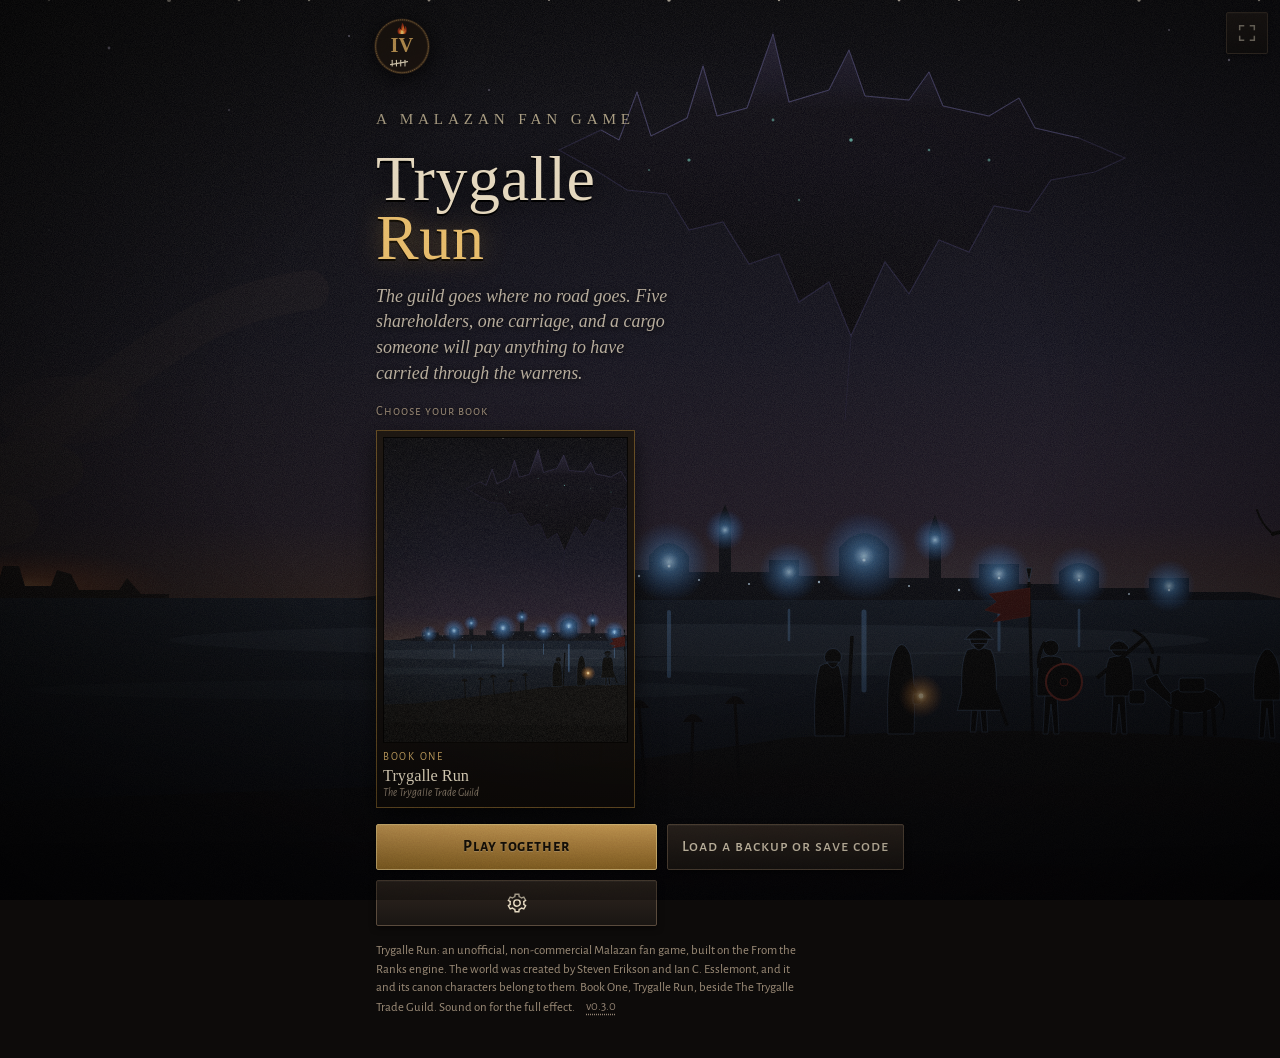
==== index.html @ 23ee40fe "Co-op on one wifi with no internet: direct WebRTC links, QR handshake (v0.3.0) Host on this wifi / J" ====
<!doctype html><html lang="en"><head>
<meta charset="utf-8">
<meta name="viewport" content="width=device-width,initial-scale=1,viewport-fit=cover">
<meta name="theme-color" content="#0d0b0a">
<meta name="description" content="Trygalle Run: a free Malazan fan game about the Trygalle Trade Guild. Squad tactics in real time with pause.">
<meta property="og:type" content="website">
<meta property="og:title" content="Trygalle Run">
<meta property="og:description" content="A free Malazan fan game: guild shareholders drive a carriage through the warrens, and fight to keep the cargo sealed.">
<meta name="mobile-web-app-capable" content="yes">
<meta name="apple-mobile-web-app-capable" content="yes">
<meta name="apple-mobile-web-app-status-bar-style" content="black-translucent">
<meta name="apple-mobile-web-app-title" content="Trygalle">
<link rel="manifest" href="manifest.webmanifest">
<link rel="icon" href="icon-192.png" sizes="192x192" type="image/png">
<link rel="apple-touch-icon" href="apple-touch-icon.png" sizes="180x180">
<title>Trygalle Run</title>
<link rel="preconnect" href="https://fonts.googleapis.com">
<link rel="preconnect" href="https://fonts.gstatic.com" crossorigin>
<link rel="stylesheet" href="https://fonts.googleapis.com/css2?family=IM+Fell+English+SC&family=IM+Fell+English:ital@0;1&family=Alegreya+Sans:ital,wght@0,400;0,500;0,700;1,400&family=Alegreya+Sans+SC:wght@500;700&display=swap">
<style>
:root{
  --ground:#0d0b0a; --panel:#1a1613; --panel2:#241e19; --panel3:#2f2620; --line:#3d332b; --line2:#5a4b3d;
  --ink:#e6dac2; --mute:#9c8c78; --dim:#948474; --brass:#c9973f; --brass2:#e8c073; --warren:#9a86e0; --warren2:#c9bbff;
  --blood:#a8332a; --blood2:#e0574a; --moss:#6f9f82; --ash:#bdb3a3;
  --display:'IM Fell English SC','Times New Roman',serif;
  --prose:'IM Fell English',Georgia,serif;
  --body:'Alegreya Sans','Segoe UI',system-ui,sans-serif;
  --label:'Alegreya Sans SC','Segoe UI',system-ui,sans-serif;
  --fs:1;
  color-scheme:dark;
}
html,body{height:100%;margin:0}
html{-webkit-text-size-adjust:100%;text-size-adjust:100%;font-size:calc(16px*var(--fs))} /* Settings > Text size scales every rem */
button,canvas,.tab{-webkit-user-select:none;user-select:none}
canvas{-webkit-touch-callout:none}
[hidden]{display:none!important}
body{background:var(--ground);color:var(--ink);font-family:var(--body);font-size:1rem;line-height:1.45;-webkit-tap-highlight-color:transparent;overflow-x:hidden}
body::before{content:"";position:fixed;inset:0;pointer-events:none;z-index:50;opacity:.13;mix-blend-mode:overlay;
  background-image:url("data:image/svg+xml;utf8,<svg xmlns='http://www.w3.org/2000/svg' width='220' height='220'><filter id='n'><feTurbulence type='fractalNoise' baseFrequency='.85' numOctaves='3' stitchTiles='stitch'/><feColorMatrix values='0 0 0 0 0 0 0 0 0 0 0 0 0 0 0 0 0 0 .9 0'/></filter><rect width='100%' height='100%' filter='url(%23n)'/></svg>");
  animation:grain 1.1s steps(4) infinite}
body::after{content:"";position:fixed;inset:0;pointer-events:none;z-index:49;background:radial-gradient(ellipse at 50% 45%,rgba(0,0,0,0) 45%,rgba(0,0,0,.55) 100%)}
@keyframes grain{0%{transform:translate(0,0)}25%{transform:translate(-3%,2%)}50%{transform:translate(2%,-3%)}75%{transform:translate(-2%,-1%)}100%{transform:translate(1%,3%)}}
#app{max-width:560px;margin:0 auto;padding-inline:max(16px,env(safe-area-inset-left,0px)) max(16px,env(safe-area-inset-right,0px));padding-block:calc(10px + env(safe-area-inset-top,0px)) calc(24px + env(safe-area-inset-bottom,0px));display:flex;flex-direction:column;gap:10px;min-height:100%;box-sizing:border-box;position:relative;z-index:1}
button{font:inherit;color:inherit}
.btn{position:relative;background:linear-gradient(180deg,var(--panel3),var(--panel));border:1px solid var(--line2);color:var(--ink);padding:9px 14px;border-radius:2px;min-height:42px;cursor:pointer;font-family:var(--label);font-weight:500;letter-spacing:.06em;box-shadow:inset 0 1px 0 rgba(255,255,255,.04),0 2px 6px rgba(0,0,0,.5);transition:border-color .15s,transform .08s}
.btn:hover{border-color:var(--brass)}
.btn:active{transform:translateY(1px)}
button:focus-visible,input:focus-visible,textarea:focus-visible{outline:2px solid var(--brass);outline-offset:2px}
.tab:focus-visible{outline-offset:-2px}
#modal:focus,#settings:focus,#chars:focus,#mg:focus,#artview:focus{outline:none} /* the dialog itself takes focus when it opens; its buttons show the ring */
.btn:disabled{opacity:.35;cursor:default;border-color:var(--line)}
.btn.primary{background:linear-gradient(180deg,#e0b262,#a97b2c);color:#1a1208;border-color:#f0cf86;font-weight:700;text-shadow:0 1px 0 rgba(255,255,255,.25)}
.btn.on{border-color:var(--warren);box-shadow:inset 0 0 0 1px var(--warren),0 0 14px rgba(154,134,224,.35);color:#fff}
.btn.icon{min-width:42px;padding:6px;display:grid;place-items:center}
.btn.icon svg{width:22px;height:22px;fill:none;stroke:currentColor;stroke-width:1.6}
/* the HUD: title (with its kicker) on the left and the buttons on the right; the sub line runs the full width under both */
.hud{display:grid;grid-template-columns:minmax(0,1fr) auto;column-gap:12px;align-items:end;border-bottom:1px solid var(--line2);padding-bottom:8px;position:relative}
.hud>div:first-child{display:contents}
.hud .kick{grid-column:1;grid-row:1}
.hud .loc{grid-column:1;grid-row:2}
.hud .sub{grid-column:1/-1;grid-row:3;margin-top:4px}
.hud .hudr{grid-column:2;grid-row:1/3;align-self:center}
.hud::after{content:"";position:absolute;left:0;right:0;bottom:-3px;height:1px;background:linear-gradient(90deg,transparent,var(--brass),transparent);opacity:.5}
.kick{font-family:var(--label);font-size:.78rem;letter-spacing:.14em;color:var(--brass);line-height:1.2;margin-bottom:1px}
.loc{font-family:var(--display);font-size:calc(1.4rem / var(--fs, 1));line-height:1.1;text-wrap:balance;text-shadow:0 2px 8px rgba(0,0,0,.8);overflow-wrap:break-word;hyphens:auto;-webkit-hyphens:auto} /* v13.47.1: a long name hyphenates (Whitefin-ders') instead of breaking anywhere */
.sub{font-family:var(--label);font-size:.8rem;color:var(--mute);letter-spacing:.08em}
.sub.warren{color:var(--warren)}
.qline{display:flex;justify-content:space-between;align-items:baseline;gap:12px}
.qline #quest{font-family:var(--prose);font-style:italic;font-size:.98rem;letter-spacing:0;color:var(--ash);line-height:1.3;text-wrap:pretty}
.qline #quest:not(:empty)::before{content:"◆";font-style:normal;font-size:.62em;color:var(--brass);margin-right:7px;vertical-align:.18em}
.qline #silver{color:var(--brass);white-space:nowrap;font-size:.85rem;display:inline-block;transform-origin:right center}
.qline #silver.sup{animation:silverUp .9s ease-out}.qline #silver.sdown{animation:silverDown .9s ease-out}
@keyframes silverUp{0%{color:#fff3c0;transform:scale(1.18);text-shadow:0 0 10px rgba(232,192,115,.8)}100%{color:var(--brass);transform:none;text-shadow:none}}
@keyframes silverDown{0%{color:#e8826a;transform:scale(1.12)}100%{color:var(--brass);transform:none}}
@media (prefers-reduced-motion:reduce){.qline #silver.sup,.qline #silver.sdown{animation:none}}
.hudr{display:flex;align-items:center;gap:8px;font-family:var(--label);font-size:calc(.85rem / var(--fs, 1));color:var(--brass);white-space:nowrap}
.cvwrap{width:100%;line-height:0;border:1px solid var(--line2);background:#060505;box-shadow:0 0 0 1px #000,0 12px 40px rgba(0,0,0,.7),inset 0 0 40px rgba(0,0,0,.8);position:relative;display:flex;justify-content:center;box-sizing:border-box}
#cv.pan{touch-action:none;cursor:grab}
.maprow{display:flex;align-items:center;justify-content:space-between;gap:10px;min-height:36px}
.btn.mini{min-height:36px;padding:4px 12px;font-size:.78rem;flex:0 0 auto}
.cvwrap.shake{animation:shake .32s}
@keyframes shake{0%,100%{transform:translate(0,0)}20%{transform:translate(-5px,3px)}40%{transform:translate(5px,-3px)}60%{transform:translate(-4px,-2px)}80%{transform:translate(3px,3px)}}
canvas{display:block;touch-action:manipulation;max-width:100%}
.hint{margin:0;font-family:var(--label);font-size:.78rem;color:var(--mute);letter-spacing:.05em}
.log{font-size:.9rem;color:var(--mute);display:flex;flex-direction:column;gap:3px;min-height:4.2em;max-height:7.8rem;overflow-y:auto;scrollbar-width:thin;scrollbar-color:var(--line2) transparent;padding-right:4px;font-family:var(--prose)}
.log div:first-child{color:var(--ink)}
.log em{color:var(--brass2);font-style:normal}
/* title */
#title{position:relative;box-sizing:border-box;min-height:calc(100vh - 34px);min-height:calc(100svh - 34px - env(safe-area-inset-top,0px) - env(safe-area-inset-bottom,0px));display:flex;flex-direction:column;justify-content:flex-end;gap:16px;padding-bottom:16px}
#titlecv{position:fixed;inset:0;width:100%;height:100%;z-index:0;background:#070606}
.title h1{font-family:var(--display);font-weight:400;font-size:clamp(2.8rem,12vw,4rem);line-height:.92;margin:0;letter-spacing:.01em;text-shadow:0 0 30px rgba(0,0,0,.9),0 2px 0 #000}
.title h1 span{display:block;color:var(--brass2);text-shadow:0 0 24px rgba(201,151,63,.45),0 2px 0 #000}
.title .tag{font-family:var(--prose);font-style:italic;color:var(--ash);font-size:1.12rem;margin:0;max-width:34ch;text-shadow:0 1px 6px #000}
.field{display:flex;flex-direction:column;gap:6px}
.field label{font-family:var(--label);font-size:.8rem;color:var(--mute);letter-spacing:.08em}
input[type=text],textarea{background:rgba(20,16,13,.85);border:1px solid var(--line2);color:var(--ink);font:inherit;font-size:max(16px,1em);padding:10px 12px;border-radius:2px;box-sizing:border-box;width:100%}
input[type=text]{min-height:44px}
input[type=range]{accent-color:var(--brass);width:100%}
textarea{font-family:ui-monospace,Menlo,Consolas,monospace;font-size:16px;line-height:1.3;min-height:90px;resize:vertical;word-break:break-all}
textarea#exp{height:90px;color:var(--mute)}
.row{display:flex;gap:10px;flex-wrap:wrap}
.fine{font-size:.8rem;color:var(--mute);margin:0;max-width:60ch}
/* narration */
.narr{font-family:var(--prose);font-size:1.13rem;line-height:1.62;max-width:62ch}
.narr p{margin:0 0 .9em}
.narr p:first-child::first-letter{font-family:var(--display);font-size:2.8em;float:left;line-height:.8;padding:6px 8px 0 0;color:var(--brass2)}
/* dialogue sheet */
#sheet{position:fixed;left:50%;bottom:0;transform:translateX(-50%);width:min(560px,100%);box-sizing:border-box;max-height:76%;overflow:auto;overscroll-behavior:contain;background:linear-gradient(180deg,#1e1915,#15110e);border-top:2px solid var(--brass);padding:16px 16px calc(18px + env(safe-area-inset-bottom,0px));box-shadow:0 -16px 60px rgba(0,0,0,.85);z-index:20;animation:rise .25s ease-out}
#sheet::before{content:"";position:absolute;left:0;right:0;top:2px;height:60px;background:linear-gradient(180deg,rgba(201,151,63,.08),transparent);pointer-events:none}
@keyframes rise{from{transform:translate(-50%,24px);opacity:0}to{transform:translate(-50%,0);opacity:1}}
.sp{font-family:var(--display);font-size:1.2rem;color:var(--brass2);margin-bottom:6px;display:flex;align-items:center;gap:10px}
.sp::after{content:"";flex:1;height:1px;background:linear-gradient(90deg,var(--line2),transparent)}
.txt{font-family:var(--prose);font-size:1.06rem;line-height:1.58}
.txt p{margin:0 0 .75em}
.txt.said{position:relative;max-height:3.3em;overflow:hidden;color:var(--mute)}.txt.said::after{content:'';position:absolute;left:0;right:0;bottom:0;height:2.2em;background:linear-gradient(rgba(27,22,18,0),#1a1511)}
.btn.sm.saidmore{margin:0 0 10px;min-height:36px;font-size:.74rem;color:var(--mute)}
.note{font-family:var(--label);font-size:.8rem;letter-spacing:.04em;padding:6px 10px;margin-bottom:10px;border-left:2px solid var(--warren);background:rgba(154,134,224,.08);color:#d9d0f5}
.note.good{border-color:var(--moss);background:rgba(111,159,130,.09);color:#cfe8d8}
.note.bad{border-color:var(--blood2);background:rgba(168,51,42,.12);color:#f0c9c2}
.choices{display:flex;flex-direction:column;gap:8px;margin-top:12px}
.choice{text-align:left;background:linear-gradient(180deg,var(--panel2),var(--panel));border:1px solid var(--line2);border-left:3px solid var(--line2);border-radius:2px;padding:11px 12px;cursor:pointer;font-family:var(--body);font-size:1rem;line-height:1.35;transition:border-color .15s,background .15s}
.choice:hover{border-color:var(--brass);background:linear-gradient(180deg,#2c241d,#1c1713)}
.tagk{display:inline-block;font-family:var(--label);font-size:.78rem;letter-spacing:.07em;color:var(--brass2);border:1px solid rgba(201,151,63,.45);padding:0 6px;border-radius:2px;margin-right:6px;vertical-align:1px}
.cardinline{display:flex;justify-content:center;margin:8px 0 12px}
.cardinline canvas{width:120px;height:180px;filter:drop-shadow(0 8px 16px rgba(0,0,0,.8))}
/* battle */
.order{display:flex;gap:5px;overflow-x:auto;padding-bottom:2px;scrollbar-width:none}
.chip{flex:0 0 auto;font-family:var(--label);font-size:.78rem;padding:3px 8px;border:1px solid var(--line);border-radius:2px;color:var(--mute);white-space:nowrap;background:rgba(0,0,0,.3)}
.chip.p{color:var(--ink)}
.chip.e{color:#e7a59a;border-color:#4a2622}
.chip.now{border-color:var(--brass);color:var(--brass2);box-shadow:0 0 10px rgba(201,151,63,.3)}
.chip.dead{text-decoration:line-through;opacity:.4}
.ubar{background:linear-gradient(180deg,var(--panel2),var(--panel));border:1px solid var(--line2);padding:10px 12px;display:flex;flex-direction:column;gap:8px;box-shadow:0 6px 20px rgba(0,0,0,.5)}
.boons{display:flex;flex-wrap:wrap;gap:4px 6px;margin:-4px 0 6px;font-family:var(--label);font-size:.72rem;letter-spacing:.04em}
.boon{display:inline-block;max-width:100%;padding:3px 8px;border:1px solid rgba(242,196,107,.45);border-radius:999px;background:rgba(242,196,107,.1);color:#f5e2b0;white-space:nowrap;overflow:hidden;text-overflow:ellipsis;box-shadow:0 0 10px rgba(242,196,107,.12)}
.note.boonnote{border-color:#8fa38a;background:rgba(143,163,138,.1);color:#dbe6d6}
.uhead{display:flex;flex-wrap:wrap;gap:4px 12px;align-items:baseline}
.uhead b{font-family:var(--display);font-weight:400;font-size:1.15rem;color:var(--brass2)}
.stat{font-family:var(--label);font-size:.8rem;color:var(--mute);font-variant-numeric:tabular-nums}
.stat.hp{color:var(--moss)} .stat.st{color:var(--warren)}
.abil{display:flex;flex-wrap:wrap;gap:6px}
.abil .btn{min-height:38px;padding:6px 10px;font-size:.85rem}
.bhint{font-size:.9rem;color:var(--mute);font-family:var(--prose)}
.bhint .warn{color:#f08a7c}
/* modal */
#modal,#settings,#chars{position:fixed;inset:0;background:rgba(6,5,4,.88);z-index:30;overflow:auto;overscroll-behavior:contain;padding:max(16px,env(safe-area-inset-top,0px)) max(12px,env(safe-area-inset-right,0px)) calc(24px + env(safe-area-inset-bottom,0px)) max(12px,env(safe-area-inset-left,0px));backdrop-filter:blur(2px)}
.mbox{max-width:560px;margin:0 auto;background:linear-gradient(180deg,#1d1814,#13100d);border:1px solid var(--line2);padding:14px 16px 18px;box-shadow:0 0 0 1px #000,0 30px 80px rgba(0,0,0,.9);position:relative}
.mbox::before{content:"";position:absolute;inset:6px;border:1px solid rgba(201,151,63,.18);pointer-events:none}
.tabs{display:flex;gap:2px;border-bottom:1px solid var(--line);margin-bottom:12px;overflow-x:auto;scrollbar-width:none}
.tabs::-webkit-scrollbar{display:none}
.tab{flex:0 0 auto;background:none;border:0;border-bottom:2px solid transparent;padding:8px 9px;min-height:42px;font-family:var(--label);letter-spacing:.05em;color:var(--mute);cursor:pointer;white-space:nowrap}
.tab:hover{color:var(--ink)}
.tab.on{color:var(--brass2);border-color:var(--brass)}
.kv{display:grid;grid-template-columns:1fr auto;gap:6px 16px;font-variant-numeric:tabular-nums}
.kv span:nth-child(odd){color:var(--mute)}
h2.m{font-family:var(--display);font-weight:400;font-size:1.35rem;margin:0;color:var(--brass2)}
.jl{margin:0;padding-left:1.1em;display:flex;flex-direction:column;gap:6px;font-size:.95rem;font-family:var(--prose)}
.end h2{font-family:var(--display);font-weight:400;font-size:2.2rem;margin:.4em 0 .1em;color:var(--brass2);text-shadow:0 0 30px rgba(201,151,63,.35)}
.end ul{padding-left:1.1em;display:flex;flex-direction:column;gap:6px;font-family:var(--prose)}
.pips{font-family:var(--label);font-size:.78rem;color:var(--brass);letter-spacing:.05em}
/* settings */
.set{display:flex;flex-direction:column;gap:14px}
.set .opt{display:grid;grid-template-columns:1fr auto;gap:4px 12px;align-items:center;border-bottom:1px solid var(--line);padding-bottom:10px}
.set .opt label{font-family:var(--label);letter-spacing:.05em}
.set .opt small{grid-column:1/-1;color:var(--mute);font-size:.8rem;line-height:1.35}
.set .opt input[type=range]{grid-column:1/-1}
.seg{display:flex;gap:0}
.seg .btn{min-height:44px;padding:4px 10px;font-size:.8rem;border-radius:0}
.seg .btn:first-child{border-radius:2px 0 0 2px}.seg .btn:last-child{border-radius:0 2px 2px 0}
.seg .btn.on{box-shadow:inset 0 0 0 1px var(--brass);border-color:var(--brass);color:var(--brass2)}
.gear{width:22px;height:22px}
/* character sheets */
.csheet{display:flex;flex-direction:column;gap:12px}
.cshead{display:grid;grid-template-columns:auto 1fr auto;gap:10px;align-items:center}
.cshead .nav{min-width:44px;font-size:1.4rem;font-family:var(--display)}
.portrait{position:relative;width:100%;aspect-ratio:4/3;background:#080706;border:1px solid var(--line2);overflow:hidden;box-shadow:inset 0 0 60px rgba(0,0,0,.9)}
.portrait canvas{width:100%;height:100%;display:block}
.portrait .plate{position:absolute;left:0;right:0;bottom:0;padding:12px 14px;background:linear-gradient(180deg,transparent,rgba(6,5,4,.92) 60%)}
.plate h3{margin:0;font-family:var(--display);font-weight:400;font-size:1.7rem;color:var(--brass2);text-shadow:0 2px 8px #000}
.plate .r{font-family:var(--label);font-size:.82rem;color:var(--ash);letter-spacing:.08em}
.plate .ep{font-family:var(--prose);font-style:italic;color:var(--mute);font-size:.95rem;margin-top:2px}
.dots{display:flex;justify-content:center;gap:8px}
.dots i{width:8px;height:8px;border-radius:50%;border:1px solid var(--line2);display:block}
.dots i.on{background:var(--brass);border-color:var(--brass2)}
.grid2{display:grid;grid-template-columns:1fr 1fr;gap:8px 14px}
.stbar{display:grid;grid-template-columns:64px 1fr 22px;gap:8px;align-items:center;font-family:var(--label);font-size:.85rem}
.stbar .bar{height:8px;background:#0a0807;border:1px solid #000;position:relative}
.stbar .bar i{position:absolute;inset:0;right:auto;background:linear-gradient(90deg,#8a6a2c,var(--brass2))}
.stbar .bar.w i{background:linear-gradient(90deg,#4d3f8a,var(--warren2))}
.stbar .bar.g i{background:linear-gradient(90deg,#3f6a52,#9fe0b8)}
.sec h4{margin:12px 0 6px;font-family:var(--label);font-weight:700;font-size:.78rem;letter-spacing:.14em;color:var(--brass);display:flex;align-items:center;gap:8px}
.sec h4::after{content:"";flex:1;height:1px;background:linear-gradient(90deg,var(--line2),transparent)}
.sec p{margin:0 0 .6em;font-family:var(--prose);font-size:1.02rem;line-height:1.55}
.sec p.q{color:var(--warren2);font-style:italic}
.sec ul{margin:0;padding-left:1.1em;display:flex;flex-direction:column;gap:4px;font-size:.95rem}
.abl{display:flex;flex-direction:column;gap:8px}
.abl div{border:1px solid var(--line);border-left:3px solid var(--brass);padding:8px 10px;background:rgba(0,0,0,.25)}
.abl b{font-family:var(--label);letter-spacing:.05em;color:var(--brass2)}
.abl span{display:block;font-size:.9rem;color:var(--mute);margin-top:2px}
.loymeter{display:grid;grid-template-columns:repeat(7,1fr);gap:3px;margin:6px 0 4px}
.loymeter i{height:9px;border:1px solid #000;background:#0a0807;display:block}
.loymeter i.neg{background:linear-gradient(180deg,#a8332a,#5a1c17)}
.loymeter i.pos{background:linear-gradient(180deg,#e8c073,#8a6a2c)}
.loymeter i.mid{background:#3d332b}
.banter{font-family:var(--prose);font-style:italic;color:var(--ink);border-left:2px solid var(--line2);padding:6px 12px;margin:8px 0 0;background:rgba(0,0,0,.2)}
/* the backdrop picture, and its caption set beneath it like a plate's legend, so the words never sit on the squad drawn along the bottom */
.scene{border:1px solid var(--line2);background:#0a0808;position:relative;overflow:hidden;box-shadow:inset 0 0 80px rgba(0,0,0,.9)}
.scene canvas{width:100%;height:240px;display:block}
.scene .cap{position:relative;padding:9px 14px 10px;line-height:1.35;font-family:var(--prose);font-style:italic;color:var(--ash);text-align:center;background:linear-gradient(180deg,#0d0a09,#0a0808);border-top:1px solid var(--line2)}
/* card overlay */
#cardfx{position:fixed;inset:0;z-index:40;background:#030303;display:flex;flex-direction:column;align-items:center;justify-content:flex-end;padding:0;opacity:0;transition:opacity .55s ease}
#cardfx.in{opacity:1}
#cardfx canvas{touch-action:none}
#cardfx canvas{position:absolute;inset:0;width:100%;height:100%}
#cardfx .cf{position:relative;z-index:2;padding:40px max(28px,env(safe-area-inset-right,0px)) calc(24px + env(safe-area-inset-bottom,0px)) max(28px,env(safe-area-inset-left,0px));box-sizing:border-box;background:linear-gradient(180deg,transparent,var(--tbl,rgba(3,3,3,.92)) 30%);width:100%;text-align:center;display:flex;flex-direction:column;gap:10px;align-items:center;opacity:0;transition:opacity .6s}
#cardfx .cf.show{opacity:1}
#cardfx .cf>*{max-width:520px} /* v7.4.1: the panel runs to the screen's edges and bottom (no strip of table showing round it); the words stay inset */
#cardfx .cn{font-family:var(--display);font-size:1.7rem;color:var(--brass2);text-shadow:0 0 30px rgba(201,151,63,.5)}
#cardfx .cfx{font-family:var(--label);letter-spacing:.06em;color:var(--warren2)}
#cardfx .ct{font-family:var(--prose);font-style:italic;color:var(--ash);max-width:40ch}
.flash{position:fixed;inset:0;background:#fff;z-index:45;pointer-events:none;opacity:0}
.flash.go{animation:flash .5s ease-out}
@keyframes flash{0%{opacity:.55}100%{opacity:0}}
.red{position:fixed;inset:0;pointer-events:none;z-index:44;box-shadow:inset 0 0 120px rgba(168,51,42,0);transition:box-shadow .4s}
.red.hurt{box-shadow:inset 0 0 140px rgba(168,51,42,.55)}
.reduce *{animation:none!important;transition:none!important}
@media (prefers-reduced-motion: reduce){.auto-motion *{animation:none!important;transition:none!important}}
body.reduce::before{animation:none!important}
@media (prefers-reduced-motion: reduce){body.auto-motion::before{animation:none!important}}
.objective{font-family:var(--prose);font-size:.85rem;color:#f2c46b;text-align:center;padding:4px 10px;border-bottom:1px solid rgba(232,192,115,.2);letter-spacing:.02em}
.picks{display:grid;gap:10px}.picks .pk{border:1px solid rgba(232,192,115,.2);padding:8px 10px;border-radius:6px}.picks .pk h4{margin:0 0 6px}.picks .opt2{display:grid;grid-template-columns:1fr 1fr;gap:8px}.picks .opt2 button{text-align:left;white-space:normal;line-height:1.3;padding:8px}.picks .opt2 button b{display:block;font-family:var(--display)}.picks .opt2 button.on{outline:2px solid var(--brass)}
.kit .row{gap:6px;flex-wrap:wrap}.kit .it{display:flex;justify-content:space-between;align-items:center;gap:8px;padding:6px 0;border-bottom:1px solid rgba(255,255,255,.06)}.kit .it small{display:block;opacity:.7}
.chcard{text-align:center;padding:40px 16px 20px}.chcard .num{font-family:var(--display);letter-spacing:.3em;text-transform:uppercase;color:var(--brass);font-size:.9rem}.chcard h1{font-family:var(--display);font-size:2.6rem;margin:6px 0 0;font-weight:400}.chcard .rule{width:80px;height:1px;background:var(--brass);margin:14px auto;opacity:.6}
.dice{margin:10px 0 4px;padding:10px 12px;border:1px solid rgba(201,151,63,.35);border-radius:6px;background:rgba(0,0,0,.35);display:grid;grid-template-columns:auto 1fr;grid-template-rows:auto auto;gap:2px 14px;align-items:center;cursor:pointer}
.dice .d20{grid-row:1/3;width:64px;height:64px;position:relative;transition:transform .2s}.dice .d20 svg{width:64px;height:64px;display:block}.dice .dn{position:absolute;inset:0;display:flex;align-items:center;justify-content:center;font-family:var(--display);font-size:1.6rem;color:var(--brass2);padding-top:6px}
.dice .d20.crit .dn{color:#f2c46b;text-shadow:0 0 12px #f2c46b}.dice .d20.fumble .dn{color:#e0574a}
.dice .dwho{font-family:var(--label);font-size:.78rem;letter-spacing:.07em;color:var(--mute)}
.dice .dres{font-family:var(--prose);font-size:1.05rem;min-height:1.4em}.dice .dm{color:var(--mute)}.dice .dv{font-family:var(--label);font-size:.78rem;letter-spacing:.08em;margin-left:8px}
.dice.ok .dv{color:#9fe0b8}.dice.bad .dv{color:#f08a7c}.dice.ok{border-color:rgba(159,224,184,.5)}.dice.bad{border-color:rgba(240,138,124,.5)}
.chip.ally{color:#b8c8e8;border-color:#2a3a56}
/* the update pill */
.upd{position:fixed;left:50%;top:calc(8px + env(safe-area-inset-top,0px));transform:translateX(-50%);z-index:60;display:flex;gap:6px;max-width:calc(100% - 24px);filter:drop-shadow(0 8px 20px rgba(0,0,0,.85));animation:rise .3s ease-out}
.upd .btn{white-space:nowrap}
.upd .btn.icon{font-size:1.3rem;line-height:1}
/* finale: the road, a page per squadmate, the end */
.fin{display:flex;flex-direction:column;gap:12px;min-height:calc(100vh - 40px);min-height:calc(100svh - 34px - env(safe-area-inset-top,0px) - env(safe-area-inset-bottom,0px))}
.fin .fin-k{font-family:var(--label);letter-spacing:.24em;text-transform:uppercase;color:var(--brass);font-size:.78rem;text-align:center;margin-top:8px;display:flex;align-items:center;gap:10px}
.fin .fin-k::before,.fin .fin-k::after{content:"";flex:1;height:1px;background:linear-gradient(90deg,transparent,var(--line2))}
.fin .fin-k::after{background:linear-gradient(90deg,var(--line2),transparent)}
.fin-title{font-family:var(--display);font-weight:400;font-size:clamp(2.3rem,11vw,3.3rem);line-height:.98;margin:0;text-align:center;color:var(--brass2);text-wrap:balance;text-shadow:0 0 30px rgba(201,151,63,.35),0 2px 0 #000}
.fin-card{display:flex;flex-direction:column;align-items:center;gap:12px}
.fin-por{position:relative;width:200px;height:260px;flex:0 0 auto;border:1px solid var(--line2);background:#060505;box-shadow:0 0 0 1px #000,0 16px 40px rgba(0,0,0,.8),inset 0 0 40px rgba(0,0,0,.9)}
.fin-por::after{content:"";position:absolute;inset:5px;border:1px solid rgba(201,151,63,.2);pointer-events:none}
.fin-por canvas{width:200px;height:260px;display:block}
.fin-por.gone canvas{filter:grayscale(1) brightness(.85) contrast(1.1)}
.fin-por.gone{border-color:var(--line)}
.fin-mark{position:absolute;top:8px;right:12px;font-family:var(--display);font-size:1.9rem;line-height:1;color:var(--ash);text-shadow:0 2px 8px #000}
.fin-mark.away{font-size:.95rem;letter-spacing:.2em;text-transform:uppercase;font-family:var(--label);top:12px;color:var(--mute)}
.fin-who{text-align:center;display:flex;flex-direction:column;gap:2px}
.fin-who h2{font-family:var(--display);font-weight:400;font-size:2rem;line-height:1.05;margin:0;color:var(--brass2);text-shadow:0 2px 8px #000}
.fin-who .r{font-family:var(--label);font-size:.85rem;color:var(--ash);letter-spacing:.08em}
.fin-h{font-family:var(--display);font-weight:400;font-size:1.4rem;line-height:1.2;color:var(--ink);text-align:center;margin:6px 0 0;text-wrap:balance}
.fin-txt{margin:0 auto}
.fin-sum{border:1px solid var(--line2);background:linear-gradient(180deg,var(--panel2),var(--panel));padding:12px 14px 14px;box-shadow:0 6px 20px rgba(0,0,0,.5);display:flex;flex-direction:column;gap:8px}
.fin-sum h3{margin:6px 0 0;font-family:var(--label);font-weight:700;font-size:.78rem;letter-spacing:.14em;text-transform:uppercase;color:var(--brass);display:flex;align-items:center;gap:8px}
.fin-sum h3::after{content:"";flex:1;height:1px;background:linear-gradient(90deg,var(--line2),transparent)}
.fin-road{list-style:none;margin:0;padding:0;display:flex;flex-direction:column;gap:6px}
.fin-road li{display:flex;flex-direction:column;border-left:2px solid var(--line2);padding-left:10px}
.fin-road li span{font-family:var(--label);font-size:.78rem;letter-spacing:.06em;color:var(--mute)}
.fin-road li b{font-family:var(--prose);font-weight:400;font-size:1.05rem;color:var(--ink)}
.fin-dead{margin:0;padding-left:1.1em;font-family:var(--prose);display:flex;flex-direction:column;gap:4px}
.fin-dead b{font-weight:400;color:var(--brass2)}
.fin-endline{font-family:var(--display);font-size:clamp(1.5rem,7vw,2rem);text-align:center;color:var(--brass2);margin:14px 0 0;text-wrap:balance;text-shadow:0 0 24px rgba(201,151,63,.3)}
.fin-endline em{font-style:italic;font-family:var(--prose)}
.fin-credit{text-align:center;margin:0 auto}
.fin-nav{display:flex;gap:10px;align-items:center;justify-content:space-between;position:sticky;bottom:0;margin-top:auto;padding:14px 0 calc(6px + env(safe-area-inset-bottom,0px));background:linear-gradient(180deg,rgba(13,11,10,0),var(--ground) 38%);z-index:2}
.fin-nav .btn{min-width:84px}
.fin-nav.last .btn{min-width:0}
.fin-pg{font-family:var(--label);font-size:.8rem;color:var(--mute);letter-spacing:.1em;flex:1;text-align:center;white-space:nowrap}
.fin .narr p + p{clear:left}
@media (min-width:520px){.fin-card{flex-direction:row;align-items:flex-end;justify-content:center;gap:18px}.fin-who{text-align:left;padding-bottom:8px}}
@media (max-width:519px){.scene .cap{font-size:.92rem;padding:8px 12px 9px}.scene canvas{height:220px}}
/* title buttons: the main action big, the rest under it */
.tbtns{display:grid;grid-template-columns:minmax(0,1fr) auto;gap:10px}
.tbtns .row2{grid-column:1/-1;display:grid;grid-auto-flow:column;grid-auto-columns:minmax(0,1fr);gap:10px}
.tbtns .btn{min-height:46px}
.tbtns .btn.icon{min-width:46px}
.btn.warn{border-color:var(--blood2);color:#f0c9c2}
.tmsg{margin:-8px 0 0;color:#f0c9c2;text-shadow:0 1px 4px #000}
.tbtns .btn.warn{background:linear-gradient(180deg,#4a1d19,#2c1210);font-weight:700}
.tmsg:empty,#instSlot:empty{display:none}
/* the title's full screen button, top right on a PC */
.tfull{position:fixed;top:calc(12px + env(safe-area-inset-top,0px));right:max(12px,env(safe-area-inset-right,0px));z-index:5;opacity:.75}
.tfull:hover{opacity:1}
/* the title's offer to install the game as a desktop app */
.inst{display:flex;align-items:center;gap:12px 16px;flex-wrap:wrap;padding:10px 12px;border:1px solid rgba(201,151,63,.45);background:linear-gradient(180deg,rgba(40,31,22,.92),rgba(22,17,13,.92));box-shadow:0 8px 24px rgba(0,0,0,.6)}
.inst > div:first-child{flex:1 1 240px;display:flex;flex-direction:column;gap:2px}
.inst b{font-family:var(--label);font-weight:700;letter-spacing:.06em;color:var(--brass2)}
.inst small{color:var(--ash);font-size:.84rem;line-height:1.35}
.inst .row{flex:0 0 auto;gap:8px}
.inst-ok{color:#9fe0b8}
/* the title's roster: one row per sergeant on this device, last played first */
.roster{display:flex;flex-direction:column;gap:8px}
.roster .rh{font-family:var(--label);font-size:.8rem;color:var(--mute);letter-spacing:.08em;text-shadow:0 1px 4px #000}
.sgtrow{display:grid;grid-template-columns:minmax(0,1fr) 46px;gap:6px}
.sgtrow .load{display:flex;flex-direction:column;align-items:flex-start;justify-content:center;gap:2px;text-align:left;min-height:58px;padding:8px 14px}
.sgtrow .load b{font-weight:700;font-size:1.02rem;letter-spacing:.04em;overflow:hidden;text-overflow:ellipsis;white-space:nowrap;max-width:100%}
.sgtrow .load small{font-size:.8rem;font-weight:500;letter-spacing:.04em;color:var(--mute);line-height:1.25}
.sgtrow .load.primary small{color:#3a2a10}
.sgtrow .load.warn{background:linear-gradient(180deg,#3a1a17,#241110);color:#f0c9c2;text-shadow:none;border-color:var(--blood2)}
.sgtrow .load.warn small{color:#d9a8a0}
.sgtrow .load:disabled{opacity:1}
.sgtrow .del{min-height:58px;font-size:1.3rem;color:var(--mute)}
.sgtrow .del.warn{color:#f0c9c2}
.sgtrow .del{touch-action:none;user-select:none;-webkit-user-select:none;-webkit-touch-callout:none}.sgtrow .del.holding{border-color:var(--blood2);background:#3a1a17}
.sgtrow .load.warn{background:linear-gradient(90deg,rgba(150,36,28,.6) calc(var(--hold,0)*100%),transparent calc(var(--hold,0)*100%)),linear-gradient(180deg,#3a1a17,#241110)} /* v8.0.3: the row fills while the × is held */
.fine .ver{white-space:nowrap;color:var(--dim);display:inline-block;margin:-12px 0 -12px 2px;background:none;border:0;padding:12px 6px;min-width:44px;min-height:44px;box-sizing:border-box;font:inherit;text-decoration:underline dotted;text-underline-offset:3px;cursor:pointer}
.gloss{margin-top:16px;border-top:1px solid var(--line)}
.gloss summary{min-height:44px;display:flex;align-items:center;cursor:pointer;font-family:var(--label);font-weight:700;letter-spacing:.14em;color:var(--brass);font-size:.78rem;list-style:none}
.gloss summary::-webkit-details-marker{display:none}
.gloss summary::after{content:'+';margin-left:auto;font-size:1.1rem;color:var(--mute)}
.gloss[open] summary::after{content:'−'}
.gloss dl{margin:2px 0 10px}
.gloss dt{font-family:var(--label);color:var(--brass2);letter-spacing:.04em;font-size:.9rem;margin-top:12px}
.gloss dd{margin:2px 0 0;font-family:var(--prose);font-size:.95rem;line-height:1.45;color:var(--ink)}
/* level-up picks: the descriptions are sentences, so they read in the body face, not small caps */
.picks .opt2 button{font-family:var(--body);font-weight:400;letter-spacing:0;font-size:.92rem;color:var(--ash);display:flex;flex-direction:column;gap:3px;justify-content:flex-start}
.picks .opt2 button b{font-weight:400;font-size:1.05rem;color:var(--brass2);letter-spacing:.02em}
.picks .opt2 button.on{outline:2px solid var(--brass);outline-offset:-1px;background:linear-gradient(180deg,#3a2e20,#221a13);color:var(--ink)}
.picks .pk h4{font-family:var(--display);font-weight:400;font-size:1.15rem;color:var(--ink)}
@media (max-width:379px){.picks .opt2{grid-template-columns:1fr}}
.jk{font-family:var(--label);letter-spacing:.14em;color:var(--brass);font-size:.8rem;margin:0 0 6px}
.jnow{font-family:var(--prose);font-style:italic;font-size:1.05rem;color:var(--ink);margin:0 0 4px;padding-left:12px;border-left:2px solid var(--brass)}
.jh{margin:14px 0 8px;font-family:var(--label);font-weight:700;font-size:.78rem;letter-spacing:.14em;color:var(--brass);display:flex;align-items:center;gap:8px}
.jh::after{content:"";flex:1;height:1px;background:linear-gradient(90deg,var(--line2),transparent)}
@media (max-width:379px){.tab{padding:8px 6px;font-size:.9rem;letter-spacing:.03em}}
/* ============ deeds, the route map, the count, a controller's focus ============ */
.route{border:1px solid var(--line2);background:#1c1610;margin:4px 0 10px}.route canvas{display:block;width:100%;height:auto;aspect-ratio:4/3}.route.sm canvas{aspect-ratio:3/2}
.deeds-road{list-style:none;margin:0;padding:0;display:flex;flex-direction:column;gap:8px}
.deeds-road li{display:grid;grid-template-columns:1fr auto;gap:2px 10px;border-bottom:1px solid var(--line);padding-bottom:6px}
.deeds-road span{font-family:var(--label);letter-spacing:.04em;color:var(--mute);font-size:.88rem}.deeds-road b{font-family:var(--label);color:var(--brass2);font-size:.85rem}
.deeds-road em{grid-column:1/-1;font-family:var(--prose);font-style:normal;font-size:.92rem;color:var(--ash)}.deeds-road em i{color:var(--dim)}
.kv.stats{margin-top:4px}.chsel .btn{min-width:0;flex:1 1 auto}
.dseg .btn{flex:1 1 0}.dseg{display:flex}
body.padfocus button:focus,body.padfocus .choice:focus{outline:2px solid var(--brass2);outline-offset:2px}
/* ============ minigames: the table overlay ============ */
#mg{position:fixed;inset:0;z-index:35;background:radial-gradient(ellipse at 50% 30%,rgba(40,28,18,.96),rgba(4,3,3,.98) 70%);overflow:auto;overscroll-behavior:contain;padding:max(12px,env(safe-area-inset-top,0px)) 12px calc(16px + env(safe-area-inset-bottom,0px));display:flex;justify-content:center;align-items:flex-start}
.mgbox{width:100%;max-width:640px;display:flex;flex-direction:column;gap:10px}
.mghead{display:flex;justify-content:space-between;align-items:flex-end;gap:12px;border-bottom:1px solid var(--line2);padding-bottom:8px}
.mgstage{position:relative;border:1px solid var(--line2);background:#060505;box-shadow:0 0 0 1px #000,0 12px 40px rgba(0,0,0,.7)}
#mgcv{display:block;width:100%;height:clamp(220px,38vh,380px);touch-action:manipulation}
.mgpanel{display:flex;flex-direction:column;gap:9px}
.mgsay{font-family:var(--prose);font-size:1.06rem;line-height:1.45;margin:0}
.mgsay b{font-family:var(--label);color:var(--brass2);font-weight:600;letter-spacing:.04em;margin-right:4px}
.mgbtns{gap:8px}.mgbtns .btn{flex:1 1 auto;min-height:46px}
.mgpanel .dim{color:var(--mute);font-size:.9em}
.bscore{display:grid;grid-template-columns:1fr 1fr;gap:8px}
.bs{position:relative;border:1px solid var(--line2);padding:6px 12px 9px;background:rgba(0,0,0,.35);overflow:hidden}
.bs.on{border-color:var(--brass);box-shadow:0 0 12px rgba(201,151,63,.25)}
.bs span{font-family:var(--label);font-size:.8rem;letter-spacing:.06em;color:var(--mute)}
.bs b{display:block;font-family:var(--display);font-size:1.7rem;line-height:1.1;color:var(--ink);font-weight:400}
.bs i{position:absolute;left:0;bottom:0;height:3px;background:linear-gradient(90deg,#a97b2c,#e8c073)}
.bs em{position:absolute;right:12px;top:50%;transform:translateY(-50%);font-style:normal;color:var(--brass2);font-family:var(--display);font-size:1.4rem}
.bgoal{margin:0}
.cpbar{display:flex;justify-content:space-between;gap:10px;flex-wrap:wrap;font-family:var(--label);font-size:.82rem;letter-spacing:.06em;color:var(--mute);border-bottom:1px solid var(--line);padding-bottom:6px}
.mgpanel .warnc{color:#f08a7c}.mgpanel .jc{color:#9fe0b8}.mgpanel .ac{color:#e0b28a}
.mgcheck{margin:0;font-family:var(--label);font-size:.8rem;letter-spacing:.04em;padding:5px 10px;border-left:2px solid var(--moss);background:rgba(111,159,130,.09);color:#cfe8d8}
.mgcheck.bad{border-color:var(--blood2);background:rgba(168,51,42,.12);color:#f0c9c2}
.mkcards{display:grid;grid-template-columns:1fr;gap:6px}
.mkcard{display:grid;grid-template-columns:auto 1fr;grid-template-rows:auto auto;gap:2px 10px;text-align:left;background:linear-gradient(180deg,var(--panel2),var(--panel));border:1px solid var(--line2);border-left:3px solid var(--line2);padding:8px 10px;cursor:pointer;color:var(--ink);font:inherit}
.mkcard.on{border-color:var(--brass);box-shadow:0 0 12px rgba(201,151,63,.25)}
.mkcard.ok{border-left-color:var(--moss)}.mkcard.bad{border-left-color:var(--blood2)}
.mkcard .mkn{grid-row:1/3;font-family:var(--display);font-size:1.4rem;color:var(--brass2);align-self:center;min-width:1em;text-align:center}
.mkcard .mkt{font-family:var(--prose);font-size:.95rem;line-height:1.35;color:var(--ash)}
.mkcard b{font-family:var(--label);font-weight:600;letter-spacing:.04em;color:var(--brass2);font-size:.9rem}.mkcard b i{color:var(--dim);font-weight:500}
.mkcard.ok b{color:#9fe0b8}.mkcard.bad b{color:#f08a7c}
.mkchips{display:flex;flex-wrap:wrap;gap:6px}.mkchips .btn.used{opacity:.45}.mkchips .mkk{display:none;margin-right:6px}
@media (hover:hover) and (pointer:fine){.mkchips .mkk{display:inline-block}}
@media (min-width:1000px) and (min-height:560px){.mkcards{grid-template-columns:1fr 1fr}.mgbox{max-width:980px}#mgcv{height:min(50vh,540px)}}
@media (min-width:1200px) and (min-height:560px){.mgbox:has(.mkcards){max-width:1240px}.mkcards{grid-template-columns:repeat(3,minmax(0,1fr))}} /* the masks: five guests in two rows, not three */
/* ============ a wide screen (a PC, or a tablet on its side): the map, the battlefield or the backdrop on the left,
   everything to read and press on the right. The same query is WIDEQ in the utilities. ============ */
kbd{display:inline-block;min-width:1.2em;padding:0 4px;margin:0 1px;border:1px solid var(--line2);border-bottom-width:2px;border-radius:3px;font-family:var(--label);font-size:.78rem;line-height:1.35;text-align:center;color:var(--ash);background:rgba(0,0,0,.3)}
.hint.keys{display:none;line-height:1.9}
@keyframes riseW{from{transform:translateX(18px);opacity:0}to{transform:none;opacity:1}}
/* v13.47.1: in the wide layout the side column is narrow, so the place name drops under the buttons and takes the full width (it broke mid-word, "Whitefinde/rs'", and battle names showed only "The …") */
@media (min-width:1000px) and (min-height:560px){.hud .kick{grid-column:1;grid-row:1;align-self:center}.hud .loc{grid-column:1/-1;grid-row:2;margin-top:4px}.hud .hudr{grid-row:1}.bhud .loc{display:block;-webkit-line-clamp:unset}}
@media (min-width:1000px) and (min-height:560px){
  :root{--side:clamp(360px,27vw,560px)}
  /* the whole width of the screen: the picture from the left edge, the column hard against the right */
  #app:has(> .cvwrap),#app:has(> .scene),#app:has(> .end){max-width:none;padding-inline:24px}
  #app:has(> .cvwrap),#app:has(> .scene){display:grid;grid-template-columns:minmax(0,1fr) var(--side);grid-template-rows:repeat(10,auto) 1fr;column-gap:28px;row-gap:0;align-content:start}
  #app > .cvwrap,#app > .scene{grid-column:1;grid-row:1 / -1;align-self:start;position:sticky;top:10px} /* the picture stays in view while the column beside it scrolls */
  #app:has(> .cvwrap) > :not(.cvwrap),#app:has(> .scene) > :not(.scene){grid-column:2;margin-bottom:12px}
  #app > .log{min-height:0;max-height:min(40vh,16rem);font-size:.95rem;gap:5px}
  /* a backdrop fills its side: the full width, and as tall as the window allows, down to a phone's proportions (a box no narrower
     than 1.4:1 is the same drawing a narrow phone shows, only bigger; wider than that the scene just has more room either side) */
  #app > .scene,.end > .scene{container-type:inline-size}
  #app > .scene canvas,.end > .scene canvas{height:min(calc(100vh - 20px - 3.3rem - 24px), 71.4cqw);max-height:none}
  #app > .scene .cap{font-size:1.05rem;padding:11px 18px 12px}
  /* the chapter's end: the backdrop on the left, the account on the right */
  .end{display:grid;grid-template-columns:minmax(0,1fr) var(--side);grid-template-rows:repeat(10,auto) 1fr;column-gap:28px}
  .end > .scene{grid-column:1;grid-row:1 / -1;align-self:start;position:sticky;top:10px}
  .end > :not(.scene){grid-column:2}
  .end > .sub:first-of-type{margin-top:0!important}
  /* the chapter card sits at the head of the right-hand column */
  .chcard{text-align:left;padding:6px 0 0}.chcard h1{font-size:2.3rem}.chcard .rule{margin:12px 0 4px}
  /* the dialogue: docked in the right-hand column under the header (dockSheet places it), not rising over the map */
  #sheet{left:auto;right:24px;top:16px;bottom:16px;width:var(--side);max-height:none;transform:none;border-top:1px solid var(--line2);border-left:2px solid var(--brass);animation:riseW .22s ease-out;box-shadow:-10px 0 50px rgba(0,0,0,.6),0 0 0 1px #000}
  #sheet .txt{font-size:1.08rem}
}
/* a big screen reads from further away: everything a step larger (Text size still scales on top of this) */
@media (min-width:1600px) and (min-height:860px){html{font-size:calc(17px*var(--fs))}}
@media (min-width:1900px) and (min-height:1000px){html{font-size:calc(18px*var(--fs))}}
@media (min-width:2400px) and (min-height:1300px){html{font-size:calc(20px*var(--fs))}}
.keyhelp small{line-height:2}.keyhelp b{font-weight:600;color:var(--ash);margin-right:4px}
/* a mouse: key hints under the map and the unit bar, and a number on each choice and ability for the number keys */
@media (hover:hover) and (pointer:fine){
  .hint.keys{display:block}
  .choices{counter-reset:ch}
  .choice::before{counter-increment:ch;content:counter(ch);display:inline-block;min-width:1.25em;margin-right:8px;padding:0 3px;border:1px solid var(--line2);border-bottom-width:2px;border-radius:3px;font-family:var(--label);font-size:.72rem;line-height:1.4;text-align:center;color:var(--mute);vertical-align:1px}
  .choices .choice:nth-child(n+10)::before{content:none}
  .choice:hover::before{color:var(--brass2);border-color:var(--brass)}
  .abil{counter-reset:ab}
  .abil [data-k]{padding-left:22px}
  .abil [data-k]::before{counter-increment:ab;content:counter(ab);position:absolute;left:6px;top:50%;transform:translateY(-50%);font-family:var(--label);font-size:.66rem;color:var(--dim)}
  .abil .btn.on::before{color:var(--warren2)}
}
/* v3.11 skill checks: who handles it, the odds, the six outcomes, and tricks (✦) */
.tagk.trk,.dtrk{color:#f2d48a;border-color:rgba(242,212,138,.7);text-shadow:0 0 8px rgba(242,196,107,.35)}
.choices.picker{gap:6px}
.pkwhat{font-family:var(--prose);font-style:italic;color:var(--ash);font-size:1rem;line-height:1.35;padding:2px 2px 4px;border-bottom:1px solid var(--line)}
.pkhead{font-family:var(--label);font-size:.82rem;letter-spacing:.08em;color:var(--brass);display:flex;flex-wrap:wrap;gap:4px 10px;align-items:baseline;margin-top:2px}
.pkhead span{color:var(--mute);letter-spacing:.05em}.pkhead b{font-weight:500}
.choice.who{display:grid;grid-template-columns:auto auto 1fr;grid-template-rows:auto auto;column-gap:10px;align-items:baseline;padding:9px 12px}
.choice.who::before{grid-column:1;grid-row:1/3;align-self:center;margin:0!important}
.choice.who .tagk{grid-column:2;grid-row:1/3;align-self:center;min-width:6.4em;text-align:center;margin:0}
.choice.who b{grid-column:3;grid-row:1;font-family:var(--label);font-weight:600;letter-spacing:.05em;font-size:.98rem}
.choice.who small{grid-column:3;grid-row:2;font-family:var(--label);font-size:.78rem;color:var(--mute);letter-spacing:.03em;line-height:1.3}
.choice.who.best{border-left-color:var(--brass2);box-shadow:inset 0 0 0 1px rgba(232,192,115,.25)}
.choice.who[disabled]{opacity:.45;cursor:default}
.choice.back{font-family:var(--label);font-size:.85rem;letter-spacing:.06em;color:var(--mute);padding:8px 12px;text-align:center}
.dice .deds{grid-column:1/-1;font-family:var(--label);font-size:.78rem;letter-spacing:.04em;color:var(--dim);line-height:1.35}
.dice .dact{grid-column:1/-1;display:flex;flex-wrap:wrap;gap:8px}.dice .dact:empty{display:none}
.dice .dtrk{font-family:var(--label);font-size:.78rem;letter-spacing:.06em;margin-left:6px}
.dice.trk{border-color:rgba(242,212,138,.5);box-shadow:0 0 18px rgba(242,196,107,.12)}
.dice.t-near .dv{color:#f2c46b}.dice.t-near{border-color:rgba(242,196,107,.55)}
.dice.t-clean .dv,.dice.t-crit .dv{color:#bdf0cf;text-shadow:0 0 10px rgba(159,224,184,.4)}
.dice.t-crit{border-color:#f2c46b;box-shadow:0 0 22px rgba(242,196,107,.25)}
.dice.t-fumble .dv{color:#ff8f80}
.btn.pullb,.btn.trk{border-color:rgba(242,212,138,.6);color:#f2d48a}
.note.trick{border-color:#f2c46b;background:rgba(242,196,107,.09);color:#f5e2b0}
.sec.trks .abl i{display:block;font-family:var(--prose);font-size:.88rem;color:var(--mute);margin-top:2px;line-height:1.35}
.sec.trks .abl small{font-family:var(--label);font-size:.78rem;color:var(--brass);font-weight:400;margin-left:4px}
#cardfx .cfold{font-family:var(--label);font-size:.8rem;color:var(--mute);margin-top:8px;padding:6px 8px;border:1px solid var(--line);border-radius:2px}
#cardfx .cfold b{color:var(--ink);font-weight:500}#cardfx .cfold .fold{color:#f2d48a}
#cardfx .cfrow{justify-content:center;flex-wrap:wrap;gap:8px;margin-top:10px}
/* v3.12 the gods' answer, carried wounds */
.sp.godsp{color:#f2d48a;text-shadow:0 0 14px rgba(242,196,107,.45);letter-spacing:.06em}
.txt.god{font-style:italic;color:#e9dfc9;border-left:2px solid rgba(242,196,107,.5);padding-left:12px;animation:godIn 1.6s ease-out both}
@keyframes godIn{from{opacity:0;filter:blur(3px)}to{opacity:1;filter:none}}
body.reduce .txt.god{animation:none}
.btn.sm{min-height:44px;padding:3px 10px;font-size:.78rem;margin-left:8px}
.kv.wounds span:nth-child(even){display:flex;align-items:center;flex-wrap:wrap;gap:4px}
/* v3.13 gear bonuses on the sheet */
.gbon{color:#f2c46b;font-size:.85em;margin-left:2px;letter-spacing:.02em}
.stbar .bar{position:relative}.stbar .bar i.gb{position:absolute;top:0;bottom:0;background:linear-gradient(90deg,#c9973f,#f2c46b);opacity:.85}
.allocrow{align-items:center;gap:10px;margin-bottom:8px;flex-wrap:wrap}
.pinup{display:flex;justify-content:center;margin:10px 0 14px}
.pinup canvas{width:min(360px,86%);height:auto;aspect-ratio:600/760;border-radius:3px;filter:drop-shadow(0 10px 18px rgba(0,0,0,.85))}
/* Through the Deck: visions. The talk UI, gone violet and grey, with an italic header, so a vision never reads as the Fourth's own present */
body.vision{--vio:#b9a8ff}
body.vision .vhud .kick{font-family:var(--label);letter-spacing:.18em;font-size:.78rem;color:var(--warren);text-transform:uppercase}
body.vision .vhud .loc{font-style:italic;color:#d9d0f4;font-family:var(--prose)}
body.vision .vhud .sub{font-style:italic;color:var(--warren2)}
body.vision .vhud::after{background:linear-gradient(90deg,transparent,var(--warren),transparent)}
body.vision .vscene canvas{filter:saturate(.55) contrast(1.05)}
body.vision .vscene{border-color:rgba(154,134,224,.45);box-shadow:inset 0 0 80px rgba(0,0,0,.9),0 0 24px rgba(120,90,220,.12)}
body.vision .vscene .cap{color:#c9c0e4;background:linear-gradient(180deg,#0e0b14,#0a0810);border-top-color:rgba(154,134,224,.3)}
.vtitle{position:absolute;left:0;right:0;top:0;height:240px;display:flex;flex-direction:column;align-items:center;justify-content:center;gap:6px;pointer-events:none;text-align:center;padding:0 16px;
  background:radial-gradient(ellipse at center,rgba(10,6,20,.82),rgba(10,6,20,.2) 70%);animation:vtitle 3.4s ease-out both}
.vtitle span{font-family:var(--label);letter-spacing:.22em;font-size:.78rem;color:var(--warren);text-transform:uppercase}
.vtitle b{font-family:var(--prose);font-style:italic;font-weight:400;font-size:1.35rem;color:#e6defa;text-shadow:0 0 18px rgba(154,134,224,.6)}
@keyframes vtitle{0%{opacity:0}18%{opacity:1}70%{opacity:1}100%{opacity:0}}
/* reduced motion keeps a short fade (opacity only): without it the title card would never leave the picture. Beats the blanket rules at :199-200 on specificity. */
body.reduce .vtitle{animation:vtitle 1.2s ease-out both!important}
@media (prefers-reduced-motion: reduce){.auto-motion .vtitle{animation:vtitle 1.2s ease-out both!important}}
@media (max-width:519px){.vtitle{height:220px}}
body.vision #sheet{background:linear-gradient(180deg,#1b1724,#120f18);border-color:rgba(154,134,224,.45)}
body.vision #sheet::before{background:linear-gradient(180deg,rgba(154,134,224,.1),transparent)}
body.vision #sheet .sp{font-style:italic;color:var(--warren2);font-family:var(--prose)}
body.vision #sheet .txt{color:#ddd5ea}
body.vision #sheet .choice{border-left-color:rgba(154,134,224,.6)}
.btn.vis{border-color:rgba(185,168,255,.6);color:#c9bbff}
#cardfx .btn.vis{box-shadow:0 0 14px rgba(154,134,224,.25)}
.vlist{list-style:none;padding-left:0}.vlist li{display:grid;grid-template-columns:minmax(0,1fr) auto;align-items:center;gap:8px}.vlist .btn.sm{margin-left:0;white-space:nowrap}
.vlist .vnm em{color:var(--warren2)}
.vlist .vnew{font-weight:normal;font-size:.8em;color:var(--warren2);border:1px solid currentColor;border-radius:3px;padding:0 4px;margin-left:4px;text-transform:uppercase;letter-spacing:.05em}
/* ============ the artwork canvas (19c/19d): pictures inline, the title's key art, the journal's maps, papers and faces, the item viewer ============ */
.art{display:inline-block;line-height:0;flex-shrink:0}
.art svg{display:block;width:100%;height:auto}
.titleart{position:fixed;inset:0;z-index:0;overflow:hidden;background:#07070d}
.titleart .art{position:absolute;inset:0;animation:tfade .7s ease}
@keyframes tfade{from{opacity:0}to{opacity:1}}
@keyframes k2-wheel{0%,100%{transform:rotate(-7deg)}50%{transform:rotate(7deg)}}
@keyframes k2-flap{0%,100%{transform:scaleY(1)}50%{transform:scaleY(.45)}}
.k2-wheel{animation:k2-wheel 26s ease-in-out infinite;transform-box:view-box;transform-origin:630px 360px}
.k2-wheel2{animation:k2-wheel 19s ease-in-out infinite reverse;transform-box:view-box;transform-origin:980px 300px}
.k2-flap{animation:k2-flap .9s ease-in-out infinite;transform-box:fill-box;transform-origin:center}
@media (prefers-reduced-motion: reduce){.titleart .art,.k2-wheel,.k2-wheel2,.k2-flap{animation:none}}
.titleart .art svg{position:absolute;top:50%;left:66%;width:max(100vw,177.78vh);height:max(56.25vw,100vh);transform:translate(-66%,-50%)}
.titleart::after{content:"";position:absolute;inset:0;background:linear-gradient(0deg,rgba(4,4,8,.78),rgba(4,4,8,.2) 38%,rgba(4,4,8,0) 60%)}
@media (max-width:519px) and (orientation:portrait){ /* phones: the whole key art across the top, so the squad and the Pale sit above the form, not behind it */
  .titleart .art svg{top:-44px;left:0;width:100vw;height:auto;transform:none;-webkit-mask-image:linear-gradient(#000 72%,transparent);mask-image:linear-gradient(#000 72%,transparent)}
  .titleart::after{background:linear-gradient(0deg,rgba(4,4,8,.6),rgba(4,4,8,0) 70%)}}
.worldmap{display:block;width:100%;height:auto;border-radius:8px;margin:8px 0 6px;border:1px solid rgba(201,151,63,.3)}
.meetl li{margin:6px 0}
/* Choose your book: the three books as covers on the title (29: shelfHTML) */
.shelf{display:flex;flex-direction:column;gap:8px}
.shelf .rh{font-family:var(--label);font-size:.8rem;color:var(--mute);letter-spacing:.08em;text-shadow:0 1px 4px #000}
.covers{display:grid;grid-template-columns:repeat(2,minmax(0,1fr));gap:10px}
.cover{all:unset;box-sizing:border-box;cursor:pointer;display:flex;flex-direction:column;gap:2px;min-width:0;padding:6px 6px 8px;border:1px solid rgba(201,151,63,.45);background:linear-gradient(180deg,rgba(32,25,18,.94),rgba(14,11,9,.94));box-shadow:0 8px 22px rgba(0,0,0,.6);transition:transform .18s ease,border-color .18s ease,box-shadow .18s ease}
.cover:hover,.cover:focus-visible{transform:translateY(-3px);border-color:var(--brass2);box-shadow:0 12px 28px rgba(0,0,0,.7),0 0 18px rgba(201,151,63,.25)}
.cover:focus-visible{outline:2px solid var(--brass2);outline-offset:2px}
.cover:active{transform:translateY(0)}
.cover .cimg{position:relative;display:block;aspect-ratio:4/5;overflow:hidden;background:radial-gradient(circle at 50% 40%,#2a2117,#0b0907);margin-bottom:4px;border:1px solid rgba(0,0,0,.6)}
.cover .cimg img{position:absolute;inset:0;width:100%;height:100%;object-fit:cover;object-position:60% 50%;display:block}
.cover .cimg i{position:absolute;inset:0;display:flex;align-items:center;justify-content:center;font-family:var(--display);font-style:normal;font-size:2.6rem;color:var(--brass2);text-shadow:0 0 18px rgba(201,151,63,.4)}
.cover .cimg em{position:absolute;left:4px;bottom:4px;font-style:normal;font-family:var(--label);font-size:.66rem;letter-spacing:.06em;padding:2px 5px;background:rgba(10,8,6,.85);color:var(--brass2);border:1px solid rgba(201,151,63,.45)}
.cover .cw{font-family:var(--label);font-size:.68rem;letter-spacing:.16em;text-transform:uppercase;color:var(--brass2);opacity:.9}
.cover b{font-family:var(--display);font-weight:400;font-size:1.02rem;line-height:1.05;color:#efe4cc}
.cover small{font-size:.7rem;color:var(--mute);line-height:1.2;font-style:italic}
@media (prefers-reduced-motion: reduce){.cover{transition:none}.cover:hover,.cover:focus-visible{transform:none}}
.sgtrow.nodel{grid-template-columns:minmax(0,1fr)}
.jbook{margin:0 0 2px;font-family:var(--label);font-size:.78rem;letter-spacing:.18em;text-transform:uppercase;color:var(--brass2);opacity:.85}
.chcard .bridge{font-family:var(--label);font-size:.82rem;letter-spacing:.12em;text-transform:uppercase;color:#cdbf9f;margin:6px 0 4px;opacity:.85}
.narr .echo{border-left:2px solid rgba(201,151,63,.55);padding-left:10px;font-style:italic;color:#d8cbb0}
.bookdeeds summary small{font-size:.8rem;opacity:.75;margin-left:6px}
.bookdeeds .route{margin-top:8px}
.jh small{font-size:.75rem;opacity:.7;margin-left:6px;letter-spacing:.05em}
.fallen li span{opacity:.75} .fallen li em{display:block;font-size:.82rem;opacity:.65}
.title .iosnote{margin:10px 0 0;padding:8px 10px;border-left:2px solid rgba(201,151,63,.6);background:rgba(20,15,10,.6)}
.title .series{font-family:var(--display);font-size:.95rem;letter-spacing:.32em;text-transform:uppercase;color:#cdbf9f;opacity:.85;margin:6px 0 4px;text-shadow:0 2px 6px #000}
.tpatch{width:64px;margin:0 0 -4px -6px;filter:drop-shadow(0 4px 12px rgba(0,0,0,.8))}.tpatch.tpatch2{width:132px}
.artscene .vista{display:block;width:100%}
.artscene.plate .vista svg{height:auto;max-height:calc(100vh - 20px - 3.3rem - 24px)} /* a chapter plate: its own shape, never cropped hard */
.fin .artscene .vista svg{height:auto} /* the road picture keeps its shape in the narrow finale column */
.artscene .vista svg{width:100%;height:240px;object-fit:cover}
.godsig{display:block;width:110px;margin:4px auto 8px;filter:drop-shadow(0 0 18px rgba(242,196,107,.25))}
/* item pictures at icon size: one 4:3 box, the picture letterboxed in it, the same frame for gear, munitions and keepsakes */
.art.ico{width:48px;height:36px;vertical-align:middle;margin-right:8px;border:1px solid var(--line);border-radius:2px;overflow:hidden;background:#0e0d0c;box-sizing:border-box}
.art.ico svg{width:100%;height:100%}
.art.ico.item{width:64px;height:48px}
.izb{min-height:44px;min-width:44px}
.kit .it{display:grid;grid-template-columns:auto minmax(0,1fr) auto;align-items:center;gap:4px 10px}.kit .it .ith{line-height:1.3}.kit .it > small{grid-column:1/-1}
@media (min-width:520px){.kit .it > small{grid-column:2/-1}}
.gearl{display:flex;gap:10px;align-items:center}
.abl div .abico{float:left;width:48px;height:36px;margin:2px 10px 2px 0}
.carries{display:flow-root}.carries .keep{float:right;width:120px;margin:0 0 8px 12px;border:1px solid var(--line);border-radius:2px;overflow:hidden}
.jmaps{display:grid;grid-template-columns:repeat(2,minmax(0,1fr));gap:10px;margin:6px 0 4px}
.jmap{display:flex;flex-direction:column;gap:3px;text-align:left;background:linear-gradient(180deg,var(--panel2),var(--panel));border:1px solid var(--line2);padding:6px 6px 9px;color:var(--ink);cursor:pointer;font:inherit}
.jmap:hover,.jmap:focus-visible{border-color:var(--brass)}
.jmap .thumb{aspect-ratio:4/3;overflow:hidden;width:100%}.jmap .thumb svg{width:100%;height:100%}
.jmap b{font-family:var(--label);font-size:.85rem;letter-spacing:.05em;color:var(--brass2);margin-top:3px}.jmap small{color:var(--mute);font-size:.8rem;line-height:1.3}
.jpapers{display:flex;flex-direction:column;gap:14px;margin:8px 0 6px}
.paper > div{box-shadow:0 10px 26px rgba(0,0,0,.6)!important;padding:22px 20px 24px!important;font-size:.92rem}
.paper > div > div:first-child{font-size:1.15rem!important}
.fin-paper{width:100%;max-width:440px;margin:22px auto 6px;box-sizing:border-box;align-self:center}
/* the Proclamation: its inline sizes were drawn for a 440px board; on a phone everything scales with the screen and stays inside the column */
.p-proclamation{width:100%;min-width:0}
.p-proclamation > div{width:100%;max-width:100%;box-sizing:border-box;padding:clamp(16px,5vw,26px) clamp(12px,4.5vw,22px) clamp(18px,5.5vw,28px)!important;gap:clamp(8px,2.6vw,14px)!important;overflow:hidden;overflow-wrap:break-word}
.p-proclamation > div > div:nth-child(1){font-size:clamp(.72rem,3.2vw,1.05rem)!important;letter-spacing:.28em!important}
.p-proclamation > div > div:nth-child(2){font-size:clamp(1.8rem,9.4vw,3.3rem)!important;letter-spacing:.02em!important;line-height:1!important}
.p-proclamation > div > div:nth-child(3) > div:not(:nth-child(2)){width:clamp(36px,14vw,70px)!important}
.p-proclamation > div > div:nth-child(5){font-size:clamp(2.1rem,11vw,3.6rem)!important}
.p-proclamation > div > p{font-size:clamp(.95rem,4.2vw,1.2rem)!important;line-height:1.45!important}
.p-proclamation > div > svg{width:clamp(64px,20vw,96px);height:auto}
.fin{overflow-x:hidden}
.fin-sum{min-width:0;box-sizing:border-box;width:100%}
.faces summary small{color:var(--brass);font-family:var(--label);margin-left:6px}
.jfaces{display:grid;grid-template-columns:repeat(auto-fill,minmax(130px,1fr));gap:10px;margin-top:8px}
.face{display:flex;flex-direction:column;align-items:center;text-align:center;gap:2px;border:1px solid var(--line);background:rgba(0,0,0,.22);padding:10px 8px}
.face .med{width:72px;margin-bottom:4px}.face b{font-family:var(--display);font-weight:400;font-size:1.05rem;color:var(--ink);line-height:1.1}
.face small{font-family:var(--label);font-size:.7rem;letter-spacing:.06em;color:var(--brass);line-height:1.3}.face i{font-family:var(--prose);font-size:.85rem;color:var(--mute);line-height:1.3;margin-top:2px}
#artview{position:fixed;inset:0;z-index:55;background:rgba(4,3,3,.96);display:flex;flex-direction:column;overscroll-behavior:contain}
#artview[hidden]{display:none}
.avbar{display:flex;justify-content:space-between;align-items:center;gap:10px;padding:max(10px,env(safe-area-inset-top,0px)) 12px 8px;font-family:var(--label);color:var(--brass2);letter-spacing:.05em}
.avbody{flex:1;overflow:auto;padding:0 12px calc(16px + env(safe-area-inset-bottom,0px));display:flex;justify-content:center;align-items:flex-start}
.avpic{width:min(100%,1600px)}.avpic svg{width:100%;height:auto}.avpic:not(.zoom) svg{max-height:calc(100vh - 64px)} /* fit: the whole map, key and compass, on one screen */
@media (max-width:519px){.artscene .vista svg{height:220px}}
@media (min-width:1000px) and (min-height:560px){.artscene .vista svg{height:min(calc(100vh - 20px - 3.3rem - 24px), 71.4cqw)}}
.kv > span:has(> .art.ico){display:flex;align-items:center}.kv:has(.art.ico){align-items:center}
.avpic.zoom{width:1600px;max-width:none}.avbody.zoomed{justify-content:flex-start}.avbtns{display:flex;gap:6px}
.leavet{position:fixed;left:50%;bottom:calc(28px + env(safe-area-inset-bottom,0px));transform:translateX(-50%);z-index:70;background:rgba(14,11,9,.95);border:1px solid var(--brass);color:var(--ink);font-family:var(--label);letter-spacing:.04em;padding:10px 16px;border-radius:2px;box-shadow:0 10px 30px rgba(0,0,0,.8);pointer-events:none;white-space:nowrap;animation:rise .25s ease-out}

/* the item viewer (3.15.2): tap a picture of gear, a munition or a keepsake */
#artview.iv{background:#060504}
.izb{background:none;border:0;padding:0;margin:0;color:inherit;font:inherit;cursor:zoom-in;display:inline-flex;align-items:center;text-align:left;-webkit-tap-highlight-color:transparent}
.izb:focus-visible{outline:2px solid var(--brass);outline-offset:2px}
.izb:hover .art,.izb:focus-visible .art{box-shadow:0 0 0 1px var(--brass),0 0 14px rgba(242,196,107,.25)}
.izrow span{text-decoration:underline dotted rgba(201,161,90,.55);text-underline-offset:3px}
.abl div .izb{float:left}.abl div .izb .abico{float:none}
.carries .izb{float:right}.carries .izb .keep{float:none;margin:0 0 8px 12px}
.ivbox{display:flex;gap:28px;align-items:flex-start;width:100%;max-width:1100px;margin:6px auto 0}
.ivpic{flex:0 0 min(56%,600px);border:1px solid var(--line2);background:#0e0d0c;box-shadow:0 14px 40px rgba(0,0,0,.6);border-radius:2px;overflow:hidden}
.ivpic svg{width:100%;height:auto}
.ivtext{flex:1;min-width:0;padding-top:4px}
.ivtext h3{font-family:var(--display);font-weight:400;font-size:2.1rem;line-height:1.1;color:var(--ink);margin:0 0 8px}
.ivstat{font-family:var(--label);color:var(--brass2);letter-spacing:.06em;margin:0 0 14px}
.ivline{font-family:var(--prose);font-size:1.18rem;line-height:1.6;color:var(--ink);margin:0 0 14px}
.ivwho{color:var(--mute);font-size:.95rem;line-height:1.45;margin:0}
@media (max-width:719px){.ivbox{flex-direction:column;gap:16px}.ivpic{flex:none;width:100%}.ivtext h3{font-size:1.7rem}}
/* v4.0: the Book picker on the new-sergeant form */
.bseg{flex-wrap:wrap;row-gap:4px}.bseg .btn{flex:1 1 0;min-width:calc(25% - 1px);display:flex;flex-direction:column;align-items:center;justify-content:center;gap:1px;line-height:1.15;min-height:52px}
.bseg .btn small{font-size:.68rem;opacity:.75;font-style:italic}
#impSel,#impSel2{width:100%;min-height:44px;background:#100d0b;color:inherit;border:1px solid rgba(201,151,63,.45);border-radius:2px;padding:6px 8px;font:inherit}
/* v4.0: the Chain (Book Two): water and the column, on the map header and in march conversations */
.chainpill{display:inline-flex;gap:8px;align-items:center;font-size:.78rem;color:#e8d8b8;white-space:nowrap}
.chainpill b{font-weight:600;color:#ffe0a0}.chainpill .dry b{color:#f08a7c}
.chainbox{margin:10px 0 4px;padding:10px 12px;border:1px solid rgba(201,151,63,.35);background:linear-gradient(180deg,rgba(60,40,18,.35),rgba(20,14,8,.35));border-radius:2px}
.chainbox .crow{display:flex;justify-content:space-between;gap:12px;font-size:.85rem}
.chainbox .bar{height:6px;margin:4px 0 8px;background:rgba(255,255,255,.08);position:relative;overflow:hidden}
.chainbox .bar i{position:absolute;left:0;top:0;bottom:0;background:linear-gradient(90deg,#6aa0c8,#9fd0e8)}
.chainbox .bar.col i{background:linear-gradient(90deg,#b8894a,#e8c070)}
.chainbox .road{font-size:.72rem;opacity:.75;letter-spacing:.04em;text-transform:uppercase}
/* v4.7.2 ways on: the buttons under the map that walk the squad to each trigger */
.wayrow{display:flex;align-items:center;gap:6px;margin:6px 0 0;overflow-x:auto;white-space:nowrap;scrollbar-width:none;-webkit-mask-image:linear-gradient(90deg,#000 90%,transparent);mask-image:linear-gradient(90deg,#000 90%,transparent);padding-right:18px}
.wayrow::-webkit-scrollbar{display:none}
.wayrow .wk{font-size:.68rem;letter-spacing:.08em;text-transform:uppercase;color:var(--brass2);opacity:.8;flex:0 0 auto}
.wayrow .way{flex:0 0 auto;min-height:36px;border-color:rgba(201,151,63,.6);color:#f1dfb4}
.wayrow .way.lead{background:linear-gradient(180deg,rgba(201,151,63,.32),rgba(120,84,30,.28));border-color:var(--brass);color:#ffe7b0;box-shadow:0 0 10px rgba(232,192,115,.25)}
/* v7.2 the roster (38c) */
.roster .rlack{font-family:var(--label);letter-spacing:.04em;color:var(--brass2);margin:4px 0 10px}
.roster .rlist{display:flex;flex-direction:column;gap:6px;margin-bottom:8px}
.roster .rrow{display:flex;align-items:center;gap:8px;justify-content:space-between;border:1px solid var(--line);padding:6px 8px;background:rgba(0,0,0,.18);min-width:0}
.roster .rrow.sel{border-color:var(--brass2);box-shadow:0 0 0 1px rgba(201,151,63,.35) inset}
.roster .rwho{min-width:0;flex:1}
.roster .rwho small{opacity:.75}
.roster .rmks{display:flex;flex-wrap:wrap;gap:4px;margin-top:3px}
.roster .rmk{font-family:var(--label);font-size:.72rem;letter-spacing:.06em;border:1px solid rgba(201,151,63,.4);color:var(--brass2);padding:0 5px;border-radius:2px}
.roster .rmk.core{opacity:.6}.roster .rmk.fill{color:#a8d8a0;border-color:rgba(140,200,130,.5)}.roster .rmk.at{opacity:.7}
.roster .rrow .btn{flex:none}.roster .btn.on{border-color:var(--brass2);color:var(--brass2)}
.roster .rask{border:1px solid var(--brass2);padding:8px 10px;margin:6px 0 10px;background:rgba(201,151,63,.07)}
.roster .rask p{margin:0 0 6px}

/* v7.3.3: the Roster button's count of who waits at camp */
.rbadge{display:inline-block;min-width:1.2em;padding:0 .3em;margin-left:.25em;border-radius:.6em;background:var(--brass);color:#1a140c;font-size:.75em;line-height:1.3em;text-align:center}
/* v8.1 items (14b): the Pack's kit by slot, the one stat line, a shop's ware line */
.packkit h5{margin:10px 0 4px;font-family:var(--label);font-size:.74rem;letter-spacing:.12em;color:var(--mute);font-weight:700;text-transform:uppercase}
.packkit .pkit{display:grid;grid-template-columns:auto minmax(0,1fr);gap:4px 10px;align-items:center;width:100%;text-align:left;background:none;border:0;border-bottom:1px solid rgba(255,255,255,.06);padding:6px 0;color:inherit;font:inherit;cursor:pointer}
.packkit div.pkit{cursor:default}
.packkit .pkit .art.ico.item{margin-right:0}
.packkit .pkt{display:flex;flex-direction:column;gap:2px;min-width:0;overflow-wrap:anywhere}
.packkit .pkt small{opacity:.7}.packkit .pkt small.worn{color:var(--brass2);opacity:.9}
.choice .ware{display:block;margin-top:4px;font-family:var(--label);font-size:.78rem;color:var(--mute);letter-spacing:.02em;overflow-wrap:anywhere}
.kit .ith .stat,.gearl .stat{overflow-wrap:anywhere}
.kit .ith .stat,.gearl .stat{display:block;margin-top:2px;line-height:1.35}
.gearl > span > b{display:block}
.kit .ith .swapw{display:block;font-size:.8rem;color:var(--brass2);opacity:.85}
/* v8.2: the backup reminder (35b), on the title and at a chapter's end */
.bkline{display:flex;gap:10px;align-items:center;justify-content:space-between;flex-wrap:wrap;margin:12px 0 4px;padding:8px 10px;border:1px solid var(--line2);border-radius:2px;background:rgba(20,16,13,.55)}
.bkline.due{border-color:var(--brass)}
.bkline .fine{flex:1 1 180px}

/* v10.2: soak and wound chips on the character sheet */
.csheet .chip.soak,.csheet .chip.wound{display:inline-block;font-size:.74rem;padding:0 6px;margin-left:6px;vertical-align:1px;letter-spacing:.05em}
.csheet .chip.wound{color:#f0b8a8;border-color:#6a3a30}
/* v13.48: the save warning and the crash panel (035c): over everything, clear of the notch, never wider than a phone; they stack */
#safetybox{position:fixed;left:50%;top:calc(56px + env(safe-area-inset-top,0px));transform:translateX(-50%);z-index:90;width:min(460px,calc(100% - 24px));display:flex;flex-direction:column;gap:8px;pointer-events:none}
.safety{pointer-events:auto;box-sizing:border-box;background:#1a1512;border:1px solid #8a6a3a;border-radius:8px;padding:12px 14px;color:#e8dcc8;filter:drop-shadow(0 8px 20px rgba(0,0,0,.85))}
.safety p{margin:0 0 10px;line-height:1.4}
.safety pre{margin:0 0 10px;max-height:9.5em;overflow:auto;white-space:pre-wrap;word-break:break-word;font-size:.72rem;line-height:1.35;background:#0d0b0a;border:1px solid #3a3028;border-radius:4px;padding:8px;user-select:text;-webkit-user-select:text}
.safety .row{display:flex;gap:8px;flex-wrap:wrap}
/* v13.50: what shows while the page loads (about six seconds on a slow phone); the first screen replaces it */
.bootline{position:fixed;inset:0;display:flex;flex-direction:column;align-items:center;justify-content:center;gap:10px;background:#0d0b0a;color:#c9a35a;font-family:Georgia,serif;text-align:center}
.bootline b{font-size:1.5rem;font-weight:normal;letter-spacing:.08em}
.bootline span{font-size:.9rem;color:#8a7c68;animation:bootpulse 1.6s ease-in-out infinite}
@keyframes bootpulse{50%{opacity:.45}}
@media (prefers-reduced-motion:reduce){.bootline span{animation:none}}

/* v13.62.0: the hold switch under a healing trick on the sheet */
.abl .holdbtn{display:block;margin-top:8px;font-size:.82rem;padding:6px 10px}
.abl .holdbtn[aria-pressed="true"]{border-color:var(--brass);color:var(--brass2)}
/* ---- Trygalle Run: the real-time carriage battle (989z) ---- */
body.rt #app{max-width:1100px}
.rtclock{font-variant-numeric:tabular-nums;color:var(--mute);font-family:var(--label);letter-spacing:.06em;margin-right:6px}
.rtdrift{display:flex;align-items:center;gap:8px;color:var(--mute);font-family:var(--label);font-size:.85rem;letter-spacing:.08em}
.rtdrift .lbl{text-transform:uppercase}
.rtdrift .bar{display:flex;gap:3px}
.rtdrift .bar i{width:10px;height:13px;background:var(--line);border-radius:1px}
.rtdrift .bar i.on{background:var(--brass)}.rtdrift .bar i.on.ash{background:var(--ash)}.rtdrift .bar i.on.fire{background:var(--blood2)}
.rtdrift .bar i.mark{outline:1px solid var(--mute);outline-offset:1px}
.rtdrift .dn{font-style:italic;letter-spacing:.02em}
.rtdrift .sp{flex:1}
.rtstage{position:relative;display:flex;justify-content:center;align-items:flex-start;border:1px solid var(--line2);background:#0a0908;box-shadow:0 6px 20px rgba(0,0,0,.5)}
.rtstage canvas{display:block;touch-action:none}
.rtbanner{position:absolute;top:8px;left:50%;transform:translateX(-50%);background:rgba(13,11,10,.9);border:1px solid var(--brass);padding:6px 14px;max-width:86%;text-align:center;pointer-events:none;font-family:var(--prose)}
.rtbanner b{color:var(--brass2);font-family:var(--label);letter-spacing:.08em;text-transform:uppercase;font-size:.8rem;margin-right:8px;font-weight:700}
.rtlog{position:absolute;left:10px;right:10px;bottom:8px;font-size:.85rem;line-height:1.35;pointer-events:none;text-shadow:0 1px 2px #000,0 0 6px #000;font-family:var(--prose)}
.rtlog div:not(:last-child){opacity:.6}
.rtover{position:absolute;inset:0;display:flex;align-items:center;justify-content:center;background:rgba(10,8,7,.72);padding:16px}
.rtover .ubar{max-width:440px;text-align:center;align-items:center;gap:12px;padding:18px}
.rtot{font-family:var(--display);font-size:1.9rem;color:var(--brass2)}.rtot.lose{color:var(--blood2)}
.rtover .txt{font-family:var(--prose);line-height:1.5}
.rtorders{display:flex;gap:8px;flex-wrap:wrap}
.rtorders .sp{flex:1}
.rtroster{display:grid;grid-template-columns:repeat(5,minmax(0,1fr));gap:6px}
.rtcard{text-align:left;padding:6px 8px;min-height:58px;display:flex;flex-direction:column;gap:3px;min-width:0;background:linear-gradient(180deg,var(--panel2),var(--panel));border:1px solid var(--line2);color:var(--ink);cursor:pointer;border-radius:2px}
.rtcard.sel{border-color:var(--brass);box-shadow:inset 0 0 0 1px var(--brass)}
.rtcard.down{opacity:.45}
.rtcard .top{display:flex;justify-content:space-between;gap:4px}
.rtcard .nm{font-family:var(--label);font-weight:700;white-space:nowrap;overflow:hidden;text-overflow:ellipsis}
.rtcard .rl{color:var(--mute);font-size:.72rem;text-transform:uppercase;letter-spacing:.06em}
.rtcard .grit{height:4px;background:var(--line);overflow:hidden}.rtcard .grit i{display:block;height:100%;background:#8fc29f}
.rtcard .st{font-size:.75rem;color:var(--mute);white-space:nowrap;overflow:hidden;text-overflow:ellipsis}.rtcard .st .w{color:var(--blood2)}
.rthelp{color:var(--mute);font-size:.82rem}
@media (max-width:520px){.rtorders{gap:5px;flex-wrap:nowrap}.rtorders .sp{display:none}.rtorders .btn{flex:1 1 auto;min-width:0;padding:8px 6px;font-size:.85rem}
  .rtroster{grid-template-columns:repeat(5,minmax(0,1fr));gap:4px}.rtcard{min-height:0;padding:5px 5px 6px}.rtcard .nm{font-size:.8rem}.rtcard .rl,.rtcard .st{display:none}.rthelp{display:none}
  .rtlog{font-size:.75rem;left:6px;right:6px;bottom:4px}.rtbanner{font-size:.85rem;padding:4px 10px;top:4px}}
/* ---- Trygalle Run: playing together (044) ---- */
.lobby{gap:14px;padding:18px}
.lobby .txt{font-family:var(--prose);line-height:1.5;margin:0}
.lobby .field{display:flex;flex-direction:column;gap:6px}
.lobby label{font-family:var(--label);letter-spacing:.06em;color:var(--mute)}
.lobby input,.lobby select{font:inherit;color:var(--ink);background:var(--panel);border:1px solid var(--line2);padding:9px 10px;min-height:42px;box-sizing:border-box;border-radius:2px}
.lobby input{min-width:0;flex:1}
#lbCode{text-transform:uppercase;letter-spacing:.3em;font-family:var(--label);font-weight:700;max-width:9em}
.lbrow{display:flex;gap:8px;flex-wrap:wrap;align-items:center}
.lbcode{display:flex;align-items:baseline;gap:14px}
.lbcode span{font-family:var(--label);color:var(--mute);letter-spacing:.08em;text-transform:uppercase;font-size:.8rem}
.lbcode b{font-family:var(--display);font-size:2.6rem;letter-spacing:.18em;color:var(--brass2)}
.lobby .rh{font-family:var(--label);letter-spacing:.08em;text-transform:uppercase;font-size:.8rem;color:var(--brass)}
.lbplayers{list-style:none;margin:0;padding:0;display:flex;flex-wrap:wrap;gap:6px}
.lbplayers li{border:1px solid var(--line2);background:var(--panel);padding:5px 10px;font-family:var(--label)}
.lbplayers small{color:var(--mute);margin-left:4px}
.lbcrew{display:grid;grid-template-columns:minmax(0,1fr) minmax(0,1.2fr);gap:8px 12px;align-items:center}
.lbcrew small{color:var(--mute)}
.lbcrew .own{font-family:var(--label)}
.lbmsg{min-height:1.2em;color:var(--brass2)}
.rtcard.other{opacity:.7;cursor:default}
/* playing on one wifi */
.lbwifi{display:flex;flex-direction:column;gap:10px;border-top:1px solid var(--line2);padding-top:14px;margin-top:6px}
.lbqr{display:flex;flex-direction:column;gap:8px;align-items:flex-start}
.lbqr .qr{width:min(78vw,300px);background:#fff;border-radius:4px;line-height:0}
.lbqr .qr svg{width:100%;height:auto;display:block}
.lbqr input{font-size:.8rem}
.lbmsg.bad{color:#e08a7a}
.lbscan{position:fixed;inset:0;z-index:50;background:rgba(0,0,0,.92);display:flex;flex-direction:column;align-items:center;justify-content:center;gap:14px;padding:16px}
.lbscan video{width:min(92vw,480px);max-height:70vh;border-radius:4px;background:#000}
.lbscan p{color:#eee;margin:0;font-family:var(--label);letter-spacing:.06em}
</style>
<style>[hidden]{display:none!important}body{margin:0}</style>
</head><body>

<noscript><p style="color:#e6dac2;background:#0d0b0a;font:18px/1.5 Georgia,serif;padding:24px">Trygalle Run is a game that runs in the browser, and it needs JavaScript turned on to play.</p></noscript>

<div id="app"><div class="bootline"><b>Trygalle Run</b><span>Harnessing the horses</span></div></div>
<div id="sheet" hidden></div>
<div id="modal" role="dialog" aria-modal="true" aria-label="Squad, journal and save" hidden></div>
<div id="settings" role="dialog" aria-modal="true" aria-label="Settings" hidden></div>
<div id="chars" role="dialog" aria-modal="true" aria-label="The squad" hidden></div>
<div id="cardfx" hidden></div>
<div id="mg" role="dialog" aria-modal="true" aria-label="A table game" hidden></div>
<div class="flash" id="flash"></div>
<div class="red" id="red"></div>
<script>
const VERSION = '0.3.0';

/* ============ utilities ============ */
const $ = s => document.querySelector(s);
const R = n => Math.floor(Math.random() * n);
const rnd = (a, b) => a + Math.random() * (b - a);
const roll = (n, s, p = 0) => { let t = p; for (let i = 0; i < n; i++) t += 1 + R(s); return t; };
const d20 = () => 1 + R(20);
const wait = ms => new Promise(r => setTimeout(r, ms * (typeof SET !== 'undefined' ? SET.speed : 1)));
const cheb = (a, b) => Math.max(Math.abs(a.x - b.x), Math.abs(a.y - b.y));
const DIRS = [[1,0],[-1,0],[0,1],[0,-1],[1,1],[1,-1],[-1,1],[-1,-1]];
const K = (x, y) => x + ',' + y;
const clamp = (v, a, b) => Math.max(a, Math.min(b, v));
/* numbers as a soldier says them: 'two', or 'Two' to start a sentence; past twelve, digits */
const numw = (n, cap) => { const w = ['no','one','two','three','four','five','six','seven','eight','nine','ten','eleven','twelve'][n] ?? String(n); return cap ? w[0].toUpperCase() + w.slice(1) : w; };
const lerp = (a, b, k) => a + (b - a) * k;
const ease = k => k < .5 ? 2*k*k : 1 - Math.pow(-2*k + 2, 2) / 2;
function hash(x, y, s = 0) { let h = (x * 374761393 + y * 668265263 + s * 982451653) | 0; h = Math.imul(h ^ (h >>> 13), 1274126177); return ((h ^ (h >>> 16)) >>> 0) / 4294967295; }
const esc = s => String(s).replace(/[&<>"]/g, c => ({'&':'&amp;','<':'&lt;','>':'&gt;','"':'&quot;'}[c]));
const GEAR = `<svg viewBox="0 0 24 24"><path d="M12 8.5a3.5 3.5 0 1 0 0 7 3.5 3.5 0 0 0 0-7z"/><path d="M19.4 13.5a7.9 7.9 0 0 0 0-3l2-1.5-2-3.4-2.4.9a8 8 0 0 0-2.6-1.5L14 2.5h-4l-.4 2.5a8 8 0 0 0-2.6 1.5l-2.4-.9-2 3.4 2 1.5a7.9 7.9 0 0 0 0 3l-2 1.5 2 3.4 2.4-.9a8 8 0 0 0 2.6 1.5l.4 2.5h4l.4-2.5a8 8 0 0 0 2.6-1.5l2.4.9 2-3.4-2-1.5z"/></svg>`;
/* a wide screen (a PC, or a tablet on its side) lays the map or backdrop out on the left and everything to read and press on the
   right; the same query sits in the CSS. A fine pointer (a mouse) gets "click" for "tap", key hints and hover outlines. */
const WIDEQ = '(min-width:1000px) and (min-height:560px)', WIDE_MQ = window.matchMedia(WIDEQ), WIDE = () => WIDE_MQ.matches;
const FINE_MQ = window.matchMedia('(hover:hover) and (pointer:fine)'), FINE = () => FINE_MQ.matches;
const tapWord = s => FINE() ? String(s).replace(/\bTap\b/g, 'Click').replace(/\btap\b/g, 'click').replace(/\bTapping\b/g, 'Clicking').replace(/\btapping\b/g, 'clicking') : s;
/* full screen on a PC: the browser's bars and the taskbar gone. F (or the button) turns it on and off; the browser's own Esc leaves it.
   With Settings > Full screen on, the first click or key of each visit goes full screen (browsers only allow it from a click or a key). */
const FULL_IN = `<svg viewBox="0 0 24 24"><path d="M4 9V4h5M15 4h5v5M20 15v5h-5M9 20H4v-5"/></svg>`, FULL_OUT = `<svg viewBox="0 0 24 24"><path d="M9 4v5H4M20 9h-5V4M15 20v-5h5M4 15h5v5"/></svg>`;
const fullOK = () => !!(document.fullscreenEnabled || document.webkitFullscreenEnabled) && FINE();
const isFull = () => !!(document.fullscreenElement || document.webkitFullscreenElement);
function toggleFull(on){ if (on === undefined) on = !isFull(); try {
  if (on && !isFull()) { const el = document.documentElement, p = (el.requestFullscreen || el.webkitRequestFullscreen).call(el, {navigationUI:'hide'}); if (p && p.catch) p.catch(() => {}); }
  else if (!on && isFull()) { const p = (document.exitFullscreen || document.webkitExitFullscreen).call(document); if (p && p.catch) p.catch(() => {}); } } catch(e) {} }
const fullBtn = id => fullOK() ? `<button class="btn icon" id="${id}" data-full aria-label="${isFull() ? 'Leave full screen' : 'Full screen'}" title="${isFull() ? 'Leave full screen' : 'Full screen'} (F)">${isFull() ? FULL_OUT : FULL_IN}</button>` : '';
/* a new page starts at its top: the window now, and again once the new page has laid out */
function toTop(){ const go = () => { try { window.scrollTo(0, 0); } catch(e) {} if (document.scrollingElement) document.scrollingElement.scrollTop = 0; }; go(); requestAnimationFrame(go); }
/* a squadmate who is in the squad but not here (Book Two: Tangle in the ramp's bank with Mincer's sappers): not on the map, not in the roll, not heard */
const AWAY = []; const mateAway = k => AWAY.some(f => { try { return f(k); } catch(e) { return false; } });

/* ============ settings ============ */
/* From the Ranks keeps its own saved data ('trygalle-run-*'). The two games share this site, so on the first run on a device every
   sergeant, setting and deed that Ashes of the Pale left here is copied across once, and nobody starts over. Ashes keeps its own copy. */
(function importAshes(){ try {
  const ls = localStorage, OLD = 'trygalle-run-none-', NEW = 'trygalle-run-';
  if (ls.getItem(NEW + 'imported') != null || ls.getItem(NEW + 'roster')) return; // once per device, and never over a From the Ranks roster
  const keys = []; for (let i = 0; i < ls.length; i++) { const k = ls.key(i); if (k && k.startsWith(OLD) && k !== OLD + 'install') keys.push(k); }
  keys.forEach(k => { const v = ls.getItem(k); if (v != null) ls.setItem(NEW + k.slice(OLD.length), v); });
  ls.setItem(NEW + 'imported', String(keys.length));
} catch(e) {} })();
const SKEY = 'trygalle-run-settings';
const SET = Object.assign({master:.8, music:.6, sfx:.8, amb:.6, shake:true, motion:'auto', fs:1, speed:1, dice:true, blood:true, map:'close', full:false, art:true},
  (() => { try { return JSON.parse(localStorage.getItem(SKEY)) || {}; } catch(e) { return {}; } })());
function saveSet(){ try { localStorage.setItem(SKEY, JSON.stringify(SET)); } catch(e) {} applySet(); }
function applySet(){
  document.documentElement.style.setProperty('--fs', SET.fs);
  document.body.classList.toggle('reduce', SET.motion === 'off');
  document.body.classList.toggle('auto-motion', SET.motion === 'auto');
  AUDIO.applyVolumes();
}
const REDUCE = () => SET.motion === 'off' || (SET.motion === 'auto' && matchMedia('(prefers-reduced-motion: reduce)').matches);


/* ============ audio engine (all procedural) ============ */
/* Everything is synthesised with WebAudio; there are no samples.
   AUDIO.setScene(kind) takes the kind the game asks for ('title', 'explore', 'tunnel', 'dark', 'battle', 'fete', 'lake',
   'end', or any ambience name a scene names: 'dusk', 'night', 'desert', 'siege', 'snow'…) and, from where the game is (the
   area, the talk backdrop, the battle's setting), picks a music cue and an ambience. Each runs as a layer; when either changes,
   the old layer fades out under the new one.
   Each book has its own voice (v6.8.0): a scale, a root, instruments, drums and a reverb. Book One is D Phrygian with flute,
   cello and glass; Book Two (Seven Cities) a Phrygian-dominant scale on E with a reed, an oud and frame drums; Book Three
   (the north, the winter) a low Aeolian on C with a choir, bells and a war drum. The title plays the voice of the book shown.
   AUDIO.play(name, ...args) fires a one-shot. Buses: music, sfx and ambience, each with a send to the shared reverb (a stone
   hall and an open-air one, cross-faded by where the squad stands), into master, a sub-sonic high-pass and a limiter. The
   context starts on the first gesture and is suspended while the page is hidden or the sound is muted. One timer does all
   the scheduling, and only while it can be heard.
   The sound pass (series polish §4): one theme for the whole series, eight notes in scale degrees, so every book's scale bends
   it into its own mode (THEME, below). The title sings its first half once, a chapter opens on its head, a finale closes on
   its last four notes and a bell, a mortal fight opens on a drum roll and the lead's falling fifth, and the series ends on the
   whole of it (the coda): Book Ten's voice, slowly, with Book One's flute answering. Stingers duck the running cue for their
   length. Three battle styles per voice, picked by the fight's id (a stable hash), so a fight always sounds the same. Each
   voice has a trim per cue (in dB, measured by tools/mix_test.mjs) so the books sit within a decibel of each other. */
const AUDIO = (() => {
  let ac = null, offline = false, master, busMus, busSfx, busAmb, wetMus, wetSfx, wetAmb, musSend, sfxTo, sfxWet, gHall, gOpen, cueDry, cueWet, codaTill = 0;
  let want = null, pend = false, hush = false, mus = null, amb = null, fading = [], timer = null, muteT = 0, space = 'hall';
  let bufs = {}, recent = {};
  const warned = {};
  /* ---- the voices: one per book ---- */
  const VOICES = {
    gotm:{scale:[0, 1, 3, 5, 7, 8, 10], root:73.42, pad:'saw', wet:.3, drum:'kit', lead:'horn', bellK:1, // D Phrygian
      inst:{title:['glass', 'flute'], calm:['flute', 'cello', 'glass'], end:['flute', 'glass', 'cello']},
      bpm:{title:54, calm:60, end:50, dread:52, battle:96, dark:84}},
    dg:{scale:[0, 1, 4, 5, 7, 8, 10], root:82.41, pad:'thin', wet:.2, drum:'frame', lead:'reed', bellK:0, // E Phrygian dominant (hijaz)
      inst:{title:['reed', 'oud'], calm:['oud', 'reed', 'flute'], end:['reed', 'oud', 'glass']},
      bpm:{title:58, calm:64, end:52, dread:54, battle:104, dark:88},
      pats:['K.s.K.S.', 'K..sK.S.', 'K.S.k.S.', 'K.s.Ks.S'], fills:['K.S.KSSS', 'KsSsK.SS', 'K.SSK.SS'], ost:'XxxX.xXx'},
    moi:{scale:[0, 2, 3, 5, 7, 8, 10], root:65.41, pad:'choir', wet:.45, drum:'war', lead:'lowhorn', bellK:1.4, // C Aeolian
      inst:{title:['choir', 'bell'], calm:['cello', 'choir', 'bell'], end:['choir', 'bell', 'flute']},
      bpm:{title:50, calm:56, end:48, dread:50, battle:88, dark:80},
      pats:['K.......', 'K...K...', 'K.....S.', 'K..k..s.'], fills:['K.S.K.SS', 'K...KSSS'], ost:'X...x.X.'},
    /* v7.0 Book Four (Seven Cities again, a year on, harder and drier): Phrygian dominant on C#2, a reed line and the oud, frame drums
       hit sparer and harder, a pad with sand in it (a low noise hiss under the saw and triangle), very little room */
    hoc:{scale:[0, 1, 4, 5, 7, 8, 10], root:69.30, pad:'sand', wet:.14, drum:'frame', lead:'reed', bellK:0, // C# Phrygian dominant
      inst:{title:['reed', 'oud'], calm:['oud', 'reed'], end:['reed', 'oud', 'glass']},
      bpm:{title:56, calm:60, end:50, dread:52, battle:100, dark:86},
      pats:['K..sK..S', 'K...K.S.', 'K.s.K.SS', 'K..SK.s.'], fills:['K.SSK.SS', 'KSKSK.SS'], ost:'X.xX..x.'},
    /* v8.0 Book Five (Lether: canals, stone, river fog, a kingdom that counts everything): Dorian on B1, lower than every other book, a low
       horn and a bell, war drums, a pad with water under it (a slow low-passed swell under the saw and triangle), stone-room reverb */
    mt:{scale:[0, 2, 3, 5, 7, 9, 10], root:61.74, pad:'tide', wet:.36, drum:'war', lead:'lowhorn', bellK:1.2, // B Dorian
      inst:{title:['bell', 'cello'], calm:['cello', 'glass', 'bell'], end:['bell', 'cello', 'flute']},
      bpm:{title:52, calm:58, end:48, dread:50, battle:92, dark:82},
      pats:['K...K.s.', 'K..sK...', 'K.....S.', 'K..k.Ss.'], fills:['K.S.K.SS', 'K..SKSSS'], ost:'X..x.X..'},
    /* v9.0 Book Six (Seven Cities for the last time: fire, fever and the sea home): Locrian on D#2, the only book with a flattened fifth, so it
       never quite rests; reed over a sand pad, frame drums sparse and heavy, more room than Book Four (the sea is in it) */
    bh:{scale:[0, 1, 3, 5, 6, 8, 10], root:77.78, pad:'sand', wet:.26, drum:'frame', lead:'reed', bellK:.6, // D# Locrian
      inst:{title:['reed', 'glass'], calm:['oud', 'reed', 'glass'], end:['reed', 'glass', 'cello']},
      bpm:{title:52, calm:58, end:48, dread:50, battle:98, dark:84},
      pats:['K...K.S.', 'K..sK..S', 'K.....S.', 'K..SK...'], fills:['K.S.K.SS', 'KSKSK.SS'], ost:'X..xX...'},
    /* v10.0 Book Seven (Lether invaded: burned ships, night marches, a capital that fears its neighbours): Aeolian on C2, between Book Five's
       Lether and the Malazans' Seven Cities; Book Five's tide pad and low horn, war drums that march (the backbeat on 3), a cello and a bell */
    rg:{scale:[0, 2, 3, 5, 7, 8, 10], root:65.41, pad:'tide', wet:.3, drum:'war', lead:'lowhorn', bellK:.9, // C Aeolian
      inst:{title:['cello', 'bell'], calm:['cello', 'glass', 'flute'], end:['bell', 'cello', 'glass']},
      bpm:{title:50, calm:56, end:46, dread:50, battle:96, dark:84},
      pats:['K...S...', 'K..kS...', 'K.....S.', 'K.k.S..s'], fills:['K.S.K.SS', 'K..SKSSS'], ost:'X...X.x.'},
    /* v11.0 Book Eight (Darujhistan again, years on: old soldiers, a paper with their names on it, and a city of bells): Dorian on D2, Book One's
       root, so the city sounds like the city; the choir pad of Book Three's dead, the bell louder than in any book (the toll), Book One's kit and horn */
    tth:{scale:[0, 2, 3, 5, 7, 9, 10], root:73.42, pad:'choir', wet:.38, drum:'kit', lead:'horn', bellK:1.8, // D Dorian
      inst:{title:['bell', 'choir'], calm:['cello', 'bell', 'flute'], end:['bell', 'choir', 'cello']},
      bpm:{title:48, calm:56, end:44, dread:50, battle:94, dark:82},
      pats:['K...S...', 'K..sK...', 'K.....S.', 'K..k.Ss.'], fills:['K.S.K.SS', 'K..SKSSS'], ost:'X..x..X.'},
    /* v12.0 Book Nine (the long march east into the Wastes: dust, short rations, an army not told why): Phrygian on A#1, the lowest root in
       the series, the sand pad thinned by wind, war drums at a marching walk with the backbeat dropped, the low horn and a reed over it */
    dod:{scale:[0, 1, 3, 5, 7, 8, 10], root:58.27, pad:'sand', wet:.28, drum:'war', lead:'lowhorn', bellK:.5, // A# Phrygian
      inst:{title:['reed', 'cello'], calm:['cello', 'reed', 'glass'], end:['cello', 'bell', 'reed']},
      bpm:{title:48, calm:54, end:44, dread:50, battle:96, dark:84},
      pats:['K...K...', 'K..kK...', 'K.....S.', 'K.k.K..s'], fills:['K.S.K.SS', 'K..SKSSS'], ost:'X...x...'},
    /* v13.0 Book Ten (the last: a desert of glass crossed by night, the long way round, and the end of it): the series ends in Book One's
       key, D, one step brighter than its Phrygian (Aeolian); the thin pad of Book Two's desert, war drums slowed almost to a walk with the
       backbeat dropped, Book One's horn for the lead, and a bell louder than Book Nine's for the barrows */
    tcg:{scale:[0, 2, 3, 5, 7, 8, 10], root:73.42, pad:'thin', wet:.34, drum:'war', lead:'horn', bellK:1.2, // D Aeolian
      inst:{title:['glass', 'cello'], calm:['glass', 'cello', 'flute'], end:['bell', 'glass', 'flute']},
      bpm:{title:46, calm:52, end:42, dread:48, battle:94, dark:80},
      pats:['K.......', 'K...K...', 'K.....S.', 'K..kK...'], fills:['K.S.K.SS', 'K..SKSSS'], ost:'X.......'},
  };
  /* the two other battle styles per voice (series polish §4): battle2 a heavier, slower tread over a falling bass; battle3 a quicker
     drive over a climbing one, whose horn now and then quotes the theme. Each has its own drums and ostinato. The ostinato's letters:
     X an accent, x a soft note, b a step up, f the fifth, o the octave, . nothing */
  const ALT = {
    gotm:[{pats:['K.....S.', 'K..K..S.', 'K.....S.', 'K..K..Ss'], fills:['K..SK.SS', 'K.SSKSSS'], ost:'X..xX..f'},
          {pats:['KkK.S.Kk', 'KkK.S.K.', 'KkK.SsKk', 'KkK.S..s'], fills:['KkS.KSSS', 'K.SSKkSS'], ost:'XxbxXxfx'}],
    dg:[{pats:['K.S.KK.S', 'K.s.KK.S', 'K.S.KKsS', 'K.S.KK.s'], fills:['KSKSKKSS', 'K.SSKKSS'], ost:'X.fxX.fx'}, // saidi
        {pats:['KsS.KsS.', 'KsS.KsSs', 'K.S.KsS.', 'KsS.K.Ss'], fills:['KSSSKSSS', 'K.SSKSSS'], ost:'XbXxXbXx'}], // malfuf, quick
    moi:[{pats:['K..kK...', 'K...K..k', 'K..kK..s', 'K...K.S.'], fills:['K.K.KKSS', 'KKK.KSSS'], ost:'X..fX..o'},
         {pats:['K.S.K.S.', 'K.S.K..S', 'K.s.K.S.', 'K.S.KsS.'], fills:['K.SSK.SS', 'KSKSKSSS'], ost:'X.x.Xfx.'}],
    hoc:[{pats:['K.S..KS.', 'K.S..KSs', 'K.s..KS.', 'K.S..KS.'], fills:['K.SSKKSS', 'KSKSK.SS'], ost:'X.x..Xb.'}, // maqsum
         {pats:['KK.S.K.S', 'KK.S.KsS', 'KK.s.K.S', 'KK.S.K..'], fills:['KKSSKKSS', 'K.SSKSSS'], ost:'XX.fX.x.'}],
    mt:[{pats:['K.....K.', 'K..s..K.', 'K.....Ks', 'K..s..K.'], fills:['K.S.KSSS', 'K..SKSSS'], ost:'X..fX...'},
        {pats:['K.k.S.k.', 'K.k.S...', 'K.k.S.ks', 'K...S.k.'], fills:['K.SSK.SS', 'KkSSKSSS'], ost:'XxfxXxox'}],
    bh:[{pats:['K..S.K..', 'K..S.K.s', 'K..s.K..', 'K..S.KS.'], fills:['K.S.KSSS', 'KSKSK.SS'], ost:'X..bX...'},
        {pats:['K.SKK.S.', 'K.SKK.Ss', 'K.sKK.S.', 'K.SKK..S'], fills:['KSSKKSSS', 'K.SSKKSS'], ost:'XbxXXbx.'}],
    rg:[{pats:['K..kS..k', 'K..kS...', 'K..kS.sk', 'K...S..k'], fills:['K.SSK.SS', 'K..SKSSS'], ost:'X..xX.f.'},
        {pats:['KK..S...', 'KK..S..s', 'KK..S.k.', 'KK..Ss..'], fills:['KK.SKSSS', 'K.S.KSSS'], ost:'XX..Xfx.'}],
    tth:[{pats:['K.S..KS.', 'K.S..KSs', 'K..S.KS.', 'K.S..K.S'], fills:['K.SSKSSS', 'KSKSK.SS'], ost:'X.x.fxX.'},
         {pats:['K...S..K', 'K..KS...', 'K...S.KK', 'K..KS..s'], fills:['K.S.KSSS', 'KKSSKSSS'], ost:'X..xXo.x'}],
    dod:[{pats:['K.......', 'K.....k.', 'K...k...', 'K.....kk'], fills:['K.k.K.SS', 'K..kKSSS'], ost:'X...f...'}, // a walk: the march east
         {pats:['K.k.K.k.', 'K.k.K.kk', 'K.k.Kk..', 'K.k.K.S.'], fills:['KkKkK.SS', 'K.SSKSSS'], ost:'Xx.xXf.x'}],
    tcg:[{pats:['K...K.k.', 'K...K...', 'K..kK...', 'K...K.s.'], fills:['K.S.K.SS', 'K..SKSSS'], ost:'X...X.f.'},
         {pats:['K.S.K...', 'K.S.K..s', 'K.S.Kk..', 'K.S.K.S.'], fills:['K.SSKSSS', 'KSKSK.SS'], ost:'X.xfX.xo'}],
  };
  /* the trims, in dB per cue (tools/mix_test.mjs measures them): mostly the choir pads of Books Three and Eight, which sing over the rest */
  const TRIM = {gotm:{title:-.5, calm:.5, end:.5, dread:.5, battle2:.5, battle3:-.5}, dg:{battle:2, battle2:-.5, battle3:2, dark:1},
    moi:{title:-2.5, calm:-3, end:-3, dread:-3, battle:-1, battle2:-2, dark:-1}, hoc:{calm:-.5, battle:1.5, battle2:1, battle3:1, dark:1},
    mt:{battle:-.5, battle2:-.5, battle3:1.5, dark:-.5}, bh:{title:.5, end:.5, battle:1.5, battle2:1.5, battle3:.5, dark:2}, rg:{battle:1, battle2:.5, dark:.5},
    tth:{title:-3, calm:-3, end:-3.5, dread:-3, battle2:-.5, dark:-.5}, dod:{calm:.5, battle:-1, battle2:.5, battle3:-1}, tcg:{title:-.5, end:-.5, battle2:-.5}};
  Object.keys(VOICES).forEach(k => { VOICES[k].key = k; VOICES[k].alt = ALT[k]; VOICES[k].trim = TRIM[k] || {}; });
  let V = VOICES.gotm;
  const f = (deg, oct = 0) => V.root * Math.pow(2, (V.scale[((deg % 7) + 7) % 7] + 12 * (Math.floor(deg / 7) + oct)) / 12);
  function voiceKey(){ try { return (typeof S !== 'undefined' && S ? S.book || BOOK : typeof BOOK !== 'undefined' && BOOK) || BOOK; } catch(e) { return 'gotm'; } }
  const rnd = (a, b) => a + Math.random() * (b - a), pick = a => a[Math.floor(Math.random() * a.length)], chance = p => Math.random() < p, P = () => rnd(-.8, .8);
  /* v13.61.1 (David, Nov 20, 2026: "sound tends to get scratchy or have little clicks"). The clock the page reads is behind the clock the sound runs on,
     by a buffer or more on a phone. A sound started "now" was already a little in the past when it reached the speaker, so its few-millisecond fade-in had
     been skipped and it began at full level: a click. Everything is now scheduled a moment ahead (LEAD), and a fade-in is never allowed to start in the past. */
  let LEAD = .045; // set from the device's own buffer when the sound starts: a bigger buffer, a longer lead (at most an eighth of a second)
  const leadFor = c => { try { return Math.min(.12, Math.max(.045, (c.baseLatency || 0) * 2 + .02)); } catch (e) { return .045; } };
  const now = () => ac.currentTime + LEAD;
  const live = () => !!ac && (offline || ac.state === 'running');
  const muted = () => !(SET.master > 0) || !(SET.music > 0 || SET.sfx > 0 || SET.amb > 0);
  const vol = k => Math.max(0, Math.min(1, +SET[k] || 0));
  const res = () => { try { const p = ac.resume(); if (p && p.then) p.then(sync, () => {}); } catch(e) {} };
  const sus = () => { try { const p = ac.suspend(); if (p && p.catch) p.catch(() => {}); } catch(e) {} };
  const warn = (k, m) => { if (!warned[k]) { warned[k] = 1; console.warn('AUDIO: ' + m); } };

  /* ---- the graph ---- */
  function gn(v, to){ const g = ac.createGain(); g.gain.value = v; if (to) g.connect(to); return g; }
  function F(type, fr, q, to){ const n = ac.createBiquadFilter(); n.type = type; n.frequency.value = fr; if (q != null) n.Q.value = q; if (to) n.connect(to); return n; }
  function init(){
    if (ac) return true;
    const C = window.AudioContext || window.webkitAudioContext; if (!C) return false;
    try { ac = new C(); } catch(e) { return false; }
    LEAD = leadFor(ac); build(); ac.onstatechange = sync; return true;
  }
  function build(){
    const lim = ac.createDynamicsCompressor(); // a limiter: catches stacked explosions, leaves everything else alone
    lim.threshold.value = -6; lim.knee.value = 4; lim.ratio.value = 12; lim.attack.value = .002; lim.release.value = .2; lim.connect(ac.destination);
    master = gn(0, F('highpass', 30, .7, lim));
    const hall = ac.createConvolver(); hall.buffer = ir(2.6, 6.5, .43); hall.connect(gn(.5, master)); gHall = gn(space === 'hall' ? 1 : 0, hall);
    const open = ac.createConvolver(); open.buffer = ir(.9, 9, .3); open.connect(gn(.42, master)); gOpen = gn(space === 'open' ? 1 : 0, open);
    const verbIn = gn(1); verbIn.connect(gHall); verbIn.connect(gOpen);
    busMus = gn(0, master); busSfx = gn(0, master); busAmb = gn(0, master);
    wetMus = gn(0, verbIn); wetSfx = gn(0, verbIn); wetAmb = gn(0, verbIn);
    musSend = gn(V.wet, wetMus); sfxTo = busSfx; sfxWet = gn(.35, wetSfx);
    cueDry = gn(1, busMus); cueWet = gn(1, wetMus); // the music cues run through here, so a stinger can duck them; the stingers go round it
    applyVolumes();
  }
  function ir(sec, decay, dull){ // a space: decaying noise that loses its top end as it dies. The hall is long and dark; the open air short and thin
    const sr = ac.sampleRate, n = Math.floor(sr * sec), b = ac.createBuffer(2, n, sr);
    for (let c = 0; c < 2; c++) { const d = b.getChannelData(c); let l = 0;
      for (let i = 0; i < n; i++) { const u = i / n; l += (.5 - dull * u) * (Math.random() * 2 - 1 - l); d[i] = l * Math.exp(-decay * u) * Math.min(1, i / (sr * .015)); } }
    return b;
  }
  function setSpace(s, sec = 1.5){ if (s === space || !ac) { space = s; return; } space = s; glide(gHall.gain, s === 'hall' ? 1 : 0, sec); glide(gOpen.gain, s === 'open' ? 1 : 0, sec); }
  /* noise: w white, b brown, p pink. Mono two-second buffers for one-shots (started at a random point, so no two are
     alike); stereo beds for ambience, whose tail is cross-faded into the head so the loop has no seam. */
  function noiseBuf(kind, ch, sec){
    const sr = ac.sampleRate, n = Math.floor(sr * sec), x = Math.floor(sr * .3), b = ac.createBuffer(ch, n, sr), tmp = new Float32Array(n + x);
    for (let c = 0; c < ch; c++) {
      const d = b.getChannelData(c); let l = 0, b0 = 0, b1 = 0, b2 = 0, b3 = 0, b4 = 0, b5 = 0, b6 = 0, ss = 0;
      for (let i = 0; i < n + x; i++) { const w = Math.random() * 2 - 1; let y;
        if (kind === 'b') { l = (l + .02 * w) / 1.02; y = l; }
        else if (kind === 'p') { b0 = .99886 * b0 + w * .0555179; b1 = .99332 * b1 + w * .0750759; b2 = .969 * b2 + w * .153852; b3 = .8665 * b3 + w * .3104856; b4 = .55 * b4 + w * .5329522; b5 = -.7616 * b5 - w * .016898; y = b0 + b1 + b2 + b3 + b4 + b5 + b6 + w * .5362; b6 = w * .115926; }
        else y = w;
        tmp[i] = y; ss += y * y; }
      const k = (kind === 'w' ? .577 : kind === 'b' ? .2 : .3) / Math.sqrt(ss / (n + x));
      for (let i = x; i < n; i++) d[i] = tmp[i] * k;
      for (let i = 0; i < x; i++) { const u = i / x; d[i] = (tmp[i] * Math.sqrt(u) + tmp[n + i] * Math.sqrt(1 - u)) * k; }
    }
    return b;
  }
  const mono = k => bufs[k] || (bufs[k] = noiseBuf(k, 1, 2));
  const wide = k => bufs[k + '2'] || (bufs[k + '2'] = noiseBuf(k, 2, 4.5));

  /* ---- voices: every one is enveloped from and back to silence, and cleans itself up when it ends ---- */
  function env(g, t, a, peak, d){ t = Math.max(t, ac.currentTime + .006); g.gain.value = 0; g.gain.setValueAtTime(0, t); g.gain.linearRampToValueAtTime(peak, t + a); g.gain.exponentialRampToValueAtTime(.0001, t + a + d); }
  function vout(head, t, a, v, d, to, pan, wet){
    const g = ac.createGain(); env(g, t, a, v, d); head.connect(g); let o = g;
    if (pan && ac.createStereoPanner) { o = ac.createStereoPanner(); o.pan.value = Math.max(-1, Math.min(1, pan)); g.connect(o); }
    o.connect(to); if (wet) o.connect(wet);
    return () => { try { o.disconnect(); if (o !== g) g.disconnect(); } catch(e) {} };
  }
  function tone(fr, {type = 'sine', a = .01, d = .3, v = .3, t = now(), to = sfxTo, wet = null, slide = null, filt = null, det = 0, pan = 0, vib = 0, am = null} = {}){
    const o = ac.createOscillator(), end = t + a + d + .05, extra = []; o.type = type; o.frequency.setValueAtTime(fr, t); if (det) o.detune.value = det;
    if (slide) o.frequency.exponentialRampToValueAtTime(Math.max(20, slide), t + a + d);
    let head = o;
    if (filt) { const fl = F(filt.type || 'lowpass', filt.f, filt.q || .7); if (filt.pk) { fl.frequency.setValueAtTime(filt.f, t); fl.frequency.exponentialRampToValueAtTime(filt.pk, t + a + .001); fl.frequency.exponentialRampToValueAtTime(filt.e || filt.f, t + a + d); } head.connect(fl); head = fl; extra.push(fl); }
    if (vib) { const l = ac.createOscillator(), lg = gn(0); l.frequency.value = rnd(4.6, 5.6); lg.gain.setValueAtTime(0, t); lg.gain.linearRampToValueAtTime(vib, t + a + d * .5); l.connect(lg); lg.connect(o.detune); l.start(t); l.stop(end); extra.push(l, lg); }
    if (am) { const l = ac.createOscillator(), lg = gn(am[1]), mg = gn(1 - am[1]); l.frequency.value = am[0]; l.connect(lg); lg.connect(mg.gain); head.connect(mg); head = mg; l.start(t); l.stop(end); extra.push(l, lg, mg); }
    const off = vout(head, t, a, v, d, to, pan, wet);
    o.start(t); o.stop(end); o.onended = () => { off(); extra.forEach(n => { try { n.disconnect(); } catch(e) {} }); try { o.disconnect(); } catch(e) {} };
    return o;
  }
  function noise({a = .005, d = .2, v = .4, t = now(), f: fr = 1200, q = 1, type = 'bandpass', slide = null, to = sfxTo, wet = null, buf = 'w', pan = 0} = {}){
    const s = ac.createBufferSource(), b = mono(buf), fl = F(type, fr, q), end = t + a + d + .05; s.buffer = b; s.loop = true;
    fl.frequency.setValueAtTime(fr, t); if (slide) fl.frequency.exponentialRampToValueAtTime(Math.max(30, slide), t + a + d);
    s.connect(fl); const off = vout(fl, t, a, v, d, to, pan, wet);
    s.start(t, Math.random() * (b.duration - .5)); s.stop(end); s.onended = () => { off(); try { s.disconnect(); fl.disconnect(); } catch(e) {} };
  }
  /* a sung note: detuned saws through two formants (an open 'ah') and a dull body, with a slow vibrato */
  function sung(fr, {t = now(), a = .35, d = 1.5, v = .1, to = sfxTo, wet = null, pan = 0} = {}){
    const g = ac.createGain(); env(g, t, a, v, d); let o = g; if (pan && ac.createStereoPanner) { o = ac.createStereoPanner(); o.pan.value = pan; g.connect(o); } o.connect(to); if (wet) o.connect(wet);
    const f1 = F('bandpass', 720, 5, g), f2 = F('bandpass', 1180, 6, g), f3 = F('lowpass', 900, .5, g), end = t + a + d + .1, ns = [f1, f2, f3, g, o]; let n = 0;
    [-1, 1].forEach(s => { const x = ac.createOscillator(), l = ac.createOscillator(), lg = gn(9); x.type = 'sawtooth'; x.frequency.value = fr; x.detune.value = s * rnd(5, 9);
      l.frequency.value = rnd(4.4, 5.4); l.connect(lg); lg.connect(x.detune); x.connect(f1); x.connect(f2); x.connect(f3); x.start(t); l.start(t); x.stop(end); l.stop(end); n++; ns.push(x, l, lg);
      x.onended = () => { if (--n === 0) ns.forEach(k => { try { k.disconnect(); } catch(e) {} }); }; });
  }

  /* ---- sound effects ---- */
  const SFX = {
    click(){ const t = now(); tone(rnd(860, 940), {t, type:'square', a:.002, d:.04, v:.05, filt:{f:1800}}); noise({t, d:.012, v:.06, f:2600, q:1.5}); },
    open(){ const t = now(); noise({t, a:.02, d:.2, v:.13, f:1600, slide:900, q:1.2, buf:'p'}); tone(f(0, 2), {t:t + .03, type:'triangle', a:.01, d:.25, v:.035, wet:sfxWet}); }, // a page turned, a flap lifted
    close(){ const t = now(); noise({t, a:.08, d:.1, v:.12, f:900, slide:500, q:1.2, buf:'p'}); tone(f(-3, 2), {t, type:'triangle', a:.02, d:.18, v:.025}); },
    save(){ const t = now(); for (let i = 0; i < 5; i++) noise({t:t + i * rnd(.07, .11), d:rnd(.03, .05), v:rnd(.08, .14), f:rnd(1900, 2600), q:3, pan:rnd(-.2, .2)}); tone(f(4, 2), {t:t + .5, type:'triangle', a:.01, d:.3, v:.03}); }, // a quill, and a dot at the end
    pick(){ const t = now(); [[0, 0], [4, .07]].forEach(([d, dt]) => tone(f(d, 2), {t:t + dt, type:'triangle', a:.005, d:.35, v:.08, wet:sfxWet})); noise({t, d:.03, v:.15, f:2800, q:2}); },
    step(){ const t = now(), p = rnd(-.15, .15); noise({t, a:.004, d:rnd(.05, .08), v:rnd(.2, .26), f:rnd(550, 800), q:.8, type:'lowpass', pan:p}); noise({t, a:.002, d:.025, v:.035, f:rnd(1400, 1900), q:1.2, pan:p}); },
    sword(){ const t = now(), p = rnd(-.2, .2), m = rnd(.92, 1.08);
      noise({t, a:.002, d:.07, v:.42, f:2100 * m, q:.9, pan:p});
      [[1, .07, .45], [2.63, .04, .3], [4.1, .02, .18]].forEach(([r, v, d]) => tone(980 * m * r, {t, a:.002, d, v, pan:p, wet:sfxWet}));
      tone(150, {t, d:.14, v:.35, slide:60}); noise({t, a:.002, d:.1, v:.35, f:450, q:.8, type:'lowpass', pan:p}); },
    blunt(){ const t = now(), p = rnd(-.2, .2); noise({t, a:.002, d:.1, v:.65, f:520, q:.7, type:'lowpass', buf:'b', pan:p}); tone(rnd(100, 120), {t, d:.2, v:.45, slide:48, pan:p}); noise({t, a:.001, d:.02, v:.2, f:1500, q:1, pan:p}); tone(260, {t, type:'triangle', d:.06, v:.12, slide:120, pan:p}); }, // a mace, a cudgel, a fist like a mallet
    spear(){ const t = now(), p = rnd(-.2, .2), m = rnd(.95, 1.05); noise({t, a:.002, d:.05, v:.32, f:2700 * m, q:1.2, pan:p}); tone(1500 * m, {t, type:'triangle', a:.002, d:.07, v:.09, slide:650, pan:p}); noise({t:t + .025, a:.002, d:.1, v:.36, f:420, q:.8, type:'lowpass', pan:p}); tone(140, {t:t + .025, d:.12, v:.28, slide:60}); }, // a point going in
    claw(){ const t = now(), p = rnd(-.25, .25); for (let i = 0; i < 3; i++) noise({t:t + i * .045, a:.002, d:.07, v:.3, f:rnd(1700, 2100), slide:800, q:1.4, pan:p + i * .08}); tone(rnd(150, 175), {t, type:'sawtooth', a:.01, d:.16, v:.1, slide:90, filt:{f:520}, pan:p}); noise({t:t + .05, a:.003, d:.09, v:.3, f:480, type:'lowpass', pan:p}); }, // something with claws or teeth
    sling(){ const t = now(), p = rnd(-.3, .3); noise({t, a:.08, d:.1, v:.14, f:800, slide:1600, q:2, pan:-p}); noise({t:t + .16, a:.002, d:.09, v:.42, f:450, q:.8, type:'lowpass', pan:p}); tone(190, {t:t + .16, d:.1, v:.3, slide:80, pan:p}); },
    miss(){ const t = now(), p = rnd(-.4, .4); noise({t, a:.07, d:.08, v:.42, f:450, slide:1500, q:1.6, pan:p}); noise({t:t + .1, a:.01, d:.16, v:.3, f:1500, slide:500, q:1.6, pan:-p}); },
    bow(){ const t = now(); noise({t, d:.04, v:.4, f:1100, type:'lowpass'}); tone(220, {t, type:'triangle', d:.2, v:.2, slide:110}); tone(440, {t, type:'triangle', d:.1, v:.07, slide:230}); noise({t:t + .02, a:.03, d:.22, v:.13, f:2400, slide:800, q:2.5}); },
    hurt(){ const t = now(), p = rnd(-.2, .2); noise({t, a:.002, d:.09, v:.6, f:650, q:.6, pan:p}); tone(rnd(170, 200), {t, type:'sawtooth', a:.005, d:.16, v:.2, slide:85, filt:{f:1200}, pan:p}); tone(95, {t, d:.16, v:.3, slide:45}); },
    death(){ const t = now(); tone(210, {t, type:'sawtooth', a:.02, d:.8, v:.13, slide:70, filt:{f:700, q:2}}); tone(110, {t, d:.7, v:.22, slide:38}); noise({t, a:.05, d:.6, v:.14, f:500, slide:120, type:'lowpass', buf:'b'}); noise({t:t + .28, a:.004, d:.22, v:.4, f:650, type:'lowpass'}); },
    boom(big = 1){ const t = now(); noise({t, a:.004, d:.8 * big, v:.9, f:2600, slide:70, type:'lowpass', buf:'b', wet:sfxWet}); tone(70, {t, d:.8 * big, v:.45, slide:28}); noise({t, a:.002, d:.16, v:.4, f:1400, q:.7}); noise({t:t + .04, d:.5 * big, v:.16, f:3200, slide:1100, q:.7, wet:sfxWet}); },
    /* the Moranth munitions, each its own (v6.8.0): a sharper is a crack and a spray of iron; a cusser is the ground thinking about it; a smoker is a pop and a long hiss */
    sharper(){ const t = now(); noise({t, a:.001, d:.14, v:.95, f:3400, slide:300, type:'lowpass', wet:sfxWet}); tone(95, {t, d:.32, v:.4, slide:38}); noise({t, a:.001, d:.05, v:.5, f:1800, q:.6});
      for (let i = 0; i < 6; i++) noise({t:t + rnd(.03, .25), a:.004, d:rnd(.05, .1), v:rnd(.06, .14), f:rnd(3000, 5500), slide:rnd(900, 1500), q:3, pan:P()}); },
    cusser(){ const t = now(); noise({t, a:.004, d:1.5, v:1, f:2400, slide:50, type:'lowpass', buf:'b', wet:sfxWet}); tone(48, {t, d:1.4, v:.55, slide:22}); tone(72, {t, type:'triangle', d:.5, v:.3, slide:30}); noise({t, a:.002, d:.2, v:.5, f:1300, q:.7});
      noise({t:t + .05, d:.9, v:.2, f:3000, slide:900, q:.7, wet:sfxWet}); tone(2900, {t:t + .1, a:.05, d:1.6, v:.03, slide:2500}); // the ring in the ears afterwards
      for (let i = 0; i < 9; i++) noise({t:t + rnd(.3, 1.3), d:rnd(.015, .03), v:rnd(.05, .14), f:rnd(900, 2200), q:2.5, pan:P(), wet:sfxWet}); },
    smoker(){ const t = now(); noise({t, a:.002, d:.04, v:.35, f:1100, q:1}); noise({t:t + .03, a:.08, d:1.7, v:.33, f:600, slide:1500, q:.8, type:'bandpass', buf:'p', wet:sfxWet}); noise({t:t + .1, a:.3, d:1.2, v:.12, f:300, type:'lowpass', buf:'b'}); },
    burner(){ const t = now(); noise({t, a:.05, d:.9, v:.55, f:900, slide:300, q:.8, type:'lowpass', buf:'b'}); noise({t, a:.08, d:1.1, v:.14, f:2000, q:1.2}); for (let i = 0; i < 7; i++) noise({t:t + rnd(.1, 1), d:.012, v:rnd(.08, .16), f:rnd(1400, 2800), q:2, pan:P()}); },
    /* the warrens (v6.8.0): Thyr's fire, Omtose Phellack's ice, Hood's grey, Serc's air. Meanas stays 'shadow', Denul 'heal', the old 'magic' is Mockra's shimmer */
    magic(){ const t = now(); [0, 2, 4, 7].forEach((d, i) => tone(f(d + 7, 2), {t:t + i * .06, a:.02, d:.5, v:.12, wet:sfxWet, pan:(i - 1.5) * .25})); noise({t, a:.1, d:.6, v:.07, f:3600, q:4, wet:sfxWet}); },
    shadow(){ const t = now(); tone(440, {t, type:'sawtooth', a:.05, d:.6, v:.12, slide:110, filt:{f:900, q:3}, wet:sfxWet}); noise({t, a:.08, d:.7, v:.15, f:1200, slide:200, q:2, wet:sfxWet}); },
    fire(){ const t = now(); noise({t, a:.08, d:.55, v:.45, f:700, slide:2600, q:1.2, buf:'p', wet:sfxWet}); noise({t:t + .05, a:.1, d:.7, v:.2, f:300, type:'lowpass', buf:'b'}); for (let i = 0; i < 6; i++) noise({t:t + rnd(.15, .8), d:rnd(.006, .02), v:rnd(.06, .14), f:rnd(1500, 3200), q:2, pan:P()}); },
    ice(){ const t = now(); noise({t, a:.001, d:.04, v:.5, f:4200, q:1.5}); tone(3100, {t, a:.002, d:.7, v:.04, slide:2300, wet:sfxWet}); [0, 4, 7].forEach((d, i) => tone(f(d, 4), {t:t + .05 + i * .07, a:.02, d:1.3, v:.03, det:rnd(-8, 8), wet:sfxWet, pan:(i - 1) * .4})); noise({t:t + .02, a:.05, d:.5, v:.12, f:1800, slide:600, q:3, wet:sfxWet}); },
    grey(){ const t = now(); tone(f(0, 1), {t, type:'sawtooth', a:.06, d:.8, v:.1, filt:{f:380, pk:900, e:300, q:2}, vib:6, wet:sfxWet}); noise({t, a:.2, d:.9, v:.26, f:280, type:'lowpass', buf:'b', wet:sfxWet}); tone(2300, {t:t + .05, a:.12, d:.6, v:.022, slide:1600, wet:sfxWet}); noise({t:t + .3, a:.1, d:.5, v:.06, f:1500, q:5, wet:sfxWet}); }, // Hood's warren: hollow, and something high and wrong in it
    air(){ const t = now(); noise({t, a:.12, d:.7, v:.34, f:1500, slide:450, q:1.1, pan:-.6}); noise({t:t + .08, a:.12, d:.7, v:.3, f:1300, slide:400, q:1.1, pan:.6}); tone(900, {t, type:'triangle', a:.1, d:.5, v:.03, slide:300}); },
    heal(){ const t = now(); [0, 4, 7, 11].forEach((d, i) => tone(f(d, 3), {t:t + i * .09, type:'triangle', a:.02, d:.7, v:.09, wet:sfxWet})); },
    shuffle(){ const t = now(); for (let i = 0; i < 6; i++) noise({t:t + i * .07 + rnd(0, .02), d:.05, v:.28, f:rnd(1600, 2300), q:2, pan:rnd(-.3, .3)}); },
    flip(){ const t = now(); noise({t, d:.09, v:.4, f:1700, q:1.5}); tone(f(0, 3), {t:t + .05, a:.02, d:.35, v:.08, wet:sfxWet}); },
    reveal(){ const t = now(); [1, 2, 3.01, 4.7].forEach((h, i) => tone(f(0, 1) * h, {t, a:.02, d:2.6 - i * .4, v:.22 / (i + 1), wet:sfxWet})); noise({t, a:.3, d:1.6, v:.07, f:2400, q:3, wet:sfxWet}); },
    /* the Houses (v6.8.0): a figure for each when the turned card is read */
    house(h = ''){ const t = now() + .4, H = String(h);
      if (/Dark/.test(H)) { [0, 3].forEach(d => tone(f(d, 0), {t, type:'sawtooth', a:.5, d:2.6, v:.07, filt:{f:260, pk:520, e:220}, to:busMus, wet:musSend})); }
      else if (/Shadow/.test(H)) { [0, .35, .7].forEach((dt, i) => tone(f(1, 3) * (i === 1 ? 1.03 : 1), {t:t + dt, a:.03, d:1.2, v:.05, det:rnd(-15, 15), to:busMus, wet:musSend, pan:P() * .6})); noise({t, a:.3, d:1.5, v:.05, f:1400, q:6, to:busMus, wet:musSend}); }
      else if (/Death/.test(H)) { toll(t, f(0, 1), .11, busMus); toll(t + 1.6, f(0, 0), .08, busMus); }
      else if (/Life/.test(H)) { [0, 2, 4, 7].forEach((d, i) => tone(f(d, 2), {t:t + i * .18, type:'triangle', a:.05, d:1.4, v:.07, vib:6, to:busMus, wet:musSend})); }
      else if (/Light/.test(H)) { [7, 11, 14].forEach((d, i) => tone(f(d, 2), {t:t + i * .1, a:.02, d:1.8, v:.05, to:busMus, wet:musSend})); }
      else if (/Chains/.test(H)) { for (let i = 0; i < 4; i++) { const u = t + i * rnd(.14, .2), b = rnd(1500, 2100); [[1, .05, .3], [2.4, .02, .15]].forEach(([r, v, d]) => tone(b * r, {t:u, a:.002, d, v, to:busMus, wet:musSend, pan:P() * .5})); } noise({t, a:.05, d:.5, v:.3, f:200, type:'lowpass', buf:'b', to:busMus}); tone(f(0, 0), {t, type:'sawtooth', a:.1, d:1.6, v:.05, filt:{f:300}, to:busMus, wet:musSend}); }
      else if (/Unaligned/.test(H)) { [[2100, 0], [2650, .11]].forEach(([fr, dt]) => tone(fr * rnd(.98, 1.02), {t:t + dt, a:.002, d:.3, v:.06, to:busMus, wet:musSend})); tone(f(4, 2), {t:t + .3, type:'triangle', a:.05, d:1.1, v:.05, to:busMus, wet:musSend}); }
      else if (/Hold|Fulcra/.test(H)) { [0, .16, .3].forEach((dt, i) => { noise({t:t + dt, a:.002, d:.06, v:.22 - i * .05, f:1800 - i * 300, q:3, to:busMus, wet:musSend}); tone(f(i ? 4 : 0, 1), {t:t + dt, type:'triangle', a:.003, d:.5, v:.05, to:busMus, wet:musSend}); }); tone(f(0, 0), {t:t + .4, type:'sawtooth', a:.2, d:2, v:.04, filt:{f:320}, to:busMus, wet:musSend}); } // v8.0 a tile of the Holds laid on stone: three knocks and a low note
      else noise({t, a:.4, d:1, v:.03, f:1000, q:2, to:busMus, wet:musSend}); }, // the unpainted card: gesso and grain
    slam(){ const t = now(); tone(60, {t, d:1.1, v:.6, slide:24}); tone(130, {t, type:'triangle', d:.35, v:.25, slide:55}); noise({t, a:.003, d:.9, v:.7, f:1600, slide:70, type:'lowpass', buf:'b', wet:sfxWet}); noise({t, a:.002, d:.12, v:.35, f:900, q:.8});
      for (let i = 0; i < 6; i++) noise({t:t + rnd(.08, .7), d:.03, v:rnd(.05, .12), f:rnd(900, 2200), q:2, pan:P()}); },
    up(){ const t = now(); [0, 3, 7, 10, 14].forEach((d, i) => tone(f(d, 2), {t:t + i * .1, type:'triangle', a:.02, d:.8, v:.13, wet:sfxWet})); },
    trick(){ const t = now(); [0, 4, 7, 14].forEach((d, i) => tone(f(d, 2), {t:t + i * .07, a:.01, d:.9, v:.09, wet:sfxWet, pan:(i - 1.5) * .3})); noise({t, a:.05, d:.5, v:.05, f:3000, q:4, wet:sfxWet}); },
    coin(){ const t = now(), m = rnd(.95, 1.05); [[2100, .1, .22], [3350, .05, .16], [5200, .018, .08]].forEach(([fr, v, d]) => tone(fr * m, {t, a:.002, d, v})); [[2350, .06, .18], [3700, .03, .12]].forEach(([fr, v, d]) => tone(fr * m, {t:t + .07, a:.002, d, v})); },
    win(){ const t = now(); [[0, 0], [3, .2], [7, .4], [5, .7], [7, 1]].forEach(([d, dt]) => tone(f(d, 1), {t:t + dt, type:'triangle', a:.03, d:1.1, v:.18, to:busMus, wet:musSend})); },
    lose(){ const t = now(); [0, 1, 5].forEach(d => { tone(f(d, 0), {t, type:'sawtooth', a:.4, d:3, v:.11, filt:{f:500}, to:busMus, wet:musSend}); tone(f(d, 1), {t, type:'sawtooth', a:.5, d:2.6, v:.04, filt:{f:900}, to:busMus, wet:musSend}); }); },
    /* stingers (v6.8.0), in the book's voice: a chapter opening; a key choice made */
    chapter(){ const t = now() + .05, L = sting(8); duck(7);
      DRUM[V.drum].K(L, t, 1); pad(L, t, [0, 4], 6, V.key === 'moi' ? .07 : .06, 600);
      const end = themeLine(L, t + .5, 0, 4, .5, themeInst()); if (V.bellK) toll(end, f(0, 1), .06 * V.bellK, L.far); }, // the theme's head (v14 sound pass; it was a random motif)
    /* the sound pass (series polish §4): a mortal fight begins (a low roll that swells, then the lead's falling fifth); a book's finale opens
       (the theme's last four notes and a bell); and the series ends (the coda: the whole theme, slowly, in Book Ten's voice, Book One's flute answering) */
    mortal(){ const t = now() + .05, L = sting(6.5), D = DRUM[V.drum] || DRUM.kit; duck(6);
      noise({t, a:1.4, d:.5, v:.16, f:220, type:'lowpass', buf:'b', to:L.near}); // the skin, under the roll
      for (let i = 0; i < 16; i++) { const u = t + 1.45 * (1 - Math.pow(1 - i / 16, 1.3)), k = .25 + .55 * i / 15; tone(rnd(58, 64), {t:u, a:.003, d:.22, v:.3 * k, slide:36, to:L.near, pan:rnd(-.1, .1)}); }
      D.K(L, t + 1.55, 1.2); pad(L, t + 1.55, [0], 4.5, .05, 420);
      lead(L, t + 1.6, f(4, 1), 1.1, .09); lead(L, t + 2.75, f(0, 1), 2.6, .095); D.K(L, t + 2.75, .8); },
    finale(){ const t = now() + .1, L = sting(9.5); duck(9);
      pad(L, t, [-2, 2], 3.2, .055, 600); pad(L, t + 2.9, [0, 4], 6, .055, 600);
      const bt = .62, arrive = t + .3 + THEME.slice(4, 7).reduce((a, n) => a + n[1], 0) * bt; themeLine(L, t + .3, 4, 8, bt, themeInst());
      toll(arrive, f(0, 1), .07 * Math.max(.8, V.bellK), L.far); },
    coda(){ if (now() < codaTill) return; const W = V, t = now() + .2, life = 30, L = sting(life); codaTill = t + life - 2; duck(life - .5, .2);
      V = VOICES.tcg; const inst = themeInst(), bt = .95, rest = .25;
      pad(L, t, [0, 4], 7.2, .055, 600); let u = themeLine(L, t + .6, 0, 4, bt, inst); // Book Ten: the first half
      pad(L, u, [-2, 2], 5.4, .05, 650); V = VOICES.gotm; let w = themeLine(L, u + rest, 0, 4, bt * .72, 'flute', .9); V = VOICES.tcg; // Book One's flute answers, in its own Phrygian on the same D
      const bt2 = bt * 1.15, home = w + rest + THEME.slice(4, 7).reduce((a, n) => a + n[1], 0) * bt2;
      pad(L, w, [-2, 2], home - w + .4, .05, 600); u = themeLine(L, w + rest, 4, 8, bt2, inst); toll(home, f(0, 1), .075, L.far); // the second half, slower, and home
      pad(L, home, [0, 4], u - home + 7.5, .055, 650); V = VOICES.gotm; themeLine(L, u - .4, 4, 8, bt * .9, 'flute', .85); V = VOICES.tcg; // the flute, once more, to the end
      toll(u - .4 + THEME.slice(4, 7).reduce((a, n) => a + n[1], 0) * bt * .9, f(0, 0), .08, L.far); V = W; },
    choice(){ const t = now(), L = sting(5);
      [0, 1].forEach((d, i) => tone(f(d, 0), {t, type:'sawtooth', a:.5, d:2.6, v:.055, filt:{f:300, pk:520, e:240}, to:L.near, pan:(i - .5) * .4})); if (V.key === 'moi') sung(f(0, 1), {t:t + .2, a:.6, d:2.2, v:.045, to:L.near}); toll(t + .9, f(-3, 1), .045, L.far); },
    dice(ok){ const t = now(); noise({t, d:.06, v:.3, f:2300, q:2}); noise({t:t + .08, d:.06, v:.25, f:2000, q:2}); tone(ok ? f(7, 2) : f(1, 1), {t:t + .2, type:'triangle', a:.02, d:.5, v:.12}); },
    growl(){ const t = now(); tone(78, {t, type:'sawtooth', a:.18, d:1.3, v:.3, slide:52, filt:{f:300, pk:750, e:260, q:3}, am:[27, .45]}); tone(156, {t, type:'sawtooth', a:.2, d:1.1, v:.07, slide:104, filt:{f:600, q:4}, am:[31, .4]}); noise({t, a:.12, d:1.2, v:.2, f:380, q:1.2, buf:'b', wet:sfxWet}); },
    /* Hackle, the Weasel Clan's cattle-dog (Book Two): a bark is a pitched burst through a mouth-shaped band, falling; n of them, quick */
    bark(n = 2){ const t0 = now(), p = rnd(-.25, .25), m = rnd(.92, 1.08);
      for (let i = 0; i < n; i++) { const t = t0 + i * rnd(.17, .23), k = i ? rnd(.94, 1) : 1;
        tone(rnd(360, 400) * m * k, {t, type:'sawtooth', a:.006, d:.12, v:.24, slide:200 * m, filt:{type:'bandpass', f:800, pk:1500, e:650, q:2.2}, pan:p, wet:sfxWet});
        tone(rnd(180, 200) * m * k, {t, type:'square', a:.005, d:.09, v:.09, slide:120, filt:{f:650}, pan:p});
        noise({t, a:.003, d:.08, v:.2, f:1250 * m, q:1.3, pan:p}); } },
    yelp(){ const t = now(), p = rnd(-.25, .25); tone(rnd(950, 1080), {t, type:'sawtooth', a:.004, d:.17, v:.13, slide:500, filt:{type:'bandpass', f:1400, q:2}, pan:p}); noise({t, a:.002, d:.07, v:.1, f:2200, q:2, pan:p}); },
    whine(){ const t = now(); tone(700, {t, type:'triangle', a:.08, d:.5, v:.09, slide:900, vib:28, filt:{f:1900}}); tone(900, {t:t + .5, type:'triangle', a:.04, d:.7, v:.08, slide:520, vib:34, filt:{f:1700}}); tone(1800, {t, type:'sine', a:.1, d:.9, v:.02, slide:1100}); },
    snarl(){ const t = now(); tone(118, {t, type:'sawtooth', a:.12, d:.9, v:.2, slide:96, filt:{f:480, pk:950, e:420, q:4}, am:[36, .55]}); tone(236, {t, type:'sawtooth', a:.14, d:.7, v:.05, slide:190, filt:{f:900, q:5}, am:[41, .5]}); noise({t, a:.08, d:.8, v:.13, f:720, q:1.5, wet:sfxWet}); },
    /* Book Two's games: water running from one skin to another; and the four voices under the ground (a pentatonic, low and old) */
    pour(){ const t = now(); noise({t, a:.08, d:.45, v:.16, f:900, slide:1500, q:3, type:'bandpass', buf:'p'}); for (let i = 0; i < 6; i++) tone(rnd(700, 1300), {t:t + rnd(.05, .45), type:'sine', a:.005, d:.06, v:.03, slide:rnd(400, 600)}); },
    stone(k = 0){ const t = now(), fr = [196, 233.1, 293.7, 349.2][k % 4]; tone(fr, {t, type:'triangle', a:.02, d:.9, v:.16, wet:sfxWet}); tone(fr * 2, {t, type:'sine', a:.03, d:.6, v:.04, wet:sfxWet}); tone(fr / 2, {t, type:'sine', a:.05, d:1.1, v:.08}); },
    /* the Land's Teeth (Book Two, Keth): the ground growling up under someone, and then its jaws: stone on stone, and a crack of bone */
    rumble(){ const t = now(); noise({t, a:.22, d:.5, v:.55, f:170, slide:340, type:'lowpass', buf:'b', wet:sfxWet}); tone(46, {t, type:'sawtooth', a:.18, d:.6, v:.2, slide:36, filt:{f:230}, am:[17, .5]});
      for (let i = 0; i < 7; i++) noise({t:t + rnd(.05, .5), d:.02, v:rnd(.05, .12), f:rnd(700, 1600), q:2, pan:P()}); },
    chomp(){ const t = now(); noise({t, a:.002, d:.22, v:.75, f:1100, slide:180, type:'lowpass', buf:'b', wet:sfxWet}); tone(88, {t, d:.32, v:.45, slide:38}); tone(140, {t, type:'triangle', d:.12, v:.18, slide:70});
      for (let i = 0; i < 6; i++) noise({t:t + i*.016 + rnd(0, .01), d:.022, v:rnd(.18, .34), f:rnd(1700, 3300), q:2.5, pan:P()}); tone(rnd(1300, 1500), {t:t + .01, type:'triangle', a:.001, d:.05, v:.07}); },
    howl(){ const t = now(); tone(390, {t, type:'triangle', a:.35, d:.9, v:.11, slide:640, vib:22, filt:{f:2000}, wet:sfxWet}); tone(640, {t:t + 1.1, type:'triangle', a:.06, d:1.5, v:.1, slide:330, vib:30, filt:{f:1800}, wet:sfxWet}); tone(1280, {t:t + .4, type:'sine', a:.4, d:1.6, v:.025, slide:700, wet:sfxWet}); },
  };
  function play(k, ...a){
    const fn = SFX[k];
    if (!fn) return warn(k, 'no sound named "' + k + '"');
    if (!ac) return;
    const stinger = k === 'win' || k === 'lose';
    if (stinger) settle();
    const musical = stinger || k === 'house' || k === 'chapter' || k === 'choice' || k === 'mortal' || k === 'finale' || k === 'coda';
    if (!live() || muted() || !(vol(musical ? 'music' : 'sfx') > 0)) return;
    const t = now(), p = recent[k], r = recent[k] = p && t - p.t < .06 ? {t:p.t, n:p.n + 1} : {t, n:0};
    if (r.n > 2) return; // a burst of the same sound in one instant (a blast hitting five foes) is heard once, not five times louder
    const was = sfxTo; if (r.n) sfxTo = gn(r.n === 1 ? .5 : .3, busSfx);
    try { fn(...a); } catch(e) {}
    if (r.n) { const g = sfxTo; setTimeout(() => { try { g.disconnect(); } catch(e) {} }, 5000); }
    sfxTo = was;
  }
  /* which sound a landed blow makes, from the attacker's verb: 'brings the long mace down on' is blunt, 'drives a spear at' a point, 'claws at' teeth */
  function blow(verb = '', ranged = false){
    const v = String(verb);
    if (/hand of ice|cold hand/.test(v)) return 'ice';
    if (/fire at|burning/.test(v)) return 'fire';
    if (/grey|sorcer|ground up/.test(v)) return 'grey';
    if (/sling/.test(v)) return 'sling';
    if (/loose|shoot|bolt|quarrel|arrow|bow|javelin/.test(v)) return 'bow';
    if (/mace|cudgel|mallet|hammer|fist|mattock|pick |club|pot at/.test(v)) return 'blunt';
    if (/claw|tear|bite|reaches|drops on|unfolds|grinds|takes apart|closes a/.test(v)) return 'claw';
    if (/spear|lance|pike|halberd|thrust|stab|knife|knifes|flint|sickle/.test(v)) return 'spear';
    return ranged ? 'bow' : 'sword';
  }

  /* ---- layers: a music cue or an ambience, with a near input (dry, a little reverb) and a far one (dull, mostly reverb) ---- */
  function layer(bus, wet, key, wn){
    const L = {key, keep:new Set(), dry:gn(0, bus), wet:gn(0, wet)};
    L.near = gn(1, L.dry); L.near.connect(gn(wn, L.wet));
    L.far = F('lowpass', 2400, .5); L.far.connect(gn(.35, L.dry)); L.far.connect(L.wet);
    return L;
  }
  function glide(p, v, s){ // ramp from wherever it is now. Chrome drops a sample to zero if a running ramp is plainly cancelled, and restarts from a finished ramp's end on cancelAndHold, so hold only a ramp that is still running
    const t = now(); s = Math.max(.02, s); if (p._e > t && p.cancelAndHoldAtTime) p.cancelAndHoldAtTime(t); else { p.cancelScheduledValues(t); p.setValueAtTime(p.value, t); } p.linearRampToValueAtTime(v, t + s); p._e = t + s; }
  function fadeTo(L, v, s){ glide(L.dry.gain, v, s); glide(L.wet.gain, v, s); }
  function retire(L, s){
    if (!L) return; L.step = null; fadeTo(L, 0, s); L.end = now() + s + .05; fading.push(L);
    const slow = fading.filter(x => !x.quick); if (slow.length > 3) { const o = slow[0]; o.quick = true; fadeTo(o, 0, .05); o.end = now() + .07; } // rapid scene changes: cut the oldest short, but never with a click
  }
  function kill(L){ const t = now(); L.keep.forEach(n => { try { n.stop(t); } catch(e) {} }); L.keep.clear(); [L.dry, L.wet, L.near, L.far].forEach(n => { try { n.disconnect(); } catch(e) {} }); }
  function reap(t){ fading = fading.filter(L => { if (t < L.end) return true; kill(L); return false; }); }
  function settle(){ if (mus && fighting(mus.key)) { retire(mus, 2.5); mus = null; hush = true; } } // a fight is over: let its music go
  function sting(life){ // a short-lived music layer for a stinger: up at once, gone after life seconds
    const L = layer(busMus, wetMus, 'sting', V.wet), t = now(); [L.dry.gain, L.wet.gain].forEach(p => { p.setValueAtTime(1, t); p.setValueAtTime(1, t + life - 1.5); p.linearRampToValueAtTime(0, t + life); p._e = t + life; }); L.end = t + life + .05; fading.push(L); return L; }
  function duck(life, k = .35){ // the running cue steps back under a stinger for its length, and comes back up after
    const t = now(); [cueDry.gain, cueWet.gain].forEach(p => { if (p._e > t && p.cancelAndHoldAtTime) p.cancelAndHoldAtTime(t); else { p.cancelScheduledValues(t); p.setValueAtTime(p.value, t); }
      p.linearRampToValueAtTime(k, t + .25); p.setValueAtTime(k, t + Math.max(.3, life - 1.5)); p.linearRampToValueAtTime(1, t + life + .5); p._e = t + life + .5; }); }

  /* ---- music: generative, in the book's voice ---- */
  const MOT = [[0,-1,0,2],[4,3,1,0],[7,5,4,3],[0,3,4,7],[2,1,0,-3],[4,7,8,7],[0,0,3,2],[7,8,10,7],[4,5,4,1],[0,1,0,-2],[3,2,1,0],[5,4,1,0]];
  const PL = [[[0,4],[0,3],[-2,2],[-1,3]], [[0,4],[1,5],[0,4],[-2,2]], [[-2,2],[-1,3],[0,4],[0,4]], [[0,4],[-1,3],[1,5],[0,4]]];
  const PE = [[[0,2,4],[-2,0,2],[-1,1,3],[0,2,4]], [[0,2,4],[1,3,5],[-2,0,2],[0,2,4]], [[-2,0,2],[-1,1,3],[0,2,4],[0,4]]];
  const PB = [[[0,4],[1,5],[0,3],[-2,1]], [[0,4],[0,4],[1,5],[-1,3]], [[0,4],[-2,2],[1,5],[0,4]]];
  const PD = [[[0,1],[0,4],[-3,1],[0,1]], [[0,4],[1,5],[-3,1],[-2,1]], [[0,1,4],[-3,1],[0,4],[1,5]]];
  const PB2 = [[[0,4],[-1,3],[-2,2],[-3,1]], [[0,4],[-2,2],[-3,1],[-1,3]], [[0,4],[0,4],[-2,2],[-1,3]]]; // battle2: the bass walks down
  const PB3 = [[[0,4],[1,5],[3,7],[1,5]], [[0,4],[2,6],[3,7],[-1,3]], [[0,4],[3,7],[1,5],[0,4]]]; // battle3: it climbs
  function pad(L, t, degs, dur, v, cut){ // Book One: detuned saws, spread left and right, the filter opening and closing with the swell. Book Two: thinner, a triangle under the saw. Book Three: sung, through the choir's formants
    const kind = V.pad, g = gn(0, L.near), end = t + dur; let n = 0; const ns = [g];
    if (kind === 'sand') noise({t, a:dur * .45, d:dur * .5, v:v * .45, f:cut * 2.2, q:.5, type:'bandpass', to:L.near, buf:'p'}); // Book Four: the sand under the chord
    if (kind === 'tide') noise({t, a:dur * .55, d:dur * .45, v:v * .55, f:cut * .7, q:.4, type:'lowpass', to:L.near, buf:'p'}); // Book Five: the canal under the chord
    g.gain.setValueAtTime(0, t); g.gain.linearRampToValueAtTime(v * (kind === 'choir' ? 1.6 : 1), t + dur * .4); g.gain.linearRampToValueAtTime(0, end);
    let heads;
    if (kind === 'choir') { heads = [F('bandpass', 700, 4, g), F('bandpass', 1150, 5, g), F('lowpass', cut * .8, .5, g)]; }
    else { const fl = F('lowpass', cut * .5, .5, g); fl.frequency.setValueAtTime(cut * .5, t); fl.frequency.linearRampToValueAtTime(cut, t + dur * .45); fl.frequency.linearRampToValueAtTime(cut * .55, end); heads = [fl]; }
    ns.push(...heads);
    degs.forEach((d, i) => [-1, 1].forEach(s => { const o = ac.createOscillator(); o.type = (kind === 'thin' || kind === 'sand' || kind === 'tide') && s > 0 ? 'triangle' : 'sawtooth'; o.frequency.value = f(d); o.detune.value = s * rnd(kind === 'thin' || kind === 'sand' ? 7 : 4, kind === 'thin' || kind === 'sand' ? 13 : 8);
      let h = o; if (ac.createStereoPanner) { h = ac.createStereoPanner(); h.pan.value = s * (.25 + .15 * i); o.connect(h); } heads.forEach(x => h.connect(x));
      if (kind === 'choir') { const l = ac.createOscillator(), lg = gn(7); l.frequency.value = rnd(4.2, 5.2); l.connect(lg); lg.connect(o.detune); l.start(t); l.stop(end + .05); ns.push(l, lg); }
      o.start(t); o.stop(end + .05); n++; L.keep.add(o);
      o.onended = () => { L.keep.delete(o); try { o.disconnect(); if (h !== o) h.disconnect(); } catch(e) {} if (--n === 0) ns.forEach(x => { try { x.disconnect(); } catch(e) {} }); }; }));
  }
  function glass(L, t, fr, v){ tone(fr, {t, a:.03, d:2.8, v, to:L.far, pan:P() * .5}); tone(fr * 2.005, {t, a:.03, d:1.4, v:v * .3, to:L.far}); }
  function toll(t, fr, v, to){ [[.5, 1, 6], [1, .8, 4], [1.19, .45, 3], [1.5, .3, 2.4], [2, .35, 2], [2.52, .16, 1.3], [3.01, .1, .9]].forEach(([r, k, d]) => tone(fr * r, {t, a:.004, d, v:v * k, to, det:rnd(-4, 4)})); } // a bell with a minor third in it
  function reed(L, t, fr, dur, v){ tone(fr * .95, {t, type:'sawtooth', a:.015, d:.08, v:v * .6, slide:fr, filt:{type:'bandpass', f:900, q:2.5}, to:L.near}); tone(fr, {t:t + .06, type:'sawtooth', a:.05, d:dur, v, filt:{type:'bandpass', f:950, q:2.2}, vib:14, to:L.near}); tone(fr * 2.01, {t:t + .06, a:.08, d:dur * .8, v:v * .18, vib:10, to:L.near}); } // a grace note, then the note, nasal and bending
  function oud(L, t, fr, dur, v){ const p = rnd(-.2, .2); tone(fr, {t, type:'triangle', a:.003, d:dur, v, filt:{f:700, pk:2800, e:500, q:1}, det:rnd(-5, 5), to:L.near, pan:p}); tone(fr, {t:t + .004, type:'sawtooth', a:.003, d:dur * .5, v:v * .35, filt:{f:500, pk:1800, e:400}, det:8, to:L.near, pan:p}); noise({t, d:.02, v:v * .5, f:3000, q:1.5, to:L.near, pan:p}); if (chance(.3)) tone(fr / 2, {t:t + dur * .5, type:'triangle', a:.003, d:dur * .5, v:v * .5, filt:{f:600, pk:2000, e:450}, to:L.near, pan:p}); }
  function melodyAs(inst, L, t, d, bl){
    if (inst === 'cello') tone(f(d, 1), {t, type:'sawtooth', a:.35, d:bl * 2.6, v:.075, filt:{f:300, pk:1000, e:380, q:.8}, vib:9, to:L.near});
    else if (inst === 'glass') glass(L, t, f(d, 3), .04);
    else if (inst === 'reed') reed(L, t, f(d, 2), bl * 2.2, .07);
    else if (inst === 'oud') oud(L, t, f(d, 2), bl * 1.6, .13);
    else if (inst === 'choir') sung(f(d, 1), {t, a:.4, d:bl * 2.6, v:.07, to:L.near, pan:P() * .3});
    else if (inst === 'bell') toll(t, f(d, 1), .05, L.far);
    else { tone(f(d, 2), {t, type:'triangle', a:.08, d:bl * 2.2, v:.14, vib:7, to:L.near}); tone(f(d, 2), {t:t + .02, a:.1, d:bl * 2.2, v:.05, det:6, to:L.near}); }
  }
  const melody = (L, t, d, bl) => melodyAs(L.inst, L, t, d, bl);
  /* the theme: a soldier's line, eight notes as [scale degree, beats]. Up from the root to the fifth and back to the fourth (a question),
     then down the step to the second, under the root to the seventh, and home. Dotted, like a march; the scale does the rest: Book One's
     Phrygian flattens the second, Seven Cities' hijaz raises the third, Book Six's Locrian leaves the fifth unsure of itself */
  const THEME = [[0, 1.5], [2, .5], [4, 2], [3, 2], [2, 1.5], [1, .5], [-1, 2], [0, 3]];
  const SING = ['flute', 'reed', 'choir', 'cello', 'oud'];
  const themeInst = () => [...V.inst.title, ...V.inst.calm].find(i => SING.includes(i)) || 'cello'; // the voice's singer: Book One's flute, Seven Cities' reed, the choir, the cello
  function sing(inst, L, t, d, dur, k = 1){ // one note of the theme, held for dur seconds
    if (inst === 'cello') tone(f(d, 1), {t, type:'sawtooth', a:.22, d:dur * 1.15, v:.08 * k, filt:{f:300, pk:1000, e:380, q:.8}, vib:9, to:L.near});
    else if (inst === 'reed') reed(L, t, f(d, 2), dur * 1.05, .075 * k);
    else if (inst === 'oud') oud(L, t, f(d, 2), Math.max(.6, dur), .14 * k);
    else if (inst === 'choir') sung(f(d, 1), {t, a:Math.min(.3, dur * .4), d:dur * 1.1, v:.075 * k, to:L.near, pan:P() * .3});
    else { tone(f(d, 2), {t, type:'triangle', a:.06, d:dur * 1.2, v:.15 * k, vib:7, to:L.near}); tone(f(d, 2), {t:t + .02, a:.08, d:dur * 1.2, v:.05 * k, det:6, to:L.near}); } // the flute
  }
  function themeLine(L, t, a, b, bt, inst, k = 1){ let u = t; THEME.slice(a, b).forEach(([d, n]) => { sing(inst, L, u, d, n * bt, k); u += n * bt; }); return u; } // notes a..b-1, a beat of bt seconds; returns when the last note ends
  function section(L){ // what the next few bars do: play, thin out, or rest, so a long session breathes
    const S0 = L.st.secs.filter(s => !(s[0] === 'rest' && L.sec === 'rest')); let r = Math.random() * S0.reduce((a, s) => a + s[1], 0);
    const s = S0.find(s => (r -= s[1]) <= 0) || S0[0];
    L.sec = s[0]; L.left = s[2] - 1; L.prog = pick(L.st.prog); L.inst = pick(L.st.inst || ['flute']); L.motif = pick(MOT); L.mi = 0;
    if (L.st.pats) { L.pat = pick(L.st.pats); L.fill = pick(L.st.fills); }
  }
  function lyric(L, t, b){ // title, explore and the endings: a pad every two bars, a line that comes and goes, a bell far off
    const P0 = L.st, bl = L.len, head = L.key === 'title' && b === 8 && !L.themed; // the title sings the theme's first half, once, two bars in
    if (b % 8 === 0) { if (!(L.left-- > 0)) section(L); if (head) { L.sec = 'full'; L.prog = [[-2,2],[0,4],[-2,2],[-1,3]]; } const ch = L.ch = L.prog[(b >> 3) % L.prog.length];
      if (L.sec !== 'rest') pad(L, t, ch, bl * 8 + .5, P0.pv * (L.sec === 'thin' ? .75 : 1), P0.cut);
      else if (chance(.6)) pad(L, t, [ch[0]], bl * 8 + .5, P0.pv * .6, P0.cut * .7); }
    if (head) { L.themed = true; L.hold = b + 8; themeLine(L, t, 0, 4, bl, themeInst(), .9); }
    if (b < L.hold) return; // nothing else sings over it
    if (b % 2 === 0) { const d = L.motif[L.mi];
      if (L.sec === 'full' && chance(P0.dens)) melody(L, t, d, bl);
      else if (L.sec === 'thin' && b % 4 === 0 && chance(P0.dens * .5)) (V.key === 'dg' || V.key === 'hoc' ? oud(L, t, f(d, 3), bl, .05) : glass(L, t, f(d, 3), .03));
      if (++L.mi >= 4) { L.mi = 0; if (chance(.5)) L.motif = pick(MOT); } }
    if (V.bellK && b % P0.bellEvery === P0.bellAt && chance(P0.bell)) toll(t, f(pick(P0.bellDeg), 1), P0.bv * V.bellK, L.far);
    else if (!V.bellK && b % P0.bellEvery === P0.bellAt && chance(P0.bell * .6)) DRUM.frame.S(L, t, .5); // Book Two: a finger cymbal where Book One has a bell
  }
  function heart(L, t, v){ [[0, 1], [.24, .7]].forEach(([dt, k]) => { tone(66, {t:t + dt, a:.004, d:.2, v:.32 * v * k, slide:42, to:L.near}); noise({t:t + dt, a:.004, d:.07, v:.12 * v * k, f:300, type:'lowpass', to:L.near}); }); }
  function dread(L, t, b){ // dark talk: no drums, a slow heart, clusters, a high note that is slightly wrong
    const bl = L.len;
    if (b % 8 === 0) { if (!(L.left-- > 0)) section(L); const ch = L.ch = L.prog[(b >> 3) % L.prog.length], rest = L.sec === 'rest'; pad(L, t, rest ? [ch[0]] : ch, bl * 8 + .5, rest ? .045 : .06, rest ? 280 : 450); }
    if (L.sec === 'pulse' && b % 2 === 0) heart(L, t, b % 8 === 0 ? 1 : .75);
    if (L.sec !== 'rest' && b % 4 === 2 && chance(.3)) glass(L, t, f(pick([1, 4, 5, 8, 11]), 2) * (chance(.35) ? 1.03 : 1), .03);
    if (V.key === 'moi' && L.sec === 'still' && b % 8 === 4 && chance(.5)) sung(f(pick([0, 1, 5]), 0), {t, a:1.2, d:2.5, v:.035, to:L.far});
    if (b % 16 === 8 && chance(.3)) noise({t, a:bl * 3, d:.08, v:.07, f:220, slide:900, type:'lowpass', buf:'b', to:L.near}); // a swell that stops dead
  }
  /* the drums, by voice: Book One's kick and tom; Book Two's frame drum, dum and tak; Book Three's war drum and a rattle on the rim */
  const DRUM = {
    kit:{K(L, t, v){ tone(115, {t, a:.002, d:.32, v:.6 * v, slide:42, to:L.near}); noise({t, a:.002, d:.07, v:.3 * v, f:900, q:.7, type:'lowpass', to:L.near}); },
      S(L, t, v){ tone(195, {t, a:.002, d:.18, v:.3 * v, slide:118, to:L.near}); noise({t, a:.002, d:.06, v:.18 * v, f:1400, q:1, to:L.near}); }},
    frame:{K(L, t, v){ tone(92, {t, a:.002, d:.26, v:.55 * v, slide:58, to:L.near}); noise({t, a:.002, d:.05, v:.16 * v, f:500, q:.8, type:'lowpass', to:L.near}); },
      S(L, t, v){ noise({t, a:.001, d:.05, v:.3 * v, f:2600, q:1.4, to:L.near, pan:.15}); tone(620, {t, a:.001, d:.04, v:.12 * v, slide:300, to:L.near, pan:.15}); }},
    war:{K(L, t, v){ tone(56, {t, a:.003, d:.6, v:.58 * v, slide:30, to:L.near}); noise({t, a:.002, d:.25, v:.3 * v, f:320, q:.7, type:'lowpass', buf:'b', to:L.near}); noise({t, a:.001, d:.04, v:.12 * v, f:1200, q:1, to:L.near}); },
      S(L, t, v){ noise({t, a:.001, d:.12, v:.22 * v, f:1800, q:.8, to:L.near, pan:-.15}); tone(240, {t, a:.001, d:.1, v:.14 * v, slide:140, to:L.near, pan:-.15}); }},
  };
  function horn(L, t, fr, dur, v){ tone(fr, {t, type:'sawtooth', a:.07, d:dur, v, filt:{f:260, pk:1400, e:420, q:1.1}, vib:6, to:L.near}); tone(fr * 1.004, {t, type:'sawtooth', a:.09, d:dur, v:v * .6, filt:{f:240, pk:1100, e:380}, to:L.near, pan:.3}); }
  function lead(L, t, fr, dur, v){ if (V.lead === 'reed') reed(L, t, fr * 2, dur, v * 1.1); else if (V.lead === 'lowhorn') { horn(L, t, fr / 2, dur * 1.2, v * 1.2); if (chance(.3)) sung(fr, {t, a:.3, d:dur, v:v * .6, to:L.far}); } else horn(L, t, fr, dur, v); }
  function battle(L, t, s){ // eighth notes: drums, a low ostinato, a horn over it, and bars where it all drops out
    const P0 = L.st, st = s % 8, bar = s >> 3, e = L.len, D = DRUM[V.drum] || DRUM.kit;
    if (st === 0 && bar % 2 === 0) { if (!(L.left-- > 0)) section(L); L.ch = L.prog[(bar >> 1) % L.prog.length]; pad(L, t, L.ch, e * 16 + .4, P0.pv * (L.sec === 'break' ? 1.3 : 1), P0.cut); }
    const c = (L.sec === 'break' ? 'K.......' : bar % 4 === 3 ? L.fill : L.pat)[st];
    if (c === 'K' || c === 'k') D.K(L, t, c === 'K' ? 1 : .6); else if (c === 'S' || c === 's') D.S(L, t, c === 'S' ? 1 : .55);
    if (L.sec !== 'break') { const o = P0.ost[st]; if (o && o !== '.') tone(f(L.ch[0] + (OSTEP[o] || 0), 1), {t, type:'sawtooth', a:.006, d:e * .85, v:o === 'X' ? .045 : .03, filt:{f:180, pk:o === 'X' ? 1200 : 800, e:220, q:1.4}, to:L.near}); }
    const le = P0.leadEvery || 4; // battle2's horn moves in half notes
    if (st % le === 0) { if (L.sec === 'full' && chance(P0.dens)) lead(L, t, f(L.motif[L.mi], 1), e * 3.6 * le / 4, P0.hv); if (++L.mi >= 4) { L.mi = 0; if (chance(.5)) L.motif = P0.quote && chance(P0.quote) ? THEME.slice(0, 4).map(n => n[0]) : pick(MOT); } }
  }
  const STYLE = {
    title:{bpm:54, fn:lyric, lvl:2, wet:.45, prog:PL, pv:.06, cut:600, dens:.42, inst:['glass','flute'], bell:.7, bellEvery:8, bellAt:4, bellDeg:[0], bv:.07, secs:[['full',4,3],['thin',3,3],['rest',2,2]]},
    calm:{bpm:60, fn:lyric, lvl:2.4, wet:.4, prog:PL, pv:.065, cut:650, dens:.38, inst:['flute','cello','glass'], bell:.5, bellEvery:16, bellAt:12, bellDeg:[0,-3], bv:.05, secs:[['full',5,4],['thin',4,3],['rest',2,2]]},
    end:{bpm:50, fn:lyric, lvl:1.6, wet:.45, prog:PE, pv:.06, cut:700, dens:.55, inst:['flute','glass','cello'], bell:.6, bellEvery:16, bellAt:0, bellDeg:[0], bv:.06, secs:[['full',6,4],['thin',3,3],['rest',1,1]]},
    dread:{bpm:52, fn:dread, lvl:1.7, wet:.5, prog:PD, secs:[['pulse',4,3],['still',3,3],['rest',2,2]]},
    battle:{bpm:96, sub:2, fn:battle, lvl:1.5, wet:.28, prog:PB, pv:.055, cut:800, dens:.55, hv:.07, ost:'XxxXxxXx',
      pats:['K...K.S.','K..K..S.','K.K...S.','K...K.Ss'], fills:['K.S.KSSS','K.sSK.SS','KsS.KsSS'], secs:[['full',5,4],['drive',3,2],['break',1,1]]},
    dark:{bpm:84, sub:2, fn:battle, lvl:1.6, wet:.35, prog:PD, pv:.06, cut:600, dens:.4, hv:.065, ost:'X.x.Xbx.',
      pats:['K......k','K...K...','K..k..S.','K...k.s.'], fills:['K.k.K.SS','K..sK.SS'], secs:[['full',4,4],['drive',3,2],['break',2,1]]},
    /* the sound pass: two more fights per voice (their drums and ostinati are the voice's ALT). battle2 treads, a tenth slower, over a bass
       that falls; battle3 drives, a little quicker, over one that climbs, and its horn now and then takes up the theme's head */
    battle2:{bpm:86, sub:2, fn:battle, alt:0, lvl:1.5, wet:.3, prog:PB2, pv:.06, cut:700, dens:.6, hv:.075, leadEvery:8, secs:[['full',4,4],['drive',3,2],['break',1,1]]},
    battle3:{bpm:104, sub:2, fn:battle, alt:1, lvl:1.5, wet:.26, prog:PB3, pv:.05, cut:900, dens:.6, hv:.07, quote:.35, secs:[['full',5,4],['drive',3,2],['break',1,1]]},
  };
  const OSTEP = {b:1, f:4, o:7};
  function style(key){ // the base style, in the current voice, at the voice's trim
    const b = STYLE[key], o = Object.assign({}, b); o.bpm = (V.bpm && V.bpm[key]) || (b.alt != null && V.bpm ? Math.round(V.bpm.battle * (b.alt ? 1.08 : .9)) : b.bpm); if (V.inst && V.inst[key]) o.inst = V.inst[key];
    if (b.alt != null) { const A = (V.alt || ALT.gotm)[b.alt]; o.pats = A.pats; o.fills = A.fills; o.ost = A.ost; }
    else if (b.pats && V.pats) { o.pats = V.pats; o.fills = V.fills; o.ost = V.ost; }
    o.lvl = (b.lvl || 1) * Math.pow(10, ((V.trim || {})[key] || 0) / 20); return o;
  }
  const fightCue = id => { let h = 2166136261; for (const c of String(id)) h = Math.imul(h ^ c.charCodeAt(0), 16777619); return ['battle', 'battle2', 'battle3'][(h >>> 0) % 3]; }; // a stable hash of the fight's id: the same fight, the same music
  const fighting = k => /^battle|^dark$/.test(k || '');
  function startMusic(key, fin){
    const st = style(key), L = layer(cueDry, cueWet, key, st.wet);
    Object.assign(L, {st, fn:st.fn, i:0, left:0, next:now() + .08, len:60 / st.bpm / (st.sub || 1), step:musicStep});
    fadeTo(L, st.lvl || 1, fin); return L;
  }
  function musicStep(L, t, look){ if (L.next < t - .3) L.next = t + .05; while (L.next < look) { if (vol('music') > 0) L.fn(L, L.next, L.i); L.next += L.len; L.i++; } }

  /* ---- ambience: stereo noise beds and drones, plus events at random intervals ---- */
  function bed(L, {buf = 'b', type = 'bandpass', f: fr = 400, q = .7, v = .3, drift = 0, rate = .07}){
    const s = ac.createBufferSource(), fl = F(type, fr, q), g = gn(v, L.near); s.buffer = wide(buf); s.loop = true; s.playbackRate.value = rnd(.94, 1.06);
    s.connect(fl); fl.connect(g); s.start(now(), Math.random() * 3); L.keep.add(s);
    if (drift) { const o = ac.createOscillator(); o.frequency.value = rate * rnd(.8, 1.25); o.connect(gn(drift, fl.frequency)); o.start(); L.keep.add(o); }
    return {g, fl, v, f:fr};
  }
  function drone(L, fr, v, cut, type = 'sine'){ const o = ac.createOscillator(); o.type = type; o.frequency.value = fr; let h = o; if (cut) { h = F('lowpass', cut, .7); o.connect(h); } h.connect(gn(v, L.near)); o.start(); L.keep.add(o); }
  const on = (L, spec) => Object.keys(spec).forEach(k => L.ev.push({fn:EV[k], m:spec[k]}));
  const EV = {
    gust(L, t){ const w = L.wind; if (!w) return; const hold = rnd(1.5, 4); w.g.gain.setTargetAtTime(w.v * rnd(1.4, 2.2), t, rnd(.6, 1.4)); w.g.gain.setTargetAtTime(w.v, t + hold, rnd(1, 2.2)); w.fl.frequency.setTargetAtTime(w.f * rnd(1.2, 1.7), t, 1); w.fl.frequency.setTargetAtTime(w.f, t + hold, 1.8); },
    ember(L, t){ noise({t, d:rnd(.02, .05), v:rnd(.03, .07), f:rnd(1500, 3000), q:3, to:L.near, pan:P()}); },
    drip(L, t){ tone(rnd(1300, 2500), {t, a:.002, d:.16, v:rnd(.05, .09), slide:rnd(500, 800), to:L.far, pan:P()}); },
    pebble(L, t){ const p = P(); for (let i = 0, n = 2 + R(3); i < n; i++) noise({t:t + i * rnd(.05, .14), d:.015, v:rnd(.03, .06), f:rnd(1600, 2800), q:4, to:L.far, pan:p}); },
    rumble(L, t){ noise({t, a:1.5, d:2.5, v:.3, f:140, q:.7, type:'lowpass', buf:'b', to:L.near}); },
    whisper(L, t){ tone(f(R(7), 3), {t, a:.6, d:1.4, v:.04, to:L.far, det:rnd(-15, 15), pan:P()}); if (chance(.5)) noise({t:t + .2, a:.25, d:.7, v:.04, f:rnd(1700, 2600), q:7, to:L.far, pan:P()}); },
    breath(L, t){ noise({t, a:1.6, d:1.8, v:.14, f:340, q:.8, type:'lowpass', buf:'b', to:L.near}); },
    crackle(L, t){ for (let i = 0, n = 2 + R(5); i < n; i++) noise({t:t + rnd(0, .6), d:rnd(.004, .018), v:rnd(.04, .1), f:rnd(1100, 2800), q:1.5, to:L.near, pan:rnd(-.3, .3)}); },
    clink(L, t){ const b = rnd(900, 1400), p = P(); [[1, .03, .25], [2.76, .014, .14], [4.2, .005, .07]].forEach(([r, v, d]) => tone(b * r, {t, a:.004, d, v, to:L.far, pan:p})); },
    hammer(L, t){ const b = rnd(800, 1100), p = P(), gap = rnd(.5, .6); for (let i = 0, n = 3 + R(3); i < n; i++) [[1, .035, .3], [2.76, .014, .15]].forEach(([r, v, d]) => tone(b * r, {t:t + i * gap, a:.002, d, v, to:L.far, pan:p})); },
    voices(L, t){ const p = P(); for (let i = 0, n = 2 + R(4); i < n; i++) noise({t:t + i * rnd(.14, .3), a:.04, d:rnd(.1, .28), v:rnd(.022, .045), f:rnd(350, 900), q:rnd(4, 7), to:L.near, pan:p}); },
    shout(L, t){ const p = P(); for (let i = 0, n = 1 + R(3); i < n; i++) noise({t:t + i * rnd(.3, .6), a:.02, d:rnd(.2, .4), v:rnd(.03, .05), f:rnd(500, 1000), q:5, to:L.far, pan:p}); }, // far off, over a wall
    cheer(L, t){ noise({t, a:.8, d:1.6, v:.06, f:rnd(600, 900), q:.9, to:L.near}); for (let i = 0; i < 6; i++) noise({t:t + rnd(0, 1.2), a:.05, d:rnd(.15, .35), v:rnd(.02, .04), f:rnd(500, 1100), q:5, to:L.near, pan:P()}); },
    pipes(L, t){ const base = R(3), p = P(); for (let i = 0, n = 3 + R(3); i < n; i++) tone(f(base + [0, 2, 4, 3, 1][i], 3), {t:t + i * .22, type:'triangle', a:.04, d:.3, v:.025, to:L.far, det:rnd(-7, 7), pan:p}); },
    fdrum(L, t){ const p = P(); for (let i = 0, n = 4 + R(4); i < n; i++) { const u = t + i * .42 + (i % 2 ? .07 : 0); tone(140, {t:u, d:.18, v:.09, slide:85, to:L.far, pan:p}); noise({t:u, d:.05, v:.05, f:700, type:'lowpass', to:L.far, pan:p}); } },
    wardrum(L, t){ const p = P(); for (let i = 0, n = 3 + R(3); i < n; i++) { const u = t + i * rnd(.7, .9); tone(60, {t:u, a:.003, d:.5, v:.1, slide:34, to:L.far, pan:p}); noise({t:u, a:.002, d:.15, v:.05, f:300, type:'lowpass', buf:'b', to:L.far, pan:p}); } }, // the besiegers' drums, a long way off
    warhorn(L, t){ const p = P(); tone(rnd(95, 115), {t, type:'sawtooth', a:.3, d:1.8, v:.03, filt:{f:300, pk:700, e:300, q:1.5}, vib:4, to:L.far, pan:p}); },
    lap(L, t){ noise({t, a:.08, d:rnd(.5, .9), v:rnd(.07, .12), f:rnd(700, 1000), slide:180, type:'lowpass', buf:'b', to:L.near, pan:P()}); },
    wave(L, t){ noise({t, a:rnd(1.2, 2), d:rnd(1.5, 2.5), v:rnd(.12, .2), f:rnd(900, 1400), slide:300, type:'lowpass', buf:'p', to:L.near, pan:P() * .6}); noise({t:t + 1.4, a:.1, d:1.2, v:.08, f:2200, q:.8, buf:'w', to:L.near}); },
    gull(L, t){ const p = P(); [0, .28].forEach(d => tone(rnd(1500, 1800), {t:t + d, type:'sawtooth', a:.02, d:.22, v:.018, slide:900, filt:{f:2200, q:2}, to:L.far, pan:p})); },
    creak(L, t){ tone(rnd(70, 110), {t, type:'sawtooth', a:.25, d:rnd(.5, .9), v:.03, slide:rnd(60, 90), filt:{type:'bandpass', f:rnd(500, 800), q:5}, vib:25, to:L.near, pan:P()}); },
    wagon(L, t){ const p = P(); tone(rnd(55, 80), {t, type:'sawtooth', a:.4, d:rnd(1, 1.6), v:.025, slide:rnd(50, 70), filt:{type:'bandpass', f:rnd(400, 650), q:4}, vib:18, to:L.far, pan:p}); noise({t, a:.5, d:1.5, v:.06, f:220, type:'lowpass', buf:'b', to:L.far, pan:p}); for (let i = 0; i < 3; i++) noise({t:t + rnd(.2, 1.4), d:.03, v:.03, f:rnd(900, 1500), q:2, to:L.far, pan:p}); },
    low(L, t){ const p = P(), fr = rnd(110, 150); tone(fr, {t, type:'sawtooth', a:.25, d:rnd(.8, 1.3), v:.028, slide:fr * .8, filt:{type:'bandpass', f:420, pk:700, e:380, q:2.5}, vib:12, to:L.far, pan:p}); }, // cattle, a long way down the column
    wail(L, t){ tone(rnd(480, 560), {t, type:'triangle', a:.5, d:1.6, v:.012, slide:rnd(300, 360), vib:20, filt:{f:1400}, to:L.far, pan:P()}); }, // somebody, far off. Never nearer than this
    cicada(L, t){ const fr = rnd(2800, 3600), p = P(); tone(fr, {t, a:.4, d:rnd(1.5, 3), v:.012, am:[rnd(38, 55), .8], filt:{type:'bandpass', f:fr, q:3}, to:L.far, pan:p}); },
    cricket(L, t){ const fr = rnd(3900, 4400), p = P(); for (let i = 0, n = 3 + R(3); i < n; i++) tone(fr, {t:t + i * .045, a:.004, d:.02, v:.008, to:L.far, pan:p}); },
    bird(L, t){ const p = P(), b = rnd(2300, 3200); for (let i = 0, n = 2 + R(4); i < n; i++) tone(b * rnd(.9, 1.15), {t:t + i * rnd(.09, .17), a:.006, d:rnd(.05, .1), v:.012, slide:b * rnd(.7, 1.4), to:L.far, pan:p}); },
    crow(L, t){ const p = P(); for (let i = 0, n = 1 + R(3); i < n; i++) tone(rnd(600, 720), {t:t + i * rnd(.35, .5), type:'sawtooth', a:.02, d:.2, v:.02, slide:rnd(400, 480), filt:{type:'bandpass', f:1100, q:2.5}, am:[rnd(28, 40), .5], to:L.far, pan:p}); },
    owl(L, t){ const p = P(); tone(380, {t, a:.05, d:.3, v:.025, slide:350, to:L.far, pan:p}); tone(370, {t:t + .55, a:.08, d:.55, v:.03, slide:330, to:L.far, pan:p}); },
    hawk(L, t){ tone(rnd(2200, 2600), {t, type:'triangle', a:.05, d:.8, v:.012, slide:rnd(1500, 1800), to:L.far, pan:P()}); },
    hooves(L, t){ const p = P(); for (let i = 0, n = 6 + R(6); i < n; i++) noise({t:t + i * .19 + (i % 2) * .05, d:.03, v:.035, f:rnd(800, 1200), q:2, to:L.far, pan:p}); },
    herd(L, t){ const p = P(); for (let i = 0, n = 10 + R(10); i < n; i++) noise({t:t + i * rnd(.08, .16), d:.04, v:rnd(.02, .04), f:rnd(500, 900), q:1.5, type:'lowpass', to:L.far, pan:p + rnd(-.2, .2)}); if (chance(.5)) EV.low(L, t + rnd(0, 1)); }, // the bhederin, moving
    dog(L, t){ const p = P(); for (let i = 0, n = 1 + R(3); i < n; i++) { const fr = rnd(420, 520); tone(fr, {t:t + i * rnd(.3, .45), type:'sawtooth', a:.01, d:.12, v:.02, slide:fr * .7, filt:{type:'bandpass', f:1000, q:2}, to:L.far, pan:p}); } },
    jackal(L, t){ const p = P(); tone(rnd(700, 800), {t, type:'triangle', a:.2, d:.6, v:.014, slide:rnd(1000, 1200), vib:20, filt:{f:2000}, to:L.far, pan:p}); for (let i = 0; i < 3; i++) tone(rnd(550, 650), {t:t + .8 + i * .18, type:'sawtooth', a:.01, d:.1, v:.012, slide:400, filt:{type:'bandpass', f:1200, q:2}, to:L.far, pan:p}); },
    bell(L, t){ toll(t, f(pick([0, -3]), 1), .05, L.far); },
    ice(L, t){ const p = P(); noise({t, d:.03, v:.08, f:rnd(2000, 3200), q:2, to:L.near, pan:p}); tone(rnd(2600, 3200), {t, a:.002, d:.45, v:.012, slide:rnd(2000, 2400), to:L.far, pan:p}); },
    thunder(L, t){ noise({t, a:.05, d:rnd(2.5, 4), v:.35, f:rnd(120, 200), slide:60, q:.7, type:'lowpass', buf:'b', to:L.near, wet:wetAmb}); noise({t, a:.02, d:.3, v:.1, f:700, q:.8, type:'lowpass', to:L.near}); },
    flap(L, t){ for (let i = 0, n = 2 + R(3); i < n; i++) noise({t:t + i * rnd(.07, .12), d:.06, v:.06, f:rnd(400, 700), type:'lowpass', to:L.near}); },
    /* the sound pass's places: Letheras's canals, Darujhistan after dark, the glass desert, the Wastes */
    slap(L, t){ const p = P(); noise({t, a:.004, d:rnd(.08, .16), v:rnd(.07, .13), f:rnd(500, 800), q:.9, type:'lowpass', buf:'b', to:L.near, pan:p}); if (chance(.6)) noise({t:t + rnd(.12, .25), a:.03, d:rnd(.3, .6), v:rnd(.04, .07), f:rnd(900, 1400), slide:400, q:1.2, buf:'p', to:L.near, pan:p}); }, // water against stone, and the slop after it
    pole(L, t){ const p = P(), fr = rnd(170, 230); for (let i = 0, n = 1 + R(2); i < n; i++) { const u = t + i * rnd(.35, .6); tone(fr, {t:u, type:'triangle', a:.002, d:.16, v:.05, slide:fr * .8, to:L.far, pan:p}); noise({t:u, a:.001, d:.04, v:.05, f:rnd(700, 1000), q:3, to:L.far, pan:p}); } }, // a punt-pole knocking a hull, somewhere along the canal
    window(L, t){ const p = P(); for (let i = 0, n = 2 + R(4); i < n; i++) noise({t:t + i * rnd(.16, .32), a:.05, d:rnd(.12, .3), v:rnd(.018, .035), f:rnd(300, 650), q:rnd(5, 8), to:L.far, pan:p}); if (chance(.25)) noise({t:t + rnd(.5, 1.2), a:.02, d:rnd(.3, .5), v:.02, f:rnd(700, 1000), q:6, to:L.far, pan:p}); }, // voices behind a shutter; somebody laughs
    citybell(L, t){ toll(t, 98 * (chance(.5) ? 1 : .75), .045, L.far); if (chance(.4)) toll(t + rnd(2.5, 3.5), 98 * .75, .03, L.far); }, // a bell across the city, and sometimes its answer
    tick(L, t){ const p = P(); for (let i = 0, n = 1 + R(3); i < n; i++) noise({t:t + i * rnd(.03, .2), a:.001, d:rnd(.004, .012), v:rnd(.03, .07), f:rnd(4000, 7000), q:3, to:L.near, pan:p + rnd(-.15, .15)}); }, // glass cracking a little as it gives up the day's heat
    ring(L, t){ const p = P(), fr = rnd(2600, 5200); tone(fr, {t, a:.002, d:rnd(1.2, 2.4), v:rnd(.007, .013), to:L.far, pan:p}); tone(fr * 2.76, {t, a:.002, d:.6, v:.004, to:L.far, pan:p}); }, // a long splinter of it ringing
    wings(L, t){ const p = P(); for (let i = 0, n = 4 + R(4); i < n; i++) noise({t:t + i * rnd(.15, .2), a:.01, d:.07, v:.045 * (1 - i / 9), f:rnd(350, 550), type:'lowpass', to:L.far, pan:p + i * .03}); }, // something big taking off, a long way out
    dust(L, t){ const p = P(); noise({t, a:rnd(2, 3), d:rnd(2.5, 3.5), v:.11, f:rnd(200, 280), type:'lowpass', buf:'b', to:L.far, pan:p * .5}); for (let i = 0; i < 3; i++) noise({t:t + rnd(.8, 3.5), d:.02, v:rnd(.008, .016), f:rnd(1500, 2400), q:3, to:L.far, pan:p}); }, // the column's dust: feet, wheels and harness, a league back
    hum(L, t){ tone(f(0, -1) * 2, {t, type:'sine', a:2, d:4, v:.05, det:rnd(-10, 10), to:L.near}); tone(f(4, 0), {t:t + 1, a:2.5, d:3.5, v:.02, det:rnd(-12, 12), to:L.far, pan:P()}); }, // the Spawn: a note too low to be a note
  };
  const AMB_LVL = {wind:.5, camp:.56, camp_night:.75, plain:.7, dusk:.7, hills:.53, storm:.63, city_night:.75, lake:.8, tunnel:.75, dark:.75, inn:1.5,
    desert:.62, desert_dusk:.68, desert_night:.75, column:.62, column_night:.72, oasis:.75, forest:.7, forest_night:.78, river:.7, river_night:.74, sea:.68, sea_night:.72, siege:.7, siege_night:.75, burning:.7,
    snow:.6, snow_night:.68, burnt:.62, burnt_night:.7, herds:.68, rain:.62, barrow:.75, coral:.72, spawn:.75,
    canal:.72, daru_night:.95, glass:1.2, wastes:.55}; // so that each sits a few dB under the music (the sound pass's four matched by ear-weighted loudness to city_night, desert_night and plain)
  const SPACE = {tunnel:'hall', dark:'hall', interior:'hall', inn:'hall', barrow:'hall', coral:'hall', spawn:'hall', burning:'hall', siege:'open', fete:'open'}; // which reverb the place has; outdoors is 'open'
  const AMB = {
    wind(L){ L.wind = bed(L, {f:320, q:.8, v:.5, drift:180}); on(L, {gust:11, ember:1.1}); },
    camp(L){ L.wind = bed(L, {f:300, q:.8, v:.36, drift:120}); on(L, {gust:13, clink:8, hammer:28, voices:6, ember:3}); },
    camp_night(L){ L.wind = bed(L, {f:260, q:.8, v:.3, drift:100}); on(L, {gust:15, crackle:1.4, cricket:1.6, voices:10, clink:22, owl:45}); },
    interior(L){ bed(L, {type:'lowpass', f:220, v:.3}); on(L, {creak:12, flap:16, voices:18}); },
    inn(L){ bed(L, {f:420, q:.6, v:.16, drift:60}); on(L, {voices:.55, clink:3.2, crackle:1.8, cheer:28}); },
    plain(L){ L.wind = bed(L, {f:300, q:.7, v:.26, drift:120}); bed(L, {buf:'p', f:1500, q:.5, v:.07, drift:500, rate:.11}); on(L, {gust:8, bird:5, hawk:45}); },
    dusk(L){ L.wind = bed(L, {f:280, q:.7, v:.26, drift:120}); bed(L, {buf:'p', f:1400, q:.5, v:.06, drift:450, rate:.1}); on(L, {gust:10, bird:16, cricket:3.5}); },
    night(L){ L.wind = bed(L, {f:260, v:.18}); bed(L, {buf:'p', f:1300, q:.5, v:.04, drift:400, rate:.09}); on(L, {cricket:.7, owl:32, gust:18}); },
    hills(L){ L.wind = bed(L, {f:380, q:.8, v:.42, drift:200}); bed(L, {buf:'p', f:1600, q:.5, v:.035}); on(L, {gust:7, hawk:30, bird:22}); },
    city(L){ bed(L, {f:480, q:.5, v:.22, drift:120, rate:.05}); on(L, {voices:1.6, hooves:13, clink:9, dog:38, bell:50}); },
    city_night(L){ L.wind = bed(L, {f:280, q:.8, v:.3, drift:120}); on(L, {gust:14, dog:28, bell:55, creak:22, voices:14}); },
    tunnel(L){ bed(L, {type:'lowpass', f:240, v:.55}); drone(L, 49, .06); on(L, {drip:2.4, pebble:11, rumble:32}); },
    dark(L){ bed(L, {type:'lowpass', f:160, v:.5}); drone(L, 36.7, .1); drone(L, 73.4, .05, 170, 'sawtooth'); on(L, {drip:4, whisper:5.5, breath:13}); },
    storm(L){ L.wind = bed(L, {f:360, q:.8, v:.42, drift:200, rate:.13}); bed(L, {buf:'p', f:2300, q:3, v:.05, drift:700, rate:.23}); drone(L, 36.7, .07); on(L, {gust:4, ice:2.6}); },
    fete(L){ bed(L, {f:520, q:.6, v:.26, drift:160, rate:.13}); on(L, {voices:.42, pipes:4.2, cheer:22, fdrum:16}); },
    lake(L){ bed(L, {type:'lowpass', f:380, q:.6, v:.34, drift:140, rate:.09}); on(L, {lap:1.8, gull:8, creak:13}); },
    /* Book Two (v6.8.0): Seven Cities. Dry wind with sand in it, heat, insects; the Chain heard as wagons, cattle and hooves, and somebody far off, never nearer */
    desert(L){ L.wind = bed(L, {f:520, q:.6, v:.3, drift:260, rate:.06}); bed(L, {buf:'w', type:'highpass', f:4500, q:.5, v:.035, drift:900, rate:.17}); on(L, {gust:9, cicada:4, hawk:40, crow:55}); },
    desert_dusk(L){ L.wind = bed(L, {f:420, q:.7, v:.26, drift:200}); bed(L, {buf:'w', type:'highpass', f:4800, q:.5, v:.02, drift:600, rate:.15}); on(L, {gust:11, cicada:7, cricket:4, jackal:60}); },
    desert_night(L){ L.wind = bed(L, {f:300, q:.8, v:.2, drift:140}); on(L, {gust:16, cricket:1.2, jackal:38, owl:70}); },
    column(L){ L.wind = bed(L, {f:480, q:.6, v:.24, drift:220, rate:.06}); bed(L, {buf:'b', type:'lowpass', f:260, v:.14, drift:60, rate:.04}); on(L, {gust:10, wagon:7, low:9, hooves:12, voices:11, wail:75, cicada:9}); },
    column_night(L){ L.wind = bed(L, {f:280, q:.8, v:.22, drift:120}); on(L, {gust:15, crackle:2, low:14, wagon:18, voices:12, cricket:2, wail:90, dog:40}); },
    oasis(L){ L.wind = bed(L, {f:380, q:.7, v:.2, drift:160}); bed(L, {buf:'p', type:'lowpass', f:900, v:.08, drift:200, rate:.1}); on(L, {gust:12, lap:3, bird:6, cicada:8, voices:16}); },
    forest(L){ L.wind = bed(L, {buf:'p', f:1900, q:.6, v:.22, drift:700, rate:.08}); bed(L, {f:300, q:.8, v:.12, drift:80}); on(L, {gust:9, bird:3, creak:14, crow:28, pebble:30}); },
    forest_night(L){ L.wind = bed(L, {buf:'p', f:1500, q:.6, v:.16, drift:500, rate:.07}); on(L, {gust:13, creak:11, owl:20, cricket:1.5, crackle:30}); },
    river(L){ bed(L, {buf:'p', type:'lowpass', f:1800, v:.26, drift:300, rate:.12}); bed(L, {buf:'b', type:'lowpass', f:200, v:.2, drift:40, rate:.05}); L.wind = bed(L, {f:380, q:.7, v:.12, drift:140}); on(L, {lap:1.2, gust:14, bird:9, creak:20}); },
    river_night(L){ bed(L, {buf:'p', type:'lowpass', f:1500, v:.22, drift:250, rate:.1}); bed(L, {buf:'b', type:'lowpass', f:180, v:.18, drift:40, rate:.05}); on(L, {lap:1.5, cricket:1.4, owl:30, creak:18}); },
    sea(L){ bed(L, {buf:'p', type:'lowpass', f:1200, v:.22, drift:300, rate:.08}); L.wind = bed(L, {f:400, q:.6, v:.22, drift:180, rate:.07}); on(L, {wave:5, gull:7, gust:12, creak:9, clink:24}); },
    sea_night(L){ bed(L, {buf:'p', type:'lowpass', f:1000, v:.2, drift:250, rate:.07}); L.wind = bed(L, {f:320, q:.7, v:.2, drift:140}); on(L, {wave:6, gust:14, creak:10, bell:60}); },
    siege(L){ bed(L, {f:460, q:.5, v:.2, drift:120, rate:.05}); L.wind = bed(L, {f:340, q:.8, v:.16, drift:140}); on(L, {voices:3, shout:7, hammer:14, wardrum:26, warhorn:50, gust:12, crow:30, bell:70}); },
    siege_night(L){ L.wind = bed(L, {f:280, q:.8, v:.26, drift:120}); on(L, {gust:13, shout:12, wardrum:22, crackle:4, creak:20, dog:40, warhorn:70}); },
    burning(L){ L.wind = bed(L, {f:340, q:.8, v:.26, drift:140}); bed(L, {buf:'b', type:'lowpass', f:300, v:.16, drift:60, rate:.06}); on(L, {gust:10, crackle:.9, ember:1.5, shout:9, rumble:24, dog:45}); },
    /* Book Three (v6.8.0): the north. Snow wind with ice in it; the burnt lands; the herds; rain on the plain; Coral under its dark, the Spawn over the sea */
    snow(L){ L.wind = bed(L, {f:360, q:.8, v:.4, drift:220, rate:.09}); bed(L, {buf:'w', type:'highpass', f:5000, q:.5, v:.03, drift:1000, rate:.2}); on(L, {gust:6, ice:5, crow:40}); },
    snow_night(L){ L.wind = bed(L, {f:300, q:.8, v:.34, drift:180, rate:.08}); bed(L, {buf:'w', type:'highpass', f:5200, q:.5, v:.025, drift:800, rate:.18}); drone(L, 36.7, .04); on(L, {gust:8, ice:7, owl:80}); },
    burnt(L){ L.wind = bed(L, {f:340, q:.7, v:.34, drift:200}); on(L, {gust:9, crackle:5, ember:2.5, crow:12, flap:30}); },
    burnt_night(L){ L.wind = bed(L, {f:280, q:.8, v:.28, drift:140}); on(L, {gust:12, ember:2, crackle:7, whisper:40, owl:60}); },
    herds(L){ L.wind = bed(L, {f:320, q:.7, v:.26, drift:140}); bed(L, {buf:'p', f:1500, q:.5, v:.06, drift:500, rate:.11}); on(L, {gust:9, herd:9, low:6, bird:12, hawk:40, voices:30}); },
    rain(L){ bed(L, {buf:'w', type:'lowpass', f:2600, q:.5, v:.26, drift:600, rate:.09}); bed(L, {buf:'p', type:'lowpass', f:900, v:.1, drift:200, rate:.07}); L.wind = bed(L, {f:300, q:.8, v:.16, drift:120}); on(L, {drip:1.6, gust:12, thunder:34}); },
    barrow(L){ bed(L, {type:'lowpass', f:180, v:.45}); drone(L, 36.7, .08); L.wind = bed(L, {f:260, q:.8, v:.14, drift:100}); on(L, {gust:16, whisper:7, breath:16, pebble:18, drip:12}); },
    coral(L){ bed(L, {buf:'p', type:'lowpass', f:900, v:.16, drift:200, rate:.06}); bed(L, {type:'lowpass', f:170, v:.3}); drone(L, 32.7, .08); on(L, {wave:9, whisper:9, breath:18, shout:28, wardrum:40, creak:16}); },
    /* the sound pass (series polish §4): Letheras's canals (Books Five and Seven): water slapping stone, a pole on a hull, far bells.
       Darujhistan after dark (Books One and Eight): the gas's hiss and its low hum, a bell across the city, voices from windows.
       The glass desert (Book Ten): a thin wind, the glass ticking and ringing as it cools, no birds. The Wastes (Book Nine): dry wind,
       almost nothing alive, wings a long way out, the column's dust behind */
    canal(L){ bed(L, {buf:'p', type:'lowpass', f:650, v:.2, drift:150, rate:.08}); bed(L, {buf:'b', type:'lowpass', f:220, v:.13, drift:40, rate:.05}); L.wind = bed(L, {f:340, q:.8, v:.1, drift:120}); on(L, {slap:1.5, pole:13, bell:26, creak:17, voices:22, drip:8, gust:18}); },
    daru_night(L){ L.wind = bed(L, {f:260, q:.8, v:.18, drift:100}); bed(L, {buf:'p', f:2600, q:3, v:.03, drift:250, rate:.03}); drone(L, 98, .016); drone(L, 98.7, .011); on(L, {gust:18, window:8, citybell:34, dog:42, creak:24, hooves:50}); }, // the hiss is the gas, the beat in the hum is two lamps not quite together
    glass(L){ L.wind = bed(L, {f:900, q:1.3, v:.17, drift:420, rate:.07}); bed(L, {buf:'w', type:'highpass', f:6000, q:.5, v:.016, drift:1500, rate:.13}); on(L, {gust:9, tick:1.2, ring:5.5}); },
    wastes(L){ L.wind = bed(L, {f:420, q:.6, v:.32, drift:240, rate:.05}); bed(L, {buf:'w', type:'highpass', f:3800, q:.5, v:.02, drift:600, rate:.09}); bed(L, {buf:'b', type:'lowpass', f:160, v:.11, drift:50, rate:.03}); on(L, {gust:7, wings:40, dust:15, hawk:95}); },
    spawn(L){ bed(L, {type:'lowpass', f:150, v:.4}); drone(L, 32.7, .1); drone(L, 65.4, .04, 180, 'sawtooth'); L.wind = bed(L, {f:320, q:.8, v:.14, drift:140}); on(L, {hum:9, gust:14, whisper:12, wave:14}); },
  };
  function startAmb(key, fin){
    const L = layer(busAmb, wetAmb, key, .22); L.ev = []; (AMB[key] || AMB.wind)(L);
    L.ev.forEach(e => e.at = now() + rnd(.3, 1) * e.m); L.step = ambStep; fadeTo(L, AMB_LVL[key] || 1, fin); setSpace(SPACE[key] || 'open', 2); return L;
  }
  function ambStep(L, t, look){ L.ev.forEach(e => { if (e.at < t - .3) e.at = t + rnd(.1, 1) * e.m; while (e.at < look) { if (vol('amb') > 0) try { e.fn(L, Math.max(e.at, t)); } catch(x) {} e.at += e.m * rnd(.35, 1.65); } }); }

  /* ---- what to play where ---- */
  /* a talk scene's backdrop, a map's decor and a battle's setting each name a place; PLACE turns the names into an ambience. Unknown names fall to their book's open country */
  const PLACE = {
    camp:'camp', camp_night:'camp_night', fire:'camp_night', tent:'interior', room:'interior', inn:'inn', plain:'plain', plain_dusk:'dusk', plain_night:'night', plain_andii:'night', plain_glass:'plain', plain_grey:'dusk',
    hills:'hills', hills_dusk:'dusk', hills_night:'night', hills_hounds:'night', hills_kill:'hills', hills_puppet:'dusk', hills_rake:'night', hills_rent:'hills', quorl_hill:'hills', road_east:'hills', quorl_sky:'hills', dragon_sky:'storm', rhivi_barrow:'barrow',
    city_street:'city', city_dusk:'city', city_day:'city', alley_night:'daru_night', alley_crimson:'daru_night', roof:'daru_night', roof_night:'daru_night', roof_andii:'daru_night', roof_shapes:'daru_night', cellar:'tunnel', tunnel:'tunnel', dark:'dark',
    fete_garden:'plain', fete_street:'city', fete_street_night:'daru_night', fete_crossing:'city', fete_hall:'interior', ship:'lake', chintro:'camp', vision:'dark', garden_storm:'storm', garden_after:'dusk', lakefront_dawn:'lake', lakefront:'lake', pale:'camp', estate_night:'daru_night', estate_terrace:'daru_night', jaghut:'dark',
    // Book Two
    b2_hissar_burning:'burning', hissar:'burning', b2_harbour_fog:'sea', b2_harbour_night:'sea_night', b2_silanda:'sea', b2_coltaine_tent:'interior', b2_odhan_day:'desert', b2_odhan_dusk:'desert_dusk', b2_odhan_riders:'desert', odhan:'desert', odhan_night:'desert_night',
    b2_well:'desert_night', b2_caravan_well:'desert_dusk', b2_basin:'desert_dusk', b2_dry_march:'desert', b2_dryj_dusk:'desert_dusk', b2_dryj_spring:'oasis', b2_kherahn:'desert', b2_nenoth_dusk:'desert_dusk', b2_geleen_moon:'desert_night', geleen:'desert_night',
    b2_camp_dawn:'column', b2_camp_night:'column_night', b2_camp_pits:'column', b2_balahn:'column', b2_charge:'column', b2_after:'column_night', b2_odhan_column:'column',
    b2_sekala_cross:'river', b2_sekala_west:'river', b2_sekala_dug:'river', b2_sekala_eve:'river_night', b2_sekala_after:'river', b2_sekala_blown:'river', b2_dojal:'river', river:'river',
    b2_vathar:'river', b2_vathar_cross:'river', b2_vathar_dawn:'river', b2_vathar_dusk:'river_night', b2_vathar_eve:'river_night', b2_vathar_late:'river_night', b2_vathar_night:'river_night', vathar:'river',
    b2_gelor:'hills', b2_gelor_after:'desert_dusk', b2_gelor_dusk:'desert_dusk', ridge:'hills', b2_sanimon:'hills', b2_sanimon_chiefs:'hills', b2_sanimon_dawn:'hills', b2_sanimon_field:'column', b2_sanimon_hills:'hills',
    b2_forest:'forest', forest:'forest', b2_barrow:'barrow', barrow:'barrow', b2_spirits:'dark', b2_tunnel:'tunnel', b2tunnel:'tunnel', b2_trygalle:'desert_night',
    b2_aren_city_dawn:'city', b2_aren_city_day:'city', b2_aren_city_dusk:'city_night', b2_aren_noon:'siege', b2_aren_sortie:'siege', b2_aren_walls:'siege', b2_aren_way:'desert', b2_aren_way_dusk:'desert_dusk', b2_tower:'siege', b2_finale:'sea', aren:'siege',
    // Book Three
    b3_pale_camp:'camp', b3_pale_dawn:'camp', b3_pale_grey:'camp', b3_pale_night:'camp_night', b3camp:'camp', b3camp_night:'camp_night', b3_c1_divide:'hills', b3_c1_parley:'plain', b3_c1_parley_after:'plain', b3_c1_rhivi:'herds', b3_c1_tunnels:'tunnel',
    b3_c2_camp_night:'camp_night', b3_c2_far:'plain', b3_c2_far_dusk:'dusk', b3_c2_far_night:'night', b3_c2_flood:'river', b3_c2_flood_night:'river_night', b3_c2_ford:'river', b3_c2_herds:'herds', b3_c2_herds_dawn:'herds', b3_c2_herds_rain:'rain', b3_c2_hill:'hills', b3_c2_strides:'plain', b3_c2_plain:'plain', b3_c2_plain_night:'night', b3_plain:'plain', b3_plain_dusk:'dusk', b3_plain_night:'night', b3plain:'plain', b3plain_night:'night',
    b3_c3_court:'interior', b3_c3_dragon:'siege', b3_c3_field:'siege', b3_c3_thrall:'interior', b3_c3_walls_dawn:'siege', b3_c3_walls_night:'siege_night', b3_c3_city:'siege', b3_c3_city_night:'siege_night', b3_capustan:'siege', b3_capustan_night:'siege_night', b3city:'siege', b3_tent:'interior',
    b3_c4_cold_night:'snow_night', b3_c4_dawn:'snow', b3_c4_founders:'interior', b3_c4_gathering:'snow', b3_c4_prisoners:'camp', b3_c4_camp:'camp', b3_c4_camp_night:'camp_night',
    b3_c5_burnt:'burnt', b3_c5_camp:'camp', b3_c5_catlin:'plain', b3_catlin:'plain', b3_c5_drowned:'river', b3_c5_domin:'burnt', b3_c5_domin_night:'burnt_night', b3_domin:'burnt', b3_domin_night:'burnt_night', b3domin:'burnt', b3domin_night:'burnt_night', b3_rain:'rain',
    b3_c6_barges:'river', b3_c6_downriver:'river', b3_c6_entrench:'hills', b3_entrench:'hills', b3_c6_flight:'storm', b3_c6_host:'camp', b3_c6_ledge:'hills', b3_c6_lift:'hills', b3_c6_lift_empty:'hills', b3_c6_maurik:'plain', b3_maurik:'plain', b3_c6_road:'plain', b3_c6_slips_night:'night',
    b3_c6_mountain:'snow', b3_c6_mountain_night:'snow_night', b3_c6_river:'river', b3_c6_bankb:'river', b3_c6_campb:'camp', b3_c6_ridgeb:'hills',
    // Book Four (70): the reading places and the decors the chapters will use; anything else b4_ falls to the desert
    b4_aren_yard:'city_night', b4_aren:'city', b4_aren_night:'city_night', b4_barracks:'city_night', b4_graveyard:'city_night', b4aren:'city', b4aren_night:'city_night',
    b4_road_fire:'desert_night', b4_road:'desert', b4_road_dusk:'desert_dusk', b4_fall:'desert_dusk', b4road:'desert', b4road_night:'desert_night', b4_march:'column', b4_march_dusk:'column_night',
    b4_feast:'camp_night', b4_ford:'river', b4_ford_night:'river_night', b4ford:'river', b4_khundryl:'hills', b4_butte:'hills',
    b4_seti_fire:'column_night', b4_camp:'column', b4_camp_night:'column_night', b4camp:'column', b4camp_night:'column_night', b4_hills:'hills', b4_barrows:'barrow',
    b4_wall:'storm', b4_wall_fire:'desert_night', b4wall:'storm', b4_raraku:'desert', b4_raraku_night:'desert_night', b4raraku:'desert', b4raraku_night:'desert_night', b4_seep:'oasis',
    b4_picket:'desert_night', b4_panarak:'siege', b4_panarak_night:'siege_night', b4picket:'desert_night', b4_trenches:'siege_night',
    b4_coral:'coral', b4_coral_dawn:'sea', b4coral:'coral', b4_flood:'sea', b4_finale:'sea_night',
    // Book Five (80): the seven reading places and the decors the chapters will use; anything else b5_ falls to the river country
    b5_barracks:'city_night', b5_letheras:'canal', b5_letheras_night:'city_night', b5_canal:'canal', b5_canal_night:'canal', b5_drownings:'canal', b5_market:'city', b5letheras:'city', b5letheras_night:'city_night',
    b5_trate_harbour:'sea', b5_trate:'sea', b5_trate_night:'sea_night', b5_wreck:'sea', b5_harbour:'sea', b5trate:'sea',
    b5_landing:'river_night', b5_landing_day:'river', b5_barges:'river', b5_river:'river', b5landing:'river', b5_fire:'river_night',
    b5_highfort:'hills', b5_rampart:'siege', b5_rampart_night:'siege_night', b5_gully:'hills', b5highfort:'hills',
    b5_road_south:'burnt', b5_road:'plain', b5_road_night:'night', b5_burnt:'burnt', b5_cache:'camp', b5road:'plain', b5_march:'column', b5_march_dusk:'column_night',
    b5_branskeep:'hills', b5_channel:'siege', b5_keep:'siege', b5_keep_night:'siege_night', b5branskeep:'hills', b5_barrow:'barrow',
    b5_letheras_fall:'siege', b5_bridge:'city', b5_finale:'city_night',
    // Book Six (100): the backdrops the engine borrows; chapters add their own
    b6_odhan_night:'desert_night', b6_ghatan_walls:'siege', b6_ghatan_fire:'burning', b6_barrows:'barrow', b6_coast:'sea_night', b6_plague_village:'rain', b6_gdanisban_rain:'rain',
    b6_kokakal:'sea', b6_sky:'night', b6_hanar_ara:'plain', b6_sea:'sea', b6_malaz:'city', b6_camp_night:'night',
    b6_c2_coast:'burnt', b6_c2_coast_night:'burnt_night', b6_c4_town:'siege', b6_c4_town_night:'siege_night', // Book Six's own grounds (Nov 15), sounding as the grounds they replaced (b3_c5_domin, b3_c3_city)
    // Book Five's chapters: Letheras (81) in the city, Trate (82) on the sea, Kraig's Landing (83) on the river
    b5_c1_barracks:'city_night', b5_c1_lowwalk:'canal', b5_c1_canal:'canal', b5_c1_walk:'city', b5_c1_court:'interior', b5_c1_festival:'city_night', b5_c1_pittown:'city_night',
    b5_c2_quay:'sea', b5_c2_wharf:'sea', b5_c2_wrecks:'sea_night', b5_c2_hulk:'sea_night', b5_c2_hold:'interior', b5_c2_strand:'sea_night',
    // Kraig's Landing (83) on the river: the dock and the camp, the barges and the bank at night
    b5_c3_dock:'river', b5_c3_barges:'river_night', b5_c3_bank:'river_night', b5_c3_greenfire:'river_night', b5_c3_tents:'river', b5_c3_collapse:'river_night',
    // High Fort (84): the forest road, the west rampart and the field, Dry Gully at night, the battle, the wood, the road south
    b5_c4_road:'forest', b5_c4_forest:'forest', b5_c4_wood:'forest_night', b5_c4_rampart:'siege', b5_c4_field:'hills', b5_c4_gully:'night', b5_c4_lightning:'siege', b5_c4_surrender:'plain',
    // the road south (85): the burned country and its farms, the cache, the camp at Brans Keep
    b5_c5_road:'burnt', b5_c5_burned:'burnt', b5_c5_farm:'burnt', b5_c5_cache:'camp', b5_c5_keep:'camp', b5_c5_arrival:'hills',
    // Brans Keep (86): the lines on the eve, the lake shore, the dry channel in battle, the hills behind the keep, the Dissent road, the barrow
    b5_c6_lines:'camp_night', b5_c6_eve:'camp_night', b5_c6_shore:'lake', b5_c6_channel:'siege', b5_c6_pillars:'siege', b5_c6_break:'siege', b5_c6_hills:'hills', b5_c6_dissent:'plain', b5_c6_barrow:'barrow',
    // Letheras falls (87): the Drownings District at night, the footbridge by night and by day, the walls, the sorcery, under the arch, the Low Walk after
    b5_c7_streets:'city_night', b5_c7_night:'burning', b5_c7_canalnight:'canal', b5_c7_canal:'canal', b5_c7_lowwalk:'canal', b5_c7_barricade:'siege', b5_c7_walls:'city', b5_c7_sorcery:'dark', b5_c7_under:'canal', b5_c7_walk:'canal', b5_c7_finale:'city_night',
    // the sound pass (series polish §4): the canals of Letheras (Books Five and Seven), Darujhistan after dark (Book Eight), the Wastes (Book Nine), the glass (Book Ten)
    b7_c2_bridge:'canal', b7_c2_alley:'canal', b7_c7_after:'canal', b7_letheras:'canal',
    b8_daru_night:'daru_night', b8_c1_roofs:'daru_night',
    b9_wastes:'wastes', b9_wastes_night:'wastes', b9_c4_wastes:'wastes', b9_c5_wastes:'wastes', b9_c4_wash:'wastes', b9_c5_wash:'wastes', b9_c5_plain:'wastes', b9_c7_road:'wastes', b9_retreat:'wastes',
    b10_glass:'glass', b10_glass_night:'glass', b10_traces:'glass', b10_c3_ground:'glass', b10_c5_ground:'glass', b10_c5_wet:'lake',
    b3_c7_barrow:'barrow', b3_c7_coral:'coral', b3_coral:'coral', b3_c7_finale:'sea', b3_c7_hill:'hills', b3_c7_hill_dusk:'dusk', b3_c7_sea:'sea', b3_c7_shore_night:'sea_night', b3_c7_spawn:'spawn', b3_c7_field:'hills',
  };
  function placeAmb(name, dark){
    if (!name) return null; const n = String(name); if (AMB[n]) return n; if (PLACE[n]) return PLACE[n];
    const base = n.replace(/_(night|dusk|dawn|day|eve|late|after)$/, ''); if (PLACE[base]) { const a = PLACE[base]; return /_night$|_eve$|_late$/.test(n) ? NIGHT[a] || a : a; }
    if (/^b2|^dg|odhan|hissar|aren/.test(n)) return dark ? 'desert_night' : /dusk/.test(n) ? 'desert_dusk' : 'desert';
    if (/^b3|^moi/.test(n)) return dark || /night/.test(n) ? 'night' : /dusk/.test(n) ? 'dusk' : 'plain';
    if (/^b4|^hoc/.test(n)) return dark || /night/.test(n) ? 'desert_night' : /dusk/.test(n) ? 'desert_dusk' : 'desert'; // Book Four: the Holy Desert
    if (/^b5|^mt/.test(n)) return dark || /night/.test(n) ? 'river_night' : /dusk/.test(n) ? 'dusk' : 'river'; // Book Five: Lether's river country
    if (/^b6|^bh/.test(n)) return dark || /night/.test(n) ? 'desert_night' : /dusk/.test(n) ? 'desert_dusk' : 'desert'; // Book Six: the Odhans, until a place says otherwise
    if (/^b8|^tth/.test(n)) return /wall|burning|fire/.test(n) ? 'burning' : /lake|shore/.test(n) ? (dark || /night/.test(n) ? 'sea_night' : 'lake') : /daru|gadrobi|door|city|street|morning/.test(n) ? (dark || /night/.test(n) ? 'daru_night' : 'city') : /barrow/.test(n) ? 'barrow' : /camp|caravan/.test(n) ? (dark || /night/.test(n) ? 'camp_night' : 'camp') : /coral/.test(n) ? 'city_night' : /fields|lamatath|road/.test(n) ? (dark || /night|dusk/.test(n) ? 'night' : 'plain') : dark || /night/.test(n) ? 'night' : 'plain'; // Book Eight: Darujhistan and the road east, by the place's word
    if (/^b10|^tcg/.test(n)) return /burning|fire/.test(n) ? 'burning' : /barrow/.test(n) ? 'barrow' : /lake/.test(n) ? 'lake' : /coast|shore|beach|ship/.test(n) ? (dark || /night/.test(n) ? 'sea_night' : 'sea') : /battle|line|field|ridge|feint/.test(n) ? (dark || /night|dark/.test(n) ? 'siege_night' : 'siege') : /glass|crossing|traces/.test(n) ? (dark || /night/.test(n) ? 'desert_night' : 'desert') : /camp|train|burial|horse/.test(n) ? (dark || /night/.test(n) ? 'camp_night' : 'camp') : /south|column|road|march/.test(n) ? (dark || /night/.test(n) ? 'column_night' : 'column') : /kolanse|field|farm/.test(n) ? 'dusk' : dark || /night/.test(n) ? 'night' : 'plain'; // Book Ten: the glass, the long way round, the coast, the battles, the barrows
    if (/^b9|^dod/.test(n)) return /burning|fire/.test(n) ? 'burning' : /letheras|barracks|city|street/.test(n) ? (dark || /night/.test(n) ? 'city_night' : 'city') : /battle|line|dust|rearguard|field/.test(n) ? (dark || /night|dark/.test(n) ? 'siege_night' : 'siege') : /dark|retreat/.test(n) ? 'night' : /muster|camp|wagons|train/.test(n) ? (dark || /night/.test(n) ? 'camp_night' : 'camp') : /column|road|march/.test(n) ? (dark || /night/.test(n) ? 'column_night' : 'column') : dark || /night/.test(n) ? 'night' : 'plain'; // Book Nine: Letheras, the column, the Wastes, by the place's word
    if (/^b7|^rg/.test(n)) return /burning|fire/.test(n) ? 'burning' : /coast|shore|beach/.test(n) ? (dark || /night/.test(n) ? 'sea_night' : 'sea') : /letheras|barracks|city|street/.test(n) ? (dark || /night/.test(n) ? 'city_night' : 'city') : /camp|kravos|muster/.test(n) ? (dark || /night/.test(n) ? 'camp_night' : 'camp') : /field|ridge|battle/.test(n) ? 'siege' : /farm|village/.test(n) ? (dark || /night/.test(n) ? 'night' : 'plain') : dark || /night/.test(n) ? 'river_night' : 'river'; // Book Seven: Lether, by the place's word
    return null;
  }
  const NIGHT = {plain:'night', dusk:'night', hills:'night', city:'city_night', camp:'camp_night', desert:'desert_night', desert_dusk:'desert_night', column:'column_night', river:'river_night', sea:'sea_night', siege:'siege_night', forest:'forest_night', snow:'snow_night', burnt:'burnt_night', herds:'night'};
  const DECOR_AMB = {pale:'camp', camp_night:'camp_night', plain:'plain', plain_dusk:'dusk', plain_night:'night', hills:'hills', hills_dusk:'dusk', city_dusk:'city', city_night:'daru_night', roof_night:'daru_night', cellar:'tunnel'};
  const AREA_AMB = {b10_c2_rise:'glass', b10_c2_dusk:'glass', b10_c4_march:'glass'}; // a map whose decor is shared with ground off the glass (Book Ten's edge, and the crossing in Chapter Four)
  function where(){ try { return {v:view, sk:G && G.sceneKind, decor:view === 'explore' ? AREA().decor : null, area:view === 'explore' ? AREA().id : null, b:view === 'battle' && S ? BATTLES[S.battle] : null, id:S && S.battle, ch:S ? S.chapter : 0}; } catch(e) { return {}; } }
  function battleAmb(w){ const d = w.b || {}, st = d.style;
    if (st === 'hissar') return 'burning';
    if (st && st.startsWith('odhan')) return d.dark || st === 'odhan_night' ? 'desert_night' : 'desert';
    if (st === 'terrace' || st === 'garden' || w.id === 'house_guards') return 'fete';
    if (st === 'dock') return 'lake'; if (st === 'cellar') return 'tunnel'; if (st === 'storm') return 'storm';
    if (st === 'city' || st === 'roof') return d.dark ? 'daru_night' : 'city'; // only Darujhistan fights in the street styles
    const p = placeAmb(st, d.dark); if (p) return d.dark ? NIGHT[p] || p : p;
    return d.dark ? 'dark' : d.open ? 'night' : w.ch === 1 ? 'camp_night' : 'tunnel'; }
  function cue(kind){
    const w = where();
    switch (kind) {
      case 'title': return {mus:'title', amb:V.key === 'dg' || V.key === 'hoc' ? 'desert' : V.key === 'moi' ? 'snow' : V.key === 'mt' ? 'river_night' : V.key === 'bh' ? 'desert_night' : V.key === 'rg' ? 'sea_night' : V.key === 'tth' ? 'daru_night' : V.key === 'dod' ? 'wastes' : V.key === 'tcg' ? 'glass' : 'wind'};
      case 'end': return {mus:'end', amb:V.key === 'dg' ? 'sea' : V.key === 'moi' || V.key === 'hoc' ? 'sea_night' : V.key === 'mt' ? 'city_night' : V.key === 'bh' ? 'sea_night' : V.key === 'rg' ? 'city_night' : V.key === 'tth' ? 'lake' : V.key === 'dod' ? 'night' : V.key === 'tcg' ? 'barrow' : 'wind'};
      case 'battle': return {mus:w.id ? fightCue(w.id) : 'battle', amb:battleAmb(w)};
      case 'dark': return w.v === 'battle' ? {mus:'dark', amb:battleAmb(w)} : {mus:'dread', amb:w.sk === 'garden_storm' ? 'storm' : placeAmb(w.sk, true) === 'barrow' ? 'barrow' : w.sk === 'b3_c7_spawn' ? 'spawn' : 'dark'};
      case 'tunnel': return {mus:'calm', amb:'tunnel'};
      case 'fete': return {mus:'calm', amb:'fete'};
      case 'lake': return {mus:'calm', amb:'lake'};
      case 'explore': return {mus:'calm', amb:w.v === 'explore' ? AREA_AMB[w.area] || DECOR_AMB[w.decor] || placeAmb(w.decor) || 'wind' : w.v === 'intro' && !w.ch ? 'wind' : placeAmb(w.sk) || 'wind'};
    }
    if (AMB[kind]) return {mus:'calm', amb:kind}; // a scene that names its own ambience: 'dusk', 'night', 'desert', 'siege'…
    const p = placeAmb(kind); if (p) return {mus:'calm', amb:p};
    warn('s:' + kind, 'no cue for scene "' + kind + '"'); return {mus:'calm', amb:'wind'};
  }
  function revoiceNow(){ const k = voiceKey(); if (VOICES[k] && VOICES[k] !== V) { V = VOICES[k]; if (ac) { glide(musSend.gain, V.wet, 1); if (mus) { retire(mus, 2); mus = null; } } return true; } return false; }
  function apply(){
    if (!want) return; revoiceNow(); const c = cue(want);
    if (!hush && (!mus || mus.key !== c.mus)) { const fight = fighting(c.mus); retire(mus, fight ? .8 : 2.5); mus = startMusic(c.mus, fight ? .15 : 2.5); }
    if (!amb || amb.key !== c.amb) { retire(amb, 2.2); amb = startAmb(c.amb, 2.2); }
  }
  function tick(){ if (!live()) return; const t = now(), look = t + .45; [mus, amb].forEach(L => { if (L && L.step) try { L.step(L, t, look); } catch(e) {} }); reap(t); }
  function sync(){ // run the scheduler exactly while the context is running, visible and not muted
    if (!ac) return;
    if (live() && !muted() && (offline || !document.hidden)) { if (!timer && !offline) timer = setInterval(tick, 120); apply(); tick(); }
    else if (timer) { clearInterval(timer); timer = null; }
  }
  function setScene(kind){ want = kind; hush = false; if (!pend) { pend = true; Promise.resolve().then(() => { pend = false; sync(); }); } } // several calls in one task settle on the last

  /* ---- volumes, unlocking, background ---- */
  function applyVolumes(){
    if (!ac) return;
    const set = (p, v) => offline ? (p.value = v) : glide(p, v, .06); // offline (the tests): no ramp, the first sound counts
    set(master.gain, vol('master')); [[busMus, wetMus, 'music'], [busSfx, wetSfx, 'sfx'], [busAmb, wetAmb, 'amb']].forEach(([b, w, k]) => { set(b.gain, vol(k)); set(w.gain, vol(k)); });
    if (offline) return;
    clearTimeout(muteT);
    if (muted()) muteT = setTimeout(() => { if (muted() && ac.state === 'running') sus(); }, 150); // after the fade: a muted game costs nothing
    else if (ac.state !== 'running' && !document.hidden) res();
    sync();
  }
  function unlock(){
    if (!init() || offline || ac.state === 'running' || document.hidden || muted()) return;
    try { const s = ac.createBufferSource(); s.buffer = ac.createBuffer(1, 1, 22050); s.connect(ac.destination); s.onended = () => s.disconnect(); s.start(0); } catch(e) {} // iOS wants a sound started inside the gesture
    res();
  }
  function vis(){ if (!ac || offline) return; if (document.hidden) { if (ac.state === 'running') sus(); } else if (!muted()) res(); sync(); }
  document.addEventListener('visibilitychange', vis); window.addEventListener('pagehide', vis); window.addEventListener('pageshow', vis);
  const _dev = {attach(c){ ac = c; offline = true; bufs = {}; recent = {}; codaTill = 0; mus = amb = null; fading = []; want = null; hush = false; build(); }, tick, sync, cue, placeAmb, battleAmb,
    force(m, a){ if (m) mus = startMusic(m, .01); if (a) amb = startAmb(a, .01); },
    advance(sec){ [mus, amb].forEach(L => { if (L && L.step) L.step(L, now(), now() + sec); }); }, // offline tests: schedule sec seconds of whatever is playing
    theme(bt = .7){ const t = now() + .1, L = sting(15); pad(L, t, [0, 4], 4.8, .055, 600); pad(L, t + 4.4, [-2, 2], 4, .05, 600); pad(L, t + 8, [0, 4], 6, .055, 600); themeLine(L, t + .3, 0, 8, bt, themeInst()); }, // the whole theme in the current voice, for listening
    voice(k){ if (VOICES[k]) { V = VOICES[k]; if (ac) musSend.gain.value = V.wet; } return V.key; },
    get names(){ return {sfx:Object.keys(SFX), amb:Object.keys(AMB), mus:Object.keys(STYLE), voices:Object.keys(VOICES), places:Object.keys(PLACE)}; },
    get state(){ return {want, mus:mus && mus.key, amb:amb && amb.key, voice:V.key, space, fading:fading.length, timer:!!timer, hush, ctx:ac && ac.state}; }};
  return {unlock, play, blow, setScene, applyVolumes, revoice(){ if (revoiceNow() && want && ac) setScene(want); }, _dev, get ready(){ return live(); }};
})();
['pointerdown', 'pointerup', 'touchend', 'click', 'keydown'].forEach(ev => window.addEventListener(ev, () => AUDIO.unlock(), {passive:true, capture:true}));

/* ============ data ============ */
const TPL = {
  sgt:{name:'',role:'Sergeant',sig:'S',col:'#d6a24a',hp:22,ac:14,atk:4,dmg:[1,8,2],rng:1,mv:4,init:1,st:{might:2,wits:2,guile:1},ab:['rally','shove','salve'],
    epithet:'Fourth Squad, Seventh Company',origin:'Unta, Quon Tali',age:34,service:'Eleven years, marines',height:'Middling. Stands like something taller.',
    weapon:'Malazan longsword, notched twice, and a knife nobody has seen drawn',armour:'Boiled leather over quilting, iron cap, a shield picked up at Nathilog and never put down',
    bio:`Eleven years in the marines, three of them under Dujek. Knows which orders to follow slowly and which to follow at a run, and has never once confused the two in front of an officer.`,
    bio2:`Came up through the Untan garrison, transferred out after a promotion that was offered in place of an apology. Has buried two sergeants and refused to be the third until the company ran out of alternatives. Keeps the squad's pay ledger honest and its munitions count honester.`,
    traits:['Reads every order twice','Never sits with a back to the tent flap','Remembers the names of the dead, all of them','Drinks only after, never during'],
    gear:['Pay ledger, waterproofed','Second Army whistle, no longer used','Field kit: needle, thread, a bone saw Ohl disapproves of'],
    get quest(){ return squadQuest('sgt', `The Fourth came through the siege with all five still breathing. Somewhere in Onearm's Host, somebody has noticed.`); }},
  brisk:{name:'Brisk',role:'Corporal · Heavy infantry',sig:'B',col:'#cfc6b4',hp:26,ac:16,atk:4,dmg:[1,8,2],rng:1,mv:3,init:0,st:{might:3,wits:0,guile:0},ab:['bash','salve'],
    epithet:'"Shields, rations, and very little else."',origin:'Cawn, Quon Tali',age:29,service:'Nine years, six of them heavy infantry',height:'Tall. Wider than the doorway she is standing in.',
    weapon:'Short spear, iron-shod, and a rimmed shield that has stopped more than spears',armour:'Chain hauberk, scale gorget, greaves. Everything is scratched. Nothing is dented',
    bio:`Heavy infantry turned marine, which she considers a demotion in everything but pay. Believes in shields, rations, and very little else. Says fewer words in a week than Kettle does before breakfast.`,
    bio2:`Grew up loading barges on the Cawn docks with her brother Tavrin, called Tav, who joined the Second the year she joined the Third. She has not seen him since the Cawn wharf. She has not stopped looking. Her loyalty is slow to give and does not come back once spent.`,
    traits:['Sleeps standing, or looks like it','Will not throw a munition. Will not stand near Kettle when she does','Counts rations aloud','Prays to no one, salutes Hood anyway'],
    gear:['A letter from Tav, three years old, sealed','Whetstone','Hardtack, an unreasonable quantity'],
    get quest(){ return squadQuest('brisk', `Her brother marched with the Second Army. He isn't on any list yet, living or dead. Brisk checks the pits when nobody is watching.`); },
    banter:[`"Sergeant." That is the entire conversation, and it does not sound like a greeting.`,`"You give the orders. I'll tell you when they're stupid. Deal's held so far."`,`"Nine years I've been waiting for a sergeant worth the shield. Don't get killed. It'd be inconvenient."`],
    rel:{kettle:'Stands upwind of her. Always.',tuft:'Watches her in fights like a shield-wall watches the sky.',ohl:'Lets him talk. He is the only one she lets.',ellis:'Counted her into the rations before she had reached the wagon. Walks on her open side on the march, and has never said why.'}},
  kettle:{name:'Kettle',role:'Sapper · Moranth munitions',sig:'K',col:'#e07a45',hp:16,ac:13,atk:3,dmg:[1,8,0],rng:5,mv:4,init:2,st:{might:1,wits:2,guile:2},ab:['sharper','burner','cusser','salve'],
    epithet:'Soot to the elbows. Counts munitions like prayers.',origin:'Falar, the Strike Isles',age:26,service:'Six years, all of them sapper',height:'Short. Faster than she looks.',
    weapon:'Heavy crossbow for people, with a munitions cradle bolted under the stock. Sharpers, burners and one cusser for everything else',armour:'Leather jerkin, singed. A helmet she wears only when Brisk is looking',
    bio:`Falari, red-haired under the soot, with the sapper's habit of standing a little too close to things that are about to explode. Counts munitions the way priests count prayers, and with the same expression. Crossbow for everything a munition would waste.`,
    bio2:`Ran contraband for a Falari smuggler before the Empire made the arrangement unprofitable and the marines made it a career. Learned Moranth munitions from a sapper called Chub who lost three fingers demonstrating them and considered it a fair trade. Kettle has all her fingers. She mentions this often.`,
    traits:['Talks to munitions. Names the cussers','Bad at lying. Good at making it not matter','Cheats at bones and admits it if asked','Has never dropped anything. Has thrown a great deal'],
    gear:['Munitions ledger, every one accounted for','Trip-cord, a tin of tallow for wax plugs, a stoppered phial of acid she carries upright','A spoon she will not explain'],
    get quest(){ return squadQuest('kettle', `Owes a Moranth quartermaster something she won't name. The Moranth remember debts, and Kettle keeps checking the sky for quorls.`); },
    banter:[`"You want the count, Sergeant, ask Brisk. She's who you trust with numbers, apparently."`,`"Two sharpers, one burner, one cusser. Same as this morning. You can stop asking."`,`"You keep pointing me at things and I'll keep making them stop being things. That's love, in the sapper trade."`],
    rel:{brisk:'Calls her "the wall." Not to her face. Brisk knows.',tuft:'Shares a tent with her. Has stopped asking about the nightmares.',ohl:'He stitched her hand at Nathilog. She owes him and pays in tobacco.',ellis:'Trades her trip-cord for arrows and has never once asked what the cord is for. For Kettle, not asking is a kind of vow.'}},
  tuft:{name:'Tuft',role:'Squad mage · Meanas',sig:'T',col:'#a08de0',hp:14,ac:12,atk:4,dmg:[1,6,1],rng:4,mv:4,init:1,st:{might:0,wits:2,guile:3},ab:['phantom','mockra','salve'],magic:true,
    epithet:'Quiet, and too young for her eyes.',origin:'Malaz City, the Mouse Quarter',age:19,service:'Fourteen months. Feels longer to everyone.',height:'Slight. Vanishes into a crowd of two.',
    weapon:'Shadow-lash at range, a whisper in the wrong ear up close, and a Deck of Dragons she says is for luck',armour:'A grey cloak that is sometimes not there when you look at it',
    bio:`Shadow-lash at range, illusions up close, and a battered Deck of Dragons in her sleeve that she reads when she thinks no one is watching, which is a thing a Meanas mage should be better at judging.`,
    bio2:`A Mouse Quarter foundling who found her warren the way children in that quarter find most things, by accident and at night. She was ten the night the new mage cadre came through the Quarter, with soldiers at their backs, killing every mage who wasn't on a register, nine years before Pale, and she lived by being small and very quiet, which she has been ever since. Was taken into the cadre at sixteen, spent a season attached to the High Mage's staff, and requested transfer to a marine squad with a letter that said nothing and a face that said the rest. Nobody in the Fourth has asked. Ohl came closest.`,
    traits:['Goes very still when someone says "High Mage"','Never draws a card for herself','Sleeps with a lamp lit','Laughs at exactly one thing: Kettle'],
    gear:['Deck of Dragons, wooden cards, the paint worn from the House of Shadow','A grey ribbon','A cadre badge she does not wear'],
    get quest(){ return squadQuest('tuft', `Something happened on the High Mage's staff that her transfer letter did not mention. The squad has not asked her what. The journal in the tunnels may answer it for them.`); },
    banter:[`She has taken to standing where you can't see her when she casts. It isn't tactical.`,`"The cards say nothing about you, Sergeant. I checked. That's a compliment from the Deck."`,`"When I was cadre, they used us like munitions. You use me like a marine. I'd like to keep it that way."`],
    rel:{brisk:'Stays behind the shield without being told. Brisk noticed.',kettle:'The only one she talks to after dark.',ohl:'He came closest to asking. She said "not yet" before he had finished. He has not tried again.',ellis:'Waits for her to say when to put the cards away. Ellis will not draw, but she watches every reading, and she always knows when.'}},
  ohl:{name:'Ohl',role:'Healer · Denul',sig:'O',col:'#7fb394',hp:16,ac:13,atk:2,dmg:[1,6,0],rng:1,mv:4,init:0,st:{might:1,wits:3,guile:0},ab:['mend','wash','stanch','salve'],magic:true,
    epithet:'Denul is a standing argument with Hood.',origin:'Ehrlitan, Seven Cities',age:58,service:'Twenty-two years, three armies',height:'Stooped. Was tall once and remembers it.',
    weapon:'A cudgel he calls a walking stick, and Denul, which he calls an argument',armour:'A healer\'s robe over an old hauberk. The robe has been washed. The hauberk has not',
    bio:`Old and patient, out of Seven Cities. Says Denul is less a warren than a standing argument with Hood, and that he is losing it one soldier at a time, but slowly. His hands do not shake. His voice does, sometimes, at night.`,
    bio2:`Was a temple healer in Ehrlitan when the Malazans took the city, and chose the conquerors' army over the conquered priesthood because the army had more wounded and fewer sermons. Served the Second under Dujek before Dujek was the whole army. Has patched every member of the Fourth at least once, and Kettle nine times.`,
    traits:['Reads a list at night. It is long','Will not let a soldier die alone, including enemies','Brews a tea that is technically medicine','Argues with Hood aloud, in Ehrlii, when it is going badly'],
    gear:['The list. Oilcloth. Two hundred and eleven names','Needles, gut, a Denul-blessed bone saw','Tea, and the means to make it anywhere'],
    get quest(){ return squadQuest('ohl', `Keeps a list of every soldier he couldn't save. He reads it at night. He has not added a name from the Fourth yet, and intends to die before he does.`); },
    banter:[`"I have served under sergeants who thought soldiers were munitions. They are on my list too, some of them."`,`"Drink the tea, Sergeant. It's not poison. It's just unpleasant. That's the medicine in it."`,`"Twenty-two years and this is the squad I'd have Hood take last. Don't tell them. Brisk would be unbearable."`],
    rel:{brisk:'Calls her "child." She allows it.',kettle:'Nine stitchings. He is fond of her and would deny it under oath.',tuft:'Worries. Says nothing. Watches the lamp.',ellis:'Toc asked the sergeant to let him look at her hand. He is waiting to be let, and he is better at waiting than she is at refusing.'}},
  ellis:{name:'Ellis',role:'Scout · Claw-trained',sig:'E',col:'#8fb3a0',hp:13,ac:13,atk:4,dmg:[1,6,1],rng:5,mv:6,init:3,st:{might:0,wits:2,guile:3},ab:['mark','salve'],
    epithet:'Cut loose on the plain. Kept the bow.',origin:'Genabaris, the river quarter',age:24,service:'Six years, the Claw\'s scouts. Ended on the Rhivi Plain.',height:'Slight, and stands like a bowstring.',
    weapon:'Rhivi horn bow, a skinning knife, and a glove she took off once, to show you, and put back on',armour:'Plains leathers dyed to grass. Nothing that rings',
    bio:`Quiet, exact, and funnier than she looks, which is not difficult. Reads ground the way Tuft reads cards and trusts it more. Was Toc the Younger's scout until the plain took the captain and Toc told her the Claw was done with her.`,
    bio2:`Recruited off a Genabaris dock at eighteen by a man who never gave his name and taught her to walk without leaving anything behind. Spent six years counting other people's sentries for the Claw. Burned her hand at Pale pulling a courier out of a tent that was already gone, and has worn a glove since. Does not talk about the courier. Does not talk about the Claw either, except once, and then briefly.`,
    traits:['Sleeps at the edge of the light, facing out','Will not draw a card. Will watch you draw one','Counts horses before people, and apologises for it','Laughs without any sound at all'],
    gear:['Forty arrows, fletched grey','A Claw scout\'s whistle, cord cut','Salve for the hand, which she rations'],
    get quest(){ return squadQuest('ellis', `Toc said the Claw was done with her. The Claw has not said so. Somewhere in Darujhistan there is a house with her name in a ledger, and she means to find out which way it is written.`); },
    banter:[`"You took me on because a one-eyed Claw told you to. I'd think about that, Sergeant."`,`"Six years I counted sentries for people who never said thank you. This lot say it. I'm not used to it. Don't stop."`,`"If the Claw come for me, they'll come at night and they'll come quiet. I'll hear them. I'm telling you so you'll know it wasn't your fault."`],
    rel:{brisk:'Brisk watched her walk for a day and then stopped watching. That is a promotion.',kettle:'They trade: arrows for trip-cord, and neither has said what for.',tuft:'Ellis watches her the way she watched sentries. Tuft has noticed and, oddly, does not mind.',ohl:'He asked about the glove. She said "later." He wrote nothing down, and she noticed.'}},
  vell:{name:'Vell',role:'Rope man · Guild journeyman',sig:'V',col:'#b0a0c8',hp:15,ac:13,atk:4,dmg:[1,4,1],rng:1,mv:6,init:4,st:{might:1,wits:1,guile:3},attacks:2, dmg2:[1,4,1], verb2:'puts the other knife into', ab:['grapple','salve'],
    epithet:'"I carry rope. That\'s all I do."',origin:'Darujhistan, the Daru District',age:17,service:'Four years carrying rope for Ocelot\'s clan. A week with the Fourth.',height:'Not tall yet. All elbows. Lands like a cat.',
    weapon:'A rope-and-hook, forty feet of tarred line, and two Guild knives he is still learning which end of',armour:'A Guild runner\'s coat the colour of slate at night, and three sets of Ohl\'s stitches',
    bio:`A journeyman of the Assassins' Guild who has never killed anybody, and says so to everyone, by way of introduction. Strings the lines the clans cross the roofs on. Talks when he is frightened, which is often, and climbs when he is more frightened than that.`,
    bio2:`Born in a Daru stairwell, taken onto the roofs at thirteen because he was light and didn't look down. The Fourth stood between him and a Tiste Andii on a roof one night, for no reason anyone could give him, and he has been trying to work out what he owes for it ever since. The Guild keeps its debts longer than anyone. So, it turns out, does Vell.`,
    traits:['Counts the roofs between here and anywhere','Ties knots in whatever is in his hands','Says his own name three times when nervous','Has never once looked down'],
    gear:['Forty feet of tarred line and a three-tined hook','A Guild runner\'s whistle, which he is not supposed to have any more','A Daru copper with a hole in it, for luck, on a string'],
    get quest(){ return squadQuest('vell', `The Guild knows a Malazan squad held a roof for him, and that he walks with it now. Some of the clans call that a debt paid. Some of them call it something else. Vell means to find out which, before one of them finds him.`); },
    banter:[`"You could have stepped aside. Everybody steps aside. I keep asking myself what I'm for, that you didn't."`,`"In the Guild they'd have charged me for the rope. You lot just ask if I've eaten."`,`"I'll get you onto any roof in this city, Sergeant. Off it's harder. Off is the part people forget."`],
    rel:{brisk:'Brisk carried him off the Daru roof. He has decided she is the safest place in the world, and stands behind her shield without being told.',kettle:'She asked how much the hook weighs, and then how far it would carry a sharper. He has been afraid of her ever since, and adores her.',tuft:'She wears the cloak the Andii left on his hook. He doesn\'t ask for it back.',ohl:'Ohl stitched him on the roof and has been checking the stitches ever since, which Vell finds embarrassing and secretly wonderful.',ellis:'He has heard about the scout who went looking for her captain. He keeps her place, he says, and means it.'}},
};
/* "Unfinished business" on the sheets: the opening line (base) until a chapter settles it, so a sheet read in Chapter 7 doesn't contradict Chapter 7 */
function squadQuest(id, base){
  const s = (typeof S !== 'undefined' && S) || null, f = (s && s.f) || {}, ch = (s && s.chapter) || 0;
  if (id === 'sgt' && f.c7_dujek) return `Somewhere in Onearm's Host, somebody noticed. It was Dujek Onearm, and he said so. He also said he notices a great many things, and most of them are latrines.`;
  if (id === 'brisk') {
    if (f.c7_tav) return `Tav, of Cawn. Fourth Regiment. Living. She read it on the Moranth's rolls with her finger, down the columns, not skipping. ${f.c7_letter === 'brisk' ? `Then she opened the letter. He still owes her four coppers.` : `The letter is still sealed.`}`;
    if (ch >= 2) return `Her brother marched with the Second Army. He isn't on any list yet, living or dead. Brisk reads every list she comes near, and the letter stays sealed.`;
  }
  if (id === 'kettle') {
    if (f.c7_debt === 'paid' || f.c7_debt === 'spent') return `Square with the Moranth. A quartermaster called Ch'kess wrote it on a slate, and the chit is on a thong at her throat. The spoon is explained now. She still won't explain it.`;
    if (f.c7_debt === 'owed') return `The Moranth quartermaster has a name now, Ch'kess, and a slate. Kettle told it "not yet," and it wrote that down too. Chub said she'd know the one that matters.`;
  }
  if (id === 'tuft') {
    if (f.c7_tuftCut || f.c6_tuft === 'glove') return `She dropped the High Mage's badge into an otataral glove. Meanas is quiet in her. She is nobody's, and still surprised how light that is.`;
    if (f.c6_tuft === 'shadow') return `A Hound of Shadow bit through the High Mage's thread at the Fete. She says it was polite. Ohl says it was a thumb turning a page.`;
    if (f.c6_tuft === 'dark') return `A tall man in a black dragon mask looked at her badge once, and it went cold. She says the house was polite, the way you say a thing you have decided to believe.`;
    if (f.c6_tuft === 'kept') return `She did what the grey cloak said at the Fete, and something looked out of her eyes. She is still with the Fourth. So is whatever was looking.`;
    if (s && s.ending) return `Something happened on the High Mage's staff that her transfer letter did not mention. Nobody has asked her what.${f.knowTruth ? ` Varrow's journal came close: the cadre moved before the Spawn attacked, on an order relayed through the staff she was on.` : f.partial ? ` Varrow's journal gave up one name before the ink ran, and she stopped moving when she heard it.` : ''}${f.c1_plant ? ` Tattersail wondered what he thinks he still has of hers.` : ''}`;
  }
  if (id === 'ohl' && Object.keys((s && s.dead) || {}).length) return `Keeps a list of every soldier he couldn't save. It has the Fourth on it now, in his own hand. He meant to die before he wrote one of them. He didn't manage it.`;
  if (id === 'vell') {
    if (f.c7_vell) return `The Guild's word came to him on the quay, through Harl: a crossbowman called Hollin, and *paid up*. Vell doesn't feel paid up. He keeps the name inside his coat, with the others he has started to keep.`;
    if (f.c6_guildPassed) return `He stood between the Fourth and the Guild on Simtal's terrace, and Harl let the squad by, in front of the clan. There's no going back up those roofs now. He has found, to his surprise, that he doesn't want to.`;
    if (ch >= 5) return `The Guild knows a Malazan squad held a roof for him, and that he walks with it now. He hasn't been back to the Daru roofs to find out what they call that. He'd rather find out on his own feet than off the end of somebody else's line.`;
  }
  if (id === 'ellis' && f.c7_ledgerRead) {
    if (f.c7_ledgerBurnt && f.c7_ledger !== 'lost') return `She found the ledger behind the green door and put her burned hand into the fire for the page. The fire kept the one word that said which way it was written.`;
    if (f.c7_ledger === 'lost') return `She found the ledger behind the green door. It says lost, entry closed: they wrote her dead, in a neat hand. She doesn't feel closed.`;
    if (f.c7_ledger === 'retained') return `She found the ledger behind the green door. It says retained, useful through the Fourth. The Claw was not done with her after all.`;
    return `She found the ledger behind the green door. It says not retained. The Claw let go of her at the Pale, for the hand; Toc only told her what they had already written down.`;
  }
  return base;
}
const PORDER = ['sgt','brisk','kettle','tuft','ohl'];
const VERB = {sgt:'cuts at',brisk:'drives her spear at',kettle:'looses a quarrel at',tuft:'lashes shadow at',ohl:'cracks a cudgel at',ellis:'puts an arrow into',vell:'puts a knife into'};
const FOES = {
  deserter:{name:'Deserter',sig:'D',hp:11,ac:12,atk:3,dmg:[1,6,1],rng:1,mv:4,init:1,verb:'hacks at'},
  xbow:{name:'Deserter crossbow',sig:'X',hp:8,ac:11,atk:3,dmg:[1,8,0],rng:5,mv:3,init:2,verb:'shoots at'},
  stone:{name:'The Stonebound',sig:'Ω',hp:48,ac:14,atk:5,dmg:[2,6,2],rng:1,mv:3,init:0,boss:true,verb:'hammers'},
  shade:{name:'Shade',sig:'s',hp:7,ac:13,atk:3,dmg:[1,6,0],rng:1,mv:5,init:3,verb:'claws at'},
};
const CARDS = { // the Herald, the Crown and the Wain are added by Chapters 5, 7 and 6 (registerChapter, at start)
  oponn:{name:'Oponn, the Twins',house:'Unaligned',hue:'#e8c073',txt:`The jesters of chance, back to back. "The Lady's pulling," Tuft says. "For now."`,fx:'+1 to your squad\'s attacks, throws and skill checks this chapter.'},
  obelisk:{name:'Obelisk',house:'Unaligned',hue:'#bdb3a3',txt:`A standing stone, unaligned and older than anyone's gods. "Something endures," Tuft says, as if that were good news.`,fx:'+4 maximum health for every squadmate this chapter.'},
  knight:{name:'Knight of High House Dark',house:'High House Dark',hue:'#7d7fc9',txt:`A tall figure with a black sword, turned away. Tuft puts the card back fast. "He's watching the city. Not us. Probably."`,fx:'Enemies take −1 to hit this chapter.'},
  assassin:{name:'Assassin of High House Shadow',house:'High House Shadow',hue:'#9a86e0',txt:`A figure half in shadow, rope and knives. Tuft grins for the first time in days.`,fx:'Your squad lands critical hits on 19–20.'},
  /* the Sceptre and the Orb only ever turn up as the cards that refuse her */
  sceptre:{name:'Sceptre',house:'Unaligned',hue:'#bdb3a3',txt:'A rod of office, tilted, with nobody\'s hand on it.',fx:'None. It refuses her.'},
  orb:{name:'Orb',house:'Unaligned',hue:'#bdb3a3',txt:'A grey sphere hanging in the dark, with a point of light in it that isn\'t the lamp\'s.',fx:'None. It refuses her.'},
  blank:{name:'The unpainted card',house:'—',hue:'#d8d0c0',txt:'No house. No figure. Gesso and grain, and nothing on it yet.',fx:'None. It isn\'t anyone\'s yet.'},
};
const LEVELS = [0,100,250,450,700,1000,1400,1900,2230,2560,2890,3220,3550,3880,4210,4540,4870,5200,5530,5860,6190,6520,6850,7180,7510,7840,8170,8500]; // levels 1..28 (Book Ten's Third 24..28, its Letherii 16..20; Books One, Two and Five stop at 8; Books Three and Four run 8..15; Book Six 12..18; Book Seven's Third 16..21, its Letherii 8..12; Book Eight 16..21; Book Nine's Third 19..24, its Letherii 11..16)
const lvCap = () => (typeof S !== 'undefined' && S && S.book === 'tcg') ? (S.thread === 'l' ? 20 : 28) : (typeof S !== 'undefined' && S && S.book === 'dod') ? (S.thread === 'l' ? 16 : 24) : (typeof S !== 'undefined' && S && S.book === 'tth') ? 21 : (typeof S !== 'undefined' && S && S.book === 'rg') ? (S.thread === 'l' ? 12 : 21) : (typeof S !== 'undefined' && S && S.book === 'bh') ? 18 : (typeof S !== 'undefined' && S && (S.book === 'moi' || S.book === 'hoc')) ? 15 : 8; // Books Three and Four run 8..15 (60, 70); Books One, Two and Five stop at 8 (80)
/* a caster's strain cap grows with the squad: 6, then 7 at level 4 and 8 at level 7 (15: lvT) */
const strMax = () => 6 + (typeof lvT === 'function' ? lvT() : 0);

/* explore map: # rubble  . ground  , ash  R ruin  ~ crater  = tents  T tunnel  P burial pit
   Terrain kit (25b, v13.22): a light touch: broken stone heaped against the north-east wall (3), boots worn into the ash by the tunnel mouth (:),
   Pell's crates (8); a regular at the pits and a sapper sorting stone (folk, on AREAS.pale). */
const PALE = [
  "################",
  "#.T..,..RR.3333#",
  "#.::.,..RR....3#",
  "#.RR..........3#",
  "#.RR..,,....R..#",
  "#PP....~~~~..,.#",
  "#PP,...~~~~....#",
  "#......,,,..RR.#",
  "#.R.,.......RR.#",
  "#.R...===......#",
  "#.....===..,..8#",
  "################"];
const NPCS = [
  {id:'tat',name:'Tattersail',kind:'tat',col:'#a08de0',x:7,y:8,node:()=>'tat_map',fresh:()=>!S.f.quest},
  {id:'pell',name:'Quartermaster Pell',kind:'pell',col:'#d6a24a',x:12,y:9,node:()=>'pell'},
  {id:'garrow',name:'Garrow',kind:'garrow',col:'#b9ad98',x:3,y:6,node:()=>S.f.garrow?'garrow_again':'garrow',fresh:()=>!S.f.garrow,still:true},
  {id:'claw',name:'Grey cloak',kind:'claw',col:'#8d8a86',x:11,y:5,node:()=>S.f.clawMet?'claw_again':'claw',show:()=>!S.f.clawFooled && !S.f.gotSatchel,fresh:()=>!S.f.clawMet},
  /* coming back up with the satchel, he is waiting at the tunnel mouth instead */
  {id:'claw_mouth',name:'Grey cloak',kind:'claw',col:'#8d8a86',x:3,y:1,node:()=>'claw2',show:()=>!S.f.clawFooled && !!S.f.gotSatchel && !S.ending,still:true},
];
/* explore areas. walk = tile chars you can stand on; triggers = tile char -> dialogue node when stepped on; decor = which drawExplore dressing to use */
const AREAS = {
  pale:{id:'pale', title:'The Pale · north quarter', sub:'', hint:'Tap ground to move · tap a figure to talk · the tunnel mouth is top left', map:PALE, walk:'.,T:', triggers:{T:'mouth'},
    folk:[{x:3, y:7, kind:'b2soldier', name:'A regular with a shovel', line:'Captain says this is the last pit. Captain said that about the last pit.', wander:1},
        {x:12, y:2, kind:'sapper', name:'A sapper sorting stone', line:'Good dressed stone, this. Somebody will want it for a wall one day. Somebody always wants a wall.'}],
      npcs:NPCS, start:{x:5,y:8}, decor:'pale',
    quest:()=>S.f.gotSatchel ? `Bring Varrow's satchel to Tattersail` : S.f.quest ? `Recover Varrow's satchel from the north tunnels` : ''},
};
const CHAPTERS = {}; // n -> chapter module (CH1, CH2, ...), registered at boot
const ITEMS = {};     // gear items, merged from chapters
/* the Measure each soldier's role grows: +1 to the first at level 4, +1 to the second at level 8 (15: lvStat) */
const STATUP = {sgt:['wits','might'], brisk:['might','wits'], kettle:['wits','might'], tuft:['guile','wits'], ohl:['wits','might'], ellis:['guile','wits'], vell:['guile','might']};
/* ability picks: level 3 = a named talent per squadmate; levels 5, 7 (and in Book Three 9, 11, 13, 15) = veteran picks shared by all */
const PICKS = {
  3:{ sgt:[['discipline','Marine Discipline','Every squadmate wears +1 armour. Eleven years of telling people where to stand.'],['sappers_eye','Sapper\'s Eye','The squad rolls +2 initiative, and the sergeant\'s free swings hit +2.']],
      brisk:[['shieldwall','Shield Wall','Squadmates standing next to Brisk get +2 armour.'],['holdline','Hold the Line','Brisk\'s free swings are unlimited and hit +2.']],
      kettle:[['longfuse','Crossbow Cradle','A munitions cradle on the heavy crossbow: sharpers, burners, smokers and cussers never scatter, and reach one tile further.'],['quorl','Quorl Signal','Once a fight: a Moranth drop. A sharper from the sky, anywhere within 5, not from the satchel.']],
      tuft:[['shadowstep','Shadow Step','Step through Meanas to any open tile within 4. No free swings. Strain 1.'],['shadowlash','Shadow Lash','Meanas at an enemy within 5 that leaps on to the nearest enemy within 2 of the last one struck, 2 less each leap: three enemies, four from level 7, five from level 14. Never a squadmate. Strain 4.']],
      ohl:[['triage','Field Triage','Mend heals +3 and reaches 4 tiles.'],['argument','Argument with Hood','Once a fight: a downed squadmate within 2 stands up at 6 health. Strain 3.']],
      ellis:[['quickshot','Quick Shot','Once a fight: two arrows at one target within reach.'],['ghost','Ghost Step','Enemies take −2 to hit Ellis. Six years of not being where the sentry looked.']],
      vell:[['ropeswing','Rope Swing','Once a turn, without using his action: swing to any open tile within 3 (further as the squad levels). No free swings.'],['snare','Snare','Whatever the hook hauls in is tangled in the line: −2 to hit and −2 armour through its next turn.']] },
  vet:[['iron','Iron','+6 health.'],['keen','Keen','+1 to hit.'],['fleet','Fleet','+1 move.'],['nerve','Nerve','+1 initiative, and +1 to every skill check this soldier rolls.'],['stout','Stout','+1 armour.'],['edge','Edge','+1 damage on every blow.'],
    /* v13.53.0 (David, Nov 19, 2026): a second rank from level 17, each open once its first is held */
    ['iron2','Iron II','+6 health again.'],['keen2','Keen II','+1 to hit again.'],['fleet2','Fleet II','+1 move again.'],['nerve2','Nerve II','+1 initiative and +1 to every skill check again.'],['stout2','Stout II','+1 armour again.'],['edge2','Edge II','+1 damage on every blow again.']],
};
/* v13.5 (David, Nov 14, 2026, design C; series-polish-plan.md §0c.3): a second talent at level 12, a choice of two: the level-3 talent
   passed over, or the one written for the soldier's role (t2Role, 015). Kept as ids in S.picks like any other pick. */
PICKS.t2 = {
  oldhand:['oldhand', 'Old Hand', 'Rally can be called once more each fight. They have heard the voice before, and it has always meant they lived.'],
  fieldsurgeon:['fieldsurgeon', 'Field Surgeon', 'Stanch also leaves a dressing that heals a little at the start of each of the squadmate\'s next three turns (2, and 1 more for every four squad levels past the first). Stitched, packed and talked to.'],
  anvil:['anvil', 'Anvil', 'Once a fight, without using the action: until the next turn, every blow aimed at a squadmate standing next to this one lands on this one instead.'],
  stakeline:['stakeline', 'Stake Line', 'Once a fight: a line of three sharpened stakes and cord across open ground within 4. An enemy that steps onto it stops there, its move done. No munition in it.'],
  handover:['handover', 'Hand Over Hand', 'Whatever the hook hauls in takes a free blow from the one hauling as it arrives.'],
  setbutt:['setbutt', 'Set the Butt', 'Once a round, the first enemy to step next to this soldier takes a free thrust as it comes.'],
  twiceblessed:['twiceblessed', 'Twice Blessed', 'The gift comes once more each fight: the Twins, the old woman\'s bargain, or the Worm\'s giving back.'],
  flurry:['flurry', 'Flurry', 'The first time each fight this soldier strikes with both hands, each hand strikes twice: four blows.'],
  fullcircle:['fullcircle', 'Full Circle', 'The Threshing sweep strikes every enemy standing next to him, not two.'],
  shatter:['shatter', 'Shatter', 'The Breaker\'s broken guard is 3 worse, not 2, and lasts a round longer.'],
  followthrough:['followthrough', 'Follow Through', 'He keeps his own free swing when he turns or drives an enemy.'],
  deepcut:['deepcut', 'Deep Cut', 'The Hoof-knife\'s wound bleeds for five rounds, not three.'],
  calledshot:['calledshot', 'Called Shot', 'An enemy this soldier marks also loses 2 armour while the Mark holds.'],
  deepwarren:['deepwarren', 'Deep Warren', 'Every spell costs 1 less strain (never under 1). Years of going in, and coming back.'],
};
/* v4.0 books. Each book has its own chapters 1..7 (and its own end lines and teasers); the globals CHAPTERS, CHEND and CHTEASE
   always hold the book being played, swapped by setBook() (15). Areas, fights, foes, nodes and scenes are shared by id, so a
   later book's ids carry a prefix (b2_ for Deadhouse Gates). */
const BOOKS = {
  gotm:{id:'gotm', n:1, word:'One', title:'Gardens of the Moon', name:'Ashes of the Pale', h1:['Ashes', 'of the Pale'], squad:'Fourth Squad', unit:'the Fourth', tag:'Onearm\'s Host holds the ruins of Pale. Five marines are sent below them, and then south.', titleArt:'title/key', patch:'insignia/patch',
    blurb:'Genabackis, beside Gardens of the Moon. The Fourth Squad under Onearm\'s Host, from the Pale to the Fete in Darujhistan.'},
  dg:{id:'dg', n:2, word:'Two', title:'Deadhouse Gates', name:'The Chain of Dogs', h1:['The Chain', 'of Dogs'], squad:'Third Squad', unit:'the squad', tag:'Hissar burns. Coltaine\'s Seventh turns for Aren with forty thousand refugees at its back. Five soldiers walk the Chain.', titleArt:'title/dg', titleScene:'chain', patch:'insignia/dg',
    blurb:'Seven Cities, a few months after the Fete and an ocean west of Darujhistan, beside Deadhouse Gates. A new squad of the Seventh on the Chain of Dogs, from the fall of Hissar toward Aren. Plays on its own.'},
  /* v6.0: Book Three. The Fourth again, on the road south with Onearm's Host and Brood. Its blurb and title art are filled in by 060_book3.js */
  moi:{id:'moi', n:3, word:'Three', title:'Memories of Ice', name:'The Fair Exchange', h1:['The Fair', 'Exchange'], squad:'Fourth Squad', unit:'the Fourth', tag:'Outlawed, the Empress says, the Host marches beside the enemy it fought for ten years. Five marines go south with it, into a country that has eaten itself.', titleArt:'title/moi', titleScene:'moi', patch:'insignia/patch',
    blurb:'Genabackis, the spring after the Fete, beside Memories of Ice.'},
  /* v7.0: Book Four. Book Two's squad in the Adjunct's Fourteenth, from Aren to Raraku. Its blurb, title art and 'coming' are filled in by 070_book4.js */
  hoc:{id:'hoc', n:4, word:'Four', title:'House of Chains', name:'Unblooded', h1:['', 'Unblooded'], squad:'Third Squad', unit:'the squad', tag:'The Adjunct\'s army has never fought. Five who walked the Chain of Dogs are put in its ranks, and it marches north for Raraku.', titleArt:'title/hoc', titleScene:'hoc', patch:'insignia/hoc',
    blurb:'Seven Cities, months after the Chain, beside House of Chains.'},
  /* v8.0: Book Five. A new Letherii squad of the Whitefinder Battalion, from Letheras north to High Fort and back. Its blurb, title art and 'coming' are filled in by 080_book5.js */
  mt:{id:'mt', n:5, word:'Five', title:'Midnight Tides', name:'Indebted', h1:['', 'Indebted'], squad:'Sixth Company', unit:'the squad', tag:'Lether counts everything. The Edur come south, and five soldiers who owe more than they will ever earn are sent north to meet them.', titleArt:'title/mt', titleScene:'mt', patch:'insignia/mt',
    blurb:'Lether, beside Midnight Tides.'},
};
/* the books the title offers: a book whose chapters are not written yet (B.coming) stays off the shelf, the picker and Deeds (70) */
const shelfBooks = () => Object.values(BOOKS).filter(B => !B.coming);
const BOOKSNAP = {gotm:{ch:{}, end:{}, tease:{}}, dg:{ch:{}, end:{}, tease:{}}, moi:{ch:{}, end:{}, tease:{}, tpl:{}}, hoc:{ch:{}, end:{}, tease:{}, tpl:{}}, mt:{ch:{}, end:{}, tease:{}}, bh:{ch:{}, end:{}, tease:{}}, rg:{ch:{}, end:{}, tease:{}}, tth:{ch:{}, end:{}, tease:{}}, dod:{ch:{}, end:{}, tease:{}}, tcg:{ch:{}, end:{}, tease:{}}};
let BOOK = 'gotm';
const REG_CLASH = []; // ids a chapter registered over another chapter's (the lint fails on any)
function registerChapter(n, CH, book = 'gotm'){
  CH.book = book;
  [['areas', AREAS, (CH.areas || []).map(a => a.id)], ['battles', BATTLES, Object.keys(CH.battles || {})], ['foes', FOES, Object.keys(CH.foes || {})], ['dlg', DLG, Object.keys(CH.dlg || {})], ['scenes', SCENES, Object.keys(CH.scenes || {})]]
    .forEach(([k, have, ids]) => ids.forEach(id => { if (book !== 'gotm' && id in have) REG_CLASH.push(`${book} ch${n} ${k}.${id}`); }));
  if (book !== BOOK) { const b = BOOKSNAP[book]; b.ch[n] = CH; if (CH.end) b.end[n] = CH.end; if (CH.tease) b.tease[n] = CH.tease; } // another book's chapter: kept aside until setBook()
  else CHAPTERS[n] = CH;
  if (CH.areas && !CH.area) CH.area = CH.areas[0];
  (CH.areas || (CH.area ? [CH.area] : [])).forEach(a => { AREAS[a.id] = Object.assign({decor:a.decor || 'camp_night'}, a); });
  if (CH.battles) Object.assign(BATTLES, CH.battles);
  if (CH.foes) Object.assign(FOES, CH.foes);
  if (CH.gear) Object.assign(ITEMS, CH.gear);
  if (CH.card) CARDS[CH.card.id] = CH.card;
  if (CH.dlg) Object.assign(DLG, CH.dlg);
  if (CH.scenes) Object.assign(SCENES, CH.scenes);
  if (CH.quests) Object.assign(QUESTS, CH.quests);
  if (book === BOOK) { if (CH.end) CHEND[n] = CH.end; if (CH.tease) CHTEASE[n] = CH.tease; }
}

const BATTLES = {
  deserters:{title:'North sapper tunnel',warrenText:'Warrens steady down here.',warren:{meanas:1,denul:1},music:'battle',
    map:["..#..#..","........",".##....#","........","...##...","........","#.......","..#..##.","........","........"],
    party:[[3,8],[4,8],[2,9],[5,9],[3,9],[4,9]],
    foes:[['deserter',1,1],['deserter',4,1],['deserter',6,1],['xbow',3,0]],xp:100,after:'deep1',
    /* Kettle's sharper (the approach): it brings down the timber they were prying at, and the dust off every beam with it, for a round;
       and the tunnel carries the bang on past the bend, to Moreau's gallery (he picks his ground) and the junction (S.f.noisy: the Stonebound is awake, +10 health) */
    preText:'The timber they were prying at comes down the rest of the way, and the dust comes off every beam with it: nobody shoots into or out of their end of the tunnel until it settles. The bang goes on without it, down the tunnel and round the bend, further than anyone meant it to.',
    preFx:B => { preTile(3, 1, '#', 'timber'); [[3,0],[4,0],[2,1],[4,1],[5,1],[3,2],[4,2]].forEach(([x, y]) => preSmoke(x, y, 1)); },
    /* the second ground: Moreau's gallery, shored lanes between the posts, a crossbow at the far end, and one of them round behind by the old crawl */
    stage2:{title:'The officers\' gallery',
      text:()=>`Past the timber the tunnel bends into a gallery, shored and dry, where a row of officers came down the night the sky fell to watch the mines laid, and stayed. They have been laid out along the wall, every purse-string cut.${SQUAD().includes('ohl') ? ` Ohl looks along the faces. He knows two of them. He doesn't say which.` : ''}

${S.f.p_desertHalf ? `The two who backed away into the dark didn't run. They went to fetch their sergeant: a grey man with his badge cut off clean, who puts down the purse he was counting and picks up a sword instead.` :
  S.f.p_garrowCrossed ? `Their sergeant is a grey man with his badge cut off clean. "One of mine's gone up the tunnel with Garrow's name in his mouth," he says. "So nobody's going up after him."` :
  S.f.noisy ? `Your sapper's sharper told the whole gallery you were coming. Their sergeant, a grey man with his badge cut off clean, has had time to pick his ground, and he has picked it well.` :
  `Their sergeant is a grey man with his badge cut off clean, counting a dead captain's purse by a stub of candle. He finishes counting before he stands.`} ${S.f.knowDeserters ? `Garrow gave you his name at the pits. Moreau.` : `Somebody behind him calls him Moreau.`}${S.f.noisy && SQUAD().includes('kettle') ? `

"Tunnels carry," Kettle says, too quietly, to nobody. "First thing they teach you at the Moranth sheds. You throw in a tunnel, you're not throwing at four men. You're throwing at everything the tunnel touches." She knew it when she threw it. You can hear her knowing it.` : ''}`,
      map:["#..##..#","#......#","#.#..#.#","#......#","#.#..#.#","#......#","#.#..#.#","#......#","##....##","#......."],
      party:[[3,8],[4,8],[2,9],[5,9],[3,9],[4,9]],
      foes:[['moreau',3,1],['deserter',1,3],['xbow',5,0]],
      waves:[{round:2,foes:[['deserter',7,9]],text:'One of them has come round by the old sapper crawl. He is behind you.'}],xp:50}},
  /* the approach first, the Stonebound second: the junction is the prologue's climax and Varrow's satchel has to follow it directly,
     so the extra ground is the last thirty paces of tunnel, where Kurald Galain has pooled and the shades come off the walls */
  stone:{title:'The drowned stretch',warrenText:'Kurald Galain pools here · Meanas stirs · Denul thins',warren:{meanas:1.3,denul:0.8},dark:true,music:'dark',
    map:["##....##","##....##","........","##....##","##.#..##","##....##","........","##....##","##....##","##....##"],
    party:[[3,8],[4,8],[2,9],[5,9],[3,9],[4,9]],
    foes:[['shade',2,0],['shade',5,1],['shade',3,3]],
    waves:[{round:2,foes:[['shade',0,6],['shade',7,6]],text:'The dark comes out of the side passages, low, on both flanks.'}],xp:50,after:'journal',
    stage2:{title:'Collapsed junction',warrenText:'Kurald Galain seeps in · Meanas surges · Denul falters',warren:{meanas:1.5,denul:0.6},
      text:()=>`The last shade goes back into the dark it came out of, and the dark lets it. The lanterns have gone the colour of weak tea. Ahead, the sapper tunnel opens into the junction, and Varrow is three paces inside it, under his beam, with the strap still wrapped round his hand.

You are halfway to him when the floor in the middle of the junction stands up.${S.f.noisy ? ` It was never asleep. It let you come this far. It has had since your sharper went off to pull itself together out of the junction floor, and it has taken more of the floor than it needed.` : ''}${SQUAD().includes('brisk') ? ` Brisk's shield comes up. "Sergeant."` : ''}`,
      map:["#......#","..#..#..","........","........",".#....#.","........","...##...","........","........","#......#"],
      party:[[3,8],[4,8],[2,9],[5,9],[3,9],[4,9]],
      foes:[['stone',3,2],['shade',1,3],['shade',6,3]],xp:150}},
};


/* ============ v8.1 items: one stat line for every piece, everywhere; two trinket slots ============
   Every place that shows a piece of gear (the squad sheet's Kit and Arms, the item view, the Pack, the traders and shops, the
   "Found" toast) builds its numbers with itemStatLine(g, who), in one order and one set of words:
     Weapon · 1d10+2 damage · +1 hit · reach 2 · armour −1        Armour · armour +2 · health +3 · heavy (hot at noon)
     Trinket · Wits +1 · +1 move · Once a fight: …
   "range" is a bow's or a sling's reach in tiles (it.rng on a ranged piece); "reach" is a spear's or a halberd's (it.reach: it strikes
   from that many tiles). A weapon with its own damage (it.dmg) shows it; one without says the wearer's own damage, or, for a soldier,
   their dice. Shown for a soldier, a weapon's damage says what they hit for now if it differs: "1d10+2 damage (now 1d8+2)".
   A piece's special (what code does for it, by id) is it.special if the item has one, else ITEM_SPECIAL below.
   Slots: GEAR_SLOTS. A trinket can go in either of two (the trinket and trinket2 keys of S.gear[id]); the same piece is never worn twice.
   Code that asks "does X wear Y" goes through wears(id, g); "who wears Y" wornBy(g); "take Y off whoever" unwear(g). Never read
   a trinket key of a soldier's gear directly (the lint fails on it). */
const GEAR_SLOTS = {weapon:['weapon'], armour:['armour'], trinket:['trinket', 'trinket2']};
const SLOT_WORD = {weapon:'Weapon', armour:'Armour', trinket:'Trinket'};
const slotKeys = g => (ITEMS[g] && GEAR_SLOTS[ITEMS[g].slot]) || [];
const wears = (u, g) => { const id = typeof u === 'string' ? u : u && !u.ally && u.side !== 'e' ? u.id : null; // a soldier id, or a unit in a fight
  return !!(id && typeof S !== 'undefined' && S && S.gear && S.gear[id] && Object.values(S.gear[id]).includes(g)); };
const wornBy = g => ((S && S.squad) || []).find(w => wears(w, g)) || null;
const wornSlot = (id, g) => { const gg = (S && S.gear && S.gear[id]) || {}; return Object.keys(gg).find(k => gg[k] === g) || null; };
const freeSlot = (id, g) => { const gg = (S && S.gear && S.gear[id]) || {}; return slotKeys(g).find(k => !gg[k]) || null; };
/* take a piece off everyone, the parked included */
function unwear(g){ if (!S) return; [S.gear, S.parked].forEach(G => Object.values(G || {}).forEach(gg => Object.keys(gg || {}).forEach(k => { if (gg[k] === g) delete gg[k]; }))); }
/* the dice, as the game writes them */
const diceW = d => d ? `${d[0]}d${d[1]}${d[2] > 0 ? '+' + d[2] : d[2] < 0 ? '−' + (-d[2]) : ''}` : '';
const sgnW = n => (n < 0 ? '−' : '+') + Math.abs(n);
/* what a soldier's weapon hits for, before levels and Edge: the worn weapon's own damage, or their own */
function baseDmg(id){ const t = TPL[id]; if (!t) return null; const w = S && S.gear && S.gear[id] && S.gear[id].weapon, it = w && ITEMS[w]; return (it && it.dmg) || t.dmg; }
/* the specials: what the game does for a piece, by id, in one short true line. Kept here, not on the chapters' item blocks; an item's own
   it.special wins. "Carried" pieces work from the pack; the rest work worn. (Book Two's traders used to keep their own words, B2_SPECIAL.) */
const ITEM_SPECIAL = {
  /* Book One */
  hoodrep:'Once a chapter: a blow that would drop its wearer leaves them standing at 1 health',
  heater:'+1 to lock shields on the Line, in Chapter One',
  houndtooth:'+1 reading where the Hounds went, in Chapter Two',
  clawknife:'In the sergeant\'s hand: +1 on one hard check in Chapter Two',
  roadleather:'+1 talking past the pikemen in the Chapter Three streets',
  otatglove:'On the sergeant: +1 holding on against the pull, in Chapter Five',
  clawpen:'Carried: +2 on one check with the clerk, in Chapter Seven',
  /* Book Two */
  b2_fetish:'Once a chapter: a spell the fouled warren would spoil comes out clean',
  b2_robe:'No heat in a noon fight, mail or no mail',
  b2_plank:'Once a fight, when its wearer is hit: 3 damage back to whoever struck',
  b2_coldknife:'A blow it lands up close slows the enemy on its next turn',
  b2_tskin:'Once a chapter: a rest costs no water',
  /* Book Three */
  b3_c1_charm:'Worn by anyone: a rest lowers the dread by 1 more',
  b3_c2_bundle:'+1 hit while the squad is haunted (shaken: the first two rounds)',
  b3_c4_ropehooks:'The Wolves\' Rope reaches 1 further for its wearer',
  b3_c4_flint:'+3 damage against K\'ell Hunters',
  b3_c5_knife:'+2 damage against Seerdomin and K\'ell Hunters',
  b3_c5_skin:'Carried: a rest lowers the dread by 1 more',
  b3_c6_feather:'Worn by anyone: the squad is never taken by surprise',
  b3_c7_greymail:'The first blow on its wearer in a fight lands 2 lighter',
  /* Book Four */
  b4_c1_finger:'Its wearer starts a fight steady (+2 to the first blow) while the company\'s nerve is 5 or more',
  b4_c1_redsash:() => `On ${TPL.redblade ? TPL.redblade.name : 'Ramin'}: +1 hit`,
  b4_c2_milestone:'The first blow its wearer lands in a fight does +1 damage',
  b4_c4_lampball:'Once a book: thrown, range 4, it bursts and the ground burns for 3 rounds. Then it is gone',
  b4_c4_salve:'The first healing its wearer takes in a fight heals 2 more',
  b4_c5_seaglass:'In the dust: its wearer\'s first shot reaches 1 further',
  b4_c5_veil:'In the dust: its wearer loses half as much range, and sorcery sputters half as much',
  b4_c6_dogslayer:'+1 hit against the Dogslayers',
  b4_c6_pickethorn:'Once a book: blow it, and two regulars of the 9th join the fight',
  b4_c7_tear:'The first hit its wearer lands in a fight does 2 more',
};
/* who a special is for, when it only works on one soldier (Allocate weighs it for them alone) */
const ITEM_SPECIAL_WHO = {b4_c1_redsash:'redblade', otatglove:'sgt', clawknife:'sgt'};
function itemSpecial(g){ const it = ITEMS[g]; if (!it) return ''; const s = it.special != null ? it.special : [ITEM_SPECIAL[g], typeof IX_SPECIAL !== 'undefined' ? IX_SPECIAL[g] : null].map(t => typeof t === 'function' ? t() : t).filter(Boolean).map(t => String(t).replace(/\.$/, '')).join('; '); return (typeof s === 'function' ? s() : s) || ''; }
/* a special that works from the pack, not on the wearer */
const specialCarried = g => /^Carried:/.test(itemSpecial(g));
/* the line. who: a soldier's id, to show their damage and what they hit for now */
function itemStatLine(g, who){ const it = ITEMS[g]; if (!it) return ''; const p = [SLOT_WORD[it.slot] || 'Gear'], t = who && TPL[who] ? TPL[who] : null;
  if (it.slot === 'weapon') {
    const mine = it.dmg || (t && t.dmg), now = t ? (wears(who, g) ? mine : baseDmg(who)) : null;
    p.push(mine ? `${diceW(mine)} damage${now && diceW(now) !== diceW(mine) ? ` (now ${diceW(now)})` : ''}` : 'the wearer\'s own damage'); }
  else if (it.dmg) p.push(`${diceW(it.dmg)} damage`);
  if (it.atk) p.push(`${sgnW(it.atk)} hit`);
  if (it.reach) p.push(`strikes ${1 + (it.rng || 0)} tiles away`); else if (it.rng) p.push(`range ${sgnW(it.rng)}`);
  if (it.ac) p.push(`armour ${sgnW(it.ac)}`);
  if (it.hp) p.push(`health ${sgnW(it.hp)}`);
  if (it.mv) p.push(`${sgnW(it.mv)} move`);
  if (it.stat) ['might', 'wits', 'guile'].forEach(k => { if (it.stat[k]) p.push(`${STATN[k]} ${sgnW(it.stat[k])}`); });
  if (it.heavy) p.push('heavy (hot at noon)');
  const sp = itemSpecial(g); if (sp) p.push(sp);
  if (p.length === 1) p.push('a keepsake, nothing more');
  return p.join(' · '); }
/* the short form for a toast: the slot and the main number */
function itemStatShort(g){ const it = ITEMS[g]; if (!it) return ''; const sp = itemSpecial(g), l = itemStatLine(g).split(' · ').slice(1).filter(x => x !== sp && !/^a keepsake/.test(x));
  return [SLOT_WORD[it.slot], ...l.slice(0, 2), ...(!l.length && sp ? ['something more: look at it in the Pack'] : [])].join(' · '); }
/* who wears it, in words, for the Pack and the item view */
function wornWords(g){ const w = wornBy(g); return w ? `worn by ${w === 'sgt' ? 'you' : NAME(w)}` : 'in the pack'; }
/* the Pack's kit: every piece carried, by slot, with its line and who wears it; a tap opens the item view */
function packKitHTML(){ const kit = [...new Set((S && S.kit) || [])].filter(g => ITEMS[g]); if (!kit.length) return '';
  return `<h4 class="jh">Kit</h4><div class="packkit">${['weapon', 'armour', 'trinket'].map(sl => { const these = kit.filter(g => ITEMS[g].slot === sl); if (!these.length) return '';
    return `<h5>${SLOT_WORD[sl]}s</h5>${these.map(g => { const it = ITEMS[g], tap = ARTON() && ART['item/' + g];
      return `<${tap ? `button type="button" data-iz="item/${g}" aria-label="Look at ${esc(it.name)}"` : 'div'} class="pkit">${art('item/' + g, 'ico item')}<span class="pkt"><b>${esc(it.name)}</b><span class="stat">${esc(itemStatLine(g))}</span><small class="${wornBy(g) ? 'worn' : ''}">${esc(wornWords(g)[0].toUpperCase() + wornWords(g).slice(1))}</small></span></${tap ? 'button' : 'div'}>`; }).join('')}`; }).join('')}</div>`; }

/* ============ state ============ */
const KEY = 'trygalle-run-v1';
let S = null;          // saved game state
let B = null;          // live battle
let view = 'title';
let G = {ctx:null, T:32, cv:null, cols:16, rows:12};
let notes = [];
let walking = false;

function newState(name){
  name = name || 'Hask'; return migrate({v:1, sid:sidFor(name), name, scene:'intro', node:null, bg:null, silver:15, xp:0, lvl:1, card:null,
    inv:{sharper:2, burner:1, cusser:1, salve:1, smoker:0},
    loy:{brisk:0,kettle:0,tuft:0,ohl:0}, f:{}, pos:{x:5,y:8},
    trail:[{x:4,y:8},{x:6,y:8},{x:4,y:9},{x:5,y:9}], log:[], ending:null, battle:null, bopt:null});
}
/* fill in fields added after v1 saves, so old saves keep working */
function migrate(s){
  s.book ??= BOOK; setBook(s.book); // v4.0: which book this save is in; the chapters, end lines and the sergeant's history follow it
  if (s.scene === 'end') s.scene = 'chend'; // the oldest saves called the chapter-end page 'end'
  s.tuftVisions ??= [...(s.seenVisions || [])]; // v3.16: the visions Tuft saw at a reading; older saves did not tell them apart from journal replays
  s.chapter ??= 0; s.area ??= 'pale'; s.squad ??= [...PORDER]; s.kit ??= []; s.picksDue ??= []; s.chapters ??= {};
  s.gear ??= {}; s.picks ??= {}; Object.keys(TPL).forEach(id => { s.gear[id] ??= {}; s.picks[id] ??= []; }); s.squad.forEach(id => { s.loy[id] ??= 0; });
  if (s.ending && !(0 in s.chapters)) s.chapters[0] = s.ending;
  s.dead ??= {};
  s.tricks ??= {}; s.rattled ??= {}; s.push ??= 0; // v3.11: tricks won on hard checks, a natural 1's rattle, the Lord's push
  s.inv ??= {}; s.inv.smoker ??= 0; // v3.7.1: smokers. Saves already past Hedge's cellar in Chapter 3 get the two he handed over there.
  // v13.4 (David, Nov 12): the Mockra Whisper is Tuft's from the start, so a Tuft who took it as her level-3 talent chooses again (Shadow Step or Shadow Lash)
  [s, ...Object.values(s.th || {})].forEach(t => { const p = t && t.picks && t.picks.tuft; if (!p || !p.includes('mockra')) return; t.picks.tuft = p.filter(k => k !== 'mockra');
    if ((t.lvl || s.lvl || 1) >= 3) { t.picksDue ??= []; if (!t.picksDue.includes(3)) t.picksDue.push(3); } });
  // v13.52.0: a save made before every soldier had a level-3 talent and a level-12 choice of two is asked once for the ones it now owes (Book Six's four; the hooks, the lances, Keth, Tallow, Hessa)
  if (!s.t52Asked && !(typeof window !== 'undefined' && window.FTR_AUTOPICK)) { s.t52Asked = 1; [s, ...Object.values(s.th || {})].forEach(t => { if (!t || !Array.isArray(t.squad) || !t.picks) return; const o = t === s ? s : Object.assign({}, s, t);
    t.picksDue ??= []; picksOwed(o).filter(l => l === 3 || l === 12).forEach(l => { if (!t.picksDue.includes(l)) t.picksDue.push(l); }); t.picksDue.sort((x, y) => x - y); }); }
  // v13.53.0: a save already past level 17 is asked once for the second-rank veteran picks it now owes
  if (!s.v2Asked && !(typeof window !== 'undefined' && window.FTR_AUTOPICK)) { s.v2Asked = 1; [s, ...Object.values(s.th || {})].forEach(t => { if (!t || !Array.isArray(t.squad) || !t.picks) return; const o = t === s ? s : Object.assign({}, s, t);
    t.picksDue ??= []; VET_LVLS.filter(l => l >= 17 && (o.lvl || 1) >= l && o.squad.some(k => TPL[k] && vetOwedAt(o, k, l)) && !t.picksDue.includes(l)).forEach(l => t.picksDue.push(l)); t.picksDue.sort((x, y) => x - y); }); }
  // v13.5: a save already at level 12 or past it is asked for the second talent (picksOwed checks who still owes it)
  [s, ...Object.values(s.th || {})].forEach(t => { if (!t || !t.picks || (t.lvl || s.lvl || 1) < 12 || t.t2Asked) return; t.t2Asked = 1; t.picksDue ??= []; if (!t.picksDue.includes(12)) t.picksDue.push(12); });
  if (s.book !== 'gotm') return s; // the fixes below are for Book One saves only
  if (!s.f.gotSmokers && (s.chapter > 3 || (s.fxd && s.fxd.c3_work_hedge))) { s.inv.smoker += 2; s.f.gotSmokers = 1; }
  // v3.7.3: the Phoenix's door moved off the crossing, up the alley into the Daru District; a save standing in its old doorway steps back into the street
  // v3.7.4: Kettle never fires Chub's cusser (Maud) in an ordinary fight. A save that spent her before the barrow gets her back, so the barrow and Ch'kess still have her.
  if (!s.f.maudBack && (s.chapter || 0) <= 5 && !s.f.c5_cusserUsed && !(s.inv.cusser > 0)) { s.inv.cusser = 1; s.f.maudBack = 1; }
  // v3.7.4: the Worry Gate map was mirrored so the gate is west, the way you walk in from the hills; a save standing there is mirrored with it
  if (s.area === 'worry_gate' && s.pos && !s.f.gateMirrored) { s.pos = {x:15 - s.pos.x, y:s.pos.y}; s.trail = (s.trail || []).map(p => ({x:15 - p.x, y:p.y})); }
  s.f.gateMirrored = 1;
  if (s.area === 'gadrobi_cross' && s.pos && s.pos.x === 5 && s.pos.y === 1) s.pos = {x:5, y:2};
  return s;
}
/* swap the book being played: CHAPTERS, CHEND and CHTEASE (37) hold one book at a time, and so does the sergeant's own history (TPL.sgt) */
function setBook(b){
  b = BOOKS[b] ? b : BOOK; if (b === BOOK) return;
  const out = BOOKSNAP[BOOK]; out.ch = {...CHAPTERS}; out.end = {...CHEND}; out.tease = {...CHTEASE}; out.sgt = Object.getOwnPropertyDescriptors(TPL.sgt);
  [CHAPTERS, CHEND, CHTEASE].forEach(o => Object.keys(o).forEach(k => delete o[k]));
  const inn = BOOKSNAP[b]; Object.assign(CHAPTERS, inn.ch); Object.assign(CHEND, inn.end); Object.assign(CHTEASE, inn.tease);
  if (inn.sgt) TPL.sgt = Object.defineProperties({}, inn.sgt);
  BOOK = b; if (typeof PORTRAIT_CACHE !== 'undefined') PORTRAIT_CACHE.clear(); try { AUDIO.revoice(); } catch(e) {} // the music takes the book's voice (v6.8.0)
}
const inBook = b => (S ? S.book || BOOK : BOOK) === b;
/* difficulty, per sergeant: Story (gentler foes, easier checks), Soldier (as written), Bridgeburner (harder). Changeable any time. */
const DIFFS = {story:{name:'Story', hp:.75, dmg:.7, atk:-1, dc:-2, blurb:'Softer fights, easier checks, enemies without tricks, and the gods always answer. For the story.'},
  soldier:{name:'Soldier', hp:1, dmg:1, atk:0, dc:0, blurb:'The book as written. Enemies have their tricks; each god answers once a chapter.'},
  bridgeburner:{name:'Bridgeburner', hp:1.25, dmg:1.2, atk:1, dc:1, carry:true, blurb:'Tougher foes that hit harder, less forgiving checks, and wounds that carry from fight to fight until the squad rests.'}};
const DIFF = () => DIFFS[(S && S.diff) || 'soldier'] || DIFFS.soldier;
/* the count, kept on the save: the finale and the Deeds page read it */
function tally(k, n = 1){ if (!S) return; S.stats ??= {}; S.stats[k] = (S.stats[k] || 0) + n; }
const SQUAD = () => S.squad;
/* the squad's healer, if one is with it: Ohl in Book One, Marrow in Book Two, Mirrel in Book Four, Ammet the army surgeon in Book Five */
const HEALER = () => S && S.squad ? ['ohl', 'marrow', 'mirrel', 'ammet'].find(id => S.squad.includes(id)) || null : null;
/* a squadmate's abilities: the template's, plus Kettle's smokers once she has ever had any */
const kitAb = id => { const ab = [...TPL[id].ab]; if (id === 'kettle' && S && ((S.inv && S.inv.smoker > 0) || (S.f && S.f.gotSmokers))) ab.splice(ab.indexOf('cusser') + 1, 0, 'smoker'); return ab; };
/* a new squadmate. If the squad has already earned its level-3 habits, the recruit picks hers before the next conversation. */
function recruit(id){ if (!TPL[id] || S.squad.includes(id)) return; S.squad.push(id); S.loy[id] ??= 0; S.gear[id] ??= {}; S.picks[id] ??= [];
  if (talentOwed(S, id) && !S.picksDue.includes(3)) S.picksDue.push(3);
  vetCatchUp(id);
  note(`${NAME(id)} joins the Fourth.`, 'good'); AUDIO.play('up'); save(); }
/* v7.2.2 (David, Oct 27: a recruit joins at the sergeant's level, with its rewards): the squad's level is shared; what each soldier
   brings from it is the talent at 3 (chosen, openPicks) and one veteran pick at each of 5, 7, 9, 11, 13 and 15. A soldier who joins late,
   or comes back from camp after a level-up, is given the veteran picks for the levels passed at once (Iron, Keen, Fleet… in order), in every
   book; before, only Books Three and Four did it, and only on a first join. picksOwed(s): the levels someone walking still owes (b3PicksDue). */
const VET_LVLS = [5,7,9,11,13,15,17,19,21,23,25,27]; // v13.53.0: six more, for the second rank
const vetOpts = (s, k) => PICKS.vet.filter(v => !(s.picks[k] || []).includes(v[0]) && (!v[0].endsWith('2') || (s.picks[k] || []).includes(v[0].slice(0, -1)))); // what this soldier may take now
/* the test tools' seam (tools/page.mjs FTR_AUTOPICK): the flow tests of Books Six to Ten were written when no pick fell past level 15. Under the seam the second
   rank is taken in order as far as a soldier's first rank allows, and its levels are never queued, so no pick screen opens in the middle of those tests. */
const vetSeam = () => typeof window !== 'undefined' && !!window.FTR_AUTOPICK;
function vetSeamTake(s){ (s.squad || []).filter(k => TPL[k]).forEach(k => { s.picks ??= {}; s.picks[k] ??= []; let n = VET_LVLS.filter(l => l >= 17 && (s.lvl || 1) >= l).length - s.picks[k].filter(p => /2$/.test(p) && PICKS.vet.some(v => v[0] === p)).length;
  for (; n > 0; n--) { const o = vetOpts(s, k).filter(v => v[0].endsWith('2'))[0]; if (!o) break; s.picks[k].push(o[0]); } }); }
const vetNeed = (s, k) => VET_LVLS.filter(l => (s.lvl || 1) >= l).length - vetCount(s, k);
const vetCount = (s, k) => (((s.picks || {})[k]) || []).filter(p => PICKS.vet.some(v => v[0] === p)).length;
const talentOwed = (s, k) => (s.lvl || 1) >= 3 && !!PICKS[3][k] && !(typeof window !== 'undefined' && window.FTR_AUTOPICK && ['mehet', 'ottar', 'brannoc', 'ressa'].includes(k)) && /* the test tools' seam: Book Six's four had no talent before v13.52.0, and the flow tests written then are not about picks */ !(((s.picks || {})[k]) || []).some(p => PICKS[3][k].some(o => o[0] === p));
const vetOwedAt = (s, k, l) => (s.lvl || 1) >= l && VET_LVLS.includes(l) && vetCount(s, k) <= VET_LVLS.indexOf(l);
/* v13.5: the level-12 talent (014 PICKS.t2). The role is read from the kit: sergeant, healer, heavy, sapper, bow, caster. */
function t2Role(k){ const ab = (TPL[k] && TPL[k].ab) || []; if (k === 'sgt') return 'oldhand'; if (ab.includes('mend')) return 'fieldsurgeon'; if (typeof KIT_T2 !== 'undefined' && KIT_T2[k]) return KIT_T2[k]; if (ab.includes('bash') || (typeof KIT_ANVIL !== 'undefined' && KIT_ANVIL.includes(k))) return 'anvil'; if (ab.includes('grapple')) return 'handover'; if (ab.includes('b2_lance')) return 'setbutt';
  if (ab.includes('sharper')) return 'stakeline'; if (ab.includes('mark')) return 'calledshot'; if (ab.some(a => AB[a] && AB[a].strain && !['mend','wash','stanch'].includes(a))) return 'deepwarren'; return null; }
const T2IDS = () => Object.keys(PICKS.t2);
function t2Opts(s, k){ const t3 = PICKS[3][k]; if (!t3) return []; const mine = ((s.picks || {})[k]) || [], took = t3.find(o => mine.includes(o[0]));
  if (!took) return []; const out = t3.filter(o => o[0] !== took[0]); const r = t2Role(k); if (r) out.push(PICKS.t2[r]); return out; }
const t2Owed = (s, k) => (s.lvl || 1) >= 12 && !!PICKS[3][k] && !talentOwed(s, k) && (() => { const o = t2Opts(s, k), mine = ((s.picks || {})[k]) || []; return o.length && !o.some(x => mine.includes(x[0])) && !mine.some(p => T2IDS().includes(p)); })();
function picksOwed(s){ const sq = (s.squad || []).filter(k => TPL[k]), due = [];
  if (sq.some(k => talentOwed(s, k))) due.push(3);
  if (sq.some(k => t2Owed(s, k))) due.push(12);
  if (vetSeam()) vetSeamTake(s);
  VET_LVLS.forEach(l => { if (vetSeam() && l >= 17) return; if (sq.some(k => vetOwedAt(s, k, l))) due.push(l); });
  return due; }
function vetCatchUp(id){ if (!S || !TPL[id] || id === 'sgt') return; S.picks[id] ??= [];
  const seam = typeof window !== 'undefined' && window.FTR_AUTOPICK; // the test tools' seam (tools/page.mjs): flow tests that are not about picks take them in order, as the game did before v13.52.0
  for (let n = 0; n < 4; n++) { const need = vetNeed(S, id), o = vetOpts(S, id).map(v => v[0]); if (need <= 0 || !o.length) return;
    if (need >= o.length) { o.forEach(k => S.picks[id].push(k)); continue; } // every pick open to them: nothing to choose
    if (seam) { o.slice(0, need).forEach(k => S.picks[id].push(k)); continue; }
    /* v13.52.0 (David, Nov 19, 2026: "having the upgrades chosen manually will help"): the levels passed are owed, and the pick screen asks for them all at once (037 openPicks) */
    S.picksDue ??= []; VET_LVLS.filter(l => vetOwedAt(S, id, l) && !S.picksDue.includes(l)).forEach(l => S.picksDue.push(l)); S.picksDue.sort((a, b) => a - b); return; } }
/* a squadmate who leaves by choice, for somewhere of their own (Ellis, to find Toc): no 'gone' flag, a plain note */
function letGo(id, why){ if (!S.squad.includes(id) || id === 'sgt') return; S.squad = S.squad.filter(x => x !== id); S.gear[id] = {}; S.trail = S.trail.slice(0, Math.max(1, S.squad.length - 1)); note(why || `${NAME(id)} goes ${id === 'ohl' ? 'his' : 'her'} own way.`); save(); }
function unrecruit(id){ if (!S.squad.includes(id) || id === 'sgt') return; S.squad = S.squad.filter(x => x !== id); S.f[id + 'Gone'] = 1; S.trail = S.trail.slice(0, Math.max(1, S.squad.length - 1)); note(`${NAME(id)} is gone.`, 'bad'); save(); }
/* a squadmate who fell in a mortal fight: gone from the squad for good, remembered in S.dead. The battle writes the note. */
function kill(id){ if (id === 'sgt' || !S.squad.includes(id)) return; S.squad = S.squad.filter(x => x !== id); S.dead ??= {}; S.dead[id] = {ch:S.chapter, where:(B && B.def && B.def.title) || ''}; S.gear[id] = {}; S.trail = S.trail.slice(0, Math.max(1, S.squad.length - 1)); save(); }
/* Ohl's list: the two hundred and eleven, and everyone added since */
const listCount = () => 211 + (S.f.c2_key === 'light' ? 1 : 0) + (S.f.c4_key === 'aside' ? 1 : 0) + Object.keys(S.dead || {}).length + (S.f.listAdds || 0);
const has = (id, k) => (S.picks[id] || []).includes(k);
/* stat with gear and veteran picks folded in */
/* the role's Measure, grown at levels 4 and 8 */
let lvStat = (id, stat) => { const u = STATUP[id], l = (S && S.lvl) || 1; return !u ? 0 : (u[0] === stat && l >= 4 ? 1 : 0) + (u[1] === stat && l >= 8 ? 1 : 0) + (u[0] === stat && l >= 12 ? 1 : 0); };
function statOf(id, stat){ let v = TPL[id].st[stat] + lvStat(id, stat); Object.values(S.gear[id] || {}).forEach(g => { const it = ITEMS[g]; if (it && it.stat && it.stat[stat]) v += it.stat[stat]; }); if (has(id,'nerve')) v += 1; if (has(id,'nerve2')) v += 1; return v; }
function gain(id){ const it = ITEMS[id]; if (!it || S.kit.includes(id)) return; S.kit.push(id); note(`Found: ${it.name} (${itemStatShort(id)}).`, 'good'); AUDIO.play('pick');
  // auto-equip into an empty slot, on whoever it suits best (31c)
  const who = placeGear(id); if (who) note(`${NAME(who)} takes it: it suits ${who === 'sgt' ? 'you' : NAME(who)} best of those with a free hand for it.`, 'good'); }
function equip(who, id, key){ const it = ITEMS[id]; if (!it) return; unwear(id); S.gear[who] ??= {}; S.gear[who][equipSlot(who, id, key)] = id; save(); } // 38c's equip replaces this (by role)
/* the slot a piece goes into: the one asked for, else a free one, else (two trinkets on) the one worth least to this soldier */
function equipSlot(who, id, key){ const ks = slotKeys(id); if (key && ks.includes(key)) return key; const f = freeSlot(who, id); if (f) return f;
  return ks.slice().sort((a, b) => (typeof gearValue === 'function' ? gearValue(who, S.gear[who][a]) - gearValue(who, S.gear[who][b]) : 0))[0]; }
function unequip(who, slot){ delete S.gear[who][slot]; save(); }
const NAME = id => id === 'sgt' ? S.name : TPL[id].name;
/* saves: one slot per sergeant, so more than one person can play on the same device. The roster lists them, last played first.
   Each game carries its slot id (S.sid); a sergeant's slot lives at KEY + ':' + sid. */
const RKEY = 'trygalle-run-roster', slotKey = id => KEY + ':' + id;
const sameName = (a, b) => String(a || '').trim().toLowerCase() === String(b || '').trim().toLowerCase();
const newSid = () => Date.now().toString(36) + Math.random().toString(36).slice(2, 6);
/* what the title shows for a sergeant without opening their save: chapter, where they stand, level, when last played */
function rosterMeta(s){ const a = typeof AREAS !== 'undefined' && AREAS[s.area], t = a && a.title ? splitTitle(a.title)[1] : '';
  return {id:s.sid, book:s.book && s.book !== 'gotm' ? s.book : undefined, name:s.name || 'Hask', ch:s.chapter || 0, lvl:s.lvl || 1, where:t, done:!!(s.chapters && s.chapters[7] != null), diff:s.diff && s.diff !== 'soldier' ? s.diff : undefined, upd:Date.now()}; }
function roster(){
  let r = null; try { r = JSON.parse(localStorage.getItem(RKEY)); } catch(e) { return {list:[]}; }
  if (r && Array.isArray(r.list)) return r;
  r = {list:[]}; // the first run of v3.7.7: the one save this device had becomes the first sergeant on the roster
  try { const old = JSON.parse(localStorage.getItem(KEY));
    if (old && old.v === 1) { old.sid ??= newSid(); const js = JSON.stringify(old); localStorage.setItem(slotKey(old.sid), js); if (localStorage.getItem(slotKey(old.sid)) === js) { r.list.push(rosterMeta(old)); localStorage.setItem(RKEY, JSON.stringify(r)); localStorage.removeItem(KEY); } return r; }
    localStorage.setItem(RKEY, JSON.stringify(r)); } catch(e) {}
  return r;
}
const sidFor = name => { const e = roster().list.find(e => sameName(e.name, name)); return e ? e.id : newSid(); };
function save(){ if (!S) return; S.stats ??= {}; if (S.stats.silverSeen == null) S.stats.silverSeen = S.silver; else if (S.silver !== S.stats.silverSeen) { const d = S.silver - S.stats.silverSeen; S.stats[d > 0 ? 'silverIn' : 'silverOut'] = (S.stats[d > 0 ? 'silverIn' : 'silverOut'] || 0) + Math.abs(d); S.stats.silverSeen = S.silver; }
  try { S.sid ??= sidFor(S.name); localStorage.setItem(slotKey(S.sid), JSON.stringify(S));
  const r = roster(); r.list = [rosterMeta(S), ...r.list.filter(e => e.id !== S.sid)]; localStorage.setItem(RKEY, JSON.stringify(r)); if (typeof saveWorked === 'function') saveWorked(); } catch(e) { if (typeof saveFailed === 'function') saveFailed(); } updSilver(); // v13.48: a refused save is said out loud (035c)
  if (typeof askPersist === 'function') askPersist(); } // v8.2: the first save asks the browser to keep this site's storage (35b)
/* the silver on the HUD follows the purse: on every save and every conversation step, with a flash for which way it went */
let silverShown = null;
function updSilver(){ const el = typeof document !== 'undefined' && document.getElementById('silver'); if (!el || !S) return;
  const t = `${S.silver} silver`; if (el.textContent === t) { silverShown = S.silver; return; }
  el.textContent = t; if (silverShown != null && silverShown !== S.silver) { el.classList.remove('sup', 'sdown'); void el.offsetWidth; el.classList.add(S.silver > silverShown ? 'sup' : 'sdown'); }
  silverShown = S.silver; }
function loadSlot(id){ try { const s = localStorage.getItem(slotKey(id)); if (!s) return null; const o = JSON.parse(s); o.sid = id; return o; } catch(e) { return null; } }
function dropSlot(id){ try { localStorage.removeItem(slotKey(id)); const r = roster(); r.list = r.list.filter(e => e.id !== id); localStorage.setItem(RKEY, JSON.stringify(r)); } catch(e) {} }
function elog(m){ S.log.unshift(m); S.log = S.log.slice(0, 6); if (view === 'explore') updExplore(); }
const loyLabel = n => (['Resentful','Wary','Uneasy','Steady','Warm','Loyal','Devoted'][n+3]); // how a squadmate stands with the sergeant, for the sheets and the finale
function loy(id, n){ S.loy[id] = Math.max(-3, Math.min(3, S.loy[id] + n)); notes.push({t:`${NAME(id)} ${n > 0 ? 'approves' : 'disapproves'}.`, c:n > 0 ? 'good' : 'bad'}); }
function note(t, c=''){ notes.push({t, c}); }
function gainXP(n){
  S.xp += n; const before = S.lvl; let l = 1; while (l < Math.min(lvCap(), LEVELS.length) && S.xp >= LEVELS[l]) l++; S.lvl = Math.max(l, before);
  if (before < 5 && S.lvl >= 5 && S.tricks) Object.entries(S.tricks).forEach(([k, t]) => { if (TRICKS[k] && TRICKS[k].use === 'chapter' && t.left != null) t.left++; }); // level 5: one more charge, this chapter too
  if (S.lvl > before) { AUDIO.play('up'); for (let k = before + 1; k <= S.lvl; k++) if ([3,5,7,9,11,12,13,15,17,19,21,23,25,27].includes(k) && !(k >= 17 && vetSeam())) S.picksDue.push(k); if (vetSeam()) vetSeamTake(S); }
  return S.lvl > before;
}
/* what a level gives, past the first. Every level: +4 health and +1 to hit. Levels 3, 5 and 7: +1 damage on every blow.
   Levels 4 and 8: +1 armour. And the squad's own hands get better at it: the heals and Rally grow with lvB() (31). */
const lvB = () => Math.max(0, ((S && S.lvl) || 1) - 1);
const lvDmg = (l = (S && S.lvl) || 1) => [3,5,7,10,13,16,19,22,25].filter(k => l >= k).length; // 10 and 13: Book Three's veterans; 16: Book Six's; 19: Book Seven's Third; 22: Book Nine's Third (160); 25: Book Ten's Third (180; David, Nov 10)
const lvAc = (l = (S && S.lvl) || 1) => [4,8,12,16,20,23,27].filter(k => l >= k).length; // 20: Book Seven's Third (120); 23: Book Nine's Third (160); 27: Book Ten's Third (180; David, Nov 10)
/* tiers for the rest of the skills and spells: reach, duration, how hard a boss must roll to shrug it off. lvT: +1 at levels 4 and 7; lvAt(n): from level n */
const lvT = (l = (S && S.lvl) || 1) => [4,7,11,14].filter(k => l >= k).length;
const lvAt = n => ((S && S.lvl) || 1) >= n ? 1 : 0;
function lvlNote(){ const l = S.lvl, extra = {3:'+1 damage on every blow', 4:'+1 armour, +1 to the Measure each soldier\'s role leans on, a longer reach and a bigger strain limit for the spells', 5:'+1 damage on every blow, longer Veils and darks, and one more use of every chapter trick', 6:'Rally twice a fight, and the talents get sharper', 7:'+1 damage on every blow, and the spells reach further and hold longer', 8:'+1 armour, and +1 to each soldier\'s second Measure', 9:'a veteran pick for everyone', 10:'+1 damage on every blow', 11:'a veteran pick, and the spells reach further, hold longer and strain less', 12:'+1 armour, and +1 more to the Measure each soldier\'s role leans on', 13:'+1 damage on every blow, and a veteran pick', 14:'the spells reach further again, and a bigger strain limit', 15:'a last veteran pick: the most anyone in the Fourth has ever been', 16:'+1 damage on every blow, and +1 armour', 19:'+1 damage on every blow', 20:'+1 armour', 22:'+1 damage on every blow', 23:'+1 armour'}[l];
  return `The squad reaches level ${l}: +4 health and +1 to hit for everyone${extra ? `, and ${extra}` : ''}. Every skill and spell grows with it.`; }


/* ============ skill checks ============
   A check names a stat and a DC. The player picks who handles it (the likeliest is lit), the choice shows the odds, and every bonus
   has a name: the roller's stat, loyalty, a rattle, the Lord's push, Oponn, and whatever the scene adds (c.edges). A roll lands in
   one of six places: a natural 20, clean (made it by 5 or more), made it, "yes, but" (missed by 1 or 2: it goes through, at a cost),
   failed, a natural 1. A hard check (c.trick) teaches whoever makes it a trick (16b). S.lastRoll keeps the last roll, so the story
   can say who did it: by({tuft:'…', kettle:'…', _:'…'}) and {who} in the text. */
const STATN = {might:'Might', wits:'Wits', guile:'Guile'};
const ROLL = () => (S && S.lastRoll) || {};
const by = m => { const w = ROLL().who; return w && m[w] != null ? m[w] : m._ != null ? m._ : ''; };
const nearMiss = () => ROLL().tier === 'near';
const cleanRoll = () => ROLL().tier === 'clean' || ROLL().tier === 'crit';
/* who may try: the squad, less anyone the choice rules out (c.not) and anyone the trick on offer won't sit with. A third entry in
   c.check names the only one who can (the sergeant's own arms, Kettle's satchel). */
function checkers(c){
  const who = c.check[2]; if (who) return [SQUAD().includes(who) ? who : 'sgt'];
  const T = c.trick && TRICKS[c.trick], no = [...(c.not || []), ...((T && T.not) || [])];
  const ids = SQUAD().filter(id => !no.includes(id) && !mateAway(id)); return ids.length ? ids : ['sgt'];
}
/* v10.2 §4 (David, Nov 6, 2026, option A): the second stat backs someone up. The one other squadmate in the walking squad (not at camp,
   away, or dead) whose second stat (STATUP[id][1]) is the stat being rolled, the highest in it, adds +2. Never on a ✦ trick check. */
function backupFor(c, id){
  if (!c || !c.check || c.trick || !S) return null; const st = c.check[0];
  const hs = SQUAD().filter(h => h !== id && TPL[h] && STATUP[h] && STATUP[h][1] === st && !mateAway(h) && !(S.dead && S.dead[h]));
  return hs.length ? hs.reduce((b, h) => statOf(h, st) > statOf(b, st) ? h : b) : null; }
/* the named bonuses one roller brings to one check */
function edgesFor(c, id){
  const out = [];
  { const h = backupFor(c, id); if (h) out.push([`with ${NAME(h)}`, 2]); }
  if (id !== 'sgt' && (S.loy[id] || 0) >= 2) out.push([`${NAME(id)} trusts you`, 1]);
  if (id !== 'sgt' && (S.loy[id] || 0) <= -2) out.push([`${NAME(id)} is sore at you`, -1]);
  if (S.rattled && S.rattled[id]) out.push(['rattled', -1]);
  if (S.push) out.push(['the Lord\'s push', -2]);
  if (S.card === 'oponn') out.push(['Oponn', 1]);
  if (c.edges) { try { (c.edges(id) || []).forEach(e => { if (e && e[1]) out.push([e[0], e[1]]); }); } catch(e) { console.warn('edges', e); } }
  return out;
}
const sumEdges = es => es.reduce((a, e) => a + e[1], 0);
const modFor = (c, id) => statOf(id, c.check[0]) + sumEdges(edgesFor(c, id));
const dcOf = c => c.check[1] + DIFF().dc;
/* the chance of making it, in percent: a natural 20 always does, a natural 1 never does, the Crown rolls twice */
function oddsOf(c, id){ const dc = dcOf(c), m = modFor(c, id); let n = 0; for (let r = 1; r <= 20; r++) if (r === 20 || (r !== 1 && r + m >= dc)) n++;
  const p = n / 20; return Math.round((S.card === 'crown' ? 1 - (1 - p) * (1 - p) : p) * 100); }
const oddsWord = p => p >= 85 ? 'near certain' : p >= 65 ? 'likely' : p >= 45 ? 'even odds' : p >= 25 ? 'long odds' : 'a prayer';
/* the likeliest hand for a check (the first in squad order on a tie) */
function roller(stat, who, c){ c = c || {check:[stat, 10, who]}; const ids = checkers(c); let best = ids[0];
  ids.forEach(id => { if (modFor(c, id) > modFor(c, best)) best = id; }); return best; }
/* one roll. Spends a rattle and the Lord's push. Without a choice (the minigames) it also notes and counts itself, as it always did. */
function check(stat, dc, who, c){
  const bare = !c; c = c || {check:[stat, dc, who]};
  const id = who || roller(stat, null, c), D = dcOf(c), edges = edgesFor(c, id), base = statOf(id, stat), mod = base + sumEdges(edges);
  if (S.rattled) delete S.rattled[id]; if (S.push) S.push = 0;
  const r = rollAgain({stat, label:STATN[stat] || stat, dc:D, who:id, help:backupFor(c, id), base, edges, mod, trick:c.trick || null, near:c.near !== false && !c.trick});
  if (bare) { note(SET.dice ? `${r.label} check (DC ${D}): ${NAME(id)} rolls ${r.nat} + ${mod} = ${r.tot} · ${r.ok ? 'success' : 'failure'}` : `${r.label} check: ${NAME(id)} · ${r.ok ? 'success' : 'failure'}`, r.ok ? 'good' : 'bad'); tally(r.ok ? 'checksOk' : 'checksFail'); }
  return r;
}
/* the dice for a roll (again, for the Lady's Pull): the same hand and bonuses, new bones */
function rollAgain(r){
  const crown = S.card === 'crown', r1 = d20(), r2 = crown ? d20() : 0, nat = Math.max(r1, r2), tot = nat + r.mod, margin = tot - r.dc;
  const ok = nat === 20 || (nat !== 1 && tot >= r.dc);
  const tier = nat === 20 ? 'crit' : nat === 1 ? 'fumble' : ok ? (margin >= 5 ? 'clean' : 'ok') : (margin >= -2 && r.near ? 'near' : 'fail');
  return Object.assign({}, r, {crown, r1, r2, nat, tot, margin, ok, tier, pass:ok || tier === 'near'});
}
const TIERW = {crit:'a natural 20', clean:'clean', ok:'success', near:'yes, but…', fail:'failure', fumble:'a natural 1'};
/* the outcome, once the dice have stopped: xp for clean work, the cost of a "yes, but", a rattle for a natural 1, a trick for a hard one */
/* a "yes, but" with no cost of its own is paid by whoever rolled it, in a coin that fits any scene: a hard-won Might check costs skin
   (health off the start of the next fight, never below 1), a near thing of Wits or Guile leaves them rattled. Never silver: a scene that
   costs money says so in its own near:. */
const bruiseN = () => 3 + lvT();
function bruise(id, n){ if (!id) return; S.bruised ??= {}; S.bruised[id] = (S.bruised[id] || 0) + n; }
/* v7.0.1: a check is rolled once. Its result is kept (S.rolled, cleared when a chapter starts, so a replay can try it again), and a
   node shown again does not offer the same check a second time, unless the choice says again:true or it is the node's only way out.
   Without this a check at a cart or a figure on the map could be tried until it came up, and paid each time it did. */
const rolledKey = (id, c) => `${id}|${c.check[0]}|${c.t}`;
const rolledHere = (id, c) => !!(c.check && !c.again && S.rolled && S.rolled[rolledKey(id, c)]);
function settleRoll(r, c){
  if (S.node && c && c.check) { S.rolled ??= {}; S.rolled[rolledKey(S.node, c)] = r.pass ? 1 : 2; }
  S.rattled ??= {}; S.lastRoll = {who:r.who, stat:r.stat, tier:r.tier, ok:r.ok, pass:r.pass, margin:r.margin, nat:r.nat}; // first, so a choice's own extras can read ROLL()
  tally(r.pass ? 'checksOk' : 'checksFail'); if (r.tier === 'clean' || r.tier === 'crit') tally('checksClean'); if (r.tier === 'near') tally('checksNear');
  const extra = (x, cls) => { if (!x) return; try { if (x.fx) x.fx(); } catch(e) { console.warn('check extra', e); } if (x.t) note(typeof x.t === 'function' ? x.t() : x.t, cls); };
  if (r.tier === 'crit') { gainXP(20); note(`A natural 20 for ${NAME(r.who)}. ${S && S.book === 'mt' ? 'The Errant smiles' : 'Oponn smiles'}, for now. +20 xp.`, 'good'); extra(c.crit || c.clean, 'good'); }
  else if (r.tier === 'clean') { gainXP(10); note(`Clean work from ${NAME(r.who)}. +10 xp.`, 'good'); extra(c.clean, 'good'); }
  else if (r.tier === 'near') {
    if (c.near && (c.near.fx || c.near.t)) extra(c.near, 'bad');
    else if (r.stat === 'might') { const n = bruiseN(); bruise(r.who, n); note(`Yes, but ${NAME(r.who)} pays for it in skin: ${n} health down at the start of the next fight.`, 'bad'); }
    else { S.rattled[r.who] = 1; note(`Yes, but it takes it out of ${NAME(r.who)}: rattled, −1 on their next check.`, 'bad'); } }
  else if (r.tier === 'fumble') { S.rattled[r.who] = 1; note(`A natural 1. ${NAME(r.who)} is rattled: −1 on their next check.`, 'bad'); extra(c.fumble, 'bad'); }
  if (r.ok && c.trick) earnTrick(c.trick, r.who);
  save();
}
/* the die: a d20 tumbles in the sheet, settles on the roll, then the story goes on. Tap to hurry it. After a miss, a squad that
   carries the Lady's Pull can spin the coin once: the dice go again, and the Lord pushes back on the next check. */
function rollDice(r, done, spun){
  const sh = $('#sheet'); const old = $('#dice'); if (old) old.remove();
  const el = document.createElement('div'); el.id = 'dice'; el.className = 'dice' + (r.trick ? ' trk' : '');
  const eds = SET.dice ? [`${r.label.toLowerCase()} ${r.base >= 0 ? '+' : '−'}${Math.abs(r.base)}`, ...r.edges.map(e => `${e[0]} ${e[1] > 0 ? '+' : '−'}${Math.abs(e[1])}`)].join(' · ') : '';
  el.innerHTML = `<div class="dwho">${esc(NAME(r.who))}${r.help ? `, with ${esc(NAME(r.help))} (+2)` : ''} · ${r.label} ${r.dc}${r.trick ? ` · <span class="dtrk">✦ ${esc(TRICKS[r.trick].name)}</span>` : ''}</div><div class="d20"><svg viewBox="0 0 100 100" aria-hidden="true"><polygon points="50,4 92,28 92,72 50,96 8,72 8,28" fill="#1a1613" stroke="#c9973f" stroke-width="2"/><polygon points="50,4 92,28 50,40 8,28" fill="rgba(201,151,63,.12)"/><polygon points="50,40 92,28 92,72 50,96 8,72 8,28" fill="none" stroke="rgba(201,151,63,.5)" stroke-width="1"/><line x1="50" y1="40" x2="50" y2="96" stroke="rgba(201,151,63,.5)"/></svg><span class="dn">20</span></div><div class="dres"></div>${eds ? `<div class="deds">${esc(eds)}</div>` : ''}<div class="dact"></div>`;
  sh.appendChild(el); el.scrollIntoView({block:'nearest'});
  const n = el.querySelector('.dn'), res = el.querySelector('.dres'), die = el.querySelector('.d20'), act = el.querySelector('.dact');
  const t0 = performance.now(), dur = REDUCE() ? 200 : 950; let fin = false, gone = false;
  AUDIO.play('shuffle');
  const leave = () => { if (gone) return; gone = true; if (el.isConnected) el.remove(); done(r); };
  const settle = () => { if (fin) return; fin = true; n.textContent = r.nat; die.style.transform = '';
    die.classList.add(r.tier === 'crit' ? 'crit' : r.tier === 'fumble' ? 'fumble' : 'set'); el.classList.add(r.pass ? 'ok' : 'bad', 't-' + r.tier);
    const two = r.crown && SET.dice ? ` <span class="dm">(the Crown: ${r.r1} and ${r.r2})</span>` : '';
    res.innerHTML = `${SET.dice ? `${r.nat} <span class="dm">${r.mod >= 0 ? '+' : '−'} ${Math.abs(r.mod)}</span> = <b>${r.tot}</b>${two} ` : ''}<span class="dv">${TIERW[r.tier]}</span>${r.ok && r.trick ? ` <span class="dtrk">✦ ${esc(NAME(r.who))} learns ${esc(TRICKS[r.trick].name)}</span>` : ''}`;
    AUDIO.play('dice', r.pass); if (r.tier === 'crit' && !REDUCE()) { const f = $('#flash'); if (f) { f.classList.remove('go'); void f.offsetWidth; f.classList.add('go'); } }
    const pull = !spun && (r.tier === 'fail' || r.tier === 'fumble' || r.tier === 'near') && typeof trickLeft === 'function' && trickLeft('pull') > 0;
    if (pull) { act.innerHTML = `<button class="btn pullb" id="dPull">Spin the coin · the Lady's Pull (${trickLeft('pull')} left)</button><button class="btn" id="dStand">Let it stand</button>`;
      $('#dPull').onclick = e => { e.stopPropagation(); spendTrick('pull'); AUDIO.play('coin'); gone = true; el.remove();
        const r2 = rollAgain(r); S.push = 1; note(`${NAME(trickBy('pull'))} spins the coin. The Lady pulls; the Lord will push back on the next check (−2).`, ''); rollDice(r2, done, true); };
      $('#dStand').onclick = e => { e.stopPropagation(); leave(); };
      el.onclick = leave; return; }
    setTimeout(leave, REDUCE() ? 500 : 2200); };
  const tick = () => { if (fin) return; const k = (performance.now() - t0) / dur; if (k >= 1) return settle(); n.textContent = 1 + R(20); die.style.transform = `rotate(${Math.sin(k*40)*18}deg) scale(${1 + Math.sin(k*Math.PI)*.15})`; setTimeout(tick, 45 + k*90); };
  el.onclick = () => { if (!fin) settle(); else leave(); }; tick();
}
/* IM Fell draws a straight " as a closing curly quote, so the story gets real ones: opening at the start of a run or after a space or
   bracket, or after a dash or asterisk when a word follows; closing everywhere else. Apostrophes and single quotes too: after a letter
   or digit (it's, the quorls' wings, <em>Hood</em>'s) a closing ’; at the start of a word an opening ‘, unless it is a dropped letter
   ('em, 'cause); anything else ’. Only the text between tags is touched, never a tag or its attributes, and the letter before a quote is
   carried across inline tags (em, b, i, span) but not across a block (p, li, div, br…). Empty paragraphs are dropped (in fmt). */
const SQ_ELIDE = /^(em|cause|tis|twas|til|n)\b/i, SQ_BLOCK = /^<\/?(p|div|li|ul|ol|h\d|br|dt|dd|dl|td|tr|th|table|button|label|summary|details|section|header|footer|textarea|canvas)\b/i;
const smartq = t => { let prev = '';
  return String(t).split(/(<[^>]*>)/).map((x, i) => {
    if (i % 2) { if (SQ_BLOCK.test(x)) prev = ''; return x; }
    if (!x) return x;
    let y = x.replace(/(^|[\s(\[])"(?=\S)/g, '$1“').replace(/([—–*])"(?=[\w*'‘])/g, '$1“').replace(/"/g, '”');
    y = y.replace(/'/g, (q, at, str) => { const p = at ? str[at - 1] : prev, n = str[at + 1] || '';
      if (/[\p{L}\p{N}]/u.test(p)) return '’';
      if (/\d/.test(n)) return '’'; // '90s
      if (/[\p{L}\p{N}]/u.test(n) && !SQ_ELIDE.test(str.slice(at + 1))) return '‘';
      return /[\p{L}\p{N}]/u.test(n) ? '’' : (p === '' || /[\s(\[—–“]/.test(p)) && /[*‘]/.test(n) ? '‘' : '’'; });
    prev = y.slice(-1); return y; }).join(''); };
/* the house dash is closed (word—word, "Tell him—"); a few chapters type it spaced. Story text only (fmt): the spaces go. */
const closeDash = p => p.replace(/(\S) —(?: (?=\S)|(?=["”’']|$))/g, '$1—');
const fmt = t => t.replace(/\{sgt\}/g, esc(S.name)).replace(/\{who\}/g, () => esc(NAME(ROLL().who && (SQUAD().includes(ROLL().who) || ROLL().who === 'sgt') ? ROLL().who : 'sgt'))).split(/\n\n/).filter(p => p.trim()).map(p => `<p>${smartq(closeDash(p)).replace(/\*(.+?)\*/g,'<em>$1</em>')}</p>`).join('');

/* the tag on a check: ✦ for a hard one with a trick in it, the stat, the likeliest hand, and the odds (as a number with the roll
   numbers on, as a word without) */
function checkTag(c){
  const id = roller(c.check[0], c.check[2], c), p = oddsOf(c, id), T = c.trick && TRICKS[c.trick] && !(S.tricks && S.tricks[c.trick]) ? TRICKS[c.trick] : null;
  return `<span class="tagk ${T ? 'trk' : ''}">${T ? '✦ ' : ''}${STATN[c.check[0]]}${SET.dice ? ' ' + dcOf(c) : ''} · ${esc(NAME(id))} ${SET.dice ? p + '%' : oddsWord(p)}</span>`;
}
let curCh = [];
/* v6.12.0: words said once in a sitting. G.said keeps, for one sitting of the sheet (until it closes, or a map or a fight comes
   between), the words every node showed. A node whose words come up again unchanged (a hub a branch has come back to) shows its
   `again` line instead, where the writer gave one (a string or a function), or else its words folded to their first line with
   "Read it again" under; and a choice that only asks a thing already heard (its node's every way out comes straight back here, and
   its words would be the same) is not offered again, unless it is the only choice left. */
const saidWords = n => (fmt(n.txt) + (n.after ? fmt(n.after) : '')).replace(/\d+/g, '#'); // a count that moved (silver, a tally) is still the same words
function topicHeard(id, c, offers){ // offers: where this node's other choices go; a heard node whose every way out is one of those, or back here, has nothing left to give
  if (!G.said || typeof c.go !== 'string' || c.check || c.fx || !(c.go in G.said)) return false;
  try { const t = DLG[c.go](); if (saidWords(t) !== G.said[c.go]) return false;
    const ways = (t.ch || []).filter(x => !x.req || x.req()); return ways.length > 0 && ways.every(x => typeof x.go === 'string' && !x.check && (x.go === id || offers.has(x.go))); } catch(e) { return false; }
}
function talk(id){
  if (S.picksDue && S.picksDue.length) return openPicks(() => talk(id));
  const n = DLG[id]();
  S.node = id; save();
  if (n.fx) { S.fxd = S.fxd || {}; if (n.fxAgain || !S.fxd[id]) { S.fxd[id] = 1; keyWatch(n.fx); } } // v13.45.0: fxAgain, for an fx that sets a flag only once its condition holds (run once, a visit before the condition left the flag unset for good)
  if (n.scene) { sceneShell(n.scene); }
  const sh = $('#sheet'); sh.hidden = false;
  const noteHtml = notes.map(x => `<div class="note ${x.c}">${esc(x.t)}</div>`).join(''); notes = [];
  curCh = n.ch.filter(c => !c.req || c.req());
  { const fresh = curCh.filter(c => !rolledHere(id, c)); if (fresh.length) curCh = fresh; } // a check already rolled here is not offered again
  /* v12.0.4: G.heard keeps, for the whole run of the page (not the save), the words each node last showed whole. Coming back to a
     node from the map ("Give me a moment", "Not now") with its words unchanged folds them as a hub return does, so a long speech
     is not read out again in full; "Read it again" still opens it. */
  G.said = G.said || {}; G.heard = G.heard || {}; const words = saidWords(n), said = (G.said[id] === words || G.heard[id] === words) && n.again !== false;
  G.heard[id] = words;
  if (curCh.length > 1) { const offers = new Set(curCh.map(c => c.go).filter(g => typeof g === 'string')), keep = curCh.filter(c => !topicHeard(id, c, offers)); if (keep.length) curCh = keep; }
  G.said[id] = words;
  let unspoken = ''; try { unspoken = unspokenLine(id, curCh, n); } catch(e) { console.warn('unspoken', e); } // somebody here still has something to say (30)
  const body = !said ? `<div class="txt">${fmt(n.txt)}</div>${n.html || ''}${n.after ? `<div class="txt">${fmt(n.after)}</div>` : ''}`
    : n.again != null ? `<div class="txt">${fmt(typeof n.again === 'function' ? n.again() : n.again)}</div>${n.html || ''}`
    : `<div class="txt said" id="saidTxt">${fmt(n.txt)}${n.after ? fmt(n.after) : ''}</div><button class="btn sm saidmore" type="button" id="saidMore">Read it again</button>${n.html || ''}`;
  sh.innerHTML = `<div class="sp">${esc(n.sp || '')}</div>${noteHtml}${body}${unspoken ? `<div class="txt unspoken">${fmt(unspoken)}</div>` : ''}
    <div class="choices">${curCh.map((c,i) => {
      const tag = c.check ? checkTag(c) : c.tag ? `<span class="tagk">${esc(c.tag)}</span>` : '';
      const ware = c.ware && typeof itemStatLine === 'function' && ITEMS[c.ware] ? `<small class="ware">${esc(itemStatLine(c.ware))}</small>` : ''; // v8.1: a shop's piece says what it does (14b)
      return `<button class="choice" id="ch${i}" data-i="${i}">${tag}${smartq(esc(c.t).replace(/&quot;/g,'"'))}${ware}</button>`; }).join('')}</div>`;
  const more = $('#saidMore'); if (more) more.onclick = () => { const t = $('#saidTxt'); if (t) t.classList.remove('said'); more.remove(); };
  sh.scrollTop = 0;
  if (n.oncard) inlineCard($('#icard'), n.oncard[0], n.oncard[1]);
  if (n.onshow) { try { n.onshow(); } catch(e) { console.warn('onshow', e); } } // a node's own drawing (a painting, a map)
  bindChoices();
  dockSheet();
  updSilver(); // a node's own fx can pay or charge after the save above
}
function bindChoices(){
  const sh = $('#sheet');
  sh.querySelectorAll('.choice').forEach(b => b.onclick = () => { AUDIO.play('click'); choose(curCh[+b.dataset.i]); });
  const first = sh.querySelector('.choice'); if (first && !('ontouchstart' in window)) first.focus({preventScroll:true});
}
function goTo(tgt){ if (!tgt) { const was = S.node; closeSheet(); if (view === 'scene') { console.warn('backdrop leave: ' + was); startExplore(); } return; } /* a plain 'leave' never strands the squad on a backdrop */
  if (typeof tgt === 'function') { closeSheet(); tgt(); return; } talk(tgt); }
/* a choice's own effect; a munition it spends ("uses 1 sharper") counts as thrown on the Deeds page, as one thrown in a fight does.
   Gifts ("for good") and the "yes, but" losses (they run elsewhere) don't. */
const MUNIS = ['sharper', 'burner', 'cusser', 'smoker'];
/* the chapter's key flag (c3_key, b2_c3_key, b3_c3_key); when a choice sets it, a low chord marks the moment (v6.8.0) */
const keyFlag = () => S ? ((S.book === 'dg' ? 'b2_' : S.book === 'moi' ? 'b3_' : S.book === 'hoc' ? 'b4_' : S.book === 'mt' ? 'b5_' : S.book === 'bh' ? 'b6_' : S.book === 'rg' ? 'b7_' : S.book === 'tth' ? 'b8_' : S.book === 'dod' ? 'b9_' : S.book === 'tcg' ? 'b10_' : '') + 'c' + (S.chapter || 0) + '_key') : null;
function keyWatch(fn){ const k = keyFlag(), was = k && S.f ? S.f[k] : undefined; fn(); if (k && S && S.f && !was && S.f[k]) AUDIO.play('choice'); }
function runFx(c){
  if (!c.fx) return;
  const had = MUNIS.map(k => (S && S.inv && S.inv[k]) || 0);
  keyWatch(c.fx);
  if (!S || !S.inv || /for good/.test(typeof c.tag === 'string' ? c.tag : '')) return;
  MUNIS.forEach((k, i) => { const d = had[i] - (S.inv[k] || 0); if (d > 0) tally('thrown_' + k, d); });
}
function choose(c){
  if (!c.check) { runFx(c); return goTo(c.go); }
  const ids = checkers(c);
  if (c.check[2] || ids.length <= 1) return rollFor(c, ids[0]);
  openPicker(c, ids);
}
/* who handles it: every squadmate who can try, with their odds and what is helping or hurting; the likeliest is lit */
function openPicker(c, ids){
  const box = $('#sheet').querySelector('.choices'); if (!box) return rollFor(c, ids[0]);
  const best = roller(c.check[0], null, c), T = c.trick && TRICKS[c.trick], all = SQUAD(), no = all.filter(id => !ids.includes(id));
  const why = id => { const es = edgesFor(c, id); return [`${STATN[c.check[0]].toLowerCase()} ${statOf(id, c.check[0]) >= 0 ? '+' : '−'}${Math.abs(statOf(id, c.check[0]))}`, ...es.map(e => `${e[0]} ${e[1] > 0 ? '+' : '−'}${Math.abs(e[1])}`)].join(' · '); };
  box.classList.add('picker');
  box.innerHTML = `<div class="pkwhat">${smartq(esc(c.t).replace(/&quot;/g,'"'))}</div>
    <div class="pkhead">Who handles it? <span>${STATN[c.check[0]]}${SET.dice ? ' ' + dcOf(c) : ''}${T && !(S.tricks && S.tricks[c.trick]) ? ` · <b class="dtrk">✦ whoever makes it learns ${esc(T.name)}</b>` : ''}</span></div>
    ${ids.map(id => { const p = oddsOf(c, id); return `<button class="choice who ${id === best ? 'best' : ''}" data-who="${id}"><span class="tagk">${SET.dice ? p + '% · ' : ''}${oddsWord(p)}</span><b>${esc(NAME(id))}</b><small>${esc(why(id))}</small></button>`; }).join('')}
    ${no.map(id => `<button class="choice who" disabled><b>${esc(NAME(id))}</b><small>${esc((T && T.notWhy && T.notWhy[id]) || (c.notWhy && c.notWhy[id]) || 'not this one')}</small></button>`).join('')}
    <button class="choice back" data-back="1">Back</button>`;
  box.querySelectorAll('[data-who]').forEach(b => b.onclick = () => { AUDIO.play('click'); rollFor(c, b.dataset.who); });
  box.querySelector('[data-back]').onclick = () => { AUDIO.play('click'); box.classList.remove('picker'); if (G.said) delete G.said[S.node]; if (G.heard) delete G.heard[S.node]; talk(S.node); }; // the same words again, not folded
  const b0 = box.querySelector('.best') || box.querySelector('[data-who]'); if (b0 && !('ontouchstart' in window)) b0.focus({preventScroll:true});
  b0 && b0.scrollIntoView({block:'nearest'});
}
function rollFor(c, who){
  runFx(c);
  const r = check(c.check[0], c.check[1], who, c);
  $('#sheet').querySelectorAll('.choice').forEach(b => b.disabled = true);
  rollDice(r, fr => { settleRoll(fr, c); goTo(fr.pass ? c.go : c.fail); });
}
function closeSheet(){
  $('#sheet').hidden = true; S.node = null; G.said = null; // a new sitting next time
  if (notes.length && view === 'explore') { notes.forEach(n => elog(n.t)); notes = []; }
  if (view === 'explore') updExplore();
  save();
}
/* a backdrop for talk nodes that happen away from the explore map */
const SCENES = {
  tunnel:{loc:'Under the Pale', sub:'North sapper tunnels', cap:'Lantern light, cold air, and the smell of old stone.', amb:'tunnel'},
  dark:{loc:'Under the Pale', sub:'Kurald Galain leaks through the stone', warren:true, cap:'The lantern light has to push through the dark like water.', amb:'dark'},
  camp_night:{loc:'The Pale', sub:'The camp at night', get cap(){ return typeof S !== 'undefined' && S && S.f && S.f.c1_hounds && S.chapter === 1 ? 'Tent lines under a bruised sky, and the cadre row still burning.' : 'Tent lines under a bruised sky. The cadre row has one lamp lit.'; }, amb:'explore'},
  tent:{loc:'Tattersail\'s tent', sub:'The cadre row', cap:'Candle smoke, wet canvas, and cards that will not lie still.', amb:'explore'},
  fire:{loc:'The Bridgeburners\' fire', sub:'East picket', cap:'A fire bigger than yours, and soldiers who do not look up when you arrive. They saw you coming a mile off.', amb:'explore'},
  plain:{loc:'The Rhivi Plain', sub:'Grass to every horizon', cap:'The wagon, the guide, and six days of grass.', amb:'explore'},
  plain_dusk:{loc:'The Rhivi Plain', sub:'Dusk', cap:'The light goes long and red across the grass, and the grass does not care.', amb:'explore'},
  plain_night:{loc:'The Rhivi Plain', sub:'Night', cap:'Stars all the way down to the ground. Nothing between you and them.', amb:'explore'},
  hills:{loc:'The Gadrobi Hills', sub:'Brown hills, folded', cap:'Barrow mounds like knuckles under the grass. The city a smudge behind you. Nothing moves that you can see.', amb:'explore'},
  hills_dusk:{loc:'The Gadrobi Hills', sub:'Dusk', cap:'The hills go red and then brown and then nothing. The opened barrow breathes cold up out of the ground.', amb:'explore'},
  hills_night:{loc:'The Gadrobi Hills', sub:'Night', cap:'No stars over the long barrow, where there should be stars. Frost on the grass, the folds of the hills going black, and nothing on them that you can see.', amb:'dark'},
  hills_puppet:{loc:'The Gadrobi Hills', sub:'Night · the next hill', cap:'No stars over the barrow. There should be. Something on the next hill is the size of a child and is not one.', amb:'dark'},
  hills_rent:{loc:'The Gadrobi Hills', sub:'Night · the rent', warren:true, cap:'A slit of grey down the hillside from the puppet\'s feet to the bottom of the fold, curling at the edges, and everything loose on the grass going into it.', amb:'dark'},
  city_street:{loc:'Darujhistan', sub:'The city of blue fire', cap:'Gas lamps burning blue down every street, and a black mountain hanging over the lake that the city has stopped looking up at.', amb:'explore'},
  city_dusk:{loc:'Darujhistan', sub:'Under the walls · dusk', cap:'The lamps coming on one at a time, a little tongue of blue in each glass, and out over the lake, black against the last of the light, a mountain hanging.', amb:'explore'},
  city_day:{loc:'Darujhistan', sub:'The morning after the Fete', cap:'Full light, the lamps out in their glass, last night\'s smoke lying in the streets like a dog that won\'t move, and over the lake a sky with nothing in it.', amb:'explore'},
  inn:{loc:'The Phoenix Inn', sub:'The Daru District', cap:'Low beams, spilled wine, a fat man in a red waistcoat, and every thief in the city pretending not to watch the door.', amb:'explore'},
  cellar:{loc:'Under the intersection', sub:'The gas conduits', cap:'Cut stone, a lantern, a smell like a struck match, and crates with Moranth seals stacked where no crate should be.', amb:'tunnel'},
  room:{loc:'The dye-shop', sub:'An upstairs room, Daru District', cap:'Skeins of blue and madder hung to dry, one lamp, one chair, and a woman already expecting you.', amb:'explore'},
  roof_night:{loc:'Darujhistan', sub:'The rooftops · night', cap:'Flat roofs and planks, chimneys, a skylight, the lake mist coming up between the buildings, and a black mountain over all of it with no light in its windows.', amb:'explore'},
  roof_andii:{loc:'Darujhistan', sub:'The rooftops · night · Kurald Galain', warren:true, cap:'Tall shapes with silver hair on the far ridges, and one stepping across onto the next roof without hurrying, with a dark sword held low and the cold coming off it like cold off a well.', amb:'explore'},
  roof:{loc:'Darujhistan', sub:'A rooftop above the dig · dawn', cap:'Tiles wet with lake mist, the blue fire going out lamp by lamp, a kitchen chimney starting to smoke, and the black mountain over the lake catching none of the light.', amb:'explore'},
  roof_shapes:{loc:'Darujhistan', sub:'A rooftop above the dig · dawn', cap:'In the grey after the last lamp goes out: figures, crouched along every ridge across the city, dozens of them, all facing the same way, like crows in a field before rain.', amb:'explore'},
  /* Chapters 6 and 7 (the chapters overwrite these with their own text at registration) */
  fete_street:{loc:'Darujhistan', sub:'The Gedderone Fete · dusk', cap:'Lanterns strung across every street, masks on every face, and a black mountain over the lake that no one mentions.', amb:'explore'},
  fete_hall:{loc:'Lady Simtal\'s estate', sub:'The hall', cap:'Chandeliers, masks, music, and a very tall guest by a pillar who does not dance.', amb:'explore'},
  fete_garden:{loc:'Lady Simtal\'s estate', sub:'The garden', cap:'Hedges, lanterns in the trees, a fountain, and something small and black growing in turned earth.', amb:'explore'},
  garden_storm:{loc:'Lady Simtal\'s estate', sub:'The garden · Omtose Phellack', warren:true, cap:'Frost goes across the lawn in rings. The lanterns go out one after another.', amb:'dark'},
  dragon_sky:{loc:'Darujhistan', sub:'The sky over the city', warren:true, cap:'Two dragons over the roofs, and one of them is not a dragon.', amb:'dark'},
  alley_night:{loc:'Darujhistan', sub:'An alley off the Daru District', cap:'Wet stone, one blue lamp, a doorway, and somebody standing in it.', amb:'dark'},
  lakefront_dawn:{loc:'Darujhistan', sub:'The Lakefront · dawn', cap:'Docks, the lake, a ship at the pier, and a sky with nothing in it.', amb:'explore'},
  quorl_hill:{loc:'East of Darujhistan', sub:'A hill on Jatem\'s Worry', cap:'Quorls on the grass, Black Moranth in chitin, and the city small behind.', amb:'explore'},
  road_east:{loc:'Genabackis', sub:'The road north-east', cap:'A column on a road through brown hills, very far off, and banners.', amb:'explore'},
  ship:{loc:'Lake Azur', sub:'A deck', cap:'Grey water, a sail, and the city getting smaller.', amb:'explore'},
};
/* ambience for the new scenes: the Fete has a crowd and pipes, the lake has water and gulls */
const sceneAmb = (kind, amb) => amb === 'explore' && ['fete_street','fete_street_night','fete_crossing','fete_hall'].includes(kind) ? 'fete' : amb === 'explore' && kind === 'fete_garden' && !feteDawn() ? 'fete' : amb === 'explore' && ['lakefront_dawn','ship'].includes(kind) ? 'lake' : amb;
function sceneShell(kind){
  if (kind === 'explore') { if (view !== 'explore') { startExplore(); } return; }
  S.bg = kind;
  if (view === 'scene' && G.sceneKind === kind) return;
  view = 'scene'; B = null; G.sceneKind = kind; const sc = SCENES[kind] || SCENES.tunnel; AUDIO.setScene(sceneAmb(kind, sc.amb || kind));
  toTop(); $('#app').innerHTML = `<header class="hud"><div><div class="loc">${sc.loc}</div><div class="sub ${sc.warren ? 'warren' : ''}">${sc.sub}</div></div><div class="hudr">${hudButtons()}</div></header>
    <div class="scene"><canvas id="scv" width="560" height="240"></canvas><div class="cap">${sc.cap}</div></div>`;
  bindHud();
}

/* ============ tricks: what a hard check teaches ============
   Ten of them, one or two a chapter from the Prologue to the Fete, each behind an optional hard check (DC 15–17, a ✦ on the choice).
   Whoever makes the roll carries the trick (S.tricks[k] = {who, ch, left}). 'fight' tricks work once a fight; 'chapter' tricks have
   charges that come back at the start of every chapter. The battle half of each lives in 31b. 'elder' tricks draw on an Elder warren
   (Kurald Galain, Omtose Phellack), which otataral does not quell, so they still work in a nomagic fight. */
const TRICKS = {
  fold:{name:'Tattersail\'s Fold', ch:0, use:'chapter', n:1, where:'Tattersail\'s tent',
    lore:'A cadre mage\'s trick with the Deck: fold the turned card back into the spread and let another come up. Tattersail does it without looking. The Deck lets her, mostly.',
    get fx(){ return `${trickTimes('fold')} a chapter: when Tuft turns the chapter's card, draw again and keep either. One more use from level 5.`; }},
  line:{name:'The Line', ch:1, use:'fight', ab:'t_line', where:'the cadre row, the night of the Hounds',
    lore:'Shields locked rim to rim across a tent row, with something out of Shadow on the other side of them. Paran remembered it. So did the shields.',
    get fx(){ return `Once a fight: the bearer and every squadmate beside them take +${3 + lvT()} armour and cannot be flanked until the bearer's next turn. Grows with level.`; }},
  song:{name:'Rhivi Spirit-Song', ch:2, use:'fight', ab:'t_song', where:'the Rhivi outriders on the plain',
    lore:'The words the Rhivi sing over their dead, so the spirits of the grass will carry them. Sung for the living, they carry something else.',
    fx:'Once a fight: every squadmate within 4 heals 1d6+2, and 1 more for each squad level past the first, wakes from any daze, and steps out of any fire under them.'},
  pull:{name:'The Lady\'s Pull', ch:3, use:'chapter', n:2, ab:'t_pull', where:'the Phoenix Inn, watching a boy spin a coin',
    lore:'Oponn are twins, back to back. The Lady pulls and the Lord pushes, and nobody who has felt the one has escaped the other.',
    get fx(){ return `${trickTimes('pull')} a chapter: spin the coin after a failed check and roll it again, or before an attack and roll it twice, keeping the better. The Lord pushes back: the squad's next check is −2. One more use from level 5.`; }},
  bluefire:{name:'Blue Fire', ch:3, use:'chapter', n:2, ab:'t_bluefire', where:'Hedge\'s cellar under the gas mains',
    lore:'A pig\'s bladder of Darujhistan\'s lamp-gas, tied off, with a sapper\'s fuse in the neck. Hedge calls it "the city\'s own sharper." Fiddler calls it something else.',
    get fx(){ return `${trickTimes('bluefire')} a chapter: throw it, range 4. 2d6${lvDmg() ? '+' + lvDmg() : ''} to everything in a 3×3, squad included, and everything caught is dazzled: −3 to hit through the next round. Grows with level.`; }},
  cant:{name:'Claw Hand-Cant', ch:4, use:'fight', ab:'t_cant', where:'Kalam\'s roof',
    lore:'The Claw talks with its fingers: a flick for watch, a curl for here, a cut across the palm that means this one, now. Kalam showed it once and said he hadn\'t.',
    get fx(){ const n = 1 + lvT(); return `Once a fight, and it does not use the bearer's action: sign an enemy within 6. The next ${n > 1 ? ['','','two','three'][n] + ' hits' : 'hit'} on it this round ${n > 1 ? 'are criticals' : 'is a critical'}. Grows with level.`; }},
  rope:{name:'The Rope\'s Way', ch:4, use:'fight', ab:'t_rope', where:'the rope-line across the roofs',
    lore:'The Patron of Assassins is called the Rope. On the roofs of Darujhistan there are lines strung between the chimneys that nobody admits to stringing, and the ones who use them do not fall.',
    get fx(){ return `Once a fight, and it does not use the bearer's action: swap places with any squadmate within ${5 + lvT()}. No free swings. Grows with level.`; }},
  otataral:{name:'Otataral Dust', ch:5, use:'chapter', n:2, ab:'t_otataral', not:['tuft','ohl'], where:'the ward-stone the Adjunct\'s sword cut',
    notWhy:{tuft:'won\'t touch it. Meanas goes quiet near it', ohl:'won\'t touch it. Denul goes thin near it'},
    lore:'Red dust mined at the edge of the Otataral Desert, in Seven Cities. The Adjunct\'s sword is made of it. The cut she left in the ward-stone was still shedding it.',
    get fx(){ return `${trickTimes('otataral')} a chapter: a pinch thrown at an enemy within ${3 + lvT()}. For the rest of the fight its sorcery fails: no lances, no slams, no shadow-bolts, one blow a turn. Elder sorcery shrugs it off: the Jaghut's ice is Omtose Phellack. Grows with level. Tuft and Ohl will not carry it.`; }},
  dark:{name:'A Courtesy of Darkness', ch:6, use:'fight', ab:'t_dark', sorcery:true, elder:true, where:'the terrace at Lady Simtal\'s',
    lore:'A tall guest in a black dragon mask inclined his head, once, the way the Tiste Andii do to someone whose face they know. Something of Kurald Galain came with the nod and has not left.',
    get fx(){ return `Once a fight: a 3×3 of Andii dark within 5, for ${2 + lvAt(5)} rounds. Nothing shoots into it, out of it or through it, and enemies standing in it are −2 to hit. Grows with level. Elder sorcery: otataral does not touch it.`; }},
  rime:{name:'Omtose Rime', ch:6, use:'fight', ab:'t_rime', sorcery:true, elder:true, where:'the Tyrant\'s frost on the garden lawn',
    lore:'Jaghut ice, Omtose Phellack, the warren of the old cold. A ring of it went across the lawn and stopped at the bearer\'s boots, and a little of it stayed.',
    get fx(){ return `Once a fight: an enemy within 4 is rimed. It loses its next turn (a boss shakes that off on ${12 + 2*lvT()}+), and every hit on it does +${2 + lvT()} through the next round. Grows with level. Elder sorcery: otataral does not touch it.`; }},
};
/* who carries trick k, if they are still with the squad */
const trickBy = k => { const t = S && S.tricks && S.tricks[k]; return t && SQUAD().includes(t.who) ? t.who : null; };
/* uses left: a 'fight' trick is 1 while carried (the fight tracks its own use); a 'chapter' trick counts charges */
/* a chapter trick's charges: one more from level 5 */
const trickN = k => (TRICKS[k] && TRICKS[k].n || 0) + lvAt(5);
const trickTimes = k => ['Never','Once','Twice','Three times','Four times'][trickN(k)] || `${trickN(k)} times`;
function trickLeft(k){ const T = TRICKS[k], t = S && S.tricks && S.tricks[k]; if (!T || !t || !trickBy(k)) return 0; return T.use === 'chapter' ? Math.max(0, t.left ?? trickN(k)) : 1; }
function spendTrick(k){ const T = TRICKS[k], t = S.tricks && S.tricks[k]; if (!T || !t) return; if (T.use === 'chapter') t.left = Math.max(0, (t.left ?? trickN(k)) - 1); tally('tricksUsed'); save(); }
function earnTrick(k, who){
  const T = TRICKS[k]; if (!T) return; S.tricks ??= {}; if (S.tricks[k]) return;
  S.tricks[k] = {who, ch:S.chapter || 0, left:T.n != null ? trickN(k) : null}; tally('tricks'); AUDIO.play('trick');
  note(`✦ ${NAME(who)} learns a trick: ${T.name}. ${T.fx}`, 'trick');
}
/* a new chapter: every charged trick comes back full */
function refillTricks(){ Object.entries((S && S.tricks) || {}).forEach(([k, t]) => { const T = TRICKS[k]; if (T && T.use === 'chapter') t.left = trickN(k); }); }
/* the battle abilities a squadmate brings from their tricks */
const trickAbs = id => Object.keys((S && S.tricks) || {}).filter(k => S.tricks[k].who === id && TRICKS[k] && TRICKS[k].ab).map(k => TRICKS[k].ab);
/* the tricks a squadmate carries, for the sheet */
const tricksOf = id => Object.keys((S && S.tricks) || {}).filter(k => S.tricks[k].who === id && TRICKS[k]);
/* a chapter's card: drawn from that chapter's pool, which is kept so Tattersail's Fold can draw from it again */
function dealCard(pool){ S.cardPool = pool.slice(); return pool[R(pool.length)]; }

/* ============ drawing helpers ============ */
function shade(hex, amt){ const n = parseInt(hex.slice(1),16); let r=n>>16, g=(n>>8)&255, b=n&255;
  const f = v => Math.max(0, Math.min(255, Math.round(v + (amt < 0 ? v*amt : (255-v)*amt)))); return `rgb(${f(r)},${f(g)},${f(b)})`; }
function rgba(hex, a){ const n = parseInt(hex.slice(1),16); return `rgba(${n>>16},${(n>>8)&255},${n&255},${a})`; }
function glow(ctx, x, y, r, col, a){ const g = ctx.createRadialGradient(x, y, 0, x, y, r); g.addColorStop(0, rgba(col, a)); g.addColorStop(1, rgba(col, 0)); ctx.fillStyle = g; ctx.fillRect(x - r, y - r, r*2, r*2); }
function poly(ctx, pts, fill, stroke){ ctx.beginPath(); pts.forEach((p,i) => i ? ctx.lineTo(p[0],p[1]) : ctx.moveTo(p[0],p[1])); ctx.closePath(); if (fill) { ctx.fillStyle = fill; ctx.fill(); } if (stroke) { ctx.strokeStyle = stroke; ctx.stroke(); } }
function ell(ctx, x, y, rx, ry, fill, rot = 0){ ctx.beginPath(); ctx.ellipse(x, y, rx, ry, rot, 0, 7); ctx.fillStyle = fill; ctx.fill(); }
/* a Hound of Shadow, side on, facing +x, feet on y = 0, about 56 units nose to tail and 19 at the shoulder.
   o: {body, rim (hex), eye (hex), gait (-1..1 stride), eyeA (glow strength)} */
function drawHound(ctx, o = {}){
  const body = o.body || '#1c1916', rim = o.rim || '#9a86e0', g = o.gait || 0, dark = shade(body.length === 7 ? body : '#1c1916', -.45);
  const leg = (x0, y0, x1, y1, x2, y2, w, c) => { ctx.strokeStyle = c; ctx.lineCap = 'round'; ctx.lineJoin = 'round'; ctx.lineWidth = w; ctx.beginPath(); ctx.moveTo(x0, y0); ctx.lineTo(x1, y1); ctx.lineTo(x2, y2); ctx.stroke(); ctx.lineWidth = w*.8; ctx.beginPath(); ctx.moveTo(x2 - 1, y2 - .3); ctx.lineTo(x2 + 1.6, y2 - .3); ctx.stroke(); };
  leg(10, -9, 12 - g*2, -4.5, 13 + g*3, -.6, 3, dark); leg(-15, -10, -19 + g*2, -4.5, -15 - g*3, -.6, 3.4, dark); // the far legs
  const g2 = ctx.createLinearGradient(0, -19, 0, -5); g2.addColorStop(0, shade(body.length === 7 ? body : '#1c1916', .18)); g2.addColorStop(1, dark); ctx.fillStyle = g2;
  ctx.beginPath(); [[-27,-5.5],[-23,-10.6],[-15,-14],[-6,-14.6],[3,-18.6],[9,-18.2],[13,-15.6],[16,-13.2],[19.5,-13.6],[24,-11.8],[28,-10],[28.4,-8.4],[24.6,-7],[20,-6.2],[15,-7.2],[11,-6],[6,-7.6],[-3,-9.2],[-9,-9.8],[-15,-9.2],[-19.5,-9.6],[-23,-8.6]].forEach(([x, y], i) => i ? ctx.lineTo(x, y) : ctx.moveTo(x, y)); ctx.closePath(); ctx.fill();
  ctx.fillStyle = body; for (let i=0;i<5;i++){ const x = 1 + i*2.4; ctx.beginPath(); ctx.moveTo(x - 1.4, -17 - i*.3); ctx.lineTo(x + .2, -20.4 - (i%2)*.8); ctx.lineTo(x + 1.2, -17.2 - i*.2); ctx.fill(); } // hackles
  poly(ctx, [[17.2,-13.4],[18,-17.8],[19.8,-13.6]], body); // an ear, flat back
  leg(8, -10, 8.6 + g*1.5, -4.8, 9 - g*3, -.6, 3.4, body); leg(-13, -11, -17.5 - g*1.5, -5, -13.5 + g*3, -.6, 3.8, body); // the near legs
  ctx.strokeStyle = rgba(rim, .35); ctx.lineWidth = .8; ctx.beginPath(); ctx.moveTo(-15, -14); ctx.lineTo(-6, -14.6); ctx.lineTo(3, -18.6); ctx.lineTo(9, -18.2); ctx.lineTo(13, -15.6); ctx.lineTo(19.5, -13.6); ctx.lineTo(28, -10); ctx.stroke(); // shadow-light along the back
  ctx.fillStyle = '#0a0606'; ctx.beginPath(); ctx.moveTo(21, -7.4); ctx.lineTo(28.2, -8.6); ctx.lineTo(27.6, -7.6); ctx.lineTo(22, -6.4); ctx.fill(); ctx.fillStyle = '#e8dcc4'; for (let i=0;i<4;i++) ctx.fillRect(22.4 + i*1.4, -8 + i*-.15, .6, 1.1); // the jaw, the teeth
  const ea = o.eyeA ?? 1; ctx.fillStyle = rgba(o.eye || '#ffb040', .95*ea); ctx.fillRect(21.6, -12.4, 2, 1.3); glow(ctx, 22.6, -11.8, 5, o.eye || '#ffb040', .45*ea);
}


/* v13.51.0: the animals drawn as animals (David, Nov 18, 2026: "improve the artwork of the jheck wolves, horses and other animals").
   Two shared drawers, so every wolf, dog, horse and ox in the game has the same bones under it:
   drawWolf: a wolf or a dog side on, shaded, for the walking and fighting figures (the Hound of Shadow keeps its own, 017).
   beastHorse / beastOx: one-colour silhouettes for the scene art, where a horse is a few pixels of dusk. */

/* a wolf, side on, facing +x, feet on y = 0, about 57 units nose to tail and 17 at the shoulder (the Hound's frame, 017).
   o: {fur, dark, pale (hex): the coat, its saddle and far legs, its belly and muzzle; g: stride -1..1; eye (hex); snarl: teeth showing;
       lean: 0..1, ribs and a tucked belly (a camp dog); tail: 'low' (a wolf's) | 'high' (a dog's, curled over); ear: 'down' drops the far ear; grey: 0..1, an old muzzle} */
function drawWolf(ctx, o = {}){
  const fur = o.fur || '#7c7870', dark = o.dark || shade(fur, -.42), pale = o.pale || shade(fur, .34), g = o.g || 0, lean = o.lean || 0;
  ctx.save(); ctx.lineCap = 'round'; ctx.lineJoin = 'round';
  const leg = (pts, w, c, paw) => { ctx.strokeStyle = c; ctx.lineWidth = w; ctx.beginPath(); pts.forEach(([x, y], i) => i ? ctx.lineTo(x, y) : ctx.moveTo(x, y)); ctx.stroke();
    const [fx, fy] = pts[pts.length - 1]; ctx.strokeStyle = paw; ctx.lineWidth = w*.72; ctx.beginPath(); ctx.moveTo(fx - .3, fy + .1); ctx.lineTo(fx + 1.5, fy + .1); ctx.stroke(); };
  /* the far legs: a foreleg straight under the shoulder, a hind leg with the hock set back */
  leg([[10.4, -9], [11.4 - g*1.6, -4.8], [11.8 + g*3.2, -.7]], 2.5, dark, shade(dark, -.2));
  leg([[-14.6, -10], [-18.6 + g*1.6, -5.2], [-15.6 - g*3.2, -.7]], 2.8, dark, shade(dark, -.2));
  /* the tail */
  ctx.fillStyle = fur; ctx.beginPath();
  if (o.tail === 'high') { ctx.moveTo(-20.6, -13.4); ctx.quadraticCurveTo(-27.6, -17.4 - g*.6, -25.6, -22.6); ctx.quadraticCurveTo(-22.6, -24.6, -21.2, -21.6); ctx.quadraticCurveTo(-23.8, -21.8, -23.6, -18.6); ctx.quadraticCurveTo(-22.6, -14.4, -19.4, -11.6); }
  else { ctx.moveTo(-20.4, -13.6); ctx.quadraticCurveTo(-29.4, -13.6, -31.6, -5.2 + g*.8); ctx.quadraticCurveTo(-31.4, -2.6, -29.2, -2.8 + g*.8); ctx.quadraticCurveTo(-25.6, -7.2, -19.6, -8.8); }
  ctx.closePath(); ctx.fill();
  if (o.tail !== 'high') { ctx.fillStyle = rgba(dark, .55); ctx.beginPath(); ctx.moveTo(-28.6, -8.6); ctx.quadraticCurveTo(-31.4, -5.6, -31.4, -4 + g*.8); ctx.quadraticCurveTo(-30.6, -2.6, -29.2, -2.8 + g*.8); ctx.quadraticCurveTo(-28.4, -5.4, -28.6, -8.6); ctx.fill(); } // the dark tip
  /* the body: a deep chest, a tucked waist, the head carried level and forward */
  const by = -7.4 - lean*1.3; // the belly line rises on a lean one
  const body = () => { ctx.beginPath(); ctx.moveTo(-21.6, -8.6); ctx.quadraticCurveTo(-22.6, -12.6, -19.6, -14.2); ctx.quadraticCurveTo(-13, -15.9, -6, -15.2); ctx.quadraticCurveTo(0, -15.2, 4.6, -17.2); // the croup, the back, up to the withers
    ctx.quadraticCurveTo(8.4, -18.2, 12.4, -17.2); ctx.lineTo(16.6, -17.4); ctx.quadraticCurveTo(19.2, -17, 20.6, -15.2); // the neck's ruff, the skull
    ctx.lineTo(25.6, -13.4); ctx.quadraticCurveTo(27.4, -13, 27.2, -11.8); ctx.lineTo(25.8, -10.6); ctx.lineTo(20.6, -10); // the stop, the muzzle, the nose, the lip
    ctx.quadraticCurveTo(18, -9, 16.4, -8.6); ctx.quadraticCurveTo(14.6, -5.2, 10.6, -4.6); ctx.quadraticCurveTo(7.6, -4.6, 5.6, -6); // the jaw, the throat's ruff, the brisket
    ctx.quadraticCurveTo(-2, by + .4, -10, by - 1.6); ctx.quadraticCurveTo(-14.6, by - 1.2, -17.6, -6.6); ctx.quadraticCurveTo(-20.6, -6.4, -21.6, -8.6); ctx.closePath(); }; // the belly, the tuck, the haunch
  const gr = ctx.createLinearGradient(0, -18, 0, -5); gr.addColorStop(0, dark); gr.addColorStop(.3, fur); gr.addColorStop(.72, fur); gr.addColorStop(1, pale); body(); ctx.fillStyle = gr; ctx.fill();
  ctx.save(); body(); ctx.clip();
    ctx.fillStyle = rgba(pale, .8); ctx.beginPath(); ctx.moveTo(27.4, -12); ctx.lineTo(20.6, -12.2); ctx.quadraticCurveTo(15.6, -11.6, 14.4, -8); ctx.quadraticCurveTo(12.6, -6.6, 5.6, -7.2); ctx.lineTo(5.6, -3); ctx.lineTo(27.4, -3); ctx.closePath(); ctx.fill(); // pale under the jaw, the throat and the chest
    ctx.fillStyle = rgba(dark, .5); ctx.beginPath(); ctx.moveTo(-20, -15); ctx.quadraticCurveTo(-8, -17, 4.6, -18.4); ctx.lineTo(13, -18.2); ctx.lineTo(12, -15.6); ctx.quadraticCurveTo(2, -13.2, -8, -13.4); ctx.quadraticCurveTo(-15, -13, -20, -12); ctx.closePath(); ctx.fill(); // the saddle
    ctx.strokeStyle = rgba(dark, .5); ctx.lineWidth = .7; ctx.beginPath(); for (let i = 0; i < 7; i++){ const x = 3.4 + i*1.5; ctx.moveTo(x, -16.6 + i*.5); ctx.lineTo(x - 1.5, -12.4 + i*.7); } ctx.stroke(); // the ruff, in hanks down the neck
    ctx.strokeStyle = rgba(pale, .3); ctx.lineWidth = .6; ctx.beginPath(); for (let i = 0; i < 6; i++){ const x = -19 + i*1.5; ctx.moveTo(x, -12.4 + i*.2); ctx.lineTo(x - 1.2, -8.6 + i*.1); } ctx.stroke(); // the haunch's long fur
    if (lean > 0) { ctx.strokeStyle = rgba(dark, .5*lean); ctx.lineWidth = .7; ctx.beginPath(); for (let i = 0; i < 5; i++){ const x = -6.4 + i*2.3; ctx.moveTo(x, -13.4); ctx.quadraticCurveTo(x - 1.4, -10.6, x - .4, by - .4); } ctx.stroke();
      ctx.strokeStyle = rgba(pale, .28*lean); ctx.beginPath(); for (let i = 0; i < 5; i++){ const x = -5.6 + i*2.3; ctx.moveTo(x, -13.2); ctx.quadraticCurveTo(x - 1.4, -10.6, x - .4, by - .4); } ctx.stroke(); } // every rib
    if (o.grey) { ctx.fillStyle = rgba('#d8d4cc', .7*o.grey); ctx.beginPath(); ctx.moveTo(19.6, -16.4); ctx.lineTo(28, -14); ctx.lineTo(28, -9); ctx.lineTo(18.6, -9); ctx.closePath(); ctx.fill(); } // grey to the muzzle
  ctx.restore();
  /* the ears: the far one behind and darker, the near one pricked */
  if (o.ear === 'down') poly(ctx, [[14.6, -17.2], [12.2, -16.4], [13.6, -13.8]], dark); else poly(ctx, [[13.2, -17.2], [13.6, -21.4], [15.8, -17.2]], dark);
  poly(ctx, [[15.2, -17.2], [16.6, -22.2], [18.9, -16.8]], fur); poly(ctx, [[16, -17.6], [16.7, -20.6], [17.9, -17.4]], rgba('#2a1c18', .55));
  /* the near legs: thicker, the coat's own colour, pale at the paw */
  leg([[8.2, -9.6], [8.6 + g*1.6, -4.9], [8.8 - g*3.2, -.7]], 3, fur, pale);
  ctx.fillStyle = fur; ctx.beginPath(); ctx.ellipse(-15, -10.2, 4.4, 3.6, -.5, 0, Math.PI*2); ctx.fill(); // the thigh, over the leg's top
  leg([[-13.6, -9.6], [-18 - g*1.6, -5.2], [-14.6 + g*3.2, -.7]], 3.2, fur, pale);
  /* the face */
  ctx.fillStyle = '#0c0a09'; ctx.beginPath(); ctx.ellipse(26.7, -12.5, 1.15, .95, 0, 0, Math.PI*2); ctx.fill(); // the nose
  ctx.strokeStyle = 'rgba(12,8,6,.85)'; ctx.lineWidth = .7; ctx.beginPath(); ctx.moveTo(26.2, -11.1); ctx.lineTo(21, -10.5 - (o.snarl ? .5 : 0)); ctx.stroke(); // the mouth
  if (o.snarl) { ctx.fillStyle = '#16100e'; ctx.beginPath(); ctx.moveTo(21, -11.4); ctx.lineTo(26.4, -11.4); ctx.lineTo(25.8, -9.6); ctx.lineTo(21.4, -9.2); ctx.closePath(); ctx.fill(); ctx.fillStyle = '#ece4d0'; for (let i = 0; i < 4; i++) ctx.fillRect(21.8 + i*1.15, -11.3, .55, 1 + (i === 3 ? .7 : 0)); }
  ctx.fillStyle = 'rgba(14,10,8,.7)'; ctx.beginPath(); ctx.moveTo(18.6, -15.3); ctx.lineTo(21.4, -14.6); ctx.lineTo(18.8, -14.3); ctx.closePath(); ctx.fill(); // the eye's dark rim
  ctx.fillStyle = o.eye || '#e8c860'; ctx.beginPath(); ctx.ellipse(19.9, -14.75, .85, .6, .2, 0, Math.PI*2); ctx.fill(); ctx.fillStyle = '#0a0806'; ctx.fillRect(19.7, -15.05, .5, .6);
  ctx.strokeStyle = rgba(pale, .35); ctx.lineWidth = .6; ctx.beginPath(); ctx.moveTo(-19, -14.4); ctx.quadraticCurveTo(-8, -16.2, 4.6, -17.6); ctx.quadraticCurveTo(8.4, -18.4, 12.4, -17.5); ctx.stroke(); // light along the back
  ctx.restore();
}

/* a horse as one flat shape, side on, facing +x, feet on y = 0, the barrel about 11 long and the withers 8.6 up: the measure the scene art's
   old ovals-on-sticks used, so it drops into their places. The caller scales and flips it.
   o: {g: stride -1..1; run: 1 stretched at the gallop, 2 gathered under; down: head to the ground; up: head thrown high; tail: false for a docked one;
       bare: true leaves the neck and head off (a rider's own code draws them)} */
function beastHorse(x, col, o = {}){
  const g = o.g || 0; x.save(); x.fillStyle = col; x.strokeStyle = col; x.lineCap = 'round'; x.lineJoin = 'round';
  const leg = (a, b, c, w) => { x.lineWidth = w; x.beginPath(); x.moveTo(a[0], a[1]); x.lineTo(b[0], b[1]); x.stroke(); x.lineWidth = w*.5; x.beginPath(); x.moveTo(b[0], b[1]); x.lineTo(c[0], c[1] - .3); x.stroke();
    x.lineWidth = w*.62; x.beginPath(); x.moveTo(c[0], c[1] - .24); x.lineTo(c[0] + .36, c[1] - .24); x.stroke(); };
  if (o.run === 1) { leg([3.9, -5.2], [6.2, -3.8], [8.6, -2.4], 1.15); leg([3.3, -5.2], [5.2, -3], [7.2, -1], 1.15); leg([-4, -5.6], [-6.4, -3.6], [-8.8, -2], 1.3); leg([-3.4, -5.4], [-5.4, -2.8], [-7.4, -.6], 1.3); }
  else if (o.run === 2) { leg([3.9, -5.2], [4.8, -2.8], [2.8, -1.4], 1.15); leg([3.3, -5.2], [5.2, -3.2], [3.8, -.7], 1.15); leg([-4, -5.6], [-2.2, -3.2], [-.8, -1], 1.3); leg([-3.4, -5.4], [-3.2, -2.8], [-1.8, -.3], 1.3); }
  else { leg([3, -5.2], [2.8 + g*.7, -2.7], [2.7 + g*1.7, 0], .95); leg([4.3, -5.2], [4.4 - g*.7, -2.7], [4.4 - g*1.7, 0], 1);
    leg([-3.2, -5.6], [-3.9 - g*.5, -2.9], [-3.1 - g*1.6, 0], 1.1); leg([-4.6, -5.6], [-5.6 + g*.5, -2.9], [-4.9 + g*1.6, 0], 1.15); }
  x.beginPath(); x.moveTo(-5.8, -6.8); x.quadraticCurveTo(-5.6, -8.9, -3.6, -8.9); x.quadraticCurveTo(-.4, -7.9, 2.7, -8.7); // the rump, the croup, the back, the withers
  if (o.bare) { x.lineTo(5.2, -8); }
  else if (o.down) { x.quadraticCurveTo(5.8, -8.6, 7.3, -4.9); x.lineTo(7.9, -5.5); x.lineTo(7.9, -4.3); x.lineTo(8.7, -1.5); x.quadraticCurveTo(8.6, -.7, 7.8, -.9); x.lineTo(6.7, -3.6); x.quadraticCurveTo(5.9, -5.4, 5.5, -6.2); } // the neck let down, the head at the ground
  else if (o.up) { x.quadraticCurveTo(4, -11.6, 5.3, -13.5); x.lineTo(5.3, -14.6); x.lineTo(6, -13.7); x.lineTo(8.6, -12.9); x.quadraticCurveTo(9.2, -12.3, 8.6, -11.8); x.lineTo(6.6, -11.5); x.quadraticCurveTo(5.9, -9.8, 5.7, -8.2); x.quadraticCurveTo(5.6, -7, 5.5, -6.2); } // thrown high
  else { x.quadraticCurveTo(4.6, -11.2, 6.4, -12.3); x.lineTo(6.5, -13.4); x.lineTo(7.1, -12.4); x.lineTo(9.3, -10.1); x.quadraticCurveTo(9.8, -9.3, 9.1, -8.9); x.lineTo(7.3, -9.8); x.quadraticCurveTo(6.3, -9.4, 5.9, -8.2); x.quadraticCurveTo(5.6, -7, 5.5, -6.2); } // the crest, the ear, the long face, the jaw, the throat
  x.quadraticCurveTo(5.4, -4.5, 4.1, -4.4); x.quadraticCurveTo(0, -3.5, -3.2, -4.6); x.quadraticCurveTo(-4.8, -4.4, -5.7, -5.4); x.closePath(); x.fill(); // the chest, the belly, the flank
  if (o.tail !== false) { x.beginPath(); x.moveTo(-5.2, -8.5); x.quadraticCurveTo(-8.2, -8.3 - g*.3, -8 - g*.3, -3.2); x.lineTo(-7.4 - g*.3, -2.2); x.quadraticCurveTo(-7.1, -6.4, -5.6, -7.6); x.closePath(); x.fill(); } // the tail
  if (o.mane) { x.fillStyle = o.mane; x.beginPath(); x.moveTo(2.9, -8.7); x.quadraticCurveTo(4.5, -11.4, 6.3, -12.4); x.lineTo(5.6, -10.6); x.quadraticCurveTo(4.6, -9.6, 4.2, -7.8); x.closePath(); x.fill(); }
  x.restore();
}

/* an ox as one flat shape, side on, facing +x, feet on y = 0, the barrel about 16 long and the hump 10 up (b92aOx's measure): the heavy shoulder,
   the head carried low, the dewlap, the horn. o: {horn: colour of the horn (drawn over), g: stride} */
function beastOx(x, col, o = {}){
  const g = o.g || 0; x.save(); x.fillStyle = col; x.strokeStyle = col; x.lineCap = 'round'; x.lineJoin = 'round';
  const leg = (hx, k, w) => { x.lineWidth = w; x.beginPath(); x.moveTo(hx, -4.6); x.lineTo(hx + k*.5, -2.2); x.stroke(); x.lineWidth = w*.68; x.beginPath(); x.moveTo(hx + k*.5, -2.2); x.lineTo(hx + k*1.3, -.3); x.stroke(); };
  leg(5.6, g, 1.9); leg(6.9, -g, 2); leg(-5.4, -g, 2); leg(-6.8, g, 2.1);
  x.beginPath(); x.moveTo(-8.6, -6.4); x.quadraticCurveTo(-8.6, -9.6, -6, -9.6); x.quadraticCurveTo(-1, -8.8, 2.6, -9.6); x.quadraticCurveTo(4.6, -11, 6.6, -10.2); // the rump, the back, the hump over the shoulder
  x.quadraticCurveTo(8.6, -9.4, 9.8, -8.2); x.lineTo(10.4, -9); x.lineTo(10.8, -7.8); x.quadraticCurveTo(13, -6.8, 13.4, -4.4); x.quadraticCurveTo(13.4, -3.2, 12.2, -3.2); x.lineTo(10.4, -4.6); // the neck, an ear, the long head held low, the muzzle
  x.quadraticCurveTo(9.4, -2.6, 8.2, -3.4); x.quadraticCurveTo(7.6, -2.6, 6.6, -3.2); x.quadraticCurveTo(0, -2.2, -5.6, -3.4); x.quadraticCurveTo(-7.8, -3.6, -8.6, -6.4); x.closePath(); x.fill(); // the dewlap, the brisket, the belly
  x.lineWidth = .7; x.beginPath(); x.moveTo(-8.4, -8.6); x.quadraticCurveTo(-10, -7 , -9.6 - g*.4, -3); x.stroke(); x.beginPath(); x.ellipse(-9.6 - g*.4, -2.4, .6, 1, 0, 0, 7); x.fill(); // the tail and its tuft
  if (o.horn) { x.strokeStyle = o.horn; x.lineWidth = .7; x.beginPath(); x.moveTo(10, -8.6); x.quadraticCurveTo(11.6, -11.2, 13.2, -10.2); x.stroke(); }
  x.restore();
}

/* ============ figure sprites ============ */
/* draws a ~32px-tall figure centred at (cx, baseline cy). s = scale, dir = facing */
function drawFigure(ctx, kind, cx, cy, s, t, o = {}){
  if (kind === 'sgt' && (BOOK === 'dg' || BOOK === 'hoc' || (BOOK === 'bh' && typeof b6SgtLook === 'function' && b6SgtLook()) || (BOOK === 'rg' && typeof b7SgtLook === 'function' && b7SgtLook() === 'dg') || (BOOK === 'dod' && typeof b9SgtLook === 'function' && b9SgtLook() === 'dg') || (BOOK === 'tcg' && typeof b10SgtLook === 'function' && b10SgtLook() === 'dg')) && FIGX.sgt_dg) kind = 'sgt_dg'; if (kind === 'sgt' && (BOOK === 'mt' || (BOOK === 'rg' && typeof b7SgtLook === 'function' && b7SgtLook() === 'mt') || (BOOK === 'dod' && typeof b9SgtLook === 'function' && b9SgtLook() === 'mt') || (BOOK === 'tcg' && typeof b10SgtLook === 'function' && b10SgtLook() === 'mt')) && FIGX.sgt_mt) kind = 'sgt_mt'; // Book Two has its own sergeant (55b); Book Four is the same sergeant (70); Book Five's is Letherii (80d)
  const dir = o.dir || 1, bob = o.still ? 0 : Math.sin(t/420 + (o.phase||0)) * .6 * s;
  ctx.save(); ctx.translate(cx, cy); ctx.scale(dir * s, s); ctx.translate(0, bob);
  ctx.globalAlpha = o.alpha ?? 1;
  const A = ctx.globalAlpha;
  // ground shadow (not for things in the air)
  if (!o.air) ell(ctx, 0, 13, 9, 3, 'rgba(0,0,0,.5)');
  const armor = (c1, c2) => { const g = ctx.createLinearGradient(-7, -8, 7, 8); g.addColorStop(0, c1); g.addColorStop(1, c2); return g; };
  const head = (c, r = 4.6, y = -11) => ell(ctx, 0, y, r, r*1.05, c);
  const legs = c => { ctx.fillStyle = c; ctx.fillRect(-4.5, 5, 3.4, 8); ctx.fillRect(1.1, 5, 3.4, 8); ctx.fillStyle = 'rgba(0,0,0,.35)'; ctx.fillRect(-4.5, 11, 3.4, 2); ctx.fillRect(1.1, 11, 3.4, 2); };
  const torso = (c1, c2, w = 6.5) => poly(ctx, [[-w,-6],[w,-6],[w*.85,7],[-w*.85,7]], armor(c1, c2));
  const capHelm = c => { ctx.beginPath(); ctx.arc(0, -12, 5.2, Math.PI, 0); ctx.fillStyle = c; ctx.fill(); ctx.fillRect(-5.8, -12.4, 11.6, 1.4); };
  const fullHelm = c => { ctx.beginPath(); ctx.arc(0, -11.5, 5.4, Math.PI, 0); ctx.fillStyle = c; ctx.fill(); ctx.fillRect(-5.4, -11.5, 10.8, 5); ctx.fillStyle = '#050403'; ctx.fillRect(1, -10.8, 3.4, 1.6); };
  const hood = (c, dark = '#0a0908') => { poly(ctx, [[-6.5,-4],[-4,-16],[0,-18],[4,-16],[6.5,-4]], c); ell(ctx, 0.5, -10.5, 3.6, 3.9, dark); };
  const sword = (c = '#cfc8b8') => { ctx.strokeStyle = c; ctx.lineWidth = 1.3; ctx.beginPath(); ctx.moveTo(7, 2); ctx.lineTo(12, -10); ctx.stroke(); ctx.strokeStyle = '#6b4f2a'; ctx.lineWidth = 1.6; ctx.beginPath(); ctx.moveTo(6, 4); ctx.lineTo(7.6, .5); ctx.stroke(); };
  const shield = (c1, c2, r = 6, x = -7, y = 0) => { ctx.beginPath(); ctx.arc(x, y, r, 0, 7); ctx.fillStyle = armor(c1, c2); ctx.fill(); ctx.lineWidth = 1; ctx.strokeStyle = '#111'; ctx.stroke(); ell(ctx, x, y, 1.4, 1.4, '#6b6155'); };
  const eyes = (c = 'rgba(255,255,255,.55)') => { ctx.fillStyle = c; ctx.fillRect(1, -11.6, 1.5, 1); ctx.fillRect(-2.5, -11.6, 1.5, 1); };
  const look = (c = 'rgba(24,14,10,.82)', y = -11.4) => { ctx.fillStyle = c; ctx.fillRect(-.9, y, 1.2, 1.1); ctx.fillRect(2, y, 1.2, 1.1); }; // eyes, turned the way the figure faces
  if (typeof FIG1 !== 'undefined' && FIG1[kind] && !(typeof window !== 'undefined' && window.FTR_OLDFIGS)) { FIG1[kind](ctx, t, o); ctx.restore(); return; } // v13.59.0: Book One's figures redrawn (018b)
  switch (kind) {
    case 'sgt': legs('#2a2320'); torso('#6b4a2e', '#3d2a19'); ctx.fillStyle = '#d6a24a'; ctx.fillRect(-6.5, -6, 13, 1.2); ctx.fillRect(-6.5, -6, 3, 2.6); head('#a8826a'); look();
      poly(ctx, [[-3.2,-9.8],[4.4,-9.8],[4,-7.2],[1.6,-5.6],[-1.4,-6],[-3,-7.6]], '#2e2016'); ctx.fillStyle = 'rgba(170,160,150,.5)'; ctx.fillRect(.2, -6.6, 1.6, .8); // a short dark beard, greying at the chin
      capHelm('#4a4640'); ctx.fillStyle = 'rgba(255,250,240,.14)'; ctx.fillRect(-3.8, -16, 3, 1);
      poly(ctx, [[-12.2,-5],[-3.6,-5],[-3.6,1.6],[-7.9,7.6],[-12.2,1.6]], armor('#5e4632', '#1e160e')); ctx.strokeStyle = '#141210'; ctx.lineWidth = .9; ctx.beginPath(); ctx.moveTo(-12.2,-5); ctx.lineTo(-3.6,-5); ctx.lineTo(-3.6,1.6); ctx.lineTo(-7.9,7.6); ctx.lineTo(-12.2,1.6); ctx.closePath(); ctx.stroke();
      ctx.fillStyle = 'rgba(214,162,74,.45)'; ctx.fillRect(-8.6, -5, 1.4, 11); ctx.fillRect(-12.2, -2.4, 8.6, 1.3); sword(); break; // the heater shield from Nathilog, its gold cross nearly gone
    case 'brisk': ctx.save(); ctx.translate(0, 13); ctx.scale(1.12, 1.1); ctx.translate(0, -13); // tall, and wider than the doorway she is standing in
      ctx.strokeStyle = '#8b7355'; ctx.lineWidth = 1.4; ctx.beginPath(); ctx.moveTo(8.4, 12); ctx.lineTo(8.4, -21); ctx.stroke(); poly(ctx, [[8.4,-25],[6.9,-18],[9.9,-18]], '#d8d0c0'); // the spear, behind
      legs('#3a3a3c'); torso('#aaa292', '#3a362f', 7.8); ctx.fillStyle = '#6a2418'; ctx.fillRect(-6.6, 4.8, 13.2, 2.2); ctx.strokeStyle = 'rgba(0,0,0,.22)'; ctx.lineWidth = .6; ctx.beginPath(); for (let i=0;i<4;i++){ ctx.moveTo(-6.8, -3.4 + i*2.3); ctx.lineTo(6.8, -3.4 + i*2.3); } ctx.stroke(); // mail over an oxblood tunic
      head('#c49c80'); look(); ctx.beginPath(); ctx.arc(0, -11.4, 4.9, Math.PI*1.08, Math.PI*1.92); ctx.lineTo(4.6, -12.6); ctx.lineTo(-4.6, -12.6); ctx.closePath(); ctx.fillStyle = '#c0a064'; ctx.fill(); // wheat-pale hair scraped back, no helm
      ctx.fillStyle = '#e4cc94'; ctx.fillRect(-4.4, -15.4, 8.8, 1.4); ctx.fillStyle = 'rgba(80,60,30,.6)'; for (let i=0;i<4;i++) ctx.fillRect(-3.8 + i*2.2, -15.4, .6, 1.4); // the crown plait
      for (let i=0;i<4;i++) ell(ctx, -4.6 + (i%2 ? .5 : -.3), -9.4 + i*2, 1.2, 1.1, i%2 ? '#b0905a' : '#d8bc84'); ctx.fillStyle = '#6a2418'; ctx.fillRect(-5.6, -2.4, 2, .9); // the long end down her back, tied with red
      ctx.beginPath(); ctx.arc(-6.2, 0, 7.8, 0, 7); ctx.fillStyle = armor('#9a3a2c', '#2a0e08'); ctx.fill(); ctx.save(); ctx.beginPath(); ctx.arc(-6.2, 0, 7.8, 0, 7); ctx.clip(); ctx.translate(-6.2, 0); ctx.rotate(-.5); ctx.fillStyle = '#c8bca0'; ctx.fillRect(-9, -1.3, 18, 2.6); ctx.restore();
      ctx.lineWidth = 1.1; ctx.strokeStyle = '#8e8a82'; ctx.beginPath(); ctx.arc(-6.2, 0, 7.8, 0, 7); ctx.stroke(); ell(ctx, -5.6, .4, 1.6, 1.6, '#b8b2a6'); ctx.restore(); break; // the big round shield: oxblood, a band of bone, an iron rim
    case 'kettle': legs('#3b2a22'); torso('#8a4a2a', '#4a2818', 5.8); head('#c29a7e', 4.2); look('rgba(24,14,10,.82)', -11.2); ell(ctx, 2.8, -9.3, 1.4, .8, 'rgba(20,12,8,.35)'); // soot on her cheek
      poly(ctx, [[-4.6,-11.4],[-3.8,-15.6],[-1.4,-17],[1.8,-16.8],[4,-15.4],[4.8,-12.2],[3.6,-13.4],[1.5,-12.8],[-1,-13.6],[-3,-12.2]], '#b8482a'); ell(ctx, -1, -15.4, 1.2, 1, '#c09048'); ell(ctx, 1.9, -15.6, 1.2, 1, '#c09048'); // red hair, cropped ragged; goggles pushed up
      ell(ctx, -5, 2, 3, 3.6, '#e07a45'); ctx.fillStyle = '#2a1e14'; ctx.fillRect(-5.8, -4, 1.4, 7);
      ctx.strokeStyle = '#4a3320'; ctx.lineWidth = 1.6; ctx.beginPath(); ctx.moveTo(3, -1); ctx.lineTo(13, -3); ctx.stroke(); ctx.strokeStyle = '#8d8a86'; ctx.lineWidth = 1; ctx.beginPath(); ctx.moveTo(9.5, -7); ctx.lineTo(9.5, 1); ctx.stroke(); break;
    case 'tuft': ctx.globalAlpha = A * .95; legs('#1e1b24'); poly(ctx, [[-6,-6],[6,-6],[8,12],[-8,12]], armor('#4a4358', '#1d1a24')); head('#c9b5a6', 3.9, -11.5); hood('#3a3446', '#14121a'); ell(ctx, .9, -10.2, 2.4, 2.8, '#b8a496'); ctx.fillStyle = 'rgba(0,0,0,.4)'; ctx.fillRect(-1.6, -13.3, 5, 1.5); ctx.fillStyle = `rgba(196,178,255,${.8 + Math.sin(t/400)*.15})`; ctx.fillRect(-.6, -11.2, 1, .9); ctx.fillRect(2, -11.2, 1, .9); // a young face in the hood, and her eyes
      for (let i=0;i<3;i++){ const a = t/500 + i*2.1; ctx.strokeStyle = `rgba(160,141,224,${.35 + Math.sin(a)*.2})`; ctx.lineWidth = 1; ctx.beginPath(); ctx.moveTo(Math.cos(a)*6, 4 + Math.sin(a*1.3)*3); ctx.quadraticCurveTo(Math.cos(a+1)*10, -2, Math.cos(a+2)*7, -12 + Math.sin(a)*3); ctx.stroke(); } break;
    case 'ohl': legs('#2a2b25'); poly(ctx, [[-7,-6],[7,-6],[8.5,12],[-8.5,12]], armor('#5a6b58', '#2a332a')); ctx.save(); ctx.translate(1.3, 1.5); head('#a8896f', 4.3, -10.5); hood('#4a5a48', '#1a1f19'); ell(ctx, 1, -10, 2.8, 3, '#9a7658'); ctx.fillStyle = '#e0d8c8'; ctx.fillRect(-1, -12.3, 1.8, .7); ctx.fillRect(1.8, -12.3, 1.8, .7); look('rgba(20,12,8,.8)', -11.4);
      poly(ctx, [[-1.6,-9.2],[4,-9.2],[3.2,-5],[1.2,-3.2],[-.8,-5.4]], '#cfc8b8'); ctx.restore(); // he stoops: the head comes forward and down; white brows, a grey beard
      ctx.strokeStyle = '#6b4f2a'; ctx.lineWidth = 1.6; ctx.beginPath(); ctx.moveTo(-8, 13); ctx.lineTo(-7, -14); ctx.stroke(); break;
    case 'deserter': legs('#2a2320'); torso('#5a4632', '#33251a'); ctx.fillStyle = '#7a2a22'; ctx.fillRect(2, -5, 3, 2.5); head('#9a7a62'); capHelm('#4a4640'); sword('#a8a296'); eyes('rgba(255,120,100,.5)'); break;
    case 'xbow': legs('#2a2320'); torso('#4f4634', '#2c2418'); head('#9a7a62'); ctx.fillStyle = '#3a2f22'; ctx.fillRect(-5, -16, 10, 4); ctx.strokeStyle = '#4a3320'; ctx.lineWidth = 1.6; ctx.beginPath(); ctx.moveTo(2, -2); ctx.lineTo(12, -4); ctx.stroke(); ctx.strokeStyle = '#8d8a86'; ctx.lineWidth = 1; ctx.beginPath(); ctx.moveTo(9, -8); ctx.lineTo(9, 0); ctx.stroke(); eyes('rgba(255,120,100,.5)'); break;
    case 'shade': { ctx.globalAlpha = A * .8; const w = Math.sin(t/300 + (o.phase||0)); poly(ctx, [[-6+w,-14],[0,-19],[6-w,-14],[8,0],[4,13],[0,8],[-4,13],[-8,0]], 'rgba(8,6,12,.95)');
      ctx.strokeStyle = 'rgba(154,134,224,.5)'; ctx.lineWidth = 1; ctx.beginPath(); ctx.moveTo(-5,-13); ctx.quadraticCurveTo(0,-4,5,-13); ctx.stroke(); ctx.fillStyle = `rgba(201,187,255,${.7 + w*.3})`; ctx.fillRect(-3, -12, 2, 1.4); ctx.fillRect(1.5, -12, 2, 1.4); break; }
    case 'stone': { const p = (Math.sin(t/600) + 1) / 2; ell(ctx, 0, 13, 14, 4, 'rgba(0,0,0,.55)');
      poly(ctx, [[-12,12],[-14,-2],[-9,-14],[-3,-18],[5,-17],[12,-9],[14,3],[10,12]], armor('#3d3a3a', '#141212'));
      poly(ctx, [[-9,-6],[-6,-12],[-1,-9],[-3,-2]], '#2a2727'); poly(ctx, [[3,-13],[9,-8],[7,0],[1,-3]], '#2a2727');
      ctx.strokeStyle = `rgba(160,141,224,${.45 + p*.5})`; ctx.lineWidth = 1.2; ctx.beginPath(); ctx.moveTo(-6,-14); ctx.lineTo(-3,-5); ctx.lineTo(1,2); ctx.lineTo(-2,10); ctx.moveTo(4,-16); ctx.lineTo(6,-8); ctx.lineTo(10,-3); ctx.stroke();
      ctx.fillStyle = `rgba(201,187,255,${.5 + p*.5})`; ctx.fillRect(-5, -9, 3, 1.6); ctx.fillRect(3, -10, 3, 1.6); break; }
    case 'tat': legs('#1e1b24'); poly(ctx, [[-7,-6],[7,-6],[9,12],[-9,12]], armor('#5a4a7a', '#251d33')); head('#d0b9a8', 4.4); look(); ctx.fillStyle = '#3a2a22'; ctx.beginPath(); ctx.arc(0,-13,5,Math.PI*1.05,Math.PI*1.95); ctx.fill(); ctx.fillRect(-5,-13,2.5,8); ctx.fillRect(2.5,-13,2.5,8);
      ctx.fillStyle = '#e6dac2'; ctx.save(); ctx.translate(7, 0); ctx.rotate(-.3); ctx.fillRect(-2, -3, 4, 6); ctx.restore(); ctx.fillStyle = '#9a86e0'; ctx.fillRect(-7, -6, 14, 1); break;
    case 'pell': legs('#2a2320'); poly(ctx, [[-7,-6],[7,-6],[7.5,9],[-7.5,9]], armor('#6b5a3c', '#3a2f1e')); head('#b08c76'); look(); ctx.fillStyle = '#3a3230'; ctx.beginPath(); ctx.arc(0,-13,5,Math.PI,0); ctx.fill(); ctx.fillStyle = '#c9b89a'; ctx.fillRect(-9, -2, 5, 6); ctx.fillStyle = '#2a1e14'; ctx.fillRect(-9, -2, 5, 1); break;
    case 'garrow': ell(ctx, 0, 11, 10, 3, 'rgba(0,0,0,.5)'); poly(ctx, [[-7,-1],[7,-1],[8,10],[-8,10]], armor('#4a4440', '#1e1b19')); ctx.fillStyle = '#1a1614'; for (let i=0;i<4;i++) ctx.fillRect(-5+i*3, -1+hash(i,3)*8, 1.5, 3); head('#9a8270', 4.2, -6); ctx.fillStyle = '#3a3630'; ctx.beginPath(); ctx.arc(-6, 6, 4, Math.PI, 0); ctx.fill(); break;
    case 'wj': legs('#2a2320'); torso('#4a4640', '#26231f', 6.8); ctx.fillStyle = '#8d8a86'; ctx.fillRect(-6.8, -6, 13.6, 1.2); head('#9a7a62'); look(); ctx.fillStyle = '#5a5248'; ctx.fillRect(-4.8, -15.5, 9.6, 4.5); ctx.fillStyle = '#8a8478'; ctx.fillRect(-4.5, -9.2, 9, 2.4); /* grey beard */ sword('#b8b2a4'); break;
    case 'qb': legs('#1e1c24'); poly(ctx, [[-6,-6],[6,-6],[8,12],[-8,12]], armor('#3a2e4a', '#17121f')); head('#5a3a2a', 4.2, -11.5); ctx.fillStyle = '#12100a'; ctx.beginPath(); ctx.arc(0, -13, 4.6, Math.PI, 0); ctx.fill();
      for (let i=0;i<4;i++){ const a = t/700 + i*1.6; ctx.strokeStyle = `rgba(232,192,115,${.25 + Math.sin(a)*.15})`; ctx.lineWidth = 1; ctx.beginPath(); ctx.moveTo(Math.cos(a)*7, 6 + Math.sin(a)*4); ctx.quadraticCurveTo(Math.cos(a+1.5)*11, -4, Math.cos(a+3)*6, -14); ctx.stroke(); } eyes('rgba(255,230,180,.7)'); break;
    case 'kalam': legs('#1a1816'); torso('#2e2a26', '#141210', 7.5); head('#4a3020', 4.8, -11); look('rgba(235,225,205,.55)', -10.9); ctx.fillStyle = '#1a1614'; ctx.beginPath(); ctx.arc(0, -12.5, 5, Math.PI, 0); ctx.fill(); ctx.strokeStyle = '#cfc8b8'; ctx.lineWidth = 1.2; ctx.beginPath(); ctx.moveTo(7, 3); ctx.lineTo(10, -3); ctx.moveTo(-7, 3); ctx.lineTo(-10, -3); ctx.stroke(); break;
    case 'paran': legs('#2a2320'); torso('#6b5636', '#3a2c1c'); ctx.fillStyle = '#c9a44a'; ctx.fillRect(-6.5, -6, 13, 1.4); ctx.fillRect(-1, -6, 2, 13); head('#c9a58a', 4.4); look(); ctx.fillStyle = '#3a2a1a'; ctx.beginPath(); ctx.arc(0, -12.5, 4.8, Math.PI, 0); ctx.fill(); sword('#e8d8a8'); break;
    case 'assassin': legs('#0e0d0c'); poly(ctx, [[-6.5,-6],[6.5,-6],[8,12],[-8,12]], armor('#2a2826', '#0d0c0b')); head('#1e1a18', 4); hood('#26231f', '#050404'); ctx.strokeStyle = '#a8a296'; ctx.lineWidth = 1.2; ctx.beginPath(); ctx.moveTo(7, 2); ctx.lineTo(10, -4); ctx.moveTo(-7, 2); ctx.lineTo(-10, -4); ctx.stroke(); eyes('rgba(255,120,100,.5)'); break;
    case 'hound': { ell(ctx, 1, 13, 17, 3.8, 'rgba(0,0,0,.6)'); const p = Math.sin(t/240 + (o.phase||0)) * (o.still ? 0 : 1); // a Hound of Shadow: long, low-shouldered, eyes like lamps
      for (let i=0;i<3;i++){ const k = ((t/1800 + i/3 + (o.phase||0)*.1) % 1); ell(ctx, -12 - k*8, 2 - k*9, 2 + k*4, 1 + k*2, `rgba(40,30,70,${.35*(1 - k)})`); } // shadow smoking off its back
      ctx.save(); ctx.translate(-.5, 13); ctx.scale(.7, .96); drawHound(ctx, {gait:p, body:'#1e1a17', eyeA:.85 + Math.sin(t/300)*.15}); ctx.restore(); break; }
    case 'ellis': legs('#3a3f2e'); poly(ctx, [[-5.5,-6],[5.5,-6],[6.5,10],[-6.5,10]], armor('#5a6b4a', '#26301f')); head('#b89a80', 4, -11.5); look('rgba(24,14,10,.82)', -11.6); ctx.fillStyle = '#2a2018'; ctx.beginPath(); ctx.arc(0, -13, 4.4, Math.PI*1.05, Math.PI*1.95); ctx.fill(); ctx.strokeStyle = '#2a2018'; ctx.lineWidth = 1.5; ctx.beginPath(); ctx.moveTo(-3.4, -13.4); ctx.quadraticCurveTo(-6.4, -10.6, -5.4, -6); ctx.stroke(); /* hair pulled back into a tail */ ctx.fillStyle = '#1a120c'; ctx.fillRect(-7.5, -2, 3, 4); /* the glove */
      ctx.strokeStyle = '#8b7355'; ctx.lineWidth = 1.4; ctx.beginPath(); ctx.moveTo(8, -14); ctx.quadraticCurveTo(12, -2, 8, 10); ctx.stroke(); ctx.strokeStyle = '#cfc8b8'; ctx.lineWidth = .7; ctx.beginPath(); ctx.moveTo(8, -14); ctx.lineTo(8, 10); ctx.stroke(); ctx.fillStyle = '#4a4034'; ctx.fillRect(-9, -12, 3, 12); break;
    case 'rhivi': legs('#3a2e24'); torso('#7a5a3a', '#3a2a1c', 6); ctx.fillStyle = '#c9a44a'; ctx.fillRect(-6, -2, 12, 1); head('#8a6a4a', 4.4); ctx.fillStyle = '#1a1210'; ctx.beginPath(); ctx.arc(0, -12.5, 4.8, Math.PI, 0); ctx.fill(); ell(ctx, -2.4, -16.6, 1.6, 1.2, '#1a1210'); ell(ctx, -3.6, -18.4, .8, 3, '#e8d8a8', -.7); ell(ctx, -4.6, -17.4, .7, 2.6, '#b8a478', -1); /* a topknot, two feathers laid back */
      ctx.strokeStyle = '#8b7355'; ctx.lineWidth = 1.4; ctx.beginPath(); ctx.moveTo(8, -13); ctx.quadraticCurveTo(12, -2, 8, 9); ctx.stroke(); ctx.strokeStyle = '#cfc8b8'; ctx.lineWidth = .7; ctx.beginPath(); ctx.moveTo(8, -13); ctx.lineTo(8, 9); ctx.stroke(); eyes('rgba(255,120,100,.5)'); break;
    case 'wight': { ctx.globalAlpha = A * .9; legs('#2a2a26'); poly(ctx, [[-6,-6],[6,-6],[7,10],[-7,10]], armor('#4a4a42', '#1a1a17')); ctx.strokeStyle = '#8a8478'; ctx.lineWidth = 1; for (let i=0;i<3;i++){ ctx.beginPath(); ctx.moveTo(-5, -3 + i*4); ctx.lineTo(5, -3 + i*4); ctx.stroke(); }
      head('#c9c2b0', 4.4, -11.5); ctx.fillStyle = '#0a0a0a'; ctx.fillRect(-3, -12.5, 2, 2); ctx.fillRect(1, -12.5, 2, 2); ctx.fillStyle = `rgba(154,134,224,${.5 + Math.sin(t/300)*.3})`; ctx.fillRect(-2.6, -12.2, 1.2, 1.2); ctx.fillRect(1.4, -12.2, 1.2, 1.2);
      ctx.fillStyle = '#6b6155'; ctx.fillRect(-9, -15, 2, 14); ctx.strokeStyle = '#a8a296'; ctx.lineWidth = 1.2; ctx.beginPath(); ctx.moveTo(7, 2); ctx.lineTo(13, -8); ctx.stroke(); break; }
    case 'toc': legs('#2a2320'); torso('#4a4a52', '#22222a'); ctx.fillStyle = '#8d8a86'; ctx.fillRect(-6.5, -6, 13, 1.2); head('#b08c76'); ctx.fillStyle = '#3a2a1a'; ctx.beginPath(); ctx.arc(0, -12.5, 4.8, Math.PI, 0); ctx.fill(); ctx.strokeStyle = '#1a1410'; ctx.lineWidth = .7; ctx.beginPath(); ctx.moveTo(-4.4, -13.6); ctx.lineTo(4.4, -10.4); ctx.stroke(); ell(ctx, 2.6, -11.1, 1.7, 1.4, '#16110d'); ctx.fillStyle = 'rgba(24,14,10,.85)'; ctx.fillRect(-.9, -11.4, 1.2, 1.1); /* one eye, and a patch where the other was */ sword('#b8b2a4'); break;
    case 'andii': legs('#0e0d12'); poly(ctx, [[-6.5,-6],[6.5,-6],[8.5,13],[-8.5,13]], armor('#1a1a26', '#07070c')); head('#5a5a66', 4.4, -12); ctx.fillStyle = '#d8d8e0'; ctx.beginPath(); ctx.moveTo(-5, -14); ctx.quadraticCurveTo(0, -18, 5, -14); ctx.lineTo(6, 2); ctx.lineTo(4, 2); ctx.lineTo(4, -10); ctx.lineTo(-4, -10); ctx.lineTo(-4, 2); ctx.lineTo(-6, 2); ctx.fill(); /* silver hair */
      ctx.strokeStyle = '#8d8a86'; ctx.lineWidth = 1.3; ctx.beginPath(); ctx.moveTo(7, 4); ctx.lineTo(11, -14); ctx.stroke(); eyes('rgba(200,200,240,.6)'); break;
    case 'crone': { ctx.globalAlpha = A; const w = Math.sin(t/180 + (o.phase||0)) * (o.still ? .2 : 1); ell(ctx, 0, 12, 8, 2.5, 'rgba(0,0,0,.4)');
      poly(ctx, [[-4,-4],[0,-9],[4,-4],[6,4],[0,7],[-6,4]], '#0a0a0c'); poly(ctx, [[-4,-4],[-20,-10 - w*6],[-24,-2 - w*4],[-6,2]], '#0c0c10'); poly(ctx, [[4,-4],[20,-10 - w*6],[24,-2 - w*4],[6,2]], '#0c0c10');
      ell(ctx, 0, -11, 3.2, 3.2, '#0a0a0c'); poly(ctx, [[2,-11],[9,-10],[2,-9]], '#3a3a30'); ctx.fillStyle = 'rgba(255,220,120,.9)'; ctx.fillRect(-1, -12, 1.4, 1.2); break; }
    case 'claw': legs('#141414'); poly(ctx, [[-7,-6],[7,-6],[9,13],[-9,13]], armor('#5c5a56', '#242322')); head('#2a2624', 4); hood('#5a5854', '#0a0908'); break;
    /* ---- chapter 3: Darujhistan ---- */
    case 'fiddler': legs('#3a3128'); torso('#5a4a36', '#2c2418', 6.2); head('#b08c76', 4.4); look(); ctx.fillStyle = '#5a4a3a'; ctx.beginPath(); ctx.arc(0, -12.5, 4.8, Math.PI, 0); ctx.fill(); ctx.fillStyle = '#3a2a1a'; ctx.fillRect(-9, -8, 3, 13); /* the crossbow slung */ ctx.strokeStyle = '#8b7355'; ctx.lineWidth = 1.2; ctx.beginPath(); ctx.moveTo(-12, -6); ctx.lineTo(-4, -6); ctx.stroke(); ctx.fillStyle = '#c9a44a'; ctx.fillRect(4, -3, 5, 2); /* the fiddle case strap */ break;
    case 'hedge': legs('#2e2a24'); torso('#6b4a2e', '#33230f', 6.6); head('#c29a7e', 4.5); look(); ctx.fillStyle = '#b8482a'; ctx.beginPath(); ctx.arc(0, -12.3, 5, Math.PI, 0); ctx.fill(); ctx.fillStyle = '#2a1e14'; ctx.fillRect(-2, -13.5, 4, 1); ctx.fillStyle = '#4a3a2c'; ctx.fillRect(5, -4, 5, 6); ctx.fillStyle = '#d2c8b0'; ctx.fillRect(6, -3, 3, 1); /* the satchel */ break;
    case 'mallet': legs('#2a2b25'); poly(ctx, [[-6.5,-6],[6.5,-6],[7.5,11],[-7.5,11]], armor('#4a5a48', '#1c241b')); head('#b08c76', 4.6); ctx.fillStyle = '#2a2018'; ctx.beginPath(); ctx.arc(0, -12.5, 4.6, Math.PI*1.1, Math.PI*1.9); ctx.fill(); ctx.fillStyle = '#cfc8b8'; ctx.fillRect(-9, -2, 3, 8); ctx.fillStyle = '#7a2a22'; ctx.fillRect(-8.5, 0, 2, 3); /* the kit */ eyes('rgba(207,232,216,.5)'); break;
    case 'trotts': ctx.save(); ctx.scale(1.25, 1.25); legs('#2a1e16'); torso('#4a3628', '#1e140c', 7.5); head('#7a5a42', 5.2, -11.5); ctx.fillStyle = '#1a1210'; ctx.beginPath(); ctx.arc(0, -13, 5.6, Math.PI, 0); ctx.fill(); ctx.fillRect(-5.6, -13, 2, 10); ctx.fillRect(3.6, -13, 2, 10); /* braids */ ctx.fillStyle = '#e8d8a8'; ctx.fillRect(-3, -10, 1.2, 2.4); ctx.fillRect(2, -10, 1.2, 2.4); /* filed teeth glint */ ctx.strokeStyle = '#8d8a86'; ctx.lineWidth = 1.6; ctx.beginPath(); ctx.moveTo(8, 4); ctx.lineTo(13, -12); ctx.stroke(); ctx.restore(); break;
    case 'sorry': legs('#1e1c22'); poly(ctx, [[-5,-6],[5,-6],[6,10],[-6,10]], armor('#3a3640', '#15131a')); head('#c9b5a6', 4, -11.5); ctx.fillStyle = '#1a1410'; ctx.beginPath(); ctx.arc(0, -12.8, 4.4, Math.PI*.95, Math.PI*2.05); ctx.fill(); ctx.fillRect(-4.4, -12.8, 8.8, 5); ctx.fillStyle = '#c9b5a6'; ctx.fillRect(-3, -11.5, 6, 3.4); ctx.fillStyle = '#0a0a0c'; ctx.fillRect(-2.4, -11, 1.4, .9); ctx.fillRect(1, -11, 1.4, .9); ctx.strokeStyle = '#cfc8b8'; ctx.lineWidth = 1; ctx.beginPath(); ctx.moveTo(6, 2); ctx.lineTo(8, -4); ctx.moveTo(-6, 2); ctx.lineTo(-8, -4); ctx.stroke(); /* two knives, and no bob */ break;
    /* Doctor Ottavio Brack behind his stall: a striped awning the colour of old soup, a counter of bottles, a coat of too many colours, a hat that has been places */
    case 'brack': { ell(ctx, 0, 13, 15, 3.6, 'rgba(0,0,0,.5)');
      ctx.fillStyle = '#4a3a28'; ctx.fillRect(-15, -26, 1.6, 34); ctx.fillRect(13.4, -26, 1.6, 34); // the poles
      for (let i=0;i<6;i++){ ctx.fillStyle = i % 2 ? '#8a6a2a' : '#7a2e24'; ctx.beginPath(); ctx.moveTo(-16 + i*5.4, -27); ctx.lineTo(-16 + (i+1)*5.4, -27); ctx.lineTo(-16 + (i+1)*5.4, -22 + (i%2)); ctx.lineTo(-16 + i*5.4, -22 + (i%2)); ctx.fill(); } // the awning
      legs('#2a2230'); poly(ctx, [[-5.5,-7],[5.5,-7],[7,6],[-7,6]], armor('#6a3a6a', '#2a3a5a')); // the coat
      ctx.fillStyle = '#c9a040'; ctx.fillRect(-5, -4, 10, 1.2); ctx.fillStyle = '#3a8a6a'; ctx.fillRect(-5.6, 0, 11.2, 1.2); // patches
      head('#d0a888', 4.2, -12); look(undefined, -12.2); ctx.fillStyle = '#3a2418'; ctx.fillRect(-3, -9.4, 6, 1); // a waxed moustache
      ctx.fillStyle = '#2a1a2a'; ctx.fillRect(-5.5, -16.4, 11, 1.6); ctx.fillRect(-3.6, -22, 7.2, 5.8); ctx.fillStyle = '#c9a040'; ctx.fillRect(-3.6, -17.8, 7.2, .9); // the hat, and its band
      ctx.fillStyle = '#5a4430'; ctx.fillRect(-14, 3, 28, 4.5); ctx.fillStyle = '#3a2c1e'; ctx.fillRect(-14, 7.5, 28, 4); // the counter
      const cols = ['#4a7ad6','#3aa66a','#d6a24a','#8a4ac6','#4a7ad6','#c64a4a'];
      for (let i=0;i<6;i++){ const x = -12 + i*4.6, gl = .55 + Math.sin(t/500 + i)*.25; ctx.fillStyle = cols[i]; ctx.globalAlpha = A*.9; ctx.fillRect(x, -1, 2.6, 4); ctx.fillRect(x + .7, -2.4, 1.2, 1.6); ctx.globalAlpha = A*gl*.5; ctx.fillStyle = '#ffffff'; ctx.fillRect(x + .4, -.4, .7, 2.2); ctx.globalAlpha = A; } // the bottles, catching the lamplight
      ctx.fillStyle = '#e8c073'; ctx.fillRect(9, -6.5, 1.4, 6); ctx.fillStyle = '#1a1a1e'; ctx.fillRect(8.6, -9, 2.2, 2.6); // one bottle held up to the queue
      break; }
    case 'kruppe': ell(ctx, 0, 13, 11, 3.5, 'rgba(0,0,0,.5)'); legs('#3a2e24'); poly(ctx, [[-9,-6],[9,-6],[11,11],[-11,11]], armor('#a83a2a', '#4a1810')); ctx.fillStyle = '#e8c073'; for (let i=0;i<4;i++) ctx.fillRect(-1, -4 + i*3.4, 2, 1.4); /* waistcoat buttons */ head('#d8b898', 5.2, -11.5); ctx.fillStyle = '#2a2018'; ctx.beginPath(); ctx.arc(0, -13.5, 5.2, Math.PI, 0); ctx.fill(); ctx.strokeStyle = 'rgba(40,20,15,.7)'; ctx.lineWidth = 1; ctx.beginPath(); ctx.moveTo(-2.5, -8.8); ctx.quadraticCurveTo(0, -7.6, 2.5, -8.8); ctx.stroke(); ctx.fillStyle = '#e8c073'; ctx.fillRect(10, -2, 3, 2); /* a bit of pastry, or a coin */ break;
    case 'crokus': legs('#2a2b30'); poly(ctx, [[-5.5,-6],[5.5,-6],[6.5,9],[-6.5,9]], armor('#3a3a4a', '#14141c')); head('#c9a48a', 4.2, -11.5); look(undefined, -11.4); ctx.fillStyle = '#3a2a1a'; ctx.beginPath(); ctx.arc(0, -13, 4.6, Math.PI, 0); ctx.fill(); ctx.fillRect(-4.6, -13, 1.5, 4); ctx.fillStyle = '#e8c073'; ctx.fillRect(-8, -1, 2, 2); /* something that isn't his */ break;
    case 'coll': ctx.save(); ctx.scale(1.15, 1.15); legs('#2a2320'); poly(ctx, [[-8,-6],[8,-6],[9,11],[-9,11]], armor('#5a4a3c', '#26201a')); head('#b08c76', 5, -11.5); look(undefined, -11.4); ctx.fillStyle = '#6b5a4a'; ctx.beginPath(); ctx.arc(0, -12.5, 5, Math.PI, 0); ctx.fill(); ctx.fillStyle = '#7a5a4a'; ctx.fillRect(-4, -9, 8, 3); /* the beard */ ctx.fillStyle = '#3a2a1a'; ctx.fillRect(7, -4, 3, 6); ctx.fillStyle = '#e8b060'; ctx.fillRect(7.5, -3.5, 2, 2); /* a tankard */ ctx.restore(); break;
    case 'murillio': legs('#2a2440'); poly(ctx, [[-6,-6],[6,-6],[7,10],[-7,10]], armor('#5a4a8a', '#221a3a')); ctx.fillStyle = '#e8c073'; ctx.fillRect(-6, -6, 12, 1); ctx.fillRect(-1, -4, 2, 10); head('#d0b9a0', 4.4); look(); ctx.fillStyle = '#2a2018'; ctx.beginPath(); ctx.arc(0, -12.5, 4.8, Math.PI, 0); ctx.fill(); ctx.fillRect(-4.8, -12.5, 9.6, 2); ctx.strokeStyle = '#cfc8b8'; ctx.lineWidth = 1; ctx.beginPath(); ctx.moveTo(7, 3); ctx.lineTo(11, -10); ctx.stroke(); /* the rapier */ break;
    case 'guard': legs('#2a2a2e'); torso('#4a5a6b', '#1e262e', 7); ctx.fillStyle = '#c9a44a'; ctx.fillRect(-7, -6, 14, 1.2); head('#b08c76'); look(); capHelm('#6b7078'); ctx.fillStyle = '#4a3a26'; ctx.fillRect(-9, -18, 2, 26); ctx.fillStyle = '#b8b2a4'; poly(ctx, [[-9,-18],[-8,-22],[-7,-18]], '#b8b2a4'); /* a halberd */ break;
    case 'thug': case 'cutpurse': legs('#2a2320'); torso('#4a3a2e', '#241a12', 6); head('#a8826a', 4.3); ctx.fillStyle = '#3a2a1a'; poly(ctx, [[-5,-12],[5,-12],[3,-16],[-3,-16]], '#3a2a1a'); /* a cap */ ctx.strokeStyle = '#cfc8b8'; ctx.lineWidth = 1; ctx.beginPath(); ctx.moveTo(7, 2); ctx.lineTo(9, -4); ctx.stroke(); eyes('rgba(255,200,150,.45)'); break;
    case 'bruiser': ctx.save(); ctx.scale(1.3, 1.25); legs('#2a2320'); torso('#5a4632', '#2a1e14', 8); head('#a8826a', 5, -11); ctx.fillStyle = '#4a3a2c'; ctx.beginPath(); ctx.arc(0, -12, 5, Math.PI*1.1, Math.PI*1.9); ctx.fill(); ctx.fillStyle = '#3a2a18'; ctx.fillRect(7, -14, 3, 18); ctx.fillStyle = '#5a4630'; ctx.fillRect(6, -15, 5, 4); /* the cudgel */ ctx.restore(); break;
    case 'knife': legs('#141416'); poly(ctx, [[-6,-6],[6,-6],[7.5,11],[-7.5,11]], armor('#2e2c30', '#101012')); head('#8a6a52', 4, -11.5); ctx.fillStyle = '#1a1a1e'; ctx.fillRect(-4.5, -12.5, 9, 3.2); /* a scarf over the face */ ctx.strokeStyle = '#cfc8b8'; ctx.lineWidth = 1; ctx.beginPath(); ctx.moveTo(6, 2); ctx.lineTo(9, -4); ctx.moveTo(-6, 2); ctx.lineTo(-9, -4); ctx.stroke(); break;
    case 'clawknife': legs('#111'); poly(ctx, [[-7,-6],[7,-6],[9,13],[-9,13]], armor('#3a3836', '#121110')); head('#2a2624', 4); hood('#3a3834', '#050404'); ctx.strokeStyle = '#e6dac2'; ctx.lineWidth = 1.1; ctx.beginPath(); ctx.moveTo(7, 1); ctx.lineTo(11, -6); ctx.moveTo(-7, 1); ctx.lineTo(-11, -6); ctx.stroke(); ctx.fillStyle = `rgba(232,192,115,${.4 + Math.sin(t/200)*.3})`; ctx.fillRect(-.6, -11, 1.2, 1); break;
    case 'rallick': legs('#111'); poly(ctx, [[-6.5,-6],[6.5,-6],[8,12],[-8,12]], armor('#2a2826', '#0d0c0b')); head('#8a6a52', 4.2, -11.5); ctx.fillStyle = '#1a1210'; ctx.beginPath(); ctx.arc(0, -12.8, 4.6, Math.PI, 0); ctx.fill(); ctx.fillStyle = '#4a4a4a'; ctx.fillRect(-1, -13.5, 2, 1); /* grey at the temple */ ctx.strokeStyle = '#cfc8b8'; ctx.lineWidth = 1; ctx.beginPath(); ctx.moveTo(7, 2); ctx.lineTo(10, -5); ctx.moveTo(-7, 2); ctx.lineTo(-10, -5); ctx.stroke(); eyes('rgba(220,220,220,.35)'); break;
    case 'vell': legs('#1e1c26'); poly(ctx, [[-5.6,-6],[5.6,-6],[6.6,10],[-6.6,10]], armor('#3e4058', '#16161f')); ctx.fillStyle = 'rgba(200,200,220,.25)'; ctx.fillRect(-.4, -6, .8, 16); // the navy coat (v13.6: matched to the bust)
      ctx.strokeStyle = '#6a4a2a'; ctx.lineWidth = 1.6; ctx.beginPath(); ctx.moveTo(-5, -5); ctx.lineTo(5.6, 7); ctx.stroke(); // the baldric
      head('#c9a48a', 4.1, -11.5); look(); ctx.strokeStyle = 'rgba(120,40,30,.75)'; ctx.lineWidth = .5; ctx.beginPath(); ctx.moveTo(-1.6, -10.6); ctx.lineTo(.4, -9.4); ctx.moveTo(-1.6, -9.6); ctx.lineTo(.2, -8.6); ctx.stroke(); // the scar on the cheek
      for (let i = 0; i < 7; i++) ell(ctx, -4 + (i % 4) * 2.6 + (i > 3 ? 1.3 : 0), -15.4 + (i > 3 ? 1.6 : 0) - (i % 2) * .6, 1.6, 1.5, i % 2 ? '#2a1c12' : '#3a2618'); ell(ctx, -4.6, -12.6, 1.3, 1.6, '#2a1c12'); // curly dark hair
      ctx.strokeStyle = '#8b7355'; ctx.lineWidth = 1.1; ctx.beginPath(); ctx.moveTo(4.6, 4); ctx.quadraticCurveTo(7.4, 6, 7, 9); ctx.stroke(); ctx.strokeStyle = '#a8a8ac'; ctx.lineWidth = .9; ctx.beginPath(); ctx.moveTo(7, 9); ctx.lineTo(7, 11); ctx.arc(8.2, 11, 1.2, Math.PI, 0, true); ctx.stroke(); break; // rope and hook at the hip
    case 'guildknife': legs('#0e0d0c'); poly(ctx, [[-6.5,-6],[6.5,-6],[8,12],[-8,12]], armor('#26241f', '#0b0a09')); head('#8a6a52', 4, -11.5); ctx.fillStyle = '#141412'; ctx.fillRect(-4.5, -12.5, 9, 3.2); hood('#2a2824', '#050404'); ctx.strokeStyle = '#cfc8b8'; ctx.lineWidth = 1; ctx.beginPath(); ctx.moveTo(6, 2); ctx.lineTo(9, -4); ctx.moveTo(-6, 2); ctx.lineTo(-9, -4); ctx.stroke(); ctx.strokeStyle = '#8b7355'; ctx.lineWidth = 1; ctx.beginPath(); ctx.moveTo(-6, -2); ctx.lineTo(-9, 8); ctx.stroke(); break;
    case 'guildveteran': ctx.save(); ctx.scale(1.12, 1.12); legs('#0e0d0c'); poly(ctx, [[-7,-6],[7,-6],[9,12],[-9,12]], armor('#33302a', '#0f0e0c')); head('#7a5a42', 4.3, -11.5); hood('#3a3630', '#050404'); ctx.fillStyle = '#c9a44a'; ctx.fillRect(-1, -5, 2, 2); /* a clan token */ ctx.strokeStyle = '#e6dac2'; ctx.lineWidth = 1.2; ctx.beginPath(); ctx.moveTo(7, 2); ctx.lineTo(12, -8); ctx.moveTo(-7, 2); ctx.lineTo(-12, -8); ctx.stroke(); ctx.restore(); break;
    case 'andiihunter': ctx.save(); ctx.scale(1.15, 1.2); legs('#0a0a10'); poly(ctx, [[-6.5,-6],[6.5,-6],[8.5,13],[-8.5,13]], armor('#14141e', '#050508')); head('#4a4a56', 4.4, -12); ctx.fillStyle = '#d8d8e0'; ctx.beginPath(); ctx.moveTo(-5, -14); ctx.quadraticCurveTo(0, -18, 5, -14); ctx.lineTo(6, 2); ctx.lineTo(4, 2); ctx.lineTo(4, -10); ctx.lineTo(-4, -10); ctx.lineTo(-4, 2); ctx.lineTo(-6, 2); ctx.fill(); ctx.strokeStyle = '#b8b8c8'; ctx.lineWidth = 1.2; ctx.beginPath(); ctx.moveTo(7, 3); ctx.lineTo(12, -9); ctx.moveTo(-7, 3); ctx.lineTo(-12, -9); ctx.stroke(); glow(ctx, 0, -2, 16, '#9a86e0', .12 + Math.sin(t/400)*.06); eyes('rgba(200,200,240,.7)'); ctx.restore(); break;
    case 'lorn': legs('#2a2320'); torso('#6b5636', '#2e2416', 6.8); ctx.fillStyle = '#c9a44a'; ctx.fillRect(-6.8, -6, 13.6, 1.2); head('#c9b5a6', 4.4); look(); ctx.fillStyle = '#5a4a3a'; ctx.beginPath(); ctx.arc(0, -12.5, 4.8, Math.PI, 0); ctx.fill(); ctx.fillRect(-4.8, -12.5, 9.6, 3); ctx.strokeStyle = '#a8543a'; ctx.lineWidth = 1.6; ctx.beginPath(); ctx.moveTo(7, 3); ctx.lineTo(11, -12); ctx.stroke(); /* otataral: rust-red */ ctx.fillStyle = 'rgba(168,84,58,.25)'; ell(ctx, 9, -4, 4, 8, 'rgba(168,84,58,.18)'); break;
    case 'tool': ctx.save(); ctx.scale(1.15, 1.2); ell(ctx, 0, 13, 11, 3.5, 'rgba(0,0,0,.6)'); legs('#5a4a36'); poly(ctx, [[-6,-6],[6,-6],[7,10],[-7,10]], armor('#6b5a44', '#2e2418')); ctx.fillStyle = '#3a2e20'; ctx.fillRect(-7, -6, 14, 3); /* hide */ ctx.fillStyle = '#c9c2b0'; ctx.fillRect(-4, -4, 1.4, 8); ctx.fillRect(0, -4, 1.4, 8); ctx.fillRect(3, -4, 1.4, 8); /* ribs */ head('#b8ad96', 4.6, -11.5); ctx.fillStyle = '#050403'; ctx.fillRect(-3, -12.5, 2.2, 2); ctx.fillRect(1, -12.5, 2.2, 2); ctx.fillStyle = '#3a2e20'; ctx.fillRect(-5, -16, 10, 2); /* a helm of bone */ ctx.strokeStyle = '#6b6155'; ctx.lineWidth = 2.4; ctx.beginPath(); ctx.moveTo(8, 6); ctx.lineTo(14, -14); ctx.stroke(); ctx.restore(); break;
    case 'hairlock': { ctx.save(); ctx.scale(.62, .62); ctx.translate(0, 8); const j = Math.sin(t/160 + (o.phase||0)) * (o.still ? .5 : 1.5); ctx.strokeStyle = 'rgba(200,180,220,.35)'; ctx.lineWidth = 1; for (let i=-1;i<=1;i++){ ctx.beginPath(); ctx.moveTo(i*5, -40); ctx.lineTo(i*4 + j, -14); ctx.stroke(); } legs('#4a3a2c'); poly(ctx, [[-5,-6],[5,-6],[6,8],[-6,8]], armor('#6b4a5a', '#2e1e28')); ctx.fillStyle = '#8a6a52'; ctx.fillRect(-8 + j, -4, 3, 10); ctx.fillRect(5 - j, -4, 3, 10); /* jointed arms */ ell(ctx, 0, -11, 5, 5.2, '#c9a48a'); ctx.fillStyle = '#7a1a1a'; ctx.fillRect(-3, -13, 2, 2); ctx.fillRect(1, -13, 2, 2); ctx.strokeStyle = '#3a1a1a'; ctx.lineWidth = 1; ctx.beginPath(); ctx.moveTo(-2.5, -8.5); ctx.lineTo(2.5, -8.5); ctx.stroke(); /* the painted face */ glow(ctx, 0, -6, 14, '#9a86e0', .14 + Math.sin(t/300)*.08); ctx.restore(); break; }
    case 'ward': { ctx.save(); ctx.scale(1.2, 1.2); ell(ctx, 0, 12, 12, 4, 'rgba(0,0,0,.55)'); poly(ctx, [[-8,10],[-7,-8],[-3,-14],[4,-13],[8,-6],[7,10]], armor('#5a6a72', '#22282e')); ctx.strokeStyle = 'rgba(160,200,230,.5)'; ctx.lineWidth = 1; for (let i=0;i<4;i++){ ctx.beginPath(); ctx.moveTo(-6 + i*3, -10 + i); ctx.lineTo(-3 + i*3, 6 - i*2); ctx.stroke(); } /* frost cracks */ ctx.fillStyle = `rgba(180,220,255,${.5 + Math.sin(t/250)*.3})`; ctx.fillRect(-3, -9, 2, 2); ctx.fillRect(1.5, -9, 2, 2); ctx.restore(); break; }
    case 'warrenspawn': { ctx.globalAlpha = A * .9; const w = Math.sin(t/140 + (o.phase||0)); ell(ctx, 0, 12, 10, 3, 'rgba(0,0,0,.4)'); for (let i=0;i<6;i++){ const a = i/6*6.28 + w*.3; ctx.strokeStyle = '#3a2e4a'; ctx.lineWidth = 2; ctx.beginPath(); ctx.moveTo(0, 0); ctx.quadraticCurveTo(Math.cos(a)*9, Math.sin(a)*6 + 4, Math.cos(a)*13, 11); ctx.stroke(); } poly(ctx, [[-6,-2],[-3,-12],[3,-12],[6,-2],[3,5],[-3,5]], armor('#4a3a5a', '#150f1c')); ctx.fillStyle = `rgba(201,187,255,${.6 + w*.3})`; for (let i=0;i<5;i++) ctx.fillRect(-4 + i*2, -9 + (i%2)*2, 1.2, 1.2); break; }
    /* ---- chapters 6 and 7: the Fete, the Lakefront, the hill ---- */
    case 'rake': case 'rakemask': { ctx.save(); ctx.translate(0, 13); ctx.scale(1.1, 1.32); ctx.translate(0, -13); // very tall
      for (let i=0;i<6;i++){ const k = ((t/2000 + i/6) % 1); ell(ctx, -10 - k*9 + Math.sin(t/700 + i)*1.5, 14 - k*8 - i*.5, 1.4 + k*3.2, .9 + k*2, `rgba(14,12,20,${.32*(1-k)})`); } // smoke trailing off the sword
      legs('#08070a'); poly(ctx, [[-6.5,-6],[6.5,-6],[8.6,11.5],[-8.6,11.5]], armor('#2a2834', '#060508')); ctx.fillStyle = '#3e3a4e'; ctx.fillRect(-.6, -6, 1.2, 17); ctx.fillStyle = 'rgba(0,0,0,.4)'; ctx.fillRect(-8.6, 10, 17.2, 1.5);
      ctx.strokeStyle = '#020103'; ctx.lineWidth = 3; ctx.beginPath(); ctx.moveTo(7, -13); ctx.lineTo(-11, 15); ctx.stroke(); ctx.strokeStyle = `rgba(150,138,200,${.35 + Math.sin(t/900)*.1})`; ctx.lineWidth = .7; ctx.beginPath(); ctx.moveTo(7.8, -12.6); ctx.lineTo(-10, 15.2); ctx.stroke(); // Dragnipur, slung across his back
      ctx.strokeStyle = '#2a241e'; ctx.lineWidth = 1.8; ctx.beginPath(); ctx.moveTo(4.6, -14.4); ctx.lineTo(9.6, -11.4); ctx.stroke(); ctx.strokeStyle = '#3a3028'; ctx.lineWidth = 1.4; ctx.beginPath(); ctx.moveTo(7.2, -13); ctx.lineTo(9.4, -17.4); ctx.stroke(); ell(ctx, 9.6, -17.8, 1.1, 1.1, '#5a4e40');
      ctx.fillStyle = '#c8c6d2'; poly(ctx, [[-5.2,-14],[-2,-16.2],[3,-16],[5.4,-13],[5.6,-5],[3.8,-3.4],[3,-9],[-3,-9],[-3.6,-2.6],[-6,-4]], '#c8c6d2'); ctx.strokeStyle = 'rgba(255,255,255,.35)'; ctx.lineWidth = .6; ctx.beginPath(); ctx.moveTo(-4.6, -12); ctx.lineTo(-5, -4); ctx.moveTo(4.6, -12); ctx.lineTo(4.8, -5); ctx.stroke(); // long silver-white hair over the shoulders
      if (kind === 'rake') { head('#463e4c', 4.2, -11.4); ctx.fillStyle = '#dcdae4'; ctx.beginPath(); ctx.arc(0, -12.8, 4.5, Math.PI, 0); ctx.fill(); ctx.fillRect(-4.5, -12.8, 1.2, 3.6); eyes('rgba(206,196,246,.8)'); }
      else { head('#0c0b10', 4.5, -11.4); poly(ctx, [[1.5,-14],[8.8,-12.2],[9.6,-10],[8.4,-9.2],[1.5,-8]], '#15131a'); ctx.fillStyle = 'rgba(150,140,190,.35)'; ctx.fillRect(3, -11.2, 6, .6); // the black dragon mask: a snout, horns swept back
        poly(ctx, [[-2.6,-15],[-8.6,-19.6],[-5.4,-17.8],[-1,-15.6]], '#0a090c'); poly(ctx, [[.6,-15.6],[-3,-21.6],[-1.4,-18.4],[2.8,-15.8]], '#0a090c'); poly(ctx, [[-4.4,-12],[-7.4,-10.4],[-4.2,-10]], '#0a090c'); ctx.fillStyle = `rgba(190,170,250,${.55 + Math.sin(t/700)*.2})`; ctx.fillRect(1.4, -12.6, 2.6, .9); }
      ctx.restore(); break; }
    case 'baruk': poly(ctx, [[-6.5,-6],[6.5,-6],[8.5,13],[-8.5,13]], armor('#6e2222', '#220707')); ctx.fillStyle = '#c9a44a'; ctx.fillRect(-.7, -6, 1.4, 19); ctx.fillRect(-8.5, 11.8, 17, 1); ctx.fillStyle = 'rgba(0,0,0,.25)'; ctx.fillRect(-6, 2, 3, 10); ctx.fillRect(3, 2, 3, 10);
      ell(ctx, -7, 3, 1.4, 1.4, '#a8896f'); ell(ctx, 7, 3, 1.4, 1.4, '#a8896f'); head('#a8896f', 4.4, -11); ctx.fillStyle = '#8a8478'; ctx.fillRect(-3.4, -8.8, 6.8, 2.8); ctx.fillStyle = '#3a0c0c'; ctx.beginPath(); ctx.arc(0, -13.2, 4.2, Math.PI, 0); ctx.fill(); ctx.fillStyle = '#c9a44a'; ctx.fillRect(-4.2, -13.5, 8.4, .8); eyes('rgba(230,210,180,.5)'); break;
    case 'simtal': poly(ctx, [[-5,-6],[5,-6],[10,13],[-10,13]], armor('#e2dacb', '#6a6458')); ctx.strokeStyle = 'rgba(0,0,0,.14)'; ctx.lineWidth = 1; for (let i=-1;i<=1;i++){ ctx.beginPath(); ctx.moveTo(i*2, -2); ctx.lineTo(i*5.5, 13); ctx.stroke(); }
      ctx.fillStyle = '#d0b8a6'; ctx.fillRect(-3.6, -7.4, 7.2, 2.6); head('#d8c0ae', 4, -11.8); ctx.fillStyle = '#6a3420'; ctx.beginPath(); ctx.arc(0, -13.6, 4.4, Math.PI*.9, Math.PI*2.1); ctx.fill(); ell(ctx, -.6, -17.4, 3.2, 2.6, '#6a3420');
      for (let i=0;i<5;i++){ ctx.fillStyle = `rgba(${i%2 ? '190,230,255' : '255,230,170'},${.6 + Math.sin(t/260 + i*1.3)*.35})`; ctx.fillRect(-3 + i*1.5, -6.6 + (i%2)*.6, 1.1, 1.1); } glow(ctx, 0, -6, 5, '#fff0c0', .18 + Math.sin(t/300)*.08); eyes('rgba(60,40,30,.6)'); break; // jewels
    case 'orr': legs('#181c14'); torso('#2e4c2a', '#0e1e0c', 6.6); ctx.fillStyle = '#c9a44a'; ctx.fillRect(-6.6, -6, 13.2, 1.2); poly(ctx, [[-6,-5],[-4,-5],[5,6],[3,6]], '#c9a44a');
      head('#c29a7e', 4.5); ctx.fillStyle = '#241408'; ctx.beginPath(); ctx.arc(0, -12.8, 4.8, Math.PI, 0); ctx.fill(); ctx.fillStyle = '#3a2414'; ctx.fillRect(-3, -8.6, 6, 2.4);
      ctx.strokeStyle = '#dcd6c8'; ctx.lineWidth = .8; ctx.beginPath(); ctx.moveTo(6.4, 4); ctx.lineTo(13.5, -9); ctx.stroke(); ell(ctx, 6.8, 3, 1.7, 1.2, '#c9a44a'); eyes('rgba(240,220,190,.5)'); break;
    case 'reveller': { const v = Math.abs(Math.round((o.phase || 0) * 7)), gown = v % 2 === 0, cs = [['#7a2a4a','#2a0e1a'],['#2a4a6a','#0e1a2a'],['#6a5a2a','#2a220e'],['#3a6a4a','#122a1a'],['#5a3a7a','#1e1230']][v % 5], mc = ['#e8c073','#e8e0d0','#c0303a','#2a2a30','#4aa8a0'][(v >> 1) % 5];
      if (gown) { poly(ctx, [[-5,-6],[5,-6],[9.5,13],[-9.5,13]], armor(cs[0], cs[1])); ctx.fillStyle = 'rgba(255,255,255,.08)'; ctx.fillRect(-4, -6, 8, 2); } else { legs('#16141a'); torso(cs[0], cs[1], 6.2); ctx.fillStyle = mc; ctx.fillRect(-1, -6, 2, 12); ctx.fillStyle = 'rgba(232,192,115,.5)'; ctx.fillRect(-6.2, -6, 12.4, 1); }
      head(gown ? '#d8c0ae' : '#c29a7e', 4.2, -11.5); const hair = ['#2a1a10','#6a3a20','#c9a870','#1a1410'][v % 4]; ctx.fillStyle = hair; ctx.beginPath(); ctx.arc(0, -13.2, 4.5, Math.PI, 0); ctx.fill(); if (gown) ell(ctx, -1, -16.6, 2.6, 2.2, hair);
      const mt = v % 3; poly(ctx, [[-4.4,-13.4],[4.8,-13.4],[5.2,-10.4],[1,-9.6],[-4.2,-10.4]], mc); ctx.fillStyle = '#050404'; ctx.fillRect(-2.8, -12.4, 1.6, 1); ctx.fillRect(1.4, -12.4, 1.6, 1); // the mask
      if (mt === 1) poly(ctx, [[3.5,-12],[9.5,-10.4],[3.8,-10]], mc); // a beak
      if (mt === 2) { ctx.strokeStyle = shade(mc, .3); ctx.lineWidth = 1; for (let i=0;i<3;i++){ ctx.beginPath(); ctx.moveTo(-2 + i*2, -13.4); ctx.quadraticCurveTo(-4 + i*3, -19, -6 + i*4.5, -21 + Math.sin(t/400 + i)*.8); ctx.stroke(); } } // feathers
      break; }
    case 'houseguard': legs('#1a1e2a'); torso('#2e3e72', '#121a36', 7); ctx.fillStyle = '#b8bcc8'; ctx.fillRect(-7, -6, 14, 1.2); ctx.fillRect(-1, -5, 2, 12); head('#b08c76'); look(); capHelm('#9aa0ac'); ctx.fillStyle = '#e0e4ec'; ctx.fillRect(-5.8, -12.6, 11.6, .7);
      ctx.fillStyle = '#3a2a1a'; ctx.fillRect(8, -22, 1.6, 35); poly(ctx, [[9.6,-20],[14.2,-22.4],[14.6,-15],[9.6,-16]], '#b8bcc8'); poly(ctx, [[8,-22],[8.8,-27.5],[9.6,-22]], '#dce0e8'); poly(ctx, [[8,-19.5],[4.6,-17.4],[8,-17.6]], '#9aa0ac'); ctx.fillStyle = '#2e3e72'; ctx.fillRect(8.2, -15, 1.2, 3); break; // a halberd, with a blue tassel
    case 'mammot': case 'raest': { const r = kind === 'raest'; ctx.save();
      if (r) { ctx.translate(0, 13); ctx.scale(1.08, typeof view !== 'undefined' && view === 'battle' ? 1.12 : 1.28); /* not so tall on the battle map, where he starts on the top row */ ctx.translate(0, -13); glow(ctx, 0, -4, 22, '#bfe8ff', .24 + Math.sin(t/300)*.08); for (let i=0;i<5;i++){ const k = ((t/1600 + i/5) % 1); ctx.fillStyle = `rgba(210,240,255,${.6*(1-k)})`; ctx.fillRect(-9 + hash(i,4)*18, 12 - k*26, 1.2, 1.2); } } // frost rising off him
      poly(ctx, [[-7,-6],[7,-6],[9,13],[-9,13]], armor(r ? '#6a7a86' : '#6b5a36', r ? '#18222a' : '#2e2416')); ctx.fillStyle = r ? '#bfe8ff' : '#8a6a2a'; ctx.fillRect(-9, 11.6, 18, 1);
      if (r) for (let i=0;i<4;i++) poly(ctx, [[-9 + i*4.6, 13.2],[-7 + i*4.6, 8 + hash(i,2)*3],[-5 + i*4.6, 13.2]], '#0a1014'); // torn
      else { ctx.strokeStyle = '#a8843a'; ctx.lineWidth = .9; ctx.beginPath(); ctx.moveTo(-3, -2); ctx.bezierCurveTo(-1, -4, 1, 0, 3, -2); ctx.bezierCurveTo(4, -3, 3, 1, 0, 2); ctx.stroke(); } // D'rek's worm on the breast
      head(r ? '#8aa0ac' : '#a8896f', 4.5, -11.5); if (!r) { ctx.fillStyle = '#c8c2b4'; ctx.fillRect(-4.6, -12, 1.4, 5); ctx.fillRect(3.2, -12, 1.4, 5); }
      poly(ctx, [[-4.8,-15.2],[4.8,-15.2],[5.4,-10],[3,-7],[-3,-7],[-5.4,-10]], r ? '#e2eaec' : '#cfc4a8'); ctx.fillStyle = '#0a0808'; ctx.fillRect(-3.2, -12.6, 2.2, 1.4); ctx.fillRect(1, -12.6, 2.2, 1.4); ctx.fillStyle = r ? '#9ab0b8' : '#8a7e66'; ctx.fillRect(-4.8, -14.2, 9.6, 1); // the tusked Jaghut mask
      ctx.strokeStyle = r ? '#f4fbff' : '#e8dcc0'; ctx.lineWidth = 1.4; ctx.beginPath(); ctx.moveTo(-3, -7.6); ctx.quadraticCurveTo(-6.4, -8, -6.4, -12.8); ctx.moveTo(3, -7.6); ctx.quadraticCurveTo(6.4, -8, 6.4, -12.8); ctx.stroke();
      if (r) { ctx.fillStyle = `rgba(190,232,255,${.7 + Math.sin(t/200)*.3})`; ctx.fillRect(-2.6, -12.4, 1.4, 1); ctx.fillRect(1.4, -12.4, 1.4, 1);
        [[-8,2,-1],[8,1,1]].forEach(([hx,hy,d]) => { poly(ctx, [[hx - 1.5*d, hy],[hx + 3*d, hy - 6],[hx + .5*d, hy - 1.5],[hx + 4*d, hy + 1],[hx + 1*d, hy + 4]], 'rgba(205,238,255,.88)'); glow(ctx, hx, hy, 7, '#bfe8ff', .45); }); // ice at the hands
        for (let i=0;i<3;i++){ const k = ((t/1400 + i/3) % 1); ell(ctx, 3 + k*6, -8 - k*4, 1 + k*2.5, .6 + k*1.2, `rgba(220,240,255,${.35*(1-k)})`); } }
      ctx.restore(); break; }
    case 'rime': { ctx.globalAlpha = A * .94; const w = Math.sin(t/400 + (o.phase||0)) * (o.still ? .2 : .8); ell(ctx, 0, 13, 8, 2.5, 'rgba(120,180,220,.35)'); glow(ctx, 0, -3, 15, '#bfe8ff', .16);
      poly(ctx, [[-4,13],[-5.5,6],[-7,-4],[-4,-8],[4,-8],[7,-3],[5.5,6],[4,13],[1,8],[-1,8]], 'rgba(140,195,228,.8)'); poly(ctx, [[-4,-8],[4,-8],[1,4],[-2,2]], 'rgba(222,245,255,.55)'); poly(ctx, [[4,-8],[7,-3],[5.5,6],[2,1]], 'rgba(60,110,150,.45)');
      ctx.strokeStyle = '#d8d0bc'; ctx.lineWidth = 1; for (let i=0;i<3;i++){ ctx.beginPath(); ctx.moveTo(-3.4, -4 + i*3); ctx.quadraticCurveTo(0, -3 + i*3, 3.4, -4 + i*3); ctx.stroke(); } ctx.beginPath(); ctx.moveTo(0, -7); ctx.lineTo(0, 5); ctx.stroke(); // old bone inside the ice
      poly(ctx, [[-3.8,-15.4],[3.8,-15.4],[4.6,-10],[2,-7.4],[-2,-7.4],[-4.6,-10]], 'rgba(200,232,246,.88)'); ctx.fillStyle = '#d8d0bc'; ctx.fillRect(-2.6, -13, 5.2, 3); ctx.fillStyle = '#0a1a24'; ctx.fillRect(-2.4, -12.6, 1.6, 1.4); ctx.fillRect(.8, -12.6, 1.6, 1.4);
      ctx.fillStyle = `rgba(190,232,255,${.6 + w*.3})`; ctx.fillRect(-2, -12.2, .9, .9); ctx.fillRect(1.2, -12.2, .9, .9); poly(ctx, [[-2,-15.4],[-1,-19],[0,-15.4]], 'rgba(222,245,255,.8)'); poly(ctx, [[1.5,-15.4],[3,-18],[3.4,-15]], 'rgba(222,245,255,.7)');
      poly(ctx, [[6,-2],[11.5 + w,2.5],[7,1]], 'rgba(225,246,255,.92)'); poly(ctx, [[-6,-2],[-11.5 - w,3],[-7,1]], 'rgba(225,246,255,.92)'); break; }
    case 'crimson': legs('#1e1814'); ctx.fillStyle = '#4a3a2a'; ctx.fillRect(-3, -6, 6, 13); poly(ctx, [[-7,-6],[-2,-6],[-3,12],[-9.5,12]], armor('#7a3430', '#2a100e')); poly(ctx, [[7,-6],[2,-6],[3,12],[9.5,12]], armor('#6a2c28', '#200c0a')); // a faded crimson cloak, parted
      ctx.fillStyle = 'rgba(200,160,140,.08)'; ctx.fillRect(-8, 0, 3, 10); head('#b08c76', 4.4); ctx.fillStyle = '#2a2018'; ctx.beginPath(); ctx.arc(0, -12.8, 4.7, Math.PI, 0); ctx.fill(); poly(ctx, [[-6.4,-7.4],[6.4,-7.4],[5.2,-4.4],[-5.2,-4.4]], '#5a2622'); // the hood down
      sword('#b8b2a4'); eyes('rgba(220,210,190,.4)'); break;
    case 'irilta': ctx.save(); ctx.translate(0, 13); ctx.scale(1.2, 1.12); ctx.translate(0, -13); legs('#2a2018'); poly(ctx, [[-7.5,-6],[7.5,-6],[8.5,12],[-8.5,12]], armor('#6a4a3a', '#2a1a12')); poly(ctx, [[-5,-3],[5,-3],[6,11],[-6,11]], '#d4c8b0'); ctx.fillStyle = 'rgba(120,40,30,.35)'; ctx.fillRect(-4, 5, 3, 2); // an apron, a stain
      head('#c29a7e', 5, -11.5); ctx.fillStyle = '#4a2a1a'; ctx.beginPath(); ctx.arc(0, -13, 5.2, Math.PI, 0); ctx.fill(); ell(ctx, 0, -17.2, 3, 2, '#4a2a1a'); ctx.fillStyle = '#3a2a18'; ctx.fillRect(8, -10, 2.6, 15); ell(ctx, 9.3, -10.2, 2.5, 2.1, '#4a3620'); ctx.restore(); break; // a cudgel
    case 'meese': legs('#1a1616'); poly(ctx, [[-5,-6],[5,-6],[6,11],[-6,11]], armor('#3a3a42', '#141418')); ctx.fillStyle = '#8a8478'; ctx.fillRect(-4.5, -2, 9, 1); head('#b89a80', 3.9, -11.5); ctx.fillStyle = '#1a1410'; ctx.beginPath(); ctx.arc(0, -13, 4.2, Math.PI, 0); ctx.fill(); ctx.fillRect(-4.2, -13, 1.6, 6);
      ctx.strokeStyle = '#e4ded0'; ctx.lineWidth = 1.1; ctx.beginPath(); ctx.moveTo(6, 3); ctx.lineTo(10.5, -3); ctx.stroke(); ctx.fillStyle = '#3a2a18'; ctx.fillRect(5, 3, 2, 2.6); eyes('rgba(230,220,200,.45)'); break; // a kitchen knife
    case 'challice': poly(ctx, [[-4.5,-6],[4.5,-6],[9,13],[-9,13]], armor('#6a8ab0', '#1e2a40')); ctx.fillStyle = '#c9a44a'; ctx.fillRect(-4.5, -6, 9, .8); ctx.fillStyle = 'rgba(255,255,255,.1)'; ctx.fillRect(-3, -4, 2, 14);
      head('#e0c8b4', 3.9, -11.5); ctx.fillStyle = '#d8b870'; ctx.beginPath(); ctx.arc(0, -13, 4.3, Math.PI*.85, Math.PI*2.15); ctx.fill(); ctx.fillRect(-4.3, -13, 1.6, 7); ctx.fillRect(2.7, -13, 1.6, 7);
      poly(ctx, [[-4,-13],[4.4,-13],[4.8,-10.6],[.6,-10],[-3.8,-10.6]], '#ece6f4'); ctx.fillStyle = '#050404'; ctx.fillRect(-2.6, -12.2, 1.4, .9); ctx.fillRect(1.2, -12.2, 1.4, .9); break; // a white half-mask
    case 'dujek': legs('#2a2320'); torso('#5a5448', '#2a2620', 7); ctx.fillStyle = '#8d8a86'; ctx.fillRect(-7, -6, 14, 1.2); head('#a8826a', 4.7); ctx.fillStyle = '#b8b4ac'; ctx.beginPath(); ctx.arc(0, -13, 4.6, Math.PI*1.1, Math.PI*1.9); ctx.fill(); ctx.fillStyle = 'rgba(190,186,178,.45)'; ctx.fillRect(-3.5, -9, 7, 2.2);
      ctx.fillStyle = '#4a4438'; ctx.fillRect(-8.6, -6, 3, 4.4); ctx.fillStyle = '#8d8a86'; ctx.fillRect(-8.4, -2.2, 2.6, .9); // the left sleeve, pinned, empty
      ctx.fillStyle = '#4a4438'; ctx.fillRect(6, -6, 2.6, 10); ell(ctx, 7.3, 4.4, 1.4, 1.4, '#a8826a'); sword('#b8b2a4'); eyes('rgba(230,220,200,.45)'); break;
    case 'moranth': { const sh = (x0,y0,x1,y1) => { ctx.strokeStyle = 'rgba(120,165,175,.38)'; ctx.lineWidth = .7; ctx.beginPath(); ctx.moveTo(x0,y0); ctx.lineTo(x1,y1); ctx.stroke(); };
      legs('#08080a'); ctx.fillStyle = '#1a1c20'; ctx.fillRect(-4.4, 8, 3.2, 1.2); ctx.fillRect(1.2, 8, 3.2, 1.2); torso('#1e2024', '#040405', 7);
      for (let i=0;i<4;i++){ ctx.fillStyle = 'rgba(0,0,0,.65)'; ctx.fillRect(-6.6 + i*.3, -3 + i*3, 13.2 - i*.6, .9); sh(-5 + i*.3, -3.8 + i*3, 4 - i*.3, -3.8 + i*3); } // black chitin, segmented
      poly(ctx, [[-8.6,-7],[-4,-8],[-4,-3],[-8,-2]], '#141518'); poly(ctx, [[8.6,-7],[4,-8],[4,-3],[8,-2]], '#141518'); sh(-8, -6.5, -4.5, -7.5); sh(8, -6.5, 4.5, -7.5);
      ctx.beginPath(); ctx.ellipse(0, -12, 5.2, 6, 0, 0, 7); ctx.fillStyle = armor('#2c2e34', '#050506'); ctx.fill(); ctx.strokeStyle = 'rgba(0,0,0,.85)'; ctx.lineWidth = .8; ctx.beginPath(); ctx.moveTo(-4.6, -10.6); ctx.quadraticCurveTo(0, -9, 4.6, -10.6); ctx.stroke(); // a full helm with no face
      ell(ctx, 1.8, -14.4, 1.8, 1, 'rgba(160,195,205,.22)'); sh(-2.5, -16.6, 2.8, -16.2);
      ctx.strokeStyle = '#1a1612'; ctx.lineWidth = 1.8; ctx.beginPath(); ctx.moveTo(1, 0); ctx.lineTo(12.5, -2); ctx.stroke(); ctx.strokeStyle = '#3e3e44'; ctx.lineWidth = 1.1; ctx.beginPath(); ctx.moveTo(10.4, -7); ctx.quadraticCurveTo(13, -2, 10.4, 3); ctx.stroke(); break; } // a crossbow
    case 'quorl': { const st = !!o.still, fl = st ? 0 : Math.sin(t/34 + (o.phase||0)*3), hov = st ? 5 : Math.sin(t/520 + (o.phase||0))*2 - 5;
      ctx.save(); ctx.scale(1.3, 1.3); if (!o.air) ell(ctx, -6, 12, 22, 3.4, `rgba(0,0,0,${st ? .55 : .3})`); ctx.translate(0, hov);
      ctx.strokeStyle = '#0a0a0c'; ctx.lineWidth = 1; for (let i=0;i<3;i++){ const lx = 1 + i*3; ctx.beginPath(); ctx.moveTo(lx, 1); ctx.lineTo(lx - 2, st ? 4 : 5); ctx.lineTo(lx - 3.5, st ? 6 : 10); ctx.stroke(); }
      const wing = (ang, len) => { ctx.save(); ctx.translate(2, -3); ctx.rotate(ang); const g = ctx.createLinearGradient(0, 0, -len, 0); g.addColorStop(0, 'rgba(28,32,42,.88)'); g.addColorStop(1, 'rgba(120,140,170,.14)'); ell(ctx, -len/2, 0, len/2, 2.8, g);
        ctx.strokeStyle = `rgba(170,200,220,${.22 + Math.abs(fl)*.3})`; ctx.lineWidth = .6; ctx.beginPath(); ctx.moveTo(0, 0); ctx.lineTo(-len, 0); ctx.stroke(); ell(ctx, -len*.55, -.7, len*.24, 1, `rgba(${150 + Math.round(fl*60)},${130 + Math.round(Math.sin(t/300)*30)},${210 - Math.round(fl*40)},.22)`); ctx.restore(); };
      if (st) { wing(.1, 24); wing(.18, 22); wing(-.04, 23); wing(.05, 20); } else { wing(-.55 - fl*.55, 24); wing(-.25 - fl*.45, 22); wing(.3 + fl*.45, 23); wing(.55 + fl*.55, 20); } // four wings
      for (let i=0;i<11;i++) ell(ctx, -3 - i*2.6, i*.22, 2.2 - i*.12, 1.9 - i*.1, i%2 ? '#0b0b0f' : '#18181f'); ctx.strokeStyle = 'rgba(120,160,175,.3)'; ctx.lineWidth = .5; ctx.beginPath(); ctx.moveTo(-3, -1.8); ctx.lineTo(-26, -.4); ctx.stroke(); // the long body
      ell(ctx, 2.6, -1, 4.6, 3.4, '#101016'); ell(ctx, 2, -2.6, 2.4, 1, 'rgba(140,175,190,.2)'); ell(ctx, 8.4, -1.6, 3, 2.6, '#0c0c10'); ell(ctx, 9.4, -2.4, 1.9, 1.9, '#3a1a14'); ctx.fillStyle = 'rgba(255,200,150,.5)'; ctx.fillRect(9.6, -3.2, .9, .9); // head, compound eye
      ctx.strokeStyle = '#0c0c10'; ctx.lineWidth = .8; ctx.beginPath(); ctx.moveTo(10.5, 0); ctx.lineTo(12.5, 1.4); ctx.moveTo(10, .6); ctx.lineTo(11.4, 2.4); ctx.stroke(); ctx.restore(); break; }
    case 'urchin': ctx.save(); ctx.scale(.78, .78); ctx.translate(0, 3); legs('#2a2320'); torso('#4a4034', '#241e16', 5); head('#b89a80', 4.4); look(); ctx.fillStyle = '#2a2018'; ctx.beginPath(); ctx.arc(0, -13, 4.6, Math.PI*.9, Math.PI*2.1); ctx.fill(); ctx.restore(); break;
    default: if (FIGX[kind]) FIGX[kind](ctx, {legs, torso, head, capHelm, fullHelm, hood, sword, shield, eyes, look, armor}, t, o); // later books' figures (47b)
  }
  ctx.restore();
}
/* figures added by later books: FIGX[kind](ctx, helpers, t, o), drawn in the same ~32px frame, already translated, scaled and bobbing */
const FIGX = {};


/* ============ v13.59.0: Book One's walking figures redrawn (David, Nov 19, 2026, 11:01 PM PST: "redraw these enemies… review all sprites and upgrade them") ============
   The review (every figure of all ten books on one sheet): the figures from Book Two on have arms, hands, layered kit and faces. Book One's own, the
   first drawn, were a trapezoid, two legs and a ball. These are redrawn here to the later standard on one shared body: legs with boots, a shouldered
   torso, two arms that hold what the soldier holds, a neck, a head with an ear, a nose and a jaw in shadow, then hair, helm or hood, and the kit.
   Looks only: a figure's kind, size on the tile and footprint are what they were. 018's drawFigure asks FIG1 first. Colours and each one's telling
   detail are carried over from the old drawings (the Adjunct's rust-red sword, Toc's patch, Kruppe's waistcoat, Hedge's leather cap). */
const FIG1 = {};
function fig1Man(ctx, t, s){
  const w = s.w || 6.4, sk = s.sk || '#b08c76', top = s.top || ['#5a4632', '#33251a'], sl = s.sleeve || shade(top[0], -.12), dkS = shade(sk, -.22);
  const grad = (c1, c2) => { const g = ctx.createLinearGradient(-7, -8, 7, 9); g.addColorStop(0, c1); g.addColorStop(1, c2); return g; };
  const line = (pts, col, lw, cap = 'round') => { ctx.strokeStyle = col; ctx.lineWidth = lw; ctx.lineCap = cap; ctx.lineJoin = 'round'; ctx.beginPath(); pts.forEach((p, i) => i ? ctx.lineTo(p[0], p[1]) : ctx.moveTo(p[0], p[1])); ctx.stroke(); ctx.lineCap = 'butt'; };
  if (s.sc) { ctx.save(); ctx.translate(0, 13); ctx.scale(s.sc[0], s.sc[1]); ctx.translate(0, -13); }
  const POSE = {low:[[1.7, -.4], [1.3, 4]], fwd:[[1.9, -1.6], [4, -.8]], up:[[2.6, -4.2], [2.8, -9]], chest:[[1.4, .2], [-2.6, .4]], hip:[[2.2, -.6], [.2, 3]]};
  const armPts = (side, pose) => { const p = POSE[pose || 'low'], sx = side * (w - .5); return [[sx, -4.8], [sx + side * p[0][0], p[0][1]], [sx + side * p[1][0], p[1][1]]]; };
  const item = (it, hx, hy, side) => { if (!it) return; const [k, c1, c2] = Array.isArray(it) ? it : [it]; const steel = c1 || '#cfc8b8';
    if (k === 'sword' || k === 'rapier' || k === 'knife' || k === 'long') { const L = k === 'knife' ? 5.4 : k === 'long' ? 15 : 11.5, dx = side * (k === 'rapier' ? 4.4 : 3.2) * L / 11.5, lw = k === 'rapier' ? .9 : k === 'long' ? 1.9 : 1.5;
      line([[hx, hy], [hx + dx, hy - L]], steel, lw, 'butt'); line([[hx + side * .5, hy - 1], [hx + dx * .9 + side * .4, hy - L * .9]], 'rgba(255,255,255,.35)', .4); line([[hx - side * 1.3, hy - 1.2], [hx + side * 1.9, hy - .2]], c2 || '#6b4f2a', 1.1); line([[hx - side * .4, hy + 1.6], [hx, hy]], '#3a2a18', 1.3); }
    else if (k === 'club' || k === 'maul') { line([[hx - side * .4, hy + 2], [hx + side * 1.6, hy - 11]], '#4a3320', 1.7); if (k === 'maul') { ctx.fillStyle = '#5c5952'; ctx.fillRect(hx + side * 1.6 - 2.8, hy - 14.4, 5.6, 4); ctx.fillStyle = 'rgba(255,255,255,.18)'; ctx.fillRect(hx + side * 1.6 - 2.8, hy - 14.4, 5.6, .8); } else { line([[hx + side * 1.1, hy - 7.5], [hx + side * 1.8, hy - 12.4]], c1 || '#5a4630', 3.4); ell(ctx, hx + side * 1.4, hy - 11.6, .5, .5, 'rgba(0,0,0,.4)'); } }
    else if (k === 'spear' || k === 'halberd' || k === 'staff') { line([[hx, 13], [hx, k === 'staff' ? -19 : -21]], c2 || '#6b5236', 1.4, 'butt'); if (k === 'spear') poly(ctx, [[hx, -25.5], [hx - 1.5, -20.5], [hx + 1.5, -20.5]], steel); if (k === 'halberd') { poly(ctx, [[hx, -25.5], [hx - 1.1, -21], [hx + 1.1, -21]], steel); poly(ctx, [[hx + side * .6, -21.4], [hx + side * 4.4, -22.6], [hx + side * 4.8, -18.4], [hx + side * .6, -17.6]], steel); ctx.fillStyle = 'rgba(0,0,0,.25)'; ctx.fillRect(hx + side * 2.4, -22, side * 2.2, 4); } if (k === 'staff') ell(ctx, hx, -19.6, 1.3, 1.3, c1 || '#8b7355'); }
    else if (k === 'xbow') { line([[hx - side * 4, hy + .8], [hx + side * 5.6, hy - .6]], '#4a3320', 2); ctx.strokeStyle = '#8d8a86'; ctx.lineWidth = 1.1; ctx.beginPath(); ctx.moveTo(hx + side * 5, hy - 5.4); ctx.quadraticCurveTo(hx + side * 7.6, hy - .6, hx + side * 5, hy + 4.2); ctx.stroke(); line([[hx + side * 5, hy - 5.4], [hx + side * 1.4, hy - .4], [hx + side * 5, hy + 4.2]], 'rgba(220,214,200,.6)', .4); line([[hx + side * 1.4, hy - .9], [hx + side * 6.6, hy - 1]], '#d8d0c0', .6); }
    else if (k === 'bow') { ctx.strokeStyle = c1 || '#7a5a3a'; ctx.lineWidth = 1.3; ctx.beginPath(); ctx.moveTo(hx, hy - 11); ctx.quadraticCurveTo(hx + side * 4.6, hy, hx, hy + 11); ctx.stroke(); line([[hx, hy - 11], [hx, hy + 11]], 'rgba(230,224,208,.6)', .4); }
    else if (k === 'round') { ctx.beginPath(); ctx.arc(hx, hy, 6, 0, 7); ctx.fillStyle = grad(c1 || '#6a4a30', c2 || '#2a1c10'); ctx.fill(); ctx.strokeStyle = '#141210'; ctx.lineWidth = 1; ctx.stroke(); ctx.beginPath(); ctx.arc(hx, hy, 4.2, 0, 7); ctx.strokeStyle = 'rgba(255,240,210,.14)'; ctx.lineWidth = .6; ctx.stroke(); ell(ctx, hx, hy, 1.5, 1.5, '#8a8274'); ell(ctx, hx - .4, hy - .4, .6, .6, 'rgba(255,255,255,.4)'); }
    else if (k === 'tankard') { ctx.fillStyle = '#4a3a2a'; ctx.fillRect(hx - 1.6, hy - 3.4, 3.4, 4.4); ctx.fillStyle = '#e8d8b0'; ctx.fillRect(hx - 1.6, hy - 4.2, 3.4, 1); ctx.strokeStyle = '#4a3a2a'; ctx.lineWidth = .8; ctx.beginPath(); ctx.arc(hx + side * 2.2, hy - 1.2, 1.3, 0, 7); ctx.stroke(); }
    else if (k === 'ledger') { ctx.fillStyle = c1 || '#c9b89a'; ctx.fillRect(hx - 2.4, hy - 3.4, 4.8, 5.8); ctx.fillStyle = '#2a1e14'; ctx.fillRect(hx - 2.4, hy - 3.4, 4.8, .9); ctx.fillStyle = 'rgba(40,30,20,.45)'; for (let i = 0; i < 3; i++) ctx.fillRect(hx - 1.6, hy - 1.6 + i * 1.3, 3.2, .4); }
    else if (k === 'bag') { poly(ctx, [[hx - 2.6, hy - 1], [hx + 2.6, hy - 1], [hx + 3, hy + 4.6], [hx - 3, hy + 4.6]], c1 || '#4a3a2c'); ctx.fillStyle = 'rgba(0,0,0,.3)'; ctx.fillRect(hx - 2.6, hy - 1, 5.2, 1.2); ctx.fillStyle = c2 || '#d2c8b0'; ctx.fillRect(hx - .6, hy + .6, 1.2, 1.2); }
    else if (k === 'coin') { ell(ctx, hx, hy - 1, 1.3, 1.3, '#e8c073'); ell(ctx, hx - .3, hy - 1.3, .5, .5, 'rgba(255,255,255,.5)'); } };
  const arm = (side, a) => { if (!a || a.none) return; const p = armPts(side, a.pose), col = a.bare ? sk : a.col || sl; line(p, 'rgba(0,0,0,.35)', 3.6); line(p, col, 2.8); if (!a.bare) line([p[0], p[1]], 'rgba(255,255,255,.07)', 1); const h = p[2];
    if (a.item && a.under) item(a.item, h[0], h[1], side); ell(ctx, h[0], h[1], 1.5, 1.5, a.glove || sk); ell(ctx, h[0] - .3, h[1] - .4, .6, .5, 'rgba(255,255,255,.18)'); if (a.item && !a.under) item(a.item, h[0], h[1], side); };
  /* behind the body */
  if (s.cloak) { poly(ctx, [[-w - 1.2, -6.4], [w * .5, -6.6], [w * .3, 11], [-w - 3.2, 11.6]], grad(s.cloak, shade(s.cloak, -.45))); line([[-w - 2, -1], [-w - 2.8, 11]], 'rgba(0,0,0,.25)', .7); }
  if (s.hairB) poly(ctx, [[-5.2, -14], [-1, -15.6], [1, -9], [-2.4, s.hairLen || -1], [-6.4, s.hairLen || -1]], s.hairB);
  if (s.slung) item(s.slung, -w - .6, -3, -1);
  arm(-1, s.bk === undefined ? {} : s.bk);
  /* legs and boots */
  if (!s.gown) { const lc = s.leg || '#2a2320', bc = s.boot || '#17120e'; ctx.fillStyle = lc; ctx.fillRect(-4.6, 4.6, 3.7, 6.8); ctx.fillRect(1, 4.6, 3.7, 6.8); ctx.fillStyle = 'rgba(0,0,0,.28)'; ctx.fillRect(-.9, 4.6, .9, 6.8); ctx.fillRect(3.7, 4.6, 1, 6.8);
    ctx.fillStyle = bc; ctx.fillRect(-5, 9.6, 4.9, 3.5); ctx.fillRect(.6, 9.6, 4.9, 3.5); ctx.fillRect(-.6, 11.6, 1.2, 1.5); ctx.fillRect(5, 11.6, 1.2, 1.5); ctx.fillStyle = 'rgba(255,240,215,.12)'; ctx.fillRect(-5, 9.6, 4.9, .7); ctx.fillRect(.6, 9.6, 4.9, .7); }
  /* the body */
  const hem = s.gown ? 13 : s.robe ? 12 : s.long ? 9.4 : 7, hw = s.gown ? (s.gown === true ? 10 : s.gown) : s.robe ? w + 2 : s.long ? w + .6 : w * .9, T = [[-w, -6.6], [w, -6.6], [w + .5, -4.8], [hw, hem], [-hw, hem], [-w - .5, -4.8]];
  poly(ctx, T, grad(top[0], top[1])); ctx.save(); ctx.beginPath(); T.forEach((p, i) => i ? ctx.lineTo(p[0], p[1]) : ctx.moveTo(p[0], p[1])); ctx.clip();
  ctx.fillStyle = 'rgba(0,0,0,.2)'; ctx.fillRect(w * .45, -7, w, 22); ctx.fillStyle = 'rgba(255,245,225,.08)'; ctx.fillRect(-w - 1, -7, w * .7, 22);
  if (s.mail) { ctx.strokeStyle = 'rgba(0,0,0,.3)'; ctx.lineWidth = .5; for (let y = -5; y < hem; y += 1.5) { ctx.beginPath(); ctx.setLineDash([1.2, .8]); ctx.moveTo(-hw - 1 + (y % 3 ? .6 : 0), y); ctx.lineTo(hw + 1, y); ctx.stroke(); } ctx.setLineDash([]); }
  if (s.folds) { ctx.strokeStyle = 'rgba(0,0,0,.2)'; ctx.lineWidth = .7; for (let i = -1; i <= 1; i++) { ctx.beginPath(); ctx.moveTo(i * 2, 1); ctx.lineTo(i * hw * .55, hem); ctx.stroke(); } }
  if (s.front) { ctx.fillStyle = s.front; ctx.fillRect(-.8, -6.6, 1.6, hem + 7); }
  if (s.open) { poly(ctx, [[-2.4, -6.6], [2.4, -6.6], [1.4, hem], [-1.4, hem]], s.open); }
  if (s.sash) poly(ctx, [[-w, -5.6], [-w + 2.2, -6.6], [w * .9, 5.4], [w * .9 - 2.2, 6.4]], s.sash);
  if (s.apron) { poly(ctx, [[-4.6, -2.6], [4.6, -2.6], [5.4, hem], [-5.4, hem]], s.apron); ctx.fillStyle = 'rgba(120,40,30,.3)'; ctx.fillRect(-3.4, 4, 2.8, 2); }
  if (s.trim) { ctx.fillStyle = s.trim; ctx.fillRect(-w - 1, -6.6, w * 2 + 2, 1.3); }
  if (s.hemTrim) { ctx.fillStyle = s.hemTrim; ctx.fillRect(-hw - 1, hem - 1.2, hw * 2 + 2, 1.2); }
  if (s.patch) { ctx.fillStyle = s.patch; ctx.fillRect(1.6, -4.6, 3, 2.6); }
  ctx.restore();
  if (s.belt) { ctx.fillStyle = s.belt; ctx.fillRect(-w * .93, 3.2, w * 1.86, 1.7); ctx.fillStyle = 'rgba(0,0,0,.3)'; ctx.fillRect(-w * .93, 4.5, w * 1.86, .4); ctx.fillStyle = s.buckle || '#b8a070'; ctx.fillRect(-.9, 3.1, 1.8, 1.9); }
  if (s.hip) item(s.hip, -w * .6, 5, -1);
  /* neck and head */
  const hy = s.hy == null ? -11 : s.hy, hr = s.hr || 4.5;
  ctx.fillStyle = dkS; ctx.fillRect(-1.7, hy + 3.2, 3.4, 2.4);
  if (s.hood && !s.hoodOver) poly(ctx, [[-6.8, -4.6], [-5.6, hy - 3.4], [-1.6, hy - 6.8], [2.6, hy - 6.2], [5.8, hy - 2.4], [6.2, -5]], s.hood);
  if (s.coif) ell(ctx, -.4, hy + .4, hr + 1.3, hr + 2, s.coif);
  ell(ctx, 0, hy, hr, hr * 1.05, sk); ell(ctx, -hr * .82, hy + .3, .95, 1.35, dkS); ell(ctx, hr * .96, hy + .6, .8, .7, shade(sk, -.1));
  ctx.save(); ctx.beginPath(); ctx.ellipse(0, hy, hr, hr * 1.05, 0, 0, 7); ctx.clip(); ctx.fillStyle = 'rgba(0,0,0,.16)'; ctx.fillRect(-hr, hy + hr * .45, hr * 2, hr); ctx.fillStyle = 'rgba(0,0,0,.1)'; ctx.fillRect(-hr, hy - hr, hr * .7, hr * 2.2); ctx.restore();
  if (s.beard) { poly(ctx, [[-3.5, hy + 1.4], [4.6, hy + 1.4], [4.3, hy + 4], [1.7, hy + (s.beardLen || 5.8)], [-1.5, hy + 5.4], [-3.3, hy + 3.6]], s.beard); ctx.fillStyle = 'rgba(255,255,255,.1)'; ctx.fillRect(.4, hy + 2.2, 2.6, .5); }
  if (!s.noFace) { if (s.eye) { ctx.fillStyle = s.eye; ctx.fillRect(-.9, hy - .5, 1.3, 1.1); ctx.fillRect(2.1, hy - .5, 1.3, 1.1); } else { ctx.fillStyle = 'rgba(24,14,10,.85)'; ctx.fillRect(-.9, hy - .4, 1.2, 1.1); ctx.fillRect(2, hy - .4, 1.2, 1.1); }
    ctx.fillStyle = 'rgba(30,18,12,.5)'; ctx.fillRect(-1.3, hy - 1.5, 1.9, .5); ctx.fillRect(1.7, hy - 1.5, 1.9, .5); if (!s.beard && !s.scarf) { ctx.fillStyle = 'rgba(60,30,24,.45)'; ctx.fillRect(.6, hy + 2.3, 2, .5); } }
  if (s.scar) line([[1, hy - 3], [3.4, hy + 2.4]], 'rgba(120,50,40,.7)', .6);
  if (s.scarf) { ctx.fillStyle = s.scarf; ctx.fillRect(-hr + .1, hy + .7, hr * 2, hr * .85); ctx.fillStyle = 'rgba(255,255,255,.07)'; ctx.fillRect(-hr + .1, hy + .7, hr * 2, .5); }
  const hair = s.hair; if (hair) { const [k, c] = hair; ctx.fillStyle = c;
    if (k === 'short' || k === 'long') { ctx.beginPath(); ctx.arc(0, hy - 1.3, hr + .4, Math.PI, 0); ctx.fill(); ctx.fillRect(-hr - .4, hy - 1.4, 2, k === 'long' ? 6.4 : 3); if (k === 'long') ctx.fillRect(hr - 1.6, hy - 1.4, 2, 5.4); poly(ctx, [[-1, hy - 1.4], [hr + .4, hy - 1.4], [hr + .4, hy - 2.6]], c); ctx.fillStyle = 'rgba(255,255,255,.1)'; ctx.fillRect(-2.6, hy - hr - .6, 3, .7); }
    else if (k === 'cap') { poly(ctx, [[-hr - .6, hy - 1.4], [hr + .8, hy - 1.4], [hr + 2.2, hy - .5], [hr + .6, hy - 1.9], [hr - 1.2, hy - 5.2], [-hr + 1, hy - 5.4], [-hr - .4, hy - 3]], c); ctx.fillStyle = 'rgba(0,0,0,.3)'; ctx.fillRect(-hr - .6, hy - 1.9, hr * 2 + 1.4, .6); }
    else if (k === 'leather') { ctx.beginPath(); ctx.arc(0, hy - .9, hr + .5, Math.PI, 0); ctx.fill(); ctx.fillRect(-hr - .5, hy - 1, 2.2, 4.6); ctx.fillStyle = 'rgba(0,0,0,.35)'; ctx.fillRect(-2, hy - 2.6, 4, .8); ctx.fillStyle = 'rgba(255,255,255,.12)'; ctx.fillRect(-2.8, hy - hr - .2, 3, .7); }
    else if (k === 'fringe') { ctx.beginPath(); ctx.arc(0, hy - 1.2, hr + .3, Math.PI * .95, Math.PI * 2.05); ctx.fill(); ctx.fillRect(-hr - .2, hy - 1.3, hr * 2 + .4, 1.6); ctx.fillRect(-hr - .3, hy - 1.3, 1.9, 7); }
    else if (k === 'top') { ctx.beginPath(); ctx.arc(0, hy - 1.5, hr + .3, Math.PI, 0); ctx.fill(); ell(ctx, -2.4, hy - 5.6, 1.6, 1.2, c); }
    else if (k === 'bald') { ctx.beginPath(); ctx.arc(0, hy - 2, hr - .3, Math.PI * 1.1, Math.PI * 1.9); ctx.fill(); }
    else if (k === 'bun') { ctx.beginPath(); ctx.arc(0, hy - 1.3, hr + .3, Math.PI, 0); ctx.fill(); ell(ctx, -hr * .7, hy - 4.4, 2, 1.8, c); } }
  const helm = s.helm; if (helm) { const [k, c] = helm; ctx.fillStyle = c; ctx.beginPath(); ctx.arc(0, hy - 1, hr + .8, Math.PI, 0); ctx.fill();
    if (k === 'kettle') { ctx.fillRect(-hr - 2.6, hy - 1.8, hr * 2 + 5.2, 1.5); ctx.fillStyle = 'rgba(0,0,0,.3)'; ctx.fillRect(-hr - 2.6, hy - .5, hr * 2 + 5.2, .5); } else { ctx.fillRect(-hr - 1.3, hy - 1.5, hr * 2 + 2.6, 1.5); if (k === 'nasal') ctx.fillRect(2.6, hy - 1.5, 1, 3.6); if (k === 'cheek') { ctx.fillRect(-hr - 1.2, hy - 1.5, 2.4, 5); } }
    ctx.fillStyle = 'rgba(255,250,240,.22)'; ctx.fillRect(-3.4, hy - hr - 1, 3, .9); ctx.fillStyle = 'rgba(0,0,0,.25)'; ctx.fillRect(1, hy - hr - .4, hr, 3); }
  if (s.hood && s.hoodOver) { poly(ctx, [[-6.8, -4.6], [-5.6, hy - 3.4], [-1.6, hy - 6.8], [2.6, hy - 6.2], [5.8, hy - 2.4], [6.2, -5]], s.hood); ell(ctx, .8, hy + .4, 3.5, 3.9, s.hoodDark || '#070605'); line([[-5.4, hy - 3], [-1.6, hy - 6.4], [2.4, hy - 5.8]], 'rgba(255,255,255,.08)', .6); if (s.hoodEye) { ctx.fillStyle = s.hoodEye; ctx.fillRect(-.6, hy - .2, 1.3, 1); ctx.fillRect(2.2, hy - .2, 1.3, 1); } }
  else if (s.hood) { line([[-5.4, hy - 3], [-1.6, hy - 6.6], [2.6, hy - 6], [5.6, hy - 2.4]], s.hood, 2.2); }
  if (s.extra) s.extra(ctx, {line, item, grad, hy, hr, w});
  arm(1, s.fr === undefined ? {} : s.fr);
  if (s.sc) ctx.restore();
}
{ const M = (kind, spec) => { FIG1[kind] = (ctx, t, o) => fig1Man(ctx, t, typeof spec === 'function' ? spec(t, o) : spec); };
  const HOT = 'rgba(255,150,120,.75)';
  /* the Host's own gone bad */
  M('deserter', {top:['#6a5238', '#33251a'], patch:'#7a2a22', belt:'#2a1c12', sk:'#a58268', helm:['cap', '#56524a'], beard:'#3a2a1e', fr:{pose:'fwd', item:['sword', '#b4aea0']}, bk:{pose:'low'}, long:true});
  M('xbow', {top:['#5a5038', '#2c2418'], belt:'#2a1c12', sk:'#a58268', hair:['cap', '#3a2f22'], fr:{pose:'fwd', item:'xbow'}, bk:{pose:'chest'}, slung:null, long:true, hip:['bag', '#3a2c1e', '#8a8070']});
  /* Darujhistan's streets */
  M('cutpurse', {top:['#5a4a52', '#261e26'], w:5.8, belt:'#1a1210', sk:'#b08a70', hair:['cap', '#4a3424'], scarf:'#6a2c2c', fr:{pose:'fwd', item:'knife'}, bk:{pose:'hip', item:'coin'}, leg:'#2e2a2e', hip:['bag', '#5a4630', '#e8c073']});
  M('thug', {top:['#5c4a34', '#2a1e14'], w:6.8, belt:'#1a1210', sk:'#a8826a', hair:['cap', '#3a2a1a'], beard:'#2a1c12', fr:{pose:'up', item:'club', bare:true}, bk:{pose:'low', bare:true}, sleeve:'#5c4a34', open:'#8a7458'});
  M('bruiser', {sc:[1.28, 1.22], top:['#6a4e36', '#2a1e14'], w:7.6, belt:'#1a1210', buckle:'#8a8274', sk:'#b08a70', hair:['bald', '#3a2c20'], beard:'#3a2a1c', scar:true, fr:{pose:'up', item:['club', '#6a5238'], bare:true}, bk:{pose:'low', bare:true}, apron:'#4a3a2a', hr:4.8});
  M('knife', {top:['#34323a', '#101012'], w:6, belt:'#0c0c0e', sk:'#8a6a52', hair:['short', '#16161a'], scarf:'#1c1c22', fr:{pose:'fwd', item:'knife'}, bk:{pose:'fwd', item:'knife'}, leg:'#141416', cloak:'#1e1c22'});
  M('guard', {top:['#52647a', '#1e262e'], w:6.9, trim:'#c9a44a', belt:'#2a2018', sk:'#b08c76', helm:['kettle', '#737a84'], fr:{pose:'fwd', item:'halberd'}, bk:{pose:'low'}, leg:'#2a2a2e', mail:true, long:true, hip:['bag', '#3a3026', '#9ab4e0']});
  M('houseguard', {top:['#34468a', '#121a36'], w:6.9, trim:'#b8bcc8', front:'#b8bcc8', belt:'#141a2c', sk:'#b08c76', helm:['nasal', '#a4aab6'], fr:{pose:'fwd', item:['halberd', '#e0e4ec']}, bk:{pose:'low'}, leg:'#1a1e2a', long:true, cloak:'#1c2650'});
  M('crimson', {top:['#5a4636', '#2a1e16'], w:6.6, belt:'#1a1210', sk:'#b08c76', hair:['short', '#2a1e16'], beard:'#2a1e16', cloak:'#8a3832', fr:{pose:'low', item:['sword', '#c0b8a8']}, bk:{pose:'low'}, mail:true, leg:'#1e1814', extra:(c, k) => { poly(c, [[3, -6.6], [7.4, -6.6], [8.6, 9], [5, 9]], k.grad('#7a3430', '#2a100e')); }});
  /* the Guild, the Claw, the Andii */
  M('assassin', {top:['#2e2c2a', '#0d0c0b'], robe:true, w:6.2, belt:'#050505', sk:'#1e1a18', hood:'#2a2724', hoodOver:true, hoodEye:HOT, fr:{pose:'fwd', item:['knife', '#a8a296']}, bk:{pose:'fwd', item:['knife', '#a8a296']}, leg:'#0e0d0c'});
  M('claw', {top:['#66645f', '#242322'], robe:true, w:6.6, sk:'#2a2624', hood:'#62605b', hoodOver:true, fr:{pose:'hip'}, bk:{pose:'hip'}, leg:'#141414', cloak:'#4a4844', belt:'#1a1a1a'});
  M('clawknife', (t) => ({top:['#403e3b', '#121110'], robe:true, w:6.6, sk:'#2a2624', hood:'#403e3a', hoodOver:true, hoodEye:`rgba(232,192,115,${.45 + Math.sin(t / 200) * .3})`, fr:{pose:'fwd', item:['knife', '#e6dac2']}, bk:{pose:'fwd', item:['knife', '#e6dac2']}, leg:'#111', cloak:'#2a2826', belt:'#0a0a0a'}));
  M('guildknife', {top:['#2c2a24', '#0b0a09'], robe:true, w:6.2, sk:'#8a6a52', hood:'#302e28', hoodOver:true, hoodDark:'#0c0b0a', fr:{pose:'fwd', item:'knife'}, bk:{pose:'fwd', item:'knife'}, leg:'#0e0d0c', belt:'#050505', sash:'#4a3c28'});
  M('guildveteran', {sc:[1.12, 1.12], top:['#38352e', '#0f0e0c'], robe:true, w:6.6, sk:'#7a5a42', hood:'#3e3a33', hoodOver:true, hoodDark:'#0c0b0a', fr:{pose:'fwd', item:['sword', '#e6dac2']}, bk:{pose:'fwd', item:['knife', '#e6dac2']}, leg:'#0e0d0c', belt:'#050505', buckle:'#c9a44a'});
  M('rallick', {top:['#302e2c', '#0d0c0b'], robe:true, w:6.2, sk:'#8a6a52', hair:['short', '#1a1210'], fr:{pose:'fwd', item:'knife'}, bk:{pose:'fwd', item:'knife'}, leg:'#111', belt:'#050505', cloak:'#1c1a18', extra:(c, k) => { c.fillStyle = '#6a6a6a'; c.fillRect(-4.6, k.hy - 1.2, 1.6, 1.6); }});
  const andii = (hunter) => ({sc:hunter ? [1.15, 1.2] : null, top:hunter ? ['#1a1a28', '#050508'] : ['#20202e', '#07070c'], robe:true, w:6.3, sk:hunter ? '#4a4a56' : '#5a5a66', hairB:'#d8d8e0', hairLen:2, hair:['long', '#e2e2ea'], eye:'rgba(200,190,240,.8)', fr:{pose:'fwd', item:['long', '#b8b8c8']}, bk:{pose:'low'}, leg:'#0e0d12', belt:'#2a2a3a', buckle:'#8a8aa0', hy:-12});
  M('andii', andii(false)); M('andiihunter', andii(true));
  /* the Bridgeburners and the Host */
  M('wj', {top:['#524e46', '#26231f'], w:6.8, trim:'#8d8a86', belt:'#1a1612', sk:'#9a7a62', hair:['short', '#5a5248'], beard:'#8a8478', fr:{pose:'low', item:['sword', '#b8b2a4']}, bk:{pose:'low'}, mail:true, long:true, cloak:'#3a342e'});
  M('qb', {top:['#40324e', '#17121f'], robe:true, w:5.8, sk:'#5a3a2a', hair:['short', '#12100a'], hr:4.2, hy:-11.5, fr:{pose:'chest'}, bk:{pose:'hip'}, leg:'#1e1c24', belt:'#1a1420', sash:'#5a4a30'});
  M('kalam', {sc:[1.1, 1.08], top:['#34302c', '#141210'], w:7.2, sk:'#4a3020', hair:['short', '#1a1614'], eye:'rgba(235,225,205,.8)', hr:4.8, fr:{pose:'fwd', item:'long'}, bk:{pose:'fwd', item:'long'}, leg:'#1a1816', belt:'#0c0a08', cloak:'#1e1a16'});
  M('paran', {top:['#75603c', '#3a2c1c'], w:6.5, trim:'#c9a44a', front:'#c9a44a', belt:'#2a1c12', sk:'#c9a58a', hair:['short', '#3a2a1a'], fr:{pose:'low', item:['sword', '#e8d8a8']}, bk:{pose:'low'}, long:true, cloak:'#4a3a26'});
  M('toc', {top:['#52525c', '#22222a'], w:6.5, trim:'#8d8a86', belt:'#1a1612', sk:'#b08c76', hair:['short', '#3a2a1a'], fr:{pose:'low', item:'sword'}, bk:{pose:'low'}, mail:true, long:true, extra:(c, k) => { k.line([[-4.4, k.hy - 2.6], [4.4, k.hy + .6]], '#1a1410', .7); ell(c, 2.6, k.hy - .1, 1.7, 1.4, '#16110d'); }});
  M('fiddler', {top:['#62523c', '#2c2418'], w:6.2, belt:'#2a1c12', sk:'#b08c76', hair:['short', '#5a4a3a'], beard:'#6a5a48', fr:{pose:'fwd', item:'xbow'}, bk:{pose:'chest'}, leg:'#3a3128', long:true, sash:'#c9a44a', hip:['bag', '#3a2a1a', '#8b7355']});
  M('hedge', {top:['#75522f', '#33230f'], w:6.6, belt:'#2a1c12', sk:'#c29a7e', hair:['leather', '#b8482a'], fr:{pose:'chest'}, bk:{pose:'low'}, leg:'#2e2a24', long:true, hip:['bag', '#4a3a2c', '#d2c8b0'], extra:(c, k) => { k.item(['bag', '#4a3a2c', '#d2c8b0'], 6.4, -1, 1); }});
  M('mallet', {top:['#526450', '#1c241b'], w:6.8, robe:false, long:true, belt:'#2a2018', sk:'#b08c76', hair:['bald', '#2a2018'], hr:4.7, fr:{pose:'chest'}, bk:{pose:'low'}, leg:'#2a2b25', extra:(c) => { c.fillStyle = '#cfc8b8'; c.fillRect(-9.6, -1.6, 3.4, 7.6); c.fillStyle = '#7a2a22'; c.fillRect(-8.9, .6, 2, 2.6); }});
  M('trotts', {sc:[1.25, 1.25], top:['#52392a', '#1e140c'], w:7.4, sk:'#7a5a42', hairB:'#1a1210', hairLen:0, hair:['long', '#1a1210'], hr:5, hy:-11.5, fr:{pose:'up', item:['long', '#8d8a86'], bare:true}, bk:{pose:'low', bare:true}, leg:'#2a1e16', belt:'#3a2a18', buckle:'#e8d8a8', sash:'#3a2a1c', extra:(c, k) => { c.fillStyle = '#e8d8a8'; c.fillRect(.4, k.hy + 2.1, 2.4, .7); k.line([[-3, k.hy - 1], [3.6, k.hy - 1]], 'rgba(60,90,120,.5)', .8); }});
  M('sorry', {top:['#403c48', '#15131a'], w:5.2, robe:true, sk:'#c9b5a6', hairB:'#1a1410', hairLen:-2, hair:['fringe', '#1a1410'], eye:'#0a0a0c', hr:4, hy:-11.5, fr:{pose:'fwd', item:'knife'}, bk:{pose:'fwd', item:'knife'}, leg:'#1e1c22', belt:'#0c0a10'});
  M('dujek', {top:['#625c50', '#2a2620'], w:6.9, trim:'#8d8a86', belt:'#1a1612', sk:'#a8826a', hair:['bald', '#b8b4ac'], beard:'#bab6ae', beardLen:4.6, hr:4.7, fr:{pose:'low', item:'sword'}, bk:{none:true}, mail:true, long:true, cloak:'#4a2a26', extra:(c) => { c.fillStyle = '#3a342c'; c.fillRect(-8.2, -5.6, 2.4, 5); c.fillStyle = 'rgba(0,0,0,.4)'; c.fillRect(-8.2, -1.4, 2.4, .8); }});
  M('lorn', {top:['#75603c', '#2e2416'], w:6.6, trim:'#c9a44a', belt:'#2a1c12', sk:'#c9b5a6', hair:['fringe', '#5a4a3a'], fr:{pose:'up', item:['long', '#a8543a', '#5a2c1e']}, bk:{pose:'low'}, long:true, cloak:'#3a3026', mail:true, extra:(c) => ell(c, 10, -14, 3.6, 8, 'rgba(168,84,58,.14)')});
  M('pell', {top:['#75633f', '#3a2f1e'], w:6.9, long:true, belt:'#2a1c12', sk:'#b08c76', hair:['short', '#3a3230'], fr:{pose:'chest', item:'ledger'}, bk:{pose:'low'}, apron:'#5a4a30'});
  M('tat', {top:['#62528a', '#251d33'], robe:true, w:7, sk:'#d0b9a8', hairB:'#3a2a22', hairLen:-3, hair:['long', '#3a2a22'], hr:4.4, fr:{pose:'chest', item:['ledger', '#d8ccb0']}, bk:{pose:'hip'}, leg:'#1e1b24', trim:'#9a7ad0', cloak:'#3a2e5a'});
  M('rhivi', {top:['#86633f', '#3a2a1c'], w:6, long:true, belt:'#c9a44a', sk:'#8a6a4a', hair:['top', '#1a1210'], fr:{pose:'fwd', item:'bow'}, bk:{pose:'low'}, leg:'#3a2e24', hemTrim:'#5a3a22', extra:(c, k) => { ell(c, -3.6, k.hy - 7.4, .8, 3, '#e8d8a8', -.7); ell(c, -4.6, k.hy - 6.4, .7, 2.6, '#b8a478', -1); }});
  /* the city's own */
  M('kruppe', {top:['#b23e2c', '#4a1810'], w:8.6, gown:false, long:true, sk:'#d8b898', hair:['short', '#2a2018'], hr:5.2, hy:-11.5, fr:{pose:'chest'}, bk:{pose:'hip', item:'coin'}, leg:'#3a2e24', sleeve:'#e8e0d0', belt:'#3a1410', extra:(c, k) => { c.fillStyle = '#e8c073'; for (let i = 0; i < 4; i++) c.fillRect(-.9, -4.4 + i * 2.6, 1.8, 1.2); k.line([[-1.4, k.hy + 2.2], [1.2, k.hy + 3], [3.6, k.hy + 2.2]], 'rgba(40,20,15,.7)', .6); ell(c, 0, -3, 7.6, 1, 'rgba(255,255,255,.05)'); }});
  M('crokus', {top:['#42425a', '#14141c'], w:5.6, long:true, sk:'#c9a48a', hair:['fringe', '#3a2a1a'], hr:4.2, hy:-11.5, fr:{pose:'hip'}, bk:{pose:'hip', item:'coin'}, leg:'#2a2b30', belt:'#1a1612'});
  M('coll', {sc:[1.15, 1.15], top:['#62523f', '#26201a'], w:7.6, long:true, sk:'#b08c76', hair:['short', '#6b5a4a'], beard:'#7a5a4a', hr:4.9, hy:-11.5, fr:{pose:'chest', item:'tankard'}, bk:{pose:'low'}, belt:'#2a1c12', cloak:'#3a3028'});
  M('murillio', {top:['#62529a', '#221a3a'], w:6, long:true, trim:'#e8c073', front:'#e8c073', sk:'#d0b9a0', hair:['long', '#2a2018'], fr:{pose:'fwd', item:'rapier'}, bk:{pose:'hip'}, leg:'#2a2440', sleeve:'#e8e0d8', belt:'#1a1430', cloak:'#3a2e6a'});
  M('irilta', {sc:[1.2, 1.12], top:['#75523f', '#2a1a12'], w:7.4, long:true, sk:'#b89a80', hair:['bun', '#5a3a26'], fr:{pose:'up', item:'club', bare:true}, bk:{pose:'hip', bare:true}, apron:'#d4c8b0', leg:'#2a2018', belt:null});
  M('meese', {top:['#42424a', '#141418'], w:5.4, robe:true, sk:'#b89a80', hairB:'#1a1410', hairLen:-4, hair:['long', '#1a1410'], hr:4, hy:-11.5, fr:{pose:'fwd', item:'knife'}, bk:{pose:'hip'}, leg:'#1a1616', belt:'#8a8478'});
  M('orr', {top:['#34562f', '#0e1e0c'], w:6.6, long:true, trim:'#c9a44a', sash:'#c9a44a', sk:'#c0a088', hair:['short', '#2a1c14'], beard:'#2a1c14', beardLen:4.4, fr:{pose:'fwd', item:['rapier', '#e0d8c0', '#c9a44a']}, bk:{pose:'hip'}, leg:'#181c14', belt:'#1a2414', cloak:'#1e3a1c'});
  M('baruk', {top:['#7a2626', '#220707'], robe:true, w:6.6, front:'#c9a44a', hemTrim:'#c9a44a', sk:'#b89478', hair:['bald', '#4a1a1a'], beard:'#8a8478', fr:{pose:'chest'}, bk:{pose:'chest'}, folds:true, extra:(c, k) => { c.fillStyle = '#5a1a1a'; c.beginPath(); c.arc(0, k.hy - 1.6, 4.9, Math.PI, 0); c.fill(); c.fillStyle = '#c9a44a'; c.fillRect(-4.9, k.hy - 2, 9.8, .8); }});
  M('simtal', {top:['#e8e0d2', '#6a6458'], gown:10, w:4.8, folds:true, sk:'#d8c0ac', hair:['bun', '#7a3a26'], hr:4.2, hy:-11.5, fr:{pose:'hip', col:'#d8d0c2'}, bk:{pose:'hip', col:'#d8d0c2'}, trim:'#c9a44a', extra:(c, k) => { for (let i = -1; i <= 1; i++) ell(c, i * 1.7, -5.4, .6, .6, i ? '#e8c073' : '#7ac0e0'); }});
  M('challice', {top:['#7494bc', '#1e2a40'], gown:9, w:4.4, folds:true, sk:'#e0c8b4', hairB:'#e8cc7a', hairLen:-1, hair:['long', '#e8cc7a'], hr:4.1, hy:-11.5, fr:{pose:'hip', col:'#6a8ab0'}, bk:{pose:'hip', col:'#6a8ab0'}, trim:'#c9a44a', extra:(c, k) => { c.fillStyle = '#f4f0e8'; c.fillRect(-3.6, k.hy - 1.4, 7.6, 2); c.fillStyle = '#1a1410'; c.fillRect(-.8, k.hy - .8, 1.2, .9); c.fillRect(2, k.hy - .8, 1.2, .9); }});
  /* ---- v13.61.0 (David, Nov 20, 2026, 12:10 AM PST: "Yes and yes"): the Book One people left, and the plainer figures of the later books ---- */
  M('urchin', {sc:[.78, .78], top:['#52483a', '#241e16'], w:5, sk:'#b89a80', hair:['fringe', '#2a2018'], hr:4.4, fr:{pose:'hip'}, bk:{pose:'hip'}, leg:'#2a2320', boot:'#3a2c20', patch:'#6a5a44'});
  M('garrow', {sc:[1, .8], top:['#524c46', '#1e1b19'], w:6.6, mail:true, sk:'#9a8270', hair:['bald', '#3a3630'], beard:'#5a544c', hr:4.2, fr:{pose:'chest'}, bk:{pose:'low'}, leg:'#2a2622', cloak:'#3a3630', extra:(c, k) => { c.fillStyle = '#c8c0ac'; c.fillRect(-5.6, -1.4, 11.2, 2.4); c.fillStyle = 'rgba(120,30,24,.55)'; c.fillRect(-1, -1, 3.4, 1.6); }}); // the wound, bound
  M('wight', (t) => ({top:['#52524a', '#1a1a17'], w:6.2, mail:true, long:true, sk:'#c9c2b0', eye:`rgba(154,134,224,${.6 + Math.sin(t / 300) * .3})`, helm:['cap', '#4a463c'], fr:{pose:'fwd', item:['sword', '#8a9084'], glove:'#b8b09c'}, bk:{pose:'low', item:['spear', '#8a8478', '#4a4034'], glove:'#b8b09c'}, leg:'#2a2a26', boot:'#1a1a16', belt:'#2a2620', hemTrim:'#2a2620',
    extra:(c, k) => { c.fillStyle = '#0a0a0a'; c.fillRect(-1.3, k.hy - .8, 2, 1.8); c.fillRect(1.7, k.hy - .8, 2, 1.8); c.fillStyle = `rgba(154,134,224,${.6 + Math.sin(t / 300) * .3})`; c.fillRect(-.8, k.hy - .4, 1, 1); c.fillRect(2.2, k.hy - .4, 1, 1); c.fillStyle = 'rgba(20,16,10,.6)'; for (let i = 0; i < 4; i++) c.fillRect(-.4 + i * 1.1, k.hy + 2.4, .5, 1.3); }}));
  M('tool', {sc:[1.15, 1.2], top:['#75634a', '#2e2418'], w:6.4, long:true, sk:'#b8ad96', fr:{pose:'up', item:['long', '#4a4640', '#3a2e20'], bare:true}, bk:{pose:'low', bare:true}, leg:'#6a5a44', boot:'#4a3c2a', belt:'#3a2e20', trim:'#3a2e20', hemTrim:'#3a2e20', noFace:true,
    extra:(c, k) => { c.fillStyle = '#c9c2b0'; for (let i = -1; i <= 1; i++) c.fillRect(i * 2.6 - .6, -4.4, 1.3, 6.4); c.fillStyle = '#050403'; c.fillRect(-1.4, k.hy - .9, 2.2, 2); c.fillRect(1.8, k.hy - .9, 2.2, 2); c.fillStyle = 'rgba(20,16,10,.6)'; for (let i = 0; i < 4; i++) c.fillRect(-.2 + i * 1.1, k.hy + 2.6, .5, 1.4);
      c.fillStyle = '#5a4a36'; c.beginPath(); c.arc(0, k.hy - 1.2, k.hr + .7, Math.PI, 0); c.fill(); c.fillStyle = '#d8d0bc'; c.fillRect(-k.hr - .6, k.hy - 1.8, k.hr * 2 + 1.2, 1); poly(c, [[-4.6, k.hy - 4], [-6.6, k.hy - 8.4], [-3, k.hy - 5.2]], '#d8d0bc'); poly(c, [[4.6, k.hy - 4], [6.6, k.hy - 8.4], [3, k.hy - 5.2]], '#d8d0bc'); }}); // the horned bone helm
  M('mammot', {top:['#75633a', '#2e2416'], robe:true, w:6.8, folds:true, hemTrim:'#8a6a2a', sk:'#b89a80', hair:['bald', '#b8b0a0'], beard:'#c8c0b0', beardLen:6.4, fr:{pose:'fwd', item:['staff', '#a8843a', '#5a4630']}, bk:{pose:'chest'}, extra:(c) => { c.strokeStyle = '#a8843a'; c.lineWidth = .9; c.beginPath(); c.moveTo(-3, -2); c.bezierCurveTo(-1, -4, 1, 0, 3, -2); c.bezierCurveTo(4, -3, 3, 1, 0, 2); c.stroke(); }});
  M('reveller', (t, o) => { const v = Math.abs(Math.round((o.phase || 0) * 7)), gown = v % 2 === 0, cs = [['#86304f', '#2a0e1a'], ['#30527a', '#0e1a2a'], ['#75642f', '#2a220e'], ['#407552', '#122a1a'], ['#64408a', '#1e1230']][v % 5], mc = ['#e8c073', '#e8e0d0', '#c0303a', '#2a2a30', '#4aa8a0'][(v >> 1) % 5], hair = ['#2a1a10', '#6a3a20', '#c9a870', '#1a1410'][v % 4], mt = v % 3;
    return {top:cs, gown:gown ? 9.5 : 0, long:!gown, folds:gown, w:gown ? 4.8 : 6.2, sk:gown ? '#d8c0ae' : '#c29a7e', hair:[gown ? 'bun' : 'short', hair], hr:4.2, hy:-11.5, noFace:true, front:gown ? null : mc, trim:'rgba(232,192,115,.6)', leg:'#16141a', fr:{pose:v % 4 === 1 ? 'up' : 'hip', item:v % 4 === 1 ? 'tankard' : null, col:gown ? cs[0] : null}, bk:{pose:'hip', col:gown ? cs[0] : null},
      extra:(c, k) => { poly(c, [[-4.4, k.hy - 1.9], [4.8, k.hy - 1.9], [5.2, k.hy + 1.1], [1, k.hy + 1.9], [-4.2, k.hy + 1.1]], mc); c.fillStyle = '#050404'; c.fillRect(-1.2, k.hy - .9, 1.6, 1); c.fillRect(2, k.hy - .9, 1.6, 1); if (mt === 1) poly(c, [[3.5, k.hy - .5], [9.5, k.hy + 1.1], [3.8, k.hy + 1.5]], mc); if (mt === 2) { poly(c, [[-3.6, k.hy - 1.9], [-5, k.hy - 6], [-1.8, k.hy - 2.4]], mc); poly(c, [[3.6, k.hy - 1.9], [5, k.hy - 6], [1.8, k.hy - 2.4]], mc); } c.fillStyle = 'rgba(255,255,255,.2)'; c.fillRect(-3.4, k.hy - 1.6, 3, .5); }}; });
  /* the canon faces of the Deck's visions (Books Two and Three), drawn before the later standard */
  M('lostara', {top:['#9a3028', '#3a100c'], w:6, mail:true, long:true, trim:'#c9a44a', sk:'#8a6a4a', hairB:'#14100c', hairLen:-3, hair:['long', '#14100c'], fr:{pose:'fwd', item:'xbow'}, bk:{pose:'chest'}, leg:'#2a1a14', boot:'#4a2a1c', belt:'#1a0c0a', buckle:'#c9a44a', hip:['bag', '#3a1c14', '#c9a44a']});
  M('felisin', {sc:[.9, .94], top:['#6a5642', '#2a2018'], robe:true, w:5.6, folds:true, sk:'#d0b8a4', hairB:'#14100e', hairLen:1, hair:['long', '#14100e'], hr:4.2, fr:{pose:'hip'}, bk:{pose:'chest'}, leg:'#3a3028', belt:'#3a2a1c', hemTrim:'#3a2c20'});
  M('heboric', {top:['#86745e', '#2a2218'], w:6.4, long:true, sk:'#a88a72', hair:['bald', '#6a5a4a'], beard:'#8a8074', fr:{pose:'fwd', glove:'#3a3040'}, bk:{pose:'low', glove:'#3a3040'}, leg:'#3a3028', belt:'#2a2018', open:'#5a4a3a', extra:(c, k) => { ell(c, 0, -2.4, 2.2, 1.6, 'rgba(40,30,60,.55)'); c.fillStyle = 'rgba(40,30,60,.45)'; c.fillRect(-3, k.hy - 3, 1, 2.4); c.fillRect(-1.2, k.hy - 3.6, .8, 2); c.fillRect(1.4, k.hy + 1, 2.4, .6); }}); // the boar's fur, tattooed; the hands are not hands
  M('baudin', {sc:[1.12, 1.06], top:['#64523f', '#1e1810'], w:7, sk:'#a88468', hair:['short', '#2a2018'], beard:'#2a2018', beardLen:4.2, scar:true, fr:{pose:'low', item:'knife', bare:true}, bk:{pose:'low', bare:true}, leg:'#2a2420', belt:'#1a1410', slung:['bag', '#3a2a1a', '#6a5a44'], hr:4.8});
  M('minala', {top:['#3e5a7a', '#16202e'], w:5.8, long:true, sk:'#b8967a', hairB:'#1a1410', hairLen:-4, hair:['bun', '#1a1410'], fr:{pose:'low', item:'sword'}, bk:{pose:'hip'}, leg:'#2a2622', boot:'#4a3a2a', belt:'#2a1c12', cloak:'#3a3028', hr:4.3});
  M('icarium', {sc:[1.02, 1.24], top:['#64645c', '#1e1e1a'], w:5.8, long:true, sk:'#8a9a86', hairB:'#14140f', hairLen:-2, hair:['long', '#14140f'], eye:'rgba(230,230,210,.75)', fr:{pose:'fwd', item:['bow', '#3a3226']}, bk:{pose:'low', item:['sword', '#b8b8b0']}, leg:'#2a2a2a', belt:'#3a3226', cloak:'#3a3a34', extra:(c, k) => { c.fillStyle = '#e8e0cc'; c.fillRect(.4, k.hy + 2.2, .6, 1.4); c.fillRect(2.8, k.hy + 2.2, .6, 1.4); }}); // the Jhag's small tusks
  M('leoman', {top:['#968668', '#2e281c'], robe:true, w:6, sk:'#8a6a48', scarf:'#d8ccb0', helm:['nasal', '#8a8a84'], fr:{pose:'up', item:['club', '#5a5a56']}, bk:{pose:'low', item:['club', '#5a5a56']}, leg:'#2a2218', belt:'#3a2a1a', sash:'#6a2a20', extra:(c, k) => { poly(c, [[-1.6, k.hy - 5.2], [0, k.hy - 9.4], [1.6, k.hy - 5.2]], '#8a8a84'); poly(c, [[-5.6, k.hy - 1], [-6.6, k.hy + 6], [-3.4, k.hy + 5]], '#d8ccb0'); }}); // a peaked helm and its cloth; the flails
  M('toblakai', {sc:[1.34, 1.42], top:['#75644c', '#221a12'], w:7.2, sk:'#7a6450', hairB:'#1a120c', hairLen:-1, hair:['long', '#1a120c'], hr:4.8, hy:-11.2, fr:{pose:'up', item:['long', '#5a3a2a', '#3a2418'], bare:true}, bk:{pose:'low', bare:true}, leg:'#2a1e16', belt:'#3a2a1a', buckle:'#c8c0a8', sash:'#3a2a1c', extra:(c, k) => { k.line([[-1.6, k.hy - 2.6], [.4, k.hy + .2], [-.8, k.hy + 2.6]], 'rgba(30,40,60,.6)', .5); k.line([[2.4, k.hy - 2.4], [3.4, k.hy + .4], [2, k.hy + 2.4]], 'rgba(30,40,60,.6)', .5); }}); // the tattoo like broken glass; the bloodwood sword
  M('shaik', {sc:[.86, .86], top:['#544242', '#1a1214'], robe:true, w:5.6, folds:true, sk:'#b08a64', hood:'#3e3030', hairB:'#1a1210', hairLen:-2, hr:4.2, hy:-11.2, fr:{pose:'chest', item:['ledger', '#6a4a2a']}, bk:{pose:'hip'}, leg:'#2a2020', belt:'#6a2a20', hemTrim:'#2a1c1c'}); // the Book of Dryjhna
  M('brood', {sc:[1.32, 1.36], top:['#64503a', '#1e160e'], w:7.6, sk:'#8a6a52', hairB:'#1a120c', hairLen:-2, hair:['long', '#1a120c'], beard:'#1a120c', beardLen:4.6, hr:4.9, fr:{pose:'low', bare:true}, bk:{pose:'low', bare:true}, leg:'#2a1e16', belt:'#3a2a1a', buckle:'#8a8274', open:'#4a3a2a', slung:null, extra:(c, k) => { k.line([[-9.4, 10], [-5, -17]], '#4a3320', 1.9, 'butt'); c.fillStyle = '#5c5952'; c.fillRect(-8.6, -21.6, 7.4, 5.4); c.fillStyle = 'rgba(255,255,255,.16)'; c.fillRect(-8.6, -21.6, 7.4, 1); c.fillStyle = 'rgba(0,0,0,.3)'; c.fillRect(-8.6, -17.4, 7.4, 1.2); c.fillStyle = '#e8e0cc'; c.fillRect(.6, k.hy + 2.1, .6, 1.2); c.fillRect(2.8, k.hy + 2.1, .6, 1.2); }}); // Burn's hammer on his back
  M('korlat', {sc:[.96, 1.14], top:['#262636', '#08080e'], w:5.8, long:true, mail:true, sk:'#4e4e5c', hairB:'#0c0c12', hairLen:2, hair:['long', '#0c0c12'], eye:'rgba(200,190,240,.8)', fr:{pose:'low', item:['long', '#b8b8c8']}, bk:{pose:'low'}, leg:'#0e0d12', belt:'#2a2a3a', buckle:'#8a8aa0', cloak:'#14141e', hy:-12});
  M('silverfox', {sc:[.7, .7], top:['#a8382c', '#4a1410'], gown:7.4, w:4.8, folds:true, sk:'#b8967a', hairB:'#14100e', hairLen:-2, hair:['fringe', '#14100e'], hr:4.6, fr:{pose:'hip', col:'#a8382c'}, bk:{pose:'hip', col:'#a8382c'}, hemTrim:'#e8d8b0'});
  M('artanthos', (t, o) => ({top:['#6a6a66', '#26262a'], w:6.4, mail:true, long:true, trim:'#8d8a86', sk:'#b89a80', hair:['short', '#5a4a3a'], fr:{pose:'low'}, bk:{pose:'fwd'}, leg:'#2a2a2e', belt:'#2a2018', extra:(c, k) => { const wv = o.still ? 0 : Math.sin(t / 700 + (o.phase || 0)) * .8; k.line([[-10.2, 13], [-10.2, -23]], '#6b5236', 1.4, 'butt'); poly(c, [[-10.2, -23], [-17.4, -21.6 + wv], [-16.6, -15.6 - wv], [-10.2, -15]], '#2e2e36'); c.fillStyle = '#8d8a86'; c.fillRect(-15.6, -20, 3.6, 2.6); ell(c, -10.2, -23.6, 1, 1, '#c9a44a'); }})); // Onearm's standard
  /* Book Five's two plainest fighters */
  M('b5_c1_cutpurse', {top:['#3e4656', '#14181e'], w:5.8, sk:'#c8a88c', hair:['cap', '#2a3040'], scarf:null, fr:{pose:'fwd', item:'knife'}, bk:{pose:'hip', item:'coin'}, leg:'#22262e', belt:'#141414', hip:['bag', '#4a3a2a', '#e8c073'], cloak:'#2a303c'});
  M('b5_c3_riverman', {top:['#3a4a44', '#141c18'], w:6.4, sk:'#b8926e', hair:['cap', '#1e2420'], beard:'#2a2018', beardLen:4, fr:{pose:'fwd', item:'knife', bare:true}, bk:{pose:'low', bare:true}, leg:'#2a2a26', boot:'#3a3024', belt:'#3a2a1a', sash:'#5a4a30', open:'#6a6a5a'});
  /* ---- v13.62.0 (the art audit's four open figures; David, Nov 20, 2026: "proceed with what you can do now"). Sources are thin, and each says so:
     Skathandi: light cavalry and raiders who take slaves on the Lamatath Plain (W *Skathandi*); the kit is Claude's call. Bolkando deserters, the Patriotists'
     street men and Letheras's collectors' muscle: no source describes their dress (open); drawn as Claude's call from each book's own palette. ---- */
  M('b8_skath', {top:['#8a6a3e', '#33261a'], w:6.2, long:true, sk:'#a8805c', scarf:'#7a2e24', hairB:'#1a120c', hairLen:-2, hair:['long', '#1a120c'], fr:{pose:'fwd', item:['sword', '#b0aca0'], glove:'#3a2a1a'}, bk:{pose:'chest', item:['round', '#6a4a2a', '#b89a5a']}, leg:'#4a3a28', boot:'#2a1c10', belt:'#2a1c10', buckle:'#b89a5a', sash:'#7a2e24', hip:['bag', '#3a2a1a', '#b89a5a'], extra:(c, k) => { k.line([[-4.6, 3], [-7.4, 9], [-5.6, 12]], '#5a4630', 1.1); }}); // a slaver's rope at the belt
  M('b10_bolk', {top:['#b08a3a', '#4a3614'], w:6.4, mail:true, long:true, trim:'#5a2a20', sk:'#b8926e', helm:['kettle', '#8a8474'], beard:'#3a2a1a', fr:{pose:'fwd', item:['sword', '#a8a498']}, bk:{pose:'low', item:['round', '#5a2a20', '#b08a3a']}, leg:'#3a3026', boot:'#2a2018', belt:'#2a1c10', patch:'#6a5a3a', hemTrim:'#5a2a20'});
  M('b10_bolkbow', {top:['#a8843a', '#42300f'], w:5.8, long:true, trim:'#5a2a20', sk:'#b8926e', hair:['cap', '#5a2a20'], fr:{pose:'fwd', item:['bow', '#4a3a22']}, bk:{pose:'chest'}, leg:'#3a3026', boot:'#2a2018', belt:'#2a1c10', patch:'#6a5a3a', slung:['bag', '#4a3a22', '#b08a3a']});
  M('b10_bolkchief', {sc:[1.08, 1.08], top:['#b8923e', '#4a3614'], w:6.8, mail:true, long:true, trim:'#6a2a20', sk:'#b08a66', helm:['cheek', '#a89a6a'], beard:'#2a2018', beardLen:4.2, fr:{pose:'up', item:['sword', '#c0bcae']}, bk:{pose:'low', item:['round', '#6a2a20', '#c8a44a']}, leg:'#3a3026', boot:'#2a2018', belt:'#2a1c10', buckle:'#c8a44a', cloak:'#5a2a20', hemTrim:'#6a2a20'});
  M('b7_patriot', {top:['#3e4048', '#14151a'], w:6.8, long:true, trim:'#7a7468', sk:'#c0a088', hair:['cap', '#1e1f24'], fr:{pose:'up', item:['club', '#3a3026']}, bk:{pose:'hip'}, leg:'#22232a', boot:'#141418', belt:'#141418', buckle:'#b8b0a0', front:'#2a2b32', hr:4.6, extra:(c, k) => { c.fillStyle = '#b8b0a0'; c.fillRect(-3.4, -3.2, 2, 2.4); }}); // the Invigilator's badge on the breast
  M('b5_lbully', {top:['#5a6470', '#1e242a'], w:7, sk:'#c0a088', hair:['short', '#3a2c20'], beard:'#3a2c20', fr:{pose:'up', item:['club', '#5a4630'], bare:true}, bk:{pose:'low', bare:true}, leg:'#2e3238', boot:'#2a2018', belt:'#3a2a1a', buckle:'#c8a44a', apron:'#4a3a2a', hr:4.7}); }


/* ============ portraits ============ */
/* A painted bust of each squadmate, lit by a lantern low on the left, with a rim of the squadmate's own colour on the right.
   The figure is painted once into a cached layer (it changes only with state: the sergeant's alley scar, Tuft's grey lock, Ellis's streak,
   and with the book: the road on a recurring face, WEAR below);
   each frame draws the dark, the ash and the breathing light around it, and Tuft's shadow. */
const PORTRAIT_CACHE = new Map();
/* ---- the road on a face (series-polish-plan §3, v13.6.x). A recurring squadmate is the same drawing in every book, worn by the years and
   the road between: WEAR[look][book] is that book's stage, applied inside the shared helpers (PR.wear, called by PR.neck, PR.face, BP.body;
   PR.wearAfter over the finished bust), so no bust needs more than its id here. A look's first book has no row: pixel for pixel as drawn.
   Keys: a, the years (added to F.age: lines at the eyes, brow and mouth); b, tiredness (F.bags); g, grey (0 to 1) where the look's `at`
   says it shows ('brow', 'beard', 'stubble', 'temple'); s, sun and wind (darker, warmer skin, a burned nose and cheekbones, pale squint-lines);
   t, thin (a narrower jaw, the cheeks hollowed: hunger and thirst, headline only); sc, scars the text gives in every game.
   The stage follows the book being played (BOOK), and the look (porLook) follows the squad, so in a two-squad book each sergeant ages as
   their own squad does. Scars a save's flags give are in wearScars. Tuning: node tools/contact_sheets.mjs --wear=DIR --wear-only. */
let WEAR_OFF = false; // the contact sheet's "before" row (tools/contact_sheets.mjs --wear)
const WEAR = {
  /* the Fourth: Book One 1163; Three 1164 (Capustan, Coral); Six 1164-65 (the plague coast of Seven Cities); Eight about 1166 (years in
     Darujhistan, out of the army); Ten 1166 (east to Kolanse with the relief) */
  sgt:{at:['beard', 'brow'], moi:{a:.12, b:.1}, bh:{a:.2, b:.2, s:.4, t:.15, g:.15}, tth:{a:.34, b:.25, g:.45, s:.1}},
  brisk:{moi:{a:.1}, bh:{a:.16, b:.1, s:.45, t:.1}, tth:{a:.3, b:.15, s:.1}, tcg:{a:.36, b:.2, s:.35, t:.15}},
  kettle:{moi:{a:.06}, bh:{a:.1, s:.35, t:.1}, tth:{a:.18, b:.1, s:.05}, tcg:{a:.22, b:.15, s:.3, t:.15}},
  tuft:{moi:{b:.06}, bh:{a:.05, s:.2, t:.15}, tth:{a:.12, b:.05}, tcg:{a:.16, b:.1, s:.2, t:.15}},
  ohl:{moi:{a:.1, b:.1}, bh:{a:.15, b:.2, s:.3, t:.2}, tth:{a:.3, b:.3, t:.1}, tcg:{a:.35, b:.35, s:.25, t:.25}},
  /* the Third: Book Two 1164; Four 1164 (Raraku); Six 1164-65 (Y'Ghatan, the plague, the sea); Seven 1165-66 ("thinner than they were on
     the coast", 125_b7_ch5); Nine 1166 (the Wastes); Ten 1166 (the Glass Desert) */
  sgt_dg:{at:['stubble'], hoc:{a:.08, s:.15}, bh:{a:.15, b:.1, s:.35}, rg:{a:.2, b:.15, s:.15, t:.3}, dod:{a:.28, b:.25, g:.3, s:.45, t:.5}, tcg:{a:.32, b:.3, g:.4, s:.55, t:.65}},
  haddat:{hoc:{a:.05, s:.15}, bh:{a:.1, b:.1, s:.35}, rg:{a:.15, b:.15, s:.15, t:.3}, dod:{a:.2, b:.25, s:.45, t:.5}, tcg:{a:.25, b:.3, s:.55, t:.65}},
  tangle:{at:['temple', 'brow'], hoc:{a:.05, s:.15}, bh:{a:.1, b:.1, s:.35}, rg:{a:.15, b:.15, s:.15, t:.3, g:.15}, dod:{a:.22, b:.2, g:.3, s:.45, t:.5}, tcg:{a:.26, b:.25, g:.4, s:.55, t:.65}},
  marrow:{at:['temple', 'brow'], tt:6.4, hoc:{a:.05, s:.15}, bh:{a:.1, b:.1, s:.35, g:.2}, rg:{a:.15, b:.15, s:.15, t:.3, g:.3}, dod:{a:.2, b:.2, g:.45, s:.45, t:.5}, tcg:{a:.24, b:.25, g:.55, s:.55, t:.65}},
  sathi:{hoc:{s:.15}, bh:{s:.35}, rg:{a:.04, s:.15, t:.3}, dod:{a:.08, b:.15, s:.45, t:.5}, tcg:{a:.1, b:.2, s:.55, t:.65}},
  mirrel:{at:['temple'], bh:{a:.08, b:.1, s:.3}, rg:{a:.14, b:.15, s:.12, t:.3}, dod:{a:.2, b:.2, g:.2, s:.45, t:.5}, tcg:{a:.25, b:.25, g:.3, s:.55, t:.65}},
  /* the Letherii: Book Five 1161-62; Seven 1165-66 (three or more years on, under the Edur); Nine 1166 (the Wastes, with the escort); Ten 1166
     (the glass: thirst in the Sixth's chapters too, 182 and 184) */
  sgt_mt:{at:['brow'], rg:{a:.25, b:.15, g:.25}, dod:{a:.32, b:.25, g:.35, s:.4, t:.5}, tcg:{a:.38, b:.3, g:.45, s:.5, t:.65}},
  tobet:{rg:{a:.15, s:.1}, dod:{a:.2, b:.15, s:.45, t:.5}, tcg:{a:.25, b:.2, s:.55, t:.65}},
  thegg:{rg:{a:.15, sc:['brow']}, dod:{a:.2, b:.15, s:.4, t:.45, sc:['brow']}, tcg:{a:.25, b:.2, s:.5, t:.6, sc:['brow']}}, // the cut over his eye, Ammet's two stitches (081_b5_ch1, the fines court)
  perrit:{rg:{a:.1, b:.15}, dod:{a:.16, b:.25, s:.35, t:.5}, tcg:{a:.2, b:.3, s:.45, t:.65}},
  ammet:{at:['brow'], rg:{a:.25, b:.1, g:.3}, dod:{a:.3, b:.2, g:.4, s:.4, t:.45}, tcg:{a:.35, b:.25, g:.5, s:.5, t:.6}},
};
/* which bust the id paints in this book: the sergeant shares one id and wears their squad's look */
function porLook(id){
  if (id !== 'sgt') return POR[id] ? id : 'sgt';
  const th = BOOK === 'rg' && typeof b7SgtLook === 'function' ? b7SgtLook() : BOOK === 'dod' && typeof b9SgtLook === 'function' ? b9SgtLook() : BOOK === 'tcg' && typeof b10SgtLook === 'function' ? b10SgtLook() : null;
  if ((BOOK === 'mt' || th === 'mt') && POR.sgt_mt) return 'sgt_mt';
  if ((BOOK === 'dg' || BOOK === 'hoc' || (BOOK === 'bh' && typeof b6SgtLook === 'function' && b6SgtLook()) || th === 'dg') && POR.sgt_dg) return 'sgt_dg'; // Book Two has its own sergeant (55b)
  return 'sgt'; }
/* the scars a save's flags give, by the look that earned them. The sergeant's mortal-fight scar (S.f.sgtScar) is the book's flag, shared by
   both squads in a two-squad book, so it goes to the sergeant whose fight can set it: Six's and Seven's mortal fights are the Third's (103,
   125), Nine's is the Third's (167); in Ten both squads stand on a stretch, and the Sixth's is known by S.f.b10_c6_scarSaid (186). The cheek:
   "There is a scar on your cheek from the stretch" (167_b9_ch7, 187_b10_ch7); Four, Six and Seven say only "a scar" (Claude's call: the same cheek). */
function wearScars(look){ const f = (typeof S !== 'undefined' && S && S.f) || {};
  if (look === 'sgt_dg' && ['hoc', 'bh', 'rg', 'dod'].includes(BOOK) && f.sgtScar) return ['cheek'];
  if (look === 'sgt_dg' && BOOK === 'tcg' && f.sgtScar && !f.b10_c6_scarSaid) return ['cheek'];
  if (look === 'sgt_mt' && BOOK === 'tcg' && f.b10_c6_scarSaid) return ['cheek'];
  return []; }
function wearFor(look){ if (WEAR_OFF) return null; const L = WEAR[look], st = L && L[BOOK], sc = [...((st && st.sc) || []), ...wearScars(look)];
  return st || sc.length ? Object.assign({at:(L && L.at) || [], tt:(L && L.tt) || 11}, st || {}, {sc}) : null; }
const wearKey = w => w ? [w.a, w.b, w.g, w.s, w.t, ...w.sc].join(',') : '';
let WEAR_NOW = null; // the stage of the bust being painted (paintPortrait sets it; the helpers read it)
/* a flag that came across from the book before (Book Three keeps Book One's: S.imported.f, 060) */
const porFlag = k => { const f = (typeof S !== 'undefined' && S && S.f) || {}, i = typeof S !== 'undefined' && S && S.imported && S.imported.f; return f[k] || (BOOK === 'moi' && i ? i[k] : undefined); };
function portraitState(id){ const look = porLook(id);
  if (look === 'sgt') return porFlag('sgtScar') && BOOK !== 'bh' ? 'scar' : ''; // Six's mortal fight is the Third's (103): its scar is not the Fourth's
  return id === 'tuft' ? (porFlag('c5_tuftMarked') ? 'marked' : '') : id === 'ellis' ? (porFlag('c7_ellisBack') ? 'back' : '') : ''; }
/* the cache key: the look and its stage are in it, so a book or a squad switch repaints (the two-squad finales lend a layer under it: 107, 127, 167, 187) */
function portraitKey(id, W, H){ const look = porLook(id); return `${id}|${W}x${H}|${portraitState(id)}|${BOOK}|${look}|${wearKey(wearFor(look))}`; }
function drawPortrait(ctx, id, W, H, t){
  const c = TPL[id] || TPL.sgt, hue = c.col, st = portraitState(id), key = portraitKey(id, W, H), mo = REDUCE() ? 0 : 1;
  let layer = PORTRAIT_CACHE.get(key);
  if (!layer) { layer = document.createElement('canvas'); layer.width = W; layer.height = H; paintPortrait(layer.getContext('2d'), id, W, H, st); if (PORTRAIT_CACHE.size > 24) PORTRAIT_CACHE.clear(); PORTRAIT_CACHE.set(key, layer); }
  const fl = 1 + (Math.sin(t/130)*.05 + Math.sin(t/57)*.03)*mo;
  ctx.clearRect(0,0,W,H);
  const bg = ctx.createLinearGradient(0,0,0,H); bg.addColorStop(0,'#0c0a09'); bg.addColorStop(1,'#040303'); ctx.fillStyle = bg; ctx.fillRect(0,0,W,H);
  glow(ctx, W*.58, H*.38, H*.5, hue, .12 + Math.sin(t/900)*.03*mo); // the squadmate's own colour, behind
  glow(ctx, W*.5 - H*.42, H*.95, H*.75, '#e8923a', .2*fl); // the lantern, low and to the left
  const ashAt = (i, n) => [hash(i,n+3)*W + Math.sin(t/1500 + i)*6*mo, ((hash(i,n+1)*H) + t*(.01 + hash(i,n+2)*.02)*mo) % H];
  ctx.fillStyle = 'rgba(200,190,175,.22)'; for (let i=0;i<22;i++){ const [x, y] = ashAt(i, 0); ctx.fillRect(x, y, 1.5, 1.5); }
  ctx.drawImage(layer, 0, 0);
  if (mo) { ctx.globalCompositeOperation = 'lighter'; glow(ctx, W*.5 - H*.3, H*.7, H*.55, '#e8a050', .035*(fl - .9)*8); ctx.globalCompositeOperation = 'source-over'; } // the lantern breathing on the lit side
  if (id === 'tuft') { const s = H/120, ox = W/2, oy = H*.98; // shadow, never still, threading up round her
    for (let i=0;i<5;i++){ const a = t/800*(mo || .01) + i*1.3; ctx.strokeStyle = `rgba(160,141,224,${.2 + Math.sin(a)*.12})`; ctx.lineWidth = 1.4; ctx.beginPath(); ctx.moveTo(ox + Math.cos(a)*30*s, oy - (8 + Math.sin(a)*10)*s); ctx.bezierCurveTo(ox + Math.cos(a + 1)*44*s, oy - 40*s, ox + Math.cos(a + 1.8)*34*s, oy - 70*s, ox + Math.cos(a + 2.4)*22*s, oy - (98 + Math.sin(a*.7)*6)*s); ctx.stroke(); } }
  ctx.fillStyle = 'rgba(210,200,185,.35)'; for (let i=0;i<7;i++){ const [x, y] = ashAt(i + 40, 7); ctx.fillRect(x, y, 2.2, 2.2); } // a little ash nearer than they are
  const v = ctx.createRadialGradient(W/2, H*.46, H*.28, W/2, H*.5, H*.86); v.addColorStop(0, 'rgba(0,0,0,0)'); v.addColorStop(1, 'rgba(0,0,0,.78)'); ctx.fillStyle = v; ctx.fillRect(0,0,W,H);
}
/* painting helpers, in bust units (the bust is about 120 units tall, shoulders at y = 0) */
const PR = {
  lin(ctx, x0, y0, x1, y1, stops){ const g = ctx.createLinearGradient(x0, y0, x1, y1); stops.forEach(([k, c]) => g.addColorStop(k, c)); return g; },
  rad(ctx, x, y, r0, r1, stops){ const g = ctx.createRadialGradient(x, y, r0, x, y, r1); stops.forEach(([k, c]) => g.addColorStop(k, c)); return g; },
  /* a soft elliptical blot of colour: light, shadow, soot, blush */
  soft(ctx, x, y, rx, ry, col, a, rot = 0){ ctx.save(); ctx.translate(x, y); ctx.rotate(rot); ctx.scale(1, ry/rx); const g = ctx.createRadialGradient(0,0,0,0,0,rx); g.addColorStop(0, rgba(col, a)); g.addColorStop(1, rgba(col, 0)); ctx.fillStyle = g; ctx.fillRect(-rx, -rx, rx*2, rx*2); ctx.restore(); },
  /* lit from the left: light colour, then the base, then the dark */
  lit(ctx, c1, c2, x0, x1){ const g = ctx.createLinearGradient(x0, 0, x1, 0); g.addColorStop(0, shade(c1, .12)); g.addColorStop(.35, c1); g.addColorStop(.72, c2); g.addColorStop(1, '#060505'); return g; },
  path(ctx, pts){ ctx.beginPath(); pts.forEach((p, i) => i ? ctx.lineTo(p[0], p[1]) : ctx.moveTo(p[0], p[1])); ctx.closePath(); },
  stroke(ctx, col, w, f){ ctx.strokeStyle = col; ctx.lineWidth = w; ctx.beginPath(); f(); ctx.stroke(); },
  /* shoulders and chest: sloped, rounded at the deltoid; returns nothing, leaves the path for clipping */
  torsoPath(ctx, wide, drop = 0){ ctx.beginPath(); ctx.moveTo(-wide - 2, 2); ctx.lineTo(-wide, -20 + drop); ctx.bezierCurveTo(-wide, -34 + drop, -wide*.82, -41 + drop, -wide*.52, -43 + drop); ctx.quadraticCurveTo(-19, -46 + drop*.3, -9, -50);
    ctx.lineTo(9, -50); ctx.quadraticCurveTo(19, -46 + drop*.3, wide*.52, -43 + drop); ctx.bezierCurveTo(wide*.82, -41 + drop, wide, -34 + drop, wide, -20 + drop); ctx.lineTo(wide + 2, 2); ctx.closePath(); },
  neck(ctx, F, w = 7.2){ PR.wear(F); const {cy, skin} = F, u = F.h/20, x = F.x || 0; ctx.fillStyle = PR.lin(ctx, x - w, 0, x + w, 0, [[0, shade(skin, -.05)], [.45, shade(skin, -.25)], [1, shade(skin, -.8)]]);
    PR.path(ctx, [[x - w*.86, cy + 10*u], [x + w*.86, cy + 10*u], [x + w*1.05, -46], [x + w*1.6, -41], [x - w*1.6, -41], [x - w*1.05, -46]]); ctx.fill();
    ctx.save(); ctx.clip(); PR.soft(ctx, x + 1, cy + 19*u, w*1.5, 5, '#140806', .8); PR.stroke(ctx, 'rgba(30,12,8,.3)', .8, () => { ctx.moveTo(x - w*.5, cy + 17*u); ctx.quadraticCurveTo(x - w*.2, -52, x - 1.5, -46); ctx.moveTo(x + w*.5, cy + 17*u); ctx.quadraticCurveTo(x + w*.3, -52, x + 1.5, -46); }); ctx.restore(); },
  /* the face: head shape, planes, nose, mouth, eyes and brows. F: {cy, w, h, jaw, chin, skin, iris, lip, browCol, ...} */
  face(ctx, F){ PR.wear(F);
    const {cy, w, skin} = F, u = F.h/20, jaw = F.jaw ?? .8, chin = F.chin ?? 5, top = cy - 21*u, bot = cy + 19*u, x = F.x || 0, nz = F.nose ?? 1;
    ctx.save(); ctx.translate(x, 0);
    const path = () => { ctx.beginPath(); ctx.moveTo(0, top); ctx.bezierCurveTo(w*.62, top, w*.97, top + 7*u, w, cy - 3*u); ctx.bezierCurveTo(w*1.02, cy + 4*u, w*jaw*1.04, cy + 9*u, w*jaw, cy + 12.5*u); ctx.bezierCurveTo(w*jaw*.88, cy + 16.5*u, chin*1.3, bot, 0, bot);
      ctx.bezierCurveTo(-chin*1.3, bot, -w*jaw*.88, cy + 16.5*u, -w*jaw, cy + 12.5*u); ctx.bezierCurveTo(-w*jaw*1.04, cy + 9*u, -w*1.02, cy + 4*u, -w, cy - 3*u); ctx.bezierCurveTo(-w*.97, top + 7*u, -w*.62, top, 0, top); ctx.closePath(); };
    if (F.ears !== false) [-1, 1].forEach(sd => { const ex = sd*(w + .3), ey = cy + 1.8*u; ell(ctx, ex, ey, 2.4*(F.earS || 1), 4.5*u*(F.earS || 1), sd < 0 ? shade(skin, -.1) : shade(skin, -.62)); ell(ctx, ex + sd*.3, ey + .3, 1.2*(F.earS || 1), 2.9*u*(F.earS || 1), sd < 0 ? shade(skin, -.42) : shade(skin, -.8)); });
    path(); ctx.fillStyle = PR.lin(ctx, -w, 0, w, 0, [[0, shade(skin, .14)], [.4, skin], [.74, shade(skin, -.46)], [1, shade(skin, -.74)]]); ctx.fill();
    ctx.save(); path(); ctx.clip();
    ctx.fillStyle = PR.rad(ctx, -w*.28, cy - 1*u, w*.4, w*1.5, [[0,'rgba(24,10,8,0)'],[1,'rgba(24,10,8,.62)']]); ctx.fillRect(-w - 2, top - 2, w*2 + 4, bot - top + 4); // round, falling away from the light
    ctx.fillStyle = PR.lin(ctx, 0, cy + 11*u, 0, bot, [[0,'rgba(24,10,8,0)'],[1,'rgba(24,10,8,.38)']]); ctx.fillRect(-w - 2, cy + 11*u, w*2 + 4, bot - cy);
    PR.soft(ctx, -w*.4, cy - 1*u, w*.36, 3.6*u, '#2a120c', .5); PR.soft(ctx, w*.4, cy - 1*u, w*.36, 3.6*u, '#160806', .65); // eye sockets
    PR.soft(ctx, -w*.42, cy - 5.8*u, w*.36, 1.7*u, '#ffe0c0', .16); PR.soft(ctx, -w*.56, cy + 4.8*u, w*.3, 2.5*u, '#ffd8b0', .17); // brow and cheekbone catching the lantern
    PR.soft(ctx, w*.62, cy + 6*u, w*.3, 3.4*u, '#160806', .32); PR.soft(ctx, -w*.2, cy - 12*u, w*.5, 4*u, '#ffe8d0', .08); // the far cheek's hollow; the forehead
    if (F.flush) PR.soft(ctx, -w*.5, cy + 6*u, w*.28, 2.4*u, F.flush, .18);
    // nose: a lit plane, a shadow plane, the tip, the nostrils, the shadow under it
    PR.path(ctx, [[-1.3, cy - 2*u], [-.1, cy - 2.2*u], [.5*nz, cy + 7*u], [-2.6*nz, cy + 7.2*u]]); ctx.fillStyle = 'rgba(255,226,196,.13)'; ctx.fill();
    PR.path(ctx, [[.3, cy - 2*u], [1.5, cy - 1.2*u], [3.3*nz, cy + 7.3*u], [.9, cy + 7.9*u]]); ctx.fillStyle = 'rgba(28,10,6,.34)'; ctx.fill();
    PR.soft(ctx, -.5, cy + 7.2*u, 2.3*nz, 1.8*u, '#ffdcc0', .2); ell(ctx, -1.9*nz, cy + 8.5*u, .95*nz, .5, 'rgba(40,14,10,.55)'); ell(ctx, 1.8*nz, cy + 8.5*u, .95*nz, .5, 'rgba(20,6,4,.72)'); PR.soft(ctx, 1, cy + 9.7*u, 3.6*nz, 1.1*u, '#140604', .42);
    if (F.age) { ctx.lineCap = 'round'; PR.stroke(ctx, `rgba(36,14,8,${.3*F.age})`, .6, () => { [-1, 1].forEach(sd => { ctx.moveTo(sd*2.9*nz, cy + 8.2*u); ctx.quadraticCurveTo(sd*4.9, cy + 10.6*u, sd*5.3, cy + 13.6*u); }); });
      PR.stroke(ctx, `rgba(36,14,8,${.26*F.age})`, .45, () => { for (let i=0;i<3;i++){ ctx.moveTo(-w*.55, cy - (9.5 + i*2.2)*u); ctx.quadraticCurveTo(0, cy - (10.6 + i*2.2)*u, w*.55, cy - (9.3 + i*2.2)*u); } [-1, 1].forEach(sd => { for (let i=0;i<3;i++){ ctx.moveTo(sd*w*.64, cy - .6*u); ctx.lineTo(sd*(w*.78 + i*.3), cy + (-1.8 + i*1.4)*u); } }); }); }
    // mouth: upper lip, the line, lower lip and its light, the shadow under it
    const my = cy + 12.3*u, mw = F.mouthW ?? 4.2, sl = F.smileL ?? 0, sr = F.smileR ?? 0, lip = F.lip || '#8a5a4a';
    ctx.beginPath(); ctx.moveTo(-mw, my - sl); ctx.quadraticCurveTo(-mw*.5, my - 1.7, 0, my - .95); ctx.quadraticCurveTo(mw*.5, my - 1.7, mw, my - sr); ctx.quadraticCurveTo(0, my + .5 - (sl + sr)*.4, -mw, my - sl); ctx.fillStyle = shade(lip, -.3); ctx.fill();
    ctx.beginPath(); ctx.moveTo(-mw*.8, my + .15 - sl*.6); ctx.quadraticCurveTo(0, my + 3.1, mw*.8, my + .15 - sr*.6); ctx.quadraticCurveTo(0, my + .9 - (sl + sr)*.3, -mw*.8, my + .15 - sl*.6); ctx.fillStyle = PR.lin(ctx, -mw, 0, mw, 0, [[0, shade(lip, .08)], [.6, lip], [1, shade(lip, -.5)]]); ctx.fill();
    ctx.lineCap = 'round'; PR.stroke(ctx, 'rgba(34,10,6,.85)', .75, () => { ctx.moveTo(-mw - .2, my - sl*1.1); ctx.quadraticCurveTo(0, my + .7 - (sl + sr)*.45, mw + .2, my - sr*1.1); });
    if (F.teeth) { ctx.fillStyle = 'rgba(226,214,196,.8)'; ctx.fillRect(-mw*.35, my - .15 - (sl + sr)*.2, mw*.9, .55); }
    PR.soft(ctx, -.9, my + 1.4, 1.7, .5, '#ffe8d8', .26); PR.soft(ctx, 0, my + 3.6*u, 3.6, 1.1*u, '#140604', .36); PR.soft(ctx, -1.4, bot - 4*u, 3.2, 2*u, '#ffdcc0', .1);
    if (F.under) F.under(ctx, F, path, top, bot);
    if (WEAR_NOW) PR.wearFace(ctx, F, WEAR_NOW);
    ctx.restore();
    ctx.save(); path(); ctx.clip(); ctx.beginPath(); ctx.rect(w*.3, top - 4, w + 6, bot - top + 8); ctx.clip(); ctx.globalCompositeOperation = 'lighter'; ctx.strokeStyle = rgba(F.rim, F.rimA ?? .2); ctx.lineWidth = 2.4; ctx.translate(-1.2, 0); path(); ctx.stroke(); ctx.restore(); // rim light
    [-1, 1].forEach(sd => PR.eye(ctx, F, sd)); [-1, 1].forEach(sd => PR.brow(ctx, F, sd));
    if (WEAR_NOW && WEAR_NOW.sc.includes('brow')) PR.wearBrow(ctx, F);
    ctx.restore(); },
  eye(ctx, F, sd){ const u = F.h/20, ex = sd*F.w*.4, ey = F.cy - 1*u, ew = F.w*.2, eh = 1.35*u*(F.open ?? 1), look = F.look ?? .25, far = sd > 0;
    const almond = () => { ctx.beginPath(); ctx.moveTo(ex - ew, ey + .2); ctx.quadraticCurveTo(ex - ew*.1, ey - eh*2.1, ex + ew, ey - .1); ctx.quadraticCurveTo(ex + ew*.1, ey + eh*1.5, ex - ew, ey + .2); ctx.closePath(); };
    almond(); ctx.fillStyle = far ? '#54483e' : '#a09080'; ctx.fill();
    ctx.save(); almond(); ctx.clip(); const ix = ex + look*ew*.4, iy = ey - .2*u, ir = eh*1.08;
    ell(ctx, ix, iy, ir, ir, far ? shade(F.iris, -.45) : F.iris); PR.soft(ctx, ix, iy, ir, ir, '#050303', .45); ell(ctx, ix, iy, ir*.46, ir*.46, '#060303');
    ctx.fillStyle = 'rgba(20,8,5,.5)'; ctx.fillRect(ex - ew - 1, ey - eh*2.4, ew*2 + 2, eh*1.3); ctx.restore(); // the lid's shadow across the eye
    ctx.lineCap = 'round'; PR.stroke(ctx, '#170a06', .95, () => { ctx.moveTo(ex - ew, ey + .2); ctx.quadraticCurveTo(ex - ew*.1, ey - eh*2.1, ex + ew, ey - .1); });
    PR.stroke(ctx, 'rgba(40,16,10,.36)', .5, () => { ctx.moveTo(ex - ew*.9, ey + .5); ctx.quadraticCurveTo(ex, ey + eh*1.45, ex + ew*.9, ey + .2); });
    PR.stroke(ctx, 'rgba(40,16,10,.42)', .55, () => { ctx.moveTo(ex - ew*.85, ey - 1.15*u); ctx.quadraticCurveTo(ex, ey - eh*2.3 - .9*u, ex + ew*.9, ey - 1.25*u); });
    if (F.bags) PR.stroke(ctx, `rgba(50,20,24,${.3*F.bags})`, .7, () => { ctx.moveTo(ex - ew*.8, ey + 1.6*u); ctx.quadraticCurveTo(ex, ey + 2.8*u, ex + ew*.9, ey + 1.4*u); });
    if (F.eyeGlow) glow(ctx, ix, iy, 4.5, F.eyeGlow, far ? .3 : .45);
    ctx.fillStyle = `rgba(255,244,228,${far ? .45 : .9})`; ctx.beginPath(); ctx.arc(ix - ir*.38, iy - ir*.38, .4, 0, 7); ctx.fill(); },
  brow(ctx, F, sd){ const u = F.h/20, x0 = sd*1.7, x1 = sd*F.w*.8, y = F.cy - 4.7*u, lift = sd < 0 ? (F.browL || 0) : (F.browR || 0), arch = F.arch ?? 1.1;
    ctx.lineCap = 'round'; for (let i=0;i<3;i++){ ctx.strokeStyle = i ? rgba(F.browCol, .7) : F.browCol; ctx.lineWidth = (F.browW ?? 1.4)*(1 - i*.3); ctx.beginPath(); ctx.moveTo(x0 + sd*i*.9, y + .4 - i*.12 - lift*.4); ctx.quadraticCurveTo(sd*F.w*.4, y - arch - lift - i*.15, x1 - sd*i*.3, y + .7 - lift*.6); ctx.stroke(); } },
  /* fine dots in the lower face: stubble, freckles */
  dots(ctx, F, n, col, sz, zone){ const u = F.h/20, r = PR.rng(n*7 + F.w*13); ctx.fillStyle = col;
    for (let i=0;i<n;i++){ const x = (r() - .5)*2*F.w, y = F.cy + zone[0]*u + r()*(zone[1] - zone[0])*u; if (zone[2] && zone[2](x, (y - F.cy)/u)) continue; ctx.fillRect(x, y, sz, sz); } }, // called from inside face(), already moved to F.x
  rng(seed){ let a = seed >>> 0 || 1; return () => { a = (a + 0x6D2B79F5) | 0; let t = Math.imul(a ^ (a >>> 15), 1 | a); t = (t + Math.imul(t ^ (t >>> 7), 61 | t)) ^ t; return ((t ^ (t >>> 14)) >>> 0) / 4294967296; }; },
  /* mail: rows of rings, lit on the left */
  mail(ctx, x0, x1, y0, y1, col, step = 1.5){ const hi = rgba('#f0e8d8', .18), lo = 'rgba(8,6,4,.55)';
    for (let pass=0;pass<2;pass++){ ctx.strokeStyle = pass ? hi : lo; ctx.lineWidth = pass ? .35 : .55; ctx.beginPath();
      for (let y=y0, r=0; y<y1; y+=step*.72, r++) for (let x=x0 + (r%2)*step*.5; x<x1; x+=step){ const k = (x - x0)/(x1 - x0); if (pass && k > .55) continue; ctx.moveTo(x + step*.46, y); ctx.arc(x, y, step*.46, pass ? Math.PI*1.1 : 0, pass ? Math.PI*1.6 : Math.PI*2); }
      ctx.stroke(); } },
  /* overlapping scales, row by row from the top */
  scales(ctx, x0, x1, y0, rows, sw, col){ for (let r=0;r<rows;r++){ const y = y0 + r*sw*.62; for (let x=x0 + (r%2)*sw*.5; x<x1; x+=sw){ const k = clamp((x - x0)/(x1 - x0), 0, 1);
      ctx.beginPath(); ctx.moveTo(x - sw*.5, y); ctx.lineTo(x - sw*.5, y + sw*.4); ctx.quadraticCurveTo(x - sw*.5, y + sw*.95, x, y + sw); ctx.quadraticCurveTo(x + sw*.5, y + sw*.95, x + sw*.5, y + sw*.4); ctx.lineTo(x + sw*.5, y); ctx.closePath();
      ctx.fillStyle = PR.lin(ctx, x - sw*.5, y, x + sw*.4, y + sw, [[0, shade(col, .2 - k*.5)], [1, shade(col, -.35 - k*.45)]]); ctx.fill(); ctx.strokeStyle = 'rgba(10,8,6,.7)'; ctx.lineWidth = .35; ctx.stroke(); } } },
  stitch(ctx, col, w, f){ ctx.save(); ctx.setLineDash([.9, .9]); PR.stroke(ctx, col, w, f); ctx.restore(); },
  /* hair as many fine strokes following a flow: f(i, r) returns [x0, y0, cx, cy, x1, y1] */
  strands(ctx, n, cols, w, seed, f){ const r = PR.rng(seed); ctx.lineCap = 'round'; for (let i=0;i<n;i++){ const p = f(i, r); ctx.strokeStyle = cols[i % cols.length]; ctx.lineWidth = w*(.6 + r()*.6); ctx.beginPath(); ctx.moveTo(p[0], p[1]); ctx.quadraticCurveTo(p[2], p[3], p[4], p[5]); ctx.stroke(); } },
  /* ---- the road on a face (WEAR, above): what a book's stage does to F, then to the face, then over the finished bust ---- */
  mix(a, b, k){ const p = h => [1, 3, 5].map(i => parseInt(h.slice(i, i + 2), 16)), A = p(a), B = p(b); return '#' + A.map((v, i) => Math.round(v + (B[i] - v)*k).toString(16).padStart(2, '0')).join(''); },
  /* once per bust, before anything reads F: the years and the tiredness, the sun on the skin and the lips, the jaw thinned, the brows greying */
  wear(F){ const w = WEAR_NOW; if (!w || F._worn) return F; F._worn = 1;
    if (w.a) F.age = (F.age || 0) + w.a; if (w.b) F.bags = (F.bags || 0) + w.b;
    if (w.s && /^#[0-9a-f]{6}$/i.test(F.skin)) { F.skin = PR.mix(F.skin, '#7a4a2c', .28*w.s); if (F.lip) F.lip = PR.mix(F.lip, F.skin, .22*w.s); }
    if (w.t) { F.jaw = (F.jaw ?? .8)*(1 - .1*w.t); F.chin = (F.chin ?? 5)*(1 - .14*w.t); F.bags = (F.bags || 0) + .2*w.t; }
    if (w.g && w.at.includes('brow') && /^#[0-9a-f]{6}$/i.test(F.browCol || '')) F.browCol = PR.mix(F.browCol, '#b8b0a6', .45*w.g);
    return F; },
  /* inside the face's clip, after its own marks: hollow cheeks, the sun's burn and pale squint-lines, grey in a beard or stubble, a scar */
  wearFace(ctx, F, w){ const u = F.h/20, cy = F.cy, W = F.w; ctx.lineCap = 'round';
    if (w.t) { [-1, 1].forEach(sd => PR.soft(ctx, sd*W*.6, cy + 7.8*u, W*.26, 3.4*u, '#1a0a06', (sd < 0 ? .3 : .36)*w.t)); PR.soft(ctx, -W*.88, cy - 6*u, W*.2, 3.4*u, '#1a0a06', .18*w.t); PR.soft(ctx, -W*.45, cy + 1.6*u, W*.22, 1.2*u, '#1a0a06', .16*w.t); } // under the cheekbones; the temple; under the near eye
    if (w.s) { PR.soft(ctx, -.4, cy + 5.6*u, 2.6, 2.4*u, '#b4482a', .24*w.s); [-1, 1].forEach(sd => PR.soft(ctx, sd*W*.5, cy + 3.6*u, W*.24, 1.8*u, '#b4482a', (sd < 0 ? .18 : .1)*w.s)); PR.soft(ctx, -W*.2, cy - 11*u, W*.6, 3*u, '#7a3a1c', .12*w.s); // the nose, the cheekbones, the brow, burned
      [-1, 1].forEach(sd => PR.stroke(ctx, `rgba(255,232,206,${(sd < 0 ? .2 : .05)*w.s})`, .3, () => { for (let i = 0; i < 3; i++){ ctx.moveTo(sd*W*.66, cy + (-.5 + i*.8)*u); ctx.lineTo(sd*(W*.78 + i*.15), cy + (-1.1 + i*1.1)*u); } })); } // the squint-lines, pale where the sun never got into them
    const bd = w.at.includes('beard'), sb = w.at.includes('stubble');
    if (w.g && (bd || sb)) { const r = PR.rng(91), n = Math.round((bd ? 150 : 60)*w.g);
      for (let i = 0, k = 0; i < n*6 && k < n; i++){ const x = (r() - .5)*2*W*.85, yy = (bd ? 10 : 8) + r()*(bd ? 9.6 : 10); if (Math.abs(x) < 4.8 && yy > 10.2 && yy < 14.4) continue; // not on the mouth
        if (r() > (Math.abs(x) < 5 && yy > 14 ? 1 : .3) || r() < .5*Math.max(0, x/W)) continue; k++; const y = cy + yy*u; // the chin first, the jaw after; less on the dark side
        if (bd) { ctx.strokeStyle = `rgba(196,190,180,${.18 + r()*.16})`; ctx.lineWidth = .3; ctx.beginPath(); ctx.moveTo(x, y); ctx.lineTo(x + (r() - .5)*.4, y + .6 + r()*.5); ctx.stroke(); }
        else { ctx.fillStyle = `rgba(186,180,172,${.14 + r()*.12})`; ctx.fillRect(x, y, .38, .38); } } } // grey coming in at the chin, then along the jaw
    if (w.sc.includes('cheek')) { const p = () => { ctx.moveTo(-W*.7, cy + 1.6*u); ctx.quadraticCurveTo(-W*.62, cy + 6.4*u, -W*.4, cy + 10.4*u); }; // the stretch's scar, along the near cheek
      PR.stroke(ctx, 'rgba(96,34,26,.5)', 1.15, p); PR.stroke(ctx, 'rgba(236,188,168,.42)', .42, () => { ctx.save(); ctx.translate(-.3, -.2); p(); ctx.restore(); });
      PR.stroke(ctx, 'rgba(80,28,22,.45)', .3, () => { for (let i = 0; i < 4; i++){ const k = (i + .5)/4, x = lerp(-W*.69, -W*.42, k*k*.6 + k*.4), y = cy + lerp(2.2, 9.8, k)*u; ctx.moveTo(x - 1, y - .3); ctx.lineTo(x + 1, y + .3); } }); } },
  /* a healed nick through the near brow, after the brows are drawn: the hair parted by it, a pale line above and below */
  wearBrow(ctx, F){ const u = F.h/20, x = -F.w*.5, y0 = F.cy - 7.4*u, y1 = F.cy - 2.8*u; ctx.lineCap = 'round';
    PR.stroke(ctx, shade(F.skin, .02), (F.browW ?? 1.4)*.5, () => { ctx.moveTo(x + .5, F.cy - 5.6*u); ctx.lineTo(x - .2, F.cy - 4.2*u); });
    PR.stroke(ctx, 'rgba(70,30,22,.28)', .6, () => { ctx.moveTo(x + .8, y0); ctx.lineTo(x - .5, y1); }); PR.stroke(ctx, 'rgba(232,196,170,.38)', .34, () => { ctx.moveTo(x + .6, y0 + .2); ctx.lineTo(x - .6, y1); }); },
  /* over the finished bust: grey at the temples, where the hair shows there (the far side in shadow) */
  wearAfter(ctx, F, w){ if (!(w.g && w.at.includes('temple'))) return; const u = F.h/20, x0 = F.x || 0, r = PR.rng(57), n = Math.round(14*w.g); ctx.lineCap = 'round';
    [-1, 1].forEach(sd => { for (let i = 0; i < n; i++){ const y1 = F.cy - (3 + r()*3)*u*w.tt/11, x1 = x0 + sd*(F.w + .2 - r()*.8); ctx.strokeStyle = `rgba(210,204,194,${(.26 + r()*.22)*(sd < 0 ? 1 : .4)})`; ctx.lineWidth = .26 + r()*.16;
      ctx.beginPath(); ctx.moveTo(x1, y1); ctx.quadraticCurveTo(x1 + sd*.3, F.cy - w.tt*.7*u, x1 - sd*(1.2 + r()*1.4)*w.tt/11, F.cy - (w.tt + r()*2.4*w.tt/11)*u); ctx.stroke(); } }); }, // fine, swept up and back with the hair (tt: how high, under a hat)
};
/* bust helpers shared by every book (first written for Book Five): hair with volume over the skull, hanging scale, quilting, the Whitefinder shield,
   and the garment that rises from the shoulders to the neckline in one piece (body, band, light) */
/* v13.5.5 (David, Nov 14: "shorten her neck a bit, that is a standing issue across almost all of our characters"): the shoulders of every
   bust built on BP.body rise by SHRUG, so the head sits lower between them. A bust can override it with o.shrug. */
const SHRUG = 7;
const BP = {
  /* hair over the skull. o: {c:[light, mid, dark], v: height over the skull, wx: width past the temples, hl: hairline (u above cy), ey: where the sides end (u below cy),
     s: strand colours, n: strands, sh: sheen colour, spiky: tufts past the outline} */
  hair(ctx, F, o){ const u = F.h/20, w = F.w, top = F.cy - 21*u, v = o.v ?? 3.5, W = w + (o.wx ?? 1.6), hl = F.cy - (o.hl ?? 12.5)*u, ey = F.cy + (o.ey ?? -1)*u, r = PR.rng(o.seed || 5);
    const cb = (a, b, c, d, t) => (1-t)**3*a + 3*(1-t)**2*t*b + 3*(1-t)*t*t*c + t**3*d, edge = t => t < .5 ? [cb(-W, -W - 1, -W*.62, 0, t*2), cb(ey, top + 4, top - v, top - v, t*2)] : [cb(0, W*.62, W + 1, W, t*2 - 1), cb(top - v, top - v, top + 4, ey, t*2 - 1)];
    const shape = () => { ctx.beginPath(); ctx.moveTo(-W, ey); ctx.bezierCurveTo(-W - 1, top + 4, -W*.62, top - v, 0, top - v); ctx.bezierCurveTo(W*.62, top - v, W + 1, top + 4, W, ey);
      ctx.lineTo(w - .7, ey); ctx.bezierCurveTo(w - .1, hl + 3.4*u, w*.62, hl - .9, 0, hl - .9); ctx.bezierCurveTo(-w*.62, hl - .9, -w + .1, hl + 3.4*u, -w + .7, ey); ctx.closePath(); };
    if (o.spiky) PR.strands(ctx, o.spiky, [o.c[1], o.c[2], o.c[1]], .8, (o.seed || 5) + 1, (i, rr) => { const [x, y] = edge(.04 + rr()*.92), dx = x*.08 + (rr() - .5)*2.4, dy = (y - F.cy)*.1 - 1 - rr()*1.6; return [x*.9, y + 2, x + dx*.5, y + dy*.5, x + dx, y + dy]; });
    shape(); ctx.fillStyle = PR.lin(ctx, -W, top - v, W*.8, ey, [[0, o.c[0]], [.38, o.c[1]], [.8, o.c[2]], [1, '#050403']]); ctx.fill();
    ctx.save(); shape(); ctx.clip();
    const pt = o.part ?? -3, sc = (o.s || o.c).map(c => rgba(c, .6));
    PR.strands(ctx, o.n ?? 60, sc, o.sw ?? .5, (o.seed || 5) + 2, (i, rr) => { const k = rr(), x1 = lerp(-W - 1, W + 1, k), y1 = hl + Math.pow(Math.abs(x1)/W, 2.4)*(ey - hl) + 1.4 + rr()*1.4, x0 = pt + (rr() - .5)*2; return [x0, top - v + .6, x1*.92 + (x1 - pt)*.12, lerp(top - v, y1, .3), x1, y1]; }); // from the crown, over the skull
    PR.soft(ctx, -W*.38, top - v*.3 + 2.5, W*.55, 2.6, o.sh || '#f0d8b0', o.shA ?? .3, -.35); PR.soft(ctx, W*.62, F.cy - 6*u, W*.55, 10, '#000000', .5);
    ctx.restore();
    PR.strands(ctx, o.wisp ?? 8, sc, (o.sw ?? .5)*.8, (o.seed || 5) + 3, (i, rr) => { const x = (rr() - .5)*w*1.5, y = hl + Math.pow(Math.abs(x)/W, 2.4)*(ey - hl); return [x, y - 1.6, x + (rr() - .5)*2, y + 1, x + (rr() - .5)*3, y + 1.6 + rr()*2]; }); // a few loose at the brow
    PR.stroke(ctx, rgba(F.rim, .22), .8, () => { ctx.moveTo(W*.4, top - v*.86); ctx.bezierCurveTo(W*.8, top - v*.5, W + .8, top + 4, W, ey); }); return shape; },
  /* scale that hangs: the bottom row first, so each row overlaps the one below like slates; lit from the left, a glint on each lit edge */
  scales(ctx, x0, x1, y0, y1, sw, col, seed = 7){ const r = PR.rng(seed), rows = Math.ceil((y1 - y0)/(sw*.58));
    for (let j = rows; j >= 0; j--){ const y = y0 + j*sw*.58; for (let x = x0 + (j%2)*sw*.5; x < x1 + sw*.5; x += sw){ const k = clamp((x - x0)/(x1 - x0), 0, 1), jt = (r() - .5)*.16;
      ctx.beginPath(); ctx.moveTo(x - sw*.5, y); ctx.lineTo(x - sw*.5, y + sw*.42); ctx.quadraticCurveTo(x - sw*.48, y + sw*.98, x, y + sw*1.06); ctx.quadraticCurveTo(x + sw*.48, y + sw*.98, x + sw*.5, y + sw*.42); ctx.lineTo(x + sw*.5, y); ctx.closePath();
      ctx.fillStyle = PR.lin(ctx, x - sw*.5, y, x + sw*.35, y + sw, [[0, shade(col, .28 - k*.62 + jt)], [.55, shade(col, -.12 - k*.5 + jt)], [1, shade(col, -.55 - k*.35)]]); ctx.fill(); ctx.strokeStyle = 'rgba(6,5,4,.85)'; ctx.lineWidth = .42; ctx.stroke();
      PR.stroke(ctx, 'rgba(0,0,0,.35)', .3, () => { ctx.moveTo(x, y + sw*.15); ctx.lineTo(x, y + sw*.8); }); // the ridge down each scale
      if (k < .62) PR.stroke(ctx, `rgba(255,244,220,${.55*(1 - k/.62)})`, .38, () => { ctx.moveTo(x - sw*.4, y + sw*.5); ctx.quadraticCurveTo(x - sw*.36, y + sw*.92, x - sw*.05, y + sw*.98); }); } } },
  /* quilted padding: two sets of stitched diagonals, and the puff of each diamond catching the lantern on the lit side */
  quilt(ctx, x0, x1, y0, y1, st, col){ for (let y = y0; y < y1; y += st) for (let x = x0 + ((y - y0)/st % 2)*st*.5; x < x1; x += st){ const k = clamp((x - x0)/(x1 - x0), 0, 1); if (k < .7) PR.soft(ctx, x - st*.1, y + st*.4, st*.36, st*.28, '#fff0d8', .14*(1 - k)); }
    PR.stitch(ctx, col, .4, () => { for (let x = x0 - (y1 - y0); x < x1; x += st){ ctx.moveTo(x, y0); ctx.lineTo(x + (y1 - y0), y1); ctx.moveTo(x + (y1 - y0), y0); ctx.lineTo(x, y1); } }); },
  /* the Whitefinder round shield: planks under blue-grey paint, an iron rim, an iron boss with the white fingertip painted on it */
  shield(ctx, x, y, rx, ry, paint){ ctx.save(); ctx.translate(x, y); ell(ctx, 1.5, 2, rx + 2, ry + 2, 'rgba(0,0,0,.5)'); ell(ctx, 0, 0, rx, ry, PR.lin(ctx, -rx, -ry, rx, ry, [[0, shade(paint, .2)], [.45, paint], [1, '#0a0c0e']]));
    ctx.save(); ctx.beginPath(); ctx.ellipse(0, 0, rx, ry, 0, 0, 7); ctx.clip(); PR.stroke(ctx, 'rgba(0,0,0,.32)', .5, () => { for (let i = -3; i <= 3; i++){ ctx.moveTo(i*rx/3.6, -ry); ctx.lineTo(i*rx/3.6 + 1, ry); } });
    const r = PR.rng(11); for (let i = 0; i < 9; i++){ const sx = (r() - .6)*rx*1.6, sy = (r() - .5)*ry*1.6; PR.soft(ctx, sx, sy, 2 + r()*4, 1 + r()*2, '#6a4a2c', .55, r()*3); } // the paint worn through to the wood
    PR.soft(ctx, -rx*.4, -ry*.45, rx*.5, ry*.3, '#e8eef4', .14, -.6); ctx.restore();
    ctx.strokeStyle = PR.lin(ctx, -rx, -ry, rx, ry, [[0, '#c8c8c0'], [.4, '#6a6a66'], [1, '#141412']]); ctx.lineWidth = 2.6; ctx.beginPath(); ctx.ellipse(0, 0, rx - .6, ry - .6, 0, 0, 7); ctx.stroke();
    for (let i = 0; i < 12; i++){ const a = i/12*Math.PI*2; ell(ctx, Math.cos(a)*(rx - .6), Math.sin(a)*(ry - .6), .7, .7, a > 1.8 && a < 4.4 ? '#e8e4da' : '#4a4844'); }
    const bx = rx*.06, br = Math.min(rx, ry)*.26; ell(ctx, bx + .8, 1, br + .8, br + .8, 'rgba(0,0,0,.55)'); ell(ctx, bx, 0, br, br, PR.rad(ctx, bx - br*.35, -br*.35, .3, br*1.1, [[0, '#f0ece4'], [.35, '#9a9a94'], [1, '#262624']]));
    ctx.save(); ctx.translate(bx + br*.1, -br*.05); ctx.rotate(-.25); ell(ctx, 0, 0, br*.24, br*.55, '#f4f0e6'); PR.stroke(ctx, 'rgba(120,110,100,.6)', .3, () => { ctx.ellipse(0, -br*.3, br*.15, br*.16, 0, 3.2, 6.2); }); ctx.restore(); // the white fingertip
    ctx.restore(); },
  /* the garment rising from the shoulders to meet the jaw (trapezius under cloth, a high collar), so the head sits in the clothes, not on a post:
     its top edge runs up to the jaw's corner at the sides (o.drop lowers it) and dips under the chin; a lit edge, a dark edge, the jaw's cast shadow on it */
  /* v13.62.3 (David, Nov 20, 2026: the collars "look really bad"). The trouble was under the collar: these busts have no neck, the coat climbing to the jaw as one cone,
     and a ribbed tube was set over it. Now the coat opens at the throat and a neck stands in the opening: dark inside the collar either side of it, the chin's shadow on it,
     and at the bottom of the opening what is worn underneath, in the old collar's colours (a wound neckcloth, a shirt's round neck, or bare throat and a lace for an open coat).
     The coat's own sides stand up beside the neck as its collar. o.neck:false gives the old tube. */
  neckOpen(ctx, F, c1, c2, lines, o = {}){ const u = F.h/20, x = F.x || 0, jw = F.w*(F.jaw ?? .8), jy = F.cy + 13*u, cb = F.cy + 19*u + 1, st = o.style || 'rib', skin = F.skin || '#b08a6a';
    const low = cb + (o.low ?? (st === 'fold' ? 18 : 14)), tw = jw + 1.9, nw = Math.min(jw*.74, 8.4), vee = st === 'fold';
    const open = () => { ctx.beginPath(); ctx.moveTo(x - tw, jy - 1); if (vee) { ctx.quadraticCurveTo(x - tw*.78, cb + 3, x, low); ctx.quadraticCurveTo(x + tw*.78, cb + 3, x + tw, jy - 1); } else { ctx.bezierCurveTo(x - tw*1.04, low - 2, x - tw*.5, low, x, low); ctx.bezierCurveTo(x + tw*.5, low, x + tw*1.04, low - 2, x + tw, jy - 1); } ctx.closePath(); };
    ctx.save(); open(); ctx.fillStyle = PR.lin(ctx, x - tw, 0, x + tw, 0, [[0, '#3a2a1e'], [.45, '#1c130d'], [1, '#0a0705']]); ctx.fill(); ctx.clip(); // the dark inside the collar
    /* the neck */
    ctx.beginPath(); ctx.moveTo(x - nw, jy - 3); ctx.quadraticCurveTo(x - nw*.92, cb + 4, x - nw*1.18, low + 3); ctx.lineTo(x + nw*1.18, low + 3); ctx.quadraticCurveTo(x + nw*.92, cb + 4, x + nw, jy - 3); ctx.closePath();
    ctx.fillStyle = PR.lin(ctx, x - nw, 0, x + nw*1.1, 0, [[0, shade(skin, .04)], [.45, shade(skin, -.1)], [.8, shade(skin, -.36)], [1, shade(skin, -.62)]]); ctx.fill();
    PR.soft(ctx, x + .8, cb + .6, jw*1.05, 4, '#120804', .62); // under the chin
    PR.stroke(ctx, 'rgba(30,14,8,.3)', .6, () => { ctx.moveTo(x - nw*.5, cb + 3.5); ctx.quadraticCurveTo(x - nw*.2, low - 3, x - .6, low - .5); ctx.moveTo(x + nw*.5, cb + 3.5); ctx.quadraticCurveTo(x + nw*.2, low - 3, x + .6, low - .5); }); // the cords of the neck, meeting at the hollow
    PR.soft(ctx, x, low - 1.6, 2, 1.5, '#1a0c06', .45);
    /* what is worn under the coat */
    if (!vee) { const h = st === 'wrap' ? 6 : 3.6, ty = low - h; ctx.beginPath(); ctx.moveTo(x - tw - 2, ty - 1.6); ctx.quadraticCurveTo(x, ty + 2.6, x + tw + 2, ty - 1.6); ctx.lineTo(x + tw + 2, low + 4); ctx.lineTo(x - tw - 2, low + 4); ctx.closePath(); ctx.save(); ctx.clip();
        ctx.fillStyle = PR.lit(ctx, c1, c2, x - tw*1.5, x + tw*1.5); ctx.fillRect(x - tw - 3, ty - 3, tw*2 + 6, h + 9);
        if (lines && st === 'wrap') PR.stroke(ctx, lines, .6, () => { for (let i = 0; i < 3; i++) { ctx.moveTo(x - tw, ty + 1.2 + i*2.2); ctx.quadraticCurveTo(x, ty + 4 + i*2.2, x + tw, ty + .4 + i*2.2); } });
        if (lines && st === 'rib') PR.stroke(ctx, lines, .45, () => { for (let i = -3; i <= 3; i++) { ctx.moveTo(x + i*nw*.42, ty + .6 - Math.abs(i)*.25 + 1.4); ctx.lineTo(x + i*nw*.46, low + 2); } });
        ctx.restore(); PR.stroke(ctx, 'rgba(0,0,0,.6)', .7, () => { ctx.moveTo(x - tw - 2, ty - 1.6); ctx.quadraticCurveTo(x, ty + 2.6, x + tw + 2, ty - 1.6); }); PR.stroke(ctx, 'rgba(255,236,204,.2)', .45, () => { ctx.moveTo(x - tw, ty - .4); ctx.quadraticCurveTo(x - tw*.4, ty + 2.6, x, ty + 3.2); });
        PR.soft(ctx, x + 1, ty - 1, nw*1.2, 2.2, '#120804', .4); }
    else if (o.lace !== false) { PR.stroke(ctx, lines || 'rgba(20,14,8,.5)', .55, () => { for (let i = 0; i < 2; i++) { const yy = low - 2.2 - i*3, hw = (low - yy)*tw*.78/(low - cb - 3)*.55 + .8; ctx.moveTo(x - hw, yy - .8); ctx.lineTo(x + hw, yy + .8); } }); }
    ctx.restore();
    /* the coat's edge round the opening: dark, with the light catching the near side; and its shadow just inside */
    ctx.save(); open(); ctx.clip(); ctx.shadowColor = 'rgba(0,0,0,.6)'; ctx.shadowBlur = 2.6; ctx.lineWidth = 1.6; ctx.strokeStyle = 'rgba(6,4,2,.55)'; open(); ctx.stroke(); ctx.restore();
    ctx.lineJoin = 'round'; ctx.lineWidth = .8; ctx.strokeStyle = 'rgba(8,5,3,.75)'; open(); ctx.stroke();
    ctx.save(); ctx.beginPath(); ctx.rect(x - tw - 4, jy + 1, tw + 3, low - jy + 6); ctx.clip(); ctx.translate(-.7, .2); ctx.lineWidth = .55; ctx.strokeStyle = 'rgba(255,236,204,.3)'; open(); ctx.stroke(); ctx.restore(); },
  collar(ctx, F, c1, c2, lines, o = {}){ if (o.neck !== false && !(typeof window !== 'undefined' && window.FTR_OLDCOLLAR)) return BP.neckOpen(ctx, F, c1, c2, lines, o); const u = F.h/20, x = F.x || 0, jw = F.w*(F.jaw ?? .8), jy = F.cy + 13*u + (o.drop || 0), cb = F.cy + 19*u + 1 + (o.drop || 0)*.5, sw = o.sw ?? 28, sy = o.sy ?? -38;
    const top = () => { ctx.moveTo(x - jw - 1.4, jy); ctx.quadraticCurveTo(x - jw*.5, cb - .6, x, cb); ctx.quadraticCurveTo(x + jw*.5, cb - .6, x + jw + 1.4, jy); };
    /* v13.5.3 (David, Nov 14: the collar's corners stuck out past the shoulders as two points): the outer edge now rounds down into
       the shoulder (a curve through a corner pulled in and dropped), so the collar sits on the body instead of winging out of it */
    const ex = sw*.84, ey = sy + 3;
    const shape = () => { ctx.beginPath(); ctx.moveTo(x - ex, ey); ctx.bezierCurveTo(x - sw*.62, sy - 5, x - jw - 2.2, jy + 10, x - jw - 1.4, jy); ctx.quadraticCurveTo(x - jw*.5, cb - .6, x, cb); ctx.quadraticCurveTo(x + jw*.5, cb - .6, x + jw + 1.4, jy);
      ctx.bezierCurveTo(x + jw + 2.2, jy + 10, x + sw*.62, sy - 5, x + ex, ey); ctx.quadraticCurveTo(x + sw*.98, sy + 7, x + sw*.6, sy + 7.5); ctx.quadraticCurveTo(x, sy + 9, x - sw*.6, sy + 7.5); ctx.quadraticCurveTo(x - sw*.98, sy + 7, x - ex, ey); ctx.closePath(); };
    /* v13.62.1 (David, Nov 20, 2026, circling eleven busts: "the portion covering the neck is sitting on top of the outerwear"): the collar goes on under the coat.
       The bust as painted so far is kept; the collar is painted; then the coat is laid back over everything below its own neck opening (a shallow U under the chin),
       with the opening's edge lit and its shadow thrown up onto the collar. What shows of the collar is what stands up out of the coat. o.over:false keeps the old yoke. */
    let under = null; if (o.over !== false) { try { under = document.createElement('canvas'); under.width = ctx.canvas.width; under.height = ctx.canvas.height; under.getContext('2d').drawImage(ctx.canvas, 0, 0); } catch (e) { under = null; } }
    ctx.save(); shape(); if (!under) { ctx.shadowColor = 'rgba(0,0,0,.4)'; ctx.shadowBlur = 3; ctx.shadowOffsetY = 1; } ctx.fillStyle = PR.lit(ctx, c1, c2, x - sw, x + sw); ctx.fill(); ctx.restore();
    ctx.save(); shape(); ctx.clip(); PR.soft(ctx, x + sw*.55, sy - 6, sw*.6, 12, '#000000', .5); PR.soft(ctx, x - sw*.45, sy - 6, sw*.35, 5, '#fff0d8', .12);
      const st = o.style || 'rib';
      if (lines && st === 'rib') PR.stroke(ctx, lines, .5, () => { for (let i = -3; i <= 3; i++){ const k = i/3.4; ctx.moveTo(x + k*(jw + 1), cb - (1 - k*k)*.2 - Math.abs(k)*(cb - jy)*.9 + 1); ctx.quadraticCurveTo(x + k*(jw + 4), sy - 6, x + k*sw*.8, sy + 2); } }); // quilted
      if (lines && st === 'wrap') PR.stroke(ctx, lines, .7, () => { for (let i = 1; i <= 3; i++){ const d = i*2.8; ctx.moveTo(x - jw - 1.6 - i*1.6, jy + d); ctx.quadraticCurveTo(x, cb + d*1.15, x + jw + 1.6 + i*1.6, jy + d - .6); } }); // wound round
      if (lines && st === 'fold') PR.stroke(ctx, lines, .8, () => { [-1, 1].forEach(sd => { for (let i = 0; i < 2; i++){ ctx.moveTo(x + sd*(jw*.35 + i*4), cb + .6); ctx.quadraticCurveTo(x + sd*(jw + 1 + i*4), cb + 4, x + sd*(jw + 6 + i*6), sy - 1); } }); }); // folds
      PR.soft(ctx, x + 1.4, cb + 1, jw*.9, 3.2, '#0a0604', .62); ctx.restore(); // the jaw's shadow on the cloth
    ctx.lineCap = 'round'; PR.stroke(ctx, 'rgba(0,0,0,.6)', .7, top); ctx.save(); ctx.beginPath(); ctx.rect(x - sw - 4, -200, sw*.95, 400); ctx.clip(); PR.stroke(ctx, o.pip || 'rgba(255,236,200,.32)', o.pip ? .7 : .5, () => { ctx.moveTo(x - jw - 1.2, jy + .4); ctx.quadraticCurveTo(x - jw*.5, cb - .2, x, cb + .4); }); ctx.restore();
    if (o.pip) PR.stroke(ctx, o.pip, .5, () => { ctx.moveTo(x + jw + 1.2, jy + .4); ctx.quadraticCurveTo(x + jw*.5, cb - .2, x, cb + .4); });
    if (under) { const hw = o.hemW ?? jw + 7.5, hy = o.hemY ?? jy + 7.5, hd = o.hemD ?? cb + 8.5, hem = () => { ctx.moveTo(x - hw, hy); ctx.bezierCurveTo(x - hw*.72, hd + 1.5, x + hw*.72, hd + 1.5, x + hw, hy); };
      ctx.save(); ctx.beginPath(); hem(); ctx.lineTo(x + sw + 30, hy - 6); ctx.lineTo(x + sw + 30, 40); ctx.lineTo(x - sw - 30, 40); ctx.lineTo(x - sw - 30, hy - 6); ctx.closePath(); ctx.clip(); ctx.setTransform(1, 0, 0, 1, 0, 0); ctx.drawImage(under, 0, 0); ctx.restore();
      /* the opening's shadow on the collar, inside the collar's own shape and above the hem */
      ctx.save(); shape(); ctx.clip(); ctx.beginPath(); hem(); ctx.lineTo(x + hw, hy - 30); ctx.lineTo(x - hw, hy - 30); ctx.closePath(); ctx.clip(); ctx.lineCap = 'round'; ctx.shadowColor = 'rgba(0,0,0,.55)'; ctx.shadowBlur = 3.2; PR.stroke(ctx, 'rgba(8,5,3,.6)', 2.2, hem); ctx.restore();
      /* the coat's own edge: a dark line under, a thin light along the lit side */
      ctx.save(); shape(); ctx.clip(); ctx.lineCap = 'butt'; PR.stroke(ctx, 'rgba(10,6,4,.7)', .8, hem); ctx.beginPath(); ctx.rect(x - hw - 2, -200, hw*1.2, 400); ctx.clip(); ctx.translate(0, .8); PR.stroke(ctx, 'rgba(255,236,204,.26)', .55, hem); ctx.restore(); } }, // only where the collar is: no line runs out over the shoulder
  /* hair at the back of the head, falling behind the neck to the collar, so the head and the shoulders are one shape */
  back(ctx, F, c1, c2, len = 18, wx = 1.4){ const W = F.w + wx; ctx.beginPath(); ctx.moveTo(-W, F.cy - 6); ctx.quadraticCurveTo(-W - 1, F.cy + len*.6, -W + 1.6, F.cy + len); ctx.lineTo(W - 1.6, F.cy + len); ctx.quadraticCurveTo(W + 1, F.cy + len*.6, W, F.cy - 6); ctx.closePath();
    ctx.fillStyle = PR.lin(ctx, -W, 0, W, 0, [[0, c1], [.5, c2], [1, '#040302']]); ctx.fill(); },
  /* one garment from the shoulders up to the neckline in one piece (Ammet's lesson): the trapezius rises into it, no seam where collar meets shoulder.
     o: {wide, drop, trap: how hard the trapezius rises, nx: half-width where it meets the neck, ny: how high it climbs at the neck's sides, cb: the neckline's low point in front, v: a V opening, c1, c2}.
     Returns {path, top (the neckline as a sub-path), topIn (the same, continuing a path from (−nx, ny)), pt(t, off): a point on the neckline, t −1..1, off pushes down, nx, ny, cb, wd}.
     Draw the neck first, then this, then textures clipped to B.path, then BP.light; any bust in any book can use it. */
  body(ctx, F, o){ PR.wear(F); const bf = BODY_FILL || {w:1, up:0, trap:0}; const u = F.h/20, wd = o.wide*bf.w, dr = (o.drop || 0) - (o.shrug ?? SHRUG) - bf.up, /* v13.5.5 (David: the necks run long): every shoulder line sits SHRUG higher */ nx = o.nx ?? F.w*(F.jaw ?? .8) + 1.6, ny = o.ny ?? F.cy + 15*u, cb = o.cb ?? F.cy + 20*u, tr = (o.trap ?? 0) + bf.trap, v = o.v;
    const topIn = () => { if (v) { ctx.lineTo(0, cb); ctx.lineTo(nx, ny); } else { ctx.quadraticCurveTo(-nx*.6, cb, 0, cb); ctx.quadraticCurveTo(nx*.6, cb, nx, ny); } };
    const path = () => { ctx.beginPath(); ctx.moveTo(-wd - 2, 2); ctx.lineTo(-wd, -20 + dr); ctx.bezierCurveTo(-wd, -34 + dr, -wd*.82, -41 + dr, -wd*.52, -43 + dr); ctx.bezierCurveTo(-wd*.3, -44 + dr - tr, -nx - 2 - tr*.3, ny + 8 - tr*.4, -nx, ny); topIn();
      ctx.bezierCurveTo(nx + 2 + tr*.3, ny + 8 - tr*.4, wd*.3, -44 + dr - tr, wd*.52, -43 + dr); ctx.bezierCurveTo(wd*.82, -41 + dr, wd, -34 + dr, wd, -20 + dr); ctx.lineTo(wd + 2, 2); ctx.closePath(); };
    const pt = (t, off = 0) => { const sd = t < 0 ? -1 : 1, s = 1 - Math.min(1, Math.abs(t)), q = (1 - s)*(1 - s); const x = v ? sd*nx*(1 - s) : sd*nx*(q + 2*(1 - s)*s*.6), y = v ? lerp(ny, cb, s) : q*ny + (1 - q)*cb; return [x*(1 + off*.05), y + off]; };
    path(); ctx.save(); ctx.shadowColor = 'rgba(0,0,0,.5)'; ctx.shadowBlur = 4; ctx.shadowOffsetY = 1; ctx.fillStyle = PR.lit(ctx, o.c1, o.c2, -wd, wd*.75); ctx.fill(); ctx.restore();
    return {path, topIn, top: () => { ctx.moveTo(-nx, ny); topIn(); }, pt, nx, ny, cb, wd}; },
  /* a band following the neckline from off0 to off1 below it (a collar, a binding): leaves the path for filling */
  band(ctx, B, o0, o1){ ctx.beginPath(); for (let i = 0; i <= 24; i++){ const [x, y] = B.pt(-1.05 + i/24*2.1, o0); i ? ctx.lineTo(x, y) : ctx.moveTo(x, y); } for (let i = 24; i >= 0; i--){ const [x, y] = B.pt(-1.05 + i/24*2.1, o1); ctx.lineTo(x, y); } ctx.closePath(); },
  /* the throat where a garment is open: the notch between the collarbones and the bones themselves, catching the lantern (draw after PR.neck, before BP.body) */
  throat(ctx, F, y, w = 9){ PR.soft(ctx, .6, y - 2.6, 2.2, 1.6, '#2a120c', .4); [-1, 1].forEach(sd => { PR.stroke(ctx, sd < 0 ? 'rgba(255,226,196,.28)' : 'rgba(30,12,8,.3)', .6, () => { ctx.moveTo(sd*1.8, y - 2); ctx.quadraticCurveTo(sd*w*.5, y - 3.6, sd*w*1.2, y - 3); }); PR.stroke(ctx, 'rgba(30,12,8,.25)', .5, () => { ctx.moveTo(sd*2, y - 1.2); ctx.quadraticCurveTo(sd*w*.5, y - 2.6, sd*w*1.2, y - 2); }); }); },
  /* laces across a V opening, from its foot upward */
  lace(ctx, B, n, col){ const xAt = y => B.nx*(y - B.cb)/(B.ny - B.cb); ctx.lineCap = 'round'; for (let i = 0; i < n; i++){ const y0 = B.cb - 1.4 - i*2.6, y1 = y0 - 2.2, a = xAt(y0)*.92, b = xAt(y1)*.92; PR.stroke(ctx, col, .55, () => { ctx.moveTo(-a, y0); ctx.lineTo(b, y1); ctx.moveTo(a, y0); ctx.lineTo(-b, y1); }); ell(ctx, -a, y0, .45, .45, '#1a120a'); ell(ctx, a, y0, .45, .45, '#1a120a'); } },
  /* an open-necked shirt in a V: its own shallower V, its collar edge lit; depth is where its opening ends */
  shirt(ctx, B, c1, c2, depth){ const k = .3, sx = B.nx*(1 - k)*1.02, sy = B.ny + (B.cb - B.ny)*k; ctx.beginPath(); ctx.moveTo(-sx, sy); ctx.lineTo(0, depth); ctx.lineTo(sx, sy); ctx.lineTo(B.nx*.06, B.cb); ctx.lineTo(-B.nx*.06, B.cb); ctx.closePath(); ctx.fillStyle = PR.lit(ctx, c1, c2, -sx, sx); ctx.fill();
    PR.stroke(ctx, 'rgba(0,0,0,.5)', .5, () => { ctx.moveTo(-sx, sy); ctx.lineTo(0, depth); ctx.lineTo(sx, sy); }); PR.stroke(ctx, 'rgba(255,240,220,.35)', .4, () => { ctx.moveTo(-sx + .4, sy - .4); ctx.lineTo(-.3, depth - .5); }); PR.soft(ctx, 1, depth + 2, 3, 1.4, '#000000', .3); },
  /* a shoulder piece (epaulet, pauldron, spaulder) on each shoulder, over the garment and clear of the neck: lames from the arm up, the top one over the rest.
     o: {wide, drop, n: lames, c:[light, mid, dark], trim, style:'plate'|'scale'|'lam'|'leather', rivet, hair:[cols], fur, emblem(ctx, sd, x, y), rise}. Lantern left: the lit edge
     on the near shoulder, a cast shadow onto the arm and chest under each */
  spaulder(ctx, o){ const wd = o.wide, dr = o.drop || 0, n = o.n ?? 3, rs = o.rise ?? 0;
    [-1, 1].forEach(sd => { const lit = sd < 0, shp = k => { const y0 = -45 + dr - rs + k*3.4, x0 = sd*wd*.34; ctx.beginPath(); ctx.moveTo(x0, y0 + 1.4); ctx.bezierCurveTo(sd*wd*.72, y0 - 3.4, sd*(wd + 3.4), y0 + 2.6, sd*(wd + 4.2), y0 + 15 + k*1.6);
        ctx.quadraticCurveTo(sd*(wd + 3.6), y0 + 19 + k*1.6, sd*(wd + 1.2), y0 + 19.6 + k*1.2); ctx.bezierCurveTo(sd*(wd*.98), y0 + 10, sd*wd*.74, y0 + 6.4, x0 + sd*1, y0 + 6.2); ctx.closePath(); };
      ctx.save(); shp(n - 1); ctx.shadowColor = 'rgba(0,0,0,.6)'; ctx.shadowBlur = 5; ctx.shadowOffsetX = sd*1.4; ctx.shadowOffsetY = 3; ctx.fillStyle = '#000'; ctx.fill(); ctx.restore(); // its shadow on the arm and chest
      for (let k = n - 1; k >= 0; k--){ shp(k); const g = lit ? PR.lin(ctx, -wd - 4, -50 + dr, -wd*.4, -26 + dr, [[0, o.c[0]], [.55, o.c[1]], [1, o.c[2]]]) : PR.lin(ctx, wd*.4, 0, wd + 4, 0, [[0, o.c[2]], [1, '#060505']]); ctx.fillStyle = g; ctx.fill();
        if (o.style === 'scale' || o.style === 'lam') { ctx.save(); shp(k); ctx.clip(); if (o.style === 'scale') BP.scales(ctx, sd < 0 ? -wd - 6 : wd*.3, sd < 0 ? -wd*.3 : wd + 6, -52 + dr - rs + k*3.4, -18 + dr, o.sw ?? 3.4, lit ? o.c[1] : o.c[2], 7 + k);
          else { for (let x = -wd - 6; x < wd + 6; x += 3) PR.stroke(ctx, 'rgba(0,0,0,.45)', .4, () => { ctx.moveTo(x, -60); ctx.lineTo(x + sd*1.2, -10); }); for (let x = -wd - 6; x < wd + 6; x += 3) ell(ctx, x + 1.4, -45 + dr - rs + k*3.4 + 6 + Math.abs(x)*.12, .3, .3, '#e8d8b0'); } ctx.restore(); }
        if (o.style === 'leather') { ctx.save(); shp(k); ctx.clip(); PR.soft(ctx, sd*wd*.8, -40 + dr + k*3, 5, 2.6, '#000000', .25); ctx.restore(); }
        ctx.strokeStyle = 'rgba(0,0,0,.65)'; ctx.lineWidth = .6; shp(k); ctx.stroke();
        ctx.save(); shp(k); ctx.clip(); ctx.lineCap = 'round'; ctx.strokeStyle = o.trim || (lit ? 'rgba(255,240,215,.5)' : 'rgba(255,240,215,.12)'); ctx.lineWidth = o.trim ? 1.6 : .7; ctx.beginPath(); const y0 = -45 + dr - rs + k*3.4; ctx.moveTo(sd*wd*.38, y0 + 1.4); ctx.bezierCurveTo(sd*wd*.72, y0 - 3.4, sd*(wd + 3.4), y0 + 2.6, sd*(wd + 4.2), y0 + 15 + k*1.6); ctx.stroke();
          if (o.trim && !lit) { ctx.strokeStyle = 'rgba(0,0,0,.45)'; ctx.stroke(); } ctx.restore();
        if (o.rivet) for (let i = 0; i < 3; i++){ const t = .25 + i*.25, y0 = -45 + dr - rs + k*3.4, x = sd*lerp(wd*.5, wd + 2.6, t), y = y0 + 1.6 + t*t*12 + 1.4; ell(ctx, x, y, .6, .6, lit ? o.rivet : '#3a3630'); } }
      if (lit) PR.soft(ctx, -wd*.86, -40 + dr - rs, 6, 2.4, '#fff4e0', .3, -.5);
      if (o.hair) PR.strands(ctx, 26, lit ? o.hair : o.hair.map(c => shade(c, -.55)), .55, 31 + sd, (i, r) => { const t = r(), x = sd*lerp(wd*.62, wd + 4, t), y = -45 + dr - rs + (n - 1)*3.4 + 6 + t*t*13 + 6; return [x, y, x + sd*(.6 + r()), y + 4, x + sd*(.4 + r()*1.6), y + 8 + r()*4]; });
      if (o.fur) PR.strands(ctx, 40, lit ? o.fur : o.fur.map(c => shade(c, -.55)), .5, 41 + sd, (i, r) => { const t = r(), y0 = -45 + dr - rs, x = sd*lerp(wd*.4, wd*.9, t), y = y0 + 1.4 - Math.sin(t*3)*2.2; return [x, y + 1, x + (r() - .5)*1.4, y - 1, x + (r() - .5)*2, y - 2.4 - r()*1.4]; });
      if (o.emblem) o.emblem(ctx, sd, sd*wd*.84, -38 + dr - rs); }); },
  /* a hand gripping a haft low in the frame, in the haft's own frame (translate tx, ty; rotate rot; the haft runs up local x = 0): the haft's near stretch redrawn in front
     of the body and the fist round it at local y v, in its handwear (see fist). w = 0 draws the fist alone (a bow's grip). Every held weapon is held */
  grip(ctx, tx, ty, rot, v, w, cols, wear, sleeve, x = 0, top = v - 14){ ctx.save(); ctx.translate(tx, ty); ctx.rotate(rot);
    if (w) { ctx.lineCap = 'butt'; ctx.save(); ctx.filter = 'blur(1.2px)'; ctx.strokeStyle = 'rgba(0,0,0,.45)'; ctx.lineWidth = w + 1.4; ctx.beginPath(); ctx.moveTo(x + 1.6, 8); ctx.lineTo(x + 1.6, top + 2); ctx.stroke(); ctx.restore(); // its shadow on whatever is behind it
      ctx.strokeStyle = PR.lin(ctx, x - w/2, 0, x + w/2, 0, [[0, cols[0]], [.5, cols[1]], [1, cols[2]]]); ctx.lineWidth = w; ctx.beginPath(); ctx.moveTo(x, 8); ctx.lineTo(x, top); ctx.stroke(); PR.stroke(ctx, 'rgba(255,240,210,.35)', .5, () => { ctx.moveTo(x - w*.3, 6); ctx.lineTo(x - w*.3, top); }); } // the haft, in front of the armour all the way up
    BP.fist(ctx, x, v, 0, wear, 18 - v); if (w) { ctx.lineCap = 'butt'; ctx.strokeStyle = PR.lin(ctx, x - w/2, 0, x + w/2, 0, [[0, cols[0]], [.5, cols[1]], [1, cols[2]]]); ctx.lineWidth = w; ctx.beginPath(); ctx.moveTo(x, v - 5.4); ctx.lineTo(x, v - 14); ctx.stroke(); }
    ctx.restore(); },
  /* a gripping fist at (x, y), turned by rot, in handwear: wear {k: 'gaunt' (plate fingers, knuckle plate, a flared cuff) | 'mail' | 'glove' | 'bracer' (glove and a laced bracer) |
     'wrap' (cloth strips), c:[light, mid, dark], trim}; the forearm runs down arm units, out of frame */
  fist(ctx, x, y, rot, wear, arm = 18){ const c = wear.c, k = wear.k; ctx.save(); ctx.translate(x, y); ctx.rotate(rot); ctx.scale(1.3, 1.3); arm /= 1.3;
    const gl = (x0, x1) => PR.lin(ctx, x0, 0, x1, 0, [[0, c[0]], [.5, c[1]], [1, c[2]]]);
    // the forearm and its cuff
    const cw = k === 'gaunt' ? 6.4 : 5.2, cb = k === 'gaunt' ? 8.4 : (k === 'bracer' ? 6.2 : 6);
    ctx.fillStyle = gl(-cb, cb); PR.path(ctx, [[-cw, 3], [cw - .6, 3], [cb, arm], [-cb - .6, arm]]); ctx.fill(); ctx.strokeStyle = 'rgba(0,0,0,.6)'; ctx.lineWidth = .5; ctx.stroke();
    if (k === 'gaunt') { PR.stroke(ctx, wear.trim || 'rgba(255,240,210,.5)', 1, () => { ctx.moveTo(-cw - .2, 3.4); ctx.lineTo(cw - .8, 3.4); }); PR.stroke(ctx, 'rgba(0,0,0,.45)', .5, () => { for (let i = 1; i < 3; i++){ ctx.moveTo(-cw - i*.6, 3 + i*4.4); ctx.lineTo(cw - .6 + i*.5, 3 + i*4.4); } }); PR.soft(ctx, -cw*.5, 8, 2, 6, '#ffffff', .25); }
    if (k === 'bracer') { PR.stroke(ctx, 'rgba(0,0,0,.6)', .5, () => { ctx.moveTo(-cw, 4); ctx.lineTo(cw, 4); }); PR.stroke(ctx, 'rgba(230,200,150,.6)', .45, () => { for (let i = 0; i < 4; i++){ ctx.moveTo(-1.6, 6 + i*3); ctx.lineTo(1.6, 7.6 + i*3); ctx.moveTo(1.6, 6 + i*3); ctx.lineTo(-1.6, 7.6 + i*3); } }); }
    if (k === 'wrap') PR.stroke(ctx, 'rgba(0,0,0,.35)', .5, () => { for (let i = 0; i < 5; i++){ ctx.moveTo(-cw, 4 + i*3); ctx.lineTo(cw, 2 + i*3); } });
    // the fist: the back of the hand toward us, fingers curled round the haft, the thumb over them
    const fs = () => { ctx.beginPath(); ctx.moveTo(-5.2, -3.6); ctx.quadraticCurveTo(-5.4, -5.4, -2.6, -5.2); ctx.lineTo(3.4, -4.8); ctx.quadraticCurveTo(5.6, -4.4, 5.4, 0); ctx.quadraticCurveTo(5.4, 4.4, 2.4, 4.6); ctx.lineTo(-3.4, 4.2); ctx.quadraticCurveTo(-5.6, 3.6, -5.4, 0); ctx.closePath(); };
    ctx.save(); fs(); ctx.shadowColor = 'rgba(0,0,0,.6)'; ctx.shadowBlur = 3; ctx.shadowOffsetX = 1; ctx.shadowOffsetY = 1.4; ctx.fillStyle = PR.lin(ctx, -5, -5, 5, 5, [[0, c[0]], [.55, c[1]], [1, c[2]]]); ctx.fill(); ctx.restore();
    ctx.save(); fs(); ctx.clip();
    if (k === 'gaunt') { for (let i = 0; i < 4; i++){ const yy = -4.2 + i*2.3; ctx.fillStyle = PR.lin(ctx, -5, yy, 5, yy + 2, [[0, shade(c[0], .15)], [.5, c[1]], [1, c[2]]]); ctx.fillRect(-6, yy, 12, 2.1); PR.stroke(ctx, 'rgba(0,0,0,.6)', .4, () => { ctx.moveTo(-6, yy + 2.1); ctx.lineTo(6, yy + 2.1); }); PR.stroke(ctx, 'rgba(255,245,225,.55)', .3, () => { ctx.moveTo(-5, yy + .3); ctx.lineTo(1, yy + .3); }); } // the finger lames
      ctx.fillStyle = PR.lin(ctx, -6, 0, 6, 0, [[0, shade(c[0], .25)], [.5, c[1]], [1, c[2]]]); ctx.fillRect(-6, -5.6, 12, 2.6); [-3, 0, 3].forEach(xx => ell(ctx, xx, -4.3, .5, .5, '#fff4e0')); } // the knuckle plate
    else if (k === 'mail') { PR.mail(ctx, -6, 6, -6, 6, c[1], 1.3); }
    else if (k === 'wrap') { PR.stroke(ctx, 'rgba(0,0,0,.4)', .5, () => { for (let i = 0; i < 4; i++){ ctx.moveTo(-6, -4 + i*3); ctx.lineTo(6, -6 + i*3); } }); PR.stroke(ctx, 'rgba(255,250,235,.3)', .4, () => { for (let i = 0; i < 4; i++){ ctx.moveTo(-6, -3.4 + i*3); ctx.lineTo(0, -4.4 + i*3); } }); }
    else { PR.stroke(ctx, 'rgba(0,0,0,.5)', .5, () => { for (let i = 0; i < 3; i++){ ctx.moveTo(-1, -2.6 + i*2.4); ctx.quadraticCurveTo(3, -2.2 + i*2.4, 6, -2.8 + i*2.4); } }); PR.stitch(ctx, 'rgba(230,200,150,.5)', .3, () => { ctx.moveTo(-4.4, -4.4); ctx.quadraticCurveTo(-2, -5.2, 1, -4.8); }); } // the fingers' seams; the glove's stitching
    PR.soft(ctx, -2.6, -3.4, 3.4, 1.6, '#ffffff', k === 'gaunt' ? .35 : .16); ctx.restore();
    ctx.strokeStyle = 'rgba(0,0,0,.65)'; ctx.lineWidth = .5; fs(); ctx.stroke();
    // the thumb, over the fingers
    ctx.save(); ctx.translate(-2.6, -4.6); ctx.rotate(-.2); ell(ctx, .4, .5, 3.2, 1.6, 'rgba(0,0,0,.4)'); ell(ctx, 0, 0, 3.2, 1.5, PR.lin(ctx, -3, -1.5, 3, 1.5, [[0, shade(c[0], k === 'gaunt' ? .2 : .1)], [1, c[2]]])); ctx.strokeStyle = 'rgba(0,0,0,.6)'; ctx.lineWidth = .4; ctx.beginPath(); ctx.ellipse(0, 0, 3.2, 1.5, 0, 0, 7); ctx.stroke();
      if (k === 'gaunt') ell(ctx, 1.4, 0, .45, .45, '#fff4e0'); ctx.restore();
    if (wear.trim && k === 'gaunt') PR.stroke(ctx, wear.trim, .7, () => { ctx.moveTo(-5.4, -5.6); ctx.lineTo(5.4, -5.2); });
    ctx.restore(); },
  /* a sling strap from one point to another, stitched along its lit edge */
  sling(ctx, x0, y0, x1, y1, c, w = 3){ ctx.lineCap = 'butt'; ctx.strokeStyle = PR.lit(ctx, c, '#120a04', -24, 26); ctx.lineWidth = w; ctx.beginPath(); ctx.moveTo(x0, y0); ctx.lineTo(x1, y1); ctx.stroke(); PR.stitch(ctx, 'rgba(230,200,150,.42)', .3, () => { ctx.moveTo(x0 - .3, y0 - w*.36); ctx.lineTo(x1 - .3, y1 - w*.36); }); },
  /* the garment's light: the lit trapezius, the dark side, the jaw's shadow (not on an open neck, where PR.neck has it), a dark top edge and a lit one on the lantern side */
  light(ctx, F, B, open){ ctx.save(); B.path(); ctx.clip(); PR.soft(ctx, -B.nx - 7, B.ny + 9, 9, 4, '#fff0d8', .14, -.6); PR.soft(ctx, B.nx + 9, B.ny + 10, 12, 8, '#000000', .42); PR.soft(ctx, B.wd*.62, -16, B.wd*.5, 24, '#000000', .5);
    if (!open) PR.soft(ctx, 1.4, B.cb + 1.2, F.w*.8, 3.2, '#0a0604', .6); ctx.restore();
    ctx.lineCap = 'round'; PR.stroke(ctx, 'rgba(0,0,0,.6)', .7, B.top); ctx.save(); ctx.beginPath(); ctx.rect(-80, -200, 79, 400); ctx.clip(); ctx.translate(0, .5); PR.stroke(ctx, 'rgba(255,236,200,.3)', .5, B.top); ctx.restore(); },
};

/* each squadmate: the face, the kit, the things that say who they are */
const POR = {
  sgt(ctx, st){ const F = {cy:-74, w:13.6, h:20, jaw:.84, chin:5.4, skin:'#a8826a', iris:'#5e4c38', lip:'#8a5a4a', browCol:'#1e140e', browW:1.9, arch:.5, rim:'#d6a24a', nose:1.05, smileL:-.3, smileR:-.2, bags:.6, age:.7, look:.35};
    // the shield from Nathilog behind the right shoulder: a battered heater, its paint gone to the ghost of a gold cross
    // quilting under boiled leather
    PR.neck(ctx, F, 9.6); const B = BP.body(ctx, F, {wide:44, trap:5, ny:F.cy + 15.6, cb:F.cy + 21, c1:'#7a5634', c2:'#3a2616'});
    ctx.save(); B.path(); ctx.clip();
    PR.path(ctx, [[-30, 2], [-28, -34], [-12, -41], [12, -41], [28, -34], [30, 2]]); ctx.fillStyle = PR.lit(ctx, '#6b4a2e', '#2e1f12', -30, 26); ctx.fill(); ctx.strokeStyle = 'rgba(0,0,0,.5)'; ctx.lineWidth = 1; ctx.stroke(); // the cuirass
    PR.stitch(ctx, 'rgba(200,170,120,.35)', .45, () => { ctx.moveTo(-27, -31); ctx.lineTo(-12, -38); ctx.lineTo(12, -38); ctx.lineTo(27, -31); ctx.moveTo(-1, -38); ctx.lineTo(-1, 0); });
    for (let i=0;i<14;i++){ const r = PR.rng(i + 5); ell(ctx, -26 + r()*50, -30 + r()*28, 1 + r()*2.5, .5 + r(), 'rgba(0,0,0,.18)'); } // scuffs
    [-1, 1].forEach(sd => { ctx.beginPath(); ctx.moveTo(sd*25, -43); ctx.bezierCurveTo(sd*36, -46, sd*46, -38, sd*46, -24); ctx.lineTo(sd*40, -22); ctx.bezierCurveTo(sd*39, -32, sd*34, -37, sd*24, -38); ctx.closePath(); ctx.fillStyle = sd < 0 ? PR.lin(ctx, -46, -44, -26, -24, [[0,'#8a6440'], [1,'#4a3220']]) : PR.lin(ctx, 24, 0, 46, 0, [[0,'#3a2616'], [1,'#0e0906']]); ctx.fill(); ctx.strokeStyle = 'rgba(0,0,0,.55)'; ctx.lineWidth = .6; ctx.stroke();
      PR.stroke(ctx, 'rgba(0,0,0,.4)', .5, () => { ctx.moveTo(sd*28, -40.5); ctx.bezierCurveTo(sd*38, -42, sd*43, -34, sd*43.4, -26); }); }); // boiled-leather pauldrons
    ctx.lineCap = 'round'; ctx.strokeStyle = PR.lin(ctx, -44, 0, -24, 0, [[0,'#f4c878'], [.6,'#d6a24a'], [1,'#7a5418']]); ctx.lineWidth = 1.8; ctx.beginPath(); ctx.moveTo(-26, -41.6); ctx.bezierCurveTo(-34, -44, -41, -40, -43.6, -30); ctx.stroke(); ctx.lineWidth = 1.2; ctx.beginPath(); ctx.moveTo(-27, -39.6); ctx.bezierCurveTo(-34, -41.4, -39.6, -38, -41.6, -30); ctx.stroke(); // the sergeant's gold, braided on the shoulder
    PR.stroke(ctx, 'rgba(60,36,10,.6)', .35, () => { for (let i=0;i<7;i++){ const k = i/6, x = lerp(-27, -42.6, k), y = lerp(-41.4, -30, k*k); ctx.moveTo(x - .8, y - .6); ctx.lineTo(x + .6, y + .8); } });
    ctx.strokeStyle = PR.lit(ctx, '#4a3422', '#1a1008', -20, 30); ctx.lineWidth = 3.6; ctx.beginPath(); ctx.moveTo(24, -42); ctx.lineTo(-18, 2); ctx.stroke(); ell(ctx, 8, -24, 2, 1.6, '#8a8276'); ell(ctx, 8, -24, 1, .8, '#2a2622'); // the shield strap and its buckle
    PR.stroke(ctx, 'rgba(180,170,150,.5)', .35, () => { ctx.moveTo(-4, -46); ctx.quadraticCurveTo(-8, -30, -12, -22); }); ctx.fillStyle = '#8a8276'; ctx.save(); ctx.translate(-12.4, -21); ctx.rotate(.5); ctx.fillRect(-.8, 0, 1.6, 4.4); ctx.restore(); // the Second Army whistle, no longer used
    ctx.restore(); BP.light(ctx, F, B);
    BP.spaulder(ctx, {wide:44, n:2, rise:3, c:['#a07850', '#6a4a2c', '#2a1a0c'], style:'leather', rivet:'#d8c8a8', emblem: (ctx, sd, x, y) => { if (sd < 0) { ctx.lineCap = 'round'; ctx.strokeStyle = PR.lin(ctx, x - 6, 0, x + 6, 0, [[0,'#f4c878'], [1,'#7a5418']]); ctx.lineWidth = 1.6; ctx.beginPath(); ctx.moveTo(x + 6, y - 3); ctx.bezierCurveTo(x, y - 4, x - 5, y, x - 6.4, y + 7); ctx.stroke(); } }}); // boiled-leather pauldrons, riveted, the sergeant's gold braided on the near one
    BP.band(ctx, B, -1, 6.6); ctx.fillStyle = PR.lit(ctx, '#8a8272', '#3a362e', -B.nx - 3, B.nx + 3); ctx.fill(); ctx.save(); BP.band(ctx, B, -1, 6.6); ctx.clip(); BP.quilt(ctx, -B.nx - 6, B.nx + 6, B.ny - 2, B.cb + 9, 3.4, 'rgba(0,0,0,.45)'); ctx.restore(); // the gambeson collar, up under the beard
    PR.stroke(ctx, 'rgba(0,0,0,.5)', .6, () => { for (let i = 0; i <= 20; i++){ const [x, y] = B.pt(-1.05 + i/20*2.1, 6.6); i ? ctx.lineTo(x, y) : ctx.moveTo(x, y); } });
    F.under = (ctx, F) => { const u = F.h/20, r = PR.rng(77), cy = F.cy, w = F.w; ctx.lineCap = 'round'; // a short dark beard, kept with a knife, grey coming in at the chin
      ctx.beginPath(); ctx.moveTo(-w - 2, cy + 3.5*u); ctx.quadraticCurveTo(-w*.6, cy + 8.2*u, -4.9, cy + 9.6*u); ctx.lineTo(4.9, cy + 9.6*u); ctx.quadraticCurveTo(w*.6, cy + 8.2*u, w + 2, cy + 3.5*u); ctx.lineTo(w + 2, cy + 24*u); ctx.lineTo(-w - 2, cy + 24*u); ctx.closePath();
      ctx.ellipse(0, cy + 12.4*u, 4.5, 1.7*u, 0, 0, Math.PI*2); ctx.fillStyle = PR.lin(ctx, -w, 0, w, 0, [[0, 'rgba(70,48,32,.62)'], [.45, 'rgba(40,26,18,.72)'], [1, 'rgba(12,8,6,.85)']]); ctx.fill('evenodd');
      for (let i=0;i<380;i++){ const x = (r() - .5)*2*w, yy = 6 + r()*13.6 + Math.abs(x)/w*2.4, y = cy + yy*u; if (Math.abs(x) < 4.5 && yy > 10.6 && yy < 14.2) continue; if (yy < 9.6 && Math.abs(x) < 4.6) continue;
        const grey = yy > 16 && Math.abs(x) < 4 && r() < .22; ctx.strokeStyle = grey ? 'rgba(150,140,128,.45)' : x < 0 ? 'rgba(84,58,38,.55)' : 'rgba(20,12,8,.6)'; ctx.lineWidth = .45; ctx.beginPath(); ctx.moveTo(x, y); ctx.lineTo(x + (r() - .5)*.6, y + .9 + r()*.8); ctx.stroke(); }
      PR.stroke(ctx, 'rgba(30,20,12,.85)', .75, () => { for (let i=0;i<14;i++){ const k = i/13, x = lerp(-5, 5, k); ctx.moveTo(x*.55, cy + 9.8*u); ctx.lineTo(x, cy + 11.3*u + Math.abs(x)*.1); } }); // the moustache
      PR.stroke(ctx, 'rgba(220,170,150,.45)', .55, () => { ctx.moveTo(-8.8, F.cy - 8.2); ctx.lineTo(-6.8, F.cy - 2.6); }); // an old cut through the brow
      if (st === 'scar') { ctx.lineCap = 'round'; PR.stroke(ctx, 'rgba(110,50,42,.6)', 1.3, () => { ctx.moveTo(10.4, F.cy + 1); ctx.quadraticCurveTo(8.4, F.cy + 8, 5.4, F.cy + 15.5); }); PR.stroke(ctx, 'rgba(210,150,130,.4)', .45, () => { ctx.moveTo(10, F.cy + 1.2); ctx.quadraticCurveTo(8, F.cy + 8, 5, F.cy + 15.3); });
        PR.stroke(ctx, 'rgba(90,30,26,.6)', .35, () => { for (let i=0;i<5;i++){ const k = i/4, x = lerp(10.2, 5.6, k) - k*k*.6, y = F.cy + 1.5 + k*13.6; ctx.moveTo(x - 1.1, y - .5); ctx.lineTo(x + 1.1, y + .4); } }); } }; // the alley, stitched by Ohl
    PR.face(ctx, F);
    // the iron cap with leather cheek-flaps
    const capY = F.cy - 8.2; [-1, 1].forEach(sd => { ctx.fillStyle = sd < 0 ? PR.lin(ctx, -17, 0, -11, 0, [[0,'#5a4028'], [1,'#2e2014']]) : '#1a120a'; PR.path(ctx, [[sd*15.8, capY], [sd*11.8, capY + .5], [sd*12.8, F.cy + 6], [sd*13.2, F.cy + 11.5], [sd*16.6, F.cy + 10.4], [sd*16.8, capY + 2]]); ctx.fill(); PR.stitch(ctx, 'rgba(200,170,120,.3)', .35, () => { ctx.moveTo(sd*13, capY + 1.5); ctx.lineTo(sd*13.9, F.cy + 10); }); });
    ctx.beginPath(); ctx.ellipse(0, capY, 16.2, 16.6, 0, Math.PI, 0); ctx.closePath(); ctx.fillStyle = PR.lin(ctx, -16, capY - 12, 16, capY, [[0,'#8e8a82'], [.35,'#5a5750'], [.75,'#262422'], [1,'#0e0d0c']]); ctx.fill();
    PR.soft(ctx, -7, capY - 10, 6, 3, '#e8e0d0', .28, -.5); PR.soft(ctx, 4, capY - 6, 2.5, 1.5, '#000000', .35); PR.stroke(ctx, 'rgba(0,0,0,.4)', .5, () => { ctx.arc(3, capY - 5, 3, 3.6, 4.6); ctx.moveTo(0, capY - 16.4); ctx.lineTo(0, capY); });
    ctx.fillStyle = PR.lin(ctx, -17, 0, 17, 0, [[0,'#7a766e'], [.5,'#44413c'], [1,'#121110']]); ctx.fillRect(-17.2, capY - 1.6, 34.4, 3.6); for (let i=0;i<9;i++){ const x = -15 + i*3.75; ell(ctx, x, capY + .2, .6, .6, i < 5 ? '#b0aa9e' : '#4a4640'); }
    ctx.fillStyle = 'rgba(0,0,0,.35)'; ctx.fillRect(-16, capY + 2, 32, .8);
    ctx.save(); ctx.translate(22, -10); ctx.rotate(0.2); ctx.scale(1.3, 1.3); ctx.translate(-35, 46); // the shield from Nathilog, held in front
    ctx.save(); ctx.translate(35, -46); ctx.rotate(.14);
    const hs = () => { ctx.beginPath(); ctx.moveTo(-21, -25); ctx.lineTo(21, -25); ctx.lineTo(21, 2); ctx.bezierCurveTo(21, 19, 8, 33, 0, 41); ctx.bezierCurveTo(-8, 33, -21, 19, -21, 2); ctx.closePath(); };
    hs(); ctx.fillStyle = PR.lin(ctx, -21, -25, 21, 30, [[0,'#5e4632'], [.5,'#2e2218'], [1,'#0a0806']]); ctx.fill();
    ctx.save(); hs(); ctx.clip(); ctx.fillStyle = 'rgba(190,146,70,.11)'; ctx.fillRect(-3.5, -25, 7, 70); ctx.fillRect(-21, -7, 42, 6.5); ctx.restore();
    ctx.strokeStyle = PR.lin(ctx, -21, 0, 21, 0, [[0,'#8a8276'], [.5,'#4a4640'], [1,'#161412']]); ctx.lineWidth = 2.6; hs(); ctx.stroke();
    [[-17, -21], [17, -21], [-18, 4], [18, 4]].forEach(([x, y]) => ell(ctx, x, y, .9, .9, x < 0 ? '#b0a898' : '#4a4640'));
    PR.stroke(ctx, 'rgba(0,0,0,.5)', .8, () => { ctx.moveTo(-10, -15); ctx.lineTo(-4, -9); ctx.moveTo(5, 9); ctx.lineTo(11, 17); }); ctx.restore(); // two sword-bites
    ctx.restore();
    return F; },
  brisk(ctx){ const F = {cy:-77, w:15.6, h:20.6, jaw:.97, chin:7.2, skin:'#c49c80', iris:'#7e90a2', lip:'#9a6258', browCol:'#6e5230', browW:1.6, arch:.55, rim:'#cfc6b4', rimA:.14, nose:1.25, smileL:-.4, smileR:-.3, mouthW:4.3, age:.3, earS:1.05};
    // the spear, upright behind her right shoulder: an ash shaft, a long iron leaf
    ctx.lineCap = 'butt'; ctx.strokeStyle = PR.lin(ctx, 35, 0, 42, 0, [[0,'#9a7a50'], [.5,'#5a4428'], [1,'#1e160c']]); ctx.lineWidth = 3.4; ctx.beginPath(); ctx.moveTo(41, 4); ctx.lineTo(38, -104); ctx.stroke();
    ctx.fillStyle = '#34302a'; PR.path(ctx, [[35.8, -104], [40.2, -104], [39.8, -110], [36.2, -110]]); ctx.fill(); // the socket, bound with wire
    PR.stroke(ctx, 'rgba(200,190,170,.5)', .4, () => { for (let i=0;i<3;i++){ ctx.moveTo(35.9, -105 - i*1.6); ctx.lineTo(40.1, -105.6 - i*1.6); } });
    PR.path(ctx, [[38, -134], [41.6, -121], [39.8, -110], [36.2, -110], [34.4, -121]]); ctx.fillStyle = PR.lin(ctx, 34, 0, 42, 0, [[0,'#e4ded2'], [.45,'#9a968c'], [1,'#262420']]); ctx.fill();
    PR.stroke(ctx, 'rgba(0,0,0,.45)', .5, () => { ctx.moveTo(38, -132); ctx.lineTo(38, -111); });
    // the shield behind her left shoulder: big, round, iron-rimmed, painted oxblood with a band of bone, and it has stopped a great deal
    // shoulders a doorway wide: mail over a padded oxblood tunic
    PR.neck(ctx, F, 10.4); const B = BP.body(ctx, F, {wide:56, drop:2, trap:6, ny:F.cy + 16, cb:F.cy + 21, c1:'#8e8a82', c2:'#302e2a'});
    ctx.save(); B.path(); ctx.clip(); PR.mail(ctx, -58, 58, -66, 2, '#8e8a82', 2.1); PR.soft(ctx, 32, -20, 30, 26, '#000000', .5); PR.soft(ctx, -28, -32, 22, 12, '#e8dcc0', .12);
    ctx.fillStyle = PR.lit(ctx, '#7a2a1e', '#240c08', -58, 40); ctx.fillRect(-60, -9, 120, 12); PR.stroke(ctx, 'rgba(0,0,0,.5)', .6, () => { ctx.moveTo(-60, -9); ctx.lineTo(60, -9); }); // the tunic below the mail's hem
    ctx.fillStyle = PR.lit(ctx, '#5a4028', '#241810', -30, 30); PR.path(ctx, [[-32, -41], [-27, -44], [36, 2], [28, 2]]); ctx.fill(); ctx.fillStyle = '#9a9488'; ctx.fillRect(4, -21, 4.4, 4.4); ctx.fillStyle = '#34322e'; ctx.fillRect(5.1, -19.9, 2.2, 2.2); ctx.restore(); BP.light(ctx, F, B); // the baldric and its buckle
    BP.spaulder(ctx, {wide:56, drop:2, rise:3.4, n:4, c:['#e0e2e4', '#9a9c9e', '#3a3c3e'], style:'plate', rivet:'#fff4e0', trim:'rgba(180,60,40,.8)'}); // riveted steel spaulders over the mail, edged in her oxblood
    // the scale gorget: a collar round the neck in one piece with the mail, each row hanging over the one below like slates
    { BP.band(ctx, B, -1, 12); ctx.save(); ctx.shadowColor = 'rgba(0,0,0,.3)'; ctx.shadowBlur = 6; ctx.shadowOffsetY = 1; ctx.fillStyle = '#2a2722'; ctx.fill(); ctx.restore(); // v13.5.3 (David: blend it better): a softer drop onto the mail
      ctx.save(); BP.band(ctx, B, -1, 12); ctx.clip(); BP.scales(ctx, -B.nx*1.7, B.nx*1.7, B.ny - 2, B.cb + 12, 4.4, '#7c766c', 17);
      { const g = ctx.createLinearGradient(0, B.cb + 2, 0, B.cb + 13); g.addColorStop(0, 'rgba(48,46,42,0)'); g.addColorStop(1, 'rgba(48,46,42,.55)'); ctx.fillStyle = g; ctx.fillRect(-B.nx*2, B.cb + 2, B.nx*4, 12); } /* the scales darken into the mail below */ PR.soft(ctx, B.nx, B.ny + 8, 14, 10, '#000000', .4); PR.soft(ctx, -B.nx*.7, B.ny + 4, 7, 4, '#e8dcc0', .12); PR.soft(ctx, 1.4, B.cb + 1.2, F.w*.8, 3.2, '#0a0604', .55); ctx.restore();
      ctx.lineCap = 'round'; PR.stroke(ctx, '#3a2618', 2.4, B.top); ctx.save(); ctx.translate(0, -.6); PR.stroke(ctx, 'rgba(200,160,110,.3)', .6, B.top); ctx.restore(); // the leather it's riveted to, rolled at the top
      for (let i = 1; i < 10; i++){ const [x, y] = B.pt(-1 + i/5, .2); ell(ctx, x, y, .75, .75, x < 3 ? '#c8c0b0' : '#6a645a'); }
      PR.stroke(ctx, 'rgba(10,8,6,.3)', .6, () => { for (let i = 0; i <= 20; i++){ const [x, y] = B.pt(-1.05 + i/20*2.1, 12); i ? ctx.lineTo(x, y) : ctx.moveTo(x, y); } }); } // the hem's edge, faint
    F.under = (ctx, F) => { const u = F.h/20; PR.dots(ctx, F, 70, 'rgba(150,80,50,.22)', .5, [-4, 8, (x, y) => Math.abs(x) > F.w*.8]); // freckles, sun-faded
      PR.soft(ctx, 2, F.cy + 16, 5.5, 2, '#140806', .22);
      ctx.lineCap = 'round'; PR.stroke(ctx, 'rgba(236,196,176,.4)', .5, () => { ctx.moveTo(-6.2, F.cy + 16.4*u); ctx.lineTo(-3.8, F.cy + 17.6*u); }); // a nick on the chin that healed pale
      PR.soft(ctx, -1.2, F.cy + .6*u, 1.6, 1.3, '#ffe0c8', .34); PR.soft(ctx, .9, F.cy + 1.4*u, 1.3, 1.2, '#2a100a', .3); }; // the nose, broken once and set by someone in a hurry
    PR.face(ctx, F);
    // wheat-pale hair scraped back hard, and plaited into a crown so no helm can pull it
    const u = F.h/20, top = F.cy - 21*u, hl = F.cy - 12.6*u, W2 = F.w + 1.2;
    ctx.beginPath(); ctx.moveTo(-W2, F.cy - 1*u); ctx.bezierCurveTo(-W2 - .4, top + 2, -W2*.55, top - 2.6, 0, top - 2.8); ctx.bezierCurveTo(W2*.55, top - 2.6, W2 + .4, top + 2, W2, F.cy - 1*u);
    ctx.lineTo(W2 - 1.4, F.cy - 2*u); ctx.bezierCurveTo(W2 - 2.4, hl - 1, W2*.5, hl - 1.6, 0, hl); ctx.bezierCurveTo(-W2*.5, hl - 1.6, -W2 + 2.4, hl - 1, -W2 + 1.4, F.cy - 2*u); ctx.closePath();
    ctx.fillStyle = PR.lin(ctx, -W2, 0, W2, 0, [[0,'#e0c890'], [.35,'#c0a468'], [.75,'#6a5430'], [1,'#1e160a']]); ctx.fill();
    PR.strands(ctx, 46, ['rgba(250,230,180,.55)', 'rgba(120,90,50,.55)', 'rgba(70,52,28,.5)'], .45, 11, (i, r) => { const k = i/45, x0 = lerp(-W2 + 2, W2 - 2, k), y0 = hl - 1 + Math.abs(x0)*.14; return [x0, y0, x0*1.02, y0 - 5, x0*.8, top + 3 + r()*2]; }); // combed back
    const cb = k => { const a = Math.PI*(1.04 - k*1.08); return [Math.cos(a)*(W2 - 1.2), top + 6.8 - Math.sin(a)*8.6, a]; }; // the crown plait, ear to ear over the top of the head
    ctx.lineCap = 'round'; ctx.strokeStyle = '#4a3818'; ctx.lineWidth = 5.2; ctx.beginPath(); for (let i=0;i<=24;i++){ const [x, y] = cb(i/24); i ? ctx.lineTo(x, y) : ctx.moveTo(x, y); } ctx.stroke();
    for (let i=0;i<24;i++){ const [x, y, a] = cb((i + .5)/24), th = a - Math.PI/2, sd = i%2 ? 1 : -1, lit = x < 5, ox = Math.cos(a)*sd*.85, oy = -Math.sin(a)*sd*.85;
      ctx.save(); ctx.translate(x + ox, y + oy); ctx.rotate(th + sd*.95); ell(ctx, 0, 0, 2.2, 1.55, PR.lin(ctx, -2.5, -1.2, 2.5, 1.2, lit ? [[0,'#f2dfae'], [.55,'#bc9c60'], [1,'#5a4622']] : [[0,'#a08450'], [.6,'#62502c'], [1,'#1e160a']])); ctx.restore(); }
    ctx.save(); ctx.translate(-20, -2); ctx.rotate(-0.2); ctx.scale(1.25, 1.25); ctx.translate(36, 30); // her shield, held across the front
    ctx.save(); ctx.translate(-36, -30); ell(ctx, 0, 0, 30, 33, '#141210');
    ell(ctx, 0, 0, 27.4, 30.4, PR.lin(ctx, -26, -30, 22, 30, [[0,'#9a3a2c'], [.45,'#6a2418'], [1,'#1c0a06']]));
    ctx.save(); ctx.beginPath(); ctx.ellipse(0, 0, 27.4, 30.4, 0, 0, 7); ctx.clip(); ctx.rotate(-.5); ctx.fillStyle = PR.lin(ctx, -30, 0, 30, 0, [[0,'#d8ccb0'], [.5,'#9a8e76'], [1,'#3a3428']]); ctx.fillRect(-40, -4.5, 80, 9); ctx.restore(); // the bone band
    ctx.strokeStyle = PR.lin(ctx, -28, -30, 28, 30, [[0,'#b0aa9e'], [.5,'#5a5650'], [1,'#161412']]); ctx.lineWidth = 3; ctx.beginPath(); ctx.ellipse(0, 0, 28.6, 31.6, 0, 0, 7); ctx.stroke(); // the rim
    for (let i=0;i<10;i++){ const a = i/10*Math.PI*2; ell(ctx, Math.cos(a)*28.6, Math.sin(a)*31.6, .7, .7, a > 1.6 && a < 4.2 ? '#d8d2c6' : '#4a4640'); }
    PR.stroke(ctx, 'rgba(30,10,6,.55)', .8, () => { for (let i=0;i<9;i++){ const r = PR.rng(i + 31); const x = -20 + r()*34, y = -22 + r()*40; ctx.moveTo(x, y); ctx.lineTo(x + 2 + r()*4, y + 1 + r()*3); } }); // gouges through the paint
    ell(ctx, 7, 2, 6, 6.6, PR.rad(ctx, 5.4, .4, .5, 6.4, [[0,'#e8e4d8'], [.4,'#8e8a82'], [1,'#262420']])); ctx.restore(); // the boss
    ctx.restore();
    BP.grip(ctx, 41, 4, -.028, -18.0, 3.4, ['#9a7a50', '#5a4428', '#1e160c'], {k:'gaunt', c:['#e8eaec', '#9a9c9e', '#2a2c2e'], trim:'rgba(180,60,40,.9)'}, '#6a6660', 0, -102); // her hand on the spear
    return F; },
  kettle(ctx){ const F = {cy:-71, w:13.4, h:19, jaw:.76, chin:4.8, skin:'#c29a7e', iris:'#6a7a3a', lip:'#b0645a', browCol:'#8a3a1c', browW:1.1, arch:1.4, browL:.9, browR:-.1, rim:'#e07a45', nose:.95, smileL:-.1, smileR:1.1, teeth:true, look:.1, flush:'#d0685a'};
    PR.neck(ctx, F, 8); BP.throat(ctx, F, -47.6); const B = BP.body(ctx, F, {wide:36, drop:4, trap:1.5, nx:10.8, ny:-53.6, cb:-47.4, c1:'#9a5230', c2:'#3a1c0e'});
    ctx.save(); B.path(); ctx.clip();
    PR.stroke(ctx, 'rgba(30,14,6,.55)', .7, () => { ctx.moveTo(-3, -36); ctx.lineTo(-2, 2); ctx.moveTo(3, -36); ctx.lineTo(2, 2); }); PR.stroke(ctx, '#2a1a0e', .5, () => { for (let i=0;i<6;i++){ ctx.moveTo(-3, -32 + i*6); ctx.lineTo(3, -29 + i*6); ctx.moveTo(3, -32 + i*6); ctx.lineTo(-3, -29 + i*6); } }); // the jerkin's laces
    [[-20, -22, 3], [-26, -34, 2.2], [20, -14, 3.6], [12, -36, 2]].forEach(([x, y, r], i) => { PR.soft(ctx, x, y, r*2.6, r*1.8, '#140a04', .55, i); if (i%2 === 0) { ell(ctx, x + .4, y, r*.4, r*.3, '#0a0604', i); ctx.strokeStyle = 'rgba(255,150,70,.4)'; ctx.lineWidth = .35; ctx.beginPath(); ctx.ellipse(x + .4, y, r*.4, r*.3, i, 0, 7); ctx.stroke(); } }); // scorch, and a hole or two
    ctx.strokeStyle = PR.lit(ctx, '#3a2616', '#140c06', -20, 30); ctx.lineWidth = 4.2; ctx.beginPath(); ctx.moveTo(-22, -44); ctx.lineTo(28, 2); ctx.stroke(); // the munitions satchel's strap
    [[-8, -30], [-1, -23.5]].forEach(([x, y], i) => { ell(ctx, x, y + 3.4, 3.4, 3.6, PR.rad(ctx, x - 1.2, y + 2, .5, 4, [[0,'#b8a888'], [1,'#4a3e2e']])); ctx.fillStyle = '#6a1e14'; ctx.fillRect(x - 1.4, y - 1, 2.8, 1.6); PR.stroke(ctx, '#2a2018', .5, () => { ctx.moveTo(x, y - 1); ctx.quadraticCurveTo(x + 1.5, y - 3, x + .5, y - 4.4); }); }); // two sharpers, wax-sealed
    ctx.strokeStyle = '#8a7450'; ctx.lineWidth = .7; for (let i=0;i<4;i++){ ctx.beginPath(); ctx.ellipse(11, -15 + i*.6, 4.6 - i*.4, 2.2, .7, 0, 7); ctx.stroke(); } // a coil of trip-cord
    ctx.fillStyle = '#9a9488'; ctx.save(); ctx.translate(-27, -10); ctx.rotate(-.35); ctx.fillRect(-.5, -7, 1, 7); ell(ctx, 0, -8, 1.3, 1.9, '#9a9488'); ctx.restore(); // the spoon
    ctx.restore(); BP.light(ctx, F, B, true); BP.band(ctx, B, -.6, 2.2); ctx.fillStyle = PR.lit(ctx, '#7a3c1c', '#2a1006', -12, 12); ctx.fill(); PR.path(ctx, [[-2.4, B.cb - .4], [2.4, B.cb - .4], [0, B.cb + 4.4]]); ctx.fillStyle = '#c29a7e'; ctx.fill(); PR.stroke(ctx, 'rgba(0,0,0,.55)', .5, () => { ctx.moveTo(-2.6, B.cb - .4); ctx.lineTo(0, B.cb + 4.6); ctx.lineTo(2.6, B.cb - .4); }); PR.soft(ctx, 1, B.cb + 1.6, 1.6, 1.4, '#2a120c', .35); // a plain notched leather neck
    ctx.fillStyle = PR.lit(ctx, '#4a2a14', '#140804', -6, 6); ctx.fillRect(-5.6, B.cb + 4.2, 11.2, 2); ctx.fillStyle = '#b0a080'; ctx.fillRect(-1.4, B.cb + 3.8, 2.8, 2.8); ctx.fillStyle = '#3a2a14'; ctx.fillRect(-.6, B.cb + 4.6, 1.2, 1.2); PR.soft(ctx, -4, B.cb + 2, 3, 1.6, '#140804', .5); // a buckled strap across the notch; scorch at the collar // the jerkin's bound neck, laced open
    F.under = (ctx, F) => { PR.dots(ctx, F, 90, 'rgba(150,70,40,.4)', .5, [-3, 8, (x, y) => Math.abs(x) > F.w*.72]); // freckles, under the soot
      PR.soft(ctx, -8, F.cy + 6, 5, 2.4, '#140a06', .45, .3); PR.soft(ctx, 3, F.cy + 3.5, 5, 1.2, '#140a06', .35, -.2); PR.soft(ctx, 6, F.cy - 11, 6, 2.4, '#140a06', .4); PR.soft(ctx, 9, F.cy + 13, 4, 2.6, '#140a06', .4); }; // soot
    PR.face(ctx, F);
    // red hair, cut short with a knife, sticking out every way, soot in it
    ctx.fillStyle = PR.lin(ctx, -14, 0, 14, 0, [[0,'#c8562e'], [.5,'#9a3a1c'], [1,'#3a140a']]); ctx.beginPath(); ctx.moveTo(-14.6, F.cy + 2); ctx.bezierCurveTo(-16.4, F.cy - 12, -12, F.cy - 22.6, 0, F.cy - 22.2); ctx.bezierCurveTo(12, F.cy - 22.6, 16.4, F.cy - 12, 14.6, F.cy + 2); ctx.lineTo(13, F.cy - 6); ctx.lineTo(10, F.cy - 10.6); ctx.lineTo(6, F.cy - 9); ctx.lineTo(2, F.cy - 11.4); ctx.lineTo(-3, F.cy - 9.4); ctx.lineTo(-7, F.cy - 11.6); ctx.lineTo(-11, F.cy - 8.4); ctx.lineTo(-13.2, F.cy - 4); ctx.closePath(); ctx.fill();
    PR.strands(ctx, 70, ['#d8683a', '#b8482a', '#8a2e14', '#e07a45', '#4a2014'], .7, 11, (i, r) => { const a = Math.PI*(1.04 + r()*.92), rr = 14.6 + r()*2, x0 = Math.cos(a)*10, y0 = F.cy - 8 + Math.sin(a)*11.5, x1 = Math.cos(a)*rr*(1.02 + r()*.12), y1 = F.cy - 8 + Math.sin(a)*rr*.95 + r()*4; return [x0, y0, (x0 + x1)/2 + (r() - .5)*4, (y0 + y1)/2, x1, y1]; });
    PR.strands(ctx, 26, ['#c8562e', '#e07a45', '#9a3a1c'], .7, 12, (i, r) => { const x = -12 + r()*22, y = F.cy - 13 + r()*3; return [x, y, x + (r() - .5)*3, y + 2.5, x + (r() - .4)*4, y + 4 + r()*2.6]; }); // the fringe
    PR.soft(ctx, 8, F.cy - 16, 6, 4, '#0c0604', .5); PR.soft(ctx, -10, F.cy - 4, 3, 5, '#0c0604', .35);
    // goggles pushed up on her head, the lenses full of the lantern
    PR.stroke(ctx, '#2a1a10', 2.2, () => { ctx.moveTo(-15.4, F.cy - 11); ctx.quadraticCurveTo(0, F.cy - 19.6, 15.4, F.cy - 11); });
    [-1, 1].forEach(sd => { const gx = sd*5.6, gy = F.cy - 16.6; ell(ctx, gx, gy, 4.4, 3.8, '#1a1208'); ctx.strokeStyle = PR.lin(ctx, gx - 4, 0, gx + 4, 0, [[0,'#e8c078'], [.5,'#a07838'], [1,'#3a2a14']]); ctx.lineWidth = 1.3; ctx.beginPath(); ctx.ellipse(gx, gy, 3.8, 3.2, 0, 0, 7); ctx.stroke();
      ell(ctx, gx, gy, 3.1, 2.6, PR.rad(ctx, gx - 1, gy - 1, .3, 3.4, [[0,'#5a3a24'], [1,'#0e1014']])); PR.soft(ctx, gx - 1.2, gy - 1, 1.6, 1, '#ffc080', sd < 0 ? .7 : .35, -.4); });
    ctx.fillStyle = '#6a5030'; ctx.fillRect(-1.8, F.cy - 17.4, 3.6, 1.4);
    return F; },
  tuft(ctx, st){ const F = {cy:-73, w:12.4, h:18.6, jaw:.7, chin:4.2, skin:'#c9b5a6', iris:'#a896e0', eyeGlow:'#a08de0', lip:'#a07068', browCol:'#241a18', browW:1.05, arch:1.2, rim:'#a08de0', nose:.85, mouthW:3.4, bags:1, open:1.12, look:0, smileL:.15, smileR:.05};
    // the grey cloak, which is sometimes not there: its hem goes to smoke
    const cloak = () => { ctx.beginPath(); ctx.moveTo(-38, 4); ctx.bezierCurveTo(-37, -20, -33, -38, -22, -46); ctx.quadraticCurveTo(-18, -80, 0, -97); ctx.quadraticCurveTo(18, -80, 22, -46); ctx.bezierCurveTo(33, -38, 37, -20, 38, 4); ctx.closePath(); };
    cloak(); ctx.fillStyle = PR.lit(ctx, '#4a4558', '#141118', -38, 30); ctx.fill();
    ctx.save(); cloak(); ctx.clip(); PR.stroke(ctx, 'rgba(0,0,0,.4)', 1.4, () => { for (let i=-2;i<=2;i++){ ctx.moveTo(i*8, -44); ctx.quadraticCurveTo(i*12, -20, i*16, 4); } }); PR.stroke(ctx, 'rgba(190,180,220,.07)', 1, () => { for (let i=-2;i<=1;i++){ ctx.moveTo(i*8 + 2, -44); ctx.quadraticCurveTo(i*12 + 2, -20, i*16 + 3, 4); } });
    ctx.globalCompositeOperation = 'destination-out'; ctx.fillStyle = PR.lin(ctx, 0, -18, 0, 4, [[0,'rgba(0,0,0,0)'], [1,'rgba(0,0,0,.85)']]); ctx.fillRect(-40, -18, 80, 24); ctx.globalCompositeOperation = 'source-over'; ctx.restore();
    PR.neck(ctx, F, 7.4); { const B = BP.body(ctx, F, {wide:30, drop:4, ny:F.cy + 14.6, cb:F.cy + 20.4, c1:'#4a4558', c2:'#141118'}); // the cloak, drawn up to the throat
      ctx.save(); B.path(); ctx.clip(); PR.stroke(ctx, 'rgba(0,0,0,.4)', 1.2, () => { for (let i = -2; i <= 2; i++){ ctx.moveTo(i*4, B.cb + 2); ctx.quadraticCurveTo(i*8, -24, i*12, 4); } }); ctx.restore(); BP.light(ctx, F, B);
      ctx.save(); ctx.globalCompositeOperation = 'destination-out'; ctx.fillStyle = PR.lin(ctx, 0, -18, 0, 4, [[0,'rgba(0,0,0,0)'], [1,'rgba(0,0,0,.85)']]); ctx.fillRect(-40, -18, 80, 24); ctx.restore(); // and it goes to smoke
      ell(ctx, 0, B.cb + 3.4, 1.8, 1.8, '#6a6478'); ell(ctx, -.4, B.cb + 3, .7, .7, '#c8c0d8'); } // the clasp
    F.under = (ctx, F, path, top, bot) => { PR.soft(ctx, 1, bot - 1, F.w*.9, 6, '#a08de0', .22); PR.soft(ctx, 0, F.cy - 12, F.w*1.2, 8, '#08060c', .62); }; // warren-light from below; the hood's shadow on her brow
    PR.face(ctx, F);
    // dark hair from under the hood, and (if she has come back from the threshold) one lock gone grey
    PR.strands(ctx, 30, ['#241a18', '#2e221e', '#1a1210'], .8, 21, (i, r) => { const sd = i%2 ? 1 : -1, x = sd*(6.5 + r()*5.5), y = F.cy - 15 + r()*2; return [x, y, x + sd*(1 + r()*2), y + 6, x + sd*(2.5 + r()*3), y + 12 + r()*10]; });
    if (st === 'marked') PR.strands(ctx, 10, ['rgba(200,194,204,.8)', 'rgba(164,158,170,.8)', 'rgba(220,216,224,.7)'], .6, 23, (i, r) => { const x = -7 + r()*2.4, y = F.cy - 15.6; return [x, y, x - 2.6 + r(), y + 8, x - 3.8 - r()*1.6, y + 15 + r()*7]; });
    // the hood's rim round her face
    ctx.beginPath(); ctx.moveTo(-24, -42); ctx.quadraticCurveTo(-22, -86, 0, -99); ctx.quadraticCurveTo(22, -86, 24, -42); ctx.lineTo(16.4, -46); ctx.quadraticCurveTo(17.4, F.cy - 15, 0, F.cy - 19.6); ctx.quadraticCurveTo(-17.4, F.cy - 15, -16.4, -46); ctx.closePath(); ctx.fillStyle = PR.lit(ctx, '#565068', '#16131c', -24, 20); ctx.fill();
    PR.stroke(ctx, 'rgba(210,200,240,.16)', .7, () => { ctx.moveTo(-16.2, -47); ctx.quadraticCurveTo(-17.2, F.cy - 15, 0, F.cy - 19.4); });
    return F; },
  ohl(ctx){ const F = {cy:-67, x:2, w:14, h:20, jaw:.8, chin:5.4, skin:'#9a7658', iris:'#56442a', lip:'#7a4a3e', browCol:'#d0c8b8', browW:2, arch:1.3, rim:'#7fb394', nose:1.3, age:1, bags:1.2, open:.85, earS:1.18, smileL:0, smileR:0};
    // stooped: the shoulders round and the head comes forward and down
    const body = () => { ctx.beginPath(); ctx.moveTo(-44, 2); ctx.lineTo(-43, -18); ctx.bezierCurveTo(-42, -32, -34, -40, -20, -44); ctx.quadraticCurveTo(-8, -49, 0, -48); ctx.quadraticCurveTo(10, -49, 22, -43); ctx.bezierCurveTo(36, -38, 42, -30, 42, -16); ctx.lineTo(44, 2); ctx.closePath(); };
    body(); ctx.fillStyle = PR.lit(ctx, '#5a6b56', '#1c231b', -44, 30); ctx.fill();
    ctx.save(); body(); ctx.clip(); PR.stroke(ctx, 'rgba(0,0,0,.35)', 1.4, () => { for (let i=-3;i<=3;i++){ ctx.moveTo(i*8, -44); ctx.quadraticCurveTo(i*11, -22, i*14, 4); } });
    ctx.save(); PR.path(ctx, [[-10, -47], [10, -47], [0, -28]]); ctx.fillStyle = '#2e261e'; ctx.fill(); ctx.clip(); PR.mail(ctx, -10, 10, -47, -28, '#6a5a44', 1.4); ctx.restore(); // the old hauberk, not washed
    ctx.fillStyle = PR.lin(ctx, 10, -26, 20, -18, [[0,'#c8b888'], [1,'#6a5a3a']]); ctx.save(); ctx.translate(15, -22); ctx.rotate(-.18); ctx.fillRect(-5, -6, 10, 12); ctx.fillStyle = 'rgba(40,30,20,.5)'; for (let i=0;i<7;i++) ctx.fillRect(-3.6, -4.6 + i*1.5, 5 + (i%3), .45); ctx.restore(); // the list, in oilcloth
    ctx.restore();
    ctx.beginPath(); ctx.moveTo(-26, -40); ctx.bezierCurveTo(-28, -56, -18, -62, 0, -60); ctx.bezierCurveTo(18, -62, 30, -56, 28, -40); ctx.quadraticCurveTo(14, -48, 2, -47); ctx.quadraticCurveTo(-12, -48, -26, -40); ctx.fillStyle = PR.lit(ctx, '#4e5e4a', '#141a14', -28, 22); ctx.fill(); PR.stroke(ctx, 'rgba(0,0,0,.4)', .8, () => { ctx.moveTo(-20, -52); ctx.quadraticCurveTo(0, -50, 22, -52); ctx.moveTo(-16, -56); ctx.quadraticCurveTo(0, -55, 18, -56); }); // the hood, down
    PR.neck(ctx, F, 7);
    F.under = (ctx, F) => { const r = PR.rng(9); for (let i=0;i<9;i++) PR.soft(ctx, -8 + r()*14, F.cy - 17 + r()*6, .8 + r()*1.2, .6 + r(), '#3a2414', .5); PR.soft(ctx, -3, F.cy - 16, 7, 3, '#ffe4c8', .12); }; // age spots on the crown, and the lamp on it
    PR.face(ctx, F);
    [-1, 1].forEach(sd => PR.strands(ctx, 24, ['#d8d0c0', '#a8a090', '#8a8478'], .7, sd*5 + 30, (i, r) => { const x = F.x + sd*(11 + r()*3.6), y = F.cy - 8 + r()*8; return [x, y, x + sd*(1 + r()*2), y + 3, x + sd*(1.6 + r()*2.4), y + 5 + r()*4]; })); // a white fringe, over the ears
    // a long grey beard, and a moustache over the mouth
    const bx = F.x, by = F.cy; ctx.beginPath(); ctx.moveTo(bx - 11.6, by + 5); ctx.bezierCurveTo(bx - 12, by + 18, bx - 8, by + 30, bx + 1, by + 38); ctx.bezierCurveTo(bx + 8, by + 30, bx + 12.4, by + 18, bx + 11.6, by + 5); ctx.bezierCurveTo(bx + 8, by + 16, bx + 5, by + 18, bx, by + 18); ctx.bezierCurveTo(bx - 5, by + 18, bx - 8, by + 16, bx - 11.6, by + 5); ctx.fillStyle = PR.lin(ctx, bx - 12, 0, bx + 12, 0, [[0,'#d8d0c0'], [.45,'#a8a090'], [1,'#3a3630']]); ctx.fill();
    PR.strands(ctx, 110, ['#e8e0d0', '#b8b0a0', '#8a8478', '#6a665e'], .45, 41, (i, r) => { const x0 = bx + (r() - .5)*20, y0 = by + 8 + r()*10, x1 = bx + (x0 - bx)*.35 + (r() - .5)*4, y1 = y0 + 10 + r()*16; return [x0, y0, (x0 + x1)/2 + (r() - .5)*2, (y0 + y1)/2, x1, Math.min(y1, by + 36)]; });
    ctx.beginPath(); ctx.moveTo(bx - .4, by + 9.8); ctx.bezierCurveTo(bx - 3, by + 9, bx - 6.6, by + 10.6, bx - 7.4, by + 15.4); ctx.quadraticCurveTo(bx - 4, by + 12.6, bx - .4, by + 12.2); ctx.quadraticCurveTo(bx + 4, by + 12.6, bx + 7.4, by + 15.4); ctx.bezierCurveTo(bx + 6.6, by + 10.6, bx + 3, by + 9, bx + .4, by + 9.8); ctx.fillStyle = PR.lin(ctx, bx - 7, 0, bx + 7, 0, [[0,'#e0d8c8'], [.5,'#b0a898'], [1,'#4a463e']]); ctx.fill();
    return F; },
  ellis(ctx, st){ const F = {cy:-74, w:12.8, h:19.5, jaw:.74, chin:4.6, skin:'#b89a80', iris:'#6a806c', lip:'#9a6458', browCol:'#2a1c12', browW:1.15, arch:.5, browL:.2, rim:'#8fb3a0', rimA:.15, nose:.95, look:-.75, smileL:-.1, smileR:.55, mouthW:3.8};
    // the quiver over her right shoulder, grey fletching
    ctx.fillStyle = PR.lit(ctx, '#4a3624', '#1a120a', 18, 34); ctx.save(); ctx.translate(26, -40); ctx.rotate(.32); ctx.fillRect(-4.5, -12, 9, 40); ctx.restore();
    for (let i=0;i<7;i++){ const x = 19 + i*1.9, y = -54 + i*.7 + (i%2)*1.2, c = ['#9a9a92','#7a7a74','#b8b8b0'][i%3]; PR.stroke(ctx, '#3a2a1a', .6, () => { ctx.moveTo(x + 1, y + 10); ctx.lineTo(x, y - 2); }); ell(ctx, x - .3, y + 2, .9, 3.6, c, -.12); ell(ctx, x + .5, y + 2.2, .6, 3.2, shade(c, -.4), -.1); } // grey fletching
    PR.neck(ctx, F, 7.8); BP.throat(ctx, F, -44.6); const B = BP.body(ctx, F, {wide:34, drop:3, trap:1.5, v:true, nx:10.4, ny:F.cy + 16.4, cb:-43.4, c1:'#66784e', c2:'#1f2618'});
    ctx.save(); B.path(); ctx.clip(); PR.stroke(ctx, 'rgba(0,0,0,.3)', .8, () => { ctx.moveTo(-18, -40); ctx.quadraticCurveTo(-14, -20, -20, 2); ctx.moveTo(18, -40); ctx.quadraticCurveTo(15, -20, 20, 2); }); PR.stitch(ctx, 'rgba(200,210,170,.25)', .45, () => { ctx.moveTo(-12, -44); ctx.lineTo(-10, 2); });
    ctx.strokeStyle = PR.lit(ctx, '#4a3624', '#1a120a', -20, 30); ctx.lineWidth = 3; ctx.beginPath(); ctx.moveTo(-26, -40); ctx.lineTo(30, -4); ctx.stroke(); ctx.restore(); BP.light(ctx, F, B, true); // the quiver strap
    BP.band(ctx, B, -.6, 1.6); ctx.fillStyle = PR.lit(ctx, '#4a5a36', '#141a0e', -B.nx - 3, B.nx + 3); ctx.fill(); [-1, 1].forEach(sd => { const y = B.cb - 4.4, x = sd*B.nx*(y - B.cb)/(B.ny - B.cb)*.9; ctx.lineCap = 'round'; PR.stroke(ctx, '#3a2410', 1.1, () => { ctx.moveTo(x, y); ctx.quadraticCurveTo(sd*.6, y + 1.6, sd*.4, y + 2.4); ctx.moveTo(sd*.4, y + 2.4); ctx.quadraticCurveTo(sd*1.4, y + 5, sd*.8, y + 8); }); PR.stroke(ctx, 'rgba(220,180,120,.35)', .3, () => { ctx.moveTo(x, y - .4); ctx.quadraticCurveTo(sd*.6, y + 1.2, sd*.4, y + 2); }); ell(ctx, sd*.8, y + 8.4, .8, .7, '#4a2e14'); }); ell(ctx, 0, B.cb - 2, 1.2, 1, '#4a2e14'); // two rawhide thongs, knotted // the shirt laced at the neck, and open
    PR.stroke(ctx, 'rgba(160,140,110,.8)', .4, () => { ctx.moveTo(-5.6, -50); ctx.quadraticCurveTo(-3, -45, 1.6, -44.6); }); ctx.fillStyle = 'rgba(200,180,140,.8)'; ctx.fillRect(1.4, -44.8, .3, 1.2); ctx.fillRect(1.9, -44.9, .3, .9); // a cord at her throat, cut
    F.under = (ctx, F) => { PR.soft(ctx, -7, F.cy + 5, 3, 3.6, '#1a0a06', .25); PR.dots(ctx, F, 30, 'rgba(90,50,30,.2)', .4, [2, 8]); };
    PR.face(ctx, F);
    // dark hair pulled back hard, a few strands loose; the tail over her shoulder
    ctx.beginPath(); ctx.moveTo(-13.4, F.cy + 1); ctx.bezierCurveTo(-15, F.cy - 14, -9, F.cy - 21.8, 0, F.cy - 21.6); ctx.bezierCurveTo(9, F.cy - 21.8, 15, F.cy - 14, 13.4, F.cy + 1); ctx.quadraticCurveTo(12.6, F.cy - 10, 5, F.cy - 13.6); ctx.quadraticCurveTo(0, F.cy - 14.8, -5, F.cy - 13.6); ctx.quadraticCurveTo(-12.6, F.cy - 10, -13.4, F.cy + 1); ctx.fillStyle = PR.lin(ctx, -14, 0, 14, 0, [[0,'#4a3626'], [.4,'#2a1c12'], [1,'#0a0604']]); ctx.fill();
    PR.strands(ctx, 40, ['#3a2a1c', '#1a120a', '#5a4430'], .5, 61, (i, r) => { const sd = r() < .5 ? -1 : 1, x0 = sd*r()*4, y0 = F.cy - 14, x1 = sd*(8 + r()*5), y1 = F.cy - 17 + r()*14; return [x0, y0, x0 + sd*5, F.cy - 21, x1, y1]; });
    ctx.fillStyle = '#2a1c12'; ctx.beginPath(); ctx.moveTo(12, F.cy - 6); ctx.bezierCurveTo(20, F.cy, 22, F.cy + 20, 18, F.cy + 34); ctx.lineTo(15, F.cy + 33); ctx.bezierCurveTo(17, F.cy + 20, 14, F.cy + 6, 10.6, F.cy - 2); ctx.fill(); ctx.fillStyle = '#6a5a3a'; ctx.fillRect(12.2, F.cy - 2.4, 3.4, 1.6); // the tail, tied
    PR.strands(ctx, 3, ['#3a2a1c'], .45, 62, (i, r) => { const x = -9.6 + i*1.2, y = F.cy - 12; return [x, y, x - 2, y + 6, x - 1 - r(), y + 12 + i*2]; });
    if (st === 'back') PR.strands(ctx, 11, ['rgba(150,144,138,.75)', 'rgba(122,118,112,.75)', 'rgba(168,162,154,.65)'], .48, 63, (i, r) => { const x0 = -11.8 + r()*1.4, y0 = F.cy - 5 - r()*4; return [x0, y0, x0 + 1.2, F.cy - 16.4, -4.6 - r()*2.6, F.cy - 20.2 + r()*1.2]; }); // out of the grey: "a streak of it back from the left temple, the colour of ash" (046_chapter7)
    // the horn bow, held; and the glove
    ctx.lineCap = 'round'; ctx.strokeStyle = PR.lin(ctx, -40, 0, -26, 0, [[0,'#d8c8a0'], [1,'#6a5a3a']]); ctx.lineWidth = 2.6; ctx.beginPath(); ctx.moveTo(-30, -98); ctx.bezierCurveTo(-44, -76, -36, -40, -34, -24); ctx.bezierCurveTo(-32, -8, -40, 4, -38, 12); ctx.stroke();
    PR.stroke(ctx, 'rgba(230,220,200,.55)', .4, () => { ctx.moveTo(-30, -98); ctx.lineTo(-38, 12); });
    BP.fist(ctx, -34.6, -24, .12, {k:'bracer', c:['#6a5440', '#3a2a1c', '#0a0806']}, 34); // her gloved fist on the grip, the bracer
    return F; },
  /* Vell: seventeen, Daru, Ocelot's rope boy. Soot, a stitched cut along the cheekbone, a mop of black curls, and the tarred line coiled over his shoulder with the hook on the end of it */
  vell(ctx){ const F = {cy:-73, w:12.2, h:18.6, jaw:.66, chin:4, skin:'#c9a48a', iris:'#5a4a3a', lip:'#a06a5a', browCol:'#1a120c', browW:1.25, arch:.9, browL:.1, rim:'#b0a0c8', rimA:.14, nose:.9, look:.55, smileL:.15, smileR:.35, mouthW:3.6};
    // the coil of tarred rope over his left shoulder, across the chest, and the hook hanging off it
    PR.neck(ctx, F, 8); BP.throat(ctx, F, -43); const B = BP.body(ctx, F, {wide:32, drop:3, trap:2, v:true, nx:10.6, ny:F.cy + 15.4, cb:-41.6, c1:'#3e3a46', c2:'#121016'});
    ctx.save(); B.path(); ctx.clip();
    PR.stroke(ctx, 'rgba(0,0,0,.35)', .8, () => { ctx.moveTo(-6, -46); ctx.quadraticCurveTo(-4, -20, -8, 2); ctx.moveTo(16, -40); ctx.quadraticCurveTo(14, -20, 18, 2); }); // the coat's front edges
    PR.stitch(ctx, 'rgba(190,180,210,.22)', .45, () => { ctx.moveTo(-5, -44); ctx.lineTo(-7, 2); });
    for (let i=0;i<5;i++){ ctx.strokeStyle = PR.lin(ctx, -30, 0, 30, 0, [[0,'#6a5434'], [.5,'#3a2c18'], [1,'#120c06']]); ctx.lineWidth = 3.2; ctx.beginPath(); ctx.moveTo(-30, -40 + i*1.6); ctx.bezierCurveTo(-10, -30 + i*2, 10, -12 + i*2, 30, -2 + i*1.4); ctx.stroke();
      PR.stroke(ctx, 'rgba(220,190,130,.18)', .5, () => { for (let k=0;k<9;k++){ const tt = k/9, x = -30 + 60*tt, y = -40 + i*1.6 + (38 + i*.2)*tt*tt*.9 + Math.sin(tt*3)*4; ctx.moveTo(x - 1, y - 1); ctx.lineTo(x + 1.2, y + 1.2); } }); } // the lay of the strands
    ctx.restore(); BP.light(ctx, F, B, true);
    // the hook: black iron, three tines, hanging by his hip on the right
    ctx.lineCap = 'round'; ctx.strokeStyle = '#2a2a30'; ctx.lineWidth = 2.4; ctx.beginPath(); ctx.moveTo(22, -26); ctx.lineTo(23, -12); ctx.stroke();
    ctx.lineWidth = 2; [-1, 0, 1].forEach(dx => { ctx.beginPath(); ctx.moveTo(23, -12); ctx.quadraticCurveTo(23 + dx*7, -10, 23 + dx*6, -18); ctx.stroke(); });
    PR.stroke(ctx, 'rgba(210,210,230,.45)', .5, () => { ctx.moveTo(22, -25); ctx.lineTo(23.2, -13); ctx.moveTo(16.4, -17); ctx.quadraticCurveTo(16.6, -11, 22, -11.6); });
    [-1, 1].forEach(sd => { PR.path(ctx, [[sd*B.nx, B.ny], [sd*(B.nx + 6.4), B.ny + 5], [sd*(B.nx*.3 + 3), B.cb - 1], [sd*B.nx*.18, B.cb - 2.6]]); ctx.fillStyle = sd < 0 ? PR.lin(ctx, -B.nx - 6, B.ny, -2, B.cb, [[0, '#5a5668'], [1, '#2a2632']]) : PR.lin(ctx, 2, 0, B.nx + 6, 0, [[0, '#2a2632'], [1, '#0a0810']]); ctx.fill(); ctx.strokeStyle = 'rgba(0,0,0,.6)'; ctx.lineWidth = .5; ctx.stroke(); }); // the coat's collar turned up, open at the throat
    PR.stroke(ctx, 'rgba(200,190,220,.3)', .5, () => { ctx.moveTo(-B.nx - 6.2, B.ny + 5.2); ctx.lineTo(-B.nx*.3 - 3, B.cb - 1.2); });
    F.under = (ctx, F) => { PR.soft(ctx, 6, F.cy + 4, 4, 3, '#1a1410', .3); PR.soft(ctx, -6, F.cy + 7, 3.4, 2.4, '#1a1410', .22); PR.dots(ctx, F, 24, 'rgba(40,30,30,.25)', .45, [1, 9]); }; // soot
    PR.face(ctx, F);
    // the cut along the left cheekbone, stitched (Ohl's)
    PR.stroke(ctx, 'rgba(120,40,30,.75)', .6, () => { ctx.moveTo(-9.6, F.cy + 1.4); ctx.quadraticCurveTo(-6.6, F.cy + 3.4, -3.8, F.cy + 3.2); });
    PR.stroke(ctx, 'rgba(30,20,20,.8)', .35, () => { for (let i=0;i<4;i++){ const x = -9 + i*1.6, y = F.cy + 1.9 + i*.42; ctx.moveTo(x - .2, y - 1); ctx.lineTo(x + .2, y + 1); } });
    // a mop of black curls
    ctx.beginPath(); ctx.moveTo(-13, F.cy + 1); ctx.bezierCurveTo(-15, F.cy - 15, -8, F.cy - 22.4, 0, F.cy - 22); ctx.bezierCurveTo(9, F.cy - 22.4, 15, F.cy - 15, 13, F.cy + 1); ctx.quadraticCurveTo(12, F.cy - 9, 4, F.cy - 12.6); ctx.quadraticCurveTo(0, F.cy - 13.6, -4, F.cy - 12.6); ctx.quadraticCurveTo(-12, F.cy - 9, -13, F.cy + 1);
    ctx.fillStyle = PR.lin(ctx, -14, 0, 14, 0, [[0,'#3a2c26'], [.45,'#1a1210'], [1,'#060404']]); ctx.fill();
    for (let i=0;i<26;i++){ const a = Math.PI*(.95 + i/25*1.1), r0 = 12.6 + (i%3)*.9, x = Math.cos(a)*r0*1.02, y = F.cy - 7 + Math.sin(a)*r0*1.12, rr = 2.2 + (i%4)*.5;
      ctx.fillStyle = ['#2a1e18','#140e0a','#3c2e26'][i%3]; ctx.beginPath(); ctx.arc(x, y, rr, 0, 7); ctx.fill(); PR.stroke(ctx, 'rgba(120,100,90,.25)', .35, () => { ctx.arc(x - .4, y - .3, rr*.6, 3.6, 5.4); }); }
    for (let i=0;i<4;i++){ const x = -6 + i*3.6, y = F.cy - 15.4 + (i%2)*1.1; ctx.fillStyle = ['#2a1e18','#1a1210'][i%2]; ctx.beginPath(); ctx.arc(x, y, 2.1, 0, 7); ctx.fill(); } // a curl or two over the brow
    return F; },
};
let BODY_FILL = null;
const POR_LIFT = {mehet:1, ressa:1, doss:1, ilsa:1, wenna:1, sorvan:1, vasso:1.15, edrem:1, brask:1, tegra:1, brennet:1, kaedra:1, pruss:1, tirren:1};
function paintPortrait(ctx, id, W, H, st){
  const s = H/120; ctx.clearRect(0,0,W,H); ctx.save(); ctx.translate(W/2, H*.98); ctx.scale(s, s);
  const look = porLook(id); WEAR_NOW = wearFor(look);
  if (POR_LIFT[look]) ctx.scale(1.1, 1.1); // v13.50.1: the later recruits were drawn a size smaller in the frame than the rest; this brings them up to it (about the feet of the frame)
  /* v13.62.4 (David, Nov 20, 2026, 7:52 PM PST, of the fourteen later busts: "fill out and raise shoulders a bit"): while one of them is painted, the shared body is drawn
     broader and its shoulder line higher (BODY_FILL, read by BP.body). Nothing else in the bust moves, so heads, hands and weapons stay where they were. */
  BODY_FILL = POR_LIFT[look] && !(typeof window !== 'undefined' && window.FTR_NOFILL) ? {w:1.15, up:4.5, trap:1.5} : null;
  try { const F = (POR[look] || POR.sgt)(ctx, st); if (WEAR_NOW && F && F.cy != null) PR.wearAfter(ctx, F, WEAR_NOW); } finally { WEAR_NOW = null; BODY_FILL = null; }
  ctx.restore();
  /* v13.50 (the contact-sheet read, Nov 18): the later books' recruits were painted in darker cloth and read dimmer than the rest of the
     shelf. The lantern's light is laid over the painted bust only, as an overlay so the cloth keeps its colour: warm from the lower left, a cool rim from the upper right. */
  if (POR_LIFT[look]) { const k = POR_LIFT[look], tc = document.createElement('canvas'); tc.width = W; tc.height = H; const tx = tc.getContext('2d');
    const g = tx.createRadialGradient(W*.24, H*.6, 0, W*.24, H*.6, H*.95); g.addColorStop(0, 'rgba(255,220,170,1)'); g.addColorStop(.6, 'rgba(255,205,150,.5)'); g.addColorStop(1, 'rgba(255,200,150,0)'); tx.fillStyle = g; tx.fillRect(0, 0, W, H);
    const r = tx.createLinearGradient(W*.98, H*.12, W*.62, H*.42); r.addColorStop(0, 'rgba(200,215,245,.6)'); r.addColorStop(1, 'rgba(200,215,245,0)'); tx.fillStyle = r; tx.fillRect(0, 0, W, H);
    tx.globalCompositeOperation = 'destination-in'; tx.drawImage(ctx.canvas, 0, 0); // the light falls on the painted bust only
    ctx.save(); ctx.globalCompositeOperation = 'overlay'; ctx.globalAlpha = Math.min(1, .5*k); ctx.drawImage(tc, 0, 0); ctx.restore();
 }
}

/* ============ the crate lid: Rumjugs and Sweetlard ============
   An easter egg (v3.13). Soldiers have always painted the things they carry. Somebody painted the lid of a Moranth munitions
   crate in the old poster style: two big cheerful women, one flexing with a rum jug on her arm, one winking over a tray of
   honey-cakes, one of them fused. Nobody at the crossing knows who they are. In years to come they will be Bonehunters,
   and make munitions for a dead man called Hedge. Painted once into the canvas; it does not move. */
function drawPinup(cv){
  if (!cv) return; const ctx = cv.getContext('2d'), W = cv.width, H = cv.height, r = PR.rng(1186);
  ctx.save(); ctx.scale(W/600, H/760);
  const planks = [0, 253, 507, 760], pcol = ['#b48656', '#a97d4d', '#b98f5d'];
  /* ---- the lid: three pine planks, grain, knots ---- */
  for (let i=0;i<3;i++){ const y0 = planks[i], y1 = planks[i+1];
    ctx.fillStyle = PR.lin(ctx, 0, y0, 0, y1, [[0, shade(pcol[i], .1)], [.5, pcol[i]], [1, shade(pcol[i], -.18)]]); ctx.fillRect(0, y0, 600, y1 - y0);
    ctx.lineCap = 'round'; for (let g=0; g<44; g++){ const gy = y0 + 4 + r()*(y1 - y0 - 8), a = .06 + r()*.12, ph = r()*6, amp = 1 + r()*3;
      ctx.strokeStyle = `rgba(70,40,16,${a})`; ctx.lineWidth = .6 + r()*1.2; ctx.beginPath(); for (let x=-10; x<=610; x+=20){ const y = gy + Math.sin(x/90 + ph)*amp; x < 0 ? ctx.moveTo(x, y) : ctx.lineTo(x, y); } ctx.stroke(); }
    const kx = 60 + r()*480, ky = y0 + 40 + r()*(y1 - y0 - 80); for (let k=0;k<5;k++){ ctx.strokeStyle = `rgba(80,44,16,${.35 - k*.05})`; ctx.lineWidth = 1.2; ctx.beginPath(); ctx.ellipse(kx, ky, 6 + k*5, 3 + k*2.2, 0, 0, 7); ctx.stroke(); }
    ell(ctx, kx, ky, 5, 2.6, 'rgba(70,36,12,.7)'); }
  /* ---- the stencil under the paint ---- */
  ctx.save(); ctx.font = '700 30px "IM Fell English SC", Georgia, serif'; ctx.fillStyle = 'rgba(60,16,10,.42)'; ctx.textAlign = 'left';
  ctx.fillText('MORANTH · MUNITIONS', 34, 50); ctx.textAlign = 'right'; ctx.fillText('THIS SIDE UP ↑  · DO NOT DROP', 572, 742); ctx.restore();
  /* ---- the painted panel: an arched field, a sunburst, a red and gold border ---- */
  const panel = () => { ctx.beginPath(); ctx.moveTo(30, 700); ctx.lineTo(30, 250); ctx.bezierCurveTo(30, 120, 160, 70, 300, 70); ctx.bezierCurveTo(440, 70, 570, 120, 570, 250); ctx.lineTo(570, 700); ctx.quadraticCurveTo(570, 716, 554, 716); ctx.lineTo(46, 716); ctx.quadraticCurveTo(30, 716, 30, 700); ctx.closePath(); };
  ctx.save(); panel(); ctx.clip();
  ctx.fillStyle = PR.rad(ctx, 300, 330, 20, 460, [[0, '#fbeec8'], [.55, '#f0d69a'], [1, '#d8a868']]); ctx.fillRect(0, 0, 600, 760);
  for (let i=0;i<28;i++){ const a0 = i/28*Math.PI*2, a1 = a0 + Math.PI/28; if (i % 2) continue; ctx.fillStyle = 'rgba(255,248,224,.38)'; ctx.beginPath(); ctx.moveTo(300, 330); ctx.lineTo(300 + Math.cos(a0)*900, 330 + Math.sin(a0)*900); ctx.lineTo(300 + Math.cos(a1)*900, 330 + Math.sin(a1)*900); ctx.closePath(); ctx.fill(); }
  /* stars and hearts in the field */
  const star = (x, y, s, col) => { ctx.beginPath(); for (let i=0;i<10;i++){ const a = -Math.PI/2 + i*Math.PI/5, rr = i % 2 ? s*.42 : s; ctx.lineTo(x + Math.cos(a)*rr, y + Math.sin(a)*rr); } ctx.closePath(); ctx.fillStyle = col; ctx.fill(); ctx.strokeStyle = 'rgba(90,40,10,.6)'; ctx.lineWidth = 1.4; ctx.stroke(); };
  const heart = (x, y, s, col) => { ctx.beginPath(); ctx.moveTo(x, y + s*.9); ctx.bezierCurveTo(x - s*1.3, y + s*.1, x - s*.9, y - s*.9, x, y - s*.3); ctx.bezierCurveTo(x + s*.9, y - s*.9, x + s*1.3, y + s*.1, x, y + s*.9); ctx.fillStyle = col; ctx.fill(); ctx.strokeStyle = 'rgba(80,10,10,.6)'; ctx.lineWidth = 1.3; ctx.stroke(); };
  [[82, 236, 15], [520, 226, 12], [300, 214, 11], [140, 300, 8], [470, 296, 9], [62, 470, 10], [544, 452, 9]].forEach(([x, y, s]) => star(x, y, s, '#f2c14a'));
  heart(470, 360, 11, '#d8443a'); heart(500, 336, 7, '#e0584a');
  /* ---- the two of them, in bust units (shoulders at y = 0, about 2.5 px to the unit) ---- */
  const K = 2.25, OY = 503, line = 'rgba(40,16,8,.8)';
  const bigHead = f => { ctx.save(); ctx.translate(0, -50); ctx.scale(1.16, 1.16); ctx.translate(0, 50); f(); ctx.restore(); }; // poster heads run large
  const lift = (F, x) => { ctx.save(); ctx.globalCompositeOperation = 'screen'; PR.soft(ctx, (x || 0) + F.w*.35, F.cy + 2, F.w*.95, 19, '#8a5a34', .55); PR.soft(ctx, (x || 0) - F.w*.2, F.cy - 2, F.w*.8, 16, '#4a3020', .35); ctx.restore(); }; // a poster's light, not a lantern's
  /* an hourglass: shoulders, bust, waist, hips (bust units, the neck's base at y = -50) */
  const hg = (sh, bu, wa, hi) => { ctx.beginPath(); ctx.moveTo(-8.5, -51); ctx.quadraticCurveTo(-17, -48.5, -sh*.62, -43.6); ctx.bezierCurveTo(-sh*.9, -42, -sh, -37, -sh, -30);
    ctx.bezierCurveTo(-bu, -24, -bu*1.01, -15, -bu*.93, -8); ctx.bezierCurveTo(-wa*1.06, -1, -wa, 8, -wa, 14); ctx.bezierCurveTo(-wa, 24, -hi, 32, -hi, 48); ctx.lineTo(-hi, 110);
    ctx.lineTo(hi, 110); ctx.lineTo(hi, 48); ctx.bezierCurveTo(hi, 32, wa, 24, wa, 14); ctx.bezierCurveTo(wa, 8, wa*1.06, -1, bu*.93, -8); ctx.bezierCurveTo(bu*1.01, -15, bu, -25, sh, -30);
    ctx.bezierCurveTo(sh, -37, sh*.9, -42, sh*.62, -43.6); ctx.quadraticCurveTo(17, -48.5, 8.5, -51); ctx.closePath(); };
  /* the skin of the upper chest: collarbones, the bust above the neckline, the cleavage between */
  const fig = o => { hg(o.sh, o.bu, o.wa, o.hi); [-1, 1].forEach(sd => { ctx.moveTo(sd*o.bx + o.rx, o.by); ctx.ellipse(sd*o.bx, o.by, o.rx, o.ry, 0, 0, Math.PI*2, true); }); }; // the torso and the bust, as one shape
  const chest = (o, skin) => { const {sh, bx, by, rx, ry} = o;
    fig(o); ctx.strokeStyle = line; ctx.lineWidth = 2.2; ctx.stroke(); // the outline, before the fill covers its inside half
    fig(o); ctx.fillStyle = PR.lit(ctx, shade(skin, .1), shade(skin, -.36), -bx - rx, (bx + rx)*1.7); ctx.fill();
    ctx.save(); fig(o); ctx.clip();
    PR.soft(ctx, 0, -46, 14, 5, '#1a0a06', .28); // under the jaw's shadow
    [-1, 1].forEach(sd => { const cx = sd*bx;
      ell(ctx, cx, by, rx, ry, PR.rad(ctx, cx - rx*.38, by - ry*.42, 1, rx*1.25, [[0, shade(skin, .2)], [.55, skin], [1, shade(skin, sd < 0 ? -.28 : -.4)]]));
      ctx.strokeStyle = rgba('#3a1408', .5); ctx.lineWidth = .6; ctx.beginPath(); ctx.ellipse(cx, by, rx, ry, 0, Math.PI*(sd < 0 ? 1.08 : 1.42), Math.PI*(sd < 0 ? 1.58 : 1.92)); ctx.stroke(); // the upper curve
      PR.soft(ctx, cx - rx*.3, by - ry*.45, rx*.4, ry*.24, '#fff0e0', .34); }); // light on it
    PR.soft(ctx, 0, by - ry*.15, 3, ry*.7, '#2a0e06', .55); ctx.lineCap = 'round'; PR.stroke(ctx, rgba('#3a1408', .6), .65, () => { ctx.moveTo(-.6, by - ry*.66); ctx.quadraticCurveTo(-1.4, by - ry*.1, 0, by + ry*.5); }); // the cleavage
    PR.stroke(ctx, rgba('#5a2412', .35), .6, () => { [-1, 1].forEach(sd => { ctx.moveTo(sd*3.5, -44.5); ctx.quadraticCurveTo(sd*11, -43, sd*sh*.55, -43.2); }); }); // collarbones
    ctx.restore(); };
  /* a sweetheart neckline: two curves over the bust meeting low in the middle; the garment runs down to the waist from it */
  const sweet = (o, lift = 0) => { const {bx, by, rx, ry} = o, W = bx + rx + 3; ctx.moveTo(-W, by - ry*.12 + lift);
    ctx.bezierCurveTo(-bx - rx*.72, by - ry*.66 + lift, -bx + rx*.3, by - ry*.7 + lift, -1.2, by + ry*.3); ctx.lineTo(1.2, by + ry*.3);
    ctx.bezierCurveTo(bx - rx*.3, by - ry*.7 + lift, bx + rx*.72, by - ry*.66 + lift, W, by - ry*.12 + lift); };
  const wide = o => o.bx + o.rx + 3;
  /* a cup's shape under the cloth: a lit crown and the shadow beneath */
  const cups = (o, cloth) => { const {bx, by, rx, ry} = o; [-1, 1].forEach(sd => { const cx = sd*bx;
    PR.soft(ctx, cx - rx*.25, by + ry*.05, rx*.62, ry*.4, '#ffffff', sd < 0 ? .22 : .1); PR.soft(ctx, cx + sd*1, by + ry*.95, rx*.85, ry*.32, '#000000', .3);
    PR.stroke(ctx, rgba(cloth, .9), .7, () => { ctx.moveTo(cx - sd*rx*.95, by + ry*.1); ctx.quadraticCurveTo(cx - sd*rx*.6, by + ry*1.08, cx + sd*rx*.15, by + ry*.98); ctx.quadraticCurveTo(cx + sd*rx*.7, by + ry*.85, sd*1.5, by + ry*.45); }); }); };
  /* an arm as two tapered lengths with a bend: shoulder, elbow, wrist */
  const seg = (x0, y0, r0, x1, y1, r1, skin) => { const a = Math.atan2(y1 - y0, x1 - x0), h = Math.PI/2;
    ctx.beginPath(); ctx.moveTo(x0 + Math.cos(a + h)*r0, y0 + Math.sin(a + h)*r0); ctx.lineTo(x1 + Math.cos(a + h)*r1, y1 + Math.sin(a + h)*r1); ctx.arc(x1, y1, r1, a + h, a - h, true);
    ctx.lineTo(x0 + Math.cos(a - h)*r0, y0 + Math.sin(a - h)*r0); ctx.arc(x0, y0, r0, a - h, a + h, true); ctx.closePath();
    ctx.fillStyle = PR.lit(ctx, shade(skin, .08), shade(skin, -.4), Math.min(x0, x1) - r0, Math.max(x0, x1) + r0); ctx.fill(); ctx.strokeStyle = line; ctx.lineWidth = .9; ctx.stroke(); };
  /* a hand on a hip: the palm flat, the fingers forward and down, the thumb back */
  const hipHand = (x, y, sd, skin) => { ctx.save(); ctx.translate(x, y); ctx.rotate(sd*.5);
    ctx.beginPath(); ctx.moveTo(-4.4, -3); ctx.quadraticCurveTo(0, -5.2, 4.4, -3); ctx.lineTo(4.8, 4.4); ctx.quadraticCurveTo(0, 8, -4.8, 4.4); ctx.closePath(); ctx.fillStyle = PR.lit(ctx, shade(skin, .1), shade(skin, -.35), -5, 5); ctx.fill(); ctx.strokeStyle = line; ctx.lineWidth = .8; ctx.stroke();
    PR.stroke(ctx, rgba('#3a1408', .55), .5, () => { [-2.2, 0, 2.2].forEach(fx => { ctx.moveTo(fx, 0); ctx.lineTo(fx*1.05, 5.4); }); }); ctx.restore(); };
  /* a pin-up's eyes: a heavier lid and a flick at each outer corner */
  const lashes = (F, skip) => { const u = F.h/20; [-1, 1].forEach(sd => { if (sd === skip) return; const ex = sd*F.w*.4, ey = F.cy - u, ew = F.w*.2, ox = ex + sd*ew;
    ctx.lineCap = 'round'; PR.stroke(ctx, '#140806', 1.25, () => { ctx.moveTo(ex - ew*.8, ey - u*.95); ctx.quadraticCurveTo(ex, ey - u*2.6, ox, ey - .3); ctx.lineTo(ox + sd*1.5, ey - 1.4); }); }); };
  const sleeve = (x, y, rx, ry, rot, a, b, band = '#a8303a') => { ctx.save(); ctx.translate(x, y); ctx.rotate(rot);
    ctx.beginPath(); ctx.moveTo(-rx*.8, -ry); ctx.quadraticCurveTo(-rx*1.15, ry*.2, -rx*.7, ry); ctx.quadraticCurveTo(0, ry*1.25, rx*.7, ry); ctx.quadraticCurveTo(rx*1.15, ry*.2, rx*.8, -ry); ctx.quadraticCurveTo(0, -ry*1.2, -rx*.8, -ry); ctx.closePath();
    ctx.fillStyle = PR.lit(ctx, a, b, -rx, rx); ctx.fill(); ctx.strokeStyle = line; ctx.lineWidth = .8; ctx.stroke();
    PR.stroke(ctx, rgba('#6a5a40', .45), .45, () => { [-.45, 0, .45].forEach(k => { ctx.moveTo(k*rx, -ry*.9); ctx.quadraticCurveTo(k*rx*1.25, 0, k*rx, ry*.95); }); });
    PR.stroke(ctx, band, .9, () => { ctx.moveTo(-rx*.72, ry*.92); ctx.quadraticCurveTo(0, ry*1.2, rx*.72, ry*.92); }); ctx.restore(); };
  const limb = (pts, skin) => { PR.path(ctx, pts); ctx.fillStyle = PR.lit(ctx, shade(skin, .06), shade(skin, -.38), Math.min(...pts.map(p => p[0])), Math.max(...pts.map(p => p[0]))); ctx.fill(); ctx.strokeStyle = line; ctx.lineWidth = 1; ctx.stroke(); };
  const curl = (x, y, rr, col) => { ell(ctx, x, y, rr, rr, col); ctx.strokeStyle = shade(col, -.45); ctx.lineWidth = .7; ctx.beginPath(); for (let a=0; a<9; a+=.4){ const q = rr*(1 - a/10); ctx.lineTo(x + Math.cos(a)*q, y + Math.sin(a)*q); } ctx.stroke(); PR.soft(ctx, x - rr*.35, y - rr*.35, rr*.6, rr*.5, '#fff0d8', .25); };

  /* -- Rumjugs: kerchief and red curls, a chemise and a laced bodice losing the argument, one arm flexed with the jug on it, the other on her hip -- */
  ctx.save(); ctx.translate(200, OY); ctx.scale(K, K);
  const RJ = {cy:-76, w:14.2, h:20, jaw:.84, chin:5.2, skin:'#e0a880', iris:'#4e6a34', lip:'#cc2e3a', browCol:'#a04a22', browW:1.15, arch:1.7, browL:.8, browR:1, rim:'#ffd890', rimA:.22, nose:.94, smileL:2.8, smileR:2.8, mouthW:5.2, teeth:true, look:.15, flush:'#e66a50', open:1.15};
  const RB = {sh:37, bu:40, wa:29, hi:42, bx:22.6, by:-14, rx:24, ry:22}; // the name is not an accident
  bigHead(() => { [[-17, -66, 5], [-19, -74, 4.6], [17, -66, 5], [19, -74, 4.6], [-13, -59, 4], [13, -59, 4]].forEach(([x, y, s]) => curl(x, y, s, '#b44a24')); PR.neck(ctx, RJ, 8.6); }); // red curls behind; the neck
  chest(RB, RJ.skin);
  ctx.save(); fig(RB); ctx.clip();
  // the chemise: wide straps over the shoulders, a ruffle at the top of the bodice
  [-1, 1].forEach(sd => { PR.path(ctx, [[sd*12, -48.5], [sd*23, -46], [sd*(RB.sh + 2), -36], [sd*(RB.sh + 2), -29], [sd*25, -27.5], [sd*14, -36]]); ctx.fillStyle = PR.lit(ctx, '#fbf4e2', '#b4a888', -RB.sh, RB.sh); ctx.fill(); ctx.strokeStyle = 'rgba(110,96,70,.8)'; ctx.lineWidth = .6; ctx.stroke(); });
  ctx.beginPath(); sweet(RB, -2.4); ctx.lineTo(wide(RB), 30); ctx.lineTo(-wide(RB), 30); ctx.closePath(); ctx.fillStyle = '#f4ecd8'; ctx.fill(); // ruffle (the chemise above the bodice line)
  ctx.strokeStyle = 'rgba(120,104,76,.7)'; ctx.lineWidth = .5; ctx.beginPath(); sweet(RB, -2.4); ctx.stroke();
  // the bodice: quilted mustard, laced up the front, open at the top
  const bod = () => { ctx.beginPath(); sweet(RB); ctx.lineTo(wide(RB), 30); ctx.lineTo(-wide(RB), 30); ctx.closePath(); };
  bod(); ctx.fillStyle = PR.lit(ctx, '#e4ac40', '#6e4612', -wide(RB), wide(RB)*1.6); ctx.fill();
  ctx.save(); bod(); ctx.clip(); ctx.strokeStyle = 'rgba(90,50,10,.4)'; ctx.lineWidth = .6; ctx.beginPath(); for (let i=-12;i<12;i++){ ctx.moveTo(i*7, -40); ctx.lineTo(i*7 + 80, 40); ctx.moveTo(i*7, -40); ctx.lineTo(i*7 - 80, 40); } ctx.stroke();
  cups(RB, '#5a3408'); PR.path(ctx, [[-3.2, RB.by + RB.ry*.3], [3.2, RB.by + RB.ry*.3], [.6, 14], [-.6, 14]]); ctx.fillStyle = '#f0e6d0'; ctx.fill(); // the gap the laces don't close
  PR.stroke(ctx, '#4a2a10', .7, () => { for (let i=0;i<5;i++){ const y = RB.by + RB.ry*.4 + i*5.4, w = 3.6 - i*.55; ctx.moveTo(-w, y); ctx.lineTo(w, y + 4); ctx.moveTo(w, y); ctx.lineTo(-w, y + 4); } }); ctx.restore();
  bod(); ctx.strokeStyle = line; ctx.lineWidth = .9; ctx.stroke();
  ctx.fillStyle = PR.lin(ctx, 0, 15, 0, 21, [[0, '#4a2a14'], [1, '#22120a']]); ctx.fillRect(-50, 15, 100, 6); ell(ctx, -6, 18, 4.2, 3.8, '#e0b048'); ell(ctx, -6, 18, 2.2, 1.8, '#3a2410'); // belt, brass buckle
  ctx.fillStyle = PR.lit(ctx, '#6a4a30', '#2a1a10', -RB.hi, RB.hi); ctx.fillRect(-60, 21, 120, 100); // breeches
  ctx.restore();
  // the hip arm: a puffed chemise sleeve, elbow out (behind Sweetlard's), hand on the hip
  seg(RB.sh + 16, -4, 5.6, RB.sh - 4, 18, 4.4, RJ.skin); seg(RB.sh - 3, -37, 7.2, RB.sh + 16, -4, 5.8, RJ.skin); hipHand(RB.sh - 5, 21, 1, RJ.skin);
  PR.path(ctx, [[RB.sh - 8, -41], [RB.sh + 3, -44], [RB.sh + 8, -33], [RB.sh - 1, -28]]); ctx.fillStyle = PR.lit(ctx, '#fbf4e2', '#b4a888', RB.sh - 8, RB.sh + 8); ctx.fill(); ctx.strokeStyle = line; ctx.lineWidth = .8; ctx.stroke(); // the chemise sleeve, rolled
  bigHead(() => {
    RJ.under = (c, F) => PR.dots(c, F, 40, 'rgba(170,80,40,.32)', .5, [-3, 7, (x, y) => Math.abs(x) < 2.6 && y > 4]); // freckles
    PR.face(ctx, RJ); lift(RJ); lashes(RJ); PR.soft(ctx, -8, -68, 4.5, 3, '#ff7060', .3); PR.soft(ctx, 8, -68, 4.5, 3, '#ff7060', .24);
    const kp = () => { ctx.beginPath(); ctx.moveTo(-16.5, -84); ctx.bezierCurveTo(-17, -100, -9, -104, 0, -104); ctx.bezierCurveTo(9, -104, 17, -100, 16.5, -84); ctx.quadraticCurveTo(8, -90, 0, -90); ctx.quadraticCurveTo(-8, -90, -16.5, -84); ctx.closePath(); };
    kp(); ctx.fillStyle = PR.lit(ctx, '#e0402e', '#7a1812', -17, 17); ctx.fill(); ctx.save(); kp(); ctx.clip(); [[-11, -94], [-4, -99], [4, -95], [11, -98], [-8, -88], [8, -89], [0, -102], [13, -90]].forEach(([x, y]) => ell(ctx, x, y, 1.3, 1.2, '#f8f0e0')); ctx.restore(); kp(); ctx.strokeStyle = line; ctx.lineWidth = .9; ctx.stroke();
    [[-1, -.35], [1, .35]].forEach(([sd, a]) => { ctx.save(); ctx.translate(8.5 + sd*1.5, -104.5); ctx.rotate(a); ctx.beginPath(); ctx.moveTo(0, 0); ctx.quadraticCurveTo(sd*3, -4.2, sd*7.4, -3.6); ctx.lineTo(sd*6.2, -1.2); ctx.lineTo(sd*7.8, .8); ctx.quadraticCurveTo(sd*3, 1.6, 0, 0); ctx.closePath(); ctx.fillStyle = sd < 0 ? '#d83a2c' : '#a8261e'; ctx.fill(); ctx.strokeStyle = line; ctx.lineWidth = .7; ctx.stroke(); ell(ctx, sd*4.4, -1.4, .8, .7, '#f8f0e0'); ctx.restore(); }); ell(ctx, 8.5, -104.4, 2, 1.8, '#a8241e'); // the knot, two ends
    [[-12, -86, 2.6], [-7, -88, 2.4], [-2, -89, 2.2]].forEach(([x, y, s]) => curl(x, y, s, '#c0542a')); // curls escaping at the front
  });
  // the flexed arm: chemise sleeve rolled to the shoulder, the bicep, the fist, the jug sat on the muscle
  ctx.save(); ctx.translate(4, 0);
  limb([[-34, -45], [-44, -52], [-52, -57], [-60, -56], [-68, -52], [-76, -44], [-74, -38], [-62, -34], [-50, -29], [-38, -26]], RJ.skin);
  PR.stroke(ctx, 'rgba(90,30,10,.35)', .7, () => { ctx.moveTo(-54, -52); ctx.quadraticCurveTo(-59, -49, -64, -50); }); // the muscle's line
  limb([[-77, -46], [-64, -51], [-61, -84], [-71, -84]], RJ.skin);
  ell(ctx, -66, -91, 8.6, 8.2, PR.lit(ctx, shade(RJ.skin, .08), shade(RJ.skin, -.4), -75, -57)); ctx.strokeStyle = line; ctx.lineWidth = 1; ctx.beginPath(); ctx.ellipse(-66, -91, 8.6, 8.2, 0, 0, 7); ctx.stroke();
  PR.stroke(ctx, 'rgba(60,20,8,.6)', .6, () => { for (let i=0;i<3;i++){ ctx.moveTo(-73, -95 + i*3.4); ctx.lineTo(-61, -95 + i*3.4); } ctx.moveTo(-74, -87); ctx.quadraticCurveTo(-68, -84, -60, -88); }); // fingers and thumb
  PR.path(ctx, [[-36, -46], [-41.5, -50.4], [-46.5, -53.4], [-47.6, -28.2], [-43, -26.4], [-38, -26]]); ctx.fillStyle = PR.lin(ctx, -47, 0, -36, 0, [[0, '#fbf6e8'], [1, '#c8bca0']]); ctx.fill(); ctx.strokeStyle = line; ctx.lineWidth = .8; ctx.stroke(); PR.stroke(ctx, 'rgba(110,96,70,.7)', .45, () => { ctx.moveTo(-44, -52); ctx.lineTo(-45.2, -27.4); ctx.moveTo(-41, -49); ctx.lineTo(-41.6, -26.6); }); // the sleeve, rolled
  const jug = () => { ctx.beginPath(); ctx.moveTo(-57, -56); ctx.bezierCurveTo(-63, -61, -63, -74, -55.5, -79); ctx.lineTo(-53.5, -81); ctx.lineTo(-53.5, -85); ctx.lineTo(-46.5, -85); ctx.lineTo(-46.5, -81); ctx.lineTo(-44.5, -79); ctx.bezierCurveTo(-37, -74, -37, -61, -43, -56); ctx.closePath(); };
  PR.stroke(ctx, '#5a3214', 2.2, () => { ctx.moveTo(-56, -79); ctx.bezierCurveTo(-63, -80, -64, -70, -60, -67); }); // the handle
  jug(); ctx.fillStyle = PR.lit(ctx, '#efe2c0', '#8a7a58', -62, -38); ctx.fill(); ctx.save(); jug(); ctx.clip(); ctx.fillStyle = PR.lit(ctx, '#8a5428', '#341c0a', -62, -38); ctx.fillRect(-64, -90, 30, 17); ctx.restore();
  jug(); ctx.strokeStyle = line; ctx.lineWidth = .9; ctx.stroke(); PR.soft(ctx, -56, -66, 2.4, 4, '#ffffff', .5);
  ctx.fillStyle = '#6a3a18'; ctx.font = '700 6.4px "IM Fell English SC", Georgia, serif'; ctx.textAlign = 'center'; ctx.fillText('RUM', -50, -63); ctx.font = '700 4px Georgia, serif'; ctx.fillText('X X X', -50, -59);
  ctx.fillStyle = PR.lin(ctx, -53, 0, -47, 0, [[0, '#d8b080'], [1, '#7a5430']]); ctx.fillRect(-52.5, -89, 5, 4.4);
  ctx.restore(); ctx.restore();

  /* -- Sweetlard: victory rolls and a flower, a wink, an off-the-shoulder blouse over a green bodice, a floury half-apron, one hand on her hip and the honey-cakes up in the other (one with a fuse) -- */
  ctx.save(); ctx.translate(396, OY + 4); ctx.scale(K, K);
  const SL = {cy:-75, w:15.4, h:20.4, jaw:.98, chin:7, skin:'#c08460', iris:'#3a2414', lip:'#c8304a', browCol:'#1a100a', browW:1.5, arch:1.6, browL:-.9, browR:1.4, rim:'#ffd0a0', rimA:.2, nose:1.02, smileL:2.4, smileR:1.7, mouthW:5, look:-.1, flush:'#e05a60'};
  const SB = {sh:38, bu:42, wa:31, hi:46, bx:24.6, by:-12, rx:26, ry:24};
  bigHead(() => { PR.path(ctx, [[-18, -96], [18, -96], [21, -66], [16, -58], [-16, -58], [-21, -66]]); ctx.fillStyle = PR.lit(ctx, '#3a2a20', '#0a0604', -21, 21); ctx.fill(); PR.neck(ctx, SL, 8.4); }); // hair behind; the neck
  // the hip arm first, its elbow over Rumjugs's
  chest(SB, SL.skin);
  ctx.save(); fig(SB); ctx.clip();
  // the blouse, off the shoulders, gathered on a drawstring across the bust
  const bl = () => { ctx.beginPath(); sweet(SB, 1); ctx.lineTo(wide(SB), 30); ctx.lineTo(-wide(SB), 30); ctx.closePath(); };
  bl(); ctx.fillStyle = PR.lit(ctx, '#fdf8ee', '#b8ae9a', -wide(SB), wide(SB)*1.6); ctx.fill(); ctx.save(); bl(); ctx.clip(); cups(SB, '#8a8070');
  PR.stroke(ctx, 'rgba(120,108,88,.55)', .45, () => { for (let i=-12;i<=12;i++){ const x = i*3.6, y0 = SB.by - SB.ry*.25 + Math.abs(x)*.05; ctx.moveTo(x, y0 + 1); ctx.lineTo(x + (x < 0 ? -.6 : .6), y0 + 7); } }); ctx.restore(); // the gathers
  ctx.strokeStyle = '#a8303a'; ctx.lineWidth = .8; ctx.beginPath(); sweet(SB, 2.2); ctx.stroke(); // the drawstring
  // the bodice: green, laced, from under the bust to a point below the waist
  const bd = () => { const W = wide(SB); ctx.beginPath(); ctx.moveTo(-W, SB.by + SB.ry*.6); ctx.quadraticCurveTo(-SB.bx, SB.by + SB.ry*1.28, -1, SB.by + SB.ry*.95); ctx.lineTo(1, SB.by + SB.ry*.95); ctx.quadraticCurveTo(SB.bx, SB.by + SB.ry*1.28, W, SB.by + SB.ry*.6); ctx.lineTo(W, 23); ctx.lineTo(0, 31); ctx.lineTo(-W, 23); ctx.closePath(); };
  bd(); ctx.fillStyle = PR.lit(ctx, '#4aa676', '#123e26', -wide(SB), wide(SB)*1.5); ctx.fill(); ctx.strokeStyle = line; ctx.lineWidth = .8; ctx.stroke();
  PR.stroke(ctx, '#f4eedc', .7, () => { for (let i=0;i<3;i++){ const y = SB.by + SB.ry*1.02 + i*4.6, w = 2.6 - i*.25; ctx.moveTo(-w, y); ctx.lineTo(w, y + 3.6); ctx.moveTo(w, y); ctx.lineTo(-w, y + 3.6); } }); // lacing
  // skirt, and the half-apron over it with flour and a heart on the pocket
  ctx.fillStyle = PR.lit(ctx, '#3a9264', '#0e3420', -SB.hi, SB.hi); PR.path(ctx, [[-SB.sh - 4, 23], [0, 31], [SB.sh + 4, 23], [SB.hi + 8, 120], [-SB.hi - 8, 120]]); ctx.fill();
  const ap = () => { ctx.beginPath(); ctx.moveTo(-24, 26); ctx.quadraticCurveTo(0, 30, 24, 26); ctx.lineTo(30, 120); ctx.lineTo(-30, 120); ctx.closePath(); };
  ap(); ctx.fillStyle = PR.lit(ctx, '#fbf6ea', '#b4ab98', -30, 30); ctx.fill(); ctx.save(); ap(); ctx.clip(); for (let i=0;i<70;i++) ell(ctx, -26 + r()*52, 27 + r()*80, .5 + r()*1.4, .4 + r(), 'rgba(255,255,255,.7)'); ctx.restore(); ap(); ctx.strokeStyle = 'rgba(120,110,90,.8)'; ctx.lineWidth = .7; ctx.stroke();
  ctx.fillStyle = '#e8e0cc'; ctx.fillRect(-SB.sh - 4, 24, SB.sh*2 + 8, 3.2); ctx.save(); ctx.translate(-9, 41); heart(0, 0, 5, '#d8443a'); ctx.restore();
  ctx.restore();
  // the hip arm: a puffed sleeve, the elbow out over Rumjugs's, the hand on her hip
  seg(-SB.sh - 17, -3, 5.8, -SB.sh + 4, 20, 4.6, SL.skin); seg(-SB.sh + 3, -37, 7.4, -SB.sh - 17, -3, 6, SL.skin); hipHand(-SB.sh + 5, 23, -1, SL.skin);
  sleeve(-SB.sh - 3.5, -31, 7.6, 7, .55, '#fdf8ee', '#b8ae9a');
  bigHead(() => {
    PR.face(ctx, SL); lift(SL); lashes(SL, -1); PR.soft(ctx, -8.5, -66, 4.8, 3, '#ff6a70', .32); PR.soft(ctx, 8.5, -66, 4.8, 3, '#ff6a70', .24);
    { const u = SL.h/20, ex = -SL.w*.4, ey = SL.cy - 1*u, ew = SL.w*.22; // the wink: the near eye closed in a smile
      ell(ctx, ex, ey - .6, ew*1.15, 2.4, PR.lin(ctx, ex - ew, 0, ex + ew, 0, [[0, shade(SL.skin, .14)], [1, shade(SL.skin, -.02)]]));
      ctx.lineCap = 'round'; PR.stroke(ctx, '#1a0a06', 1.2, () => { ctx.moveTo(ex - ew, ey - .8); ctx.quadraticCurveTo(ex, ey + 1.6, ex + ew, ey - .8); });
      PR.stroke(ctx, '#1a0a06', .6, () => { ctx.moveTo(ex - ew, ey - .8); ctx.lineTo(ex - ew - 1.6, ey - 2); ctx.moveTo(ex - ew*.6, ey + .4); ctx.lineTo(ex - ew*.9, ey + 2); }); }
    ell(ctx, 6.4, -61.5, .7, .7, '#2a120a'); // a beauty spot
    [-1, 1].forEach(sd => { ctx.strokeStyle = '#e8b848'; ctx.lineWidth = .9; ctx.beginPath(); ctx.arc(sd*(SL.w + .6), SL.cy + 7, 2, 0, 7); ctx.stroke(); }); // gold earrings
    [[-9, -97, 7.4], [9, -97, 7.4]].forEach(([x, y, s]) => curl(x, y, s, '#2e2018')); [[-17, -86, 4], [17, -86, 4]].forEach(([x, y, s]) => curl(x, y, s, '#2a1c14')); // the victory rolls
    for (let i=0;i<5;i++){ const a = i/5*Math.PI*2; ell(ctx, 16 + Math.cos(a)*2.6, -91 + Math.sin(a)*2.6, 2.2, 2.2, '#f2c840'); } ell(ctx, 16, -91, 1.4, 1.4, '#c86a20'); // a flower in her hair
  });
  // the raised arm: a puffed sleeve, the hand flat under a tray
  ctx.save(); ctx.translate(-4, 0);
  limb([[38, -40], [50, -36], [62, -32], [70, -28], [68, -21], [56, -22], [42, -25]], SL.skin);
  limb([[62, -31], [70, -22], [70, -64], [62, -64]], SL.skin);
  ell(ctx, 66, -66, 7.4, 3.2, PR.lit(ctx, shade(SL.skin, .1), shade(SL.skin, -.35), 58, 74)); ctx.strokeStyle = line; ctx.lineWidth = .8; ctx.beginPath(); ctx.ellipse(66, -66, 7.4, 3.2, 0, 0, 7); ctx.stroke();
  sleeve(45, -33, 7.6, 7, -1.2, '#fdf8ee', '#b8ae9a');
  ell(ctx, 64, -70, 16, 3.4, PR.lin(ctx, 48, 0, 80, 0, [[0, '#ece6d8'], [.5, '#aaa292'], [1, '#585248']])); ctx.strokeStyle = line; ctx.lineWidth = .8; ctx.beginPath(); ctx.ellipse(64, -70, 16, 3.4, 0, 0, 7); ctx.stroke(); // the tray
  const bun = (x, y, s) => { ell(ctx, x, y, s, s*.8, PR.rad(ctx, x - s*.3, y - s*.4, .5, s*1.2, [[0, '#f8d070'], [.6, '#d88a2c'], [1, '#7a3c10']])); ctx.strokeStyle = line; ctx.lineWidth = .7; ctx.beginPath(); ctx.ellipse(x, y, s, s*.8, 0, 0, 7); ctx.stroke(); PR.soft(ctx, x - s*.35, y - s*.35, s*.45, s*.3, '#fff8e0', .7); };
  bun(57, -75, 5.6); bun(71, -75, 5.6); bun(64, -82.6, 5.6);
  PR.stroke(ctx, '#2a1a0e', .9, () => { ctx.moveTo(64.5, -87.4); ctx.quadraticCurveTo(64.5, -92, 68.5, -94); }); // the fuse
  glow(ctx, 69.5, -95, 7, '#ffd060', .8); star(69.5, -95, 2.6, '#fff4b0');
  ctx.restore(); ctx.restore();

  /* ---- the banners ---- */
  const arcText = (txt, cx, cy, R, font, fill, sp = 0) => { ctx.font = font; const ws = [...txt].map(c => ctx.measureText(c).width), tot = ws.reduce((a, b) => a + b, 0) + sp*(ws.length - 1); let a = -tot/R/2;
    [...txt].forEach((c, i) => { const ang = a + ws[i]/2/R; ctx.save(); ctx.translate(cx + Math.sin(ang)*R, cy - Math.cos(ang)*R); ctx.rotate(ang); ctx.textAlign = 'center'; ctx.lineJoin = 'round'; ctx.strokeStyle = '#3a0c08'; ctx.lineWidth = 5; ctx.strokeText(c, 0, 0); ctx.fillStyle = fill; ctx.fillText(c, 0, 0); ctx.restore(); a += (ws[i] + sp)/R; }); };
  const ribbon = (cx, cy, R, half, th, col) => { // an arched ribbon, its tails folded back and cut in a fork
    [-1, 1].forEach(sd => { const a = sd*half, x = cx + Math.sin(a)*R, y = cy - Math.cos(a)*R, tx = x + sd*44, ty = y + 26;
      PR.path(ctx, [[x - sd*6, y - th/2 + 10], [tx, ty - th/2 + 6], [tx - sd*14, ty + 6], [tx, ty + th/2 + 6], [x - sd*6, y + th/2 + 10]]); ctx.fillStyle = shade(col, -.35); ctx.fill(); ctx.strokeStyle = '#3a0c08'; ctx.lineWidth = 2; ctx.stroke(); });
    ctx.beginPath(); ctx.arc(cx, cy, R + th/2, -Math.PI/2 - half, -Math.PI/2 + half); ctx.arc(cx, cy, R - th/2, -Math.PI/2 + half, -Math.PI/2 - half, true); ctx.closePath();
    ctx.fillStyle = PR.lin(ctx, 0, cy - R - th/2, 0, cy - R + th/2, [[0, shade(col, .2)], [.5, col], [1, shade(col, -.25)]]); ctx.fill(); ctx.strokeStyle = '#3a0c08'; ctx.lineWidth = 2.5; ctx.stroke();
    ctx.strokeStyle = 'rgba(255,220,140,.7)'; ctx.lineWidth = 1.2; [-1, 1].forEach(sd => { ctx.beginPath(); ctx.arc(cx, cy, R + sd*(th/2 - 5), -Math.PI/2 - half + .01, -Math.PI/2 + half - .01); ctx.stroke(); }); };
  ribbon(300, 1020, 860, .272, 60, '#c4302a'); arcText('RUMJUGS & SWEETLARD', 300, 1020, 849, '400 35px "IM Fell English SC", Georgia, serif', '#fbefcf', 1.2);
  ctx.restore(); // the panel's clip
  /* the border, painted round the panel; the small ribbon over it */
  panel(); ctx.strokeStyle = '#3a0c08'; ctx.lineWidth = 13; ctx.stroke(); panel(); ctx.strokeStyle = '#c4302a'; ctx.lineWidth = 8; ctx.stroke(); panel(); ctx.strokeStyle = '#e8b848'; ctx.lineWidth = 2; ctx.stroke();
  ctx.save(); ribbon(300, 1660, 1000, .14, 44, '#b02a26'); arcText('Sweets for the Sappers', 300, 1660, 990, 'italic 400 27px "IM Fell English", Georgia, serif', '#fbefcf', .5); ctx.restore();
  /* ---- the years on it: chips back to the wood, scratches, the plank gaps, the nails, a scorch, old varnish ---- */
  for (let i=0;i<120;i++){ const x = 30 + r()*540, y = 70 + r()*650, pi = Math.min(2, Math.floor(y/253)), s = 1.5 + r()*r()*9, n = 5 + Math.floor(r()*3); if ([[200, 320], [396, 326], [200, 455], [396, 458]].some(([fx, fy]) => ((x - fx)/48)**2 + ((y - fy)/66)**2 < 1)) continue;
    ctx.beginPath(); for (let k=0;k<n;k++){ const a = k/n*Math.PI*2, q = s*(.5 + r()*.7); ctx.lineTo(x + Math.cos(a)*q, y + Math.sin(a)*q*.7); } ctx.closePath(); ctx.fillStyle = shade(pcol[pi], -.05); ctx.fill(); }
  ctx.strokeStyle = 'rgba(255,246,220,.35)'; ctx.lineWidth = .8; for (let i=0;i<26;i++){ const x = 40 + r()*520, y = 90 + r()*620, a = r()*Math.PI; ctx.beginPath(); ctx.moveTo(x, y); ctx.lineTo(x + Math.cos(a)*(10 + r()*40), y + Math.sin(a)*(4 + r()*12)); ctx.stroke(); }
  [253, 507].forEach(y => { ctx.fillStyle = 'rgba(20,10,4,.85)'; ctx.fillRect(0, y - 2, 600, 4); ctx.fillStyle = 'rgba(255,230,190,.18)'; ctx.fillRect(0, y + 2, 600, 1.5); });
  for (let i=0;i<3;i++) [16, 584].forEach(x => [planks[i] + 40, planks[i+1] - 40].forEach(y => { ell(ctx, x, y, 5.2, 5.2, '#2a2420'); ell(ctx, x - 1, y - 1, 3.4, 3.4, '#6a625a'); PR.soft(ctx, x + 3, y + 5, 6, 3, '#4a2008', .4); }));
  PR.soft(ctx, 548, 708, 70, 40, '#2a1206', .55, -.3); PR.soft(ctx, 560, 714, 30, 18, '#100602', .5); // a scorch in the corner: sappers
  ctx.globalCompositeOperation = 'multiply'; ctx.fillStyle = 'rgba(214,180,120,.35)'; ctx.fillRect(0, 0, 600, 760); ctx.globalCompositeOperation = 'source-over'; // old varnish
  const v = ctx.createRadialGradient(300, 380, 260, 300, 380, 520); v.addColorStop(0, 'rgba(0,0,0,0)'); v.addColorStop(1, 'rgba(20,8,2,.55)'); ctx.fillStyle = v; ctx.fillRect(0, 0, 600, 760);
  ctx.restore();
}

/* ============ the artwork canvas, in the game ============
   GENERATED by tools/art_build.py from docs/art/*.dc.html (the "Ashes of the Pale — Artwork" canvas). Do not edit by hand.
   ART[key] is a standalone SVG (or, for paper/*, HTML); ART_SIZE[key] its viewBox size; ART_CSS the boards' animation CSS,
   namespaced per board. */
const ART_CSS = "@keyframes k-ashfall{0%{transform:translate(0,-40px);opacity:0}10%{opacity:.9}100%{transform:translate(-60px,940px);opacity:0}}\n@keyframes k-flick{0%,100%{opacity:.85}45%{opacity:1}60%{opacity:.7}}\n@keyframes k-rise{0%{transform:translate(0,0) scale(1);opacity:.55}100%{transform:translate(40px,-160px) scale(1.6);opacity:0}}\n.k-ash{animation:k-ashfall 14s linear infinite}\n.k-flick{animation:k-flick 2.6s ease-in-out infinite}\n.k-smoke{animation:k-rise 9s ease-out infinite;transform-box:fill-box;transform-origin:center}\n@keyframes k-drift{0%,100%{transform:translateX(0)}50%{transform:translateX(50px)}}\n@keyframes k-flap{0%,100%{transform:skewY(0deg)}50%{transform:skewY(-6deg)}}\n.k-mist{animation:k-drift 20s ease-in-out infinite}\n.k-flag{animation:k-flap 3s ease-in-out infinite;transform-box:fill-box;transform-origin:right center}\n@media (prefers-reduced-motion: reduce){.k-ash,.k-flick,.k-smoke,.k-mist,.k-flag{animation:none}}\n@keyframes dk-run{0%{transform:translateX(-6px)}50%{transform:translateX(6px)}100%{transform:translateX(-6px)}}\n@keyframes dk-breathe{0%,100%{opacity:.35}50%{opacity:.75}}\n@keyframes dk-spin{0%,100%{transform:scaleX(1)}50%{transform:scaleX(.12)}}\n@keyframes dk-sway{0%,100%{transform:rotate(-2deg)}50%{transform:rotate(2deg)}}\n.dk-run{animation:dk-run 2.4s ease-in-out infinite}\n.dk-breathe{animation:dk-breathe 5s ease-in-out infinite}\n.dk-spin{animation:dk-spin 2.6s ease-in-out infinite;transform-box:fill-box;transform-origin:center}\n.dk-sway{animation:dk-sway 6s ease-in-out infinite;transform-origin:80px 0}\n@media (prefers-reduced-motion: reduce){.dk-run,.dk-breathe,.dk-spin{animation:dk-spin 2.6s ease-in-out infinite;transform-box:fill-box;transform-origin:center}\n.dk-sway{animation:none}}\n@keyframes pt-eyes{0%,92%,100%{opacity:1}95%{opacity:.1}}\n@keyframes pt-sway{0%,100%{transform:rotate(-4deg)}50%{transform:rotate(4deg)}}\n@keyframes pt-pulse{0%,100%{opacity:.55}50%{opacity:.95}}\n.pt-eyes{animation:pt-eyes 6s ease-in-out infinite}\n.pt-sway{animation:pt-sway 5s ease-in-out infinite;transform-origin:100px 30px}\n.pt-pulse{animation:pt-pulse 3.5s ease-in-out infinite}\n@media (prefers-reduced-motion: reduce){.pt-eyes,.pt-sway,.pt-pulse{animation:none}}\n@keyframes cp-flame{0%,100%{opacity:.8}40%{opacity:1}70%{opacity:.65}}\n.cp-flame{animation:cp-flame 2.4s ease-in-out infinite}\n@media (prefers-reduced-motion: reduce){.cp-flame{animation:none}}\n@keyframes ar-shimmer{0%,100%{opacity:.25}50%{opacity:.6}}\n.ar-shimmer{animation:ar-shimmer 4s ease-in-out infinite}\n@media (prefers-reduced-motion: reduce){.ar-shimmer{animation:none}}\n@keyframes tk-warm{0%,100%{opacity:.35}50%{opacity:.75}}\n@keyframes tk-swing{0%,100%{transform:rotate(-5deg)}50%{transform:rotate(5deg)}}\n.tk-warm{animation:tk-warm 3.4s ease-in-out infinite}\n.tk-swing{animation:tk-swing 4.5s ease-in-out infinite;transform-origin:120px 6px}\n@media (prefers-reduced-motion: reduce){.tk-warm,.tk-swing{animation:none}}\n@keyframes a2-shimmer{0%,100%{opacity:.25}50%{opacity:.7}}\n.a2-shimmer{animation:a2-shimmer 4s ease-in-out infinite}\n@media (prefers-reduced-motion: reduce){.a2-shimmer{animation:none}}\n@keyframes t2-shimmer{0%,100%{opacity:.25}50%{opacity:.7}}\n.t2-shimmer{animation:t2-shimmer 4s ease-in-out infinite}\n@media (prefers-reduced-motion: reduce){.t2-shimmer{animation:none}}\n@keyframes mu-fuse{0%,100%{opacity:1;transform:scale(1)}50%{opacity:.6;transform:scale(1.3)}}\n@keyframes mu-drift{0%{transform:translate(0,0);opacity:.7}100%{transform:translate(14px,-24px);opacity:0}}\n.mu-fuse{animation:mu-fuse .9s ease-in-out infinite;transform-box:fill-box;transform-origin:center}\n.mu-drift{animation:mu-drift 4s ease-out infinite}\n@media (prefers-reduced-motion: reduce){.mu-fuse,.mu-drift{animation:none}}\n@keyframes in-creak{0%,100%{transform:rotate(-2.5deg)}50%{transform:rotate(2.5deg)}}\n@keyframes in-ember{0%,100%{opacity:.7}50%{opacity:1}}\n.in-creak{animation:in-creak 5s ease-in-out infinite;transform-origin:150px 64px}\n.in-ember{animation:in-ember 2.2s ease-in-out infinite}\n@media (prefers-reduced-motion: reduce){.in-creak,.in-ember{animation:none}}\n@keyframes vs-wheel{0%{transform:rotate(0deg)}100%{transform:rotate(360deg)}}\n@keyframes vs-glimmer{0%,100%{opacity:.55}50%{opacity:1}}\n@keyframes vs-mist{0%,100%{transform:translateX(0)}50%{transform:translateX(40px)}}\n@keyframes vs-rise{0%{transform:translate(0,0)}100%{transform:translate(20px,-40px)}}\n@keyframes vs-drift{0%{transform:translate(0,0);opacity:0}15%{opacity:.8}100%{transform:translate(-40px,120px);opacity:0}}\n.vs-ravens{animation:vs-wheel 60s linear infinite;transform-origin:950px 120px}\n.vs-glimmer{animation:vs-glimmer 3s ease-in-out infinite}\n.vs-mist{animation:vs-mist 18s ease-in-out infinite}\n.vs-rise{animation:vs-rise 9s ease-in-out infinite alternate}\n.vs-moth{animation:vs-drift 9s linear infinite}\n@media (prefers-reduced-motion: reduce){.vs-ravens,.vs-glimmer,.vs-mist,.vs-rise{animation:vs-rise 9s ease-in-out infinite alternate}\n.vs-moth{animation:none}}\n@keyframes mg-march{to{stroke-dashoffset:-48}}\n@keyframes mg-hover{0%,100%{transform:translateY(0)}50%{transform:translateY(-4px)}}\n@keyframes mg-wheel{to{transform:rotate(360deg)}}\n.mg-road{animation:mg-march 3s linear infinite}\n.mg-spawn{animation:mg-hover 6s ease-in-out infinite}\n.mg-wheel{animation:mg-wheel 40s linear infinite;transform-origin:626px 326px}\n@media (prefers-reduced-motion: reduce){.mg-road,.mg-spawn,.mg-wheel{animation:none}}\n@keyframes md-gas{0%,100%{opacity:.55}50%{opacity:1}}\n.md-gas{animation:md-gas 3.2s ease-in-out infinite}\n.md-gas2{animation:md-gas 4.1s ease-in-out infinite;animation-delay:-1.7s}\n@media (prefers-reduced-motion: reduce){.md-gas,.md-gas2{animation:none}}\n@keyframes mp-smoulder{0%,100%{opacity:.35}50%{opacity:.75}}\n.mp-smoulder{animation:mp-smoulder 3s ease-in-out infinite}\n@media (prefers-reduced-motion: reduce){.mp-smoulder{animation:none}}\n@keyframes mh-tear{0%,100%{opacity:.5}50%{opacity:1}}\n@keyframes mh-pad{0%{opacity:0}20%{opacity:.9}100%{opacity:0}}\n.mh-tear{animation:mh-tear 2.6s ease-in-out infinite}\n.mh-pad{animation:mh-pad 6s linear infinite}\n@media (prefers-reduced-motion: reduce){.mh-tear,.mh-pad{animation:none}}\n@keyframes cc-spark{0%,100%{opacity:.3}50%{opacity:.9}}\n.cc-spark{animation:cc-spark 2.8s ease-in-out infinite}\n@media (prefers-reduced-motion: reduce){.cc-spark{animation:none}}\n@keyframes oc-blink{0%,94%,100%{transform:scaleY(1)}97%{transform:scaleY(0.1)}}\n.oc-blink{animation:oc-blink 5s ease-in-out infinite;transform-box:fill-box;transform-origin:center}\n@media (prefers-reduced-motion: reduce){.oc-blink{animation:none}}\n@keyframes rd-rise{0%{transform:translate(0,0)}100%{transform:translate(30px,-70px)}}\n@keyframes rd-bob{0%,100%{transform:translateY(0)}50%{transform:translateY(3px)}}\n@keyframes rd-lamp{0%,100%{opacity:.55}50%{opacity:1}}\n.rd-rise{animation:rd-rise 9s ease-in-out infinite alternate}\n.rd-bob{animation:rd-bob 3.5s ease-in-out infinite}\n.rd-lamp{animation:rd-lamp 3s ease-in-out infinite}\n@media (prefers-reduced-motion: reduce){.rd-rise,.rd-bob,.rd-lamp{animation:none}}\nth,td{padding:7px 10px;text-align:center;border-bottom:1px solid #2a241c}";
const ART_SIZE = {"title/key":[1600.0,900.0],"deck/oponn":[160.0,220.0],"deck/obelisk":[160.0,220.0],"deck/knight":[160.0,220.0],"deck/assassin":[160.0,220.0],"deck/hounds":[160.0,220.0],"deck/raven":[160.0,220.0],"deck/magi":[160.0,220.0],"deck/herald":[160.0,220.0],"deck/chains":[160.0,220.0],"deck/crown":[160.0,220.0],"deck/blank":[160.0,220.0],"patrons/brisk":[200.0,200.0],"patrons/kettle":[200.0,200.0],"patrons/tuft":[200.0,200.0],"patrons/ohl":[200.0,200.0],"patrons/ellis":[200.0,200.0],"patrons/sgt":[200.0,200.0],"chapters/0":[330.0,200.0],"chapters/1":[330.0,200.0],"chapters/2":[330.0,200.0],"chapters/3":[330.0,200.0],"chapters/4":[330.0,200.0],"chapters/5":[330.0,200.0],"chapters/6":[330.0,200.0],"chapters/7":[330.0,200.0],"item/clawknife":[200.0,150.0],"item/rhivibow":[200.0,150.0],"item/daruknife":[200.0,150.0],"item/guildblade":[200.0,150.0],"item/barrowflint":[200.0,150.0],"item/simtalhalberd":[200.0,150.0],"item/blackedblade":[200.0,150.0],"item/heater":[200.0,150.0],"item/toccloak":[200.0,150.0],"item/roadleather":[200.0,150.0],"item/andiicloak":[200.0,150.0],"item/scoutcloak":[200.0,150.0],"item/houndtooth":[240.0,130.0],"item/cadretoken":[240.0,130.0],"item/barrowtorc":[240.0,130.0],"item/secondbadge":[240.0,130.0],"item/lampchip":[240.0,130.0],"item/collsignet":[240.0,130.0],"item/guildtoken":[240.0,130.0],"item/ropehook":[240.0,130.0],"item/rhivicharm":[240.0,130.0],"item/brackcoin":[240.0,130.0],"item/hoodrep":[240.0,130.0],"item/spawnshard":[240.0,130.0],"item/tyrantmap":[240.0,130.0],"item/otatglove":[240.0,130.0],"item/fetemask":[240.0,130.0],"item/bbstrap":[240.0,130.0],"item/moranthchit":[240.0,130.0],"item/phoenixkey":[240.0,130.0],"item/clawpen":[240.0,130.0],"item/b2_auxtulwar":[200.0,150.0],"item/b2_horsebow":[200.0,150.0],"item/b2_semkaxe":[200.0,150.0],"item/b2_tithlance":[200.0,150.0],"item/b2_noblesabre":[200.0,150.0],"item/b2_coldknife":[200.0,150.0],"item/b2_tcrossbow":[200.0,150.0],"item/b2_khundrylblade":[200.0,150.0],"item/b2_arensword":[200.0,150.0],"item/b2_auxmail":[200.0,150.0],"item/b2_wickanhide":[200.0,150.0],"item/b2_officerscale":[200.0,150.0],"item/b2_tleathers":[200.0,150.0],"item/b2_horsehair":[200.0,150.0],"item/b2_arenmail":[200.0,150.0],"item/b2_dipper":[240.0,130.0],"item/b2_lancehead":[240.0,130.0],"item/b2_tamarisk":[240.0,130.0],"item/b2_wellrope":[240.0,130.0],"item/b2_paving":[240.0,130.0],"item/b2_fetish":[240.0,130.0],"item/b2_clawstar":[240.0,130.0],"item/b2_tunnelroot":[240.0,130.0],"item/b2_sappershield":[240.0,130.0],"item/b2_robe":[240.0,130.0],"item/b2_conduct":[240.0,130.0],"item/b2_pikehead":[240.0,130.0],"item/b2_plank":[240.0,130.0],"item/b2_sealskin":[240.0,130.0],"item/b2_tskin":[240.0,130.0],"item/b2_bluethread":[240.0,130.0],"item/b2_whistle":[240.0,130.0],"item/b2_bead":[240.0,130.0],"item/b2_knotstring":[240.0,130.0],"item/b2_sash":[240.0,130.0],"item/b2_dogtooth":[240.0,130.0],"item/b2_crowfeather":[240.0,130.0],"munitions/sharper":[200.0,150.0],"munitions/burner":[200.0,150.0],"munitions/cusser":[200.0,150.0],"munitions/smoker":[200.0,150.0],"munitions/salve":[200.0,150.0],"munitions/keep_sgt":[200.0,150.0],"munitions/keep_brisk":[200.0,150.0],"munitions/keep_kettle":[200.0,150.0],"munitions/keep_tuft":[200.0,150.0],"munitions/keep_ohl":[200.0,150.0],"munitions/keep_ellis":[200.0,150.0],"insignia/patch":[300.0,340.0],"vistas/barrow":[1400.0,440.0],"vistas/lake":[1400.0,440.0],"vistas/canal":[1400.0,440.0],"vistas/prologue":[700.0,440.0],"vistas/pale":[700.0,440.0],"vistas/roof":[700.0,440.0],"vistas/garden":[700.0,440.0],"vistas/hill":[700.0,440.0],"vistas/plain":[700.0,440.0],"vistas/roofdawn":[700.0,440.0],"map/genabackis":[1600.0,1200.0],"map/daru":[1600.0,1200.0],"map/pale":[1600.0,1000.0],"map/gadrobi":[1600.0,1000.0],"cast/whiskeyjack":[150.0,150.0],"cast/dujek_onearm":[150.0,150.0],"cast/quick_ben":[150.0,150.0],"cast/kalam":[150.0,150.0],"cast/fiddler":[150.0,150.0],"cast/hedge":[150.0,150.0],"cast/mallet":[150.0,150.0],"cast/trotts":[150.0,150.0],"cast/sorry":[150.0,150.0],"cast/paran":[150.0,150.0],"cast/toc_the_younger":[150.0,150.0],"cast/tattersail":[150.0,150.0],"cast/kruppe":[150.0,150.0],"cast/crokus":[150.0,150.0],"cast/rallick_nom":[150.0,150.0],"cast/coll":[150.0,150.0],"cast/lorn_the_adjunct":[150.0,150.0],"cast/tool_the_imass":[150.0,150.0],"cast/the_tall_guest":[150.0,150.0],"cast/crone_the_great_raven":[150.0,150.0],"originals/the_grey_cloak":[150.0,150.0],"originals/madryn":[150.0,150.0],"originals/vell":[150.0,150.0],"originals/ch_kess":[150.0,150.0],"originals/pennick":[150.0,150.0],"originals/sethand":[150.0,150.0],"originals/moreau":[150.0,150.0],"originals/quartermaster_pell":[150.0,150.0],"originals/the_guild_veteran":[150.0,150.0],"originals/pell_the_mule":[150.0,150.0],"roads/outlaw":[330.0,220.0],"roads/empire":[330.0,220.0],"roads/city":[330.0,220.0],"roads/disband":[330.0,220.0]};
const ART_META = {"cast/whiskeyjack":{"lines":["Whiskeyjack","Ch 1 to 7","“All five. Keep doing that.”"],"ch":1},"cast/dujek_onearm":{"lines":["Dujek Onearm","Ch 7 · a voice through a bone","“You came up out of the Pale with all five. I noticed.”"],"ch":7},"cast/quick_ben":{"lines":["Quick Ben","Ch 1, 3, 4, 6, 7","“I'd try to be less interesting.”"],"ch":1},"cast/kalam":{"lines":["Kalam","Ch 1, 3, 4, 6, 7","“Go to sleep, Sergeant. You didn't see that.”"],"ch":1},"cast/fiddler":{"lines":["Fiddler","Ch 1, 3, 4, 6, 7","“I count. It looks like cheating to people who can't.”"],"ch":1},"cast/hedge":{"lines":["Hedge","Ch 1, 3, 6, 7","“You're wasted on the marines.”"],"ch":1},"cast/mallet":{"lines":["Mallet","Ch 3, 6, 7","“It wants days he won't give me.”"],"ch":3},"cast/trotts":{"lines":["Trotts","Ch 3, 6, 7","Bares his teeth. Brisk: “Him I like.”"],"ch":3},"cast/sorry":{"lines":["Sorry","Ch 3, 4 · Ch 7 as Apsalar","“Now stand somewhere I am not.”"],"ch":3},"cast/paran":{"lines":["Paran","Ch 1, 5, 6, 7","“You carried that a long way. It was heavier than it looked.”"],"ch":1},"cast/toc_the_younger":{"lines":["Toc the Younger","Ch 2, 5","“Tell him Toc kept riding. He'll know what it means.”"],"ch":2},"cast/tattersail":{"lines":["Tattersail","Prologue, Ch 1 · gone in Ch 2","“You came back with all five. That's a nice touch.”"],"ch":0},"cast/kruppe":{"lines":["Kruppe","Ch 3, 4, 6, 7","“Kruppe would go in threes, himself. Or sixes.”"],"ch":3},"cast/crokus":{"lines":["Crokus","Ch 3, 4, 6, 7","Spins Oponn's coin. “Nobody catches that.”"],"ch":3},"cast/rallick_nom":{"lines":["Rallick Nom","Ch 4, 6","“Go home, Malazan. This isn't your war.”"],"ch":4},"cast/coll":{"lines":["Coll","Ch 3, 5, 6, 7","“The Empire never conquers a city. It waits.”"],"ch":3},"cast/lorn_the_adjunct":{"lines":["Lorn, the Adjunct","Ch 2, 5, 6","She looked at you the way you'd look at a smudge on a map."],"ch":2},"cast/tool_the_imass":{"lines":["Tool","Ch 5, 7 · on the plain in 2, unnamed","“You are very small. Stay that way.”"],"ch":5},"cast/the_tall_guest":{"lines":["The tall guest","Ch 6 · never named","“I will second him.”"],"ch":6},"cast/crone_the_great_raven":{"lines":["Crone","Ch 2, 5, 7","“Keep counting.”"],"ch":2},"originals/the_grey_cloak":{"lines":["The grey cloak","Claw · Prologue to Ch 7","Clean boots. A very neat hand. A very good memory for sergeants.","“Three rounds, Sergeant. You held them. That's been noted.”"],"ch":0},"originals/madryn":{"lines":["Madryn","Claw handler · the dye-shop · Ch 3","Blue-dyed hands, a pot of tea, and your name in her best hand.","“I'll sit here and think about you.”"],"ch":3},"originals/vell":{"lines":["Vell","Guild journeyman · Ch 4, 7","Ocelot's clan. A rope man, and a black horn token that opens a door.","“Vell. Journeyman. I owe you.”"],"ch":4},"originals/ch_kess":{"lines":["Ch'kess","Black Moranth quartermaster · Ch 7","Two clicks and a hiss. Carries both rolls, the living and the dead.","“Spent is square.”"],"ch":7},"originals/pennick":{"lines":["Pennick","Gate clerk · the Worry Gate · Ch 3, 7","Writes “goat” in his margin when he doubts you. Keep to the right-hand side of the arch.","“I keep a column.”"],"ch":3},"originals/sethand":{"lines":["Sethand","Rhivi guide · the clan-mother's people · Ch 2, 5, 7","Sings over the dead horses, and gives the words to those he trusts.","“Come by the clan-mother's fires. Say my name.”"],"ch":2},"originals/moreau":{"lines":["Moreau","Deserter of the Second · Prologue, Ch 2","Garrow's man in the tunnels, and on a ridge at dusk. Never resolved.","“That's twice. Tell Garrow. Or don't.”"],"ch":0},"originals/quartermaster_pell":{"lines":["Quartermaster Pell","The Host's stores · Ch 1","Has one face and one word for everything. The mule is named for the face.","“Adequate.” · “Off the books. The books never liked you.”"],"ch":1},"originals/the_guild_veteran":{"lines":["The Guild veteran","Ocelot's man · Ch 4, 6, 7","Asks twice. Settles it, lets it lapse, or keeps it open, depending on you.","“Ocelot sends his regards.”"],"ch":4},"originals/pell_the_mule":{"lines":["Pell, the mule","Ch 2 to 7 · in the ledger","Bites Gadrobi. Left with the Paviors' Guild in lieu of wages. Brisk misses the mule.","Kettle: “It does the same face.”"],"ch":2}};
const ART = {
"title/key":"<svg xmlns=\"http://www.w3.org/2000/svg\" viewBox=\"0 0 1600 900\" aria-hidden=\"true\">\n<defs>\n<linearGradient id=\"k-sky\" x1=\"0\" y1=\"0\" x2=\"0\" y2=\"1\">\n<stop offset=\"0\" stop-color=\"#06060c\"></stop>\n<stop offset=\"0.38\" stop-color=\"#11101f\"></stop>\n<stop offset=\"0.58\" stop-color=\"#231b2b\"></stop>\n<stop offset=\"0.66\" stop-color=\"#3d2a2a\"></stop>\n<stop offset=\"0.68\" stop-color=\"#4b3226\"></stop>\n</linearGradient>\n<linearGradient id=\"k-lake\" x1=\"0\" y1=\"0\" x2=\"0\" y2=\"1\">\n<stop offset=\"0\" stop-color=\"#121a28\"></stop>\n<stop offset=\"1\" stop-color=\"#04060a\"></stop>\n</linearGradient>\n<linearGradient id=\"k-spawnTop\" x1=\"0\" y1=\"0\" x2=\"0\" y2=\"1\">\n<stop offset=\"0\" stop-color=\"#2a2540\"></stop>\n<stop offset=\"0.25\" stop-color=\"#0d0b16\"></stop>\n<stop offset=\"1\" stop-color=\"#050409\"></stop>\n</linearGradient>\n<radialGradient id=\"k-gas\">\n<stop offset=\"0\" stop-color=\"#bfe6ff\" stop-opacity=\"0.95\"></stop>\n<stop offset=\"0.25\" stop-color=\"#5fb0ff\" stop-opacity=\"0.55\"></stop>\n<stop offset=\"1\" stop-color=\"#2a6fd6\" stop-opacity=\"0\"></stop>\n</radialGradient>\n<radialGradient id=\"k-ember\">\n<stop offset=\"0\" stop-color=\"#ffb46a\" stop-opacity=\"0.9\"></stop>\n<stop offset=\"0.35\" stop-color=\"#d9622b\" stop-opacity=\"0.45\"></stop>\n<stop offset=\"1\" stop-color=\"#7a2a10\" stop-opacity=\"0\"></stop>\n</radialGradient>\n<radialGradient id=\"k-lamp\">\n<stop offset=\"0\" stop-color=\"#ffe2a3\" stop-opacity=\"1\"></stop>\n<stop offset=\"0.3\" stop-color=\"#f0a24a\" stop-opacity=\"0.55\"></stop>\n<stop offset=\"1\" stop-color=\"#b85a1c\" stop-opacity=\"0\"></stop>\n</radialGradient>\n<radialGradient id=\"k-cityHalo\" cx=\"0.5\" cy=\"1\" r=\"0.7\">\n<stop offset=\"0\" stop-color=\"#3c78c8\" stop-opacity=\"0.45\"></stop>\n<stop offset=\"1\" stop-color=\"#3c78c8\" stop-opacity=\"0\"></stop>\n</radialGradient>\n<linearGradient id=\"k-vignette\" x1=\"0\" y1=\"0\" x2=\"1\" y2=\"0\">\n<stop offset=\"0\" stop-color=\"#000\" stop-opacity=\"0.75\"></stop>\n<stop offset=\"0.45\" stop-color=\"#000\" stop-opacity=\"0.15\"></stop>\n<stop offset=\"1\" stop-color=\"#000\" stop-opacity=\"0\"></stop>\n</linearGradient>\n</defs>\n<rect width=\"1600\" height=\"900\" fill=\"url(#k-sky)\"></rect>\n<g fill=\"#cfc6e8\">\n<circle cx=\"80\" cy=\"60\" r=\"1.2\" opacity=\"0.7\"></circle>\n<circle cx=\"190\" cy=\"140\" r=\"0.9\" opacity=\"0.5\"></circle>\n<circle cx=\"320\" cy=\"48\" r=\"1.4\" opacity=\"0.8\"></circle>\n<circle cx=\"440\" cy=\"110\" r=\"1\" opacity=\"0.5\"></circle>\n<circle cx=\"560\" cy=\"36\" r=\"1.1\" opacity=\"0.6\"></circle>\n<circle cx=\"610\" cy=\"170\" r=\"0.8\" opacity=\"0.4\"></circle>\n<circle cx=\"1440\" cy=\"60\" r=\"1.2\" opacity=\"0.6\"></circle>\n<circle cx=\"1530\" cy=\"150\" r=\"0.9\" opacity=\"0.5\"></circle>\n<circle cx=\"1380\" cy=\"30\" r=\"1\" opacity=\"0.5\"></circle>\n<circle cx=\"260\" cy=\"230\" r=\"0.8\" opacity=\"0.35\"></circle>\n<circle cx=\"700\" cy=\"90\" r=\"1\" opacity=\"0.45\"></circle>\n</g>\n<ellipse cx=\"1060\" cy=\"600\" rx=\"560\" ry=\"150\" fill=\"url(#k-cityHalo)\"></ellipse>\n<g opacity=\"0.95\">\n<path d=\"M770 150 L812 130 L830 140 L848 92 L862 136 L898 118 L914 66 L928 116 L958 108 L984 34 L1000 102 L1040 90 L1060 50 L1076 96 L1120 100 L1140 72 L1154 106 L1200 116 L1230 98 L1246 128 L1290 138 L1336 158 L1306 172 L1262 180 L1240 212 L1205 206 L1180 252 L1150 240 L1120 294 L1096 262 L1062 336 L1040 282 L1010 302 L990 254 L960 264 L934 222 L900 230 L878 194 L838 190 L806 170 Z\" fill=\"url(#k-spawnTop)\" stroke=\"#3a3560\" stroke-width=\"1.2\" stroke-opacity=\"0.6\"></path>\n<path d=\"M812 130 L830 140 L848 92 L862 136 L898 118 L914 66 L928 116 L958 108 L984 34 L1000 102 L1040 90 L1060 50 L1076 96 L1120 100 L1140 72 L1154 106 L1200 116 L1230 98 L1246 128 L1290 138\" fill=\"none\" stroke=\"#8c86c8\" stroke-width=\"1\" stroke-opacity=\"0.35\"></path>\n<g fill=\"#7fe0d0\">\n<circle cx=\"900\" cy=\"160\" r=\"1.6\" opacity=\"0.7\"></circle>\n<circle cx=\"984\" cy=\"120\" r=\"1.4\" opacity=\"0.6\"></circle>\n<circle cx=\"1062\" cy=\"140\" r=\"1.8\" opacity=\"0.8\"></circle>\n<circle cx=\"1140\" cy=\"150\" r=\"1.3\" opacity=\"0.6\"></circle>\n<circle cx=\"1010\" cy=\"200\" r=\"1.2\" opacity=\"0.5\"></circle>\n<circle cx=\"1200\" cy=\"160\" r=\"1.5\" opacity=\"0.6\"></circle>\n<circle cx=\"860\" cy=\"170\" r=\"1.1\" opacity=\"0.5\"></circle>\n</g>\n<path d=\"M1062 336 L1056 420\" stroke=\"#4b4680\" stroke-width=\"0.8\" opacity=\"0.25\"></path>\n</g>\n<g>\n<ellipse class=\"k-smoke\" cx=\"210\" cy=\"520\" rx=\"40\" ry=\"26\" fill=\"#3a2f2c\" opacity=\"0.5\"></ellipse>\n<ellipse class=\"k-smoke\" cx=\"240\" cy=\"470\" rx=\"55\" ry=\"30\" fill=\"#2f2727\" opacity=\"0.4\" style=\"animation-delay: -3s\"></ellipse>\n<ellipse class=\"k-smoke\" cx=\"280\" cy=\"410\" rx=\"70\" ry=\"34\" fill=\"#28222a\" opacity=\"0.35\" style=\"animation-delay: -6s\"></ellipse>\n<path d=\"M150 560 Q200 470 260 430 Q320 380 400 330 Q450 300 520 290\" fill=\"none\" stroke=\"#2c2428\" stroke-width=\"40\" stroke-linecap=\"round\" opacity=\"0.35\"></path>\n<ellipse cx=\"220\" cy=\"588\" rx=\"170\" ry=\"40\" fill=\"url(#k-ember)\" class=\"k-flick\"></ellipse>\n<path d=\"M60 600 L60 584 L80 584 L84 572 L96 590 L120 590 L120 570 L130 560 L138 576 L160 576 L166 562 L172 580 L210 580 L214 566 L230 566 L236 586 L262 586 L268 570 L282 574 L290 590 L330 590 L338 578 L352 594 L380 594 L380 600 Z\" fill=\"#120c0b\"></path>\n</g>\n<rect x=\"0\" y=\"598\" width=\"1600\" height=\"302\" fill=\"url(#k-lake)\"></rect>\n<g fill=\"#0a0c14\">\n<path d=\"M560 600 Q640 586 700 590 Q760 578 820 586 L820 600 Z\"></path>\n<path d=\"M620 600 L620 588 L640 588 L640 576 L652 576 L652 560 L660 560 L660 576 L690 576 L690 584 L720 584 L720 566 Q735 548 750 566 L750 584 L780 584 L780 540 L786 526 L792 540 L792 584 L830 584 L830 570 L860 570 L860 556 Q880 530 900 556 L900 572 L930 572 L930 520 L936 504 L942 520 L942 572 L980 572 L980 560 L1010 560 L1010 576 L1050 576 L1050 548 Q1075 518 1100 548 L1100 578 L1140 578 L1140 532 L1146 514 L1152 532 L1152 578 L1190 578 L1190 564 L1230 564 L1230 584 L1270 584 L1270 572 Q1290 554 1310 572 L1310 588 L1360 588 L1360 578 L1400 578 L1400 592 L1460 592 L1500 600 Z\"></path>\n</g>\n<g class=\"k-flick\">\n<circle cx=\"660\" cy=\"580\" r=\"26\" fill=\"url(#k-gas)\"></circle>\n<circle cx=\"735\" cy=\"570\" r=\"34\" fill=\"url(#k-gas)\"></circle>\n<circle cx=\"786\" cy=\"548\" r=\"22\" fill=\"url(#k-gas)\"></circle>\n<circle cx=\"880\" cy=\"562\" r=\"40\" fill=\"url(#k-gas)\"></circle>\n<circle cx=\"936\" cy=\"530\" r=\"20\" fill=\"url(#k-gas)\"></circle>\n<circle cx=\"1000\" cy=\"572\" r=\"30\" fill=\"url(#k-gas)\"></circle>\n<circle cx=\"1075\" cy=\"556\" r=\"44\" fill=\"url(#k-gas)\"></circle>\n<circle cx=\"1146\" cy=\"540\" r=\"22\" fill=\"url(#k-gas)\"></circle>\n<circle cx=\"1210\" cy=\"574\" r=\"32\" fill=\"url(#k-gas)\"></circle>\n<circle cx=\"1290\" cy=\"576\" r=\"30\" fill=\"url(#k-gas)\"></circle>\n<circle cx=\"1380\" cy=\"586\" r=\"26\" fill=\"url(#k-gas)\"></circle>\n</g>\n<g fill=\"#cfeaff\">\n<circle cx=\"646\" cy=\"584\" r=\"1.2\"></circle><circle cx=\"700\" cy=\"586\" r=\"1\"></circle><circle cx=\"735\" cy=\"574\" r=\"1.4\"></circle><circle cx=\"760\" cy=\"590\" r=\"1\"></circle>\n<circle cx=\"850\" cy=\"576\" r=\"1.2\"></circle><circle cx=\"880\" cy=\"566\" r=\"1.5\"></circle><circle cx=\"910\" cy=\"580\" r=\"1\"></circle><circle cx=\"960\" cy=\"584\" r=\"1.1\"></circle>\n<circle cx=\"1030\" cy=\"582\" r=\"1.2\"></circle><circle cx=\"1075\" cy=\"560\" r=\"1.6\"></circle><circle cx=\"1120\" cy=\"586\" r=\"1\"></circle><circle cx=\"1170\" cy=\"590\" r=\"1.2\"></circle>\n<circle cx=\"1210\" cy=\"578\" r=\"1.3\"></circle><circle cx=\"1290\" cy=\"580\" r=\"1.2\"></circle><circle cx=\"1340\" cy=\"594\" r=\"1\"></circle><circle cx=\"1380\" cy=\"590\" r=\"1.2\"></circle>\n</g>\n<g stroke=\"#6fb3ff\" stroke-linecap=\"round\" opacity=\"0.35\">\n<path d=\"M735 610 L735 650\" stroke-width=\"3\"></path>\n<path d=\"M880 612 L880 676\" stroke-width=\"4\"></path>\n<path d=\"M1000 610 L1000 640\" stroke-width=\"2.5\"></path>\n<path d=\"M1075 612 L1075 690\" stroke-width=\"5\"></path>\n<path d=\"M1210 610 L1210 650\" stroke-width=\"3\"></path>\n<path d=\"M1290 610 L1290 646\" stroke-width=\"2.5\"></path>\n<path d=\"M786 612 L786 630\" stroke-width=\"2\"></path>\n</g>\n<g class=\"k-mist\"><ellipse cx=\"900\" cy=\"640\" rx=\"520\" ry=\"16\" fill=\"#9ab0c8\" opacity=\"0.09\"></ellipse><ellipse cx=\"1200\" cy=\"664\" rx=\"400\" ry=\"12\" fill=\"#9ab0c8\" opacity=\"0.07\"></ellipse><ellipse cx=\"600\" cy=\"690\" rx=\"360\" ry=\"10\" fill=\"#9ab0c8\" opacity=\"0.06\"></ellipse></g>\n<path d=\"M0 900 L0 812 Q300 796 620 786 Q860 760 1000 738 Q1200 724 1450 738 Q1540 748 1600 762 L1600 900 Z\" fill=\"#090808\"></path>\n<g transform=\"translate(620 -24)\">\n<g stroke=\"#050404\" stroke-linecap=\"round\">\n<path d=\"M150 818 L146 742\" stroke-width=\"3\"></path><path d=\"M190 812 L194 738\" stroke-width=\"3\"></path><path d=\"M236 808 L230 730\" stroke-width=\"3\"></path><path d=\"M282 806 L284 744\" stroke-width=\"3\"></path><path d=\"M330 802 L326 726\" stroke-width=\"3\"></path>\n</g>\n<g fill=\"#050404\"><path d=\"M136 744 Q146 728 156 744 Z\"></path><path d=\"M184 740 Q194 724 204 740 Z\"></path><path d=\"M220 732 Q230 716 240 732 Z\"></path><path d=\"M274 746 Q284 730 294 746 Z\"></path><path d=\"M316 728 Q326 712 336 728 Z\"></path></g>\n</g>\n<g transform=\"translate(1010 -50)\">\n<g stroke=\"#050404\" stroke-linecap=\"round\" fill=\"none\">\n<path d=\"M520 800 Q514 720 528 650 Q536 610 530 560\" stroke-width=\"9\"></path>\n<path d=\"M526 650 Q570 620 600 626\" stroke-width=\"5\"></path><path d=\"M530 600 Q496 576 474 584\" stroke-width=\"4\"></path><path d=\"M600 626 Q620 616 628 600\" stroke-width=\"2.5\"></path><path d=\"M474 584 Q462 574 458 560\" stroke-width=\"2\"></path>\n</g>\n<path d=\"M584 618 Q578 604 586 596 Q592 590 598 594 Q604 590 610 594 Q602 598 600 604 Q604 614 596 620 L598 630 L592 624 L588 630 Z\" fill=\"#050404\"></path>\n<circle cx=\"597\" cy=\"598\" r=\"1.2\" fill=\"#e8b84a\"></circle>\n</g>\n<path d=\"M0 900 L0 852 Q400 834 800 846 Q1200 860 1600 838 L1600 900 Z\" fill=\"#050404\"></path>\n<g fill=\"#040404\" stroke=\"#41587a\" stroke-width=\"1\" stroke-opacity=\"0.55\">\n<g transform=\"translate(1040 736)\">\n<path d=\"M-14 0 Q-16 -50 -9 -70 Q0 -76 10 -70 Q16 -50 16 0 Z\"></path>\n<circle cx=\"4\" cy=\"-79\" r=\"8.5\"></circle>\n<path d=\"M-2 -74 Q4 -62 10 -74 Z\"></path>\n<path d=\"M18 2 L23 -100\" stroke=\"#040404\" stroke-width=\"3.5\" stroke-opacity=\"1\"></path>\n</g>\n<g transform=\"translate(1112 734)\">\n<path d=\"M-13 0 Q-15 -55 -8 -78 Q0 -100 9 -80 Q15 -55 13 0 Z\"></path>\n<path d=\"M10 -52 L16 -38\" stroke=\"#040404\" stroke-width=\"3\" stroke-opacity=\"1\"></path>\n<rect x=\"12\" y=\"-40\" width=\"8\" height=\"10\" rx=\"2\"></rect>\n</g>\n<g transform=\"translate(1190 732) scale(1.08)\">\n<path d=\"M-8 0 L-6 -40 L6 -40 L8 0 L3 0 L0 -30 L-3 0 Z\"></path>\n<path d=\"M-16 -36 Q-17 -66 -11 -76 Q0 -80 11 -76 Q17 -66 16 -36 L20 -20 L-20 -20 Z\"></path>\n<circle cx=\"0\" cy=\"-86\" r=\"8.5\"></circle>\n<path d=\"M-11 -88 Q0 -102 11 -88 L13 -86 L-13 -86 Z\"></path>\n<path d=\"M-6 -82 Q0 -70 6 -82 Z\"></path>\n<path d=\"M14 -40 L26 -6\" stroke=\"#040404\" stroke-width=\"3\" stroke-opacity=\"1\"></path>\n</g>\n<g transform=\"translate(1262 734)\">\n<path d=\"M-8 0 L-6 -40 L6 -40 L8 0 L3 0 L0 -30 L-3 0 Z\"></path>\n<path d=\"M-14 -38 Q-15 -66 -10 -76 Q0 -80 10 -76 Q15 -66 14 -38 Z\"></path>\n<circle cx=\"0\" cy=\"-86\" r=\"8\"></circle>\n<path d=\"M-6 -92 Q-14 -80 -12 -66\" fill=\"none\" stroke=\"#040404\" stroke-width=\"3.5\" stroke-opacity=\"1\"></path>\n<path d=\"M-18 6 L-22 -152\" stroke=\"#040404\" stroke-width=\"3\" stroke-opacity=\"1\"></path>\n<path d=\"M-22 -152 L-25 -166 L-19 -166 Z\"></path>\n<path class=\"k-flag\" d=\"M-21 -146 L-62 -140 L-54 -132 L-66 -124 L-50 -120 L-58 -112 L-21 -118 Z\" fill=\"#3a0e0c\" stroke=\"#5a1a14\" stroke-width=\"1\"></path>\n<circle cx=\"13\" cy=\"-52\" r=\"18\" stroke=\"#7a2a22\" stroke-width=\"2\" stroke-opacity=\"0.9\"></circle>\n<circle cx=\"13\" cy=\"-52\" r=\"4\" stroke=\"#7a2a22\" stroke-opacity=\"0.7\"></circle>\n</g>\n<g transform=\"translate(1330 734)\">\n<path d=\"M-8 0 L-6 -40 L6 -40 L8 0 L3 0 L0 -30 L-3 0 Z\"></path>\n<path d=\"M-14 -38 Q-15 -66 -10 -76 Q0 -80 10 -76 Q15 -66 14 -38 Z\"></path>\n<circle cx=\"0\" cy=\"-86\" r=\"8\"></circle>\n<path d=\"M-9 -88 Q0 -98 9 -88 L10 -84 L-10 -84 Z\"></path>\n<path d=\"M-22 -56 L26 -96\" stroke=\"#040404\" stroke-width=\"4\" stroke-opacity=\"1\"></path>\n<path d=\"M14 -104 Q30 -96 34 -80\" fill=\"none\" stroke=\"#040404\" stroke-width=\"3\" stroke-opacity=\"1\"></path>\n<rect x=\"10\" y=\"-44\" width=\"16\" height=\"14\" rx=\"3\"></rect>\n</g>\n<g transform=\"translate(1404 736)\">\n<ellipse cx=\"0\" cy=\"-36\" rx=\"27\" ry=\"13\"></ellipse>\n<rect x=\"-14\" y=\"-58\" width=\"26\" height=\"14\" rx=\"3\"></rect>\n<path d=\"M-20 -28 L-22 0 M-12 -26 L-12 0 M12 -26 L12 0 M20 -28 L22 0\" stroke=\"#040404\" stroke-width=\"4\" stroke-opacity=\"1\"></path>\n<path d=\"M-22 -42 Q-32 -52 -36 -62 L-48 -56 Q-46 -48 -40 -46 Q-30 -36 -22 -32 Z\"></path>\n<path d=\"M-36 -62 L-34 -80 M-38 -62 L-44 -78\" stroke=\"#040404\" stroke-width=\"3\" stroke-opacity=\"1\"></path>\n<path d=\"M26 -38 Q34 -30 30 -16\" fill=\"none\" stroke=\"#040404\" stroke-width=\"2\" stroke-opacity=\"1\"></path>\n</g>\n<g transform=\"translate(1478 738)\">\n<path d=\"M-8 0 L-6 -40 L6 -40 L8 0 L3 0 L0 -30 L-3 0 Z\"></path>\n<path d=\"M-13 -38 Q-15 -68 -8 -80 Q0 -98 9 -80 Q15 -68 13 -38 Z\"></path>\n<path d=\"M18 -108 Q34 -64 18 -18\" fill=\"none\" stroke=\"#040404\" stroke-width=\"3\" stroke-opacity=\"1\"></path>\n<path d=\"M18 -108 L18 -18\" stroke=\"#6d84a6\" stroke-width=\"0.6\" stroke-opacity=\"0.6\"></path>\n</g>\n</g>\n<g transform=\"translate(1132 696)\" class=\"k-flick\">\n<circle r=\"22\" fill=\"url(#k-lamp)\"></circle>\n<circle r=\"2.4\" fill=\"#ffe9b8\"></circle>\n</g>\n<g fill=\"#d8cfc0\">\n<circle class=\"k-ash\" cx=\"120\" cy=\"0\" r=\"1.6\" style=\"animation-delay: -1s\"></circle>\n<circle class=\"k-ash\" cx=\"260\" cy=\"0\" r=\"1.1\" style=\"animation-delay: -4s; animation-duration: 18s\"></circle>\n<circle class=\"k-ash\" cx=\"380\" cy=\"0\" r=\"2\" style=\"animation-delay: -7s\"></circle>\n<circle class=\"k-ash\" cx=\"520\" cy=\"0\" r=\"1.2\" style=\"animation-delay: -2s; animation-duration: 16s\"></circle>\n<circle class=\"k-ash\" cx=\"640\" cy=\"0\" r=\"1.5\" style=\"animation-delay: -10s\"></circle>\n<circle class=\"k-ash\" cx=\"760\" cy=\"0\" r=\"1\" style=\"animation-delay: -5s; animation-duration: 20s\"></circle>\n<circle class=\"k-ash\" cx=\"880\" cy=\"0\" r=\"1.8\" style=\"animation-delay: -12s\"></circle>\n<circle class=\"k-ash\" cx=\"990\" cy=\"0\" r=\"1.2\" style=\"animation-delay: -3s; animation-duration: 17s\"></circle>\n<circle class=\"k-ash\" cx=\"1110\" cy=\"0\" r=\"1.4\" style=\"animation-delay: -8s\"></circle>\n<circle class=\"k-ash\" cx=\"1230\" cy=\"0\" r=\"1\" style=\"animation-delay: -11s; animation-duration: 19s\"></circle>\n<circle class=\"k-ash\" cx=\"1350\" cy=\"0\" r=\"1.7\" style=\"animation-delay: -6s\"></circle>\n<circle class=\"k-ash\" cx=\"1470\" cy=\"0\" r=\"1.2\" style=\"animation-delay: -13s; animation-duration: 15s\"></circle>\n<circle class=\"k-ash\" cx=\"1580\" cy=\"0\" r=\"1.5\" style=\"animation-delay: -9s\"></circle>\n<circle class=\"k-ash\" cx=\"60\" cy=\"0\" r=\"1\" style=\"animation-delay: -15s; animation-duration: 21s\"></circle>\n<circle class=\"k-ash\" cx=\"450\" cy=\"0\" r=\"1.3\" style=\"animation-delay: -17s; animation-duration: 18s\"></circle>\n<circle class=\"k-ash\" cx=\"1170\" cy=\"0\" r=\"1.1\" style=\"animation-delay: -16s; animation-duration: 22s\"></circle>\n</g>\n<rect width=\"1600\" height=\"900\" fill=\"url(#k-vignette)\"></rect>\n<filter id=\"k-grit\" x=\"0\" y=\"0\" width=\"100%\" height=\"100%\"><feTurbulence type=\"fractalNoise\" baseFrequency=\"1.1\" numOctaves=\"2\" seed=\"7\" result=\"n\"></feTurbulence><feColorMatrix in=\"n\" type=\"matrix\" values=\"0 0 0 0 0.85  0 0 0 0 0.78  0 0 0 0 0.6  0 0 0 0.13 0\"></feColorMatrix></filter>\n<rect width=\"1600\" height=\"900\" filter=\"url(#k-grit)\"></rect>\n</svg>",
"deck/oponn":"<svg xmlns=\"http://www.w3.org/2000/svg\" viewBox=\"0 0 160 220\" role=\"img\" aria-label=\"Oponn, the Twins: two jesters back to back, and a coin in the air between them\">\n<defs><linearGradient id=\"dk-dop\" x1=\"0\" y1=\"0\" x2=\"0\" y2=\"1\"><stop offset=\"0\" stop-color=\"#1a1208\"></stop><stop offset=\"0.6\" stop-color=\"#4a3416\"></stop><stop offset=\"1\" stop-color=\"#20160a\"></stop></linearGradient><radialGradient id=\"dk-dopg\"><stop offset=\"0\" stop-color=\"#ffe2a0\" stop-opacity=\"0.6\"></stop><stop offset=\"1\" stop-color=\"#e8c073\" stop-opacity=\"0\"></stop></radialGradient></defs>\n<rect width=\"160\" height=\"220\" rx=\"4\" fill=\"url(#dk-dop)\"></rect>\n<circle cx=\"80\" cy=\"42\" r=\"36\" fill=\"url(#dk-dopg)\" class=\"dk-breathe\"></circle>\n<g transform=\"translate(84 140)\"><path d=\"M0 -40 Q16 -46 26 -34 Q30 -28 30 -22 L38 -14 L31 -11 L33 -6 Q30 -3 31 0 Q28 8 18 10 L4 12 Q-2 6 0 -6 Z\" fill=\"#d9b860\"></path><path d=\"M0 -40 Q-2 -20 0 -6 Q-2 6 4 12 L-4 12 Q-6 -10 -4 -36 Z\" fill=\"#a8863a\"></path><path d=\"M24 -24 Q27 -26 30 -24\" stroke=\"#1a1208\" stroke-width=\"1.6\" fill=\"none\"></path><path d=\"M-6 -36 Q4 -56 22 -44 Q34 -66 52 -60 Q40 -56 34 -40 Q30 -38 26 -36 Q12 -46 -2 -34 Z\" fill=\"#7a1e1a\"></path><path d=\"M-6 -36 Q-16 -62 -32 -58 Q-20 -50 -16 -36 Z\" fill=\"#1a1410\"></path><circle cx=\"52\" cy=\"-60\" r=\"3\" fill=\"#e8c073\"></circle><circle cx=\"-32\" cy=\"-58\" r=\"3\" fill=\"#e8c073\"></circle><path d=\"M-8 12 L32 12 L28 22 L-4 22 Z\" fill=\"#1a1410\"></path><path d=\"M-4 22 L4 30 L12 22 L20 30 L28 22\" fill=\"#7a1e1a\"></path></g>\n<g transform=\"translate(76 140) scale(-1 1)\"><path d=\"M0 -40 Q16 -46 26 -34 Q30 -28 30 -22 L38 -14 L31 -11 L33 -6 Q30 -3 31 0 Q28 8 18 10 L4 12 Q-2 6 0 -6 Z\" fill=\"#b4b4c0\"></path><path d=\"M0 -40 Q-2 -20 0 -6 Q-2 6 4 12 L-4 12 Q-6 -10 -4 -36 Z\" fill=\"#7c7c8a\"></path><path d=\"M24 -24 Q27 -26 30 -24\" stroke=\"#1a1208\" stroke-width=\"1.6\" fill=\"none\"></path><path d=\"M-6 -36 Q4 -56 22 -44 Q34 -66 52 -60 Q40 -56 34 -40 Q30 -38 26 -36 Q12 -46 -2 -34 Z\" fill=\"#1a1410\"></path><path d=\"M-6 -36 Q-16 -62 -32 -58 Q-20 -50 -16 -36 Z\" fill=\"#2a3a5a\"></path><circle cx=\"52\" cy=\"-60\" r=\"3\" fill=\"#e8c073\"></circle><circle cx=\"-32\" cy=\"-58\" r=\"3\" fill=\"#e8c073\"></circle><path d=\"M-8 12 L32 12 L28 22 L-4 22 Z\" fill=\"#2a3a5a\"></path><path d=\"M-4 22 L4 30 L12 22 L20 30 L28 22\" fill=\"#1a1410\"></path></g>\n<path d=\"M0 220 L0 176 L160 176 L160 220 Z\" fill=\"#120c06\"></path>\n<path d=\"M0 176 L160 176\" stroke=\"#e8c073\" stroke-opacity=\"0.25\"></path>\n<g fill=\"#c9a050\"><ellipse cx=\"26\" cy=\"190\" rx=\"6\" ry=\"2\"></ellipse><ellipse cx=\"132\" cy=\"196\" rx=\"6\" ry=\"2\"></ellipse><ellipse cx=\"112\" cy=\"186\" rx=\"5\" ry=\"1.6\" fill=\"#9a9aa6\"></ellipse></g>\n<g class=\"dk-spin\"><circle cx=\"80\" cy=\"42\" r=\"11\" fill=\"#e8c073\" stroke=\"#8a6020\" stroke-width=\"1.5\"></circle><circle cx=\"80\" cy=\"42\" r=\"6.5\" fill=\"none\" stroke=\"#8a6020\" stroke-width=\"1\"></circle></g>\n</svg>",
"deck/obelisk":"<svg xmlns=\"http://www.w3.org/2000/svg\" viewBox=\"0 0 160 220\" role=\"img\" aria-label=\"Obelisk: a standing stone on an open plain, older than anyone's gods\">\n<defs><linearGradient id=\"dk-dob\" x1=\"0\" y1=\"0\" x2=\"0\" y2=\"1\"><stop offset=\"0\" stop-color=\"#16141a\"></stop><stop offset=\"0.55\" stop-color=\"#4a4038\"></stop><stop offset=\"0.8\" stop-color=\"#9a8462\"></stop><stop offset=\"1\" stop-color=\"#3a3026\"></stop></linearGradient><linearGradient id=\"dk-dobs\" x1=\"0\" y1=\"0\" x2=\"1\" y2=\"0\"><stop offset=\"0\" stop-color=\"#a8a094\"></stop><stop offset=\"0.55\" stop-color=\"#6a645a\"></stop><stop offset=\"1\" stop-color=\"#2a2622\"></stop></linearGradient></defs>\n<rect width=\"160\" height=\"220\" rx=\"4\" fill=\"url(#dk-dob)\"></rect>\n<ellipse cx=\"112\" cy=\"168\" rx=\"50\" ry=\"14\" fill=\"#e8c890\" opacity=\"0.25\" class=\"dk-breathe\"></ellipse>\n<path d=\"M0 220 L0 170 Q60 162 160 168 L160 220 Z\" fill=\"#1e1a14\"></path>\n<path d=\"M0 220 L0 190 Q80 182 160 194 L160 220 Z\" fill=\"#141210\"></path>\n<path d=\"M60 190 L66 50 L80 30 L92 48 L100 190 Z\" fill=\"url(#dk-dobs)\"></path>\n<path d=\"M80 30 L92 48 L100 190 L84 190 L82 46 Z\" fill=\"#000\" opacity=\"0.32\"></path>\n<g fill=\"none\" stroke=\"#1a1814\" stroke-width=\"1\" stroke-opacity=\"0.8\"><path d=\"M70 80 L76 92 L72 104\"></path><path d=\"M88 120 L84 136 L90 150\"></path><path d=\"M66 150 L72 160\"></path></g>\n<g fill=\"#6a7a4a\" opacity=\"0.55\"><circle cx=\"64\" cy=\"176\" r=\"3\"></circle><circle cx=\"70\" cy=\"182\" r=\"2.4\"></circle><circle cx=\"96\" cy=\"170\" r=\"2\"></circle><circle cx=\"68\" cy=\"140\" r=\"1.6\"></circle><circle cx=\"92\" cy=\"184\" r=\"3\"></circle></g>\n<g fill=\"#08070a\"><rect x=\"128\" y=\"182\" width=\"2.4\" height=\"7\"></rect><circle cx=\"129.2\" cy=\"180.6\" r=\"1.4\"></circle></g>\n<g stroke=\"#3a3226\" stroke-width=\"1\"><path d=\"M14 202 L16 194 M30 206 L31 198 M120 204 L122 196 M142 200 L143 192 M46 196 L47 190\"></path></g>\n</svg>",
"deck/knight":"<svg xmlns=\"http://www.w3.org/2000/svg\" viewBox=\"0 0 160 220\" role=\"img\" aria-label=\"Knight of High House Dark: a tall figure turned away, white hair and a black sword, watching a city of blue lamps\">\n<defs><linearGradient id=\"dk-dkn\" x1=\"0\" y1=\"0\" x2=\"0\" y2=\"1\"><stop offset=\"0\" stop-color=\"#05050c\"></stop><stop offset=\"0.7\" stop-color=\"#1a1c3a\"></stop><stop offset=\"1\" stop-color=\"#2a3460\"></stop></linearGradient><radialGradient id=\"dk-dkng\"><stop offset=\"0\" stop-color=\"#8fd0ff\" stop-opacity=\"0.8\"></stop><stop offset=\"1\" stop-color=\"#3a7ad6\" stop-opacity=\"0\"></stop></radialGradient></defs>\n<rect width=\"160\" height=\"220\" rx=\"4\" fill=\"url(#dk-dkn)\"></rect>\n<g fill=\"#c8d4f0\"><circle cx=\"20\" cy=\"22\" r=\"0.8\"></circle><circle cx=\"52\" cy=\"14\" r=\"0.7\"></circle><circle cx=\"130\" cy=\"30\" r=\"0.9\"></circle><circle cx=\"104\" cy=\"60\" r=\"0.6\"></circle><circle cx=\"140\" cy=\"80\" r=\"0.7\"></circle></g>\n<path d=\"M0 168 L0 150 L12 150 L12 140 L20 132 L28 140 L28 150 L44 150 L44 128 L48 118 L52 128 L52 148 L70 148 L70 138 Q80 126 90 138 L90 150 L110 150 L110 136 L122 136 L122 150 L140 150 L140 142 L160 142 L160 168 Z\" fill=\"#070814\"></path>\n<g class=\"dk-breathe\"><circle cx=\"20\" cy=\"146\" r=\"8\" fill=\"url(#dk-dkng)\"></circle><circle cx=\"80\" cy=\"144\" r=\"10\" fill=\"url(#dk-dkng)\"></circle><circle cx=\"116\" cy=\"146\" r=\"7\" fill=\"url(#dk-dkng)\"></circle><circle cx=\"148\" cy=\"150\" r=\"7\" fill=\"url(#dk-dkng)\"></circle><circle cx=\"48\" cy=\"140\" r=\"6\" fill=\"url(#dk-dkng)\"></circle></g>\n<g fill=\"#cfeaff\"><circle cx=\"20\" cy=\"146\" r=\"1\"></circle><circle cx=\"80\" cy=\"144\" r=\"1.2\"></circle><circle cx=\"116\" cy=\"146\" r=\"1\"></circle><circle cx=\"148\" cy=\"150\" r=\"1\"></circle><circle cx=\"48\" cy=\"140\" r=\"0.9\"></circle></g>\n<path d=\"M0 220 L0 176 Q60 166 160 172 L160 220 Z\" fill=\"#06060c\"></path>\n<path d=\"M38 210 L44 96 Q46 80 58 74 L64 70 L76 70 L82 74 Q94 80 96 96 L102 210 Z\" fill=\"#06050a\"></path>\n<path d=\"M44 96 Q46 80 58 74 L64 70 L76 70 L82 74 Q94 80 96 96\" fill=\"none\" stroke=\"#7d7fc9\" stroke-opacity=\"0.5\" stroke-width=\"1\"></path>\n<ellipse cx=\"70\" cy=\"60\" rx=\"9\" ry=\"10\" fill=\"#0a0910\"></ellipse>\n<path d=\"M61 56 Q70 46 79 56 L80 72 Q78 108 72 118 Q70 112 68 118 Q62 108 60 72 Z\" fill=\"#cfcdda\"></path>\n<g stroke=\"#8a88a0\" stroke-width=\"0.6\" fill=\"none\"><path d=\"M66 58 Q65 90 67 112\"></path><path d=\"M70 56 Q70 92 70 116\"></path><path d=\"M74 58 Q75 90 73 112\"></path></g>\n<path d=\"M112 92 L118 92 L117 196 L115 204 L113 196 Z\" fill=\"#020203\"></path><path d=\"M104 92 L126 90 L126 94 L104 96 Z\" fill=\"#020203\"></path><path d=\"M113 92 L117 92 L116 76 L114 76 Z\" fill=\"#14121a\"></path>\n<path d=\"M115.8 96 L115.4 196\" stroke=\"#9a96d0\" stroke-opacity=\"0.45\" stroke-width=\"0.7\"></path>\n<g class=\"dk-sway\" fill=\"#0c0a16\" opacity=\"0.7\"><ellipse cx=\"120\" cy=\"170\" rx=\"8\" ry=\"3\"></ellipse><ellipse cx=\"126\" cy=\"150\" rx=\"10\" ry=\"3.5\" opacity=\"0.7\"></ellipse><ellipse cx=\"132\" cy=\"128\" rx=\"12\" ry=\"4\" opacity=\"0.5\"></ellipse><ellipse cx=\"138\" cy=\"104\" rx=\"14\" ry=\"4\" opacity=\"0.3\"></ellipse></g>\n</svg>",
"deck/assassin":"<svg xmlns=\"http://www.w3.org/2000/svg\" viewBox=\"0 0 160 220\" role=\"img\" aria-label=\"Assassin of High House Shadow: a figure crouched on a roof, half of it gone into shadow, a rope and two knives\">\n<defs><linearGradient id=\"dk-das\" x1=\"0\" y1=\"0\" x2=\"0\" y2=\"1\"><stop offset=\"0\" stop-color=\"#0c0a18\"></stop><stop offset=\"1\" stop-color=\"#3a2e5a\"></stop></linearGradient><linearGradient id=\"dk-dash\" x1=\"0\" y1=\"0\" x2=\"1\" y2=\"0\"><stop offset=\"0\" stop-color=\"#0c0a14\" stop-opacity=\"0\"></stop><stop offset=\"0.5\" stop-color=\"#0c0a14\" stop-opacity=\"0.9\"></stop><stop offset=\"1\" stop-color=\"#0c0a14\" stop-opacity=\"0.98\"></stop></linearGradient></defs>\n<rect width=\"160\" height=\"220\" rx=\"4\" fill=\"url(#dk-das)\"></rect>\n<circle cx=\"40\" cy=\"44\" r=\"16\" fill=\"#d8d0e8\" opacity=\"0.75\"></circle><circle cx=\"46\" cy=\"40\" r=\"15\" fill=\"#0c0a18\" opacity=\"0.9\"></circle>\n<path d=\"M150 0 Q132 60 92 96\" stroke=\"#8a7a62\" stroke-width=\"1.6\" fill=\"none\"></path>\n<path d=\"M0 220 L0 158 L76 132 L160 150 L160 220 Z\" fill=\"#0a0910\"></path>\n<path d=\"M0 158 L76 132 L160 150\" fill=\"none\" stroke=\"#9a86e0\" stroke-opacity=\"0.3\"></path>\n<g stroke=\"#000\" stroke-opacity=\"0.5\"><path d=\"M10 170 L80 146 M20 186 L86 160 M30 202 L92 176 M96 150 L150 166 M100 166 L150 182\"></path></g>\n<path d=\"M50 140 L54 116 Q60 98 74 92 Q88 90 94 104 L100 120 L112 128 L108 140 Z\" fill=\"#08070c\" stroke=\"#b8a8f0\" stroke-opacity=\"0.55\" stroke-width=\"0.9\"></path>\n<path d=\"M68 92 Q78 80 90 92 Q92 104 84 108 Q74 110 68 102 Z\" fill=\"#050408\"></path>\n<g fill=\"#e0d8ca\"><rect x=\"78\" y=\"97\" width=\"3\" height=\"1.2\"></rect><rect x=\"84\" y=\"97\" width=\"3\" height=\"1.2\"></rect></g>\n<g stroke=\"#d8d0c0\" stroke-width=\"1.6\" stroke-linecap=\"round\"><path d=\"M56 128 L42 118\"></path><path d=\"M106 124 L120 112\"></path></g>\n<g fill=\"#f0ecf8\" class=\"dk-breathe\"><circle cx=\"41\" cy=\"117\" r=\"1.2\"></circle><circle cx=\"121\" cy=\"111\" r=\"1.2\"></circle></g>\n<rect x=\"88\" y=\"0\" width=\"72\" height=\"220\" fill=\"url(#dk-dash)\"></rect>\n<g class=\"dk-sway\" fill=\"#9a86e0\" opacity=\"0.08\"><ellipse cx=\"96\" cy=\"110\" rx=\"40\" ry=\"12\"></ellipse><ellipse cx=\"110\" cy=\"80\" rx=\"30\" ry=\"9\"></ellipse></g>\n</svg>",
"deck/hounds":"<svg xmlns=\"http://www.w3.org/2000/svg\" viewBox=\"0 0 160 220\" role=\"img\" aria-label=\"Hounds of Shadow: seven shapes running under a moon that is not there\">\n<defs><linearGradient id=\"dk-dh\" x1=\"0\" y1=\"0\" x2=\"0\" y2=\"1\"><stop offset=\"0\" stop-color=\"#14101e\"></stop><stop offset=\"1\" stop-color=\"#4a3e66\"></stop></linearGradient><g id=\"dk-dhh\"><path d=\"M31 12 L35 16 L39 20 L37 20.6 L33 17 L29 13.4 Z M15 12 L10 16 L5 20.4 L6.6 21 L12 16.6 L17 13 Z\" fill=\"#020104\"></path><path d=\"M0 6 Q4 8 8 9 L10 8 Q20 6.5 30 6 L33 3 L34 0 L36 2.6 L38 2 L44 5 L42.5 7 L37 7.6 L34 9 L33 12 L37 15 L42 19 L44.5 21 L41 21.2 L36 17.4 L31 14.2 L24 13.2 Q18 13 14 13.4 L8 17 L2 21 L0.8 19.4 L7 15 L9.6 12 L8 10.6 Q4 9 0 7 Z\"></path><circle cx=\"39.6\" cy=\"4.3\" r=\"0.9\" fill=\"#c9d4ff\" class=\"dk-breathe\"></circle></g></defs>\n<rect width=\"160\" height=\"220\" rx=\"4\" fill=\"url(#dk-dh)\"></rect>\n<circle cx=\"80\" cy=\"60\" r=\"30\" fill=\"none\" stroke=\"#c9c0e8\" stroke-opacity=\"0.35\" stroke-dasharray=\"3 5\"></circle>\n<path d=\"M0 220 L0 150 Q50 138 100 146 Q130 150 160 142 L160 220 Z\" fill=\"#100c18\"></path>\n<path d=\"M0 220 L0 178 Q80 164 160 176 L160 220 Z\" fill=\"#0a0810\"></path>\n<g class=\"dk-run\" fill=\"#06050a\" stroke=\"#9a86e0\" stroke-opacity=\"0.6\" stroke-width=\"0.6\">\n<use href=\"#dk-dhh\" transform=\"translate(6 118) scale(0.78)\"></use>\n<use href=\"#dk-dhh\" transform=\"translate(56 112) scale(0.78)\"></use>\n<use href=\"#dk-dhh\" transform=\"translate(104 120) scale(0.78)\"></use>\n<use href=\"#dk-dhh\" transform=\"translate(-4 150) scale(1.05)\"></use>\n<use href=\"#dk-dhh\" transform=\"translate(34 142) scale(1.05)\"></use>\n<use href=\"#dk-dhh\" transform=\"translate(74 154) scale(1.05)\"></use>\n<use href=\"#dk-dhh\" transform=\"translate(110 146) scale(1.05)\"></use>\n</g>\n<g fill=\"#9a86e0\" opacity=\"0.08\"><ellipse cx=\"80\" cy=\"150\" rx=\"70\" ry=\"10\"></ellipse></g>\n</svg>",
"deck/raven":"<svg xmlns=\"http://www.w3.org/2000/svg\" viewBox=\"0 0 160 220\" role=\"img\" aria-label=\"The Great Raven on a black branch above something unfinished\">\n<defs><linearGradient id=\"dk-dr\" x1=\"0\" y1=\"0\" x2=\"0\" y2=\"1\"><stop offset=\"0\" stop-color=\"#22262e\"></stop><stop offset=\"1\" stop-color=\"#5a5f6a\"></stop></linearGradient></defs>\n<rect width=\"160\" height=\"220\" rx=\"4\" fill=\"url(#dk-dr)\"></rect>\n<path d=\"M0 96 Q40 92 70 100 Q100 108 160 90\" stroke=\"#08070a\" stroke-width=\"7\" fill=\"none\" stroke-linecap=\"round\"></path>\n<path d=\"M110 98 L130 76 M40 94 L28 74\" stroke=\"#08070a\" stroke-width=\"4\" stroke-linecap=\"round\"></path>\n<path d=\"M72 98 Q66 80 74 66 Q80 56 90 60 Q100 56 106 62 Q96 64 94 70 Q100 86 90 98 L92 112 L84 102 L76 112 Z\" fill=\"#08070a\"></path>\n<circle cx=\"92\" cy=\"64\" r=\"1.8\" fill=\"#e8b84a\"></circle>\n<g fill=\"none\" stroke=\"#c8ccd4\" stroke-opacity=\"0.45\" stroke-width=\"1\" stroke-dasharray=\"4 3\"><path d=\"M40 186 Q60 160 96 166 Q124 170 128 188\"></path><path d=\"M54 180 L60 196 M80 172 L82 194 M104 174 L110 192\"></path></g>\n</svg>",
"deck/magi":"<svg xmlns=\"http://www.w3.org/2000/svg\" viewBox=\"0 0 160 220\" role=\"img\" aria-label=\"Magi of High House Shadow: a thin grey figure at a table, a door half open with nothing in it\">\n<defs><linearGradient id=\"dk-dm\" x1=\"0\" y1=\"0\" x2=\"0\" y2=\"1\"><stop offset=\"0\" stop-color=\"#1c1830\"></stop><stop offset=\"1\" stop-color=\"#3a3060\"></stop></linearGradient></defs>\n<rect width=\"160\" height=\"220\" rx=\"4\" fill=\"url(#dk-dm)\"></rect>\n<rect x=\"96\" y=\"30\" width=\"46\" height=\"110\" fill=\"#2a2448\" stroke=\"#9a86e0\" stroke-opacity=\"0.5\"></rect>\n<path d=\"M96 30 L122 40 L122 132 L96 140 Z\" fill=\"#4a4070\"></path>\n<rect x=\"100\" y=\"34\" width=\"20\" height=\"102\" fill=\"#000\"></rect>\n<path d=\"M48 70 Q60 60 72 70 L76 150 L44 150 Z\" fill=\"#8a8698\"></path><circle cx=\"60\" cy=\"58\" r=\"10\" fill=\"#8a8698\"></circle>\n<rect x=\"24\" y=\"140\" width=\"96\" height=\"10\" fill=\"#1a1428\"></rect><path d=\"M30 150 L30 196 M114 150 L114 196\" stroke=\"#1a1428\" stroke-width=\"5\"></path>\n<ellipse class=\"dk-breathe\" cx=\"70\" cy=\"136\" rx=\"20\" ry=\"7\" fill=\"#1a1428\"></ellipse>\n</svg>",
"deck/herald":"<svg xmlns=\"http://www.w3.org/2000/svg\" viewBox=\"0 0 160 220\" role=\"img\" aria-label=\"Herald of High House Death: a grey figure, face turned away, holding a door open for someone unseen\">\n<defs><linearGradient id=\"dk-dd\" x1=\"0\" y1=\"0\" x2=\"0\" y2=\"1\"><stop offset=\"0\" stop-color=\"#141a16\"></stop><stop offset=\"1\" stop-color=\"#3a4a3a\"></stop></linearGradient><linearGradient id=\"dk-ddl\" x1=\"0\" y1=\"0\" x2=\"1\" y2=\"0\"><stop offset=\"0\" stop-color=\"#e8f0d8\"></stop><stop offset=\"1\" stop-color=\"#8fa38a\" stop-opacity=\"0.3\"></stop></linearGradient></defs>\n<rect width=\"160\" height=\"220\" rx=\"4\" fill=\"url(#dk-dd)\"></rect>\n<rect x=\"74\" y=\"34\" width=\"60\" height=\"150\" fill=\"url(#dk-ddl)\" opacity=\"0.7\"></rect>\n<path d=\"M74 34 L56 46 L56 196 L74 184 Z\" fill=\"#2a3428\" stroke=\"#8fa38a\" stroke-opacity=\"0.6\"></path>\n<path d=\"M30 70 Q42 56 54 66 L58 196 L22 196 Z\" fill=\"#7a8478\"></path>\n<path d=\"M30 70 Q30 52 42 50 Q54 52 54 66 Q46 60 36 68 Z\" fill=\"#5a6458\"></path>\n<path d=\"M54 100 L62 98\" stroke=\"#7a8478\" stroke-width=\"5\" stroke-linecap=\"round\"></path>\n<rect y=\"196\" width=\"160\" height=\"24\" fill=\"#0c100c\"></rect>\n</svg>",
"deck/chains":"<svg xmlns=\"http://www.w3.org/2000/svg\" viewBox=\"0 0 160 220\" role=\"img\" aria-label=\"The Wain: a great black wagon coming out of the dark, chains trailing from it to both edges, the shadow of a sword across its bed\">\n<defs><linearGradient id=\"dk-dc\" x1=\"0\" y1=\"0\" x2=\"0\" y2=\"1\"><stop offset=\"0\" stop-color=\"#000\"></stop><stop offset=\"0.45\" stop-color=\"#121218\"></stop><stop offset=\"1\" stop-color=\"#34343f\"></stop></linearGradient><linearGradient id=\"dk-dcbed\" x1=\"1\" y1=\"0\" x2=\"0\" y2=\"1\"><stop offset=\"0\" stop-color=\"#000\"></stop><stop offset=\"0.5\" stop-color=\"#1c1a22\"></stop><stop offset=\"1\" stop-color=\"#3c3844\"></stop></linearGradient><linearGradient id=\"dk-dcside\" x1=\"1\" y1=\"0\" x2=\"0\" y2=\"0\"><stop offset=\"0\" stop-color=\"#000\"></stop><stop offset=\"1\" stop-color=\"#15141a\"></stop></linearGradient><linearGradient id=\"dk-dctop\" x1=\"0\" y1=\"0\" x2=\"0\" y2=\"1\"><stop offset=\"0\" stop-color=\"#000\"></stop><stop offset=\"0.55\" stop-color=\"#000\" stop-opacity=\"0.85\"></stop><stop offset=\"1\" stop-color=\"#000\" stop-opacity=\"0\"></stop></linearGradient></defs>\n<rect width=\"160\" height=\"220\" rx=\"4\" fill=\"url(#dk-dc)\"></rect>\n<path d=\"M0 220 L0 176 Q70 164 160 170 L160 220 Z\" fill=\"#0b0b10\"></path>\n<ellipse cx=\"70\" cy=\"184\" rx=\"66\" ry=\"9\" fill=\"#000\" opacity=\"0.6\"></ellipse>\n<g><ellipse cx=\"133.3\" cy=\"89.6\" rx=\"3.4\" ry=\"2\" transform=\"rotate(-61.7 133.3 89.6)\" fill=\"none\" stroke=\"#7a7a86\" stroke-width=\"1.4\" opacity=\"1\"></ellipse><path d=\"M134 88.3 L136.5 82.8\" stroke=\"#7a7a86\" stroke-width=\"2.1\" stroke-linecap=\"round\" opacity=\"0.8\"></path><ellipse cx=\"137.1\" cy=\"81.4\" rx=\"3.4\" ry=\"2\" transform=\"rotate(-67.7 137.1 81.4)\" fill=\"none\" stroke=\"#7a7a86\" stroke-width=\"1.4\" opacity=\"1\"></ellipse><path d=\"M137.7 80 L139.6 74.3\" stroke=\"#7a7a86\" stroke-width=\"2.1\" stroke-linecap=\"round\" opacity=\"0.8\"></path><ellipse cx=\"140\" cy=\"72.9\" rx=\"3.4\" ry=\"2\" transform=\"rotate(-73.1 140 72.9)\" fill=\"none\" stroke=\"#7a7a86\" stroke-width=\"1.4\" opacity=\"0.9\"></ellipse><path d=\"M140.5 71.5 L142.1 65.6\" stroke=\"#7a7a86\" stroke-width=\"2.1\" stroke-linecap=\"round\" opacity=\"0.7\"></path><ellipse cx=\"142.4\" cy=\"64.2\" rx=\"3.4\" ry=\"2\" transform=\"rotate(-76.3 142.4 64.2)\" fill=\"none\" stroke=\"#7a7a86\" stroke-width=\"1.4\" opacity=\"0.8\"></ellipse><path d=\"M142.8 62.7 L143.9 56.8\" stroke=\"#7a7a86\" stroke-width=\"2.1\" stroke-linecap=\"round\" opacity=\"0.6\"></path><ellipse cx=\"144.1\" cy=\"55.3\" rx=\"3.4\" ry=\"2\" transform=\"rotate(-80.7 144.1 55.3)\" fill=\"none\" stroke=\"#7a7a86\" stroke-width=\"1.4\" opacity=\"0.6\"></ellipse><path d=\"M144.4 53.9 L145.2 47.9\" stroke=\"#7a7a86\" stroke-width=\"2.1\" stroke-linecap=\"round\" opacity=\"0.5\"></path><ellipse cx=\"145.4\" cy=\"46.4\" rx=\"3.4\" ry=\"2\" transform=\"rotate(-83.3 145.4 46.4)\" fill=\"none\" stroke=\"#7a7a86\" stroke-width=\"1.4\" opacity=\"0.5\"></ellipse><path d=\"M145.5 44.9 L146.1 38.9\" stroke=\"#7a7a86\" stroke-width=\"2.1\" stroke-linecap=\"round\" opacity=\"0.4\"></path><ellipse cx=\"146.2\" cy=\"37.4\" rx=\"3.4\" ry=\"2\" transform=\"rotate(-85.7 146.2 37.4)\" fill=\"none\" stroke=\"#7a7a86\" stroke-width=\"1.4\" opacity=\"0.4\"></ellipse><path d=\"M146.3 35.9 L146.6 29.9\" stroke=\"#7a7a86\" stroke-width=\"2.1\" stroke-linecap=\"round\" opacity=\"0.3\"></path><ellipse cx=\"146.6\" cy=\"28.4\" rx=\"3.4\" ry=\"2\" transform=\"rotate(-87.9 146.6 28.4)\" fill=\"none\" stroke=\"#7a7a86\" stroke-width=\"1.4\" opacity=\"0.3\"></ellipse><path d=\"M146.7 26.9 L146.8 20.9\" stroke=\"#7a7a86\" stroke-width=\"2.1\" stroke-linecap=\"round\" opacity=\"0.2\"></path><ellipse cx=\"146.7\" cy=\"19.4\" rx=\"3.4\" ry=\"2\" transform=\"rotate(-89.9 146.7 19.4)\" fill=\"none\" stroke=\"#7a7a86\" stroke-width=\"1.4\" opacity=\"0.1\"></ellipse><path d=\"M146.7 17.9 L146.6 11.8\" stroke=\"#7a7a86\" stroke-width=\"2.1\" stroke-linecap=\"round\" opacity=\"0.1\"></path></g>\n<g><ellipse cx=\"104.2\" cy=\"79.3\" rx=\"3.4\" ry=\"2\" transform=\"rotate(-85.1 104.2 79.3)\" fill=\"none\" stroke=\"#7a7a86\" stroke-width=\"1.4\" opacity=\"1\"></ellipse><path d=\"M104.4 77.8 L104.7 71.7\" stroke=\"#7a7a86\" stroke-width=\"2.1\" stroke-linecap=\"round\" opacity=\"0.8\"></path><ellipse cx=\"104.7\" cy=\"70.3\" rx=\"3.4\" ry=\"2\" transform=\"rotate(-88.5 104.7 70.3)\" fill=\"none\" stroke=\"#7a7a86\" stroke-width=\"1.4\" opacity=\"0.9\"></ellipse><path d=\"M104.8 68.8 L104.8 62.7\" stroke=\"#7a7a86\" stroke-width=\"2.1\" stroke-linecap=\"round\" opacity=\"0.7\"></path><ellipse cx=\"104.8\" cy=\"61.2\" rx=\"3.4\" ry=\"2\" transform=\"rotate(-90.8 104.8 61.2)\" fill=\"none\" stroke=\"#7a7a86\" stroke-width=\"1.4\" opacity=\"0.8\"></ellipse><path d=\"M104.7 59.7 L104.4 53.7\" stroke=\"#7a7a86\" stroke-width=\"2.1\" stroke-linecap=\"round\" opacity=\"0.6\"></path><ellipse cx=\"104.3\" cy=\"52.2\" rx=\"3.4\" ry=\"2\" transform=\"rotate(-94.3 104.3 52.2)\" fill=\"none\" stroke=\"#7a7a86\" stroke-width=\"1.4\" opacity=\"0.6\"></ellipse><path d=\"M104.2 50.7 L103.6 44.7\" stroke=\"#7a7a86\" stroke-width=\"2.1\" stroke-linecap=\"round\" opacity=\"0.5\"></path><ellipse cx=\"103.4\" cy=\"43.3\" rx=\"3.4\" ry=\"2\" transform=\"rotate(-97.7 103.4 43.3)\" fill=\"none\" stroke=\"#7a7a86\" stroke-width=\"1.4\" opacity=\"0.5\"></ellipse><path d=\"M103.2 41.8 L102.3 35.8\" stroke=\"#7a7a86\" stroke-width=\"2.1\" stroke-linecap=\"round\" opacity=\"0.4\"></path><ellipse cx=\"102\" cy=\"34.3\" rx=\"3.4\" ry=\"2\" transform=\"rotate(-100.1 102 34.3)\" fill=\"none\" stroke=\"#7a7a86\" stroke-width=\"1.4\" opacity=\"0.4\"></ellipse><path d=\"M101.8 32.9 L100.5 27\" stroke=\"#7a7a86\" stroke-width=\"2.1\" stroke-linecap=\"round\" opacity=\"0.3\"></path><ellipse cx=\"100.1\" cy=\"25.5\" rx=\"3.4\" ry=\"2\" transform=\"rotate(-103.5 100.1 25.5)\" fill=\"none\" stroke=\"#7a7a86\" stroke-width=\"1.4\" opacity=\"0.2\"></ellipse><path d=\"M99.8 24.1 L98.3 18.2\" stroke=\"#7a7a86\" stroke-width=\"2.1\" stroke-linecap=\"round\" opacity=\"0.1\"></path><ellipse cx=\"97.8\" cy=\"16.8\" rx=\"3.4\" ry=\"2\" transform=\"rotate(-105.8 97.8 16.8)\" fill=\"none\" stroke=\"#7a7a86\" stroke-width=\"1.4\" opacity=\"0.1\"></ellipse><path d=\"M97.4 15.4 L95.6 9.6\" stroke=\"#7a7a86\" stroke-width=\"2.1\" stroke-linecap=\"round\" opacity=\"0\"></path></g>\n<g><ellipse cx=\"139.9\" cy=\"106\" rx=\"3.4\" ry=\"2\" transform=\"rotate(46.8 139.9 106)\" fill=\"none\" stroke=\"#8a8a96\" stroke-width=\"1.4\" opacity=\"1\"></ellipse><path d=\"M140.8 107.2 L145.3 111.2\" stroke=\"#8a8a96\" stroke-width=\"2.1\" stroke-linecap=\"round\" opacity=\"0.8\"></path><ellipse cx=\"146.6\" cy=\"112\" rx=\"3.4\" ry=\"2\" transform=\"rotate(35 146.6 112)\" fill=\"none\" stroke=\"#8a8a96\" stroke-width=\"1.4\" opacity=\"1\"></ellipse><path d=\"M147.7 113.1 L153.5 115\" stroke=\"#8a8a96\" stroke-width=\"2.1\" stroke-linecap=\"round\" opacity=\"0.8\"></path><ellipse cx=\"155\" cy=\"114.6\" rx=\"3.4\" ry=\"2\" transform=\"rotate(-8.9 155 114.6)\" fill=\"none\" stroke=\"#8a8a96\" stroke-width=\"1.4\" opacity=\"1\"></ellipse><path d=\"M156.7 114.6 L161.5 110.9\" stroke=\"#8a8a96\" stroke-width=\"2.1\" stroke-linecap=\"round\" opacity=\"0.8\"></path></g>\n<path d=\"M58 146 L138 92 L138 108 L58 166 Z\" fill=\"url(#dk-dcside)\"></path>\n<path d=\"M24 132 L58 146 L58 166 L24 152 Z\" fill=\"#0e0d12\"></path>\n<path d=\"M24 132 L104 80 L138 92 L58 146 Z\" fill=\"url(#dk-dcbed)\"></path>\n<g stroke=\"#000\" stroke-opacity=\"0.5\" stroke-width=\"0.8\"><path d=\"M32 135 L111 83\"></path><path d=\"M41 139 L119 86\"></path><path d=\"M49 142 L128 89\"></path></g>\n<path d=\"M24 132 L104 80 L138 92 L58 146 Z M24 132 L58 146\" fill=\"none\" stroke=\"#6a6878\" stroke-opacity=\"0.55\" stroke-width=\"1.2\" stroke-linejoin=\"round\"></path>\n<path d=\"M58 146 L138 92\" stroke=\"#9a98a8\" stroke-opacity=\"0.5\" stroke-width=\"1.4\"></path>\n<g fill=\"#000\" opacity=\"0.82\"><path d=\"M36 133 L112 86 L116 89 L42 137 Z\"></path><path d=\"M106 82 L124 96 L121 98 L103 84 Z\"></path><path d=\"M117 89 L130 81 L132 84 L119 92 Z\"></path></g>\n<g transform=\"matrix(0.92 0.38 0 1 28 150)\"><circle r=\"9\" fill=\"#08080b\" stroke=\"#000\" stroke-width=\"3\"></circle><circle r=\"9\" fill=\"none\" stroke=\"#3a3a44\" stroke-width=\"2\"></circle><circle r=\"7.4\" fill=\"none\" stroke=\"#1a1a20\" stroke-width=\"1\"></circle><path d=\"M0 0 L8.1 0\" stroke=\"#3a3a44\" stroke-width=\"1.4\"></path><path d=\"M0 0 L4.1 7\" stroke=\"#3a3a44\" stroke-width=\"1.4\"></path><path d=\"M0 0 L-4 7\" stroke=\"#3a3a44\" stroke-width=\"1.4\"></path><path d=\"M0 0 L-8.1 0\" stroke=\"#3a3a44\" stroke-width=\"1.4\"></path><path d=\"M0 0 L-4.1 -7\" stroke=\"#3a3a44\" stroke-width=\"1.4\"></path><path d=\"M0 0 L4.1 -7\" stroke=\"#3a3a44\" stroke-width=\"1.4\"></path><circle r=\"1.6\" fill=\"#3a3a44\" stroke=\"#3a3a44\"></circle></g>\n<g transform=\"matrix(0.83 -0.56 0 1 122 112)\"><circle r=\"15\" fill=\"#08080b\" stroke=\"#000\" stroke-width=\"3\"></circle><circle r=\"15\" fill=\"none\" stroke=\"#4a4856\" stroke-width=\"2\"></circle><circle r=\"12.3\" fill=\"none\" stroke=\"#1a1a20\" stroke-width=\"1\"></circle><path d=\"M0 0 L13.5 0\" stroke=\"#4a4856\" stroke-width=\"1.4\"></path><path d=\"M0 0 L9.5 9.5\" stroke=\"#4a4856\" stroke-width=\"1.4\"></path><path d=\"M0 0 L0 13.5\" stroke=\"#4a4856\" stroke-width=\"1.4\"></path><path d=\"M0 0 L-9.5 9.5\" stroke=\"#4a4856\" stroke-width=\"1.4\"></path><path d=\"M0 0 L-13.5 0\" stroke=\"#4a4856\" stroke-width=\"1.4\"></path><path d=\"M0 0 L-9.5 -9.5\" stroke=\"#4a4856\" stroke-width=\"1.4\"></path><path d=\"M0 0 L-0 -13.5\" stroke=\"#4a4856\" stroke-width=\"1.4\"></path><path d=\"M0 0 L9.5 -9.5\" stroke=\"#4a4856\" stroke-width=\"1.4\"></path><circle r=\"2.7\" fill=\"#3a3a44\" stroke=\"#4a4856\"></circle></g>\n<g transform=\"matrix(0.83 -0.56 0 1 72 158)\"><circle r=\"19\" fill=\"#08080b\" stroke=\"#000\" stroke-width=\"3\"></circle><circle r=\"19\" fill=\"none\" stroke=\"#6a6878\" stroke-width=\"2\"></circle><circle r=\"15.6\" fill=\"none\" stroke=\"#1a1a20\" stroke-width=\"1\"></circle><path d=\"M0 0 L17.1 0\" stroke=\"#6a6878\" stroke-width=\"1.4\"></path><path d=\"M0 0 L12.1 12.1\" stroke=\"#6a6878\" stroke-width=\"1.4\"></path><path d=\"M0 0 L0 17.1\" stroke=\"#6a6878\" stroke-width=\"1.4\"></path><path d=\"M0 0 L-12.1 12.1\" stroke=\"#6a6878\" stroke-width=\"1.4\"></path><path d=\"M0 0 L-17.1 0\" stroke=\"#6a6878\" stroke-width=\"1.4\"></path><path d=\"M0 0 L-12.1 -12.1\" stroke=\"#6a6878\" stroke-width=\"1.4\"></path><path d=\"M0 0 L-0 -17.1\" stroke=\"#6a6878\" stroke-width=\"1.4\"></path><path d=\"M0 0 L12.1 -12.1\" stroke=\"#6a6878\" stroke-width=\"1.4\"></path><circle r=\"3.4\" fill=\"#3a3a44\" stroke=\"#6a6878\"></circle></g>\n<g><ellipse cx=\"24.4\" cy=\"148.2\" rx=\"3.4\" ry=\"2\" transform=\"rotate(127.8 24.4 148.2)\" fill=\"none\" stroke=\"#9a9aa6\" stroke-width=\"1.6\" opacity=\"1\"></ellipse><path d=\"M23.5 149.4 L19.5 154\" stroke=\"#9a9aa6\" stroke-width=\"2.4\" stroke-linecap=\"round\" opacity=\"0.8\"></path><ellipse cx=\"18.5\" cy=\"155\" rx=\"3.4\" ry=\"2\" transform=\"rotate(134 18.5 155)\" fill=\"none\" stroke=\"#9a9aa6\" stroke-width=\"1.6\" opacity=\"1\"></ellipse><path d=\"M17.5 156.1 L12.8 160\" stroke=\"#9a9aa6\" stroke-width=\"2.4\" stroke-linecap=\"round\" opacity=\"0.8\"></path><ellipse cx=\"11.4\" cy=\"160.6\" rx=\"3.4\" ry=\"2\" transform=\"rotate(153.7 11.4 160.6)\" fill=\"none\" stroke=\"#9a9aa6\" stroke-width=\"1.6\" opacity=\"1\"></ellipse><path d=\"M10.1 161.7 L4.1 162.4\" stroke=\"#9a9aa6\" stroke-width=\"2.4\" stroke-linecap=\"round\" opacity=\"0.8\"></path><ellipse cx=\"2.7\" cy=\"161.6\" rx=\"3.4\" ry=\"2\" transform=\"rotate(-161.6 2.7 161.6)\" fill=\"none\" stroke=\"#9a9aa6\" stroke-width=\"1.6\" opacity=\"1\"></ellipse></g>\n<g><ellipse cx=\"43\" cy=\"160.6\" rx=\"3.4\" ry=\"2\" transform=\"rotate(111 43 160.6)\" fill=\"none\" stroke=\"#9a9aa6\" stroke-width=\"1.6\" opacity=\"1\"></ellipse><path d=\"M42.5 162 L40 167.5\" stroke=\"#9a9aa6\" stroke-width=\"2.4\" stroke-linecap=\"round\" opacity=\"0.8\"></path><ellipse cx=\"39.3\" cy=\"168.8\" rx=\"3.4\" ry=\"2\" transform=\"rotate(116.3 39.3 168.8)\" fill=\"none\" stroke=\"#9a9aa6\" stroke-width=\"1.6\" opacity=\"1\"></ellipse><path d=\"M38.8 170.2 L35.7 175.4\" stroke=\"#9a9aa6\" stroke-width=\"2.4\" stroke-linecap=\"round\" opacity=\"0.8\"></path><ellipse cx=\"34.9\" cy=\"176.6\" rx=\"3.4\" ry=\"2\" transform=\"rotate(122.5 34.9 176.6)\" fill=\"none\" stroke=\"#9a9aa6\" stroke-width=\"1.6\" opacity=\"1\"></ellipse><path d=\"M34.1 177.9 L30.5 182.7\" stroke=\"#9a9aa6\" stroke-width=\"2.4\" stroke-linecap=\"round\" opacity=\"0.8\"></path><ellipse cx=\"29.5\" cy=\"183.8\" rx=\"3.4\" ry=\"2\" transform=\"rotate(132.2 29.5 183.8)\" fill=\"none\" stroke=\"#9a9aa6\" stroke-width=\"1.6\" opacity=\"1\"></ellipse><path d=\"M28.5 185 L24.2 189.3\" stroke=\"#9a9aa6\" stroke-width=\"2.4\" stroke-linecap=\"round\" opacity=\"0.8\"></path><ellipse cx=\"23\" cy=\"190.1\" rx=\"3.4\" ry=\"2\" transform=\"rotate(140.6 23 190.1)\" fill=\"none\" stroke=\"#9a9aa6\" stroke-width=\"1.6\" opacity=\"1\"></ellipse><path d=\"M21.9 191.1 L16.9 194.5\" stroke=\"#9a9aa6\" stroke-width=\"2.4\" stroke-linecap=\"round\" opacity=\"0.8\"></path><ellipse cx=\"15.5\" cy=\"195.1\" rx=\"3.4\" ry=\"2\" transform=\"rotate(152.8 15.5 195.1)\" fill=\"none\" stroke=\"#9a9aa6\" stroke-width=\"1.6\" opacity=\"1\"></ellipse><path d=\"M14.2 195.9 L8.6 198.1\" stroke=\"#9a9aa6\" stroke-width=\"2.4\" stroke-linecap=\"round\" opacity=\"0.8\"></path><ellipse cx=\"7.2\" cy=\"198.5\" rx=\"3.4\" ry=\"2\" transform=\"rotate(165.1 7.2 198.5)\" fill=\"none\" stroke=\"#9a9aa6\" stroke-width=\"1.6\" opacity=\"1\"></ellipse><path d=\"M5.7 198.9 L-0.2 200.2\" stroke=\"#9a9aa6\" stroke-width=\"2.4\" stroke-linecap=\"round\" opacity=\"0.8\"></path></g>\n<g><ellipse cx=\"57.6\" cy=\"166.2\" rx=\"3.4\" ry=\"2\" transform=\"rotate(54.4 57.6 166.2)\" fill=\"none\" stroke=\"#9a9aa6\" stroke-width=\"1.6\" opacity=\"1\"></ellipse><path d=\"M58.4 167.5 L62.2 172.2\" stroke=\"#9a9aa6\" stroke-width=\"2.4\" stroke-linecap=\"round\" opacity=\"0.8\"></path><ellipse cx=\"63.2\" cy=\"173.3\" rx=\"3.4\" ry=\"2\" transform=\"rotate(48.7 63.2 173.3)\" fill=\"none\" stroke=\"#9a9aa6\" stroke-width=\"1.6\" opacity=\"1\"></ellipse><path d=\"M64.1 174.5 L68.4 178.8\" stroke=\"#9a9aa6\" stroke-width=\"2.4\" stroke-linecap=\"round\" opacity=\"0.8\"></path><ellipse cx=\"69.4\" cy=\"179.8\" rx=\"3.4\" ry=\"2\" transform=\"rotate(42.4 69.4 179.8)\" fill=\"none\" stroke=\"#9a9aa6\" stroke-width=\"1.6\" opacity=\"1\"></ellipse><path d=\"M70.5 180.9 L75.2 184.7\" stroke=\"#9a9aa6\" stroke-width=\"2.4\" stroke-linecap=\"round\" opacity=\"0.8\"></path><ellipse cx=\"76.4\" cy=\"185.6\" rx=\"3.4\" ry=\"2\" transform=\"rotate(35.8 76.4 185.6)\" fill=\"none\" stroke=\"#9a9aa6\" stroke-width=\"1.6\" opacity=\"1\"></ellipse><path d=\"M77.5 186.5 L82.6 189.8\" stroke=\"#9a9aa6\" stroke-width=\"2.4\" stroke-linecap=\"round\" opacity=\"0.8\"></path><ellipse cx=\"83.9\" cy=\"190.5\" rx=\"3.4\" ry=\"2\" transform=\"rotate(29 83.9 190.5)\" fill=\"none\" stroke=\"#9a9aa6\" stroke-width=\"1.6\" opacity=\"1\"></ellipse><path d=\"M85.2 191.3 L90.6 193.9\" stroke=\"#9a9aa6\" stroke-width=\"2.4\" stroke-linecap=\"round\" opacity=\"0.8\"></path><ellipse cx=\"92\" cy=\"194.4\" rx=\"3.4\" ry=\"2\" transform=\"rotate(22.1 92 194.4)\" fill=\"none\" stroke=\"#9a9aa6\" stroke-width=\"1.6\" opacity=\"1\"></ellipse><path d=\"M93.4 195.1 L99.1 197\" stroke=\"#9a9aa6\" stroke-width=\"2.4\" stroke-linecap=\"round\" opacity=\"0.8\"></path><ellipse cx=\"100.5\" cy=\"197.4\" rx=\"3.4\" ry=\"2\" transform=\"rotate(15.5 100.5 197.4)\" fill=\"none\" stroke=\"#9a9aa6\" stroke-width=\"1.6\" opacity=\"1\"></ellipse><path d=\"M101.9 197.9 L107.9 199.2\" stroke=\"#9a9aa6\" stroke-width=\"2.4\" stroke-linecap=\"round\" opacity=\"0.8\"></path><ellipse cx=\"109.3\" cy=\"199.4\" rx=\"3.4\" ry=\"2\" transform=\"rotate(9.1 109.3 199.4)\" fill=\"none\" stroke=\"#9a9aa6\" stroke-width=\"1.6\" opacity=\"1\"></ellipse><path d=\"M110.8 199.7 L116.8 200.4\" stroke=\"#9a9aa6\" stroke-width=\"2.4\" stroke-linecap=\"round\" opacity=\"0.8\"></path><ellipse cx=\"118.3\" cy=\"200.5\" rx=\"3.4\" ry=\"2\" transform=\"rotate(3.2 118.3 200.5)\" fill=\"none\" stroke=\"#9a9aa6\" stroke-width=\"1.6\" opacity=\"1\"></ellipse><path d=\"M119.7 200.7 L125.8 200.7\" stroke=\"#9a9aa6\" stroke-width=\"2.4\" stroke-linecap=\"round\" opacity=\"0.8\"></path><ellipse cx=\"127.3\" cy=\"200.7\" rx=\"3.4\" ry=\"2\" transform=\"rotate(-2.2 127.3 200.7)\" fill=\"none\" stroke=\"#9a9aa6\" stroke-width=\"1.6\" opacity=\"1\"></ellipse><path d=\"M128.8 200.7 L134.8 200.5\" stroke=\"#9a9aa6\" stroke-width=\"2.4\" stroke-linecap=\"round\" opacity=\"0.8\"></path><ellipse cx=\"136.3\" cy=\"200.2\" rx=\"3.4\" ry=\"2\" transform=\"rotate(-4.7 136.3 200.2)\" fill=\"none\" stroke=\"#9a9aa6\" stroke-width=\"1.6\" opacity=\"1\"></ellipse><path d=\"M137.8 200.1 L143.8 199.3\" stroke=\"#9a9aa6\" stroke-width=\"2.4\" stroke-linecap=\"round\" opacity=\"0.8\"></path><ellipse cx=\"145.2\" cy=\"199.1\" rx=\"3.4\" ry=\"2\" transform=\"rotate(-9.4 145.2 199.1)\" fill=\"none\" stroke=\"#9a9aa6\" stroke-width=\"1.6\" opacity=\"1\"></ellipse><path d=\"M146.7 198.9 L152.6 197.7\" stroke=\"#9a9aa6\" stroke-width=\"2.4\" stroke-linecap=\"round\" opacity=\"0.8\"></path><ellipse cx=\"154.1\" cy=\"197.4\" rx=\"3.4\" ry=\"2\" transform=\"rotate(-11.5 154.1 197.4)\" fill=\"none\" stroke=\"#9a9aa6\" stroke-width=\"1.6\" opacity=\"1\"></ellipse><path d=\"M155.5 197.1 L161.4 195.7\" stroke=\"#9a9aa6\" stroke-width=\"2.4\" stroke-linecap=\"round\" opacity=\"0.8\"></path></g>\n<g class=\"dk-breathe\" fill=\"#e6e4f0\"><circle cx=\"18\" cy=\"160\" r=\"0.9\"></circle><circle cx=\"34\" cy=\"196\" r=\"0.9\"></circle><circle cx=\"108\" cy=\"204\" r=\"0.9\"></circle><circle cx=\"138\" cy=\"100\" r=\"0.8\"></circle></g>\n<rect width=\"160\" height=\"96\" fill=\"url(#dk-dctop)\"></rect>\n</svg>",
"deck/crown":"<svg xmlns=\"http://www.w3.org/2000/svg\" viewBox=\"0 0 160 220\" role=\"img\" aria-label=\"Crown: an iron crown with a thread of gold, on nothing, and only dark where a throne should be\">\n<rect width=\"160\" height=\"220\" rx=\"4\" fill=\"#08080c\"></rect>\n<path d=\"M40 210 L40 120 Q40 104 56 104 L104 104 Q120 104 120 120 L120 210\" fill=\"none\" stroke=\"#1c1c26\" stroke-width=\"2\" stroke-dasharray=\"4 6\"></path>\n<path d=\"M42 96 L50 52 L64 80 L80 40 L96 80 L110 52 L118 96 Z\" fill=\"#3a3a42\" stroke=\"#1a1a20\" stroke-width=\"2\" stroke-linejoin=\"round\"></path>\n<path d=\"M44 96 L116 96 L114 110 L46 110 Z\" fill=\"#2e2e36\"></path>\n<path d=\"M48 103 Q64 98 80 104 Q96 110 112 102\" fill=\"none\" stroke=\"#e8c073\" stroke-width=\"2\"></path>\n<path d=\"M54 58 L62 78 M80 46 L80 76 M106 58 L98 78\" stroke=\"#e8c073\" stroke-width=\"1\" stroke-opacity=\"0.7\"></path>\n<ellipse class=\"dk-breathe\" cx=\"80\" cy=\"150\" rx=\"26\" ry=\"5\" fill=\"#e8c073\" opacity=\"0.2\"></ellipse>\n</svg>",
"deck/blank":"<svg xmlns=\"http://www.w3.org/2000/svg\" viewBox=\"0 0 160 220\" role=\"img\" aria-label=\"The blank card Tuft drew for herself\">\n<rect width=\"160\" height=\"220\" rx=\"4\" fill=\"#d9ccb0\"></rect>\n<rect x=\"14\" y=\"14\" width=\"132\" height=\"192\" rx=\"3\" fill=\"none\" stroke=\"#8a7a5c\" stroke-opacity=\"0.45\" stroke-dasharray=\"3 5\"></rect>\n<path class=\"dk-breathe\" d=\"M70 150 Q60 120 72 96 Q80 84 88 96 Q100 120 90 150 Z\" fill=\"#5a4e3c\" opacity=\"0.18\"></path>\n<circle cx=\"30\" cy=\"190\" r=\"6\" fill=\"#8a6a40\" opacity=\"0.15\"></circle><circle cx=\"128\" cy=\"34\" r=\"9\" fill=\"#8a6a40\" opacity=\"0.12\"></circle>\n</svg>",
"patrons/brisk":"<svg xmlns=\"http://www.w3.org/2000/svg\" viewBox=\"0 0 200 200\" role=\"img\" aria-label=\"Sigil of Hood\">\n<circle cx=\"100\" cy=\"100\" r=\"98\" fill=\"#1a1a1e\"></circle>\n<circle cx=\"100\" cy=\"100\" r=\"92\" fill=\"none\" stroke=\"#c9a15a\" stroke-opacity=\"0.55\" stroke-width=\"1.5\"></circle>\n<g stroke=\"#3a3a44\" stroke-width=\"6\"><path d=\"M52 40 L52 168\"></path><path d=\"M76 30 L76 176\"></path><path d=\"M100 26 L100 178\"></path><path d=\"M124 30 L124 176\"></path><path d=\"M148 40 L148 168\"></path></g>\n<path d=\"M40 70 L160 70\" stroke=\"#3a3a44\" stroke-width=\"5\"></path>\n<g fill=\"#9a98a4\">\n<rect x=\"78\" y=\"92\" width=\"44\" height=\"50\" rx=\"12\"></rect>\n<rect x=\"78\" y=\"56\" width=\"9\" height=\"44\" rx=\"4.5\"></rect>\n<rect x=\"89\" y=\"50\" width=\"9\" height=\"48\" rx=\"4.5\"></rect>\n<rect x=\"100\" y=\"52\" width=\"9\" height=\"46\" rx=\"4.5\"></rect>\n<rect x=\"111\" y=\"60\" width=\"9\" height=\"40\" rx=\"4.5\"></rect>\n<rect x=\"62\" y=\"96\" width=\"24\" height=\"9\" rx=\"4.5\" transform=\"rotate(40 74 100)\"></rect>\n<rect x=\"88\" y=\"138\" width=\"24\" height=\"26\"></rect>\n</g>\n<path d=\"M90 110 L110 110 M90 120 L108 120\" stroke=\"#6e6c78\" stroke-width=\"1\"></path>\n</svg>",
"patrons/kettle":"<svg xmlns=\"http://www.w3.org/2000/svg\" viewBox=\"0 0 200 200\" role=\"img\" aria-label=\"Sigil of Oponn\">\n<circle cx=\"100\" cy=\"100\" r=\"98\" fill=\"#1e1a10\"></circle>\n<circle cx=\"100\" cy=\"100\" r=\"92\" fill=\"none\" stroke=\"#c9a15a\" stroke-opacity=\"0.55\" stroke-width=\"1.5\"></circle>\n<ellipse cx=\"100\" cy=\"104\" rx=\"62\" ry=\"16\" fill=\"none\" stroke=\"#c9a15a\" stroke-opacity=\"0.3\"></ellipse>\n<ellipse cx=\"100\" cy=\"104\" rx=\"76\" ry=\"22\" fill=\"none\" stroke=\"#c9a15a\" stroke-opacity=\"0.15\"></ellipse>\n<ellipse cx=\"100\" cy=\"96\" rx=\"14\" ry=\"38\" fill=\"#c9a15a\" stroke=\"#f0d79a\" stroke-width=\"2\"></ellipse>\n<path d=\"M100 58 A14 38 0 0 1 100 134 Z\" fill=\"#a9acb8\"></path>\n<path d=\"M100 134 L100 168\" stroke=\"#c9a15a\" stroke-width=\"1.5\" stroke-dasharray=\"3 3\"></path>\n<path d=\"M30 40 Q60 30 86 60\" stroke=\"#f0d79a\" stroke-opacity=\"0.5\" fill=\"none\"></path>\n<path d=\"M170 160 Q140 170 114 140\" stroke=\"#d0d2da\" stroke-opacity=\"0.5\" fill=\"none\"></path>\n</svg>",
"patrons/tuft":"<svg xmlns=\"http://www.w3.org/2000/svg\" viewBox=\"0 0 200 200\" role=\"img\" aria-label=\"Sigil of Shadowthrone\">\n<circle cx=\"100\" cy=\"100\" r=\"98\" fill=\"#100e1c\"></circle>\n<circle cx=\"100\" cy=\"100\" r=\"92\" fill=\"none\" stroke=\"#c9a15a\" stroke-opacity=\"0.55\" stroke-width=\"1.5\"></circle>\n<path d=\"M60 160 L60 70 Q60 52 78 52 L122 52 Q140 52 140 70 L140 160 Z\" fill=\"#1c1830\" opacity=\"0.8\"></path>\n<path d=\"M40 150 Q44 112 64 100 L72 80 L82 96 Q100 90 118 96 L128 80 L136 100 Q156 112 160 150 Q150 136 132 130 Q118 150 100 152 Q82 150 68 130 Q50 136 40 150 Z\" fill=\"#06050c\"></path>\n<g class=\"pt-eyes\" fill=\"#c9d4ff\">\n<ellipse cx=\"86\" cy=\"116\" rx=\"5\" ry=\"2.4\"></ellipse>\n<ellipse cx=\"114\" cy=\"116\" rx=\"5\" ry=\"2.4\"></ellipse>\n</g>\n<circle class=\"pt-pulse\" cx=\"86\" cy=\"116\" r=\"10\" fill=\"#7a8ae0\" opacity=\"0.25\"></circle>\n<circle class=\"pt-pulse\" cx=\"114\" cy=\"116\" r=\"10\" fill=\"#7a8ae0\" opacity=\"0.25\"></circle>\n</svg>",
"patrons/ohl":"<svg xmlns=\"http://www.w3.org/2000/svg\" viewBox=\"0 0 200 200\" role=\"img\" aria-label=\"Sigil of Soliel\">\n<defs><radialGradient id=\"pt-oil\"><stop offset=\"0\" stop-color=\"#ffe2a3\"></stop><stop offset=\"0.4\" stop-color=\"#e09a40\" stop-opacity=\"0.5\"></stop><stop offset=\"1\" stop-color=\"#a05a1c\" stop-opacity=\"0\"></stop></radialGradient></defs>\n<circle cx=\"100\" cy=\"100\" r=\"98\" fill=\"#1f1a10\"></circle>\n<circle cx=\"100\" cy=\"100\" r=\"92\" fill=\"none\" stroke=\"#c9a15a\" stroke-opacity=\"0.55\" stroke-width=\"1.5\"></circle>\n<circle class=\"pt-pulse\" cx=\"100\" cy=\"74\" r=\"46\" fill=\"url(#pt-oil)\"></circle>\n<path d=\"M100 52 Q112 70 106 84 Q100 92 94 84 Q88 70 100 52 Z\" fill=\"#ffd27a\"></path>\n<path d=\"M58 112 Q100 100 142 112 Q138 136 100 140 Q62 136 58 112 Z\" fill=\"#8a6a3a\"></path>\n<path d=\"M142 112 Q160 110 162 120 Q156 124 140 122\" fill=\"#8a6a3a\"></path>\n<path d=\"M86 140 L80 156 L120 156 L114 140 Z\" fill=\"#6e5230\"></path>\n<path d=\"M100 92 L100 106\" stroke=\"#3a2a14\" stroke-width=\"2\"></path>\n<circle cx=\"100\" cy=\"166\" r=\"3\" fill=\"#e0b86a\"></circle>\n</svg>",
"patrons/ellis":"<svg xmlns=\"http://www.w3.org/2000/svg\" viewBox=\"0 0 200 200\" role=\"img\" aria-label=\"Sigil of Cotillion\">\n<circle cx=\"100\" cy=\"100\" r=\"98\" fill=\"#121a20\"></circle>\n<circle cx=\"100\" cy=\"100\" r=\"92\" fill=\"none\" stroke=\"#c9a15a\" stroke-opacity=\"0.55\" stroke-width=\"1.5\"></circle>\n<g class=\"pt-sway\">\n<path d=\"M100 10 L100 104\" stroke=\"#b9a882\" stroke-width=\"3\" stroke-dasharray=\"6 5\"></path>\n<path d=\"M100 104 Q70 112 72 134 Q76 156 100 156 Q124 156 128 134 Q130 112 100 104\" fill=\"none\" stroke=\"#b9a882\" stroke-width=\"3\" stroke-dasharray=\"6 5\"></path>\n<path d=\"M100 156 L100 176\" stroke=\"#b9a882\" stroke-width=\"3\" stroke-dasharray=\"2 6\" opacity=\"0.5\"></path>\n</g>\n<path d=\"M60 60 L80 60 M120 60 L140 60\" stroke=\"#3a4a58\" stroke-width=\"1\"></path>\n</svg>",
"patrons/sgt":"<svg xmlns=\"http://www.w3.org/2000/svg\" viewBox=\"0 0 200 200\" role=\"img\" aria-label=\"Sigil of Fener\">\n<circle cx=\"100\" cy=\"100\" r=\"98\" fill=\"#1e1410\"></circle>\n<circle cx=\"100\" cy=\"100\" r=\"92\" fill=\"none\" stroke=\"#c9a15a\" stroke-opacity=\"0.55\" stroke-width=\"1.5\"></circle>\n<path d=\"M56 70 L44 44 L74 62 Q100 52 126 62 L156 44 L144 70 Q156 96 146 124 Q132 156 100 160 Q68 156 54 124 Q44 96 56 70 Z\" fill=\"#0a0706\"></path>\n<path d=\"M84 142 Q100 152 116 142 L116 150 Q100 160 84 150 Z\" fill=\"#2a1a14\"></path>\n<circle cx=\"92\" cy=\"146\" r=\"2.2\" fill=\"#3a2418\"></circle><circle cx=\"108\" cy=\"146\" r=\"2.2\" fill=\"#3a2418\"></circle>\n<path d=\"M80 138 Q58 132 52 104 Q66 124 84 130 Z\" fill=\"#e8dcc2\"></path>\n<path d=\"M120 138 Q142 132 148 104 Q134 124 116 130 Z\" fill=\"#e8dcc2\"></path>\n<circle cx=\"80\" cy=\"96\" r=\"3\" fill=\"#c94a2a\"></circle><circle cx=\"120\" cy=\"96\" r=\"3\" fill=\"#c94a2a\"></circle>\n</svg>",
"chapters/0":"<svg xmlns=\"http://www.w3.org/2000/svg\" viewBox=\"0 0 330 200\" preserveAspectRatio=\"xMidYMid slice\" role=\"img\" aria-label=\"Prologue: a journal by candlelight in a tunnel\">\n<defs><radialGradient id=\"cp-candle\"><stop offset=\"0\" stop-color=\"#ffd48a\" stop-opacity=\"0.9\"></stop><stop offset=\"0.4\" stop-color=\"#c06a2a\" stop-opacity=\"0.35\"></stop><stop offset=\"1\" stop-color=\"#000\" stop-opacity=\"0\"></stop></radialGradient></defs>\n<rect width=\"330\" height=\"200\" fill=\"#060505\"></rect>\n<path d=\"M40 200 L40 90 Q165 -10 290 90 L290 200 Z\" fill=\"#14100d\"></path>\n<path d=\"M70 200 L70 104 Q165 22 260 104 L260 200 Z\" fill=\"#0a0807\"></path>\n<g stroke=\"#241c16\" stroke-width=\"2\"><path d=\"M40 120 L70 124\"></path><path d=\"M290 120 L260 124\"></path><path d=\"M48 160 L70 160\"></path><path d=\"M282 160 L260 160\"></path></g>\n<circle class=\"cp-flame\" cx=\"210\" cy=\"132\" r=\"80\" fill=\"url(#cp-candle)\"></circle>\n<rect x=\"100\" y=\"166\" width=\"150\" height=\"18\" fill=\"#221a14\"></rect>\n<path d=\"M120 166 L162 158 L166 166 Z M166 166 L170 158 L212 166 Z\" fill=\"#c9b48e\"></path>\n<path d=\"M128 162 L156 158 M174 158 L204 162\" stroke=\"#6e5a40\" stroke-width=\"0.8\"></path>\n<path d=\"M176 162 L200 164\" stroke=\"#8a2a1a\" stroke-width=\"1.2\"></path>\n<rect x=\"206\" y=\"140\" width=\"8\" height=\"26\" fill=\"#d9ccb0\"></rect>\n<path class=\"cp-flame\" d=\"M210 126 Q216 134 210 140 Q204 134 210 126 Z\" fill=\"#ffe2a3\"></path>\n</svg>",
"chapters/1":"<svg xmlns=\"http://www.w3.org/2000/svg\" viewBox=\"0 0 330 200\" preserveAspectRatio=\"xMidYMid slice\" role=\"img\" aria-label=\"Chapter One: the ruins of Pale under a bruised sky, the Moon's Spawn gone and the smoke going up\">\n<defs><linearGradient id=\"cp-paleSky\" x1=\"0\" y1=\"0\" x2=\"0\" y2=\"1\"><stop offset=\"0\" stop-color=\"#0d0b14\"></stop><stop offset=\"1\" stop-color=\"#5a2e1e\"></stop></linearGradient></defs>\n<rect width=\"330\" height=\"200\" fill=\"url(#cp-paleSky)\"></rect>\n<g fill=\"#c8c4dc\" opacity=\"0.55\"><circle cx=\"40\" cy=\"22\" r=\"0.8\"></circle><circle cx=\"96\" cy=\"14\" r=\"0.7\"></circle><circle cx=\"182\" cy=\"26\" r=\"0.9\"></circle><circle cx=\"240\" cy=\"12\" r=\"0.7\"></circle><circle cx=\"300\" cy=\"30\" r=\"0.8\"></circle><circle cx=\"270\" cy=\"54\" r=\"0.6\"></circle></g>\n<path d=\"M256 150 Q250 118 268 92 Q286 64 278 30\" stroke=\"#2a2224\" stroke-width=\"16\" stroke-linecap=\"round\" fill=\"none\" opacity=\"0.45\"></path>\n<path d=\"M60 150 Q80 110 110 96 Q140 80 150 60\" stroke=\"#2a2224\" stroke-width=\"22\" stroke-linecap=\"round\" fill=\"none\" opacity=\"0.6\"></path>\n<path d=\"M0 200 L0 160 L20 160 L24 140 L36 150 L50 150 L56 128 L64 152 L90 152 L96 136 L108 156 L140 156 L146 142 L156 158 L200 158 L206 144 L214 160 L250 160 L256 148 L270 162 L330 162 L330 200 Z\" fill=\"#0c0807\"></path>\n<g fill=\"#ff8a3a\" class=\"cp-flame\"><circle cx=\"56\" cy=\"148\" r=\"3\"></circle><circle cx=\"146\" cy=\"152\" r=\"2.4\"></circle><circle cx=\"256\" cy=\"156\" r=\"2.6\"></circle><circle cx=\"98\" cy=\"150\" r=\"2\"></circle></g>\n</svg>",
"chapters/2":"<svg xmlns=\"http://www.w3.org/2000/svg\" viewBox=\"0 0 330 200\" preserveAspectRatio=\"xMidYMid slice\" role=\"img\" aria-label=\"Chapter Two: a raven over the Rhivi Plain at dusk\">\n<defs><linearGradient id=\"cp-plainSky\" x1=\"0\" y1=\"0\" x2=\"0\" y2=\"1\"><stop offset=\"0\" stop-color=\"#1c1630\"></stop><stop offset=\"0.65\" stop-color=\"#8a4a30\"></stop><stop offset=\"1\" stop-color=\"#d08a4a\"></stop></linearGradient></defs>\n<rect width=\"330\" height=\"200\" fill=\"url(#cp-plainSky)\"></rect>\n<circle cx=\"236\" cy=\"142\" r=\"26\" fill=\"#f0c07a\" opacity=\"0.8\"></circle>\n<path d=\"M0 200 L0 146 Q160 134 330 148 L330 200 Z\" fill=\"#2a1c12\"></path>\n<g stroke=\"#4a3220\" stroke-width=\"1.2\"><path d=\"M20 170 L24 156\"></path><path d=\"M40 176 L46 158\"></path><path d=\"M70 168 L72 154\"></path><path d=\"M110 180 L116 160\"></path><path d=\"M150 172 L152 158\"></path><path d=\"M190 182 L196 162\"></path><path d=\"M240 174 L242 160\"></path><path d=\"M280 180 L286 162\"></path><path d=\"M310 170 L312 158\"></path></g>\n<path d=\"M120 60 Q108 50 84 48 Q100 56 102 60 Q92 60 86 64 Q104 64 110 70 L114 78 L120 74 L126 78 L130 70 Q136 64 154 64 Q148 60 138 60 Q140 56 156 48 Q132 50 120 60 Z\" fill=\"#0a080c\"></path>\n<path d=\"M60 110 L100 100 M200 96 L240 104\" stroke=\"#3a2030\" stroke-width=\"1\" opacity=\"0.6\"></path>\n</svg>",
"chapters/3":"<svg xmlns=\"http://www.w3.org/2000/svg\" viewBox=\"0 0 330 200\" preserveAspectRatio=\"xMidYMid slice\" role=\"img\" aria-label=\"Chapter Three: Darujhistan's blue gas lamps\">\n<defs><radialGradient id=\"cp-blue\"><stop offset=\"0\" stop-color=\"#cfeaff\"></stop><stop offset=\"0.25\" stop-color=\"#5fb0ff\" stop-opacity=\"0.55\"></stop><stop offset=\"1\" stop-color=\"#2a6fd6\" stop-opacity=\"0\"></stop></radialGradient></defs>\n<rect width=\"330\" height=\"200\" fill=\"#0a0e18\"></rect>\n<path d=\"M0 120 L0 70 L30 70 L30 50 Q50 28 70 50 L70 70 L100 70 L100 34 L106 20 L112 34 L112 70 L150 70 L150 56 Q175 26 200 56 L200 72 L240 72 L240 40 L246 26 L252 40 L252 72 L290 72 L290 60 L330 60 L330 120 Z\" fill=\"#111827\"></path>\n<path d=\"M0 200 L0 120 L330 120 L330 200 Z\" fill=\"#141a26\"></path>\n<g stroke=\"#1e2636\" stroke-width=\"1\"><path d=\"M0 140 L330 140\"></path><path d=\"M0 162 L330 162\"></path><path d=\"M0 184 L330 184\"></path><path d=\"M40 120 L30 200\"></path><path d=\"M120 120 L116 200\"></path><path d=\"M210 120 L214 200\"></path><path d=\"M290 120 L300 200\"></path></g>\n<g stroke=\"#2a3346\" stroke-width=\"3\"><path d=\"M70 120 L70 74\"></path><path d=\"M260 120 L260 74\"></path></g>\n<circle class=\"cp-flame\" cx=\"70\" cy=\"70\" r=\"40\" fill=\"url(#cp-blue)\"></circle>\n<circle class=\"cp-flame\" cx=\"260\" cy=\"70\" r=\"40\" fill=\"url(#cp-blue)\"></circle>\n<circle class=\"cp-flame\" cx=\"175\" cy=\"58\" r=\"26\" fill=\"url(#cp-blue)\"></circle>\n<circle cx=\"70\" cy=\"70\" r=\"3.5\" fill=\"#e6f4ff\"></circle><circle cx=\"260\" cy=\"70\" r=\"3.5\" fill=\"#e6f4ff\"></circle>\n<path d=\"M150 100 L180 100 L180 120 L150 120 Z\" fill=\"#2a2016\"></path>\n<path d=\"M156 92 L174 92 L170 100 L160 100 Z\" fill=\"#c9a15a\" opacity=\"0.8\"></path>\n</svg>",
"chapters/4":"<svg xmlns=\"http://www.w3.org/2000/svg\" viewBox=\"0 0 330 200\" preserveAspectRatio=\"xMidYMid slice\" role=\"img\" aria-label=\"Chapter Four: a figure crouched on the rooftops at night\">\n<rect width=\"330\" height=\"200\" fill=\"#080a12\"></rect>\n<circle cx=\"250\" cy=\"50\" r=\"24\" fill=\"#c8ccd8\" opacity=\"0.85\"></circle>\n<circle cx=\"242\" cy=\"44\" r=\"24\" fill=\"#080a12\" opacity=\"0.35\"></circle>\n<path d=\"M0 200 L0 120 L60 96 L120 120 L120 200 Z\" fill=\"#10131c\"></path>\n<path d=\"M110 200 L110 132 L180 108 L250 132 L250 200 Z\" fill=\"#0c0e16\"></path>\n<path d=\"M240 200 L240 140 L290 118 L330 134 L330 200 Z\" fill=\"#10131c\"></path>\n<path d=\"M60 96 L180 108\" stroke=\"#5a5e6e\" stroke-width=\"1\" stroke-dasharray=\"4 3\"></path>\n<path d=\"M172 104 Q170 92 176 86 Q184 82 186 90 L192 104 Z\" fill=\"#020204\"></path>\n<circle cx=\"180\" cy=\"80\" r=\"5\" fill=\"#020204\"></circle>\n<path d=\"M186 92 L198 88\" stroke=\"#a0a4b4\" stroke-width=\"1.2\"></path>\n<rect x=\"76\" y=\"132\" width=\"8\" height=\"10\" fill=\"#c97a2a\" opacity=\"0.7\"></rect>\n<rect x=\"276\" y=\"148\" width=\"8\" height=\"10\" fill=\"#c97a2a\" opacity=\"0.5\"></rect>\n</svg>",
"chapters/5":"<svg xmlns=\"http://www.w3.org/2000/svg\" viewBox=\"0 0 330 200\" preserveAspectRatio=\"xMidYMid slice\" role=\"img\" aria-label=\"Chapter Five: a barrow in grey hills, with eyes in the dark\">\n<rect width=\"330\" height=\"200\" fill=\"#2a2a2e\"></rect>\n<path d=\"M0 120 Q60 80 120 104 Q190 66 250 100 Q300 82 330 96 L330 200 L0 200 Z\" fill=\"#3a3a3e\"></path>\n<path d=\"M0 160 Q80 130 160 150 Q240 124 330 150 L330 200 L0 200 Z\" fill=\"#1e1e22\"></path>\n<path d=\"M110 152 Q160 96 214 152 Z\" fill=\"#141416\"></path>\n<path d=\"M150 152 L150 128 Q162 116 174 128 L174 152 Z\" fill=\"#050506\"></path>\n<g class=\"cp-flame\"><ellipse cx=\"156\" cy=\"136\" rx=\"2.4\" ry=\"1.4\" fill=\"#e0402a\"></ellipse><ellipse cx=\"168\" cy=\"136\" rx=\"2.4\" ry=\"1.4\" fill=\"#e0402a\"></ellipse></g>\n<path d=\"M0 40 Q80 30 160 44 Q240 30 330 40\" stroke=\"#5a5a62\" stroke-width=\"10\" fill=\"none\" opacity=\"0.4\"></path>\n<g stroke=\"#121214\" stroke-width=\"2\"><path d=\"M40 160 L40 140\"></path><path d=\"M44 146 L36 150\"></path><path d=\"M290 156 L290 136\"></path><path d=\"M294 142 L286 146\"></path></g>\n</svg>",
"chapters/6":"<svg xmlns=\"http://www.w3.org/2000/svg\" viewBox=\"0 0 330 200\" preserveAspectRatio=\"xMidYMid slice\" role=\"img\" aria-label=\"Chapter Six: lanterns at the Fete, and three masks: a tiger, a black dragon traced in silver, a tusked Jaghut face\">\n<defs><linearGradient id=\"cp-c6bg\" x1=\"0\" y1=\"0\" x2=\"0\" y2=\"1\"><stop offset=\"0\" stop-color=\"#140a10\"></stop><stop offset=\"1\" stop-color=\"#2a1218\"></stop></linearGradient></defs>\n<rect width=\"330\" height=\"200\" fill=\"url(#cp-c6bg)\"></rect>\n<path d=\"M0 24 Q47 46 94 42 Q140 50 188 42 Q240 48 330 24\" fill=\"none\" stroke=\"#6a4a2a\" stroke-width=\"1.2\"></path>\n<circle cx=\"24\" cy=\"30\" r=\"7\" fill=\"#d8883a\" class=\"cp-flame\" style=\"animation-delay: -0.0s\"></circle><circle cx=\"70\" cy=\"40\" r=\"7\" fill=\"#c84a3a\" class=\"cp-flame\" style=\"animation-delay: -0.4s\"></circle><circle cx=\"116\" cy=\"44\" r=\"7\" fill=\"#e0b050\" class=\"cp-flame\" style=\"animation-delay: -0.8s\"></circle><circle cx=\"164\" cy=\"40\" r=\"7\" fill=\"#d8883a\" class=\"cp-flame\" style=\"animation-delay: -1.2000000000000002s\"></circle><circle cx=\"212\" cy=\"44\" r=\"7\" fill=\"#c84a3a\" class=\"cp-flame\" style=\"animation-delay: -1.6s\"></circle><circle cx=\"258\" cy=\"40\" r=\"7\" fill=\"#e0b050\" class=\"cp-flame\" style=\"animation-delay: -2.0s\"></circle><circle cx=\"306\" cy=\"30\" r=\"7\" fill=\"#d8883a\" class=\"cp-flame\" style=\"animation-delay: -2.4000000000000004s\"></circle>\n<rect y=\"172\" width=\"330\" height=\"28\" fill=\"#0c0608\"></rect>\n<g transform=\"translate(62 116)\"><path d=\"M-30 -20 Q0 -36 30 -20 Q36 0 26 18 Q0 34 -26 18 Q-36 0 -30 -20 Z\" fill=\"#d8862a\"></path><path d=\"M-26 -22 L-30 -34 L-18 -28 Z M26 -22 L30 -34 L18 -28 Z\" fill=\"#d8862a\"></path><g fill=\"#1a0e06\"><path d=\"M-6 -30 L0 -14 L6 -30 Z\"></path><path d=\"M-30 -8 L-14 -6 L-30 -2 Z M30 -8 L14 -6 L30 -2 Z\"></path><path d=\"M-28 8 L-12 6 L-26 14 Z M28 8 L12 6 L26 14 Z\"></path><ellipse cx=\"-11\" cy=\"-6\" rx=\"6\" ry=\"3.4\"></ellipse><ellipse cx=\"11\" cy=\"-6\" rx=\"6\" ry=\"3.4\"></ellipse></g><path d=\"M-10 12 Q0 18 10 12\" stroke=\"#f0e0c0\" stroke-width=\"2\" fill=\"none\"></path><path d=\"M-4 4 L4 4 L0 8 Z\" fill=\"#1a0e06\"></path></g>\n<g transform=\"translate(165 118) scale(0.9)\"><path d=\"M-24 -26 Q0 -40 24 -26 L28 -6 Q20 18 6 34 L0 42 L-6 34 Q-20 18 -28 -6 Z\" fill=\"#08070c\"></path><path d=\"M-20 -28 L-40 -58 L-26 -34 Z M20 -28 L40 -58 L26 -34 Z\" fill=\"#08070c\"></path><g fill=\"none\" stroke=\"#c8ccd8\" stroke-width=\"1\" stroke-opacity=\"0.85\"><path d=\"M-24 -26 Q0 -40 24 -26 L28 -6 Q20 18 6 34 L0 42 L-6 34 Q-20 18 -28 -6 Z\"></path><path d=\"M-20 -28 L-40 -58 L-26 -34 M20 -28 L40 -58 L26 -34\"></path><path d=\"M0 -34 L0 30\"></path><path d=\"M-18 -16 Q-10 -22 -4 -14 M18 -16 Q10 -22 4 -14\"></path><path d=\"M-10 8 Q0 14 10 8\"></path><path d=\"M-16 20 L-6 24 M16 20 L6 24\"></path></g><g fill=\"#b8a8f0\" class=\"cp-flame\"><ellipse cx=\"-11\" cy=\"-12\" rx=\"4\" ry=\"1.6\"></ellipse><ellipse cx=\"11\" cy=\"-12\" rx=\"4\" ry=\"1.6\"></ellipse></g></g>\n<g transform=\"translate(268 118)\"><path d=\"M-26 -26 Q0 -34 26 -26 L28 4 Q16 22 0 24 Q-16 22 -28 4 Z\" fill=\"#cfc4a8\"></path><path d=\"M-26 -18 L26 -18\" stroke=\"#8a7e66\" stroke-width=\"2\"></path><g fill=\"#0a0808\"><rect x=\"-16\" y=\"-10\" width=\"11\" height=\"6\"></rect><rect x=\"5\" y=\"-10\" width=\"11\" height=\"6\"></rect></g><path d=\"M-6 2 L6 2 L0 8 Z\" fill=\"#6a5e48\"></path><path d=\"M-12 14 Q-10 18 0 16 Q10 18 12 14\" stroke=\"#4a4030\" fill=\"none\"></path><g fill=\"#efe6d0\" stroke=\"#8a7e66\" stroke-width=\"0.8\"><path d=\"M-14 16 Q-26 12 -26 -6 Q-20 6 -10 12 Z\"></path><path d=\"M14 16 Q26 12 26 -6 Q20 6 10 12 Z\"></path></g></g>\n</svg>",
"chapters/7":"<svg xmlns=\"http://www.w3.org/2000/svg\" viewBox=\"0 0 330 200\" preserveAspectRatio=\"xMidYMid slice\" role=\"img\" aria-label=\"Chapter Seven: dawn over an empty sky on the lake\">\n<defs><linearGradient id=\"cp-dawn\" x1=\"0\" y1=\"0\" x2=\"0\" y2=\"1\"><stop offset=\"0\" stop-color=\"#3a4a6a\"></stop><stop offset=\"0.6\" stop-color=\"#c9a0a0\"></stop><stop offset=\"1\" stop-color=\"#f0d0a0\"></stop></linearGradient></defs>\n<rect width=\"330\" height=\"120\" fill=\"url(#cp-dawn)\"></rect>\n<rect y=\"120\" width=\"330\" height=\"80\" fill=\"#3a4a5a\"></rect>\n<path d=\"M0 120 L60 112 L110 118 L160 108 L200 116 L330 114 L330 120 Z\" fill=\"#2a3040\"></path>\n<g stroke=\"#f0d8b0\" stroke-opacity=\"0.5\"><path d=\"M120 140 L210 140\"></path><path d=\"M140 156 L190 156\"></path><path d=\"M150 170 L180 170\"></path></g>\n<circle cx=\"250\" cy=\"70\" r=\"5\" fill=\"#e0c06a\"></circle>\n<path d=\"M250 76 L250 128\" stroke=\"#e0c06a\" stroke-opacity=\"0.4\" stroke-dasharray=\"2 4\"></path>\n<ellipse cx=\"250\" cy=\"146\" rx=\"18\" ry=\"4\" fill=\"none\" stroke=\"#f0d8b0\" stroke-opacity=\"0.6\"></ellipse>\n<ellipse cx=\"250\" cy=\"146\" rx=\"32\" ry=\"7\" fill=\"none\" stroke=\"#f0d8b0\" stroke-opacity=\"0.3\"></ellipse>\n</svg>",
"item/clawknife":"<svg xmlns=\"http://www.w3.org/2000/svg\" viewBox=\"0 0 200 150\" role=\"img\" aria-label=\"Grey cloak's knife\"><defs><radialGradient id=\"ar-wbg\" cx=\"0.5\" cy=\"0.5\" r=\"0.6\"><stop offset=\"0\" stop-color=\"#2a3442\"></stop><stop offset=\"1\" stop-color=\"#0e0f12\"></stop></radialGradient></defs><rect width=\"200\" height=\"150\" rx=\"3\" fill=\"url(#ar-wbg)\"></rect>\n<path d=\"M92 90 L150 34 L156 38 L100 98 Z\" fill=\"#c8ccd4\"></path><path d=\"M96 94 L153 36\" stroke=\"#f2f4f8\" stroke-width=\"1\"></path>\n<path d=\"M58 124 L92 90 L100 98 L66 132 Z\" fill=\"#2c2622\"></path><path d=\"M70 112 L78 120 M78 104 L86 112\" stroke=\"#4a3e34\" stroke-width=\"2\"></path><circle cx=\"60\" cy=\"130\" r=\"6\" fill=\"#4a4a50\"></circle></svg>",
"item/rhivibow":"<svg xmlns=\"http://www.w3.org/2000/svg\" viewBox=\"0 0 200 150\" role=\"img\" aria-label=\"Rhivi horn bow\"><defs><radialGradient id=\"ar-wbg\" cx=\"0.5\" cy=\"0.5\" r=\"0.6\"><stop offset=\"0\" stop-color=\"#2a3442\"></stop><stop offset=\"1\" stop-color=\"#0e0f12\"></stop></radialGradient></defs><rect width=\"200\" height=\"150\" rx=\"3\" fill=\"url(#ar-wbg)\"></rect>\n<path d=\"M36 28 Q30 40 46 44 Q76 52 92 76 Q108 100 140 108 Q164 114 160 128\" fill=\"none\" stroke=\"#d9c49a\" stroke-width=\"7\" stroke-linecap=\"round\"></path>\n<path d=\"M36 28 Q30 40 46 44\" fill=\"none\" stroke=\"#3a2a1c\" stroke-width=\"7\" stroke-linecap=\"round\"></path><path d=\"M150 112 Q164 114 160 128\" fill=\"none\" stroke=\"#3a2a1c\" stroke-width=\"7\" stroke-linecap=\"round\"></path>\n<rect x=\"84\" y=\"66\" width=\"18\" height=\"20\" rx=\"3\" fill=\"#6b4a30\" transform=\"rotate(40 93 76)\"></rect>\n<path d=\"M40 40 Q60 110 156 126\" fill=\"none\" stroke=\"#b9ad92\" stroke-width=\"1\" stroke-dasharray=\"3 3\"></path></svg>",
"item/daruknife":"<svg xmlns=\"http://www.w3.org/2000/svg\" viewBox=\"0 0 200 150\" role=\"img\" aria-label=\"Daru duelling knife\"><defs><radialGradient id=\"ar-wbg\" cx=\"0.5\" cy=\"0.5\" r=\"0.6\"><stop offset=\"0\" stop-color=\"#2a3442\"></stop><stop offset=\"1\" stop-color=\"#0e0f12\"></stop></radialGradient></defs><rect width=\"200\" height=\"150\" rx=\"3\" fill=\"url(#ar-wbg)\"></rect>\n<path d=\"M78 98 L168 26 L172 30 L84 104 Z\" fill=\"#d6dae2\"></path><path d=\"M80 100 L170 28\" stroke=\"#ffffff\" stroke-width=\"0.8\"></path>\n<g fill=\"none\" stroke=\"#c9a15a\" stroke-width=\"2\"><path d=\"M62 92 Q70 70 92 78\"></path><path d=\"M60 100 Q62 74 90 82\"></path><path d=\"M70 116 Q96 112 92 86\"></path><ellipse cx=\"78\" cy=\"100\" rx=\"20\" ry=\"13\" transform=\"rotate(-40 78 100)\"></ellipse></g>\n<path d=\"M50 132 L76 104 L82 110 L56 138 Z\" fill=\"#3a2a22\"></path><circle cx=\"50\" cy=\"136\" r=\"5\" fill=\"#c9a15a\"></circle></svg>",
"item/guildblade":"<svg xmlns=\"http://www.w3.org/2000/svg\" viewBox=\"0 0 200 150\" role=\"img\" aria-label=\"Guild blade\"><defs><radialGradient id=\"ar-wbg\" cx=\"0.5\" cy=\"0.5\" r=\"0.6\"><stop offset=\"0\" stop-color=\"#2a3442\"></stop><stop offset=\"1\" stop-color=\"#0e0f12\"></stop></radialGradient></defs><rect width=\"200\" height=\"150\" rx=\"3\" fill=\"url(#ar-wbg)\"></rect>\n<path d=\"M88 112 L140 30 L150 36 L98 118 Z\" fill=\"#1a1a1e\"></path><path d=\"M140 30 L150 36 L98 118\" fill=\"none\" stroke=\"#e8ecf2\" stroke-width=\"1.4\"></path>\n<path d=\"M70 140 L88 112 L98 118 L80 146 Z\" fill=\"#141414\"></path><path d=\"M76 132 L90 140 M80 126 L94 134\" stroke=\"#2a2a2e\" stroke-width=\"2\"></path>\n<path d=\"M30 30 L60 50 M24 44 L50 60\" stroke=\"#2a3442\" stroke-width=\"2\"></path></svg>",
"item/barrowflint":"<svg xmlns=\"http://www.w3.org/2000/svg\" viewBox=\"0 0 200 150\" role=\"img\" aria-label=\"Barrow-flint blade\"><defs><radialGradient id=\"ar-wbg\" cx=\"0.5\" cy=\"0.5\" r=\"0.6\"><stop offset=\"0\" stop-color=\"#2a3442\"></stop><stop offset=\"1\" stop-color=\"#0e0f12\"></stop></radialGradient></defs><rect width=\"200\" height=\"150\" rx=\"3\" fill=\"url(#ar-wbg)\"></rect>\n<path d=\"M100 92 Q118 60 160 22 Q150 64 112 102 Z\" fill=\"#8f949c\" opacity=\"0.92\"></path>\n<g fill=\"none\" stroke=\"#c8ccd4\" stroke-width=\"0.8\" opacity=\"0.7\"><path d=\"M114 82 Q122 72 130 72\"></path><path d=\"M124 66 Q132 58 140 58\"></path><path d=\"M134 50 Q142 42 150 40\"></path><path d=\"M110 92 Q120 86 124 78\"></path></g>\n<path d=\"M100 92 Q118 60 160 22\" fill=\"none\" stroke=\"#e6eaf0\" stroke-width=\"1\"></path>\n<path d=\"M104 98 Q84 112 64 118 Q48 122 40 136 M70 116 Q62 106 54 108 M56 122 Q48 112 40 116\" fill=\"none\" stroke=\"#c9b48e\" stroke-width=\"7\" stroke-linecap=\"round\"></path>\n<g stroke=\"#5a3e24\" stroke-width=\"2\"><path d=\"M96 98 L104 108\"></path><path d=\"M92 102 L100 112\"></path><path d=\"M88 104 L96 114\"></path></g></svg>",
"item/simtalhalberd":"<svg xmlns=\"http://www.w3.org/2000/svg\" viewBox=\"0 0 200 150\" role=\"img\" aria-label=\"House guard's halberd\"><defs><radialGradient id=\"ar-wbg\" cx=\"0.5\" cy=\"0.5\" r=\"0.6\"><stop offset=\"0\" stop-color=\"#2a3442\"></stop><stop offset=\"1\" stop-color=\"#0e0f12\"></stop></radialGradient></defs><rect width=\"200\" height=\"150\" rx=\"3\" fill=\"url(#ar-wbg)\"></rect>\n<path d=\"M30 146 L150 26\" stroke=\"#8a6a44\" stroke-width=\"5\"></path>\n<path d=\"M150 26 L170 6 L164 24 Z\" fill=\"#e2e6ec\"></path>\n<path d=\"M132 44 Q118 22 134 8 Q150 28 160 34 Q146 40 142 54 Z\" fill=\"#dfe3ea\"></path><path d=\"M134 8 Q150 28 160 34\" fill=\"none\" stroke=\"#ffffff\" stroke-width=\"1\"></path>\n<path d=\"M146 46 L162 58 L150 52 Z\" fill=\"#b9bec8\"></path>\n<path d=\"M126 56 Q118 70 124 82 M130 58 Q128 72 134 82\" stroke=\"#3a6ab0\" stroke-width=\"3\" fill=\"none\"></path></svg>",
"item/blackedblade":"<svg xmlns=\"http://www.w3.org/2000/svg\" viewBox=\"0 0 200 150\" role=\"img\" aria-label=\"Blacked Guild blade\"><defs><radialGradient id=\"ar-wbg\" cx=\"0.5\" cy=\"0.5\" r=\"0.6\"><stop offset=\"0\" stop-color=\"#2a3442\"></stop><stop offset=\"1\" stop-color=\"#0e0f12\"></stop></radialGradient></defs><rect width=\"200\" height=\"150\" rx=\"3\" fill=\"url(#ar-wbg)\"></rect>\n<path d=\"M76 116 L156 20 L164 26 L86 124 Z\" fill=\"#08080a\" stroke=\"#3a4250\" stroke-width=\"1\"></path>\n<path d=\"M64 132 L80 112 L90 120 L74 140 Z\" fill=\"#08080a\" stroke=\"#3a4250\" stroke-width=\"1\"></path>\n<path d=\"M70 108 L94 128\" stroke=\"#08080a\" stroke-width=\"5\" stroke-linecap=\"round\"></path><path d=\"M70 108 L94 128\" stroke=\"#3a4250\" stroke-width=\"1\"></path>\n<circle cx=\"64\" cy=\"138\" r=\"5\" fill=\"#08080a\" stroke=\"#3a4250\"></circle>\n<circle class=\"ar-shimmer\" cx=\"150\" cy=\"30\" r=\"14\" fill=\"#6a7a9a\" opacity=\"0.2\"></circle></svg>",
"item/heater":"<svg xmlns=\"http://www.w3.org/2000/svg\" viewBox=\"0 0 200 150\" role=\"img\" aria-label=\"Second Army heater shield\"><defs><radialGradient id=\"ar-abg\" cx=\"0.5\" cy=\"0.5\" r=\"0.6\"><stop offset=\"0\" stop-color=\"#3a2c1e\"></stop><stop offset=\"1\" stop-color=\"#0f0c0a\"></stop></radialGradient></defs><rect width=\"200\" height=\"150\" rx=\"3\" fill=\"url(#ar-abg)\"></rect>\n<path d=\"M60 20 L140 20 L140 70 Q140 112 100 136 Q60 112 60 70 Z\" fill=\"#5a4630\" stroke=\"#9a9aa2\" stroke-width=\"4\"></path>\n<path d=\"M100 20 L100 136\" stroke=\"#4a3826\" stroke-width=\"2\"></path>\n<ellipse cx=\"100\" cy=\"66\" rx=\"24\" ry=\"22\" fill=\"#1c140e\" opacity=\"0.85\"></ellipse>\n<path d=\"M84 60 L92 54 M108 76 L116 70 M96 80 L102 84\" stroke=\"#3a2a1c\" stroke-width=\"2\"></path>\n<circle cx=\"70\" cy=\"30\" r=\"2.5\" fill=\"#bdbdc4\"></circle><circle cx=\"130\" cy=\"30\" r=\"2.5\" fill=\"#bdbdc4\"></circle></svg>",
"item/toccloak":"<svg xmlns=\"http://www.w3.org/2000/svg\" viewBox=\"0 0 200 150\" role=\"img\" aria-label=\"Toc's spare cloak\"><defs><radialGradient id=\"ar-abg\" cx=\"0.5\" cy=\"0.5\" r=\"0.6\"><stop offset=\"0\" stop-color=\"#3a2c1e\"></stop><stop offset=\"1\" stop-color=\"#0f0c0a\"></stop></radialGradient></defs><rect width=\"200\" height=\"150\" rx=\"3\" fill=\"url(#ar-abg)\"></rect>\n<path d=\"M70 22 Q100 14 130 22 L156 136 Q100 146 44 136 Z\" fill=\"#6a6252\"></path>\n<path d=\"M70 22 L56 60 L84 40 Z\" fill=\"#0f0c0a\"></path>\n<path d=\"M100 20 L104 140 M120 26 L136 138 M82 26 L70 138\" stroke=\"#4e4638\" stroke-width=\"2\"></path>\n<path d=\"M44 136 Q100 146 156 136\" fill=\"none\" stroke=\"#7a5a3a\" stroke-width=\"3\"></path>\n<circle cx=\"100\" cy=\"26\" r=\"5\" fill=\"#9a9aa2\"></circle></svg>",
"item/roadleather":"<svg xmlns=\"http://www.w3.org/2000/svg\" viewBox=\"0 0 200 150\" role=\"img\" aria-label=\"Gadrobi road-crew leather\"><defs><radialGradient id=\"ar-abg\" cx=\"0.5\" cy=\"0.5\" r=\"0.6\"><stop offset=\"0\" stop-color=\"#3a2c1e\"></stop><stop offset=\"1\" stop-color=\"#0f0c0a\"></stop></radialGradient></defs><rect width=\"200\" height=\"150\" rx=\"3\" fill=\"url(#ar-abg)\"></rect>\n<path d=\"M64 24 L86 18 Q100 30 114 18 L136 24 L156 50 L140 60 L140 134 L60 134 L60 60 L44 50 Z\" fill=\"#6e4a2a\"></path>\n<path d=\"M64 24 L86 18 Q100 30 114 18 L136 24\" fill=\"none\" stroke=\"#8a6440\" stroke-width=\"2\"></path>\n<rect x=\"82\" y=\"66\" width=\"36\" height=\"36\" rx=\"2\" fill=\"none\" stroke=\"#2a1a0e\" stroke-width=\"3\"></rect>\n<path d=\"M88 72 L112 96 M112 72 L100 84\" stroke=\"#2a1a0e\" stroke-width=\"3\"></path><rect x=\"94\" y=\"64\" width=\"14\" height=\"6\" fill=\"#2a1a0e\" transform=\"rotate(45 101 67)\"></rect>\n<path d=\"M60 120 L140 120\" stroke=\"#4a2e18\" stroke-width=\"2\"></path>\n<circle cx=\"74\" cy=\"44\" r=\"6\" fill=\"#ffffff\" opacity=\"0.06\"></circle></svg>",
"item/andiicloak":"<svg xmlns=\"http://www.w3.org/2000/svg\" viewBox=\"0 0 200 150\" role=\"img\" aria-label=\"Andii-grey cloak\"><rect width=\"200\" height=\"150\" rx=\"3\" fill=\"#08080c\"></rect>\n<path d=\"M72 20 Q100 12 128 20 Q150 80 160 138 Q100 148 40 138 Q50 80 72 20 Z\" fill=\"#7c7a80\" opacity=\"0.75\"></path>\n<path class=\"ar-shimmer\" d=\"M86 24 Q90 80 78 136 M112 24 Q110 80 124 136\" stroke=\"#c8c6d0\" stroke-width=\"1.5\" fill=\"none\"></path>\n<path d=\"M40 138 Q100 148 160 138\" fill=\"none\" stroke=\"#3a3842\" stroke-width=\"4\"></path>\n<circle class=\"ar-shimmer\" cx=\"100\" cy=\"80\" r=\"50\" fill=\"#4a4a60\" opacity=\"0.15\"></circle></svg>",
"item/scoutcloak":"<svg xmlns=\"http://www.w3.org/2000/svg\" viewBox=\"0 0 200 150\" role=\"img\" aria-label=\"Malazan scout's cloak\"><defs><radialGradient id=\"ar-abg\" cx=\"0.5\" cy=\"0.5\" r=\"0.6\"><stop offset=\"0\" stop-color=\"#3a2c1e\"></stop><stop offset=\"1\" stop-color=\"#0f0c0a\"></stop></radialGradient></defs><rect width=\"200\" height=\"150\" rx=\"3\" fill=\"url(#ar-abg)\"></rect>\n<rect x=\"36\" y=\"58\" width=\"128\" height=\"44\" rx=\"22\" fill=\"#4e5a46\"></rect>\n<path d=\"M58 58 Q54 80 58 102 M86 58 Q82 80 86 102 M116 58 Q112 80 116 102 M144 58 Q140 80 144 102\" stroke=\"#3a4434\" stroke-width=\"2\" fill=\"none\"></path>\n<ellipse cx=\"40\" cy=\"80\" rx=\"8\" ry=\"20\" fill=\"#3a4434\"></ellipse>\n<path d=\"M70 54 L70 106 M130 54 L130 106\" stroke=\"#6b4a30\" stroke-width=\"5\"></path>\n<path d=\"M130 106 Q140 118 132 126 Q124 118 136 112\" stroke=\"#6b4a30\" stroke-width=\"3\" fill=\"none\"></path></svg>",
"item/houndtooth":"<svg xmlns=\"http://www.w3.org/2000/svg\" viewBox=\"0 0 240 130\" role=\"img\" aria-label=\"Hound's tooth\"><defs><radialGradient id=\"tk-tglow\"><stop offset=\"0\" stop-color=\"#ffcf8a\" stop-opacity=\"0.8\"></stop><stop offset=\"1\" stop-color=\"#ffcf8a\" stop-opacity=\"0\"></stop></radialGradient><radialGradient id=\"tk-tbg\" cx=\"0.5\" cy=\"0.5\" r=\"0.65\"><stop offset=\"0\" stop-color=\"#3a2f1c\"></stop><stop offset=\"1\" stop-color=\"#0f0d0a\"></stop></radialGradient></defs><rect width=\"240\" height=\"130\" rx=\"3\" fill=\"url(#tk-tbg)\"></rect>\n<circle class=\"tk-warm\" cx=\"120\" cy=\"66\" r=\"52\" fill=\"url(#tk-tglow)\"></circle>\n<path d=\"M92 26 Q124 22 140 30 Q142 66 120 110 Q116 112 114 106 Q110 64 92 26 Z\" fill=\"#e9dfc8\"></path>\n<path d=\"M92 26 Q124 22 140 30 Q130 34 124 34 Q108 34 92 26 Z\" fill=\"#8a6a50\"></path>\n<path d=\"M126 40 Q128 70 118 102\" stroke=\"#b8ab90\" stroke-width=\"1.5\" fill=\"none\"></path></svg>",
"item/cadretoken":"<svg xmlns=\"http://www.w3.org/2000/svg\" viewBox=\"0 0 240 130\" role=\"img\" aria-label=\"Cadre token\"><defs><radialGradient id=\"tk-tbg\" cx=\"0.5\" cy=\"0.5\" r=\"0.65\"><stop offset=\"0\" stop-color=\"#3a2f1c\"></stop><stop offset=\"1\" stop-color=\"#0f0d0a\"></stop></radialGradient></defs><rect width=\"240\" height=\"130\" rx=\"3\" fill=\"url(#tk-tbg)\"></rect>\n<path d=\"M120 6 Q80 20 92 52 M120 6 Q160 20 148 52\" stroke=\"#5a4632\" stroke-width=\"2\" fill=\"none\"></path>\n<g class=\"tk-swing\"><path d=\"M120 6 L120 50\" stroke=\"#5a4632\" stroke-width=\"2\"></path>\n<circle cx=\"120\" cy=\"84\" r=\"34\" fill=\"#e2d6bc\"></circle><circle cx=\"120\" cy=\"84\" r=\"27\" fill=\"none\" stroke=\"#a89878\" stroke-width=\"1.5\"></circle>\n<circle cx=\"120\" cy=\"54\" r=\"4\" fill=\"#0f0d0a\"></circle>\n<path d=\"M106 84 L120 68 L134 84 L120 100 Z M120 68 L120 100 M106 84 L134 84\" stroke=\"#6e5a40\" stroke-width=\"1.6\" fill=\"none\"></path></g></svg>",
"item/barrowtorc":"<svg xmlns=\"http://www.w3.org/2000/svg\" viewBox=\"0 0 240 130\" role=\"img\" aria-label=\"Barrow torc\"><defs><radialGradient id=\"tk-tbg\" cx=\"0.5\" cy=\"0.5\" r=\"0.65\"><stop offset=\"0\" stop-color=\"#3a2f1c\"></stop><stop offset=\"1\" stop-color=\"#0f0d0a\"></stop></radialGradient></defs><rect width=\"240\" height=\"130\" rx=\"3\" fill=\"url(#tk-tbg)\"></rect>\n<circle cx=\"120\" cy=\"68\" r=\"52\" fill=\"#c8c0b0\" opacity=\"0.12\"></circle><path d=\"M92 92 A40 34 0 1 1 148 92\" fill=\"none\" stroke=\"#a8a8bc\" stroke-width=\"16\" stroke-linecap=\"round\" stroke-opacity=\"0.7\"></path><path d=\"M92 92 A40 34 0 1 1 148 92\" fill=\"none\" stroke=\"#1c1c22\" stroke-width=\"12\" stroke-linecap=\"round\"></path>\n<path d=\"M92 92 A40 34 0 1 1 148 92\" fill=\"none\" stroke=\"#4a4a58\" stroke-width=\"12\" stroke-dasharray=\"4 6\" stroke-linecap=\"butt\"></path>\n<circle cx=\"92\" cy=\"94\" r=\"9\" fill=\"#2a2a32\" stroke=\"#a8a8bc\" stroke-width=\"2\"></circle><circle cx=\"148\" cy=\"94\" r=\"9\" fill=\"#2a2a32\" stroke=\"#a8a8bc\" stroke-width=\"2\"></circle>\n<g fill=\"#cfe4ff\" opacity=\"0.7\"><circle cx=\"100\" cy=\"40\" r=\"1.4\"></circle><circle cx=\"140\" cy=\"44\" r=\"1.2\"></circle><circle cx=\"84\" cy=\"60\" r=\"1\"></circle><circle cx=\"158\" cy=\"64\" r=\"1.3\"></circle></g></svg>",
"item/secondbadge":"<svg xmlns=\"http://www.w3.org/2000/svg\" viewBox=\"0 0 240 130\" role=\"img\" aria-label=\"Second Army badge\"><defs><radialGradient id=\"tk-tbg\" cx=\"0.5\" cy=\"0.5\" r=\"0.65\"><stop offset=\"0\" stop-color=\"#3a2f1c\"></stop><stop offset=\"1\" stop-color=\"#0f0d0a\"></stop></radialGradient></defs><rect width=\"240\" height=\"130\" rx=\"3\" fill=\"url(#tk-tbg)\"></rect>\n<path d=\"M120 14 L160 30 L156 80 Q140 108 120 118 Q100 108 84 80 L80 30 Z\" fill=\"#a0702e\" stroke=\"#e0b064\" stroke-width=\"2\"></path>\n<path d=\"M120 24 L150 36 L147 78 Q134 100 120 108 Q106 100 93 78 L90 36 Z\" fill=\"none\" stroke=\"#6e4a1a\" stroke-width=\"1.5\"></path>\n<text x=\"120\" y=\"76\" text-anchor=\"middle\" font-family=\"IM Fell English SC, Georgia, serif\" font-size=\"30\" font-weight=\"700\" fill=\"#4a2e10\">IX</text></svg>",
"item/lampchip":"<svg xmlns=\"http://www.w3.org/2000/svg\" viewBox=\"0 0 240 130\" role=\"img\" aria-label=\"Blue-glass lamp-chip\"><defs><radialGradient id=\"tk-bglow\"><stop offset=\"0\" stop-color=\"#8fd0ff\" stop-opacity=\"0.9\"></stop><stop offset=\"1\" stop-color=\"#3a7ad6\" stop-opacity=\"0\"></stop></radialGradient></defs><rect width=\"240\" height=\"130\" rx=\"3\" fill=\"#0a0e18\"></rect>\n<circle class=\"tk-warm\" cx=\"120\" cy=\"78\" r=\"50\" fill=\"url(#tk-bglow)\"></circle>\n<path d=\"M120 6 L120 50\" stroke=\"#6b5a44\" stroke-width=\"2\"></path>\n<path d=\"M104 54 L134 50 L142 82 L118 110 L98 86 Z\" fill=\"#5fb0ff\" opacity=\"0.85\" stroke=\"#cfeaff\" stroke-width=\"1.5\"></path>\n<path d=\"M110 60 L128 58 L120 92 Z\" fill=\"#cfeaff\" opacity=\"0.45\"></path>\n<circle cx=\"120\" cy=\"56\" r=\"3.5\" fill=\"#0a0e18\"></circle></svg>",
"item/collsignet":"<svg xmlns=\"http://www.w3.org/2000/svg\" viewBox=\"0 0 240 130\" role=\"img\" aria-label=\"Coll's old signet\"><defs><radialGradient id=\"tk-tbg\" cx=\"0.5\" cy=\"0.5\" r=\"0.65\"><stop offset=\"0\" stop-color=\"#3a2f1c\"></stop><stop offset=\"1\" stop-color=\"#0f0d0a\"></stop></radialGradient></defs><rect width=\"240\" height=\"130\" rx=\"3\" fill=\"url(#tk-tbg)\"></rect>\n<ellipse cx=\"120\" cy=\"84\" rx=\"44\" ry=\"30\" fill=\"none\" stroke=\"#c9a15a\" stroke-width=\"12\"></ellipse>\n<ellipse cx=\"120\" cy=\"84\" rx=\"44\" ry=\"30\" fill=\"none\" stroke=\"#f0d79a\" stroke-width=\"2\" stroke-dasharray=\"40 200\"></ellipse>\n<ellipse cx=\"120\" cy=\"46\" rx=\"30\" ry=\"20\" fill=\"#d9b464\" stroke=\"#8a6a2a\" stroke-width=\"2\"></ellipse>\n<path d=\"M106 54 L106 42 L120 32 L134 42 L134 54 Z\" fill=\"none\" stroke=\"#8a6a2a\" stroke-width=\"1.6\" stroke-dasharray=\"3 2\"></path></svg>",
"item/guildtoken":"<svg xmlns=\"http://www.w3.org/2000/svg\" viewBox=\"0 0 240 130\" role=\"img\" aria-label=\"Guild token\"><rect width=\"240\" height=\"130\" rx=\"3\" fill=\"#0a0a0c\"></rect>\n<circle cx=\"120\" cy=\"66\" r=\"50\" fill=\"#c8c0b0\" opacity=\"0.12\"></circle><circle cx=\"120\" cy=\"66\" r=\"38\" fill=\"none\" stroke=\"#b8b0c4\" stroke-width=\"3\" stroke-opacity=\"0.75\"></circle><circle cx=\"120\" cy=\"66\" r=\"36\" fill=\"#141216\" stroke=\"#3a3640\" stroke-width=\"2\"></circle>\n<path d=\"M92 50 Q120 34 148 50\" stroke=\"#4a4652\" stroke-width=\"2\" fill=\"none\"></path>\n<circle cx=\"120\" cy=\"66\" r=\"7\" fill=\"#0a0a0c\" stroke=\"#8a8494\" stroke-width=\"1.5\"></circle></svg>",
"item/ropehook":"<svg xmlns=\"http://www.w3.org/2000/svg\" viewBox=\"0 0 240 130\" role=\"img\" aria-label=\"Journeyman's rope-and-hook\"><defs><radialGradient id=\"tk-tbg\" cx=\"0.5\" cy=\"0.5\" r=\"0.65\"><stop offset=\"0\" stop-color=\"#3a2f1c\"></stop><stop offset=\"1\" stop-color=\"#0f0d0a\"></stop></radialGradient></defs><rect width=\"240\" height=\"130\" rx=\"3\" fill=\"url(#tk-tbg)\"></rect>\n<g fill=\"none\" stroke=\"#6b5434\" stroke-width=\"7\"><ellipse cx=\"96\" cy=\"84\" rx=\"40\" ry=\"24\"></ellipse><ellipse cx=\"96\" cy=\"80\" rx=\"32\" ry=\"18\"></ellipse><ellipse cx=\"96\" cy=\"76\" rx=\"24\" ry=\"12\"></ellipse></g>\n<path d=\"M134 80 Q156 70 160 50\" stroke=\"#6b5434\" stroke-width=\"5\" fill=\"none\"></path>\n<rect x=\"152\" y=\"32\" width=\"18\" height=\"22\" rx=\"3\" fill=\"#a89878\"></rect>\n<path d=\"M161 32 L161 14 M161 18 Q146 14 144 28 M161 18 Q176 14 178 28\" stroke=\"#5a5e66\" stroke-width=\"4\" fill=\"none\" stroke-linecap=\"round\"></path></svg>",
"item/rhivicharm":"<svg xmlns=\"http://www.w3.org/2000/svg\" viewBox=\"0 0 240 130\" role=\"img\" aria-label=\"Rhivi bone charm\"><defs><radialGradient id=\"tk-tbg\" cx=\"0.5\" cy=\"0.5\" r=\"0.65\"><stop offset=\"0\" stop-color=\"#3a2f1c\"></stop><stop offset=\"1\" stop-color=\"#0f0d0a\"></stop></radialGradient></defs><rect width=\"240\" height=\"130\" rx=\"3\" fill=\"url(#tk-tbg)\"></rect>\n<path d=\"M60 30 Q90 60 104 70 M180 30 Q150 60 136 70\" stroke=\"#3a2a1c\" stroke-width=\"4\" fill=\"none\" stroke-dasharray=\"5 2\"></path>\n<path d=\"M104 62 Q100 50 112 48 Q120 54 128 48 Q140 50 136 62 Q142 80 132 96 Q120 104 108 96 Q98 80 104 62 Z\" fill=\"#e2d6bc\"></path>\n<circle cx=\"120\" cy=\"72\" r=\"4\" fill=\"#3a2a1c\"></circle>\n<circle cx=\"120\" cy=\"112\" r=\"7\" fill=\"#3a7ad6\" stroke=\"#9fd0ff\" stroke-width=\"1.2\"></circle>\n<path d=\"M120 100 L120 105\" stroke=\"#3a2a1c\" stroke-width=\"2\"></path></svg>",
"item/brackcoin":"<svg xmlns=\"http://www.w3.org/2000/svg\" viewBox=\"0 0 240 130\" role=\"img\" aria-label=\"Oponn's Own Coin\"><defs><radialGradient id=\"tk-tbg\" cx=\"0.5\" cy=\"0.5\" r=\"0.65\"><stop offset=\"0\" stop-color=\"#3a2f1c\"></stop><stop offset=\"1\" stop-color=\"#0f0d0a\"></stop></radialGradient></defs><rect width=\"240\" height=\"130\" rx=\"3\" fill=\"url(#tk-tbg)\"></rect>\n<circle cx=\"96\" cy=\"66\" r=\"34\" fill=\"#b0743a\"></circle><circle cx=\"96\" cy=\"66\" r=\"28\" fill=\"none\" stroke=\"#e0a868\" stroke-width=\"2\" stroke-opacity=\"0.7\"></circle><ellipse cx=\"96\" cy=\"60\" rx=\"10\" ry=\"12\" fill=\"#8a5428\"></ellipse><path d=\"M84 84 Q96 72 108 84\" fill=\"#8a5428\"></path>\n<ellipse cx=\"164\" cy=\"66\" rx=\"12\" ry=\"34\" fill=\"#9a6230\"></ellipse><ellipse cx=\"164\" cy=\"66\" rx=\"8\" ry=\"28\" fill=\"none\" stroke=\"#e0a868\" stroke-width=\"1.5\" stroke-opacity=\"0.6\"></ellipse><path d=\"M160 58 Q164 52 168 58 L168 74 Q164 80 160 74 Z\" fill=\"#7a4a22\"></path>\n<path d=\"M128 38 Q136 30 146 36\" stroke=\"#e8c073\" stroke-width=\"1.6\" fill=\"none\" stroke-dasharray=\"3 3\"></path></svg>",
"item/hoodrep":"<svg xmlns=\"http://www.w3.org/2000/svg\" viewBox=\"0 0 240 130\" role=\"img\" aria-label=\"Hood's Repellent\"><defs><radialGradient id=\"tk-tbg\" cx=\"0.5\" cy=\"0.5\" r=\"0.65\"><stop offset=\"0\" stop-color=\"#3a2f1c\"></stop><stop offset=\"1\" stop-color=\"#0f0d0a\"></stop></radialGradient></defs><rect width=\"240\" height=\"130\" rx=\"3\" fill=\"url(#tk-tbg)\"></rect>\n<path d=\"M88 18 Q120 6 152 18\" stroke=\"#6b5434\" stroke-width=\"2.5\" fill=\"none\"></path><path d=\"M100 20 L112 40 M140 20 L128 40\" stroke=\"#6b5434\" stroke-width=\"2\" fill=\"none\"></path>\n<rect x=\"111\" y=\"36\" width=\"18\" height=\"12\" rx=\"2\" fill=\"#6a4a2a\"></rect><path d=\"M104 48 L136 48 L142 104 Q120 114 98 104 Z\" fill=\"#141418\" stroke=\"#4a4a5a\" stroke-width=\"1.5\"></path>\n<path d=\"M108 58 L114 98\" stroke=\"#ffffff\" stroke-opacity=\"0.18\" stroke-width=\"3\"></path><rect x=\"106\" y=\"66\" width=\"28\" height=\"18\" rx=\"1\" fill=\"#d8ccb0\"></rect><path d=\"M110 72 L130 72 M110 78 L126 78\" stroke=\"#3a2a1c\" stroke-width=\"1.4\"></path>\n<path d=\"M124 88 L130 100 L126 102\" stroke=\"#6a8ac6\" stroke-width=\"1\" fill=\"none\" stroke-opacity=\"0.6\"></path></svg>",
"item/spawnshard":"<svg xmlns=\"http://www.w3.org/2000/svg\" viewBox=\"0 0 240 130\" role=\"img\" aria-label=\"Genuine Shard of Moon's Spawn\"><defs><radialGradient id=\"tk-tbg\" cx=\"0.5\" cy=\"0.5\" r=\"0.65\"><stop offset=\"0\" stop-color=\"#3a2f1c\"></stop><stop offset=\"1\" stop-color=\"#0f0d0a\"></stop></radialGradient></defs><rect width=\"240\" height=\"130\" rx=\"3\" fill=\"url(#tk-tbg)\"></rect>\n<path d=\"M48 100 Q60 70 84 76 Q96 104 88 112 Q60 116 48 100 Z\" fill=\"#5a2a4a\"></path><path d=\"M70 74 Q74 66 82 70\" stroke=\"#c9a040\" stroke-width=\"2\" fill=\"none\"></path>\n<path d=\"M112 92 L126 50 L150 40 L170 62 L162 96 L132 104 Z\" fill=\"#141216\"></path><path d=\"M126 50 L150 40 L146 70 Z\" fill=\"#2a2630\"></path><path d=\"M150 40 L170 62 L146 70 Z\" fill=\"#1e1c22\"></path><path d=\"M130 58 L140 52\" stroke=\"#9a96aa\" stroke-width=\"1.2\" stroke-opacity=\"0.6\"></path>\n<rect x=\"176\" y=\"70\" width=\"40\" height=\"30\" rx=\"1\" fill=\"#d8ccb0\" transform=\"rotate(8 196 85)\"></rect><path d=\"M182 80 L208 84 M182 88 L204 91\" stroke=\"#3a2a1c\" stroke-width=\"1.2\" transform=\"rotate(8 196 85)\"></path><circle cx=\"206\" cy=\"96\" r=\"5\" fill=\"#a82a2a\"></circle></svg>",
"item/tyrantmap":"<svg xmlns=\"http://www.w3.org/2000/svg\" viewBox=\"0 0 240 130\" role=\"img\" aria-label=\"Map to the Tyrant's Hoard\"><defs><radialGradient id=\"tk-tbg\" cx=\"0.5\" cy=\"0.5\" r=\"0.65\"><stop offset=\"0\" stop-color=\"#3a2f1c\"></stop><stop offset=\"1\" stop-color=\"#0f0d0a\"></stop></radialGradient></defs><rect width=\"240\" height=\"130\" rx=\"3\" fill=\"url(#tk-tbg)\"></rect>\n<path d=\"M30 22 L210 18 L214 110 L26 114 Z\" fill=\"#c8b48c\"></path><path d=\"M30 22 Q24 30 34 34 M210 18 Q218 26 208 30\" stroke=\"#8a744c\" stroke-width=\"2\" fill=\"none\"></path>\n<path d=\"M60 86 L74 64 L86 80 L98 58 L114 84 M130 88 L146 66 L160 86\" stroke=\"#6a5434\" stroke-width=\"2\" fill=\"none\"></path>\n<path d=\"M150 46 L162 58 M162 46 L150 58\" stroke=\"#a82a2a\" stroke-width=\"3\"></path>\n<path d=\"M44 100 Q52 92 60 100 Q68 108 76 100\" stroke=\"#3a6a6a\" stroke-width=\"2\" fill=\"none\"></path><circle cx=\"42\" cy=\"98\" r=\"2\" fill=\"#3a6a6a\"></circle>\n<circle cx=\"190\" cy=\"94\" r=\"10\" fill=\"none\" stroke=\"#6a5434\" stroke-width=\"1.5\"></circle><path d=\"M190 82 L190 106 M178 94 L202 94 M182 86 L198 102\" stroke=\"#6a5434\" stroke-width=\"1\"></path></svg>",
"item/otatglove":"<svg xmlns=\"http://www.w3.org/2000/svg\" viewBox=\"0 0 240 130\" role=\"img\" aria-label=\"Otataral-dusted glove\"><defs><radialGradient id=\"tk-tbg\" cx=\"0.5\" cy=\"0.5\" r=\"0.65\"><stop offset=\"0\" stop-color=\"#3a2f1c\"></stop><stop offset=\"1\" stop-color=\"#0f0d0a\"></stop></radialGradient></defs><rect width=\"240\" height=\"130\" rx=\"3\" fill=\"url(#tk-tbg)\"></rect>\n<path d=\"M90 120 L90 70 L94 30 Q100 24 104 30 L104 62 L108 22 Q114 16 120 22 L118 60 L124 26 Q130 20 136 26 L132 64 L140 40 Q146 36 150 42 L142 84 Q140 104 132 120 Z\" fill=\"#6e4e34\"></path>\n<path d=\"M90 110 L132 110\" stroke=\"#4a3222\" stroke-width=\"4\"></path>\n<g stroke=\"#c9402a\" stroke-width=\"1.6\" stroke-dasharray=\"1 2\"><path d=\"M104 32 L104 62\"></path><path d=\"M120 24 L118 60\"></path><path d=\"M136 28 L132 64\"></path><path d=\"M94 32 L90 70\"></path></g>\n<g fill=\"#c9402a\" opacity=\"0.8\"><circle cx=\"112\" cy=\"84\" r=\"1.2\"></circle><circle cx=\"124\" cy=\"78\" r=\"1\"></circle><circle cx=\"100\" cy=\"92\" r=\"1.1\"></circle><circle cx=\"130\" cy=\"94\" r=\"1\"></circle></g></svg>",
"item/fetemask":"<svg xmlns=\"http://www.w3.org/2000/svg\" viewBox=\"0 0 240 130\" role=\"img\" aria-label=\"Fete mask\"><defs><radialGradient id=\"tk-tbg\" cx=\"0.5\" cy=\"0.5\" r=\"0.65\"><stop offset=\"0\" stop-color=\"#3a2f1c\"></stop><stop offset=\"1\" stop-color=\"#0f0d0a\"></stop></radialGradient></defs><rect width=\"240\" height=\"130\" rx=\"3\" fill=\"url(#tk-tbg)\"></rect>\n<path d=\"M60 46 Q120 20 180 46 Q184 78 160 90 Q140 96 124 80 Q120 76 116 80 Q100 96 80 90 Q56 78 60 46 Z\" fill=\"#7a1a1a\" stroke=\"#c9a15a\" stroke-width=\"1.5\"></path>\n<path d=\"M78 56 Q92 46 106 58 Q92 66 78 56 Z M134 58 Q148 46 162 56 Q148 66 134 58 Z\" fill=\"#0f0d0a\"></path>\n<g fill=\"#c9a15a\"><circle cx=\"76\" cy=\"96\" r=\"3.4\"></circle><circle cx=\"92\" cy=\"100\" r=\"3.4\"></circle><circle cx=\"108\" cy=\"92\" r=\"3.4\"></circle><circle cx=\"132\" cy=\"92\" r=\"3.4\"></circle><circle cx=\"148\" cy=\"100\" r=\"3.4\"></circle><circle cx=\"164\" cy=\"96\" r=\"3.4\"></circle></g>\n<path d=\"M60 46 Q40 40 30 52 M180 46 Q200 40 210 52\" stroke=\"#7a1a1a\" stroke-width=\"2\" fill=\"none\"></path></svg>",
"item/bbstrap":"<svg xmlns=\"http://www.w3.org/2000/svg\" viewBox=\"0 0 240 130\" role=\"img\" aria-label=\"Sapper's satchel strap\"><defs><radialGradient id=\"tk-tbg\" cx=\"0.5\" cy=\"0.5\" r=\"0.65\"><stop offset=\"0\" stop-color=\"#3a2f1c\"></stop><stop offset=\"1\" stop-color=\"#0f0d0a\"></stop></radialGradient></defs><rect width=\"240\" height=\"130\" rx=\"3\" fill=\"url(#tk-tbg)\"></rect>\n<path d=\"M20 90 Q80 50 130 70 Q170 86 220 40\" stroke=\"#5a3a22\" stroke-width=\"18\" fill=\"none\"></path>\n<path d=\"M20 90 Q80 50 130 70 Q170 86 220 40\" stroke=\"#8a6440\" stroke-width=\"1.2\" fill=\"none\" stroke-dasharray=\"4 4\" transform=\"translate(0 -6)\"></path>\n<path d=\"M20 90 Q80 50 130 70 Q170 86 220 40\" stroke=\"#8a6440\" stroke-width=\"1.2\" fill=\"none\" stroke-dasharray=\"4 4\" transform=\"translate(0 6)\"></path>\n<rect x=\"114\" y=\"54\" width=\"30\" height=\"30\" rx=\"5\" fill=\"none\" stroke=\"#9a9aa2\" stroke-width=\"4\"></rect>\n<path d=\"M129 54 L129 84\" stroke=\"#9a9aa2\" stroke-width=\"3\"></path></svg>",
"item/moranthchit":"<svg xmlns=\"http://www.w3.org/2000/svg\" viewBox=\"0 0 240 130\" role=\"img\" aria-label=\"Moranth chit\"><defs><radialGradient id=\"tk-tbg\" cx=\"0.5\" cy=\"0.5\" r=\"0.65\"><stop offset=\"0\" stop-color=\"#3a2f1c\"></stop><stop offset=\"1\" stop-color=\"#0f0d0a\"></stop></radialGradient></defs><rect width=\"240\" height=\"130\" rx=\"3\" fill=\"url(#tk-tbg)\"></rect>\n<path d=\"M70 20 Q120 70 170 20\" stroke=\"#3a2a1c\" stroke-width=\"2\" fill=\"none\"></path>\n<circle cx=\"120\" cy=\"72\" r=\"44\" fill=\"#c8c0b0\" opacity=\"0.12\"></circle><path d=\"M92 58 Q120 40 148 58 Q150 86 120 104 Q90 86 92 58 Z\" fill=\"#0c0c10\" stroke=\"#a8c0dc\" stroke-width=\"3\" stroke-opacity=\"0.8\"></path>\n<path d=\"M100 64 Q120 52 140 64\" stroke=\"#5a6e88\" stroke-width=\"1.5\" fill=\"none\"></path>\n<path d=\"M146 66 L138 70 L144 76\" fill=\"#14110e\" stroke=\"#4a5a6e\"></path></svg>",
"item/phoenixkey":"<svg xmlns=\"http://www.w3.org/2000/svg\" viewBox=\"0 0 240 130\" role=\"img\" aria-label=\"Key to a door that does not exist\"><defs><radialGradient id=\"tk-tbg\" cx=\"0.5\" cy=\"0.5\" r=\"0.65\"><stop offset=\"0\" stop-color=\"#3a2f1c\"></stop><stop offset=\"1\" stop-color=\"#0f0d0a\"></stop></radialGradient></defs><rect width=\"240\" height=\"130\" rx=\"3\" fill=\"url(#tk-tbg)\"></rect>\n<circle cx=\"64\" cy=\"66\" r=\"24\" fill=\"none\" stroke=\"#2a2a30\" stroke-width=\"10\"></circle>\n<path d=\"M88 66 L186 66\" stroke=\"#2a2a30\" stroke-width=\"10\" stroke-linecap=\"round\"></path>\n<path d=\"M160 66 L160 92 L170 86 L174 98 L186 92 L186 66\" fill=\"#2a2a30\"></path>\n<path d=\"M60 44 Q80 46 86 60 M96 62 L180 62\" stroke=\"#5a5a66\" stroke-width=\"1.5\" fill=\"none\"></path></svg>",
"item/clawpen":"<svg xmlns=\"http://www.w3.org/2000/svg\" viewBox=\"0 0 240 130\" role=\"img\" aria-label=\"A neat hand's pen\"><defs><radialGradient id=\"tk-tbg\" cx=\"0.5\" cy=\"0.5\" r=\"0.65\"><stop offset=\"0\" stop-color=\"#3a2f1c\"></stop><stop offset=\"1\" stop-color=\"#0f0d0a\"></stop></radialGradient></defs><rect width=\"240\" height=\"130\" rx=\"3\" fill=\"url(#tk-tbg)\"></rect>\n<path d=\"M50 104 Q110 92 140 100 Q170 108 200 98\" stroke=\"#1a1a24\" stroke-width=\"2\" fill=\"none\" opacity=\"0.6\"></path>\n<path d=\"M64 98 L162 34 L170 44 L72 108 Z\" fill=\"#7a7c84\"></path>\n<path d=\"M162 34 L182 24 L170 44 Z\" fill=\"#c8ccd4\"></path><path d=\"M168 36 L178 28\" stroke=\"#0f0d0a\" stroke-width=\"1\"></path>\n<circle cx=\"180\" cy=\"26\" r=\"2\" fill=\"#0f0d0a\"></circle></svg>",
"item/b2_auxtulwar":"<svg xmlns=\"http://www.w3.org/2000/svg\" viewBox=\"0 0 200 150\" role=\"img\" aria-label=\"An auxiliary's tulwar\"><defs><radialGradient id=\"a2-dwbg\" cx=\"0.5\" cy=\"0.5\" r=\"0.62\"><stop offset=\"0\" stop-color=\"#4a3a24\"></stop><stop offset=\"1\" stop-color=\"#110d09\"></stop></radialGradient></defs><rect width=\"200\" height=\"150\" rx=\"3\" fill=\"url(#a2-dwbg)\"></rect>\n<path d=\"M64 112 Q100 70 150 38 Q166 30 170 36 Q164 50 150 58 Q108 86 76 120 Z\" fill=\"#c9ccd0\"/><path d=\"M72 114 Q108 78 160 40\" stroke=\"#f4f6f8\" stroke-width=\"1.2\" fill=\"none\"/><rect x=\"56\" y=\"104\" width=\"22\" height=\"7\" rx=\"2\" fill=\"#c9a24a\" transform=\"rotate(-40 67 108)\"/><path d=\"M40 136 L60 116 L68 124 L48 144 Z\" fill=\"#3a2a1c\"/><path d=\"M44 132 L52 140 M50 126 L58 134 M56 120 L64 128\" stroke=\"#d8dde4\" stroke-width=\"2.4\"/><circle cx=\"42\" cy=\"142\" r=\"5\" fill=\"#a88a3a\"/></svg>",
"item/b2_horsebow":"<svg xmlns=\"http://www.w3.org/2000/svg\" viewBox=\"0 0 200 150\" role=\"img\" aria-label=\"A Weasel horse-bow\"><defs><radialGradient id=\"a2-dwbg\" cx=\"0.5\" cy=\"0.5\" r=\"0.62\"><stop offset=\"0\" stop-color=\"#4a3a24\"></stop><stop offset=\"1\" stop-color=\"#110d09\"></stop></radialGradient></defs><rect width=\"200\" height=\"150\" rx=\"3\" fill=\"url(#a2-dwbg)\"></rect>\n<path d=\"M60 22 Q46 30 58 40 Q86 58 88 75 Q86 92 58 110 Q46 120 60 128\" fill=\"none\" stroke=\"#e2cfa0\" stroke-width=\"7\" stroke-linecap=\"round\"/><path d=\"M60 22 Q46 30 58 40 M58 110 Q46 120 60 128\" fill=\"none\" stroke=\"#3a2a18\" stroke-width=\"7\" stroke-linecap=\"round\"/><rect x=\"82\" y=\"66\" width=\"12\" height=\"18\" rx=\"3\" fill=\"#6b4a30\"/><path d=\"M60 26 L60 124\" stroke=\"#efe4cb\" stroke-width=\"1\"/><path d=\"M92 75 L170 75\" stroke=\"#b89a6a\" stroke-width=\"2\"/><path d=\"M170 70 L182 75 L170 80 Z\" fill=\"#a8a8a0\"/><path d=\"M96 70 L104 75 L96 80\" fill=\"#c8a24a\"/></svg>",
"item/b2_semkaxe":"<svg xmlns=\"http://www.w3.org/2000/svg\" viewBox=\"0 0 200 150\" role=\"img\" aria-label=\"A Semk war-axe\"><defs><radialGradient id=\"a2-dwbg\" cx=\"0.5\" cy=\"0.5\" r=\"0.62\"><stop offset=\"0\" stop-color=\"#4a3a24\"></stop><stop offset=\"1\" stop-color=\"#110d09\"></stop></radialGradient></defs><rect width=\"200\" height=\"150\" rx=\"3\" fill=\"url(#a2-dwbg)\"></rect>\n<path d=\"M52 136 L132 34\" stroke=\"#5a3e24\" stroke-width=\"8\" stroke-linecap=\"round\"/><path d=\"M118 22 Q150 18 168 40 Q156 62 128 64 Q132 44 118 22 Z\" fill=\"#9a9690\"/><path d=\"M124 26 Q150 24 162 40 Q152 56 132 58\" fill=\"none\" stroke=\"#d8d4cc\" stroke-width=\"1.5\"/><path d=\"M76 108 L86 112 M84 96 L94 100 M92 86 L102 90\" stroke=\"#1a0e08\" stroke-width=\"3\"/><circle cx=\"80\" cy=\"102\" r=\"3\" fill=\"#b04a2a\"/><circle cx=\"96\" cy=\"82\" r=\"3\" fill=\"#b04a2a\"/><path d=\"M60 128 L54 140 L64 134\" fill=\"#c8b088\"/></svg>",
"item/b2_tithlance":"<svg xmlns=\"http://www.w3.org/2000/svg\" viewBox=\"0 0 200 150\" role=\"img\" aria-label=\"A Tithansi lance\"><defs><radialGradient id=\"a2-dwbg\" cx=\"0.5\" cy=\"0.5\" r=\"0.62\"><stop offset=\"0\" stop-color=\"#4a3a24\"></stop><stop offset=\"1\" stop-color=\"#110d09\"></stop></radialGradient></defs><rect width=\"200\" height=\"150\" rx=\"3\" fill=\"url(#a2-dwbg)\"></rect>\n<path d=\"M20 136 L156 30\" stroke=\"#6a4a2c\" stroke-width=\"5\" stroke-linecap=\"round\"/><path d=\"M150 34 Q166 16 184 12 Q178 30 160 44 Z\" fill=\"#c8ccd4\"/><path d=\"M156 36 L178 16\" stroke=\"#f2f4f8\" stroke-width=\"1\"/><path d=\"M146 40 Q136 54 140 66 Q148 56 152 46 Z\" fill=\"#b08a5a\"/><path d=\"M144 44 Q132 60 132 74\" stroke=\"#8a2a1a\" stroke-width=\"3\" fill=\"none\"/><path d=\"M20 136 L26 130\" stroke=\"#2a1a0c\" stroke-width=\"7\"/></svg>",
"item/b2_noblesabre":"<svg xmlns=\"http://www.w3.org/2000/svg\" viewBox=\"0 0 200 150\" role=\"img\" aria-label=\"A noble's sabre\"><defs><radialGradient id=\"a2-dwbg\" cx=\"0.5\" cy=\"0.5\" r=\"0.62\"><stop offset=\"0\" stop-color=\"#4a3a24\"></stop><stop offset=\"1\" stop-color=\"#110d09\"></stop></radialGradient></defs><rect width=\"200\" height=\"150\" rx=\"3\" fill=\"url(#a2-dwbg)\"></rect>\n<path d=\"M74 104 Q118 70 172 30 Q178 28 176 34 Q126 80 84 112 Z\" fill=\"#dfe3ea\"/><path d=\"M80 106 Q122 74 172 32\" stroke=\"#ffffff\" stroke-width=\"1\" fill=\"none\"/><path d=\"M58 96 Q44 124 72 130 Q96 132 94 110\" fill=\"none\" stroke=\"#e2e6ec\" stroke-width=\"4\"/><path d=\"M62 102 Q54 122 74 124 M70 98 Q66 118 84 120\" fill=\"none\" stroke=\"#b8bec6\" stroke-width=\"2.4\"/><path d=\"M40 136 L66 110 L74 118 L48 144 Z\" fill=\"#5a3e2a\"/><path d=\"M46 134 L54 142 M52 128 L60 136 M58 122 L66 130\" stroke=\"#c8ccd2\" stroke-width=\"1.5\"/><circle cx=\"42\" cy=\"142\" r=\"5\" fill=\"#d8dce2\"/><path d=\"M84 104 L92 112\" stroke=\"#6a6e74\" stroke-width=\"2\" stroke-dasharray=\"1 2\"/></svg>",
"item/b2_coldknife":"<svg xmlns=\"http://www.w3.org/2000/svg\" viewBox=\"0 0 200 150\" role=\"img\" aria-label=\"A cold iron knife\"><defs><radialGradient id=\"a2-dcold\" cx=\"0.5\" cy=\"0.5\" r=\"0.5\"><stop offset=\"0\" stop-color=\"#bfe8ff\" stop-opacity=\".28\"></stop><stop offset=\"1\" stop-color=\"#bfe8ff\" stop-opacity=\"0\"></stop></radialGradient><radialGradient id=\"a2-dwbg\" cx=\"0.5\" cy=\"0.5\" r=\"0.62\"><stop offset=\"0\" stop-color=\"#4a3a24\"></stop><stop offset=\"1\" stop-color=\"#110d09\"></stop></radialGradient></defs><rect width=\"200\" height=\"150\" rx=\"3\" fill=\"url(#a2-dwbg)\"></rect>\n<circle cx=\"118\" cy=\"66\" r=\"52\" fill=\"url(#a2-dcold)\"/><path d=\"M84 96 L150 36 L158 42 L94 104 Z\" fill=\"#9aa8b8\"/><path d=\"M90 100 L154 39\" stroke=\"#e8f2ff\" stroke-width=\"1.2\"/><path d=\"M56 126 L84 96 L94 104 L66 134 Z\" fill=\"#2a2e36\"/><path d=\"M60 128 L68 120 M66 122 L74 114\" stroke=\"#5a6070\" stroke-width=\"2\"/><path d=\"M126 44 l4 -8 l4 8 l-4 8 Z M146 70 l3 -6 l3 6 l-3 6 Z M100 60 l3 -6 l3 6 l-3 6 Z\" fill=\"#dff0ff\" opacity=\".8\"/></svg>",
"item/b2_tcrossbow":"<svg xmlns=\"http://www.w3.org/2000/svg\" viewBox=\"0 0 200 150\" role=\"img\" aria-label=\"A Trygalle crossbow\"><defs><radialGradient id=\"a2-dwbg\" cx=\"0.5\" cy=\"0.5\" r=\"0.62\"><stop offset=\"0\" stop-color=\"#4a3a24\"></stop><stop offset=\"1\" stop-color=\"#110d09\"></stop></radialGradient></defs><rect width=\"200\" height=\"150\" rx=\"3\" fill=\"url(#a2-dwbg)\"></rect>\n<path d=\"M40 100 L150 62\" stroke=\"#5a3e22\" stroke-width=\"10\" stroke-linecap=\"round\"/><path d=\"M128 30 Q150 50 160 92\" fill=\"none\" stroke=\"#7a7a80\" stroke-width=\"5\" stroke-linecap=\"round\"/><path d=\"M128 30 L160 92\" stroke=\"#e0d8c4\" stroke-width=\"1\"/><circle cx=\"62\" cy=\"92\" r=\"11\" fill=\"#3a3a40\"/><circle cx=\"62\" cy=\"92\" r=\"6\" fill=\"none\" stroke=\"#c8a24a\" stroke-width=\"2\"/><circle cx=\"62\" cy=\"92\" r=\"16\" fill=\"none\" stroke=\"#a8d8c8\" stroke-width=\"1\" opacity=\".5\" class=\"a2-shimmer\"/><path d=\"M100 74 L150 58\" stroke=\"#c8b088\" stroke-width=\"2\"/></svg>",
"item/b2_khundrylblade":"<svg xmlns=\"http://www.w3.org/2000/svg\" viewBox=\"0 0 200 150\" role=\"img\" aria-label=\"A Khundryl blade\"><defs><radialGradient id=\"a2-dwbg\" cx=\"0.5\" cy=\"0.5\" r=\"0.62\"><stop offset=\"0\" stop-color=\"#4a3a24\"></stop><stop offset=\"1\" stop-color=\"#110d09\"></stop></radialGradient></defs><rect width=\"200\" height=\"150\" rx=\"3\" fill=\"url(#a2-dwbg)\"></rect>\n<path d=\"M60 116 Q104 92 140 54 Q160 34 182 26 Q176 44 156 62 Q118 98 68 124 Z\" fill=\"#c4c4bc\"/><path d=\"M66 118 Q112 92 176 30\" stroke=\"#f0f0e8\" stroke-width=\"1\" fill=\"none\"/><rect x=\"52\" y=\"110\" width=\"20\" height=\"6\" rx=\"2\" fill=\"#8a6a3a\" transform=\"rotate(-30 62 113)\"/><path d=\"M30 138 L54 116 L62 124 L38 146 Z\" fill=\"#2a1a10\"/><path d=\"M32 140 Q20 128 14 142 M34 142 Q24 134 20 148 M30 136 Q16 124 10 134\" stroke=\"#0e0a08\" stroke-width=\"2\" fill=\"none\"/></svg>",
"item/b2_arensword":"<svg xmlns=\"http://www.w3.org/2000/svg\" viewBox=\"0 0 200 150\" role=\"img\" aria-label=\"An Aren longsword\"><defs><radialGradient id=\"a2-dwbg\" cx=\"0.5\" cy=\"0.5\" r=\"0.62\"><stop offset=\"0\" stop-color=\"#4a3a24\"></stop><stop offset=\"1\" stop-color=\"#110d09\"></stop></radialGradient></defs><rect width=\"200\" height=\"150\" rx=\"3\" fill=\"url(#a2-dwbg)\"></rect>\n<path d=\"M60 110 L168 30 L176 36 L70 118 Z\" fill=\"#d4d8de\"/><path d=\"M66 112 L172 33\" stroke=\"#f8faff\" stroke-width=\"1\"/><path d=\"M110 82 L140 60\" stroke=\"#c8b070\" stroke-width=\"3\" opacity=\".35\"/><rect x=\"46\" y=\"98\" width=\"34\" height=\"7\" rx=\"2\" fill=\"#7a7a7a\" transform=\"rotate(-37 63 101)\"/><path d=\"M36 134 L58 114 L66 122 L44 142 Z\" fill=\"#3a2a1c\"/><circle cx=\"38\" cy=\"140\" r=\"6\" fill=\"#8a8a8a\"/></svg>",
"item/b2_auxmail":"<svg xmlns=\"http://www.w3.org/2000/svg\" viewBox=\"0 0 200 150\" role=\"img\" aria-label=\"Auxiliary mail\"><defs><radialGradient id=\"a2-dabg\" cx=\"0.5\" cy=\"0.5\" r=\"0.62\"><stop offset=\"0\" stop-color=\"#3e3226\"></stop><stop offset=\"1\" stop-color=\"#100c0a\"></stop></radialGradient><pattern id=\"a2-rings\" width=\"6\" height=\"5\" patternUnits=\"userSpaceOnUse\"><circle cx=\"3\" cy=\"2.5\" r=\"2\" fill=\"none\" stroke=\"#1a1a18\" stroke-width=\".8\" opacity=\".55\"></circle></pattern><linearGradient id=\"a2-dmail\" x1=\"0\" y1=\"0\" x2=\"1\" y2=\"0\"><stop offset=\"0\" stop-color=\"#9a9a96\"></stop><stop offset=\".6\" stop-color=\"#5a5a58\"></stop><stop offset=\"1\" stop-color=\"#2a2a28\"></stop></linearGradient></defs><rect width=\"200\" height=\"150\" rx=\"3\" fill=\"url(#a2-dabg)\"></rect>\n<path d=\"M64 30 L136 30 L156 52 L144 62 L140 128 L60 128 L56 62 L44 52 Z\" fill=\"url(#a2-dmail)\"/><path d=\"M64 30 L136 30 L156 52 L144 62 L140 128 L60 128 L56 62 L44 52 Z\" fill=\"url(#a2-rings)\"/><path d=\"M60 128 L140 128\" stroke=\"#6a8aaa\" stroke-width=\"4\"/><path d=\"M86 30 Q100 44 114 30\" fill=\"#1a1612\"/><circle cx=\"160\" cy=\"26\" r=\"10\" fill=\"#e8923a\" opacity=\".55\"/><path d=\"M160 10 v6 M160 36 v6 M144 26 h6 M170 26 h6\" stroke=\"#f0b05a\" stroke-width=\"2\"/></svg>",
"item/b2_wickanhide":"<svg xmlns=\"http://www.w3.org/2000/svg\" viewBox=\"0 0 200 150\" role=\"img\" aria-label=\"Wickan hardened hide\"><defs><radialGradient id=\"a2-dabg\" cx=\"0.5\" cy=\"0.5\" r=\"0.62\"><stop offset=\"0\" stop-color=\"#3e3226\"></stop><stop offset=\"1\" stop-color=\"#100c0a\"></stop></radialGradient></defs><rect width=\"200\" height=\"150\" rx=\"3\" fill=\"url(#a2-dabg)\"></rect>\n<path d=\"M66 30 L134 30 L152 56 L140 62 L138 116 L62 116 L60 62 L48 56 Z\" fill=\"#8a6a44\"/><path d=\"M66 30 L134 30 L152 56 L140 62 L138 116 L62 116 L60 62 L48 56 Z\" fill=\"none\" stroke=\"#3a2614\" stroke-width=\"2\"/><path d=\"M62 116 L62 130 M70 116 L70 128 M78 116 L78 131 M86 116 L86 128 M94 116 L94 130 M102 116 L102 128 M110 116 L110 131 M118 116 L118 128 M126 116 L126 130 M134 116 L134 128\" stroke=\"#c8a878\" stroke-width=\"2\"/><path d=\"M64 52 Q100 64 136 52\" stroke=\"#c8a878\" stroke-width=\"2\" fill=\"none\"/><path d=\"M100 32 L100 112\" stroke=\"#5a3e24\" stroke-width=\"2\"/></svg>",
"item/b2_officerscale":"<svg xmlns=\"http://www.w3.org/2000/svg\" viewBox=\"0 0 200 150\" role=\"img\" aria-label=\"An officer's scale\"><defs><radialGradient id=\"a2-dabg\" cx=\"0.5\" cy=\"0.5\" r=\"0.62\"><stop offset=\"0\" stop-color=\"#3e3226\"></stop><stop offset=\"1\" stop-color=\"#100c0a\"></stop></radialGradient><pattern id=\"a2-scales\" width=\"8\" height=\"7\" patternUnits=\"userSpaceOnUse\"><path d=\"M0 0 Q4 8 8 0\" fill=\"none\" stroke=\"#2a2c30\" stroke-width=\"1\"></path><path d=\"M1 1 Q4 6 7 1\" fill=\"none\" stroke=\"#d8dce2\" stroke-width=\".6\" opacity=\".6\"></path></pattern></defs><rect width=\"200\" height=\"150\" rx=\"3\" fill=\"url(#a2-dabg)\"></rect>\n<path d=\"M64 30 L136 30 L156 52 L144 62 L140 128 L60 128 L56 62 L44 52 Z\" fill=\"#7a7e86\"/><path d=\"M64 30 L136 30 L156 52 L144 62 L140 128 L60 128 L56 62 L44 52 Z\" fill=\"url(#a2-scales)\"/><path d=\"M86 30 Q100 44 114 30\" fill=\"#1a1612\"/><path d=\"M68 52 L78 92\" stroke=\"#ffffff\" stroke-width=\"4\" opacity=\".18\"/><circle cx=\"160\" cy=\"26\" r=\"10\" fill=\"#e8923a\" opacity=\".55\"/><path d=\"M160 10 v6 M160 36 v6 M144 26 h6 M170 26 h6\" stroke=\"#f0b05a\" stroke-width=\"2\"/></svg>",
"item/b2_tleathers":"<svg xmlns=\"http://www.w3.org/2000/svg\" viewBox=\"0 0 200 150\" role=\"img\" aria-label=\"Trygalle leathers\"><defs><radialGradient id=\"a2-dabg\" cx=\"0.5\" cy=\"0.5\" r=\"0.62\"><stop offset=\"0\" stop-color=\"#3e3226\"></stop><stop offset=\"1\" stop-color=\"#100c0a\"></stop></radialGradient></defs><rect width=\"200\" height=\"150\" rx=\"3\" fill=\"url(#a2-dabg)\"></rect>\n<path d=\"M66 30 L134 30 L152 56 L140 62 L138 126 L62 126 L60 62 L48 56 Z\" fill=\"#4a3424\"/><path d=\"M62 72 L138 72 M62 92 L138 92 M62 112 L138 112\" stroke=\"#2a1c12\" stroke-width=\"3\"/><path d=\"M64 70 L136 70 M64 90 L136 90 M64 110 L136 110\" stroke=\"#9ad8c0\" stroke-width=\"1\" stroke-dasharray=\"3 4\" class=\"a2-shimmer\"/><path d=\"M100 30 L100 126\" stroke=\"#2a1c12\" stroke-width=\"2\"/><path d=\"M76 40 L86 50 M114 50 L124 40\" stroke=\"#6a5038\" stroke-width=\"2\"/></svg>",
"item/b2_horsehair":"<svg xmlns=\"http://www.w3.org/2000/svg\" viewBox=\"0 0 200 150\" role=\"img\" aria-label=\"A Khundryl horsehair cloak\"><defs><radialGradient id=\"a2-dabg\" cx=\"0.5\" cy=\"0.5\" r=\"0.62\"><stop offset=\"0\" stop-color=\"#3e3226\"></stop><stop offset=\"1\" stop-color=\"#100c0a\"></stop></radialGradient></defs><rect width=\"200\" height=\"150\" rx=\"3\" fill=\"url(#a2-dabg)\"></rect>\n<path d=\"M72 26 Q100 18 128 26 L156 132 Q100 140 44 132 Z\" fill=\"#141212\"/><path d=\"M58 128 L70 40 M72 132 L80 36 M88 134 L92 30 M104 134 L104 28 M120 134 L114 32 M136 130 L124 36 M150 128 L132 44\" stroke=\"#2e2a28\" stroke-width=\"2\"/><path d=\"M84 30 Q100 40 116 30\" fill=\"none\" stroke=\"#3a3430\" stroke-width=\"3\"/><path d=\"M152 34 l10 0 M152 40 l14 0 M152 46 l8 0\" stroke=\"#c87a3a\" stroke-width=\"3\" opacity=\".7\"/><path d=\"M160 54 l8 -4\" stroke=\"#d8d0c0\" stroke-width=\"2\" opacity=\".6\"/></svg>",
"item/b2_arenmail":"<svg xmlns=\"http://www.w3.org/2000/svg\" viewBox=\"0 0 200 150\" role=\"img\" aria-label=\"Aren Guard mail\"><defs><radialGradient id=\"a2-dabg\" cx=\"0.5\" cy=\"0.5\" r=\"0.62\"><stop offset=\"0\" stop-color=\"#3e3226\"></stop><stop offset=\"1\" stop-color=\"#100c0a\"></stop></radialGradient><linearGradient id=\"a2-dmail2\" x1=\"0\" y1=\"0\" x2=\"1\" y2=\"0\"><stop offset=\"0\" stop-color=\"#c8ccd2\"></stop><stop offset=\".6\" stop-color=\"#7a7e86\"></stop><stop offset=\"1\" stop-color=\"#3a3c40\"></stop></linearGradient><pattern id=\"a2-rings\" width=\"6\" height=\"5\" patternUnits=\"userSpaceOnUse\"><circle cx=\"3\" cy=\"2.5\" r=\"2\" fill=\"none\" stroke=\"#1a1a18\" stroke-width=\".8\" opacity=\".55\"></circle></pattern></defs><rect width=\"200\" height=\"150\" rx=\"3\" fill=\"url(#a2-dabg)\"></rect>\n<path d=\"M64 30 L136 30 L156 52 L144 62 L140 128 L60 128 L56 62 L44 52 Z\" fill=\"url(#a2-dmail2)\"/><path d=\"M64 30 L136 30 L156 52 L144 62 L140 128 L60 128 L56 62 L44 52 Z\" fill=\"url(#a2-rings)\"/><path d=\"M60 128 L140 128\" stroke=\"#c8a24a\" stroke-width=\"4\"/><path d=\"M86 30 Q100 44 114 30\" fill=\"#1a1612\"/><path d=\"M74 48 L82 96\" stroke=\"#ffffff\" stroke-width=\"5\" opacity=\".2\"/></svg>",
"item/b2_dipper":"<svg xmlns=\"http://www.w3.org/2000/svg\" viewBox=\"0 0 240 130\" role=\"img\" aria-label=\"Ressan's dipper\"><defs><radialGradient id=\"t2-dtbg\" cx=\"0.5\" cy=\"0.5\" r=\"0.66\"><stop offset=\"0\" stop-color=\"#40321e\"></stop><stop offset=\"1\" stop-color=\"#0f0c09\"></stop></radialGradient></defs><rect width=\"240\" height=\"130\" rx=\"3\" fill=\"url(#t2-dtbg)\"></rect>\n<path d=\"M60 92 L170 40\" stroke=\"#b8902e\" stroke-width=\"5\" stroke-linecap=\"round\"/><ellipse cx=\"62\" cy=\"96\" rx=\"28\" ry=\"14\" fill=\"#c9a24a\"/><ellipse cx=\"62\" cy=\"92\" rx=\"24\" ry=\"9\" fill=\"#5a4010\"/><path d=\"M38 96 Q62 112 86 96\" fill=\"none\" stroke=\"#f0d08a\" stroke-width=\"1.5\"/><path d=\"M170 40 Q186 30 196 44\" fill=\"none\" stroke=\"#3a2a1a\" stroke-width=\"2\"/></svg>",
"item/b2_lancehead":"<svg xmlns=\"http://www.w3.org/2000/svg\" viewBox=\"0 0 240 130\" role=\"img\" aria-label=\"Odhan lance-head\"><defs><radialGradient id=\"t2-dtbg\" cx=\"0.5\" cy=\"0.5\" r=\"0.66\"><stop offset=\"0\" stop-color=\"#40321e\"></stop><stop offset=\"1\" stop-color=\"#0f0c09\"></stop></radialGradient></defs><rect width=\"240\" height=\"130\" rx=\"3\" fill=\"url(#t2-dtbg)\"></rect>\n<path d=\"M120 14 Q140 40 132 70 L108 70 Q100 40 120 14 Z\" fill=\"#a8acb2\"/><path d=\"M120 18 L120 66\" stroke=\"#e8ecf0\" stroke-width=\"1.2\"/><rect x=\"110\" y=\"70\" width=\"20\" height=\"26\" rx=\"3\" fill=\"#5a5048\"/><path d=\"M108 82 Q90 92 84 112 Q100 104 110 92 M130 82 Q146 92 152 110 Q138 104 130 92\" fill=\"#3e8a3a\"/></svg>",
"item/b2_tamarisk":"<svg xmlns=\"http://www.w3.org/2000/svg\" viewBox=\"0 0 240 130\" role=\"img\" aria-label=\"Tamarisk switch\"><defs><radialGradient id=\"t2-dtbg\" cx=\"0.5\" cy=\"0.5\" r=\"0.66\"><stop offset=\"0\" stop-color=\"#40321e\"></stop><stop offset=\"1\" stop-color=\"#0f0c09\"></stop></radialGradient></defs><rect width=\"240\" height=\"130\" rx=\"3\" fill=\"url(#t2-dtbg)\"></rect>\n<path d=\"M40 104 Q120 70 200 40\" stroke=\"#7a7a64\" stroke-width=\"3\" fill=\"none\"/><path d=\"M60 96 q6 -14 14 -16 M66 94 q8 8 16 4\" stroke=\"#9aa08a\" stroke-width=\"1.6\" fill=\"none\"/><path d=\"M76 90 q6 -14 14 -16 M82 88 q8 8 16 4\" stroke=\"#9aa08a\" stroke-width=\"1.6\" fill=\"none\"/><path d=\"M92 84 q6 -14 14 -16 M98 82 q8 8 16 4\" stroke=\"#9aa08a\" stroke-width=\"1.6\" fill=\"none\"/><path d=\"M108 78 q6 -14 14 -16 M114 76 q8 8 16 4\" stroke=\"#9aa08a\" stroke-width=\"1.6\" fill=\"none\"/><path d=\"M124 72 q6 -14 14 -16 M130 70 q8 8 16 4\" stroke=\"#9aa08a\" stroke-width=\"1.6\" fill=\"none\"/><path d=\"M140 66 q6 -14 14 -16 M146 64 q8 8 16 4\" stroke=\"#9aa08a\" stroke-width=\"1.6\" fill=\"none\"/><path d=\"M156 60 q6 -14 14 -16 M162 58 q8 8 16 4\" stroke=\"#9aa08a\" stroke-width=\"1.6\" fill=\"none\"/><path d=\"M172 54 q6 -14 14 -16 M178 52 q8 8 16 4\" stroke=\"#9aa08a\" stroke-width=\"1.6\" fill=\"none\"/></svg>",
"item/b2_wellrope":"<svg xmlns=\"http://www.w3.org/2000/svg\" viewBox=\"0 0 240 130\" role=\"img\" aria-label=\"Well-rope knot\"><defs><radialGradient id=\"t2-dtbg\" cx=\"0.5\" cy=\"0.5\" r=\"0.66\"><stop offset=\"0\" stop-color=\"#40321e\"></stop><stop offset=\"1\" stop-color=\"#0f0c09\"></stop></radialGradient></defs><rect width=\"240\" height=\"130\" rx=\"3\" fill=\"url(#t2-dtbg)\"></rect>\n<path d=\"M30 70 Q70 60 96 66 Q126 72 120 52 Q112 34 98 50 Q88 64 110 80 Q132 96 144 70 Q150 56 210 62\" fill=\"none\" stroke=\"#6a5038\" stroke-width=\"9\" stroke-linecap=\"round\"/><path d=\"M30 70 Q70 60 96 66 Q126 72 120 52 Q112 34 98 50 Q88 64 110 80 Q132 96 144 70 Q150 56 210 62\" fill=\"none\" stroke=\"#a8885e\" stroke-width=\"2\" stroke-dasharray=\"4 5\"/></svg>",
"item/b2_paving":"<svg xmlns=\"http://www.w3.org/2000/svg\" viewBox=\"0 0 240 130\" role=\"img\" aria-label=\"A ford stone\"><defs><radialGradient id=\"t2-dtbg\" cx=\"0.5\" cy=\"0.5\" r=\"0.66\"><stop offset=\"0\" stop-color=\"#40321e\"></stop><stop offset=\"1\" stop-color=\"#0f0c09\"></stop></radialGradient></defs><rect width=\"240\" height=\"130\" rx=\"3\" fill=\"url(#t2-dtbg)\"></rect>\n<path d=\"M70 40 L170 34 L182 92 L64 100 Z\" fill=\"#8a8072\"/><path d=\"M70 40 L170 34 L172 44 L72 50 Z\" fill=\"#a89c8a\"/><path d=\"M90 60 L104 82 M130 56 L140 74 M150 70 L158 84\" stroke=\"#5a5248\" stroke-width=\"2\"/><path d=\"M64 100 L182 92\" stroke=\"#3a4a5a\" stroke-width=\"3\" opacity=\".6\"/></svg>",
"item/b2_fetish":"<svg xmlns=\"http://www.w3.org/2000/svg\" viewBox=\"0 0 240 130\" role=\"img\" aria-label=\"A Semk god-fetish\"><defs><radialGradient id=\"t2-dtglow\" cx=\"0.5\" cy=\"0.5\" r=\"0.5\"><stop offset=\"0\" stop-color=\"#e8c98a\" stop-opacity=\".22\"></stop><stop offset=\"1\" stop-color=\"#e8c98a\" stop-opacity=\"0\"></stop></radialGradient><radialGradient id=\"t2-dtbg\" cx=\"0.5\" cy=\"0.5\" r=\"0.66\"><stop offset=\"0\" stop-color=\"#40321e\"></stop><stop offset=\"1\" stop-color=\"#0f0c09\"></stop></radialGradient></defs><rect width=\"240\" height=\"130\" rx=\"3\" fill=\"url(#t2-dtbg)\"></rect>\n<circle cx=\"120\" cy=\"66\" r=\"48\" fill=\"url(#t2-dtglow)\"/><path d=\"M96 30 Q120 20 144 30 Q136 48 120 50 Q104 48 96 30 Z\" fill=\"#1a1410\"/><path d=\"M100 34 Q96 60 104 80 M140 34 Q146 60 136 82 M112 40 Q110 70 116 96 M128 40 Q132 70 126 98\" stroke=\"#2a1e16\" stroke-width=\"3\"/><circle cx=\"120\" cy=\"70\" r=\"16\" fill=\"#b0603a\"/><circle cx=\"120\" cy=\"70\" r=\"8\" fill=\"#e8d8b0\"/><circle cx=\"120\" cy=\"70\" r=\"3.5\" fill=\"#1a0e08\"/><path d=\"M104 96 L136 96 L130 110 L110 110 Z\" fill=\"#e6dcc4\"/></svg>",
"item/b2_clawstar":"<svg xmlns=\"http://www.w3.org/2000/svg\" viewBox=\"0 0 240 130\" role=\"img\" aria-label=\"A black iron star\"><defs><radialGradient id=\"t2-dtbg\" cx=\"0.5\" cy=\"0.5\" r=\"0.66\"><stop offset=\"0\" stop-color=\"#40321e\"></stop><stop offset=\"1\" stop-color=\"#0f0c09\"></stop></radialGradient></defs><rect width=\"240\" height=\"130\" rx=\"3\" fill=\"url(#t2-dtbg)\"></rect>\n<path d=\"M120 22 L131 54 L165 54 L138 74 L148 106 L120 86 L92 106 L102 74 L75 54 L109 54 Z\" fill=\"#1a1a1e\"/><path d=\"M120 22 L131 54 L165 54 L138 74 L148 106 L120 86 L92 106 L102 74 L75 54 L109 54 Z\" fill=\"none\" stroke=\"#7a7e88\" stroke-width=\"1.5\"/><circle cx=\"120\" cy=\"66\" r=\"6\" fill=\"#3a3a40\"/></svg>",
"item/b2_tunnelroot":"<svg xmlns=\"http://www.w3.org/2000/svg\" viewBox=\"0 0 240 130\" role=\"img\" aria-label=\"A root from the cut\"><defs><radialGradient id=\"t2-dtbg\" cx=\"0.5\" cy=\"0.5\" r=\"0.66\"><stop offset=\"0\" stop-color=\"#40321e\"></stop><stop offset=\"1\" stop-color=\"#0f0c09\"></stop></radialGradient></defs><rect width=\"240\" height=\"130\" rx=\"3\" fill=\"url(#t2-dtbg)\"></rect>\n<path d=\"M40 64 Q80 40 110 66 Q140 92 180 62 Q196 50 210 58\" fill=\"none\" stroke=\"#d8ccb0\" stroke-width=\"7\" stroke-linecap=\"round\"/><path d=\"M110 66 Q118 88 106 104 M150 76 Q164 96 156 110\" fill=\"none\" stroke=\"#c8bca0\" stroke-width=\"3\"/><circle cx=\"96\" cy=\"74\" r=\"3\" fill=\"#8ab0c8\"/><circle cx=\"166\" cy=\"70\" r=\"2.5\" fill=\"#8ab0c8\"/><circle cx=\"128\" cy=\"84\" r=\"2\" fill=\"#8ab0c8\"/></svg>",
"item/b2_sappershield":"<svg xmlns=\"http://www.w3.org/2000/svg\" viewBox=\"0 0 240 130\" role=\"img\" aria-label=\"A sapper's dented shield-boss\"><defs><radialGradient id=\"t2-dtbg\" cx=\"0.5\" cy=\"0.5\" r=\"0.66\"><stop offset=\"0\" stop-color=\"#40321e\"></stop><stop offset=\"1\" stop-color=\"#0f0c09\"></stop></radialGradient></defs><rect width=\"240\" height=\"130\" rx=\"3\" fill=\"url(#t2-dtbg)\"></rect>\n<circle cx=\"120\" cy=\"66\" r=\"44\" fill=\"#6a6a6e\"/><circle cx=\"120\" cy=\"66\" r=\"44\" fill=\"none\" stroke=\"#3a3a3e\" stroke-width=\"5\"/><path d=\"M104 56 Q120 40 136 56 Q138 76 120 82 Q102 76 104 56 Z\" fill=\"#3e3e42\"/><path d=\"M110 58 Q120 50 130 58\" fill=\"none\" stroke=\"#9a9aa0\" stroke-width=\"2\"/><circle cx=\"92\" cy=\"40\" r=\"3\" fill=\"#8a8a90\"/><circle cx=\"150\" cy=\"44\" r=\"3\" fill=\"#8a8a90\"/></svg>",
"item/b2_robe":"<svg xmlns=\"http://www.w3.org/2000/svg\" viewBox=\"0 0 240 130\" role=\"img\" aria-label=\"A desert robe\"><defs><radialGradient id=\"t2-dtbg\" cx=\"0.5\" cy=\"0.5\" r=\"0.66\"><stop offset=\"0\" stop-color=\"#40321e\"></stop><stop offset=\"1\" stop-color=\"#0f0c09\"></stop></radialGradient></defs><rect width=\"240\" height=\"130\" rx=\"3\" fill=\"url(#t2-dtbg)\"></rect>\n<path d=\"M60 44 L180 44 L188 98 L52 98 Z\" fill=\"#d8ccb0\"/><path d=\"M60 44 L180 44 L176 56 L64 56 Z\" fill=\"#ece2cc\"/><path d=\"M80 56 L76 98 M120 56 L120 98 M160 56 L164 98\" stroke=\"#b8a888\" stroke-width=\"2\"/><circle cx=\"196\" cy=\"26\" r=\"10\" fill=\"#f0b05a\" opacity=\".5\"/><path d=\"M180 30 L190 40\" stroke=\"#5a8aaa\" stroke-width=\"3\"/></svg>",
"item/b2_conduct":"<svg xmlns=\"http://www.w3.org/2000/svg\" viewBox=\"0 0 240 130\" role=\"img\" aria-label=\"Dom's safe-conduct\"><defs><radialGradient id=\"t2-dtbg\" cx=\"0.5\" cy=\"0.5\" r=\"0.66\"><stop offset=\"0\" stop-color=\"#40321e\"></stop><stop offset=\"1\" stop-color=\"#0f0c09\"></stop></radialGradient></defs><rect width=\"240\" height=\"130\" rx=\"3\" fill=\"url(#t2-dtbg)\"></rect>\n<path d=\"M66 24 L176 30 L170 108 L60 102 Z\" fill=\"#e6dcc0\"/><path d=\"M80 44 L160 48 M78 58 L156 62 M76 72 L130 74\" stroke=\"#7a6a4a\" stroke-width=\"1.5\"/><circle cx=\"148\" cy=\"90\" r=\"13\" fill=\"#8a1e1a\"/><path d=\"M142 86 L154 94 M154 86 L142 94\" stroke=\"#c84a3a\" stroke-width=\"2\"/></svg>",
"item/b2_pikehead":"<svg xmlns=\"http://www.w3.org/2000/svg\" viewBox=\"0 0 240 130\" role=\"img\" aria-label=\"A pike-head from the ford\"><defs><radialGradient id=\"t2-dtbg\" cx=\"0.5\" cy=\"0.5\" r=\"0.66\"><stop offset=\"0\" stop-color=\"#40321e\"></stop><stop offset=\"1\" stop-color=\"#0f0c09\"></stop></radialGradient></defs><rect width=\"240\" height=\"130\" rx=\"3\" fill=\"url(#t2-dtbg)\"></rect>\n<path d=\"M120 12 L136 62 L104 62 Z\" fill=\"#9a9ea6\"/><path d=\"M120 16 L120 60\" stroke=\"#e8ecf0\" stroke-width=\"1\"/><rect x=\"112\" y=\"62\" width=\"16\" height=\"30\" rx=\"2\" fill=\"#6a6e76\"/><path d=\"M114 92 L112 104 L118 98 L122 108 L126 98 L130 106 L128 92 Z\" fill=\"#6a4a2c\"/></svg>",
"item/b2_plank":"<svg xmlns=\"http://www.w3.org/2000/svg\" viewBox=\"0 0 240 130\" role=\"img\" aria-label=\"A plank of the Silanda\"><defs><radialGradient id=\"t2-dtbg\" cx=\"0.5\" cy=\"0.5\" r=\"0.66\"><stop offset=\"0\" stop-color=\"#40321e\"></stop><stop offset=\"1\" stop-color=\"#0f0c09\"></stop></radialGradient></defs><rect width=\"240\" height=\"130\" rx=\"3\" fill=\"url(#t2-dtbg)\"></rect>\n<path d=\"M40 76 L190 48 L196 62 L46 90 Z\" fill=\"#141016\"/><path d=\"M40 76 L190 48 L192 54 L42 82 Z\" fill=\"#2a2228\"/><path d=\"M80 72 l6 -8 l4 8 M104 66 l2 -9 l6 6 M128 62 l6 -6 l2 8 M152 57 l4 -8 l4 7\" stroke=\"#9a6ad0\" stroke-width=\"2\" fill=\"none\" class=\"t2-shimmer\"/><path d=\"M190 48 L210 40 L196 62\" fill=\"#141016\"/></svg>",
"item/b2_sealskin":"<svg xmlns=\"http://www.w3.org/2000/svg\" viewBox=\"0 0 240 130\" role=\"img\" aria-label=\"A skin with the water-sellers' seal\"><defs><radialGradient id=\"t2-dtbg\" cx=\"0.5\" cy=\"0.5\" r=\"0.66\"><stop offset=\"0\" stop-color=\"#40321e\"></stop><stop offset=\"1\" stop-color=\"#0f0c09\"></stop></radialGradient></defs><rect width=\"240\" height=\"130\" rx=\"3\" fill=\"url(#t2-dtbg)\"></rect>\n<path d=\"M80 40 Q60 70 82 100 Q120 116 158 100 Q180 70 160 40 Q120 30 80 40 Z\" fill=\"#7a5a3a\"/><rect x=\"112\" y=\"22\" width=\"16\" height=\"16\" rx=\"3\" fill=\"#5a3e24\"/><path d=\"M110 38 L130 38\" stroke=\"#c8a24a\" stroke-width=\"3\"/><circle cx=\"120\" cy=\"72\" r=\"14\" fill=\"none\" stroke=\"#3a2614\" stroke-width=\"3\"/><path d=\"M112 70 Q120 82 128 70\" fill=\"none\" stroke=\"#3a2614\" stroke-width=\"2.5\"/><path d=\"M120 60 L120 66\" stroke=\"#3a2614\" stroke-width=\"2.5\"/></svg>",
"item/b2_tskin":"<svg xmlns=\"http://www.w3.org/2000/svg\" viewBox=\"0 0 240 130\" role=\"img\" aria-label=\"A Trygalle skin\"><defs><radialGradient id=\"t2-dtglow\" cx=\"0.5\" cy=\"0.5\" r=\"0.5\"><stop offset=\"0\" stop-color=\"#e8c98a\" stop-opacity=\".22\"></stop><stop offset=\"1\" stop-color=\"#e8c98a\" stop-opacity=\"0\"></stop></radialGradient><radialGradient id=\"t2-dtbg\" cx=\"0.5\" cy=\"0.5\" r=\"0.66\"><stop offset=\"0\" stop-color=\"#40321e\"></stop><stop offset=\"1\" stop-color=\"#0f0c09\"></stop></radialGradient></defs><rect width=\"240\" height=\"130\" rx=\"3\" fill=\"url(#t2-dtbg)\"></rect>\n<circle cx=\"120\" cy=\"70\" r=\"46\" fill=\"url(#t2-dtglow)\"/><path d=\"M84 42 Q66 72 86 102 Q120 116 154 102 Q174 72 156 42 Q120 32 84 42 Z\" fill=\"#5a4030\"/><path d=\"M96 56 Q120 50 144 56\" stroke=\"#9ad8c0\" stroke-width=\"1.5\" fill=\"none\" class=\"t2-shimmer\"/><rect x=\"112\" y=\"22\" width=\"16\" height=\"16\" rx=\"3\" fill=\"#3a2a1c\"/><circle cx=\"120\" cy=\"18\" r=\"6\" fill=\"#c8a24a\"/><path d=\"M126 20 Q150 22 156 40\" fill=\"none\" stroke=\"#a8a8a0\" stroke-width=\"2\" stroke-dasharray=\"3 2\"/></svg>",
"item/b2_bluethread":"<svg xmlns=\"http://www.w3.org/2000/svg\" viewBox=\"0 0 240 130\" role=\"img\" aria-label=\"A blue thread\"><defs><radialGradient id=\"t2-dtbg\" cx=\"0.5\" cy=\"0.5\" r=\"0.66\"><stop offset=\"0\" stop-color=\"#40321e\"></stop><stop offset=\"1\" stop-color=\"#0f0c09\"></stop></radialGradient></defs><rect width=\"240\" height=\"130\" rx=\"3\" fill=\"url(#t2-dtbg)\"></rect>\n<path d=\"M40 80 Q70 40 100 70 Q130 100 150 60 Q166 30 190 54 Q204 70 184 84 Q166 94 172 72\" fill=\"none\" stroke=\"#3a6aa8\" stroke-width=\"3\" stroke-linecap=\"round\"/><path d=\"M40 80 Q70 40 100 70 Q130 100 150 60\" fill=\"none\" stroke=\"#8ab0e0\" stroke-width=\"1\" opacity=\".6\"/></svg>",
"item/b2_whistle":"<svg xmlns=\"http://www.w3.org/2000/svg\" viewBox=\"0 0 240 130\" role=\"img\" aria-label=\"A bone whistle\"><defs><radialGradient id=\"t2-dtbg\" cx=\"0.5\" cy=\"0.5\" r=\"0.66\"><stop offset=\"0\" stop-color=\"#40321e\"></stop><stop offset=\"1\" stop-color=\"#0f0c09\"></stop></radialGradient></defs><rect width=\"240\" height=\"130\" rx=\"3\" fill=\"url(#t2-dtbg)\"></rect>\n<path d=\"M50 74 L180 54 Q192 54 192 64 Q192 74 180 74 L52 88 Q42 86 44 80 Z\" fill=\"#e6dcc4\"/><ellipse cx=\"120\" cy=\"66\" rx=\"6\" ry=\"4\" fill=\"#3a2a1a\"/><ellipse cx=\"148\" cy=\"62\" rx=\"5\" ry=\"3.5\" fill=\"#3a2a1a\"/><path d=\"M186 62 L210 50\" stroke=\"#3a2a1a\" stroke-width=\"2\"/></svg>",
"item/b2_bead":"<svg xmlns=\"http://www.w3.org/2000/svg\" viewBox=\"0 0 240 130\" role=\"img\" aria-label=\"A Kanese prayer bead\"><defs><radialGradient id=\"t2-dtbg\" cx=\"0.5\" cy=\"0.5\" r=\"0.66\"><stop offset=\"0\" stop-color=\"#40321e\"></stop><stop offset=\"1\" stop-color=\"#0f0c09\"></stop></radialGradient></defs><rect width=\"240\" height=\"130\" rx=\"3\" fill=\"url(#t2-dtbg)\"></rect>\n<path d=\"M40 50 Q120 120 200 50\" fill=\"none\" stroke=\"#5a3e24\" stroke-width=\"2\"/><circle cx=\"120\" cy=\"84\" r=\"20\" fill=\"#8a3a2a\"/><circle cx=\"114\" cy=\"78\" r=\"6\" fill=\"#c86a4a\" opacity=\".7\"/><path d=\"M106 84 L134 84 M120 70 L120 98\" stroke=\"#3a1a10\" stroke-width=\"2\"/></svg>",
"item/b2_knotstring":"<svg xmlns=\"http://www.w3.org/2000/svg\" viewBox=\"0 0 240 130\" role=\"img\" aria-label=\"A knotted string\"><defs><radialGradient id=\"t2-dtbg\" cx=\"0.5\" cy=\"0.5\" r=\"0.66\"><stop offset=\"0\" stop-color=\"#40321e\"></stop><stop offset=\"1\" stop-color=\"#0f0c09\"></stop></radialGradient></defs><rect width=\"240\" height=\"130\" rx=\"3\" fill=\"url(#t2-dtbg)\"></rect>\n<path d=\"M24 66 L216 66\" stroke=\"#c8b088\" stroke-width=\"2.5\"/><circle cx=\"34\" cy=\"66\" r=\"4.2\" fill=\"#a88a5a\"/><circle cx=\"47\" cy=\"66\" r=\"4.2\" fill=\"#a88a5a\"/><circle cx=\"60\" cy=\"66\" r=\"4.2\" fill=\"#a88a5a\"/><circle cx=\"73\" cy=\"66\" r=\"4.2\" fill=\"#a88a5a\"/><circle cx=\"86\" cy=\"66\" r=\"4.2\" fill=\"#a88a5a\"/><circle cx=\"99\" cy=\"66\" r=\"4.2\" fill=\"#a88a5a\"/><circle cx=\"112\" cy=\"66\" r=\"4.2\" fill=\"#a88a5a\"/><circle cx=\"125\" cy=\"66\" r=\"4.2\" fill=\"#a88a5a\"/><circle cx=\"138\" cy=\"66\" r=\"4.2\" fill=\"#a88a5a\"/><circle cx=\"151\" cy=\"66\" r=\"4.2\" fill=\"#a88a5a\"/><circle cx=\"164\" cy=\"66\" r=\"4.2\" fill=\"#a88a5a\"/><circle cx=\"177\" cy=\"66\" r=\"4.2\" fill=\"#a88a5a\"/><circle cx=\"190\" cy=\"66\" r=\"4.2\" fill=\"#a88a5a\"/><circle cx=\"203\" cy=\"66\" r=\"4.2\" fill=\"#a88a5a\"/></svg>",
"item/b2_sash":"<svg xmlns=\"http://www.w3.org/2000/svg\" viewBox=\"0 0 240 130\" role=\"img\" aria-label=\"A red sash\"><defs><radialGradient id=\"t2-dtbg\" cx=\"0.5\" cy=\"0.5\" r=\"0.66\"><stop offset=\"0\" stop-color=\"#40321e\"></stop><stop offset=\"1\" stop-color=\"#0f0c09\"></stop></radialGradient></defs><rect width=\"240\" height=\"130\" rx=\"3\" fill=\"url(#t2-dtbg)\"></rect>\n<path d=\"M60 44 L180 40 L184 92 L56 96 Z\" fill=\"#a8261a\"/><path d=\"M60 44 L180 40 L178 52 L62 56 Z\" fill=\"#c84a3a\"/><path d=\"M60 70 L182 66\" stroke=\"#6a120a\" stroke-width=\"2\"/><path d=\"M180 40 L204 34 L196 58 Z\" fill=\"#8a1e14\"/></svg>",
"item/b2_dogtooth":"<svg xmlns=\"http://www.w3.org/2000/svg\" viewBox=\"0 0 240 130\" role=\"img\" aria-label=\"A dog's tooth\"><defs><radialGradient id=\"t2-dtbg\" cx=\"0.5\" cy=\"0.5\" r=\"0.66\"><stop offset=\"0\" stop-color=\"#40321e\"></stop><stop offset=\"1\" stop-color=\"#0f0c09\"></stop></radialGradient></defs><rect width=\"240\" height=\"130\" rx=\"3\" fill=\"url(#t2-dtbg)\"></rect>\n<path d=\"M60 30 Q120 80 180 30\" fill=\"none\" stroke=\"#3a2a1a\" stroke-width=\"2\"/><path d=\"M108 58 Q120 52 132 58 Q130 90 120 110 Q110 90 108 58 Z\" fill=\"#e2d4a8\"/><path d=\"M108 58 Q120 52 132 58 Q124 64 120 64 Q114 64 108 58 Z\" fill=\"#a88a5a\"/><path d=\"M124 66 Q124 88 120 104\" stroke=\"#c4b48a\" stroke-width=\"1.5\" fill=\"none\"/></svg>",
"item/b2_crowfeather":"<svg xmlns=\"http://www.w3.org/2000/svg\" viewBox=\"0 0 240 130\" role=\"img\" aria-label=\"A crow's feather\"><defs><radialGradient id=\"t2-dtbg\" cx=\"0.5\" cy=\"0.5\" r=\"0.66\"><stop offset=\"0\" stop-color=\"#40321e\"></stop><stop offset=\"1\" stop-color=\"#0f0c09\"></stop></radialGradient></defs><rect width=\"240\" height=\"130\" rx=\"3\" fill=\"url(#t2-dtbg)\"></rect>\n<path d=\"M44 104 Q120 40 200 24\" stroke=\"#2a2a30\" stroke-width=\"2.5\" fill=\"none\"/><path d=\"M70 92 Q110 40 196 26 Q150 64 70 92 Z\" fill=\"#101014\"/><path d=\"M80 86 Q118 50 190 30\" stroke=\"#4a6ab0\" stroke-width=\"1.5\" fill=\"none\" opacity=\".7\"/><path d=\"M86 84 l-8 10\" stroke=\"#1e1e24\" stroke-width=\"1.5\"/><path d=\"M100 77 l-8 10\" stroke=\"#1e1e24\" stroke-width=\"1.5\"/><path d=\"M114 70 l-8 10\" stroke=\"#1e1e24\" stroke-width=\"1.5\"/><path d=\"M128 63 l-8 10\" stroke=\"#1e1e24\" stroke-width=\"1.5\"/><path d=\"M142 56 l-8 10\" stroke=\"#1e1e24\" stroke-width=\"1.5\"/><path d=\"M156 49 l-8 10\" stroke=\"#1e1e24\" stroke-width=\"1.5\"/><path d=\"M170 42 l-8 10\" stroke=\"#1e1e24\" stroke-width=\"1.5\"/><path d=\"M184 35 l-8 10\" stroke=\"#1e1e24\" stroke-width=\"1.5\"/></svg>",
"munitions/sharper":"<svg xmlns=\"http://www.w3.org/2000/svg\" viewBox=\"0 0 200 150\" role=\"img\" aria-label=\"Sharper\"><defs><radialGradient id=\"mu-mbg\" cx=\"0.5\" cy=\"0.5\" r=\"0.65\"><stop offset=\"0\" stop-color=\"#3a2216\"></stop><stop offset=\"1\" stop-color=\"#100b09\"></stop></radialGradient><linearGradient id=\"mu-cone\" x1=\"0\" y1=\"0\" x2=\"1\" y2=\"0\"><stop offset=\"0\" stop-color=\"#7a5234\"></stop><stop offset=\"0.4\" stop-color=\"#b07e52\"></stop><stop offset=\"1\" stop-color=\"#6a4428\"></stop></linearGradient></defs><rect width=\"200\" height=\"150\" rx=\"3\" fill=\"url(#mu-mbg)\"></rect>\n<ellipse cx=\"100\" cy=\"114\" rx=\"30\" ry=\"6\" fill=\"#000\" opacity=\"0.35\"></ellipse>\n<path d=\"M100 44 L128 106 Q100 116 72 106 Z\" fill=\"url(#mu-cone)\"></path>\n<path d=\"M72 106 Q100 116 128 106 Q100 100 72 106 Z\" fill=\"#5a3a22\"></path>\n<path d=\"M86 76 Q100 81 114 76\" stroke=\"#4a2e1a\" stroke-width=\"2\" fill=\"none\"></path>\n<path d=\"M94 58 L84 90\" stroke=\"#d8b28a\" stroke-width=\"3\" opacity=\"0.45\" stroke-linecap=\"round\"></path>\n<circle cx=\"100\" cy=\"46\" r=\"4\" fill=\"#2a1a10\"></circle>\n<g fill=\"#cfd2da\"><path d=\"M146 40 L156 34 L152 46 Z\"></path><path d=\"M40 52 L50 44 L52 58 Z\"></path><path d=\"M150 112 L162 116 L150 122 Z\"></path></g></svg>",
"munitions/burner":"<svg xmlns=\"http://www.w3.org/2000/svg\" viewBox=\"0 0 200 150\" role=\"img\" aria-label=\"Burner\"><defs><radialGradient id=\"mu-mbg\" cx=\"0.5\" cy=\"0.5\" r=\"0.65\"><stop offset=\"0\" stop-color=\"#3a2216\"></stop><stop offset=\"1\" stop-color=\"#100b09\"></stop></radialGradient><radialGradient id=\"mu-fire\"><stop offset=\"0\" stop-color=\"#ffd27a\"></stop><stop offset=\"0.5\" stop-color=\"#e0602a\" stop-opacity=\"0.6\"></stop><stop offset=\"1\" stop-color=\"#7a1a0a\" stop-opacity=\"0\"></stop></radialGradient></defs><rect width=\"200\" height=\"150\" rx=\"3\" fill=\"url(#mu-mbg)\"></rect>\n<circle class=\"mu-fuse\" cx=\"100\" cy=\"70\" r=\"46\" fill=\"url(#mu-fire)\"></circle>\n<path d=\"M78 70 Q78 46 100 44 Q122 46 122 70 L122 112 Q100 122 78 112 Z\" fill=\"#7a3a22\"></path>\n<path d=\"M78 84 Q100 92 122 84\" stroke=\"#3a1a0e\" stroke-width=\"2\" fill=\"none\"></path>\n<rect x=\"94\" y=\"34\" width=\"12\" height=\"12\" rx=\"2\" fill=\"#2a1a10\"></rect>\n<path d=\"M88 58 Q92 52 98 54\" stroke=\"#e0a070\" stroke-width=\"2\" fill=\"none\"></path></svg>",
"munitions/cusser":"<svg xmlns=\"http://www.w3.org/2000/svg\" viewBox=\"0 0 200 150\" role=\"img\" aria-label=\"Cusser with the Moranth seal\"><defs><radialGradient id=\"mu-mbg\" cx=\"0.5\" cy=\"0.5\" r=\"0.65\"><stop offset=\"0\" stop-color=\"#3a2216\"></stop><stop offset=\"1\" stop-color=\"#100b09\"></stop></radialGradient></defs><rect width=\"200\" height=\"150\" rx=\"3\" fill=\"url(#mu-mbg)\"></rect>\n<ellipse cx=\"100\" cy=\"84\" rx=\"44\" ry=\"42\" fill=\"#5a3a26\"></ellipse>\n<ellipse cx=\"84\" cy=\"66\" rx=\"12\" ry=\"16\" fill=\"#8a6044\" opacity=\"0.5\"></ellipse>\n<path d=\"M58 84 Q100 98 142 84\" stroke=\"#2a180e\" stroke-width=\"3\" fill=\"none\"></path>\n<rect x=\"90\" y=\"34\" width=\"20\" height=\"12\" rx=\"3\" fill=\"#1a100a\"></rect>\n<circle cx=\"100\" cy=\"108\" r=\"9\" fill=\"#141010\"></circle>\n<path d=\"M95 108 L100 102 L105 108 L100 114 Z\" fill=\"none\" stroke=\"#5a4a3a\" stroke-width=\"1.2\"></path>\n<ellipse cx=\"100\" cy=\"33\" rx=\"9\" ry=\"4\" fill=\"#5a1610\"></ellipse>\n<ellipse cx=\"97\" cy=\"32\" rx=\"3\" ry=\"1.2\" fill=\"#a0402a\" opacity=\"0.6\"></ellipse></svg>",
"munitions/smoker":"<svg xmlns=\"http://www.w3.org/2000/svg\" viewBox=\"0 0 200 150\" role=\"img\" aria-label=\"Smoker\"><defs><radialGradient id=\"mu-mbg\" cx=\"0.5\" cy=\"0.5\" r=\"0.65\"><stop offset=\"0\" stop-color=\"#3a2216\"></stop><stop offset=\"1\" stop-color=\"#100b09\"></stop></radialGradient></defs><rect width=\"200\" height=\"150\" rx=\"3\" fill=\"url(#mu-mbg)\"></rect>\n<g fill=\"#8a8680\"><circle class=\"mu-drift\" cx=\"86\" cy=\"50\" r=\"16\" opacity=\"0.5\"></circle><circle class=\"mu-drift\" cx=\"110\" cy=\"40\" r=\"20\" opacity=\"0.4\" style=\"animation-delay: -1.5s\"></circle><circle class=\"mu-drift\" cx=\"96\" cy=\"30\" r=\"14\" opacity=\"0.35\" style=\"animation-delay: -3s\"></circle></g>\n<path d=\"M82 80 Q82 64 100 64 Q118 64 118 80 L116 118 Q100 124 84 118 Z\" fill=\"#6e6a62\"></path>\n<path d=\"M84 96 L116 96\" stroke=\"#3a3832\" stroke-width=\"2\"></path>\n<rect x=\"94\" y=\"56\" width=\"12\" height=\"10\" rx=\"2\" fill=\"#2a2620\"></rect></svg>",
"munitions/salve":"<svg xmlns=\"http://www.w3.org/2000/svg\" viewBox=\"0 0 200 150\" role=\"img\" aria-label=\"Salve\"><defs><radialGradient id=\"mu-mbg\" cx=\"0.5\" cy=\"0.5\" r=\"0.65\"><stop offset=\"0\" stop-color=\"#3a2216\"></stop><stop offset=\"1\" stop-color=\"#100b09\"></stop></radialGradient></defs><rect width=\"200\" height=\"150\" rx=\"3\" fill=\"url(#mu-mbg)\"></rect>\n<ellipse cx=\"100\" cy=\"104\" rx=\"46\" ry=\"14\" fill=\"#3a2a1a\"></ellipse>\n<rect x=\"54\" y=\"74\" width=\"92\" height=\"30\" fill=\"#6e5230\"></rect>\n<ellipse cx=\"100\" cy=\"74\" rx=\"46\" ry=\"14\" fill=\"#c9b07a\"></ellipse>\n<ellipse cx=\"100\" cy=\"74\" rx=\"34\" ry=\"9\" fill=\"#e8d8a8\"></ellipse>\n<path d=\"M86 72 Q100 66 114 72\" stroke=\"#fff4d0\" stroke-width=\"2\" fill=\"none\"></path>\n<path d=\"M54 88 L146 88\" stroke=\"#4a3620\" stroke-width=\"2\"></path></svg>",
"munitions/keep_sgt":"<svg xmlns=\"http://www.w3.org/2000/svg\" viewBox=\"0 0 200 150\" role=\"img\" aria-label=\"The pay ledger and the whistle\"><defs><radialGradient id=\"mu-kbg\" cx=\"0.5\" cy=\"0.5\" r=\"0.65\"><stop offset=\"0\" stop-color=\"#2c2a22\"></stop><stop offset=\"1\" stop-color=\"#0e0d0b\"></stop></radialGradient></defs><rect width=\"200\" height=\"150\" rx=\"3\" fill=\"url(#mu-kbg)\"></rect>\n<rect x=\"44\" y=\"30\" width=\"96\" height=\"100\" rx=\"3\" fill=\"#3a2a1c\"></rect><rect x=\"50\" y=\"34\" width=\"88\" height=\"92\" fill=\"#d9ccb0\"></rect>\n<g stroke=\"#8a7a5c\" stroke-width=\"1\"><path d=\"M58 50 L130 50\"></path><path d=\"M58 62 L130 62\"></path><path d=\"M58 74 L130 74\"></path><path d=\"M58 86 L130 86\"></path><path d=\"M58 98 L130 98\"></path><path d=\"M100 44 L100 116\"></path></g>\n<path d=\"M62 56 L90 56 M62 68 L84 68 M62 80 L92 80 M62 92 L80 92 M62 104 L88 104\" stroke=\"#3a2a1c\" stroke-width=\"1.6\"></path>\n<rect x=\"128\" y=\"104\" width=\"44\" height=\"12\" rx=\"6\" fill=\"#b9b2a2\" transform=\"rotate(-25 150 110)\"></rect></svg>",
"munitions/keep_brisk":"<svg xmlns=\"http://www.w3.org/2000/svg\" viewBox=\"0 0 200 150\" role=\"img\" aria-label=\"Tav's sealed letter\"><defs><radialGradient id=\"mu-kbg\" cx=\"0.5\" cy=\"0.5\" r=\"0.65\"><stop offset=\"0\" stop-color=\"#2c2a22\"></stop><stop offset=\"1\" stop-color=\"#0e0d0b\"></stop></radialGradient></defs><rect width=\"200\" height=\"150\" rx=\"3\" fill=\"url(#mu-kbg)\"></rect>\n<rect x=\"40\" y=\"40\" width=\"120\" height=\"76\" rx=\"2\" fill=\"#cdbf9e\" transform=\"rotate(-6 100 78)\"></rect>\n<path d=\"M44 46 L100 84 L158 34\" stroke=\"#a8977a\" stroke-width=\"1.5\" fill=\"none\" transform=\"rotate(-6 100 78)\"></path>\n<circle cx=\"100\" cy=\"82\" r=\"13\" fill=\"#7a1a1a\"></circle><circle cx=\"100\" cy=\"82\" r=\"8\" fill=\"none\" stroke=\"#a83a2a\" stroke-width=\"1.5\"></circle>\n<text x=\"64\" y=\"112\" font-family=\"IM Fell English, Georgia, serif\" font-style=\"italic\" font-size=\"14\" fill=\"#5a4a34\" transform=\"rotate(-6 100 78)\">Bris,</text></svg>",
"munitions/keep_kettle":"<svg xmlns=\"http://www.w3.org/2000/svg\" viewBox=\"0 0 200 150\" role=\"img\" aria-label=\"A spoon\"><defs><radialGradient id=\"mu-kbg\" cx=\"0.5\" cy=\"0.5\" r=\"0.65\"><stop offset=\"0\" stop-color=\"#2c2a22\"></stop><stop offset=\"1\" stop-color=\"#0e0d0b\"></stop></radialGradient></defs><rect width=\"200\" height=\"150\" rx=\"3\" fill=\"url(#mu-kbg)\"></rect>\n<ellipse cx=\"66\" cy=\"58\" rx=\"22\" ry=\"30\" fill=\"#b9b2a2\" transform=\"rotate(-40 66 58)\"></ellipse>\n<ellipse cx=\"66\" cy=\"58\" rx=\"15\" ry=\"22\" fill=\"#8a8478\" transform=\"rotate(-40 66 58)\"></ellipse>\n<path d=\"M82 76 L156 128\" stroke=\"#b9b2a2\" stroke-width=\"8\" stroke-linecap=\"round\"></path>\n<path d=\"M120 100 L124 106\" stroke=\"#5a564c\" stroke-width=\"2\"></path>\n<text x=\"150\" y=\"44\" text-anchor=\"middle\" font-family=\"IM Fell English SC, Georgia, serif\" font-size=\"34\" fill=\"#c9a15a\" opacity=\"0.6\">?</text></svg>",
"munitions/keep_tuft":"<svg xmlns=\"http://www.w3.org/2000/svg\" viewBox=\"0 0 200 150\" role=\"img\" aria-label=\"A grey ribbon and Tuft's deck\"><defs><radialGradient id=\"mu-kbg\" cx=\"0.5\" cy=\"0.5\" r=\"0.65\"><stop offset=\"0\" stop-color=\"#2c2a22\"></stop><stop offset=\"1\" stop-color=\"#0e0d0b\"></stop></radialGradient></defs><rect width=\"200\" height=\"150\" rx=\"3\" fill=\"url(#mu-kbg)\"></rect>\n<rect x=\"62\" y=\"40\" width=\"56\" height=\"84\" rx=\"4\" fill=\"#2a2440\" stroke=\"#8a7a5c\" transform=\"rotate(-10 90 82)\"></rect>\n<rect x=\"80\" y=\"36\" width=\"56\" height=\"84\" rx=\"4\" fill=\"#3a3256\" stroke=\"#c9a15a\" transform=\"rotate(6 108 78)\"></rect>\n<path d=\"M30 110 Q70 70 100 96 Q130 120 170 80\" stroke=\"#9a98a4\" stroke-width=\"7\" fill=\"none\" stroke-linecap=\"round\"></path>\n<path d=\"M170 80 L180 92 M170 80 L184 76\" stroke=\"#9a98a4\" stroke-width=\"4\"></path></svg>",
"munitions/keep_ohl":"<svg xmlns=\"http://www.w3.org/2000/svg\" viewBox=\"0 0 200 150\" role=\"img\" aria-label=\"Ohl's list in oilcloth\"><defs><radialGradient id=\"mu-kbg\" cx=\"0.5\" cy=\"0.5\" r=\"0.65\"><stop offset=\"0\" stop-color=\"#2c2a22\"></stop><stop offset=\"1\" stop-color=\"#0e0d0b\"></stop></radialGradient></defs><rect width=\"200\" height=\"150\" rx=\"3\" fill=\"url(#mu-kbg)\"></rect>\n<path d=\"M40 50 L160 40 L164 112 L44 122 Z\" fill=\"#4a4230\"></path>\n<path d=\"M56 54 L148 46 L150 104 L58 112 Z\" fill=\"#d9ccb0\"></path>\n<g stroke=\"#5a4a34\" stroke-width=\"1.2\"><path d=\"M64 60 L110 56\"></path><path d=\"M64 68 L120 64\"></path><path d=\"M64 76 L104 72\"></path><path d=\"M64 84 L118 80\"></path><path d=\"M64 92 L100 88\"></path><path d=\"M64 100 L112 96\"></path></g>\n<text x=\"138\" y=\"100\" text-anchor=\"end\" font-family=\"IM Fell English SC, Georgia, serif\" font-size=\"15\" font-weight=\"700\" fill=\"#7a1a1a\">211</text></svg>",
"munitions/keep_ellis":"<svg xmlns=\"http://www.w3.org/2000/svg\" viewBox=\"0 0 200 150\" role=\"img\" aria-label=\"A Claw whistle with its cord cut\"><defs><radialGradient id=\"mu-kbg\" cx=\"0.5\" cy=\"0.5\" r=\"0.65\"><stop offset=\"0\" stop-color=\"#2c2a22\"></stop><stop offset=\"1\" stop-color=\"#0e0d0b\"></stop></radialGradient></defs><rect width=\"200\" height=\"150\" rx=\"3\" fill=\"url(#mu-kbg)\"></rect>\n<path d=\"M40 40 Q70 60 88 70\" stroke=\"#8a7a5c\" stroke-width=\"2.5\" fill=\"none\"></path>\n<path d=\"M88 70 L94 64 M88 70 L96 72 M88 70 L90 62\" stroke=\"#8a7a5c\" stroke-width=\"1.2\"></path>\n<path d=\"M150 40 Q130 60 112 70\" stroke=\"#8a7a5c\" stroke-width=\"2.5\" fill=\"none\" stroke-dasharray=\"3 4\" opacity=\"0.5\"></path>\n<rect x=\"84\" y=\"80\" width=\"46\" height=\"16\" rx=\"8\" fill=\"#8a8c94\" transform=\"rotate(20 107 88)\"></rect>\n<circle cx=\"92\" cy=\"82\" r=\"4\" fill=\"#3a3a40\"></circle>\n<path d=\"M104 86 L116 90\" stroke=\"#3a3a40\" stroke-width=\"2\"></path></svg>",
"insignia/patch":"<svg xmlns=\"http://www.w3.org/2000/svg\" viewBox=\"0 0 300 340\" role=\"img\" aria-label=\"The Fourth's squad patch\">\n<circle cx=\"150\" cy=\"170\" r=\"130\" fill=\"#3a2a1c\"></circle>\n<circle cx=\"150\" cy=\"170\" r=\"118\" fill=\"#1c1510\"></circle>\n<circle cx=\"150\" cy=\"170\" r=\"124\" fill=\"none\" stroke=\"#c9a15a\" stroke-width=\"2.5\" stroke-dasharray=\"6 4\"></circle>\n<text x=\"150\" y=\"196\" text-anchor=\"middle\" font-family=\"IM Fell English SC, Georgia, serif\" font-size=\"96\" font-weight=\"700\" fill=\"#c9a15a\">IV</text>\n<g stroke=\"#e8dcc2\" stroke-width=\"5\" stroke-linecap=\"round\"><path d=\"M104 236 L104 262\"></path><path d=\"M124 236 L124 262\"></path><path d=\"M144 236 L144 262\"></path><path d=\"M164 236 L164 262\"></path><path d=\"M96 256 L176 242\"></path></g>\n<g><path d=\"M135.3 112.0 C126.6 103.3 129.2 89.5 138.7 82.5 C137.9 91.2 143.1 95.5 144.8 88.6 C144.8 78.2 151.7 68.7 150.0 60.0 C159.5 71.3 163.0 79.9 157.8 90.3 C163.0 86.9 165.6 81.7 164.7 74.7 C175.1 86.9 173.4 104.2 164.7 112.0 Z\" fill=\"#a8341a\" stroke=\"#5a1a0e\" stroke-width=\"1.2\"/><path d=\"M140.5 112.0 C134.4 105.1 137.0 94.7 143.9 89.5 C143.9 96.4 147.4 99.0 149.1 92.9 C150.0 84.3 155.2 79.1 154.3 72.1 C161.3 82.5 163.0 92.9 160.4 99.9 C163.9 97.3 165.6 92.9 164.7 87.7 C169.1 98.1 166.5 107.7 159.5 112.0 Z\" fill=\"#e0782a\"/><path d=\"M145.7 112.0 C141.3 106.8 144.8 98.1 150.0 92.9 C150.9 99.0 154.3 101.6 153.5 94.7 C157.8 101.6 158.7 106.8 157.8 109.4 C156.9 111.1 155.2 112.0 154.3 112.0 Z\" fill=\"#f6cf74\"/><path d=\"M135.3 112.0 C126.6 103.3 129.2 89.5 138.7 82.5 C137.9 91.2 143.1 95.5 144.8 88.6 C144.8 78.2 151.7 68.7 150.0 60.0 C159.5 71.3 163.0 79.9 157.8 90.3 C163.0 86.9 165.6 81.7 164.7 74.7 C175.1 86.9 173.4 104.2 164.7 112.0 Z\" fill=\"none\" stroke=\"#e8c58a\" stroke-width=\"0.9\" stroke-dasharray=\"1.9 1.9\" opacity=\"0.55\"/></g>\n</svg>",
"vistas/barrow":"<svg xmlns=\"http://www.w3.org/2000/svg\" viewBox=\"0 0 1400 440\" role=\"img\" aria-label=\"Grey dawn on the long ridge: the barrow-stones on the crest, a ring of frost round the barrow, a few ravens, and the Fourth tiny on the road west\">\n<defs>\n<linearGradient id=\"vs-greyB\" x1=\"0\" y1=\"0\" x2=\"0\" y2=\"1\"><stop offset=\"0\" stop-color=\"#34363e\"></stop><stop offset=\"0.35\" stop-color=\"#5a5a5e\"></stop><stop offset=\"0.62\" stop-color=\"#8a8478\"></stop><stop offset=\"0.75\" stop-color=\"#a4988a\"></stop><stop offset=\"1\" stop-color=\"#5a4c3e\"></stop></linearGradient>\n<radialGradient id=\"vs-sunA\" cx=\"0.5\" cy=\"0.5\" r=\"0.5\"><stop offset=\"0\" stop-color=\"#ffe2a0\"></stop><stop offset=\"0.3\" stop-color=\"#f0a050\" stop-opacity=\"0.7\"></stop><stop offset=\"1\" stop-color=\"#c05a20\" stop-opacity=\"0\"></stop></radialGradient>\n<linearGradient id=\"vs-hazeA\" x1=\"0\" y1=\"0\" x2=\"0\" y2=\"1\"><stop offset=\"0\" stop-color=\"#b0a898\" stop-opacity=\"0\"></stop><stop offset=\"1\" stop-color=\"#8a8478\" stop-opacity=\"0.35\"></stop></linearGradient>\n</defs>\n<rect width=\"1400\" height=\"440\" fill=\"url(#vs-greyB)\"></rect>\n<path d=\"M0 300 Q120 270 260 286 Q420 262 560 282 Q700 270 860 290 Q1040 266 1200 284 Q1320 274 1400 280 L1400 440 L0 440 Z\" fill=\"#6a5e50\" opacity=\"0.6\"></path>\n<path d=\"M0 330 Q160 300 320 318 Q480 296 640 322 Q820 304 1000 326 Q1200 300 1400 318 L1400 440 L0 440 Z\" fill=\"#40362c\" opacity=\"0.8\"></path>\n<path d=\"M560 360 Q600 300 660 270 Q720 220 800 160 Q880 112 960 104 Q1060 108 1140 170 Q1220 230 1280 300 Q1330 340 1400 352 L1400 440 L560 440 Z\" fill=\"#1e1a16\"></path>\n<path d=\"M660 270 Q720 220 800 160 Q880 112 960 104 Q1060 108 1140 170 Q1220 230 1280 300\" fill=\"none\" stroke=\"#c8c4bc\" stroke-width=\"1.6\" stroke-opacity=\"0.4\"></path>\n<g fill=\"#1e1a16\">\n<path d=\"M872 120 L878 70 L892 66 L896 116 Z\"></path>\n<path d=\"M920 106 L924 52 L940 48 L944 104 Z\"></path>\n<path d=\"M968 104 L972 60 L984 58 L988 106 Z\"></path>\n<path d=\"M1010 110 L1016 74 L1030 76 L1032 118 Z\"></path>\n<path d=\"M914 54 L950 46 L950 52 L914 60 Z\"></path>\n</g>\n<path d=\"M940 300 L940 262 Q956 246 972 262 L972 300 Z\" fill=\"#050303\"></path>\n<path d=\"M786 300 A170 14 0 0 1 1126 300\" fill=\"none\" stroke=\"#e4e8ea\" stroke-opacity=\"0.18\" stroke-width=\"1.4\"></path><path d=\"M786 300 A170 14 0 0 0 1126 300\" fill=\"none\" stroke=\"#eef2f4\" stroke-opacity=\"0.42\" stroke-width=\"2.4\"></path>\n<g class=\"vs-ravens\" fill=\"none\" stroke=\"#1e1a16\" stroke-width=\"1.6\" stroke-linecap=\"round\">\n<path d=\"M880 70 l5 3 l5 -3\"></path><path d=\"M1010 40 l6 4 l6 -4\"></path><path d=\"M1060 90 l4 3 l4 -3\"></path><path d=\"M920 30 l5 3 l5 -3\"></path><path d=\"M1100 140 l5 3 l5 -3\"></path><path d=\"M820 60 l5 3 l5 -3\"></path>\n</g>\n<rect y=\"240\" width=\"1400\" height=\"200\" fill=\"url(#vs-hazeA)\"></rect>\n<path d=\"M0 440 L0 380 Q200 360 420 376 Q520 384 600 400 L620 440 Z\" fill=\"#0a0606\"></path>\n<path d=\"M240 394 Q420 384 590 404\" stroke=\"#3a3228\" stroke-width=\"10\" fill=\"none\" stroke-linecap=\"round\" opacity=\"0.8\"></path>\n<g fill=\"#050303\">\n<g transform=\"translate(470 390)\"><rect x=\"-2\" y=\"-14\" width=\"4\" height=\"14\"></rect><circle cy=\"-17\" r=\"2.6\"></circle></g>\n<g transform=\"translate(482 390)\"><rect x=\"-2\" y=\"-15\" width=\"4\" height=\"15\"></rect><circle cy=\"-18\" r=\"2.6\"></circle><path d=\"M-4 2 L-6 -28\" stroke=\"#050303\" stroke-width=\"1\"></path></g>\n<g transform=\"translate(494 391)\"><rect x=\"-2\" y=\"-13\" width=\"4\" height=\"13\"></rect><circle cy=\"-16\" r=\"2.5\"></circle></g>\n<g transform=\"translate(506 391)\"><rect x=\"-2\" y=\"-14\" width=\"4\" height=\"14\"></rect><circle cy=\"-17\" r=\"2.6\"></circle></g>\n<g transform=\"translate(520 392)\"><ellipse cx=\"0\" cy=\"-9\" rx=\"7\" ry=\"4\"></ellipse><path d=\"M-5 -6 L-5 0 M5 -6 L5 0 M-7 -11 L-11 -16\" stroke=\"#050303\" stroke-width=\"1.5\"></path></g>\n<g transform=\"translate(534 392)\"><rect x=\"-2\" y=\"-13\" width=\"4\" height=\"13\"></rect><circle cy=\"-16\" r=\"2.5\"></circle></g>\n</g>\n<g stroke=\"#2a2420\" stroke-width=\"1.2\"><path d=\"M40 420 L46 398\"></path><path d=\"M60 430 L64 404\"></path><path d=\"M520 420 L526 396\"></path><path d=\"M560 432 L564 410\"></path><path d=\"M90 424 L92 402\"></path></g>\n</svg>",
"vistas/lake":"<svg xmlns=\"http://www.w3.org/2000/svg\" viewBox=\"0 0 1400 440\" role=\"img\" aria-label=\"A small boat with one lantern crossing Lake Azur under Moon's Spawn\">\n<defs>\n<linearGradient id=\"vs-nightB\" x1=\"0\" y1=\"0\" x2=\"0\" y2=\"1\"><stop offset=\"0\" stop-color=\"#05070e\"></stop><stop offset=\"0.55\" stop-color=\"#14243a\"></stop><stop offset=\"0.62\" stop-color=\"#2a4058\"></stop></linearGradient>\n<linearGradient id=\"vs-lakeB\" x1=\"0\" y1=\"0\" x2=\"0\" y2=\"1\"><stop offset=\"0\" stop-color=\"#1a2c40\"></stop><stop offset=\"1\" stop-color=\"#04070c\"></stop></linearGradient>\n<radialGradient id=\"vs-lantern\"><stop offset=\"0\" stop-color=\"#ffe2a0\"></stop><stop offset=\"0.3\" stop-color=\"#f0a050\" stop-opacity=\"0.6\"></stop><stop offset=\"1\" stop-color=\"#c05a20\" stop-opacity=\"0\"></stop></radialGradient>\n<radialGradient id=\"vs-cityB\"><stop offset=\"0\" stop-color=\"#8fd0ff\" stop-opacity=\"0.8\"></stop><stop offset=\"1\" stop-color=\"#3a7ad6\" stop-opacity=\"0\"></stop></radialGradient>\n</defs>\n<rect width=\"1400\" height=\"440\" fill=\"url(#vs-nightB)\"></rect>\n<g fill=\"#c8d4f0\"><circle cx=\"820\" cy=\"40\" r=\"1\"></circle><circle cx=\"900\" cy=\"80\" r=\"1.3\"></circle><circle cx=\"1010\" cy=\"30\" r=\"1\"></circle><circle cx=\"1120\" cy=\"70\" r=\"1.2\"></circle><circle cx=\"1240\" cy=\"40\" r=\"1\"></circle><circle cx=\"1330\" cy=\"100\" r=\"1.1\"></circle><circle cx=\"760\" cy=\"120\" r=\"0.9\"></circle><circle cx=\"1180\" cy=\"140\" r=\"0.8\"></circle></g>\n<g transform=\"translate(170 0)\"><path d=\"M40 70 L90 52 L104 20 L118 50 L170 36 L188 4 L204 40 L260 30 L282 -6 L300 34 L350 28 L370 2 L388 36 L440 46 L468 24 L484 58 L540 66 L600 90 L560 110 L520 116 L500 146 L470 140 L440 186 L410 168 L380 230 L356 190 L330 214 L304 170 L270 182 L246 140 L210 150 L190 118 L140 116 L100 100 L60 92 Z\" fill=\"#06060c\" stroke=\"#3a3a66\" stroke-width=\"1.2\" stroke-opacity=\"0.6\"></path>\n<path d=\"M90 52 L104 20 L118 50 L170 36 L188 4 L204 40 L260 30 L282 -6 L300 34 L350 28 L370 2 L388 36 L440 46\" fill=\"none\" stroke=\"#8c86c8\" stroke-opacity=\"0.4\"></path>\n<g fill=\"#7fe0d0\" class=\"vs-glimmer\"><circle cx=\"200\" cy=\"80\" r=\"1.6\"></circle><circle cx=\"300\" cy=\"70\" r=\"1.4\"></circle><circle cx=\"360\" cy=\"100\" r=\"1.8\"></circle><circle cx=\"250\" cy=\"120\" r=\"1.2\"></circle><circle cx=\"420\" cy=\"80\" r=\"1.3\"></circle></g></g>\n<rect y=\"268\" width=\"1400\" height=\"172\" fill=\"url(#vs-lakeB)\"></rect>\n<path transform=\"translate(170 0)\" d=\"M60 274 L100 290 L190 300 L246 330 L304 316 L356 360 L380 330 L410 380 L440 340 L470 320 L520 300 L560 290 L600 276 Z\" fill=\"#06060c\" opacity=\"0.45\"></path>\n<g transform=\"translate(-300 0)\"><path d=\"M980 268 L980 258 L1000 258 L1000 248 L1012 248 Q1030 226 1048 248 L1048 256 L1080 256 L1080 236 L1086 222 L1092 236 L1092 256 L1130 256 L1130 246 Q1150 228 1170 246 L1170 260 L1220 260 L1220 252 L1260 252 L1260 262 L1320 262 L1340 268 Z\" fill=\"#0a1220\"></path>\n<g class=\"vs-glimmer\"><circle cx=\"1030\" cy=\"252\" r=\"22\" fill=\"url(#vs-cityB)\"></circle><circle cx=\"1150\" cy=\"250\" r=\"26\" fill=\"url(#vs-cityB)\"></circle><circle cx=\"1240\" cy=\"258\" r=\"18\" fill=\"url(#vs-cityB)\"></circle><circle cx=\"1086\" cy=\"236\" r=\"12\" fill=\"url(#vs-cityB)\"></circle></g>\n<g stroke=\"#6fb3ff\" stroke-opacity=\"0.3\" stroke-linecap=\"round\"><path d=\"M1030 274 L1030 300\" stroke-width=\"3\"></path><path d=\"M1150 274 L1150 316\" stroke-width=\"4\"></path><path d=\"M1240 274 L1240 294\" stroke-width=\"2\"></path></g>\n</g><g class=\"vs-mist\"><rect x=\"-60\" y=\"262\" width=\"760\" height=\"14\" rx=\"7\" fill=\"#9ab0c8\" opacity=\"0.12\"></rect><rect x=\"600\" y=\"296\" width=\"900\" height=\"18\" rx=\"9\" fill=\"#9ab0c8\" opacity=\"0.09\"></rect><rect x=\"100\" y=\"340\" width=\"700\" height=\"12\" rx=\"6\" fill=\"#9ab0c8\" opacity=\"0.07\"></rect></g>\n<circle class=\"vs-glimmer\" cx=\"764\" cy=\"350\" r=\"50\" fill=\"url(#vs-lantern)\"></circle>\n<path d=\"M730 362 Q764 372 800 362 L794 370 Q764 378 736 370 Z\" fill=\"#040406\"></path>\n<g fill=\"#040406\"><rect x=\"746\" y=\"350\" width=\"4\" height=\"12\"></rect><circle cx=\"748\" cy=\"347\" r=\"2.4\"></circle><rect x=\"758\" y=\"352\" width=\"4\" height=\"10\"></rect><circle cx=\"760\" cy=\"349\" r=\"2.2\"></circle><rect x=\"770\" y=\"350\" width=\"4\" height=\"12\"></rect><circle cx=\"772\" cy=\"347\" r=\"2.4\"></circle></g>\n<path d=\"M782 360 L782 342\" stroke=\"#040406\" stroke-width=\"1.4\"></path><circle cx=\"782\" cy=\"340\" r=\"2.4\" fill=\"#ffe2a0\"></circle>\n<path d=\"M800 362 L812 378\" stroke=\"#040406\" stroke-width=\"1.4\"></path>\n<g stroke=\"#d8c8a0\" stroke-opacity=\"0.35\" fill=\"none\"><path d=\"M700 374 Q640 380 560 378\"></path><path d=\"M690 382 Q620 390 520 390\"></path><path d=\"M782 384 L782 420\" stroke=\"#f0b060\" stroke-opacity=\"0.35\" stroke-width=\"3\"></path></g>\n</svg>",
"vistas/canal":"<svg xmlns=\"http://www.w3.org/2000/svg\" viewBox=\"0 0 1400 440\" role=\"img\" aria-label=\"A Darujhistan canal at night, the squad tiny on a bridge between blue gas lamps\">\n<defs>\n<linearGradient id=\"vs-murk\" x1=\"0\" y1=\"0\" x2=\"0\" y2=\"1\"><stop offset=\"0\" stop-color=\"#0a1414\"></stop><stop offset=\"0.5\" stop-color=\"#1e3432\"></stop><stop offset=\"0.7\" stop-color=\"#3a524a\"></stop></linearGradient>\n<radialGradient id=\"vs-moonC\"><stop offset=\"0\" stop-color=\"#f0e8d0\" stop-opacity=\"0.9\"></stop><stop offset=\"0.4\" stop-color=\"#a8b8a0\" stop-opacity=\"0.35\"></stop><stop offset=\"1\" stop-color=\"#3a524a\" stop-opacity=\"0\"></stop></radialGradient>\n<radialGradient id=\"vs-gasC\"><stop offset=\"0\" stop-color=\"#cfeaff\"></stop><stop offset=\"0.25\" stop-color=\"#5fb0ff\" stop-opacity=\"0.55\"></stop><stop offset=\"1\" stop-color=\"#2a6fd6\" stop-opacity=\"0\"></stop></radialGradient>\n<linearGradient id=\"vs-waterC\" x1=\"0\" y1=\"0\" x2=\"0\" y2=\"1\"><stop offset=\"0\" stop-color=\"#1a2c2a\"></stop><stop offset=\"1\" stop-color=\"#050a0a\"></stop></linearGradient>\n</defs>\n<rect width=\"1400\" height=\"440\" fill=\"url(#vs-murk)\"></rect>\n<circle cx=\"700\" cy=\"110\" r=\"150\" fill=\"url(#vs-moonC)\"></circle>\n<g fill=\"#2a403c\" opacity=\"0.8\">\n<path d=\"M520 250 L520 160 Q560 112 600 160 L600 250 Z\"></path><path d=\"M640 250 L640 120 Q700 50 760 120 L760 250 Z\"></path><path d=\"M800 250 L800 170 Q840 130 880 170 L880 250 Z\"></path>\n<path d=\"M696 66 L700 40 L704 66 Z\"></path><path d=\"M580 140 L584 110 L588 140 Z\"></path>\n</g>\n<g fill=\"#16241f\">\n<path d=\"M0 0 L380 90 L380 280 L0 330 Z\"></path><path d=\"M1400 0 L1020 90 L1020 280 L1400 330 Z\"></path>\n<path d=\"M380 90 L470 140 L470 268 L380 280 Z\"></path><path d=\"M1020 90 L930 140 L930 268 L1020 280 Z\"></path>\n</g>\n<g fill=\"#0c1614\">\n<path d=\"M0 0 L210 50 L210 302 L0 330 Z\"></path><path d=\"M1400 0 L1190 50 L1190 302 L1400 330 Z\"></path>\n</g>\n<g fill=\"#c8a050\" opacity=\"0.45\"><rect x=\"60\" y=\"120\" width=\"18\" height=\"30\"></rect><rect x=\"130\" y=\"150\" width=\"14\" height=\"24\"></rect><rect x=\"1320\" y=\"120\" width=\"18\" height=\"30\"></rect><rect x=\"1250\" y=\"160\" width=\"14\" height=\"24\"></rect><rect x=\"420\" y=\"170\" width=\"8\" height=\"14\"></rect><rect x=\"972\" y=\"170\" width=\"8\" height=\"14\"></rect></g>\n<rect y=\"268\" width=\"1400\" height=\"172\" fill=\"url(#vs-waterC)\"></rect>\n<path d=\"M0 330 L470 268 L930 268 L1400 330 L1400 340 L0 340 Z\" fill=\"#2a3a36\"></path>\n<path d=\"M430 236 Q700 170 970 236 L970 252 Q700 196 430 252 Z\" fill=\"#101c1a\"></path>\n<path d=\"M470 252 L470 270 M930 252 L930 270 M700 200 L700 216\" stroke=\"#101c1a\" stroke-width=\"8\"></path>\n<path d=\"M430 236 Q700 170 970 236\" fill=\"none\" stroke=\"#7a9a8a\" stroke-opacity=\"0.35\" stroke-width=\"1.5\"></path>\n<g fill=\"#040807\">\n<g transform=\"translate(662 210)\"><rect x=\"-1.6\" y=\"-11\" width=\"3.2\" height=\"11\"></rect><circle cy=\"-13\" r=\"2\"></circle></g>\n<g transform=\"translate(674 208)\"><rect x=\"-1.6\" y=\"-12\" width=\"3.2\" height=\"12\"></rect><circle cy=\"-14\" r=\"2\"></circle><path d=\"M-3 1 L-5 -22\" stroke=\"#040807\" stroke-width=\"0.8\"></path></g>\n<g transform=\"translate(686 206)\"><rect x=\"-1.6\" y=\"-11\" width=\"3.2\" height=\"11\"></rect><circle cy=\"-13\" r=\"2\"></circle></g>\n<g transform=\"translate(698 205)\"><rect x=\"-1.6\" y=\"-11\" width=\"3.2\" height=\"11\"></rect><circle cy=\"-13\" r=\"2\"></circle><circle cx=\"4\" cy=\"-6\" r=\"3\" fill=\"#ffd27a\" opacity=\"0.8\"></circle></g>\n<g transform=\"translate(710 205)\"><rect x=\"-1.6\" y=\"-11\" width=\"3.2\" height=\"11\"></rect><circle cy=\"-13\" r=\"2\"></circle></g>\n<g transform=\"translate(724 206)\"><ellipse cy=\"-7\" rx=\"6\" ry=\"3.4\"></ellipse><path d=\"M-4 -5 L-4 0 M4 -5 L4 0 M-6 -9 L-9 -13\" stroke=\"#040807\" stroke-width=\"1.2\"></path></g>\n</g>\n<g stroke=\"#2a3a36\" stroke-width=\"4\"><path d=\"M300 330 L300 250\"></path><path d=\"M1100 330 L1100 250\"></path><path d=\"M500 268 L500 226\"></path><path d=\"M900 268 L900 226\"></path></g>\n<g class=\"vs-glimmer\"><circle cx=\"300\" cy=\"246\" r=\"54\" fill=\"url(#vs-gasC)\"></circle><circle cx=\"1100\" cy=\"246\" r=\"54\" fill=\"url(#vs-gasC)\"></circle><circle cx=\"500\" cy=\"222\" r=\"30\" fill=\"url(#vs-gasC)\"></circle><circle cx=\"900\" cy=\"222\" r=\"30\" fill=\"url(#vs-gasC)\"></circle></g>\n<g fill=\"#e6f4ff\"><circle cx=\"300\" cy=\"246\" r=\"4\"></circle><circle cx=\"1100\" cy=\"246\" r=\"4\"></circle><circle cx=\"500\" cy=\"222\" r=\"2.6\"></circle><circle cx=\"900\" cy=\"222\" r=\"2.6\"></circle></g>\n<g stroke=\"#6fb3ff\" stroke-linecap=\"round\" opacity=\"0.35\"><path d=\"M300 350 L300 420\" stroke-width=\"6\"></path><path d=\"M1100 350 L1100 420\" stroke-width=\"6\"></path><path d=\"M500 284 L500 320\" stroke-width=\"3\"></path><path d=\"M900 284 L900 320\" stroke-width=\"3\"></path><path d=\"M700 290 L700 340\" stroke-width=\"10\" stroke=\"#c8d0b0\" opacity=\"0.4\"></path></g>\n<g stroke=\"#9ab0a8\" stroke-opacity=\"0.18\"><path d=\"M120 380 L380 380\"></path><path d=\"M1020 384 L1280 384\"></path><path d=\"M560 300 L840 300\"></path><path d=\"M520 316 L880 316\"></path></g>\n<g fill=\"#cfd8c8\"><circle class=\"vs-moth\" cx=\"620\" cy=\"80\" r=\"1.4\"></circle><circle class=\"vs-moth\" cx=\"760\" cy=\"60\" r=\"1.2\" style=\"animation-delay: -3s\"></circle><circle class=\"vs-moth\" cx=\"840\" cy=\"110\" r=\"1.3\" style=\"animation-delay: -6s\"></circle><circle class=\"vs-moth\" cx=\"560\" cy=\"120\" r=\"1\" style=\"animation-delay: -4.5s\"></circle></g>\n</svg>",
"vistas/prologue":"<svg xmlns=\"http://www.w3.org/2000/svg\" viewBox=\"0 0 700 440\" role=\"img\" aria-label=\"Up out of the dark: the Fourth climbing out of a tunnel mouth under the ruins of Pale, the sky empty where Moon's Spawn hung\">\n<defs><linearGradient id=\"vs-vpS\" x1=\"0\" y1=\"0\" x2=\"0\" y2=\"1\"><stop offset=\"0\" stop-color=\"#04040a\"></stop><stop offset=\"0.6\" stop-color=\"#16121e\"></stop><stop offset=\"0.82\" stop-color=\"#4a2e30\"></stop><stop offset=\"1\" stop-color=\"#1a1214\"></stop></linearGradient><radialGradient id=\"vs-vpL\"><stop offset=\"0\" stop-color=\"#ffe2a0\"></stop><stop offset=\"0.3\" stop-color=\"#f0a050\" stop-opacity=\"0.55\"></stop><stop offset=\"1\" stop-color=\"#c05a20\" stop-opacity=\"0\"></stop></radialGradient><radialGradient id=\"vs-vpF\"><stop offset=\"0\" stop-color=\"#e8923a\" stop-opacity=\"0.7\"></stop><stop offset=\"1\" stop-color=\"#e8923a\" stop-opacity=\"0\"></stop></radialGradient></defs>\n<rect width=\"700\" height=\"440\" fill=\"url(#vs-vpS)\"></rect>\n<g fill=\"#c8d4f0\"><circle cx=\"166.6\" cy=\"119.7\" r=\"0.9\"></circle><circle cx=\"422.7\" cy=\"137.7\" r=\"0.6\"></circle><circle cx=\"9.2\" cy=\"184.2\" r=\"0.8\"></circle><circle cx=\"164\" cy=\"219\" r=\"0.9\"></circle><circle cx=\"585.5\" cy=\"104.8\" r=\"1\"></circle><circle cx=\"105.4\" cy=\"139.7\" r=\"1.2\"></circle><circle cx=\"366.2\" cy=\"163.1\" r=\"1.1\"></circle><circle cx=\"44.8\" cy=\"166.8\" r=\"1\"></circle><circle cx=\"210.9\" cy=\"6.8\" r=\"1.2\"></circle><circle cx=\"330.9\" cy=\"158.1\" r=\"1.2\"></circle><circle cx=\"499.9\" cy=\"202.6\" r=\"0.9\"></circle><circle cx=\"560.6\" cy=\"97.8\" r=\"1.3\"></circle><circle cx=\"615.2\" cy=\"21.4\" r=\"0.7\"></circle><circle cx=\"151.9\" cy=\"212.4\" r=\"0.9\"></circle><circle cx=\"438.7\" cy=\"66.2\" r=\"1\"></circle><circle cx=\"270.1\" cy=\"77.2\" r=\"1\"></circle><circle cx=\"409\" cy=\"198.9\" r=\"1.1\"></circle><circle cx=\"650.3\" cy=\"188.4\" r=\"1.3\"></circle><circle cx=\"469.9\" cy=\"35.9\" r=\"1.2\"></circle><circle cx=\"675.2\" cy=\"199\" r=\"1\"></circle><circle cx=\"499.7\" cy=\"46.4\" r=\"1.2\"></circle><circle cx=\"401.5\" cy=\"62.7\" r=\"0.6\"></circle><circle cx=\"597.8\" cy=\"217.8\" r=\"0.7\"></circle><circle cx=\"560.4\" cy=\"90.3\" r=\"0.7\"></circle><circle cx=\"205.7\" cy=\"169.1\" r=\"1.2\"></circle><circle cx=\"30.9\" cy=\"135.2\" r=\"0.6\"></circle><circle cx=\"502.9\" cy=\"72.8\" r=\"1.2\"></circle><circle cx=\"686.4\" cy=\"111.2\" r=\"1.3\"></circle><circle cx=\"216.8\" cy=\"16.9\" r=\"1\"></circle><circle cx=\"22\" cy=\"43.4\" r=\"0.9\"></circle><circle cx=\"427.3\" cy=\"34.4\" r=\"0.6\"></circle><circle cx=\"607.4\" cy=\"69\" r=\"1.3\"></circle><circle cx=\"627.7\" cy=\"83.1\" r=\"0.9\"></circle><circle cx=\"364.1\" cy=\"141.7\" r=\"1\"></circle><circle cx=\"391.5\" cy=\"136.4\" r=\"1.3\"></circle><circle cx=\"354.9\" cy=\"94.9\" r=\"1.1\"></circle><circle cx=\"166.3\" cy=\"66.2\" r=\"1.3\"></circle><circle cx=\"364.8\" cy=\"120.7\" r=\"0.6\"></circle><circle cx=\"290.6\" cy=\"127.6\" r=\"0.6\"></circle><circle cx=\"431.1\" cy=\"139.1\" r=\"0.6\"></circle><circle cx=\"439.1\" cy=\"102.6\" r=\"1.1\"></circle><circle cx=\"246.8\" cy=\"155.5\" r=\"1.1\"></circle><circle cx=\"15.5\" cy=\"13.3\" r=\"1.1\"></circle><circle cx=\"674.3\" cy=\"55.2\" r=\"0.9\"></circle><circle cx=\"414.9\" cy=\"70.4\" r=\"0.9\"></circle><circle cx=\"218.9\" cy=\"81.2\" r=\"1\"></circle><circle cx=\"210.3\" cy=\"83\" r=\"1.1\"></circle><circle cx=\"18.8\" cy=\"125.2\" r=\"1.1\"></circle><circle cx=\"217\" cy=\"49\" r=\"1.2\"></circle><circle cx=\"167.1\" cy=\"41.2\" r=\"0.9\"></circle><circle cx=\"488.6\" cy=\"22.4\" r=\"0.8\"></circle><circle cx=\"233.6\" cy=\"183.4\" r=\"0.9\"></circle><circle cx=\"598.9\" cy=\"37.2\" r=\"0.8\"></circle><circle cx=\"455.2\" cy=\"194.7\" r=\"0.9\"></circle><circle cx=\"157.5\" cy=\"26.6\" r=\"1\"></circle><circle cx=\"133.6\" cy=\"177.5\" r=\"1.2\"></circle><circle cx=\"128.5\" cy=\"61.3\" r=\"1.2\"></circle><circle cx=\"449.4\" cy=\"177.4\" r=\"0.8\"></circle><circle cx=\"90.8\" cy=\"64.2\" r=\"1.2\"></circle><circle cx=\"189.8\" cy=\"76.2\" r=\"0.9\"></circle></g>\n<path d=\"M0 270 L0 250 Q120 200 260 196 L290 196 L290 170 L300 160 L306 170 L306 190 L340 190 L340 150 L350 132 L356 150 L356 186 L392 188 L392 166 L404 172 L404 192 L440 194 L440 176 L452 160 L460 180 L460 200 Q580 210 700 250 L700 270 Z\" fill=\"#0c0a10\"></path>\n<g fill=\"#e8923a\" class=\"vs-glimmer\"><circle cx=\"344\" cy=\"168\" r=\"1.6\"></circle><circle cx=\"400\" cy=\"182\" r=\"1.4\"></circle><circle cx=\"298\" cy=\"182\" r=\"1.2\"></circle></g>\n<path d=\"M0 440 L0 262 Q200 236 380 250 Q560 262 700 246 L700 440 Z\" fill=\"#120e0e\"></path>\n<g fill=\"#060404\"><ellipse cx=\"80\" cy=\"286\" rx=\"34\" ry=\"8.2\"></ellipse><ellipse cx=\"170\" cy=\"296\" rx=\"40\" ry=\"9.6\"></ellipse><ellipse cx=\"560\" cy=\"292\" rx=\"38\" ry=\"9.1\"></ellipse><ellipse cx=\"640\" cy=\"280\" rx=\"30\" ry=\"7.2\"></ellipse><ellipse cx=\"470\" cy=\"300\" rx=\"32\" ry=\"7.7\"></ellipse><ellipse cx=\"120\" cy=\"320\" rx=\"28\" ry=\"6.7\"></ellipse></g>\n<g class=\"vs-glimmer\"><circle cx=\"520\" cy=\"262\" r=\"26\" fill=\"url(#vs-vpF)\"></circle><circle cx=\"600\" cy=\"256\" r=\"20\" fill=\"url(#vs-vpF)\"></circle><circle cx=\"660\" cy=\"262\" r=\"16\" fill=\"url(#vs-vpF)\"></circle><circle cx=\"30\" cy=\"268\" r=\"14\" fill=\"url(#vs-vpF)\"></circle></g>\n<g fill=\"#ffb060\"><circle cx=\"520\" cy=\"262\" r=\"1.4\"></circle><circle cx=\"600\" cy=\"256\" r=\"1.4\"></circle><circle cx=\"660\" cy=\"262\" r=\"1.4\"></circle><circle cx=\"30\" cy=\"268\" r=\"1.4\"></circle></g>\n<path d=\"M200 440 L220 360 Q260 330 320 334 Q380 326 430 348 L470 440 Z\" fill=\"#1c1614\"></path>\n<path d=\"M296 392 L296 360 Q330 330 364 360 L364 392 Z\" fill=\"#000\"></path>\n<path d=\"M290 394 L290 358 Q330 322 370 358 L370 394\" fill=\"none\" stroke=\"#4a3a30\" stroke-width=\"5\"></path>\n<circle cx=\"330\" cy=\"372\" r=\"46\" fill=\"url(#vs-vpL)\" class=\"vs-glimmer\"></circle>\n<g fill=\"#2a201c\"><path d=\"M214 420 l12 -10 l12 10 Z\"></path><path d=\"M250 372 l9 -7 l9 7 Z\"></path><path d=\"M400 380 l10 -8 l10 8 Z\"></path><path d=\"M440 430 l12 -9 l12 9 Z\"></path><path d=\"M380 350 l7 -6 l7 6 Z\"></path></g>\n<g><path d=\"M319.5 379.3 L322.4 379.3 L319.5 394.0 L316.3 394.0 Z M323.3 379.3 L326.2 379.3 L327.0 394.0 L324.1 394.0 Z M317.2 365.6 L328.1 365.6 L329.2 381.4 L323.6 383.0 L315.4 380.9 Z M327.2 366.7 L329.4 367.8 L330.6 377.2 L328.7 377.7 Z M319.8 361.4 a3.4 3.6 0 1 1 6.5 0 a3.4 3.6 0 1 1 -6.5 0 Z M318.6 360.8 Q323.2 353.5 327.6 360.8 Z M320.7 364.6 L324.9 364.6 L324.9 366.2 L320.7 366.2 Z M314.2 366.7 L318.0 366.2 L318.2 376.1 L313.8 375.6 Z\" fill=\"#f0a858\" opacity=\"0.60\" transform=\"translate(0.59 -0.52)\"/><path d=\"M319.5 379.3 L322.4 379.3 L319.5 394.0 L316.3 394.0 Z M323.3 379.3 L326.2 379.3 L327.0 394.0 L324.1 394.0 Z M317.2 365.6 L328.1 365.6 L329.2 381.4 L323.6 383.0 L315.4 380.9 Z M327.2 366.7 L329.4 367.8 L330.6 377.2 L328.7 377.7 Z M319.8 361.4 a3.4 3.6 0 1 1 6.5 0 a3.4 3.6 0 1 1 -6.5 0 Z M318.6 360.8 Q323.2 353.5 327.6 360.8 Z M320.7 364.6 L324.9 364.6 L324.9 366.2 L320.7 366.2 Z M314.2 366.7 L318.0 366.2 L318.2 376.1 L313.8 375.6 Z\" fill=\"#070505\"/><path d=\"M329.8 377.2 L332.3 377.2\" stroke=\"#070505\" stroke-width=\"0.9\"/><circle cx=\"332.3\" cy=\"379.9\" r=\"9.5\" fill=\"url(#vs-vpL)\" class=\"vs-glimmer\"/><rect x=\"330.6\" y=\"378.2\" width=\"3.4\" height=\"4.0\" rx=\".6\" fill=\"#ffe2a0\"/><path d=\"M382.4 358.0 L385.2 358.0 L380.8 372.0 L377.8 372.0 Z M386.0 358.0 L388.8 358.0 L389.6 372.0 L386.8 372.0 Z M380.2 345.0 L390.6 345.0 L391.4 360.0 L385.5 361.5 L378.2 359.5 Z M389.8 346.0 L391.8 347.0 L393.0 356.0 L391.2 356.5 Z M382.8 341.0 a3.2 3.4 0 1 1 6.2 0 a3.2 3.4 0 1 1 -6.2 0 Z M381.7 340.4 Q386.1 333.4 390.3 340.4 Z M383.6 344.0 L387.6 344.0 L387.6 345.5 L383.6 345.5 Z M377.4 346.0 L381.0 345.5 L381.2 355.0 L377.0 354.5 Z M392.0 332.0 L393.0 332.0 L393.8 372.0 L392.8 372.0 Z\" fill=\"#f0a858\" opacity=\"0.60\" transform=\"translate(-0.73 0.19)\"/><path d=\"M382.4 358.0 L385.2 358.0 L380.8 372.0 L377.8 372.0 Z M386.0 358.0 L388.8 358.0 L389.6 372.0 L386.8 372.0 Z M380.2 345.0 L390.6 345.0 L391.4 360.0 L385.5 361.5 L378.2 359.5 Z M389.8 346.0 L391.8 347.0 L393.0 356.0 L391.2 356.5 Z M382.8 341.0 a3.2 3.4 0 1 1 6.2 0 a3.2 3.4 0 1 1 -6.2 0 Z M381.7 340.4 Q386.1 333.4 390.3 340.4 Z M383.6 344.0 L387.6 344.0 L387.6 345.5 L383.6 345.5 Z M377.4 346.0 L381.0 345.5 L381.2 355.0 L377.0 354.5 Z M392.0 332.0 L393.0 332.0 L393.8 372.0 L392.8 372.0 Z\" fill=\"#070505\"/><path d=\"M402.3 348.0 L404.7 348.0 L401.8 360.0 L399.2 360.0 Z M405.4 348.0 L407.8 348.0 L408.3 360.0 L405.9 360.0 Z M400.4 336.8 L409.3 336.8 L410.1 349.7 L405.3 351.0 L398.8 349.2 Z M408.6 337.6 L410.4 338.5 L411.4 346.2 L409.8 346.7 Z M402.6 333.3 a2.8 2.9 0 1 1 5.3 0 a2.8 2.9 0 1 1 -5.3 0 Z M401.6 332.8 Q405.4 326.8 409.0 332.8 Z M403.3 335.9 L406.8 335.9 L406.8 337.2 L403.3 337.2 Z M398.0 337.6 L401.1 337.2 L401.2 345.4 L397.6 344.9 Z\" fill=\"#f0a858\" opacity=\"0.58\" transform=\"translate(-0.61 0.20)\"/><path d=\"M402.3 348.0 L404.7 348.0 L401.8 360.0 L399.2 360.0 Z M405.4 348.0 L407.8 348.0 L408.3 360.0 L405.9 360.0 Z M400.4 336.8 L409.3 336.8 L410.1 349.7 L405.3 351.0 L398.8 349.2 Z M408.6 337.6 L410.4 338.5 L411.4 346.2 L409.8 346.7 Z M402.6 333.3 a2.8 2.9 0 1 1 5.3 0 a2.8 2.9 0 1 1 -5.3 0 Z M401.6 332.8 Q405.4 326.8 409.0 332.8 Z M403.3 335.9 L406.8 335.9 L406.8 337.2 L403.3 337.2 Z M398.0 337.6 L401.1 337.2 L401.2 345.4 L397.6 344.9 Z\" fill=\"#070505\"/><path d=\"M261.8 349.5 L258.5 349.5 L260.1 366.0 L263.7 366.0 Z M257.5 349.5 L254.2 349.5 L253.0 366.0 L256.3 366.0 Z M264.4 334.1 L252.1 334.1 L250.4 351.8 L256.2 353.6 L266.0 351.2 Z M253.0 335.3 L250.7 336.5 L249.3 347.1 L251.4 347.7 Z M261.7 329.4 a3.8 4.0 0 1 1 -7.3 0 a3.8 4.0 0 1 1 7.3 0 Z M263.0 328.7 Q257.8 320.5 252.8 328.7 Z M260.4 333.0 L255.6 333.0 L255.6 334.7 L260.4 334.7 Z M267.7 335.3 L263.4 334.7 L263.2 345.9 L268.1 345.4 Z M242.2 343.6 a7.1 8.3 0 1 0 14.2 0 a7.1 8.3 0 1 0 -14.2 0 Z\" fill=\"#f0a858\" opacity=\"0.59\" transform=\"translate(0.84 0.27)\"/><path d=\"M261.8 349.5 L258.5 349.5 L260.1 366.0 L263.7 366.0 Z M257.5 349.5 L254.2 349.5 L253.0 366.0 L256.3 366.0 Z M264.4 334.1 L252.1 334.1 L250.4 351.8 L256.2 353.6 L266.0 351.2 Z M253.0 335.3 L250.7 336.5 L249.3 347.1 L251.4 347.7 Z M261.7 329.4 a3.8 4.0 0 1 1 -7.3 0 a3.8 4.0 0 1 1 7.3 0 Z M263.0 328.7 Q257.8 320.5 252.8 328.7 Z M260.4 333.0 L255.6 333.0 L255.6 334.7 L260.4 334.7 Z M267.7 335.3 L263.4 334.7 L263.2 345.9 L268.1 345.4 Z M242.2 343.6 a7.1 8.3 0 1 0 14.2 0 a7.1 8.3 0 1 0 -14.2 0 Z\" fill=\"#070505\"/><path d=\"M282.9 336.3 L285.6 336.3 L284.4 350.0 L281.5 350.0 Z M286.4 336.3 L289.1 336.3 L289.9 350.0 L287.2 350.0 Z M280.7 323.5 L290.9 323.5 L292.3 338.2 L287.5 339.7 L279.3 337.8 Z M290.1 324.5 L292.1 325.5 L293.3 334.3 L291.5 334.8 Z M283.0 319.6 a3.1 3.3 0 1 1 6.1 0 a3.1 3.3 0 1 1 -6.1 0 Z M281.9 319.0 Q286.2 312.2 290.3 319.0 Z M284.0 322.6 L288.0 322.6 L288.0 324.0 L284.0 324.0 Z M278.0 324.5 L281.5 324.0 L281.7 333.3 L277.6 332.9 Z M290.9 327.5 L300.7 325.0 L301.0 326.2 L291.2 328.6 Z M298.7 321.6 L299.9 321.6 L302.1 329.4 L300.9 329.4 Z\" fill=\"#f0a858\" opacity=\"0.60\" transform=\"translate(0.57 0.46)\"/><path d=\"M282.9 336.3 L285.6 336.3 L284.4 350.0 L281.5 350.0 Z M286.4 336.3 L289.1 336.3 L289.9 350.0 L287.2 350.0 Z M280.7 323.5 L290.9 323.5 L292.3 338.2 L287.5 339.7 L279.3 337.8 Z M290.1 324.5 L292.1 325.5 L293.3 334.3 L291.5 334.8 Z M283.0 319.6 a3.1 3.3 0 1 1 6.1 0 a3.1 3.3 0 1 1 -6.1 0 Z M281.9 319.0 Q286.2 312.2 290.3 319.0 Z M284.0 322.6 L288.0 322.6 L288.0 324.0 L284.0 324.0 Z M278.0 324.5 L281.5 324.0 L281.7 333.3 L277.6 332.9 Z M290.9 327.5 L300.7 325.0 L301.0 326.2 L291.2 328.6 Z M298.7 321.6 L299.9 321.6 L302.1 329.4 L300.9 329.4 Z\" fill=\"#070505\"/></g>\n</svg>",
"vistas/pale":"<svg xmlns=\"http://www.w3.org/2000/svg\" viewBox=\"0 0 700 440\" role=\"img\" aria-label=\"Dawn below Pale: the cadre row gone to black frames and smoke, the Fourth standing by its loaded wagon and mule, Pale's ruins on the hill and the sky empty\">\n<defs><linearGradient id=\"vs-vaS\" x1=\"0\" y1=\"0\" x2=\"0\" y2=\"1\"><stop offset=\"0\" stop-color=\"#2a2a36\"></stop><stop offset=\"0.55\" stop-color=\"#6a5a5a\"></stop><stop offset=\"0.75\" stop-color=\"#b08a6a\"></stop><stop offset=\"1\" stop-color=\"#3a2e28\"></stop></linearGradient><linearGradient id=\"vs-vaG\" x1=\"0\" y1=\"0\" x2=\"0\" y2=\"1\"><stop offset=\"0\" stop-color=\"#2a221c\"></stop><stop offset=\"1\" stop-color=\"#0c0a08\"></stop></linearGradient></defs>\n<rect width=\"700\" height=\"440\" fill=\"url(#vs-vaS)\"></rect>\n<radialGradient id=\"vs-vaW\"><stop offset=\"0\" stop-color=\"#f0c08a\" stop-opacity=\"0.5\"></stop><stop offset=\"1\" stop-color=\"#f0c08a\" stop-opacity=\"0\"></stop></radialGradient><ellipse cx=\"600\" cy=\"232\" rx=\"320\" ry=\"90\" fill=\"url(#vs-vaW)\"></ellipse>\n<path d=\"M0 250 Q100 210 220 206 L240 206 L240 186 L250 176 L256 186 L256 202 L290 202 L290 168 L300 152 L306 168 L306 200 L340 200 L340 184 L350 190 L350 206 Q480 214 700 236 L700 270 L0 270 Z\" fill=\"#2a2228\"></path>\n<rect y=\"262\" width=\"700\" height=\"178\" fill=\"url(#vs-vaG)\"></rect>\n<path d=\"M124 330 L150 294 L176 330 Z\" fill=\"#3a2e22\"></path><path d=\"M150 294 L176 330 L158 330 Z\" fill=\"#241c14\"></path><path d=\"M188 330 L214 296 L240 330\" fill=\"none\" stroke=\"#120c0a\" stroke-width=\"3\"></path><path d=\"M190 330 L238 330 L232 326 L196 326 Z\" fill=\"#0e0a08\"></path><path d=\"M214 296 L214 330\" stroke=\"#120c0a\" stroke-width=\"2\"></path><path class=\"vs-mist\" d=\"M210 300 Q202 270 216 240 Q228 210 218 170 Q216 130 244 90 L266 96 Q236 132 242 172 Q250 214 234 244 Q222 272 220 300 Z\" fill=\"#4a4448\" opacity=\"0.38\"></path><circle cx=\"214\" cy=\"326\" r=\"2\" fill=\"#e8642a\" class=\"vs-glimmer\"></circle><path d=\"M252 330 L278 296 L304 330\" fill=\"none\" stroke=\"#120c0a\" stroke-width=\"3\"></path><path d=\"M254 330 L302 330 L296 326 L260 326 Z\" fill=\"#0e0a08\"></path><path d=\"M278 296 L278 330\" stroke=\"#120c0a\" stroke-width=\"2\"></path><path class=\"vs-mist\" d=\"M274 300 Q266 270 280 240 Q292 210 282 170 Q280 130 308 90 L330 96 Q300 132 306 172 Q314 214 298 244 Q286 272 284 300 Z\" fill=\"#4a4448\" opacity=\"0.38\"></path><circle cx=\"278\" cy=\"326\" r=\"2\" fill=\"#e8642a\" class=\"vs-glimmer\"></circle><path d=\"M316 330 L342 294 L368 330 Z\" fill=\"#3a2e22\"></path><path d=\"M342 294 L368 330 L350 330 Z\" fill=\"#241c14\"></path><path d=\"M380 330 L406 296 L432 330\" fill=\"none\" stroke=\"#120c0a\" stroke-width=\"3\"></path><path d=\"M382 330 L430 330 L424 326 L388 326 Z\" fill=\"#0e0a08\"></path><path d=\"M406 296 L406 330\" stroke=\"#120c0a\" stroke-width=\"2\"></path><path class=\"vs-mist\" d=\"M402 300 Q394 270 408 240 Q420 210 410 170 Q408 130 436 90 L458 96 Q428 132 434 172 Q442 214 426 244 Q414 272 412 300 Z\" fill=\"#4a4448\" opacity=\"0.38\"></path><circle cx=\"406\" cy=\"326\" r=\"2\" fill=\"#e8642a\" class=\"vs-glimmer\"></circle><path d=\"M444 330 L470 294 L496 330 Z\" fill=\"#3a2e22\"></path><path d=\"M470 294 L496 330 L478 330 Z\" fill=\"#241c14\"></path>\n<g fill=\"#0a0806\"><path d=\"M520 360 q4 -5 8 0 q-4 3 -8 0 Z M523 354 l1.4 -2 M526 354 l1.4 -2\"></path><path d=\"M548 374 q4 -5 8 0 q-4 3 -8 0 Z M551 368 l1.4 -2 M554 368 l1.4 -2\"></path><path d=\"M578 366 q4 -5 8 0 q-4 3 -8 0 Z M581 360 l1.4 -2 M584 360 l1.4 -2\"></path><path d=\"M606 382 q4 -5 8 0 q-4 3 -8 0 Z M609 376 l1.4 -2 M612 376 l1.4 -2\"></path><path d=\"M636 372 q4 -5 8 0 q-4 3 -8 0 Z M639 366 l1.4 -2 M642 366 l1.4 -2\"></path><path d=\"M664 390 q4 -5 8 0 q-4 3 -8 0 Z M667 384 l1.4 -2 M670 384 l1.4 -2\"></path></g>\n<g fill=\"#080604\"><path d=\"M88 352 L148 352 L148 368 L88 368 Z\"></path><path d=\"M90 352 Q118 326 146 352 Z\" fill=\"#4a3e34\"></path><path d=\"M90 352 Q118 326 146 352\" fill=\"none\" stroke=\"#080604\" stroke-width=\"1.6\"></path><circle cx=\"100\" cy=\"374\" r=\"8\" fill=\"none\" stroke=\"#080604\" stroke-width=\"2.6\"></circle><circle cx=\"136\" cy=\"374\" r=\"8\" fill=\"none\" stroke=\"#080604\" stroke-width=\"2.6\"></circle><path d=\"M148 362 L170 358\" stroke=\"#080604\" stroke-width=\"2\"></path><ellipse cx=\"180\" cy=\"358\" rx=\"11\" ry=\"6\"></ellipse><path d=\"M172 362 L171 376 M176 363 L176 377 M185 363 L186 377 M189 362 L191 376\" stroke=\"#080604\" stroke-width=\"2\"></path><path d=\"M189 354 L197 344 L201 346 L195 357 Z\"></path><path d=\"M197 344 L196 336 M200 345 L202 337\" stroke=\"#080604\" stroke-width=\"1.4\"></path></g>\n<g><g transform=\"translate(214 372)\" fill=\"#080604\"><rect x=\"-2.3\" y=\"-16.6\" width=\"4.6\" height=\"16.6\"></rect><circle cy=\"-19.9\" r=\"3.1\"></circle></g><g transform=\"translate(231 372.6)\" fill=\"#080604\"><rect x=\"-2.4\" y=\"-17.3\" width=\"4.8\" height=\"17.3\"></rect><circle cy=\"-20.7\" r=\"3.3\"></circle><path d=\"M-4.8 2 L-7.7 -34.6\" stroke=\"#080604\" stroke-width=\"1.2\"></path></g><g transform=\"translate(248 372)\" fill=\"#080604\"><rect x=\"-2.5\" y=\"-18\" width=\"5\" height=\"18\"></rect><circle cy=\"-21.6\" r=\"3.4\"></circle></g><g transform=\"translate(265 372.6)\" fill=\"#080604\"><rect x=\"-2.3\" y=\"-16.6\" width=\"4.6\" height=\"16.6\"></rect><circle cy=\"-19.9\" r=\"3.1\"></circle></g><g transform=\"translate(282 372)\" fill=\"#080604\"><rect x=\"-2.4\" y=\"-17.3\" width=\"4.8\" height=\"17.3\"></rect><circle cy=\"-20.7\" r=\"3.3\"></circle></g></g>\n<path d=\"M0 440 L0 400 Q200 390 420 404 Q560 412 700 400 L700 440 Z\" fill=\"#0a0806\"></path>\n</svg>",
"vistas/roof":"<svg xmlns=\"http://www.w3.org/2000/svg\" viewBox=\"0 0 700 440\" role=\"img\" aria-label=\"Grey dawn from the chandler's roof: the last lamp out, the roofs of the city empty, kitchen smoke starting from the chimneys, the Fourth on the tiles, and Moon's Spawn black over the lake\">\n<defs><linearGradient id=\"vs-vrS\" x1=\"0\" y1=\"0\" x2=\"0\" y2=\"1\"><stop offset=\"0\" stop-color=\"#2e3446\"></stop><stop offset=\"0.35\" stop-color=\"#5a6072\"></stop><stop offset=\"0.5\" stop-color=\"#7c7e88\"></stop><stop offset=\"0.6\" stop-color=\"#5a5c68\"></stop><stop offset=\"0.8\" stop-color=\"#262834\"></stop></linearGradient><radialGradient id=\"vs-vrG\"><stop offset=\"0\" stop-color=\"#cfeaff\"></stop><stop offset=\"0.25\" stop-color=\"#5fb0ff\" stop-opacity=\"0.5\"></stop><stop offset=\"1\" stop-color=\"#2a6fd6\" stop-opacity=\"0\"></stop></radialGradient><linearGradient id=\"vs-vrL\" x1=\"0\" y1=\"0\" x2=\"0\" y2=\"1\"><stop offset=\"0\" stop-color=\"#6a6e7a\"></stop><stop offset=\"1\" stop-color=\"#2a2e3a\"></stop></linearGradient></defs>\n<rect width=\"700\" height=\"440\" fill=\"url(#vs-vrS)\"></rect>\n<rect y=\"214\" width=\"700\" height=\"40\" fill=\"url(#vs-vrL)\"></rect>\n<g><path d=\"M296.4 156.8 L327.4 145.6 L336.1 125.8 L344.8 144.4 L377 135.7 L388.2 115.9 L398.1 138.2 L432.8 132 L446.4 109.7 L457.6 134.5 L488.6 130.8 L501 114.6 L512.2 135.7 L544.4 141.9 L561.8 128.3 L571.7 149.4 L606.4 154.3 L643.6 169.2 L618.8 181.6 L594 185.3 L581.6 203.9 L563 200.2 L544.4 228.7 L525.8 217.6 L507.2 256 L492.3 231.2 L476.2 246.1 L460.1 218.8 L439 226.2 L424.1 200.2 L401.8 206.4 L383.2 185.3 L346 179.1 Z\" fill=\"#07060c\"></path><path d=\"M327.4 145.6 L336.1 125.8 L344.8 144.4 L377 135.7 L388.2 115.9 L398.1 138.2 L432.8 132 L446.4 109.7 L457.6 134.5 L488.6 130.8 L501 114.6 L512.2 135.7 L544.4 141.9\" fill=\"none\" stroke=\"#8c86c8\" stroke-opacity=\"0.4\" stroke-width=\"0.7\"></path></g>\n<path d=\"M300 222 L640 222 L600 236 L340 236 Z\" fill=\"#05060c\" opacity=\"0.35\"></path>\n<path d=\"M0 300 L0 236 L40 236 L40 214 Q60 190 80 214 L80 236 L120 236 L120 204 L128 188 L136 204 L136 240 L190 240 L190 220 Q220 192 250 220 L250 244 L300 244 L300 230 L340 230 L340 250 L420 250 L420 232 Q440 214 460 232 L460 252 L520 252 L520 226 L528 210 L536 226 L536 254 L600 254 L600 240 L700 240 L700 300 Z\" fill=\"#161a24\"></path>\n<g fill=\"#161a24\"><rect x=\"200\" y=\"226\" width=\"6\" height=\"16\"></rect><rect x=\"372\" y=\"236\" width=\"6\" height=\"16\"></rect><rect x=\"480\" y=\"238\" width=\"6\" height=\"16\"></rect><rect x=\"590\" y=\"226\" width=\"6\" height=\"16\"></rect></g>\n<g class=\"vs-mist\" fill=\"none\" stroke=\"#9a9ca4\" stroke-linecap=\"round\" opacity=\"0.4\"><path d=\"M203 226 Q196 210 206 196 Q214 182 204 162\" stroke-width=\"5\"></path><path d=\"M375 236 Q368 222 378 210 Q386 196 378 180\" stroke-width=\"4\"></path><path d=\"M593 226 Q586 212 596 198 Q604 186 596 168\" stroke-width=\"5\"></path></g>\n<g fill=\"#3a4458\"><circle cx=\"60\" cy=\"262\" r=\"1.4\"></circle><circle cx=\"160\" cy=\"270\" r=\"1.4\"></circle><circle cx=\"250\" cy=\"266\" r=\"1.4\"></circle><circle cx=\"340\" cy=\"274\" r=\"1.4\"></circle><circle cx=\"430\" cy=\"270\" r=\"1.4\"></circle><circle cx=\"520\" cy=\"276\" r=\"1.4\"></circle><circle cx=\"620\" cy=\"268\" r=\"1.4\"></circle><circle cx=\"100\" cy=\"290\" r=\"1.4\"></circle><circle cx=\"290\" cy=\"292\" r=\"1.4\"></circle><circle cx=\"470\" cy=\"294\" r=\"1.4\"></circle></g>\n<g fill=\"#d8a050\" opacity=\"0.6\"><rect x=\"146\" y=\"218\" width=\"5\" height=\"7\"></rect><rect x=\"404\" y=\"240\" width=\"4\" height=\"6\"></rect><rect x=\"560\" y=\"246\" width=\"5\" height=\"6\"></rect></g>\n<path d=\"M0 440 L0 330 L220 300 L520 318 L700 340 L700 440 Z\" fill=\"#14121a\"></path>\n<path d=\"M0 330 L220 300 L520 318 L700 340\" fill=\"none\" stroke=\"#6a6a86\" stroke-opacity=\"0.45\" stroke-width=\"2\"></path>\n<g stroke=\"#000\" stroke-opacity=\"0.45\"><path d=\"M-20 440 L10 320\"></path><path d=\"M14 440 L44 320\"></path><path d=\"M48 440 L78 320\"></path><path d=\"M82 440 L112 320\"></path><path d=\"M116 440 L146 320\"></path><path d=\"M150 440 L180 320\"></path><path d=\"M184 440 L214 320\"></path><path d=\"M218 440 L248 320\"></path><path d=\"M252 440 L282 320\"></path><path d=\"M286 440 L316 320\"></path><path d=\"M320 440 L350 330\"></path><path d=\"M354 440 L384 330\"></path><path d=\"M388 440 L418 330\"></path><path d=\"M422 440 L452 330\"></path><path d=\"M456 440 L486 330\"></path><path d=\"M490 440 L520 330\"></path><path d=\"M524 440 L554 330\"></path><path d=\"M558 440 L588 330\"></path><path d=\"M592 440 L622 330\"></path><path d=\"M626 440 L656 330\"></path><path d=\"M660 440 L690 330\"></path><path d=\"M694 440 L724 330\"></path></g>\n<path d=\"M120 318 L120 290 L150 290 L150 314\" fill=\"#0e0c14\" stroke=\"#2a2836\"></path>\n<g><g transform=\"translate(250 304)\" fill=\"#040306\"><rect x=\"-1.9\" y=\"-13.8\" width=\"3.9\" height=\"13.8\"></rect><circle cy=\"-16.6\" r=\"2.6\"></circle></g><g transform=\"translate(265 304.6)\" fill=\"#040306\"><rect x=\"-2\" y=\"-14.4\" width=\"4\" height=\"14.4\"></rect><circle cy=\"-17.3\" r=\"2.7\"></circle><path d=\"M-4 2 L-6.5 -28.8\" stroke=\"#040306\" stroke-width=\"1\"></path></g><g transform=\"translate(280 304)\" fill=\"#040306\"><rect x=\"-2.1\" y=\"-15\" width=\"4.2\" height=\"15\"></rect><circle cy=\"-18\" r=\"2.9\"></circle></g><g transform=\"translate(295 304.6)\" fill=\"#040306\"><rect x=\"-1.9\" y=\"-13.8\" width=\"3.9\" height=\"13.8\"></rect><circle cy=\"-16.6\" r=\"2.6\"></circle></g><g transform=\"translate(310 304)\" fill=\"#040306\"><rect x=\"-2\" y=\"-14.4\" width=\"4\" height=\"14.4\"></rect><circle cy=\"-17.3\" r=\"2.7\"></circle></g></g>\n</svg>",
"vistas/garden":"<svg xmlns=\"http://www.w3.org/2000/svg\" viewBox=\"0 0 700 440\" role=\"img\" aria-label=\"Dawn in Lady Simtal's garden: dead lanterns, paper on the wet lawn, and a small wrong house of living wood with a yard of mounds, one of them fresh\">\n<defs><linearGradient id=\"vs-vgS\" x1=\"0\" y1=\"0\" x2=\"0\" y2=\"1\"><stop offset=\"0\" stop-color=\"#2a2c3a\"></stop><stop offset=\"0.45\" stop-color=\"#6a5058\"></stop><stop offset=\"0.7\" stop-color=\"#d8a07a\"></stop></linearGradient><linearGradient id=\"vs-vgL\" x1=\"0\" y1=\"0\" x2=\"0\" y2=\"1\"><stop offset=\"0\" stop-color=\"#3a4a30\"></stop><stop offset=\"1\" stop-color=\"#141c10\"></stop></linearGradient><radialGradient id=\"vs-vgD\"><stop offset=\"0\" stop-color=\"#ffd0a0\" stop-opacity=\"0.6\"></stop><stop offset=\"1\" stop-color=\"#ffb080\" stop-opacity=\"0\"></stop></radialGradient></defs>\n<rect width=\"700\" height=\"440\" fill=\"url(#vs-vgS)\"></rect>\n<circle cx=\"660\" cy=\"250\" r=\"160\" fill=\"url(#vs-vgD)\"></circle>\n<g><path d=\"M244 70 L254 66.4 L256.8 60 L259.6 66 L270 63.2 L273.6 56.8 L276.8 64 L288 62 L292.4 54.8 L296 62.8 L306 61.6 L310 56.4 L313.6 63.2 L324 65.2 L329.6 60.8 L332.8 67.6 L344 69.2 L356 74 L348 78 L340 79.2 L336 85.2 L330 84 L324 93.2 L318 89.6 L312 102 L307.2 94 L302 98.8 L296.8 90 L290 92.4 L285.2 84 L278 86 L272 79.2 L260 77.2 Z\" fill=\"#5a4252\"></path><path d=\"M254 66.4 L256.8 60 L259.6 66 L270 63.2 L273.6 56.8 L276.8 64 L288 62 L292.4 54.8 L296 62.8 L306 61.6 L310 56.4 L313.6 63.2 L324 65.2\" fill=\"none\" stroke=\"#c8a0b0\" stroke-opacity=\"0.4\" stroke-width=\"0.6\"></path><g fill=\"#e0c0c8\" class=\"vs-glimmer\"><circle cx=\"276\" cy=\"70\" r=\"0.7\"></circle><circle cx=\"296\" cy=\"68\" r=\"0.7\"></circle><circle cx=\"308\" cy=\"74\" r=\"0.7\"></circle><circle cx=\"318\" cy=\"70\" r=\"0.7\"></circle><circle cx=\"288\" cy=\"76\" r=\"0.7\"></circle></g></g>\n<path d=\"M0 140 L150 140 L150 128 L75 96 L0 128 Z\" fill=\"#2e2a34\"></path><rect y=\"140\" width=\"156\" height=\"120\" fill=\"#2e2a34\"></rect><rect x=\"8\" y=\"156\" width=\"10\" height=\"34\" fill=\"#1e1a22\"></rect><rect x=\"8\" y=\"200\" width=\"10\" height=\"28\" fill=\"#1e1a22\"></rect><rect x=\"32\" y=\"156\" width=\"10\" height=\"34\" fill=\"#1e1a22\"></rect><rect x=\"32\" y=\"200\" width=\"10\" height=\"28\" fill=\"#1e1a22\"></rect><rect x=\"56\" y=\"156\" width=\"10\" height=\"34\" fill=\"#1e1a22\"></rect><rect x=\"56\" y=\"200\" width=\"10\" height=\"28\" fill=\"#1e1a22\"></rect><rect x=\"80\" y=\"156\" width=\"10\" height=\"34\" fill=\"#1e1a22\"></rect><rect x=\"80\" y=\"200\" width=\"10\" height=\"28\" fill=\"#1e1a22\"></rect><rect x=\"104\" y=\"156\" width=\"10\" height=\"34\" fill=\"#1e1a22\"></rect><rect x=\"104\" y=\"200\" width=\"10\" height=\"28\" fill=\"#1e1a22\"></rect><rect x=\"128\" y=\"156\" width=\"10\" height=\"34\" fill=\"#1e1a22\"></rect><rect x=\"128\" y=\"200\" width=\"10\" height=\"28\" fill=\"#1e1a22\"></rect><rect x=\"56\" y=\"156\" width=\"10\" height=\"34\" fill=\"#e8c890\" opacity=\"0.4\"></rect><rect y=\"252\" width=\"170\" height=\"6\" fill=\"#7a766e\"></rect>\n<rect y=\"250\" width=\"700\" height=\"190\" fill=\"url(#vs-vgL)\"></rect>\n<path d=\"M330 250 L370 250 L460 440 L240 440 Z\" fill=\"#a89a84\" opacity=\"0.22\"></path>\n<g transform=\"translate(80 250) scale(1.2)\"><rect x=\"-4\" y=\"-40\" width=\"8\" height=\"44\" fill=\"#1e2018\"></rect><ellipse cx=\"-20\" cy=\"-56\" rx=\"26\" ry=\"18\" fill=\"#242c1e\"></ellipse><ellipse cx=\"18\" cy=\"-60\" rx=\"26\" ry=\"18\" fill=\"#1e2618\"></ellipse><ellipse cx=\"0\" cy=\"-76\" rx=\"26\" ry=\"18\" fill=\"#2a3222\"></ellipse><ellipse cx=\"-30\" cy=\"-40\" rx=\"26\" ry=\"18\" fill=\"#1e2618\"></ellipse><ellipse cx=\"30\" cy=\"-42\" rx=\"26\" ry=\"18\" fill=\"#242c1e\"></ellipse><path d=\"M-36 -46 Q0 -36 36 -48\" fill=\"none\" stroke=\"#3a3226\" stroke-width=\"0.8\"></path><ellipse cx=\"-28\" cy=\"-44\" rx=\"3.2\" ry=\"4\" fill=\"#4a4036\" stroke=\"#2a221a\" stroke-width=\"0.6\"></ellipse><ellipse cx=\"-12\" cy=\"-40\" rx=\"3.2\" ry=\"4\" fill=\"#4a4036\" stroke=\"#2a221a\" stroke-width=\"0.6\"></ellipse><ellipse cx=\"4\" cy=\"-39\" rx=\"3.2\" ry=\"4\" fill=\"#4a4036\" stroke=\"#2a221a\" stroke-width=\"0.6\"></ellipse><ellipse cx=\"20\" cy=\"-42\" rx=\"3.2\" ry=\"4\" fill=\"#4a4036\" stroke=\"#2a221a\" stroke-width=\"0.6\"></ellipse><ellipse cx=\"32\" cy=\"-46\" rx=\"3.2\" ry=\"4\" fill=\"#4a4036\" stroke=\"#2a221a\" stroke-width=\"0.6\"></ellipse></g><g transform=\"translate(250 236) scale(0.9)\"><rect x=\"-4\" y=\"-40\" width=\"8\" height=\"44\" fill=\"#1e2018\"></rect><ellipse cx=\"-20\" cy=\"-56\" rx=\"26\" ry=\"18\" fill=\"#242c1e\"></ellipse><ellipse cx=\"18\" cy=\"-60\" rx=\"26\" ry=\"18\" fill=\"#1e2618\"></ellipse><ellipse cx=\"0\" cy=\"-76\" rx=\"26\" ry=\"18\" fill=\"#2a3222\"></ellipse><ellipse cx=\"-30\" cy=\"-40\" rx=\"26\" ry=\"18\" fill=\"#1e2618\"></ellipse><ellipse cx=\"30\" cy=\"-42\" rx=\"26\" ry=\"18\" fill=\"#242c1e\"></ellipse><path d=\"M-36 -46 Q0 -36 36 -48\" fill=\"none\" stroke=\"#3a3226\" stroke-width=\"0.8\"></path><ellipse cx=\"-28\" cy=\"-44\" rx=\"3.2\" ry=\"4\" fill=\"#4a4036\" stroke=\"#2a221a\" stroke-width=\"0.6\"></ellipse><ellipse cx=\"-12\" cy=\"-40\" rx=\"3.2\" ry=\"4\" fill=\"#4a4036\" stroke=\"#2a221a\" stroke-width=\"0.6\"></ellipse><ellipse cx=\"4\" cy=\"-39\" rx=\"3.2\" ry=\"4\" fill=\"#4a4036\" stroke=\"#2a221a\" stroke-width=\"0.6\"></ellipse><ellipse cx=\"20\" cy=\"-42\" rx=\"3.2\" ry=\"4\" fill=\"#4a4036\" stroke=\"#2a221a\" stroke-width=\"0.6\"></ellipse><ellipse cx=\"32\" cy=\"-46\" rx=\"3.2\" ry=\"4\" fill=\"#4a4036\" stroke=\"#2a221a\" stroke-width=\"0.6\"></ellipse></g><g transform=\"translate(620 240) scale(1.1)\"><rect x=\"-4\" y=\"-40\" width=\"8\" height=\"44\" fill=\"#1e2018\"></rect><ellipse cx=\"-20\" cy=\"-56\" rx=\"26\" ry=\"18\" fill=\"#242c1e\"></ellipse><ellipse cx=\"18\" cy=\"-60\" rx=\"26\" ry=\"18\" fill=\"#1e2618\"></ellipse><ellipse cx=\"0\" cy=\"-76\" rx=\"26\" ry=\"18\" fill=\"#2a3222\"></ellipse><ellipse cx=\"-30\" cy=\"-40\" rx=\"26\" ry=\"18\" fill=\"#1e2618\"></ellipse><ellipse cx=\"30\" cy=\"-42\" rx=\"26\" ry=\"18\" fill=\"#242c1e\"></ellipse><path d=\"M-36 -46 Q0 -36 36 -48\" fill=\"none\" stroke=\"#3a3226\" stroke-width=\"0.8\"></path><ellipse cx=\"-28\" cy=\"-44\" rx=\"3.2\" ry=\"4\" fill=\"#4a4036\" stroke=\"#2a221a\" stroke-width=\"0.6\"></ellipse><ellipse cx=\"-12\" cy=\"-40\" rx=\"3.2\" ry=\"4\" fill=\"#4a4036\" stroke=\"#2a221a\" stroke-width=\"0.6\"></ellipse><ellipse cx=\"4\" cy=\"-39\" rx=\"3.2\" ry=\"4\" fill=\"#4a4036\" stroke=\"#2a221a\" stroke-width=\"0.6\"></ellipse><ellipse cx=\"20\" cy=\"-42\" rx=\"3.2\" ry=\"4\" fill=\"#4a4036\" stroke=\"#2a221a\" stroke-width=\"0.6\"></ellipse><ellipse cx=\"32\" cy=\"-46\" rx=\"3.2\" ry=\"4\" fill=\"#4a4036\" stroke=\"#2a221a\" stroke-width=\"0.6\"></ellipse></g>\n<g><ellipse cx=\"350\" cy=\"320\" rx=\"54\" ry=\"11\" fill=\"#8a8680\"></ellipse><ellipse cx=\"350\" cy=\"319\" rx=\"46\" ry=\"8\" fill=\"#5a6a74\"></ellipse><rect x=\"346\" y=\"286\" width=\"8\" height=\"32\" fill=\"#8a8680\"></rect><ellipse cx=\"350\" cy=\"288\" rx=\"14\" ry=\"4\" fill=\"#9a9690\"></ellipse></g>\n<ellipse cx=\"424\" cy=\"369\" rx=\"20\" ry=\"5\" fill=\"#000\" opacity=\"0.3\"></ellipse><ellipse cx=\"424\" cy=\"366\" rx=\"18\" ry=\"7\" fill=\"#3a4a2e\"></ellipse><g stroke=\"#6a8050\" stroke-width=\"1\"><path d=\"M414 362 l-1 -4\"></path><path d=\"M419 362 l-1 -4\"></path><path d=\"M424 362 l-1 -4\"></path><path d=\"M429 362 l-1 -4\"></path><path d=\"M434 362 l-1 -4\"></path></g><ellipse cx=\"460\" cy=\"381\" rx=\"20\" ry=\"5\" fill=\"#000\" opacity=\"0.3\"></ellipse><ellipse cx=\"460\" cy=\"378\" rx=\"18\" ry=\"7\" fill=\"#3a4a2e\"></ellipse><g stroke=\"#6a8050\" stroke-width=\"1\"><path d=\"M450 374 l-1 -4\"></path><path d=\"M455 374 l-1 -4\"></path><path d=\"M460 374 l-1 -4\"></path><path d=\"M465 374 l-1 -4\"></path><path d=\"M470 374 l-1 -4\"></path></g><ellipse cx=\"590\" cy=\"379\" rx=\"20\" ry=\"5\" fill=\"#000\" opacity=\"0.3\"></ellipse><ellipse cx=\"590\" cy=\"376\" rx=\"18\" ry=\"7\" fill=\"#3a4a2e\"></ellipse><g stroke=\"#6a8050\" stroke-width=\"1\"><path d=\"M580 372 l-1 -4\"></path><path d=\"M585 372 l-1 -4\"></path><path d=\"M590 372 l-1 -4\"></path><path d=\"M595 372 l-1 -4\"></path><path d=\"M600 372 l-1 -4\"></path></g><ellipse cx=\"624\" cy=\"367\" rx=\"20\" ry=\"5\" fill=\"#000\" opacity=\"0.3\"></ellipse><ellipse cx=\"624\" cy=\"364\" rx=\"18\" ry=\"7\" fill=\"#3a4a2e\"></ellipse><g stroke=\"#6a8050\" stroke-width=\"1\"><path d=\"M614 360 l-1 -4\"></path><path d=\"M619 360 l-1 -4\"></path><path d=\"M624 360 l-1 -4\"></path><path d=\"M629 360 l-1 -4\"></path><path d=\"M634 360 l-1 -4\"></path></g><ellipse cx=\"496\" cy=\"389\" rx=\"20\" ry=\"5\" fill=\"#000\" opacity=\"0.3\"></ellipse><ellipse cx=\"496\" cy=\"386\" rx=\"18\" ry=\"7\" fill=\"#3a4a2e\"></ellipse><g stroke=\"#6a8050\" stroke-width=\"1\"><path d=\"M486 382 l-1 -4\"></path><path d=\"M491 382 l-1 -4\"></path><path d=\"M496 382 l-1 -4\"></path><path d=\"M501 382 l-1 -4\"></path><path d=\"M506 382 l-1 -4\"></path></g><ellipse cx=\"550\" cy=\"391\" rx=\"20\" ry=\"5\" fill=\"#000\" opacity=\"0.3\"></ellipse><ellipse cx=\"550\" cy=\"388\" rx=\"18\" ry=\"7\" fill=\"#4a3220\"></ellipse><g fill=\"#6a4a30\"><rect x=\"538\" y=\"385\" width=\"2.2\" height=\"1.6\"></rect><rect x=\"542\" y=\"386\" width=\"2.2\" height=\"1.6\"></rect><rect x=\"546\" y=\"387\" width=\"2.2\" height=\"1.6\"></rect><rect x=\"550\" y=\"385\" width=\"2.2\" height=\"1.6\"></rect><rect x=\"554\" y=\"386\" width=\"2.2\" height=\"1.6\"></rect><rect x=\"558\" y=\"387\" width=\"2.2\" height=\"1.6\"></rect><rect x=\"562\" y=\"385\" width=\"2.2\" height=\"1.6\"></rect></g>\n<g><ellipse cx=\"520\" cy=\"356\" rx=\"56\" ry=\"9\" fill=\"#000\" opacity=\"0.4\"></ellipse><path d=\"M480 356 L486 300 L556 290 L566 354 Z\" fill=\"#3a2a1c\"></path><g stroke=\"#7a5a3a\" stroke-opacity=\"0.5\" fill=\"none\"><path d=\"M486 355 C490 336 482 318 488 300\"></path><path d=\"M496 355 C500 336 492 318 498 299\"></path><path d=\"M506 355 C510 336 502 318 508 298\"></path><path d=\"M516 355 C520 336 512 318 518 297\"></path><path d=\"M526 355 C530 336 522 318 528 296\"></path><path d=\"M536 355 C540 336 532 318 538 295\"></path><path d=\"M546 355 C550 336 542 318 548 294\"></path><path d=\"M556 355 C560 336 552 318 558 293\"></path></g><path d=\"M466 306 L506 240 L540 250 L576 296 L560 296 L530 258 L486 308 Z\" fill=\"#22180e\"></path><path d=\"M486 308 L530 258 L560 296 Z\" fill=\"#2e2116\"></path><g stroke=\"#2a1e14\" stroke-width=\"2.4\" fill=\"none\"><path d=\"M506 240 Q500 226 492 220\"></path><path d=\"M520 244 Q528 228 536 224\"></path><path d=\"M512 242 Q514 222 518 212\"></path></g><g fill=\"#4a6a34\"><ellipse cx=\"492\" cy=\"219\" rx=\"4\" ry=\"2.4\"></ellipse><ellipse cx=\"537\" cy=\"223\" rx=\"4\" ry=\"2.4\"></ellipse><ellipse cx=\"518\" cy=\"211\" rx=\"3.4\" ry=\"2.2\"></ellipse></g><path d=\"M508 355 L509 324 L524 322 L526 355 Z\" fill=\"#120c08\" stroke=\"#5a4028\" stroke-width=\"1.2\"></path><circle cx=\"521\" cy=\"340\" r=\"1.2\" fill=\"#8a6a40\"></circle><rect x=\"538\" y=\"310\" width=\"10\" height=\"9\" fill=\"#9ad8a0\" opacity=\"0.45\" class=\"vs-glimmer\"></rect><path d=\"M543 310 L543 319\" stroke=\"#22180e\"></path></g>\n<g fill=\"#d8cfc0\" opacity=\"0.6\"><path d=\"M130 380 l7 -2 l2 4 l-7 2 Z\"></path><path d=\"M190 400 l7 -2 l2 4 l-7 2 Z\"></path><path d=\"M280 372 l7 -2 l2 4 l-7 2 Z\"></path><path d=\"M340 410 l7 -2 l2 4 l-7 2 Z\"></path><path d=\"M400 386 l7 -2 l2 4 l-7 2 Z\"></path><path d=\"M220 424 l7 -2 l2 4 l-7 2 Z\"></path><path d=\"M600 404 l7 -2 l2 4 l-7 2 Z\"></path><path d=\"M460 420 l7 -2 l2 4 l-7 2 Z\"></path></g>\n<g><path d=\"M150 414 Q160 404 172 412 Q166 420 160 418 Q154 420 150 414 Z\" fill=\"#c0303a\" opacity=\"0.8\"></path><circle cx=\"157\" cy=\"412\" r=\"1.4\" fill=\"#2a1a10\"></circle><circle cx=\"165\" cy=\"412\" r=\"1.4\" fill=\"#2a1a10\"></circle><path d=\"M372 400 Q382 392 394 400 L404 398 L396 404 Q386 410 372 400 Z\" fill=\"#e8e0d0\" opacity=\"0.7\"></path></g>\n<g><g transform=\"translate(150 392)\" fill=\"#0c0a08\"><rect x=\"-2.1\" y=\"-14.7\" width=\"4.1\" height=\"14.7\"></rect><circle cy=\"-17.7\" r=\"2.8\"></circle></g><g transform=\"translate(165 392.6)\" fill=\"#0c0a08\"><rect x=\"-2.2\" y=\"-15.4\" width=\"4.3\" height=\"15.4\"></rect><circle cy=\"-18.4\" r=\"2.9\"></circle><path d=\"M-4.3 2 L-6.9 -30.7\" stroke=\"#0c0a08\" stroke-width=\"1.1\"></path></g><g transform=\"translate(180 392)\" fill=\"#0c0a08\"><rect x=\"-2.2\" y=\"-16\" width=\"4.5\" height=\"16\"></rect><circle cy=\"-19.2\" r=\"3\"></circle></g><g transform=\"translate(195 392.6)\" fill=\"#0c0a08\"><rect x=\"-2.1\" y=\"-14.7\" width=\"4.1\" height=\"14.7\"></rect><circle cy=\"-17.7\" r=\"2.8\"></circle></g><g transform=\"translate(210 392)\" fill=\"#0c0a08\"><rect x=\"-2.2\" y=\"-15.4\" width=\"4.3\" height=\"15.4\"></rect><circle cy=\"-18.4\" r=\"2.9\"></circle></g></g>\n<g fill=\"#e6f0ff\" class=\"vs-glimmer\"><circle cx=\"0\" cy=\"270\" r=\"0.8\"></circle><circle cx=\"97\" cy=\"323\" r=\"0.8\"></circle><circle cx=\"194\" cy=\"376\" r=\"0.8\"></circle><circle cx=\"291\" cy=\"429\" r=\"0.8\"></circle><circle cx=\"388\" cy=\"322\" r=\"0.8\"></circle><circle cx=\"485\" cy=\"375\" r=\"0.8\"></circle><circle cx=\"582\" cy=\"428\" r=\"0.8\"></circle><circle cx=\"679\" cy=\"321\" r=\"0.8\"></circle><circle cx=\"76\" cy=\"374\" r=\"0.8\"></circle><circle cx=\"173\" cy=\"427\" r=\"0.8\"></circle><circle cx=\"270\" cy=\"320\" r=\"0.8\"></circle><circle cx=\"367\" cy=\"373\" r=\"0.8\"></circle><circle cx=\"464\" cy=\"426\" r=\"0.8\"></circle><circle cx=\"561\" cy=\"319\" r=\"0.8\"></circle><circle cx=\"658\" cy=\"372\" r=\"0.8\"></circle><circle cx=\"55\" cy=\"425\" r=\"0.8\"></circle><circle cx=\"152\" cy=\"318\" r=\"0.8\"></circle><circle cx=\"249\" cy=\"371\" r=\"0.8\"></circle><circle cx=\"346\" cy=\"424\" r=\"0.8\"></circle><circle cx=\"443\" cy=\"317\" r=\"0.8\"></circle><circle cx=\"540\" cy=\"370\" r=\"0.8\"></circle><circle cx=\"637\" cy=\"423\" r=\"0.8\"></circle><circle cx=\"34\" cy=\"316\" r=\"0.8\"></circle><circle cx=\"131\" cy=\"369\" r=\"0.8\"></circle></g>\n</svg>",
"vistas/hill":"<svg xmlns=\"http://www.w3.org/2000/svg\" viewBox=\"0 0 700 440\" role=\"img\" aria-label=\"Noon on a brown hill east of the city: quorls going up, Black Moranth on them, a sky with nothing in it, and Darujhistan small and blue behind\">\n<defs><linearGradient id=\"vs-vhS\" x1=\"0\" y1=\"0\" x2=\"0\" y2=\"1\"><stop offset=\"0\" stop-color=\"#7a92aa\"></stop><stop offset=\"0.7\" stop-color=\"#c8d2d8\"></stop><stop offset=\"1\" stop-color=\"#d8d0b8\"></stop></linearGradient><linearGradient id=\"vs-vhH\" x1=\"0\" y1=\"0\" x2=\"0\" y2=\"1\"><stop offset=\"0\" stop-color=\"#8a6a42\"></stop><stop offset=\"1\" stop-color=\"#4a3622\"></stop></linearGradient></defs>\n<rect width=\"700\" height=\"440\" fill=\"url(#vs-vhS)\"></rect>\n<path d=\"M0 300 L0 262 L60 262 L60 250 Q72 238 84 250 L84 262 L120 262 L120 246 L126 236 L132 246 L132 264 L180 264 L180 256 Q194 244 208 256 L208 266 L260 268 L260 300 Z\" fill=\"#7a8aa6\" opacity=\"0.7\"></path>\n<rect y=\"270\" width=\"300\" height=\"10\" fill=\"#9ab0c4\" opacity=\"0.6\"></rect>\n<g fill=\"#4a7ad6\" opacity=\"0.5\"><circle cx=\"72\" cy=\"258\" r=\"2\"></circle><circle cx=\"194\" cy=\"262\" r=\"2\"></circle></g>\n<path d=\"M0 440 L0 330 Q120 300 260 290 Q420 270 560 300 Q640 316 700 330 L700 440 Z\" fill=\"#6a5034\"></path>\n<path d=\"M0 440 L0 370 Q200 330 420 336 Q580 342 700 372 L700 440 Z\" fill=\"url(#vs-vhH)\"></path>\n<g stroke=\"#3a2a18\" stroke-width=\"1\"><path d=\"M40 400 l1 -7 M44 401 l-1 -6\"></path><path d=\"M120 372 l1 -7 M124 373 l-1 -6\"></path><path d=\"M210 360 l1 -7 M214 361 l-1 -6\"></path><path d=\"M300 350 l1 -7 M304 351 l-1 -6\"></path><path d=\"M380 356 l1 -7 M384 357 l-1 -6\"></path><path d=\"M470 362 l1 -7 M474 363 l-1 -6\"></path><path d=\"M560 374 l1 -7 M564 375 l-1 -6\"></path><path d=\"M640 392 l1 -7 M644 393 l-1 -6\"></path><path d=\"M90 420 l1 -7 M94 421 l-1 -6\"></path><path d=\"M520 410 l1 -7 M524 411 l-1 -6\"></path></g>\n<g transform=\"translate(560 340) rotate(0) scale(0.8)\"><g fill=\"#d8e0ea\" fill-opacity=\"0.32\" stroke=\"#0e0c10\" stroke-width=\"1.1\"><ellipse cx=\"-16\" cy=\"-14\" rx=\"30\" ry=\"5.5\" transform=\"rotate(-16 -16 -14)\"></ellipse><ellipse cx=\"10\" cy=\"-15\" rx=\"30\" ry=\"5.5\" transform=\"rotate(12 10 -15)\"></ellipse><ellipse cx=\"-20\" cy=\"-8\" rx=\"26\" ry=\"4.5\" transform=\"rotate(-6 -20 -8)\" fill-opacity=\"0.22\"></ellipse><ellipse cx=\"14\" cy=\"-8\" rx=\"26\" ry=\"4.5\" transform=\"rotate(4 14 -8)\" fill-opacity=\"0.22\"></ellipse></g><g stroke=\"#0e0c10\" stroke-opacity=\"0.6\" stroke-width=\"0.6\"><path d=\"M-2 -6 L-40 -22\"></path><path d=\"M2 -6 L36 -8\"></path></g><path d=\"M-4 -3 L-62 -0.6 L-68 1 L-62 2.6 L-4 4 Z\" fill=\"#0e0c10\"></path><path d=\"M-10 -2.6 L-10 3.2\" stroke=\"#d8e0ea\" stroke-opacity=\"0.25\" stroke-width=\"0.8\"></path><path d=\"M-19 -2.6 L-19 3.2\" stroke=\"#d8e0ea\" stroke-opacity=\"0.25\" stroke-width=\"0.8\"></path><path d=\"M-28 -2.6 L-28 3.2\" stroke=\"#d8e0ea\" stroke-opacity=\"0.25\" stroke-width=\"0.8\"></path><path d=\"M-37 -2.6 L-37 3.2\" stroke=\"#d8e0ea\" stroke-opacity=\"0.25\" stroke-width=\"0.8\"></path><path d=\"M-46 -2.6 L-46 3.2\" stroke=\"#d8e0ea\" stroke-opacity=\"0.25\" stroke-width=\"0.8\"></path><path d=\"M-55 -2.6 L-55 3.2\" stroke=\"#d8e0ea\" stroke-opacity=\"0.25\" stroke-width=\"0.8\"></path><ellipse cx=\"2\" cy=\"0.5\" rx=\"9\" ry=\"5.5\" fill=\"#0e0c10\"></ellipse><ellipse cx=\"14\" cy=\"0\" rx=\"5.5\" ry=\"5\" fill=\"#0e0c10\"></ellipse><circle cx=\"16\" cy=\"-1\" r=\"3.4\" fill=\"#2a3a4a\"></circle><circle cx=\"17\" cy=\"-2\" r=\"1\" fill=\"#cfe0f0\" fill-opacity=\"0.7\"></circle><g stroke=\"#0e0c10\" stroke-width=\"1\"><path d=\"M0 5 L-3 11 M4 5 L4 12 M8 4 L10 10\"></path></g><g fill=\"#0e0c10\"><path d=\"M-3 -4 L-1 -14 L5 -14 L6 -4 Z\"></path><circle cx=\"2.4\" cy=\"-17\" r=\"3\"></circle></g></g>\n<g class=\"vs-rise\"><g transform=\"translate(470 250) rotate(-12) scale(0.9)\"><g fill=\"#d8e0ea\" fill-opacity=\"0.32\" stroke=\"#0e0c10\" stroke-width=\"1.1\"><ellipse cx=\"-16\" cy=\"-14\" rx=\"30\" ry=\"5.5\" transform=\"rotate(-16 -16 -14)\"></ellipse><ellipse cx=\"10\" cy=\"-15\" rx=\"30\" ry=\"5.5\" transform=\"rotate(12 10 -15)\"></ellipse><ellipse cx=\"-20\" cy=\"-8\" rx=\"26\" ry=\"4.5\" transform=\"rotate(-6 -20 -8)\" fill-opacity=\"0.22\"></ellipse><ellipse cx=\"14\" cy=\"-8\" rx=\"26\" ry=\"4.5\" transform=\"rotate(4 14 -8)\" fill-opacity=\"0.22\"></ellipse></g><g stroke=\"#0e0c10\" stroke-opacity=\"0.6\" stroke-width=\"0.6\"><path d=\"M-2 -6 L-40 -22\"></path><path d=\"M2 -6 L36 -8\"></path></g><path d=\"M-4 -3 L-62 -0.6 L-68 1 L-62 2.6 L-4 4 Z\" fill=\"#0e0c10\"></path><path d=\"M-10 -2.6 L-10 3.2\" stroke=\"#d8e0ea\" stroke-opacity=\"0.25\" stroke-width=\"0.8\"></path><path d=\"M-19 -2.6 L-19 3.2\" stroke=\"#d8e0ea\" stroke-opacity=\"0.25\" stroke-width=\"0.8\"></path><path d=\"M-28 -2.6 L-28 3.2\" stroke=\"#d8e0ea\" stroke-opacity=\"0.25\" stroke-width=\"0.8\"></path><path d=\"M-37 -2.6 L-37 3.2\" stroke=\"#d8e0ea\" stroke-opacity=\"0.25\" stroke-width=\"0.8\"></path><path d=\"M-46 -2.6 L-46 3.2\" stroke=\"#d8e0ea\" stroke-opacity=\"0.25\" stroke-width=\"0.8\"></path><path d=\"M-55 -2.6 L-55 3.2\" stroke=\"#d8e0ea\" stroke-opacity=\"0.25\" stroke-width=\"0.8\"></path><ellipse cx=\"2\" cy=\"0.5\" rx=\"9\" ry=\"5.5\" fill=\"#0e0c10\"></ellipse><ellipse cx=\"14\" cy=\"0\" rx=\"5.5\" ry=\"5\" fill=\"#0e0c10\"></ellipse><circle cx=\"16\" cy=\"-1\" r=\"3.4\" fill=\"#2a3a4a\"></circle><circle cx=\"17\" cy=\"-2\" r=\"1\" fill=\"#cfe0f0\" fill-opacity=\"0.7\"></circle><g stroke=\"#0e0c10\" stroke-width=\"1\"><path d=\"M0 5 L-3 11 M4 5 L4 12 M8 4 L10 10\"></path></g><g fill=\"#0e0c10\"><path d=\"M-3 -4 L-1 -14 L5 -14 L6 -4 Z\"></path><circle cx=\"2.4\" cy=\"-17\" r=\"3\"></circle></g></g></g>\n<g class=\"vs-rise\"><g transform=\"translate(300 160) rotate(-16) scale(0.7)\"><g fill=\"#d8e0ea\" fill-opacity=\"0.32\" stroke=\"#0e0c10\" stroke-width=\"1.1\"><ellipse cx=\"-16\" cy=\"-14\" rx=\"30\" ry=\"5.5\" transform=\"rotate(-16 -16 -14)\"></ellipse><ellipse cx=\"10\" cy=\"-15\" rx=\"30\" ry=\"5.5\" transform=\"rotate(12 10 -15)\"></ellipse><ellipse cx=\"-20\" cy=\"-8\" rx=\"26\" ry=\"4.5\" transform=\"rotate(-6 -20 -8)\" fill-opacity=\"0.22\"></ellipse><ellipse cx=\"14\" cy=\"-8\" rx=\"26\" ry=\"4.5\" transform=\"rotate(4 14 -8)\" fill-opacity=\"0.22\"></ellipse></g><g stroke=\"#0e0c10\" stroke-opacity=\"0.6\" stroke-width=\"0.6\"><path d=\"M-2 -6 L-40 -22\"></path><path d=\"M2 -6 L36 -8\"></path></g><path d=\"M-4 -3 L-62 -0.6 L-68 1 L-62 2.6 L-4 4 Z\" fill=\"#0e0c10\"></path><path d=\"M-10 -2.6 L-10 3.2\" stroke=\"#d8e0ea\" stroke-opacity=\"0.25\" stroke-width=\"0.8\"></path><path d=\"M-19 -2.6 L-19 3.2\" stroke=\"#d8e0ea\" stroke-opacity=\"0.25\" stroke-width=\"0.8\"></path><path d=\"M-28 -2.6 L-28 3.2\" stroke=\"#d8e0ea\" stroke-opacity=\"0.25\" stroke-width=\"0.8\"></path><path d=\"M-37 -2.6 L-37 3.2\" stroke=\"#d8e0ea\" stroke-opacity=\"0.25\" stroke-width=\"0.8\"></path><path d=\"M-46 -2.6 L-46 3.2\" stroke=\"#d8e0ea\" stroke-opacity=\"0.25\" stroke-width=\"0.8\"></path><path d=\"M-55 -2.6 L-55 3.2\" stroke=\"#d8e0ea\" stroke-opacity=\"0.25\" stroke-width=\"0.8\"></path><ellipse cx=\"2\" cy=\"0.5\" rx=\"9\" ry=\"5.5\" fill=\"#0e0c10\"></ellipse><ellipse cx=\"14\" cy=\"0\" rx=\"5.5\" ry=\"5\" fill=\"#0e0c10\"></ellipse><circle cx=\"16\" cy=\"-1\" r=\"3.4\" fill=\"#2a3a4a\"></circle><circle cx=\"17\" cy=\"-2\" r=\"1\" fill=\"#cfe0f0\" fill-opacity=\"0.7\"></circle><g stroke=\"#0e0c10\" stroke-width=\"1\"><path d=\"M0 5 L-3 11 M4 5 L4 12 M8 4 L10 10\"></path></g><g fill=\"#0e0c10\"><path d=\"M-3 -4 L-1 -14 L5 -14 L6 -4 Z\"></path><circle cx=\"2.4\" cy=\"-17\" r=\"3\"></circle></g></g></g>\n<g class=\"vs-rise\"><g transform=\"translate(560 120) rotate(-10) scale(0.6)\"><g fill=\"#d8e0ea\" fill-opacity=\"0.32\" stroke=\"#0e0c10\" stroke-width=\"1.1\"><ellipse cx=\"-16\" cy=\"-14\" rx=\"30\" ry=\"5.5\" transform=\"rotate(-16 -16 -14)\"></ellipse><ellipse cx=\"10\" cy=\"-15\" rx=\"30\" ry=\"5.5\" transform=\"rotate(12 10 -15)\"></ellipse><ellipse cx=\"-20\" cy=\"-8\" rx=\"26\" ry=\"4.5\" transform=\"rotate(-6 -20 -8)\" fill-opacity=\"0.22\"></ellipse><ellipse cx=\"14\" cy=\"-8\" rx=\"26\" ry=\"4.5\" transform=\"rotate(4 14 -8)\" fill-opacity=\"0.22\"></ellipse></g><g stroke=\"#0e0c10\" stroke-opacity=\"0.6\" stroke-width=\"0.6\"><path d=\"M-2 -6 L-40 -22\"></path><path d=\"M2 -6 L36 -8\"></path></g><path d=\"M-4 -3 L-62 -0.6 L-68 1 L-62 2.6 L-4 4 Z\" fill=\"#0e0c10\"></path><path d=\"M-10 -2.6 L-10 3.2\" stroke=\"#d8e0ea\" stroke-opacity=\"0.25\" stroke-width=\"0.8\"></path><path d=\"M-19 -2.6 L-19 3.2\" stroke=\"#d8e0ea\" stroke-opacity=\"0.25\" stroke-width=\"0.8\"></path><path d=\"M-28 -2.6 L-28 3.2\" stroke=\"#d8e0ea\" stroke-opacity=\"0.25\" stroke-width=\"0.8\"></path><path d=\"M-37 -2.6 L-37 3.2\" stroke=\"#d8e0ea\" stroke-opacity=\"0.25\" stroke-width=\"0.8\"></path><path d=\"M-46 -2.6 L-46 3.2\" stroke=\"#d8e0ea\" stroke-opacity=\"0.25\" stroke-width=\"0.8\"></path><path d=\"M-55 -2.6 L-55 3.2\" stroke=\"#d8e0ea\" stroke-opacity=\"0.25\" stroke-width=\"0.8\"></path><ellipse cx=\"2\" cy=\"0.5\" rx=\"9\" ry=\"5.5\" fill=\"#0e0c10\"></ellipse><ellipse cx=\"14\" cy=\"0\" rx=\"5.5\" ry=\"5\" fill=\"#0e0c10\"></ellipse><circle cx=\"16\" cy=\"-1\" r=\"3.4\" fill=\"#2a3a4a\"></circle><circle cx=\"17\" cy=\"-2\" r=\"1\" fill=\"#cfe0f0\" fill-opacity=\"0.7\"></circle><g stroke=\"#0e0c10\" stroke-width=\"1\"><path d=\"M0 5 L-3 11 M4 5 L4 12 M8 4 L10 10\"></path></g><g fill=\"#0e0c10\"><path d=\"M-3 -4 L-1 -14 L5 -14 L6 -4 Z\"></path><circle cx=\"2.4\" cy=\"-17\" r=\"3\"></circle></g></g></g>\n<g class=\"vs-rise\"><g transform=\"translate(420 70) rotate(-8) scale(0.4)\"><g fill=\"#d8e0ea\" fill-opacity=\"0.32\" stroke=\"#0e0c10\" stroke-width=\"1.1\"><ellipse cx=\"-16\" cy=\"-14\" rx=\"30\" ry=\"5.5\" transform=\"rotate(-16 -16 -14)\"></ellipse><ellipse cx=\"10\" cy=\"-15\" rx=\"30\" ry=\"5.5\" transform=\"rotate(12 10 -15)\"></ellipse><ellipse cx=\"-20\" cy=\"-8\" rx=\"26\" ry=\"4.5\" transform=\"rotate(-6 -20 -8)\" fill-opacity=\"0.22\"></ellipse><ellipse cx=\"14\" cy=\"-8\" rx=\"26\" ry=\"4.5\" transform=\"rotate(4 14 -8)\" fill-opacity=\"0.22\"></ellipse></g><g stroke=\"#0e0c10\" stroke-opacity=\"0.6\" stroke-width=\"0.6\"><path d=\"M-2 -6 L-40 -22\"></path><path d=\"M2 -6 L36 -8\"></path></g><path d=\"M-4 -3 L-62 -0.6 L-68 1 L-62 2.6 L-4 4 Z\" fill=\"#0e0c10\"></path><path d=\"M-10 -2.6 L-10 3.2\" stroke=\"#d8e0ea\" stroke-opacity=\"0.25\" stroke-width=\"0.8\"></path><path d=\"M-19 -2.6 L-19 3.2\" stroke=\"#d8e0ea\" stroke-opacity=\"0.25\" stroke-width=\"0.8\"></path><path d=\"M-28 -2.6 L-28 3.2\" stroke=\"#d8e0ea\" stroke-opacity=\"0.25\" stroke-width=\"0.8\"></path><path d=\"M-37 -2.6 L-37 3.2\" stroke=\"#d8e0ea\" stroke-opacity=\"0.25\" stroke-width=\"0.8\"></path><path d=\"M-46 -2.6 L-46 3.2\" stroke=\"#d8e0ea\" stroke-opacity=\"0.25\" stroke-width=\"0.8\"></path><path d=\"M-55 -2.6 L-55 3.2\" stroke=\"#d8e0ea\" stroke-opacity=\"0.25\" stroke-width=\"0.8\"></path><ellipse cx=\"2\" cy=\"0.5\" rx=\"9\" ry=\"5.5\" fill=\"#0e0c10\"></ellipse><ellipse cx=\"14\" cy=\"0\" rx=\"5.5\" ry=\"5\" fill=\"#0e0c10\"></ellipse><circle cx=\"16\" cy=\"-1\" r=\"3.4\" fill=\"#2a3a4a\"></circle><circle cx=\"17\" cy=\"-2\" r=\"1\" fill=\"#cfe0f0\" fill-opacity=\"0.7\"></circle><g stroke=\"#0e0c10\" stroke-width=\"1\"><path d=\"M0 5 L-3 11 M4 5 L4 12 M8 4 L10 10\"></path></g><g fill=\"#0e0c10\"><path d=\"M-3 -4 L-1 -14 L5 -14 L6 -4 Z\"></path><circle cx=\"2.4\" cy=\"-17\" r=\"3\"></circle></g></g></g>\n<g><path d=\"M602.6 334.8 L600.3 334.8 L601.4 346.0 L603.8 346.0 Z M599.7 334.8 L597.4 334.8 L596.7 346.0 L599.0 346.0 Z M604.3 324.4 L596.0 324.4 L594.9 336.4 L598.8 337.6 L605.4 336.0 Z M596.6 325.2 L595.0 326.0 L594.1 333.2 L595.5 333.6 Z M602.5 321.2 a2.6 2.7 0 1 1 -5.0 0 a2.6 2.7 0 1 1 5.0 0 Z M603.4 320.7 Q599.8 315.1 596.5 320.7 Z M601.6 323.6 L598.4 323.6 L598.4 324.8 L601.6 324.8 Z M606.6 325.2 L603.7 324.8 L603.5 332.4 L606.9 332.0 Z M600.8 310.8 L600.0 310.8 L605.2 346.4 L606.0 346.4 Z\" fill=\"#a8b8cc\" opacity=\"0.15\" transform=\"translate(-0.28 -0.53)\"/><path d=\"M602.6 334.8 L600.3 334.8 L601.4 346.0 L603.8 346.0 Z M599.7 334.8 L597.4 334.8 L596.7 346.0 L599.0 346.0 Z M604.3 324.4 L596.0 324.4 L594.9 336.4 L598.8 337.6 L605.4 336.0 Z M596.6 325.2 L595.0 326.0 L594.1 333.2 L595.5 333.6 Z M602.5 321.2 a2.6 2.7 0 1 1 -5.0 0 a2.6 2.7 0 1 1 5.0 0 Z M603.4 320.7 Q599.8 315.1 596.5 320.7 Z M601.6 323.6 L598.4 323.6 L598.4 324.8 L601.6 324.8 Z M606.6 325.2 L603.7 324.8 L603.5 332.4 L606.9 332.0 Z M600.8 310.8 L600.0 310.8 L605.2 346.4 L606.0 346.4 Z\" fill=\"#050404\"/><path d=\"M620.6 335.8 L618.3 335.8 L619.4 347.0 L621.8 347.0 Z M617.7 335.8 L615.4 335.8 L614.7 347.0 L617.0 347.0 Z M622.3 325.4 L614.0 325.4 L612.9 337.4 L616.8 338.6 L623.4 337.0 Z M614.6 326.2 L613.0 327.0 L612.1 334.2 L613.5 334.6 Z M620.5 322.2 a2.6 2.7 0 1 1 -5.0 0 a2.6 2.7 0 1 1 5.0 0 Z M621.4 321.7 Q617.8 316.1 614.5 321.7 Z M619.6 324.6 L616.4 324.6 L616.4 325.8 L619.6 325.8 Z M624.6 326.2 L621.7 325.8 L621.5 333.4 L624.9 333.0 Z\" fill=\"#a8b8cc\" opacity=\"0.15\" transform=\"translate(-0.28 -0.53)\"/><path d=\"M620.6 335.8 L618.3 335.8 L619.4 347.0 L621.8 347.0 Z M617.7 335.8 L615.4 335.8 L614.7 347.0 L617.0 347.0 Z M622.3 325.4 L614.0 325.4 L612.9 337.4 L616.8 338.6 L623.4 337.0 Z M614.6 326.2 L613.0 327.0 L612.1 334.2 L613.5 334.6 Z M620.5 322.2 a2.6 2.7 0 1 1 -5.0 0 a2.6 2.7 0 1 1 5.0 0 Z M621.4 321.7 Q617.8 316.1 614.5 321.7 Z M619.6 324.6 L616.4 324.6 L616.4 325.8 L619.6 325.8 Z M624.6 326.2 L621.7 325.8 L621.5 333.4 L624.9 333.0 Z\" fill=\"#050404\"/></g>\n<g><path d=\"M239.0 338.7 L241.6 338.7 L240.4 352.0 L237.5 352.0 Z M242.4 338.7 L245.0 338.7 L245.9 352.0 L243.2 352.0 Z M236.9 326.4 L246.8 326.4 L248.1 340.6 L243.4 342.0 L235.5 340.1 Z M246.0 327.3 L247.9 328.2 L249.0 336.8 L247.3 337.3 Z M239.1 322.6 a3.0 3.2 0 1 1 5.9 0 a3.0 3.2 0 1 1 -5.9 0 Z M238.0 322.0 Q242.2 315.3 246.2 322.0 Z M240.1 325.4 L243.9 325.4 L243.9 326.8 L240.1 326.8 Z M234.2 327.3 L237.6 326.8 L237.8 335.9 L233.8 335.4 Z M243.3 333.9 a5.7 6.6 0 1 0 11.4 0 a5.7 6.6 0 1 0 -11.4 0 Z\" fill=\"#a8b8cc\" opacity=\"0.15\" transform=\"translate(-0.33 -0.63)\"/><path d=\"M239.0 338.7 L241.6 338.7 L240.4 352.0 L237.5 352.0 Z M242.4 338.7 L245.0 338.7 L245.9 352.0 L243.2 352.0 Z M236.9 326.4 L246.8 326.4 L248.1 340.6 L243.4 342.0 L235.5 340.1 Z M246.0 327.3 L247.9 328.2 L249.0 336.8 L247.3 337.3 Z M239.1 322.6 a3.0 3.2 0 1 1 5.9 0 a3.0 3.2 0 1 1 -5.9 0 Z M238.0 322.0 Q242.2 315.3 246.2 322.0 Z M240.1 325.4 L243.9 325.4 L243.9 326.8 L240.1 326.8 Z M234.2 327.3 L237.6 326.8 L237.8 335.9 L233.8 335.4 Z M243.3 333.9 a5.7 6.6 0 1 0 11.4 0 a5.7 6.6 0 1 0 -11.4 0 Z\" fill=\"#120c08\"/><path d=\"M258.3 340.8 L260.7 340.8 L259.6 352.6 L257.1 352.6 Z M261.3 340.8 L263.7 340.8 L264.4 352.6 L262.1 352.6 Z M256.5 329.9 L265.2 329.9 L266.4 342.5 L262.3 343.8 L255.3 342.1 Z M264.5 330.8 L266.2 331.6 L267.2 339.2 L265.7 339.6 Z M258.4 326.6 a2.7 2.9 0 1 1 5.2 0 a2.7 2.9 0 1 1 -5.2 0 Z M257.5 326.1 Q261.2 320.2 264.7 326.1 Z M259.3 329.1 L262.7 329.1 L262.7 330.3 L259.3 330.3 Z M254.1 330.8 L257.1 330.3 L257.3 338.3 L253.8 337.9 Z M265.2 333.3 L273.6 331.2 L273.9 332.2 L265.5 334.3 Z M271.9 328.2 L272.9 328.2 L274.8 335.0 L273.8 335.0 Z\" fill=\"#a8b8cc\" opacity=\"0.15\" transform=\"translate(-0.29 -0.56)\"/><path d=\"M258.3 340.8 L260.7 340.8 L259.6 352.6 L257.1 352.6 Z M261.3 340.8 L263.7 340.8 L264.4 352.6 L262.1 352.6 Z M256.5 329.9 L265.2 329.9 L266.4 342.5 L262.3 343.8 L255.3 342.1 Z M264.5 330.8 L266.2 331.6 L267.2 339.2 L265.7 339.6 Z M258.4 326.6 a2.7 2.9 0 1 1 5.2 0 a2.7 2.9 0 1 1 -5.2 0 Z M257.5 326.1 Q261.2 320.2 264.7 326.1 Z M259.3 329.1 L262.7 329.1 L262.7 330.3 L259.3 330.3 Z M254.1 330.8 L257.1 330.3 L257.3 338.3 L253.8 337.9 Z M265.2 333.3 L273.6 331.2 L273.9 332.2 L265.5 334.3 Z M271.9 328.2 L272.9 328.2 L274.8 335.0 L273.8 335.0 Z\" fill=\"#120c08\"/><path d=\"M276.1 339.4 L278.6 339.4 L277.5 352.0 L274.8 352.0 Z M279.4 339.4 L281.9 339.4 L282.7 352.0 L280.2 352.0 Z M274.1 327.7 L283.5 327.7 L284.8 341.2 L280.4 342.6 L272.9 340.8 Z M282.8 328.6 L284.6 329.5 L285.7 337.6 L284.0 338.1 Z M276.2 324.1 a2.9 3.1 0 1 1 5.6 0 a2.9 3.1 0 1 1 -5.6 0 Z M275.2 323.6 Q279.2 317.3 283.0 323.6 Z M277.2 326.8 L280.8 326.8 L280.8 328.1 L277.2 328.1 Z M271.6 328.6 L274.9 328.1 L275.0 336.7 L271.3 336.2 Z\" fill=\"#a8b8cc\" opacity=\"0.15\" transform=\"translate(-0.31 -0.60)\"/><path d=\"M276.1 339.4 L278.6 339.4 L277.5 352.0 L274.8 352.0 Z M279.4 339.4 L281.9 339.4 L282.7 352.0 L280.2 352.0 Z M274.1 327.7 L283.5 327.7 L284.8 341.2 L280.4 342.6 L272.9 340.8 Z M282.8 328.6 L284.6 329.5 L285.7 337.6 L284.0 338.1 Z M276.2 324.1 a2.9 3.1 0 1 1 5.6 0 a2.9 3.1 0 1 1 -5.6 0 Z M275.2 323.6 Q279.2 317.3 283.0 323.6 Z M277.2 326.8 L280.8 326.8 L280.8 328.1 L277.2 328.1 Z M271.6 328.6 L274.9 328.1 L275.0 336.7 L271.3 336.2 Z\" fill=\"#120c08\"/><path d=\"M294.2 340.6 L296.7 340.6 L295.5 352.6 L293.0 352.6 Z M297.3 340.6 L299.8 340.6 L300.5 352.6 L298.1 352.6 Z M292.4 329.4 L301.3 329.4 L302.5 342.3 L298.3 343.6 L291.2 341.9 Z M300.6 330.2 L302.3 331.1 L303.4 338.8 L301.8 339.3 Z M294.3 325.9 a2.8 2.9 0 1 1 5.3 0 a2.8 2.9 0 1 1 -5.3 0 Z M293.4 325.4 Q297.2 319.4 300.8 325.4 Z M295.3 328.5 L298.7 328.5 L298.7 329.8 L295.3 329.8 Z M289.9 330.2 L293.0 329.8 L293.2 338.0 L289.6 337.6 Z M302.5 318.2 L303.4 318.2 L304.1 352.6 L303.2 352.6 Z\" fill=\"#a8b8cc\" opacity=\"0.15\" transform=\"translate(-0.30 -0.57)\"/><path d=\"M294.2 340.6 L296.7 340.6 L295.5 352.6 L293.0 352.6 Z M297.3 340.6 L299.8 340.6 L300.5 352.6 L298.1 352.6 Z M292.4 329.4 L301.3 329.4 L302.5 342.3 L298.3 343.6 L291.2 341.9 Z M300.6 330.2 L302.3 331.1 L303.4 338.8 L301.8 339.3 Z M294.3 325.9 a2.8 2.9 0 1 1 5.3 0 a2.8 2.9 0 1 1 -5.3 0 Z M293.4 325.4 Q297.2 319.4 300.8 325.4 Z M295.3 328.5 L298.7 328.5 L298.7 329.8 L295.3 329.8 Z M289.9 330.2 L293.0 329.8 L293.2 338.0 L289.6 337.6 Z M302.5 318.2 L303.4 318.2 L304.1 352.6 L303.2 352.6 Z\" fill=\"#120c08\"/><path d=\"M310.6 341.4 L312.7 341.4 L311.7 352.0 L309.4 352.0 Z M313.3 341.4 L315.4 341.4 L316.1 352.0 L314.0 352.0 Z M308.9 331.5 L316.8 331.5 L317.9 342.9 L314.1 344.0 L307.8 342.5 Z M316.2 332.2 L317.7 333.0 L318.6 339.8 L317.3 340.2 Z M310.6 328.4 a2.4 2.6 0 1 1 4.7 0 a2.4 2.6 0 1 1 -4.7 0 Z M309.8 328.0 Q313.2 322.7 316.3 328.0 Z M311.5 330.7 L314.5 330.7 L314.5 331.9 L311.5 331.9 Z M306.8 332.2 L309.5 331.9 L309.7 339.1 L306.5 338.7 Z\" fill=\"#a8b8cc\" opacity=\"0.15\" transform=\"translate(-0.26 -0.51)\"/><path d=\"M310.6 341.4 L312.7 341.4 L311.7 352.0 L309.4 352.0 Z M313.3 341.4 L315.4 341.4 L316.1 352.0 L314.0 352.0 Z M308.9 331.5 L316.8 331.5 L317.9 342.9 L314.1 344.0 L307.8 342.5 Z M316.2 332.2 L317.7 333.0 L318.6 339.8 L317.3 340.2 Z M310.6 328.4 a2.4 2.6 0 1 1 4.7 0 a2.4 2.6 0 1 1 -4.7 0 Z M309.8 328.0 Q313.2 322.7 316.3 328.0 Z M311.5 330.7 L314.5 330.7 L314.5 331.9 L311.5 331.9 Z M306.8 332.2 L309.5 331.9 L309.7 339.1 L306.5 338.7 Z\" fill=\"#120c08\"/></g>\n</svg>",
"vistas/plain":"<svg xmlns=\"http://www.w3.org/2000/svg\" viewBox=\"0 0 700 440\" role=\"img\" aria-label=\"The last morning on the Rhivi Plain: one wagon and a mule on the ruts going up between two brown shoulders of the Gadrobi Hills, the Fourth walking beside it, a lone Rhivi rider turning west, a blue smudge on the horizon and the sky empty\">\n<defs><linearGradient id=\"vs-vlS\" x1=\"0\" y1=\"0\" x2=\"0\" y2=\"1\"><stop offset=\"0\" stop-color=\"#7a8a9c\"></stop><stop offset=\"0.45\" stop-color=\"#b4b4aa\"></stop><stop offset=\"0.6\" stop-color=\"#e0cca4\"></stop><stop offset=\"1\" stop-color=\"#c8a878\"></stop></linearGradient><radialGradient id=\"vs-vlL\"><stop offset=\"0\" stop-color=\"#fff2cc\" stop-opacity=\"0.7\"></stop><stop offset=\"1\" stop-color=\"#fff2cc\" stop-opacity=\"0\"></stop></radialGradient><radialGradient id=\"vs-vlB\"><stop offset=\"0\" stop-color=\"#7aa8dc\" stop-opacity=\"0.6\"></stop><stop offset=\"1\" stop-color=\"#7aa8dc\" stop-opacity=\"0\"></stop></radialGradient><linearGradient id=\"vs-vlG\" x1=\"0\" y1=\"0\" x2=\"0\" y2=\"1\"><stop offset=\"0\" stop-color=\"#a6844e\"></stop><stop offset=\"0.5\" stop-color=\"#7a5e36\"></stop><stop offset=\"1\" stop-color=\"#3a2a18\"></stop></linearGradient></defs>\n<rect width=\"700\" height=\"440\" fill=\"url(#vs-vlS)\"></rect>\n<circle cx=\"660\" cy=\"80\" r=\"220\" fill=\"url(#vs-vlL)\"></circle>\n<ellipse cx=\"452\" cy=\"240\" rx=\"70\" ry=\"12\" fill=\"url(#vs-vlB)\"></ellipse>\n<path d=\"M0 252 Q90 240 180 244 Q300 232 420 240 Q560 234 700 244 L700 270 L0 270 Z\" fill=\"#9a907e\" opacity=\"0.5\"></path>\n<path d=\"M140 288 Q200 246 280 222 Q360 202 420 228 Q440 238 448 250 L448 300 L140 300 Z\" fill=\"#7e6240\"></path>\n<path d=\"M150 284 Q210 244 280 222 Q360 202 420 228\" fill=\"none\" stroke=\"#e8d0a0\" stroke-opacity=\"0.45\" stroke-width=\"1.6\"></path>\n<path d=\"M462 250 Q480 228 540 206 Q610 186 660 204 Q690 214 700 222 L700 300 L462 300 Z\" fill=\"#6e5434\"></path>\n<path d=\"M462 250 Q480 228 540 206 Q610 186 660 204 Q690 214 700 222\" fill=\"none\" stroke=\"#e8d0a0\" stroke-opacity=\"0.35\" stroke-width=\"1.6\"></path>\n<g fill=\"#3a2c1c\" opacity=\"0.55\"><path d=\"M300 222 L302 212 L306 212 L307 222 Z\"></path><path d=\"M560 202 L562 192 L566 192 L567 202 Z\"></path><path d=\"M604 194 L606 186 L609 186 L610 195 Z\"></path></g>\n<path d=\"M0 290 Q350 266 700 284 L700 440 L0 440 Z\" fill=\"url(#vs-vlG)\"></path>\n<path d=\"M0 410 Q200 330 380 290 Q430 270 452 252\" fill=\"none\" stroke=\"#4a3620\" stroke-width=\"3\" stroke-opacity=\"0.55\"></path>\n<path d=\"M60 440 Q250 350 400 296 Q440 276 458 252\" fill=\"none\" stroke=\"#4a3620\" stroke-width=\"3\" stroke-opacity=\"0.55\"></path>\n<g fill=\"#1a120a\"><path d=\"M244 330 L298 318 L300 334 L246 346 Z\"></path><path d=\"M246 330 Q268 300 296 318 Z\" fill=\"#c8b890\"></path><path d=\"M246 330 Q268 300 296 318\" fill=\"none\" stroke=\"#1a120a\" stroke-width=\"1.4\"></path><circle cx=\"256\" cy=\"350\" r=\"8\" fill=\"none\" stroke=\"#1a120a\" stroke-width=\"2.4\"></circle><circle cx=\"290\" cy=\"342\" r=\"8\" fill=\"none\" stroke=\"#1a120a\" stroke-width=\"2.4\"></circle><path d=\"M300 328 L318 322\" stroke=\"#1a120a\" stroke-width=\"2\"></path><ellipse cx=\"328\" cy=\"318\" rx=\"10\" ry=\"5.4\" transform=\"rotate(-12 328 318)\"></ellipse><path d=\"M321 322 L320 335 M325 321 L326 334 M332 318 L334 331 M336 316 L338 329\" stroke=\"#1a120a\" stroke-width=\"1.8\"></path><path d=\"M336 312 L344 302 L348 304 L342 315 Z\"></path><path d=\"M344 302 L344 295 M347 303 L350 296\" stroke=\"#1a120a\" stroke-width=\"1.3\"></path></g>\n<g><g transform=\"translate(206 356)\" fill=\"#140e08\"><rect x=\"-2.2\" y=\"-16\" width=\"4.4\" height=\"16\"></rect><circle cy=\"-19\" r=\"3\"></circle><path d=\"M-4.6 2 L-7.4 -33\" stroke=\"#140e08\" stroke-width=\"1.1\"></path></g><g transform=\"translate(222 352)\" fill=\"#140e08\"><rect x=\"-2.2\" y=\"-15.4\" width=\"4.4\" height=\"15.4\"></rect><circle cy=\"-18.4\" r=\"2.9\"></circle></g><g transform=\"translate(238 362)\" fill=\"#140e08\"><rect x=\"-2.2\" y=\"-16\" width=\"4.4\" height=\"16\"></rect><circle cy=\"-19\" r=\"3\"></circle></g><g transform=\"translate(306 352)\" fill=\"#140e08\"><rect x=\"-2\" y=\"-14.6\" width=\"4\" height=\"14.6\"></rect><circle cy=\"-17.4\" r=\"2.8\"></circle></g><g transform=\"translate(352 330)\" fill=\"#140e08\"><rect x=\"-2\" y=\"-14\" width=\"4\" height=\"14\"></rect><circle cy=\"-16.8\" r=\"2.7\"></circle></g></g>\n<g fill=\"#2a2016\" transform=\"translate(96 300)\"><ellipse cx=\"0\" cy=\"-8\" rx=\"9\" ry=\"4\"></ellipse><path d=\"M-6 -6 L-7 3 M-3 -5 L-2 4 M4 -5 L6 3 M7 -6 L9 2\" stroke=\"#2a2016\" stroke-width=\"1.4\"></path><path d=\"M-8 -10 L-14 -16 L-16 -14 L-10 -8 Z\"></path><path d=\"M8 -9 Q13 -8 14 -3\" fill=\"none\" stroke=\"#2a2016\" stroke-width=\"1.2\"></path><rect x=\"-2\" y=\"-19\" width=\"4\" height=\"10\"></rect><circle cx=\"0\" cy=\"-21\" r=\"2.4\"></circle></g>\n<g stroke=\"#5a4226\" stroke-width=\"1.2\" stroke-opacity=\"0.7\"><path d=\"M30 420 L36 398\"></path><path d=\"M70 432 L72 408\"></path><path d=\"M120 426 L126 402\"></path><path d=\"M470 428 L476 404\"></path><path d=\"M530 434 L534 410\"></path><path d=\"M600 422 L606 398\"></path><path d=\"M650 432 L652 410\"></path><path d=\"M400 436 L404 414\"></path></g>\n<path d=\"M0 440 L0 412 Q180 400 360 414 Q540 424 700 410 L700 440 Z\" fill=\"#2a1e10\"></path>\n</svg>",
"vistas/roofdawn":"<svg xmlns=\"http://www.w3.org/2000/svg\" viewBox=\"0 0 700 440\" role=\"img\" aria-label=\"Sunrise from the chandler's roof: the lamps out, the sun's rim coming up over the Gadrobi Hills, Moon's Spawn black over the lake and catching none of it, and the Fourth in a row on the tiles\">\n<defs><linearGradient id=\"vs-vdS\" x1=\"0\" y1=\"0\" x2=\"0\" y2=\"1\"><stop offset=\"0\" stop-color=\"#58627c\"></stop><stop offset=\"0.3\" stop-color=\"#9a98a4\"></stop><stop offset=\"0.47\" stop-color=\"#dcb68a\"></stop><stop offset=\"0.56\" stop-color=\"#b08a6a\"></stop><stop offset=\"0.8\" stop-color=\"#2a2632\"></stop></linearGradient><radialGradient id=\"vs-vdG\"><stop offset=\"0\" stop-color=\"#cfeaff\"></stop><stop offset=\"0.25\" stop-color=\"#5fb0ff\" stop-opacity=\"0.5\"></stop><stop offset=\"1\" stop-color=\"#2a6fd6\" stop-opacity=\"0\"></stop></radialGradient><linearGradient id=\"vs-vdL\" x1=\"0\" y1=\"0\" x2=\"0\" y2=\"1\"><stop offset=\"0\" stop-color=\"#a08870\"></stop><stop offset=\"1\" stop-color=\"#3a3a48\"></stop></linearGradient></defs>\n<rect width=\"700\" height=\"440\" fill=\"url(#vs-vdS)\"></rect>\n<radialGradient id=\"vs-vdSun\"><stop offset=\"0\" stop-color=\"#fff0c8\" stop-opacity=\"0.85\"></stop><stop offset=\"0.25\" stop-color=\"#f0c080\" stop-opacity=\"0.4\"></stop><stop offset=\"1\" stop-color=\"#e0a060\" stop-opacity=\"0\"></stop></radialGradient>\n<circle cx=\"672\" cy=\"206\" r=\"130\" fill=\"url(#vs-vdSun)\"></circle><circle cx=\"672\" cy=\"207\" r=\"12\" fill=\"#fff4d0\"></circle>\n<path d=\"M540 216 Q590 204 640 208 Q672 205 700 209 L700 216 L540 216 Z\" fill=\"#4a3c3e\"></path>\n<rect y=\"214\" width=\"700\" height=\"40\" fill=\"url(#vs-vdL)\"></rect>\n<g><path d=\"M296.4 156.8 L327.4 145.6 L336.1 125.8 L344.8 144.4 L377 135.7 L388.2 115.9 L398.1 138.2 L432.8 132 L446.4 109.7 L457.6 134.5 L488.6 130.8 L501 114.6 L512.2 135.7 L544.4 141.9 L561.8 128.3 L571.7 149.4 L606.4 154.3 L643.6 169.2 L618.8 181.6 L594 185.3 L581.6 203.9 L563 200.2 L544.4 228.7 L525.8 217.6 L507.2 256 L492.3 231.2 L476.2 246.1 L460.1 218.8 L439 226.2 L424.1 200.2 L401.8 206.4 L383.2 185.3 L346 179.1 Z\" fill=\"#07060c\"></path><path d=\"M327.4 145.6 L336.1 125.8 L344.8 144.4 L377 135.7 L388.2 115.9 L398.1 138.2 L432.8 132 L446.4 109.7 L457.6 134.5 L488.6 130.8 L501 114.6 L512.2 135.7 L544.4 141.9\" fill=\"none\" stroke=\"#8c86c8\" stroke-opacity=\"0.4\" stroke-width=\"0.7\"></path></g>\n<path d=\"M300 222 L640 222 L600 236 L340 236 Z\" fill=\"#05060c\" opacity=\"0.35\"></path>\n<rect x=\"600\" y=\"218\" width=\"100\" height=\"3\" fill=\"#ffe8b8\" opacity=\"0.5\"></rect>\n<path d=\"M0 300 L0 236 L40 236 L40 214 Q60 190 80 214 L80 236 L120 236 L120 204 L128 188 L136 204 L136 240 L190 240 L190 220 Q220 192 250 220 L250 244 L300 244 L300 230 L340 230 L340 250 L420 250 L420 232 Q440 214 460 232 L460 252 L520 252 L520 226 L528 210 L536 226 L536 254 L600 254 L600 240 L700 240 L700 300 Z\" fill=\"#1e1c26\"></path>\n<g fill=\"#3a4458\"><circle cx=\"60\" cy=\"262\" r=\"1.4\"></circle><circle cx=\"160\" cy=\"270\" r=\"1.4\"></circle><circle cx=\"250\" cy=\"266\" r=\"1.4\"></circle><circle cx=\"340\" cy=\"274\" r=\"1.4\"></circle><circle cx=\"430\" cy=\"270\" r=\"1.4\"></circle><circle cx=\"520\" cy=\"276\" r=\"1.4\"></circle><circle cx=\"620\" cy=\"268\" r=\"1.4\"></circle><circle cx=\"100\" cy=\"290\" r=\"1.4\"></circle><circle cx=\"290\" cy=\"292\" r=\"1.4\"></circle><circle cx=\"470\" cy=\"294\" r=\"1.4\"></circle></g>\n<g fill=\"#c8a050\" opacity=\"0.25\"><rect x=\"146\" y=\"218\" width=\"5\" height=\"7\"></rect><rect x=\"404\" y=\"240\" width=\"4\" height=\"6\"></rect><rect x=\"560\" y=\"246\" width=\"5\" height=\"6\"></rect></g>\n<path d=\"M0 440 L0 330 L220 300 L520 318 L700 340 L700 440 Z\" fill=\"#1c1820\"></path>\n<path d=\"M0 330 L220 300 L520 318 L700 340\" fill=\"none\" stroke=\"#e0b48a\" stroke-opacity=\"0.45\" stroke-width=\"2\"></path>\n<g stroke=\"#000\" stroke-opacity=\"0.45\"><path d=\"M-20 440 L10 320\"></path><path d=\"M14 440 L44 320\"></path><path d=\"M48 440 L78 320\"></path><path d=\"M82 440 L112 320\"></path><path d=\"M116 440 L146 320\"></path><path d=\"M150 440 L180 320\"></path><path d=\"M184 440 L214 320\"></path><path d=\"M218 440 L248 320\"></path><path d=\"M252 440 L282 320\"></path><path d=\"M286 440 L316 320\"></path><path d=\"M320 440 L350 330\"></path><path d=\"M354 440 L384 330\"></path><path d=\"M388 440 L418 330\"></path><path d=\"M422 440 L452 330\"></path><path d=\"M456 440 L486 330\"></path><path d=\"M490 440 L520 330\"></path><path d=\"M524 440 L554 330\"></path><path d=\"M558 440 L588 330\"></path><path d=\"M592 440 L622 330\"></path><path d=\"M626 440 L656 330\"></path><path d=\"M660 440 L690 330\"></path><path d=\"M694 440 L724 330\"></path></g>\n<path d=\"M120 318 L120 290 L150 290 L150 314\" fill=\"#0e0c14\" stroke=\"#2a2836\"></path>\n<g><g transform=\"translate(250 304)\" fill=\"#040306\"><rect x=\"-1.9\" y=\"-13.8\" width=\"3.9\" height=\"13.8\"></rect><circle cy=\"-16.6\" r=\"2.6\"></circle></g><g transform=\"translate(265 304.6)\" fill=\"#040306\"><rect x=\"-2\" y=\"-14.4\" width=\"4\" height=\"14.4\"></rect><circle cy=\"-17.3\" r=\"2.7\"></circle><path d=\"M-4 2 L-6.5 -28.8\" stroke=\"#040306\" stroke-width=\"1\"></path></g><g transform=\"translate(280 304)\" fill=\"#040306\"><rect x=\"-2.1\" y=\"-15\" width=\"4.2\" height=\"15\"></rect><circle cy=\"-18\" r=\"2.9\"></circle></g><g transform=\"translate(295 304.6)\" fill=\"#040306\"><rect x=\"-1.9\" y=\"-13.8\" width=\"3.9\" height=\"13.8\"></rect><circle cy=\"-16.6\" r=\"2.6\"></circle></g><g transform=\"translate(310 304)\" fill=\"#040306\"><rect x=\"-2\" y=\"-14.4\" width=\"4\" height=\"14.4\"></rect><circle cy=\"-17.3\" r=\"2.7\"></circle></g></g>\n</svg>",
"map/genabackis":"<svg xmlns=\"http://www.w3.org/2000/svg\" viewBox=\"0 0 1600 1200\" role=\"img\" aria-label=\"Map of Genabackis showing the Fourth's road from Pale east along the Tahlyn Mountains, south at the Divide and west through the Gadrobi Hills to Darujhistan on Lake Azur\">\n<defs>\n<radialGradient id=\"mg-vig\" cx=\"0.5\" cy=\"0.5\" r=\"0.75\"><stop offset=\"0.55\" stop-color=\"#6b4a24\" stop-opacity=\"0\"></stop><stop offset=\"1\" stop-color=\"#3a2410\" stop-opacity=\"0.75\"></stop></radialGradient>\n<filter id=\"mg-paper\" x=\"0\" y=\"0\" width=\"100%\" height=\"100%\"><feTurbulence type=\"fractalNoise\" baseFrequency=\"0.9\" numOctaves=\"2\" seed=\"4\" result=\"n\"></feTurbulence><feColorMatrix in=\"n\" type=\"matrix\" values=\"0 0 0 0 0.35  0 0 0 0 0.25  0 0 0 0 0.12  0 0 0 0.24 0\"></feColorMatrix></filter>\n<filter id=\"mg-stain\" x=\"0\" y=\"0\" width=\"100%\" height=\"100%\"><feTurbulence type=\"fractalNoise\" baseFrequency=\"0.012\" numOctaves=\"3\" seed=\"9\" result=\"n\"></feTurbulence><feColorMatrix in=\"n\" type=\"matrix\" values=\"0 0 0 0 0.4  0 0 0 0 0.28  0 0 0 0 0.12  0 0 0 0.95 -0.33\"></feColorMatrix></filter>\n<filter id=\"mg-ink\"><feTurbulence type=\"fractalNoise\" baseFrequency=\"0.04\" numOctaves=\"2\" seed=\"2\" result=\"t\"></feTurbulence><feDisplacementMap in=\"SourceGraphic\" in2=\"t\" scale=\"4\"></feDisplacementMap></filter>\n<radialGradient id=\"mg-cityGlow\"><stop offset=\"0\" stop-color=\"#5fb0ff\" stop-opacity=\"0.75\"></stop><stop offset=\"1\" stop-color=\"#5fb0ff\" stop-opacity=\"0\"></stop></radialGradient>\n<radialGradient id=\"mg-emberGlow\"><stop offset=\"0\" stop-color=\"#e0602a\" stop-opacity=\"0.6\"></stop><stop offset=\"1\" stop-color=\"#e0602a\" stop-opacity=\"0\"></stop></radialGradient>\n<linearGradient id=\"mg-lakeW\" x1=\"0\" y1=\"0\" x2=\"0\" y2=\"1\"><stop offset=\"0\" stop-color=\"#6e8c96\"></stop><stop offset=\"1\" stop-color=\"#4e6c78\"></stop></linearGradient>\n<pattern id=\"mg-hatch\" width=\"6\" height=\"6\" patternUnits=\"userSpaceOnUse\" patternTransform=\"rotate(45)\"><path d=\"M0 0 L0 6\" stroke=\"#3a2a1a\" stroke-width=\"0.7\" opacity=\"0.5\"></path></pattern>\n<g id=\"mg-mtn\"><path d=\"M-17 0 L-2 -26 L4 -15 L9 -21 L19 0 Z\" fill=\"#d4bf96\"></path><path d=\"M-2 -26 L-17 0 L-2 0 Z\" fill=\"url(#mg-hatch)\"></path><path d=\"M-17 0 L-2 -26 L4 -15 L9 -21 L19 0\" fill=\"none\" stroke=\"#2a1c10\" stroke-width=\"1.7\" stroke-linejoin=\"round\"></path><path d=\"M-2 -26 L1 -8 M9 -21 L11 -7\" stroke=\"#2a1c10\" stroke-width=\"1\"></path></g>\n<g id=\"mg-hill\"><path d=\"M-15 0 Q0 -15 15 0\" fill=\"#c4ab80\" stroke=\"#2a1c10\" stroke-width=\"1.5\"></path><path d=\"M-15 0 Q-6 -10 0 -12 L0 0 Z\" fill=\"url(#mg-hatch)\"></path></g>\n<g id=\"mg-tree\"><circle cx=\"0\" cy=\"-8\" r=\"5.5\" fill=\"#7a744a\" stroke=\"#2a1c10\" stroke-width=\"1.1\"></circle><path d=\"M-2 -10 Q0 -12 2 -10\" stroke=\"#2a1c10\" stroke-width=\"0.6\" fill=\"none\"></path><path d=\"M0 -2 L0 3\" stroke=\"#2a1c10\" stroke-width=\"1.2\"></path></g>\n<g id=\"mg-grass\"><path d=\"M0 0 L-2 -6 M3 0 L3 -7 M6 0 L8 -5\" stroke=\"#6b5a34\" stroke-width=\"0.9\"></path></g>\n<g id=\"mg-seal\"><circle r=\"20\" fill=\"#7a1a1a\"></circle><circle r=\"15.5\" fill=\"none\" stroke=\"#a83a2a\" stroke-width=\"1.4\"></circle><path d=\"M-20 4 Q-27 12 -21 18 M19 8 Q27 14 21 20\" stroke=\"#7a1a1a\" stroke-width=\"4\" fill=\"none\" stroke-linecap=\"round\"></path></g>\n<g id=\"mg-corner\"><path d=\"M0 0 L60 0 M0 0 L0 60\" stroke=\"#2a1c10\" stroke-width=\"2\"></path><path d=\"M10 10 Q30 10 30 30 Q30 10 50 10 M10 10 Q10 30 30 30 Q10 30 10 50\" fill=\"none\" stroke=\"#2a1c10\" stroke-width=\"1.2\"></path><circle cx=\"30\" cy=\"30\" r=\"4\" fill=\"#7a1a1a\"></circle></g>\n</defs>\n<rect x=\"30\" y=\"30\" width=\"1540\" height=\"1140\" fill=\"#cdb68c\"></rect>\n<rect x=\"30\" y=\"30\" width=\"1540\" height=\"1140\" filter=\"url(#mg-stain)\"></rect>\n<rect x=\"30\" y=\"30\" width=\"1540\" height=\"1140\" filter=\"url(#mg-paper)\"></rect>\n<path d=\"M560 120 Q760 96 980 130 Q1080 160 1100 240 Q1090 330 1000 360 Q900 330 820 300 Q700 300 620 360 Q560 420 520 420 Q470 330 500 220 Q520 150 560 120 Z\" fill=\"#b8a46e\" opacity=\"0.28\"></path>\n<path d=\"M640 860 Q760 860 900 880 Q1060 900 1180 960 Q1200 1060 1120 1110 Q940 1130 780 1100 Q660 1060 620 980 Q610 900 640 860 Z\" fill=\"#b8a46e\" opacity=\"0.22\"></path>\n<g fill=\"#3a2a1a\" opacity=\"0.5\">\n<use href=\"#mg-grass\" x=\"600\" y=\"230\"></use><use href=\"#mg-grass\" x=\"660\" y=\"290\"></use><use href=\"#mg-grass\" x=\"560\" y=\"320\"></use><use href=\"#mg-grass\" x=\"720\" y=\"240\"></use><use href=\"#mg-grass\" x=\"880\" y=\"250\"></use>\n<use href=\"#mg-grass\" x=\"960\" y=\"200\"></use><use href=\"#mg-grass\" x=\"1040\" y=\"270\"></use><use href=\"#mg-grass\" x=\"620\" y=\"140\"></use><use href=\"#mg-grass\" x=\"760\" y=\"130\"></use><use href=\"#mg-grass\" x=\"900\" y=\"150\"></use>\n<use href=\"#mg-grass\" x=\"540\" y=\"390\"></use><use href=\"#mg-grass\" x=\"640\" y=\"400\"></use><use href=\"#mg-grass\" x=\"700\" y=\"460\"></use><use href=\"#mg-grass\" x=\"1020\" y=\"140\"></use><use href=\"#mg-grass\" x=\"820\" y=\"200\"></use>\n<use href=\"#mg-grass\" x=\"700\" y=\"900\"></use><use href=\"#mg-grass\" x=\"780\" y=\"960\"></use><use href=\"#mg-grass\" x=\"1040\" y=\"940\"></use><use href=\"#mg-grass\" x=\"1120\" y=\"1020\"></use><use href=\"#mg-grass\" x=\"700\" y=\"1040\"></use><use href=\"#mg-grass\" x=\"860\" y=\"1060\"></use><use href=\"#mg-grass\" x=\"1000\" y=\"1080\"></use>\n</g>\n<g filter=\"url(#mg-ink)\">\n<path d=\"M480 652 Q500 610 560 592 Q640 566 720 560 Q800 552 870 566 Q940 580 984 612 Q1016 640 1006 690 Q1000 740 980 772 Q960 798 924 800 Q880 806 820 790 Q740 776 660 752 Q580 728 520 702 Q478 682 480 652 Z\" fill=\"url(#mg-lakeW)\" fill-opacity=\"0.7\" stroke=\"#2a1c10\" stroke-width=\"2.2\"></path>\n<g fill=\"none\" stroke=\"#2a1c10\" stroke-width=\"1\" opacity=\"0.45\">\n<path d=\"M520 650 Q600 610 700 596 Q800 586 900 604 Q950 616 970 640\"></path>\n<path d=\"M560 690 Q660 668 780 666 Q880 670 960 700\"></path>\n<path d=\"M640 728 Q740 730 840 750 Q900 762 950 770\"></path>\n</g>\n<g fill=\"none\" stroke=\"#3a5a68\" stroke-width=\"2.2\">\n<path d=\"M870 812 Q820 860 770 900 Q700 960 660 1020 Q630 1070 600 1140\"></path>\n<path d=\"M1392 732 Q1340 770 1280 792 Q1200 820 1120 846\"></path>\n</g>\n</g>\n<g fill=\"none\" stroke=\"#2a1c10\" stroke-width=\"1.2\" opacity=\"0.7\">\n<ellipse cx=\"1290\" cy=\"250\" rx=\"150\" ry=\"66\"></ellipse><ellipse cx=\"1290\" cy=\"250\" rx=\"110\" ry=\"47\"></ellipse><ellipse cx=\"1290\" cy=\"250\" rx=\"72\" ry=\"30\"></ellipse><ellipse cx=\"1290\" cy=\"250\" rx=\"34\" ry=\"13\"></ellipse>\n</g>\n<g>\n<use href=\"#mg-mtn\" x=\"870\" y=\"386\"></use><use href=\"#mg-mtn\" x=\"904\" y=\"372\"></use><use href=\"#mg-mtn\" x=\"938\" y=\"388\"></use><use href=\"#mg-mtn\" x=\"972\" y=\"376\"></use><use href=\"#mg-mtn\" x=\"1006\" y=\"392\"></use><use href=\"#mg-mtn\" x=\"1040\" y=\"380\"></use><use href=\"#mg-mtn\" x=\"1074\" y=\"396\"></use><use href=\"#mg-mtn\" x=\"920\" y=\"414\"></use><use href=\"#mg-mtn\" x=\"956\" y=\"420\"></use><use href=\"#mg-mtn\" x=\"992\" y=\"418\"></use><use href=\"#mg-mtn\" x=\"1030\" y=\"424\"></use>\n<use href=\"#mg-mtn\" x=\"330\" y=\"510\"></use><use href=\"#mg-mtn\" x=\"364\" y=\"496\"></use><use href=\"#mg-mtn\" x=\"398\" y=\"512\"></use><use href=\"#mg-mtn\" x=\"432\" y=\"500\"></use><use href=\"#mg-mtn\" x=\"350\" y=\"546\"></use><use href=\"#mg-mtn\" x=\"386\" y=\"556\"></use><use href=\"#mg-mtn\" x=\"422\" y=\"544\"></use><use href=\"#mg-mtn\" x=\"458\" y=\"536\"></use><use href=\"#mg-mtn\" x=\"300\" y=\"560\"></use>\n<use href=\"#mg-mtn\" x=\"1400\" y=\"380\"></use><use href=\"#mg-mtn\" x=\"1434\" y=\"410\"></use><use href=\"#mg-mtn\" x=\"1410\" y=\"450\"></use><use href=\"#mg-mtn\" x=\"1450\" y=\"480\"></use><use href=\"#mg-mtn\" x=\"1420\" y=\"520\"></use><use href=\"#mg-mtn\" x=\"1460\" y=\"550\"></use><use href=\"#mg-mtn\" x=\"1480\" y=\"420\"></use><use href=\"#mg-mtn\" x=\"1490\" y=\"500\"></use>\n</g>\n<g>\n<use href=\"#mg-hill\" x=\"1150\" y=\"470\"></use><use href=\"#mg-hill\" x=\"1182\" y=\"486\"></use><use href=\"#mg-hill\" x=\"1200\" y=\"514\"></use><use href=\"#mg-hill\" x=\"1216\" y=\"544\"></use><use href=\"#mg-hill\" x=\"1236\" y=\"500\"></use>\n<use href=\"#mg-hill\" x=\"1050\" y=\"620\"></use><use href=\"#mg-hill\" x=\"1084\" y=\"606\"></use><use href=\"#mg-hill\" x=\"1040\" y=\"664\"></use><use href=\"#mg-hill\" x=\"1214\" y=\"700\"></use><use href=\"#mg-hill\" x=\"1250\" y=\"716\"></use>\n<use href=\"#mg-hill\" x=\"1060\" y=\"708\"></use><use href=\"#mg-hill\" x=\"1096\" y=\"720\"></use><use href=\"#mg-hill\" x=\"1132\" y=\"708\"></use><use href=\"#mg-hill\" x=\"1168\" y=\"700\"></use>\n</g>\n<g>\n<use href=\"#mg-tree\" x=\"190\" y=\"380\"></use><use href=\"#mg-tree\" x=\"216\" y=\"392\"></use><use href=\"#mg-tree\" x=\"242\" y=\"378\"></use><use href=\"#mg-tree\" x=\"200\" y=\"414\"></use><use href=\"#mg-tree\" x=\"228\" y=\"426\"></use><use href=\"#mg-tree\" x=\"256\" y=\"410\"></use><use href=\"#mg-tree\" x=\"282\" y=\"422\"></use><use href=\"#mg-tree\" x=\"216\" y=\"450\"></use><use href=\"#mg-tree\" x=\"246\" y=\"460\"></use><use href=\"#mg-tree\" x=\"180\" y=\"440\"></use><use href=\"#mg-tree\" x=\"270\" y=\"448\"></use>\n</g>\n<g fill=\"#2a1c10\" font-family=\"IM Fell English, Georgia, serif\" font-style=\"italic\">\n<text x=\"820\" y=\"190\" text-anchor=\"middle\" font-size=\"50\" font-weight=\"600\" letter-spacing=\"12\" opacity=\"0.8\">The Rhivi Plain</text>\n<text x=\"1290\" y=\"346\" text-anchor=\"middle\" font-size=\"24\" letter-spacing=\"4\">Bhederin Plateau</text>\n<text x=\"970\" y=\"336\" text-anchor=\"middle\" font-size=\"18\" letter-spacing=\"3\">Tahlyn Mountains</text>\n<text x=\"380\" y=\"600\" text-anchor=\"middle\" font-size=\"20\" letter-spacing=\"3\">Moranth Mountains</text>\n<text x=\"236\" y=\"350\" text-anchor=\"middle\" font-size=\"18\" letter-spacing=\"2\">Cloud Forest</text>\n<text x=\"1446\" y=\"604\" text-anchor=\"middle\" font-size=\"18\" letter-spacing=\"3\">Barghast Range</text>\n<text x=\"1250\" y=\"476\" font-size=\"18\" letter-spacing=\"4\">The Divide</text>\n<text x=\"1196\" y=\"752\" text-anchor=\"middle\" font-size=\"20\" letter-spacing=\"3\">Gadrobi Hills</text>\n<text x=\"720\" y=\"684\" text-anchor=\"middle\" font-size=\"34\" letter-spacing=\"8\" fill=\"#1e2e38\">Lake Azur</text>\n<text x=\"934\" y=\"990\" text-anchor=\"middle\" font-size=\"26\" letter-spacing=\"6\" opacity=\"0.85\">The Dwelling Plain</text>\n<text x=\"700\" y=\"964\" font-size=\"15\" transform=\"rotate(-52 700 964)\">R. Maiten</text>\n<text x=\"1230\" y=\"836\" font-size=\"15\" transform=\"rotate(-20 1230 836)\">R. Catlin</text>\n<text x=\"1110\" y=\"94\" font-size=\"18\" letter-spacing=\"3\">north, to the Free Cities</text>\n</g>\n<path d=\"M1090 150 L1090 72\" stroke=\"#2a1c10\" stroke-width=\"1\" stroke-dasharray=\"3 4\"></path><path d=\"M1090 70 L1085 78 M1090 70 L1095 78\" stroke=\"#2a1c10\" stroke-width=\"1\"></path>\n<g>\n<circle cx=\"790\" cy=\"340\" r=\"50\" fill=\"url(#mg-emberGlow)\"></circle>\n<circle cx=\"790\" cy=\"340\" r=\"16\" fill=\"#cdb68c\" stroke=\"#2a1c10\" stroke-width=\"2.6\"></circle>\n<path d=\"M780 334 L786 334 L786 328 L794 328 L794 334 L800 334 M782 346 L798 346\" stroke=\"#2a1c10\" stroke-width=\"1.6\" fill=\"none\"></path>\n<path d=\"M784 320 Q780 300 790 286 Q798 272 792 258\" fill=\"none\" stroke=\"#5a4a40\" stroke-width=\"3\" opacity=\"0.5\"></path>\n<text x=\"762\" y=\"350\" text-anchor=\"end\" font-family=\"IM Fell English SC, Georgia, serif\" font-weight=\"700\" font-size=\"28\" fill=\"#2a1c10\">Pale</text>\n<text x=\"762\" y=\"370\" text-anchor=\"end\" font-family=\"IM Fell English, Georgia, serif\" font-style=\"italic\" font-size=\"14\" fill=\"#5a4026\">fallen, and smoking</text>\n<g class=\"mg-spawn\">\n<path d=\"M734 254 L750 244 L756 234 L762 242 L776 236 L782 224 L788 238 L804 234 L810 222 L816 236 L834 240 L850 250 L830 256 L820 266 L810 262 L802 278 L794 270 L786 286 L778 270 L768 274 L758 262 L744 260 Z\" fill=\"#1c1820\" stroke=\"#2a1c10\"></path>\n<g fill=\"#7fe0d0\" opacity=\"0.7\"><circle cx=\"770\" cy=\"250\" r=\"1.4\"></circle><circle cx=\"806\" cy=\"246\" r=\"1.4\"></circle><circle cx=\"790\" cy=\"260\" r=\"1.2\"></circle></g>\n<ellipse cx=\"792\" cy=\"300\" rx=\"44\" ry=\"6\" fill=\"#2a1c10\" opacity=\"0.16\"></ellipse>\n</g>\n<text x=\"724\" y=\"262\" text-anchor=\"end\" font-family=\"IM Fell English, Georgia, serif\" font-style=\"italic\" font-size=\"14\" fill=\"#2a1c10\">Moon's Spawn, until it moved</text>\n</g>\n<g>\n<circle cx=\"926\" cy=\"816\" r=\"58\" fill=\"url(#mg-cityGlow)\"></circle>\n<path d=\"M896 812 L904 798 L914 804 L926 788 L938 800 L948 794 L958 812 L958 828 L896 828 Z\" fill=\"#2a1c10\"></path>\n<path d=\"M926 788 L926 776\" stroke=\"#2a1c10\" stroke-width=\"1.5\"></path>\n<g fill=\"#9fd8ff\"><circle cx=\"910\" cy=\"818\" r=\"1.6\"></circle><circle cx=\"926\" cy=\"812\" r=\"1.6\"></circle><circle cx=\"944\" cy=\"818\" r=\"1.6\"></circle></g>\n<text x=\"926\" y=\"862\" text-anchor=\"middle\" font-family=\"IM Fell English SC, Georgia, serif\" font-weight=\"700\" font-size=\"30\" fill=\"#2a1c10\">Darujhistan</text>\n<text x=\"926\" y=\"882\" text-anchor=\"middle\" font-family=\"IM Fell English, Georgia, serif\" font-style=\"italic\" font-size=\"14\" fill=\"#1e2e38\">the city of blue fire</text>\n<circle cx=\"1398\" cy=\"726\" r=\"9\" fill=\"#cdb68c\" stroke=\"#2a1c10\" stroke-width=\"2\"></circle><text x=\"1414\" y=\"732\" font-family=\"IM Fell English SC, Georgia, serif\" font-weight=\"600\" font-size=\"20\" fill=\"#2a1c10\">Saltoan</text>\n<circle cx=\"560\" cy=\"826\" r=\"7\" fill=\"#cdb68c\" stroke=\"#2a1c10\" stroke-width=\"2\"></circle><text x=\"574\" y=\"832\" font-family=\"IM Fell English SC, Georgia, serif\" font-weight=\"600\" font-size=\"18\" fill=\"#2a1c10\">Kurl</text>\n<circle cx=\"486\" cy=\"652\" r=\"7\" fill=\"#cdb68c\" stroke=\"#2a1c10\" stroke-width=\"2\"></circle><text x=\"472\" y=\"658\" text-anchor=\"end\" font-family=\"IM Fell English SC, Georgia, serif\" font-weight=\"600\" font-size=\"18\" fill=\"#2a1c10\">Dhavran</text>\n</g>\n<path d=\"M790 340 Q802 420 812 480 Q820 530 826 568\" fill=\"none\" stroke=\"#2a4a7a\" stroke-width=\"2\" stroke-dasharray=\"2 6\" stroke-linecap=\"round\"></path>\n<path d=\"M826 572 Q860 680 908 796\" fill=\"none\" stroke=\"#2a4a7a\" stroke-width=\"2\" stroke-dasharray=\"1 5\" stroke-linecap=\"round\"></path>\n<text x=\"776\" y=\"520\" font-family=\"IM Fell English, Georgia, serif\" font-style=\"italic\" font-size=\"14\" fill=\"#2a4a7a\" transform=\"rotate(81 776 520)\" text-anchor=\"middle\">eight Bridgeburners, by quorl</text>\n<text x=\"852\" y=\"668\" font-family=\"IM Fell English, Georgia, serif\" font-style=\"italic\" font-size=\"13\" fill=\"#2a4a7a\" transform=\"rotate(68 852 668)\" text-anchor=\"middle\">a boat, by night</text>\n<path class=\"mg-road\" d=\"M790 340 Q840 400 900 436 Q960 462 1040 466 Q1120 470 1176 500 Q1214 540 1196 590 Q1170 640 1110 664 Q1050 690 1010 740 Q984 780 960 806\" fill=\"none\" stroke=\"#7a1a1a\" stroke-width=\"4.5\" stroke-dasharray=\"14 10\" stroke-linecap=\"round\"></path>\n<path d=\"M962 822 Q990 800 1010 778 Q1026 762 1040 756\" fill=\"none\" stroke=\"#7a1a1a\" stroke-width=\"3\" stroke-dasharray=\"6 8\" stroke-linecap=\"round\"></path>\n<g font-family=\"IM Fell English SC, Georgia, serif\" font-weight=\"700\" fill=\"#efe0c0\" text-anchor=\"middle\">\n<use href=\"#mg-seal\" x=\"836\" y=\"310\"></use><text x=\"836\" y=\"316\" font-size=\"15\">P·I</text>\n<use href=\"#mg-seal\" x=\"960\" y=\"460\"></use><text x=\"960\" y=\"466\" font-size=\"17\">II</text>\n<use href=\"#mg-seal\" x=\"852\" y=\"910\"></use><text x=\"852\" y=\"915\" font-size=\"11\">III·IV·VI</text>\n<use href=\"#mg-seal\" x=\"1110\" y=\"664\"></use><text x=\"1110\" y=\"670\" font-size=\"17\">V</text>\n<use href=\"#mg-seal\" x=\"1032\" y=\"746\"></use><text x=\"1032\" y=\"752\" font-size=\"17\">VII</text>\n</g>\n<g font-family=\"IM Fell English, Georgia, serif\" font-style=\"italic\" font-size=\"15\" fill=\"#5a1a14\">\n<text x=\"934\" y=\"510\" transform=\"rotate(-2 934 510)\">the wagon road · where the horses died</text>\n<text x=\"946\" y=\"530\" transform=\"rotate(-2 946 530)\">the fourth camp · the Crone</text>\n<text x=\"1142\" y=\"656\" transform=\"rotate(-2 1142 656)\">the long ridge · three days east</text>\n<text x=\"1054\" y=\"790\" transform=\"rotate(-2 1054 790)\">the quorl hill · noon</text>\n<text x=\"1214\" y=\"566\" transform=\"rotate(-2 1214 566)\">eleven days, Pale</text>\n<text x=\"1220\" y=\"584\" transform=\"rotate(-2 1220 584)\">to the Worry Gate</text>\n</g>\n<g class=\"mg-wheel\" fill=\"none\" stroke=\"#1a120c\" stroke-width=\"1.6\" stroke-linecap=\"round\">\n<path d=\"M600 300 l5 3 l5 -3\"></path><path d=\"M640 316 l6 4 l6 -4\"></path><path d=\"M620 350 l4 3 l4 -3\"></path><path d=\"M586 336 l5 3 l5 -3\"></path><path d=\"M652 348 l4 2 l4 -2\"></path>\n</g>\n<g transform=\"translate(110 100)\">\n<rect width=\"440\" height=\"176\" fill=\"#d8c49c\" stroke=\"#2a1c10\" stroke-width=\"2\"></rect>\n<rect x=\"8\" y=\"8\" width=\"424\" height=\"160\" fill=\"none\" stroke=\"#2a1c10\" stroke-width=\"1\"></rect>\n<text x=\"220\" y=\"60\" text-anchor=\"middle\" font-family=\"IM Fell English SC, Georgia, serif\" font-weight=\"700\" font-size=\"46\" letter-spacing=\"6\" fill=\"#1e140a\">Genabackis</text>\n<text x=\"220\" y=\"98\" text-anchor=\"middle\" font-family=\"IM Fell English, Georgia, serif\" font-style=\"italic\" font-weight=\"600\" font-size=\"26\" fill=\"#2a1c10\">The Road from Pale</text>\n<path d=\"M120 116 L320 116\" stroke=\"#2a1c10\" stroke-width=\"1\"></path><path d=\"M214 116 L220 110 L226 116 L220 122 Z\" fill=\"#7a1a1a\"></path>\n<text x=\"220\" y=\"146\" text-anchor=\"middle\" font-family=\"IM Fell English, Georgia, serif\" font-style=\"italic\" font-size=\"16\" fill=\"#5a4026\">as walked by the Fourth, the year the Spawn moved</text>\n</g>\n<g transform=\"translate(110 930)\">\n<rect width=\"420\" height=\"178\" fill=\"#d8c49c\" fill-opacity=\"0.9\" stroke=\"#2a1c10\" stroke-width=\"1.5\"></rect>\n<text x=\"20\" y=\"34\" font-family=\"IM Fell English SC, Georgia, serif\" font-weight=\"700\" font-size=\"20\" letter-spacing=\"3\" fill=\"#1e140a\">Key</text>\n<path d=\"M20 62 L90 62\" stroke=\"#7a1a1a\" stroke-width=\"4.5\" stroke-dasharray=\"14 10\"></path><text x=\"104\" y=\"68\" font-family=\"IM Fell English, Georgia, serif\" font-size=\"18\" fill=\"#1e140a\">the Fourth's road, with Pell</text>\n<path d=\"M20 94 L90 94\" stroke=\"#7a1a1a\" stroke-width=\"3\" stroke-dasharray=\"6 8\"></path><text x=\"104\" y=\"100\" font-family=\"IM Fell English, Georgia, serif\" font-size=\"18\" fill=\"#1e140a\">out by the Worry Gate, to the quorl hill</text>\n<path d=\"M20 126 L90 126\" stroke=\"#2a4a7a\" stroke-width=\"2\" stroke-dasharray=\"2 6\"></path><text x=\"104\" y=\"132\" font-family=\"IM Fell English, Georgia, serif\" font-size=\"18\" fill=\"#1e140a\">the Bridgeburners, by air and boat</text>\n<use href=\"#mg-seal\" x=\"44\" y=\"158\" transform=\"translate(0 0)\"></use><text x=\"44\" y=\"163\" text-anchor=\"middle\" font-family=\"IM Fell English SC, Georgia, serif\" font-weight=\"700\" font-size=\"13\" fill=\"#efe0c0\">IV</text>\n<text x=\"80\" y=\"164\" font-family=\"IM Fell English, Georgia, serif\" font-size=\"17\" fill=\"#1e140a\">where a chapter happens</text>\n</g>\n<g transform=\"translate(1440 1030)\">\n<circle r=\"72\" fill=\"none\" stroke=\"#2a1c10\" stroke-width=\"1.2\"></circle><circle r=\"58\" fill=\"none\" stroke=\"#2a1c10\" stroke-width=\"0.8\"></circle>\n<path d=\"M0 -90 L10 -10 L0 0 L-10 -10 Z\" fill=\"#7a1a1a\"></path><path d=\"M0 90 L10 10 L0 0 L-10 10 Z\" fill=\"#2a1c10\"></path><path d=\"M90 0 L10 10 L0 0 L10 -10 Z\" fill=\"#2a1c10\"></path><path d=\"M-90 0 L-10 10 L0 0 L-10 -10 Z\" fill=\"#2a1c10\"></path>\n<path d=\"M44 -44 L6 -2 L0 0 L2 -6 Z M-44 44 L-6 2 L0 0 L-2 6 Z M44 44 L2 6 L0 0 L6 2 Z M-44 -44 L-2 -6 L0 0 L-6 -2 Z\" fill=\"#6b5434\"></path>\n<text y=\"-98\" text-anchor=\"middle\" font-family=\"IM Fell English SC, Georgia, serif\" font-weight=\"700\" font-size=\"22\" fill=\"#1e140a\">N</text>\n</g>\n<g transform=\"translate(1050 1110)\">\n<rect x=\"0\" y=\"0\" width=\"60\" height=\"8\" fill=\"#2a1c10\"></rect><rect x=\"60\" y=\"0\" width=\"60\" height=\"8\" fill=\"#cdb68c\" stroke=\"#2a1c10\"></rect><rect x=\"120\" y=\"0\" width=\"60\" height=\"8\" fill=\"#2a1c10\"></rect>\n<text x=\"0\" y=\"-8\" font-family=\"IM Fell English, Georgia, serif\" font-style=\"italic\" font-size=\"15\" fill=\"#1e140a\">a day's march, give or take a mule</text>\n</g>\n<text x=\"1530\" y=\"1150\" text-anchor=\"end\" font-family=\"IM Fell English, Georgia, serif\" font-style=\"italic\" font-size=\"13\" fill=\"#5a4026\">Drawn for Ashes of the Pale, after the Genabackis of Steven Erikson and Ian C. Esslemont</text>\n<rect x=\"30\" y=\"30\" width=\"1540\" height=\"1140\" fill=\"url(#mg-vig)\"></rect>\n<rect x=\"30\" y=\"30\" width=\"1540\" height=\"1140\" fill=\"none\" stroke=\"#2a1c10\" stroke-width=\"3\"></rect>\n<rect x=\"42\" y=\"42\" width=\"1516\" height=\"1116\" fill=\"none\" stroke=\"#2a1c10\" stroke-width=\"1\"></rect>\n<use href=\"#mg-corner\" x=\"42\" y=\"42\"></use>\n<use href=\"#mg-corner\" transform=\"translate(1558 42) scale(-1 1)\"></use>\n<use href=\"#mg-corner\" transform=\"translate(42 1158) scale(1 -1)\"></use>\n<use href=\"#mg-corner\" transform=\"translate(1558 1158) scale(-1 -1)\"></use>\n</svg>",
"map/daru":"<svg xmlns=\"http://www.w3.org/2000/svg\" viewBox=\"0 0 1600 1200\" role=\"img\" aria-label=\"Map of Darujhistan drawn in pale ink on dark blue paper: Daru Bay to the north, the Gadrobi District by the Two-Ox Gate in the west, the Estate District inside the third tier wall in the east, the Worry Gate and Worrytown on the east wall, with the game's places marked\">\n<defs>\n<filter id=\"md-dpaper\" x=\"0\" y=\"0\" width=\"100%\" height=\"100%\"><feTurbulence type=\"fractalNoise\" baseFrequency=\"0.85\" numOctaves=\"2\" seed=\"7\" result=\"n\"></feTurbulence><feColorMatrix in=\"n\" type=\"matrix\" values=\"0 0 0 0 0.6  0 0 0 0 0.7  0 0 0 0 0.85  0 0 0 0.08 0\"></feColorMatrix></filter>\n<filter id=\"md-dstain\" x=\"0\" y=\"0\" width=\"100%\" height=\"100%\"><feTurbulence type=\"fractalNoise\" baseFrequency=\"0.01\" numOctaves=\"3\" seed=\"3\" result=\"n\"></feTurbulence><feColorMatrix in=\"n\" type=\"matrix\" values=\"0 0 0 0 0.1  0 0 0 0 0.16  0 0 0 0 0.26  0 0 0 0.9 -0.3\"></feColorMatrix></filter>\n<filter id=\"md-dink\"><feTurbulence type=\"fractalNoise\" baseFrequency=\"0.05\" numOctaves=\"2\" seed=\"5\" result=\"t\"></feTurbulence><feDisplacementMap in=\"SourceGraphic\" in2=\"t\" scale=\"3\"></feDisplacementMap></filter>\n<radialGradient id=\"md-g\"><stop offset=\"0\" stop-color=\"#9fd8ff\" stop-opacity=\"0.9\"></stop><stop offset=\"0.3\" stop-color=\"#4f9fef\" stop-opacity=\"0.45\"></stop><stop offset=\"1\" stop-color=\"#2a6fd6\" stop-opacity=\"0\"></stop></radialGradient>\n<radialGradient id=\"md-dvig\" cx=\"0.5\" cy=\"0.5\" r=\"0.75\"><stop offset=\"0.5\" stop-color=\"#000\" stop-opacity=\"0\"></stop><stop offset=\"1\" stop-color=\"#000\" stop-opacity=\"0.65\"></stop></radialGradient>\n<g id=\"md-pin\"><circle r=\"15\" fill=\"#0b0f16\" stroke=\"#d6dfe8\" stroke-width=\"1.6\"></circle><circle r=\"11\" fill=\"none\" stroke=\"#5fb0ff\" stroke-width=\"1\"></circle></g>\n<g id=\"md-dhill\"><path d=\"M-14 0 Q0 -12 14 0\" fill=\"none\" stroke=\"#7a8aa0\" stroke-width=\"1.3\"></path></g>\n</defs>\n<rect x=\"30\" y=\"30\" width=\"1540\" height=\"1140\" fill=\"#16202e\"></rect>\n<rect x=\"30\" y=\"30\" width=\"1540\" height=\"1140\" filter=\"url(#md-dstain)\"></rect>\n<rect x=\"30\" y=\"30\" width=\"1540\" height=\"1140\" filter=\"url(#md-dpaper)\"></rect>\n<g filter=\"url(#md-dink)\">\n<path d=\"M260 540 Q240 620 240 700 Q236 820 250 900 Q262 950 300 962 Q500 990 700 992 Q900 990 1100 976 Q1260 960 1360 920 Q1420 860 1434 780 Q1446 700 1440 620 Q1430 530 1400 470 L1400 420 L260 420 Z\" fill=\"#0c121c\"></path>\n<path d=\"M30 30 L1570 30 L1570 452 Q1500 456 1440 464 Q1420 466 1400 470 Q1300 482 1200 516 Q1100 558 1000 612 Q900 664 800 700 Q700 722 600 700 Q480 664 380 600 Q320 560 260 540 Q200 504 150 492 Q90 480 30 478 Z\" fill=\"#1c3350\" stroke=\"#d6dfe8\" stroke-width=\"2\"></path>\n<g fill=\"none\" stroke=\"#4f7598\" stroke-width=\"1\" opacity=\"0.8\"><path d=\"M60 440 Q220 452 330 500 Q430 560 520 610 Q620 660 720 662 Q840 650 960 590 Q1100 520 1240 470 Q1380 430 1540 420\"></path><path d=\"M80 400 Q240 410 360 460 Q470 520 560 566 Q650 606 740 604 Q860 590 980 536 Q1120 476 1260 434 Q1400 400 1540 386\"></path><path d=\"M470 640 Q560 680 650 690 M760 680 Q860 660 940 620\"></path></g>\n<path d=\"M260 540 Q240 620 240 700 Q236 820 250 900 Q262 950 300 962 Q500 990 700 992 Q900 990 1100 976 Q1260 960 1360 920 Q1420 860 1434 780 Q1446 700 1440 620 Q1430 530 1400 470\" fill=\"none\" stroke=\"#d6dfe8\" stroke-width=\"5\" stroke-linejoin=\"round\"></path>\n<path d=\"M905 664 Q860 740 790 780 Q690 815 580 828 Q490 840 458 880 Q446 930 452 986\" fill=\"none\" stroke=\"#d6dfe8\" stroke-width=\"2.5\" stroke-dasharray=\"10 4\"></path>\n<path d=\"M1105 558 Q1094 640 1110 720 Q1134 800 1220 850 Q1300 880 1398 862\" fill=\"none\" stroke=\"#d6dfe8\" stroke-width=\"3.5\"></path>\n<path d=\"M1105 558 Q1094 640 1110 720 Q1134 800 1220 850 Q1300 880 1398 862\" fill=\"none\" stroke=\"#5fb0ff\" stroke-width=\"1\" stroke-opacity=\"0.5\" transform=\"translate(-6 0)\"></path>\n</g>\n<g fill=\"none\" stroke=\"#8fa0b8\" stroke-width=\"2.2\" stroke-linecap=\"round\" opacity=\"0.9\">\n<path d=\"M256 620 Q340 650 420 700 Q490 742 560 770 Q630 800 700 840 Q790 846 880 820 Q950 796 1000 760 Q1060 730 1110 720 Q1180 700 1250 680 Q1340 664 1428 660\"></path>\n<path d=\"M440 664 Q540 716 640 738 Q720 748 800 730 Q860 714 900 690\"></path>\n<path d=\"M300 560 Q350 640 380 720 Q400 800 380 900\"></path>\n<path d=\"M980 636 Q994 700 1000 760 Q1010 860 1020 980\"></path>\n<path d=\"M800 790 Q830 880 860 986\"></path>\n<path d=\"M600 830 Q622 900 640 988\"></path>\n<path d=\"M1160 600 Q1260 596 1380 600\"></path>\n<path d=\"M1200 528 Q1196 640 1200 760 Q1204 820 1214 846\"></path>\n</g>\n<g fill=\"none\" stroke=\"#5a6a80\" stroke-width=\"1\" opacity=\"0.7\">\n<path d=\"M330 620 L360 600 M290 760 L340 770 M470 760 L500 720 M540 880 L590 870 M700 900 L760 890 M680 780 L720 770 M880 760 L930 740 M920 900 L980 920 M1060 680 L1080 640 M1140 640 L1180 650 M1260 740 L1280 800 M1300 540 L1340 520 M300 880 L350 900 M740 960 L790 950 M1080 860 L1120 900\"></path>\n</g>\n<g>\n<use href=\"#md-dhill\" x=\"500\" y=\"1050\"></use><use href=\"#md-dhill\" x=\"540\" y=\"1060\"></use><use href=\"#md-dhill\" x=\"580\" y=\"1046\"></use><use href=\"#md-dhill\" x=\"620\" y=\"1062\"></use><use href=\"#md-dhill\" x=\"660\" y=\"1050\"></use><use href=\"#md-dhill\" x=\"700\" y=\"1064\"></use><use href=\"#md-dhill\" x=\"740\" y=\"1052\"></use><use href=\"#md-dhill\" x=\"780\" y=\"1066\"></use>\n<use href=\"#md-dhill\" x=\"1490\" y=\"880\"></use><use href=\"#md-dhill\" x=\"1520\" y=\"900\"></use><use href=\"#md-dhill\" x=\"1460\" y=\"920\"></use>\n</g>\n<g fill=\"none\" stroke=\"#5f7894\" stroke-width=\"2\"><path d=\"M120 486 Q96 560 78 640 Q60 740 48 840\"></path></g>\n<path d=\"M232 628 Q206 700 200 800 Q194 950 176 1120\" fill=\"none\" stroke=\"#8fa0b8\" stroke-width=\"2\" stroke-dasharray=\"6 5\"></path>\n<g fill=\"#8a9cb4\" stroke=\"#0b0f16\" stroke-width=\"0.8\"><rect x=\"1470\" y=\"586\" width=\"14\" height=\"10\"></rect><rect x=\"1490\" y=\"572\" width=\"12\" height=\"9\"></rect><rect x=\"1530\" y=\"590\" width=\"14\" height=\"10\"></rect><rect x=\"1546\" y=\"566\" width=\"11\" height=\"9\"></rect><rect x=\"1466\" y=\"620\" width=\"12\" height=\"9\"></rect><rect x=\"1530\" y=\"628\" width=\"13\" height=\"9\"></rect><rect x=\"1510\" y=\"548\" width=\"12\" height=\"9\"></rect><rect x=\"1474\" y=\"546\" width=\"10\" height=\"8\"></rect></g>\n<g class=\"md-gas\"><circle cx=\"560\" cy=\"770\" r=\"26\" fill=\"url(#md-g)\"></circle><circle cx=\"880\" cy=\"820\" r=\"28\" fill=\"url(#md-g)\"></circle><circle cx=\"1000\" cy=\"760\" r=\"24\" fill=\"url(#md-g)\"></circle><circle cx=\"1250\" cy=\"680\" r=\"24\" fill=\"url(#md-g)\"></circle><circle cx=\"420\" cy=\"700\" r=\"20\" fill=\"url(#md-g)\"></circle><circle cx=\"1200\" cy=\"600\" r=\"22\" fill=\"url(#md-g)\"></circle></g>\n<g class=\"md-gas2\"><circle cx=\"640\" cy=\"960\" r=\"22\" fill=\"url(#md-g)\"></circle><circle cx=\"1016\" cy=\"900\" r=\"22\" fill=\"url(#md-g)\"></circle><circle cx=\"700\" cy=\"840\" r=\"20\" fill=\"url(#md-g)\"></circle><circle cx=\"300\" cy=\"560\" r=\"18\" fill=\"url(#md-g)\"></circle><circle cx=\"1110\" cy=\"720\" r=\"22\" fill=\"url(#md-g)\"></circle><circle cx=\"1340\" cy=\"600\" r=\"20\" fill=\"url(#md-g)\"></circle><circle cx=\"384\" cy=\"880\" r=\"18\" fill=\"url(#md-g)\"></circle></g>\n<g fill=\"#cfeaff\"><circle cx=\"560\" cy=\"770\" r=\"2\"></circle><circle cx=\"880\" cy=\"820\" r=\"2\"></circle><circle cx=\"1000\" cy=\"760\" r=\"2\"></circle><circle cx=\"1250\" cy=\"680\" r=\"2\"></circle><circle cx=\"420\" cy=\"700\" r=\"1.6\"></circle><circle cx=\"1200\" cy=\"600\" r=\"1.8\"></circle><circle cx=\"640\" cy=\"960\" r=\"1.8\"></circle><circle cx=\"1016\" cy=\"900\" r=\"1.8\"></circle><circle cx=\"700\" cy=\"840\" r=\"1.6\"></circle><circle cx=\"300\" cy=\"560\" r=\"1.6\"></circle><circle cx=\"1110\" cy=\"720\" r=\"1.8\"></circle><circle cx=\"1340\" cy=\"600\" r=\"1.6\"></circle><circle cx=\"384\" cy=\"880\" r=\"1.6\"></circle></g>\n<g fill=\"#d6dfe8\" font-family=\"IM Fell English, Georgia, serif\" font-style=\"italic\" opacity=\"0.92\">\n<text x=\"780\" y=\"230\" text-anchor=\"middle\" font-size=\"60\" letter-spacing=\"18\" fill=\"#8fb4d8\">Lake Azur</text>\n<text x=\"620\" y=\"600\" text-anchor=\"middle\" font-size=\"26\" letter-spacing=\"6\" fill=\"#8fb4d8\">Daru Bay</text>\n<text x=\"396\" y=\"772\" text-anchor=\"middle\" font-size=\"24\" letter-spacing=\"5\">Gadrobi District</text>\n<text x=\"706\" y=\"774\" text-anchor=\"middle\" font-size=\"22\" letter-spacing=\"4\">Lakefront</text>\n<text x=\"356\" y=\"934\" text-anchor=\"middle\" font-size=\"18\" letter-spacing=\"3\">Marsh District</text>\n<text x=\"760\" y=\"960\" text-anchor=\"middle\" font-size=\"24\" letter-spacing=\"5\">Daru District</text>\n<text x=\"1266\" y=\"772\" text-anchor=\"middle\" font-size=\"26\" letter-spacing=\"6\">Estate District</text>\n<text x=\"0\" y=\"0\" font-size=\"14\" letter-spacing=\"2\" fill=\"#a8b8cc\" transform=\"translate(830 800) rotate(-24)\">the second tier wall</text>\n<text x=\"0\" y=\"0\" font-size=\"14\" letter-spacing=\"2\" fill=\"#a8b8cc\" transform=\"translate(1076 606) rotate(86)\">the third tier wall</text>\n<text x=\"640\" y=\"1110\" text-anchor=\"middle\" font-size=\"22\" letter-spacing=\"6\" fill=\"#7a8aa0\">Raven Hills</text>\n<text x=\"1508\" y=\"530\" text-anchor=\"middle\" font-size=\"18\" fill=\"#a8b8cc\">Worrytown</text>\n<text x=\"1508\" y=\"716\" text-anchor=\"middle\" font-size=\"17\" fill=\"#a8b8cc\">Jatem's Worry,</text>\n<text x=\"1508\" y=\"736\" text-anchor=\"middle\" font-size=\"15\" fill=\"#7a8aa0\">east to the hills</text>\n<text x=\"0\" y=\"0\" font-size=\"15\" fill=\"#7a8aa0\" transform=\"translate(186 980) rotate(-87)\">Gadrobi Road</text>\n<text x=\"0\" y=\"0\" font-size=\"15\" fill=\"#7f9ab8\" transform=\"translate(66 780) rotate(-80)\">Maiten River</text>\n</g>\n<path d=\"M1452 660 Q1510 666 1570 680\" fill=\"none\" stroke=\"#8fa0b8\" stroke-width=\"2.2\" stroke-dasharray=\"6 5\"></path>\n<g font-family=\"IM Fell English SC, Georgia, serif\" font-weight=\"700\" font-size=\"15\" fill=\"#d6dfe8\" text-anchor=\"middle\">\n<rect x=\"1428\" y=\"636\" width=\"24\" height=\"48\" fill=\"#0b0f16\" stroke=\"#d6dfe8\" stroke-width=\"2\"></rect>\n<rect x=\"232\" y=\"600\" width=\"24\" height=\"40\" fill=\"#0b0f16\" stroke=\"#d6dfe8\" stroke-width=\"2\"></rect>\n<text x=\"1458\" y=\"686\" text-anchor=\"start\">Worry Gate</text>\n<text x=\"222\" y=\"596\" text-anchor=\"end\">Two-Ox Gate</text>\n</g>\n<path d=\"M780 718 L800 640\" stroke=\"#d6dfe8\" stroke-width=\"5\"></path><path d=\"M780 718 L800 640\" stroke=\"#16202e\" stroke-width=\"1.5\" stroke-dasharray=\"3 3\"></path>\n<path d=\"M494 806 Q600 870 720 880 Q820 884 886 862\" fill=\"none\" stroke=\"#e0a050\" stroke-width=\"2.4\" stroke-dasharray=\"8 6\"></path>\n<text x=\"700\" y=\"910\" text-anchor=\"middle\" font-family=\"IM Fell English, Georgia, serif\" font-style=\"italic\" font-size=\"16\" fill=\"#e0a050\" transform=\"rotate(-1 700 910)\">over the roofs · the tannery ridge · the plank home</text>\n<g font-family=\"IM Fell English, Georgia, serif\" font-style=\"italic\" font-size=\"16\" fill=\"#a8b8cc\" text-anchor=\"end\">\n<text x=\"1412\" y=\"524\">Majesty Hill</text>\n<text x=\"1412\" y=\"616\">Despot's Barbican</text>\n<text x=\"1412\" y=\"722\">K'rul's Hill</text>\n<text x=\"1412\" y=\"826\">High Gallows Hill</text>\n</g>\n<g font-family=\"IM Fell English, Georgia, serif\" font-style=\"italic\" font-size=\"14\" fill=\"#7a8aa0\">\n<text x=\"1160\" y=\"566\" text-anchor=\"middle\">Baruk's</text>\n<path d=\"M1310 712 L1310 692 L1316 684 L1322 692 L1322 712 Z\" fill=\"#8a9cb4\" stroke=\"#0b0f16\"></path>\n<text x=\"1290\" y=\"740\" text-anchor=\"middle\">the belfry</text>\n</g>\n<g font-family=\"IM Fell English SC, Georgia, serif\" font-weight=\"700\" font-size=\"16\" fill=\"#d6dfe8\" text-anchor=\"middle\">\n<use href=\"#md-pin\" x=\"1402\" y=\"658\"></use><text x=\"1402\" y=\"664\">1</text>\n<use href=\"#md-pin\" x=\"1000\" y=\"700\"></use><text x=\"1000\" y=\"706\">2</text>\n<use href=\"#md-pin\" x=\"420\" y=\"700\"></use><text x=\"420\" y=\"706\">3</text>\n<use href=\"#md-pin\" x=\"930\" y=\"934\"></use><text x=\"930\" y=\"940\">4</text>\n<use href=\"#md-pin\" x=\"586\" y=\"726\"></use><text x=\"586\" y=\"732\">5</text>\n<use href=\"#md-pin\" x=\"480\" y=\"806\"></use><text x=\"480\" y=\"812\">6</text>\n<use href=\"#md-pin\" x=\"900\" y=\"858\"></use><text x=\"900\" y=\"864\">7</text>\n<use href=\"#md-pin\" x=\"1220\" y=\"680\"></use><text x=\"1220\" y=\"686\">8</text>\n<use href=\"#md-pin\" x=\"804\" y=\"626\"></use><text x=\"804\" y=\"632\">9</text>\n<use href=\"#md-pin\" x=\"1508\" y=\"608\"></use><text x=\"1508\" y=\"614\">10</text>\n</g>\n<g transform=\"translate(70 70)\">\n<rect width=\"440\" height=\"150\" fill=\"#0b0f16\" fill-opacity=\"0.85\" stroke=\"#d6dfe8\" stroke-width=\"1.6\"></rect>\n<rect x=\"8\" y=\"8\" width=\"424\" height=\"134\" fill=\"none\" stroke=\"#5fb0ff\" stroke-opacity=\"0.5\"></rect>\n<text x=\"220\" y=\"62\" text-anchor=\"middle\" font-family=\"IM Fell English SC, Georgia, serif\" font-weight=\"700\" font-size=\"46\" letter-spacing=\"5\" fill=\"#e6eef6\">Darujhistan</text>\n<text x=\"220\" y=\"96\" text-anchor=\"middle\" font-family=\"IM Fell English, Georgia, serif\" font-style=\"italic\" font-size=\"22\" fill=\"#9fc8ef\">as the Fourth learned it, street by street</text>\n<text x=\"220\" y=\"124\" text-anchor=\"middle\" font-family=\"IM Fell English, Georgia, serif\" font-style=\"italic\" font-size=\"15\" fill=\"#7a8aa0\">It's the gas. It's usually the gas.</text>\n</g>\n<g transform=\"translate(1070 70)\">\n<rect width=\"460\" height=\"368\" fill=\"#0b0f16\" fill-opacity=\"0.88\" stroke=\"#d6dfe8\" stroke-width=\"1.4\"></rect>\n<g font-family=\"IM Fell English, Georgia, serif\" font-size=\"17\" fill=\"#d6dfe8\">\n<text x=\"22\" y=\"40\" font-family=\"IM Fell English SC, Georgia, serif\" font-weight=\"700\" font-size=\"20\" letter-spacing=\"3\">Where it happened</text>\n<text x=\"22\" y=\"74\"><tspan font-weight=\"700\">1</tspan>  The Worry Gate · Pennick's column, the carters' yard</text>\n<text x=\"22\" y=\"104\"><tspan font-weight=\"700\">2</tspan>  The Phoenix · the door with the painted bird</text>\n<text x=\"22\" y=\"134\"><tspan font-weight=\"700\">3</tspan>  The Gadrobi crossroads · the hole, the vault</text>\n<text x=\"22\" y=\"164\"><tspan font-weight=\"700\">4</tspan>  The Blue Hand · the dye-shop and vat-house</text>\n<text x=\"22\" y=\"194\"><tspan font-weight=\"700\">5</tspan>  The green door · a wine-merchant's</text>\n<text x=\"22\" y=\"224\"><tspan font-weight=\"700\">6</tspan>  The Gadrobi roofs · the way on is east</text>\n<text x=\"22\" y=\"254\"><tspan font-weight=\"700\">7</tspan>  The Daru roofs · Kalam's is the far one</text>\n<text x=\"22\" y=\"284\"><tspan font-weight=\"700\">8</tspan>  Lady Simtal's estate · the Fete</text>\n<text x=\"22\" y=\"314\"><tspan font-weight=\"700\">9</tspan>  The long pier · the last accounting</text>\n<text x=\"22\" y=\"344\"><tspan font-weight=\"700\">10</tspan>  Worrytown · the tanners' yard</text>\n</g>\n</g>\n<g transform=\"translate(1460 1040)\">\n<circle r=\"56\" fill=\"none\" stroke=\"#d6dfe8\" stroke-width=\"1\"></circle>\n<path d=\"M0 -72 L8 -8 L0 0 L-8 -8 Z\" fill=\"#5fb0ff\"></path><path d=\"M0 72 L8 8 L0 0 L-8 8 Z\" fill=\"#d6dfe8\"></path><path d=\"M72 0 L8 8 L0 0 L8 -8 Z\" fill=\"#d6dfe8\"></path><path d=\"M-72 0 L-8 8 L0 0 L-8 -8 Z\" fill=\"#d6dfe8\"></path>\n<text y=\"-80\" text-anchor=\"middle\" font-family=\"IM Fell English SC, Georgia, serif\" font-weight=\"700\" font-size=\"20\" fill=\"#d6dfe8\">N</text>\n</g>\n<text x=\"1530\" y=\"1150\" text-anchor=\"end\" font-family=\"IM Fell English, Georgia, serif\" font-style=\"italic\" font-size=\"13\" fill=\"#7a8aa0\">Drawn for Ashes of the Pale, after the Darujhistan of Steven Erikson and Ian C. Esslemont</text>\n<rect x=\"30\" y=\"30\" width=\"1540\" height=\"1140\" fill=\"url(#md-dvig)\"></rect>\n<rect x=\"30\" y=\"30\" width=\"1540\" height=\"1140\" fill=\"none\" stroke=\"#d6dfe8\" stroke-width=\"2.5\"></rect>\n<rect x=\"42\" y=\"42\" width=\"1516\" height=\"1116\" fill=\"none\" stroke=\"#5fb0ff\" stroke-opacity=\"0.5\" stroke-width=\"1\"></rect>\n</svg>",
"map/pale":"<svg xmlns=\"http://www.w3.org/2000/svg\" viewBox=\"0 0 1600 1000\" role=\"img\" aria-label=\"A sapper's field sketch of fallen Pale and the Host's camp, with the tunnel mouth by the north wall, the north tunnels, the cadre row and the pits marked\">\n<defs>\n<filter id=\"mp-ppaper\" x=\"0\" y=\"0\" width=\"100%\" height=\"100%\"><feTurbulence type=\"fractalNoise\" baseFrequency=\"0.9\" numOctaves=\"2\" seed=\"11\" result=\"n\"></feTurbulence><feColorMatrix in=\"n\" type=\"matrix\" values=\"0 0 0 0 0.35  0 0 0 0 0.25  0 0 0 0 0.12  0 0 0 0.22 0\"></feColorMatrix></filter>\n<filter id=\"mp-pstain\" x=\"0\" y=\"0\" width=\"100%\" height=\"100%\"><feTurbulence type=\"fractalNoise\" baseFrequency=\"0.014\" numOctaves=\"3\" seed=\"21\" result=\"n\"></feTurbulence><feColorMatrix in=\"n\" type=\"matrix\" values=\"0 0 0 0 0.35  0 0 0 0 0.22  0 0 0 0 0.1  0 0 0 0.9 -0.32\"></feColorMatrix></filter>\n<filter id=\"mp-pink\"><feTurbulence type=\"fractalNoise\" baseFrequency=\"0.05\" numOctaves=\"2\" seed=\"6\" result=\"t\"></feTurbulence><feDisplacementMap in=\"SourceGraphic\" in2=\"t\" scale=\"3.5\"></feDisplacementMap></filter>\n<radialGradient id=\"mp-pvig\" cx=\"0.5\" cy=\"0.5\" r=\"0.75\"><stop offset=\"0.55\" stop-color=\"#4a2e14\" stop-opacity=\"0\"></stop><stop offset=\"1\" stop-color=\"#3a2410\" stop-opacity=\"0.75\"></stop></radialGradient>\n<radialGradient id=\"mp-burn\"><stop offset=\"0\" stop-color=\"#c0401a\" stop-opacity=\"0.55\"></stop><stop offset=\"1\" stop-color=\"#c0401a\" stop-opacity=\"0\"></stop></radialGradient>\n<g id=\"mp-tent\"><path d=\"M-9 0 L0 -12 L9 0 Z\" fill=\"#d4bf96\" stroke=\"#3a2a1a\" stroke-width=\"1.3\"></path><path d=\"M0 -12 L0 0\" stroke=\"#3a2a1a\" stroke-width=\"0.8\"></path></g>\n<g id=\"mp-pit\"><rect x=\"-16\" y=\"-6\" width=\"32\" height=\"12\" fill=\"#5a4630\" fill-opacity=\"0.35\" stroke=\"#3a2a1a\" stroke-width=\"1.2\"></rect><path d=\"M-12 -2 L12 -2 M-12 2 L12 2\" stroke=\"#3a2a1a\" stroke-width=\"0.6\"></path></g>\n<g id=\"mp-cross\"><path d=\"M-5 -5 L5 5 M5 -5 L-5 5\" stroke=\"#7a1a1a\" stroke-width=\"2\"></path></g>\n</defs>\n<rect x=\"30\" y=\"30\" width=\"1540\" height=\"940\" fill=\"#cdb68c\"></rect>\n<rect x=\"30\" y=\"30\" width=\"1540\" height=\"940\" filter=\"url(#mp-pstain)\"></rect>\n<rect x=\"30\" y=\"30\" width=\"1540\" height=\"940\" filter=\"url(#mp-ppaper)\"></rect>\n<g fill=\"none\" stroke=\"#3a2a1a\" stroke-width=\"1\" opacity=\"0.55\">\n<path d=\"M60 120 Q300 90 520 120 Q600 132 660 110\"></path><path d=\"M60 160 Q300 130 500 160\"></path>\n<path d=\"M1100 900 Q1300 870 1540 890\"></path><path d=\"M1060 860 Q1300 830 1540 850\"></path>\n</g>\n<ellipse cx=\"640\" cy=\"420\" rx=\"300\" ry=\"90\" fill=\"#3a2a1a\" opacity=\"0.12\"></ellipse>\n<text x=\"640\" y=\"262\" text-anchor=\"middle\" font-family=\"IM Fell English, Georgia, serif\" font-style=\"italic\" font-size=\"20\" fill=\"#3a2a1a\" opacity=\"0.75\">where the Spawn's shadow lay</text>\n<path d=\"M380 320 Q640 260 900 320\" fill=\"none\" stroke=\"#3a2a1a\" stroke-width=\"1\" stroke-dasharray=\"4 6\" opacity=\"0.6\"></path>\n<g filter=\"url(#mp-pink)\">\n<path d=\"M450 430 L500 330 L620 300 L760 320 L840 400 L830 520 L760 590 L620 610 L500 570 Z\" fill=\"#c4ab80\" stroke=\"#2a1c10\" stroke-width=\"5\" stroke-linejoin=\"round\"></path>\n<path d=\"M760 320 L790 350 L800 330 L820 360\" fill=\"none\" stroke=\"#cdb68c\" stroke-width=\"9\"></path>\n<g fill=\"#3a2a1a\" opacity=\"0.6\">\n<rect x=\"540\" y=\"380\" width=\"40\" height=\"30\"></rect><rect x=\"600\" y=\"360\" width=\"50\" height=\"40\"></rect><rect x=\"670\" y=\"390\" width=\"36\" height=\"28\"></rect><rect x=\"560\" y=\"440\" width=\"60\" height=\"34\"></rect>\n<rect x=\"650\" y=\"450\" width=\"44\" height=\"40\"></rect><rect x=\"720\" y=\"440\" width=\"40\" height=\"30\"></rect><rect x=\"540\" y=\"500\" width=\"40\" height=\"34\"></rect><rect x=\"610\" y=\"510\" width=\"56\" height=\"30\"></rect><rect x=\"690\" y=\"510\" width=\"40\" height=\"40\"></rect>\n</g>\n</g>\n<circle class=\"mp-smoulder\" cx=\"640\" cy=\"450\" r=\"170\" fill=\"url(#mp-burn)\"></circle>\n<g><use href=\"#mp-cross\" x=\"600\" y=\"420\"></use><use href=\"#mp-cross\" x=\"700\" y=\"480\"></use><use href=\"#mp-cross\" x=\"560\" y=\"470\"></use></g>\n<text x=\"640\" y=\"345\" text-anchor=\"middle\" font-family=\"IM Fell English SC, Georgia, serif\" font-weight=\"700\" font-size=\"34\" letter-spacing=\"8\" fill=\"#2a1c10\">Pale</text>\n<g fill=\"none\" stroke=\"#7a1a1a\" stroke-width=\"3\" stroke-dasharray=\"8 6\" stroke-linecap=\"round\">\n<path d=\"M556 306 Q550 350 546 392\"></path>\n<path d=\"M600 600 Q610 660 600 720\"></path>\n</g>\n<circle cx=\"546\" cy=\"396\" r=\"7\" fill=\"none\" stroke=\"#7a1a1a\" stroke-width=\"2.5\"></circle>\n<g font-family=\"IM Fell English, Georgia, serif\" font-style=\"italic\" font-size=\"17\" fill=\"#7a1a1a\" text-anchor=\"end\">\n<text x=\"534\" y=\"280\" transform=\"rotate(-2 534 280)\">the tunnel mouth · north wall</text>\n<text x=\"530\" y=\"299\" transform=\"rotate(-2 530 299)\">the Fourth came up here, all five</text>\n<text x=\"440\" y=\"392\" transform=\"rotate(-2 440 392)\">the north tunnels</text>\n<text x=\"444\" y=\"411\" transform=\"rotate(-2 444 411)\">Varrow · the journal</text>\n</g>\n<circle cx=\"556\" cy=\"300\" r=\"12\" fill=\"#2a1c10\"></circle><circle cx=\"556\" cy=\"300\" r=\"6\" fill=\"#0a0806\"></circle>\n<g>\n<use href=\"#mp-tent\" x=\"900\" y=\"560\"></use><use href=\"#mp-tent\" x=\"924\" y=\"564\"></use><use href=\"#mp-tent\" x=\"948\" y=\"560\"></use><use href=\"#mp-tent\" x=\"972\" y=\"564\"></use><use href=\"#mp-tent\" x=\"996\" y=\"560\"></use><use href=\"#mp-tent\" x=\"1020\" y=\"564\"></use>\n<use href=\"#mp-tent\" x=\"900\" y=\"600\"></use><use href=\"#mp-tent\" x=\"924\" y=\"604\"></use><use href=\"#mp-tent\" x=\"948\" y=\"600\"></use><use href=\"#mp-tent\" x=\"972\" y=\"604\"></use><use href=\"#mp-tent\" x=\"996\" y=\"600\"></use><use href=\"#mp-tent\" x=\"1020\" y=\"604\"></use><use href=\"#mp-tent\" x=\"1044\" y=\"600\"></use>\n<use href=\"#mp-tent\" x=\"900\" y=\"640\"></use><use href=\"#mp-tent\" x=\"924\" y=\"644\"></use><use href=\"#mp-tent\" x=\"948\" y=\"640\"></use><use href=\"#mp-tent\" x=\"972\" y=\"644\"></use><use href=\"#mp-tent\" x=\"996\" y=\"640\"></use><use href=\"#mp-tent\" x=\"1020\" y=\"644\"></use><use href=\"#mp-tent\" x=\"1044\" y=\"640\"></use><use href=\"#mp-tent\" x=\"1068\" y=\"644\"></use>\n<use href=\"#mp-tent\" x=\"900\" y=\"680\"></use><use href=\"#mp-tent\" x=\"924\" y=\"684\"></use><use href=\"#mp-tent\" x=\"948\" y=\"680\"></use><use href=\"#mp-tent\" x=\"972\" y=\"684\"></use><use href=\"#mp-tent\" x=\"996\" y=\"680\"></use><use href=\"#mp-tent\" x=\"1020\" y=\"684\"></use>\n</g>\n<text x=\"980\" y=\"720\" text-anchor=\"middle\" font-family=\"IM Fell English SC, Georgia, serif\" font-weight=\"600\" font-size=\"20\" letter-spacing=\"3\" fill=\"#2a1c10\">The tent lines</text>\n<text x=\"980\" y=\"740\" text-anchor=\"middle\" font-family=\"IM Fell English, Georgia, serif\" font-style=\"italic\" font-size=\"15\" fill=\"#3a2a1a\">Onearm's Host</text>\n<g>\n<use href=\"#mp-tent\" x=\"1160\" y=\"430\"></use><use href=\"#mp-tent\" x=\"1190\" y=\"430\"></use><use href=\"#mp-tent\" x=\"1220\" y=\"430\"></use><use href=\"#mp-tent\" x=\"1250\" y=\"430\"></use><use href=\"#mp-tent\" x=\"1280\" y=\"430\"></use>\n<path d=\"M1146 444 L1296 444\" stroke=\"#7a1a1a\" stroke-width=\"2.5\"></path>\n</g>\n<text x=\"1220\" y=\"470\" text-anchor=\"middle\" font-family=\"IM Fell English SC, Georgia, serif\" font-weight=\"600\" font-size=\"20\" letter-spacing=\"3\" fill=\"#2a1c10\">The cadre row</text>\n<text x=\"1220\" y=\"490\" text-anchor=\"middle\" font-family=\"IM Fell English, Georgia, serif\" font-style=\"italic\" font-size=\"16\" fill=\"#7a1a1a\">the line held here</text>\n<g transform=\"translate(1250 400)\"><path d=\"M-12 6 L0 -14 L12 6 Z\" fill=\"#7a1a1a\" stroke=\"#2a1c10\"></path></g>\n<text x=\"1272\" y=\"392\" font-family=\"IM Fell English, Georgia, serif\" font-style=\"italic\" font-size=\"15\" fill=\"#2a1c10\">Tattersail's tent</text>\n<path d=\"M1146 400 Q1100 380 1060 400 M1300 410 Q1340 390 1380 410\" fill=\"none\" stroke=\"#3a2a1a\" stroke-width=\"1.5\" stroke-dasharray=\"3 5\"></path>\n<text x=\"1390\" y=\"400\" font-family=\"IM Fell English, Georgia, serif\" font-style=\"italic\" font-size=\"14\" fill=\"#3a2a1a\">the picket line</text>\n<g>\n<use href=\"#mp-pit\" x=\"1180\" y=\"720\"></use><use href=\"#mp-pit\" x=\"1230\" y=\"728\"></use><use href=\"#mp-pit\" x=\"1280\" y=\"720\"></use><use href=\"#mp-pit\" x=\"1330\" y=\"730\"></use>\n<use href=\"#mp-pit\" x=\"1200\" y=\"760\"></use><use href=\"#mp-pit\" x=\"1250\" y=\"768\"></use><use href=\"#mp-pit\" x=\"1300\" y=\"760\"></use><use href=\"#mp-pit\" x=\"1350\" y=\"770\"></use>\n</g>\n<text x=\"1270\" y=\"810\" text-anchor=\"middle\" font-family=\"IM Fell English SC, Georgia, serif\" font-weight=\"600\" font-size=\"20\" letter-spacing=\"3\" fill=\"#2a1c10\">The Second's burial field</text>\n<text x=\"1270\" y=\"830\" text-anchor=\"middle\" font-family=\"IM Fell English, Georgia, serif\" font-style=\"italic\" font-size=\"16\" fill=\"#7a1a1a\">Brisk checks them when nobody's watching</text>\n<g transform=\"translate(1180 620)\">\n<circle class=\"mp-smoulder\" r=\"34\" fill=\"url(#mp-burn)\"></circle>\n<circle r=\"16\" fill=\"none\" stroke=\"#2a1c10\" stroke-width=\"2\"></circle>\n<path d=\"M-6 6 L0 -8 L6 6\" fill=\"#c0601a\" stroke=\"#2a1c10\"></path>\n</g>\n<text x=\"1200\" y=\"664\" text-anchor=\"middle\" font-family=\"IM Fell English, Georgia, serif\" font-style=\"italic\" font-size=\"16\" fill=\"#2a1c10\">Bridgeburners' fire · bones with Fiddler</text>\n<g transform=\"translate(880 830)\">\n<rect x=\"-30\" y=\"-14\" width=\"60\" height=\"28\" fill=\"none\" stroke=\"#2a1c10\" stroke-width=\"2\"></rect>\n<path d=\"M-26 -10 L26 10 M-26 10 L26 -10\" stroke=\"#2a1c10\" stroke-width=\"1\"></path>\n</g>\n<text x=\"880\" y=\"868\" text-anchor=\"middle\" font-family=\"IM Fell English, Georgia, serif\" font-style=\"italic\" font-size=\"16\" fill=\"#2a1c10\">Pell's wagon · one lantern, swinging</text>\n<text x=\"964\" y=\"536\" text-anchor=\"middle\" font-family=\"IM Fell English, Georgia, serif\" font-style=\"italic\" font-size=\"15\" fill=\"#7a1a1a\">the camp at night · Hounds came through here</text>\n<g transform=\"translate(1100 220)\">\n<ellipse rx=\"70\" ry=\"30\" fill=\"none\" stroke=\"#2a4a7a\" stroke-width=\"1.5\" stroke-dasharray=\"5 4\"></ellipse>\n<path d=\"M-20 0 Q-10 -10 0 0 Q10 -10 20 0\" fill=\"none\" stroke=\"#2a4a7a\" stroke-width=\"2\"></path>\n</g>\n<text x=\"1100\" y=\"276\" text-anchor=\"middle\" font-family=\"IM Fell English, Georgia, serif\" font-style=\"italic\" font-size=\"16\" fill=\"#2a4a7a\">quorl field · Black Moranth</text>\n<path d=\"M840 470 Q980 470 1080 520 M840 470 L1150 440\" fill=\"none\" stroke=\"#3a2a1a\" stroke-width=\"2\" opacity=\"0.6\"></path>\n<path d=\"M1080 520 Q1200 560 1300 600 Q1420 660 1520 700\" fill=\"none\" stroke=\"#3a2a1a\" stroke-width=\"2.5\"></path>\n<text x=\"1440\" y=\"710\" font-family=\"IM Fell English, Georgia, serif\" font-style=\"italic\" font-size=\"16\" fill=\"#3a2a1a\" transform=\"rotate(22 1440 710)\">south, to the plain</text>\n<g transform=\"translate(70 70)\">\n<rect width=\"420\" height=\"150\" fill=\"#d8c49c\" stroke=\"#2a1c10\" stroke-width=\"2\"></rect>\n<rect x=\"8\" y=\"8\" width=\"404\" height=\"134\" fill=\"none\" stroke=\"#2a1c10\"></rect>\n<text x=\"210\" y=\"58\" text-anchor=\"middle\" font-family=\"IM Fell English SC, Georgia, serif\" font-weight=\"700\" font-size=\"40\" letter-spacing=\"5\" fill=\"#2a1c10\">Pale</text>\n<text x=\"210\" y=\"92\" text-anchor=\"middle\" font-family=\"IM Fell English, Georgia, serif\" font-style=\"italic\" font-weight=\"600\" font-size=\"22\" fill=\"#3a2a1a\">three days after it fell</text>\n<text x=\"210\" y=\"122\" text-anchor=\"middle\" font-family=\"IM Fell English, Georgia, serif\" font-style=\"italic\" font-size=\"16\" fill=\"#7a1a1a\">sapper's sketch · not to scale · burn after</text>\n</g>\n<g transform=\"translate(1440 160)\">\n<circle r=\"46\" fill=\"none\" stroke=\"#2a1c10\" stroke-width=\"1\"></circle>\n<path d=\"M0 -60 L7 -7 L0 0 L-7 -7 Z\" fill=\"#7a1a1a\"></path><path d=\"M0 60 L7 7 L0 0 L-7 7 Z\" fill=\"#2a1c10\"></path><path d=\"M60 0 L7 7 L0 0 L7 -7 Z\" fill=\"#2a1c10\"></path><path d=\"M-60 0 L-7 7 L0 0 L-7 -7 Z\" fill=\"#2a1c10\"></path>\n<text y=\"-68\" text-anchor=\"middle\" font-family=\"IM Fell English SC, Georgia, serif\" font-weight=\"700\" font-size=\"18\" fill=\"#2a1c10\">N</text>\n</g>\n<g transform=\"translate(70 830)\">\n<rect width=\"360\" height=\"110\" fill=\"#d8c49c\" fill-opacity=\"0.85\" stroke=\"#2a1c10\" stroke-width=\"1.5\"></rect>\n<path d=\"M20 34 L80 34\" stroke=\"#7a1a1a\" stroke-width=\"3\" stroke-dasharray=\"8 6\"></path><text x=\"94\" y=\"40\" font-family=\"IM Fell English, Georgia, serif\" font-size=\"17\" fill=\"#2a1c10\">sapper tunnels, some fallen in</text>\n<use href=\"#mp-cross\" x=\"50\" y=\"66\"></use><text x=\"94\" y=\"72\" font-family=\"IM Fell English, Georgia, serif\" font-size=\"17\" fill=\"#2a1c10\">still burning</text>\n<path d=\"M30 96 L70 96\" stroke=\"#3a2a1a\" stroke-width=\"1.5\" stroke-dasharray=\"3 5\"></path><text x=\"94\" y=\"100\" font-family=\"IM Fell English, Georgia, serif\" font-size=\"17\" fill=\"#2a1c10\">picket</text>\n</g>\n<rect x=\"30\" y=\"30\" width=\"1540\" height=\"940\" fill=\"url(#mp-pvig)\"></rect>\n<rect x=\"30\" y=\"30\" width=\"1540\" height=\"940\" fill=\"none\" stroke=\"#2a1c10\" stroke-width=\"3\"></rect>\n<rect x=\"42\" y=\"42\" width=\"1516\" height=\"916\" fill=\"none\" stroke=\"#2a1c10\" stroke-width=\"1\"></rect>\n</svg>",
"map/gadrobi":"<svg xmlns=\"http://www.w3.org/2000/svg\" viewBox=\"0 0 1600 1000\" role=\"img\" aria-label=\"Field map of the Gadrobi Hills: the long ridge, the barrow, Hairlock's rent, the Adjunct's camp, and the road, Jatem's Worry, west to Darujhistan\">\n<defs>\n<filter id=\"mh-gpaper\" x=\"0\" y=\"0\" width=\"100%\" height=\"100%\"><feTurbulence type=\"fractalNoise\" baseFrequency=\"0.9\" numOctaves=\"2\" seed=\"15\" result=\"n\"></feTurbulence><feColorMatrix in=\"n\" type=\"matrix\" values=\"0 0 0 0 0.25  0 0 0 0 0.28  0 0 0 0 0.2  0 0 0 0.2 0\"></feColorMatrix></filter>\n<filter id=\"mh-gstain\" x=\"0\" y=\"0\" width=\"100%\" height=\"100%\"><feTurbulence type=\"fractalNoise\" baseFrequency=\"0.012\" numOctaves=\"3\" seed=\"31\" result=\"n\"></feTurbulence><feColorMatrix in=\"n\" type=\"matrix\" values=\"0 0 0 0 0.3  0 0 0 0 0.32  0 0 0 0 0.24  0 0 0 0.9 -0.32\"></feColorMatrix></filter>\n<filter id=\"mh-gink\"><feTurbulence type=\"fractalNoise\" baseFrequency=\"0.04\" numOctaves=\"2\" seed=\"8\" result=\"t\"></feTurbulence><feDisplacementMap in=\"SourceGraphic\" in2=\"t\" scale=\"4\"></feDisplacementMap></filter>\n<radialGradient id=\"mh-gvig\" cx=\"0.5\" cy=\"0.5\" r=\"0.75\"><stop offset=\"0.5\" stop-color=\"#1a1c16\" stop-opacity=\"0\"></stop><stop offset=\"1\" stop-color=\"#1a1c16\" stop-opacity=\"0.75\"></stop></radialGradient>\n<radialGradient id=\"mh-rent\"><stop offset=\"0\" stop-color=\"#e8e8f0\" stop-opacity=\"0.9\"></stop><stop offset=\"0.4\" stop-color=\"#8a8aa0\" stop-opacity=\"0.5\"></stop><stop offset=\"1\" stop-color=\"#4a4a60\" stop-opacity=\"0\"></stop></radialGradient>\n<g id=\"mh-paw\"><ellipse cx=\"0\" cy=\"0\" rx=\"4\" ry=\"5\" fill=\"#2a2620\"></ellipse><circle cx=\"-4\" cy=\"-6\" r=\"1.8\" fill=\"#2a2620\"></circle><circle cx=\"0\" cy=\"-8\" r=\"1.8\" fill=\"#2a2620\"></circle><circle cx=\"4\" cy=\"-6\" r=\"1.8\" fill=\"#2a2620\"></circle></g>\n<g id=\"mh-gt\"><path d=\"M-8 0 L0 -12 L8 0 Z\" fill=\"#d0c8a8\" stroke=\"#2a2620\" stroke-width=\"1.2\"></path></g>\n</defs>\n<rect x=\"30\" y=\"30\" width=\"1540\" height=\"940\" fill=\"#b8b494\"></rect>\n<rect x=\"30\" y=\"30\" width=\"1540\" height=\"940\" filter=\"url(#mh-gstain)\"></rect>\n<rect x=\"30\" y=\"30\" width=\"1540\" height=\"940\" filter=\"url(#mh-gpaper)\"></rect>\n<g filter=\"url(#mh-gink)\" fill=\"none\" stroke=\"#3a3a2a\">\n<path d=\"M300 760 Q520 600 760 520 Q1000 440 1240 320 Q1340 270 1460 220\" stroke-width=\"2.4\"></path>\n<path d=\"M320 800 Q540 640 780 560 Q1020 480 1260 360 Q1360 310 1480 260\" stroke-width=\"1.6\"></path>\n<path d=\"M280 720 Q500 560 740 480 Q980 400 1220 280 Q1320 230 1440 180\" stroke-width=\"1.6\"></path>\n<path d=\"M340 840 Q560 680 800 600 Q1040 520 1280 400 Q1380 350 1500 300\" stroke-width=\"1.1\" opacity=\"0.8\"></path>\n<path d=\"M260 680 Q480 520 720 440 Q960 360 1200 240 Q1300 190 1420 140\" stroke-width=\"1.1\" opacity=\"0.8\"></path>\n<path d=\"M360 880 Q580 720 820 640 Q1060 560 1300 440\" stroke-width=\"0.8\" opacity=\"0.6\"></path>\n<path d=\"M240 640 Q460 480 700 400 Q940 320 1180 200\" stroke-width=\"0.8\" opacity=\"0.6\"></path>\n<ellipse cx=\"900\" cy=\"740\" rx=\"120\" ry=\"60\" stroke-width=\"1.2\"></ellipse><ellipse cx=\"900\" cy=\"740\" rx=\"80\" ry=\"38\" stroke-width=\"1\"></ellipse><ellipse cx=\"900\" cy=\"740\" rx=\"40\" ry=\"18\" stroke-width=\"0.8\"></ellipse>\n<ellipse cx=\"420\" cy=\"300\" rx=\"140\" ry=\"70\" stroke-width=\"1.2\"></ellipse><ellipse cx=\"420\" cy=\"300\" rx=\"90\" ry=\"44\" stroke-width=\"1\"></ellipse><ellipse cx=\"420\" cy=\"300\" rx=\"44\" ry=\"20\" stroke-width=\"0.8\"></ellipse>\n</g>\n<text x=\"980\" y=\"420\" text-anchor=\"middle\" font-family=\"IM Fell English SC, Georgia, serif\" font-weight=\"700\" font-size=\"32\" letter-spacing=\"10\" fill=\"#2a2a1e\" transform=\"rotate(-24 980 420)\">The long ridge</text>\n<g transform=\"translate(1060 470)\">\n<ellipse rx=\"70\" ry=\"38\" fill=\"#8a8466\" stroke=\"#2a2620\" stroke-width=\"2.5\"></ellipse>\n<ellipse rx=\"50\" ry=\"26\" fill=\"none\" stroke=\"#2a2620\" stroke-width=\"1\"></ellipse>\n<rect x=\"-10\" y=\"-6\" width=\"20\" height=\"18\" fill=\"#141410\"></rect>\n<g stroke=\"#2a2620\" stroke-width=\"3\"><path d=\"M-60 -36 L-62 -56\"></path><path d=\"M-20 -42 L-20 -62\"></path><path d=\"M24 -42 L26 -62\"></path><path d=\"M62 -34 L66 -54\"></path></g>\n<g fill=\"none\" stroke=\"#2a4a8a\" stroke-width=\"1.5\" stroke-dasharray=\"3 3\"><circle r=\"96\"></circle><circle r=\"112\"></circle></g>\n<path d=\"M0 12 L0 60 L30 90\" stroke=\"#7a1a1a\" stroke-width=\"3\" stroke-dasharray=\"6 5\" fill=\"none\"></path>\n</g>\n<text x=\"1180\" y=\"440\" font-family=\"IM Fell English SC, Georgia, serif\" font-weight=\"700\" font-size=\"22\" fill=\"#2a2620\">The barrow</text>\n<text x=\"1180\" y=\"462\" font-family=\"IM Fell English, Georgia, serif\" font-style=\"italic\" font-size=\"16\" fill=\"#2a2620\">a Jaghut's door · the wards in blue</text>\n<text x=\"1100\" y=\"590\" font-family=\"IM Fell English, Georgia, serif\" font-style=\"italic\" font-size=\"16\" fill=\"#7a1a1a\">the dig · it knocked back</text>\n<g transform=\"translate(700 610)\">\n<circle class=\"mh-tear\" r=\"80\" fill=\"url(#mh-rent)\"></circle>\n<path d=\"M-30 -40 L-10 -10 L-26 0 L0 20 L-14 34 L14 50 L4 20 L24 6 L6 -10 L18 -36 Z\" fill=\"#e8e8f0\" stroke=\"#2a2620\" stroke-width=\"2\"></path>\n</g>\n<text x=\"700\" y=\"720\" text-anchor=\"middle\" font-family=\"IM Fell English SC, Georgia, serif\" font-weight=\"700\" font-size=\"22\" fill=\"#2a2620\">Hairlock's rent</text>\n<text x=\"700\" y=\"742\" text-anchor=\"middle\" font-family=\"IM Fell English, Georgia, serif\" font-style=\"italic\" font-size=\"16\" fill=\"#2a2620\">where Toc was taken</text>\n<g fill=\"#2a2620\">\n<use href=\"#mh-paw\" x=\"560\" y=\"560\" class=\"mh-pad\"></use><use href=\"#mh-paw\" x=\"590\" y=\"580\" class=\"mh-pad\" style=\"animation-delay: -0.6s\"></use><use href=\"#mh-paw\" x=\"620\" y=\"574\" class=\"mh-pad\" style=\"animation-delay: -1.2s\"></use><use href=\"#mh-paw\" x=\"650\" y=\"594\" class=\"mh-pad\" style=\"animation-delay: -1.8s\"></use>\n<use href=\"#mh-paw\" x=\"760\" y=\"640\" class=\"mh-pad\" style=\"animation-delay: -2.4s\"></use><use href=\"#mh-paw\" x=\"790\" y=\"660\" class=\"mh-pad\" style=\"animation-delay: -3s\"></use><use href=\"#mh-paw\" x=\"820\" y=\"654\" class=\"mh-pad\" style=\"animation-delay: -3.6s\"></use><use href=\"#mh-paw\" x=\"850\" y=\"676\" class=\"mh-pad\" style=\"animation-delay: -4.2s\"></use>\n</g>\n<text x=\"560\" y=\"530\" font-family=\"IM Fell English, Georgia, serif\" font-style=\"italic\" font-size=\"16\" fill=\"#2a2620\">two Hounds · they remember</text>\n<g>\n<use href=\"#mh-gt\" x=\"420\" y=\"300\"></use><use href=\"#mh-gt\" x=\"444\" y=\"306\"></use><use href=\"#mh-gt\" x=\"396\" y=\"306\"></use><use href=\"#mh-gt\" x=\"420\" y=\"320\"></use>\n<path d=\"M440 280 L440 254 L456 260 L440 266\" fill=\"#7a1a1a\" stroke=\"#2a2620\" stroke-width=\"1.2\"></path>\n</g>\n<text x=\"420\" y=\"370\" text-anchor=\"middle\" font-family=\"IM Fell English SC, Georgia, serif\" font-weight=\"700\" font-size=\"22\" fill=\"#2a2620\">The Adjunct's camp</text>\n<text x=\"420\" y=\"392\" text-anchor=\"middle\" font-family=\"IM Fell English, Georgia, serif\" font-style=\"italic\" font-size=\"16\" fill=\"#2a2620\">a smudge on a map, she called you</text>\n<g transform=\"translate(860 520)\"><path d=\"M-6 -20 L6 -20 L4 0 L-4 0 Z\" fill=\"#2a2620\"></path><circle cy=\"-26\" r=\"5\" fill=\"#2a2620\"></circle><path d=\"M6 -16 L22 -30\" stroke=\"#2a2620\" stroke-width=\"2.5\"></path></g>\n<text x=\"880\" y=\"540\" font-family=\"IM Fell English, Georgia, serif\" font-style=\"italic\" font-size=\"15\" fill=\"#2a2620\">the Imass · stay small</text>\n<g transform=\"translate(980 560)\"><path d=\"M-8 -8 L8 8 M8 -8 L-8 8\" stroke=\"#7a1a1a\" stroke-width=\"2.5\"></path></g>\n<text x=\"996\" y=\"566\" font-family=\"IM Fell English, Georgia, serif\" font-style=\"italic\" font-size=\"15\" fill=\"#7a1a1a\">Coll cut down</text>\n<path d=\"M60 900 Q300 860 520 820 Q700 790 820 800 Q960 810 1080 760\" fill=\"none\" stroke=\"#3a3428\" stroke-width=\"5\" stroke-linecap=\"round\"></path>\n<path d=\"M60 900 Q300 860 520 820 Q700 790 820 800 Q960 810 1080 760\" fill=\"none\" stroke=\"#b8b494\" stroke-width=\"2\" stroke-dasharray=\"4 8\"></path>\n<text x=\"200\" y=\"930\" font-family=\"IM Fell English, Georgia, serif\" font-style=\"italic\" font-size=\"17\" fill=\"#2a2620\">Jatem's Worry · the road west, three days, to Darujhistan</text>\n<path d=\"M76 890 L60 900 L78 906\" fill=\"none\" stroke=\"#3a3428\" stroke-width=\"2.5\" stroke-linecap=\"round\"></path>\n<g transform=\"translate(1360 760)\"><path d=\"M-14 0 L-10 -10 L-2 -6 L4 -14 L12 -4 L14 0 Z\" fill=\"#6a5a3a\" stroke=\"#2a2620\"></path><path d=\"M-30 10 L-20 4 M24 8 L32 2\" stroke=\"#2a2620\"></path></g>\n<text x=\"1360\" y=\"800\" text-anchor=\"middle\" font-family=\"IM Fell English, Georgia, serif\" font-style=\"italic\" font-size=\"15\" fill=\"#2a2620\">Worrytown robbers' diggings</text>\n<path d=\"M1200 130 Q1260 200 1300 260\" fill=\"none\" stroke=\"#3a3428\" stroke-width=\"1.5\" stroke-dasharray=\"2 5\"></path>\n<text x=\"1210\" y=\"120\" font-family=\"IM Fell English, Georgia, serif\" font-style=\"italic\" font-size=\"15\" fill=\"#2a2620\">Rhivi outriders, north</text>\n<g transform=\"translate(70 70)\">\n<rect width=\"420\" height=\"150\" fill=\"#cac6a4\" stroke=\"#2a2620\" stroke-width=\"2\"></rect>\n<rect x=\"8\" y=\"8\" width=\"404\" height=\"134\" fill=\"none\" stroke=\"#2a2620\"></rect>\n<text x=\"210\" y=\"56\" text-anchor=\"middle\" font-family=\"IM Fell English SC, Georgia, serif\" font-weight=\"700\" font-size=\"36\" letter-spacing=\"4\" fill=\"#1e1e16\">The Gadrobi Hills</text>\n<text x=\"210\" y=\"90\" text-anchor=\"middle\" font-family=\"IM Fell English, Georgia, serif\" font-style=\"italic\" font-weight=\"600\" font-size=\"22\" fill=\"#2a2620\">the night of the rent</text>\n<text x=\"210\" y=\"120\" text-anchor=\"middle\" font-family=\"IM Fell English, Georgia, serif\" font-style=\"italic\" font-size=\"16\" fill=\"#7a1a1a\">put it in the ledger, under never again</text>\n</g>\n<g transform=\"translate(1460 880)\">\n<circle r=\"46\" fill=\"none\" stroke=\"#2a2620\"></circle>\n<path d=\"M0 -60 L7 -7 L0 0 L-7 -7 Z\" fill=\"#7a1a1a\"></path><path d=\"M0 60 L7 7 L0 0 L-7 7 Z\" fill=\"#2a2620\"></path><path d=\"M60 0 L7 7 L0 0 L7 -7 Z\" fill=\"#2a2620\"></path><path d=\"M-60 0 L-7 7 L0 0 L-7 -7 Z\" fill=\"#2a2620\"></path>\n<text y=\"-68\" text-anchor=\"middle\" font-family=\"IM Fell English SC, Georgia, serif\" font-weight=\"700\" font-size=\"18\" fill=\"#2a2620\">N</text>\n</g>\n<rect x=\"30\" y=\"30\" width=\"1540\" height=\"940\" fill=\"url(#mh-gvig)\"></rect>\n<rect x=\"30\" y=\"30\" width=\"1540\" height=\"940\" fill=\"none\" stroke=\"#2a2620\" stroke-width=\"3\"></rect>\n<rect x=\"42\" y=\"42\" width=\"1516\" height=\"916\" fill=\"none\" stroke=\"#2a2620\" stroke-width=\"1\"></rect>\n</svg>",
"cast/whiskeyjack":"<svg xmlns=\"http://www.w3.org/2000/svg\" viewBox=\"0 0 150 150\" role=\"img\" aria-label=\"Whiskeyjack\"><circle cx=\"75\" cy=\"75\" r=\"74\" fill=\"#2a2418\"></circle><circle cx=\"75\" cy=\"75\" r=\"70\" fill=\"none\" stroke=\"#c9a15a\" stroke-opacity=\"0.5\" stroke-width=\"1.5\"></circle>\n<path d=\"M14 150 Q18 108 50 98 L100 98 Q132 108 136 150 Z\" fill=\"#4a3a2a\"></path><circle cx=\"98\" cy=\"114\" r=\"5\" fill=\"#c9602a\"></circle>\n<rect x=\"65\" y=\"84\" width=\"20\" height=\"20\" fill=\"#7a5a44\"></rect><ellipse cx=\"75\" cy=\"66\" rx=\"20\" ry=\"24\" fill=\"#94705a\"></ellipse>\n<path d=\"M56 56 Q58 40 75 40 Q92 40 94 56 Q86 48 75 48 Q64 48 56 56 Z\" fill=\"#8a8a86\"></path>\n<path d=\"M56 72 Q58 96 75 100 Q92 96 94 72 Q86 82 75 82 Q64 82 56 72 Z\" fill=\"#8a8a86\"></path>\n<path d=\"M75 42 Q95 43 95 66 Q95 90 75 90 Q85 68 75 42 Z\" fill=\"#000\" opacity=\"0.22\"></path>\n<ellipse cx=\"67\" cy=\"65\" rx=\"2.2\" ry=\"1.3\" fill=\"#140c08\"></ellipse><ellipse cx=\"83\" cy=\"65\" rx=\"2.2\" ry=\"1.3\" fill=\"#140c08\"></ellipse>\n<path d=\"M84 56 L90 74\" stroke=\"#5a3a2a\" stroke-width=\"1.2\"></path></svg>",
"cast/dujek_onearm":"<svg xmlns=\"http://www.w3.org/2000/svg\" viewBox=\"0 0 150 150\" role=\"img\" aria-label=\"Dujek Onearm\"><circle cx=\"75\" cy=\"75\" r=\"74\" fill=\"#241c18\"></circle><circle cx=\"75\" cy=\"75\" r=\"70\" fill=\"none\" stroke=\"#c9a15a\" stroke-opacity=\"0.5\" stroke-width=\"1.5\"></circle>\n<path d=\"M14 150 Q18 108 50 98 L100 98 Q132 108 136 150 Z\" fill=\"#3e3a34\"></path>\n<path d=\"M18 150 Q20 116 46 104 L52 150 Z\" fill=\"#2a2622\"></path><path d=\"M30 124 L46 120\" stroke=\"#8a8478\" stroke-width=\"2\"></path>\n<rect x=\"65\" y=\"84\" width=\"20\" height=\"20\" fill=\"#7a5a44\"></rect><ellipse cx=\"75\" cy=\"64\" rx=\"21\" ry=\"25\" fill=\"#8e6c54\"></ellipse>\n<path d=\"M56 74 Q60 92 75 94 Q90 92 94 74\" fill=\"none\" stroke=\"#6e6a64\" stroke-width=\"5\" stroke-dasharray=\"1 2\"></path>\n<path d=\"M75 40 Q96 41 96 64 Q96 88 75 89 Q86 66 75 40 Z\" fill=\"#000\" opacity=\"0.22\"></path>\n<ellipse cx=\"67\" cy=\"64\" rx=\"2.2\" ry=\"1.3\" fill=\"#140c08\"></ellipse><ellipse cx=\"83\" cy=\"64\" rx=\"2.2\" ry=\"1.3\" fill=\"#140c08\"></ellipse>\n<path d=\"M60 58 L71 59 M79 59 L90 58\" stroke=\"#6e6a64\" stroke-width=\"2\"></path></svg>",
"cast/quick_ben":"<svg xmlns=\"http://www.w3.org/2000/svg\" viewBox=\"0 0 150 150\" role=\"img\" aria-label=\"Quick Ben\"><circle cx=\"75\" cy=\"75\" r=\"74\" fill=\"#1c1a2a\"></circle><circle cx=\"75\" cy=\"75\" r=\"70\" fill=\"none\" stroke=\"#c9a15a\" stroke-opacity=\"0.5\" stroke-width=\"1.5\"></circle>\n<g class=\"cc-spark\" fill=\"#b9a0ff\"><circle cx=\"30\" cy=\"60\" r=\"1.8\"></circle><circle cx=\"120\" cy=\"50\" r=\"1.6\"></circle><circle cx=\"116\" cy=\"90\" r=\"1.4\"></circle><circle cx=\"36\" cy=\"96\" r=\"1.4\"></circle></g>\n<path d=\"M18 150 Q22 110 52 100 L98 100 Q128 110 132 150 Z\" fill=\"#2a2440\"></path>\n<rect x=\"66\" y=\"84\" width=\"18\" height=\"20\" fill=\"#4a3022\"></rect><ellipse cx=\"75\" cy=\"66\" rx=\"17\" ry=\"24\" fill=\"#5a3a28\"></ellipse>\n<path d=\"M58 54 Q60 40 75 40 Q90 40 92 54 Q84 46 75 46 Q66 46 58 54 Z\" fill=\"#140c08\"></path>\n<path d=\"M75 42 Q92 43 92 66 Q92 90 75 90 Q84 68 75 42 Z\" fill=\"#000\" opacity=\"0.25\"></path>\n<ellipse cx=\"68\" cy=\"66\" rx=\"2.2\" ry=\"1.3\" fill=\"#0a0604\"></ellipse><ellipse cx=\"82\" cy=\"66\" rx=\"2.2\" ry=\"1.3\" fill=\"#0a0604\"></ellipse>\n<path d=\"M70 80 Q75 83 80 79\" stroke=\"#2a1a10\" stroke-width=\"1.4\" fill=\"none\"></path><circle cx=\"58\" cy=\"72\" r=\"2.4\" fill=\"none\" stroke=\"#c9a15a\" stroke-width=\"1.2\"></circle></svg>",
"cast/kalam":"<svg xmlns=\"http://www.w3.org/2000/svg\" viewBox=\"0 0 150 150\" role=\"img\" aria-label=\"Kalam\"><circle cx=\"75\" cy=\"75\" r=\"74\" fill=\"#1a1418\"></circle><circle cx=\"75\" cy=\"75\" r=\"70\" fill=\"none\" stroke=\"#c9a15a\" stroke-opacity=\"0.5\" stroke-width=\"1.5\"></circle>\n<path d=\"M30 150 Q26 82 44 50 Q75 18 106 50 Q124 82 120 150 Z\" fill=\"#2a2226\"></path>\n<path d=\"M8 150 Q12 104 44 94 L106 94 Q138 104 142 150 Z\" fill=\"#30282c\"></path>\n<ellipse cx=\"75\" cy=\"68\" rx=\"21\" ry=\"25\" fill=\"#4a3022\"></ellipse>\n<path d=\"M50 98 Q48 60 58 46 Q75 30 92 46 Q102 60 100 98 Q96 68 88 56 Q75 46 62 56 Q54 68 50 98 Z\" fill=\"#1c1618\"></path>\n<path d=\"M75 44 Q95 45 95 68 Q95 92 75 92 Q85 70 75 44 Z\" fill=\"#000\" opacity=\"0.3\"></path>\n<ellipse cx=\"67\" cy=\"68\" rx=\"2.2\" ry=\"1.2\" fill=\"#0a0604\"></ellipse><ellipse cx=\"83\" cy=\"68\" rx=\"2.2\" ry=\"1.2\" fill=\"#0a0604\"></ellipse>\n<path d=\"M40 130 L70 108 M110 130 L80 108\" stroke=\"#b9bec8\" stroke-width=\"3\"></path></svg>",
"cast/fiddler":"<svg xmlns=\"http://www.w3.org/2000/svg\" viewBox=\"0 0 150 150\" role=\"img\" aria-label=\"Fiddler\"><circle cx=\"75\" cy=\"75\" r=\"74\" fill=\"#22201a\"></circle><circle cx=\"75\" cy=\"75\" r=\"70\" fill=\"none\" stroke=\"#c9a15a\" stroke-opacity=\"0.5\" stroke-width=\"1.5\"></circle>\n<path d=\"M104 30 Q118 26 116 40 L108 98\" fill=\"none\" stroke=\"#7a4a24\" stroke-width=\"5\"></path><circle cx=\"112\" cy=\"30\" r=\"5\" fill=\"none\" stroke=\"#7a4a24\" stroke-width=\"3\"></circle>\n<path d=\"M14 150 Q18 108 50 98 L100 98 Q132 108 136 150 Z\" fill=\"#4a4030\"></path>\n<rect x=\"65\" y=\"84\" width=\"20\" height=\"20\" fill=\"#9a7458\"></rect><ellipse cx=\"75\" cy=\"66\" rx=\"19\" ry=\"24\" fill=\"#b08a6c\"></ellipse>\n<path d=\"M56 58 Q56 38 75 38 Q94 38 94 58 Q88 46 75 46 Q62 46 56 58 Z\" fill=\"#8a4a2a\"></path>\n<path d=\"M64 80 Q75 76 86 80\" stroke=\"#8a4a2a\" stroke-width=\"4\" fill=\"none\" stroke-linecap=\"round\"></path>\n<path d=\"M75 42 Q94 43 94 66 Q94 90 75 90 Q84 68 75 42 Z\" fill=\"#000\" opacity=\"0.2\"></path>\n<ellipse cx=\"67\" cy=\"66\" rx=\"2.2\" ry=\"1.3\" fill=\"#140c08\"></ellipse><ellipse cx=\"83\" cy=\"66\" rx=\"2.2\" ry=\"1.3\" fill=\"#140c08\"></ellipse></svg>",
"cast/hedge":"<svg xmlns=\"http://www.w3.org/2000/svg\" viewBox=\"0 0 150 150\" role=\"img\" aria-label=\"Hedge\"><circle cx=\"75\" cy=\"75\" r=\"74\" fill=\"#20221a\"></circle><circle cx=\"75\" cy=\"75\" r=\"70\" fill=\"none\" stroke=\"#c9a15a\" stroke-opacity=\"0.5\" stroke-width=\"1.5\"></circle>\n<path d=\"M14 150 Q18 108 50 98 L100 98 Q132 108 136 150 Z\" fill=\"#3a3a2a\"></path><path d=\"M44 104 L108 150\" stroke=\"#5a3a22\" stroke-width=\"7\"></path>\n<rect x=\"65\" y=\"84\" width=\"20\" height=\"20\" fill=\"#9a7458\"></rect><ellipse cx=\"75\" cy=\"66\" rx=\"20\" ry=\"24\" fill=\"#a88466\"></ellipse>\n<path d=\"M53 60 Q52 34 75 32 Q98 34 97 60 L100 62 L50 62 Z\" fill=\"#5a4630\"></path>\n<path d=\"M58 76 Q75 94 92 76\" fill=\"none\" stroke=\"#6e5a44\" stroke-width=\"5\" stroke-dasharray=\"1 2\"></path>\n<path d=\"M75 42 Q95 43 95 66 Q95 90 75 90 Q85 68 75 42 Z\" fill=\"#000\" opacity=\"0.22\"></path>\n<ellipse cx=\"67\" cy=\"68\" rx=\"2.2\" ry=\"1.3\" fill=\"#140c08\"></ellipse><ellipse cx=\"83\" cy=\"68\" rx=\"2.2\" ry=\"1.3\" fill=\"#140c08\"></ellipse></svg>",
"cast/mallet":"<svg xmlns=\"http://www.w3.org/2000/svg\" viewBox=\"0 0 150 150\" role=\"img\" aria-label=\"Mallet\"><circle cx=\"75\" cy=\"75\" r=\"74\" fill=\"#262018\"></circle><circle cx=\"75\" cy=\"75\" r=\"70\" fill=\"none\" stroke=\"#c9a15a\" stroke-opacity=\"0.5\" stroke-width=\"1.5\"></circle>\n<path d=\"M6 150 Q10 102 46 94 L104 94 Q140 102 144 150 Z\" fill=\"#5a4a34\"></path>\n<rect x=\"62\" y=\"82\" width=\"26\" height=\"20\" fill=\"#9a7458\"></rect><ellipse cx=\"75\" cy=\"64\" rx=\"25\" ry=\"26\" fill=\"#b08a6c\"></ellipse>\n<ellipse cx=\"66\" cy=\"46\" rx=\"8\" ry=\"4\" fill=\"#d0aa8a\" opacity=\"0.6\"></ellipse>\n<path d=\"M75 38 Q100 39 100 64 Q100 90 75 90 Q88 66 75 38 Z\" fill=\"#000\" opacity=\"0.2\"></path>\n<ellipse cx=\"66\" cy=\"64\" rx=\"2.4\" ry=\"1.4\" fill=\"#140c08\"></ellipse><ellipse cx=\"84\" cy=\"64\" rx=\"2.4\" ry=\"1.4\" fill=\"#140c08\"></ellipse>\n<path d=\"M68 80 Q75 84 82 80\" stroke=\"#6b4a38\" stroke-width=\"1.6\" fill=\"none\"></path>\n<rect x=\"100\" y=\"118\" width=\"22\" height=\"14\" rx=\"2\" fill=\"#e8dcc2\"></rect><path d=\"M111 120 L111 130 M106 125 L116 125\" stroke=\"#7a1a1a\" stroke-width=\"2\"></path></svg>",
"cast/trotts":"<svg xmlns=\"http://www.w3.org/2000/svg\" viewBox=\"0 0 150 150\" role=\"img\" aria-label=\"Trotts\"><circle cx=\"75\" cy=\"75\" r=\"74\" fill=\"#18201e\"></circle><circle cx=\"75\" cy=\"75\" r=\"70\" fill=\"none\" stroke=\"#c9a15a\" stroke-opacity=\"0.5\" stroke-width=\"1.5\"></circle>\n<path d=\"M6 150 Q10 102 46 94 L104 94 Q140 102 144 150 Z\" fill=\"#4a3a2a\"></path>\n<rect x=\"63\" y=\"82\" width=\"24\" height=\"20\" fill=\"#8a6a50\"></rect><ellipse cx=\"75\" cy=\"64\" rx=\"23\" ry=\"26\" fill=\"#9a7a5c\"></ellipse>\n<path d=\"M68 38 L75 18 L82 38\" fill=\"#2a1c12\"></path><path d=\"M72 22 L64 14 M78 22 L86 14\" stroke=\"#e8dcc2\" stroke-width=\"2.5\"></path>\n<g stroke=\"#3a5a8a\" stroke-width=\"2\" fill=\"none\"><path d=\"M58 56 L64 72 M92 56 L86 72 M62 50 Q75 44 88 50 M60 82 L66 78 M90 82 L84 78\"></path></g>\n<path d=\"M75 38 Q98 39 98 64 Q98 90 75 90 Q87 66 75 38 Z\" fill=\"#000\" opacity=\"0.2\"></path>\n<ellipse cx=\"66\" cy=\"62\" rx=\"2.4\" ry=\"1.4\" fill=\"#140c08\"></ellipse><ellipse cx=\"84\" cy=\"62\" rx=\"2.4\" ry=\"1.4\" fill=\"#140c08\"></ellipse>\n<path d=\"M62 78 Q75 86 88 78 L86 82 Q75 88 64 82 Z\" fill=\"#f0e8d8\" stroke=\"#2a1c12\" stroke-width=\"1\"></path></svg>",
"cast/sorry":"<svg xmlns=\"http://www.w3.org/2000/svg\" viewBox=\"0 0 150 150\" role=\"img\" aria-label=\"Sorry\"><circle cx=\"75\" cy=\"75\" r=\"74\" fill=\"#18181e\"></circle><circle cx=\"75\" cy=\"75\" r=\"70\" fill=\"none\" stroke=\"#c9a15a\" stroke-opacity=\"0.5\" stroke-width=\"1.5\"></circle>\n<path d=\"M30 150 Q28 84 46 54 Q75 26 104 54 Q122 84 120 150 Z\" fill=\"#6a6a70\"></path>\n<ellipse cx=\"75\" cy=\"72\" rx=\"17\" ry=\"21\" fill=\"#c8ac94\"></ellipse>\n<path d=\"M52 100 Q50 66 60 52 Q75 40 90 52 Q100 66 98 100 Q94 72 86 62 Q75 54 64 62 Q56 72 52 100 Z\" fill=\"#5a5a60\"></path>\n<path d=\"M60 66 Q62 56 75 55 Q88 56 90 66 Q84 60 75 60 Q66 60 60 66 Z M60 66 Q57 82 62 96 L63 72 Z M90 66 Q93 82 88 96 L87 72 Z\" fill=\"#14100e\"></path>\n<path d=\"M75 51 Q92 52 92 72 Q92 93 75 93 Q84 72 75 51 Z\" fill=\"#000\" opacity=\"0.18\"></path>\n<ellipse cx=\"68\" cy=\"72\" rx=\"2.4\" ry=\"1.1\" fill=\"#3a3a44\"></ellipse><ellipse cx=\"82\" cy=\"72\" rx=\"2.4\" ry=\"1.1\" fill=\"#3a3a44\"></ellipse>\n<path d=\"M71 85 L79 85\" stroke=\"#7a5a4a\" stroke-width=\"1.2\"></path>\n<path d=\"M60 120 Q75 110 90 120\" stroke=\"#2a2a30\" stroke-width=\"1.4\" fill=\"none\" stroke-dasharray=\"3 3\"></path></svg>",
"cast/paran":"<svg xmlns=\"http://www.w3.org/2000/svg\" viewBox=\"0 0 150 150\" role=\"img\" aria-label=\"Paran\"><circle cx=\"75\" cy=\"75\" r=\"74\" fill=\"#1e2230\"></circle><circle cx=\"75\" cy=\"75\" r=\"70\" fill=\"none\" stroke=\"#c9a15a\" stroke-opacity=\"0.5\" stroke-width=\"1.5\"></circle>\n<path d=\"M14 150 Q18 108 50 98 L100 98 Q132 108 136 150 Z\" fill=\"#2e3448\"></path>\n<path d=\"M56 98 L75 112 L94 98 L96 106 L75 120 L54 106 Z\" fill=\"#c9a15a\"></path>\n<rect x=\"65\" y=\"84\" width=\"20\" height=\"18\" fill=\"#9a7a62\"></rect><ellipse cx=\"75\" cy=\"64\" rx=\"19\" ry=\"24\" fill=\"#b89478\"></ellipse>\n<path d=\"M55 58 Q54 36 75 36 Q96 36 95 58 Q90 44 76 44 Q62 46 55 58 Z\" fill=\"#2a1e16\"></path>\n<path d=\"M75 40 Q94 41 94 64 Q94 88 75 88 Q84 66 75 40 Z\" fill=\"#000\" opacity=\"0.2\"></path>\n<ellipse cx=\"67\" cy=\"64\" rx=\"2.2\" ry=\"1.3\" fill=\"#140c08\"></ellipse><ellipse cx=\"83\" cy=\"64\" rx=\"2.2\" ry=\"1.3\" fill=\"#140c08\"></ellipse>\n<path d=\"M110 100 L128 150\" stroke=\"#9a9aa2\" stroke-width=\"3\"></path><path d=\"M104 108 L118 104\" stroke=\"#c9a15a\" stroke-width=\"3\"></path></svg>",
"cast/toc_the_younger":"<svg xmlns=\"http://www.w3.org/2000/svg\" viewBox=\"0 0 150 150\" role=\"img\" aria-label=\"Toc the Younger\"><circle cx=\"75\" cy=\"75\" r=\"74\" fill=\"#22201c\"></circle><circle cx=\"75\" cy=\"75\" r=\"70\" fill=\"none\" stroke=\"#c9a15a\" stroke-opacity=\"0.5\" stroke-width=\"1.5\"></circle>\n<path d=\"M24 20 Q6 80 30 140\" fill=\"none\" stroke=\"#8a6a44\" stroke-width=\"4\"></path>\n<path d=\"M14 150 Q18 108 50 98 L100 98 Q132 108 136 150 Z\" fill=\"#5a5444\"></path>\n<rect x=\"65\" y=\"84\" width=\"20\" height=\"20\" fill=\"#9a7a5c\"></rect><ellipse cx=\"75\" cy=\"66\" rx=\"19\" ry=\"24\" fill=\"#b08a6c\"></ellipse>\n<path d=\"M56 58 Q56 38 75 38 Q94 38 94 58 Q88 46 75 46 Q62 46 56 58 Z\" fill=\"#3a2a1a\"></path>\n<path d=\"M75 42 Q94 43 94 66 Q94 90 75 90 Q84 68 75 42 Z\" fill=\"#000\" opacity=\"0.2\"></path>\n<ellipse cx=\"83\" cy=\"66\" rx=\"2.2\" ry=\"1.3\" fill=\"#140c08\"></ellipse>\n<path d=\"M60 58 L74 74 M62 66 Q67 62 72 66\" stroke=\"#6a3a2a\" stroke-width=\"2\" fill=\"none\"></path></svg>",
"cast/tattersail":"<svg xmlns=\"http://www.w3.org/2000/svg\" viewBox=\"0 0 150 150\" role=\"img\" aria-label=\"Tattersail\"><circle cx=\"75\" cy=\"75\" r=\"74\" fill=\"#2a1c22\"></circle><circle cx=\"75\" cy=\"75\" r=\"70\" fill=\"none\" stroke=\"#c9a15a\" stroke-opacity=\"0.5\" stroke-width=\"1.5\"></circle>\n<path d=\"M6 150 Q10 100 46 92 L104 92 Q140 100 144 150 Z\" fill=\"#4a2a3a\"></path>\n<rect x=\"64\" y=\"82\" width=\"22\" height=\"18\" fill=\"#b08a70\"></rect><ellipse cx=\"75\" cy=\"64\" rx=\"23\" ry=\"25\" fill=\"#c8a084\"></ellipse>\n<path d=\"M52 62 Q50 36 75 34 Q100 36 98 62 Q92 46 75 44 Q58 46 52 62 Z\" fill=\"#6a3a24\"></path><circle cx=\"75\" cy=\"30\" r=\"10\" fill=\"#6a3a24\"></circle>\n<path d=\"M75 39 Q98 40 98 64 Q98 89 75 89 Q87 66 75 39 Z\" fill=\"#000\" opacity=\"0.18\"></path>\n<ellipse cx=\"66\" cy=\"64\" rx=\"2.4\" ry=\"1.4\" fill=\"#140c08\"></ellipse><ellipse cx=\"84\" cy=\"64\" rx=\"2.4\" ry=\"1.4\" fill=\"#140c08\"></ellipse>\n<path d=\"M68 80 Q75 84 82 80\" stroke=\"#7a4a38\" stroke-width=\"1.6\" fill=\"none\"></path>\n<rect x=\"96\" y=\"104\" width=\"22\" height=\"32\" rx=\"2\" fill=\"#3a3256\" stroke=\"#c9a15a\" transform=\"rotate(12 107 120)\"></rect></svg>",
"cast/kruppe":"<svg xmlns=\"http://www.w3.org/2000/svg\" viewBox=\"0 0 150 150\" role=\"img\" aria-label=\"Kruppe\"><circle cx=\"75\" cy=\"75\" r=\"74\" fill=\"#2a2010\"></circle><circle cx=\"75\" cy=\"75\" r=\"70\" fill=\"none\" stroke=\"#c9a15a\" stroke-opacity=\"0.5\" stroke-width=\"1.5\"></circle>\n<path d=\"M0 150 Q4 96 44 88 L106 88 Q146 96 150 150 Z\" fill=\"#5a2a2a\"></path><path d=\"M60 92 L75 150 L90 92 Z\" fill=\"#c9a15a\" opacity=\"0.7\"></path>\n<circle cx=\"75\" cy=\"60\" r=\"28\" fill=\"#c89878\"></circle>\n<path d=\"M50 50 Q52 30 75 30 Q98 30 100 50 Q90 38 75 38 Q60 38 50 50 Z\" fill=\"#4a3020\"></path>\n<path d=\"M75 32 Q103 34 103 60 Q103 88 75 88 Q90 60 75 32 Z\" fill=\"#000\" opacity=\"0.18\"></path>\n<ellipse cx=\"66\" cy=\"58\" rx=\"2.2\" ry=\"1.6\" fill=\"#140c08\"></ellipse><ellipse cx=\"84\" cy=\"58\" rx=\"2.2\" ry=\"1.6\" fill=\"#140c08\"></ellipse>\n<path d=\"M64 72 Q75 68 86 72\" stroke=\"#3a2010\" stroke-width=\"2.5\" fill=\"none\" stroke-linecap=\"round\"></path>\n<path d=\"M66 78 Q75 84 84 78\" stroke=\"#7a4a38\" stroke-width=\"1.6\" fill=\"none\"></path>\n<circle cx=\"116\" cy=\"118\" r=\"10\" fill=\"#d8b46a\"></circle><path d=\"M108 116 Q116 108 124 116\" stroke=\"#f0e0c0\" stroke-width=\"2\" fill=\"none\"></path></svg>",
"cast/crokus":"<svg xmlns=\"http://www.w3.org/2000/svg\" viewBox=\"0 0 150 150\" role=\"img\" aria-label=\"Crokus\"><circle cx=\"75\" cy=\"75\" r=\"74\" fill=\"#1e2228\"></circle><circle cx=\"75\" cy=\"75\" r=\"70\" fill=\"none\" stroke=\"#c9a15a\" stroke-opacity=\"0.5\" stroke-width=\"1.5\"></circle>\n<path d=\"M16 150 Q20 110 50 100 L100 100 Q130 110 134 150 Z\" fill=\"#3a4a5a\"></path>\n<rect x=\"66\" y=\"84\" width=\"18\" height=\"20\" fill=\"#a88468\"></rect><ellipse cx=\"75\" cy=\"66\" rx=\"18\" ry=\"23\" fill=\"#c09c7c\"></ellipse>\n<g fill=\"#2a1c12\"><circle cx=\"60\" cy=\"48\" r=\"7\"></circle><circle cx=\"70\" cy=\"42\" r=\"7\"></circle><circle cx=\"80\" cy=\"42\" r=\"7\"></circle><circle cx=\"90\" cy=\"48\" r=\"7\"></circle><circle cx=\"58\" cy=\"58\" r=\"5\"></circle><circle cx=\"92\" cy=\"58\" r=\"5\"></circle></g>\n<path d=\"M75 43 Q93 44 93 66 Q93 89 75 89 Q84 68 75 43 Z\" fill=\"#000\" opacity=\"0.18\"></path>\n<ellipse cx=\"68\" cy=\"67\" rx=\"2.2\" ry=\"1.3\" fill=\"#140c08\"></ellipse><ellipse cx=\"82\" cy=\"67\" rx=\"2.2\" ry=\"1.3\" fill=\"#140c08\"></ellipse>\n<path d=\"M69 80 Q75 84 81 79\" stroke=\"#7a4a38\" stroke-width=\"1.4\" fill=\"none\"></path>\n<ellipse cx=\"114\" cy=\"40\" rx=\"4\" ry=\"9\" fill=\"#c9a15a\" stroke=\"#f0d79a\"></ellipse><path d=\"M104 54 Q112 50 112 44\" stroke=\"#c9a15a\" stroke-width=\"1\" stroke-dasharray=\"2 2\" fill=\"none\"></path></svg>",
"cast/rallick_nom":"<svg xmlns=\"http://www.w3.org/2000/svg\" viewBox=\"0 0 150 150\" role=\"img\" aria-label=\"Rallick Nom\"><circle cx=\"75\" cy=\"75\" r=\"74\" fill=\"#141418\"></circle><circle cx=\"75\" cy=\"75\" r=\"70\" fill=\"none\" stroke=\"#c9a15a\" stroke-opacity=\"0.5\" stroke-width=\"1.5\"></circle>\n<path d=\"M30 150 Q26 82 44 50 Q75 18 106 50 Q124 82 120 150 Z\" fill=\"#26262c\"></path>\n<path d=\"M12 150 Q16 108 46 98 L104 98 Q134 108 138 150 Z\" fill=\"#2c2c32\"></path>\n<ellipse cx=\"75\" cy=\"70\" rx=\"18\" ry=\"23\" fill=\"#9a7a62\"></ellipse>\n<path d=\"M50 100 Q48 62 58 48 Q75 32 92 48 Q102 62 100 100 Q96 70 88 58 Q75 48 62 58 Q54 70 50 100 Z\" fill=\"#18181c\"></path>\n<path d=\"M75 47 Q93 48 93 70 Q93 93 75 93 Q84 72 75 47 Z\" fill=\"#000\" opacity=\"0.35\"></path>\n<path d=\"M64 70 L72 70 M78 70 L86 70\" stroke=\"#0a0806\" stroke-width=\"2.4\"></path>\n<path d=\"M30 140 L56 110 M38 144 L62 114\" stroke=\"#5a4a3a\" stroke-width=\"2\"></path></svg>",
"cast/coll":"<svg xmlns=\"http://www.w3.org/2000/svg\" viewBox=\"0 0 150 150\" role=\"img\" aria-label=\"Coll\"><circle cx=\"75\" cy=\"75\" r=\"74\" fill=\"#241a14\"></circle><circle cx=\"75\" cy=\"75\" r=\"70\" fill=\"none\" stroke=\"#c9a15a\" stroke-opacity=\"0.5\" stroke-width=\"1.5\"></circle>\n<path d=\"M8 150 Q12 102 46 94 L104 94 Q138 102 142 150 Z\" fill=\"#4a3424\"></path>\n<rect x=\"64\" y=\"82\" width=\"22\" height=\"20\" fill=\"#a07058\"></rect><ellipse cx=\"75\" cy=\"64\" rx=\"22\" ry=\"25\" fill=\"#b8806a\"></ellipse>\n<ellipse cx=\"64\" cy=\"74\" rx=\"6\" ry=\"4\" fill=\"#c8604a\" opacity=\"0.4\"></ellipse><ellipse cx=\"86\" cy=\"74\" rx=\"6\" ry=\"4\" fill=\"#c8604a\" opacity=\"0.4\"></ellipse>\n<path d=\"M53 58 Q52 38 75 38 Q98 38 97 58 Q90 46 75 46 Q60 46 53 58 Z\" fill=\"#5a4a3a\"></path>\n<path d=\"M58 78 Q75 98 92 78\" fill=\"none\" stroke=\"#5a4a3a\" stroke-width=\"4\" stroke-dasharray=\"1 2\"></path>\n<path d=\"M75 39 Q97 40 97 64 Q97 89 75 89 Q87 66 75 39 Z\" fill=\"#000\" opacity=\"0.2\"></path>\n<ellipse cx=\"66\" cy=\"64\" rx=\"2.4\" ry=\"1.2\" fill=\"#140c08\"></ellipse><ellipse cx=\"84\" cy=\"64\" rx=\"2.4\" ry=\"1.2\" fill=\"#140c08\"></ellipse></svg>",
"cast/lorn_the_adjunct":"<svg xmlns=\"http://www.w3.org/2000/svg\" viewBox=\"0 0 150 150\" role=\"img\" aria-label=\"Lorn, the Adjunct\"><circle cx=\"75\" cy=\"75\" r=\"74\" fill=\"#1e1a1a\"></circle><circle cx=\"75\" cy=\"75\" r=\"70\" fill=\"none\" stroke=\"#c9a15a\" stroke-opacity=\"0.5\" stroke-width=\"1.5\"></circle>\n<path d=\"M14 150 Q18 106 46 96 L58 82 L92 82 L104 96 Q132 106 136 150 Z\" fill=\"#2a2222\"></path>\n<path d=\"M50 96 L58 74 L64 96 Z M100 96 L92 74 L86 96 Z\" fill=\"#3a3030\"></path>\n<ellipse cx=\"75\" cy=\"62\" rx=\"18\" ry=\"23\" fill=\"#c8a890\"></ellipse>\n<path d=\"M56 60 Q54 36 75 36 Q96 36 94 60 L92 52 Q86 44 75 44 Q64 44 58 52 Z\" fill=\"#1c1410\"></path>\n<path d=\"M75 39 Q93 40 93 62 Q93 85 75 85 Q84 64 75 39 Z\" fill=\"#000\" opacity=\"0.2\"></path>\n<path d=\"M65 62 L71 62 M79 62 L85 62\" stroke=\"#140c08\" stroke-width=\"2\"></path>\n<path d=\"M70 76 L80 76\" stroke=\"#7a5a4a\" stroke-width=\"1.4\"></path>\n<path d=\"M112 92 L124 150\" stroke=\"#8a4a3a\" stroke-width=\"4\"></path><path d=\"M106 96 L122 92\" stroke=\"#3a3030\" stroke-width=\"3\"></path></svg>",
"cast/tool_the_imass":"<svg xmlns=\"http://www.w3.org/2000/svg\" viewBox=\"0 0 150 150\" role=\"img\" aria-label=\"Tool, the Imass\"><circle cx=\"75\" cy=\"75\" r=\"74\" fill=\"#20201a\"></circle><circle cx=\"75\" cy=\"75\" r=\"70\" fill=\"none\" stroke=\"#c9a15a\" stroke-opacity=\"0.5\" stroke-width=\"1.5\"></circle>\n<path d=\"M18 150 Q20 108 50 100 L100 100 Q130 108 132 150 Z\" fill=\"#6a5a3e\"></path><path d=\"M30 120 L40 110 M110 116 L120 126\" stroke=\"#3a2a1a\" stroke-width=\"2\"></path>\n<rect x=\"68\" y=\"84\" width=\"14\" height=\"20\" fill=\"#8a7a5e\"></rect>\n<path d=\"M58 50 Q58 34 75 34 Q92 34 92 50 L90 76 Q84 92 75 92 Q66 92 60 76 Z\" fill=\"#a8987a\"></path>\n<path d=\"M60 40 Q50 60 52 90 M90 40 Q100 60 98 90\" stroke=\"#4a3a2a\" stroke-width=\"2\" fill=\"none\"></path>\n<ellipse cx=\"67\" cy=\"60\" rx=\"5\" ry=\"4\" fill=\"#1a1410\"></ellipse><ellipse cx=\"83\" cy=\"60\" rx=\"5\" ry=\"4\" fill=\"#1a1410\"></ellipse>\n<path d=\"M75 64 L72 74 L78 74 Z\" fill=\"#3a2e22\"></path><path d=\"M66 82 L84 82\" stroke=\"#3a2e22\" stroke-width=\"1.5\"></path>\n<path d=\"M118 20 Q128 60 120 100 L114 100 Q122 60 112 22 Z\" fill=\"#8f949c\"></path></svg>",
"cast/the_tall_guest":"<svg xmlns=\"http://www.w3.org/2000/svg\" viewBox=\"0 0 150 150\" role=\"img\" aria-label=\"The tall guest\"><circle cx=\"75\" cy=\"75\" r=\"74\" fill=\"#0e0e16\"></circle><circle cx=\"75\" cy=\"75\" r=\"70\" fill=\"none\" stroke=\"#c9a15a\" stroke-opacity=\"0.5\" stroke-width=\"1.5\"></circle>\n<path d=\"M50 50 Q44 100 40 150 L56 150 Q58 100 62 60 Z M100 50 Q106 100 110 150 L94 150 Q92 100 88 60 Z\" fill=\"#d8dce4\"></path>\n<path d=\"M14 150 Q18 106 50 96 L100 96 Q132 106 136 150 Z\" fill=\"#14141c\"></path>\n<rect x=\"66\" y=\"82\" width=\"18\" height=\"18\" fill=\"#1e1c26\"></rect><ellipse cx=\"75\" cy=\"62\" rx=\"18\" ry=\"25\" fill=\"#2a2632\"></ellipse>\n<path d=\"M56 54 Q56 34 75 34 Q94 34 94 54 Q86 42 75 42 Q64 42 56 54 Z\" fill=\"#e8ecf2\"></path>\n<ellipse cx=\"68\" cy=\"62\" rx=\"2.4\" ry=\"1.3\" fill=\"#b0a0e0\"></ellipse><ellipse cx=\"82\" cy=\"62\" rx=\"2.4\" ry=\"1.3\" fill=\"#b0a0e0\"></ellipse>\n<path d=\"M118 70 L118 104 M112 76 L124 76\" stroke=\"#3a3a46\" stroke-width=\"3\"></path><path d=\"M112 82 Q118 90 124 82 M112 90 Q118 98 124 90\" stroke=\"#6a6a76\" stroke-width=\"1.2\" fill=\"none\"></path></svg>",
"cast/crone_the_great_raven":"<svg xmlns=\"http://www.w3.org/2000/svg\" viewBox=\"0 0 150 150\" role=\"img\" aria-label=\"Crone, the Great Raven\"><circle cx=\"75\" cy=\"75\" r=\"74\" fill=\"#1a1426\"></circle><circle cx=\"75\" cy=\"75\" r=\"70\" fill=\"none\" stroke=\"#c9a15a\" stroke-opacity=\"0.5\" stroke-width=\"1.5\"></circle>\n<path d=\"M75 92 Q56 70 14 66 Q38 80 40 88 Q24 90 18 98 Q48 98 58 110 Q66 122 70 128 L68 150 L82 150 L80 128 Q84 122 92 110 Q102 98 132 98 Q126 90 110 88 Q112 80 136 66 Q94 70 75 92 Z\" fill=\"#06050a\"></path>\n<path d=\"M75 92 Q68 80 70 70 Q75 60 82 64 Q88 66 98 62 Q90 72 86 78 Q82 86 75 92 Z\" fill=\"#06050a\"></path>\n<circle cx=\"79\" cy=\"68\" r=\"2.4\" fill=\"#e8b84a\"></circle></svg>",
"originals/the_grey_cloak":"<svg xmlns=\"http://www.w3.org/2000/svg\" viewBox=\"0 0 150 150\" role=\"img\" aria-label=\"The grey cloak\"><circle cx=\"75\" cy=\"75\" r=\"74\" fill=\"#1a1a1e\"></circle><circle cx=\"75\" cy=\"75\" r=\"70\" fill=\"none\" stroke=\"#c9a15a\" stroke-opacity=\"0.5\" stroke-width=\"1.5\"></circle>\n<path d=\"M28 150 Q24 80 44 48 Q75 16 106 48 Q126 80 122 150 Z\" fill=\"#5a5a60\"></path>\n<ellipse cx=\"75\" cy=\"70\" rx=\"18\" ry=\"23\" fill=\"#b8a08c\"></ellipse>\n<path d=\"M50 100 Q48 62 58 48 Q75 32 92 48 Q102 62 100 100 Q96 70 88 58 Q75 48 62 58 Q54 70 50 100 Z\" fill=\"#4a4a50\"></path>\n<path d=\"M75 47 Q93 48 93 70 Q93 93 75 93 Q84 72 75 47 Z\" fill=\"#000\" opacity=\"0.3\"></path>\n<g class=\"oc-blink\"><ellipse cx=\"68\" cy=\"70\" rx=\"2.4\" ry=\"1.2\" fill=\"#140c08\"></ellipse><ellipse cx=\"82\" cy=\"70\" rx=\"2.4\" ry=\"1.2\" fill=\"#140c08\"></ellipse></g>\n<path d=\"M71 84 L79 84\" stroke=\"#6a5a4a\" stroke-width=\"1.2\"></path>\n<path d=\"M100 120 L124 104\" stroke=\"#c8ccd4\" stroke-width=\"2\"></path><path d=\"M124 104 L128 100\" stroke=\"#3a3a40\" stroke-width=\"2.4\"></path></svg>",
"originals/madryn":"<svg xmlns=\"http://www.w3.org/2000/svg\" viewBox=\"0 0 150 150\" role=\"img\" aria-label=\"Madryn\"><circle cx=\"75\" cy=\"75\" r=\"74\" fill=\"#141a26\"></circle><circle cx=\"75\" cy=\"75\" r=\"70\" fill=\"none\" stroke=\"#c9a15a\" stroke-opacity=\"0.5\" stroke-width=\"1.5\"></circle>\n<path d=\"M14 150 Q18 108 50 98 L100 98 Q132 108 136 150 Z\" fill=\"#3a3044\"></path>\n<rect x=\"66\" y=\"82\" width=\"18\" height=\"20\" fill=\"#b09078\"></rect><ellipse cx=\"75\" cy=\"62\" rx=\"19\" ry=\"24\" fill=\"#c8a890\"></ellipse>\n<path d=\"M54 64 Q50 34 75 32 Q100 34 96 64 Q94 46 75 44 Q56 46 54 64 Z\" fill=\"#3a2a22\"></path>\n<path d=\"M75 38 Q94 39 94 62 Q94 86 75 86 Q84 64 75 38 Z\" fill=\"#000\" opacity=\"0.18\"></path>\n<ellipse cx=\"67\" cy=\"62\" rx=\"2.2\" ry=\"1.3\" fill=\"#140c08\"></ellipse><ellipse cx=\"83\" cy=\"62\" rx=\"2.2\" ry=\"1.3\" fill=\"#140c08\"></ellipse>\n<path d=\"M69 76 Q75 79 81 76\" stroke=\"#7a4a38\" stroke-width=\"1.4\" fill=\"none\"></path>\n<path d=\"M44 124 Q60 112 72 118 L72 132 Q58 134 44 132 Z\" fill=\"#2a5ab0\"></path><path d=\"M106 124 Q90 112 78 118 L78 132 Q92 134 106 132 Z\" fill=\"#2a5ab0\"></path>\n<rect x=\"66\" y=\"110\" width=\"18\" height=\"12\" rx=\"3\" fill=\"#e8dcc2\"></rect></svg>",
"originals/vell":"<svg xmlns=\"http://www.w3.org/2000/svg\" viewBox=\"0 0 150 150\" role=\"img\" aria-label=\"Vell\"><circle cx=\"75\" cy=\"75\" r=\"74\" fill=\"#16161c\"></circle><circle cx=\"75\" cy=\"75\" r=\"70\" fill=\"none\" stroke=\"#c9a15a\" stroke-opacity=\"0.5\" stroke-width=\"1.5\"></circle>\n<path d=\"M18 150 Q22 110 52 100 L98 100 Q128 110 132 150 Z\" fill=\"#26262e\"></path>\n<g fill=\"none\" stroke=\"#6b5434\" stroke-width=\"5\"><path d=\"M30 112 Q75 136 120 112\"></path><path d=\"M36 124 Q75 148 114 124\"></path></g>\n<rect x=\"67\" y=\"84\" width=\"16\" height=\"20\" fill=\"#a08068\"></rect><ellipse cx=\"75\" cy=\"66\" rx=\"17\" ry=\"22\" fill=\"#b89478\"></ellipse>\n<path d=\"M58 60 Q56 40 75 40 Q94 40 92 60 Q86 48 75 48 Q64 48 58 60 Z\" fill=\"#14100c\"></path>\n<path d=\"M58 66 L92 66 L90 74 L60 74 Z\" fill=\"#1c1c22\"></path>\n<ellipse cx=\"68\" cy=\"69\" rx=\"2\" ry=\"1.2\" fill=\"#d8d0c0\"></ellipse><ellipse cx=\"82\" cy=\"69\" rx=\"2\" ry=\"1.2\" fill=\"#d8d0c0\"></ellipse>\n<path d=\"M70 82 L80 82\" stroke=\"#6a4a38\" stroke-width=\"1.4\"></path></svg>",
"originals/ch_kess":"<svg xmlns=\"http://www.w3.org/2000/svg\" viewBox=\"0 0 150 150\" role=\"img\" aria-label=\"Ch'kess\"><circle cx=\"75\" cy=\"75\" r=\"74\" fill=\"#0e1014\"></circle><circle cx=\"75\" cy=\"75\" r=\"70\" fill=\"none\" stroke=\"#c9a15a\" stroke-opacity=\"0.5\" stroke-width=\"1.5\"></circle>\n<path d=\"M14 150 Q16 104 48 96 L102 96 Q134 104 136 150 Z\" fill=\"#0a0a0e\" stroke=\"#4a5a6e\" stroke-width=\"1.5\"></path>\n<path d=\"M30 116 Q75 100 120 116 M24 134 Q75 118 126 134\" stroke=\"#4a5a6e\" stroke-width=\"1.5\" fill=\"none\"></path>\n<path d=\"M50 70 Q50 34 75 30 Q100 34 100 70 Q96 92 75 98 Q54 92 50 70 Z\" fill=\"#0c0c12\" stroke=\"#5a6e88\" stroke-width=\"2\"></path>\n<path d=\"M56 58 Q75 48 94 58\" stroke=\"#5a6e88\" stroke-width=\"1.5\" fill=\"none\"></path>\n<path d=\"M60 68 L72 66 L70 72 Z M90 68 L78 66 L80 72 Z\" fill=\"#c9a15a\"></path>\n<path d=\"M66 86 L75 92 L84 86\" stroke=\"#5a6e88\" stroke-width=\"1.5\" fill=\"none\"></path></svg>",
"originals/pennick":"<svg xmlns=\"http://www.w3.org/2000/svg\" viewBox=\"0 0 150 150\" role=\"img\" aria-label=\"Pennick\"><circle cx=\"75\" cy=\"75\" r=\"74\" fill=\"#22201a\"></circle><circle cx=\"75\" cy=\"75\" r=\"70\" fill=\"none\" stroke=\"#c9a15a\" stroke-opacity=\"0.5\" stroke-width=\"1.5\"></circle>\n<path d=\"M16 150 Q20 110 50 100 L100 100 Q130 110 134 150 Z\" fill=\"#4a4436\"></path>\n<rect x=\"66\" y=\"84\" width=\"18\" height=\"20\" fill=\"#a88a70\"></rect><ellipse cx=\"75\" cy=\"64\" rx=\"19\" ry=\"24\" fill=\"#c0a084\"></ellipse>\n<path d=\"M56 56 Q58 42 66 40 M94 56 Q92 42 84 40\" stroke=\"#8a8478\" stroke-width=\"5\" fill=\"none\"></path>\n<path d=\"M75 40 Q94 41 94 64 Q94 88 75 88 Q84 66 75 40 Z\" fill=\"#000\" opacity=\"0.18\"></path>\n<circle cx=\"67\" cy=\"64\" r=\"6\" fill=\"none\" stroke=\"#3a3a40\" stroke-width=\"1.5\"></circle><circle cx=\"83\" cy=\"64\" r=\"6\" fill=\"none\" stroke=\"#3a3a40\" stroke-width=\"1.5\"></circle><path d=\"M73 64 L77 64\" stroke=\"#3a3a40\" stroke-width=\"1.5\"></path>\n<circle cx=\"67\" cy=\"64\" r=\"1.6\" fill=\"#140c08\"></circle><circle cx=\"83\" cy=\"64\" r=\"1.6\" fill=\"#140c08\"></circle>\n<rect x=\"88\" y=\"112\" width=\"40\" height=\"28\" fill=\"#d9ccb0\" transform=\"rotate(-8 108 126)\"></rect><path d=\"M92 120 L120 116 M93 126 L116 123 M94 132 L110 130\" stroke=\"#5a4a34\" stroke-width=\"1\"></path></svg>",
"originals/sethand":"<svg xmlns=\"http://www.w3.org/2000/svg\" viewBox=\"0 0 150 150\" role=\"img\" aria-label=\"Sethand\"><circle cx=\"75\" cy=\"75\" r=\"74\" fill=\"#2a2214\"></circle><circle cx=\"75\" cy=\"75\" r=\"70\" fill=\"none\" stroke=\"#c9a15a\" stroke-opacity=\"0.5\" stroke-width=\"1.5\"></circle>\n<path d=\"M14 150 Q18 108 50 98 L100 98 Q132 108 136 150 Z\" fill=\"#7a5a34\"></path><path d=\"M30 120 L120 120\" stroke=\"#3a6ab0\" stroke-width=\"4\" stroke-dasharray=\"6 6\"></path>\n<rect x=\"66\" y=\"84\" width=\"18\" height=\"20\" fill=\"#8a6044\"></rect><ellipse cx=\"75\" cy=\"64\" rx=\"19\" ry=\"24\" fill=\"#a07050\"></ellipse>\n<path d=\"M54 64 Q52 36 75 34 Q98 36 96 64 Q94 46 75 44 Q56 46 54 64 Z\" fill=\"#1a120c\"></path><path d=\"M56 60 Q50 90 54 110 M94 60 Q100 90 96 110\" stroke=\"#1a120c\" stroke-width=\"5\" fill=\"none\"></path>\n<path d=\"M75 40 Q94 41 94 64 Q94 88 75 88 Q84 66 75 40 Z\" fill=\"#000\" opacity=\"0.2\"></path>\n<ellipse cx=\"67\" cy=\"64\" rx=\"2.2\" ry=\"1.3\" fill=\"#140c08\"></ellipse><ellipse cx=\"83\" cy=\"64\" rx=\"2.2\" ry=\"1.3\" fill=\"#140c08\"></ellipse>\n<path d=\"M62 54 L70 56 M80 56 L88 54\" stroke=\"#e8dcc2\" stroke-width=\"1.5\"></path>\n<circle cx=\"94\" cy=\"104\" r=\"4\" fill=\"#3a7ad6\"></circle></svg>",
"originals/moreau":"<svg xmlns=\"http://www.w3.org/2000/svg\" viewBox=\"0 0 150 150\" role=\"img\" aria-label=\"Moreau\"><circle cx=\"75\" cy=\"75\" r=\"74\" fill=\"#22181a\"></circle><circle cx=\"75\" cy=\"75\" r=\"70\" fill=\"none\" stroke=\"#c9a15a\" stroke-opacity=\"0.5\" stroke-width=\"1.5\"></circle>\n<path d=\"M14 150 Q18 108 50 98 L100 98 Q132 108 136 150 Z\" fill=\"#3a3030\"></path><path d=\"M40 106 L60 140 M70 104 L66 140\" stroke=\"#5a2a22\" stroke-width=\"3\"></path>\n<rect x=\"65\" y=\"84\" width=\"20\" height=\"20\" fill=\"#8a6a54\"></rect><ellipse cx=\"75\" cy=\"66\" rx=\"20\" ry=\"24\" fill=\"#9a7a62\"></ellipse>\n<path d=\"M55 58 Q56 40 75 40 Q94 40 95 58 Q86 50 75 50 Q64 50 55 58 Z\" fill=\"#2a1a12\"></path>\n<path d=\"M57 76 Q75 94 93 76\" fill=\"none\" stroke=\"#2a1a12\" stroke-width=\"5\" stroke-dasharray=\"1 2\"></path>\n<path d=\"M75 42 Q95 43 95 66 Q95 90 75 90 Q85 68 75 42 Z\" fill=\"#000\" opacity=\"0.25\"></path>\n<path d=\"M63 64 L71 66 M79 66 L87 64\" stroke=\"#140c08\" stroke-width=\"2\"></path>\n<path d=\"M60 52 L70 78\" stroke=\"#6a2a22\" stroke-width=\"1.4\"></path></svg>",
"originals/quartermaster_pell":"<svg xmlns=\"http://www.w3.org/2000/svg\" viewBox=\"0 0 150 150\" role=\"img\" aria-label=\"Quartermaster Pell\"><circle cx=\"75\" cy=\"75\" r=\"74\" fill=\"#221c14\"></circle><circle cx=\"75\" cy=\"75\" r=\"70\" fill=\"none\" stroke=\"#c9a15a\" stroke-opacity=\"0.5\" stroke-width=\"1.5\"></circle>\n<path d=\"M8 150 Q12 102 46 94 L104 94 Q138 102 142 150 Z\" fill=\"#4a4030\"></path>\n<rect x=\"63\" y=\"82\" width=\"24\" height=\"20\" fill=\"#9a7a62\"></rect><ellipse cx=\"75\" cy=\"62\" rx=\"23\" ry=\"25\" fill=\"#a8866c\"></ellipse>\n<path d=\"M54 50 Q56 34 75 34 Q94 34 96 50\" fill=\"none\" stroke=\"#6e6a60\" stroke-width=\"3\"></path>\n<path d=\"M75 37 Q98 38 98 62 Q98 87 75 87 Q87 64 75 37 Z\" fill=\"#000\" opacity=\"0.2\"></path>\n<path d=\"M62 62 L72 62 M78 62 L88 62\" stroke=\"#140c08\" stroke-width=\"2.2\"></path>\n<path d=\"M64 80 Q75 76 86 80\" stroke=\"#5a3a2a\" stroke-width=\"1.8\" fill=\"none\"></path>\n<path d=\"M60 70 Q66 74 72 70 M78 70 Q84 74 90 70\" stroke=\"#7a5a44\" stroke-width=\"1\" fill=\"none\"></path>\n<rect x=\"96\" y=\"108\" width=\"34\" height=\"26\" fill=\"#3a2a1c\"></rect><rect x=\"99\" y=\"111\" width=\"28\" height=\"20\" fill=\"#d9ccb0\"></rect></svg>",
"originals/the_guild_veteran":"<svg xmlns=\"http://www.w3.org/2000/svg\" viewBox=\"0 0 150 150\" role=\"img\" aria-label=\"The Guild veteran\"><circle cx=\"75\" cy=\"75\" r=\"74\" fill=\"#121216\"></circle><circle cx=\"75\" cy=\"75\" r=\"70\" fill=\"none\" stroke=\"#c9a15a\" stroke-opacity=\"0.5\" stroke-width=\"1.5\"></circle>\n<path d=\"M14 150 Q18 108 50 98 L100 98 Q132 108 136 150 Z\" fill=\"#1c1c22\"></path>\n<rect x=\"65\" y=\"84\" width=\"20\" height=\"20\" fill=\"#7a6250\"></rect><ellipse cx=\"75\" cy=\"64\" rx=\"20\" ry=\"24\" fill=\"#8a705c\"></ellipse>\n<path d=\"M55 56 Q56 38 75 38 Q94 38 95 56 Q86 46 75 46 Q64 46 55 56 Z\" fill=\"#6a6a6e\"></path>\n<path d=\"M75 40 Q95 41 95 64 Q95 88 75 88 Q85 66 75 40 Z\" fill=\"#000\" opacity=\"0.3\"></path>\n<path d=\"M63 64 L71 64 M79 64 L87 64\" stroke=\"#140c08\" stroke-width=\"2\"></path>\n<path d=\"M82 48 L92 80 M58 70 L64 84\" stroke=\"#4a3a30\" stroke-width=\"1.4\"></path>\n<path d=\"M68 80 L82 80\" stroke=\"#4a3a30\" stroke-width=\"1.4\"></path>\n<path d=\"M110 100 L128 76\" stroke=\"#08080a\" stroke-width=\"4\"></path></svg>",
"originals/pell_the_mule":"<svg xmlns=\"http://www.w3.org/2000/svg\" viewBox=\"0 0 150 150\" role=\"img\" aria-label=\"Pell the mule\"><circle cx=\"75\" cy=\"75\" r=\"74\" fill=\"#2a2218\"></circle><circle cx=\"75\" cy=\"75\" r=\"70\" fill=\"none\" stroke=\"#c9a15a\" stroke-opacity=\"0.5\" stroke-width=\"1.5\"></circle>\n<path d=\"M58 30 L52 4 L66 26 Z M92 30 L98 4 L84 26 Z\" fill=\"#6a5440\" stroke=\"#3a2a1c\"></path>\n<path d=\"M56 34 Q75 22 94 34 Q100 70 92 110 Q84 132 75 134 Q66 132 58 110 Q50 70 56 34 Z\" fill=\"#7a644e\"></path>\n<path d=\"M60 106 Q75 98 90 106 Q92 126 75 134 Q58 126 60 106 Z\" fill=\"#bca88e\"></path>\n<ellipse cx=\"67\" cy=\"122\" rx=\"3\" ry=\"2\" fill=\"#2a1c12\"></ellipse><ellipse cx=\"83\" cy=\"122\" rx=\"3\" ry=\"2\" fill=\"#2a1c12\"></ellipse>\n<path d=\"M58 62 L68 64 M92 62 L82 64\" stroke=\"#140c08\" stroke-width=\"2.6\"></path>\n<path d=\"M64 130 Q75 126 86 130\" stroke=\"#2a1c12\" stroke-width=\"1.6\" fill=\"none\"></path>\n<path d=\"M75 30 Q72 50 75 60\" stroke=\"#3a2a1c\" stroke-width=\"4\" fill=\"none\"></path></svg>",
"roads/outlaw":"<svg xmlns=\"http://www.w3.org/2000/svg\" viewBox=\"0 0 330 220\" preserveAspectRatio=\"xMidYMid slice\" role=\"img\" aria-label=\"Noon: quorls rising north off a brown hill, Black Moranth on their backs, and Darujhistan small and blue on the rim of its lake\">\n<defs><linearGradient id=\"rd-r1\" x1=\"0\" y1=\"0\" x2=\"0\" y2=\"1\"><stop offset=\"0\" stop-color=\"#6a8cb0\"></stop><stop offset=\"0.7\" stop-color=\"#b8c8d4\"></stop><stop offset=\"1\" stop-color=\"#d8dcd4\"></stop></linearGradient></defs>\n<rect width=\"330\" height=\"220\" fill=\"url(#rd-r1)\"></rect>\n<path d=\"M0 150 L330 146 L330 176 L0 176 Z\" fill=\"#a89a80\"></path><path d=\"M6 150 Q50 145 108 148 L104 155 Q50 158 8 155 Z\" fill=\"#8ab0cc\"></path><g fill=\"#5a7ab0\" opacity=\"0.85\"><rect x=\"22\" y=\"144\" width=\"6\" height=\"6\"></rect><rect x=\"30\" y=\"141\" width=\"5\" height=\"9\"></rect><path d=\"M37 150 L37 144 Q41 139 45 144 L45 150 Z\"></path><rect x=\"47\" y=\"142\" width=\"4\" height=\"8\"></rect><rect x=\"52\" y=\"138\" width=\"2\" height=\"12\"></rect><rect x=\"55\" y=\"145\" width=\"9\" height=\"5\"></rect><path d=\"M65 150 L65 145 Q68 141 71 145 L71 150 Z\"></path></g>\n<path d=\"M0 220 L0 170 Q120 140 230 160 Q290 170 330 160 L330 220 Z\" fill=\"#3a2a1c\"></path>\n<g class=\"rd-rise\"><g transform=\"translate(160 110) rotate(-10) scale(0.9)\"><g fill=\"#d8e0ea\" fill-opacity=\"0.32\" stroke=\"#0e0c10\" stroke-width=\"1.1\"><ellipse cx=\"-16\" cy=\"-14\" rx=\"30\" ry=\"5.5\" transform=\"rotate(-16 -16 -14)\"></ellipse><ellipse cx=\"10\" cy=\"-15\" rx=\"30\" ry=\"5.5\" transform=\"rotate(12 10 -15)\"></ellipse><ellipse cx=\"-20\" cy=\"-8\" rx=\"26\" ry=\"4.5\" transform=\"rotate(-6 -20 -8)\" fill-opacity=\"0.22\"></ellipse><ellipse cx=\"14\" cy=\"-8\" rx=\"26\" ry=\"4.5\" transform=\"rotate(4 14 -8)\" fill-opacity=\"0.22\"></ellipse></g><g stroke=\"#0e0c10\" stroke-opacity=\"0.6\" stroke-width=\"0.6\"><path d=\"M-2 -6 L-40 -22\"></path><path d=\"M2 -6 L36 -8\"></path></g><path d=\"M-4 -3 L-62 -0.6 L-68 1 L-62 2.6 L-4 4 Z\" fill=\"#0e0c10\"></path><path d=\"M-10 -2.6 L-10 3.2\" stroke=\"#d8e0ea\" stroke-opacity=\"0.25\" stroke-width=\"0.8\"></path><path d=\"M-19 -2.6 L-19 3.2\" stroke=\"#d8e0ea\" stroke-opacity=\"0.25\" stroke-width=\"0.8\"></path><path d=\"M-28 -2.6 L-28 3.2\" stroke=\"#d8e0ea\" stroke-opacity=\"0.25\" stroke-width=\"0.8\"></path><path d=\"M-37 -2.6 L-37 3.2\" stroke=\"#d8e0ea\" stroke-opacity=\"0.25\" stroke-width=\"0.8\"></path><path d=\"M-46 -2.6 L-46 3.2\" stroke=\"#d8e0ea\" stroke-opacity=\"0.25\" stroke-width=\"0.8\"></path><path d=\"M-55 -2.6 L-55 3.2\" stroke=\"#d8e0ea\" stroke-opacity=\"0.25\" stroke-width=\"0.8\"></path><ellipse cx=\"2\" cy=\"0.5\" rx=\"9\" ry=\"5.5\" fill=\"#0e0c10\"></ellipse><ellipse cx=\"14\" cy=\"0\" rx=\"5.5\" ry=\"5\" fill=\"#0e0c10\"></ellipse><circle cx=\"16\" cy=\"-1\" r=\"3.4\" fill=\"#2a3a4a\"></circle><circle cx=\"17\" cy=\"-2\" r=\"1\" fill=\"#cfe0f0\" fill-opacity=\"0.7\"></circle><g stroke=\"#0e0c10\" stroke-width=\"1\"><path d=\"M0 5 L-3 11 M4 5 L4 12 M8 4 L10 10\"></path></g><g fill=\"#0e0c10\"><path d=\"M-3 -4 L-1 -14 L5 -14 L6 -4 Z\"></path><circle cx=\"2.4\" cy=\"-17\" r=\"3\"></circle></g></g><g transform=\"translate(232 74) rotate(-14) scale(0.7)\"><g fill=\"#d8e0ea\" fill-opacity=\"0.32\" stroke=\"#0e0c10\" stroke-width=\"1.1\"><ellipse cx=\"-16\" cy=\"-14\" rx=\"30\" ry=\"5.5\" transform=\"rotate(-16 -16 -14)\"></ellipse><ellipse cx=\"10\" cy=\"-15\" rx=\"30\" ry=\"5.5\" transform=\"rotate(12 10 -15)\"></ellipse><ellipse cx=\"-20\" cy=\"-8\" rx=\"26\" ry=\"4.5\" transform=\"rotate(-6 -20 -8)\" fill-opacity=\"0.22\"></ellipse><ellipse cx=\"14\" cy=\"-8\" rx=\"26\" ry=\"4.5\" transform=\"rotate(4 14 -8)\" fill-opacity=\"0.22\"></ellipse></g><g stroke=\"#0e0c10\" stroke-opacity=\"0.6\" stroke-width=\"0.6\"><path d=\"M-2 -6 L-40 -22\"></path><path d=\"M2 -6 L36 -8\"></path></g><path d=\"M-4 -3 L-62 -0.6 L-68 1 L-62 2.6 L-4 4 Z\" fill=\"#0e0c10\"></path><path d=\"M-10 -2.6 L-10 3.2\" stroke=\"#d8e0ea\" stroke-opacity=\"0.25\" stroke-width=\"0.8\"></path><path d=\"M-19 -2.6 L-19 3.2\" stroke=\"#d8e0ea\" stroke-opacity=\"0.25\" stroke-width=\"0.8\"></path><path d=\"M-28 -2.6 L-28 3.2\" stroke=\"#d8e0ea\" stroke-opacity=\"0.25\" stroke-width=\"0.8\"></path><path d=\"M-37 -2.6 L-37 3.2\" stroke=\"#d8e0ea\" stroke-opacity=\"0.25\" stroke-width=\"0.8\"></path><path d=\"M-46 -2.6 L-46 3.2\" stroke=\"#d8e0ea\" stroke-opacity=\"0.25\" stroke-width=\"0.8\"></path><path d=\"M-55 -2.6 L-55 3.2\" stroke=\"#d8e0ea\" stroke-opacity=\"0.25\" stroke-width=\"0.8\"></path><ellipse cx=\"2\" cy=\"0.5\" rx=\"9\" ry=\"5.5\" fill=\"#0e0c10\"></ellipse><ellipse cx=\"14\" cy=\"0\" rx=\"5.5\" ry=\"5\" fill=\"#0e0c10\"></ellipse><circle cx=\"16\" cy=\"-1\" r=\"3.4\" fill=\"#2a3a4a\"></circle><circle cx=\"17\" cy=\"-2\" r=\"1\" fill=\"#cfe0f0\" fill-opacity=\"0.7\"></circle><g stroke=\"#0e0c10\" stroke-width=\"1\"><path d=\"M0 5 L-3 11 M4 5 L4 12 M8 4 L10 10\"></path></g><g fill=\"#0e0c10\"><path d=\"M-3 -4 L-1 -14 L5 -14 L6 -4 Z\"></path><circle cx=\"2.4\" cy=\"-17\" r=\"3\"></circle></g></g><g transform=\"translate(92 70) rotate(-8) scale(0.6)\"><g fill=\"#d8e0ea\" fill-opacity=\"0.32\" stroke=\"#0e0c10\" stroke-width=\"1.1\"><ellipse cx=\"-16\" cy=\"-14\" rx=\"30\" ry=\"5.5\" transform=\"rotate(-16 -16 -14)\"></ellipse><ellipse cx=\"10\" cy=\"-15\" rx=\"30\" ry=\"5.5\" transform=\"rotate(12 10 -15)\"></ellipse><ellipse cx=\"-20\" cy=\"-8\" rx=\"26\" ry=\"4.5\" transform=\"rotate(-6 -20 -8)\" fill-opacity=\"0.22\"></ellipse><ellipse cx=\"14\" cy=\"-8\" rx=\"26\" ry=\"4.5\" transform=\"rotate(4 14 -8)\" fill-opacity=\"0.22\"></ellipse></g><g stroke=\"#0e0c10\" stroke-opacity=\"0.6\" stroke-width=\"0.6\"><path d=\"M-2 -6 L-40 -22\"></path><path d=\"M2 -6 L36 -8\"></path></g><path d=\"M-4 -3 L-62 -0.6 L-68 1 L-62 2.6 L-4 4 Z\" fill=\"#0e0c10\"></path><path d=\"M-10 -2.6 L-10 3.2\" stroke=\"#d8e0ea\" stroke-opacity=\"0.25\" stroke-width=\"0.8\"></path><path d=\"M-19 -2.6 L-19 3.2\" stroke=\"#d8e0ea\" stroke-opacity=\"0.25\" stroke-width=\"0.8\"></path><path d=\"M-28 -2.6 L-28 3.2\" stroke=\"#d8e0ea\" stroke-opacity=\"0.25\" stroke-width=\"0.8\"></path><path d=\"M-37 -2.6 L-37 3.2\" stroke=\"#d8e0ea\" stroke-opacity=\"0.25\" stroke-width=\"0.8\"></path><path d=\"M-46 -2.6 L-46 3.2\" stroke=\"#d8e0ea\" stroke-opacity=\"0.25\" stroke-width=\"0.8\"></path><path d=\"M-55 -2.6 L-55 3.2\" stroke=\"#d8e0ea\" stroke-opacity=\"0.25\" stroke-width=\"0.8\"></path><ellipse cx=\"2\" cy=\"0.5\" rx=\"9\" ry=\"5.5\" fill=\"#0e0c10\"></ellipse><ellipse cx=\"14\" cy=\"0\" rx=\"5.5\" ry=\"5\" fill=\"#0e0c10\"></ellipse><circle cx=\"16\" cy=\"-1\" r=\"3.4\" fill=\"#2a3a4a\"></circle><circle cx=\"17\" cy=\"-2\" r=\"1\" fill=\"#cfe0f0\" fill-opacity=\"0.7\"></circle><g stroke=\"#0e0c10\" stroke-width=\"1\"><path d=\"M0 5 L-3 11 M4 5 L4 12 M8 4 L10 10\"></path></g><g fill=\"#0e0c10\"><path d=\"M-3 -4 L-1 -14 L5 -14 L6 -4 Z\"></path><circle cx=\"2.4\" cy=\"-17\" r=\"3\"></circle></g></g><g transform=\"translate(262 40) rotate(-12) scale(0.5)\"><g fill=\"#d8e0ea\" fill-opacity=\"0.32\" stroke=\"#0e0c10\" stroke-width=\"1.1\"><ellipse cx=\"-16\" cy=\"-14\" rx=\"30\" ry=\"5.5\" transform=\"rotate(-16 -16 -14)\"></ellipse><ellipse cx=\"10\" cy=\"-15\" rx=\"30\" ry=\"5.5\" transform=\"rotate(12 10 -15)\"></ellipse><ellipse cx=\"-20\" cy=\"-8\" rx=\"26\" ry=\"4.5\" transform=\"rotate(-6 -20 -8)\" fill-opacity=\"0.22\"></ellipse><ellipse cx=\"14\" cy=\"-8\" rx=\"26\" ry=\"4.5\" transform=\"rotate(4 14 -8)\" fill-opacity=\"0.22\"></ellipse></g><g stroke=\"#0e0c10\" stroke-opacity=\"0.6\" stroke-width=\"0.6\"><path d=\"M-2 -6 L-40 -22\"></path><path d=\"M2 -6 L36 -8\"></path></g><path d=\"M-4 -3 L-62 -0.6 L-68 1 L-62 2.6 L-4 4 Z\" fill=\"#0e0c10\"></path><path d=\"M-10 -2.6 L-10 3.2\" stroke=\"#d8e0ea\" stroke-opacity=\"0.25\" stroke-width=\"0.8\"></path><path d=\"M-19 -2.6 L-19 3.2\" stroke=\"#d8e0ea\" stroke-opacity=\"0.25\" stroke-width=\"0.8\"></path><path d=\"M-28 -2.6 L-28 3.2\" stroke=\"#d8e0ea\" stroke-opacity=\"0.25\" stroke-width=\"0.8\"></path><path d=\"M-37 -2.6 L-37 3.2\" stroke=\"#d8e0ea\" stroke-opacity=\"0.25\" stroke-width=\"0.8\"></path><path d=\"M-46 -2.6 L-46 3.2\" stroke=\"#d8e0ea\" stroke-opacity=\"0.25\" stroke-width=\"0.8\"></path><path d=\"M-55 -2.6 L-55 3.2\" stroke=\"#d8e0ea\" stroke-opacity=\"0.25\" stroke-width=\"0.8\"></path><ellipse cx=\"2\" cy=\"0.5\" rx=\"9\" ry=\"5.5\" fill=\"#0e0c10\"></ellipse><ellipse cx=\"14\" cy=\"0\" rx=\"5.5\" ry=\"5\" fill=\"#0e0c10\"></ellipse><circle cx=\"16\" cy=\"-1\" r=\"3.4\" fill=\"#2a3a4a\"></circle><circle cx=\"17\" cy=\"-2\" r=\"1\" fill=\"#cfe0f0\" fill-opacity=\"0.7\"></circle><g stroke=\"#0e0c10\" stroke-width=\"1\"><path d=\"M0 5 L-3 11 M4 5 L4 12 M8 4 L10 10\"></path></g><g fill=\"#0e0c10\"><path d=\"M-3 -4 L-1 -14 L5 -14 L6 -4 Z\"></path><circle cx=\"2.4\" cy=\"-17\" r=\"3\"></circle></g></g></g>\n</svg>",
"roads/empire":"<svg xmlns=\"http://www.w3.org/2000/svg\" viewBox=\"0 0 330 220\" preserveAspectRatio=\"xMidYMid slice\" role=\"img\" aria-label=\"A ship at sea under grey sky\">\n<defs><linearGradient id=\"rd-r2\" x1=\"0\" y1=\"0\" x2=\"0\" y2=\"1\"><stop offset=\"0\" stop-color=\"#2a3038\"></stop><stop offset=\"0.6\" stop-color=\"#5a6670\"></stop><stop offset=\"1\" stop-color=\"#1a2028\"></stop></linearGradient></defs>\n<rect width=\"330\" height=\"220\" fill=\"url(#rd-r2)\"></rect>\n<rect y=\"140\" width=\"330\" height=\"80\" fill=\"#1a2430\"></rect>\n<g stroke=\"#8a9aa8\" stroke-opacity=\"0.35\"><path d=\"M20 160 L80 160 M120 176 L200 176 M230 156 L300 156 M40 196 L110 196 M180 204 L260 204\"></path></g>\n<g class=\"rd-bob\">\n<path d=\"M110 140 L230 140 L214 160 L126 160 Z\" fill=\"#0e0c10\"></path>\n<path d=\"M170 140 L170 50\" stroke=\"#0e0c10\" stroke-width=\"3\"></path>\n<path d=\"M172 56 Q210 80 172 120 Z\" fill=\"#c8c0b0\"></path><path d=\"M168 60 Q136 86 168 122 Z\" fill=\"#b0a898\"></path>\n<path d=\"M170 50 L190 54 L170 58\" fill=\"#7a1a1a\"></path>\n</g>\n</svg>",
"roads/city":"<svg xmlns=\"http://www.w3.org/2000/svg\" viewBox=\"0 0 330 220\" preserveAspectRatio=\"xMidYMid slice\" role=\"img\" aria-label=\"The Lakefront at dawn with blue lamps\">\n<defs><linearGradient id=\"rd-r3\" x1=\"0\" y1=\"0\" x2=\"0\" y2=\"1\"><stop offset=\"0\" stop-color=\"#2a3a5a\"></stop><stop offset=\"0.6\" stop-color=\"#c8a0a0\"></stop><stop offset=\"1\" stop-color=\"#e8c8a0\"></stop></linearGradient><radialGradient id=\"rd-r3g\"><stop offset=\"0\" stop-color=\"#cfeaff\"></stop><stop offset=\"0.3\" stop-color=\"#5fb0ff\" stop-opacity=\"0.5\"></stop><stop offset=\"1\" stop-color=\"#2a6fd6\" stop-opacity=\"0\"></stop></radialGradient></defs>\n<rect width=\"330\" height=\"220\" fill=\"url(#rd-r3)\"></rect>\n<path d=\"M0 150 L0 120 L30 120 L30 100 Q50 80 70 100 L70 120 L110 120 L110 90 L116 76 L122 90 L122 120 L170 120 L170 104 Q195 80 220 104 L220 122 L270 122 L270 110 L330 110 L330 150 Z\" fill=\"#1a2030\"></path>\n<rect y=\"150\" width=\"330\" height=\"70\" fill=\"#3a4a5a\"></rect>\n<path d=\"M0 170 L330 170\" stroke=\"#1a2030\" stroke-width=\"20\"></path>\n<g stroke=\"#1a2030\" stroke-width=\"3\"><path d=\"M60 170 L60 130\"></path><path d=\"M260 170 L260 130\"></path></g>\n<circle class=\"rd-lamp\" cx=\"60\" cy=\"128\" r=\"22\" fill=\"url(#rd-r3g)\"></circle><circle class=\"rd-lamp\" cx=\"260\" cy=\"128\" r=\"22\" fill=\"url(#rd-r3g)\"></circle>\n<g fill=\"#0e0c10\"><rect x=\"146\" y=\"148\" width=\"4\" height=\"14\"></rect><rect x=\"156\" y=\"148\" width=\"4\" height=\"14\"></rect><rect x=\"166\" y=\"148\" width=\"4\" height=\"14\"></rect><circle cx=\"148\" cy=\"145\" r=\"2.6\"></circle><circle cx=\"158\" cy=\"145\" r=\"2.6\"></circle><circle cx=\"168\" cy=\"145\" r=\"2.6\"></circle></g>\n</svg>",
"roads/disband":"<svg xmlns=\"http://www.w3.org/2000/svg\" viewBox=\"0 0 330 220\" preserveAspectRatio=\"xMidYMid slice\" role=\"img\" aria-label=\"Noon on a brown hill: the squad stood down in a line before the sergeant, quorls resting in the grass, a raven on a stone, and an empty sky\">\n<rect width=\"330\" height=\"220\" fill=\"#8a9aa8\"></rect>\n<rect width=\"330\" height=\"120\" fill=\"#a8b4be\"></rect>\n<path d=\"M0 220 L0 180 Q100 120 180 130 Q260 140 330 170 L330 220 Z\" fill=\"#6a5034\"></path>\n<g transform=\"translate(70 168) scale(0.5)\"><g fill=\"#d8e0ea\" fill-opacity=\"0.32\" stroke=\"#0e0c10\" stroke-width=\"1.1\"><ellipse cx=\"-16\" cy=\"-14\" rx=\"30\" ry=\"5.5\" transform=\"rotate(-16 -16 -14)\"></ellipse><ellipse cx=\"10\" cy=\"-15\" rx=\"30\" ry=\"5.5\" transform=\"rotate(12 10 -15)\"></ellipse><ellipse cx=\"-20\" cy=\"-8\" rx=\"26\" ry=\"4.5\" transform=\"rotate(-6 -20 -8)\" fill-opacity=\"0.22\"></ellipse><ellipse cx=\"14\" cy=\"-8\" rx=\"26\" ry=\"4.5\" transform=\"rotate(4 14 -8)\" fill-opacity=\"0.22\"></ellipse></g><g stroke=\"#0e0c10\" stroke-opacity=\"0.6\" stroke-width=\"0.6\"><path d=\"M-2 -6 L-40 -22\"></path><path d=\"M2 -6 L36 -8\"></path></g><path d=\"M-4 -3 L-62 -0.6 L-68 1 L-62 2.6 L-4 4 Z\" fill=\"#0e0c10\"></path><path d=\"M-10 -2.6 L-10 3.2\" stroke=\"#d8e0ea\" stroke-opacity=\"0.25\" stroke-width=\"0.8\"></path><path d=\"M-19 -2.6 L-19 3.2\" stroke=\"#d8e0ea\" stroke-opacity=\"0.25\" stroke-width=\"0.8\"></path><path d=\"M-28 -2.6 L-28 3.2\" stroke=\"#d8e0ea\" stroke-opacity=\"0.25\" stroke-width=\"0.8\"></path><path d=\"M-37 -2.6 L-37 3.2\" stroke=\"#d8e0ea\" stroke-opacity=\"0.25\" stroke-width=\"0.8\"></path><path d=\"M-46 -2.6 L-46 3.2\" stroke=\"#d8e0ea\" stroke-opacity=\"0.25\" stroke-width=\"0.8\"></path><path d=\"M-55 -2.6 L-55 3.2\" stroke=\"#d8e0ea\" stroke-opacity=\"0.25\" stroke-width=\"0.8\"></path><ellipse cx=\"2\" cy=\"0.5\" rx=\"9\" ry=\"5.5\" fill=\"#0e0c10\"></ellipse><ellipse cx=\"14\" cy=\"0\" rx=\"5.5\" ry=\"5\" fill=\"#0e0c10\"></ellipse><circle cx=\"16\" cy=\"-1\" r=\"3.4\" fill=\"#2a3a4a\"></circle><circle cx=\"17\" cy=\"-2\" r=\"1\" fill=\"#cfe0f0\" fill-opacity=\"0.7\"></circle><g stroke=\"#0e0c10\" stroke-width=\"1\"><path d=\"M0 5 L-3 11 M4 5 L4 12 M8 4 L10 10\"></path></g><g fill=\"#0e0c10\"><path d=\"M-3 -4 L-1 -14 L5 -14 L6 -4 Z\"></path><circle cx=\"2.4\" cy=\"-17\" r=\"3\"></circle></g></g><g transform=\"translate(268 162) scale(0.46)\"><g fill=\"#d8e0ea\" fill-opacity=\"0.32\" stroke=\"#0e0c10\" stroke-width=\"1.1\"><ellipse cx=\"-16\" cy=\"-14\" rx=\"30\" ry=\"5.5\" transform=\"rotate(-16 -16 -14)\"></ellipse><ellipse cx=\"10\" cy=\"-15\" rx=\"30\" ry=\"5.5\" transform=\"rotate(12 10 -15)\"></ellipse><ellipse cx=\"-20\" cy=\"-8\" rx=\"26\" ry=\"4.5\" transform=\"rotate(-6 -20 -8)\" fill-opacity=\"0.22\"></ellipse><ellipse cx=\"14\" cy=\"-8\" rx=\"26\" ry=\"4.5\" transform=\"rotate(4 14 -8)\" fill-opacity=\"0.22\"></ellipse></g><g stroke=\"#0e0c10\" stroke-opacity=\"0.6\" stroke-width=\"0.6\"><path d=\"M-2 -6 L-40 -22\"></path><path d=\"M2 -6 L36 -8\"></path></g><path d=\"M-4 -3 L-62 -0.6 L-68 1 L-62 2.6 L-4 4 Z\" fill=\"#0e0c10\"></path><path d=\"M-10 -2.6 L-10 3.2\" stroke=\"#d8e0ea\" stroke-opacity=\"0.25\" stroke-width=\"0.8\"></path><path d=\"M-19 -2.6 L-19 3.2\" stroke=\"#d8e0ea\" stroke-opacity=\"0.25\" stroke-width=\"0.8\"></path><path d=\"M-28 -2.6 L-28 3.2\" stroke=\"#d8e0ea\" stroke-opacity=\"0.25\" stroke-width=\"0.8\"></path><path d=\"M-37 -2.6 L-37 3.2\" stroke=\"#d8e0ea\" stroke-opacity=\"0.25\" stroke-width=\"0.8\"></path><path d=\"M-46 -2.6 L-46 3.2\" stroke=\"#d8e0ea\" stroke-opacity=\"0.25\" stroke-width=\"0.8\"></path><path d=\"M-55 -2.6 L-55 3.2\" stroke=\"#d8e0ea\" stroke-opacity=\"0.25\" stroke-width=\"0.8\"></path><ellipse cx=\"2\" cy=\"0.5\" rx=\"9\" ry=\"5.5\" fill=\"#0e0c10\"></ellipse><ellipse cx=\"14\" cy=\"0\" rx=\"5.5\" ry=\"5\" fill=\"#0e0c10\"></ellipse><circle cx=\"16\" cy=\"-1\" r=\"3.4\" fill=\"#2a3a4a\"></circle><circle cx=\"17\" cy=\"-2\" r=\"1\" fill=\"#cfe0f0\" fill-opacity=\"0.7\"></circle><g stroke=\"#0e0c10\" stroke-width=\"1\"><path d=\"M0 5 L-3 11 M4 5 L4 12 M8 4 L10 10\"></path></g><g fill=\"#0e0c10\"><path d=\"M-3 -4 L-1 -14 L5 -14 L6 -4 Z\"></path><circle cx=\"2.4\" cy=\"-17\" r=\"3\"></circle></g></g><g transform=\"translate(118 186) scale(0.6)\"><g fill=\"#d8e0ea\" fill-opacity=\"0.32\" stroke=\"#0e0c10\" stroke-width=\"1.1\"><ellipse cx=\"-16\" cy=\"-14\" rx=\"30\" ry=\"5.5\" transform=\"rotate(-16 -16 -14)\"></ellipse><ellipse cx=\"10\" cy=\"-15\" rx=\"30\" ry=\"5.5\" transform=\"rotate(12 10 -15)\"></ellipse><ellipse cx=\"-20\" cy=\"-8\" rx=\"26\" ry=\"4.5\" transform=\"rotate(-6 -20 -8)\" fill-opacity=\"0.22\"></ellipse><ellipse cx=\"14\" cy=\"-8\" rx=\"26\" ry=\"4.5\" transform=\"rotate(4 14 -8)\" fill-opacity=\"0.22\"></ellipse></g><g stroke=\"#0e0c10\" stroke-opacity=\"0.6\" stroke-width=\"0.6\"><path d=\"M-2 -6 L-40 -22\"></path><path d=\"M2 -6 L36 -8\"></path></g><path d=\"M-4 -3 L-62 -0.6 L-68 1 L-62 2.6 L-4 4 Z\" fill=\"#0e0c10\"></path><path d=\"M-10 -2.6 L-10 3.2\" stroke=\"#d8e0ea\" stroke-opacity=\"0.25\" stroke-width=\"0.8\"></path><path d=\"M-19 -2.6 L-19 3.2\" stroke=\"#d8e0ea\" stroke-opacity=\"0.25\" stroke-width=\"0.8\"></path><path d=\"M-28 -2.6 L-28 3.2\" stroke=\"#d8e0ea\" stroke-opacity=\"0.25\" stroke-width=\"0.8\"></path><path d=\"M-37 -2.6 L-37 3.2\" stroke=\"#d8e0ea\" stroke-opacity=\"0.25\" stroke-width=\"0.8\"></path><path d=\"M-46 -2.6 L-46 3.2\" stroke=\"#d8e0ea\" stroke-opacity=\"0.25\" stroke-width=\"0.8\"></path><path d=\"M-55 -2.6 L-55 3.2\" stroke=\"#d8e0ea\" stroke-opacity=\"0.25\" stroke-width=\"0.8\"></path><ellipse cx=\"2\" cy=\"0.5\" rx=\"9\" ry=\"5.5\" fill=\"#0e0c10\"></ellipse><ellipse cx=\"14\" cy=\"0\" rx=\"5.5\" ry=\"5\" fill=\"#0e0c10\"></ellipse><circle cx=\"16\" cy=\"-1\" r=\"3.4\" fill=\"#2a3a4a\"></circle><circle cx=\"17\" cy=\"-2\" r=\"1\" fill=\"#cfe0f0\" fill-opacity=\"0.7\"></circle><g stroke=\"#0e0c10\" stroke-width=\"1\"><path d=\"M0 5 L-3 11 M4 5 L4 12 M8 4 L10 10\"></path></g><g fill=\"#0e0c10\"><path d=\"M-3 -4 L-1 -14 L5 -14 L6 -4 Z\"></path><circle cx=\"2.4\" cy=\"-17\" r=\"3\"></circle></g></g>\n<ellipse cx=\"236\" cy=\"150\" rx=\"9\" ry=\"4.6\" fill=\"#5a5048\"></ellipse><g fill=\"#0e0c10\"><ellipse cx=\"236\" cy=\"143\" rx=\"3.2\" ry=\"2.2\"></ellipse><circle cx=\"238.6\" cy=\"140.4\" r=\"1.4\"></circle><path d=\"M239.6 140 L242 140.6 L239.6 141.2 Z\"></path><path d=\"M233 143.6 L229.6 145\" stroke=\"#0e0c10\" stroke-width=\"1\"></path></g>\n<g fill=\"#0e0c10\"><rect x=\"196\" y=\"112\" width=\"5\" height=\"20\"></rect><circle cx=\"198.5\" cy=\"108\" r=\"3.6\"></circle><rect x=\"150\" y=\"120\" width=\"4.4\" height=\"17\"></rect><circle cx=\"152.2\" cy=\"116.6\" r=\"3.1\"></circle><rect x=\"162\" y=\"120\" width=\"4.4\" height=\"17\"></rect><circle cx=\"164.2\" cy=\"116.6\" r=\"3.1\"></circle><rect x=\"174\" y=\"121\" width=\"4.4\" height=\"17\"></rect><circle cx=\"176.2\" cy=\"117.6\" r=\"3.1\"></circle><rect x=\"186\" y=\"122\" width=\"4.4\" height=\"17\"></rect><circle cx=\"188.2\" cy=\"118.6\" r=\"3.1\"></circle></g>\n</svg>",
"paper/rations":"<div style=\"background: #d6c8a6; color: #2e2418; border-radius: 2px; padding: 34px 34px 38px; box-shadow: 0 18px 40px rgba(0,0,0,0.6); display: flex; flex-direction: column; gap: 12px; box-sizing: border-box\">\n<div style=\"font-family: 'IM Fell English SC', Georgia, serif; font-weight: 700; font-size: 26px; letter-spacing: 0.08em; border-bottom: 2px solid #6e5a3a; padding-bottom: 8px\">Rations · the Fourth</div>\n<div style=\"font-family: 'IM Fell English', cursive; font-size: 17px; line-height: 2.05; color: #3a2a1a; display: flex; flex-direction: column\">\n<span>Eighteen days hardtack, five.</span>\n<span>Fourteen if the mule eats.</span>\n<span>Eleven if Kettle does.</span>\n<span data-f=\"c2_wagon\">Mule's Pell.</span>\n<span data-f=\"c2_key=light\">One day lost, west, on the sergeant's order.</span>\n<span data-f=\"c2_desPaid\">Ten silver, to deserters, for the road.</span>\n<span data-f=\"c3_cousins=paid\">Ten silver. Alley.</span>\n<span data-f=\"c5_rise=ok|near\">In line before they stood.</span>\n<span data-f=\"c6_key=cellars\">One vault. Forty and twelve. Not fired.</span>\n</div>\n<div style=\"margin-top: auto; display: flex; justify-content: space-between; align-items: flex-end; font-size: 15px; font-style: italic; color: #6e5a3a\">\n<span>Kept by Brisk, corporal</span>\n<span style=\"font-family: 'IM Fell English SC', Georgia, serif; font-style: normal; font-size: 22px; color: #7a1a1a\">V</span>\n</div>\n</div>",
"paper/file":"<div style=\"background: #e4dcc8; color: #1e1e22; border-radius: 2px; padding: 34px 34px 38px; box-shadow: 0 18px 40px rgba(0,0,0,0.6); display: flex; flex-direction: column; gap: 14px; box-sizing: border-box; position: relative\">\n<div style=\"display: flex; justify-content: space-between; align-items: baseline\">\n<div style=\"font-family: 'IM Fell English SC', Georgia, serif; font-weight: 700; font-size: 24px; letter-spacing: 0.14em\">File · not for the rolls</div>\n<svg width=\"54\" height=\"54\" viewBox=\"0 0 60 60\" role=\"img\" aria-label=\"A clawed stamp\"><circle cx=\"30\" cy=\"30\" r=\"27\" fill=\"none\" stroke=\"#7a2222\" stroke-width=\"2.5\" opacity=\"0.8\"></circle><path d=\"M18 44 Q22 24 20 14 M30 46 Q32 26 30 12 M42 44 Q40 24 42 14\" stroke=\"#7a2222\" stroke-width=\"3.5\" fill=\"none\" stroke-linecap=\"round\" opacity=\"0.8\"></path></svg>\n</div>\n<div style=\"height: 1px; background: #8a8478\"></div>\n<div style=\"font-size: 19px; line-height: 1.55; display: flex; flex-direction: column; gap: 10px\">\n<p style=\"margin: 0\"><span style=\"font-family: 'IM Fell English SC', Georgia, serif; letter-spacing: 0.1em\">Unit.</span> Fourth squad, marines, Onearm's Host.</p>\n<p style=\"margin: 0\"><span style=\"font-family: 'IM Fell English SC', Georgia, serif; letter-spacing: 0.1em\">Noted.</span> Came up out of the Pale with all five. Somebody has noticed.</p>\n<p style=\"margin: 0\"><span style=\"font-family: 'IM Fell English SC', Georgia, serif; letter-spacing: 0.1em\">Sergeant.</span> Untan. Keeps the pay ledger. Carries a knife nobody has seen drawn.</p>\n<p style=\"margin: 0\"><span style=\"font-family: 'IM Fell English SC', Georgia, serif; letter-spacing: 0.1em\">Corporal.</span> Keeps the rations, and a ledger of them. Counts the squad twice.</p>\n<p style=\"margin: 0\"><span style=\"font-family: 'IM Fell English SC', Georgia, serif; letter-spacing: 0.1em\">Mage.</span> Cadre. Once on the High Mage's staff. Transferred with a letter that said nothing.</p>\n<p style=\"margin: 0\"><span style=\"font-family: 'IM Fell English SC', Georgia, serif; letter-spacing: 0.1em\">Sapper.</span> Falari. One spoon, listed under equipment.</p>\n<p style=\"margin: 0\"><span style=\"font-family: 'IM Fell English SC', Georgia, serif; letter-spacing: 0.1em\">Healer.</span> Keeps a list. Not ours.</p>\n<p style=\"margin: 0\"><span style=\"font-family: 'IM Fell English SC', Georgia, serif; letter-spacing: 0.1em\">Disposition.</span> Watch.</p>\n</div>\n<div style=\"margin-top: auto; font-size: 15px; font-style: italic; color: #5a5a62\">Written in a very neat hand. The boots that carried it were clean.</div>\n</div>",
"paper/proclamation":"<div style=\"background: #cdbb92; color: #2a1c10; border-radius: 2px; padding: 30px 30px 36px; box-shadow: 0 18px 40px rgba(0,0,0,0.6); display: flex; flex-direction: column; align-items: center; gap: 14px; box-sizing: border-box; text-align: center; border: 6px double #6e4a22\">\n<div style=\"font-family: 'IM Fell English SC', Georgia, serif; font-weight: 700; font-size: 20px; letter-spacing: 0.4em; color: #6e4a22\">By the Throne</div>\n<div style=\"font-family: 'IM Fell English SC', Georgia, serif; font-weight: 700; font-size: 58px; line-height: 0.95; letter-spacing: 0.04em\">Proclamation</div>\n<div style=\"display: flex; align-items: center; gap: 12px\"><div style=\"height: 1px; width: 70px; background: #6e4a22\"></div><div style=\"width: 8px; height: 8px; background: #6e4a22; transform: rotate(45deg)\"></div><div style=\"height: 1px; width: 70px; background: #6e4a22\"></div></div>\n<p style=\"margin: 0; font-size: 21px; line-height: 1.5\">Let it be known in every city of Genabackis that the army styled <strong>Onearm's Host</strong>, with every regiment, company and squad under it, is struck from the rolls of the Empire and declared</p>\n<div style=\"font-family: 'IM Fell English SC', Georgia, serif; font-weight: 700; font-size: 64px; line-height: 1; color: #7a1a1a; letter-spacing: 0.06em\">Outlaw</div>\n<p style=\"margin: 0; font-size: 19px; line-height: 1.5; font-style: italic\">No pay shall be drawn against its name. No quartermaster shall feed it. No soldier of the Empire shall count it among the living.</p>\n<div style=\"font-family: 'IM Fell English', cursive; font-size: 17px; color: #2a3a6a; margin-top: 6px\">and the mule —</div>\n<svg width=\"96\" height=\"96\" viewBox=\"0 0 100 100\" role=\"img\" aria-label=\"A wax seal\" style=\"margin-top: auto\"><circle cx=\"50\" cy=\"50\" r=\"40\" fill=\"#7a1a1a\"></circle><circle cx=\"50\" cy=\"50\" r=\"30\" fill=\"none\" stroke=\"#a83a2a\" stroke-width=\"2\"></circle><path d=\"M36 60 L50 32 L64 60 Z\" fill=\"none\" stroke=\"#a83a2a\" stroke-width=\"2.5\"></path><path d=\"M14 64 Q8 74 16 80 M86 64 Q94 72 84 82\" stroke=\"#7a1a1a\" stroke-width=\"6\" fill=\"none\" stroke-linecap=\"round\"></path></svg>\n</div>"
};

/* ============ the artwork canvas in play ============
   ART (19c, generated) holds the pictures; this file puts them on screen. Settings › Artwork switches between the
   painted set (default) and the game's original drawings, which every hook falls back to. */
const ARTON = () => SET.art !== false;
let artCssDone = false;
function artCssOnce(){ if (artCssDone) return; artCssDone = true; const st = document.createElement('style'); st.id = 'artcss'; st.textContent = ART_CSS; document.head.appendChild(st); }
/* inline picture (keeps its animation); '' when the setting is Classic or the picture does not exist. always: ignore the setting */
function art(key, cls = '', always = false){ const s = ART[key]; if (!s || (!always && !ARTON())) return ''; artCssOnce(); return `<span class="art ${cls}" aria-hidden="true">${s}</span>`; }
/* the same picture as an Image, for drawing on a canvas (a still frame); null until it has loaded */
const artImgs = {};
function artImg(key){ if (!ARTON() || !ART[key]) return null; let im = artImgs[key];
  if (!im) { const [w, h] = ART_SIZE[key]; im = artImgs[key] = new Image(); im.src = 'data:image/svg+xml;charset=utf-8,' + encodeURIComponent(ART[key].replace('<svg ', `<svg width="${w}" height="${h}" `)); }
  return im.complete && im.naturalWidth ? im : null; }
function artCover(ctx, im, x, y, w, h){ const s = Math.max(w / im.naturalWidth, h / im.naturalHeight), iw = im.naturalWidth * s, ih = im.naturalHeight * s;
  ctx.save(); ctx.beginPath(); ctx.rect(x, y, w, h); ctx.clip(); ctx.drawImage(im, x + (w - iw) / 2, y + (h - ih) / 2, iw, ih); ctx.restore(); }
function artWarm(){ Object.keys(ART).filter(k => k.startsWith('deck/')).forEach(artImg); }

/* how far this player has read: a finished book (any sergeant on the title) unlocks everything */
function artReach(){ return !S ? 0 : S.book && S.book !== 'gotm' ? -1 : S.chapters && S.chapters[7] != null ? 8 : (S.chapter || 0); }
const CHWORDS = ['the prologue', 'One', 'Two', 'Three', 'Four', 'Five', 'Six', 'Seven'];
const chWord = n => n === 0 ? 'the prologue' : `Chapter ${CHWORDS[n] || n}`;
/* a paper's lines that only some roads write: <span data-f="flag">, "flag=value" or "flag=a|b" */
function paperFor(k){ return (ART['paper/' + k] || '').replace(/<span data-f="([^"]*)">[^<]*<\/span>\s*/g, (m, c) => { const [f, v] = c.split('='), x = S && S.f ? S.f[f] : null;
  return (v ? v.split('|').includes(String(x)) : !!x) ? m : ''; }); }

/* the full-screen viewer: one picture (a map), large, with Full size for a closer look */
function avShell(){ let v = $('#artview'); if (!v) { v = document.createElement('div'); v.id = 'artview'; document.body.appendChild(v); } return v; }
function avBind(v){
  const close = () => { AUDIO.play('click'); v.hidden = true; v.innerHTML = ''; };
  $('#avClose').onclick = close; v.onclick = e => { if (e.target === v || e.target.classList.contains('avbody')) close(); };
  $('#avClose').focus();
}
function artView(what){
  const v = avShell(); v.classList.remove('iv');
  v.innerHTML = `<div class="avbar"><span>${what.startsWith('map/') ? 'Map' : ''}</span><span class="avbtns"><button class="btn" id="avZoom">Full size</button><button class="btn" id="avClose">Close</button></span></div><div class="avbody">${art(what, 'avpic', true)}</div>`;
  v.hidden = false; artCssOnce();
  const zb = $('#avZoom'); zb.onclick = () => { AUDIO.play('click'); const z = zb.dataset.z = zb.dataset.z ? '' : '1'; zb.textContent = z ? 'Fit to screen' : 'Full size';
    const pic = v.querySelector('.avpic'); if (pic) pic.classList.toggle('zoom', !!z); v.querySelector('.avbody').classList.toggle('zoomed', !!z); };
  avBind(v);
}

/* an item, full screen: its picture large, and everything the game knows about it.
   Gear (item/*), munitions (munitions/*) and each squadmate's keepsakes (munitions/keep_*), tapped wherever they are drawn. */
const MUNI = {
  sharper:['Sharper', 'Moranth munition · thrown', 'A small cone of fired clay packed with iron, light enough to throw. It breaks into a hundred knives, and anyone who throws it too close goes home with bleeding ears. Kettle counts them the way priests count prayers.'],
  burner:['Burner', 'Moranth munition · thrown', 'Liquid fire in a waxed clay jar, and the ground goes on burning after. Strapped down whenever there is otataral about, and nobody stands downwind.'],
  cusser:['Cusser', 'Moranth munition · the crossbow cradle', () => 'The big one. Fired from the cradle under Kettle\'s crossbow, never thrown by anyone who wants to keep the arm. ' + (S && S.f && S.f.c5_cusserUsed ? 'Chub\'s was called Maud. Kettle spent her at the barrow.' : S && S.f && S.f.c7_debt === 'paid' ? 'Chub\'s was called Maud. Kettle handed her back to the Moranth.' : 'Chub\'s is called Maud, and Kettle keeps her out of ordinary fights.')],
  smoker:['Smoker', 'Moranth munition · from Hedge\'s cellar', 'A grey jar that blooms into a wall. Nothing shoots into the smoke, out of it, or through it.'],
  salve:['Healing salve', 'Field dressing · anyone can apply it', 'A tin of salve and a clean binding. One in the pack at the start, more from Quartermaster Pell, and one found each chapter from the Rhivi Plain on. Ellis rations her own, for the hand.'],
};
function itemInfo(key){
  const [kind, id] = String(key).split('/');
  if (kind === 'item' && ITEMS[id]) { const it = ITEMS[id];
    const ch = Object.keys(CHAPTERS).find(n => CHAPTERS[n].gear && CHAPTERS[n].gear[id]);
    const stats = itemStatLine(id); // v8.1: the one line (14b), as the sheet, the Pack and the shops show it
    const who = it.who ? it.who.map(w => w === 'sgt' ? 'the sergeant' : TPL[w].name) : null, worn = S && S.kit && S.kit.includes(id) ? ` Now ${wornWords(id)}.` : '';
    return {name: it.name, kicker: `${SLOT_WORD[it.slot] || it.slot}${ch != null ? ` · found in ${chWord(+ch)}` : ''}`, stat: stats, text: it.line,
      who: (typeof wearWords === 'function' ? wearWords(id) : who ? `Can be used by ${who.join(', ')}.` : 'Anyone in the squad can use it.') + worn}; }
  if (kind === 'munitions' && id.startsWith('keep_')) { const w = id.slice(5), c = TPL[w]; if (!c) return null;
    const nm = w === 'sgt' ? (S && S.name ? `Sergeant ${S.name}` : 'The sergeant') : c.name;
    return {name: `What ${nm} carries`, kicker: 'Keepsakes · never sold, never traded', stat: '', text: c.gear.join('. ') + '.', who: c.quest || ''}; }
  if (kind === 'munitions' && MUNI[id]) { const [name, kicker, tx] = MUNI[id], text = typeof tx === 'function' ? tx() : tx; const n = S && S.inv && S.inv[id] != null ? S.inv[id] : null;
    let mech = ''; try { const a = AB[id]; if (a && a.desc) mech = a.desc(); } catch(e) {}
    return {name, kicker, stat: n != null ? `In the pack: ${n}` : '', text, who: mech}; }
  return null;
}
function itemView(key){
  const I = itemInfo(key); if (!I || !ART[key]) return;
  const v = avShell();
  v.innerHTML = smartq(`<div class="avbar"><span>${esc(I.kicker)}</span><span class="avbtns"><button class="btn" id="avClose">Close</button></span></div>
    <div class="avbody"><div class="ivbox">${art(key, 'ivpic', true)}<div class="ivtext"><h3>${esc(I.name)}</h3>${I.stat ? `<p class="ivstat">${esc(I.stat)}</p>` : ''}<p class="ivline">${esc(I.text)}</p>${I.who ? `<p class="ivwho">${esc(I.who)}</p>` : ''}</div></div></div>`);
  v.classList.add('iv'); v.hidden = false; artCssOnce(); avBind(v);
}
/* a picture you can tap to see it whole: a plain picture when there is nothing more to show (or the Classic set is on) */
function zoomArt(key, cls = '', label = '', withLabel = false){
  const a = art(key, cls), I = a ? itemInfo(key) : null;
  if (!I) return a + (withLabel ? label : '');
  return `<button type="button" class="izb${withLabel ? ' izrow' : ''}" data-iz="${key}" aria-label="Look at ${esc(label || I.name)}">${a}${withLabel ? `<span>${label}</span>` : ''}</button>`;
}
function bindItemZoom(m){ m.querySelectorAll('[data-iz]').forEach(b => b.onclick = e => { e.stopPropagation(); AUDIO.play('flip'); itemView(b.dataset.iz); }); }
const artViewOpen = () => { const v = $('#artview'); return !!(v && !v.hidden); };

/* the journal's pictures: maps the Fourth has walked, the papers it has seen, and the faces it has met */
/* Genabackis and Darujhistan are pinned with every place the Fourth goes, to the quorl hill at noon: they open when Chapter Seven is done */
const ART_MAPS = [['map/pale', 'Pale under the Spawn', 0, 'A sapper’s sketch of the ruins and the Host’s camp.'], ['map/genabackis', 'Genabackis', 8, 'The road from Pale to the city of blue fire.'],
  ['map/daru', 'Darujhistan', 8, 'The city, pinned where the Fourth has been.'], ['map/gadrobi', 'The Gadrobi Hills', 5, 'The ridge, the barrow, and the Adjunct’s camp.']];
function artJournalHTML(){
  if (!ARTON() || !S) return '';
  const r = artReach(), maps = ART_MAPS.filter(m => m[2] <= r);
  const faces = Object.keys(ART_META).filter(k => (k.startsWith('cast/') || k.startsWith('originals/')) && ART_META[k].ch <= Math.min(r, 7) && (ART_META[k].ch < 7 || r >= 7));
  const papers = [r >= 3 ? 'file' : '', r >= 7 ? 'rations' : ''].filter(Boolean);
  return `${maps.length ? `<h4 class="jh">Maps</h4><div class="jmaps">${maps.map(([k, t, , d]) => `<button class="jmap" data-map="${k}">${art(k, 'thumb')}<b>${t}</b><small>${d}</small></button>`).join('')}</div>` : ''}
    ${papers.length ? `<h4 class="jh">Papers</h4><div class="jpapers">${papers.map(k => `<div class="paper p-${k}">${paperFor(k)}</div>`).join('')}</div>` : ''}
    ${faces.length ? `<details class="gloss faces"><summary>Faces on the road <small>${faces.length}</small></summary><div class="jfaces">${faces.map(k => { const L = ART_META[k].lines;
      return `<div class="face">${art(k, 'med')}<b>${esc(L[0])}</b><small>${esc(L[1] || '')}</small><i>${esc(L[L.length - 1] || '')}</i></div>`; }).join('')}</div></details>` : ''}`;
}
function bindArtJournal(m){ m.querySelectorAll('[data-map]').forEach(b => b.onclick = () => { AUDIO.play('flip'); artView(b.dataset.map); }); }

/* the chapter-end backdrop where the canvas has a vista for it */
/* v13.31: each end vista agrees with where its chapter ends and with its endCap: 2 the last morning on the plain, by wagon (the lantern boat on the
   lake is the Bridgeburners'), 3 sunrise on the chandler's roof, 4 the grey before it on the same roof; vistas/lake and vistas/canal are no longer shown */
const ART_ENDVISTA = {0:'vistas/prologue', 1:'vistas/pale', 2:'vistas/plain', 3:'vistas/roofdawn', 4:'vistas/roof', 5:'vistas/barrow', 6:'vistas/garden', 7:'vistas/hill'};
function artScene(key, cap){ return `<div class="scene artscene">${art(key, 'vista').replace('<svg ', '<svg preserveAspectRatio="xMidYMid slice" ')}${cap ? `<div class="cap">${cap}</div>` : ''}</div>`; }
/* a chapter opening shows one picture: the painted plate, or with the Classic set the drawn scene */
/* (v13.6: every book has its plates, keyed chapters/<book>/<n>, 019h and the 019i files) */
function artPlate(n, cap){ const k = 'chapters/' + BOOK + '/' + n; return ARTON() && ART[k] ? `<div class="scene artscene plate">${art(k, 'vista')}<div class="cap">${cap}</div></div>`
  : `<div class="scene"><canvas id="scv" width="560" height="240"></canvas><div class="cap">${cap}</div></div>`; }
/* the viewer owns the keyboard while it is open: Esc closes it, nothing else reaches the game */
window.addEventListener('keydown', e => { if (!artViewOpen()) return; e.stopImmediatePropagation(); if (e.key === 'Escape') { e.preventDefault(); $('#avClose').click(); } }, true);
artWarm();

/* ============ v6.9.2 the gods' sigils for Books Two and Three ============
   The painted set's six sigils (patrons/brisk, kettle, tuft, ohl, ellis, sgt) are drawn on the Patrons board (docs/art/Patrons.dc.html
   → 19c). The gods who answer only in Books Two to Four are drawn here, in the same frame: a dark disc, the gold ring, a black
   silhouette, pale accents, red eyes. Keyed by the squadmate whose god it is (PATRONS[id].sig or the id itself, 031_battle.js lose()). */
{
  const frame = (label, bg, body) => `<svg xmlns="http://www.w3.org/2000/svg" viewBox="0 0 200 200" role="img" aria-label="${label}">
<circle cx="100" cy="100" r="98" fill="${bg}"></circle>
<circle cx="100" cy="100" r="92" fill="none" stroke="#c9a15a" stroke-opacity="0.55" stroke-width="1.5"></circle>
${body}</svg>`;
  /* Treach, the Tiger of Summer: the sergeant's god in Book Three (Fener does not answer this year) */
  ART['patrons/treach'] = frame('Sigil of Treach', '#1c1608', `
<path d="M100 44 L66 26 L58 72 Q40 96 50 130 Q66 164 100 170 Q134 164 150 130 Q160 96 142 72 L134 26 Z" fill="#0a0706"></path>
<path d="M72 40 L66 60 L80 56 Z" fill="#3a2418"></path><path d="M128 40 L134 60 L120 56 Z" fill="#3a2418"></path>
<g fill="#e8dcc2" opacity="0.85">
<path d="M100 66 L92 86 L100 82 L108 86 Z"></path>
<path d="M84 74 L72 96 L82 92 Z"></path><path d="M116 74 L128 96 L118 92 Z"></path>
<path d="M56 118 L72 122 L70 128 L58 126 Z"></path><path d="M144 118 L128 122 L130 128 L142 126 Z"></path>
<path d="M62 134 L76 134 L74 140 L64 140 Z"></path><path d="M138 134 L124 134 L126 140 L136 140 Z"></path>
</g>
<path d="M84 140 Q100 132 116 140 Q114 156 100 158 Q86 156 84 140 Z" fill="#e8dcc2" opacity="0.9"></path>
<path d="M94 140 Q100 136 106 140 L100 148 Z" fill="#2a1a14"></path>
<g class="pt-eyes" fill="#e0a030"><path d="M70 106 Q82 98 92 106 Q82 112 70 106 Z"></path><path d="M130 106 Q118 98 108 106 Q118 112 130 106 Z"></path></g>
<circle cx="81" cy="106" r="2.2" fill="#0a0706"></circle><circle cx="119" cy="106" r="2.2" fill="#0a0706"></circle>`);
  /* the spirits of the Wickan plains (Sathi): a horse of the clans over the grass, and the cold that comes up out of the earth */
  ART['patrons/sathi'] = frame('Sigil of the Wickan spirits', '#171410', `
<circle class="pt-pulse" cx="100" cy="104" r="62" fill="#bfe8ff" opacity="0.08"></circle>
<path d="M44 108 L62 96 L92 84 L118 74 L124 54 L132 70 L144 60 L146 80 Q154 96 150 114 L148 166 L104 166 L100 134 Q90 126 72 128 L56 128 Q42 122 44 108 Z" fill="#0a0706"></path>
<path d="M118 74 Q140 70 150 100 Q144 86 130 84 Z" fill="#2a2420"></path>
<path d="M48 112 Q52 118 58 116 Q54 110 48 112 Z" fill="#2a1a14"></path>
<g class="pt-eyes"><circle cx="110" cy="94" r="3.4" fill="#c94a2a"></circle></g>
<g stroke="#e8dcc2" stroke-opacity="0.8" stroke-width="2.5" stroke-linecap="round" fill="none">
<path d="M34 164 L38 148"></path><path d="M48 166 L54 146"></path><path d="M164 162 L160 148"></path><path d="M172 158 L170 150"></path>
</g>
<path d="M28 168 Q100 174 172 168" stroke="#e8dcc2" stroke-opacity="0.5" stroke-width="2" fill="none"></path>`);
  /* the Queen of Dreams (Ramin): a closed eye under a thin moon; the fight goes far away */
  ART['patrons/redblade'] = frame('Sigil of the Queen of Dreams', '#0e0c1c', `
<circle class="pt-pulse" cx="100" cy="110" r="54" fill="#7a8ae0" opacity="0.12"></circle>
<path d="M126 44 Q154 52 156 84 Q152 66 130 58 Q118 56 108 62 Q112 48 126 44 Z" fill="#c9d4ff" opacity="0.5"></path>
<path d="M46 108 Q100 150 154 108" stroke="#c9d4ff" stroke-width="5" stroke-linecap="round" fill="none"></path>
<g stroke="#c9d4ff" stroke-width="3" stroke-linecap="round" fill="none" opacity="0.9">
<path d="M62 118 L56 130"></path><path d="M78 130 L75 143"></path><path d="M100 136 L100 150"></path><path d="M122 130 L125 143"></path><path d="M138 118 L144 130"></path>
</g>
<g class="pt-eyes" fill="#c9d4ff" opacity="0.5"><circle cx="70" cy="74" r="1.6"></circle><circle cx="92" cy="60" r="1.2"></circle><circle cx="58" cy="92" r="1.2"></circle><circle cx="150" cy="130" r="1.4"></circle></g>`);
  /* the grandmother, the dead of the Foolish Dog (Keth): a dog of the clan, and two fingers put to the ground */
  ART['patrons/warlock'] = frame('Sigil of the dead of the Foolish Dog', '#141210', `
<path d="M46 92 L58 84 L82 76 L86 54 L98 72 L106 58 L110 78 Q120 86 114 100 L104 106 Q116 118 122 136 Q128 148 136 138 Q142 126 136 116 Q150 124 148 146 Q144 164 126 164 L116 164 L112 150 L104 164 L74 164 L70 128 Q62 118 60 106 L48 102 Z" fill="#0a0706"></path>
<path d="M48 96 Q54 100 60 98 Q56 92 48 96 Z" fill="#2a1a14"></path>
<g class="pt-eyes"><circle cx="90" cy="86" r="3.2" fill="#c94a2a"></circle></g>
<g fill="#e8dcc2" opacity="0.85"><ellipse cx="36" cy="162" rx="5" ry="2.6"></ellipse><ellipse cx="48" cy="164" rx="5" ry="2.6"></ellipse></g>
<path d="M26 170 Q100 178 174 170" stroke="#e8dcc2" stroke-opacity="0.45" stroke-width="2" fill="none"></path>`);
  /* the spirits of the Rhivi herds (Sohra): the bhederin, horned, over the plain's grass */
  ART['patrons/sohra'] = frame('Sigil of the Rhivi spirits', '#141a10', `
<path d="M60 88 Q58 56 100 52 Q142 56 140 88 Q150 110 140 134 Q128 158 100 164 Q72 158 60 134 Q50 110 60 88 Z" fill="#0a0706"></path>
<path d="M62 86 Q44 80 36 62 Q40 84 56 96 Z" fill="#0a0706"></path><path d="M138 86 Q156 80 164 62 Q160 84 144 96 Z" fill="#0a0706"></path>
<path d="M36 62 Q42 54 50 58 Q44 60 44 68 Z" fill="#e8dcc2" opacity="0.85"></path><path d="M164 62 Q158 54 150 58 Q156 60 156 68 Z" fill="#e8dcc2" opacity="0.85"></path>
<path d="M78 66 Q100 50 122 66 Q118 74 100 70 Q82 74 78 66 Z" fill="#2a2420"></path>
<path d="M84 138 Q100 132 116 138 Q114 154 100 158 Q86 154 84 138 Z" fill="#2a2420"></path>
<g class="pt-eyes"><circle cx="80" cy="104" r="3.4" fill="#c94a2a"></circle><circle cx="120" cy="104" r="3.4" fill="#c94a2a"></circle></g>
<g stroke="#e8dcc2" stroke-opacity="0.75" stroke-width="2.5" stroke-linecap="round" fill="none">
<path d="M36 164 L42 148"></path><path d="M50 168 L54 154"></path><path d="M150 168 L146 154"></path><path d="M162 164 L158 150"></path>
</g>`);
  /* Togg and Fanderay, the Wolves of Winter (Dannet): two wolves, and the one star of the cold */
  ART['patrons/greysword'] = frame('Sigil of Togg and Fanderay', '#0c1018', `
<circle class="pt-pulse" cx="100" cy="52" r="24" fill="#c9d4ff" opacity="0.12"></circle>
<path d="M100 36 L104 48 L116 50 L106 58 L109 70 L100 63 L91 70 L94 58 L84 50 L96 48 Z" fill="#e8dcc2" opacity="0.9"></path>
<path d="M36 156 L42 100 L54 78 L50 56 L66 74 L82 80 L100 98 L98 110 L82 114 L72 124 L66 156 Z" fill="#0a0706"></path>
<path d="M164 156 L158 100 L146 78 L150 56 L134 74 L118 80 L100 98 L102 110 L118 114 L128 124 L134 156 Z" fill="#0a0706"></path>
<path d="M96 100 L100 98 L98 106 Z" fill="#2a2420"></path><path d="M104 100 L100 98 L102 106 Z" fill="#2a2420"></path>
<g class="pt-eyes" fill="#c9d4ff"><ellipse cx="68" cy="90" rx="4.2" ry="2.4"></ellipse><ellipse cx="132" cy="90" rx="4.2" ry="2.4"></ellipse></g>
<path d="M28 162 Q100 170 172 162" stroke="#c9d4ff" stroke-opacity="0.35" stroke-width="2" fill="none"></path>`);
  /* v7.0, Book Four. D'rek, the Worm of Autumn (Hessa): the worm coiled through a fallen leaf, turned earth under it */
  ART['patrons/hessa'] = frame('Sigil of D\'rek, the Worm of Autumn', '#16130c', `
<circle class="pt-pulse" cx="100" cy="104" r="58" fill="#c9a050" opacity="0.08"></circle>
<path d="M100 40 Q148 58 152 104 Q150 142 108 166 L100 172 L92 166 Q50 142 48 104 Q52 58 100 40 Z" fill="#0a0706"></path>
<path d="M100 48 L100 164" stroke="#2a2418" stroke-width="3"></path>
<g stroke="#2a2418" stroke-width="2" fill="none"><path d="M100 76 L126 62"></path><path d="M100 98 L136 86"></path><path d="M100 120 L134 112"></path><path d="M100 76 L74 62"></path><path d="M100 98 L64 86"></path><path d="M100 120 L66 112"></path></g>
<path d="M60 130 Q70 104 96 110 Q122 116 118 92 Q114 70 90 76 Q70 82 78 98" stroke="#e8dcc2" stroke-opacity="0.88" stroke-width="7" stroke-linecap="round" fill="none"></path>
<path d="M60 130 Q70 104 96 110 Q122 116 118 92 Q114 70 90 76 Q70 82 78 98" stroke="#0a0706" stroke-opacity="0.5" stroke-width="1.2" stroke-dasharray="2 4" fill="none"></path>
<g class="pt-eyes"><circle cx="80" cy="98" r="2.6" fill="#c94a2a"></circle></g>
<g fill="#e8dcc2" opacity="0.55"><ellipse cx="44" cy="170" rx="6" ry="2"></ellipse><ellipse cx="62" cy="174" rx="4" ry="1.6"></ellipse><ellipse cx="148" cy="172" rx="5" ry="1.8"></ellipse></g>
<path d="M26 176 Q100 182 174 176" stroke="#e8dcc2" stroke-opacity="0.4" stroke-width="2" fill="none"></path>`);
  /* the dead of the Khundryl Burned Tears (Orvas): a black tear under an eye that is not there, and a rider's horse-tail behind it */
  ART['patrons/orvas'] = frame('Sigil of the Khundryl dead', '#14100e', `
<circle class="pt-pulse" cx="100" cy="100" r="60" fill="#c94a2a" opacity="0.07"></circle>
<path d="M136 40 Q158 70 150 110 Q146 136 160 160 Q138 150 132 118 Q128 84 136 40 Z" fill="#2a2420"></path>
<path d="M58 78 Q100 58 142 78 Q100 92 58 78 Z" fill="#0a0706"></path>
<g class="pt-eyes"><ellipse cx="100" cy="77" rx="9" ry="3" fill="#c94a2a"></ellipse></g>
<path d="M100 92 Q122 126 118 146 Q114 168 100 170 Q86 168 82 146 Q78 126 100 92 Z" fill="#0a0706"></path>
<path d="M92 132 Q90 148 98 160" stroke="#e8dcc2" stroke-opacity="0.55" stroke-width="2.5" stroke-linecap="round" fill="none"></path>
<g stroke="#e8dcc2" stroke-opacity="0.7" stroke-width="2.2" stroke-linecap="round" fill="none"><path d="M60 92 L56 108"></path><path d="M72 96 L70 114"></path><path d="M140 92 L144 108"></path></g>
<path d="M28 168 Q100 176 172 168" stroke="#e8dcc2" stroke-opacity="0.4" stroke-width="2" fill="none"></path>`);
  /* v8.0, Book Five. The Errant, Lether's god of chance (the sergeant): a dock with a hole bored through it, standing on its edge on the
     lip of a canal wall, about to fall one way or the other; the water dark below, one red glint on the coin's rim */
  ART['patrons/errant'] = frame('Sigil of the Errant', '#10131a', `
<circle class="pt-pulse" cx="100" cy="92" r="56" fill="#c9a15a" opacity="0.08"></circle>
<path d="M30 132 L170 132 L170 140 L30 140 Z" fill="#0a0706"></path>
<path d="M30 140 Q100 150 170 140 L170 176 Q100 186 30 176 Z" fill="#06080c"></path>
<g stroke="#e8dcc2" stroke-opacity="0.35" stroke-width="1.6" fill="none"><path d="M44 152 Q60 148 76 152"></path><path d="M96 160 Q114 156 132 160"></path><path d="M60 168 Q80 164 100 168"></path></g>
<g transform="rotate(-9 100 96)"><ellipse cx="100" cy="94" rx="15" ry="38" fill="#0a0706"></ellipse><ellipse cx="100" cy="94" rx="11" ry="33" fill="none" stroke="#e8dcc2" stroke-opacity="0.8" stroke-width="2"></ellipse>
<ellipse cx="100" cy="94" rx="4" ry="9" fill="#10131a"></ellipse><g class="pt-eyes"><circle cx="111" cy="70" r="2.4" fill="#c94a2a"></circle></g></g>
<path d="M98 132 L102 132 L100 128 Z" fill="#e8dcc2" opacity="0.7"></path>`);
  /* the Empty Hold (Perrit): a tile of black stone, and out of its edge an open hand, held out; an empty high seat cut into the tile behind it */
  ART['patrons/perrit'] = frame('Sigil of the Empty Hold', '#14121a', `
<circle class="pt-pulse" cx="100" cy="100" r="58" fill="#b8a8e0" opacity="0.07"></circle>
<rect x="52" y="46" width="96" height="110" rx="6" fill="#0a0706" transform="rotate(4 100 100)"></rect>
<rect x="60" y="54" width="80" height="94" rx="4" fill="none" stroke="#c9a15a" stroke-opacity="0.45" stroke-width="1.4" transform="rotate(4 100 100)"></rect>
<g fill="none" stroke="#e8dcc2" stroke-opacity="0.55" stroke-width="2.2"><path d="M84 66 L84 104 L116 104 L116 66"></path><path d="M80 104 L120 104 L120 116 L80 116 Z"></path></g>
<path d="M150 128 Q128 124 112 130 Q102 133 96 130 Q90 127 94 122 Q100 118 110 120 L88 116 Q82 114 84 110 Q86 106 92 108 L114 112 L90 104 Q84 102 86 98 Q89 94 95 97 L116 106 L98 94 Q93 90 97 87 Q101 85 106 89 L128 106 Q140 112 150 112 Z" fill="#e8dcc2" opacity="0.92"></path>
<g class="pt-eyes"><circle cx="100" cy="84" r="2.6" fill="#c94a2a"></circle></g>`);
  /* the Tarthenal dead (Thegg): a great shape on a barrow, broad as two men, seen from behind and very old; two handprints the size of
     shields on the barrow's stone */
  ART['patrons/thegg'] = frame('Sigil of the Tarthenal dead', '#12100c', `
<circle class="pt-pulse" cx="100" cy="96" r="60" fill="#c9a15a" opacity="0.06"></circle>
<path d="M22 168 Q100 112 178 168 Z" fill="#0a0706"></path>
<path d="M62 136 L60 90 Q62 62 82 54 Q92 44 100 44 Q108 44 118 54 Q138 62 140 90 L138 136 Z" fill="#0a0706"></path>
<ellipse cx="100" cy="42" rx="13" ry="12" fill="#0a0706"></ellipse>
<g fill="#e8dcc2" opacity="0.6"><path d="M66 150 q-4 -10 2 -12 q2 -6 6 -2 q4 -6 7 0 q5 -3 6 3 q4 8 -4 13 Z"></path><path d="M120 150 q-4 -10 2 -12 q2 -6 6 -2 q4 -6 7 0 q5 -3 6 3 q4 8 -4 13 Z"></path></g>
<g class="pt-eyes"><ellipse cx="94" cy="40" rx="2.4" ry="1.4" fill="#c94a2a"></ellipse><ellipse cx="106" cy="40" rx="2.4" ry="1.4" fill="#c94a2a"></ellipse></g>
<path d="M28 172 Q100 178 172 172" stroke="#e8dcc2" stroke-opacity="0.4" stroke-width="2" fill="none"></path>`);
  /* the Shore, the Shake's faith (Brune): the tide line, a wave coming in over the sand, and what it takes back with it: a shell, a net-float, a boot */
  ART['patrons/brune'] = frame('Sigil of the Shore', '#0c1216', `
<circle class="pt-pulse" cx="100" cy="100" r="60" fill="#8ab8c8" opacity="0.08"></circle>
<path d="M18 120 Q60 76 104 92 Q140 104 150 78 Q160 60 182 66 L182 182 L18 182 Z" fill="#0a0706"></path>
<path d="M150 78 Q156 92 146 100 Q160 96 166 84" stroke="#e8dcc2" stroke-opacity="0.7" stroke-width="2.4" fill="none"></path>
<g stroke="#e8dcc2" stroke-opacity="0.5" stroke-width="1.8" fill="none"><path d="M30 120 Q66 96 100 106 Q130 114 146 100"></path><path d="M36 138 Q70 120 104 126 Q132 132 160 116"></path></g>
<g fill="#e8dcc2" opacity="0.75"><path d="M60 150 q8 -10 16 0 q-8 6 -16 0 Z"></path><circle cx="108" cy="152" r="5"></circle><path d="M134 146 l10 0 l2 8 l-14 2 Z"></path></g>
<g class="pt-eyes"><circle cx="108" cy="152" r="1.8" fill="#c94a2a"></circle></g>
<path d="M18 168 Q100 176 182 168" stroke="#e8dcc2" stroke-opacity="0.35" stroke-width="2" fill="none"></path>`);
}

/* ============ the title kit (v13.2): shared pieces for the painted titles of Books One to Nine (019g and each N00b file) ============
   Everything is drawn by Claude for this game from seeded generators: no image is copied. Book Ten's title (180b) is the model: a layered
   sky, ground with texture, a far column, and the book's own soldiers in the foreground seen from behind, off to the right of the lettering.
   TK.back(o) draws one soldier seen from behind, feet at 0,0, about 300 tall, lit from the left (o.flip mirrors it):
     o.fill  body fill (a gradient url or colour), o.dark  the shadowed parts, o.rim  rim-light colour, o.ink  outline colour
     o.head  'helm' | 'cap' | 'hood' | 'bare' | 'wrap'     o.kit  'spear' | 'xbow' | 'shield' | 'sword' | 'staff' | 'none'
     o.cloak  colour or ''     o.pack  true/false          o.walk  0 standing, 1 mid-stride   o.dust  a colour over the boots and shins      o.tall  height factor, o.wide  build factor
   TK.walker(x, y, k, i, fill, o) a far soldier, a few pixels high. TK.smoke(...) a column of blurred smoke. TK.f1 rounds to one place. */
const TK = {
  f1: n => Math.round(n * 10) / 10,
  rim(d, c, w = 2, op = .55){ return `<path d="${d}" stroke="${c}" stroke-width="${w}" fill="none" stroke-linecap="round" opacity="${op}"/>`; },
  back(o){
    const f1 = TK.f1, T = o.tall || 1, Wd = o.wide || 1, ink = o.ink || '#050608', dark = o.dark || '#0c0e12', fill = o.fill || '#2a2e36', rc = o.rim || '#e0e8f8', walk = o.walk || 0;
    const sx = n => f1(n * Wd), sy = n => f1(n * T), P = (d) => d.replace(/(-?\d+(?:\.\d+)?) (-?\d+(?:\.\d+)?)/g, (m, x, y) => sx(+x) + ' ' + sy(+y));
    let s = '';
    // the spear or staff behind the right hand goes first when held out to the side
    const hand = [f1(52 * Wd), sy(-150)];
    if (o.kit === 'spear' || o.kit === 'staff') s += `<path d="M${f1(hand[0] + 2)} ${sy(14)} L${f1(hand[0] + 8)} ${sy(-440)}" stroke="${o.shaft || '#2a2016'}" stroke-width="5" stroke-linecap="round"/>`
      + (o.kit === 'spear' ? `<path d="M${f1(hand[0] + 8)} ${sy(-476)} L${f1(hand[0] + 14)} ${sy(-438)} L${f1(hand[0] + 2)} ${sy(-438)} Z" fill="${o.blade || '#aab4c2'}" stroke="${ink}" stroke-width="1.2"/>${TK.rim(`M${f1(hand[0] + 7)} ${sy(-430)} L${f1(hand[0] + 3)} ${sy(-200)}`, rc, 1.2, .3)}` : '');
    // legs and boots: standing apart, or one stepping (the back foot's heel up)
    const lf = walk ? -4 : -8, rf = walk ? -16 : 0;
    s += `<path d="${P(`M-27 -92 L-30 ${-30 + lf} L-12 ${-30 + lf} L-6 -92 Z`)}" fill="${dark}"/><path d="${P(`M6 -92 L13 ${-30 + rf} L30 ${-30 + rf} L27 -92 Z`)}" fill="${dark}"/>`;
    s += `<path d="${P(`M-33 ${-34 + lf} L-33 ${lf} L-9 ${lf} L-10 ${-34 + lf} Z`)}" fill="${ink}"/><path d="${P(`M11 ${-34 + rf} L${walk ? 14 : 10} ${rf} L${walk ? 30 : 34} ${rf} L32 ${-34 + rf} Z`)}" fill="${ink}"/>`;
    s += TK.rim(P(`M-29 -88 L-31 ${-34 + lf}`), rc, 1.6, .35);
    if (o.dust) s += `<path d="${P(`M-29 -62 L-33 ${lf} L-9 ${lf} L-8 -62 Z M8 -62 L${walk ? 14 : 10} ${rf} L${walk ? 30 : 34} ${rf} L29 -62 Z`)}" fill="${o.dust}" opacity=".45"/>`;
    // the cloak (under the pack), the body, the skirt
    if (o.cloak) s += `<path d="${P('M-20 -254 Q-42 -252 -50 -234 Q-62 -160 -61 -72 Q-46 -63 -30 -68 Q-14 -59 0 -64 Q16 -59 30 -66 Q46 -61 61 -75 Q63 -160 50 -234 Q42 -252 20 -254 Z')}" fill="${o.cloak}" stroke="${ink}" stroke-width="2"/>`
      + `<path d="${P('M-30 -230 Q-36 -150 -34 -66 M-6 -238 Q-8 -150 -4 -62 M22 -232 Q30 -150 28 -64')}" stroke="${ink}" stroke-width="2.4" fill="none" opacity=".45"/>` + TK.rim(P('M-48 -232 Q-60 -160 -59 -78'), rc, 2, .45);
    else s += `<path d="${P('M-18 -253 Q-38 -251 -44 -233 Q-48 -196 -40 -150 L-35 -118 L35 -118 L40 -150 Q48 -196 44 -233 Q38 -251 18 -253 Z')}" fill="${fill}" stroke="${ink}" stroke-width="2"/>`
      + `<path d="${P('M-37 -124 L-44 -86 Q0 -80 44 -86 L37 -124 Z')}" fill="${dark}" stroke="${ink}" stroke-width="1.6"/>` + `<path d="${P('M-36 -126 L36 -126')}" stroke="${o.belt || '#2a2016'}" stroke-width="6"/>`
      + TK.rim(P('M-41 -236 Q-47 -196 -39 -150'), rc, 2, .5);
    // the arms: the left hangs; the right holds the spear or staff, or hangs
    const held = o.kit === 'spear' || o.kit === 'staff';
    s += `<path d="${P('M-40 -234 Q-56 -196 -54 -136')}" stroke="${o.cloak ? o.cloak : fill}" stroke-width="${f1(17 * Wd)}" stroke-linecap="round" fill="none"/>` + TK.rim(P('M-48 -224 Q-60 -192 -58 -140'), rc, 1.8, .45);
    s += held ? `<path d="M${sx(40)} ${sy(-234)} Q${sx(58)} ${sy(-200)} ${hand[0]} ${hand[1]}" stroke="${dark}" stroke-width="${f1(16 * Wd)}" stroke-linecap="round" fill="none"/><ellipse cx="${f1(hand[0] + 3)}" cy="${hand[1]}" rx="7" ry="8" fill="${o.skin || '#3a2c22'}"/>`
      : `<path d="${P('M40 -234 Q56 -196 54 -136')}" stroke="${dark}" stroke-width="${f1(17 * Wd)}" stroke-linecap="round" fill="none"/>`;
    // the pack and bedroll, or a round shield, on the back
    if (o.pack !== false && o.kit !== 'shield') s += `<rect x="${sx(-30)}" y="${sy(-232)}" width="${sx(60)}" height="${sy(-68) * -1}" rx="8" fill="${o.packc || '#28221a'}" stroke="${ink}" stroke-width="2.4"/><path d="M${sx(-26)} ${sy(-200)} L${sx(26)} ${sy(-200)}" stroke="${ink}" stroke-width="2" opacity=".6"/><ellipse cx="0" cy="${sy(-236)}" rx="${sx(36)}" ry="${f1(10 * T)}" fill="${o.roll || '#302820'}" stroke="${ink}" stroke-width="2"/>` + TK.rim(`M${sx(-28)} ${sy(-226)} L${sx(-28)} ${sy(-172)}`, rc, 1.6, .4) + TK.rim(`M${sx(-34)} ${sy(-240)} Q${sx(-20)} ${sy(-247)} 0 ${sy(-246)}`, rc, 1.4, .4);
    if (o.kit === 'shield') { const r = f1(44 * Wd); s += `<circle cx="0" cy="${sy(-186)}" r="${r}" fill="${o.shieldc || '#3a2a20'}" stroke="${ink}" stroke-width="3"/><circle cx="0" cy="${sy(-186)}" r="${f1(r * .78)}" fill="none" stroke="${o.shieldr || '#5a4a34'}" stroke-width="2" opacity=".7"/><circle cx="0" cy="${sy(-186)}" r="${f1(r * .2)}" fill="#6a6a70" stroke="${ink}" stroke-width="1.6"/>` + TK.rim(`M${f1(-r * .92)} ${sy(-176)} A${r} ${r} 0 0 1 ${f1(-r * .3)} ${f1(sy(-186) - r * .95)}`, rc, 2, .5); }
    if (o.kit === 'xbow') s += `<path d="M${sx(-34)} ${sy(-120)} L${sx(30)} ${sy(-238)}" stroke="#2a2016" stroke-width="7" stroke-linecap="round"/><path d="M${sx(8)} ${sy(-226)} Q${sx(34)} ${sy(-216)} ${sx(52)} ${sy(-188)} M${sx(8)} ${sy(-226)} Q${sx(18)} ${sy(-254)} ${sx(10)} ${sy(-276)}" stroke="#4a4038" stroke-width="3" fill="none"/>`;
    if (o.kit === 'sword') s += `<path d="M${sx(-34)} ${sy(-126)} L${sx(-50)} ${sy(-56)}" stroke="#1a1612" stroke-width="7" stroke-linecap="round"/><path d="M${sx(-38)} ${sy(-130)} L${sx(-28)} ${sy(-134)}" stroke="#6a5a40" stroke-width="4"/>`;
    // the head
    const hd = o.head || 'helm';
    s += `<path d="${P('M-11 -248 L-12 -262 L12 -262 L11 -248 Z')}" fill="${o.skin || '#3a2c22'}"/>`;
    if (hd === 'helm') s += `<path d="${P('M-19 -262 L-21 -250 Q0 -246 21 -250 L19 -262 Z')}" fill="${dark}" stroke="${ink}" stroke-width="1.6"/><path d="${P('M-19 -262 Q-21 -294 0 -297 Q21 -294 19 -262 Z')}" fill="${o.helmc || '#3a3e4a'}" stroke="${ink}" stroke-width="2"/><path d="${P('M-24 -263 Q0 -268 24 -263')}" stroke="${ink}" stroke-width="5" stroke-linecap="round" fill="none"/>` + TK.rim(P('M-18 -268 Q-19 -290 -2 -295'), rc, 2, .65);
    if (hd === 'cap') s += `<path d="${P('M-17 -258 Q-20 -290 0 -292 Q20 -290 17 -258 Q0 -254 -17 -258 Z')}" fill="${o.helmc || '#3c4456'}" stroke="${ink}" stroke-width="2"/>${[0, 1, 2, 3].map(i => `<path d="${P(`M${-12 + i * 8} -258 Q${-10 + i * 7} -276 ${-4 + i * 3} -290`)}" stroke="${ink}" stroke-width="1.2" fill="none" opacity=".5"/>`).join('')}` + TK.rim(P('M-16 -264 Q-18 -286 -2 -290'), rc, 1.8, .6);
    if (hd === 'hood') s += `<path d="${P('M-24 -238 Q-28 -280 -10 -300 Q6 -306 18 -292 Q28 -270 24 -238 Q0 -232 -24 -238 Z')}" fill="${o.cloak || o.helmc || '#2a2420'}" stroke="${ink}" stroke-width="2"/>` + TK.rim(P('M-24 -246 Q-26 -282 -8 -298'), rc, 2, .55);
    if (hd === 'bare') s += `<path d="${P('M-15 -256 Q-18 -288 0 -290 Q18 -288 15 -256 Q0 -250 -15 -256 Z')}" fill="${o.hair || '#1a120c'}" stroke="${ink}" stroke-width="1.6"/>` + TK.rim(P('M-15 -262 Q-16 -284 -2 -288'), rc, 1.6, .5);
    if (hd === 'wrap') s += `<path d="${P('M-17 -256 Q-21 -288 0 -292 Q21 -288 17 -256 Q0 -250 -17 -256 Z')}" fill="${o.helmc || '#8a7a5c'}" stroke="${ink}" stroke-width="1.8"/><path d="${P('M8 -262 Q20 -250 24 -226')}" stroke="${o.helmc || '#8a7a5c'}" stroke-width="7" stroke-linecap="round" fill="none"/>` + TK.rim(P('M-16 -262 Q-18 -284 -2 -290'), rc, 1.8, .6);
    return `<g${o.flip ? ' transform="scale(-1 1)"' : ''}>${s}</g>`;
  },
  // a far soldier: a dark figure with a pack and maybe a spear, a few pixels high (k ~ .3 to 1.2)
  walker(x, y, k, i, fill, o = {}){ const f1 = TK.f1, h = (a, b) => hash(a, b), lean = (o.lean != null ? o.lean : 2 + h(i, 81) * 3), tall = 20 + h(i, 82) * 5, spear = h(i, 83) < (o.spears != null ? o.spears : .4), pack = h(i, 84) < .8;
    return `<g transform="translate(${f1(x)} ${f1(y)}) scale(${f1(k)})" fill="${fill}"><path d="M-3 0 L-2 ${f1(-tall * .45)} L${f1(-3 + lean * .3)} ${f1(-tall * .85)} L${f1(3 + lean * .3)} ${f1(-tall * .85)} L3 ${f1(-tall * .45)} L3 0 Z"/><circle cx="${f1(lean * .5)}" cy="${f1(-tall - 2)}" r="3.2"/>${pack ? `<rect x="${f1(-7 + lean * .2)}" y="${f1(-tall * .85)}" width="6" height="9" rx="2"/>` : ''}${spear ? `<path d="M5 2 L${f1(6 + lean)} ${f1(-tall - 14)}" stroke="${fill}" stroke-width="1.3"/>` : ''}</g>`; },
  // a column of smoke: blurred puffs rising and drifting (dx per height), under a filter the caller defines
  smoke(x, y, hgt, w, dx, col, op, seed, filt){ const f1 = TK.f1; let s = '';
    for (let i = 0; i < 14; i++) { const t = i / 13, px = x + dx * t * t * hgt / 100 + (hash(i, seed) - .5) * w * .4, py = y - t * hgt, r = w * (.35 + t * .9);
      s += `<ellipse cx="${f1(px)}" cy="${f1(py)}" rx="${f1(r)}" ry="${f1(r * .7)}" fill="${col}" opacity="${f1(op * (1 - t * .7) * 100) / 100}"/>`; }
    return `<g filter="url(#${filt})">${s}</g>`; },
  // a bird far off: a shallow M, wings up or down
  bird(x, y, k, up, col){ const f1 = TK.f1; return `<path d="M${f1(x - 9 * k)} ${f1(y + (up ? -4 : 3) * k)} Q${f1(x - 4 * k)} ${f1(y - (up ? 6 : 0) * k)} ${f1(x)} ${f1(y)} Q${f1(x + 4 * k)} ${f1(y - (up ? 6 : 0) * k)} ${f1(x + 9 * k)} ${f1(y + (up ? -4 : 3) * k)}" stroke="${col}" stroke-width="${f1(1.4 * k)}" fill="none" stroke-linecap="round"/>`; },
  // stars: n points over the band y0..y1, a few twinkling under class cls
  stars(n, seed, y0, y1, W, col, cls){ const f1 = TK.f1; let s = '';
    for (let i = 0; i < n; i++) { const x = hash(i, seed) * W, y = y0 + Math.pow(hash(i, seed + 1), 1.2) * (y1 - y0), r = .35 + Math.pow(hash(i, seed + 2), 3.2) * 1.6, op = .25 + hash(i, seed + 3) * .65;
      s += cls && i % 11 === 0 ? `<circle class="${cls}" style="animation-delay:-${f1(hash(i, seed + 4) * 5)}s" cx="${f1(x)}" cy="${f1(y)}" r="${f1(r + .3)}" fill="${col}"/>` : `<circle cx="${f1(x)}" cy="${f1(y)}" r="${f1(r)}" fill="${col}" opacity="${f1(op)}"/>`; }
    return s; },
};

/* ============ the plate kit (v13.6): shared pieces for the painted chapter plates of every book (019i files) ============
   A chapter opening shows one painted plate (artPlate, 019d) above the chapter's caption; the plate is the caption drawn. Book One had
   eight simple plates since v1; v13.6 redraws them and adds the other nine books' sixty-three, all from this kit, in the titles' style
   (019f, 180b): a layered sky, ridges fading into the distance, texture on the ground, far figures a few pixels high, and now and then a
   squadmate in the foreground seen from behind (TK.back). Everything is drawn by Claude for this game from seeded generators: no image is
   copied. No canon character's face is ever drawn; the plates show places and soldiers from the ranks.
   A plate is 660 x 400 (330 x 200 doubled, Book One's old shape). Every id inside a plate is prefixed with the plate's own id, since
   several SVGs can sit in one page. PK.plate(key, label, fn) registers a lazy getter: the SVG is built the first time it is shown.
   Motion: .pk-fl (a flame's flicker), .pk-tw (a star's twinkle), .pk-dr (smoke drifting); held still under prefers-reduced-motion. */
const PK = {
  W: 660, H: 400,
  f: n => Math.round(n * 10) / 10,
  CSS: `<style>.pk-fl{animation:pk-fl 2.6s ease-in-out infinite}.pk-tw{animation:pk-tw 5s ease-in-out infinite}.pk-dr{animation:pk-dr 9s ease-in-out infinite}
@keyframes pk-fl{0%,100%{opacity:1}40%{opacity:.78}70%{opacity:.92}}@keyframes pk-tw{0%,100%{opacity:.3}50%{opacity:1}}@keyframes pk-dr{0%,100%{transform:translate(0,0)}50%{transform:translate(4px,-2px)}}
@media (prefers-reduced-motion:reduce){.pk-fl,.pk-tw,.pk-dr{animation:none}}.reduce .pk-fl,.reduce .pk-tw,.reduce .pk-dr{animation:none}</style>`,
  /* register a plate: fn(P) returns the inner SVG; P carries the id prefix and the def helpers */
  plate(key, label, fn){
    let cache = null;
    Object.defineProperty(ART, key, {enumerable: true, configurable: true, get(){
      if (cache) return cache;
      const id = 'p' + key.replace(/[^a-z0-9]/gi, ''), defs = [], P = PK.ctx(id, defs);
      let body = ''; try { body = fn(P); } catch (e) { console.warn('plate', key, e); body = `<rect width="660" height="400" fill="#0c0a08"/>`; }
      return cache = `<svg xmlns="http://www.w3.org/2000/svg" viewBox="0 0 660 400" preserveAspectRatio="xMidYMid slice" role="img" aria-label="${label.replace(/"/g, '&quot;')}">${PK.CSS}<defs>${defs.join('')}</defs>${body}${PK.vignette(P)}</svg>`; }});
    if (typeof ART_SIZE === 'object') ART_SIZE[key] = [660, 400];
  },
  ctx(id, defs){
    const P = {id, n: 0,
      /* a vertical gradient: stops as [[offset, colour, opacity?], ...]; returns url(#..) */
      lin(stops, x2 = 0, y2 = 1){ const g = `${id}g${P.n++}`; defs.push(`<linearGradient id="${g}" x1="0" y1="0" x2="${x2}" y2="${y2}">${stops.map(s => `<stop offset="${s[0]}" stop-color="${s[1]}"${s[2] != null ? ` stop-opacity="${s[2]}"` : ''}/>`).join('')}</linearGradient>`); return `url(#${g})`; },
      rad(stops, cx = .5, cy = .5, r = .5){ const g = `${id}g${P.n++}`; defs.push(`<radialGradient id="${g}" cx="${cx}" cy="${cy}" r="${r}">${stops.map(s => `<stop offset="${s[0]}" stop-color="${s[1]}"${s[2] != null ? ` stop-opacity="${s[2]}"` : ''}/>`).join('')}</radialGradient>`); return `url(#${g})`; },
      blur(sd){ const g = `${id}b${P.n++}`; defs.push(`<filter id="${g}" x="-50%" y="-50%" width="200%" height="200%"><feGaussianBlur stdDeviation="${sd}"/></filter>`); return g; },
      /* a glow: a radial gradient of one colour fading out, reused per colour */
      glows: {}, glow(col){ return P.glows[col] ??= P.rad([[0, col, .85], [.35, col, .32], [1, col, 0]]); },
    };
    return P;
  },
  vignette(P){ return `<rect width="660" height="400" fill="${P.rad([[.55, '#000', 0], [1, '#000', .5]], .5, .45, .75)}" pointer-events="none"/>`; },
  sky(P, stops){ return `<rect width="660" height="400" fill="${P.lin(stops)}"/>`; },
  /* a soft band of light or haze across the sky or the ground */
  haze(P, y, h, col, op, x = 330, w = 420){ return `<ellipse cx="${x}" cy="${y}" rx="${w}" ry="${h}" fill="${col}" opacity="${op}" filter="url(#${P.blur(Math.max(6, h * .5))})"/>`; },
  stars(n, seed, y0, y1, col = '#e8ecfa'){ return TK.stars(n, seed, y0, y1, 660, col, 'pk-tw'); },
  moon(P, x, y, r, col = '#d8dce8', crack = false){ const f = PK.f;
    return `<circle cx="${x}" cy="${y}" r="${r * 4}" fill="${P.glow(col)}" opacity=".5"/><circle cx="${x}" cy="${y}" r="${r}" fill="${col}"/><circle cx="${f(x - r * .3)}" cy="${f(y - r * .2)}" r="${f(r * .28)}" fill="#000" opacity=".07"/><circle cx="${f(x + r * .35)}" cy="${f(y + r * .3)}" r="${f(r * .2)}" fill="#000" opacity=".08"/>`
      + (crack ? `<path d="M${f(x - r * .98)} ${f(y - r * .2)} L${f(x - r * .6)} ${f(y - r * .12)} L${f(x - r * .35)} ${f(y + r * .05)} L${f(x - r * .05)} ${f(y + r * .02)} L${f(x + r * .25)} ${f(y + r * .18)} L${f(x + r * .55)} ${f(y + r * .12)} L${f(x + r * .97)} ${f(y + r * .25)}" stroke="#2a1a1a" stroke-width="${f(r * .045)}" fill="none" stroke-linejoin="bevel" opacity=".85"/>` : ''); },
  sun(P, x, y, r, col, op = 1){ return `<circle cx="${x}" cy="${y}" r="${r * 5}" fill="${P.glow(col)}" opacity="${op * .7}"/><circle cx="${x}" cy="${y}" r="${r}" fill="${col}" opacity="${op}"/>`; },
  /* a ridge line across the width: base y, amplitude, seed; returns a closed path filled down to 400 */
  ridgeD(y, amp, seed, rough = 1, x0 = -10, x1 = 670, step = 6){ const f = PK.f, a = hash(seed, 1) * 6.28, b = hash(seed, 2) * 6.28, c = hash(seed, 3) * 6.28;
    let d = `M${x0} 400 L${x0} ${f(y)}`;
    for (let x = x0; x <= x1; x += step) { const t = x / 660; const v = .55 * Math.sin(t * 5.1 + a) + .3 * Math.sin(t * 11.3 + b) + .15 * Math.sin(t * 23.7 + c) * rough + (hash(Math.round(x), seed) - .5) * .12 * rough;
      d += ` L${x} ${f(y - v * amp)}`; }
    return d + ` L${x1} 400 Z`; },
  ridge(y, amp, seed, col, rough = 1, op = 1){ return `<path d="${PK.ridgeD(y, amp, seed, rough)}" fill="${col}"${op < 1 ? ` opacity="${op}"` : ''}/>`; },
  /* the light along a ridge's crest */
  crest(y, amp, seed, col, w = 1.2, op = .5, rough = 1){ const d = PK.ridgeD(y, amp, seed, rough).replace(/^M-10 400 L/, 'M').replace(/ L670 400 Z$/, ''); return `<path d="${d}" stroke="${col}" stroke-width="${w}" fill="none" opacity="${op}"/>`; },
  /* grass or scrub: n short strokes between y0 and y1, longer nearer */
  grass(n, seed, y0, y1, col, op = .7, lean = 2){ const f = PK.f; let d = '';
    for (let i = 0; i < n; i++) { const x = hash(i, seed) * 680 - 10, t = hash(i, seed + 1), y = y0 + t * t * (y1 - y0), h = 2 + t * t * 16 * (.6 + hash(i, seed + 2) * .8), l = (hash(i, seed + 3) - .3) * lean * (1 + t * 2);
      d += `M${f(x)} ${f(y)}q${f(l * .3)} ${f(-h * .6)} ${f(l)} ${f(-h)}`; }
    return `<path d="${d}" stroke="${col}" stroke-width="1.1" fill="none" stroke-linecap="round" opacity="${op}"/>`; },
  /* speckle on dry ground: stones and tufts */
  stones(n, seed, y0, y1, col, op = .5){ const f = PK.f; let s = '';
    for (let i = 0; i < n; i++) { const t = hash(i, seed + 1), y = y0 + t * t * (y1 - y0), r = .6 + t * 3 * hash(i, seed + 2); s += `<ellipse cx="${f(hash(i, seed) * 660)}" cy="${f(y)}" rx="${f(r * 1.6)}" ry="${f(r * .7)}"/>`; }
    return `<g fill="${col}" opacity="${op}">${s}</g>`; },
  /* a fire: a glow and a small flickering flame */
  fire(P, x, y, k = 1, col = '#ff9a3a', i = 0){ const f = PK.f;
    return `<g class="pk-fl" style="animation-delay:-${f(hash(i, 91) * 2.6)}s"><circle cx="${f(x)}" cy="${f(y - 2 * k)}" r="${f(26 * k)}" fill="${P.glow(col)}"/><path d="M${f(x - 3 * k)} ${f(y)} Q${f(x - 4 * k)} ${f(y - 6 * k)} ${f(x)} ${f(y - 11 * k)} Q${f(x + 4 * k)} ${f(y - 6 * k)} ${f(x + 3 * k)} ${f(y)} Z" fill="#ffd27a"/></g>`; },
  /* a dot of light: a lamp, a window, a far fire */
  lamp(P, x, y, r, col, i = 0, flick = true){ const f = PK.f; return `<g${flick ? ` class="pk-fl" style="animation-delay:-${f(hash(i, 92) * 2.6)}s"` : ''}><circle cx="${f(x)}" cy="${f(y)}" r="${f(r * 7)}" fill="${P.glow(col)}" opacity=".7"/><circle cx="${f(x)}" cy="${f(y)}" r="${f(r)}" fill="${col}"/></g>`; },
  /* a far column on the march: n walkers along a line from (x0,y0) to (x1,y1), scale k0 to k1 */
  column(x0, y0, x1, y1, n, k0, k1, fill, seed = 1, o = {}){ let s = '';
    for (let i = 0; i < n; i++) { const t = (i + hash(i, seed) * .6) / n, k = k0 + (k1 - k0) * t, x = x0 + (x1 - x0) * t + (hash(i, seed + 9) - .5) * (o.jx || 0) * k, y = y0 + (y1 - y0) * t; s += TK.walker(x, y, k, i + seed * 100, fill, o); }
    return s; },
  /* a wagon side-on: box, wheels, a canvas hood if hood */
  wagon(x, y, k, fill, hood = true, i = 0){ const f = PK.f, w = 40 * k, h = 12 * k;
    return `<g fill="${fill}"><rect x="${f(x - w / 2)}" y="${f(y - h - 7 * k)}" width="${f(w)}" height="${f(h)}"/>${hood ? `<path d="M${f(x - w / 2 + 2 * k)} ${f(y - h - 7 * k)} L${f(x - w / 2 + 2 * k)} ${f(y - h - 19 * k)} Q${f(x)} ${f(y - h - 27 * k)} ${f(x + w / 2 - 2 * k)} ${f(y - h - 19 * k)} L${f(x + w / 2 - 2 * k)} ${f(y - h - 7 * k)} Z"${typeof hood === 'string' ? ` fill="${hood}"` : ' opacity=".85"'}/>` : ''}<circle cx="${f(x - w * .3)}" cy="${f(y - 5 * k)}" r="${f(5.5 * k)}"/><circle cx="${f(x + w * .3)}" cy="${f(y - 5 * k)}" r="${f(5.5 * k)}"/><path d="M${f(x + w / 2)} ${f(y - 10 * k)} L${f(x + w / 2 + 14 * k)} ${f(y - 8 * k)}" stroke="${fill}" stroke-width="${f(1.4 * k)}"/></g>`; },
  /* a horse and rider on a skyline, facing right (flip for left); lance if lance */
  rider(x, y, k, fill, lance = false, flip = false, bare = false){ const f = PK.f;
    const d = `M-15 -15 Q-14 -20 -6 -19 L6 -19 Q10 -20 12 -24 L15 -30 Q18 -31 19 -28 L17 -24 Q14 -18 12 -12 L11 0 L9 0 L8 -10 L4 -10 L3 0 L1 0 L0 -10 L-6 -10 L-7 0 L-9 0 L-10 -11 Q-13 -9 -18 -2 Q-17 -9 -15 -15 Z` + (bare ? '' : ` M-5 -19 L-4 -29 Q-1 -32 2 -29 L3 -19 Z`);
    return `<g transform="translate(${f(x)} ${f(y)}) scale(${flip ? -k : k} ${k})" fill="${fill}"><path d="${d}"/>${bare ? '' : '<circle cx="-1" cy="-33" r="3"/>'}${lance ? `<path d="M2 -26 L12 -54" stroke="${fill}" stroke-width="1.2"/>` : ''}</g>`; },
  /* a tent: a ridge tent seen end-on; lit gives it a warm doorway */
  tent(P, x, y, k, fill, lit, i = 0){ const f = PK.f, w = 22 * k, h = 15 * k, dx = 16 * k, dy = -5 * k;
    return `<path d="M${f(x)} ${f(y - h)} L${f(x + dx)} ${f(y - h + dy)} L${f(x + w / 2 + dx)} ${f(y + dy)} L${f(x + w / 2)} ${f(y)} Z" fill="${fill}" opacity=".7"/><path d="M${f(x - w / 2)} ${f(y)} L${f(x)} ${f(y - h)} L${f(x + w / 2)} ${f(y)} Z" fill="${fill}"/><path d="M${f(x)} ${f(y - h)} L${f(x + dx)} ${f(y - h + dy)}" stroke="#000" stroke-width="${f(.8 * k)}" opacity=".5"/>`
      + (lit ? `<path d="M${f(x - 3 * k)} ${f(y)} L${f(x)} ${f(y - 9 * k)} L${f(x + 3 * k)} ${f(y)} Z" fill="#e8a050" class="pk-fl" style="animation-delay:-${f(hash(i, 93) * 2.6)}s"/><circle cx="${f(x)}" cy="${f(y - 3 * k)}" r="${f(10 * k)}" fill="${P.glow('#e8a050')}" opacity=".5"/>` : `<path d="M${f(x)} ${f(y)} L${f(x)} ${f(y - 9 * k)}" stroke="#000" stroke-width="${f(.8 * k)}" opacity=".6"/>`); },
  tents(P, x0, x1, y, rows, n, k, fill, lit = .3, seed = 5){ let s = '';
    for (let r = 0; r < rows; r++) { const rk = k * (1 + r * .35), ry = y + r * 16 * k; for (let i = 0; i < n; i++) { const x = x0 + (x1 - x0) * (i + .5 + (hash(i, seed + r) - .5) * .4) / n; s += PK.tent(P, x, ry, rk, fill, hash(i, seed + r + 30) < lit, i + r * 50); } }
    return s; },
  /* a tree: 'pine' a dark spire, 'old' a broad crown, 'dead' bare branches */
  tree(x, y, h, fill, kind = 'old', seed = 0){ const f = PK.f;
    if (kind === 'pine') return `<path d="M${f(x)} ${f(y - h)} L${f(x + h * .2)} ${f(y - h * .45)} L${f(x + h * .14)} ${f(y - h * .45)} L${f(x + h * .27)} ${f(y)} L${f(x - h * .27)} ${f(y)} L${f(x - h * .14)} ${f(y - h * .45)} L${f(x - h * .2)} ${f(y - h * .45)} Z" fill="${fill}"/>`;
    if (kind === 'dead') { let d = `M${f(x)} ${f(y)} L${f(x)} ${f(y - h)}`; for (let i = 0; i < 5; i++) { const by = y - h * (.4 + i * .12), s = (i % 2 ? 1 : -1) * h * (.18 + hash(i, seed) * .15); d += ` M${f(x)} ${f(by)} L${f(x + s)} ${f(by - h * .16)}`; } return `<path d="${d}" stroke="${fill}" stroke-width="${f(Math.max(1, h * .04))}" fill="none" stroke-linecap="round"/>`; }
    let s = `<path d="M${f(x - h * .04)} ${f(y)} L${f(x - h * .03)} ${f(y - h * .5)} L${f(x + h * .03)} ${f(y - h * .5)} L${f(x + h * .04)} ${f(y)} Z" fill="${fill}"/>`;
    for (let i = 0; i < 6; i++) s += `<circle cx="${f(x + (hash(i, seed + 7) - .5) * h * .55)}" cy="${f(y - h * (.55 + hash(i, seed + 8) * .35))}" r="${f(h * (.16 + hash(i, seed + 9) * .12))}" fill="${fill}"/>`;
    return s; },
  /* a city skyline between x0 and x1 standing on base: blocks, domes, towers; lit windows (lit colour) with chance p */
  skyline(P, x0, x1, base, seed, o = {}){ const f = PK.f, fill = o.fill || '#121620', lit = o.lit || '#e8b060', p = o.p ?? .25, hmax = o.h || 70; let s = '', win = '';
    let x = x0, i = 0;
    while (x < x1) { const w = 10 + hash(i, seed) * (o.wide || 26), hh = hmax * (.25 + hash(i, seed + 1) * .55), kind = hash(i, seed + 2);
      s += `<rect x="${f(x)}" y="${f(base - hh)}" width="${f(w + .6)}" height="${f(hh + 2)}"/>`;
      if (kind < (o.domes ?? .15)) s += `<path d="M${f(x)} ${f(base - hh)} Q${f(x + w / 2)} ${f(base - hh - w * .9)} ${f(x + w)} ${f(base - hh)} Z"/>`;
      else if (kind < (o.domes ?? .15) + (o.towers ?? .12)) { const tw = Math.max(4, w * .4); s += `<rect x="${f(x + w / 2 - tw / 2)}" y="${f(base - hh - hmax * .45)}" width="${f(tw)}" height="${f(hmax * .45)}"/>` + (o.spires ? `<path d="M${f(x + w / 2 - tw / 2)} ${f(base - hh - hmax * .45)} L${f(x + w / 2)} ${f(base - hh - hmax * .65)} L${f(x + w / 2 + tw / 2)} ${f(base - hh - hmax * .45)} Z"/>` : ''); }
      else if (kind < .55 && o.roofs !== false) s += `<path d="M${f(x - 1)} ${f(base - hh)} L${f(x + w / 2)} ${f(base - hh - w * .35)} L${f(x + w + 1)} ${f(base - hh)} Z"/>`;
      for (let r = 0; r < 4; r++) for (let c = 0; c < 3; c++) if (hash(i * 13 + r * 3 + c, seed + 5) < p && base - hh + 6 + r * 9 < base - 4) win += PK.lamp(P, x + 3 + c * (w - 6) / 2, base - hh + 6 + r * 9, .9, lit, i * 13 + r * 3 + c, hash(i * 13 + r * 3 + c, seed + 6) < .3);
      x += w + (hash(i, seed + 3) < .2 ? 3 : 0); i++; }
    return `<g fill="${fill}">${s}</g>${win}`; },
  /* a wall with crenels from x0 to x1, top y, down to base; gate at gx (width gw) if given */
  wall(x0, x1, y, base, fill, o = {}){ const f = PK.f; let d = `M${x0} ${base} L${x0} ${y}`;
    const cw = o.cw || 8; for (let x = x0; x < x1; x += cw * 2) d += ` L${x} ${f(y - cw * .7)} L${Math.min(x1, x + cw)} ${f(y - cw * .7)} L${Math.min(x1, x + cw)} ${y} L${Math.min(x1, x + cw * 2)} ${y}`;
    d += ` L${x1} ${base} Z`; let s = `<path d="${d}" fill="${fill}"/>`;
    if (o.towers) for (const tx of o.towers) s += `<rect x="${f(tx - (o.tw || 14) / 2)}" y="${f(y - (o.th || 22))}" width="${o.tw || 14}" height="${f(base - y + (o.th || 22))}" fill="${fill}"/>` + `<path d="M${f(tx - (o.tw || 14) / 2 - 2)} ${f(y - (o.th || 22))} L${f(tx + (o.tw || 14) / 2 + 2)} ${f(y - (o.th || 22))}" stroke="${fill}" stroke-width="4"/>`;
    if (o.gx != null) s += `<path d="M${f(o.gx - o.gw / 2)} ${base} L${f(o.gx - o.gw / 2)} ${f(base - o.gh * .7)} Q${o.gx} ${f(base - o.gh)} ${f(o.gx + o.gw / 2)} ${f(base - o.gh * .7)} L${f(o.gx + o.gw / 2)} ${base} Z" fill="${o.gcol || '#050506'}"/>`;
    if (o.edge) s += `<path d="${d.replace(/ L\d+ \d+ Z$/, '').replace(/^M\S+ \S+ L/, 'M')}" stroke="${o.edge}" stroke-width="1" fill="none" opacity=".5"/>`;
    return s; },
  /* a ship side-on: hull, mast, sail (furled if !sail), stern lamp if lampc */
  ship(P, x, y, k, fill, sail = '#2a2a30', lampc = '', i = 0){ const f = PK.f;
    return `<g><path d="M${f(x - 40 * k)} ${f(y - 8 * k)} L${f(x + 44 * k)} ${f(y - 10 * k)} L${f(x + 34 * k)} ${f(y)} L${f(x - 32 * k)} ${f(y)} Z" fill="${fill}"/><path d="M${f(x)} ${f(y - 9 * k)} L${f(x)} ${f(y - 62 * k)} M${f(x - 30 * k)} ${f(y - 8 * k)} L${f(x - 30 * k)} ${f(y - 36 * k)}" stroke="${fill}" stroke-width="${f(1.6 * k)}"/>`
      + (sail ? `<path d="M${f(x - 18 * k)} ${f(y - 56 * k)} Q${f(x - 2 * k)} ${f(y - 34 * k)} ${f(x - 18 * k)} ${f(y - 16 * k)} L${f(x + 22 * k)} ${f(y - 16 * k)} Q${f(x + 30 * k)} ${f(y - 36 * k)} ${f(x + 22 * k)} ${f(y - 56 * k)} Z" fill="${sail}"/>` : `<path d="M${f(x - 20 * k)} ${f(y - 54 * k)} L${f(x + 22 * k)} ${f(y - 54 * k)}" stroke="${fill}" stroke-width="${f(3 * k)}"/>`)
      + (lampc ? PK.lamp(P, x - 38 * k, y - 14 * k, 1.4 * k, lampc, i) : '') + `</g>`; },
  /* water from y down: a gradient with light streaks (reflect: x of a light to lay down the water) */
  water(P, y, top, bot, o = {}){ const f = PK.f; let s = `<rect y="${y}" width="660" height="${400 - y}" fill="${P.lin([[0, top], [1, bot]])}"/>`, d = '';
    for (let i = 0; i < (o.n || 40); i++) { const t = hash(i, 71), yy = y + 3 + t * t * (400 - y), w = 8 + t * 60 * hash(i, 72), x = hash(i, 73) * 680 - 10; d += `M${f(x)} ${f(yy)}h${f(w)}`; }
    s += `<path d="${d}" stroke="${o.line || '#9ab0c8'}" stroke-width="1" opacity="${o.op || .25}" stroke-linecap="round"/>`;
    if (o.reflect) for (const [rx, rc, rw] of o.reflect) { let r = ''; for (let i = 0; i < 14; i++) { const yy = y + 4 + i * (400 - y) / 14, w = (rw || 14) * (.5 + hash(i, rx) * .9) * (1 + i * .08); r += `M${f(rx - w / 2 + (hash(i, rx + 1) - .5) * 8)} ${f(yy)}h${f(w)}`; } s += `<path d="${r}" stroke="${rc}" stroke-width="1.6" opacity=".55" stroke-linecap="round"/>`; }
    return s; },
  smoke(P, x, y, h, w, dx, col, op, seed){ return `<g class="pk-dr">${TK.smoke(x, y, h, w, dx, col, op, seed, P.blur(Math.max(3, w * .35)))}</g>`; },
  /* a banner on a pole */
  banner(x, y, h, pole, cloth, wave = 1){ const f = PK.f; return `<path d="M${f(x)} ${f(y)} L${f(x)} ${f(y - h)}" stroke="${pole}" stroke-width="1.4"/><path d="M${f(x)} ${f(y - h)} Q${f(x + h * .2)} ${f(y - h + h * .06 * wave)} ${f(x + h * .4)} ${f(y - h + h * .02)} L${f(x + h * .4)} ${f(y - h * .7)} Q${f(x + h * .2)} ${f(y - h * .72 + h * .06 * wave)} ${f(x)} ${f(y - h * .7)} Z" fill="${cloth}"/>`; },
  /* a squadmate in the foreground, seen from behind (TK.back), feet at x,y, k ~ .35 to .6 */
  back(x, y, k, o){ return `<g transform="translate(${PK.f(x)} ${PK.f(y)}) scale(${k})">${TK.back(o)}</g>`; },
  /* a blue gas lamp on a post (Darujhistan) */
  gaslamp(P, x, y, h, i = 0, post = '#1a2030'){ const f = PK.f; return `<path d="M${f(x)} ${f(y)} L${f(x)} ${f(y - h)}" stroke="${post}" stroke-width="${f(Math.max(1.4, h * .05))}"/>` + PK.lamp(P, x, y - h - 2, Math.max(1.6, h * .06), '#8ec8ff', i); },
  /* a string of paper lanterns along a sagging line */
  lanterns(P, x0, y0, x1, y1, sag, n, cols, seed){ const f = PK.f; let s = `<path d="M${x0} ${y0} Q${f((x0 + x1) / 2)} ${f((y0 + y1) / 2 + sag * 2)} ${x1} ${y1}" stroke="#3a2a1a" stroke-width="1" fill="none"/>`;
    for (let i = 0; i < n; i++) { const t = (i + .5) / n, x = x0 + (x1 - x0) * t, y = (1 - t) * (1 - t) * y0 + 2 * t * (1 - t) * ((y0 + y1) / 2 + sag * 2) + t * t * y1, c = cols[Math.floor(hash(i, seed) * cols.length)], r = 4 + hash(i, seed + 1) * 2.5;
      s += `<g class="pk-fl" style="animation-delay:-${f(hash(i, seed + 2) * 2.6)}s"><circle cx="${f(x)}" cy="${f(y + r + 2)}" r="${f(r * 3.4)}" fill="${P.glow(c)}" opacity=".55"/><ellipse cx="${f(x)}" cy="${f(y + r + 2)}" rx="${f(r)}" ry="${f(r * 1.2)}" fill="${c}"/></g>`; }
    return s; },
  /* Moon's Spawn: a black mountain afloat, crown of basalt spires on top, a long ragged cone beneath; underc lights its belly */
  spawn(P, MX, MY, HW, o = {}){ const f = PK.f, h = hash, sd = o.seed || 7, K = HW / 310; let x = MX - HW, top = `M${f(MX - HW)} ${f(MY + 40 * K)}`;
    for (let i = 0; x < MX + HW - 10 * K; i++) { const t = (x - MX + HW) / (2 * HW), env = Math.pow(Math.sin(t * Math.PI), .7), bw = (12 + h(i, sd) * 28) * K, ht = (env * (30 + Math.pow(h(i, sd + 1), 2) * 120) + 8) * K, lean = (h(i, sd + 2) - .5) * 10 * K;
      top += ` L${f(x + bw * .2)} ${f(MY + 30 * K - ht * .35)} L${f(x + bw * .45 + lean)} ${f(MY + 26 * K - ht)} L${f(x + bw * .62)} ${f(MY + 30 * K - ht * .55)}`; x += bw; }
    top += ` L${f(MX + HW)} ${f(MY + 40 * K)}`;
    let bot = ''; for (let i = 28; i >= 0; i--) { const t = i / 28, xx = MX - HW + t * 2 * HW, d = (Math.pow(Math.sin(t * Math.PI), 2.2) * 190 * (.7 + h(i, sd + 3) * .6) + 14 + h(i, sd + 4) * 18) * K; bot += ` L${f(xx + (h(i, sd + 5) - .5) * 14 * K)} ${f(MY + 40 * K + d)}`; }
    const rock = P.lin([[0, o.top || '#2a2c3a'], [.35, '#121320'], [1, '#040408']]);
    let s = `<path d="${top + bot} Z" fill="#000" opacity=".5" filter="url(#${P.blur(10 * K)})" transform="translate(0 ${f(14 * K)})"/><path d="${top + bot} Z" fill="${rock}"/>`;
    for (let i = 0; i < 18; i++) { const t = h(i, sd + 6), xx = MX - HW + 20 * K + t * (2 * HW - 40 * K), y0 = MY + (20 + h(i, sd + 7) * 26) * K, len = (40 + Math.pow(Math.sin(t * Math.PI), 2) * 140 * h(i, sd + 8)) * K, w = (7 + h(i, sd + 9) * 15) * K;
      s += `<path d="M${f(xx)} ${f(y0)} L${f(xx + w)} ${f(y0 + 6 * K)} L${f(xx + w * .4)} ${f(y0 + len)} Z" fill="${t < .45 ? '#3a3c52' : '#000'}" opacity="${t < .45 ? .28 : .35}"/>`; }
    if (o.under) s += `<path d="${bot.replace(/^ L/, 'M')}" stroke="${o.under}" stroke-width="${f(2 * K + .4)}" fill="none" opacity=".35"/>`;
    s += `<path d="${top}" stroke="${o.rim || '#8a90b4'}" stroke-width="${f(1.2 * K + .3)}" fill="none" opacity=".3"/>`;
    if (o.lights) for (let i = 0; i < o.lights; i++) s += PK.lamp(P, MX - HW * .7 + h(i, sd + 10) * HW * 1.4, MY + (20 + h(i, sd + 11) * 60) * K, 1.2 * K + .4, '#a8ccff', i);
    return s; },
  /* the tents and heaps of a camp seen from above, on a slope: used by several plates */
  fires(P, pts, k = 1, col = '#ff9a3a'){ return pts.map((p, i) => PK.fire(P, p[0], p[1], p[2] || k, col, i)).join(''); },
};

/* ============ Deck of Dragons card art ============ */
/* later books' cards: CARDART[id](ctx, {px, py, pw, ph, cx, gy, t, hue}) paints the picture panel (57b); a painted deck/ face, where there is one, still comes first */
const CARDART = {};
/* whose deck is on the table: a face-down card takes that reader's back (DECKBACK in 21b); Tuft's is the wheel below (v6.11.0) */
let DECKBACK_NOW = 'tuft';
function drawCard(ctx, id, W, H, face, t = 0){
  ctx.save();
  // card body
  const r = W * .06; ctx.beginPath(); ctx.roundRect ? ctx.roundRect(0, 0, W, H, r) : ctx.rect(0,0,W,H); ctx.clip();
  if (!face && DECKBACK_NOW !== 'tuft' && typeof DECKBACK !== 'undefined' && DECKBACK[DECKBACK_NOW]) { DECKBACK[DECKBACK_NOW](ctx, W, H, t); ctx.restore(); return; }
  const body = ctx.createLinearGradient(0, 0, W, H); body.addColorStop(0, '#1d1511'); body.addColorStop(1, '#0c0908'); ctx.fillStyle = body; ctx.fillRect(0,0,W,H);
  // worn wood grain
  ctx.strokeStyle = 'rgba(255,255,255,.03)'; ctx.lineWidth = 1; for (let i=0;i<18;i++){ ctx.beginPath(); ctx.moveTo(0, i*H/18 + hash(i,1)*8); ctx.bezierCurveTo(W*.3, i*H/18 + hash(i,2)*14, W*.7, i*H/18 - hash(i,3)*14, W, i*H/18 + hash(i,4)*8); ctx.stroke(); }
  const gold = '#c9973f', gold2 = '#7a5a22';
  ctx.strokeStyle = gold; ctx.lineWidth = W*.012; ctx.strokeRect(W*.05, H*.035, W*.9, H*.93); ctx.strokeStyle = gold2; ctx.lineWidth = 1; ctx.strokeRect(W*.075, H*.052, W*.85, H*.896);
  if (!face) { // back: the fourteen-pointed wheel of Houses
    const cx = W/2, cy = H/2, R0 = W*.34;
    ctx.strokeStyle = gold2; ctx.lineWidth = 1.2; ctx.beginPath(); ctx.arc(cx, cy, R0, 0, 7); ctx.stroke(); ctx.beginPath(); ctx.arc(cx, cy, R0*.62, 0, 7); ctx.stroke();
    for (let i=0;i<14;i++){ const a = i/14*Math.PI*2; ctx.beginPath(); ctx.moveTo(cx + Math.cos(a)*R0*.62, cy + Math.sin(a)*R0*.62); ctx.lineTo(cx + Math.cos(a)*R0, cy + Math.sin(a)*R0); ctx.stroke(); }
    poly(ctx, [[cx,cy-R0*.5],[cx+R0*.12,cy-R0*.12],[cx+R0*.5,cy],[cx+R0*.12,cy+R0*.12],[cx,cy+R0*.5],[cx-R0*.12,cy+R0*.12],[cx-R0*.5,cy],[cx-R0*.12,cy-R0*.12]], null, gold);
    ell(ctx, cx, cy, R0*.08, R0*.08, gold);
    [[.18,.12],[.82,.12],[.18,.88],[.82,.88]].forEach(([x,y]) => { ctx.fillStyle = gold2; ctx.beginPath(); ctx.arc(W*x, H*y, W*.02, 0, 7); ctx.fill(); });
    ctx.restore(); return;
  }
  const c = CARDS[id] || {name:'?', hue:'#888'}; const hue = c.hue;
  // illustration panel
  const px = W*.11, py = H*.075, pw = W*.78, ph = H*.68;
  const sky = ctx.createLinearGradient(0, py, 0, py+ph); sky.addColorStop(0, '#07060a'); sky.addColorStop(1, id === 'herald' ? '#0d1410' : '#1a1410'); ctx.fillStyle = sky; ctx.fillRect(px, py, pw, ph);
  ctx.save(); ctx.beginPath(); ctx.rect(px, py, pw, ph); ctx.clip();
  const cx = px + pw/2, gy = py + ph*.82;
  glow(ctx, cx, py + ph*.45, pw*.6, hue, .22);
  ctx.fillStyle = '#0a0807'; ctx.fillRect(px, gy, pw, ph); // ground
  const AI = artImg('deck/' + id); // the painted face from the artwork canvas, where it has one
  if (AI) { artCover(ctx, AI, px, py, pw, ph); glow(ctx, cx, py + ph*.45, pw*.45, hue, .06 + Math.sin(t/900)*.04); }
  else if (CARDART[id]) CARDART[id](ctx, {px, py, pw, ph, cx, gy, t, hue});
  else switch (id) {
    case 'oponn': { // twin masks back to back, a coin above
      const my = py + ph*.5, mr = pw*.2;
      const mask = (dir, col) => { ctx.save(); ctx.translate(cx + dir*mr*.55, my); ctx.scale(dir, 1); poly(ctx, [[0,-mr],[mr*.55,-mr*.8],[mr*.9,-mr*.2],[mr*.8,mr*.5],[mr*.4,mr*1.05],[0,mr*.9]], col); ell(ctx, mr*.5, -mr*.35, mr*.16, mr*.1, '#0a0807'); ctx.strokeStyle = '#0a0807'; ctx.lineWidth = 2; ctx.beginPath(); ctx.moveTo(mr*.3, mr*.45); ctx.quadraticCurveTo(mr*.55, dir > 0 ? mr*.65 : mr*.3, mr*.75, mr*.4); ctx.stroke(); ctx.restore(); };
      mask(-1, '#d9c088'); mask(1, '#a9a9b4');
      const spin = Math.abs(Math.cos(t/900)); ell(ctx, cx, py + ph*.16, pw*.07*spin + .5, pw*.07, '#e8c073'); break; }
    case 'obelisk': { ctx.fillStyle = '#1e1c1a'; for (let i=0;i<6;i++) ell(ctx, px + hash(i,9)*pw, gy - 2 + hash(i,4)*4, pw*.12, ph*.02, '#1a1816');
      const g = ctx.createLinearGradient(cx - pw*.1, 0, cx + pw*.1, 0); g.addColorStop(0, '#9b958a'); g.addColorStop(.5, '#5c5852'); g.addColorStop(1, '#2a2826');
      poly(ctx, [[cx - pw*.1, gy],[cx - pw*.07, py + ph*.12],[cx + pw*.05, py + ph*.09],[cx + pw*.1, gy]], g);
      ctx.strokeStyle = 'rgba(0,0,0,.5)'; ctx.lineWidth = 1; for (let i=0;i<7;i++){ const yy = py + ph*(.2 + i*.08); ctx.beginPath(); ctx.moveTo(cx - pw*.05, yy); ctx.lineTo(cx + pw*.04, yy - 3); ctx.stroke(); ctx.beginPath(); ctx.moveTo(cx - pw*.02, yy+4); ctx.lineTo(cx - pw*.02, yy+10); ctx.stroke(); } break; }
    case 'knight': { // a tall figure seen from behind, white hair, a black sword point-down smoking, looking at a city of blue lamps
      ctx.fillStyle = '#070710'; ctx.fillRect(px, gy - ph*.18, pw, ph*.18); for (let i=0;i<16;i++){ const bx = px + hash(i,31)*pw, bh = ph*(.04 + hash(i,32)*.1); ctx.fillStyle = '#05050a'; ctx.fillRect(bx, gy - ph*.18 - bh, pw*(.04 + hash(i,33)*.05), bh); } // the city
      for (let i=0;i<14;i++){ ctx.fillStyle = `rgba(140,190,255,${.35 + Math.sin(t/700 + i)*.15})`; ctx.fillRect(px + hash(i,34)*pw, gy - ph*(.12 + hash(i,35)*.12), 1.5, 1.5); } glow(ctx, cx, gy - ph*.14, pw*.5, '#6a90d8', .16);
      const hx = cx - pw*.04, top = py + ph*.2, s = pw/100; ctx.save(); ctx.translate(hx, top);
      poly(ctx, [[-16*s, ph*.8],[-13*s, 30*s],[-10*s, 14*s],[-6*s, 6*s],[0, 3*s],[6*s, 6*s],[10*s, 14*s],[13*s, 30*s],[17*s, ph*.8]], '#06050a'); // cloak, from behind
      ctx.fillStyle = '#c8c6d4'; ctx.beginPath(); ctx.moveTo(-5.4*s, 0); ctx.quadraticCurveTo(0, -9*s, 5.4*s, 0); ctx.lineTo(7*s, 34*s); ctx.quadraticCurveTo(2*s, 40*s, -1*s, 34*s); ctx.quadraticCurveTo(-4*s, 40*s, -7*s, 32*s); ctx.closePath(); ctx.fill(); // long white hair down his back
      ctx.strokeStyle = 'rgba(0,0,0,.3)'; ctx.lineWidth = .8; for (let i=-2;i<=2;i++){ ctx.beginPath(); ctx.moveTo(i*2*s, -3*s); ctx.quadraticCurveTo(i*2.6*s, 18*s, i*2.2*s, 34*s); ctx.stroke(); }
      ctx.restore();
      const sx = hx + pw*.2, sy = top + ph*.3; ctx.strokeStyle = '#020203'; ctx.lineWidth = pw*.028; ctx.beginPath(); ctx.moveTo(sx, sy); ctx.lineTo(sx + pw*.03, gy + ph*.06); ctx.stroke(); ctx.lineWidth = pw*.012; ctx.beginPath(); ctx.moveTo(sx - pw*.05, sy + ph*.02); ctx.lineTo(sx + pw*.05, sy); ctx.stroke(); // Dragnipur, point down
      ctx.strokeStyle = `rgba(150,140,210,${.45 + Math.sin(t/800)*.15})`; ctx.lineWidth = 1; ctx.beginPath(); ctx.moveTo(sx + pw*.006, sy + 3); ctx.lineTo(sx + pw*.034, gy + ph*.05); ctx.stroke();
      for (let i=0;i<7;i++){ const k = ((t/2400 + i/7) % 1); ell(ctx, sx + pw*.03 + Math.sin(t/600 + i)*pw*.04 - k*pw*.1, gy - k*ph*.35, pw*(.02 + k*.07), ph*(.01 + k*.02), `rgba(10,8,18,${.6*(1 - k)})`); } // and it smokes
      ctx.fillStyle = 'rgba(125,127,201,.06)'; ctx.fillRect(px, gy - ph*.06, pw, ph*.06); break; }
    case 'hounds': { // seven Hounds of Shadow running along a ridge under a shadowed moon, eyes lit
      ell(ctx, cx + pw*.22, py + ph*.22, pw*.13, pw*.13, '#14121c'); ctx.strokeStyle = 'rgba(154,134,224,.35)'; ctx.lineWidth = 1.5; ctx.beginPath(); ctx.arc(cx + pw*.22, py + ph*.22, pw*.13, 0, 7); ctx.stroke();
      poly(ctx, [[px, gy + 2],[px, gy - ph*.1],[px + pw*.3, gy - ph*.16],[px + pw*.6, gy - ph*.08],[px + pw, gy - ph*.15],[px + pw, gy + 2]], '#0d0b0a');
      [[.1, -.2, .5],[.42, -.24, .5],[.74, -.19, .5],[.03, -.06, .78],[.3, -.1, .78],[.58, -.04, .78],[.86, -.08, .78]].forEach(([fx, fy, sc], i) => { ctx.save(); ctx.translate(px + pw*fx + Math.sin(t/700 + i)*2, gy + ph*fy); ctx.scale(pw/130*sc, pw/130*sc); drawHound(ctx, {body:'#0c0a09', rim:'#9a86e0', gait:Math.sin(t/220 + i*1.3)*.8, eyeA:.75 + Math.sin(t/300 + i*2)*.25}); ctx.restore(); });
      for (let i=0;i<4;i++){ const a = t/900 + i*1.7; ell(ctx, cx + Math.cos(a)*pw*.3, py + ph*.5 + Math.sin(a*.6)*ph*.1, pw*.16, ph*.05, 'rgba(154,134,224,.06)'); } break; }
    case 'raven': { // the Great Raven: a shape the size of a cart over the plain, wings wide, one eye catching the moon
      ell(ctx, cx - pw*.2, py + ph*.2, pw*.1, pw*.1, '#b8bcc8'); glow(ctx, cx - pw*.2, py + ph*.2, pw*.3, '#c8ccd8', .2); ell(ctx, cx - pw*.17, py + ph*.19, pw*.1, pw*.1, 'rgba(7,6,10,.55)');
      ctx.fillStyle = '#0c0b0a'; ctx.fillRect(px, gy, pw, ph); ctx.strokeStyle = 'rgba(90,96,110,.35)'; ctx.lineWidth = 1; for (let i=0;i<30;i++){ const gx = px + hash(i,41)*pw, gh = ph*(.02 + hash(i,42)*.03); ctx.beginPath(); ctx.moveTo(gx, gy + 2); ctx.lineTo(gx + (hash(i,43) - .5)*3, gy + 2 - gh); ctx.stroke(); } // the grass
      const rx = cx + pw*.04, ry = py + ph*.46, s = pw/110, fl = Math.sin(t/900)*.06; ctx.save(); ctx.translate(rx, ry); ctx.scale(s, s);
      [-1, 1].forEach(sd => { ctx.save(); ctx.scale(sd, 1); ctx.rotate(-fl); ctx.beginPath(); ctx.moveTo(4, -4); ctx.bezierCurveTo(18, -22, 34, -30, 52, -24); // wing: the leading edge, then fingered primaries
        for (let f=0;f<6;f++){ const a = 52 - f*3.2, b = -24 + f*4.2; ctx.lineTo(a + 5, b + 3); ctx.lineTo(a - 1, b + 4.6); } ctx.bezierCurveTo(30, 4, 16, 8, 4, 6); ctx.closePath(); ctx.fillStyle = '#08080b'; ctx.fill();
        ctx.strokeStyle = 'rgba(106,111,122,.45)'; ctx.lineWidth = .8; ctx.beginPath(); ctx.moveTo(4, -4); ctx.bezierCurveTo(18, -22, 34, -30, 52, -24); ctx.stroke(); ctx.strokeStyle = 'rgba(106,111,122,.2)'; for (let f=0;f<5;f++){ ctx.beginPath(); ctx.moveTo(10 + f*6, -8 - f*2); ctx.lineTo(18 + f*6, 2 - f*.5); ctx.stroke(); } ctx.restore(); });
      ell(ctx, 0, 4, 7, 15, '#070709'); poly(ctx, [[-5, 16],[5, 16],[8, 28],[0, 25],[-8, 28]], '#08080b'); // body, tail fanned
      ell(ctx, 0, -10, 6, 6.4, '#09090c'); poly(ctx, [[-2.6, -8],[2.6, -8],[0, 1.5]], '#1a1a20'); ctx.fillStyle = 'rgba(160,168,184,.6)'; ctx.fillRect(-.3, -8, .6, 8.5); // the head, the heavy beak
      ctx.fillStyle = `rgba(255,236,190,${.7 + Math.sin(t/500)*.3})`; ctx.fillRect(2, -12, 1.8, 1.4); glow(ctx, 2.9, -11.3, 5, '#ffe0a0', .4); ctx.restore(); // one eye catching the moon
      for (let i=0;i<3;i++){ const k = ((t/5000 + i/3) % 1), fx = rx + (hash(i,51) - .5)*pw*.6 + Math.sin(t/700 + i)*6, fy = ry + pw*.1 + k*(gy - ry - pw*.1); ctx.save(); ctx.translate(fx, fy); ctx.rotate(Math.sin(t/400 + i)*.8); ell(ctx, 0, 0, pw*.012, pw*.035, `rgba(10,10,14,${.9*(1 - k*.6)})`); ctx.restore(); } // a feather or two, falling
      break; }
    case 'assassin': { // a hooded figure crouched on a roof's edge, half of it gone into shadow; rope, knives
      ctx.fillStyle = '#0a0a10'; poly(ctx, [[px, gy - ph*.08],[px + pw*.55, gy - ph*.2],[px + pw, gy - ph*.12],[px + pw, gy + 4],[px, gy + 4]], '#0b0a0e'); ctx.strokeStyle = 'rgba(154,134,224,.2)'; ctx.lineWidth = 1; ctx.beginPath(); ctx.moveTo(px, gy - ph*.08); ctx.lineTo(px + pw*.55, gy - ph*.2); ctx.lineTo(px + pw, gy - ph*.12); ctx.stroke(); // the roof ridge
      ctx.strokeStyle = '#6b6155'; ctx.lineWidth = 1.3; ctx.beginPath(); ctx.moveTo(px + pw*.9, py); ctx.quadraticCurveTo(px + pw*.8, py + ph*.3, cx + pw*.08, py + ph*.42); ctx.stroke(); // the rope
      const fx = cx - pw*.02, fy = py + ph*.5, s = pw/100; for (let i=0;i<5;i++){ const a = t/800 + i; ell(ctx, fx + pw*.1 + Math.cos(a)*pw*.2, fy - ph*.05 + Math.sin(a*.7)*ph*.12, pw*.1, ph*.04, 'rgba(154,134,224,.05)'); } // shadow moving round it
      ctx.save(); ctx.translate(fx, fy); ctx.scale(s, s);
      poly(ctx, [[-22, 20],[-20, 4],[-12, -8],[-8, -20],[0, -26],[9, -20],[12, -8],[20, 2],[24, 20]], '#08070b'); ell(ctx, 1, -15, 5.6, 6, '#020203'); // the hood, the cloak spread
      ctx.fillStyle = 'rgba(210,200,190,.8)'; ctx.fillRect(-2.6, -15.8, 1.6, .9); ctx.fillRect(1.6, -15.8, 1.6, .9); // eyes in the hood
      ctx.strokeStyle = '#d8d0c0'; ctx.lineWidth = 1.6; ctx.beginPath(); ctx.moveTo(-18, 8); ctx.lineTo(-26, 0); ctx.moveTo(18, 6); ctx.lineTo(28, -4); ctx.stroke(); ctx.fillStyle = '#e8e4f0'; ctx.fillRect(-26.6, -.8, 1.4, 1.4); ctx.fillRect(27.6, -4.6, 1.4, 1.4); ctx.restore(); // knives
      const sh = ctx.createLinearGradient(fx - pw*.05, 0, fx + pw*.3, 0); sh.addColorStop(0, 'rgba(12,10,20,0)'); sh.addColorStop(.6, 'rgba(12,10,20,.85)'); sh.addColorStop(1, 'rgba(12,10,20,.95)'); ctx.fillStyle = sh; ctx.fillRect(fx, py, pw*.5, ph); break; } // half of it in shadow
    case 'magi': { // a robed figure with a staff, and the shadows of many hands reaching from the hem
      for (let i=0;i<7;i++){ const a = t/900 + i*.9; ell(ctx, cx + Math.cos(a)*pw*.22, py + ph*.42 + Math.sin(a*.6)*ph*.08, pw*.14, ph*.05, 'rgba(154,134,224,.06)'); }
      poly(ctx, [[cx - pw*.22, gy],[cx - pw*.12, py + ph*.28],[cx, py + ph*.2],[cx + pw*.12, py + ph*.28],[cx + pw*.22, gy]], '#0a0810'); ell(ctx, cx, py + ph*.26, pw*.06, ph*.035, '#000');
      ctx.strokeStyle = '#6b5a8a'; ctx.lineWidth = 2; ctx.beginPath(); ctx.moveTo(cx + pw*.2, gy); ctx.lineTo(cx + pw*.24, py + ph*.14); ctx.stroke(); ell(ctx, cx + pw*.24, py + ph*.13, pw*.03, pw*.03, `rgba(201,187,255,${.5 + Math.sin(t/300)*.3})`);
      for (let i=0;i<6;i++){ const a = i/6*3.14 + 3.14, r = pw*.28; ctx.strokeStyle = 'rgba(154,134,224,.35)'; ctx.lineWidth = 1.2; ctx.beginPath(); ctx.moveTo(cx, gy - ph*.02); ctx.quadraticCurveTo(cx + Math.cos(a)*r*.6, gy - ph*.06, cx + Math.cos(a)*r, gy + Math.sin(a)*ph*.04 - ph*.02 + Math.sin(t/500 + i)*2); ctx.stroke(); }
      ctx.fillStyle = 'rgba(201,187,255,.6)'; ctx.fillRect(cx - pw*.02, py + ph*.255, pw*.012, ph*.006); ctx.fillRect(cx + pw*.01, py + ph*.255, pw*.012, ph*.006); break; }
    case 'herald': { poly(ctx, [[cx - pw*.3, gy],[cx - pw*.3, py + ph*.2],[cx - pw*.12, py + ph*.06],[cx + pw*.12, py + ph*.06],[cx + pw*.3, py + ph*.2],[cx + pw*.3, gy],[cx + pw*.22, gy],[cx + pw*.22, py + ph*.26],[cx, py + ph*.16],[cx - pw*.22, py + ph*.26],[cx - pw*.22, gy]], '#0a0c0a');
      ctx.fillStyle = '#000'; ctx.fillRect(cx - pw*.22, py + ph*.16, pw*.44, gy - py - ph*.16);
      const hx = cx, top = py + ph*.34; poly(ctx, [[hx - pw*.1, gy],[hx - pw*.08, top + ph*.12],[hx, top + ph*.08],[hx + pw*.08, top + ph*.12],[hx + pw*.1, gy]], '#1e2420');
      ell(ctx, hx, top, pw*.055, ph*.04, '#c9c4b0'); ctx.fillStyle = '#000'; ctx.fillRect(hx - pw*.035, top - ph*.01, pw*.025, ph*.012); ctx.fillRect(hx + pw*.01, top - ph*.01, pw*.025, ph*.012);
      ctx.strokeStyle = '#8fa38a'; ctx.lineWidth = 2; ctx.beginPath(); ctx.moveTo(hx + pw*.06, top + ph*.14); ctx.lineTo(hx + pw*.22, top - ph*.06); ctx.stroke(); poly(ctx, [[hx + pw*.22, top - ph*.06],[hx + pw*.28, top - ph*.1],[hx + pw*.26, top - ph*.01]], '#8fa38a'); break; }
    case 'crown': { // an iron crown with a thread of gold, and behind it an empty throne in the dark
      const tb = py + ph*.1, tw = pw*.5; poly(ctx, [[cx - tw*.5, gy],[cx - tw*.5, tb + ph*.12],[cx - tw*.3, tb],[cx, tb - ph*.03],[cx + tw*.3, tb],[cx + tw*.5, tb + ph*.12],[cx + tw*.5, gy]], '#120f0c');
      ctx.strokeStyle = 'rgba(232,192,115,.12)'; ctx.lineWidth = 1; ctx.beginPath(); ctx.moveTo(cx - tw*.5, gy); ctx.lineTo(cx - tw*.5, tb + ph*.12); ctx.lineTo(cx - tw*.3, tb); ctx.lineTo(cx, tb - ph*.03); ctx.lineTo(cx + tw*.3, tb); ctx.lineTo(cx + tw*.5, tb + ph*.12); ctx.lineTo(cx + tw*.5, gy); ctx.stroke();
      poly(ctx, [[cx - tw*.62, gy - ph*.2],[cx + tw*.62, gy - ph*.2],[cx + tw*.62, gy - ph*.16],[cx - tw*.62, gy - ph*.16]], '#0c0a08'); ctx.fillStyle = '#080605'; ctx.fillRect(cx - tw*.34, tb + ph*.12, tw*.68, gy - tb - ph*.32); // the seat, nobody on it
      const y = py + ph*.56, cw = pw*.3, chh = ph*.08, g = ctx.createLinearGradient(cx - cw, 0, cx + cw, 0); g.addColorStop(0, '#6a655e'); g.addColorStop(.4, '#3a3632'); g.addColorStop(1, '#161412');
      ell(ctx, cx, y + chh + ph*.03, cw*1.1, ph*.03, 'rgba(0,0,0,.6)');
      poly(ctx, [[cx - cw, y + chh],[cx - cw, y - chh*.4],[cx - cw*.72, y - chh*1.9],[cx - cw*.5, y - chh*.3],[cx - cw*.2, y - chh*2.4],[cx, y - chh*.5],[cx + cw*.2, y - chh*2.4],[cx + cw*.5, y - chh*.3],[cx + cw*.72, y - chh*1.9],[cx + cw, y - chh*.4],[cx + cw, y + chh]], g);
      ctx.fillStyle = 'rgba(0,0,0,.35)'; for (let i=0;i<6;i++) ctx.fillRect(cx - cw + hash(i,2)*cw*2, y - chh*.2 + hash(i,3)*chh, 2, 1.5); // pitted iron
      const gl = .55 + Math.sin(t/500)*.25; ctx.strokeStyle = `rgba(232,192,115,${gl})`; ctx.lineWidth = 1.2; ctx.beginPath(); ctx.moveTo(cx - cw, y + chh*.35); ctx.bezierCurveTo(cx - cw*.3, y + chh*.1, cx + cw*.3, y + chh*.6, cx + cw, y + chh*.3); ctx.stroke(); // the thread of gold
      [[-.72,-1.9],[-.2,-2.4],[.2,-2.4],[.72,-1.9]].forEach(([a,b],i) => { ell(ctx, cx + a*cw, y + b*chh, 1.8, 1.8, `rgba(232,192,115,${.4 + Math.sin(t/400 + i*1.6)*.35})`); });
      glow(ctx, cx, y, pw*.35, '#e8c073', .1 + Math.sin(t/700)*.04); break; }
    case 'chains': { // the Wain: a great black wagon coming out of the dark, chains trailing from it to both edges, the shadow of a sword across its bed
      const X = x => px + x/160*pw, Y = y => py + y/220*ph, P = pts => pts.map(([x, y]) => [X(x), Y(y)]), u = pw/160;
      const links = (x0, y0, cx1, cy1, x1, y1, j, fade) => { for (let q=0;q<26;q++){ const k = q/25, sw = Math.sin(t/1300 + j*1.7)*2.2*k*(1 - k)*4, x = (1-k)*(1-k)*x0 + 2*k*(1-k)*cx1 + k*k*x1 + sw, y = (1-k)*(1-k)*y0 + 2*k*(1-k)*cy1 + k*k*y1, a = fade ? clamp((y - fade[0])/(fade[1] - fade[0]), 0, 1) : 1;
          const dx = 2*(1-k)*(cx1 - x0) + 2*k*(x1 - cx1), dy = 2*(1-k)*(cy1 - y0) + 2*k*(y1 - cy1); if (a < .03) continue;
          ctx.strokeStyle = q%2 ? `rgba(80,80,92,${a})` : `rgba(150,150,166,${a})`; ctx.lineWidth = 1.4*u; ctx.beginPath(); ctx.ellipse(X(x), Y(y), (q%2 ? 1.1 : 3.4)*u, (q%2 ? 3.4 : 2)*u, Math.atan2(dy, dx) + (q%2 ? Math.PI/2 : 0), 0, 7); ctx.stroke(); } };
      links(132, 92, 150, 60, 146, 0, 0, [10, 80]); links(104, 82, 108, 40, 92, 0, 1, [10, 76]); links(138, 104, 152, 120, 160, 112, 2);
      ell(ctx, X(70), Y(184), 66*u, 9*u, 'rgba(0,0,0,.6)');
      const side = ctx.createLinearGradient(X(138), 0, X(58), 0); side.addColorStop(0, '#000'); side.addColorStop(1, '#15141a'); poly(ctx, P([[58,146],[138,92],[138,108],[58,166]]), side); // near side
      poly(ctx, P([[24,132],[58,146],[58,166],[24,152]]), '#0e0d12'); // front
      const bed = ctx.createLinearGradient(X(138), Y(80), X(24), Y(146)); bed.addColorStop(0, '#000'); bed.addColorStop(.5, '#1c1a22'); bed.addColorStop(1, '#3c3844'); poly(ctx, P([[24,132],[104,80],[138,92],[58,146]]), bed); // the bed
      ctx.strokeStyle = 'rgba(154,152,168,.5)'; ctx.lineWidth = 1.2; ctx.beginPath(); ctx.moveTo(X(24), Y(132)); ctx.lineTo(X(58), Y(146)); ctx.lineTo(X(138), Y(92)); ctx.stroke();
      ctx.fillStyle = 'rgba(0,0,0,.82)'; [[[36,133],[112,86],[116,89],[42,137]], [[106,82],[124,96],[121,98],[103,84]], [[117,89],[130,81],[132,84],[119,92]]].forEach(q => poly(ctx, P(q), 'rgba(0,0,0,.82)')); // the shadow of a sword
      [[28,150,9,.92,.38,6],[122,112,15,.83,-.56,8],[72,158,19,.83,-.56,8]].forEach(([cx1, cy1, r, a, b, n]) => { ctx.save(); ctx.transform(a, b, 0, 1, X(cx1), Y(cy1)); ctx.scale(u, u);
        ctx.fillStyle = '#08080b'; ctx.beginPath(); ctx.arc(0, 0, r, 0, 7); ctx.fill(); ctx.strokeStyle = '#6a6878'; ctx.lineWidth = 2; ctx.stroke(); ctx.lineWidth = 1.2; for (let i=0;i<n;i++){ const g = i/n*Math.PI*2 + t/2600; ctx.beginPath(); ctx.moveTo(0, 0); ctx.lineTo(Math.cos(g)*r*.9, Math.sin(g)*r*.9); ctx.stroke(); }
        ctx.fillStyle = '#3a3a44'; ctx.beginPath(); ctx.arc(0, 0, r*.18, 0, 7); ctx.fill(); ctx.restore(); }); // the wheels, turning
      links(26, 146, 10, 168, 0, 160, 3); links(44, 158, 30, 196, 0, 200, 4); links(56, 164, 90, 214, 160, 196, 5);
      const dk = ctx.createLinearGradient(0, py, 0, Y(96)); dk.addColorStop(0, '#000'); dk.addColorStop(.55, 'rgba(0,0,0,.85)'); dk.addColorStop(1, 'rgba(0,0,0,0)'); ctx.fillStyle = dk; ctx.fillRect(px, py, pw, Y(96) - py); // a dark with no top to it
      glow(ctx, X(70), Y(150), pw*.4, '#9a9aa6', .06 + Math.sin(t/900)*.03); break; }
    case 'blank': { // gesso and grain, nothing on it yet
      const g = ctx.createLinearGradient(px, py, px + pw, py + ph); g.addColorStop(0, '#e4ddcc'); g.addColorStop(.6, '#d8d0c0'); g.addColorStop(1, '#c2b8a4'); ctx.fillStyle = g; ctx.fillRect(px, py, pw, ph);
      ctx.strokeStyle = 'rgba(120,100,70,.10)'; ctx.lineWidth = 1; for (let i=0;i<26;i++){ const yy = py + i*ph/26 + hash(i,5)*4; ctx.beginPath(); ctx.moveTo(px, yy); ctx.bezierCurveTo(px + pw*.3, yy + (hash(i,6) - .5)*8, px + pw*.7, yy + (hash(i,7) - .5)*8, px + pw, yy + (hash(i,8) - .5)*5); ctx.stroke(); } // the grain of the wood through the gesso
      ctx.fillStyle = 'rgba(255,255,250,.35)'; for (let i=0;i<40;i++) ctx.fillRect(px + hash(i,11)*pw, py + hash(i,12)*ph, 1, 1); ctx.fillStyle = 'rgba(90,70,50,.12)'; for (let i=0;i<14;i++) ctx.fillRect(px + hash(i,13)*pw, py + hash(i,14)*ph, 1.4, 1.4);
      ell(ctx, cx + pw*.1, py + ph*.3, pw*.3, ph*.12, 'rgba(255,255,248,.12)'); const v = ctx.createRadialGradient(cx, py + ph*.45, pw*.2, cx, py + ph*.45, pw*.75); v.addColorStop(0, 'rgba(0,0,0,0)'); v.addColorStop(1, 'rgba(60,45,30,.28)'); ctx.fillStyle = v; ctx.fillRect(px, py, pw, ph);
      glow(ctx, cx, py + ph*.45, pw*.5, '#fff8e8', .08 + Math.sin(t/900)*.04); break; }
    case 'sceptre': { const x0 = cx - pw*.12, y0 = py + ph*.78, x1 = cx + pw*.1, y1 = py + ph*.22, g = ctx.createLinearGradient(x0 - 4, 0, x0 + 4, 0); g.addColorStop(0, '#a8a090'); g.addColorStop(1, '#3a3630'); // an iron rod with a crowned head, standing in the dark
      ctx.strokeStyle = g; ctx.lineWidth = pw*.03; ctx.lineCap = 'round'; ctx.beginPath(); ctx.moveTo(x0, y0); ctx.lineTo(x1, y1); ctx.stroke(); ctx.lineCap = 'butt'; [.25, .5, .75].forEach(k => ell(ctx, lerp(x0, x1, k), lerp(y0, y1, k), pw*.024, pw*.012, '#6b6155', -.9));
      ell(ctx, x1, y1 - pw*.02, pw*.055, pw*.055, '#8d8a86'); for (let i=0;i<5;i++){ const a = -Math.PI*.9 + i*Math.PI*.2; poly(ctx, [[x1 + Math.cos(a)*pw*.04, y1 - pw*.02 + Math.sin(a)*pw*.04],[x1 + Math.cos(a)*pw*.09, y1 - pw*.02 + Math.sin(a)*pw*.09],[x1 + Math.cos(a + .2)*pw*.045, y1 - pw*.02 + Math.sin(a + .2)*pw*.045]], '#8d8a86'); }
      ell(ctx, x1, y1 - pw*.02, pw*.022, pw*.022, `rgba(232,192,115,${.6 + Math.sin(t/600)*.2})`); glow(ctx, x1, y1, pw*.2, '#bdb3a3', .2); break; }
    case 'orb': { const oy = py + ph*.44, r = pw*.2; ell(ctx, cx, oy + r*1.1, r*.7, r*.18, 'rgba(0,0,0,.5)'); poly(ctx, [[cx - r*.45, oy + r*1.1],[cx - r*.25, oy + r*.85],[cx + r*.25, oy + r*.85],[cx + r*.45, oy + r*1.1]], '#3a3630'); // a glass orb on an iron stand, something turning inside
      ell(ctx, cx, oy, r, r, '#1a1918'); for (let i=0;i<3;i++){ const a = t/1400 + i*2.1; ctx.strokeStyle = `rgba(189,179,163,${.18 + i*.06})`; ctx.lineWidth = 1; ctx.beginPath(); ctx.ellipse(cx, oy, r*.8, r*(.2 + i*.15), a, 0, 7); ctx.stroke(); }
      ctx.strokeStyle = '#8d8a86'; ctx.lineWidth = 1.5; ctx.beginPath(); ctx.arc(cx, oy, r, 0, 7); ctx.stroke(); glow(ctx, cx - r*.35, oy - r*.35, r*.5, '#e8e0d0', .35); ell(ctx, cx - r*.4, oy - r*.4, r*.12, r*.07, 'rgba(255,255,250,.5)', -.7); break; }
  }
  ctx.restore();
  ctx.strokeStyle = gold2; ctx.lineWidth = 1; ctx.strokeRect(px, py, pw, ph);
  // nameplate
  ctx.fillStyle = hue; ctx.textAlign = 'center'; ctx.textBaseline = 'middle';
  const nm = c.name.split(' of ');
  let fs = Math.round(W*.085); ctx.font = `${fs}px 'IM Fell English SC', serif`; while (fs > 8 && ctx.measureText(nm[0]).width > W*.82) { fs--; ctx.font = `${fs}px 'IM Fell English SC', serif`; } ctx.fillText(nm[0], W/2, H*.83);
  ctx.font = `${Math.round(W*.06)}px 'IM Fell English', serif`; ctx.fillStyle = '#9c8c78'; ctx.fillText(nm[1] ? 'of ' + nm[1] : (c.house || ''), W/2, H*.905);
  ctx.restore();
}
/* draw a card with a flip amount k in [0,1]: 0 = back, 1 = face */
function drawCardFlip(ctx, id, x, y, W, H, k, t, rot = 0, scale = 1){
  ctx.save(); ctx.translate(x + W/2, y + H/2); ctx.rotate(rot); ctx.scale(scale, scale);
  const sx = Math.cos(k * Math.PI); const face = k > .5;
  ctx.scale(Math.max(.02, Math.abs(sx)), 1); ctx.translate(-W/2, -H/2);
  ctx.shadowColor = 'rgba(0,0,0,.8)'; ctx.shadowBlur = 24; ctx.shadowOffsetY = 10;
  ctx.fillStyle = '#000'; ctx.fillRect(2, 2, W - 4, H - 4); ctx.shadowColor = 'transparent';
  drawCard(ctx, id, W, H, face, t);
  ctx.restore();
}
/* small inline card in the dialogue sheet; if refuse, it sours after flipping */
function inlineCard(cv, id, refuse){
  if (!cv) return; const ctx = cv.getContext('2d'), t0 = performance.now(), rd = typeof readingReader === 'function' ? readingReader() : 'tuft'; let played = false;
  function fr(){ if (!cv.isConnected) return; const t = performance.now() - t0, k = REDUCE() ? 1 : clamp((t - 300) / 700, 0, 1);
    ctx.clearRect(0,0,240,360); const keep = DECKBACK_NOW; DECKBACK_NOW = rd; drawCardFlip(ctx, id, 0, 0, 240, 360, k, t); DECKBACK_NOW = keep;
    if (!played && k > .5) { played = true; AUDIO.play('flip'); }
    if (refuse && t > 1300) { const a = clamp((t - 1300) / 900, 0, .75); ctx.fillStyle = `rgba(6,5,4,${a})`; ctx.fillRect(0,0,240,360); for (let i=0;i<8;i++){ const yy = 360 - ((t/6 + i*47) % 400); ell(ctx, 120 + Math.sin(t/400 + i)*60, yy, 40, 14, `rgba(60,50,45,${a*.5})`); } }
    if (k < 1 || (refuse && t < 2400) || ['oponn','chains','crown','blank','knight','raven','hounds','magi'].includes(id) || CARDART[id]) requestAnimationFrame(fr); }
  requestAnimationFrame(fr);
}


/* ============ the reading: full-screen card sequence ============ */
let cardAnim = null;
/* a later book's reading (47c): CARDBOOK = {txt(id), cap(t, self, second)}, its reader's words for the card and the captions; optional (v8.0, 80c)
   square() true to lay square tiles, done() the button that ends it, look() the vision button. Book One's reading is Tuft's, as written below */
let CARDBOOK = null;
/* v6.11.0: the cards are dealt on a table (21b: one per place), by the reader's own deck and in the reader's own spread; the House's light
   falls on the table after the turn; the way in and out is a fade, and the reading has the Deck's music. The risen card tilts under a finger.
   Sohra throws the bones instead, and the card rises out of the smoke. The timings are the old ones: the text at 5.6 s, a tap hurries it. */
/* v8.0.1 (David, Oct 29: Marrow's cross of five said "two refuse her, the third does not"): the words follow the spread on the table,
   how many cards are laid, how many refuse, and which is turning. READ_NOW is the spread while a reading plays; opt.spread lays another. */
const RD_NUM = ['no', 'one', 'two', 'three', 'four', 'five', 'six'], RD_ORD = ['first', 'second', 'third', 'fourth', 'fifth', 'sixth'];
let READ_NOW = null;
const rdUp = s => s.charAt(0).toUpperCase() + s.slice(1);
function readCount(sp){ sp = sp || READ_NOW || readingSpread(readingReader()); const ref = sp.slots.filter(s => !s.ans);
  return {all:sp.slots.length, ref:ref.length, flips:ref.map(s => s.flip || 0), bones:!!sp.bones}; }
/* the line after a reading: "Two cards refuse her. The third does not." */
function readRefuseLine(obj, noun = 'cards', sp){ const c = readCount(sp); return `${rdUp(RD_NUM[c.ref])} ${noun} refuse ${obj}. The ${RD_ORD[c.ref]} does not.`; }
/* where the reading is at t: shuffle, lay, ref (i: the refused card turning), ans, or done ('') */
function readStep(t){ const c = readCount(); if (t < 1500) return {k:'shuffle', ...c}; if (t < c.flips[0]) return {k:'lay', ...c};
  if (t < 4900) { let i = 0; c.flips.forEach((f, j) => { if (t >= f) i = j; }); return {k:'ref', i, ...c}; } return {k:t < 5800 ? 'ans' : '', ...c}; }
/* a book's captions in one place: lines = {shuffle, lay, first (the first refusal), nth(i) (a later one; two refusals keep their old words), ans} */
function readCaps(t, L){ const st = readStep(t);
  return st.k === 'shuffle' ? L.shuffle : st.k === 'lay' ? L.lay : st.k === 'ans' ? (L.ans ? L.ans(st) : `The ${RD_ORD[st.ref]} does not.`)
    : st.k === 'ref' ? (st.i === 0 ? L.first : L.nth ? L.nth(st.i, st) : `And the ${RD_ORD[st.i]}.`) : ''; }
/* opt.card: show that card and leave S.card alone. opt.self: Tuft draws for herself; the flanking cards never turn. */
function cardSequence(done, opt = {}){
  const el = $('#cardfx'), wasOpen = !el.hidden; el.hidden = false; delete el.dataset.shown;
  if (!opt.card && !S.card) S.card = dealCard(['oponn','obelisk','knight','assassin']);
  const cid = opt.card || S.card, self = !!opt.self;
  const picks = ['crown','sceptre','orb'].filter(k => k !== cid).sort(() => Math.random() - .5).concat(['obelisk','knight','oponn'].filter(k => k !== cid && CARDS[k]).sort(() => Math.random() - .5)); // the cards that refuse; a bigger spread reaches past the three
  const c = CARDS[cid] || {name:'?', fx:'', txt:'', hue:'#888'};
  const BK = CARDBOOK && S && S.book && S.book !== 'gotm' ? CARDBOOK : null, ctxt = BK ? BK.txt(cid) : c.txt;
  /* Tattersail's Fold: once a chapter, the turned card goes back and another comes up from the same pool; keep either */
  const second = opt.second, foldPool = (S.cardPool || []).filter(k => k !== cid && CARDS[k]), canFold = !self && !opt.card && !second && foldPool.length && typeof trickLeft === 'function' && trickLeft('fold') > 0;
  const pc = second ? CARDS[second.prev] : null;
  /* Through the Deck: a card with a vision this chapter can be looked into (not Tuft's own draw, a shown card, or the Fold's second card) */
  const vis = !self && !opt.card && !second && typeof visionFor === 'function' ? visionFor(S.chapter, cid) : null;
  /* the table, the reader, the deck and the spread (21b) */
  const reader = readingReader(), spread = (opt.spread && SPREADS[opt.spread]) || readingSpread(reader), bones = !!spread.bones, tbl = readingTable(opt); DECKBACK_NOW = reader; READ_NOW = spread;
  el.style.setProperty('--tbl', rgba(tbl.dark, .94));
  el.innerHTML = `<canvas id="ccv"></canvas><div class="cf" id="cfText"><div class="cn">${esc(c.name)}</div><div class="cfx">${esc(c.fx || '')}</div><div class="ct">${smartq(esc(ctxt || '').replace(/&quot;/g,'"'))}</div>
    ${pc ? `<div class="cfold"><span class="fold">✦ Tattersail's Fold: or keep the first card,</span> <b>${esc(pc.name)}</b> <span>${esc(pc.fx || '')}</span></div>` : ''}
    <div class="row cfrow"><button class="btn primary" id="cfGo">${second ? `Keep ${esc(c.name)}` : self ? 'Put the card away' : bones ? 'Gather the bones' : BK && BK.done ? BK.done() : S.chapter ? "Put the cards away" : "Descend"}</button>${vis ? `<button class="btn vis" id="cfVis">✦ ${BK && BK.look ? BK.look() : 'Look into the card'}</button>` : ''}${second ? `<button class="btn" id="cfKeep">Keep ${esc(pc.name)}</button>` : ''}${canFold ? `<button class="btn trk" id="cfFold">✦ Draw again · Tattersail's Fold</button>` : ''}</div></div>`;
  const cv = $('#ccv'), ctx = cv.getContext('2d'); const dpr = Math.min(2, window.devicePixelRatio || 1);
  let img = null, lay = null;
  const sq = !!(BK && BK.square && BK.square()); // v8.0: Book Five lays square tiles of the Holds, not cards (80c)
  const layout = () => { const W = el.clientWidth, H = el.clientHeight, CW = Math.min(160, W*.3, H*.2) * (sq ? 1.12 : 1), CH = sq ? CW : CW*1.5; return {W, H, CW, CH, cx:W/2, deckX:W/2 - CW/2, deckY:Math.min(H*.82, H - CH - 10)}; };
  const fit = () => { cv.width = el.clientWidth * dpr; cv.height = el.clientHeight * dpr; ctx.setTransform(dpr,0,0,dpr,0,0); lay = layout(); try { img = makeReadingTable(tbl, lay.W, lay.H, dpr, reader, lay); } catch(e) { console.warn('table', e); img = null; } }; fit();
  const t0 = performance.now(); let finished = false, cues = {};
  const cue = (k, f) => { if (!cues[k]) { cues[k] = 1; f(); } };
  const prevScene = 'scene' in opt ? opt.scene : (AUDIO._dev && AUDIO._dev.state ? AUDIO._dev.state.want : null); AUDIO.setScene('dark'); // the Fold's second reading hands on the scene to go back to
  AUDIO.play('shuffle');
  if (wasOpen) el.classList.add('in'); else requestAnimationFrame(() => { if (!el.hidden) el.classList.add('in'); });
  /* the way out: the page behind is ready while the table fades (quick for a vision, which has its own reveal) */
  const leave = (after, quick) => { if (finished) return; finished = true; window.removeEventListener('resize', fit); DECKBACK_NOW = 'tuft'; READ_NOW = null;
    const ms = REDUCE() ? 0 : quick ? 250 : 550; el.classList.remove('in');
    setTimeout(() => { if (cardAnim === frame) cardAnim = null; if (!el.classList.contains('in')) { el.hidden = true; el.innerHTML = ''; } }, ms);
    if (!quick && prevScene) AUDIO.setScene(prevScene); after(); };
  const end = () => leave(done);
  $('#cfGo').onclick = end;
  if (vis) $('#cfVis').onclick = () => leave(() => playVision(vis, done), true);
  if (second) $('#cfKeep').onclick = () => { S.card = second.prev; const fk = 'c' + S.chapter + '_drawnCard'; if (S.f[fk]) S.f[fk] = S.card; save(); end(); };
  if (canFold) $('#cfFold').onclick = () => { if (finished) return; finished = true; cardAnim = null; window.removeEventListener('resize', fit); spendTrick('fold'); AUDIO.play('shuffle');
    const nk = foldPool[R(foldPool.length)]; S.card = nk; const fk = 'c' + S.chapter + '_drawnCard'; if (S.f[fk]) S.f[fk] = nk; save(); cardSequence(done, {second:{prev:cid}, scene:prevScene, spread:opt.spread}); };
  let skipTo = null; el.onclick = e => { if (e.target.id === 'cfGo' || e.target.id === 'cfVis' || e.target.id === 'cfKeep' || e.target.id === 'cfFold') return; if (dragged) { dragged = false; return; } if (performance.now() - t0 < 6200) skipTo = 6200; };
  /* the risen card tilts under a finger (or the mouse held down) and settles back when let go */
  const tilt = {x:0, y:0, tx:0, ty:0}; let down = false, dragged = false, d0 = null;
  cv.onpointerdown = e => { down = true; d0 = [e.clientX, e.clientY]; try { cv.setPointerCapture(e.pointerId); } catch(_) {} };
  cv.onpointermove = e => { if (!down || !lay) return; if (d0 && Math.hypot(e.clientX - d0[0], e.clientY - d0[1]) > 6) dragged = true; tilt.tx = clamp((e.clientX / lay.W - .5) * 2.4, -1, 1); tilt.ty = clamp((e.clientY / lay.H - .38) * 3, -1, 1); };
  cv.onpointerup = cv.onpointercancel = () => { down = false; tilt.tx = tilt.ty = 0; };
  const TL = REDUCE() ? .35 : 1; // time scale
  const ansSlot = spread.slots.find(s => s.ans), others = spread.slots.filter(s => !s.ans), FLIP = 4900, RISE = 4600;
  const frame = () => {
    let t = (performance.now() - t0) / TL; if (skipTo) { t = Math.max(t, skipTo); }
    const {W, H, CW, CH, cx, deckX, deckY} = lay, phone = W < H;
    const turned = clamp((t - FLIP - 200) / 900, 0, 1);
    drawReadingTable(ctx, W, H, t, tbl, img, {house:c.house, turned});
    const slotXY = sl => ({x: cx + sl.dx * CW - CW/2, y: H * sl.yy + (sl.dy || 0) * CH * (phone ? 1 : .78) - CH/2}); // a wide screen keeps the arms of a cross on it
    if (!bones) {
      // the deck, and the shuffle: cards arc out and back
      ctx.globalAlpha = 1 - clamp((t - 5000) / 800, 0, 1); for (let i=0;i<6;i++) drawCardFlip(ctx, null, deckX, deckY - i*1.5, CW, CH, 0, t, -.06 + i*.01); ctx.globalAlpha = 1;
      if (t < 1400) { for (let i=0;i<7;i++){ const ph = (t/1400 + i/7) % 1, k = Math.sin(ph*Math.PI); const side = i % 2 ? 1 : -1; drawCardFlip(ctx, null, deckX + side*k*W*.28, deckY - k*H*.2, CW, CH, 0, t, side*k*.6); }
        if (t > 700) cue('sh2', () => AUDIO.play('shuffle')); }
      // the spread: the refused cards arrive first, each turns, shows its face for a breath, and goes dark
      others.forEach((sl, i) => { const a = ease(clamp((t - 1500 - i*260) / 600, 0, 1)); if (a <= 0) return; const sc = sl.sc || 1, {x:sx, y:sy} = slotXY(sl);
        const k = self ? 0 : clamp((t - sl.flip) / 500, 0, 1), id = picks[i % picks.length], x = lerp(deckX, sx, a), y = lerp(deckY, sy, a);
        drawCardFlip(ctx, id, x, y, CW, CH, k, t, sl.rot * a, sc);
        if (k > .5) cue('f' + i, () => AUDIO.play('flip'));
        if (!self) { const ref = clamp((t - sl.flip - 1000) / 260, 0, 1); if (ref > 0) { ctx.save(); ctx.translate(x + CW/2, y + CH/2); ctx.rotate(sl.rot); ctx.scale(sc, sc);
          ctx.globalAlpha = ref * .88; ctx.fillStyle = '#060504'; ctx.fillRect(-CW/2, -CH/2, CW, CH); for (let j=0;j<9;j++) ell(ctx, Math.sin(t/500 + j)*CW*.3, CH/2 - ((t/5 + j*30) % (CH+20)), CW*(.15 + hash(j,1)*.15), 6 + hash(j,2)*6, 'rgba(38,32,30,.55)');
          const cr = clamp((t - sl.flip - 1000) / 700, 0, 1); if (cr < 1) { ctx.globalAlpha = (1 - cr) * .9; ctx.strokeStyle = c.hue; ctx.lineWidth = 1.5; ctx.beginPath(); ctx.moveTo(-CW*.1, -CH/2); for (let j=1;j<7;j++) ctx.lineTo((hash(j,3,id.length) - .5)*CW*.5, -CH/2 + j*CH/7 * Math.min(1, cr*2 + .2)); ctx.stroke(); } // the crack of dark through it
          ctx.globalAlpha = 1; ctx.restore(); } }
      });
    } else {
      // Sohra's bones: shaken, thrown into the smoke, settling in a ring; rolled again twice; then the card rises out of the smoke
      const cupX = deckX - CW*.2, cupY = deckY + CH*.6; TBL_PROP.bonecup(ctx, cupX, cupY, CW*.22);
      for (let j=0;j<10;j++){ const k = ((t/3000 + j/10) % 1), sw = Math.sin(t/900 + j*1.7); ctx.save(); ctx.translate(lerp(cupX, cx, k*.95) + sw*CW*(.1 + k*.5), lerp(cupY, H*.38, k*.9)); ctx.scale(1, .45); glow(ctx, 0, 0, CW*(.3 + k*.9), '#d8d4d0', .5*(1 - k)*(1 - k)); ctx.restore(); } // the smoke
      const ring = others, re1 = clamp((t - 2900) / 500, 0, 1), re2 = clamp((t - 3900) / 500, 0, 1);
      ring.forEach((sl, i) => { const {x:sx, y:sy} = slotXY(sl), bx0 = sx + CW/2, by0 = sy + CH/2, bs = CW*.19;
        if (t < 900) { drawKnuckle(ctx, cupX + CW*.9 + (hash(i,1,t/40|0) - .5)*CW*.5, cupY - CW*.1 + (hash(i,2,t/40|0) - .5)*CW*.3, bs, i, t); return; } // shaken in the fist
        const a = clamp((t - 900 - i*90) / 900, 0, 1), arc = Math.sin(a*Math.PI); if (a <= 0) return;
        const hop = Math.sin(re1*Math.PI)*CW*.35 + Math.sin(re2*Math.PI)*CW*.25, jx = (re1 > 0 ? (hash(i,5,2) - .5)*CW*.5*ease(re1) : 0) + (re2 > 0 ? (hash(i,6,2) - .5)*CW*.5*ease(re2) : 0);
        const x = lerp(cupX + CW*.9, bx0, ease(a)) + jx, y = lerp(cupY, by0, ease(a)) - arc*H*.22 - hop, rot = sl.rot + a*6 + re1*4 + re2*3 + (i % 2 ? 1 : -1)*arc*2;
        drawKnuckle(ctx, x, y, bs, rot, t);
        if (a >= 1 && t < 1500 + i*90 + 400) cue('b' + i, () => AUDIO.play('flip')); });
      if (t > 1000) cue('sh2', () => AUDIO.play('shuffle')); if (t > 2900) cue('r1', () => AUDIO.play('shuffle')); if (t > 3900) cue('r2', () => AUDIO.play('shuffle'));
    }
    // the card: it turns (or rises out of the smoke), comes up bigger on a phone held upright, and takes the light of its House
    { const sl = ansSlot, {x:sx, y:sy} = slotXY(sl), iA = others.length, a = bones ? 1 : ease(clamp((t - 1500 - iA*260) / 600, 0, 1));
      if (a > 0) { const k = bones ? clamp((t - RISE) / 900, 0, 1) : clamp((t - FLIP) / 900, 0, 1), rise = clamp((t - RISE) / 700, 0, 1); let sc = 1 + ease(rise) * (phone ? .5 : .35);
        const x = lerp(deckX, sx, a), y = lerp(deckY, sy, a) - (sc - 1) * CH*.4;
        if (k > 0) glow(ctx, x + CW/2, y + CH/2, CW*1.4*sc, c.hue, .12 + k*.28 + Math.sin(t/300)*.04 + (vis && t > 5600 ? Math.max(0, Math.sin(t/650))*.14 : 0));
        tilt.x += (tilt.tx - tilt.x) * .14; tilt.y += (tilt.ty - tilt.y) * .14; const tilting = rise >= 1 && (Math.abs(tilt.x) > .005 || Math.abs(tilt.y) > .005);
        ctx.save(); if (tilting) { ctx.translate(x + CW/2, y + CH/2); ctx.transform(1 - Math.abs(tilt.x)*.14, tilt.x*.06, tilt.y*.05, 1 - Math.abs(tilt.y)*.1, 0, 0); ctx.translate(-x - CW/2, -y - CH/2); }
        if (bones) { ctx.globalAlpha = k; if (k > 0) { const s2 = sc * (.6 + k*.4); drawCardFlip(ctx, cid, x, y, CW, CH, 1, t, sl.rot, s2); } ctx.globalAlpha = 1; }
        else drawCardFlip(ctx, cid, x, y, CW, CH, k, t, sl.rot * a, sc);
        if (tilting) { ctx.translate(x + CW/2, y + CH/2); ctx.rotate(sl.rot); ctx.scale(sc, sc); ctx.globalCompositeOperation = 'screen'; const g = ctx.createLinearGradient(-CW*.6 + tilt.x*CW*.8, -CH*.5, CW*.6 + tilt.x*CW*.8, CH*.5); g.addColorStop(0, 'rgba(255,255,255,0)'); g.addColorStop(.5, `rgba(255,250,235,${.1 + Math.abs(tilt.x)*.14})`); g.addColorStop(1, 'rgba(255,255,255,0)'); ctx.fillStyle = g; ctx.fillRect(-CW/2, -CH/2, CW, CH); }
        ctx.restore();
        if (k > .5) cue('fA', () => { AUDIO.play('reveal'); AUDIO.play('house', c.house); });
        if (vis && t > 5600) for (let j=0;j<8;j++){ const m = ((t/2600 + j/8) % 1); ell(ctx, x + CW/2 + Math.sin(t/700 + j*2.1)*CW*.5*sc, y + CH*.5 - m*CH*.9*sc, 1.6, 1.6, rgba(c.hue, (1 - m)*.7)); } // and it stirs, when there is a vision in it
      } }
    if (spread.coin && t > 1500) TBL_PROP.coin(ctx, cx + CW*.9, H*.36 + CH*.62, CW*.07); // Benna's copper, on the table
    // captions
    ctx.fillStyle = '#d8c8a8'; ctx.textAlign = 'center'; ctx.font = `italic ${Math.round(Math.min(20, W*.045))}px 'IM Fell English', serif`; ctx.shadowColor = 'rgba(0,0,0,.9)'; ctx.shadowBlur = 8;
    const cap = bones && !second ? (t < 1500 ? (BK ? BK.cap(t, self, second) : 'Sohra breathes on the bones and throws them into the smoke.') : t < 2900 ? 'The bones roll, and settle.' : t < 3900 ? 'She frowns, and gathers them, and throws again.' : t < 4900 ? 'Again.' : t < 5800 ? 'This time they stay. Something comes up out of the smoke.' : '')
      : BK ? BK.cap(t, self, second) : self ? (t < 1500 ? 'Tuft shuffles. Her hands are not steady.' : t < 2900 ? 'One card. For herself. The first time.' : t < 4900 ? 'The cards on either side stay face down.' : t < 5800 ? 'She turns it over.' : '')
      : second ? (t < 1500 ? 'Tuft folds the card back into the spread, the way Tattersail did it.' : t < 2900 ? `${rdUp(RD_NUM[spread.slots.length])} again. The Deck lets her, mostly.` : t < 4900 ? '' : t < 5800 ? 'Another comes up.' : '')
      : readCaps(t, {shuffle:'Tuft shuffles without looking at her hands.', lay:`${rdUp(RD_NUM[spread.slots.length])} cards. She never draws for herself.`, first:'The first card refuses her.', nth:(i, st) => st.ref === 2 ? 'The second card refuses her.' : `And the ${RD_ORD[i]}.`});
    if (cap) ctx.fillText(cap, cx, H*.74); ctx.shadowColor = 'transparent';
    if (t >= 6200) el.dataset.shown = '1';
    if (t > 5600) { cue('flash', () => { const f = $('#flash'); f.classList.remove('go'); void f.offsetWidth; f.classList.add('go'); }); $('#cfText').classList.add('show');
      drawHouseSigil(ctx, c.house, cx, H*.82, Math.min(W, H)*.22, c.hue, clamp((t - 5800) / 1200, 0, 1) * .09); } // the House's mark, faint behind the words
  };
  cardAnim = frame;
  window.addEventListener('resize', fit, {once:false});
}

/* ============ the reading's table, deck and spread (v6.11.0) ============
   READTABLE: one table for every place the squad reads at, keyed book:chapter ('gotm:0' is the prologue, 'gotm:6self' Tuft's own draw in
   the garden, 'moi:7' resolves by the road taken). Each is {surf, p, light, lp, lc, props, air, dark}: the surface and its tuning, the
   light's kind, place and colour, the props laid about, what moves in the air, and the dark the text panel fades into.
   drawReadingTable paints it: the surface and the props once (offscreen, made again on resize), the light and the air every frame, and
   after the turn the House's light on the table (tblHouseLight).
   DECKBACK: the back of each reader's deck; 20's drawCard asks for DECKBACK[DECKBACK_NOW] when a card lies face down. Tuft's is the wheel.
   SPREADS: how each reader lays the cards. Tuft a row; Marrow the temple cross; Yedda the rope; the old Kanese a fan; Benna askew with a
   copper on the table; Sohra throws the bones into the smoke and the card rises out of it (21).
   TBL_SIGIL: the House's mark, drawn faint behind the card's words. */

/* ---- helpers ---- */
const tblSpeck = (W, H, n, s, f) => { for (let i = 0; i < n; i++) f(hash(i, 3, s) * W, hash(i, 4, s) * H, i); };
const tblHex = (hex, amt) => { const n = parseInt(hex.slice(1), 16), f = v => clamp(Math.round(v + (amt < 0 ? v * amt : (255 - v) * amt)), 0, 255); return '#' + [n >> 16, (n >> 8) & 255, n & 255].map(v => f(v).toString(16).padStart(2, '0')).join(''); }; // shade, but a hex back (rgba needs one)
const tblMul = (ctx, W, H, fill) => { ctx.save(); ctx.globalCompositeOperation = 'multiply'; ctx.fillStyle = fill; ctx.fillRect(0, 0, W, H); ctx.restore(); };
const tblScreen = (ctx, W, H, fill) => { ctx.save(); ctx.globalCompositeOperation = 'screen'; ctx.fillStyle = fill; ctx.fillRect(0, 0, W, H); ctx.restore(); };
/* the light falls off from (x, y): everything multiplies toward `dark` by radius r */
const tblVig = (ctx, W, H, x, y, r, dark) => { const g = ctx.createRadialGradient(x, y, r * .08, x, y, r); g.addColorStop(0, '#ffffff'); g.addColorStop(.55, '#b8b0a8'); g.addColorStop(1, dark); tblMul(ctx, W, H, g); };

/* ---- the surfaces: each paints the whole canvas once; p is the table's own tuning ---- */
const TBL_SURF = {};
TBL_SURF.ground = (ctx, W, H, p) => {
  ctx.fillStyle = p.base; ctx.fillRect(0, 0, W, H);
  for (let i = 0; i < 40; i++) { const lo = hash(i, 4, 7) < .5; glow(ctx, hash(i, 1, 7) * W, hash(i, 2, 7) * H, 30 + hash(i, 3, 7) * 90, lo ? p.dark : (p.lite || '#ffffff'), lo ? .2 : .05); }
  tblSpeck(W, H, 900, 11, (x, y, i) => { ctx.fillStyle = i % 3 ? rgba(p.dark, .5) : 'rgba(255,255,255,.1)'; ctx.fillRect(x, y, 1 + hash(i, 5) * 1.5, 1 + hash(i, 6) * 1.5); });
  if (p.ruts) { ctx.strokeStyle = rgba(p.dark, .4); ctx.lineWidth = 14; for (let i = 0; i < p.ruts; i++) { const y0 = hash(i, 1, 19) * H; ctx.beginPath(); ctx.moveTo(0, y0); ctx.bezierCurveTo(W * .3, y0 + 20, W * .7, y0 - 20, W, y0 + 10); ctx.stroke(); } }
  if (p.cracks) for (let i = 0; i < p.cracks; i++) { ctx.strokeStyle = rgba(p.dark, .8); ctx.lineWidth = 1; let x = hash(i, 1, 16) * W, y = hash(i, 2, 16) * H; ctx.beginPath(); ctx.moveTo(x, y); for (let j = 0; j < 6; j++) { x += (hash(i, j, 17) - .5) * 70; y += (hash(i, j, 18) - .5) * 70; ctx.lineTo(x, y); } ctx.stroke(); }
  if (p.stones) tblSpeck(W, H, p.stones, 12, (x, y, i) => { const r = 3 + hash(i, 7) * 9, a = hash(i, 8) * 3; ell(ctx, x + 2, y + 2, r, r * .6, 'rgba(0,0,0,.35)', a); ell(ctx, x, y, r, r * .6, shade(p.stone || p.base, (hash(i, 9) - .5) * .3), a); ell(ctx, x - r * .3, y - r * .2, r * .4, r * .2, 'rgba(255,255,255,.08)', a); });
  if (p.grass) tblSpeck(W, H, p.grass, 13, (x, y, i) => { ctx.strokeStyle = rgba(p.grassCol || '#5a6a3a', .5 + hash(i, 1) * .4); ctx.lineWidth = 1.2; for (let j = 0; j < 4; j++) { const a = (hash(i, j, 2) - .5) * 1.2; ctx.beginPath(); ctx.moveTo(x + j * 2, y); ctx.quadraticCurveTo(x + j * 2 + a * 6, y - 8, x + j * 2 + a * 14, y - 14 - hash(i, j, 3) * 10); ctx.stroke(); } });
  if (p.leaves) tblSpeck(W, H, p.leaves, 14, (x, y, i) => { const c = ['#6b4a22', '#8a6a2a', '#a07a30', '#4f4a24', '#7d3f1e'][i % 5], a = hash(i, 4) * 3.2, l = 5 + hash(i, 1) * 7; ell(ctx, x, y, l, 2.5 + hash(i, 2) * 3, shade(c, (hash(i, 3) - .5) * .3), a); ctx.strokeStyle = 'rgba(0,0,0,.3)'; ctx.lineWidth = .7; ctx.beginPath(); ctx.moveTo(x - Math.cos(a) * l, y - Math.sin(a) * l); ctx.lineTo(x + Math.cos(a) * l, y + Math.sin(a) * l); ctx.stroke(); });
  if (p.ash) tblSpeck(W, H, p.ash, 15, (x, y, i) => ell(ctx, x, y, 2 + hash(i, 1) * 5, 1 + hash(i, 2) * 2, `rgba(190,185,175,${.08 + hash(i, 3) * .18})`, hash(i, 4) * 3));
};
/* a cloth laid down (a rotated sheet with its corners pulled, over the ground), or the whole table (p.full) */
TBL_SURF.cloth = (ctx, W, H, p) => {
  if (!p.full) TBL_SURF.ground(ctx, W, H, Object.assign({base:tblHex(p.dark, -.2), dark:tblHex(p.dark, -.5)}, p.under || {}));
  ctx.save();
  if (!p.full) { const m = Math.min(W, H) * .06, pts = [[m, m * 1.6], [W - m * 1.3, m], [W - m, H - m * 1.5], [m * 1.4, H - m]];
    ctx.translate(W / 2, H / 2); ctx.rotate(p.rot || .04); ctx.translate(-W / 2, -H / 2);
    ctx.shadowColor = 'rgba(0,0,0,.6)'; ctx.shadowBlur = 18; ctx.shadowOffsetY = 6; poly(ctx, pts, p.base); ctx.shadowColor = 'transparent';
    ctx.beginPath(); pts.forEach((q, i) => i ? ctx.lineTo(q[0], q[1]) : ctx.moveTo(q[0], q[1])); ctx.closePath(); ctx.clip(); }
  else { ctx.fillStyle = p.base; ctx.fillRect(0, 0, W, H); }
  const L = Math.max(W, H) * 1.5, st = p.weave || 4;
  ctx.strokeStyle = rgba(p.dark, .22); ctx.lineWidth = 1; for (let y = -L; y < L; y += st) { ctx.beginPath(); ctx.moveTo(-L, y); ctx.lineTo(L, y); ctx.stroke(); }
  ctx.strokeStyle = 'rgba(255,255,255,.05)'; for (let x = -L; x < L; x += st) { ctx.beginPath(); ctx.moveTo(x, -L); ctx.lineTo(x, L); ctx.stroke(); }
  if (p.pattern === 'stripe') { ctx.fillStyle = rgba(p.pat || p.dark, .4); for (let x = -L; x < L; x += 46) { ctx.beginPath(); ctx.moveTo(x, -L); ctx.lineTo(x + 14, -L); ctx.lineTo(x + 14 + L * .3, L); ctx.lineTo(x + L * .3, L); ctx.closePath(); ctx.fill(); } }
  if (p.pattern === 'diamond') { ctx.strokeStyle = rgba(p.pat || p.dark, .45); ctx.lineWidth = 2; for (let x = -L * 2; x < L; x += 54) { ctx.beginPath(); ctx.moveTo(x, -L); ctx.lineTo(x + L * 2, L); ctx.stroke(); ctx.beginPath(); ctx.moveTo(x + L * 2, -L); ctx.lineTo(x, L); ctx.stroke(); } }
  if (p.pattern === 'hex') { ctx.strokeStyle = rgba(p.pat || p.dark, .5); ctx.lineWidth = 2; const r = 30, h = r * .866; for (let row = -2; row < H / (h * 2) + 2; row++) for (let col = -2; col < W / (r * 3) + 2; col++) { const cx = col * r * 3 + (row % 2 ? r * 1.5 : 0), cy = row * h * 2; ctx.beginPath(); for (let k = 0; k < 6; k++) { const a = k / 6 * Math.PI * 2 + Math.PI / 6; k ? ctx.lineTo(cx + Math.cos(a) * r, cy + Math.sin(a) * r) : ctx.moveTo(cx + Math.cos(a) * r, cy + Math.sin(a) * r); } ctx.closePath(); ctx.stroke(); } }
  const nf = p.folds == null ? 4 : p.folds; for (let i = 0; i < nf; i++) { ctx.save(); ctx.translate(hash(i, 2, 21) * W, hash(i, 3, 21) * H); ctx.rotate(hash(i, 1, 21) * Math.PI); const g = ctx.createLinearGradient(0, -30, 0, 30); g.addColorStop(0, 'rgba(0,0,0,0)'); g.addColorStop(.4, rgba(p.dark, .4)); g.addColorStop(.55, 'rgba(255,255,255,.08)'); g.addColorStop(1, 'rgba(0,0,0,0)'); ctx.fillStyle = g; ctx.fillRect(-L, -30, L * 2, 60); ctx.restore(); }
  if (p.wear) tblSpeck(W, H, p.wear, 22, (x, y, i) => glow(ctx, x, y, 20 + hash(i, 1) * 40, '#ffffff', .06));
  if (p.stains) tblSpeck(W, H, p.stains, 23, (x, y, i) => glow(ctx, x, y, 14 + hash(i, 1) * 30, p.stain || p.dark, .3));
  ctx.restore();
};
/* planks: a board (p.inset, a fraction: a lid, a tailboard) or the whole table */
TBL_SURF.wood = (ctx, W, H, p) => {
  if (p.inset) TBL_SURF.ground(ctx, W, H, Object.assign({base:tblHex(p.dark, -.2), dark:tblHex(p.dark, -.5)}, p.under || {}));
  ctx.save();
  const vert = p.dir === 'v', n = p.planks || 4, L = vert ? W : H;
  if (p.inset) { const m = Math.min(W, H) * p.inset; ctx.shadowColor = 'rgba(0,0,0,.7)'; ctx.shadowBlur = 20; ctx.shadowOffsetY = 8; ctx.fillStyle = p.dark; ctx.fillRect(m, m * 1.4, W - m * 2, H - m * 2.4); ctx.shadowColor = 'transparent'; ctx.beginPath(); ctx.rect(m, m * 1.4, W - m * 2, H - m * 2.4); ctx.clip(); }
  for (let i = 0; i < n; i++) {
    const a = i * L / n, w = L / n;
    ctx.fillStyle = shade(p.base, (hash(i, 1, 31) - .5) * .25); if (vert) ctx.fillRect(a, 0, w, H); else ctx.fillRect(0, a, W, w);
    ctx.strokeStyle = rgba(p.dark, .5); ctx.lineWidth = 1;
    for (let j = 0; j < 9; j++) { const q = a + hash(i, j, 32) * w, wob = 6 + hash(i, j, 33) * 14; ctx.beginPath(); if (vert) { ctx.moveTo(q, 0); ctx.bezierCurveTo(q + wob, H * .3, q - wob, H * .7, q + wob * .5, H); } else { ctx.moveTo(0, q); ctx.bezierCurveTo(W * .3, q + wob, W * .7, q - wob, W, q + wob * .5); } ctx.stroke(); }
    if (hash(i, 2, 34) < .5) { const kx = vert ? a + w * .5 : hash(i, 3, 34) * W, ky = vert ? hash(i, 3, 34) * H : a + w * .5, rot = vert ? 1.57 : 0; ell(ctx, kx, ky, 7, 4, shade(p.dark, -.2), rot); ctx.strokeStyle = rgba(p.dark, .7); ctx.beginPath(); ctx.ellipse(kx, ky, 11, 6.5, rot, 0, 7); ctx.stroke(); }
    ctx.strokeStyle = 'rgba(0,0,0,.6)'; ctx.lineWidth = 2; ctx.beginPath(); if (vert) { ctx.moveTo(a, 0); ctx.lineTo(a, H); } else { ctx.moveTo(0, a); ctx.lineTo(W, a); } ctx.stroke();
    ctx.strokeStyle = 'rgba(255,255,255,.07)'; ctx.lineWidth = 1; ctx.beginPath(); if (vert) { ctx.moveTo(a + 2, 0); ctx.lineTo(a + 2, H); } else { ctx.moveTo(0, a + 2); ctx.lineTo(W, a + 2); } ctx.stroke();
  }
  if (p.straps) for (let i = 0; i < p.straps; i++) { const q = (i + .5) / p.straps; ctx.fillStyle = '#2a2622'; if (vert) ctx.fillRect(0, q * H - 9, W, 18); else ctx.fillRect(q * W - 9, 0, 18, H); for (let j = 0; j < 6; j++) { const r = (j + .5) / 6; ell(ctx, vert ? r * W : q * W, vert ? q * H : r * H, 3, 3, '#6a645a'); } }
  if (p.rings) tblSpeck(W, H, p.rings, 35, (x, y, i) => { ctx.strokeStyle = 'rgba(60,15,15,.4)'; ctx.lineWidth = 3; ctx.beginPath(); ctx.arc(x, y, 18 + hash(i, 1) * 10, 0, 7); ctx.stroke(); });
  if (p.scorch) tblSpeck(W, H, p.scorch, 36, (x, y, i) => glow(ctx, x, y, 25 + hash(i, 1) * 40, '#000000', .4));
  ctx.restore();
};
/* a cask lid: a round of boards with two battens, on the ground */
TBL_SURF.lid = (ctx, W, H, p) => {
  TBL_SURF.ground(ctx, W, H, Object.assign({base:tblHex(p.dark, -.2), dark:tblHex(p.dark, -.5)}, p.under || {}));
  const cx = W / 2, cy = H * .45, rx = W * .54, ry = H * .44; ctx.save();
  ctx.shadowColor = 'rgba(0,0,0,.7)'; ctx.shadowBlur = 24; ctx.shadowOffsetY = 10; ell(ctx, cx, cy, rx, ry, p.dark); ctx.shadowColor = 'transparent';
  ctx.beginPath(); ctx.ellipse(cx, cy, rx * .97, ry * .97, 0, 0, 7); ctx.clip();
  TBL_SURF.wood(ctx, W, H, {base:p.base, dark:p.dark, planks:5, dir:'v'});
  ctx.fillStyle = shade(p.base, -.25); ctx.fillRect(0, cy - ry * .45, W, 20); ctx.fillRect(0, cy + ry * .35, W, 20); ctx.strokeStyle = 'rgba(0,0,0,.5)'; ctx.lineWidth = 2; ctx.strokeRect(0, cy - ry * .45, W, 20); ctx.strokeRect(0, cy + ry * .35, W, 20); // the battens
  for (let i = 0; i < 5; i++) { const x = (i + .5) / 5 * W; ell(ctx, x, cy - ry * .45 + 10, 3, 3, '#201c18'); ell(ctx, x, cy + ry * .35 + 10, 3, 3, '#201c18'); }
  ctx.restore();
  ctx.strokeStyle = '#3a342c'; ctx.lineWidth = 7; ctx.beginPath(); ctx.ellipse(cx, cy, rx * .97, ry * .97, 0, 0, 7); ctx.stroke(); // the hoop
};
/* a flat cart-wheel: the felloe, twelve spokes, the hub */
TBL_SURF.wheel = (ctx, W, H, p) => {
  TBL_SURF.ground(ctx, W, H, Object.assign({base:tblHex(p.dark, -.1), dark:tblHex(p.dark, -.5)}, p.under || {}));
  const cx = W / 2, cy = H * .42, Rr = Math.max(W, H) * .6, m = Math.min(W, H); ctx.save();
  ctx.strokeStyle = '#3a3632'; ctx.lineWidth = m * .04; ctx.beginPath(); ctx.arc(cx, cy, Rr + m * .09, 0, 7); ctx.stroke(); // the iron tyre
  ctx.shadowColor = 'rgba(0,0,0,.7)'; ctx.shadowBlur = 22; ctx.shadowOffsetY = 8; ctx.strokeStyle = p.base; ctx.lineWidth = m * .15; ctx.beginPath(); ctx.arc(cx, cy, Rr, 0, 7); ctx.stroke(); ctx.shadowColor = 'transparent'; // the felloe
  for (let i = 0; i < 12; i++) { const a = i / 12 * Math.PI * 2, c = Math.cos(a), s = Math.sin(a); ctx.strokeStyle = shade(p.base, (hash(i, 1, 41) - .5) * .3); ctx.lineWidth = m * .06; ctx.beginPath(); ctx.moveTo(cx + c * Rr * .14, cy + s * Rr * .14); ctx.lineTo(cx + c * Rr, cy + s * Rr); ctx.stroke(); ctx.strokeStyle = 'rgba(0,0,0,.45)'; ctx.lineWidth = 2; ctx.beginPath(); ctx.moveTo(cx + c * Rr * .14 + 3, cy + s * Rr * .14 + 2); ctx.lineTo(cx + c * Rr + 3, cy + s * Rr + 2); ctx.stroke(); }
  ell(ctx, cx, cy, Rr * .16, Rr * .16, shade(p.base, .1)); ctx.strokeStyle = '#2a2622'; ctx.lineWidth = 6; ctx.beginPath(); ctx.arc(cx, cy, Rr * .16, 0, 7); ctx.stroke(); ell(ctx, cx, cy, Rr * .06, Rr * .06, '#141210');
  if (p.mud) tblSpeck(W, H, p.mud, 42, (x, y, i) => glow(ctx, x, y, 10 + hash(i, 1) * 30, '#8a8a80', .35));
  ctx.restore();
};
/* stone: a flat stone (cracks, lichen), flags (p.flags), a roof of slates (p.slate), a step (p.riser, the one above throwing its shadow) */
TBL_SURF.stone = (ctx, W, H, p) => {
  ctx.fillStyle = p.base; ctx.fillRect(0, 0, W, H);
  for (let i = 0; i < 60; i++) { const lo = hash(i, 4, 51) < .5; glow(ctx, hash(i, 1, 51) * W, hash(i, 2, 51) * H, 20 + hash(i, 3, 51) * 80, lo ? p.dark : '#ffffff', lo ? .3 : .07); }
  tblSpeck(W, H, 700, 52, (x, y, i) => { ctx.fillStyle = i % 2 ? rgba(p.dark, .5) : 'rgba(255,255,255,.08)'; ctx.fillRect(x, y, 1.2, 1.2); });
  if (p.slate) { const rh = Math.min(W, H) * .17, sw = rh * 1.1;
    for (let r = -1; r < H / rh + 1; r++) for (let c = -1; c < W / sw + 1; c++) { const x = c * sw + (r % 2 ? sw / 2 : 0), y = r * rh; ctx.fillStyle = shade(p.base, (hash(r, c, 53) - .5) * .3); ctx.fillRect(x + 1, y, sw - 2, rh * 1.3); ctx.fillStyle = 'rgba(0,0,0,.45)'; ctx.fillRect(x, y + rh * 1.3 - 3, sw, 3); ctx.strokeStyle = 'rgba(0,0,0,.4)'; ctx.lineWidth = 1; ctx.strokeRect(x + .5, y + .5, sw - 1, rh * 1.3); if (hash(r, c, 54) < .25) glow(ctx, x + sw * .5, y + rh * .6, rh * .4, '#5a6a3a', .35); } }
  else if (p.flags) { ctx.strokeStyle = rgba(p.dark, .9); ctx.lineWidth = 5; let y = 0, r = 0; while (y < H) { const h = Math.min(W, H) * (.22 + hash(r, 1, 55) * .14); let x = r % 2 ? -40 : 0; while (x < W) { const w = Math.min(W, H) * (.25 + hash(r, x | 0, 56) * .2); ctx.strokeRect(x, y, w, h); x += w; } y += h; r++; } }
  else { for (let i = 0; i < (p.cracks == null ? 3 : p.cracks); i++) { let x = hash(i, 1, 57) * W, y = hash(i, 2, 57) * H; ctx.beginPath(); ctx.moveTo(x, y); for (let j = 0; j < 7; j++) { x += (hash(i, j, 58) - .5) * 90; y += (hash(i, j, 59) - .5) * 90; ctx.lineTo(x, y); } ctx.strokeStyle = rgba(p.dark, .85); ctx.lineWidth = 1.6; ctx.stroke(); ctx.strokeStyle = 'rgba(255,255,255,.1)'; ctx.lineWidth = .8; ctx.stroke(); }
    if (p.lichen) tblSpeck(W, H, p.lichen, 60, (x, y, i) => ell(ctx, x, y, 8 + hash(i, 1) * 16, 7 + hash(i, 2) * 12, rgba(['#7a8a4a', '#9a9a5a', '#c0b060'][i % 3], .35))); }
  if (p.edge) { const g = ctx.createLinearGradient(0, H * .86, 0, H); g.addColorStop(0, 'rgba(0,0,0,0)'); g.addColorStop(.3, 'rgba(0,0,0,.7)'); g.addColorStop(1, 'rgba(0,0,0,.95)'); ctx.fillStyle = g; ctx.fillRect(0, H * .86, W, H * .14); }
  if (p.riser) { const g = ctx.createLinearGradient(0, 0, 0, H * .22); g.addColorStop(0, 'rgba(0,0,0,.9)'); g.addColorStop(.6, 'rgba(0,0,0,.5)'); g.addColorStop(1, 'rgba(0,0,0,0)'); ctx.fillStyle = g; ctx.fillRect(0, 0, W, H * .22); ctx.fillStyle = shade(p.base, -.15); ctx.fillRect(0, 0, W, H * .05); }
};
/* a hide pegged flat on the grass: an irregular edge with the hair, mottled, pegs at four points */
TBL_SURF.hide = (ctx, W, H, p) => {
  TBL_SURF.ground(ctx, W, H, Object.assign({base:'#4a5a34', dark:'#242e18', grass:200, grassCol:'#7a8a48'}, p.under || {}));
  const n = 24, pts = []; for (let i = 0; i < n; i++) { const a = i / n * Math.PI * 2, r = .46 + (hash(i, 1, 61) - .5) * .08 + (i % 6 === 0 ? .05 : 0); pts.push([W / 2 + Math.cos(a) * W * r, H / 2 + Math.sin(a) * H * r]); }
  ctx.save(); ctx.shadowColor = 'rgba(0,0,0,.7)'; ctx.shadowBlur = 20; ctx.shadowOffsetY = 6; poly(ctx, pts, p.base); ctx.shadowColor = 'transparent';
  ctx.strokeStyle = rgba(p.dark, .9); ctx.lineWidth = 1.2; pts.forEach(([x, y], i) => { for (let j = 0; j < 7; j++) { const a = Math.atan2(y - H / 2, x - W / 2) + (hash(i, j, 62) - .5) * .8, l = 6 + hash(i, j, 63) * 12; ctx.beginPath(); ctx.moveTo(x, y); ctx.lineTo(x + Math.cos(a) * l, y + Math.sin(a) * l); ctx.stroke(); } });
  ctx.beginPath(); pts.forEach((q, i) => i ? ctx.lineTo(q[0], q[1]) : ctx.moveTo(q[0], q[1])); ctx.closePath(); ctx.clip();
  for (let i = 0; i < 50; i++) { const lo = hash(i, 4, 64) < .6; glow(ctx, hash(i, 1, 64) * W, hash(i, 2, 64) * H, 30 + hash(i, 3, 64) * 90, lo ? p.dark : '#ffffff', lo ? .25 : .08); }
  tblSpeck(W, H, 1400, 65, (x, y, i) => { ctx.strokeStyle = rgba(i % 3 ? p.dark : '#ffffff', .25); ctx.lineWidth = .8; ctx.beginPath(); ctx.moveTo(x, y); ctx.lineTo(x + 3, y + 5); ctx.stroke(); });
  ctx.restore();
  [[.08, .1], [.92, .08], [.1, .9], [.9, .92]].forEach(([fx, fy]) => { const x = fx * W, y = fy * H; ell(ctx, x + 3, y + 3, 6, 6, 'rgba(0,0,0,.5)'); ell(ctx, x, y, 5, 5, '#5a4a32'); ell(ctx, x, y, 2.5, 2.5, '#2a2218'); });
};
/* an upturned shield: the hollow side, the rim, the grip and strap across it */
TBL_SURF.shield = (ctx, W, H, p) => {
  TBL_SURF.ground(ctx, W, H, Object.assign({base:'#3a3a30', dark:'#1a1a14', stones:40}, p.under || {}));
  const cx = W / 2, cy = H * .46, rx = W * .56, ry = H * .46; ctx.save();
  ctx.shadowColor = 'rgba(0,0,0,.8)'; ctx.shadowBlur = 26; ctx.shadowOffsetY = 10; ell(ctx, cx, cy, rx, ry, '#2a2622'); ctx.shadowColor = 'transparent';
  ell(ctx, cx, cy, rx * .94, ry * .94, p.base);
  ctx.beginPath(); ctx.ellipse(cx, cy, rx * .94, ry * .94, 0, 0, 7); ctx.clip();
  const g = ctx.createRadialGradient(cx, cy, 0, cx, cy, rx); g.addColorStop(0, 'rgba(255,255,255,.08)'); g.addColorStop(.7, 'rgba(0,0,0,0)'); g.addColorStop(1, 'rgba(0,0,0,.55)'); ctx.fillStyle = g; ctx.fillRect(0, 0, W, H);
  tblSpeck(W, H, 500, 71, (x, y, i) => { ctx.strokeStyle = i % 2 ? 'rgba(0,0,0,.35)' : 'rgba(255,255,255,.08)'; ctx.lineWidth = 1; ctx.beginPath(); ctx.moveTo(x, y); ctx.lineTo(x + (hash(i, 1) - .5) * 30, y + (hash(i, 2) - .5) * 30); ctx.stroke(); });
  const bR = Math.min(rx, ry) * .2; ell(ctx, cx, cy, bR, bR * .9, '#1a1612'); const bg = ctx.createRadialGradient(cx - bR * .3, cy - bR * .3, 0, cx, cy, bR); bg.addColorStop(0, 'rgba(90,84,74,.6)'); bg.addColorStop(1, 'rgba(0,0,0,0)'); ctx.fillStyle = bg; ctx.beginPath(); ctx.ellipse(cx, cy, bR, bR * .9, 0, 0, 7); ctx.fill(); // the boss, hollow from this side
  for (let i = 0; i < 8; i++) { const a = i / 8 * Math.PI * 2; ell(ctx, cx + Math.cos(a) * bR * 1.25, cy + Math.sin(a) * bR * 1.15, 3.5, 3, '#5a544a'); }
  ctx.fillStyle = '#3a2e22'; ctx.fillRect(cx - rx * .62, cy + ry * .3, rx * 1.24, 14); ctx.fillRect(cx - rx * .3, cy - ry * .46, rx * .6, 11); ctx.fillStyle = 'rgba(255,255,255,.06)'; ctx.fillRect(cx - rx * .62, cy + ry * .3, rx * 1.24, 3); ctx.fillRect(cx - rx * .3, cy - ry * .46, rx * .6, 2); // the arm strap and the hand strap, riveted to the rim
  [[-.62, .3], [.62, .3], [-.3, -.46], [.3, -.46]].forEach(([fx, fy]) => { const x = cx + fx * rx, y = cy + fy * ry + 6; ell(ctx, x, y, 5, 4, '#5a544a'); ell(ctx, x - 1, y - 1, 2, 1.5, '#8a8478'); });
  if (p.dent) glow(ctx, cx + rx * .3, cy - ry * .3, rx * .25, '#000000', .4);
  ctx.restore();
  ctx.strokeStyle = '#4a443c'; ctx.lineWidth = 4; ctx.beginPath(); ctx.ellipse(cx, cy, rx * .95, ry * .95, 0, 0, 7); ctx.stroke();
};
/* a ration sack laid flat: the coarse weave, a seam, a faded stamp */
TBL_SURF.sack = (ctx, W, H, p) => {
  TBL_SURF.ground(ctx, W, H, Object.assign({base:'#3a3a2a', dark:'#1a1a12', grass:80, grassCol:'#5a5a38', stones:20}, p.under || {}));
  ctx.save(); const m = Math.min(W, H) * .05, pts = [[m, m * 2], [W - m, m * 1.4], [W - m * 1.2, H - m], [m * 1.5, H - m * 1.6]];
  ctx.translate(W / 2, H / 2); ctx.rotate(-.03); ctx.translate(-W / 2, -H / 2);
  ctx.shadowColor = 'rgba(0,0,0,.6)'; ctx.shadowBlur = 16; ctx.shadowOffsetY = 6; poly(ctx, pts, p.base); ctx.shadowColor = 'transparent';
  ctx.beginPath(); pts.forEach((q, i) => i ? ctx.lineTo(q[0], q[1]) : ctx.moveTo(q[0], q[1])); ctx.closePath(); ctx.clip();
  ctx.strokeStyle = rgba(p.dark, .5); ctx.lineWidth = 1.5; for (let y = 0; y < H; y += 5) { ctx.beginPath(); ctx.moveTo(0, y); ctx.lineTo(W, y); ctx.stroke(); } for (let x = 0; x < W; x += 5) { ctx.beginPath(); ctx.moveTo(x, 0); ctx.lineTo(x, H); ctx.stroke(); }
  ctx.strokeStyle = rgba(p.dark, .9); ctx.lineWidth = 3; ctx.setLineDash([6, 5]); ctx.beginPath(); ctx.moveTo(W * .5, 0); ctx.lineTo(W * .52, H); ctx.stroke(); ctx.setLineDash([]);
  for (let i = 0; i < 30; i++) { const lo = hash(i, 4, 81) < .5; glow(ctx, hash(i, 1, 81) * W, hash(i, 2, 81) * H, 20 + hash(i, 3, 81) * 60, lo ? p.dark : '#ffffff', lo ? .3 : .06); }
  ctx.save(); ctx.translate(W * .22, H * .2); ctx.rotate(-.3); ctx.strokeStyle = 'rgba(50,30,30,.45)'; ctx.lineWidth = 4; ctx.beginPath(); ctx.arc(0, 0, 34, 0, 7); ctx.stroke(); ctx.lineWidth = 3; ctx.beginPath(); ctx.moveTo(-18, 10); ctx.lineTo(0, -16); ctx.lineTo(18, 10); ctx.moveTo(-10, 2); ctx.lineTo(10, 2); ctx.stroke(); ctx.restore();
  ctx.restore();
};

/* ---- the props: small things laid about the table, painted once; (x, y) in fractions, s the size in px ---- */
const TBL_PROP = {
  lantern(ctx, x, y, s){ ctx.strokeStyle = '#1a1816'; ctx.lineWidth = 3; ctx.beginPath(); ctx.moveTo(x, y - s * 3); ctx.lineTo(x, y - s * .9); ctx.stroke(); ell(ctx, x + s * .1, y + s * .2, s * .95, s * .5, 'rgba(0,0,0,.45)'); ell(ctx, x, y, s * .6, s * .6, '#3a3630'); ell(ctx, x, y, s * .42, s * .42, '#ffd27a'); ell(ctx, x, y, s * .2, s * .2, '#fff3c0'); ctx.strokeStyle = '#2a2622'; ctx.lineWidth = 2; ctx.beginPath(); ctx.moveTo(x - s * .6, y); ctx.lineTo(x + s * .6, y); ctx.moveTo(x, y - s * .6); ctx.lineTo(x, y + s * .6); ctx.stroke(); },
  cup(ctx, x, y, s){ ell(ctx, x + s * .15, y + s * .2, s * .8, s * .7, 'rgba(0,0,0,.45)'); ell(ctx, x, y, s * .7, s * .62, '#7a766a'); ell(ctx, x, y, s * .55, s * .48, '#2a2622'); ell(ctx, x - s * .1, y - s * .08, s * .4, s * .3, '#4a4036'); ctx.strokeStyle = '#7a766a'; ctx.lineWidth = s * .14; ctx.beginPath(); ctx.arc(x + s * .8, y, s * .3, -1.4, 1.4); ctx.stroke(); },
  winecup(ctx, x, y, s){ ell(ctx, x + s * .15, y + s * .2, s * .8, s * .7, 'rgba(0,0,0,.45)'); ell(ctx, x, y, s * .7, s * .62, '#5a3a2a'); ell(ctx, x, y, s * .55, s * .48, '#3a0a10'); ell(ctx, x - s * .15, y - s * .12, s * .2, s * .12, 'rgba(255,200,160,.25)'); },
  jug(ctx, x, y, s){ ell(ctx, x + s * .2, y + s * .25, s * 1.1, s, 'rgba(0,0,0,.5)'); ell(ctx, x, y, s, s * .9, '#6a4a34'); ell(ctx, x, y, s * .8, s * .7, '#8a6a4a'); ell(ctx, x, y, s * .35, s * .3, '#1a0e0a'); ctx.strokeStyle = '#6a4a34'; ctx.lineWidth = s * .2; ctx.beginPath(); ctx.arc(x + s * 1.05, y, s * .35, -1.5, 1.5); ctx.stroke(); },
  candle(ctx, x, y, s){ ell(ctx, x + s * .1, y + s * .15, s * .7, s * .5, 'rgba(0,0,0,.45)'); ell(ctx, x, y, s * .55, s * .4, '#5a5048'); ell(ctx, x, y - s * .1, s * .32, s * .32, '#e8dcc0'); ell(ctx, x, y - s * .1, s * .14, s * .14, '#c8b890'); for (let i = 0; i < 5; i++) ell(ctx, x + (hash(i, 1, 91) - .5) * s * .9, y + s * .1 + hash(i, 2, 91) * s * .2, s * .12, s * .06, '#e8dcc0'); },
  knife(ctx, x, y, s, rot = -.5){ ctx.save(); ctx.translate(x, y); ctx.rotate(rot); ctx.shadowColor = 'rgba(0,0,0,.5)'; ctx.shadowBlur = 6; ctx.shadowOffsetY = 3; poly(ctx, [[-s * 1.6, -s * .12], [s * .2, -s * .18], [s * .9, 0], [s * .2, s * .14], [-s * 1.6, s * .1]], '#b8b8c0'); ctx.shadowColor = 'transparent'; ctx.fillStyle = '#3a2a1c'; ctx.fillRect(-s * 1.6, -s * .16, s * .9, s * .32); ctx.fillStyle = '#2a2622'; ctx.fillRect(-s * .7, -s * .22, s * .1, s * .44); ctx.restore(); },
  coin(ctx, x, y, s){ ell(ctx, x + 2, y + 2, s, s, 'rgba(0,0,0,.5)'); ell(ctx, x, y, s, s, '#8a5a2a'); ell(ctx, x, y, s * .8, s * .8, '#a8703a'); ctx.strokeStyle = 'rgba(0,0,0,.35)'; ctx.lineWidth = 1.5; ctx.beginPath(); ctx.arc(x, y, s * .55, 0, 7); ctx.stroke(); ctx.beginPath(); ctx.moveTo(x - s * .3, y + s * .2); ctx.lineTo(x, y - s * .3); ctx.lineTo(x + s * .3, y + s * .2); ctx.stroke(); ell(ctx, x - s * .3, y - s * .35, s * .25, s * .15, 'rgba(255,220,160,.3)', -.6); },
  rope(ctx, x, y, s){ ctx.save(); ctx.translate(x, y); ctx.shadowColor = 'rgba(0,0,0,.5)'; ctx.shadowBlur = 8; ctx.shadowOffsetY = 4; for (let i = 0; i < 4; i++) { ctx.strokeStyle = ['#8a7a52', '#9a8a60', '#7a6a46', '#a09068'][i]; ctx.lineWidth = s * .22; ctx.beginPath(); ctx.ellipse(0, 0, s * (.5 + i * .22), s * (.4 + i * .18), .2 + i * .1, 0, 7); ctx.stroke(); } ctx.shadowColor = 'transparent'; ctx.strokeStyle = 'rgba(0,0,0,.3)'; ctx.lineWidth = 1; for (let i = 0; i < 40; i++) { const a = i / 40 * Math.PI * 2, r = s * (.5 + (i % 4) * .22); ctx.beginPath(); ctx.moveTo(Math.cos(a) * r * .9, Math.sin(a) * r * .75); ctx.lineTo(Math.cos(a + .15) * r * 1.1, Math.sin(a + .15) * r * .9); ctx.stroke(); } ctx.restore(); },
  spear(ctx, x, y, s, rot = .3){ ctx.save(); ctx.translate(x, y); ctx.rotate(rot); ctx.shadowColor = 'rgba(0,0,0,.5)'; ctx.shadowBlur = 8; ctx.shadowOffsetY = 4; ctx.fillStyle = '#4a3a28'; ctx.fillRect(-s * 6, -s * .14, s * 12, s * .28); ctx.shadowColor = 'transparent'; ctx.strokeStyle = 'rgba(0,0,0,.3)'; ctx.lineWidth = 1; ctx.beginPath(); ctx.moveTo(-s * 6, 0); ctx.lineTo(s * 6, 0); ctx.stroke(); ctx.fillStyle = '#2a2622'; for (let i = 0; i < 3; i++) ctx.fillRect(s * 4.2 + i * s * .3, -s * .2, s * .12, s * .4); ctx.restore(); },
  stake(ctx, x, y, s, rot = 0){ ctx.save(); ctx.translate(x, y); ctx.rotate(rot); ctx.shadowColor = 'rgba(0,0,0,.5)'; ctx.shadowBlur = 8; ctx.shadowOffsetY = 4; poly(ctx, [[-s * 2.5, -s * .3], [s * 1.6, -s * .3], [s * 2.5, 0], [s * 1.6, s * .3], [-s * 2.5, s * .3]], '#6a5438'); ctx.shadowColor = 'transparent'; ctx.strokeStyle = 'rgba(0,0,0,.35)'; ctx.lineWidth = 1; for (let i = 0; i < 3; i++) { ctx.beginPath(); ctx.moveTo(-s * 2.5, -s * .15 + i * s * .15); ctx.lineTo(s * 1.4, -s * .15 + i * s * .15); ctx.stroke(); } ctx.fillStyle = '#a89070'; poly(ctx, [[s * 1.6, -s * .3], [s * 2.5, 0], [s * 1.6, s * .3]], '#b8a080'); ctx.restore(); },
  cedar(ctx, x, y, s, rot = 0){ ctx.save(); ctx.translate(x, y); ctx.rotate(rot); ctx.shadowColor = 'rgba(0,0,0,.5)'; ctx.shadowBlur = 10; ctx.shadowOffsetY = 5; ctx.strokeStyle = '#4a3a22'; ctx.lineWidth = 3; ctx.beginPath(); ctx.moveTo(0, 0); ctx.lineTo(s * 4, 0); ctx.stroke(); for (let i = 0; i < 14; i++) { const q = i / 14 * s * 3.6 + s * .3, l = s * (.9 - i / 28); for (let d = -1; d <= 1; d += 2) { poly(ctx, [[q, 0], [q + l * .55, d * l], [q + l * .8, d * l * .55], [q + l * .5, d * l * .1]], i % 2 ? '#2e4a28' : '#3a5a30'); ctx.strokeStyle = 'rgba(0,0,0,.3)'; ctx.lineWidth = 1; ctx.beginPath(); ctx.moveTo(q, 0); ctx.lineTo(q + l * .55, d * l); ctx.stroke(); } } ctx.restore(); },
  papermoon(ctx, x, y, s, col = '#e8a040'){ ell(ctx, x + 3, y + 4, s, s * .9, 'rgba(0,0,0,.4)'); ell(ctx, x, y, s, s * .9, col); ctx.strokeStyle = 'rgba(0,0,0,.25)'; ctx.lineWidth = 1; for (let i = -2; i <= 2; i++) { ctx.beginPath(); ctx.ellipse(x, y, s * (1 - Math.abs(i) * .18), s * .9, 0, 0, 7); ctx.stroke(); } ctx.strokeStyle = 'rgba(40,20,10,.5)'; ctx.lineWidth = 2; ctx.beginPath(); ctx.moveTo(x - s * .3, y - s * .5); ctx.lineTo(x + s * .4, y - s * .1); ctx.stroke(); ell(ctx, x - s * .2, y - s * .3, s * .3, s * .2, 'rgba(255,240,200,.35)'); },
  bonecup(ctx, x, y, s){ ell(ctx, x + s * .15, y + s * .2, s * .85, s * .7, 'rgba(0,0,0,.45)'); ell(ctx, x, y, s * .75, s * .65, '#d8ccb0'); ell(ctx, x, y, s * .55, s * .46, '#2a2420'); ell(ctx, x, y + s * .05, s * .3, s * .22, '#4a3a2a'); for (let i = 0; i < 6; i++) ell(ctx, x + Math.cos(i) * s * .18, y + Math.sin(i * 1.3) * s * .12, s * .06, s * .04, '#ff8a30'); ctx.strokeStyle = 'rgba(0,0,0,.25)'; ctx.lineWidth = 1; ctx.beginPath(); ctx.ellipse(x, y, s * .66, s * .56, 0, 0, 7); ctx.stroke(); },
  pouch(ctx, x, y, s){ ell(ctx, x + s * .1, y + s * .25, s * .9, s * .75, 'rgba(0,0,0,.45)'); ell(ctx, x, y, s * .8, s * .7, '#5a4634'); ell(ctx, x - s * .15, y - s * .1, s * .45, s * .3, 'rgba(255,255,255,.07)'); ctx.strokeStyle = '#2a1e14'; ctx.lineWidth = 2; ctx.beginPath(); ctx.moveTo(x - s * .5, y - s * .5); ctx.quadraticCurveTo(x, y - s * .2, x + s * .55, y - s * .55); ctx.stroke(); ctx.strokeStyle = '#8a7a5a'; ctx.lineWidth = 1.5; ctx.beginPath(); ctx.moveTo(x + s * .5, y - s * .55); ctx.lineTo(x + s * 1.1, y - s * .2); ctx.stroke(); },
  sacking(ctx, x, y, s){ ctx.save(); ctx.translate(x, y); ctx.rotate(.12); ctx.shadowColor = 'rgba(0,0,0,.5)'; ctx.shadowBlur = 8; ctx.shadowOffsetY = 3; ctx.fillStyle = '#9a8a62'; ctx.fillRect(-s, -s * .9, s * 2, s * 1.8); ctx.shadowColor = 'transparent'; ctx.strokeStyle = 'rgba(0,0,0,.3)'; ctx.lineWidth = 1; for (let i = -s; i < s; i += 4) { ctx.beginPath(); ctx.moveTo(i, -s * .9); ctx.lineTo(i, s * .9); ctx.stroke(); } for (let i = -s * .9; i < s * .9; i += 4) { ctx.beginPath(); ctx.moveTo(-s, i); ctx.lineTo(s, i); ctx.stroke(); } ctx.restore(); },
  prayercloth(ctx, x, y, s){ ctx.save(); ctx.translate(x, y); ctx.rotate(-.08); ctx.shadowColor = 'rgba(0,0,0,.5)'; ctx.shadowBlur = 8; ctx.shadowOffsetY = 3; ctx.fillStyle = '#7a3a30'; ctx.fillRect(-s, -s * .8, s * 2, s * 1.6); ctx.shadowColor = 'transparent'; ctx.strokeStyle = '#c8a060'; ctx.lineWidth = 1.5; ctx.strokeRect(-s * .85, -s * .65, s * 1.7, s * 1.3); for (let i = 0; i < 5; i++) { ctx.beginPath(); ctx.moveTo(-s * .7 + i * s * .35, -s * .3); ctx.lineTo(-s * .5 + i * s * .35, s * .3); ctx.stroke(); } ctx.fillStyle = 'rgba(0,0,0,.25)'; ctx.fillRect(-s, -s * .8, s * 2, s * .1); ctx.restore(); },
  tub(ctx, x, y, s){ ctx.save(); ctx.strokeStyle = '#4a3a28'; ctx.lineWidth = s * .22; ctx.beginPath(); ctx.arc(x, y, s, 0, 7); ctx.stroke(); ctx.strokeStyle = '#2a2622'; ctx.lineWidth = s * .05; ctx.beginPath(); ctx.arc(x, y, s * 1.08, 0, 7); ctx.stroke(); ell(ctx, x, y, s * .88, s * .88, '#1e2a30'); for (let i = 0; i < 3; i++) { ctx.strokeStyle = `rgba(200,220,230,${.12 + i * .04})`; ctx.lineWidth = 1.5; ctx.beginPath(); ctx.arc(x, y, s * (.3 + i * .2), 0, 7); ctx.stroke(); } ell(ctx, x - s * .3, y - s * .3, s * .2, s * .1, 'rgba(255,255,255,.2)'); ctx.restore(); },
  helm(ctx, x, y, s){ ell(ctx, x + s * .15, y + s * .2, s, s * .9, 'rgba(0,0,0,.5)'); ell(ctx, x, y, s * .9, s * .85, '#3a3632'); ell(ctx, x, y, s * .72, s * .66, '#4e4a44'); ell(ctx, x - s * .25, y - s * .25, s * .3, s * .18, 'rgba(255,255,255,.1)', -.6); ctx.strokeStyle = '#2a2622'; ctx.lineWidth = 2; ctx.beginPath(); ctx.moveTo(x - s * .9, y); ctx.lineTo(x + s * .9, y); ctx.stroke(); ell(ctx, x, y, s * .35, s * .3, '#1a1816'); },
  beam(ctx, x, y, s, rot = .06){ ctx.save(); ctx.translate(x, y); ctx.rotate(rot); ctx.shadowColor = 'rgba(0,0,0,.6)'; ctx.shadowBlur = 14; ctx.shadowOffsetY = 8; ctx.fillStyle = '#3e3226'; ctx.fillRect(-s * 8, -s * .8, s * 16, s * 1.6); ctx.shadowColor = 'transparent'; ctx.strokeStyle = 'rgba(0,0,0,.4)'; ctx.lineWidth = 1; for (let i = 0; i < 6; i++) { ctx.beginPath(); ctx.moveTo(-s * 8, -s * .6 + i * s * .25); ctx.bezierCurveTo(-s * 3, -s * .6 + i * s * .25 + 3, s * 3, -s * .6 + i * s * .25 - 3, s * 8, -s * .6 + i * s * .25 + 2); ctx.stroke(); } for (let i = 0; i < 9; i++) glow(ctx, -s * 7 + i * s * 1.8, (hash(i, 1, 93) - .5) * s, s * .9, '#000000', .35); ctx.restore(); },
  stoneedge(ctx, x, y, s){ ctx.save(); ctx.shadowColor = 'rgba(0,0,0,.7)'; ctx.shadowBlur = 20; ctx.shadowOffsetY = 10; const pts = []; for (let i = 0; i <= 12; i++) pts.push([x - s * 6 + i * s, y + (hash(i, 1, 94) - .5) * s * .8]); pts.push([x + s * 6.5, y - s * 6], [x - s * 6.5, y - s * 6]); poly(ctx, pts, '#4a4a40'); ctx.shadowColor = 'transparent'; ctx.fillStyle = 'rgba(0,0,0,.35)'; pts.slice(0, 13).forEach(([px, py], i) => { if (i < 12) { ctx.beginPath(); ctx.moveTo(px, py); ctx.lineTo(pts[i + 1][0], pts[i + 1][1]); ctx.lineTo(pts[i + 1][0], py + s * .4); ctx.closePath(); ctx.fill(); } }); for (let i = 0; i < 8; i++) ell(ctx, x - s * 5 + i * s * 1.4, y - s * (1 + hash(i, 2, 94) * 4), s * .5, s * .35, 'rgba(120,130,90,.3)'); ctx.restore(); },
};

/* ---- the tables, one per place ---- */
const READTABLE = {
  /* Book One: Tuft, at Pale and in Darujhistan */
  'gotm:0':{surf:'ground', p:{base:'#2a2622', dark:'#121010', stones:150, ash:220}, light:'lantern', lp:[.14, .1], lc:'#ffb866', air:'ash', dark:'#0a0908', props:[['beam', .5, .05, 22, .03], ['lantern', .14, .1, 16]]},
  'gotm:1':{surf:'ground', p:{base:'#3a2e24', dark:'#1a1410', stones:60, ash:90, ruts:1}, light:'coals', lp:[.86, .9], lc:'#ff6a30', air:'sparks', dark:'#0e0a08', props:[['helm', .1, .9, 22], ['cup', .9, .12, 14]]},
  'gotm:2':{surf:'cloth', p:{base:'#3a3430', dark:'#1a1614', under:{stones:30, grass:90, grassCol:'#4a5030'}, rot:.05, folds:5}, light:'fire', lp:[.1, .92], lc:'#ff9a3a', air:'sparks', dark:'#0c0a0a', props:[['stake', .9, .08, 10, .9], ['stake', .08, .12, 10, -1.2]]},
  'gotm:3':{surf:'wood', p:{base:'#4a2e1c', dark:'#1e120a', planks:3, rings:5}, light:'lamp', lp:[.82, .12], lc:'#ffd080', air:'none', dark:'#0e0806', props:[['winecup', .9, .1, 18], ['jug', .1, .1, 22], ['candle', .84, .9, 12], ['knife', .12, .88, 14, .4]]},
  'gotm:4':{surf:'stone', p:{base:'#2e3238', dark:'#14161a', slate:1}, light:'spawn', lp:[.5, -.2], lc:'#6a6ab0', air:'dust', dark:'#08090c', props:[]},
  'gotm:5':{surf:'ground', p:{base:'#3e4030', dark:'#1c1e16', grass:220, grassCol:'#5a5e38', stones:24}, light:'dusk', lp:[0, .5], lc:'#8aa0c0', air:'none', dark:'#0a0c0a', props:[['stoneedge', .5, .1, 30]]},
  'gotm:6':{surf:'stone', p:{base:'#4a4640', dark:'#201e1a', flags:1}, light:'lanterns', lp:[.5, 0], lc:'#ffb060', air:'none', dark:'#0c0b0a', props:[['papermoon', .1, .9, 24, '#e86040']]},
  'gotm:6self':{surf:'ground', p:{base:'#2e3a28', dark:'#141a10', grass:260, grassCol:'#4a6a3a', leaves:30}, light:'lantern', lp:[.86, .1], lc:'#ffd090', air:'none', dark:'#080c08', props:[['lantern', .86, .1, 15]]},
  'gotm:7':{surf:'stone', p:{base:'#55504a', dark:'#262420', riser:1, edge:1, cracks:4}, light:'dawn', lp:[.95, .3], lc:'#c8b0a0', air:'none', dark:'#0c0b0a', props:[]},
  /* Book Two: Seven Cities, the Chain of Dogs */
  'dg:1':{surf:'wood', p:{base:'#6a5a44', dark:'#2e2618', planks:3, straps:2, inset:.06, under:{base:'#5a4e3c', dark:'#2a2418', stones:30}}, light:'dawn', lp:[.05, .2], lc:'#b0b4c0', air:'dust', dark:'#0e0c08', props:[['cup', .9, .1, 14]]},
  'dg:2':{surf:'cloth', p:{base:'#5a4a36', dark:'#2a2016', under:{base:'#9a8a60', dark:'#5a4a36', stones:40}, rot:-.06, wear:30, folds:4}, light:'noon', lp:[.9, .05], lc:'#fff2d0', air:'dust', dark:'#14100a', props:[]},
  'dg:3':{surf:'lid', p:{base:'#4a3a28', dark:'#1e160e', under:{base:'#3a3028', dark:'#1a1410', stones:30}}, light:'torch', lp:[.1, .08], lc:'#ff9440', air:'sparks', dark:'#0c0906', props:[]},
  'dg:4':{surf:'stone', p:{base:'#7a6a52', dark:'#3a3024', cracks:4}, light:'dusk', lp:[0, .4], lc:'#e0a070', air:'dust', dark:'#120e0a', props:[]},
  'dg:5':{surf:'ground', p:{base:'#3a3220', dark:'#1a160e', leaves:260, stones:10}, light:'green', lp:[.5, 0], lc:'#b8d070', air:'leaves', dark:'#0a0c06', props:[]},
  'dg:6':{surf:'stone', p:{base:'#5a5048', dark:'#28221e', cracks:5, lichen:12, edge:1}, light:'ridgefires', lp:[.1, .92], lc:'#ff9a40', air:'sparks', dark:'#0c0a08', props:[]},
  'dg:7':{surf:'cloth', p:{base:'#7a3a30', dark:'#3a1a16', full:1, pattern:'stripe', pat:'#5a2a24', folds:5, wear:20}, light:'dusk', lp:[.5, 0], lc:'#d08060', air:'dust', dark:'#140a08', props:[]},
  /* Book Three: the north, the march to Coral */
  'moi:1':{surf:'shield', p:{base:'#5a4a38', dark:'#2a2218', under:{base:'#3a3a30', dark:'#1a1a14', stones:50, grass:60, grassCol:'#5a5a3a'}}, light:'fire', lp:[.9, .9], lc:'#ffa050', air:'mist', dark:'#0c0a08', props:[]},
  'moi:2':{surf:'hide', p:{base:'#8a6a48', dark:'#4a3624', under:{base:'#5a6a38', dark:'#2e3a1e', grass:260, grassCol:'#7a8a48'}}, light:'noon', lp:[.5, 0], lc:'#fff0c8', noShade:1, air:'dust', dark:'#14100a', props:[]},
  'moi:3':{surf:'shield', p:{base:'#4a4038', dark:'#221e1a', dent:1, under:{base:'#2a2a26', dark:'#121210', stones:40, ruts:1}}, light:'forge', lp:[.5, -.1], lc:'#ff5a30', air:'ash', dark:'#0a0808', props:[]},
  'moi:4':{surf:'sack', p:{base:'#7a6a4a', dark:'#3a3222'}, light:'fire', lp:[.12, .1], lc:'#ff9a40', air:'sparks', dark:'#0c0a08', props:[]},
  'moi:5':{surf:'wheel', p:{base:'#5a4a38', dark:'#3a3a34', mud:40, under:{base:'#4a4a44', dark:'#2a2a26', cracks:8}}, light:'noon', lp:[.5, 0], lc:'#f0ecd8', noShade:1, air:'none', dark:'#100f0c', props:[]},
  'moi:6':{surf:'cloth', p:{base:'#1e2428', dark:'#0c0f12', under:{base:'#2a2622', dark:'#141210', ruts:2}, pattern:'hex', pat:'#3a5048', rot:.03, folds:3}, light:'lantern', lp:[.1, .08], lc:'#ffc070', air:'none', dark:'#06080a', props:[['lantern', .1, .08, 14]]},
  'moi:7a':{surf:'stone', p:{base:'#4a4a44', dark:'#1e1e1a', cracks:3, lichen:8}, light:'fire', lp:[.88, .92], lc:'#ff8a30', air:'sparks', dark:'#0a0a08', props:[['cedar', .0, .04, 26, .3], ['cedar', .5, -.02, 24, .7], ['cedar', 1, .45, 24, 2.7], ['cedar', .9, .98, 22, -2.2]]},
  'moi:7b':{surf:'shield', p:{base:'#5a4a38', dark:'#2a2218', under:{base:'#4a5a34', dark:'#242e18', grass:300, grassCol:'#6a7a40'}}, light:'dawn', lp:[.9, .1], lc:'#d0c8c0', air:'none', dark:'#0a0c08', props:[]},
};
const readingTableKey = (opt = {}) => { const bk = (S && S.book) || BOOK, ch = (S && S.chapter) || 0;
  if (bk === 'gotm') return opt.self ? 'gotm:6self' : `gotm:${ch}`;
  if (bk === 'moi' && ch === 7) return typeof b3c7Flew === 'function' && b3c7Flew() ? 'moi:7a' : 'moi:7b';
  return `${bk}:${ch}`; };
const readingTable = (opt) => READTABLE[readingTableKey(opt)] || READTABLE['gotm:1'];
const readingReader = () => (typeof visReader === 'function' ? visReader() : {id:'tuft'}).id || 'tuft';

/* ---- the readers' kit, laid by the deck (x, y: the deck's left edge and its foot; CW the card's width) ---- */
const TBL_KIT = {
  tuft(){}, marrow(ctx, x, y, CW){ TBL_PROP.candle(ctx, x - CW * .7, y - CW * .2, CW * .18); },
  yedda(ctx, x, y, CW){ TBL_PROP.sacking(ctx, x + CW * .5, y - CW * .7, CW * .95); TBL_PROP.rope(ctx, x - CW * .8, y - CW * .3, CW * .22); },
  kanese(ctx, x, y, CW){ TBL_PROP.prayercloth(ctx, x + CW * .5, y - CW * .7, CW * .95); },
  benna(ctx, x, y, CW){ TBL_PROP.tub(ctx, x - CW * 1.9, y + CW * .4, CW * 1.1); },
  sohra(ctx, x, y, CW){ TBL_PROP.pouch(ctx, x + CW * 1.6, y - CW * .4, CW * .26); },
};

/* ---- the light, every frame: the kind decides the fall-off, the flicker and what else burns; hm is the House's mood after the turn ---- */
const tblFlick = (t, a, b) => Math.sin(t / 90) * a + Math.sin(t / 37) * b + Math.sin(t / 230) * a * .5;
const TBL_LIGHT = {
  lantern(ctx, W, H, t, L, hm){ const f = 1 + tblFlick(t, .03, .015) * hm.flick; tblVig(ctx, W, H, L.x, L.y, Math.max(W, H) * .95 * f * hm.reach, hm.dark); glow(ctx, L.x, L.y, Math.min(W, H) * .5 * f, L.col, .3 * hm.bright); },
  lamp(ctx, W, H, t, L, hm){ const f = 1 + tblFlick(t, .02, .01) * hm.flick; tblVig(ctx, W, H, L.x, L.y, Math.max(W, H) * 1.05 * f * hm.reach, hm.dark); glow(ctx, L.x, L.y, Math.min(W, H) * .6 * f, L.col, .28 * hm.bright); },
  fire(ctx, W, H, t, L, hm){ const f = 1 + tblFlick(t, .1, .07) * hm.flick; tblVig(ctx, W, H, L.x, L.y, Math.max(W, H) * .9 * f * hm.reach, hm.dark); glow(ctx, L.x, L.y, Math.min(W, H) * .7 * f, L.col, .42 * hm.bright); glow(ctx, L.x, L.y, Math.min(W, H) * .25, '#fff0c0', .25 * f * hm.bright); },
  torch(ctx, W, H, t, L, hm){ const f = 1 + tblFlick(t, .14, .1) * hm.flick; tblVig(ctx, W, H, L.x, L.y, Math.max(W, H) * .85 * f * hm.reach, hm.dark); glow(ctx, L.x, L.y, Math.min(W, H) * .6 * f, L.col, .5 * hm.bright); },
  coals(ctx, W, H, t, L, hm){ const f = 1 + (Math.sin(t / 700) * .12 + tblFlick(t, .03, .02)) * hm.flick; tblVig(ctx, W, H, L.x, L.y, Math.max(W, H) * .8 * f * hm.reach, hm.dark); glow(ctx, L.x, L.y, Math.min(W, H) * .45 * f, L.col, .4 * hm.bright); for (let i = 0; i < 7; i++) glow(ctx, L.x + (hash(i, 1, 95) - .5) * W * .25, L.y + (hash(i, 2, 95) - .5) * H * .08, 8 + hash(i, 3, 95) * 10, '#ff4a20', (.3 + Math.sin(t / 300 + i) * .2) * hm.bright); },
  spawn(ctx, W, H, t, L, hm){ const f = 1 + Math.sin(t / 1600) * .06 * hm.flick; tblVig(ctx, W, H, L.x, L.y, Math.max(W, H) * 1.3 * f * hm.reach, hm.dark); tblScreen(ctx, W, H, `rgba(70,60,120,${.1 * hm.bright})`); glow(ctx, L.x, L.y, W * .9, L.col, .18 * f * hm.bright); },
  dawn(ctx, W, H, t, L, hm){ tblVig(ctx, W, H, L.x, L.y, Math.max(W, H) * 1.5 * hm.reach, hm.dark); const g = ctx.createLinearGradient(L.x, 0, W - L.x, 0); g.addColorStop(0, rgba(L.col, .22 * hm.bright)); g.addColorStop(1, 'rgba(0,0,0,0)'); ctx.save(); ctx.globalCompositeOperation = 'screen'; ctx.fillStyle = g; ctx.fillRect(0, 0, W, H); ctx.restore(); },
  dusk(ctx, W, H, t, L, hm){ tblVig(ctx, W, H, L.x, L.y, Math.max(W, H) * 1.3 * hm.reach, hm.dark); tblMul(ctx, W, H, 'rgb(190,185,210)'); const g = ctx.createLinearGradient(L.x, L.y, W - L.x, H - L.y); g.addColorStop(0, rgba(L.col, .26 * hm.bright)); g.addColorStop(1, 'rgba(0,0,0,0)'); ctx.save(); ctx.globalCompositeOperation = 'screen'; ctx.fillStyle = g; ctx.fillRect(0, 0, W, H); ctx.restore(); },
  noon(ctx, W, H, t, L, hm){ tblScreen(ctx, W, H, rgba(L.col, .16 * hm.bright)); if (!L.spec.noShade) { ctx.save(); ctx.globalCompositeOperation = 'multiply'; ctx.fillStyle = 'rgb(120,115,125)'; ctx.beginPath(); ctx.moveTo(0, 0); ctx.lineTo(W * .78 + Math.sin(t / 2200) * 6, 0); ctx.lineTo(W * .55 + Math.sin(t / 2200) * 6, H); ctx.lineTo(0, H); ctx.closePath(); ctx.fill(); ctx.restore(); } tblVig(ctx, W, H, W * .5, H * .4, Math.max(W, H) * 1.6 * hm.reach, shade(hm.dark, .4)); },
  green(ctx, W, H, t, L, hm){ tblVig(ctx, W, H, W * .5, H * .4, Math.max(W, H) * 1.2 * hm.reach, hm.dark); ctx.save(); ctx.globalCompositeOperation = 'screen'; for (let i = 0; i < 9; i++) { const x = (hash(i, 1, 96) + Math.sin(t / 1900 + i) * .05) * W, y = (hash(i, 2, 96) + Math.cos(t / 2300 + i * 1.3) * .04) * H; glow(ctx, x, y, 40 + hash(i, 3, 96) * 70, L.col, (.12 + Math.sin(t / 1100 + i) * .04) * hm.bright); } ctx.restore(); },
  lanterns(ctx, W, H, t, L, hm){ tblVig(ctx, W, H, W * .5, 0, Math.max(W, H) * 1.3 * hm.reach, hm.dark); ctx.save(); ctx.globalCompositeOperation = 'screen'; ['#ff7a40', '#ffd060', '#60c080', '#ff6080', '#80a0ff', '#ffa040'].forEach((c, i) => { const x = (i + .5) / 6 * W + Math.sin(t / 900 + i) * 12, f = 1 + tblFlick(t + i * 300, .05, .03) * hm.flick; glow(ctx, x, H * .02, Math.min(W, H) * .4 * f, c, .3 * hm.bright); }); ctx.restore(); },
  ridgefires(ctx, W, H, t, L, hm){ TBL_LIGHT.fire(ctx, W, H, t, L, hm); ctx.save(); ctx.globalCompositeOperation = 'screen'; for (let i = 0; i < 7; i++) { const f = 1 + tblFlick(t + i * 500, .1, .05); glow(ctx, hash(i, 1, 97) * W, H * .01, 20 + hash(i, 2, 97) * 30, '#ff8a30', .5 * f * hm.bright); } ctx.restore(); },
  forge(ctx, W, H, t, L, hm){ tblVig(ctx, W, H, W * .5, H * .5, Math.max(W, H) * 1.1 * hm.reach, hm.dark); const p = .5 + Math.sin(t / 700) * .15 + Math.sin(t / 190) * .05, g = ctx.createLinearGradient(0, 0, 0, H * .7); g.addColorStop(0, rgba(L.col, .55 * p * hm.bright)); g.addColorStop(1, 'rgba(0,0,0,0)'); ctx.save(); ctx.globalCompositeOperation = 'screen'; ctx.fillStyle = g; ctx.fillRect(0, 0, W, H); ctx.restore(); },
};

/* ---- what moves in the air, every frame ---- */
const TBL_AIR = {
  none(){},
  dust(ctx, W, H, t){ ctx.fillStyle = 'rgba(200,190,175,.3)'; for (let i = 0; i < 30; i++) ctx.fillRect((hash(i, 5) * W + t * .02 * (1 + hash(i, 7)) + Math.sin(t / 1200 + i) * 8) % W, hash(i, 6) * H + Math.sin(t / 900 + i * 2) * 6, 1.5, 1.5); },
  ash(ctx, W, H, t){ for (let i = 0; i < 24; i++) { const y = (hash(i, 6) * H + t * .025 * (1 + hash(i, 7))) % (H + 20) - 10; ell(ctx, hash(i, 5) * W + Math.sin(t / 1000 + i) * 14, y, 2 + hash(i, 8) * 2, 1 + hash(i, 9), `rgba(200,195,185,${.2 + hash(i, 1) * .25})`, t / 700 + i); } },
  sparks(ctx, W, H, t, L){ for (let i = 0; i < 16; i++) { const k = ((t / 1800 + hash(i, 1)) % 1), x = L.x + Math.sin(t / 400 + i * 2) * 30 * k + (hash(i, 2) - .5) * 40, y = L.y - k * H * .35; ell(ctx, x, y, 1.6 + (1 - k) * 1.2, 1.6 + (1 - k) * 1.2, `rgba(255,${150 + k * 80 | 0},60,${(1 - k) * .8})`); } },
  mist(ctx, W, H, t){ ctx.save(); ctx.globalCompositeOperation = 'screen'; for (let i = 0; i < 6; i++) { const x = ((hash(i, 1, 98) + t / 30000 * (1 + hash(i, 2, 98))) % 1.4 - .2) * W, y = hash(i, 3, 98) * H; ctx.save(); ctx.translate(x, y); ctx.scale(1, .22 + Math.sin(t / 1300 + i) * .04); glow(ctx, 0, 0, W * .4, '#c8ccd0', .1); ctx.restore(); } ctx.restore(); },
  leaves(ctx, W, H, t){ for (let i = 0; i < 8; i++) { const k = ((t / 9000 + hash(i, 1)) % 1), x = hash(i, 2) * W + Math.sin(t / 700 + i) * 30, y = k * (H + 40) - 20; ell(ctx, x, y, 6, 3, ['#8a6a2a', '#a07a30', '#6b4a22'][i % 3], t / 500 + i); } },
};

/* ---- the House's light on the table after the turn: the mood for the light pass, then an overlay ---- */
const TBL_HOUSE = {
  'High House Death':{mood:k => ({flick:1 - k * .6, reach:1 - k * .1, bright:1 - k * .35, cold:k}), over(ctx, W, H, t, k){ tblMul(ctx, W, H, `rgb(${255 - k * 60 | 0},${255 - k * 35 | 0},${255 - k * 15 | 0})`); tblScreen(ctx, W, H, `rgba(150,180,220,${.07 * k})`); ctx.save(); ctx.strokeStyle = `rgba(210,230,250,${.5 * k})`; ctx.lineWidth = 1;
      for (let c = 0; c < 4; c++) { const ox = c % 2 ? W : 0, oy = c < 2 ? 0 : H; for (let i = 0; i < 7; i++) { const a = Math.atan2(H / 2 - oy, W / 2 - ox) + (hash(c, i, 99) - .5) * 1.2, len = Math.min(W, H) * (.12 + hash(c, i, 100) * .22) * k; ctx.beginPath(); ctx.moveTo(ox, oy); let x = ox, y = oy; for (let j = 1; j <= 5; j++) { x = ox + Math.cos(a) * len * j / 5 + (hash(i, j, c) - .5) * 8; y = oy + Math.sin(a) * len * j / 5 + (hash(j, i, c) - .5) * 8; ctx.lineTo(x, y); ctx.moveTo(x, y); ctx.lineTo(x + Math.cos(a + 1) * 7 * k, y + Math.sin(a + 1) * 7 * k); ctx.moveTo(x, y); ctx.lineTo(x + Math.cos(a - 1) * 7 * k, y + Math.sin(a - 1) * 7 * k); ctx.moveTo(x, y); } ctx.stroke(); } } ctx.restore(); }},
  'High House Dark':{mood:k => ({flick:1 - k * .7, reach:1 - k * .25, bright:1 - k * .5}), over(ctx, W, H, t, k){ tblMul(ctx, W, H, `rgb(${255 - k * 110 | 0},${255 - k * 120 | 0},${255 - k * 70 | 0})`); }},
  'High House Shadow':{mood:k => ({flick:1 + k * 2.5, reach:1 - k * .05, bright:1 - k * .15}), over(ctx, W, H, t, k){ const g = .6 + Math.sin(t / 110) * .25 + Math.sin(t / 43) * .15; tblMul(ctx, W, H, `rgb(${255 - k * 50 * g | 0},${255 - k * 70 * g | 0},${255 - k * 20 | 0})`); tblScreen(ctx, W, H, `rgba(110,80,200,${.07 * k})`); }},
  'High House Life':{mood:k => ({flick:1, reach:1 + k * .15, bright:1 + k * .25}), over(ctx, W, H, t, k){ tblScreen(ctx, W, H, `rgba(140,200,80,${.09 * k})`); }},
  'High House Chains':{mood:k => ({flick:1, reach:1 - k * .1, bright:1 - k * .1}), over(ctx, W, H, t, k){ const b = .5 + Math.max(0, Math.sin(t / 650)) * .5; tblMul(ctx, W, H, `rgb(${255 - k * 40 * b | 0},${255 - k * 110 * b | 0},${255 - k * 120 * b | 0})`); }},
  'High House Light':{mood:k => ({flick:1 - k * .5, reach:1 + k * .3, bright:1 + k * .4}), over(ctx, W, H, t, k){ tblScreen(ctx, W, H, `rgba(255,240,200,${.16 * k})`); }},
  'Unaligned':{mood:k => ({flick:1 + (1 - k) * 1.5, reach:1 + (1 - k) * .3, bright:1 + (1 - k) * 1.4}), over(ctx, W, H, t, k){ if (k < 1) tblScreen(ctx, W, H, `rgba(255,220,160,${.2 * (1 - k)})`); }},
};
const tblMood = (house, k) => { const hd = TBL_HOUSE[house], m = Object.assign({flick:1, reach:1, bright:1}, hd && k > 0 ? hd.mood(Math.min(1, k)) : {}); return m; };

/* ---- the House's mark, faint behind the words ---- */
const TBL_SIGIL = {
  'High House Dark'(ctx, r){ ctx.beginPath(); ctx.arc(0, 0, r, 0, 7); ctx.stroke(); ctx.beginPath(); ctx.arc(0, 0, r * .72, 0, 7); ctx.arc(r * .3, -r * .15, r * .62, 0, 7, true); ctx.fill(); },
  'High House Death'(ctx, r){ ctx.lineWidth *= 1.6; ctx.beginPath(); ctx.moveTo(-r * .7, r); ctx.lineTo(-r * .7, -r * .5); ctx.arc(0, -r * .5, r * .7, Math.PI, 0); ctx.lineTo(r * .7, r); ctx.stroke(); ctx.beginPath(); ctx.moveTo(-r * .45, r); ctx.lineTo(-r * .45, -r * .4); ctx.arc(0, -r * .4, r * .45, Math.PI, 0); ctx.lineTo(r * .45, r); ctx.stroke(); },
  'High House Shadow'(ctx, r){ ctx.beginPath(); ctx.arc(0, -r * .2, r * .55, 0, 7); ctx.stroke(); ctx.beginPath(); ctx.ellipse(r * .35, r * .55, r * .9, r * .28, .25, 0, 7); ctx.fill(); },
  'High House Life'(ctx, r){ ctx.lineWidth *= 1.4; ctx.beginPath(); ctx.moveTo(-r * .6, -r * .5); ctx.quadraticCurveTo(-r * .5, r * .3, 0, r * .35); ctx.quadraticCurveTo(r * .5, r * .3, r * .6, -r * .5); ctx.stroke(); ctx.beginPath(); ctx.moveTo(0, r * .35); ctx.lineTo(0, r * .8); ctx.moveTo(-r * .4, r * .9); ctx.lineTo(r * .4, r * .9); ctx.stroke(); for (let i = -1; i <= 1; i++) { ctx.beginPath(); ctx.moveTo(i * r * .3, -r * .5); ctx.quadraticCurveTo(i * r * .5, -r * .9, i * r * .25, -r * 1.1); ctx.stroke(); } },
  'High House Chains'(ctx, r){ ctx.lineWidth *= 1.6; for (let i = -1; i <= 1; i++) { ctx.beginPath(); ctx.ellipse(i * r * .62, 0, r * .4, r * .24, i ? 0 : 1.57, 0, 7); ctx.stroke(); } },
  'High House Light'(ctx, r){ ctx.beginPath(); ctx.arc(0, 0, r * .4, 0, 7); ctx.stroke(); for (let i = 0; i < 8; i++) { const a = i / 8 * Math.PI * 2; ctx.beginPath(); ctx.moveTo(Math.cos(a) * r * .55, Math.sin(a) * r * .55); ctx.lineTo(Math.cos(a) * r, Math.sin(a) * r); ctx.stroke(); } },
  'Unaligned'(ctx, r){ ctx.beginPath(); ctx.arc(0, 0, r, 0, 7); ctx.stroke(); const pts = []; for (let i = 0; i < 8; i++) { const a = i / 8 * Math.PI * 2, rr = i % 2 ? r * .25 : r * .7; pts.push([Math.cos(a) * rr, Math.sin(a) * rr]); } ctx.beginPath(); pts.forEach((p, i) => i ? ctx.lineTo(p[0], p[1]) : ctx.moveTo(p[0], p[1])); ctx.closePath(); ctx.stroke(); },
};
function drawHouseSigil(ctx, house, x, y, r, col, a){ const f = TBL_SIGIL[house]; if (!f || a <= 0) return; ctx.save(); ctx.translate(x, y); ctx.globalAlpha = a; ctx.strokeStyle = col; ctx.fillStyle = col; ctx.lineWidth = Math.max(1.5, r * .06); f(ctx, r); ctx.restore(); }

/* ---- the decks' backs: 20's drawCard calls DECKBACK[DECKBACK_NOW] for a face-down card (Tuft's wheel stays as 20 draws it) ---- */
const DECKBACK = {
  marrow(ctx, W, H){ // a temple deck from Nap: ivory, the paint gone soft at the corners, Soliel's lamp
    const g = ctx.createLinearGradient(0, 0, W, H); g.addColorStop(0, '#e2d6bc'); g.addColorStop(1, '#c8b896'); ctx.fillStyle = g; ctx.fillRect(0, 0, W, H);
    [[0, 0], [W, 0], [0, H], [W, H]].forEach(([x, y], i) => glow(ctx, x, y, W * (.3 + hash(i, 1, 101) * .15), '#8a7a5a', .45));
    ctx.strokeStyle = '#5a6a8a'; ctx.lineWidth = W * .012; ctx.strokeRect(W * .07, H * .05, W * .86, H * .9); ctx.strokeStyle = 'rgba(90,106,138,.5)'; ctx.lineWidth = 1; ctx.strokeRect(W * .1, H * .07, W * .8, H * .86);
    const cx = W / 2, cy = H * .52, s = W * .3; ctx.strokeStyle = '#8a6a30'; ctx.lineWidth = W * .014; ctx.beginPath(); ctx.ellipse(cx, cy, s, s * .45, 0, 0, Math.PI); ctx.stroke(); ctx.beginPath(); ctx.moveTo(cx - s, cy); ctx.lineTo(cx + s, cy); ctx.stroke(); // the lamp's bowl
    ctx.beginPath(); ctx.moveTo(cx + s, cy); ctx.lineTo(cx + s * 1.25, cy - s * .2); ctx.stroke(); // the spout
    poly(ctx, [[cx + s * 1.25, cy - s * .2], [cx + s * 1.1, cy - s * .55], [cx + s * 1.4, cy - s * .5]], '#c8963a'); // the flame
    ctx.fillStyle = 'rgba(138,106,48,.25)'; ctx.beginPath(); ctx.arc(cx, cy - s * .9, s * .5, 0, 7); ctx.fill(); // the light over it
    ctx.font = `${Math.round(W * .07)}px 'IM Fell English SC', serif`; ctx.fillStyle = 'rgba(90,106,138,.6)'; ctx.textAlign = 'center'; ctx.fillText('Soliel', cx, H * .82); },
  yedda(ctx, W, H){ // the cheap gate deck from Hissar: thin wood, the paint bright, a rope knot
    ctx.fillStyle = '#d8b060'; ctx.fillRect(0, 0, W, H); ctx.strokeStyle = 'rgba(120,80,30,.35)'; ctx.lineWidth = 1; for (let i = 0; i < 10; i++) { ctx.beginPath(); ctx.moveTo(i * W / 10 + 3, 0); ctx.bezierCurveTo(i * W / 10 + 8, H * .4, i * W / 10 - 4, H * .7, i * W / 10 + 5, H); ctx.stroke(); }
    ctx.strokeStyle = '#b8382a'; ctx.lineWidth = W * .05; ctx.strokeRect(W * .08, H * .055, W * .84, H * .89); ctx.strokeStyle = '#3a8a4a'; ctx.lineWidth = W * .018; ctx.strokeRect(W * .16, H * .11, W * .68, H * .78);
    const cx = W / 2, cy = H / 2, r = W * .22; ctx.strokeStyle = '#8a6a30'; ctx.lineWidth = W * .055; ctx.beginPath(); ctx.arc(cx, cy, r, 0, 7); ctx.stroke(); ctx.strokeStyle = '#5a4020'; ctx.lineWidth = 1.5; for (let i = 0; i < 18; i++) { const a = i / 18 * Math.PI * 2; ctx.beginPath(); ctx.moveTo(cx + Math.cos(a) * r * .8, cy + Math.sin(a) * r * .8); ctx.lineTo(cx + Math.cos(a + .25) * r * 1.2, cy + Math.sin(a + .25) * r * 1.2); ctx.stroke(); }
    ctx.strokeStyle = '#8a6a30'; ctx.lineWidth = W * .05; ctx.beginPath(); ctx.moveTo(cx - r * .9, cy + r * .5); ctx.quadraticCurveTo(cx, cy + r * 1.6, cx + r * .9, cy + r * .5); ctx.stroke(); // the tail of the knot
    [[.2, .14], [.8, .14], [.2, .86], [.8, .86]].forEach(([x, y]) => ell(ctx, W * x, H * y, W * .035, W * .035, '#b8382a')); },
  kanese(ctx, W, H){ // old cards wrapped in a prayer-cloth: a faded red, the lattice, a sign in the middle
    ctx.fillStyle = '#6e3a30'; ctx.fillRect(0, 0, W, H); for (let i = 0; i < 12; i++) glow(ctx, hash(i, 1, 102) * W, hash(i, 2, 102) * H, W * .25, hash(i, 3, 102) < .5 ? '#3a1a14' : '#a06a50', .3);
    ctx.strokeStyle = 'rgba(200,160,100,.35)'; ctx.lineWidth = 1.2; const d = W * .16; for (let x = -H; x < W + H; x += d) { ctx.beginPath(); ctx.moveTo(x, 0); ctx.lineTo(x + H, H); ctx.stroke(); ctx.beginPath(); ctx.moveTo(x + H, 0); ctx.lineTo(x, H); ctx.stroke(); }
    ctx.strokeStyle = '#c8a060'; ctx.lineWidth = W * .012; ctx.strokeRect(W * .09, H * .06, W * .82, H * .88);
    const cx = W / 2, cy = H / 2, r = W * .2; ell(ctx, cx, cy, r * 1.15, r * 1.15, '#6e3a30'); ctx.strokeStyle = '#c8a060'; ctx.lineWidth = W * .014; ctx.beginPath(); ctx.arc(cx, cy, r, 0, 7); ctx.stroke();
    ctx.lineWidth = W * .02; for (let i = -1; i <= 1; i++) { ctx.beginPath(); ctx.moveTo(cx - r * .5, cy + i * r * .4); ctx.lineTo(cx + r * .5, cy + i * r * .4); ctx.stroke(); } ell(ctx, cx, cy - r * .75, r * .1, r * .1, '#c8a060');
    ctx.strokeStyle = 'rgba(0,0,0,.35)'; ctx.lineWidth = 2; for (let i = 0; i < 14; i++) { const x = hash(i, 1, 103) * W, y = hash(i, 2, 103) < .5 ? 0 : H; ctx.beginPath(); ctx.moveTo(x, y); ctx.lineTo(x + (hash(i, 3, 103) - .5) * 10, y + (y ? -1 : 1) * (4 + hash(i, 4, 103) * 10)); ctx.stroke(); } }, // frayed edges
  benna(ctx, W, H){ // a soldier's deck, greasy, thirty years in a wash-house: dark, scuffed, a stamp
    const g = ctx.createLinearGradient(0, 0, W, H); g.addColorStop(0, '#34302a'); g.addColorStop(.5, '#4a443a'); g.addColorStop(1, '#2a2622'); ctx.fillStyle = g; ctx.fillRect(0, 0, W, H);
    for (let i = 0; i < 6; i++) glow(ctx, hash(i, 1, 104) * W, hash(i, 2, 104) * H, W * .3, '#8a8070', .14); // the grease shine
    for (let i = 0; i < 4; i++) { ctx.strokeStyle = 'rgba(120,110,90,.25)'; ctx.lineWidth = 3; ctx.beginPath(); ctx.arc(hash(i, 1, 105) * W, hash(i, 2, 105) * H, W * .18, 0, 7); ctx.stroke(); } // water rings
    ctx.strokeStyle = '#8a7a5a'; ctx.lineWidth = W * .02; ctx.strokeRect(W * .08, H * .05, W * .84, H * .9); ctx.strokeStyle = 'rgba(0,0,0,.4)'; ctx.lineWidth = 1; for (let i = 0; i < 20; i++) { const x = hash(i, 1, 106) * W, y = hash(i, 2, 106) * H; ctx.beginPath(); ctx.moveTo(x, y); ctx.lineTo(x + (hash(i, 3, 106) - .5) * 30, y + (hash(i, 4, 106) - .5) * 30); ctx.stroke(); }
    const cx = W / 2, cy = H / 2, r = W * .2; ctx.strokeStyle = '#8a7a5a'; ctx.lineWidth = W * .03; ctx.beginPath(); ctx.arc(cx, cy, r, 0, 7); ctx.stroke(); ctx.beginPath(); ctx.moveTo(cx - r * .6, cy - r * .6); ctx.lineTo(cx + r * .6, cy + r * .6); ctx.moveTo(cx + r * .6, cy - r * .6); ctx.lineTo(cx - r * .6, cy + r * .6); ctx.stroke(); },
  sohra(ctx, W, H){ // the card the bones make: bone-white, the marks of the throw on it
    const g = ctx.createLinearGradient(0, 0, 0, H); g.addColorStop(0, '#d8d0bc'); g.addColorStop(1, '#b8ac94'); ctx.fillStyle = g; ctx.fillRect(0, 0, W, H);
    for (let i = 0; i < 9; i++) glow(ctx, hash(i, 1, 107) * W, hash(i, 2, 107) * H, W * .2, '#6a5a44', .25);
    ctx.strokeStyle = '#6a5a44'; ctx.lineWidth = W * .012; ctx.strokeRect(W * .07, H * .05, W * .86, H * .9);
    for (let i = 0; i < 5; i++) { const a = i / 5 * Math.PI * 2 + .6, x = W / 2 + Math.cos(a) * W * .22, y = H / 2 + Math.sin(a) * W * .22; ell(ctx, x, y, W * .06, W * .045, '#8a7a62', a); ell(ctx, x, y, W * .035, W * .025, '#c8bca4', a); }
    ctx.strokeStyle = 'rgba(106,90,68,.5)'; ctx.lineWidth = 1.5; ctx.beginPath(); ctx.arc(W / 2, H / 2, W * .3, 0, 7); ctx.stroke(); },
};

/* ---- the spreads: where each reader lays the cards (dx in card widths from the middle, yy a fraction of the height, dy in card heights) ---- */
const SPREADS = {
  row3:{slots:[{dx:-1.05, yy:.5, rot:-.08, flip:2900}, {dx:1.05, yy:.5, rot:.08, flip:3900}, {dx:0, yy:.35, rot:0, ans:1}]},
  cross5:{slots:[{dx:0, yy:.36, dy:-.95, rot:0, sc:.78, flip:2600}, {dx:-1, yy:.36, rot:-.03, sc:.78, flip:3150}, {dx:1, yy:.36, rot:.03, sc:.78, flip:3700}, {dx:0, yy:.36, dy:.95, rot:0, sc:.78, flip:4250}, {dx:0, yy:.36, rot:0, ans:1}]},
  rope3:{slots:[{dx:-1.05, yy:.53, rot:-.2, flip:2900}, {dx:1.05, yy:.46, rot:.14, flip:3900}, {dx:0, yy:.35, rot:.03, ans:1}]},
  fan3:{slots:[{dx:-.72, yy:.46, rot:-.3, flip:2900}, {dx:.72, yy:.46, rot:.3, flip:3900}, {dx:0, yy:.36, rot:0, ans:1}]},
  askew3:{slots:[{dx:-1.08, yy:.5, rot:-.15, flip:2900}, {dx:1.02, yy:.53, rot:.1, flip:3900}, {dx:.02, yy:.36, rot:.05, ans:1}], coin:1},
  ring:{bones:1, slots:[0, 1, 2, 3, 4].map(i => { const a = i / 5 * Math.PI * 2 - Math.PI / 2 + .3; return {ring:a, dx:Math.cos(a) * 1.3, yy:.38, dy:Math.sin(a) * .85, rot:hash(i, 1, 108) * 6}; }).concat([{dx:0, yy:.38, rot:0, ans:1}])},
};
const READER_SPREAD = {tuft:'row3', marrow:'cross5', yedda:'rope3', kanese:'fan3', benna:'askew3', sohra:'ring'};
const readingSpread = reader => SPREADS[READER_SPREAD[reader]] || SPREADS.row3;
/* a knucklebone: ivory, waisted, lying as it fell */
function drawKnuckle(ctx, x, y, s, rot, t){ ctx.save(); ctx.translate(x, y); ctx.rotate(rot); ctx.shadowColor = 'rgba(0,0,0,.6)'; ctx.shadowBlur = 8; ctx.shadowOffsetY = 4;
  ell(ctx, -s * .62, 0, s * .5, s * .46, '#dcd0b4'); ell(ctx, s * .62, 0, s * .5, s * .46, '#dcd0b4'); ctx.fillStyle = '#d4c8ac'; ctx.fillRect(-s * .62, -s * .22, s * 1.24, s * .44); ctx.shadowColor = 'transparent';
  ell(ctx, -s * .62, -s * .34, s * .18, s * .09, '#ece4cc'); ell(ctx, s * .62, -s * .34, s * .18, s * .09, '#ece4cc'); ell(ctx, -s * .7, s * .16, s * .2, s * .13, 'rgba(90,70,50,.3)'); ell(ctx, s * .66, s * .14, s * .22, s * .14, 'rgba(90,70,50,.3)'); ctx.fillStyle = 'rgba(90,70,50,.22)'; ctx.fillRect(-s * .3, -s * .06, s * .6, s * .12); ctx.restore(); }

/* ---- the table, painted: the surface once into an offscreen canvas, then per frame the light, the air and the House ---- */
function makeReadingTable(spec, W, H, dpr, reader, lay){
  const cv = document.createElement('canvas'); cv.width = Math.max(1, W * dpr | 0); cv.height = Math.max(1, H * dpr | 0); const ctx = cv.getContext('2d'); ctx.setTransform(dpr, 0, 0, dpr, 0, 0);
  (TBL_SURF[spec.surf] || TBL_SURF.ground)(ctx, W, H, spec.p);
  (spec.props || []).forEach(([k, fx, fy, s, ...rest]) => { const f = TBL_PROP[k]; if (f) f(ctx, fx * W, fy * H, s * Math.min(W, H) / 390, ...rest); });
  const kit = TBL_KIT[reader]; if (kit && lay) kit(ctx, lay.deckX, lay.deckY + lay.CH, lay.CW);
  return cv;
}
function drawReadingTable(ctx, W, H, t, spec, img, st){
  if (img) ctx.drawImage(img, 0, 0, W, H); else { ctx.fillStyle = spec.dark; ctx.fillRect(0, 0, W, H); }
  const hm = tblMood(st.house, st.turned); hm.dark = spec.dark;
  const L = {x:(spec.lp ? spec.lp[0] : .2) * W, y:(spec.lp ? spec.lp[1] : .1) * H, col:spec.lc || '#ffb866', spec};
  (TBL_LIGHT[spec.light] || TBL_LIGHT.lantern)(ctx, W, H, t, L, hm);
  (TBL_AIR[spec.air] || TBL_AIR.none)(ctx, W, H, t, L);
  const hd = TBL_HOUSE[st.house]; if (hd && st.turned > 0) hd.over(ctx, W, H, t, Math.min(1, st.turned));
}

/* ============ title backdrop: Moon's Spawn over the Pale ============ */
let titleAnim = null;
/* the floating mountain: basalt, faceted, crags on its back and spires hanging from its underside, lit from below by the burning city */
function paintTitleSpawn(x, ms){
  const pts = []; for (let i=0;i<48;i++){ const a = i/48*Math.PI*2, up = Math.sin(a) < 0, n = hash(i,7), r = ms*(up ? .82 + n*.16 + (i%3 === 0 ? .12 : 0) : .72 + n*.1); pts.push([Math.cos(a)*r*1.08, Math.sin(a)*r*(up ? .62 : .5)]);
    if (!up && i%3 === 1) { const b = a + .04; pts.push([Math.cos(b)*r*1.02, Math.sin(b)*r*.5 + ms*(.06 + n*.14)]); } } // crags above, spires hanging below
  const path = () => { x.beginPath(); pts.forEach(([px, py], i) => i ? x.lineTo(px, py) : x.moveTo(px, py)); x.closePath(); };
  path(); const g = x.createRadialGradient(-ms*.35, -ms*.3, ms*.05, 0, 0, ms*1.1); g.addColorStop(0, '#1d1926'); g.addColorStop(.6, '#0c0a10'); g.addColorStop(1, '#040305'); x.fillStyle = g; x.fill();
  x.save(); path(); x.clip();
  for (let i=0;i<70;i++){ const cx = (hash(i,21) - .5)*ms*2, cy = (hash(i,22) - .5)*ms*1.1, r = ms*(.05 + hash(i,23)*.12), a = hash(i,24)*6; // basalt facets
    x.fillStyle = hash(i,25) > .5 ? `rgba(60,52,78,${.1 + hash(i,26)*.12})` : `rgba(0,0,0,${.2 + hash(i,26)*.2})`; x.beginPath(); x.moveTo(cx + Math.cos(a)*r, cy + Math.sin(a)*r*.6); x.lineTo(cx + Math.cos(a + 2.1)*r, cy + Math.sin(a + 2.1)*r*.6); x.lineTo(cx + Math.cos(a + 4.2)*r*.7, cy + Math.sin(a + 4.2)*r*.5); x.fill(); }
  x.strokeStyle = 'rgba(0,0,0,.55)'; x.lineWidth = 1; for (let i=0;i<14;i++){ let px = (hash(i,31) - .5)*ms*1.8, py = -ms*.45; x.beginPath(); x.moveTo(px, py); for (let j=0;j<5;j++){ px += (hash(i,j + 32) - .5)*ms*.2; py += ms*.2; x.lineTo(px, py); } x.stroke(); } // fissures
  const ug = x.createRadialGradient(ms*.2, ms*.7, ms*.1, ms*.1, ms*.5, ms*1.1); ug.addColorStop(0, 'rgba(255,120,50,.15)'); ug.addColorStop(1, 'rgba(255,120,50,0)'); x.fillStyle = ug; x.fillRect(-ms*1.2, -ms, ms*2.4, ms*2); // the fires of the Pale, on its belly
  x.restore();
  x.save(); path(); x.clip(); x.globalCompositeOperation = 'lighter'; x.strokeStyle = 'rgba(154,134,224,.13)'; x.lineWidth = 2; x.translate(ms*.02, ms*.03); path(); x.stroke(); x.restore(); // rim of Kurald Galain
  for (let i=0;i<16;i++){ const a = hash(i,11)*Math.PI*2, r = hash(i,12)*ms*.7; x.fillStyle = `rgba(201,187,255,${.2 + hash(i,13)*.4})`; x.fillRect(Math.cos(a)*r, Math.sin(a)*r*.45, 1.6, 1.6); } // Andii windows
}
/* what is left of Pale: walls with the tops knocked off, towers broken off at different heights, a dome stove in */
function paintTitleSkyline(x, W, H){
  const base = H*.8; x.fillStyle = '#070505'; let px = -10, i = 0; const lits = [];
  while (px < W + 10) { const k = [1,0,2,1,3,2,4,1][Math.floor(hash(i,1)*8)], w = Math.max(10, Math.min(W, 700)*(.03 + hash(i,2)*.05)), h = H*(.06 + hash(i,3)*.16)*(k === 1 || k === 2 ? 1.2 : 1);
    if (k === 0) { x.fillRect(px, base - h*.45, w*1.6, h*.45 + 2); for (let j=0;j<4;j++) if (hash(i,j + 10) > .4) x.fillRect(px + j*w*.42, base - h*.45 - 3, w*.22, 3); px += w*1.6; } // a wall, crenels gone ragged
    else if (k === 1 || k === 2) { x.beginPath(); x.moveTo(px, base + 2); x.lineTo(px, base - h); x.lineTo(px + w*.3, base - h - h*.12*hash(i,4)); x.lineTo(px + w*.55, base - h*(.8 + hash(i,5)*.1)); x.lineTo(px + w*.8, base - h*(1.05 + hash(i,6)*.15)); x.lineTo(px + w, base - h*.9); x.lineTo(px + w, base + 2); x.fill(); // a tower, broken
      if (hash(i,7) > .5) lits.push([px + w*.4, base - h*.55, w*.2, h*.1]); px += w + W*.004; }
    else if (k === 3) { x.fillRect(px, base - h*.5, w*1.3, h*.5 + 2); x.beginPath(); x.arc(px + w*.65, base - h*.5, w*.6, Math.PI, Math.PI*1.55); x.lineTo(px + w*.65, base - h*.5); x.fill(); x.fillStyle = '#0a0706'; x.fillRect(px + w*.3, base - h*.3, w*.2, h*.3); x.fillStyle = '#070505'; px += w*1.3; } // a dome, half of it gone
    else { x.fillRect(px, base - h*.25, w*2, h*.25 + 2); x.beginPath(); for (let j=0;j<3;j++){ x.moveTo(px + j*w*.66, base - h*.25); x.arc(px + j*w*.66 + w*.33, base - h*.25, w*.28, Math.PI, 0, true); } x.fillStyle = '#0c0807'; x.fill(); x.fillStyle = '#070505'; px += w*2; } // arches, fire behind them
    i++; }
  x.fillRect(0, base, W, H - base); return lits;
}
function startTitleBackdrop(cv, book){
  if (book && BOOKS[book] && BOOKS[book].titleScene === 'chain' && typeof startTitleChain === 'function') return startTitleChain(cv); // Book Two (47d)
  const ctx = cv.getContext('2d'); const dpr = Math.min(2, window.devicePixelRatio || 1);
  let spawn = null, sky = null, lits = [];
  const fit = () => { cv.width = innerWidth * dpr; cv.height = innerHeight * dpr; ctx.setTransform(dpr,0,0,dpr,0,0); spawn = sky = null; }; fit(); window.addEventListener('resize', fit);
  const ashp = Array.from({length:160}, (_, i) => ({x: Math.random(), y: Math.random(), v: .00008 + Math.random()*.00025, w: Math.random()*7, s: .8 + Math.random()*1.6}));
  const embers = Array.from({length:40}, (_, i) => ({x: .3 + Math.random()*.5, y: Math.random(), v: .0002 + Math.random()*.0004, w: Math.random()*7}));
  titleAnim = () => {
    if (!cv.isConnected) { titleAnim = null; window.removeEventListener('resize', fit); return; }
    const W = innerWidth, H = innerHeight, mo = REDUCE() ? 0 : 1, t = performance.now()*mo, ms = Math.min(W, H)*.36;
    if (!spawn) { spawn = document.createElement('canvas'); const r = Math.ceil(ms*1.5); spawn.width = spawn.height = r*2*dpr; const x = spawn.getContext('2d'); x.setTransform(dpr,0,0,dpr,0,0); x.translate(r, r); paintTitleSpawn(x, ms); spawn.r = r; }
    if (!sky) { sky = document.createElement('canvas'); sky.width = W*dpr; sky.height = H*dpr; const x = sky.getContext('2d'); x.setTransform(dpr,0,0,dpr,0,0); lits = paintTitleSkyline(x, W, H); }
    const g = ctx.createLinearGradient(0,0,0,H); g.addColorStop(0,'#050408'); g.addColorStop(.55,'#120e14'); g.addColorStop(.8,'#2a1810'); g.addColorStop(1,'#0a0605'); ctx.fillStyle = g; ctx.fillRect(0,0,W,H);
    ctx.fillStyle = 'rgba(230,220,200,.5)'; for (let i=0;i<40;i++) ctx.fillRect(hash(i,8)*W, hash(i,9)*H*.5, 1, 1);
    const fl = .9 + (Math.sin(t/130)*.06 + Math.sin(t/53)*.04)*mo; glow(ctx, W*.62, H*.74, W*.55, '#ff7a2a', .28*fl); glow(ctx, W*.25, H*.76, W*.35, '#c94a20', .18*fl); // fires on the horizon
    const mx = W*.3 + Math.sin(t/9000)*8, my = H*.28 + Math.sin(t/6000)*6; glow(ctx, mx, my, ms*1.4, '#9a86e0', .08); ctx.drawImage(spawn, mx - spawn.r, my - spawn.r, spawn.r*2, spawn.r*2); // Moon's Spawn
    for (let i=0;i<5;i++){ for (let j=0;j<8;j++){ const yy = H*.78 - j*H*.05 - ((t/40 + i*90) % (H*.05)); const xx = W*(.15 + i*.18) + Math.sin(t/2500 + j + i)*(10 + j*4); ell(ctx, xx, yy, 18 + j*7, 10 + j*3, `rgba(40,32,30,${.14 - j*.014})`); } } // smoke columns
    ctx.drawImage(sky, 0, 0, W, H); lits.forEach(([x, y, w, h], i) => { ctx.fillStyle = `rgba(255,140,50,${.45 + Math.sin(t/170 + i*7)*.25})`; ctx.fillRect(x, y, w, h); }); // what is left of the city, some of it still burning
    for (let i=0;i<6;i++) ell(ctx, (hash(i,20)*1.4 - .2)*W + Math.sin(t/4000 + i)*40, H*.82 + hash(i,21)*H*.1, W*.3, H*.03, 'rgba(60,50,48,.12)'); // ground fog
    embers.forEach(e => { if (mo) { e.y -= e.v; if (e.y < .5) e.y = 1; } const a = (e.y - .5)*2; ctx.fillStyle = `rgba(255,${140 + Math.round(hash(Math.round(e.w*9), Math.floor(t/90))*50)},40,${a*.8})`; ctx.fillRect(e.x*W + Math.sin(t/600 + e.w)*6, e.y*H, 2, 2); });
    ctx.fillStyle = 'rgba(200,190,175,.32)'; ashp.forEach(a => { if (mo) { a.y += a.v; if (a.y > 1) a.y = -.02; } ctx.fillRect((a.x + Math.sin(t/1800 + a.w)*.012)*W, a.y*H, a.s, a.s); });
    const v = ctx.createRadialGradient(W/2, H*.5, H*.2, W/2, H*.5, H*.9); v.addColorStop(0,'rgba(0,0,0,0)'); v.addColorStop(1,'rgba(0,0,0,.7)'); ctx.fillStyle = v; ctx.fillRect(0,0,W,H);
  };
}

/* ============ scene backdrops (talk nodes away from the map) ============ */
/* The backdrop canvas is sized by CSS (full width, 240px tall), so its backing store is fitted here to the box it is shown in,
   at the device's pixel ratio: nothing is squashed on a narrow phone, and it stays sharp. W and H are drawing units: CSS pixels on a phone;
   on a wide screen, where the box is taller than 240px, the drawing is scaled up (SCENE_K) so the scene is the same picture, only bigger. */
let SCENE_K = 1;
/* backdrops added by later books: SCENEX[kind](canvas, t), drawn in place of the built-in ones (47b) */
const SCENEX = {};
function sceneFit(cv){
  const ctx = cv.getContext('2d'), cw = cv.clientWidth, ch = cv.clientHeight;
  if (!cw || !ch) { ctx.setTransform(1,0,0,1,0,0); return {ctx, W:cv.width, H:cv.height}; }
  const dpr = Math.min(2, window.devicePixelRatio || 1), bw = Math.round(cw*dpr), bh = Math.round(ch*dpr), k = Math.max(1, ch / 240);
  if (cv.width !== bw || cv.height !== bh) { cv.width = bw; cv.height = bh; }
  SCENE_K = k; ctx.setTransform(bw/cw*k, 0, 0, bh/ch*k, 0, 0); return {ctx, W:cw/k, H:ch/k};
}
/* the still parts of a backdrop, painted once per kind and size; the frame only adds what moves */
const SCENE_CACHE = new Map();
function sceneLayer(key, W, H, paint){ const dpr = Math.min(2, window.devicePixelRatio || 1) * SCENE_K, k = `${key}|${W}x${H}|${dpr}`; let c = SCENE_CACHE.get(k);
  if (!c) { c = document.createElement('canvas'); c.width = Math.max(1, Math.round(W*dpr)); c.height = Math.max(1, Math.round(H*dpr)); const x = c.getContext('2d'); x.setTransform(dpr,0,0,dpr,0,0); paint(x, W, H); if (SCENE_CACHE.size > 12) SCENE_CACHE.clear(); SCENE_CACHE.set(k, c); }
  return c; }
const sceneSquad = () => (typeof SQUAD === 'function' && S ? SQUAD() : PORDER);
/* a column walking right, drawn left to right: the squad in the order it walks on the map (v13.6, David): the sergeant in the lead,
   the roster's first squadmate next behind, then the second, and the last at the back. So the list is the roster reversed, then the sergeant. */
const marchOrder = sq => { if (sq._marched) return sq; const o = [...sq.filter(id => id !== 'sgt').reverse(), ...(sq.includes('sgt') ? ['sgt'] : [])]; o._marched = true; return o; }; // once only: squadLine is often handed a list already in order
/* a line of the squad in story art, the sergeant always in front: facing right (dir 1) the sergeant is the rightmost, facing left the
   leftmost; and the sergeant is drawn last, so nobody stands across them. place(id, i) draws one, i counting from the left. */
function squadLine(sq, dir, place){ const o = dir < 0 ? marchOrder(sq).slice().reverse() : marchOrder(sq);
  o.map((id, i) => [id, i]).sort((a, b) => (a[0] === 'sgt') - (b[0] === 'sgt')).forEach(([id, i]) => place(id, i)); }
/* the sapper tunnels under the Pale: timber frames going back into the dark, a lantern on the nearest, rubble; or, deeper, Kurald Galain seeping in */
function paintTunnel(x, W, H, dark, barrow = false){ // barrow: a Rhivi barrow on the plain, dry-laid stone instead of timber shoring
  const vx = W*.56, vy = H*.42, N = 7, fr = i => { const k = Math.pow(.64, i); return {l:vx - W*.66*k, r:vx + W*.66*k, t:vy - H*.6*k, b:vy + H*.66*k, k}; };
  x.fillStyle = dark ? '#060509' : '#0a0807'; x.fillRect(0,0,W,H);
  const end = fr(N); x.fillStyle = dark ? '#0c0816' : '#050404'; x.fillRect(end.l, end.t, end.r - end.l, end.b - end.t);
  const q = (pts, c) => poly(x, pts, c), stone = (a, b, lit, side, seed) => { // lumps of rock and cracks between two frames
    for (let j=0;j<5;j++){ const u = hash(seed, j, 1), v = hash(seed, j, 2), px = side === 'l' ? lerp(a.l, b.l, u) : side === 'r' ? lerp(a.r, b.r, u) : lerp(lerp(a.l, b.l, u), lerp(a.r, b.r, u), v), py = side === 'f' ? lerp(a.b, b.b, u) : side === 'c' ? lerp(a.t, b.t, u) : lerp(lerp(a.t, b.t, u), lerp(a.b, b.b, u), .1 + v*.8), r = (W*.05 + hash(seed, j, 3)*W*.05)*lerp(a.k, b.k, u);
      ell(x, px, py, r, r*.6, `rgba(${dark ? '70,60,90' : '110,90,70'},${.12*lit})`, hash(seed, j, 4)*3); ell(x, px + r*.2, py + r*.2, r*.7, r*.35, `rgba(0,0,0,${.25})`, hash(seed, j, 4)*3); } };
  for (let i=N-1;i>=0;i--){ const a = fr(i), b = fr(i + 1), lit = clamp(1 - i*.15, .1, 1), c = (base, amt) => shade(base, -1 + lit*amt);
    q([[a.l, a.t],[b.l, b.t],[b.l, b.b],[a.l, a.b]], c(dark ? '#3a3448' : barrow ? '#48443c' : '#4a3a2c', .75)); q([[a.r, a.t],[b.r, b.t],[b.r, b.b],[a.r, a.b]], c(dark ? '#2a2636' : barrow ? '#34312b' : '#33291f', .6)); // walls, the left one lit
    q([[a.l, a.t],[a.r, a.t],[b.r, b.t],[b.l, b.t]], c('#241c16', .55)); q([[a.l, a.b],[a.r, a.b],[b.r, b.b],[b.l, b.b]], c(dark ? '#2a2630' : '#3a3026', .7)); // roof, floor
    ['l','r','c','f'].forEach((sd, j) => stone(a, b, lit, sd, i*4 + j + (dark ? 50 : 0)));
    if (barrow) { // dry-laid stone: two posts of stacked blocks and a lintel slab, mortarless
      const pw = W*.05*a.k, cap = H*.08*a.k, st = shade('#6e685c', -1 + lit*.95), sd = shade('#4a463e', -1 + lit*.9), rows = 6, rh = (a.b - a.t - cap)/rows;
      for (let r=0;r<rows;r++){ const yy = a.t + cap + r*rh, jog = (hash(i, r, 5) - .5)*pw*.25; x.fillStyle = st; x.fillRect(a.l + jog, yy, pw, rh - Math.max(.5, a.k)); x.fillStyle = sd; x.fillRect(a.r - pw - jog, yy, pw, rh - Math.max(.5, a.k)); }
      const g = x.createLinearGradient(0, a.t, 0, a.t + cap); g.addColorStop(0, st); g.addColorStop(1, sd); x.fillStyle = g; x.fillRect(a.l - pw*.2, a.t, a.r - a.l + pw*.4, cap);
      x.fillStyle = 'rgba(0,0,0,.35)'; x.fillRect(a.l + pw, a.t + cap, a.r - a.l - pw*2, cap*.3); continue; }
    const pw = W*.045*a.k, cap = H*.07*a.k, wood = shade('#6a4a2a', -1 + lit*.95), wd = shade('#3a2616', -1 + lit*.9); // the frame: two posts and a cap
    x.fillStyle = wood; x.fillRect(a.l, a.t, pw, a.b - a.t); x.fillStyle = wd; x.fillRect(a.r - pw, a.t, pw, a.b - a.t);
    const g = x.createLinearGradient(0, a.t, 0, a.t + cap); g.addColorStop(0, wood); g.addColorStop(1, wd); x.fillStyle = g; x.fillRect(a.l, a.t, a.r - a.l, cap);
    x.fillStyle = 'rgba(0,0,0,.35)'; x.fillRect(a.l + pw, a.t + cap, a.r - a.l - pw*2, cap*.35); x.fillRect(a.l + pw*.7, a.t, pw*.3, a.b - a.t);
    x.strokeStyle = `rgba(0,0,0,${.4})`; x.lineWidth = Math.max(.5, a.k*1.2); x.beginPath(); for (let j=1;j<4;j++){ x.moveTo(a.l + pw*j/4, a.t + cap); x.lineTo(a.l + pw*j/4 + (hash(i,j)-.5)*pw*.3, a.b); } x.stroke(); } // grain
  // the near floor: rubble, a fallen beam, a puddle
  const f0 = fr(0); for (let i=0;i<26;i++){ const u = hash(i, 7), yy = lerp(f0.b, H, hash(i, 8)*.9) - H*.02, r = 3 + hash(i, 9)*10*(yy/H); ell(x, lerp(-10, W + 10, u), yy, r, r*.55, i%3 ? '#14100c' : '#241c16'); ell(x, lerp(-10, W + 10, u) - r*.3, yy - r*.2, r*.5, r*.25, 'rgba(120,100,80,.08)'); }
  if (barrow) { const e = fr(3); x.fillStyle = '#2a2722'; x.fillRect(lerp(e.l, e.r, .22), lerp(e.t, e.b, .72), (e.r - e.l)*.56, (e.b - e.t)*.12); x.fillStyle = 'rgba(160,150,130,.14)'; x.fillRect(lerp(e.l, e.r, .22), lerp(e.t, e.b, .72), (e.r - e.l)*.56, (e.b - e.t)*.025); } // the slab, with nothing on it
  else { x.save(); x.translate(W*.72, H*.86); x.rotate(-.12); x.fillStyle = '#1e140c'; x.fillRect(-W*.16, -5, W*.32, 9); x.fillStyle = 'rgba(120,90,60,.2)'; x.fillRect(-W*.16, -5, W*.32, 2); x.restore(); }
  ell(x, W*.3, H*.9, W*.1, H*.02, dark ? 'rgba(120,100,200,.12)' : 'rgba(232,150,80,.12)');
}
function drawScene(cv, kind, t){
  const {ctx, W, H} = sceneFit(cv), dark = kind === 'dark', barrow = kind === 'rhivi_barrow', mo = REDUCE() ? 0 : 1, fl = .82 + (Math.sin(t/110)*.08 + Math.sin(t/41)*.05)*mo;
  ctx.drawImage(sceneLayer('tunnel:' + (dark ? 'dark' : barrow ? 'barrow' : ''), W, H, (x, W, H) => paintTunnel(x, W, H, dark, barrow)), 0, 0, W, H);
  const vx = W*.56, vy = H*.42, lx = vx - W*.66*.64 + W*.1, ly = vy - H*.6*.64 + H*.1; // the lantern, hung from the second frame
  if (dark) { const p = (Math.sin(t/900) + 1)/2; glow(ctx, vx, vy, W*.3, '#9a86e0', .16 + p*.1); for (let i=0;i<9;i++){ const k = ((t/(5200 + i*300)*mo + hash(i,3)) % 1); ell(ctx, lerp(vx, hash(i,4)*W, k), lerp(vy + H*.1, H*.84, k), 16 + k*50, 4 + k*9, `rgba(70,55,120,${.12*Math.sin(k*Math.PI)})`); } }
  ctx.globalCompositeOperation = 'lighter'; glow(ctx, lx, ly + 10, W*.5, '#e8923a', (dark ? .16 : .26)*fl); glow(ctx, lx, ly + 8, 26, '#ffc070', .5*fl); ctx.globalCompositeOperation = 'source-over';
  ctx.strokeStyle = '#1a140e'; ctx.lineWidth = 1; ctx.beginPath(); ctx.moveTo(lx, ly - 8); ctx.lineTo(lx, ly + 1); ctx.stroke(); ctx.fillStyle = '#2a2016'; ctx.fillRect(lx - 4, ly + 1, 8, 11); ctx.fillStyle = `rgba(255,${200 + Math.round(fl*20)},130,${.75*fl})`; ctx.fillRect(lx - 2.6, ly + 3, 5.2, 7); ctx.fillStyle = '#2a2016'; ctx.fillRect(lx - 5, ly, 10, 1.6);
  const rest = sceneSquad().filter(id => id !== 'sgt'), mid = Math.floor(rest.length/2), sq = [...rest.slice(0, mid), 'sgt', ...rest.slice(mid)], n = sq.length; // the sergeant in the middle, at the front of the ring
  sq.map((id, i) => [id, i]).sort((a, b) => (a[0] === 'sgt') - (b[0] === 'sgt')).forEach(([id, i]) => drawFigure(ctx, id, W*.5 + (i - (n - 1)/2)*Math.min(44, W*.8/n), H*.95 - (id === 'sgt' ? -3 : (i%2)*4), 1.9, t, {phase:i, dir: id === 'sgt' ? (i < n/2 ? 1 : -1) : i < n/2 ? 1 : -1}));
  ctx.fillStyle = 'rgba(210,190,160,.3)'; for (let i=0;i<22;i++){ const y = (hash(i,10)*H + t*.012*mo*(1 + hash(i,11))) % H, xx = lx + (hash(i,9) - .5)*W*.6 + Math.sin(t/1400 + i)*6; ctx.globalAlpha = clamp(1 - Math.hypot(xx - lx, y - ly)/(W*.35), 0, 1); ctx.fillRect(xx, y, 1.4, 1.4); } ctx.globalAlpha = 1; // dust in the lantern light
  vign(ctx, W, H, .8, .5);
}

/* tent and fire interiors for Chapter 1 talk nodes */
function drawInterior(cv, kind, t){
  const {ctx, W, H} = sceneFit(cv), fl = .8 + Math.sin(t/110)*.08 + Math.sin(t/41)*.05;
  ctx.fillStyle = '#060505'; ctx.fillRect(0,0,W,H);
  if (kind === 'tent') {
    // canvas walls lit from a candle on a table; cards on the table; a crate in the corner with something on it
    const g = ctx.createLinearGradient(0,0,0,H); g.addColorStop(0,'#1a1410'); g.addColorStop(1,'#0c0907'); ctx.fillStyle = g; ctx.fillRect(0,0,W,H);
    ctx.strokeStyle = 'rgba(120,95,60,.25)'; ctx.lineWidth = 1; for (let i=0;i<7;i++){ ctx.beginPath(); ctx.moveTo(W*.5, 0); ctx.lineTo(i*W/6, H*.7); ctx.stroke(); }
    ctx.fillStyle = '#3a2a1a'; ctx.fillRect(W*.25, H*.62, W*.5, H*.06); ctx.fillStyle = '#2a1e12'; ctx.fillRect(W*.28, H*.68, W*.03, H*.3); ctx.fillRect(W*.69, H*.68, W*.03, H*.3);
    for (let i=0;i<5;i++){ ctx.save(); ctx.translate(W*.36 + i*W*.07, H*.6); ctx.rotate((hash(i,3)-.5)*.5); ctx.fillStyle = i === 2 ? '#7d7fc9' : '#bdb3a3'; ctx.fillRect(-9, -13, 18, 26); ctx.fillStyle = '#1a1410'; ctx.fillRect(-7, -11, 14, 22); ctx.restore(); }
    ell(ctx, W*.62, H*.56, 3, 8, '#e8d8a8'); glow(ctx, W*.62, H*.5, W*.35, '#ffb060', .45*fl); poly(ctx, [[W*.62-3, H*.5],[W*.62+3, H*.5],[W*.62 + Math.sin(t/90)*2, H*.5 - 12*fl]], '#fff1c2');
    ctx.fillStyle = '#2a2018'; ctx.fillRect(W*.8, H*.66, W*.14, H*.22); ctx.fillStyle = '#3a2c1c'; ctx.fillRect(W*.8, H*.66, W*.14, H*.04);
    // the puppet
    ctx.save(); ctx.translate(W*.87, H*.66); ctx.fillStyle = '#4a3a2c'; ctx.fillRect(-5, -16, 10, 14); ell(ctx, 0, -20, 5, 5, '#8a6a52'); ctx.fillStyle = '#0a0808'; ctx.fillRect(-2, -21, 1.5, 1.5); ctx.fillRect(1, -21, 1.5, 1.5); ctx.strokeStyle = 'rgba(200,180,220,.25)'; ctx.lineWidth = 1; ctx.beginPath(); ctx.moveTo(-4, -30); ctx.lineTo(-3, -16); ctx.moveTo(4, -30); ctx.lineTo(3, -16); ctx.stroke(); ctx.restore();
    glow(ctx, W*.87, H*.6, W*.12, '#9a86e0', .1 + Math.sin(t/500)*.05);
    drawFigure(ctx, 'tat', W*.15, H*.9, 2.6, t, {still:true, dir:1});
    squadLine(SQUAD().slice(0,3), -1, (id, i) => drawFigure(ctx, id, W*.4 + i*40, H*.95, 2.2, t, {phase:i, dir:-1}));
  } else {
    // the Bridgeburners' fire: a ring of figures, most of them not looking at you
    const g = ctx.createLinearGradient(0,0,0,H); g.addColorStop(0,'#04040a'); g.addColorStop(1,'#0a0807'); ctx.fillStyle = g; ctx.fillRect(0,0,W,H);
    ctx.fillStyle = 'rgba(220,220,240,.4)'; for (let i=0;i<30;i++) ctx.fillRect(hash(i,31)*W, hash(i,32)*H*.45, 1, 1);
    for (let i=0;i<4;i++){ const x = W*.05 + i*W*.3, y = H*.5; poly(ctx, [[x-30,y+16],[x,y-26],[x+30,y+16]], '#1c150f'); }
    glow(ctx, W*.5, H*.72, W*.4, '#e8923a', .4*fl); ell(ctx, W*.5, H*.78, 22, 7, '#2a1a10');
    poly(ctx, [[W*.5-12, H*.78],[W*.5+12, H*.78],[W*.5 + Math.sin(t/90)*5, H*.78 - 34*fl]], '#ffb35a'); poly(ctx, [[W*.5-6, H*.78],[W*.5+6, H*.78],[W*.5 + Math.sin(t/70)*3, H*.78 - 18*fl]], '#fff1c2');
    for (let i=0;i<8;i++){ const yy = H*.7 - ((t/10 + i*30) % (H*.5)); ctx.fillStyle = `rgba(255,${140 + R(60)},40,${(1 - (H*.7 - yy)/(H*.5))*.8})`; ctx.fillRect(W*.5 + Math.sin(t/300 + i)*20, yy, 2, 2); }
    [['wj', W*.62, H*.86, 1], ['qb', W*.75, H*.8, -1], ['kalam', W*.86, H*.9, -1], ['garrow', W*.3, H*.66, 1], ['pell', W*.68, H*.62, -1]].forEach(([k,x,y,d], i) => drawFigure(ctx, k, x, y, k === 'garrow' || k === 'pell' ? 1.8 : 2.4, t, {still:true, dir:d, phase:i}));
    squadLine(SQUAD().slice(0,3), 1, (id, i) => drawFigure(ctx, id, W*.12 + i*36, H*.96, 2.2, t, {phase:i, dir:1}));
  }
  const v = ctx.createRadialGradient(W/2, H*.6, H*.25, W/2, H*.6, W*.7); v.addColorStop(0,'rgba(0,0,0,0)'); v.addColorStop(1,'rgba(0,0,0,.85)'); ctx.fillStyle = v; ctx.fillRect(0,0,W,H);
}

/* the Rhivi Plain (Chapter 2) and the Gadrobi Hills (Chapter 5): day, dusk and night; the light in the west once it rises; the rent on the far hill */
function paintPlain(x, W, H, hills, tod, hz){
  const grey = tod === 'grey', night = tod === 'night' || grey, dusk = tod === 'dusk'; // grey: the hour before dawn, drawn as the night with the east going grey
  x.fillStyle = vgrad(x, 0, hz, grey ? [[0,'#0a0b14'],[.55,'#262834'],[1,'#5e5e66']] : night ? [[0,'#030309'],[1,'#0e0d18']] : dusk ? [[0,'#140e1a'],[.45,'#3e1e24'],[.8,'#9a4a2a'],[1,'#e08a44']] : [[0,'#2a3040'],[.6,'#6e6e68'],[1,'#b0a68c']]); x.fillRect(0,0,W,hz + 2);
  if (grey) { for (let i=0;i<5;i++) glow(x, W*(.5 + i*.13), hz, W*(.3 + i*.06), '#b4b0b8', .1 + i*.05); for (let i=0;i<40;i++){ const sx = hash(i,41)*W*.6, sy = Math.pow(hash(i,42), 1.3)*hz*.6; x.fillStyle = `rgba(225,225,245,${.12 + hash(i,43)*.3})`; x.fillRect(sx, sy, 1, 1); } } // grey in the east, the last stars going out in the west
  else if (night) { for (let i=0;i<110;i++){ const sx = hash(i,41)*W, sy = Math.pow(hash(i,42), 1.3)*hz; if (hills && sx > W*.52 && sx < W*.9 && sy > hz*.35) continue; x.fillStyle = `rgba(225,225,245,${.25 + hash(i,43)*.55})`; x.fillRect(sx, sy, hash(i,44) > .9 ? 1.6 : 1, hash(i,44) > .9 ? 1.6 : 1); } // no stars over the barrow
    x.fillStyle = 'rgba(160,160,200,.05)'; x.beginPath(); x.ellipse(W*.3, hz*.45, W*.5, hz*.12, -.3, 0, 7); x.fill(); } // the smear of the sky's river
  else if (dusk) { const sx = W*.84, sy = hz - H*.035; glow(x, sx, sy, W*.5, '#ff9a50', .4); ell(x, sx, sy, 16, 16, '#ffc890'); glow(x, sx, sy, 30, '#fff0c0', .5);
    for (let i=0;i<5;i++) cloud(x, W*(.2 + hash(i,5)*.6), hz*(.3 + i*.13), W*(.26 + hash(i,6)*.24), 3 + i, i%2 ? '#e07848' : '#b85a4a', .16); } // cloud lit from below
  else { cloud(x, W*.28, hz*.28, W*.4, 12, '#e8e4dc', .16); cloud(x, W*.74, hz*.16, W*.3, 9, '#e8e4dc', .12); cloud(x, W*.6, hz*.55, W*.5, 6, '#f0e8d8', .1); glow(x, W*.2, hz*.2, W*.5, '#fff4dc', .12); }
  // the horizon: a low line of haze on the plain; folded hills, one behind another, with the barrow mounds on them
  if (hills) { for (let i=0;i<4;i++){ const k = i/3, base = hz + i*H*.045, c = night ? shade('#10140c', -k*.2) : dusk ? shade(i%2 ? '#4a3020' : '#5a3a24', -k*.35) : shade(i%2 ? '#5a5a3a' : '#6a6440', -k*.3);
      x.fillStyle = c; x.beginPath(); x.moveTo(0, H); for (let px=0;px<=W + 16;px+=8) x.lineTo(px, base - Math.abs(Math.sin(px/(70 + i*25) + i*1.9))*(26 - i*5) - Math.sin(px/31 + i)*2); x.lineTo(W, H); x.fill();
      if (!night) { x.fillStyle = dusk ? 'rgba(255,150,80,.07)' : 'rgba(240,230,200,.06)'; x.fillRect(0, base - 30, W, 8); } }
    [[.18,.03,26],[.42,.06,18],[.64,.02,34]].forEach(([k, dy, r], i) => { const mx = W*k, my = hz + H*(.08 + dy) + i*6; ell(x, mx, my, r, r*.34, night ? '#0a0c07' : dusk ? '#3a2616' : '#4a4a2e'); ell(x, mx - r*.2, my - r*.12, r*.6, r*.14, night ? 'rgba(60,70,50,.15)' : 'rgba(255,230,180,.08)');
      for (let j=0;j<4;j++){ x.fillStyle = night ? '#1a1c16' : dusk ? '#5a4632' : '#7a7462'; x.fillRect(mx - r*.6 + j*r*.4, my - r*.32 - 3 - hash(i,j)*3, 2.2, 5 + hash(j,i)*3); } }); // knuckles of barrow under the grass, with stones
    if (dusk) { const mx = W*.64, my = hz + H*.08 + 12; ell(x, mx + 4, my - 2, 6, 3, '#050404'); } } // the opened barrow
  else { x.fillStyle = night ? '#0c0f0a' : dusk ? '#3a2a1c' : '#626448'; x.beginPath(); x.moveTo(0, hz + 2); for (let px=0;px<=W + 12;px+=12) x.lineTo(px, hz - Math.sin(px/90)*3 - Math.sin(px/23)*1.2); x.lineTo(W, hz + 2); x.fill();
    if (!night) { x.fillStyle = dusk ? 'rgba(255,170,100,.1)' : 'rgba(240,235,210,.12)'; x.fillRect(0, hz - 6, W, 8); } // haze on the line of the world
    if (tod === 'day') for (let i=0;i<14;i++) ell(x, W*.3 + hash(i,1)*W*.2, hz + 1 + hash(i,2)*3, 1.4, .9, '#2a2418'); } // a herd, very far off
  // the ground, grass all the way down
  x.fillStyle = vgrad(x, hz, H, night ? [[0,'#141a10'],[1,'#060805']] : dusk ? [[0,'#4a3a22'],[1,'#1e1a10']] : [[0,'#56603a'],[1,'#26301a']]); x.fillRect(0, hz + (hills ? H*.14 : 1), W, H);
  if (hills) { x.fillStyle = night ? '#0c100a' : dusk ? '#3a2c1a' : '#4a5030'; x.beginPath(); x.moveTo(0, H); x.lineTo(0, hz + H*.2); x.quadraticCurveTo(W*.3, hz + H*.12, W*.6, hz + H*.2); x.quadraticCurveTo(W*.85, hz + H*.26, W, hz + H*.18); x.lineTo(W, H); x.fill(); }
  if (grey) { x.fillStyle = 'rgba(150,150,160,.07)'; x.fillRect(0, hz - 2, W, H - hz + 2); }
  x.lineWidth = 1; for (let i=0;i<260;i++){ const y0 = hz + (hills ? H*.2 : 3), yy = y0 + Math.pow(hash(i,52), .8)*(H - y0), px = hash(i,51)*W, d = (yy - y0)/(H - y0), h = 2 + d*9 + hash(i,53)*4;
    x.strokeStyle = night ? `rgba(70,90,55,${.2 + d*.25})` : dusk ? `rgba(${150 + d*40},${110 + d*20},60,${.2 + d*.3})` : `rgba(${120 + hash(i,54)*50},${140 + hash(i,55)*30},80,${.25 + d*.35})`; x.beginPath(); x.moveTo(px, yy); x.quadraticCurveTo(px + 1, yy - h*.6, px + (hash(i,56) - .5)*4, yy - h); x.stroke(); }
  if (!hills) { const wx = W*.74, wy = hz + H*.07; ell(x, wx + 30, wy + 26, 40, 5, 'rgba(0,0,0,.35)'); x.fillStyle = '#2a2018'; x.fillRect(wx, wy + 8, 58, 16); x.fillStyle = night ? '#2a2620' : '#8a7e66'; x.beginPath(); x.moveTo(wx - 2, wy + 9); x.quadraticCurveTo(wx + 29, wy - 14, wx + 60, wy + 9); x.fill(); x.strokeStyle = 'rgba(0,0,0,.35)'; for (let i=1;i<5;i++){ x.beginPath(); x.moveTo(wx + i*12, wy + 9); x.quadraticCurveTo(wx + i*12, wy - 4, wx + i*12 + 1, wy - 2); x.stroke(); } // the wagon, its canvas hooped
    [[wx + 10],[wx + 48]].forEach(([cx]) => { ell(x, cx, wy + 26, 7, 7, '#15100a'); x.strokeStyle = '#3a2c1c'; x.beginPath(); x.arc(cx, wy + 26, 5, 0, 7); x.stroke(); }); x.fillStyle = '#1a140e'; x.fillRect(wx + 58, wy + 18, 18, 2); }
}
/* the Book One plain and hills variants, by who is in them:
   plain_andii: the fourth camp at night, the fire lit, three Tiste Andii standing at the edge of its light (Chapter 2, the road);
   plain_grey / plain_grey_crone: the hour before dawn, the fire dead, and (crone) the Great Raven on the wagon's tailboard;
   plain_glass / plain_glass_crone: the burned circle and the glass in it, the Rhivi on its far edge, and (crone) the Raven on the big one's shoulder;
   plain_grey_glass: the glass again in the grey before dawn, with nobody left by it;
   hills_puppet: the puppet on the next crest; hills_rent: and the rent torn down the hillside under it; hills_hounds: and the Hounds of Shadow
   out of the rent and running up the slope at it; hills_kill: the rent still open, the crest empty, and on the far hill against the stars the
   Hounds standing over what is left; hills_rake: the fold, a Hound dropped, a Hound across Paran, and the tall man over them with the black sword (Chapter 5) */
/* a Hound of Shadow for the backdrops, standing on (x, y): lit along the back with shadow-light so it reads on a night hillside; dead: lying flat, eyes out;
   lift: its head up, looking; eye: how bright the lamps are */
function shadowHound(ctx, x, y, s, t, o = {}){ const g = o.still || o.dead ? 0 : Math.sin(t/240 + (o.phase || 0)), a = o.alpha ?? 1; if (a <= 0) return;
  ctx.save(); ctx.globalAlpha = a; ctx.translate(x, y); if (o.rot) ctx.rotate(o.rot); ctx.scale((o.dir || 1)*s, s*(o.dead ? .62 : 1)); ell(ctx, 0, 0, 26, 4, 'rgba(0,0,0,.55)'); glow(ctx, 0, -10, 34, '#7a66c8', .22);
  if (!o.dead) for (let i=0;i<3;i++){ const k = ((t/1800 + i/3 + (o.phase || 0)*.1) % 1); ell(ctx, -18 - k*10, -12 - k*10, 3 + k*5, 1.4 + k*2.4, `rgba(60,46,110,${.3*(1 - k)})`); } // shadow smoking off its back
  if (o.lift) ctx.rotate(-.12);
  drawHound(ctx, {gait:g, body:o.dead ? '#322e3c' : '#363042', rim:'#dcd0ff', eyeA: o.dead ? 0 : (o.eye || 1)*(.85 + Math.sin(t/300 + (o.phase || 0))*.15)}); ctx.restore(); }
/* a Tiste Andii standing with the sword on its back and its hands empty (the figure sprite holds its sword drawn) */
function andiiBack(ctx, x, y, s, t, o = {}){ ctx.save(); ctx.translate(x, y); ctx.scale((o.dir || 1)*s, s); ctx.globalAlpha = o.alpha ?? 1;
  ell(ctx, 0, 13, 9, 3, 'rgba(0,0,0,.5)');
  ctx.strokeStyle = '#0c0b10'; ctx.lineWidth = 2.2; ctx.beginPath(); ctx.moveTo(-7, 9); ctx.lineTo(5.4, -14); ctx.stroke(); // the scabbard, across the back
  ctx.strokeStyle = '#4a4454'; ctx.lineWidth = 1.5; ctx.beginPath(); ctx.moveTo(5, -13.4); ctx.lineTo(8.4, -19.4); ctx.moveTo(3.2, -15.8); ctx.lineTo(7.6, -12.6); ctx.stroke(); ell(ctx, 8.7, -19.9, 1.1, 1.1, '#7a7488'); // the hilt over the shoulder
  ctx.fillStyle = '#0e0d12'; ctx.fillRect(-4.5, 5, 3.4, 8); ctx.fillRect(1.1, 5, 3.4, 8);
  const g = ctx.createLinearGradient(-7, -8, 7, 8); g.addColorStop(0, '#1a1a26'); g.addColorStop(1, '#07070c'); poly(ctx, [[-6.5,-6],[6.5,-6],[8.5,13],[-8.5,13]], g);
  ell(ctx, -7.4, 4.2, 1.5, 1.7, '#4a4a58'); ell(ctx, 7.4, 4.2, 1.5, 1.7, '#4a4a58'); // the hands, open, empty
  ell(ctx, 0, -12, 4.4, 4.6, '#5a5a66'); ctx.fillStyle = '#d8d8e0'; ctx.beginPath(); ctx.moveTo(-5, -14); ctx.quadraticCurveTo(0, -18, 5, -14); ctx.lineTo(6, 2); ctx.lineTo(4, 2); ctx.lineTo(4, -10); ctx.lineTo(-4, -10); ctx.lineTo(-4, 2); ctx.lineTo(-6, 2); ctx.fill(); // silver hair, unbound
  ctx.fillStyle = 'rgba(200,200,240,.6)'; ctx.fillRect(1, -11.6, 1.5, 1); ctx.fillRect(-2.5, -11.6, 1.5, 1); ctx.restore(); }
const PLAIN_NIGHT = ['plain_andii','plain_glass','plain_glass_crone','hills_hounds','hills_kill','hills_rake'];
function drawPlain(cv, kind, t){
  const {ctx, W, H} = sceneFit(cv), hills = kind.startsWith('hills'), puppet = ['hills_puppet','hills_rent','hills_hounds'].includes(kind), rent = ['hills_rent','hills_hounds','hills_kill','hills_rake'].includes(kind),
    tod = kind.endsWith('dusk') ? 'dusk' : kind.startsWith('plain_grey') ? 'grey' : kind.endsWith('night') || puppet || PLAIN_NIGHT.includes(kind) ? 'night' : 'day', hz = H*(hills ? .44 : .58), mo = REDUCE() ? 0 : 1, fl = .85 + (Math.sin(t/110)*.08 + Math.sin(t/41)*.05)*mo;
  ctx.drawImage(sceneLayer('plain:' + (hills ? 'hills_' : 'plain_') + tod, W, H, (x, W, H) => paintPlain(x, W, H, hills, tod, hz)), 0, 0, W, H);
  if (!hills && tod === 'night' && S && S.f && S.f.c2_light && !S.f.c2_lightOut && !S.f.c2_lightDone) { const lx = W*.1, f = .85 + (Math.sin(t/140)*.08 + Math.sin(t/53)*.05)*mo; glow(ctx, lx, hz, W*.5, '#ffb35a', .35*f); const g = ctx.createLinearGradient(lx - 12, 0, lx + 12, 0); g.addColorStop(0,'rgba(255,200,120,0)'); g.addColorStop(.5,`rgba(255,230,180,${.55*f})`); g.addColorStop(1,'rgba(255,200,120,0)'); ctx.fillStyle = g; ctx.fillRect(lx - 12, hz*.1, 24, hz*.9); } // the light in the west
  if (hills && tod === 'dusk') for (let i=0;i<4;i++){ const k = ((t/4200*mo + i/4) % 1); ell(ctx, W*.64 + 4 + k*18, hz + H*.08 + 8 - k*22, 5 + k*16, 2 + k*5, `rgba(200,220,235,${.16*(1 - k)})`); } // cold breathing out of the opened barrow
  const wx = W*.74, wy = hz + H*.07; // the wagon (painted in the layer), for the plain scenes
  if (['plain_andii','plain_grey','plain_grey_crone'].includes(kind)) { const lit = kind === 'plain_andii', fx = W*(lit ? .5 : .58), fy = H*.86; // the fire: lit, or out and grey
    if (lit) { ctx.globalCompositeOperation = 'lighter'; glow(ctx, fx, fy - 8, W*.34, '#e8923a', .3*fl); glow(ctx, fx, fy - 6, 40, '#ffc070', .3*fl); ctx.globalCompositeOperation = 'source-over'; }
    ell(ctx, fx, fy + 2, 17, 4.6, lit ? '#2a1a10' : '#1c1a18'); for (let i=0;i<9;i++){ const a = i/9*Math.PI*2; ell(ctx, fx + Math.cos(a)*16, fy + 2 + Math.sin(a)*4.4, 3.2, 2, lit ? '#3a2c22' : '#3a3836'); }
    ctx.strokeStyle = lit ? '#1a0e06' : '#2a2622'; ctx.lineWidth = 2.2; ctx.beginPath(); ctx.moveTo(fx - 10, fy + 2); ctx.lineTo(fx + 6, fy - 3); ctx.moveTo(fx + 9, fy + 3); ctx.lineTo(fx - 5, fy - 2); ctx.stroke();
    if (lit) { poly(ctx, [[fx - 9, fy],[fx + 9, fy],[fx + Math.sin(t/90)*4*mo, fy - 28*fl]], '#ffb35a'); poly(ctx, [[fx - 5, fy],[fx + 5, fy],[fx + Math.sin(t/70)*2*mo, fy - 15*fl]], '#fff1c2');
      for (let i=0;i<6;i++){ const k = ((t/1600*mo + i/6) % 1); ctx.fillStyle = `rgba(255,${150 + Math.round(hash(i,3)*60)},60,${.8*(1 - k)})`; ctx.fillRect(fx + Math.sin(t/300 + i)*10*k, fy - 10 - k*50, 1.6, 1.6); } }
    else { ell(ctx, fx, fy, 9, 2.4, 'rgba(150,146,140,.35)'); for (let i=0;i<4;i++){ const k = ((t/5200*mo + i/4) % 1); ell(ctx, fx + 2 + k*14, fy - 4 - k*46, 2 + k*8, 1.4 + k*3, `rgba(170,168,172,${.14*(1 - k)})`); } } // ash, and one thread of smoke
    if (lit) { // the three, at the edge of the firelight and no further: the one who asks half a pace in front of the younger one, who is looking west
      [[W*.69, H*.84, 2.35, .9, 'young'],[W*.9, H*.85, 2.35, .9, ''],[W*.79, H*.89, 2.55, 1, 'first']].forEach(([x, y, s, a, who], i) => { glow(ctx, x, y - 14*s, 22*s, '#9a86e0', .07);
        andiiBack(ctx, x, y, s, t, {dir:-1, alpha:a}); ctx.globalCompositeOperation = 'lighter'; glow(ctx, x - 6*s, y - 4*s, 12*s, '#e8923a', .12*fl); ctx.globalCompositeOperation = 'source-over'; // the firelight on the near side of them
        ctx.fillStyle = `rgba(255,180,110,${.55*fl})`; ctx.fillRect(x - 2.4*s, y - 11.8*s, 1.3*s, .8*s); if (who !== 'young') ctx.fillRect(x + .8*s, y - 11.8*s, 1.3*s, .8*s); }); } // the dead fire's light, in their eyes
    if (kind === 'plain_grey_crone') drawFigure(ctx, 'crone', wx + 5, wy + 9 - 7*1.5, 1.5, t, {still:true, dir:-1, air:true}); } // on the tailboard, as if it were a branch
  if (kind.startsWith('plain_glass') || kind === 'plain_grey_glass') { const gx = W*.63, gy = H*.84, q = 1.3;
    glow(ctx, gx, H*.22, W*.42, '#000000', tod === 'grey' ? .35 : .7); // a dark over it that the stars can't get into
    ell(ctx, gx, gy, W*.38, H*.09, 'rgba(10,8,6,.45)'); ell(ctx, gx, gy, W*.34, H*.075, 'rgba(14,10,8,.92)'); // the burned circle
    for (let i=0;i<44;i++){ const a = hash(i,81)*Math.PI*2, r = .8 + hash(i,82)*.25; ctx.strokeStyle = 'rgba(34,26,18,.85)'; ctx.lineWidth = 1; const px = gx + Math.cos(a)*W*.34*r, py = gy + Math.sin(a)*H*.075*r; ctx.beginPath(); ctx.moveTo(px, py); ctx.lineTo(px + (hash(i,83) - .5)*3, py - 3 - hash(i,84)*3); ctx.stroke(); } // stubble, burned to the root
    glow(ctx, gx, gy, W*.2, '#7a6ab8', tod === 'grey' ? .06 : .12); ell(ctx, gx, gy, W*.16, H*.042, '#040306'); // the glass
    ctx.globalAlpha = .9; ell(ctx, gx - 4*q, gy - 1, 24*q, 4.6*q, '#1a1822'); ell(ctx, gx - 31*q, gy - 2.4*q, 5.4*q, 4*q, '#1a1822'); ell(ctx, gx + 20*q, gy + 1, 9*q, 2.4*q, '#1a1822', .2); // the large one, on its back, the glass gone over it like water over a stone
    ell(ctx, gx + 2*q, gy - 4.6*q, 9*q, 3*q, '#242030', -.1); ell(ctx, gx - 8*q, gy - 5.2*q, 3.2*q, 2.6*q, '#242030'); ctx.strokeStyle = '#242030'; ctx.lineWidth = 2; ctx.beginPath(); ctx.moveTo(gx - 4*q, gy - 4*q); ctx.quadraticCurveTo(gx - 12*q, gy - 1*q, gx - 16*q, gy - 2.4*q); ctx.stroke(); ctx.globalAlpha = 1; // and the small one, with its arms round it
    const sh = ctx.createLinearGradient(gx - W*.16, gy - H*.04, gx + W*.16, gy + H*.04); sh.addColorStop(0, 'rgba(150,140,200,0)'); sh.addColorStop(.42, 'rgba(170,160,220,.2)'); sh.addColorStop(.5, 'rgba(220,214,255,.32)'); sh.addColorStop(.58, 'rgba(170,160,220,.2)'); sh.addColorStop(1, 'rgba(150,140,200,0)'); ell(ctx, gx, gy - 1, W*.155, H*.038, sh); // starlight lying on it
    ctx.strokeStyle = 'rgba(210,206,240,.4)'; ctx.lineWidth = .9; ctx.beginPath(); ctx.ellipse(gx, gy, W*.16, H*.042, 0, Math.PI*1.05, Math.PI*1.9); ctx.stroke();
    for (let i=0;i<9;i++){ const k = ((t/(900 + i*170)*mo + hash(i,85)) % 1); if (k < .18 || !mo) { const a = mo ? 1 - k/.18 : .5; ctx.fillStyle = `rgba(236,232,255,${.8*a})`; ctx.fillRect(gx + (hash(i,86) - .5)*W*.28, gy + (hash(i,87) - .5)*H*.06, 1.4, 1.4); } } // ticking as it cools
    if (kind === 'plain_glass') { const ry = gy - H*.08; for (let i=0;i<11;i++){ const k = i/10, x = lerp(W*.36, W*.66, k) + (hash(i,88) - .5)*6, y = ry - Math.sin(k*Math.PI)*3 + (i%2)*2; if (i === 5) continue; drawFigure(ctx, 'rhivi', x, y, .85, t, {still:true, dir: k < .5 ? 1 : -1, phase:i, alpha:.85}); } // the Rhivi on the far edge, round the woman with the bundle
      const bx = W*.51, by = ry - 4; drawFigure(ctx, 'rhivi', bx, by, .95, t, {still:true, dir:1}); ell(ctx, bx + 4, by - 1, 4.2, 3.2, '#8a2a1a'); ell(ctx, bx + 4.4, by - 2, 2.2, 1.6, '#aa3a26'); }
    else if (kind === 'plain_glass_crone') drawFigure(ctx, 'crone', gx - 30*q, gy - 6 - 7*1.3, 1.3, t, {still:true, dir:-1, air:true}); } // on the big one's shoulder
  if (rent) { const hx = W*.72, hy = hz - 2; // the rent: a slit of grey down the hillside from where the puppet sat to the bottom of the fold, pulling
    if (kind === 'hills_rake') ctx.globalAlpha = .5; // still open behind the fold; nobody is looking at it now
    const top = [hx - 4, hy + 8], bot = [W*.5, H*.9], mx = (top[0] + bot[0])/2, my = (top[1] + bot[1])/2, wd = 18 + Math.sin(t/300)*2.5*mo, dx = bot[0] - top[0], dy = bot[1] - top[1], dl = Math.hypot(dx, dy), ux = -dy/dl, uy = dx/dl;
    const lens = w => { ctx.beginPath(); ctx.moveTo(top[0], top[1]); ctx.quadraticCurveTo(mx + ux*w, my + uy*w, bot[0], bot[1]); ctx.quadraticCurveTo(mx - ux*w, my - uy*w, top[0], top[1]); ctx.closePath(); };
    glow(ctx, mx, my, W*.32, '#b4b4c4', .18 + Math.sin(t/200)*.05*mo); glow(ctx, mx, my, 70, '#9a86e0', .16);
    lens(wd); ctx.fillStyle = vgrad(ctx, top[1], bot[1], [[0,'rgba(150,150,162,.92)'],[.5,'rgba(104,104,118,.96)'],[1,'rgba(150,148,160,.92)']]); ctx.fill();
    lens(wd*.5); ctx.fillStyle = 'rgba(70,70,82,.7)'; ctx.fill(); lens(wd*.2); ctx.fillStyle = 'rgba(40,40,50,.6)'; ctx.fill(); // grey, going away forever
    ctx.save(); lens(wd); ctx.clip(); ctx.lineWidth = 1; for (let i=0;i<12;i++){ const k = ((t/1800*mo + i/12) % 1), u = .1 + hash(i,3)*.75, o = (hash(i,4) - .5)*wd*1.4*Math.sin(u*Math.PI), x0 = lerp(top[0], bot[0], u) + ux*o, y0 = lerp(top[1], bot[1], u) + uy*o, len = .05 + k*.06;
      ctx.strokeStyle = `rgba(232,232,242,${.35*Math.sin(k*Math.PI)})`; ctx.beginPath(); ctx.moveTo(x0, y0); ctx.lineTo(x0 + dx*len, y0 + dy*len); ctx.stroke(); } ctx.restore(); // the wind in it
    ctx.strokeStyle = `rgba(236,234,246,${.75 + Math.sin(t/90)*.15*mo})`; ctx.lineWidth = 1.6; lens(wd); ctx.stroke(); ctx.strokeStyle = 'rgba(236,234,246,.25)'; ctx.lineWidth = 4; lens(wd + 2); ctx.stroke(); // the edges, curled back and bright
    for (let i=0;i<16;i++){ const k = ((t/(2400 + i*110)*mo + hash(i,7)) % 1), sx = hash(i,8)*W, sy = hz + H*.06 + hash(i,9)*(H*.94 - hz), e = k*k; ctx.fillStyle = `rgba(200,198,186,${.55*(1 - k)})`; ctx.fillRect(lerp(sx, mx + (hash(i,10) - .5)*16, e), lerp(sy, my + (hash(i,11) - .5)*50, e), 1.8, 1.3); } // stones and grass, going in
    ctx.globalAlpha = 1;
    if (kind === 'hills_hounds') for (let i=0;i<6;i++){ // the pack, out of the grey at a run, past the Fourth and up the slope at the crest
      const k = mo ? ((t/3600 + i/6 + hash(i,91)*.08) % 1) : (i + .5)/6, u = .5 + hash(i,92)*.4, sx = lerp(top[0], bot[0], u), sy = lerp(top[1], bot[1], u) + 10, ex = hx - 30 + i*10, ey = hy + 14 + (i%2)*5,
        px = lerp(sx, ex, k) + Math.sin(k*Math.PI)*W*.2, py = lerp(sy, ey, k) + Math.sin(k*Math.PI)*H*.04, s = lerp(1.5, .55, Math.pow(k, .8)), a = Math.min(1, k*7, (1 - k)*9);
      shadowHound(ctx, px, py, s, t, {dir:1, alpha:a, phase:i*1.7}); } }
  if (puppet) { const hx = W*.72, hy = hz - 2; drawFigure(ctx, 'hairlock', hx, hy, 1.2, t, {still:true, alpha:.7}); glow(ctx, hx, hy - 10, 26, '#e8d8c8', .06); } // on the next hill, the size of a child and not one
  if (kind === 'hills_kill') { // the far hill, against the stars: shapes the size of horses, and what is left of the small one among them
    const ridge = px => hz - Math.abs(Math.sin(px/70))*26 - Math.sin(px/31)*2; let bx = W*.2; for (let px = W*.14; px < W*.42; px += 2) if (ridge(px) < ridge(bx)) bx = px; const by = ridge(bx) + 1;
    ctx.strokeStyle = 'rgba(150,150,190,.3)'; ctx.lineWidth = 1; ctx.beginPath(); for (let px = 0; px <= W*.52; px += 4) px ? ctx.lineTo(px, ridge(px)) : ctx.moveTo(px, ridge(px)); ctx.stroke(); // starlight along the far crest
    glow(ctx, bx, by - 8, 60, '#9a86e0', .12);
    ctx.strokeStyle = 'rgba(220,214,200,.3)'; ctx.lineWidth = .6; for (let i=0;i<4;i++){ ctx.beginPath(); ctx.moveTo(bx - 22 + i*6, by - 1); ctx.quadraticCurveTo(bx - 12 + i*7, by - 4 - i, bx + 6 + i*5, by); ctx.stroke(); } // the strings, slack, lying over the grass like cobweb
    for (let i=0;i<8;i++){ ctx.save(); ctx.translate(bx - 6 + hash(i,93)*12, by - 1 - hash(i,94)*2); ctx.rotate(hash(i,95)*3); ctx.fillStyle = i%3 ? '#8a7a64' : '#b09a78'; ctx.fillRect(-2.2, -.6, 4.4, 1.2); ctx.restore(); } // wood, split
    [[-26, .78, 1, .95, 0],[24, .82, -1, .95, 0],[-4, .9, 1, 1, 1],[44, .7, -1, .85, 0]].forEach(([dx, s, d, a, lift], i) => shadowHound(ctx, bx + dx, ridge(bx + dx) + 2, s, t, {still:true, dir:d, alpha:a, phase:i, lift, eye:1.4})); }
  if (kind === 'hills_rake') { // in the fold: the second Hound across Paran, the first dropped where it died, and the tall man standing over them, speaking to him, the black sword back over his shoulder
    const px = W*.62, py = H*.93, rx = W*.82, ry = H*.86;
    glow(ctx, rx - 20, ry - 10, W*.3, '#b8c8ee', .12 + Math.sin(t/900)*.03*mo); // cold, coming off him
    shadowHound(ctx, W*.93, H*.8, 1.05, t, {still:true, dir:1, dead:true, rot:-.06}); // the first, dropped all at once
    ctx.save(); ctx.translate(px - 10, py - 2); ctx.rotate(-Math.PI/2); drawFigure(ctx, 'paran', 0, 0, 1.9, t, {still:true, air:true}); ctx.restore(); // on his back, under it
    shadowHound(ctx, px - 6, py + 4, 1.45, t, {still:true, dir:-1, dead:true, rot:.1}); // slumped across him like a dropped tent
    for (let i=0;i<6;i++) ell(ctx, px - 16 + hash(i,96)*36, py + 4 + hash(i,97)*8, 4 + hash(i,98)*6, 1.6, 'rgba(4,2,6,.8)'); // its blood, black in the starlight
    drawFigure(ctx, 'rake', rx, ry, 2.3, t, {still:true, dir:-1}); ctx.globalCompositeOperation = 'lighter'; glow(ctx, rx + 6, ry - 30, 34, '#8090c0', .14); ctx.globalCompositeOperation = 'source-over'; // taller than any man, white hair, the black sword over his shoulder
    for (let i=0;i<6;i++){ const k = ((t/3000*mo + i/6) % 1); ell(ctx, rx + 14 - k*10 + Math.sin(t/800 + i)*3, ry - 34 - k*26, 1.6 + k*5, 1 + k*2.4, `rgba(205,215,240,${.16*(1 - k)})`); } } // the air round the blade smoking like iron in a hard frost
  ctx.lineWidth = 1.2; for (let i=0;i<46;i++){ const px = hash(i,61)*W, yy = H*(.9 + hash(i,62)*.12), h = 10 + hash(i,63)*14, sw = Math.sin(t/900 + i*.7)*3*mo; ctx.strokeStyle = tod === 'night' || tod === 'grey' ? 'rgba(40,56,34,.8)' : tod === 'dusk' ? 'rgba(90,64,34,.8)' : 'rgba(84,100,52,.85)'; ctx.beginPath(); ctx.moveTo(px, yy); ctx.quadraticCurveTo(px + sw*.3, yy - h*.6, px + sw, yy - h); ctx.stroke(); } // the near grass, moving
  const sq = marchOrder(sceneSquad()), tight = kind === 'plain_andii' || kind.startsWith('plain_grey') || kind.startsWith('plain_glass') || kind === 'hills_rake', st = tight ? Math.min(26, W*.4/sq.length) : Math.min(36, W*.6/sq.length);
  sq.forEach((id, i) => drawFigure(ctx, id, W*(tight ? .07 : .1) + i*st, H*.93 + (i%2)*3, 2.1, t, {phase:i, dir:1}));
  vign(ctx, W, H, tod === 'night' ? .82 : tod === 'grey' ? .7 : tod === 'dusk' ? .62 : .5);
}

/* Darujhistan, for Chapter 3 talk nodes: the street, the Phoenix Inn, the cellar under the dig, the dye-shop room, a rooftop at dawn */
function drawCity(cv, kind, t){
  const {ctx, W, H} = sceneFit(cv), fl = .85 + Math.sin(t/140)*.06 + Math.sin(t/53)*.04;
  const squad = (typeof SQUAD === 'function' && S ? SQUAD() : PORDER);
  ctx.fillStyle = '#060505'; ctx.fillRect(0,0,W,H);
  if (kind === 'inn') {
    const g = ctx.createLinearGradient(0,0,0,H); g.addColorStop(0,'#1a120c'); g.addColorStop(1,'#0a0705'); ctx.fillStyle = g; ctx.fillRect(0,0,W,H);
    ctx.fillStyle = '#2a1c10'; for (let i=0;i<4;i++) ctx.fillRect(0, H*.08 + i*H*.16, W, 6); // beams
    ctx.fillStyle = '#1e140c'; ctx.fillRect(0, H*.7, W, H*.3); ctx.strokeStyle = 'rgba(0,0,0,.4)'; for (let i=0;i<9;i++){ ctx.beginPath(); ctx.moveTo(0, H*.7 + i*H*.035); ctx.lineTo(W, H*.7 + i*H*.035); ctx.stroke(); } // floorboards
    // the bar, bottles, a hearth to the right
    ctx.fillStyle = '#3a2a1a'; ctx.fillRect(W*.02, H*.5, W*.34, H*.08); ctx.fillStyle = '#26190f'; ctx.fillRect(W*.02, H*.58, W*.34, H*.2);
    for (let i=0;i<9;i++){ ctx.fillStyle = ['#4a6a3a','#6a3a2a','#3a3a5a'][i%3]; ctx.fillRect(W*.04 + i*W*.035, H*.36 + hash(i,2)*8, 8, 24 - hash(i,3)*8); }
    glow(ctx, W*.86, H*.62, W*.3, '#e8923a', .4*fl); ctx.fillStyle = '#1a1210'; ctx.fillRect(W*.78, H*.4, W*.18, H*.32); ctx.fillStyle = '#0a0605'; ctx.fillRect(W*.81, H*.46, W*.12, H*.26);
    poly(ctx, [[W*.84, H*.72],[W*.9, H*.72],[W*.87 + Math.sin(t/90)*4, H*.72 - 30*fl]], '#ffb35a'); poly(ctx, [[W*.855, H*.72],[W*.885, H*.72],[W*.87 + Math.sin(t/70)*2, H*.72 - 16*fl]], '#fff1c2');
    // tables and candles
    [[W*.5, H*.66],[W*.28, H*.8]].forEach(([x,y]) => { ell(ctx, x, y, 44, 12, '#2e2014'); ctx.fillStyle = '#1c130b'; ctx.fillRect(x-4, y, 8, 20); ell(ctx, x+18, y-6, 2, 5, '#e8d8a8'); glow(ctx, x+18, y-10, 40, '#ffb060', .3*fl); });
    [['kruppe', W*.42, H*.9, 1], ['crokus', W*.56, H*.84, -1], ['murillio', W*.66, H*.92, -1], ['coll', W*.16, H*.72, 1]].forEach(([k,x,y,d], i) => drawFigure(ctx, k, x, y, 2.3, t, {still:true, dir:d, phase:i}));
    { const q3 = squad.slice(0,3), st = Math.min(30, W*.085); squadLine(q3, -1, (id, i) => drawFigure(ctx, id, W - 22 - (q3.length - 1 - i)*st, H*.98, 2.1, t, {phase:i, dir:-1})); }
  } else if (kind === 'cellar') {
    const g = ctx.createLinearGradient(0,0,0,H); g.addColorStop(0,'#0a0908'); g.addColorStop(1,'#14100d'); ctx.fillStyle = g; ctx.fillRect(0,0,W,H);
    ctx.strokeStyle = 'rgba(0,0,0,.6)'; ctx.lineWidth = 1; for (let r=0;r<12;r++) for (let c=0;c<14;c++){ ctx.strokeRect(c*W/14 + (r%2)*W/28, r*H/12, W/14, H/12); } // cut stone
    // gas conduit: a bronze pipe along the back wall, blue seep at the joints
    ctx.fillStyle = '#4a3a22'; ctx.fillRect(0, H*.3, W, 14); ctx.fillStyle = '#6b5a3c'; ctx.fillRect(0, H*.3, W, 3);
    for (let i=0;i<5;i++){ const x = W*.1 + i*W*.2; ctx.fillStyle = '#3a2c18'; ctx.fillRect(x-6, H*.3-4, 12, 22); glow(ctx, x, H*.3 + 7, 30, '#6aa8ff', .12 + Math.sin(t/300 + i)*.06); }
    // crates with seals, a lantern, the hole above
    for (let i=0;i<6;i++){ const x = W*.55 + (i%3)*52, y = H*.62 + Math.floor(i/3)*-30; ctx.fillStyle = '#3a2c1c'; ctx.fillRect(x, y, 46, 28); ctx.fillStyle = '#6b5a3c'; ctx.fillRect(x, y, 46, 4); ctx.fillStyle = '#8fa38a'; ctx.fillRect(x+16, y+10, 14, 9); }
    ell(ctx, W*.3, H*.2, 60, 14, '#000'); ctx.fillStyle = 'rgba(90,140,210,.12)'; ell(ctx, W*.3, H*.2, 50, 10, 'rgba(90,140,210,.12)');
    ell(ctx, W*.22, H*.72, 5, 10, '#e8d8a8'); glow(ctx, W*.22, H*.66, W*.35, '#e8923a', .35*fl);
    [['fiddler', W*.4, H*.9, -1], ['hedge', W*.5, H*.84, 1]].forEach(([k,x,y,d], i) => drawFigure(ctx, k, x, y, 2.3, t, {still:true, dir:d, phase:i}));
    marchOrder(squad.slice(0,3)).forEach((id, i) => drawFigure(ctx, id, W*.1 + i*34, H*.97, 2.1, t, {phase:i, dir:1}));
  } else if (kind === 'room') {
    const g = ctx.createLinearGradient(0,0,0,H); g.addColorStop(0,'#120e0c'); g.addColorStop(1,'#080606'); ctx.fillStyle = g; ctx.fillRect(0,0,W,H);
    // skeins hung to dry, blue and madder
    for (let i=0;i<12;i++){ const x = W*.06 + i*W*.08, h = 40 + hash(i,4)*50; ctx.fillStyle = i%3 === 0 ? '#2a3a6a' : i%3 === 1 ? '#6a2a2a' : '#3a4a7a'; ctx.fillRect(x, H*.06, 14, h); ctx.fillStyle = 'rgba(0,0,0,.35)'; ctx.fillRect(x+9, H*.06, 5, h); }
    ctx.strokeStyle = '#3a2a1a'; ctx.lineWidth = 3; ctx.beginPath(); ctx.moveTo(0, H*.06); ctx.lineTo(W, H*.06); ctx.stroke();
    ctx.fillStyle = '#1e140c'; ctx.fillRect(0, H*.72, W, H*.28);
    // one table, one lamp, one chair
    ctx.fillStyle = '#3a2a1a'; ctx.fillRect(W*.4, H*.6, W*.2, H*.05); ctx.fillStyle = '#26190f'; ctx.fillRect(W*.42, H*.65, W*.02, H*.2); ctx.fillRect(W*.56, H*.65, W*.02, H*.2);
    ctx.fillStyle = '#2a1e12'; ctx.fillRect(W*.66, H*.56, W*.06, H*.3); ctx.fillRect(W*.66, H*.56, W*.1, H*.03);
    ell(ctx, W*.5, H*.56, 4, 8, '#e8d8a8'); glow(ctx, W*.5, H*.5, W*.32, '#ffb060', .4*fl);
    drawFigure(ctx, 'claw', W*.7, H*.9, 2.5, t, {still:true, dir:-1});
    marchOrder(squad.slice(0,3)).forEach((id, i) => drawFigure(ctx, id, W*.18 + i*36, H*.97, 2.1, t, {phase:i, dir:1}));
  } else {
    // the street or the roof: night sky (or dusk, or the morning after the Fete with nothing in it), Moon's Spawn over the lake, roofs, blue lamps
    // roof / roof_shapes: dawn; roof_night / roof_andii: night; city_dusk: the lamps coming on; city_day: full light, last night's smoke, the Spawn gone; else night
    const dawn = kind === 'roof' || kind === 'roof_shapes', roofN = kind === 'roof_night' || kind === 'roof_andii', dusk = kind === 'city_dusk', day = kind === 'city_day', mo = REDUCE() ? 0 : 1;
    const sky = ctx.createLinearGradient(0,0,0,H*.6); if (dawn) { sky.addColorStop(0,'#1a1a2a'); sky.addColorStop(.7,'#4a3a4a'); sky.addColorStop(1,'#a06a50'); }
    else if (dusk) { sky.addColorStop(0,'#160e20'); sky.addColorStop(.28,'#40202e'); sky.addColorStop(.52,'#9a4a32'); sky.addColorStop(.8,'#d0803e'); sky.addColorStop(1,'#e0a050'); }
    else if (day) { sky.addColorStop(0,'#6a7a92'); sky.addColorStop(.6,'#aeacaa'); sky.addColorStop(1,'#d6c6a6'); }
    else { sky.addColorStop(0,'#04040a'); sky.addColorStop(1,'#10121e'); }
    ctx.fillStyle = sky; ctx.fillRect(0,0,W,H*.6);
    if (!dawn && !day) { ctx.fillStyle = 'rgba(220,220,240,.6)'; for (let i=0;i<(dusk ? 14 : 50);i++) ctx.fillRect(hash(i,41)*W, hash(i,42)*H*(dusk ? .18 : .5), 1, 1); }
    if (day) { glow(ctx, W*.12, H*.12, W*.42, '#fff2d8', .2); cloud(ctx, W*.32, H*.12, W*.36, 9, '#ece8e2', .12); cloud(ctx, W*.66, H*.42, W*.6, 8, '#6a6260', .2); } // a thin morning, and last night's smoke lying over the city
    else { // Moon's Spawn, hanging (by the morning after the Fete it has gone)
    const mx = W*.74, my = H*.2 + Math.sin(t/4000)*2; glow(ctx, mx, my, 70, dawn ? '#6a4a5a' : dusk ? '#5a2a3a' : '#2a2a3a', .5);
    poly(ctx, [[mx-38,my+14],[mx-30,my-22],[mx-8,my-34],[mx+20,my-30],[mx+40,my-8],[mx+34,my+18],[mx+8,my+28],[mx-22,my+24]], dawn ? '#14101a' : dusk ? '#0c0810' : '#08080c');
    ctx.fillStyle = 'rgba(0,0,0,.6)'; ell(ctx, mx-6, my+4, 30, 22, 'rgba(0,0,0,.35)'); for (let i=0;i<6;i++){ ctx.fillStyle = `rgba(200,180,120,${.15 + hash(i,9)*.2})`; ctx.fillRect(mx - 24 + hash(i,10)*44, my - 12 + hash(i,11)*28, 1.5, 1.5); } }
    // the lake, a line of it, and the far shore
    ctx.fillStyle = dawn ? '#3a3a4a' : dusk ? '#2c1e28' : day ? '#6a707e' : '#0c1018'; ctx.fillRect(0, H*.52, W, H*.1); ctx.fillStyle = dawn ? 'rgba(200,140,120,.15)' : dusk ? 'rgba(240,150,90,.2)' : day ? 'rgba(235,238,242,.22)' : 'rgba(90,140,210,.12)'; for (let i=0;i<20;i++) ctx.fillRect(hash(i,12)*W, H*.53 + hash(i,13)*H*.08, 10 + hash(i,14)*20, 1);
    // roofs, stepped, then the street or the near roof
    for (let i=0;i<12;i++){ const x = i*W/11 - 10, h = H*.12 + hash(i,15)*H*.18, w = W/11 + 14; ctx.fillStyle = dawn ? (i%2 ? '#241c22' : '#1c161c') : dusk ? (i%2 ? '#1e1620' : '#18121a') : day ? (i%2 ? '#4a4650' : '#423e48') : (i%2 ? '#0c0a0e' : '#100d12'); poly(ctx, [[x, H*.62],[x, H*.62 - h],[x + w*.5, H*.62 - h - 18],[x + w, H*.62 - h],[x + w, H*.62]], ctx.fillStyle); if (!dawn && !day && hash(i,16) > .5) { ctx.fillStyle = 'rgba(232,192,115,.25)'; ctx.fillRect(x + w*.4, H*.62 - h*.5, 6, 8); } }
    if (kind === 'roof_shapes') { // the city's other road crew: dozens of them crouched along the far ridges, all facing the same way
      const crouch = (x, y, s, a) => { const c = '#0a080c'; ctx.globalAlpha = a; // a hooded man on his heels: feet, folded knees, a hunched back, the hood pushed forward
        poly(ctx, [[x - 3.4*s, y],[x + 3.6*s, y],[x + 3.2*s, y - 2.6*s],[x - 2.4*s, y - 3*s]], c); ell(ctx, x - .4*s, y - 5.4*s, 2.9*s, 3.4*s, c); poly(ctx, [[x - 1.6*s, y - 7.6*s],[x + .4*s, y - 11.6*s],[x + 3.2*s, y - 8.4*s],[x + 2.6*s, y - 6*s],[x - .2*s, y - 5.4*s]], c);
        ctx.strokeStyle = c; ctx.lineWidth = 1.1*s; ctx.beginPath(); ctx.moveTo(x + 1*s, y - 6*s); ctx.lineTo(x + 3.4*s, y - 3*s); ctx.stroke(); ctx.fillStyle = 'rgba(200,170,160,.25)'; ctx.fillRect(x - 1.8*s, y - 8.4*s, .7*s, 2.4*s); ctx.globalAlpha = 1; }; // the dawn on one cheek of the hood
      for (let i=0;i<12;i++){ const x = i*W/11 - 10, h = H*.12 + hash(i,15)*H*.18, w = W/11 + 14, top = H*.62 - h; crouch(x + w*.5, top - 18 + 1, 1.15, .95); // one on every ridge
        if (hash(i,23) > .45) { const k = hash(i,24) > .5 ? .25 : .75; crouch(x + w*k, top - 18*(1 - Math.abs(k - .5)*2) + 1, 1.05, .9); } if (hash(i,25) > .6) crouch(x + w*(.06 + hash(i,26)*.1), top + 1, 1, .85); }
      ctx.fillStyle = '#18121a'; ctx.fillRect(W*.58, H*.36, 12, H*.26); crouch(W*.58 + 6, H*.36, 1.7, 1); } // and one on a chimney-stack three streets away
    if (roofN) { ctx.fillStyle = '#16141a'; ctx.fillRect(0, H*.66, W, H*.34); ctx.strokeStyle = 'rgba(0,0,0,.5)'; for (let r=0;r<6;r++){ ctx.beginPath(); ctx.moveTo(0, H*.66 + r*H*.06); ctx.lineTo(W, H*.66 + r*H*.06); ctx.stroke(); }
      ctx.fillStyle = '#0e0c10'; ctx.fillRect(W*.7, H*.5, 22, H*.2); ctx.fillRect(W*.2, H*.56, 16, H*.12); for (let i=0;i<3;i++) ell(ctx, W*.7 + 11 + Math.sin(t/600 + i)*6, H*.5 - 10 - i*14, 8 + i*4, 5 + i*2, `rgba(120,120,130,${.12 - i*.03})`);
      ctx.fillStyle = 'rgba(232,192,115,.16)'; ctx.fillRect(W*.42, H*.72, 50, 26); ctx.strokeStyle = '#3a2c1c'; ctx.lineWidth = 2; ctx.strokeRect(W*.42, H*.72, 50, 26);
      for (let i=0;i<20;i++) ell(ctx, hash(i,21)*W, H*.68 + hash(i,22)*H*.3, 30, 6, 'rgba(120,140,170,.05)');
      if (kind === 'roof_andii') { // the Tiste Andii: tall shapes on the far ridges, and one stepping onto the next roof, close, with the cold coming off it
        [[W*.3, H*.47, .9, .35],[W*.52, H*.43, .75, .3],[W*.06, H*.5, .8, .3]].forEach(([x, y, s, a], i) => drawFigure(ctx, 'andii', x, y, s, t, {still:true, dir: i%2 ? 1 : -1, alpha:a}));
        const ax = W*.86, ay = H*.74; glow(ctx, ax, ay - 22, 80, '#9a86e0', .14 + Math.sin(t/900)*.04*mo); glow(ctx, ax, ay - 30, 30, '#d8d8f0', .08);
        for (let i=0;i<5;i++){ const k = ((t/3400*mo + i/5) % 1); ell(ctx, ax - 8 - k*30, ay + 8 - k*6, 10 + k*18, 3 + k*3, `rgba(190,200,235,${.1*(1 - k)})`); } // cold, pooling off it across the leads
        drawFigure(ctx, 'andii', ax, ay, 2.5, t, {still:true, dir:-1, alpha:.95}); } }
    else if (dawn) { ctx.fillStyle = '#1e1a1e'; ctx.fillRect(0, H*.66, W, H*.34); ctx.strokeStyle = 'rgba(0,0,0,.5)'; for (let r=0;r<6;r++){ ctx.beginPath(); ctx.moveTo(0, H*.66 + r*H*.06); ctx.lineTo(W, H*.66 + r*H*.06); ctx.stroke(); } for (let i=0;i<30;i++) ell(ctx, hash(i,17)*W, H*.7 + hash(i,18)*H*.3, 8, 3, 'rgba(120,130,150,.12)');
      ctx.fillStyle = '#141014'; ctx.fillRect(W*.84, H*.52, 20, H*.16); for (let i=0;i<3;i++) ell(ctx, W*.84 + 10 + Math.sin(t/700 + i)*5, H*.52 - 8 - i*12, 7 + i*3, 4 + i*2, `rgba(150,140,150,${.1 - i*.025})`); // a chimney, a kitchen fire somebody has lit
    } else { ctx.fillStyle = day ? '#4a4848' : '#16161a'; ctx.fillRect(0, H*.62, W, H*.38); ctx.strokeStyle = day ? 'rgba(0,0,0,.3)' : 'rgba(0,0,0,.45)'; for (let i=0;i<40;i++){ ctx.beginPath(); ctx.ellipse(hash(i,19)*W, H*.66 + hash(i,20)*H*.34, 9, 4, 0, 0, 7); ctx.stroke(); }
      for (let i=0;i<4;i++){ const x = W*.1 + i*W*.27, y = H*.62, lit = day ? 0 : dusk && i === 3 ? .35 + Math.sin(t/180)*.15*mo : 1; ctx.fillStyle = day ? '#2a2a2e' : '#1a1a1c'; ctx.fillRect(x-2, y-46, 4, 46); ctx.fillStyle = day ? '#3e3e44' : '#2e2e32'; ctx.fillRect(x-6, y-54, 12, 10);
        if (!lit) { ctx.fillStyle = '#5a6068'; ctx.fillRect(x-3, y-52, 6, 6); continue; } // out, in the full light
        ctx.fillStyle = `rgba(160,210,255,${(.7 + Math.sin(t/230 + i)*.2)*lit})`; ctx.fillRect(x-3, y-52, 6, 6); glow(ctx, x, y-48, 60, '#6aa8ff', .3*fl*lit); ctx.fillStyle = 'rgba(90,140,210,.08)'; ell(ctx, x, y+10, 40, 10, `rgba(90,140,210,${.08*lit})`); }
      if (day) for (let i=0;i<7;i++){ const x = ((hash(i,27)*W*1.4 + t*.006*mo*(1 + hash(i,28))) % (W*1.4)) - W*.2; ell(ctx, x, H*(.66 + hash(i,29)*.22), W*(.16 + hash(i,30)*.14), 7 + hash(i,31)*6, 'rgba(120,112,110,.14)'); } } // the smoke, lying in the street like a dog that won't move
    marchOrder(squad).forEach((id, i) => drawFigure(ctx, id, W*.12 + i*36, H*.92, 2.1, t, {phase:i, dir:1}));
  }
  const v = ctx.createRadialGradient(W/2, H*.55, H*.3, W/2, H*.55, W*.72); v.addColorStop(0,'rgba(0,0,0,0)'); v.addColorStop(1,'rgba(0,0,0,.8)'); ctx.fillStyle = v; ctx.fillRect(0,0,W,H);
}

/* ============ Chapters 6 and 7: the Fete, the Tyrant, the sky over the city, the Lakefront, the hill, the road ============ */
const FETE_SCENES = ['fete_street','fete_street_night','fete_crossing','fete_hall','fete_garden','garden_storm','garden_after','dragon_sky','alley_night','alley_crimson','lakefront_dawn','quorl_hill','quorl_sky','road_east','ship'];
/* the rooftop variants are drawn by drawCity (the boot loop only sends it roof and roof_night by name) */
SCENEX.roof_andii = (cv, t) => drawCity(cv, 'roof_andii', t);
SCENEX.roof_shapes = (cv, t) => drawCity(cv, 'roof_shapes', t);
const LANT = ['#d8503a','#e8a040','#4aa870','#d8b84a']; // red, amber, green, gold: every colour but blue (the city's own lamps are blue)
/* the garden and its house are lit by dawn once the night is over */
function feteDawn(){ return !!S && (S.chapter >= 7 || !!(S.f && S.f.c6_done) || /^c6_(dawn|close)/.test(S.node || '')); }
function vign(ctx, W, H, a, cy = .55){ const v = ctx.createRadialGradient(W/2, H*cy, H*.3, W/2, H*cy, W*.72); v.addColorStop(0,'rgba(0,0,0,0)'); v.addColorStop(1,`rgba(0,0,0,${a})`); ctx.fillStyle = v; ctx.fillRect(0,0,W,H); }
function vgrad(ctx, y0, y1, stops){ const g = ctx.createLinearGradient(0, y0, 0, y1); stops.forEach(([k,c]) => g.addColorStop(k, c)); return g; }
/* Moon's Spawn: a black mountain of basalt hanging over everything, its underside lit faintly by whatever is below */
function drawSpawn(ctx, mx, my, s, t, under = '#2a2a3a'){ my += Math.sin(t/4000)*2*s; glow(ctx, mx, my + 6*s, 80*s, under, .45);
  const pts = [[-54,6],[-46,-6],[-38,-10],[-32,-22],[-20,-20],[-12,-31],[2,-27],[12,-35],[22,-22],[34,-21],[46,-8],[54,4],[42,14],[26,17],[12,26],[-4,22],[-18,25],[-34,17]].map(([x,y]) => [mx + x*s, my + y*s]); poly(ctx, pts, '#07070b');
  poly(ctx, [[mx - 32*s, my - 22*s],[mx - 20*s, my - 20*s],[mx - 12*s, my - 31*s],[mx - 6*s, my - 18*s],[mx - 26*s, my - 12*s]], '#0c0c12'); poly(ctx, [[mx + 12*s, my - 35*s],[mx + 22*s, my - 22*s],[mx + 34*s, my - 21*s],[mx + 20*s, my - 12*s]], '#0b0b11'); // crags catching a little light
  ctx.strokeStyle = rgba(under, .4); ctx.lineWidth = 1; ctx.beginPath(); ctx.moveTo(mx - 54*s, my + 6*s); ctx.lineTo(mx - 34*s, my + 17*s); ctx.lineTo(mx - 18*s, my + 25*s); ctx.lineTo(mx - 4*s, my + 22*s); ctx.lineTo(mx + 12*s, my + 26*s); ctx.lineTo(mx + 26*s, my + 17*s); ctx.lineTo(mx + 54*s, my + 4*s); ctx.stroke();
  [[-26,19,7],[-8,23,9],[16,24,6]].forEach(([x,y,h]) => poly(ctx, [[mx + (x - 3)*s, my + y*s],[mx + x*s, my + (y + h)*s],[mx + (x + 3)*s, my + y*s]], '#07070b')); // a few spires hanging from the underside
  for (let i=0;i<7;i++){ const p = (Math.sin(t/900 + i*1.9) + 1)/2; ctx.fillStyle = `rgba(200,180,120,${.08 + p*.18})`; ctx.fillRect(mx + (-36 + hash(i,10)*72)*s, my + (-18 + hash(i,11)*34)*s, 1.5, 1.5); } }
/* a soft cloud: overlapping glows, squashed */
function cloud(ctx, x, y, w, h, col, a){ ctx.save(); ctx.translate(x, y); ctx.scale(1, h/w*2.4); for (let i=0;i<7;i++) glow(ctx, (hash(i, Math.round(x))-.5)*w*.8, (hash(i, Math.round(y))-.5)*w*.1, w*(.16 + hash(i,3)*.14), col, a); ctx.restore(); }
/* Darujhistan's roofline: domes, towers, gables; windows lit warm or blue */
function skyline(ctx, W, base, h, col, win, seed = 1, x0 = -10, x1 = W + 10, ws = 1){
  let x = x0, i = 0; while (x < x1) { const w = (16 + hash(i, seed)*30)*ws, hh = h*(.35 + hash(i, seed + 1)*.65), k = Math.floor(hash(i, seed + 2)*4); ctx.fillStyle = col;
    if (k === 0) ctx.fillRect(x, base - hh, w, hh);
    else if (k === 1) poly(ctx, [[x, base],[x, base - hh],[x + w*.5, base - hh - w*.4],[x + w, base - hh],[x + w, base]], col);
    else if (k === 2) { ctx.fillRect(x, base - hh, w, hh); ctx.beginPath(); ctx.arc(x + w*.5, base - hh, w*.42, Math.PI, 0); ctx.fill(); ctx.fillRect(x + w*.5 - .7, base - hh - w*.42 - 6, 1.4, 6); }
    else { const tw = w*.4; ctx.fillRect(x + w*.3, base - hh*1.5, tw, hh*1.5); poly(ctx, [[x + w*.3 - 1, base - hh*1.5],[x + w*.3 + tw*.5, base - hh*1.5 - tw*1.6],[x + w*.3 + tw + 1, base - hh*1.5]], col); ctx.fillRect(x, base - hh*.6, w, hh*.6); }
    if (win) for (let j=0;j<4;j++) if (hash(i, j + seed*7) > .55) { ctx.fillStyle = typeof win === 'function' ? win(x/W, j) : win; ctx.fillRect(x + 3 + hash(j, i + seed)*(w - 6), base - hh*(.2 + hash(i, j + 3)*.6), 1.6, 2); }
    x += w - 1; i++; } }
/* a string of Fete lanterns between two points, sagging, swaying; dead ones hang dark and torn; 'unlit' ones are paper in the daylight, waiting */
function lanternLine(ctx, x0, y0, x1, y1, sag, n, t, s = 1, seed = 0, dead = false){
  ctx.strokeStyle = dead && dead !== 'unlit' ? 'rgba(60,70,80,.7)' : 'rgba(120,100,70,.7)'; ctx.lineWidth = Math.max(.6, s*.8); ctx.beginPath(); ctx.moveTo(x0, y0); ctx.quadraticCurveTo((x0 + x1)/2, (y0 + y1)/2 + sag*2, x1, y1); ctx.stroke();
  for (let i=0;i<n;i++){ const k = (i + .5)/n, bx = (1-k)*(1-k)*x0 + 2*k*(1-k)*(x0 + x1)/2 + k*k*x1, by = (1-k)*(1-k)*y0 + 2*k*(1-k)*((y0 + y1)/2 + sag*2) + k*k*y1, c = LANT[(i + seed) % 4], sw = Math.sin(t/800 + i*1.3 + seed)*.2, fl = .85 + Math.sin(t/170 + i*2.3 + seed)*.1;
    ctx.save(); ctx.translate(bx, by); ctx.rotate(sw); ctx.strokeStyle = 'rgba(30,24,18,.8)'; ctx.lineWidth = .8; ctx.beginPath(); ctx.moveTo(0, 0); ctx.lineTo(0, 3*s); ctx.stroke();
    if (dead && dead !== 'unlit') { poly(ctx, [[-2.4*s, 3*s],[2*s, 2.6*s],[2.8*s, 8*s],[-1*s, 9.6*s]], shade(c, -.6)); ctx.strokeStyle = 'rgba(0,0,0,.6)'; ctx.beginPath(); ctx.moveTo(0, 9*s); ctx.lineTo(hash(i, seed)*3*s - 1.5*s, 12*s); ctx.stroke(); }
    else if (dead === 'unlit') { ell(ctx, 0, 6.5*s, 3*s, 4*s, shade(c, -.15)); ell(ctx, -.8*s, 5.6*s, 1.2*s, 2.4*s, 'rgba(255,240,210,.25)'); ctx.fillStyle = 'rgba(30,20,12,.85)'; ctx.fillRect(-1.8*s, 2.4*s, 3.6*s, .9*s); ctx.fillRect(-1.8*s, 10.2*s, 3.6*s, .9*s); } // paper in the daylight, the candle not lit yet
    else { glow(ctx, 0, 6*s, 12*s, c, .3*fl); ell(ctx, 0, 6.5*s, 3*s, 4*s, c); ell(ctx, -.6*s, 6*s, 1.4*s, 2.6*s, `rgba(255,236,190,${.6*fl})`); ctx.fillStyle = 'rgba(30,20,12,.85)'; ctx.fillRect(-1.8*s, 2.4*s, 3.6*s, .9*s); ctx.fillRect(-1.8*s, 10.2*s, 3.6*s, .9*s); }
    ctx.restore(); } }
function confetti(ctx, W, H, t, n, a = .7){ for (let i=0;i<n;i++){ const y = ((hash(i,61)*H) + t*(.012 + hash(i,62)*.02)) % (H + 10) - 5, x = hash(i,63)*W + Math.sin(t/1300 + i)*10, r = t/400 + i; ctx.save(); ctx.translate(x, y); ctx.rotate(r); ctx.scale(1, Math.abs(Math.sin(r*1.4)) + .15); ctx.fillStyle = rgba(['#d8503a','#e8a040','#4aa870','#d8b84a','#e8d8c0','#c05a8a'][i % 6], a); ctx.fillRect(-2, -1.2, 4, 2.4); ctx.restore(); } }
function gulls(ctx, W, H, t, n, top = .1, spread = .3, col = 'rgba(225,220,210,.75)'){ for (let i=0;i<n;i++){ const k = ((t/(22000 + i*4000) + hash(i,71)) % 1), gx = (1.1 - k*1.25)*W, gy = (top + hash(i,72)*spread)*H + Math.sin(t/900 + i)*5, w = 5 + hash(i,73)*5, f = Math.sin(t/170 + i*2)*w*.4;
  ctx.strokeStyle = col; ctx.lineWidth = 1.2; ctx.beginPath(); ctx.moveTo(gx - w, gy - f); ctx.quadraticCurveTo(gx - w*.4, gy - w*.45, gx, gy); ctx.quadraticCurveTo(gx + w*.4, gy - w*.45, gx + w, gy - f); ctx.stroke(); } }
/* a great dragon in flight, drawn facing +x: body, neck, head, tail, two wings of finger-bones and skin */
function drawDragon(ctx, x, y, s, ang, flap, body, rim, wrong, t){
  ctx.save(); ctx.translate(x, y); ctx.rotate(ang); ctx.scale(s, s); if (Math.cos(ang) < 0) ctx.scale(1, -1);
  const wing = (dx, dy, f, col) => { const tip = -58*f; poly(ctx, [[4 + dx, -3 + dy],[10 + dx, -5 + dy],[-4 + dx, tip + dy],[-10 + dx, tip*.62 + dy],[-24 + dx, tip*.9 + dy],[-26 + dx, tip*.5 + dy],[-42 + dx, tip*.66 + dy],[-34 + dx, tip*.2 + dy],[-16 + dx, -1 + dy]], col);
    ctx.strokeStyle = rgba(rim, .5); ctx.lineWidth = 1; ctx.beginPath(); ctx.moveTo(10 + dx, -5 + dy); ctx.lineTo(-4 + dx, tip + dy); ctx.moveTo(4 + dx, -3 + dy); ctx.lineTo(-24 + dx, tip*.9 + dy); ctx.moveTo(2 + dx, -3 + dy); ctx.lineTo(-42 + dx, tip*.66 + dy); ctx.stroke(); };
  flap = .3 + flap*.7; wing(-4, -2, flap*.9, shade(body, -.35));
  ctx.strokeStyle = body; ctx.lineCap = 'round'; for (let i=0;i<6;i++){ ctx.lineWidth = 7 - i; ctx.beginPath(); ctx.moveTo(-18 - i*10, Math.sin(t/500 - i*.7)*i*1.4); ctx.lineTo(-28 - i*10, Math.sin(t/500 - (i+1)*.7)*(i+1)*1.4); ctx.stroke(); } // tail
  ell(ctx, 0, 0, 22, 7.5, body); ctx.lineWidth = 5; ctx.beginPath(); ctx.moveTo(16, -2); ctx.quadraticCurveTo(30, -12, 40, -10); ctx.stroke(); ctx.lineCap = 'butt';
  poly(ctx, [[38,-14],[50,-12],[55,-9],[50,-7],[40,-6]], body); poly(ctx, [[40,-13],[34,-22],[43,-14]], body); poly(ctx, [[44,-13],[42,-21],[47,-13]], body); // head and horns
  ctx.fillStyle = rim; ctx.fillRect(46, -11.5, 2.4, 1.2);
  if (wrong) { for (let i=0;i<6;i++) poly(ctx, [[-14 + i*6, -6],[-12 + i*6, -14 - hash(i,3)*6],[-9 + i*6, -6]], body); ctx.strokeStyle = shade(body, -.2); ctx.lineWidth = 2; for (let i=0;i<3;i++){ ctx.beginPath(); ctx.moveTo(-6 + i*8, 6); ctx.lineTo(-10 + i*8 + Math.sin(t/200 + i)*3, 16); ctx.stroke(); } } // spines; too many legs
  wing(0, 0, flap, body); ctx.strokeStyle = rgba(rim.startsWith('#') ? rim : '#ffffff', .3); ctx.lineWidth = 1; ctx.beginPath(); ctx.ellipse(0, 0, 22, 7.5, 0, Math.PI*1.1, Math.PI*1.9); ctx.stroke();
  ctx.restore(); }

function drawEstate(cv, kind, t){
  const {ctx, W, H} = sceneFit(cv), fl = .85 + Math.sin(t/140)*.06 + Math.sin(t/53)*.04, squad = (typeof SQUAD === 'function' && S ? SQUAD() : PORDER);
  ctx.fillStyle = '#060505'; ctx.fillRect(0,0,W,H);
  if (kind === 'fete_street' || kind === 'fete_street_night' || kind === 'fete_crossing') {
    // dusk over a street strung with lanterns; the lake at the end of it, and the black mountain over the lake.
    // fete_street_night: the same street late in the night of the Fete, still dancing, with the Tyrant's frost running down through the cobbles toward the lake
    // fete_crossing: the same street in the Gadrobi District late in the afternoon, the light gone gold and low, the lanterns strung and not lit,
    // the blue lamps dark in their glass, and at the crossing the Works stakes round the planks over the ladder-hole, with Trotts by the last of them
    const night = kind === 'fete_street_night', aft = kind === 'fete_crossing', mo = REDUCE() ? 0 : 1;
    ctx.fillStyle = vgrad(ctx, 0, H*.56, aft ? [[0,'#46587a'],[.45,'#9a8a7a'],[.8,'#e0a860'],[1,'#f2c67c']] : night ? [[0,'#03040b'],[.6,'#0c0e1e'],[1,'#1c1a2c']] : [[0,'#120c1c'],[.5,'#3a1a2c'],[.85,'#8a4030'],[1,'#c0703a']]); ctx.fillRect(0,0,W,H*.56);
    if (aft) { glow(ctx, W*.06, H*.42, W*.6, '#ffd890', .35); cloud(ctx, W*.3, H*.14, W*.4, 8, '#fff0d8', .14); cloud(ctx, W*.78, H*.24, W*.3, 6, '#ffe0b0', .12); } // a low sun, off down the street to the west
    else { ctx.fillStyle = 'rgba(230,220,240,.5)'; for (let i=0;i<(night ? 50 : 24);i++) ctx.fillRect(hash(i,41)*W, hash(i,42)*H*(night ? .4 : .22), 1, 1); }
    const vx = W*.56, vy = H*.5; ctx.fillStyle = aft ? '#6a5a50' : night ? '#141826' : '#2a1e2c'; ctx.fillRect(W*.4, H*.44, W*.32, H*.1); for (let i=0;i<14;i++){ ctx.fillStyle = aft ? `rgba(255,220,150,${.25 + hash(i,5)*.3})` : night ? `rgba(110,160,230,${.08 + hash(i,5)*.14})` : `rgba(255,170,100,${.12 + hash(i,5)*.2})`; ctx.fillRect(W*.42 + hash(i,6)*W*.28, H*.45 + hash(i,7)*H*.07, 4 + hash(i,8)*10, 1); }
    skyline(ctx, W, H*.46, H*.08, aft ? '#4a3a40' : night ? '#0e0c16' : '#1a1220', aft ? null : 'rgba(232,192,115,.5)', 3, W*.36, W*.76);
    drawSpawn(ctx, W*.62, H*.19, 1.05, t, aft ? '#8a6a58' : night ? '#2a2a3a' : '#5a2a3a');
    const wallL = k => ({top: lerp(-H*.05, H*.3, k), bot: lerp(H*.98, H*.56, k), x: lerp(-W*.02, vx - W*.13, k)}), wallR = k => ({top: lerp(-H*.05, H*.3, k), bot: lerp(H*.98, H*.56, k), x: lerp(W*1.02, vx + W*.13, k)});
    const segs = [0,.3,.52,.67,.78,.86,.92,.96,1];
    [wallL, wallR].forEach((wf, side) => { for (let i=0;i<segs.length-1;i++){ const a = wf(segs[i]), b = wf(segs[i+1]), lift = (hash(i, side + 3) - .3)*H*.12*(1 - segs[i]), c = aft ? (side ? ['#7a5a46','#6a4c3e','#84624a','#5e4438'] : ['#3a2c2e','#322630','#402e30','#2c2428'])[i % 4] : ['#2a1c1e','#221a22','#302024','#1e181e'][(i + side) % 4];
      poly(ctx, [[a.x, a.bot],[a.x, a.top - lift],[b.x, b.top - lift*.8],[b.x, b.bot]], c); ctx.strokeStyle = 'rgba(0,0,0,.5)'; ctx.lineWidth = 1; ctx.beginPath(); ctx.moveTo(b.x, b.top - lift*.8); ctx.lineTo(b.x, b.bot); ctx.stroke();
      for (let r=0;r<3;r++) for (let q=0;q<2;q++){ const k = (q + .5)/2, wx = lerp(a.x, b.x, k), wt = lerp(a.top - lift, b.top - lift*.8, k), wb = lerp(a.bot, b.bot, k), wy = lerp(wt, wb, .18 + r*.22), ww = Math.abs(b.x - a.x)*.2, wh = (wb - wt)*.1;
        const lit = hash(i*7 + r, q + side*3) > (aft ? .92 : .35); ctx.fillStyle = aft && !lit ? (side ? 'rgba(40,26,20,.75)' : 'rgba(14,10,12,.8)') : lit ? `rgba(255,${180 + Math.round(hash(r,q)*40)},110,${.5 + Math.sin(t/900 + i + r)*.08})` : 'rgba(8,6,8,.8)'; ctx.fillRect(wx - ww/2, wy, ww, wh); if (lit) glow(ctx, wx, wy + wh/2, ww*1.6, '#ffb060', .08); } } });
    // the street, cobbles running to the end of it
    poly(ctx, [[0, H],[-W*.02, H*.98],[vx - W*.13, H*.56],[vx + W*.13, H*.56],[W*1.02, H*.98],[W, H]], aft ? '#4a3e3a' : '#241e22'); ctx.strokeStyle = 'rgba(0,0,0,.35)'; ctx.lineWidth = 1;
    for (let i=0;i<14;i++){ const k = Math.pow(i/14, 1.8), yy = lerp(H*.56, H, k); ctx.beginPath(); ctx.moveTo(lerp(vx - W*.13, -W*.02, k), yy); ctx.lineTo(lerp(vx + W*.13, W*1.02, k), yy); ctx.stroke(); }
    for (let i=-6;i<=6;i++){ ctx.beginPath(); ctx.moveTo(vx + i*W*.02, H*.56); ctx.lineTo(vx + i*W*.16, H); ctx.stroke(); }
    ctx.fillStyle = aft ? 'rgba(255,200,120,.1)' : night ? 'rgba(160,190,230,.04)' : 'rgba(255,170,100,.06)'; ctx.fillRect(0, H*.6, W, H*.4);
    if (aft) { poly(ctx, [[-W*.02, H*.98],[vx - W*.13, H*.56],[vx - W*.02, H*.56],[W*.36, H]], 'rgba(20,12,16,.3)'); } // the shade of the west side of the street, lying across it
    if (night) { ctx.lineWidth = 1.2; for (let i=-6;i<=6;i++){ const k = mo ? ((t/2600 + hash(i + 7, 3)) % 1) : 1, x0 = vx + i*W*.16, x1 = vx + i*W*.02; // frost in the cracks, running downhill to the lake
      ctx.strokeStyle = 'rgba(215,238,255,.32)'; ctx.beginPath(); ctx.moveTo(x0, H); ctx.lineTo(lerp(x0, x1, k), lerp(H, H*.56, k)); ctx.stroke(); ell(ctx, lerp(x0, x1, k), lerp(H, H*.56, k), 3*(1 - k*.7), 1.4*(1 - k*.7), 'rgba(235,248,255,.55)'); }
      for (let i=0;i<14;i++){ const k = Math.pow(i/14, 1.8), yy = lerp(H*.56, H, k); ctx.strokeStyle = 'rgba(215,238,255,.1)'; ctx.beginPath(); ctx.moveTo(lerp(vx - W*.13, -W*.02, k), yy); ctx.lineTo(lerp(vx + W*.13, W*1.02, k), yy); ctx.stroke(); } }
    // blue lamps along both sides (at night, as the frost passes under them, every flame shrinking in its glass and coming back)
    [.12,.45,.7].forEach((k, i) => [wallL, wallR].forEach((wf, side) => { const a = wf(k), sc = lerp(1.6, .5, k), lx = a.x + (side ? -1 : 1)*18*sc, ly = a.bot - 2*sc, dip = aft ? 0 : night ? .35 + .65*Math.abs(Math.sin(t/700*mo + i*.9 + side)) : 1;
      ctx.fillStyle = '#141418'; ctx.fillRect(lx - 1.2*sc, ly - 44*sc, 2.4*sc, 44*sc); ctx.fillStyle = '#26262c'; ctx.fillRect(lx - 4*sc, ly - 52*sc, 8*sc, 8*sc); ctx.fillStyle = aft ? '#6a6c72' : `rgba(160,210,255,${(.7 + Math.sin(t/230 + i + side)*.2)*dip})`; ctx.fillRect(lx - 2.5*sc, ly - 50*sc, 5*sc, 5*sc); glow(ctx, lx, ly - 47*sc, 46*sc, '#6aa8ff', .3*fl*dip); ell(ctx, lx, ly + 2, 26*sc, 5*sc, `rgba(90,140,210,${.08*dip})`); }));
    // lantern strings across the street
    [.08,.3,.5,.66,.8].forEach((k, i) => { const a = wallL(k), b = wallR(k), y = lerp(a.top, a.bot, .3); lanternLine(ctx, a.x, y, b.x, y, lerp(22, 5, k), Math.round(lerp(14, 6, k)), t, lerp(2.2, .7, k), i, aft ? 'unlit' : false); });
    if (aft) { // the crossing: the Works stakes round the planks over the ladder-hole, lantern-light coming up between them, and Trotts by the last stake
      const cx = W*.7, cy = H*.86; ell(ctx, cx, cy + 4, W*.15, H*.04, 'rgba(0,0,0,.25)');
      for (let i=0;i<5;i++){ const x0 = cx - W*.1 + i*W*.04, y0 = cy - 3 + i*1.2; ctx.fillStyle = i%2 ? '#5a4030' : '#6a4a34'; ctx.fillRect(x0, y0, W*.035, 9); ctx.fillStyle = `rgba(255,200,120,${.55 + Math.sin(t/300 + i)*.1*mo})`; if (i < 4) ctx.fillRect(x0 + W*.035, y0 + 1, 1.4, 8); } // planks, and the light between them
      glow(ctx, cx - W*.02, cy, 30, '#ffb060', .16);
      const st = [[cx - W*.15, cy + 6],[cx - W*.07, cy - 10],[cx + W*.07, cy - 9],[cx + W*.13, cy + 7]]; ctx.strokeStyle = 'rgba(200,180,140,.7)'; ctx.lineWidth = 1; ctx.beginPath(); st.forEach(([x, y], i) => { const p = [x, y - 16]; i ? ctx.quadraticCurveTo((st[i-1][0] + x)/2, (st[i-1][1] + y)/2 - 10, p[0], p[1]) : ctx.moveTo(p[0], p[1]); }); ctx.stroke(); // a rope between the stakes
      st.forEach(([x, y]) => { ctx.fillStyle = '#4a3624'; ctx.fillRect(x - 1.6, y - 20, 3.2, 22); ctx.fillStyle = 'rgba(255,220,150,.4)'; ctx.fillRect(x - 1.6, y - 20, 1.2, 22); ell(ctx, x + 14, y + 2, 14, 2, 'rgba(0,0,0,.25)'); }); // and their long shadows, away from the sun
      drawFigure(ctx, 'trotts', W*.87, H*.93, 2.1, t, {still:true, dir:-1}); }
    // masked revellers, far and near
    [[.12,5],[.3,4],[.55,4],[.8,3]].forEach(([d, n], j) => { const yy = lerp(H*.58, H*.96, d), sc = lerp(.7, 2.3, d), half = lerp(W*.13, W*.5, d);
      for (let i=0;i<n;i++){ const k = ((hash(i, j + 20) + t/(40000 - d*20000)*(i%2 ? 1 : -1)) % 1 + 1) % 1, xx = vx - half*.9 + k*half*1.8; if (d > .7 && xx < W*.34) continue; if (aft && d > .5) continue; /* fewer out yet, and nobody by the planks */ drawFigure(ctx, 'reveller', xx, yy, sc, t, {phase:i*3 + j*7 + 1, dir: i%2 ? 1 : -1}); } });
    marchOrder(squad).forEach((id, i) => drawFigure(ctx, id, W*.06 + i*30, H*.95, 2.1, t, {phase:i, dir:1}));
    confetti(ctx, W, H, t, aft ? 8 : night ? 12 : 26, .55);
    vign(ctx, W, H, aft ? .55 : night ? .82 : .75);
  } else if (kind === 'fete_hall') {
    // the hall: dark red walls, gilt, tall windows full of night, chandeliers, masked dancers turning, a very tall guest by a pillar
    ctx.fillStyle = vgrad(ctx, 0, H, [[0,'#1c0a0c'],[.6,'#2a1012'],[1,'#120708']]); ctx.fillRect(0,0,W,H);
    for (let i=0;i<5;i++){ const x = W*.08 + i*W*.21; ctx.fillStyle = '#0a1224'; ctx.fillRect(x, H*.1, W*.08, H*.42); ctx.beginPath(); ctx.arc(x + W*.04, H*.1, W*.04, Math.PI, 0); ctx.fill(); ctx.fillStyle = 'rgba(160,190,240,.05)'; ctx.fillRect(x + 3, H*.12, W*.035, H*.38); ctx.strokeStyle = '#6a4a22'; ctx.lineWidth = 1.5; ctx.strokeRect(x, H*.1, W*.08, H*.42); ctx.beginPath(); ctx.moveTo(x + W*.04, H*.06); ctx.lineTo(x + W*.04, H*.52); ctx.moveTo(x, H*.3); ctx.lineTo(x + W*.08, H*.3); ctx.stroke();
      ctx.fillStyle = 'rgba(220,220,240,.5)'; for (let j=0;j<3;j++) ctx.fillRect(x + hash(i,j)*W*.07, H*.12 + hash(j,i)*H*.3, 1, 1); }
    ctx.fillStyle = '#c9a44a'; ctx.fillRect(0, H*.56, W, 2); ctx.fillStyle = 'rgba(201,164,74,.3)'; ctx.fillRect(0, H*.06, W, 1.5);
    // the floor: dark polished stone, everything reflected in it
    ctx.fillStyle = vgrad(ctx, H*.58, H, [[0,'#1a1214'],[1,'#0a0707']]); ctx.fillRect(0, H*.58, W, H*.42); ctx.strokeStyle = 'rgba(201,164,74,.12)'; ctx.lineWidth = 1; for (let i=-8;i<=8;i++){ ctx.beginPath(); ctx.moveTo(W*.5 + i*W*.06, H*.58); ctx.lineTo(W*.5 + i*W*.2, H); ctx.stroke(); } for (let i=0;i<5;i++){ const yy = H*.58 + Math.pow(i/5, 1.6)*H*.42; ctx.beginPath(); ctx.moveTo(0, yy); ctx.lineTo(W, yy); ctx.stroke(); }
    // chandeliers, swaying a little
    [[W*.28, H*.2],[W*.72, H*.18]].forEach(([cx, cy], j) => { const sw = Math.sin(t/1600 + j)*3; ctx.strokeStyle = '#3a2a14'; ctx.lineWidth = 1; ctx.beginPath(); ctx.moveTo(cx, 0); ctx.lineTo(cx + sw, cy - 8); ctx.stroke(); glow(ctx, cx + sw, cy, W*.2, '#ffc070', .28*fl);
      ctx.strokeStyle = '#8a6a2a'; ctx.lineWidth = 1.5; ctx.beginPath(); ctx.ellipse(cx + sw, cy, 30, 7, 0, 0, Math.PI); ctx.stroke(); ctx.beginPath(); ctx.ellipse(cx + sw, cy - 8, 16, 4, 0, 0, Math.PI); ctx.stroke();
      for (let i=0;i<9;i++){ const a = i/8*Math.PI, x = cx + sw + Math.cos(a)*30, y = cy + Math.sin(a)*7; ctx.fillStyle = '#e8e0c8'; ctx.fillRect(x - 1, y - 5, 2, 5); ell(ctx, x, y - 7, 1.4, 2.6 + Math.sin(t/90 + i)*.6, '#ffe0a0'); }
      for (let i=0;i<6;i++) ell(ctx, cx + sw + (i - 2.5)*9, cy + 10 + (i%2)*4, 1.5, 3, `rgba(220,230,255,${.3 + Math.sin(t/300 + i)*.2})`); ell(ctx, cx + sw, H*.9, 50, 6, 'rgba(255,190,110,.08)'); });
    // pillars
    [.14,.42,.86].forEach((k, i) => { const x = W*k, g = ctx.createLinearGradient(x - 12, 0, x + 12, 0); g.addColorStop(0,'#6a6258'); g.addColorStop(.4,'#4a4440'); g.addColorStop(1,'#16120f'); ctx.fillStyle = g; ctx.fillRect(x - 11, H*.04, 22, H*.72); ctx.fillStyle = '#8a7a5a'; ctx.fillRect(x - 15, H*.04, 30, 7); ctx.fillRect(x - 14, H*.74, 28, 7); ctx.fillStyle = 'rgba(0,0,0,.2)'; for (let j=1;j<4;j++) ctx.fillRect(x - 11 + j*5.5, H*.08, 1, H*.66);
      ctx.fillStyle = 'rgba(106,98,88,.12)'; ctx.fillRect(x - 11, H*.81, 22, H*.16); });
    // the tall guest in the black dragon mask, by the second pillar; Kruppe at a table, eating
    glow(ctx, W*.46, H*.62, 40, '#9a86e0', .06 + Math.sin(t/900)*.03); drawFigure(ctx, 'rakemask', W*.47, H*.8, 2.6, t, {still:true, dir:-1});
    ctx.fillStyle = '#d8d4c8'; ctx.fillRect(W*.74, H*.7, W*.16, H*.05); ctx.fillStyle = '#b8b2a4'; ctx.fillRect(W*.74, H*.75, W*.16, H*.07); ell(ctx, W*.78, H*.7, 7, 2, '#c9a44a'); ell(ctx, W*.85, H*.705, 6, 2, '#e8e2d4'); ctx.fillStyle = '#4a1a24'; ctx.fillRect(W*.88, H*.64, 4, 9); ell(ctx, W*.815, H*.66, 1.4, 3, '#ffe0a0'); glow(ctx, W*.815, H*.66, 20, '#ffc070', .3*fl);
    drawFigure(ctx, 'kruppe', W*.8, H*.86, 2.3, t, {still:true, dir:-1});
    // masked dancers, turning in pairs
    for (let p=0;p<4;p++){ const cx = W*(.22 + p*.17), cy = H*(.86 + (p%2)*.06), a = t/1400 + p*1.7; [0, Math.PI].forEach((o, j) => { const x = cx + Math.cos(a + o)*12, depth = Math.sin(a + o); drawFigure(ctx, 'reveller', x, cy + depth*3, 2 + depth*.1, t, {phase:p*2 + j + 2, dir: Math.cos(a + o + Math.PI/2) > 0 ? 1 : -1}); }); }
    marchOrder(squad.slice(0, 3)).forEach((id, i) => drawFigure(ctx, id, 22 + i*Math.min(24, W*.07), H*.99, 2.1, t, {phase:i, dir:1}));
    vign(ctx, W, H, .8);
  } else if (kind === 'fete_garden' || kind === 'garden_after') {
    // garden_after: the same garden in the dark straight after the Tyrant went down: frost in rings, every lantern dead, nobody strolling, the fountain frozen,
    // and the black sapling grown man-high over the crater where he went into the ground (the house is not there until dawn)
    const after = kind === 'garden_after', dawn = !after && feteDawn(), az = !after && !!(S && S.f && S.f.c6_azath), vx = W*.5, vy = H*.5;
    ctx.fillStyle = dawn ? vgrad(ctx, 0, vy, [[0,'#2a2c3a'],[.55,'#6a5058'],[1,'#c89070']]) : vgrad(ctx, 0, vy, [[0,'#03050c'],[1,'#121c30']]); ctx.fillRect(0,0,W,vy + 2);
    if (!dawn) { ctx.fillStyle = 'rgba(220,225,245,.55)'; for (let i=0;i<40;i++) ctx.fillRect(hash(i,41)*W, hash(i,42)*H*.4, 1, 1); drawSpawn(ctx, W*.8, H*.15, .62, t); }
    else { if (!(S && S.chapter >= 7)) drawSpawn(ctx, W*.1, H*.3, .42, t, '#6a4a5a'); glow(ctx, W*.95, vy, W*.45, '#ffb080', .28); cloud(ctx, W*.6, H*.16, W*.3, 8, '#f0c8b8', .14); } // Moon's Spawn going west; by Chapter 7 the sky is empty
    // the house: a pediment, columns, tall lit windows, a terrace
    const hw = W*.38, ht = H*.12; ctx.fillStyle = dawn ? '#2e2a34' : '#0d0d16'; ctx.fillRect(0, ht, hw, vy - ht); poly(ctx, [[-6, ht],[hw*.5, ht - H*.1],[hw + 6, ht]], dawn ? '#26222c' : '#0a0a12'); ctx.strokeStyle = dawn ? 'rgba(200,190,180,.25)' : 'rgba(120,120,150,.18)'; ctx.lineWidth = 1; ctx.beginPath(); ctx.moveTo(-6, ht); ctx.lineTo(hw*.5, ht - H*.1); ctx.lineTo(hw + 6, ht); ctx.stroke();
    for (let i=0;i<6;i++){ const x = W*.02 + i*hw/6.2, lit = !dawn || i === 2; ctx.fillStyle = dawn ? (lit ? 'rgba(255,210,150,.35)' : 'rgba(40,40,50,.8)') : `rgba(255,${176 + (i%3)*10},100,${.6 + Math.sin(t/800 + i)*.05})`; ctx.fillRect(x, ht + H*.06, W*.03, H*.13); ctx.fillRect(x, ht + H*.23, W*.03, H*.1);
      ctx.fillStyle = dawn ? '#1e1a22' : '#1a120a'; ctx.fillRect(x + W*.014, ht + H*.06, 1.2, H*.27); ctx.fillRect(x, ht + H*.12, W*.03, 1.2); if (!dawn) glow(ctx, x + W*.015, ht + H*.14, 26, '#ffb060', .14);
      ctx.fillStyle = dawn ? '#4a4650' : '#1c1c26'; ctx.fillRect(x - 5, ht + H*.02, 3, vy - ht - H*.02); }
    ctx.fillStyle = dawn ? '#7a766e' : '#34363e'; ctx.fillRect(0, vy - H*.05, hw + 10, 3); for (let i=0;i<22;i++) ctx.fillRect(i*(hw + 10)/22 + 1, vy - H*.05, 2.4, H*.05);
    // the lawn: mower stripes running to the fountain, a gravel walk, box hedges, topiary
    ctx.fillStyle = dawn ? vgrad(ctx, vy, H, [[0,'#34402c'],[1,'#161e12']]) : vgrad(ctx, vy, H, [[0,'#0e1c15'],[1,'#050b08']]); ctx.fillRect(0, vy, W, H - vy);
    for (let i=-9;i<=9;i+=2) poly(ctx, [[vx + i*W*.02, vy],[vx + (i+1)*W*.02, vy],[vx + (i+1)*W*.2, H],[vx + i*W*.2, H]], dawn ? 'rgba(200,220,170,.05)' : 'rgba(90,140,100,.05)');
    poly(ctx, [[vx - W*.03, vy],[vx + W*.03, vy],[vx + W*.14, H],[vx - W*.14, H]], dawn ? 'rgba(170,160,140,.28)' : 'rgba(110,110,105,.16)');
    [[-1],[1]].forEach(([sd]) => { for (let d=0;d<4;d++){ const k0 = .12 + d*.22, k1 = k0 + .14, y0 = lerp(vy, H, k0), y1 = lerp(vy, H, k1), x0 = vx + sd*lerp(W*.05, W*.2, k0), x1 = vx + sd*lerp(W*.05, W*.2, k1), w0 = lerp(10, 70, k0), w1 = lerp(10, 70, k1), hh = lerp(3, 14, k1);
      poly(ctx, [[x0, y0],[x0 + sd*w0, y0],[x1 + sd*w1, y1],[x1, y1]], dawn ? '#1e2c1a' : '#07120b'); poly(ctx, [[x0, y0 - hh*.6],[x0 + sd*w0, y0 - hh*.6],[x0 + sd*w0, y0],[x0, y0]], dawn ? '#2a3a24' : '#0c1c12'); ctx.fillStyle = dawn ? 'rgba(200,210,170,.25)' : 'rgba(140,170,90,.22)'; ctx.fillRect(Math.min(x0, x0 + sd*w0), y0 - hh*.6, w0, 1.2);
      if (d%2 === 0) { const tx = x1 + sd*w1*.5, ty = y1 - 1, th = lerp(10, 40, k1); poly(ctx, [[tx - th*.28, ty],[tx, ty - th],[tx + th*.28, ty]], dawn ? '#223020' : '#081410'); poly(ctx, [[tx, ty - th],[tx + th*.28, ty],[tx + th*.08, ty]], 'rgba(0,0,0,.3)'); } } });
    // trees with lanterns in them, and pools of lantern-light under them
    [[W*.43, vy + 2, .9],[W*.64, vy, .75],[W*.97, vy + 6, 1.25]].forEach(([x, y, sc], j) => { if (!dawn && !after) ell(ctx, x, y + 14*sc, 50*sc, 8*sc, 'rgba(255,190,110,.07)'); ctx.fillStyle = dawn ? '#1e2218' : '#050a07'; ctx.fillRect(x - 3*sc, y - 30*sc, 6*sc, 32*sc);
      for (let i=0;i<11;i++) ell(ctx, x + (hash(i,j)-.5)*62*sc, y - 40*sc + (hash(j,i)-.5)*30*sc, 18*sc, 13*sc, dawn ? (i%2 ? '#232b1e' : '#1a2218') : (i%2 ? '#08140c' : '#0b1a10'));
      lanternLine(ctx, x - 28*sc, y - 40*sc, x + 28*sc, y - 36*sc, 6*sc, 5, t, 1.2*sc, j*3, dawn || after); lanternLine(ctx, x - 20*sc, y - 26*sc, x + 22*sc, y - 24*sc, 4*sc, 4, t, 1.1*sc, j*3 + 2, dawn || after); });
    if (!dawn && !after) { [[.3,.6,.9],[.4,.66,1.1]].forEach(([k, yk, sc], i) => drawFigure(ctx, 'reveller', W*k + Math.sin(t/3000 + i)*14, H*yk, sc, t, {phase:i*5 + 3, dir:i ? -1 : 1})); } // guests, strolling
    // the fountain
    const fx = vx, fy = H*.72; ell(ctx, fx, fy + 6, 52, 11, 'rgba(0,0,0,.45)'); ell(ctx, fx, fy, 48, 11, dawn ? '#8a8680' : '#4a4c52'); ell(ctx, fx, fy - 1, 42, 8, dawn ? '#5a6a74' : '#0c1c28'); ctx.fillStyle = dawn ? '#8a8680' : '#4a4c52'; ctx.fillRect(fx - 4, fy - 32, 8, 31); ell(ctx, fx, fy - 30, 14, 4, dawn ? '#9a9690' : '#5a5c62');
    if (after) { ell(ctx, fx, fy - 1, 42, 8, 'rgba(200,228,245,.55)'); ctx.fillStyle = 'rgba(210,235,250,.5)'; ctx.fillRect(fx - 4, fy - 32, 8, 31); for (let i=0;i<9;i++) poly(ctx, [[fx - 40 + i*10, fy + 2],[fx - 37 + i*10, fy + 2],[fx - 38.5 + i*10, fy + 7 + hash(i,6)*6]], 'rgba(220,240,255,.6)'); glow(ctx, fx, fy - 12, 50, '#bfe0f5', .08); } // frozen, with icicles off the rim
    else { if (!dawn) glow(ctx, fx, fy - 10, 60, '#6aa8d8', .07);
    for (let i=0;i<14;i++){ const k = ((t/900 + i/14) % 1), side = i%2 ? 1 : -1; ctx.fillStyle = `rgba(200,225,245,${(1-k)*.55})`; ctx.fillRect(fx + side*(4 + k*16), fy - 32 + Math.pow(k*2 - .7, 2)*16 - 4, 1.5, 1.5); }
    for (let i=0;i<3;i++){ const k = ((t/1600 + i/3) % 1); ctx.strokeStyle = `rgba(170,210,240,${(1-k)*.3})`; ctx.lineWidth = 1; ctx.beginPath(); ctx.ellipse(fx, fy - 1, 8 + k*32, 2 + k*6, 0, 0, 7); ctx.stroke(); } }
    // the sapling in turned earth, or the house that grew there overnight, with its yard of mounds
    const ax = W*.8, ay = H*.8, p = (Math.sin(t/1300) + 1)/2;
    if (after) { const fr = (Math.sin(t/1700) + 1)/2; // frost in rings round the crater, the crater, and the sapling grown the height of a man, its roots heaving the lawn
      ctx.fillStyle = 'rgba(190,215,235,.1)'; ctx.fillRect(0, vy, W, H - vy); for (let i=0;i<5;i++){ ctx.strokeStyle = `rgba(215,236,252,${.32 - i*.05})`; ctx.lineWidth = 1.4 - i*.15; ctx.beginPath(); ctx.ellipse(ax, ay + 2, 46 + i*42, 10 + i*9, 0, 0, 7); ctx.stroke(); }
      ell(ctx, ax, ay + 4, 42, 10, 'rgba(225,240,252,.4)'); ell(ctx, ax, ay + 4, 36, 8, '#0a0806'); ell(ctx, ax - 6, ay + 2, 20, 4, '#1a120c');
      ctx.lineCap = 'round'; for (let i=0;i<9;i++){ const a = i/8*Math.PI*1.1 - .05, ex = ax + Math.cos(a)*(64 + hash(i,4)*30), ey = ay + 6 + Math.sin(i*1.7)*7; ctx.strokeStyle = '#1c130c'; for (let q=0;q<2;q++){ ctx.lineWidth = 4 - q*1.6; ctx.beginPath(); ctx.moveTo(ax + Math.cos(a)*10, ay + 2); ctx.quadraticCurveTo(ax + Math.cos(a)*40, ay + 9, lerp(ax + Math.cos(a)*40, ex, .5 + q*.4), lerp(ay + 9, ey, .5 + q*.4)); ctx.stroke(); } ctx.strokeStyle = 'rgba(225,240,252,.3)'; ctx.lineWidth = 1; ctx.beginPath(); ctx.moveTo(ax + Math.cos(a)*14, ay); ctx.quadraticCurveTo(ax + Math.cos(a)*40, ay + 6, ex, ey - 2); ctx.stroke(); }
      glow(ctx, ax, ay - 34, 60, '#7ad0a0', .08 + fr*.08); ctx.strokeStyle = '#040304'; ctx.lineWidth = 6; ctx.beginPath(); ctx.moveTo(ax, ay + 2); ctx.bezierCurveTo(ax - 12, ay - 22, ax + 14, ay - 40, ax - 4, ay - 72); ctx.stroke(); ctx.lineWidth = 2.6;
      [[-3,-58,-24,-78],[2,-46,24,-62],[0,-30,-18,-40],[-4,-66,6,-92],[2,-52,16,-48],[-2,-40,-14,-58]].forEach(([a,b,c,d]) => { ctx.beginPath(); ctx.moveTo(ax + a, ay + b); ctx.quadraticCurveTo(ax + (a+c)/2, ay + (b+d)/2 - 6, ax + c, ay + d); ctx.stroke(); }); ctx.lineCap = 'butt';
      for (let i=0;i<6;i++){ const k = ((t/2600 + i/6) % 1); ell(ctx, ax + (hash(i,12) - .5)*50 + k*8, ay - k*30, 6 + k*14, 2 + k*4, `rgba(220,236,250,${.14*(1 - k)})`); } } // cold, still steaming off the crater
    else if (az) { ctx.lineCap = 'round'; for (let i=0;i<11;i++){ const a = i/10*Math.PI*1.1 - .05, ex = ax + Math.cos(a)*(78 + hash(i,4)*26), ey = ay + 6 + Math.sin(i*1.7)*8; ctx.strokeStyle = '#1c130c'; for (let q=0;q<3;q++){ ctx.lineWidth = 5 - q*1.6; ctx.beginPath(); ctx.moveTo(ax + Math.cos(a)*26, ay); ctx.quadraticCurveTo(ax + Math.cos(a)*54, ay + 8, lerp(ax + Math.cos(a)*54, ex, .4 + q*.3), lerp(ay + 8, ey, .4 + q*.3)); ctx.stroke(); } } ctx.lineCap = 'butt';
      [[-86,10,0],[-58,22,0],[62,20,0],[92,8,0],[-20,28,0],[28,30,1]].forEach(([dx,dy,fresh]) => { const mx = ax + dx, my = ay + dy; ell(ctx, mx, my + 2, 18, 5, 'rgba(0,0,0,.35)'); ell(ctx, mx, my, 16, 6, fresh ? '#3a2616' : (dawn ? '#2a3422' : '#0c180f')); ell(ctx, mx - 3, my - 2, 10, 3, fresh ? '#4a3220' : (dawn ? '#3a4a2e' : '#12221a'));
        if (fresh) { ctx.fillStyle = 'rgba(110,76,50,.9)'; for (let i=0;i<7;i++) ctx.fillRect(mx - 13 + hash(i,9)*26, my - 3 + hash(i,8)*6, 2.2, 1.6); } else { ctx.strokeStyle = dawn ? 'rgba(150,170,110,.5)' : 'rgba(60,100,60,.5)'; ctx.lineWidth = 1; for (let i=0;i<5;i++){ ctx.beginPath(); ctx.moveTo(mx - 10 + i*5, my - 3); ctx.lineTo(mx - 11 + i*5, my - 7); ctx.stroke(); } } }); // the yard of mounds; one is fresh
      ell(ctx, ax, ay + 4, 50, 8, 'rgba(0,0,0,.5)');
      const wg = ctx.createLinearGradient(ax - 40, 0, ax + 40, 0); wg.addColorStop(0, dawn ? '#4a3624' : '#2e2016'); wg.addColorStop(1, dawn ? '#241a10' : '#120c08'); poly(ctx, [[ax - 38, ay + 2],[ax - 33, ay - 46],[ax + 30, ay - 54],[ax + 41, ay + 1]], wg); // walls of living wood, leaning
      ctx.strokeStyle = dawn ? 'rgba(130,100,70,.45)' : 'rgba(100,78,54,.4)'; ctx.lineWidth = 1; for (let i=0;i<8;i++){ const bx = ax - 34 + i*9.5; ctx.beginPath(); ctx.moveTo(bx, ay + 1); ctx.bezierCurveTo(bx + 4, ay - 16, bx - 4, ay - 32, bx + 2, ay - 48 - i*.8); ctx.stroke(); } ell(ctx, ax - 18, ay - 18, 3, 4, 'rgba(0,0,0,.4)'); ell(ctx, ax + 22, ay - 30, 2.4, 3, 'rgba(0,0,0,.4)'); // grain, knots
      poly(ctx, [[ax - 50, ay - 40],[ax - 12, ay - 98],[ax + 20, ay - 90],[ax + 50, ay - 48],[ax + 36, ay - 50],[ax + 4, ay - 84],[ax - 36, ay - 38]], dawn ? '#221810' : '#110c08'); poly(ctx, [[ax - 36, ay - 38],[ax + 4, ay - 84],[ax + 36, ay - 50]], dawn ? '#2e2116' : '#1a120c'); // a roof too steep, its ridge twisted
      ctx.strokeStyle = 'rgba(0,0,0,.45)'; for (let i=1;i<6;i++){ ctx.beginPath(); ctx.moveTo(lerp(ax - 50, ax - 12, i/6), lerp(ay - 40, ay - 98, i/6)); ctx.lineTo(lerp(ax - 36, ax + 4, i/6), lerp(ay - 38, ay - 84, i/6)); ctx.stroke(); }
      ctx.strokeStyle = dawn ? '#2a1e14' : '#150f0a'; ctx.lineWidth = 2; [[-12,-98,-26,-116],[20,-90,34,-104],[4,-94,10,-118]].forEach(([a,b,c,d]) => { ctx.beginPath(); ctx.moveTo(ax + a, ay + b); ctx.quadraticCurveTo(ax + (a + c)/2 + 6, ay + (b + d)/2, ax + c, ay + d); ctx.stroke(); ell(ctx, ax + c, ay + d, 3, 2, dawn ? '#3a4a2a' : '#12220f'); }); // it is still growing
      ctx.fillStyle = '#050303'; poly(ctx, [[ax - 8, ay + 1],[ax - 7, ay - 22],[ax + 6, ay - 23],[ax + 8, ay + 1]], '#050303'); ctx.fillStyle = `rgba(180,235,160,${.4 + p*.3})`; ctx.fillRect(ax + 15, ay - 36, 9, 8); ctx.fillStyle = '#120c08'; ctx.fillRect(ax + 19, ay - 36, 1, 8);
      glow(ctx, ax + 19, ay - 32, 30, '#9ad8a0', .16 + p*.12); glow(ctx, ax, ay - 40, 90, '#7ad0a0', .04 + p*.05);
    } else { ell(ctx, ax, ay + 2, 30, 8, '#1e140e'); for (let i=0;i<12;i++) ell(ctx, ax + (hash(i,3)-.5)*50, ay + (hash(3,i)-.5)*9, 3.4, 2, '#2e2016'); glow(ctx, ax, ay - 16, 50, p > .5 ? '#7ad0a0' : '#9a86e0', .1 + p*.1);
      ctx.strokeStyle = '#040304'; ctx.lineWidth = 4; ctx.lineCap = 'round'; ctx.beginPath(); ctx.moveTo(ax, ay); ctx.bezierCurveTo(ax - 8, ay - 16, ax + 9, ay - 26, ax - 3, ay - 46); ctx.stroke(); ctx.lineWidth = 2; [[-2,-38,-16,-52],[1,-30,16,-42],[0,-20,-12,-26],[-2,-44,5,-60],[1,-34,10,-30]].forEach(([a,b,c,d]) => { ctx.beginPath(); ctx.moveTo(ax + a, ay + b); ctx.quadraticCurveTo(ax + (a+c)/2, ay + (b+d)/2 - 5, ax + c, ay + d); ctx.stroke(); }); ctx.lineCap = 'butt'; }
    marchOrder(squad).forEach((id, i) => drawFigure(ctx, id, W*.06 + i*30, H*.97, 2.1, t, {phase:i, dir:1}));
    if (after) { for (let i=0;i<46;i++){ const y = ((hash(i,51)*H) + t*(.008 + hash(i,52)*.01)) % H, x = hash(i,53)*W + Math.sin(t/1500 + i)*6; ctx.fillStyle = `rgba(228,242,255,${.35 + hash(i,54)*.3})`; ctx.fillRect(x, y, 1.4, 1.4); } ctx.fillStyle = 'rgba(120,170,220,.06)'; ctx.fillRect(0,0,W,H); } // the frost coming down for a long time afterwards, pattering
    else if (!dawn) confetti(ctx, W, H, t, 16, .5); else { ctx.fillStyle = 'rgba(255,190,140,.06)'; ctx.fillRect(0,0,W,H); for (let i=0;i<30;i++){ ctx.fillStyle = `rgba(230,240,255,${.2 + Math.sin(t/400 + i)*.15})`; ctx.fillRect(hash(i,77)*W, vy + hash(i,78)*H*.5, 1, 1); } } // dew
    vign(ctx, W, H, dawn ? .6 : .8);
  } else if (kind === 'garden_storm') {
    // Omtose Phellack: frost going out across the lawn in rings, every lantern dead, a masked thing too tall for the man it was, and the Azath coming up out of the ground
    ctx.fillStyle = vgrad(ctx, 0, H*.5, [[0,'#02040a'],[1,'#0e1a26']]); ctx.fillRect(0,0,W,H*.5); ctx.fillStyle = 'rgba(220,235,255,.5)'; for (let i=0;i<30;i++) ctx.fillRect(hash(i,41)*W, hash(i,42)*H*.4, 1, 1);
    ctx.fillStyle = '#0a0e16'; ctx.fillRect(0, H*.2, W*.3, H*.3); for (let i=0;i<5;i++){ ctx.fillStyle = 'rgba(40,50,70,.8)'; ctx.fillRect(W*.02 + i*W*.055, H*.28, W*.03, H*.1); }
    ctx.fillStyle = vgrad(ctx, H*.5, H, [[0,'#1a2a32'],[1,'#0a1216']]); ctx.fillRect(0, H*.5, W, H*.5);
    const rx = W*.52, ry = H*.72;
    for (let i=0;i<7;i++){ const k = ((t/3600 + i/7) % 1), r = 14 + k*W*.6; ctx.strokeStyle = `rgba(200,235,255,${(1-k)*.55})`; ctx.lineWidth = 1.5 - k; ctx.beginPath(); ctx.ellipse(rx, ry, r, r*.22, 0, 0, 7); ctx.stroke(); } // frost rings
    ctx.fillStyle = 'rgba(220,240,255,.18)'; ell(ctx, rx, ry, W*.3, H*.08, 'rgba(200,230,250,.12)');
    [[W*.1, H*.5, 1],[W*.88, H*.52, 1.1]].forEach(([x, y, s], j) => { ctx.fillStyle = '#070b10'; ctx.fillRect(x - 3*s, y - 30*s, 6*s, 34*s); for (let i=0;i<9;i++) ell(ctx, x + (hash(i,j)-.5)*56*s, y - 40*s + (hash(j,i)-.5)*28*s, 17*s, 12*s, i%2 ? '#0c141a' : '#101a22'); for (let i=0;i<8;i++) ctx.fillRect(x + (hash(i,j+5)-.5)*60*s, y - 36*s + hash(i,j+6)*20*s, 2, 1); lanternLine(ctx, x - 24*s, y - 36*s, x + 24*s, y - 32*s, 6*s, 5, t, 1.1*s, j, true); });
    // cracks in the frost, and the Azath's roots coming up out of them: gnarled, crawling in across the lawn, climbing him
    ctx.strokeStyle = 'rgba(10,16,20,.8)'; ctx.lineWidth = 1.2; for (let i=0;i<12;i++){ const a = i/12*Math.PI*2 + .2; let x = rx, y = ry + 4; ctx.beginPath(); ctx.moveTo(x, y); for (let q=1;q<6;q++){ x = rx + Math.cos(a + (hash(i,q) - .5)*.5)*q*26; y = ry + 4 + Math.sin(a + (hash(q,i) - .5)*.5)*q*6; ctx.lineTo(x, y); } ctx.stroke(); }
    const root = (pts, w) => { for (let q=0;q<pts.length - 1;q++){ ctx.strokeStyle = '#1e140c'; ctx.lineWidth = lerp(w, 1.3, q/(pts.length - 1)); ctx.beginPath(); ctx.moveTo(pts[q][0], pts[q][1]); ctx.lineTo(pts[q+1][0], pts[q+1][1]); ctx.stroke(); }
      ctx.strokeStyle = 'rgba(140,220,160,.14)'; ctx.lineWidth = 1; ctx.beginPath(); pts.forEach(([x,y],q) => q ? ctx.lineTo(x, y - w*.25) : ctx.moveTo(x, y - w*.25)); ctx.stroke(); };
    const grasp = (i, sd, len, climb) => { const g = (Math.sin(t/1600 + i*1.7) + 1)/2, pts = [], bx = rx + sd*len, by = ry + 6 + (hash(i,5) - .3)*10;
      for (let q=0;q<=10;q++){ const k = q/10, x = lerp(bx, rx + sd*(8 - k*4), k) + (hash(i, q) - .5)*8*(1 - k), y = k < .6 ? by + (ry + 4 - by)*k/.6 - Math.sin(k/.6*Math.PI)*4 : ry + 4 - (k - .6)/.4*(climb + g*10); pts.push([x, y + (hash(q, i) - .5)*3]); }
      const [ex, ey] = pts[pts.length - 1]; for (let q=0;q<5;q++){ const a = q*1.4 + i; pts.push([ex + Math.cos(a)*(5 - q), ey - q*2 + Math.sin(a)*2]); } root(pts, 6 - (i%3)); // it curls round him
      ctx.lineWidth = 1; ctx.strokeStyle = '#1e140c'; [.3,.5].forEach(k => { const [x, y] = pts[Math.round(k*10)]; ctx.beginPath(); ctx.moveTo(x, y); ctx.quadraticCurveTo(x + sd*-6, y - 8, x + sd*-3 + Math.sin(t/500 + i)*2, y - 12); ctx.stroke(); }); }; // rootlets
    ctx.lineCap = 'round'; [[-1,120,40],[1,130,50],[-1,70,30],[1,84,24]].forEach(([sd, len, climb], i) => grasp(i, sd, len, climb)); // behind him
    glow(ctx, rx, ry - 60, 100, '#bfe8ff', .22 + Math.sin(t/300)*.06); drawFigure(ctx, 'raest', rx, ry - 38, 3.1, t, {still:true, dir:-1}); // his feet where the rings begin
    [[-1,100,24],[1,96,16],[-1,150,10],[1,160,30],[-1,54,36]].forEach(([sd, len, climb], i) => grasp(i + 4, sd, len, climb)); // in front, over his feet and up his robe
    ctx.strokeStyle = '#1e140c'; for (let j=0;j<2;j++){ ctx.lineWidth = 4 - j; ctx.beginPath(); ctx.ellipse(rx, ry - 8 - j*16 - Math.sin(t/1600 + j)*3, 24 - j*2, 4, -.08, .15, Math.PI - .15); ctx.stroke(); } ctx.lineCap = 'butt';
    for (let i=0;i<10;i++){ const a = t/900 + i*.63, d = 34 + (i%3)*14; poly(ctx, [[rx + Math.cos(a)*d, ry - 70 + Math.sin(a)*16],[rx + Math.cos(a)*d + 4, ry - 76 + Math.sin(a)*16],[rx + Math.cos(a)*d + 2, ry - 64 + Math.sin(a)*16]], 'rgba(220,245,255,.6)'); } // ice in the air
    // Quick Ben, and seven warrens open at once
    const qx = W*.2, qy = H*.9, cols = ['#e8c073','#9a86e0','#6aa8ff','#e0574a','#7fb394','#f0f0f0','#c05a8a'];
    cols.forEach((c, i) => { const a = t/600 + i*.9; glow(ctx, qx + Math.cos(a)*22, qy - 40 + Math.sin(a*1.3)*16, 26, c, .22); ctx.strokeStyle = rgba(c, .6); ctx.lineWidth = 1.4; ctx.beginPath(); ctx.moveTo(qx, qy - 30); ctx.quadraticCurveTo(qx + Math.cos(a)*30, qy - 50 + Math.sin(a)*20, qx + Math.cos(a + 1)*40, qy - 70 + Math.sin(a*.7)*20); ctx.stroke(); });
    drawFigure(ctx, 'qb', qx, qy, 2.4, t, {still:true, dir:1});
    squadLine(squad, -1, (id, i) => drawFigure(ctx, id, W - 22 - (squad.length - 1 - i)*Math.min(26, W*.4/squad.length), H*.99, 2, t, {phase:i, dir:-1}));
    for (let i=0;i<40;i++){ const y = ((hash(i,51)*H) + t*(.01 + hash(i,52)*.015)) % H, x = (hash(i,53)*W + t*.02*(hash(i,54) + .3)) % W; ctx.fillStyle = 'rgba(225,242,255,.6)'; ctx.fillRect(x, y, 1.6, 1.6); }
    ctx.fillStyle = 'rgba(120,170,220,.08)'; ctx.fillRect(0,0,W,H); vign(ctx, W, H, .85);
  } else if (kind === 'dragon_sky') {
    // over the roofs: a black dragon and a pale wrong one, circling and striking; and when the sword comes out, chains of smoke
    ctx.fillStyle = vgrad(ctx, 0, H, [[0,'#02020a'],[.7,'#0e1020'],[1,'#1a1e34']]); ctx.fillRect(0,0,W,H); ctx.fillStyle = 'rgba(220,220,240,.6)'; for (let i=0;i<60;i++) ctx.fillRect(hash(i,41)*W, hash(i,42)*H*.7, 1, 1);
    drawSpawn(ctx, W*.86, H*.52, .75, t);
    const cyc = t % 7000, strike = cyc > 4200 && cyc < 5000, burst = cyc > 4700 ? (cyc - 4700)/2300 : -1;
    const cx = W*.48, cy = H*.34, rad = strike ? lerp(1, .25, Math.sin((cyc - 4200)/800*Math.PI)) : 1;
    const a1 = t/2600, a2 = a1 + Math.PI*.85 + Math.sin(t/1700)*.35;
    const p1 = {x: cx + Math.cos(a1)*W*.26*rad, y: cy + Math.sin(a1)*H*.16*rad}, p2 = {x: cx + Math.cos(a2)*W*.24*rad, y: cy + Math.sin(a2)*H*.13*rad};
    const h1 = Math.atan2(Math.cos(a1)*H*.16, -Math.sin(a1)*W*.26), h2 = Math.atan2(Math.cos(a2)*H*.13, -Math.sin(a2)*W*.24);
    if (strike) { glow(ctx, (p1.x + p2.x)/2, (p1.y + p2.y)/2, 140, '#e8e0ff', .3*Math.sin((cyc - 4200)/800*Math.PI)); }
    if (burst >= 0) glow(ctx, p1.x, p1.y, 190, '#8a7ab8', .5*(1 - burst)); // the sword comes out, and the sky behind it goes pale
    glow(ctx, p2.x, p2.y, 70, '#6a7040', .2); drawDragon(ctx, p2.x, p2.y, 1.3, h2, Math.sin(t/260 + 1), '#b8b09a', '#d8e070', true, t); // the demon: pale, and wrong
    glow(ctx, p1.x, p1.y, 95, '#4a4a80', .38); drawDragon(ctx, p1.x, p1.y, 1.45, h1, Math.sin(t/300), '#08070d', '#b0a0ff', false, t); // Rake
    if (burst >= 0) { const k = ease(Math.min(1, burst*1.6)), fade = 1 - Math.max(0, burst - .5)*2; // Dragnipur drawn: smoke-chains lashing out from the black dragon
      for (let i=0;i<9;i++){ const a = i/9*Math.PI*2 + .2, len = k*(100 + hash(i,5)*80), ex0 = p1.x + Math.cos(a)*len, ey0 = p1.y + Math.sin(a)*len;
        for (let j=0;j<3;j++){ ctx.strokeStyle = `rgba(4,3,8,${(.45 - j*.12)*fade})`; ctx.lineWidth = 10 - j*3; ctx.beginPath(); ctx.moveTo(p1.x, p1.y); ctx.quadraticCurveTo(p1.x + Math.cos(a + .4)*len*.55, p1.y + Math.sin(a + .4)*len*.55, ex0 + Math.sin(t/300 + i + j)*4, ey0); ctx.stroke(); }
        for (let q=1;q<11;q++){ const kk = q/11, bx = (1-kk)*(1-kk)*p1.x + 2*kk*(1-kk)*(p1.x + Math.cos(a + .4)*len*.55) + kk*kk*ex0, by = (1-kk)*(1-kk)*p1.y + 2*kk*(1-kk)*(p1.y + Math.sin(a + .4)*len*.55) + kk*kk*ey0;
          ctx.strokeStyle = `rgba(20,16,30,${.9*fade})`; ctx.lineWidth = 2.4; ctx.beginPath(); ctx.ellipse(bx, by, q%2 ? 2.2 : 4.4, q%2 ? 4.4 : 2.4, a, 0, 7); ctx.stroke(); ctx.strokeStyle = `rgba(190,180,230,${.45*fade})`; ctx.lineWidth = .8; ctx.stroke(); } } }
    // the city under it, blue, with its lamps
    ctx.fillStyle = 'rgba(90,140,210,.12)'; ctx.fillRect(0, H*.7, W, H*.3); glow(ctx, W*.5, H*1.05, W*.6, '#6aa8ff', .2);
    skyline(ctx, W, H*.92, H*.2, '#07080e', (x) => `rgba(${hash(Math.floor(x*40),2) > .5 ? '140,190,255' : '255,200,120'},.6)`, 5);
    ctx.fillStyle = '#040408'; ctx.fillRect(0, H*.9, W, H*.1); poly(ctx, [[0, H],[0, H*.84],[W*.3, H*.86],[W*.34, H]], '#08070a');
    marchOrder(squad).forEach((id, i) => drawFigure(ctx, id, W*.03 + i*18, H*.9, 1.5, t, {phase:i, dir:1, still:true}));
    vign(ctx, W, H, .75, .45);
  } else if (kind === 'alley_night' || kind === 'alley_crimson') {
    // a narrow wet alley: high walls close on both sides, a strip of sky, one blue lamp, a doorway; alley_crimson: and a man in a faded crimson cloak in it, who was not there a moment ago
    const vx = W*.52, vy = H*.42, ex0 = vx - 20, ex1 = vx + 20, et = vy - 34, eb = vy + 16, lt = W*.2, rt = W*.8;
    ctx.fillStyle = vgrad(ctx, 0, et, [[0,'#0a0e1c'],[1,'#1a2236']]); poly(ctx, [[lt, 0],[rt, 0],[ex1, et],[ex0, et]], ctx.fillStyle); ctx.fillStyle = 'rgba(220,225,245,.55)'; for (let i=0;i<8;i++) ctx.fillRect(lerp(lt, rt, hash(i,4)), hash(i,5)*et*.7, 1, 1);
    ctx.fillStyle = '#1c2230'; ctx.fillRect(ex0, et, ex1 - ex0, eb - et); glow(ctx, vx, eb - 6, 30, '#6aa8ff', .25); ctx.fillStyle = 'rgba(160,190,230,.18)'; ctx.fillRect(ex0, eb - 10, ex1 - ex0, 10); // the far end: a lit street crossing it
    const wall = (sd) => { const xo = sd < 0 ? 0 : W, xt = sd < 0 ? lt : rt, xe = sd < 0 ? ex0 : ex1; poly(ctx, [[xo, 0],[xt, 0],[xe, et],[xe, eb],[xo, H]], sd < 0 ? '#14141c' : '#101016');
      ctx.save(); ctx.beginPath(); ctx.moveTo(xo, 0); ctx.lineTo(xt, 0); ctx.lineTo(xe, et); ctx.lineTo(xe, eb); ctx.lineTo(xo, H); ctx.closePath(); ctx.clip();
      ctx.strokeStyle = 'rgba(0,0,0,.45)'; ctx.lineWidth = 1; for (let i=-4;i<22;i++){ const y = i*H/14; ctx.beginPath(); ctx.moveTo(xo, y); ctx.lineTo(vx, vy); ctx.stroke(); } // brick courses running to the end
      for (let i=0;i<7;i++){ const k = 1 - Math.pow(.72, i + 1), x = lerp(xo, xe, k); ctx.strokeStyle = 'rgba(0,0,0,.55)'; ctx.lineWidth = 2 - k; ctx.beginPath(); ctx.moveTo(x, 0); ctx.lineTo(x, H); ctx.stroke(); }
      ctx.restore(); };
    wall(-1); wall(1);
    [[.3, .32, -1, 0],[.55, .3, -1, 1],[.35, .22, 1, 0],[.62, .36, 1, 1]].forEach(([k, yk, sd, lit], i) => { const xo = sd < 0 ? 0 : W, xe = sd < 0 ? ex0 : ex1, x0 = lerp(xo, xe, k), x1 = lerp(xo, xe, k + .08), sc0 = 1 - k, sc1 = 1 - k - .08, cy0 = lerp(vy, 0, 1) , wy = yk*H; // shuttered windows, one with a light behind it
      const y = (x, f) => vy + (f*H - vy)*(Math.abs(x - vx)/Math.abs(xo - vx)); poly(ctx, [[x0, y(x0, yk)],[x1, y(x1, yk)],[x1, y(x1, yk + .12)],[x0, y(x0, yk + .12)]], lit ? `rgba(232,170,100,${.35 + Math.sin(t/900 + i)*.05})` : '#07070a'); ctx.strokeStyle = '#1e1a16'; ctx.lineWidth = 1; ctx.stroke(); });
    ctx.strokeStyle = 'rgba(60,50,40,.7)'; ctx.lineWidth = 1; ctx.beginPath(); ctx.moveTo(W*.12, H*.12); ctx.quadraticCurveTo(vx, H*.24, W*.86, H*.1); ctx.stroke(); [[.3,'#5a4a3a'],[.45,'#3a4a5a'],[.62,'#6a5a4a']].forEach(([k, c], i) => { const x = lerp(W*.12, W*.86, k), y = H*.12 + Math.sin(k*Math.PI)*H*.07; poly(ctx, [[x - 6, y],[x + 6, y],[x + 5 + Math.sin(t/900 + i)*1.5, y + 16],[x - 5 + Math.sin(t/900 + i)*1.5, y + 16]], c); }); // washing on a line
    // the ground: wet stone, the lamp in it
    poly(ctx, [[0, H],[ex0, eb],[ex1, eb],[W, H]], '#0e1018'); ctx.strokeStyle = 'rgba(0,0,0,.45)'; for (let i=0;i<9;i++){ const k = Math.pow(i/9, 1.7); ctx.beginPath(); ctx.moveTo(lerp(ex0, 0, k), lerp(eb, H, k)); ctx.lineTo(lerp(ex1, W, k), lerp(eb, H, k)); ctx.stroke(); } for (let i=-4;i<=4;i++){ ctx.beginPath(); ctx.moveTo(vx + i*4, eb); ctx.lineTo(vx + i*W*.14, H); ctx.stroke(); }
    ctx.fillStyle = 'rgba(90,130,200,.08)'; poly(ctx, [[vx - 6, eb],[vx + 6, eb],[vx + 60, H],[vx - 60, H]], ctx.fillStyle); // a rill of water down the middle
    // the lamp, on its bracket on the right wall
    const lx = W*.7, ly = H*.3, lf = .8 + Math.sin(t/230)*.1 + (hash(Math.floor(t/100), 3) > .95 ? -.3 : 0); ctx.strokeStyle = '#1a1a1e'; ctx.lineWidth = 3; ctx.beginPath(); ctx.moveTo(lx + 24, ly - 10); ctx.lineTo(lx, ly - 8); ctx.stroke(); ctx.fillStyle = '#26262c'; ctx.fillRect(lx - 6, ly - 8, 12, 14); ctx.fillStyle = `rgba(160,210,255,${lf})`; ctx.fillRect(lx - 4, ly - 5, 8, 9);
    glow(ctx, lx, ly, W*.34, '#6aa8ff', .32*lf); glow(ctx, lx, ly, 26, '#bfe0ff', .45*lf); ell(ctx, lx - 30, H*.86, 80, 12, `rgba(90,140,210,${.14*lf})`); ctx.fillStyle = `rgba(160,210,255,${.3*lf})`; ctx.fillRect(lx - 3, H*.8, 6, H*.16);
    for (let i=0;i<4;i++){ const k = ((t/1800 + i/4) % 1); ctx.strokeStyle = `rgba(160,200,240,${(1-k)*.35})`; ctx.lineWidth = 1; ctx.beginPath(); ctx.ellipse(W*(.3 + i*.14), H*(.82 + (i%2)*.08), 4 + k*16, 1 + k*3, 0, 0, 7); ctx.stroke(); } // drips into puddles
    // the doorway on the left wall, and the figure in it, half in shadow
    const dx0 = W*.13, dx1 = W*.22, dyb = x => vy + (H*.86 - vy)*((vx - x)/vx), dyt = x => vy + (H*.34 - vy)*((vx - x)/vx);
    poly(ctx, [[dx0, dyb(dx0)],[dx0, dyt(dx0)],[dx1, dyt(dx1)],[dx1, dyb(dx1)]], '#040306'); ctx.strokeStyle = '#2a2420'; ctx.lineWidth = 2; ctx.stroke();
    if (kind === 'alley_crimson') { glow(ctx, (dx0 + dx1)/2, dyb((dx0 + dx1)/2) - 30, 34, '#7a3430', .1); const cx = (dx0 + dx1)/2 + 4, cy = dyb((dx0 + dx1)/2) - 2; drawFigure(ctx, 'crimson', cx, cy, 2.3, t, {still:true, dir:1, alpha:.9});
      ctx.strokeStyle = 'rgba(184,178,164,.85)'; ctx.lineWidth = 1.3*2.3; ctx.beginPath(); ctx.moveTo(cx - 7*2.3, cy + 2*2.3); ctx.lineTo(cx - 12*2.3, cy - 10*2.3); ctx.stroke(); } // a plain sword in each hand
    const sh = ctx.createLinearGradient(dx0, 0, dx1, 0); sh.addColorStop(0, `rgba(4,3,6,${kind === 'alley_crimson' ? .55 : .92})`); sh.addColorStop(.55, `rgba(4,3,6,${kind === 'alley_crimson' ? .15 : .5})`); sh.addColorStop(1, 'rgba(4,3,6,0)'); ctx.fillStyle = sh; ctx.fillRect(dx0 - 10, dyt(dx0) - 10, dx1 - dx0 + 10, dyb(dx0) - dyt(dx0) + 20); // the shadow takes half of him
    glow(ctx, dx1, dyt(dx1) + 30, 20, '#6aa8ff', .08);
    for (let i=0;i<30;i++){ const x = hash(i,81)*W, y = ((hash(i,82)*H) + t*.25) % H; ctx.strokeStyle = 'rgba(160,190,230,.16)'; ctx.lineWidth = 1; ctx.beginPath(); ctx.moveTo(x, y); ctx.lineTo(x - 1, y + 6); ctx.stroke(); } // a fine rain
    marchOrder(squad).forEach((id, i) => drawFigure(ctx, id, W*.36 + i*28, H*.99, 2.1, t, {phase:i, dir:1}));
    vign(ctx, W, H, .85, .5);
  } else if (kind === 'lakefront_dawn') {
    // the docks at dawn: the lake, a ship at the pier, gulls, the city behind; and the sky has nothing in it
    ctx.fillStyle = vgrad(ctx, 0, H*.52, [[0,'#3a4458'],[.55,'#8a8a96'],[.85,'#d8a888'],[1,'#f0c090']]); ctx.fillRect(0,0,W,H*.52);
    glow(ctx, W*.95, H*.5, W*.5, '#ffc090', .3); cloud(ctx, W*.3, H*.13, W*.36, 10, '#e6d2d2', .12); cloud(ctx, W*.72, H*.23, W*.3, 8, '#ffdcc8', .16); // thin cloud; nothing else
    skyline(ctx, W, H*.5, H*.14, '#2e2e3c', (x) => x > .6 ? 'rgba(255,200,140,.5)' : 'rgba(120,170,230,.35)', 9, -10, W*.62);
    ctx.fillStyle = vgrad(ctx, H*.5, H, [[0,'#6a6a78'],[.4,'#3a4050'],[1,'#1c2028']]); ctx.fillRect(0, H*.5, W, H*.5);
    for (let i=0;i<50;i++){ const y = H*.52 + Math.pow(hash(i,21), 1.5)*H*.4, x = (hash(i,22)*W + t*(.004 + hash(i,23)*.006)) % W, w = 6 + (y - H*.5)*.25; ctx.strokeStyle = `rgba(255,${200 + Math.round(hash(i,24)*30)},170,${.12 + Math.sin(t/700 + i)*.08 + (x/W)*.15})`; ctx.lineWidth = 1; ctx.beginPath(); ctx.moveTo(x, y); ctx.lineTo(x + w, y); ctx.stroke(); }
    // the pier and the ship at it
    ctx.fillStyle = '#1e1812'; ctx.fillRect(W*.52, H*.66, W*.48, 7); for (let i=0;i<9;i++) ctx.fillRect(W*.54 + i*W*.055, H*.66, 4, H*.12); ctx.fillStyle = 'rgba(255,200,160,.12)'; ctx.fillRect(W*.52, H*.66, W*.48, 1.5);
    const sx = W*.72, sy = H*.64, roll = Math.sin(t/1600)*.015; ctx.save(); ctx.translate(sx, sy); ctx.rotate(roll);
    poly(ctx, [[-90,0],[92,-4],[80,20],[-76,22]], '#1a120c'); poly(ctx, [[-90,0],[92,-4],[90,2],[-88,6]], '#3a2a1a'); ctx.fillStyle = 'rgba(0,0,0,.4)'; for (let i=0;i<6;i++) ctx.fillRect(-60 + i*24, 8, 8, 4);
    ctx.fillStyle = '#140e0a'; ctx.fillRect(-36, -92, 3.5, 92); ctx.fillRect(34, -80, 3, 80); ctx.fillRect(-60, -70, 50, 2.5); ctx.fillRect(12, -60, 46, 2.5); ctx.fillStyle = '#b8ac98'; ctx.fillRect(-58, -68, 46, 5); ctx.fillRect(14, -58, 42, 5); // furled sails
    ctx.strokeStyle = 'rgba(20,14,10,.8)'; ctx.lineWidth = .8; ctx.beginPath(); ctx.moveTo(-34, -92); ctx.lineTo(-90, 0); ctx.moveTo(-34, -92); ctx.lineTo(35, -80); ctx.lineTo(92, -4); ctx.stroke(); ctx.restore();
    ell(ctx, sx, sy + 26, 100, 5, 'rgba(0,0,0,.25)');
    // the near dock: planks, a bollard, crates
    ctx.fillStyle = '#241c16'; ctx.fillRect(0, H*.84, W, H*.16); ctx.strokeStyle = 'rgba(0,0,0,.5)'; for (let i=0;i<4;i++){ ctx.beginPath(); ctx.moveTo(0, H*.84 + i*H*.04); ctx.lineTo(W, H*.84 + i*H*.04); ctx.stroke(); } ctx.fillStyle = 'rgba(255,200,160,.08)'; ctx.fillRect(0, H*.84, W, 2);
    ctx.fillStyle = '#1a1a1e'; ctx.fillRect(W*.5, H*.8, 12, 16); ell(ctx, W*.5 + 6, H*.8, 7, 3, '#3a3a40'); ctx.fillStyle = '#2a1e12'; ctx.fillRect(W*.86, H*.74, 34, 26); ctx.fillStyle = '#3a2c1c'; ctx.fillRect(W*.9, H*.66, 26, 22); ctx.fillStyle = '#8fa38a'; ctx.fillRect(W*.915, H*.72, 10, 6);
    [[W*.1, H*.52],[W*.28, H*.5],[W*.44, H*.52]].forEach(([x, y], i) => { const f = hash(Math.floor(t/120), i) > .9 ? .1 : .35 + Math.sin(t/300 + i)*.1; ctx.fillStyle = `rgba(140,190,255,${f})`; ctx.fillRect(x - 1.5, y - 8, 3, 3); glow(ctx, x, y - 7, 12, '#6aa8ff', f*.4); }); // the last lamps going out
    gulls(ctx, W, H, t, 6, .08, .3);
    marchOrder(squad).forEach((id, i) => drawFigure(ctx, id, W*.08 + i*32, H*.97, 2.1, t, {phase:i, dir:1}));
    ctx.fillStyle = 'rgba(255,190,140,.05)'; ctx.fillRect(0,0,W,H); vign(ctx, W, H, .55);
  } else if (kind === 'quorl_hill' || kind === 'road_east') {
    const road = kind === 'road_east';
    ctx.fillStyle = vgrad(ctx, 0, H*.55, [[0,'#4a5a70'],[.7,'#a8a498'],[1,'#d8c8a0']]); ctx.fillRect(0,0,W,H*.55); glow(ctx, W*.92, H*.34, W*.4, '#fff0c8', .3); cloud(ctx, W*.4, H*.15, W*.34, 9, '#f0ebe1', .16); cloud(ctx, W*.12, H*.26, W*.2, 6, '#f0ebe1', .1);
    // far hills, folded; the city small behind on the quorl hill, with a glint of the lake
    for (let i=0;i<4;i++){ ctx.fillStyle = [ '#7a7060','#6a5e48','#5a4e38','#4a3e2a'][i]; ctx.beginPath(); ctx.moveTo(0, H*(.5 + i*.05)); for (let x=0;x<=W;x+=16) ctx.lineTo(x, H*(.5 + i*.05) - Math.abs(Math.sin(x/(110 - i*12) + i*1.9))*(18 - i*3)); ctx.lineTo(W, H); ctx.lineTo(0, H); ctx.fill(); }
    if (!road) { glow(ctx, W*.13, H*.47, 70, '#a8c0e0', .16); skyline(ctx, W, H*.5, H*.08, 'rgba(74,78,94,.9)', 'rgba(170,200,240,.5)', 11, W*.02, W*.25, .4); ctx.fillStyle = 'rgba(210,220,235,.4)'; ctx.fillRect(W*.01, H*.5, W*.26, 2); cloud(ctx, W*.13, H*.46, W*.2, 6, '#b0b8c8', .12); } // the city, small behind, with the lake beside it
    // the road
    ctx.strokeStyle = 'rgba(180,160,120,.55)'; ctx.lineWidth = road ? 3 : 2; ctx.beginPath(); ctx.moveTo(road ? W*.1 : W*.2, H); ctx.bezierCurveTo(W*.4, H*.8, W*.3, H*.66, W*.6, H*.62); ctx.bezierCurveTo(W*.8, H*.58, W*.78, H*.54, W*.98, H*.5); ctx.stroke();
    const along = k => { const b = (p0, p1, p2, p3, u) => (1-u)**3*p0 + 3*(1-u)**2*u*p1 + 3*(1-u)*u*u*p2 + u**3*p3; if (k < .5) { const u = k*2; return {x: b(road ? W*.1 : W*.2, W*.4, W*.3, W*.6, u), y: b(H, H*.8, H*.66, H*.62, u)}; } const u = (k - .5)*2; return {x: b(W*.6, W*.8, W*.78, W*.98, u), y: b(H*.62, H*.58, H*.54, H*.5, u)}; };
    if (road) { // the Host on the march: soldiers, wagons, banners, dust, very far off
      for (let i=0;i<70;i++){ const k = .42 + i/70*.56 + ((t/90000) % (1/70)), p = along(k), s = 1.6 - k; if (k > .98) continue; ctx.fillStyle = '#2a2018'; ctx.fillRect(p.x, p.y - 4*s, 1.4*s, 4*s); if (i%3 === 0) { ctx.fillStyle = 'rgba(220,210,190,.7)'; ctx.fillRect(p.x + .5, p.y - 6*s, .6, 2*s); } // spear points
        if (i%9 === 4) { ctx.fillStyle = '#3a2c1c'; ctx.fillRect(p.x - 3*s, p.y - 4*s, 6*s, 3.5*s); } if (i%13 === 6) { ctx.fillStyle = '#1a1410'; ctx.fillRect(p.x, p.y - 12*s, .8, 10*s); ctx.fillStyle = ['#8a2a22','#c9a44a','#2a3a6a'][i%3]; ctx.fillRect(p.x + .8, p.y - 12*s + Math.sin(t/300 + i)*.5, 4*s, 2.6*s); } }
      for (let i=0;i<12;i++){ const p = along(.45 + i*.045); ell(ctx, p.x, p.y - 4, 20, 5, 'rgba(200,180,140,.1)'); }
      for (let i=0;i<5;i++){ const k = ((t/20000 + i/5) % 1); ctx.fillStyle = 'rgba(20,20,26,.7)'; ctx.fillRect(W*(.5 + i*.08) + k*40, H*(.18 + (i%2)*.06) - k*10, 3, 1); } // quorls, very far, going north
    } else { // quorls on the grass, Black Moranth, the Bridgeburners boarding; Rhivi riders far off on the road
      for (let i=0;i<4;i++){ const p = along(.62 + i*.07 + ((t/60000) % .07)); ctx.fillStyle = '#2a2018'; ell(ctx, p.x, p.y - 2, 3, 1.6, '#3a2a1c'); ctx.fillRect(p.x + 1.5, p.y - 5, 1, 3); ell(ctx, p.x - 6, p.y - 2, 10, 3, 'rgba(200,180,140,.12)'); }
      [[W*.24, H*.1, 1.1, 1],[W*.6, H*.2, .8, -1]].forEach(([x, y, sc, d], i) => drawFigure(ctx, 'quorl', x + Math.sin(t/3000 + i)*20, y + 30, sc, t, {phase:i + 1, dir:d, air:true}));
      [[W*.5, H*.72, 2.3, -1],[W*.7, H*.66, 1.9, 1],[W*.93, H*.74, 2.5, -1]].forEach(([x, y, sc, d], i) => drawFigure(ctx, 'quorl', x, y, sc, t, {still:true, phase:i, dir:d}));
      [[W*.52, H*.8, 1.8, -1],[W*.74, H*.76, 1.6, 1],[W*.94, H*.82, 1.8, -1]].forEach(([x, y, s, d], i) => drawFigure(ctx, 'moranth', x, y, s, t, {still:true, phase:i, dir:d}));
      [[W*.62, H*.78],[W*.6, H*.8],[W*.8, H*.8]].forEach(([x, y], i) => drawFigure(ctx, ['fiddler','hedge','mallet'][i], x, y, 1.5, t, {phase:i, dir:1})); }
    ctx.fillStyle = vgrad(ctx, H*.78, H, [[0,'#5a4a30'],[1,'#2e2416']]); ctx.beginPath(); ctx.moveTo(0, H); ctx.lineTo(0, H*.82); ctx.quadraticCurveTo(W*.2, H*.76, W*.42, H*.88); ctx.quadraticCurveTo(W*.7, H*1.0, W, H*.96); ctx.lineTo(W, H); ctx.fill();
    ctx.strokeStyle = 'rgba(140,130,80,.5)'; ctx.lineWidth = 1; for (let i=0;i<50;i++){ const x = hash(i,51)*W*.42, y = H*.84 + hash(i,52)*H*.16, h = 3 + hash(i,53)*6; ctx.beginPath(); ctx.moveTo(x, y); ctx.quadraticCurveTo(x + Math.sin(t/900 + i)*2, y - h*.6, x + Math.sin(t/700 + i)*3, y - h); ctx.stroke(); }
    marchOrder(squad).forEach((id, i) => drawFigure(ctx, id, W*.05 + i*28, H*.95, 2.1, t, {phase:i, dir:1, still:road}));
    ctx.fillStyle = 'rgba(255,220,160,.05)'; ctx.fillRect(0,0,W,H); vign(ctx, W, H, .5);
  } else if (kind === 'quorl_sky') {
    // off the hill on a quorl: the land tilting away below, the city small on its lake, the Host's quorls strung north like geese,
    // a raven going west, and far off south of the road one figure walking alone; the near wings of your own quorl at the edges
    const mo = REDUCE() ? 0 : 1, tilt = -.08 + Math.sin(t/2800)*.025*mo, hz = H*.5;
    ctx.fillStyle = vgrad(ctx, 0, H, [[0,'#3a5674'],[.45,'#8aa0b6'],[.7,'#c4c2b4'],[1,'#c4c2b4']]); ctx.fillRect(0,0,W,H); glow(ctx, W*.85, H*.12, W*.4, '#fff4d8', .26); cloud(ctx, W*.3, H*.1, W*.36, 9, '#f0ece4', .14);
    ctx.save(); ctx.translate(W/2, H*.62); ctx.rotate(tilt); ctx.translate(-W/2, -H*.62);
    for (let i=0;i<4;i++){ ctx.fillStyle = ['#8a8270','#7a6e58','#6a5e46','#5a4e36'][i]; ctx.beginPath(); ctx.moveTo(-W*.2, H*1.3); ctx.lineTo(-W*.2, hz + i*H*.05); for (let x=-W*.2;x<=W*1.2;x+=16) ctx.lineTo(x, hz + i*H*.05 - Math.abs(Math.sin(x/(120 - i*14) + i*1.7))*(10 - i*1.5)); ctx.lineTo(W*1.2, H*1.3); ctx.fill(); } // brown country, folded, a long way down
    ctx.fillStyle = 'rgba(200,215,232,.16)'; ctx.fillRect(-W*.2, hz - 3, W*1.4, 6);
    ell(ctx, W*.16, hz + H*.1, W*.2, H*.035, '#7a8ca0'); ell(ctx, W*.16, hz + H*.1, W*.18, H*.025, 'rgba(210,225,240,.3)'); skyline(ctx, W, hz + H*.08, H*.035, 'rgba(70,74,90,.9)', 'rgba(170,200,240,.6)', 11, W*.2, W*.34, .35); glow(ctx, W*.27, hz + H*.07, 26, '#a8c0e0', .2); // the city tilting on the rim of its lake, blue and small
    ctx.strokeStyle = 'rgba(190,170,130,.55)'; ctx.lineWidth = 1.5; ctx.beginPath(); ctx.moveTo(W*.34, hz + H*.09); ctx.bezierCurveTo(W*.5, hz + H*.14, W*.62, hz + H*.2, W*1.1, hz + H*.24); ctx.stroke(); // the road east
    for (let i=0;i<6;i++){ const x = W*(.5 + i*.025), y = hz + H*(.145 + i*.006); ctx.fillStyle = '#3a2c1c'; ctx.fillRect(x, y - 2, 1.4, 2); } // the Rhivi on it
    ell(ctx, W*.62, H*.96, W*.3, H*.14, '#5a4a30'); ell(ctx, W*.62, H*.9, W*.12, H*.03, 'rgba(160,150,100,.3)'); for (let i=0;i<5;i++){ const x = W*(.52 + i*.05), y = H*(.88 + hash(i,4)*.05); ell(ctx, x, y, 4, 1.4, '#14141a'); ctx.strokeStyle = 'rgba(170,190,210,.4)'; ctx.lineWidth = .6; ctx.beginPath(); ctx.moveTo(x - 6, y - 1); ctx.lineTo(x + 6, y - 1); ctx.stroke(); } // the hill dropping away, quorls still on the grass
    const fx = W*.9 + ((t/60000*mo) % .05)*W, fy = hz + H*.29; drawFigure(ctx, 'tool', fx, fy, .55, t, {dir:1, phase:3}); // one figure walking alone, south of the road, not looking round
    ctx.restore();
    for (let i=0;i<8;i++){ const k = i/7, x = W*(.42 + k*.5) + Math.sin(t/2000 + i)*3*mo, y = H*(.34 - k*.24) + (i%2)*5; drawFigure(ctx, 'quorl', x, y, .58 - k*.36, t, {air:true, dir:1, phase:i}); } // the Host's quorls strung out north like a line of geese
    { const k = ((t/26000*mo + .3) % 1), gx = (1 - k)*W*.5 - 10, gy = H*.44 + Math.sin(t/700)*3, f = Math.sin(t/160)*2.4; ctx.strokeStyle = '#0a0a0e'; ctx.lineWidth = 1.6; ctx.beginPath(); ctx.moveTo(gx - 6, gy - f); ctx.quadraticCurveTo(gx - 2.5, gy - 3, gx, gy); ctx.quadraticCurveTo(gx + 2.5, gy - 3, gx + 6, gy - f); ctx.stroke(); } // the raven, going west, low
    const wing = (x, y, ang, len, a) => { ctx.save(); ctx.translate(x, y); ctx.rotate(ang); const g = ctx.createLinearGradient(0, 0, len, 0); g.addColorStop(0, `rgba(22,26,34,${.9*a})`); g.addColorStop(1, `rgba(140,160,190,${.12*a})`); ell(ctx, len/2, 0, len/2, len*.09, g);
      ctx.strokeStyle = `rgba(20,24,30,${.5*a})`; ctx.lineWidth = 1; for (let q=0;q<5;q++){ ctx.beginPath(); ctx.moveTo(len*.05, (q - 2)*len*.02); ctx.lineTo(len*(.5 + q*.1), (q - 2)*len*.03); ctx.stroke(); } ell(ctx, len*.55, -len*.02, len*.2, len*.025, 'rgba(190,170,230,.14)'); ctx.restore(); };
    const fl = Math.sin(t/90)*.06*mo; wing(W*.5, H*1.04, Math.PI + .5 + fl, W*.62, 1); wing(W*.5, H*1.04, -.5 - fl, W*.62, 1); wing(W*.5, H*1.06, Math.PI + .3 - fl, W*.55, .7); wing(W*.5, H*1.06, -.3 + fl, W*.55, .7); // your own quorl's four wings
    ell(ctx, W*.5, H*1.06, 22, 18, '#0a0a0e'); ell(ctx, W*.5 - 6, H*.98, 8, 3, 'rgba(160,170,190,.25)'); // its lacquered back
    ctx.fillStyle = 'rgba(255,240,210,.05)'; ctx.fillRect(0,0,W,H); vign(ctx, W, H, .45);
  } else if (kind === 'ship') {
    // a deck, a rail, a sail; grey water all round, and the city going small behind
    const roll = Math.sin(t/1800)*.02; ctx.save(); ctx.translate(W/2, H/2); ctx.rotate(roll); ctx.translate(-W/2, -H/2);
    ctx.fillStyle = vgrad(ctx, -20, H*.56, [[0,'#3a4250'],[.7,'#7a7e86'],[1,'#a8a49a']]); ctx.fillRect(-40, -40, W + 80, H*.56 + 40);
    ctx.fillStyle = vgrad(ctx, H*.54, H, [[0,'#5a6068'],[1,'#20262c']]); ctx.fillRect(-40, H*.54, W + 80, H*.6);
    for (let i=0;i<60;i++){ const y = H*.56 + Math.pow(hash(i,21), 1.4)*H*.44, x = ((hash(i,22)*W - t*(.01 + (y - H*.5)*.0002)) % W + W) % W, w = 5 + (y - H*.5)*.3; ctx.strokeStyle = `rgba(220,225,230,${.1 + hash(i,23)*.14})`; ctx.lineWidth = 1; ctx.beginPath(); ctx.moveTo(x, y); ctx.quadraticCurveTo(x + w/2, y - 2, x + w, y); ctx.stroke(); }
    skyline(ctx, W, H*.555, H*.035, 'rgba(60,64,74,.85)', null, 13, W*.62, W*.86); glow(ctx, W*.74, H*.54, 50, '#b8c8e0', .12);
    gulls(ctx, W, H, t, 3, .12, .2, 'rgba(230,228,220,.8)');
    // the mast and a sail with the wind in it
    const bil = Math.sin(t/900)*4; ctx.fillStyle = vgrad(ctx, H*.05, H*.6, [[0,'#c8bca4'],[1,'#8a806e']]); ctx.beginPath(); ctx.moveTo(W*.03, H*.06); ctx.quadraticCurveTo(W*.23 + bil*3, H*.3, W*.05, H*.62); ctx.lineTo(W*.4, H*.6); ctx.quadraticCurveTo(W*.48 + bil*3, H*.3, W*.41, H*.06); ctx.fill();
    ctx.strokeStyle = 'rgba(60,50,40,.35)'; ctx.lineWidth = 1; for (let i=1;i<4;i++){ ctx.beginPath(); ctx.moveTo(W*.04, H*(.06 + i*.14)); ctx.quadraticCurveTo(W*.26 + bil*3, H*(.12 + i*.14), W*.42, H*(.06 + i*.14)); ctx.stroke(); } ctx.fillStyle = '#1e1610'; ctx.fillRect(W*.2, -40, 6, H*.84 + 40); ctx.fillRect(W*.02, H*.04, W*.4, 4); ctx.strokeStyle = 'rgba(20,14,10,.7)'; ctx.beginPath(); ctx.moveTo(W*.22, -10); ctx.lineTo(W*.6, H*.72); ctx.moveTo(W*.22, -10); ctx.lineTo(-10, H*.72); ctx.stroke();
    // the deck and rail
    ctx.fillStyle = '#3a2c1e'; poly(ctx, [[-40, H],[-40, H*.72],[W + 40, H*.72],[W + 40, H]], '#3a2c1e'); ctx.strokeStyle = 'rgba(0,0,0,.4)'; for (let i=0;i<7;i++){ ctx.beginPath(); ctx.moveTo(-40, H*.74 + i*H*.04); ctx.lineTo(W + 40, H*.74 + i*H*.04); ctx.stroke(); }
    ctx.fillStyle = '#4a3624'; ctx.fillRect(-40, H*.6, W + 80, 6); for (let i=0;i<22;i++) ctx.fillRect(i*W/20 - 2, H*.6, 4, H*.13); ctx.fillStyle = 'rgba(255,240,220,.12)'; ctx.fillRect(-40, H*.6, W + 80, 1.5);
    ctx.restore();
    marchOrder(squad).forEach((id, i) => drawFigure(ctx, id, W*.5 + i*Math.min(30, (W*.5 - 24)/Math.max(1, squad.length - 1)), H*.96, 2.1, t, {phase:i, dir:1, still:true}));
    for (let i=0;i<12;i++){ const k = ((t/1400 + i/12) % 1); ctx.fillStyle = `rgba(230,235,240,${(1-k)*.35})`; ctx.fillRect(hash(i,91)*W, H*.6 - k*H*.3, 1.4, 1.4); } // spray
    vign(ctx, W, H, .55);
  }
}

/* ============ canvas setup ============ */
/* The battle grid always fits the width. The explore map has two modes (Settings · Map, or the button under it):
   whole: the entire area fits the width, as it always did; close: bigger tiles filling the height the screen has,
   with a camera that follows the sergeant and can be dragged to look around. G.vw/G.vh are the canvas (viewport)
   size in CSS px, G.cam the camera's top-left in map px; in a battle the viewport is the whole map and the camera 0. */
const mapClose = () => SET.map !== 'whole';
function exploreRoom(wrap){ // the height left for the map once the HUD, the hint row and a few log lines have theirs
  const app = $('#app'), hint = $('.maprow'), keys = $('.hint.keys'), ways = $('#ways'), top = wrap.getBoundingClientRect().top + window.scrollY;
  const pb = parseFloat(getComputedStyle(app).paddingBottom) || 24, logMin = 3 * 1.45 * .9 * 16 * (SET.fs || 1);
  return Math.floor(window.innerHeight - top - (hint ? hint.offsetHeight : 20) - (ways && !ways.hidden ? ways.offsetHeight + 6 : 0) - (keys && keys.offsetHeight ? keys.offsetHeight + 10 : 0) - logMin - 20 - pb - 2);
}
function fitCanvas(cols, rows){
  const cv = $('#cv'); if (!cv) return;
  const ex = view === 'explore', wrap = cv.parentElement; if (ex) { wrap.style.width = ''; wrap.style.marginInline = ''; }
  const w = wrap.clientWidth, hud = ex ? $('.hud') : null;
  let T = Math.max(16, Math.floor(w / cols)), vw = cols*T, vh = rows*T;
  if (ex && WIDE()) { // a wide screen: the whole map, as big as the left-hand column and the window's height allow, and the frame fitted to it
    const top = wrap.getBoundingClientRect().top + window.scrollY, pb = parseFloat(getComputedStyle($('#app')).paddingBottom) || 24;
    T = Math.max(16, Math.min(Math.floor((w - 2) / cols), Math.floor((window.innerHeight - top - pb - 4) / rows))); vw = cols*T; vh = rows*T;
    if (vw + 2 < w) { wrap.style.width = (vw + 2) + 'px'; wrap.style.marginInline = 'auto'; }
  } else if (ex && mapClose()) { // as tall as the room allows, at least as big as the whole view, and never so big that fewer than 8 columns show
    const room = exploreRoom(cv.parentElement), Tc = clamp(Math.floor(room / rows), T, Math.max(T, Math.min(46, Math.floor(w / 8))));
    if (Tc > T) { T = Tc; vw = Math.min(cols*T, w); vh = Math.min(rows*T, Math.max(room, T*8)); }
  }
  const dpr = Math.min(2, window.devicePixelRatio || 1), pan = ex && (vw < cols*T || vh < rows*T);
  const sized = () => { cv.width = vw * dpr; cv.height = vh * dpr; cv.style.width = vw + 'px'; cv.style.height = vh + 'px'; cv.classList.toggle('pan', pan); const ctx = cv.getContext('2d'); ctx.setTransform(dpr,0,0,dpr,0,0); return ctx; };
  if (G.cv === cv && G.T === T && G.cols === cols && G.rows === rows && G.dpr === dpr && !(ex && G.azath !== !!(S && S.f && S.f.c6_azath))) {
    G.hudH = hud ? hud.offsetHeight : null;
    if (G.vw !== vw || G.vh !== vh) { G.ctx = sized(); G.vw = vw; G.vh = vh; G.pannable = pan; } // only the view changed: keep the prerendered map
    return;
  }
  const ctx = sized();
  const bgc = document.createElement('canvas'); bgc.width = cols*T*dpr; bgc.height = rows*T*dpr; const bctx = bgc.getContext('2d'); bctx.setTransform(dpr,0,0,dpr,0,0);
  const dec = document.createElement('canvas'); dec.width = cols*T*dpr; dec.height = rows*T*dpr; const dctx = dec.getContext('2d'); dctx.setTransform(dpr,0,0,dpr,0,0);
  G = {ctx, T, cv, cols, rows, bgc, bctx, dec, dctx, dpr, vw, vh, cam:{x:0, y:0, pan:false, snap:true}, pannable:pan, hudH:hud ? hud.offsetHeight : null, disp:G.disp || {}, heard:G.heard || {}, sceneKind:G.sceneKind};
  const tile = e => { const r = cv.getBoundingClientRect(); return {x:Math.floor((e.clientX - r.left + G.cam.x) / T), y:Math.floor((e.clientY - r.top + G.cam.y) / T)}; };
  const tap = e => { const {x, y} = tile(e); if (x < 0 || y < 0 || x >= cols || y >= rows) return; if (view === 'explore') exploreTap(x, y); else if (view === 'battle') battleTap(x, y); };
  cv.onpointermove = cv.onpointerup = cv.onpointercancel = null;
  if (!ex) { cv.onpointerdown = tap; } // the battle: taps land at once, as before
  else { // explore: a tap walks, a drag looks around (the camera stays put until the next walk)
    let d = null;
    cv.onpointerdown = e => { d = {x:e.clientX, y:e.clientY, cx:G.cam.x, cy:G.cam.y, moved:false}; if (G.pannable) try { cv.setPointerCapture(e.pointerId); } catch(err) {} };
    cv.onpointerleave = () => { G.hover = null; };
    cv.onpointermove = e => { if (e.pointerType === 'mouse' && !d) { const p = tile(e); G.hover = p; const c = npcAt(p.x, p.y) || folkAt(p.x, p.y) ? 'pointer' : ''; if (cv.style.cursor !== c) cv.style.cursor = c; }
      if (!d || !G.pannable) return; const dx = e.clientX - d.x, dy = e.clientY - d.y;
      if (!d.moved && Math.hypot(dx, dy) < 10) return; d.moved = true; G.cam.pan = true;
      G.cam.x = clamp(d.cx - dx, 0, cols*T - G.vw); G.cam.y = clamp(d.cy - dy, 0, rows*T - G.vh); };
    cv.onpointerup = e => { const t = d; d = null; if (t && !t.moved) tap(e); };
    cv.onpointercancel = () => { d = null; };
  }
  if (ex) { const a = AREA(); prerender(a.map, cols, rows, !!a.dark || a.decor === 'camp_night' || a.decor === 'plain_night' || a.decor === 'city_night' || a.decor === 'cellar' || a.decor === 'roof_night' || a.decor === 'hills_night' || a.decor === 'estate_night' || a.decor === 'estate_terrace' || a.decor === 'estate_storm', false, a.decor); exploreParticles(); }
  else if (view === 'battle' && B) repaintBattle();
}
/* v7.2.1: paint the battle board from B.def.map (also after a sharper changes tiles: fitCanvas keeps a same-size board, so it can't be relied on) */
function repaintBattle(){ if (B && G.bctx) prerender(B.def.map, 8, 10, B.def.dark, !B.def.open && !B.def.style, B.def.style || (B.def.open ? 'plain' : ''), true); }
/* the camera: follow the sergeant (his interpolated position from the last frame), eased; a drag holds it */
function camStep(t){
  const c = G.cam; if (!c || !G.pannable) { if (c) c.x = c.y = 0; return; }
  const T = G.T, d = G.disp.sgt || S.pos, mx = G.cols*T - G.vw, my = G.rows*T - G.vh;
  const tx = clamp(d.x*T + T/2 - G.vw/2, 0, mx), ty = clamp(d.y*T + T*.6 - G.vh/2, 0, my), dt = Math.min(100, t - (c.t || t)); c.t = t;
  if (c.pan) { c.x = clamp(c.x, 0, mx); c.y = clamp(c.y, 0, my); return; }
  if (c.snap || REDUCE()) { c.x = tx; c.y = ty; c.snap = false; return; }
  const k = 1 - Math.pow(.88, dt / 16.7); c.x = lerp(c.x, tx, k); c.y = lerp(c.y, ty, k); if (Math.abs(c.x - tx) < .3) c.x = tx; if (Math.abs(c.y - ty) < .3) c.y = ty;
}
window.addEventListener('resize', () => { if (view === 'explore') { fitCanvas(ACOLS(),AROWS()); if (typeof mapBtn === 'function') mapBtn(); } }); // the battle has its own resize handling in 031_battle.js
function shakeMap(){ if (!SET.shake || REDUCE()) return; const w = $('.cvwrap'); if (!w) return; w.classList.remove('shake'); void w.offsetWidth; w.classList.add('shake'); }
function redFlash(){ const r = $('#red'); r.classList.add('hurt'); setTimeout(() => r.classList.remove('hurt'), 250); }

/* ============ tiles ============ */
/* exits: > < ^ v, drawn the same brass arrow in every style */
function exitArrow(ctx, ch, px, py, T){ const d = {'>':[1,0],'<':[-1,0],'v':[0,1],'^':[0,-1]}[ch]; if (!d) return false; const [dx,dy] = d, cx = px+T*.5, cy = py+T*.5;
  ctx.fillStyle = 'rgba(232,192,115,.55)'; ctx.beginPath(); ctx.moveTo(cx - dx*T*.18 - dy*T*.2, cy - dy*T*.18 - dx*T*.2); ctx.lineTo(cx + dx*T*.18, cy + dy*T*.18); ctx.lineTo(cx - dx*T*.18 + dy*T*.2, cy - dy*T*.18 + dx*T*.2); ctx.closePath(); ctx.fill(); return true; }
let estateMap = null; // the estate map being prerendered: a fountain or pond bigger than one tile is drawn once, whole
/* a block of f or w tiles is one fountain or one pond: {x,y,w,h} at its top-left tile, 'part' on its other tiles, null for a lone tile */
function estateBlock(map, x, y){ const c = map[y][x], at = (xx, yy) => !!map[yy] && map[yy][xx] === c;
  if (at(x-1, y) || at(x, y-1)) return 'part'; let w = 1, h = 1; while (at(x+w, y)) w++; while (at(x, y+h)) h++; return w > 1 || h > 1 ? {x, y, w, h} : null; }
let estateRing = {x:8, y:5}; // where the frost rings spread from: the sapling, or the top of a battle map
/* the estate: Lady Simtal's terraces and garden at night (estate_night / garden, estate_terrace / terrace, estate_storm / storm).
   mode: 'night' | 'terrace' | 'storm'. In battle every tile but # and , is plain ground. */
function drawEstateTile(ctx, ch, x, y, T, mode, battle){
  const px = x*T, py = y*T, h = hash(x,y), terr = mode === 'terrace', storm = mode === 'storm';
  const fill = c => { ctx.fillStyle = c; ctx.fillRect(px,py,T,T); };
  const line = (x0,y0,x1,y1,c,w=1) => { ctx.strokeStyle = c; ctx.lineWidth = w; ctx.beginPath(); ctx.moveTo(px+x0*T, py+y0*T); ctx.lineTo(px+x1*T, py+y1*T); ctx.stroke(); };
  if (battle && ch !== '#' && ch !== ',' && ch !== 't') ch = '.'; // a battle's tables stay ('t', low cover); its pits are drawn over by drawFeature
  const lawn = () => { // trimmed dark lawn with mower stripes, or pale marble flags, or frozen grass
    if (terr) { fill(shade('#3e434c', (h - .5)*.12)); ctx.strokeStyle = 'rgba(14,16,20,.75)'; ctx.lineWidth = 1; ctx.strokeRect(px+.5, py+.5, T-1, T-1); ctx.beginPath(); ctx.moveTo(px + (x%2 ? T*.5 : 0), py + T*.5); ctx.lineTo(px + (x%2 ? T : T*.5), py + T*.5); ctx.stroke();
      ctx.strokeStyle = 'rgba(210,216,232,.09)'; ctx.beginPath(); ctx.moveTo(px + hash(x,y,3)*T, py); ctx.bezierCurveTo(px + T*.3, py + T*.4, px + T*.7, py + T*.3, px + hash(x,y,4)*T, py + T); ctx.stroke();
      ctx.fillStyle = 'rgba(160,180,220,.05)'; ctx.fillRect(px+1, py+1, T*.45, T*.45); return; }
    fill(storm ? shade('#27353d', (h - .5)*.1) : shade(x % 2 ? '#182b23' : '#12221b', (h - .5)*.08));
    ctx.strokeStyle = storm ? 'rgba(190,220,240,.22)' : 'rgba(70,110,80,.35)'; ctx.lineWidth = 1; for (let i=0;i<4;i++){ const gx = px + hash(x,y,i+20)*T, gy = py + T*.3 + hash(y,x,i+30)*T*.65; ctx.beginPath(); ctx.moveTo(gx, gy); ctx.lineTo(gx + (hash(x,y,i+40)-.5)*2, gy - T*.1); ctx.stroke(); }
    if (storm) { ctx.strokeStyle = 'rgba(210,235,255,.28)'; ctx.lineWidth = 1; const cx = (estateRing.x + .5)*T, cy = (estateRing.y + .6)*T, d = Math.hypot(px + T/2 - cx, py + T/2 - cy); for (let r = Math.floor(d/(T*.9))*T*.9 - T*.9; r < d + T; r += T*.9) { if (r <= 0) continue; ctx.save(); ctx.beginPath(); ctx.rect(px, py, T, T); ctx.clip(); ctx.beginPath(); ctx.arc(cx, cy, r, 0, 7); ctx.stroke(); ctx.restore(); }
      ctx.fillStyle = 'rgba(230,245,255,.35)'; for (let i=0;i<5;i++) ctx.fillRect(px + hash(x,y,i+50)*T, py + hash(y,x,i+60)*T, 1.5, 1.5); } };
  const gravel = () => { // raked gravel, or the mosaic runner
    if (terr) { fill('#3a1418'); ctx.fillStyle = '#1c2a5e'; ctx.fillRect(px, py, T, T*.14); ctx.fillRect(px, py + T*.86, T, T*.14); ctx.fillStyle = '#c9a44a'; ctx.fillRect(px, py + T*.14, T, 1); ctx.fillRect(px, py + T*.86 - 1, T, 1);
      for (let i=0;i<2;i++){ const cx = px + T*(.25 + i*.5), cy = py + T*.5; poly(ctx, [[cx, cy - T*.22],[cx + T*.18, cy],[cx, cy + T*.22],[cx - T*.18, cy]], i%2 ? '#26408a' : '#6a1e24'); poly(ctx, [[cx, cy - T*.1],[cx + T*.08, cy],[cx, cy + T*.1],[cx - T*.08, cy]], '#c9a44a'); }
      ctx.fillStyle = 'rgba(0,0,0,.25)'; for (let i=0;i<14;i++) ctx.fillRect(px + hash(x,y,i)*T, py + hash(y,x,i)*T, 1, 1); return; }
    fill(storm ? '#3a444a' : '#34342f'); ctx.strokeStyle = storm ? 'rgba(220,240,255,.18)' : 'rgba(0,0,0,.35)'; ctx.lineWidth = 1;
    for (let i=1;i<6;i++){ ctx.beginPath(); ctx.moveTo(px, py + i*T/6); ctx.quadraticCurveTo(px + T*.5, py + i*T/6 + (y%2 ? 2 : -2), px + T, py + i*T/6); ctx.stroke(); }
    ctx.fillStyle = storm ? 'rgba(230,240,250,.3)' : 'rgba(150,140,120,.25)'; for (let i=0;i<8;i++) ctx.fillRect(px + hash(x,y,i+3)*T, py + hash(y,x,i+7)*T, 1, 1); };
  const brick = () => { fill(storm ? '#1e2226' : '#1a1616'); const bh = T*.22, bw = T*.5; ctx.fillStyle = storm ? '#2e343a' : '#352623';
    for (let r=0;r<4;r++){ const off = (r%2)*bw*.5; for (let c=-1;c<3;c++){ const bx = px + c*bw + off + 1, by = py + r*bh + 1; ctx.fillRect(Math.max(px,bx), by, Math.min(bw-2, px+T-bx), bh-2); } }
    for (let i=0;i<7;i++){ const a = hash(x,y,i+70), b = hash(y,x,i+71); ell(ctx, px + a*T, py + b*T*.9, T*(.08 + hash(x,y,i)*.08), T*.05, storm ? 'rgba(170,200,220,.5)' : i%3 ? '#1c3222' : '#2a4a2e', a*3); } // ivy, or hoarfrost on it
    ctx.fillStyle = 'rgba(0,0,0,.35)'; ctx.fillRect(px, py + T*.85, T, T*.15); };
  const dressed = () => { fill('#5a5e66'); ctx.strokeStyle = 'rgba(20,22,28,.7)'; ctx.lineWidth = 1; for (let r=0;r<3;r++){ ctx.beginPath(); ctx.moveTo(px, py + r*T/3); ctx.lineTo(px+T, py + r*T/3); ctx.stroke(); const off = r%2 ? T*.5 : 0; ctx.beginPath(); ctx.moveTo(px + off + T*.25, py + r*T/3); ctx.lineTo(px + off + T*.25, py + (r+1)*T/3); ctx.stroke(); }
    ctx.fillStyle = 'rgba(210,216,232,.10)'; ctx.fillRect(px, py, T, T*.08); ctx.fillStyle = 'rgba(0,0,0,.3)'; ctx.fillRect(px, py + T*.8, T, T*.2); };
  const ground = () => (terr ? lawn() : gravel());
  if (ch === '#') {
    if (!battle) return terr ? dressed() : brick();
    if (terr) { lawn(); // a pillar on a square plinth
      ctx.fillStyle = 'rgba(0,0,0,.4)'; ell(ctx, px+T*.56, py+T*.86, T*.4, T*.12, 'rgba(0,0,0,.45)'); ctx.fillStyle = '#6a6e76'; ctx.fillRect(px+T*.14, py+T*.66, T*.72, T*.22); const g = ctx.createLinearGradient(px+T*.22, 0, px+T*.78, 0); g.addColorStop(0,'#9a9ea6'); g.addColorStop(.45,'#6a6e76'); g.addColorStop(1,'#2a2c32'); ctx.fillStyle = g; ctx.fillRect(px+T*.24, py-T*.1, T*.52, T*.78);
      ctx.strokeStyle = 'rgba(0,0,0,.3)'; for (let i=1;i<4;i++){ ctx.beginPath(); ctx.moveTo(px+T*(.24 + i*.13), py-T*.1); ctx.lineTo(px+T*(.24 + i*.13), py+T*.66); ctx.stroke(); } ctx.fillStyle = '#8a8e96'; ctx.fillRect(px+T*.18, py-T*.14, T*.64, T*.1); return; }
    if (storm) { lawn(); if (h > .55) { // a block of ice
        poly(ctx, [[px+T*.1, py+T*.9],[px+T*.14, py+T*.3],[px+T*.4, py+T*.02],[px+T*.8, py+T*.12],[px+T*.92, py+T*.55],[px+T*.84, py+T*.92]], 'rgba(170,215,240,.75)'); poly(ctx, [[px+T*.4, py+T*.02],[px+T*.8, py+T*.12],[px+T*.6, py+T*.45],[px+T*.3, py+T*.38]], 'rgba(230,248,255,.6)');
        ctx.strokeStyle = 'rgba(255,255,255,.55)'; ctx.lineWidth = 1; ctx.beginPath(); ctx.moveTo(px+T*.3, py+T*.38); ctx.lineTo(px+T*.5, py+T*.8); ctx.moveTo(px+T*.6, py+T*.45); ctx.lineTo(px+T*.78, py+T*.7); ctx.stroke(); }
      else { ctx.fillStyle = '#4a4e56'; ctx.fillRect(px+T*.12, py+T*.62, T*.76, T*.28); poly(ctx, [[px+T*.3, py+T*.62],[px+T*.32, py+T*.2],[px+T*.5, py+T*.08],[px+T*.62, py+T*.3],[px+T*.66, py+T*.62]], '#6a6e76'); // a broken statue, rimed
        ell(ctx, px+T*.78, py+T*.8, T*.12, T*.07, '#5a5e66'); ctx.fillStyle = 'rgba(220,240,255,.5)'; ctx.fillRect(px+T*.3, py+T*.2, T*.3, 2); ctx.fillRect(px+T*.12, py+T*.62, T*.76, 2); } return; }
    lawn(); ch = 'h'; } // garden: a hedge block
  if (ch === '.') return lawn();
  if (ch === ',') return gravel();
  if (ch === 'h') { lawn(); const g = ctx.createLinearGradient(0, py, 0, py + T); g.addColorStop(0, storm ? '#3a5058' : '#1e3a26'); g.addColorStop(.25, storm ? '#1e2c30' : '#0f2216'); g.addColorStop(1, '#07110b');
    ctx.fillStyle = 'rgba(0,0,0,.45)'; ctx.fillRect(px, py + T*.86, T, T*.14); ctx.fillStyle = g; ctx.fillRect(px + T*.02, py + T*.08, T*.96, T*.82);
    for (let i=0;i<9;i++) ell(ctx, px + T*(.1 + hash(x,y,i)*.8), py + T*(.2 + hash(y,x,i)*.6), T*.09, T*.06, storm ? 'rgba(40,60,66,.9)' : 'rgba(22,48,30,.9)', i);
    ctx.fillStyle = storm ? 'rgba(220,240,255,.7)' : 'rgba(150,170,90,.45)'; ctx.fillRect(px + T*.02, py + T*.08, T*.96, T*.05); // the lit top edge, or ice on it
    if (storm) for (let i=0;i<4;i++){ ctx.fillStyle = 'rgba(210,235,250,.6)'; ctx.fillRect(px + T*(.12 + i*.22), py + T*.13, 1.5, T*(.06 + hash(x,i)*.1)); } return; }
  if ((ch === 'f' || ch === 'w') && estateMap && estateBlock(estateMap, x, y)) { if (ch === 'f') ground(); else lawn(); return; } // part of a bigger fountain or pond: drawn whole in the second pass
  if (ch === 'f') { ground(); ell(ctx, px+T*.5, py+T*.62, T*.46, T*.3, 'rgba(0,0,0,.4)'); ell(ctx, px+T*.5, py+T*.56, T*.44, T*.3, '#6a6e72'); ell(ctx, px+T*.5, py+T*.54, T*.36, T*.23, storm ? '#b8d4e2' : '#0c2230');
    if (!storm) { ell(ctx, px+T*.42, py+T*.5, T*.14, T*.05, 'rgba(120,170,200,.25)'); } else { ctx.strokeStyle = 'rgba(255,255,255,.6)'; ctx.beginPath(); ctx.moveTo(px+T*.25, py+T*.5); ctx.lineTo(px+T*.5, py+T*.58); ctx.lineTo(px+T*.72, py+T*.48); ctx.stroke(); }
    ctx.fillStyle = '#7a7e84'; ctx.fillRect(px+T*.45, py+T*.2, T*.1, T*.34); ell(ctx, px+T*.5, py+T*.22, T*.14, T*.06, '#8a8e94'); ell(ctx, px+T*.5, py+T*.2, T*.1, T*.035, storm ? '#d8ecf6' : '#10283a'); return; }
  if (ch === 'l') { ground(); ell(ctx, px+T*.5, py+T*.9, T*.14, T*.05, 'rgba(0,0,0,.5)'); ctx.fillStyle = '#2a2018'; ctx.fillRect(px+T*.46, py+T*.1, T*.08, T*.8); ctx.fillStyle = '#3a2c1e'; ctx.fillRect(px+T*.18, py+T*.12, T*.64, T*.05);
    ctx.strokeStyle = 'rgba(140,120,90,.6)'; ctx.lineWidth = 1; ctx.beginPath(); ctx.moveTo(px+T*.2, py+T*.16); ctx.quadraticCurveTo(px+T*.5, py+T*.3, px+T*.8, py+T*.16); ctx.stroke();
    if (storm) for (let i=0;i<4;i++){ const lx = px + T*(.24 + i*.17), ly = py + T*(.26 + (i%2)*.04); ctx.strokeStyle = 'rgba(0,0,0,.6)'; ctx.beginPath(); ctx.moveTo(lx, ly - T*.06); ctx.lineTo(lx + (hash(x,i)-.5)*T*.1, ly + T*.08); ctx.stroke(); // torn paper, dead
      poly(ctx, [[lx - T*.05, ly],[lx + T*.04, ly - T*.02],[lx + T*.06, ly + T*.1],[lx - T*.02, ly + T*.14]], ['#5a2a24','#5a4a24','#2a4a34','#2a345a'][i]); ctx.fillStyle = 'rgba(220,240,255,.5)'; ctx.fillRect(lx - T*.05, ly, T*.1, 1); }
    return; }
  if (ch === 'b') { ground(); ctx.fillStyle = 'rgba(0,0,0,.4)'; ctx.fillRect(px, py+T*.78, T, T*.12); ctx.fillStyle = '#5e626a'; ctx.fillRect(px, py+T*.68, T, T*.12); ctx.fillStyle = '#8a8e96'; ctx.fillRect(px, py+T*.26, T, T*.1); ctx.fillStyle = 'rgba(220,226,240,.2)'; ctx.fillRect(px, py+T*.26, T, 2);
    for (let i=0;i<4;i++){ const bx = px + T*(.125 + i*.25); ctx.fillStyle = '#6e727a'; ell(ctx, bx, py+T*.46, T*.06, T*.1, '#767a82'); ctx.fillRect(bx - T*.03, py+T*.36, T*.06, T*.32); ell(ctx, bx, py+T*.62, T*.05, T*.04, '#5e626a'); }
    if (storm) { ctx.fillStyle = 'rgba(225,245,255,.6)'; ctx.fillRect(px, py+T*.24, T, 2); } return; }
  if (ch === 's') { ground(); ell(ctx, px+T*.6, py+T*.9, T*.36, T*.08, 'rgba(0,0,0,.5)'); ctx.fillStyle = '#4e525a'; ctx.fillRect(px+T*.2, py+T*.6, T*.6, T*.3); ctx.fillStyle = '#6a6e76'; ctx.fillRect(px+T*.16, py+T*.56, T*.68, T*.07);
    const g = ctx.createLinearGradient(px+T*.3, 0, px+T*.7, 0); g.addColorStop(0, '#b0b4bc'); g.addColorStop(1, '#4a4e56'); poly(ctx, [[px+T*.3, py+T*.56],[px+T*.36, py+T*.22],[px+T*.44, py+T*.12],[px+T*.56, py+T*.12],[px+T*.62, py+T*.24],[px+T*.7, py+T*.56]], g); // a robed figure
    ell(ctx, px+T*.5, py+T*.08, T*.07, T*.07, '#9a9ea6'); ctx.strokeStyle = '#8a8e96'; ctx.lineWidth = T*.05; ctx.beginPath(); ctx.moveTo(px+T*.6, py+T*.26); ctx.lineTo(px+T*.76, py+T*.02); ctx.stroke(); // an arm raised, holding nothing
    if (storm) { ctx.fillStyle = 'rgba(225,245,255,.55)'; ctx.fillRect(px+T*.36, py+T*.22, T*.26, 2); ctx.fillRect(px+T*.16, py+T*.56, T*.68, 2); } return; }
  if (ch === 't') { ground(); ctx.fillStyle = 'rgba(0,0,0,.45)'; ctx.fillRect(px+T*.06, py+T*.8, T*.9, T*.12); ctx.fillStyle = '#d8d4c8'; ctx.fillRect(px+T*.04, py+T*.34, T*.92, T*.4); ctx.fillStyle = '#b8b2a4'; ctx.fillRect(px+T*.04, py+T*.62, T*.92, T*.16); // cloth and drape
    ctx.strokeStyle = 'rgba(0,0,0,.18)'; for (let i=1;i<5;i++){ ctx.beginPath(); ctx.moveTo(px + T*i*.2, py+T*.62); ctx.lineTo(px + T*i*.2, py+T*.78); ctx.stroke(); }
    ell(ctx, px+T*.28, py+T*.48, T*.1, T*.05, '#e8e2d4'); ell(ctx, px+T*.28, py+T*.47, T*.06, T*.03, '#7a2a1e'); ell(ctx, px+T*.62, py+T*.5, T*.11, T*.05, '#c9a44a'); ell(ctx, px+T*.62, py+T*.49, T*.07, T*.03, '#6a4a2a'); // dishes
    ctx.fillStyle = '#4a1a24'; ctx.fillRect(px+T*.8, py+T*.3, T*.08, T*.18); ell(ctx, px+T*.84, py+T*.3, T*.05, T*.02, '#6a2a34'); // a wine jug
    ctx.fillStyle = '#e8e0c8'; ctx.fillRect(px+T*.46, py+T*.26, T*.04, T*.12); if (!storm) { ell(ctx, px+T*.48, py+T*.23, T*.02, T*.04, '#ffd890'); } return; } // a candle
  if (ch === 'w') { ground(); ctx.fillStyle = 'rgba(0,0,0,.35)'; ctx.beginPath(); ctx.roundRect ? ctx.roundRect(px+T*.02, py+T*.06, T*.96, T*.9, T*.3) : ctx.rect(px+T*.02, py+T*.06, T*.96, T*.9); ctx.fill();
    ctx.fillStyle = storm ? '#9ab8c8' : '#081820'; ctx.beginPath(); ctx.roundRect ? ctx.roundRect(px+T*.06, py+T*.08, T*.88, T*.84, T*.28) : ctx.rect(px+T*.06, py+T*.08, T*.88, T*.84); ctx.fill();
    if (!storm) { ell(ctx, px+T*.4, py+T*.35, T*.2, T*.04, 'rgba(90,130,170,.18)'); [[.3,.6,.12],[.68,.4,.1],[.62,.72,.08]].forEach(([a,b,r],i) => { ctx.fillStyle = '#1e3a22'; ctx.beginPath(); ctx.arc(px+T*a, py+T*b, T*r, .4, 6.0); ctx.lineTo(px+T*a, py+T*b); ctx.fill(); if (i === 0) ell(ctx, px+T*a + T*.03, py+T*b - T*.03, T*.03, T*.03, '#d8c0d0'); }); }
    else { ctx.strokeStyle = 'rgba(255,255,255,.55)'; ctx.lineWidth = 1; ctx.beginPath(); ctx.moveTo(px+T*.15, py+T*.3); ctx.lineTo(px+T*.45, py+T*.55); ctx.lineTo(px+T*.4, py+T*.85); ctx.moveTo(px+T*.45, py+T*.55); ctx.lineTo(px+T*.85, py+T*.5); ctx.stroke(); } return; }
  if (ch === 'T') { lawn(); ell(ctx, px+T*.62, py+T*.82, T*.42, T*.14, 'rgba(0,0,0,.5)'); ctx.fillStyle = '#1e1610'; ctx.fillRect(px+T*.44, py+T*.46, T*.12, T*.42); return; } // the canopy goes on in the second pass
  if (ch === 'A') { lawn(); return; } // the sapling, or the house, in the second pass
  if (ch === 'D') { terr ? dressed() : brick(); ctx.fillStyle = '#0c0806'; ctx.fillRect(px+T*.16, py+T*.08, T*.68, T*.86); ctx.fillStyle = '#3a2412'; ctx.fillRect(px+T*.2, py+T*.12, T*.6, T*.82);
    ctx.fillStyle = storm ? 'rgba(150,170,190,.35)' : 'rgba(255,196,110,.9)'; ctx.beginPath(); ctx.arc(px+T*.5, py+T*.3, T*.24, Math.PI, 0); ctx.fill(); ctx.fillRect(px+T*.26, py+T*.3, T*.48, T*.16); // a fanlight, lit
    ctx.strokeStyle = '#1a1008'; ctx.lineWidth = 1.2; for (let i=-2;i<=2;i++){ ctx.beginPath(); ctx.moveTo(px+T*.5, py+T*.3); ctx.lineTo(px+T*.5 + Math.sin(i*.6)*T*.24, py+T*.3 - Math.cos(i*.6)*T*.24); ctx.stroke(); } ctx.beginPath(); ctx.moveTo(px+T*.5, py+T*.3); ctx.lineTo(px+T*.5, py+T*.94); ctx.stroke();
    ctx.fillStyle = '#c9a44a'; ctx.fillRect(px+T*.4, py+T*.62, T*.05, T*.05); ctx.fillStyle = '#6a6e76'; ctx.fillRect(px+T*.1, py+T*.92, T*.8, T*.08); return; }
  if (ch === 'g') { ground(); ctx.fillStyle = '#0a0c0e'; ctx.fillRect(px+T*.1, py+T*.14, T*.8, T*.78); ctx.fillStyle = terr ? '#6a6e76' : '#2e2220'; ctx.fillRect(px, py, T*.12, T); ctx.fillRect(px+T*.88, py, T*.12, T); ell(ctx, px+T*.06, py+T*.02, T*.1, T*.06, '#8a8e96'); ell(ctx, px+T*.94, py+T*.02, T*.1, T*.06, '#8a8e96');
    ctx.strokeStyle = '#2e3236'; ctx.lineWidth = Math.max(1.5, T*.045); for (let i=0;i<6;i++){ const bx = px + T*(.19 + i*.125); ctx.beginPath(); ctx.moveTo(bx, py+T*.92); ctx.lineTo(bx, py+T*.12); ctx.stroke(); poly(ctx, [[bx - T*.03, py+T*.14],[bx, py+T*.04],[bx + T*.03, py+T*.14]], '#4a4e52'); }
    ctx.lineWidth = Math.max(1, T*.03); ctx.beginPath(); ctx.moveTo(px+T*.12, py+T*.3); ctx.lineTo(px+T*.88, py+T*.3); ctx.moveTo(px+T*.12, py+T*.8); ctx.lineTo(px+T*.88, py+T*.8); ctx.stroke(); ctx.strokeStyle = 'rgba(160,170,180,.25)'; ctx.beginPath(); ctx.arc(px+T*.5, py+T*.55, T*.14, 0, 7); ctx.stroke(); return; }
  lawn(); exitArrow(ctx, ch, px, py, T);
}
/* second pass for the estate: tree canopies and the sapling spill over their neighbours */
function drawEstateOver(ctx, ch, x, y, T, mode, map){
  const px = x*T, py = y*T, storm = mode === 'storm';
  if ((ch === 'f' || ch === 'w') && map) { const bk = estateBlock(map, x, y); if (bk && bk !== 'part') { const cx = (x + bk.w/2)*T, cy = (y + bk.h/2)*T, rw = bk.w*T/2, rh = bk.h*T/2;
    if (ch === 'f') { ell(ctx, cx + T*.06, cy + T*.1, rw*.96, rh*.8, 'rgba(0,0,0,.45)'); ell(ctx, cx, cy, rw*.94, rh*.78, '#6a6e72'); ell(ctx, cx, cy - rh*.04, rw*.8, rh*.62, storm ? '#b8d4e2' : '#0c2230'); ell(ctx, cx, cy - rh*.02, rw*.82, rh*.64, 'rgba(0,0,0,0)'); // the great basin
      if (!storm) { ell(ctx, cx - rw*.3, cy - rh*.2, rw*.28, rh*.08, 'rgba(120,170,200,.22)'); ell(ctx, cx + rw*.25, cy + rh*.25, rw*.2, rh*.06, 'rgba(120,170,200,.14)'); } else { ctx.strokeStyle = 'rgba(255,255,255,.6)'; ctx.lineWidth = 1; ctx.beginPath(); ctx.moveTo(cx - rw*.6, cy); ctx.lineTo(cx - rw*.1, cy + rh*.2); ctx.lineTo(cx + rw*.5, cy - rh*.1); ctx.moveTo(cx - rw*.1, cy + rh*.2); ctx.lineTo(cx, cy + rh*.5); ctx.stroke(); }
      ell(ctx, cx, cy + T*.05, T*.34, T*.14, '#5a5e64'); ctx.fillStyle = '#7a7e84'; ctx.fillRect(cx - T*.09, cy - T*.62, T*.18, T*.66); ell(ctx, cx, cy - T*.3, T*.3, T*.1, '#8a8e94'); ell(ctx, cx, cy - T*.32, T*.24, T*.07, storm ? '#d8ecf6' : '#10283a'); // a tiered bowl
      ell(ctx, cx, cy - T*.64, T*.14, T*.06, '#9a9ea4'); ell(ctx, cx, cy - T*.66, T*.09, T*.035, storm ? '#e8f4fa' : '#123046'); if (storm) for (let i=0;i<5;i++) poly(ctx, [[cx - T*.3 + i*T*.15, cy - T*.3],[cx - T*.27 + i*T*.15, cy - T*.1],[cx - T*.24 + i*T*.15, cy - T*.3]], 'rgba(220,240,255,.85)'); } // icicles
    else { ctx.fillStyle = 'rgba(0,0,0,.4)'; ctx.beginPath(); ctx.roundRect ? ctx.roundRect(cx - rw + 2, cy - rh + 4, rw*2 - 2, rh*2 - 4, T*.5) : ctx.rect(cx - rw + 2, cy - rh + 4, rw*2 - 2, rh*2 - 4); ctx.fill();
      ctx.fillStyle = '#5a5e62'; ctx.beginPath(); ctx.roundRect ? ctx.roundRect(cx - rw + 2, cy - rh + 2, rw*2 - 4, rh*2 - 4, T*.5) : ctx.rect(cx - rw + 2, cy - rh + 2, rw*2 - 4, rh*2 - 4); ctx.fill(); // stone edging
      const g = ctx.createLinearGradient(0, cy - rh, 0, cy + rh); g.addColorStop(0, storm ? '#aac4d2' : '#0e2430'); g.addColorStop(1, storm ? '#8aa8b8' : '#05121a'); ctx.fillStyle = g; ctx.beginPath(); ctx.roundRect ? ctx.roundRect(cx - rw + T*.14, cy - rh + T*.14, rw*2 - T*.28, rh*2 - T*.28, T*.4) : ctx.rect(cx - rw + T*.14, cy - rh + T*.14, rw*2 - T*.28, rh*2 - T*.28); ctx.fill();
      if (!storm) { ell(ctx, cx - rw*.2, cy - rh*.45, rw*.4, T*.05, 'rgba(90,130,170,.2)'); for (let i=0;i<5 + bk.w*bk.h;i++){ const lx = cx + (hash(x,i,3) - .5)*rw*1.4, ly = cy + (hash(i,y,4) - .5)*rh*1.3, r = T*(.08 + hash(i,x,5)*.06); ctx.fillStyle = i%2 ? '#1e3a22' : '#24462a'; ctx.beginPath(); ctx.arc(lx, ly, r, .4, 6.0); ctx.lineTo(lx, ly); ctx.fill(); if (i%3 === 0) ell(ctx, lx + r*.3, ly - r*.3, r*.35, r*.35, '#d8c0d0'); } } // lily pads, a flower or two
      else { ctx.strokeStyle = 'rgba(255,255,255,.55)'; ctx.lineWidth = 1; for (let i=0;i<4;i++){ ctx.beginPath(); ctx.moveTo(cx + (hash(i,1)-.5)*rw*1.4, cy - rh*.6); ctx.lineTo(cx + (hash(i,2)-.5)*rw, cy + (hash(i,3)-.5)*rh); ctx.lineTo(cx + (hash(i,4)-.5)*rw*1.4, cy + rh*.6); ctx.stroke(); } } }
    return; } }
  if (ch === 'T') { for (let i=0;i<9;i++){ const a = i/9*6.28 + hash(x,y,i), r = T*(.2 + hash(x,y,i+9)*.22); ell(ctx, px+T*.5 + Math.cos(a)*T*.3, py+T*.18 + Math.sin(a)*T*.24, r, r*.8, i%2 ? (storm ? '#1c2a30' : '#0c1e14') : (storm ? '#24343a' : '#12281a')); }
    ell(ctx, px+T*.5, py+T*.16, T*.34, T*.28, storm ? '#2a3a42' : '#153020'); for (let i=0;i<6;i++) ell(ctx, px+T*(.2 + hash(x,y,i+20)*.6), py+T*(-.1 + hash(y,x,i+21)*.35), T*.08, T*.05, storm ? 'rgba(220,240,255,.45)' : 'rgba(90,130,70,.35)'); return; }
  if (ch === 'A') { const cx = px+T*.5, cy = py+T*.72;
    if (typeof S !== 'undefined' && S && S.f && S.f.c6_azath) { // the young Azath: a small, wrong house of living wood, rooted in the lawn
      ctx.strokeStyle = '#1a120c'; ctx.lineWidth = Math.max(1.5, T*.06); for (let i=0;i<7;i++){ const a = i/7*6.28 + .3; ctx.beginPath(); ctx.moveTo(cx + Math.cos(a)*T*.2, cy + Math.sin(a)*T*.08); ctx.quadraticCurveTo(cx + Math.cos(a)*T*.6, cy + Math.sin(a)*T*.3 + T*.1, cx + Math.cos(a)*T*(.9 + hash(x,i)*.3), cy + Math.sin(a)*T*.45 + T*.05); ctx.stroke(); }
      [[-.9,.25],[.95,.1],[-.5,.6],[.6,.55]].forEach(([dx,dy]) => ell(ctx, cx + dx*T, cy + dy*T, T*.18, T*.08, '#241a12')); // the yard of mounds
      ell(ctx, cx, cy + T*.1, T*.5, T*.14, 'rgba(0,0,0,.5)');
      const w = T*.5; poly(ctx, [[cx - w, cy],[cx - w*.92, cy - T*.62],[cx + w*.95, cy - T*.66],[cx + w, cy + T*.02]], '#2e2016'); // walls, leaning
      poly(ctx, [[cx - w*1.2, cy - T*.56],[cx - T*.05, cy - T*1.2],[cx + w*1.15, cy - T*.62]], '#1a120c'); poly(ctx, [[cx - T*.05, cy - T*1.2],[cx + w*1.15, cy - T*.62],[cx + w*.6, cy - T*.6]], '#120c08'); // the peaked roof
      ctx.strokeStyle = 'rgba(90,70,50,.6)'; ctx.lineWidth = 1; for (let i=0;i<5;i++){ ctx.beginPath(); ctx.moveTo(cx - w + i*w*.45, cy); ctx.bezierCurveTo(cx - w + i*w*.45 + 3, cy - T*.2, cx - w + i*w*.45 - 3, cy - T*.4, cx - w + i*w*.45 + 1, cy - T*.62); ctx.stroke(); } // grain, growing
      ctx.fillStyle = '#060404'; ctx.fillRect(cx - T*.08, cy - T*.3, T*.16, T*.3); ctx.fillStyle = 'rgba(160,220,150,.55)'; ctx.fillRect(cx + T*.18, cy - T*.46, T*.12, T*.1); // a door, a window
      return; }
    ell(ctx, cx, cy, T*.36, T*.14, '#1e140e'); for (let i=0;i<8;i++) ell(ctx, cx + (hash(x,y,i)-.5)*T*.6, cy + (hash(y,x,i)-.5)*T*.2, T*.05, T*.03, '#2e2016'); // turned earth
    ctx.strokeStyle = '#0a0706'; ctx.lineWidth = Math.max(1.4, T*.05); ctx.lineCap = 'round'; ctx.beginPath(); ctx.moveTo(cx, cy); ctx.bezierCurveTo(cx - T*.1, cy - T*.2, cx + T*.1, cy - T*.3, cx - T*.02, cy - T*.55); ctx.stroke(); // a black, twisted young tree
    ctx.lineWidth = Math.max(1, T*.03); [[-.2,-.5,-.34,-.62],[.02,-.42,.24,-.58],[-.04,-.3,-.26,-.34],[.04,-.52,.12,-.74]].forEach(([a,b,c,d]) => { ctx.beginPath(); ctx.moveTo(cx + a*T*.3, cy + b*T); ctx.quadraticCurveTo(cx + (a+c)*T*.5, cy + (b+d)*T*.5 - T*.05, cx + c*T, cy + d*T); ctx.stroke(); }); ctx.lineCap = 'butt'; }
}
/* ground drawn by later books: TILEX[style](ctx, ch, x, y, T, dark), for maps and battles whose decor or style names it (47b) */
const TILEX = {};
function drawTile(ctx, ch, x, y, T, dark, tunnel, style){
  if (style && TILEX[style]) return TILEX[style](ctx, ch, x, y, T, dark);
  const px = x*T, py = y*T, h = hash(x,y);
  const plain = style && (style.startsWith('plain') || style.startsWith('hills'));
  const est = style && (style.startsWith('estate') || style === 'garden' || style === 'terrace' || style === 'storm');
  if (est) return drawEstateTile(ctx, ch, x, y, T, style.endsWith('terrace') ? 'terrace' : style.endsWith('storm') ? 'storm' : 'night', !style.startsWith('estate'));
  const lake = style === 'lakefront', dock = style === 'dock';
  const city = style && (style.startsWith('city') || style === 'cellar' || lake || dock), cellar = style === 'cellar';
  const fill = c => { ctx.fillStyle = c; ctx.fillRect(px,py,T,T); };
  const speck = (c, n, s=1, sz=.06) => { ctx.fillStyle = c; for (let i=0;i<n;i++){ const a = hash(x,y,i+s), b = hash(y,x,i+s+9); ctx.fillRect(px+a*T, py+b*T, Math.max(1,T*sz), Math.max(1,T*sz)); } };
  const roof = style && style.startsWith('roof');
  if (roof) {
    if (ch === '#') { fill('#04040a'); ctx.fillStyle = 'rgba(90,140,210,.06)'; if (hash(x,y,2) > .6) ctx.fillRect(px+T*.3, py+T*.4, T*.1, T*.1); /* a lamp far below */ return; }
    fill(ch === ',' ? '#26262e' : '#2e2a28');
    ctx.strokeStyle = 'rgba(0,0,0,.45)'; ctx.lineWidth = 1; const rw = T*.5, rh = T*.2; // tiles / slates
    for (let r=0;r<5;r++){ const off = (r%2)*rw*.5; for (let c=-1;c<3;c++){ const bx = px + c*rw + off, by = py + r*rh; ctx.beginPath(); ctx.moveTo(bx, by + rh); ctx.lineTo(bx + rw, by + rh); ctx.moveTo(bx + rw*.5, by); ctx.lineTo(bx + rw*.5, by + rh); ctx.stroke(); } }
    ctx.fillStyle = 'rgba(160,190,220,.06)'; ctx.fillRect(px, py, T, T*.15); // lake-mist sheen
    if (h > .88) speck('#0a0908', 2, 7, .08);
    if (ch === 'p') { ctx.fillStyle = '#4a3a26'; ctx.fillRect(px, py+T*.34, T, T*.32); ctx.strokeStyle = 'rgba(0,0,0,.5)'; ctx.beginPath(); ctx.moveTo(px, py+T*.5); ctx.lineTo(px+T, py+T*.5); ctx.stroke(); ctx.fillStyle = '#2a1e12'; ctx.fillRect(px, py+T*.62, T, T*.04); }
    if (ch === 'C') { ctx.fillStyle = '#1e1a18'; ctx.fillRect(px+T*.22, py+T*.08, T*.56, T*.84); ctx.fillStyle = '#2e2622'; ctx.fillRect(px+T*.18, py+T*.05, T*.64, T*.1); ctx.fillStyle = '#0a0808'; ctx.fillRect(px+T*.32, py+T*.12, T*.36, T*.08); ctx.strokeStyle = 'rgba(0,0,0,.4)'; for (let r=1;r<5;r++){ ctx.beginPath(); ctx.moveTo(px+T*.22, py+T*.15+r*T*.16); ctx.lineTo(px+T*.78, py+T*.15+r*T*.16); ctx.stroke(); } }
    if (ch === 'S') { ctx.fillStyle = '#1a1410'; ctx.fillRect(px+T*.12, py+T*.15, T*.76, T*.7); ctx.fillStyle = 'rgba(232,192,115,.22)'; ctx.fillRect(px+T*.18, py+T*.2, T*.64, T*.6); ctx.strokeStyle = '#3a2c1c'; ctx.lineWidth = 2; ctx.beginPath(); ctx.moveTo(px+T*.5, py+T*.15); ctx.lineTo(px+T*.5, py+T*.85); ctx.moveTo(px+T*.12, py+T*.5); ctx.lineTo(px+T*.88, py+T*.5); ctx.stroke(); }
    if (ch === 'x') { ctx.fillStyle = '#3a2a18'; ctx.fillRect(px+T*.44, py+T*.15, T*.12, T*.75); ctx.strokeStyle = 'rgba(200,190,175,.35)'; ctx.lineWidth = 1; ctx.beginPath(); ctx.moveTo(px, py+T*.3); ctx.lineTo(px+T, py+T*.3); ctx.stroke(); for (let i=0;i<3;i++){ ctx.fillStyle = ['#8a7a6a','#6a4a4a','#5a6a7a'][i]; ctx.fillRect(px+T*.1+i*T*.3, py+T*.3, T*.14, T*.28); } }
    exitArrow(ctx, ch, px, py, T);
    return; }
  if (dock && ch === '#') { fill('#0a1218'); ctx.strokeStyle = 'rgba(120,160,190,.14)'; ctx.lineWidth = 1; for (let i=0;i<4;i++){ const yy = py + T*(.15 + i*.24) + hash(x,y,i)*3; ctx.beginPath(); ctx.moveTo(px + hash(x,y,i+5)*T*.3, yy); ctx.quadraticCurveTo(px + T*.5, yy - 2, px + T*(.7 + hash(x,y,i+6)*.3), yy); ctx.stroke(); } // lake water, it blocks
    ctx.fillStyle = 'rgba(200,150,120,.1)'; ctx.fillRect(px + hash(x,y,9)*T*.6, py + hash(x,y,8)*T, T*.3, 1); return; }
  if (dock && ch === ',') { fill('#2a2016'); ctx.fillStyle = '#3a2c1e'; for (let i=0;i<4;i++) ctx.fillRect(px + 1, py + i*T/4 + 1, T - 2, T/4 - 2); ctx.fillStyle = '#060a0e'; for (let i=1;i<4;i++) ctx.fillRect(px, py + i*T/4 - 1, T, 1.5); // pier planks, wet
    ctx.fillStyle = 'rgba(0,0,0,.5)'; for (let i=0;i<4;i++){ ctx.fillRect(px + T*.12, py + i*T/4 + T*.1, 1.5, 1.5); ctx.fillRect(px + T*.86, py + i*T/4 + T*.1, 1.5, 1.5); } ctx.fillStyle = 'rgba(160,190,220,.07)'; ctx.fillRect(px, py, T, T*.5); return; }
  if (ch === '#' && city) { // brick and mortar, or the cellar's cut stone
    fill(cellar ? '#0e0c0b' : lake ? shade('#1a1e24', clamp(x/15,0,1)*.1) : dark ? '#100e10' : '#1a1614');
    ctx.fillStyle = cellar ? '#1e1a17' : lake ? shade('#2c323a', clamp(x/15,0,1)*.16) : dark ? '#221c1e' : '#2e2622'; const bh = T*.22, bw = T*.5;
    for (let r=0;r<4;r++){ const off = (r%2)*bw*.5; for (let c=-1;c<3;c++){ const bx = px + c*bw + off + 1, by = py + r*bh + 1; ctx.fillRect(Math.max(px,bx), by, Math.min(bw-2, px+T-bx), bh-2); } }
    if (!cellar && hash(x,y,3) > .7) { ctx.fillStyle = lake ? `rgba(232,${150 + Math.round(x*4)},110,${.06 + x*.008})` : dark ? 'rgba(90,140,210,.10)' : 'rgba(232,192,115,.12)'; ctx.fillRect(px+T*.3, py+T*.25, T*.4, T*.35); ctx.fillStyle = '#0a0808'; ctx.fillRect(px+T*.48, py+T*.25, T*.04, T*.35); } // a window, lit or not
    return; }
  if (city && ch !== '#' && ch !== '~' && ch !== 'n') {
    const warm = lake ? clamp(x/15, 0, 1) : 0; // the lakefront at dawn: blue-grey stone warming toward the east
    fill(lake || dock ? (ch === ',' ? shade('#2c343e', warm*.12) : shade('#3a3f46', warm*.14 + (h - .5)*.06)) : cellar ? (ch === ',' ? '#1a1815' : '#221e1a') : dark ? (ch === ',' ? '#171a20' : '#1e1e22') : (ch === ',' ? '#2a2c30' : '#33312f'));
    ctx.strokeStyle = cellar ? 'rgba(0,0,0,.5)' : 'rgba(0,0,0,.45)'; ctx.lineWidth = 1; const cw = T*.34, chh = T*.25; // cobbles
    for (let r=0;r<4;r++){ const off = (r%2)*cw*.5; for (let c=-1;c<4;c++){ const bx = px + c*cw + off, by = py + r*chh; ctx.beginPath(); ctx.ellipse(bx + cw*.5, by + chh*.5, cw*.46, chh*.42, 0, 0, 7); ctx.stroke(); } }
    if (ch === ',' && (lake || dock)) { ell(ctx, px+T*.45, py+T*.5, T*.4, T*.22, 'rgba(210,160,150,.12)'); ell(ctx, px+T*.6, py+T*.7, T*.2, T*.08, 'rgba(160,190,220,.12)'); } // wet stone, the dawn in it
    else if (ch === ',') { ctx.fillStyle = dark ? 'rgba(90,140,210,.16)' : 'rgba(180,190,200,.12)'; ell(ctx, px+T*.5, py+T*.55, T*.36, T*.2, dark ? 'rgba(90,140,210,.16)' : 'rgba(180,190,200,.12)'); } // a puddle
    if (dock && ch === '.' ) { ctx.fillStyle = 'rgba(150,180,210,.08)'; ctx.fillRect(px, py + T*.6, T, T*.4); }
    if (h > .85) speck('#0a0908', 3, 7, .08);
    if (ch === 'L') { ctx.fillStyle = '#1a1a1c'; ctx.fillRect(px+T*.44, py+T*.2, T*.12, T*.72); ctx.fillStyle = '#2e2e32'; ctx.fillRect(px+T*.36, py+T*.1, T*.28, T*.22); ctx.fillStyle = lake ? (hash(x,y,7) > .5 ? 'rgba(60,80,110,.9)' : 'rgba(110,160,230,.55)') : 'rgba(120,180,255,.85)'; ctx.fillRect(px+T*.42, py+T*.14, T*.16, T*.14); }
    if (ch === 'l') { ell(ctx, px+T*.5, py+T*.9, T*.14, T*.05, 'rgba(0,0,0,.5)'); ctx.fillStyle = '#2a2018'; ctx.fillRect(px+T*.45, py+T*.08, T*.1, T*.84); ctx.fillStyle = '#4a3a26'; ctx.fillRect(px+T*.4, py+T*.06, T*.2, T*.05); // a Fete pole, a string across the street
      ctx.strokeStyle = 'rgba(160,140,100,.6)'; ctx.lineWidth = 1; ctx.beginPath(); ctx.moveTo(px - T*.02, py+T*.12); ctx.quadraticCurveTo(px+T*.25, py+T*.3, px+T*.5, py+T*.1); ctx.quadraticCurveTo(px+T*.75, py+T*.3, px+T*1.02, py+T*.12); ctx.stroke(); }
    if (ch === 'g') { ctx.fillStyle = '#08090a'; ctx.fillRect(px+T*.1, py+T*.14, T*.8, T*.78); ctx.fillStyle = '#2e2622'; ctx.fillRect(px, py, T*.12, T); ctx.fillRect(px+T*.88, py, T*.12, T); ctx.fillStyle = '#4a403a'; ctx.fillRect(px - 1, py, T*.14, T*.06); ctx.fillRect(px+T*.87, py, T*.14, T*.06);
      ctx.strokeStyle = '#34383c'; ctx.lineWidth = Math.max(1.5, T*.045); for (let i=0;i<6;i++){ const bx = px + T*(.19 + i*.125); ctx.beginPath(); ctx.moveTo(bx, py+T*.92); ctx.lineTo(bx, py+T*.12); ctx.stroke(); poly(ctx, [[bx - T*.03, py+T*.14],[bx, py+T*.04],[bx + T*.03, py+T*.14]], '#50565a'); }
      ctx.lineWidth = Math.max(1, T*.03); ctx.beginPath(); ctx.moveTo(px+T*.12, py+T*.3); ctx.lineTo(px+T*.88, py+T*.3); ctx.moveTo(px+T*.12, py+T*.8); ctx.lineTo(px+T*.88, py+T*.8); ctx.stroke(); ctx.fillStyle = 'rgba(232,192,115,.35)'; ctx.fillRect(px+T*.12, py+T*.5, T*.76, T*.04); }
    if (ch === 'p') { fill('#2a2016'); ctx.fillStyle = '#3e2e1e'; for (let i=0;i<4;i++) ctx.fillRect(px + i*T/4 + 1, py, T/4 - 2, T); ctx.fillStyle = '#081016'; for (let i=1;i<4;i++) ctx.fillRect(px + i*T/4 - 1, py, 1.5, T); // pier planks, the lake under the gaps
      ctx.fillStyle = 'rgba(0,0,0,.55)'; for (let i=0;i<4;i++){ ctx.fillRect(px + i*T/4 + T*.1, py + T*.12, 1.5, 1.5); ctx.fillRect(px + i*T/4 + T*.1, py + T*.84, 1.5, 1.5); } ctx.fillStyle = lake ? 'rgba(220,170,140,.08)' : 'rgba(160,190,220,.06)'; ctx.fillRect(px, py, T, T*.3); }
    if (ch === 'k') { ell(ctx, px+T*.52, py+T*.78, T*.24, T*.1, 'rgba(0,0,0,.5)'); ctx.fillStyle = '#1e1e22'; ctx.fillRect(px+T*.36, py+T*.34, T*.28, T*.44); ell(ctx, px+T*.5, py+T*.34, T*.16, T*.07, '#3a3a40'); ell(ctx, px+T*.5, py+T*.33, T*.12, T*.05, '#4a4a52'); // a bollard, with rope
      ctx.strokeStyle = '#8a7450'; ctx.lineWidth = Math.max(1.5, T*.05); ctx.beginPath(); ctx.ellipse(px+T*.5, py+T*.52, T*.17, T*.07, 0, 0, 7); ctx.stroke(); ctx.beginPath(); ctx.moveTo(px+T*.66, py+T*.54); ctx.quadraticCurveTo(px+T*.9, py+T*.7, px+T*1.02, py+T*.46); ctx.stroke(); }
    if (ch === 'D') { ctx.fillStyle = '#0a0806'; ctx.fillRect(px+T*.18, py+T*.1, T*.64, T*.82); ctx.fillStyle = '#3a2a1a'; ctx.fillRect(px+T*.22, py+T*.14, T*.56, T*.74); ctx.fillStyle = '#1a1208'; ctx.fillRect(px+T*.49, py+T*.14, T*.02, T*.74); ctx.fillStyle = '#c9a44a'; ctx.fillRect(px+T*.4, py+T*.52, T*.06, T*.06); ctx.fillStyle = 'rgba(232,192,115,.18)'; ctx.fillRect(px+T*.22, py+T*.14, T*.56, T*.1); }
    if (ch === 'H') { ell(ctx, px+T*.5, py+T*.55, T*.42, T*.3, '#050404'); ell(ctx, px+T*.5, py+T*.5, T*.36, T*.22, '#000'); ctx.fillStyle = '#3a3230'; for (let i=0;i<6;i++){ const a = i/6*6.28; ctx.fillRect(px+T*.5 + Math.cos(a)*T*.44 - 2, py+T*.55 + Math.sin(a)*T*.32 - 1, 4, 3); } }
    if (ch === 'B') { ctx.fillStyle = '#2a1e12'; ctx.fillRect(px+T*.1, py+T*.35, T*.5, T*.5); ctx.fillStyle = '#4a3622'; ctx.fillRect(px+T*.1, py+T*.35, T*.5, T*.08); ctx.fillRect(px+T*.1, py+T*.6, T*.5, T*.05); ctx.fillStyle = '#3a2c1c'; ctx.fillRect(px+T*.5, py+T*.15, T*.4, T*.4); ctx.fillStyle = '#6b5a3c'; ctx.fillRect(px+T*.5, py+T*.15, T*.4, T*.06); ctx.fillStyle = '#8fa38a'; ctx.fillRect(px+T*.6, py+T*.28, T*.2, T*.12); /* a Moranth seal */ }
    if (ch === 'S') { for (let i=0;i<4;i++){ ctx.fillStyle = i%2 ? '#2a2622' : '#1a1714'; ctx.fillRect(px+T*.1, py+T*.15+i*T*.2, T*.8, T*.18); } ctx.fillStyle = 'rgba(232,192,115,.2)'; ctx.fillRect(px+T*.1, py+T*.1, T*.8, T*.1); }
    if (ch === 'W') { ctx.fillStyle = '#3c2d1e'; ctx.fillRect(px+T*.12, py+T*.3, T*.76, T*.4); ctx.fillStyle = '#5a4630'; ctx.fillRect(px+T*.12, py+T*.3, T*.76, T*.08); ell(ctx, px+T*.28, py+T*.76, T*.11, T*.11, '#15100a'); ell(ctx, px+T*.72, py+T*.76, T*.11, T*.11, '#15100a'); ctx.fillStyle = '#8a7a5a'; ctx.fillRect(px+T*.2, py+T*.16, T*.6, T*.16); }
    if (ch === 'x') { ctx.fillStyle = '#3a2a18'; ctx.fillRect(px+T*.44, py+T*.2, T*.12, T*.7); ctx.fillStyle = '#6b5a3c'; ctx.fillRect(px+T*.44, py+T*.2, T*.12, T*.1); ctx.strokeStyle = 'rgba(120,100,70,.5)'; ctx.lineWidth = 1; ctx.beginPath(); ctx.moveTo(px, py+T*.35); ctx.lineTo(px+T, py+T*.35); ctx.stroke(); }
    if (ch === 'F') { for (let i=0;i<7;i++){ const a = i/7*6.28; ell(ctx, px+T/2 + Math.cos(a)*T*.32, py+T*.6 + Math.sin(a)*T*.2, T*.07, T*.05, '#3a3128'); } ell(ctx, px+T/2, py+T*.6, T*.16, T*.08, '#1a1008'); }
    if (ch === 'r') { ell(ctx, px+T*.5, py+T*.62, T*.3, T*.2, '#3a3630'); ell(ctx, px+T*.44, py+T*.56, T*.2, T*.14, '#57534c'); }
    exitArrow(ctx, ch, px, py, T);
    return; }
  if (city && (ch === '~' || ch === 'n')) { // the lake: dark water with a little light moving on it (the moving part is drawn live)
    fill(lake ? '#121c26' : '#0a1016'); const g = ctx.createLinearGradient(px, py, px, py + T); g.addColorStop(0, 'rgba(0,0,0,0)'); g.addColorStop(1, 'rgba(0,0,0,.25)'); ctx.fillStyle = g; ctx.fillRect(px, py, T, T);
    ctx.strokeStyle = lake ? 'rgba(200,170,160,.14)' : 'rgba(90,140,210,.12)'; ctx.lineWidth = 1; for (let i=0;i<3;i++){ const yy = py + T*(.2 + i*.3) + hash(x,y,i)*4; ctx.beginPath(); ctx.moveTo(px + hash(x,y,i+4)*T*.4, yy); ctx.lineTo(px + T*(.5 + hash(x,y,i+7)*.5), yy); ctx.stroke(); }
    if (ch === 'n') { ell(ctx, px+T*.5, py+T*.66, T*.46, T*.12, 'rgba(0,0,0,.4)'); poly(ctx, [[px+T*.04, py+T*.42],[px+T*.96, py+T*.38],[px+T*.84, py+T*.66],[px+T*.16, py+T*.68]], '#2e2216'); poly(ctx, [[px+T*.04, py+T*.42],[px+T*.96, py+T*.38],[px+T*.94, py+T*.44],[px+T*.06, py+T*.48]], '#5a4630'); // a moored boat
      ctx.fillStyle = '#1a120c'; ctx.fillRect(px+T*.2, py+T*.46, T*.6, T*.06); ctx.fillStyle = '#3a2c1c'; ctx.fillRect(px+T*.47, py+T*.02, T*.06, T*.42); ctx.fillRect(px+T*.3, py+T*.14, T*.36, T*.03); // the mast stub
      ctx.strokeStyle = 'rgba(160,140,100,.6)'; ctx.beginPath(); ctx.moveTo(px+T*.5, py+T*.04); ctx.lineTo(px+T*.08, py+T*.42); ctx.moveTo(px+T*.9, py+T*.4); ctx.quadraticCurveTo(px+T, py+T*.2, px+T*1.05, py+T*.1); ctx.stroke(); }
    return; }
  if (ch === '#' && plain) { fill(dark ? '#0f130c' : '#1e2616'); for (let i=0;i<5;i++){ const a = hash(x,y,i), b = hash(x,y,i+5), r = T*(.14 + hash(x,y,i+11)*.16); ell(ctx, px + (.15 + a*.7)*T, py + (.25 + b*.6)*T, r, r*.7, dark ? '#101508' : '#243019'); ell(ctx, px + (.15 + a*.7)*T - r*.25, py + (.25 + b*.6)*T - r*.25, r*.5, r*.35, dark ? '#16200c' : '#334523'); } return; }
  if (ch === '#') { fill(dark ? '#0c0a0a' : tunnel ? '#151110' : '#171310');
    for (let i=0;i<4;i++){ const a=hash(x,y,i), b=hash(x,y,i+5), r = T*(.16 + hash(x,y,i+11)*.14); const g = ctx.createRadialGradient(px+(.2+a*.6)*T - r*.3, py+(.2+b*.6)*T - r*.3, 1, px+(.2+a*.6)*T, py+(.2+b*.6)*T, r); g.addColorStop(0, dark ? '#2a2426' : '#43372e'); g.addColorStop(1, dark ? '#0a0909' : '#130f0d'); ctx.fillStyle = g; ctx.beginPath(); ctx.ellipse(px+(.2+a*.6)*T, py+(.2+b*.6)*T, r, r*.7, a*3, 0, 7); ctx.fill(); }
    if (tunnel && hash(x,y,3) > .6) { ctx.fillStyle = '#2a1e12'; ctx.fillRect(px + T*.1, py, T*.12, T); } return; }
  const base = plain ? (ch === ',' ? '#4f5a34' : '#4a5232') : ch === ',' ? (tunnel ? '#29231e' : '#37302a') : tunnel ? '#26211c' : '#332b23';
  fill(dark ? shade(base, -.4 + (h - .5)*.04) : shade(base, (h - .5) * .06)); // gentle per tile; the broad light and dark comes from the mottling pass in prerender
  if (plain) { ctx.strokeStyle = dark ? 'rgba(90,110,60,.35)' : 'rgba(120,140,70,.5)'; ctx.lineWidth = 1; const n = ch === ',' ? 7 : 3; for (let i=0;i<n;i++){ const gx = px + hash(x,y,i+20)*T, gy = py + T*.3 + hash(y,x,i+30)*T*.7, gh = T*(ch === ',' ? .35 : .18); ctx.beginPath(); ctx.moveTo(gx, gy); ctx.quadraticCurveTo(gx + 2, gy - gh*.6, gx + (hash(x,y,i+40)-.5)*4, gy - gh); ctx.stroke(); } }
  else { speck(ch === ',' ? '#5e574f' : '#3f362e', 4); if (ch === ',') for (let i=0;i<3;i++) ell(ctx, px + T*(.25 + hash(x,y,i+80)*.5), py + T*(.25 + hash(y,x,i+80)*.5), T*(.14 + hash(x,y,i+83)*.12), T*(.08 + hash(x,y,i+84)*.06), 'rgba(150,140,128,.1)', hash(x,y,i+85)*3); } // ash lying in drifts
  if (ch === 'T' && !tunnel && !plain) { const g = ctx.createLinearGradient(0, py + T*.2, 0, py + T*.95); g.addColorStop(0, '#020101'); g.addColorStop(1, '#120d0a'); ctx.fillStyle = g; ctx.fillRect(px+T*.16, py+T*.2, T*.68, T*.75); // the tunnel mouth: a shored opening going down into the dark
    ctx.fillStyle = 'rgba(60,48,36,.5)'; for (let i=0;i<3;i++) ctx.fillRect(px+T*(.2 + i*.03), py+T*(.72 + i*.08), T*(.6 - i*.06), T*.03); ctx.fillStyle = '#4a3a26'; ctx.fillRect(px+T*.08, py+T*.1, T*.84, T*.12); ctx.fillStyle = '#3a2c1c'; ctx.fillRect(px+T*.1, py+T*.12, T*.1, T*.84); ctx.fillStyle = '#2a1e12'; ctx.fillRect(px+T*.8, py+T*.12, T*.1, T*.84); ctx.fillStyle = 'rgba(210,180,130,.18)'; ctx.fillRect(px+T*.08, py+T*.1, T*.84, T*.03); }
  if (ch === 'r') { ell(ctx, px+T*.5, py+T*.62, T*.3, T*.2, '#3a3630'); ell(ctx, px+T*.44, py+T*.56, T*.2, T*.14, '#57534c'); ell(ctx, px+T*.62, py+T*.66, T*.12, T*.08, '#2a2724'); }
  if (ch === 'M') { ctx.fillStyle = '#3a3a38'; ctx.beginPath(); ctx.moveTo(px+T*.08, py+T*.92); ctx.quadraticCurveTo(px+T*.5, py-T*.1, px+T*.92, py+T*.92); ctx.fill(); ctx.fillStyle = '#2a2a28'; ctx.fillRect(px+T*.4, py+T*.5, T*.2, T*.42); ctx.fillStyle = '#6b6a66'; for (let i=0;i<5;i++) ctx.fillRect(px+T*.15+i*T*.15, py+T*.55+hash(x,y,i)*T*.2, T*.08, T*.06); }
  exitArrow(ctx, ch, px, py, T);
  if (h > .8 && ch !== 'P') for (let i=0;i<2;i++){ const a = hash(x,y,i+7), b = hash(y,x,i+7), r = T*(.035 + hash(x,y,i+60)*.035); ell(ctx, px + a*T, py + b*T, r, r*.7, plain ? '#343c22' : '#1c1612'); ell(ctx, px + a*T - r*.3, py + b*T - r*.3, r*.45, r*.3, plain ? 'rgba(170,180,120,.25)' : 'rgba(150,130,105,.28)'); } // pebbles, lit from above
  if (ch === 'R') { // a stub of broken masonry: courses of block, a ragged top, a doorway gone black, rubble at its foot
    const top = T*(.1 + hash(x,y,5)*.22); ell(ctx, px+T*.56, py+T*.9, T*.46, T*.1, 'rgba(0,0,0,.45)');
    ctx.beginPath(); ctx.moveTo(px+T*.06, py+T*.9); ctx.lineTo(px+T*.06, py + top + T*.12); for (let i=1;i<=5;i++) ctx.lineTo(px + T*(.06 + i*.176), py + top + (hash(x,y,i+20) - .3)*T*.24); ctx.lineTo(px+T*.94, py+T*.9); ctx.closePath(); ctx.fillStyle = '#2c241d'; ctx.fill();
    ctx.save(); ctx.clip(); ctx.fillStyle = 'rgba(0,0,0,.28)'; ctx.fillRect(px + T*.62, py, T*.4, T); ctx.fillStyle = 'rgba(210,180,140,.08)'; ctx.fillRect(px, py, T*.3, T);
    ctx.strokeStyle = 'rgba(8,6,5,.75)'; ctx.lineWidth = 1; ctx.beginPath(); for (let r=0;r<6;r++){ const yy = py + T*(.9 - r*.155); ctx.moveTo(px, yy); ctx.lineTo(px + T, yy); for (let c=0;c<3;c++){ const xx = px + T*((c + (r%2)*.5)*.34 + .1); ctx.moveTo(xx, yy); ctx.lineTo(xx, yy - T*.155); } } ctx.stroke();
    if (hash(x,y,9) > .45) { ctx.fillStyle = '#080605'; ctx.beginPath(); ctx.moveTo(px+T*.36, py+T*.9); ctx.lineTo(px+T*.36, py+T*.6); ctx.arc(px+T*.49, py+T*.6, T*.13, Math.PI, 0); ctx.lineTo(px+T*.62, py+T*.9); ctx.fill(); }
    ctx.restore(); for (let i=0;i<4;i++) ell(ctx, px + T*(.15 + hash(x,y,i+40)*.7), py + T*(.86 + hash(x,y,i+41)*.08), T*(.05 + hash(x,y,i+42)*.05), T*.035, i%2 ? '#4a3e32' : '#231c16'); }
  if (ch === 'P') { // a burial pit: turned earth at its lip, lime, the shrouded dead in rows
    const n = (dx, dy) => !tileMap || (tileMap[y + dy] && tileMap[y + dy][x + dx] === 'P'); fill(dark ? '#0c0908' : '#15100c');
    for (let i=0;i<2;i++){ if (hash(x,y,i+30) < .25) continue; const bx = px + T*(.26 + hash(x,y,i+31)*.34), by = py + T*(.3 + i*.38); ctx.save(); ctx.translate(bx, by); ctx.rotate((hash(x,y,i+32) - .5)*.35);
      ell(ctx, 0, T*.03, T*.25, T*.08, 'rgba(0,0,0,.5)'); ell(ctx, 0, 0, T*.24, T*.075, dark ? '#4a443c' : '#6e665a'); ell(ctx, -T*.06, -T*.025, T*.14, T*.03, 'rgba(210,200,180,.22)'); ctx.strokeStyle = 'rgba(30,24,18,.6)'; ctx.lineWidth = 1; ctx.beginPath(); for (let j=-1;j<=1;j++){ ctx.moveTo(j*T*.09, -T*.07); ctx.lineTo(j*T*.09 + T*.015, T*.07); } ctx.stroke(); ctx.restore(); }
    speck('rgba(220,215,200,.45)', 6, 3, .035);
    const lip = (x0, y0, w, hh) => { ctx.fillStyle = dark ? '#261e16' : '#3a2e22'; ctx.fillRect(x0, y0, w, hh); ctx.fillStyle = 'rgba(170,140,105,.16)'; ctx.fillRect(x0, y0, w, Math.max(1, hh*.4)); };
    if (!n(0,-1)) { lip(px, py, T, T*.14); const g = ctx.createLinearGradient(0, py + T*.14, 0, py + T*.5); g.addColorStop(0, 'rgba(0,0,0,.6)'); g.addColorStop(1, 'rgba(0,0,0,0)'); ctx.fillStyle = g; ctx.fillRect(px, py + T*.14, T, T*.36); }
    if (!n(0,1)) lip(px, py + T*.9, T, T*.1); if (!n(-1,0)) { lip(px, py, T*.1, T); ctx.fillStyle = 'rgba(0,0,0,.3)'; ctx.fillRect(px + T*.1, py, T*.12, T); } if (!n(1,0)) lip(px + T*.9, py, T*.1, T); }
  if (ch === '~' && !tileMap) { fill('#0b0910'); const cg = ctx.createRadialGradient(9*T, 6*T, T*.3, 9*T, 6*T, T*2.3); cg.addColorStop(0, '#1e1630'); cg.addColorStop(.7, '#0e0b14'); cg.addColorStop(1, '#221c18'); ctx.fillStyle = cg; ctx.fillRect(px,py,T,T); } // (the crater is drawn whole by prerender)
  if (ch === '=') { ctx.fillStyle = '#5a4630'; ctx.beginPath(); ctx.moveTo(px, py+T); ctx.lineTo(px+T/2, py+T*.12); ctx.lineTo(px+T, py+T); ctx.fill(); ctx.fillStyle = '#3c2d1e'; ctx.beginPath(); ctx.moveTo(px+T/2, py+T*.12); ctx.lineTo(px+T, py+T); ctx.lineTo(px+T*.62, py+T); ctx.fill(); ctx.fillStyle = '#0a0806'; ctx.beginPath(); ctx.moveTo(px+T*.4, py+T); ctx.lineTo(px+T*.5, py+T*.6); ctx.lineTo(px+T*.6, py+T); ctx.fill(); }
  if (ch === 'C') { ctx.fillStyle = '#4a3a26'; ctx.beginPath(); ctx.moveTo(px - T*.1, py+T); ctx.lineTo(px+T/2, py+T*.02); ctx.lineTo(px+T*1.1, py+T); ctx.fill(); ctx.fillStyle = '#2c2216'; ctx.beginPath(); ctx.moveTo(px+T/2, py+T*.02); ctx.lineTo(px+T*1.1, py+T); ctx.lineTo(px+T*.66, py+T); ctx.fill(); ctx.fillStyle = '#1a1208'; ctx.beginPath(); ctx.moveTo(px+T*.38, py+T); ctx.lineTo(px+T*.5, py+T*.55); ctx.lineTo(px+T*.62, py+T); ctx.fill(); ctx.fillStyle = 'rgba(255,190,110,.55)'; ctx.fillRect(px+T*.45, py+T*.7, T*.1, T*.3); }
  if (ch === 'F' || ch === 'B') { for (let i=0;i<7;i++){ const a = i/7*6.28; ell(ctx, px+T/2 + Math.cos(a)*T*.32, py+T*.6 + Math.sin(a)*T*.2, T*.07, T*.05, '#3a3128'); } ell(ctx, px+T/2, py+T*.6, T*.16, T*.08, '#1a1008'); }
  if (ch === 'W') { ctx.fillStyle = '#3c2d1e'; ctx.fillRect(px+T*.12, py+T*.3, T*.76, T*.4); ctx.fillStyle = '#5a4630'; ctx.fillRect(px+T*.12, py+T*.3, T*.76, T*.08); ctx.fillStyle = '#15100a'; ell(ctx, px+T*.28, py+T*.76, T*.11, T*.11, '#15100a'); ell(ctx, px+T*.72, py+T*.76, T*.11, T*.11, '#15100a'); ctx.fillStyle = '#8a7a5a'; ctx.fillRect(px+T*.2, py+T*.16, T*.6, T*.16); }
  if (ch === 'x') { ctx.fillStyle = '#3a2a18'; ctx.fillRect(px+T*.44, py+T*.2, T*.12, T*.7); ctx.fillStyle = '#6b5a3c'; ctx.fillRect(px+T*.44, py+T*.2, T*.12, T*.1); ctx.strokeStyle = 'rgba(120,100,70,.5)'; ctx.lineWidth = 1; ctx.beginPath(); ctx.moveTo(px, py+T*.35); ctx.lineTo(px+T, py+T*.35); ctx.stroke(); }
  if (ch === 'T' && (tunnel || plain)) { ctx.fillStyle = '#030202'; ctx.fillRect(px+T*.15, py+T*.2, T*.7, T*.72); ctx.fillStyle = '#4a3a26'; ctx.fillRect(px+T*.08, py+T*.12, T*.84, T*.12); ctx.fillRect(px+T*.1, py+T*.12, T*.1, T*.8); ctx.fillRect(px+T*.8, py+T*.12, T*.1, T*.8); }
}
/* battle ground features (v3.19): 't' low cover (blocks a step, not a shot) and 'o' a pit (blocks a step, not a shot; forced in, you fall).
   Drawn per style over the plain ground: tables with cloth on the terraces, crates in the streets and on the quays, a fallen barrow-stone out in the open. */
function drawFeature(ctx, ch, x, y, T, dark, style, map){
  const px = x*T, py = y*T, st = style || '', est = st === 'garden' || st === 'terrace' || st === 'storm', city = st.startsWith('city') || st === 'cellar' || st === 'dock' || st === 'lakefront', open = st.startsWith('plain') || st.startsWith('hills') || st === 'open';
  if (ch === 't') {
    if (est) return drawEstateTile(ctx, 't', x, y, T, st === 'terrace' ? 'terrace' : st === 'storm' ? 'storm' : 'night', false); // the fete's tables, cloth to the ground
    ell(ctx, px+T*.52, py+T*.86, T*.42, T*.1, 'rgba(0,0,0,.5)');
    if (city) { // two crates, one on the other, rope round them
      const box = (bx, by, w, h, c) => { ctx.fillStyle = c; ctx.fillRect(bx, by, w, h); ctx.strokeStyle = 'rgba(0,0,0,.55)'; ctx.lineWidth = 1; ctx.strokeRect(bx + .5, by + .5, w - 1, h - 1); ctx.beginPath(); ctx.moveTo(bx, by); ctx.lineTo(bx + w, by + h); ctx.moveTo(bx + w, by); ctx.lineTo(bx, by + h); ctx.stroke(); ctx.fillStyle = 'rgba(232,192,115,.12)'; ctx.fillRect(bx, by, w, Math.max(1, h*.12)); };
      box(px+T*.1, py+T*.44, T*.5, T*.42, dark ? '#3a2c1c' : '#4a3a26'); box(px+T*.46, py+T*.5, T*.44, T*.36, dark ? '#33261a' : '#423222'); box(px+T*.24, py+T*.12, T*.42, T*.34, dark ? '#45351f' : '#5a4630');
      ctx.strokeStyle = 'rgba(160,140,100,.55)'; ctx.lineWidth = Math.max(1, T*.03); ctx.beginPath(); ctx.moveTo(px+T*.45, py+T*.12); ctx.lineTo(px+T*.45, py+T*.86); ctx.stroke(); return; }
    // a fallen stone, waist high, lichen on its back
    ctx.fillStyle = dark ? '#2a2826' : '#3e3a36'; ctx.beginPath(); ctx.moveTo(px+T*.08, py+T*.84); ctx.lineTo(px+T*.14, py+T*.42); ctx.quadraticCurveTo(px+T*.5, py+T*.26, px+T*.88, py+T*.4); ctx.lineTo(px+T*.94, py+T*.84); ctx.closePath(); ctx.fill();
    ctx.fillStyle = dark ? '#3a3734' : '#57534c'; ctx.beginPath(); ctx.moveTo(px+T*.14, py+T*.42); ctx.quadraticCurveTo(px+T*.5, py+T*.26, px+T*.88, py+T*.4); ctx.lineTo(px+T*.86, py+T*.5); ctx.quadraticCurveTo(px+T*.5, py+T*.38, px+T*.16, py+T*.52); ctx.closePath(); ctx.fill();
    ctx.fillStyle = open ? 'rgba(130,150,90,.35)' : 'rgba(120,120,100,.25)'; for (let i=0;i<4;i++) ell(ctx, px+T*(.25 + hash(x,y,i)*.5), py+T*(.4 + hash(x,y,i+3)*.1), T*.06, T*.03, ctx.fillStyle);
    return; }
  if (ch === 'o') { // a pit: a ragged black mouth, the far wall catching a little light, the near lip throwing its shadow in
    const n = (dx, dy) => map && map[y + dy] && map[y + dy][x + dx] === 'o';
    const l = n(-1,0) ? 0 : .1, r = n(1,0) ? 1 : .9, tp = n(0,-1) ? 0 : .12, bt = n(0,1) ? 1 : .9;
    ctx.fillStyle = est ? '#3a2e22' : '#2a2018'; ctx.fillRect(px + T*(l - .04), py + T*(tp - .04), T*(r - l + .08), T*(bt - tp + .08)); // turned earth at the lip
    const g = ctx.createLinearGradient(0, py + T*tp, 0, py + T*bt); g.addColorStop(0, '#000'); g.addColorStop(.6, '#050404'); g.addColorStop(1, '#16110d'); ctx.fillStyle = g;
    ctx.beginPath(); ctx.moveTo(px + T*l, py + T*tp + (n(0,-1) ? 0 : hash(x,y,1)*T*.05)); ctx.lineTo(px + T*r, py + T*tp + (n(0,-1) ? 0 : hash(x,y,2)*T*.05)); ctx.lineTo(px + T*r, py + T*bt); ctx.lineTo(px + T*l, py + T*bt); ctx.closePath(); ctx.fill();
    if (!n(0,1)) { ctx.fillStyle = 'rgba(170,140,105,.3)'; ctx.fillRect(px + T*l, py + T*(bt - .1), T*(r - l), T*.1); } // the far wall, lit
    if (!n(0,-1)) { ctx.fillStyle = 'rgba(190,160,120,.42)'; ctx.fillRect(px + T*l, py + T*tp - 1, T*(r - l), 2); } // the near lip
    ctx.fillStyle = 'rgba(110,90,70,.35)'; for (let i=0;i<3;i++) ell(ctx, px + T*(.2 + hash(x,y,i+6)*.6), py + T*(tp - .02), T*.05, T*.025, ctx.fillStyle); // crumbs of earth at the edge
    return; }
}
let tileMap = null; // the map being prerendered, for tiles that look at their neighbours (pits)
/* the crater at the heart of the Pale: one bowl across all its tiles, a rim of thrown earth, glassed and cracked stone, shards that hold the warren's light */
function drawCrater(ctx, map, T){
  let x0 = 99, y0 = 99, x1 = -1, y1 = -1; map.forEach((r, y) => [...r].forEach((c, x) => { if (c === '~') { x0 = Math.min(x0, x); y0 = Math.min(y0, y); x1 = Math.max(x1, x); y1 = Math.max(y1, y); } })); if (x1 < 0) return;
  const cx = (x0 + x1 + 1)/2*T, cy = (y0 + y1 + 1)/2*T, rx = (x1 - x0 + 1)/2*T*1.04, ry = (y1 - y0 + 1)/2*T*1.12;
  for (let i=0;i<44;i++){ const a = i/44*6.283, rr = 1.02 + hash(i,3)*.2; ell(ctx, cx + Math.cos(a)*rx*rr, cy + Math.sin(a)*ry*rr, T*(.1 + hash(i,4)*.14), T*(.06 + hash(i,5)*.07), i%3 ? '#433729' : '#241d17', a); } // thrown earth
  const path = () => { ctx.beginPath(); for (let i=0;i<=40;i++){ const a = i/40*6.283, rr = .9 + hash(i % 40, 7)*.12; const px = cx + Math.cos(a)*rx*rr, py = cy + Math.sin(a)*ry*rr; i ? ctx.lineTo(px, py) : ctx.moveTo(px, py); } ctx.closePath(); };
  path(); const g = ctx.createRadialGradient(cx, cy + ry*.12, T*.2, cx, cy, Math.max(rx, ry)); g.addColorStop(0, '#1c1430'); g.addColorStop(.55, '#0d0a14'); g.addColorStop(.86, '#16120f'); g.addColorStop(1, '#2a2219'); ctx.fillStyle = g; ctx.fill();
  ctx.save(); path(); ctx.clip();
  const lg = ctx.createLinearGradient(0, cy - ry, 0, cy - ry*.3); lg.addColorStop(0, 'rgba(0,0,0,.6)'); lg.addColorStop(1, 'rgba(0,0,0,0)'); ctx.fillStyle = lg; ctx.fillRect(cx - rx*1.2, cy - ry*1.2, rx*2.4, ry*.9); // the near lip throws its shadow down into it
  ctx.strokeStyle = 'rgba(0,0,0,.75)'; ctx.lineWidth = 1; for (let i=0;i<16;i++){ const a = i/16*6.283 + hash(i,9); let px = cx, py = cy; ctx.beginPath(); ctx.moveTo(px, py); for (let q=1;q<6;q++){ px = cx + Math.cos(a + (hash(i,q) - .5)*.6)*rx*q/5; py = cy + Math.sin(a + (hash(q,i) - .5)*.6)*ry*q/5; ctx.lineTo(px, py); } ctx.stroke(); }
  for (let i=0;i<26;i++){ const px = cx + (hash(i,11) - .5)*rx*1.7, py = cy + (hash(i,12) - .5)*ry*1.6, s = T*(.04 + hash(i,15)*.05); poly(ctx, [[px, py - s*1.4],[px + s*1.6, py],[px, py + s],[px - s, py]], `rgba(${130 + Math.round(hash(i,13)*60)},110,210,${.18 + hash(i,14)*.3})`); } // glassed shards
  ctx.restore();
  ctx.strokeStyle = 'rgba(190,160,120,.12)'; ctx.lineWidth = 1.2; ctx.beginPath(); ctx.ellipse(cx, cy + 1, rx*.97, ry*.97, 0, Math.PI*.1, Math.PI*.9); ctx.stroke(); // the far lip catching a little light
}
/* v7.2.1: what a sharper brought down across a battle tile; solid (nobody walks through, nobody sees past), and drawn so it reads as such */
function drawHeap(ctx, h, T, dark){
  const {x, y, look} = h, px = x*T, py = y*T, k = dark ? 1.35 : 1.1, c = (r, g, b, a = 1) => `rgba(${Math.min(255, Math.round(r*k))},${Math.min(255, Math.round(g*k))},${Math.min(255, Math.round(b*k))},${a})`; // a touch bright, so it reads in a dark fight too
  ell(ctx, px + T*.5, py + T*.84, T*.46, T*.12, 'rgba(0,0,0,.55)'); // it sits on the ground
  const line = (x0, y0, x1, y1, col, w) => { ctx.strokeStyle = col; ctx.lineWidth = Math.max(1, T*w); ctx.lineCap = 'round'; ctx.beginPath(); ctx.moveTo(px + T*x0, py + T*y0); ctx.lineTo(px + T*x1, py + T*y1); ctx.stroke(); };
  if (look === 'cloth') { // dyeing-racks down, poles and all, under sodden indigo
    line(.06, .78, .9, .3, c(92,70,44), .07); line(.12, .3, .94, .74, c(80,60,38), .07);
    poly(ctx, [[px+T*.08, py+T*.8],[px+T*.2, py+T*.38],[px+T*.42, py+T*.5],[px+T*.62, py+T*.32],[px+T*.9, py+T*.46],[px+T*.94, py+T*.82]], c(38,52,120));
    poly(ctx, [[px+T*.2, py+T*.38],[px+T*.42, py+T*.5],[px+T*.62, py+T*.32],[px+T*.66, py+T*.46],[px+T*.42, py+T*.62],[px+T*.22, py+T*.5]], c(62,82,170, .9));
    for (let i=0;i<5;i++) line(.16 + i*.17, .66 + hash(x,y,i)*.08, .16 + i*.17 + .02, .86, c(30,44,110, .8), .04); // the cloth hangs and drips
    for (let i=0;i<4;i++) ell(ctx, px + T*(.2 + hash(x,y,i+9)*.6), py + T*.9, T*.06, T*.02, c(40,60,150, .5));
    line(.2, .38, .42, .5, 'rgba(170,190,255,.45)', .025); line(.42, .5, .62, .32, 'rgba(170,190,255,.45)', .025); line(.62, .32, .9, .46, 'rgba(170,190,255,.35)', .025); return; } // wet cloth catches what light there is
  if (look === 'roots') { // the young Azath's roots, knotted up out of the turf
    ctx.lineCap = 'round'; for (let i=0;i<7;i++){ const a = hash(x,y,i), b = hash(x,y,i+7); ctx.strokeStyle = i % 2 ? '#3e3050' : '#5a4672'; ctx.lineWidth = Math.max(1, T*(.04 + a*.04)); ctx.beginPath(); ctx.moveTo(px + T*(.1 + a*.8), py + T*.88); ctx.bezierCurveTo(px + T*(.1 + b*.8), py + T*.5, px + T*(.2 + a*.6), py + T*.3, px + T*(.15 + b*.7), py + T*(.12 + a*.2)); ctx.stroke(); }
    for (let i=0;i<3;i++) ell(ctx, px + T*(.25 + hash(x,y,i+20)*.5), py + T*(.3 + hash(x,y,i+21)*.4), T*.03, T*.03, 'rgba(154,134,224,.35)'); return; }
  if (look === 'timber') { // the prop they were prying at, down across the tunnel
    poly(ctx, [[px+T*.04, py+T*.58],[px+T*.96, py+T*.36],[px+T*.98, py+T*.52],[px+T*.06, py+T*.76]], c(74,54,34)); line(.06, .66, .96, .44, c(40,28,18), .02); line(.04, .58, .96, .36, 'rgba(230,190,140,.4)', .02);
    for (let i=0;i<6;i++){ const a = hash(x,y,i); ell(ctx, px + T*(.15 + a*.7), py + T*(.72 + hash(x,y,i+6)*.12), T*(.05 + a*.05), T*.035, c(90,80,68)); } return; }
  // 'rubble' (brick and broken eaves) and 'spoil' (the dig's earth): a heap
  const spoil = look === 'spoil', base = spoil ? [70,56,40] : [92,64,50], top = spoil ? [110,92,68] : [140,100,76];
  poly(ctx, [[px+T*.04, py+T*.86],[px+T*.18, py+T*.48],[px+T*.4, py+T*.28],[px+T*.62, py+T*.34],[px+T*.84, py+T*.5],[px+T*.96, py+T*.86]], c(...base));
  poly(ctx, [[px+T*.22, py+T*.5],[px+T*.4, py+T*.3],[px+T*.62, py+T*.36],[px+T*.74, py+T*.48],[px+T*.46, py+T*.52]], c(...top, .8));
  line(.18, .48, .4, .28, 'rgba(230,200,160,.4)', .02); line(.4, .28, .62, .34, 'rgba(230,200,160,.4)', .02); line(.62, .34, .84, .5, 'rgba(230,200,160,.3)', .02);
  for (let i=0;i<9;i++){ const a = hash(x,y,i), b = hash(x,y,i+9), bx = px + T*(.14 + a*.66), by = py + T*(.42 + b*.38);
    if (spoil) ell(ctx, bx, by, T*(.04 + a*.04), T*.03, c(130 + a*30, 112, 84, .7)); else { ctx.fillStyle = c(150 + a*40, 84 + b*20, 60); ctx.fillRect(bx, by, T*.16, T*.08); ctx.strokeStyle = 'rgba(0,0,0,.45)'; ctx.lineWidth = 1; ctx.strokeRect(bx + .5, by + .5, T*.16 - 1, T*.08 - 1); } }
}
function prerender(map, cols, rows, dark, tunnel, style, battle){
  const {bctx, T} = G; if (!bctx) return;
  const est = style && style.startsWith('estate');
  if (style && (est || style === 'storm')) { estateRing = est ? {x:8, y:5} : {x:3.5, y:1}; map.forEach((r, y) => [...r].forEach((c, x) => { if (est && c === 'A') estateRing = {x, y}; })); }
  estateMap = est ? map : null; tileMap = map;
  for (let y=0;y<rows;y++) for (let x=0;x<cols;x++) { const c = map[y][x], feat = battle && (c === 't' || c === 'o');
    drawTile(bctx, c === '#' ? '#' : tunnel || feat ? (hash(x,y,4) > .8 ? ',' : '.') : c, x, y, T, dark, tunnel, style);
    if (feat) drawFeature(bctx, c, x, y, T, dark, style, map); }
  if (battle && B && B.heaps) B.heaps.forEach(h => { if ((map[h.y] || '')[h.x] !== '#') return; drawTile(bctx, '.', h.x, h.y, T, dark, tunnel, style); drawHeap(bctx, h, T, dark); }); // what a sharper brought down (31c preTile)
  estateMap = null;
  const earth = !style || style === 'pale' || style === 'camp_night' || style.startsWith('plain') || style.startsWith('hills');
  if (earth) { // broad, soft light and dark across the ground, so the tiles read as one field and not a board
    for (let i=0;i<cols*rows*.55;i++){ const x = hash(i,71)*cols*T, y = hash(i,72)*rows*T, r = T*(.9 + hash(i,73)*1.6), lit = hash(i,74) > .55, g = bctx.createRadialGradient(x, y, 0, x, y, r);
      g.addColorStop(0, lit ? `rgba(255,236,200,${dark ? .02 : .04})` : 'rgba(0,0,0,.1)'); g.addColorStop(1, lit ? 'rgba(255,236,200,0)' : 'rgba(0,0,0,0)'); bctx.fillStyle = g; bctx.fillRect(x - r, y - r, r*2, r*2); }
    if (map.some(r => r.includes('~'))) drawCrater(bctx, map, T); }
  tileMap = null;
  if (est) { const mode = style.endsWith('terrace') ? 'terrace' : style.endsWith('storm') ? 'storm' : 'night'; for (let y=0;y<rows;y++) for (let x=0;x<cols;x++) drawEstateOver(bctx, map[y][x], x, y, T, mode, map); G.azath = !!(S && S.f && S.f.c6_azath); }
  // grime / soft shadows along walls
  for (let y=0;y<rows;y++) for (let x=0;x<cols;x++) if (map[y][x] !== '#' && (map[y-1]?.[x] === '#')) { const g = bctx.createLinearGradient(0, y*T, 0, y*T + T*.5); g.addColorStop(0, 'rgba(0,0,0,.45)'); g.addColorStop(1, 'rgba(0,0,0,0)'); bctx.fillStyle = g; bctx.fillRect(x*T, y*T, T, T*.5); }
  if (tunnel) { for (let i=0;i<cols*rows*.15;i++){ const x = hash(i,31)*cols*T, y = hash(i,32)*rows*T; ell(bctx, x, y, T*.3, T*.1, 'rgba(0,0,0,.25)'); } }
  G.dctx.clearRect(0,0,cols*T,rows*T);
}
function bloodDecal(x, y, big){
  if (!SET.blood) return; const {dctx, T} = G; const cx = x*T + T/2, cy = y*T + T*.7, n = big ? 8 : 4;
  for (let i=0;i<n;i++){ const a = Math.random()*7, d = Math.random()*T*(big ? .4 : .25); ell(dctx, cx + Math.cos(a)*d, cy + Math.sin(a)*d*.5, T*(.04 + Math.random()*.1), T*(.025 + Math.random()*.05), `rgba(${48 + R(30)},${6 + R(6)},${6},${.45 + Math.random()*.3})`, a); }
}


/* ============ the terrain kit: ambient ground for the explore maps (David, Nov 15, 2026: "many spaces feel extremely empty") ============
   Map characters reserved for this kit in every book (no area used them before; tools/terrain_test.mjs keeps them reserved and checks
   that every area stays walkable to its people and its ways out). The area's decor decides what each one looks like: its ground under
   it, its palette, and where the decor already draws the thing (a tent, a wagon, horse lines) the decor's own drawing.
     impassable (never put these in an area's walk):
       '1' a bank: raised ground at the rim of an open space (a grassed rise, a dune, a low spoil bank), joined to its neighbours
       '2' a thicket: a bank of thorn scrub and brush       '3' rubble: tumbled stone, a broken footing
       '4' boulders                                         '5' a dead tree
       '6' a tent                                           '7' a wagon or a cart (one nobody talks at; a talking wagon stays a trigger)
       '8' crates, sacks, a saddle                          '9' a stall: a trestle under an awning
       '0' a cookfire in its ring of stones                 '@' horses on a picket rope
       '%' a weapon stack: spears in a tripod, shields      '$' bones
       '&' a well, or a water butt                          '!' a lantern on a pole
     walkable (put these in the area's walk):
       '_' a worn track: ruts or trodden earth, joined to its neighbours and to the ways out
       ':' trampled ground: hoof-churned, boot-marked       '*' a tuft: greener grass, a few flowers or stones
   A decor joins the kit with an entry in TKS below: its palette family, the decor characters to draw some kit characters as
   (as:{'7':'W'}), its own drawings for others (draw:{'4':fn}), and optionally its raw ground, its light and its fog (so a kit tile's
   ground is lit and fogged the same as the ground round it; the banks, tracks and things on top are not), and what its tracks run on
   into besides a way out (joins: '<>^vr' unless it says otherwise; a decor whose 'r' is a rock leaves the 'r' out). A decor with no entry gets
   the 'earth' family, which suits any dry ground.
   Ambient folk (area.folk) are in the second half of this file. */
const TK_CH = '1234567890@%$&!_:*', TK_WALK = '_:*', TK_RAISED = '123';
/* palettes: day (d) and night (n) for each ground family; rgb strings are 'r,g,b' for alpha work */
const TKP = {
  odhan:  {d:{body:'#b49e70', crest:'255,246,220', foot:'70,50,30', blade:'#8a7a48', bladeL:'#c8b47a', brush:'#6e7050', brushL:'#9a9a6c', stem:'#5a4a30', rock:'#9a7452', rockL:'#c8a070', rockD:'#4a3222', wood:'#5a4028', woodL:'#8a6a44', canvas:'#d8c8a2', canvasD:'#8a7454', bone:'#e8e0cc', cloth:['#8a3a2a', '#c8a868'], track:'130,104,70', mud:'90,64,40', lit:'255,250,235', tex:'turf'},
           n:{body:'#24262e', crest:'175,186,220', foot:'0,0,0', blade:'#444a52', bladeL:'#565c64', brush:'#1e2428', brushL:'#2e363a', stem:'#2a2622', rock:'#24242c', rockL:'#3a3a44', rockD:'#0c0c10', wood:'#1e1610', woodL:'#3a2e22', canvas:'#3a3632', canvasD:'#1e1c1a', bone:'#5a5c66', cloth:['#3a2018', '#3a3020'], track:'150,160,190', mud:'0,0,0', lit:'200,210,240', tex:'turf'}},
  redsand:{d:{body:'#d0a682', crest:'255,226,196', foot:'90,50,30', blade:'#8a8452', bladeL:'#b0a870', brush:'#6a5032', brushL:'#8a8452', stem:'#6a5032', rock:'#8e4a32', rockL:'#c07a5a', rockD:'#4e2416', wood:'#5a4028', woodL:'#8a6a44', canvas:'#c8b48c', canvasD:'#8a7454', bone:'#ece2cc', cloth:['#8a3a2a', '#c8a868'], track:'120,76,50', mud:'90,56,30', lit:'255,226,196', tex:'dune'},
           n:{body:'#262224', crest:'210,190,190', foot:'0,0,0', blade:'#3a3a2e', bladeL:'#4a4a3a', brush:'#2a2622', brushL:'#3a3a2e', stem:'#2a2622', rock:'#34241e', rockL:'#4e3a36', rockD:'#150e0c', wood:'#1e1610', woodL:'#3a2e22', canvas:'#3e3834', canvasD:'#221e1c', bone:'#6a6466', cloth:['#3a2018', '#3a3020'], track:'170,150,150', mud:'0,0,0', lit:'200,180,180', tex:'dune'}},
  sand:   {d:{body:'#d4bc8c', crest:'255,244,214', foot:'90,64,36', blade:'#8a7a48', bladeL:'#b0a070', brush:'#6a5a36', brushL:'#8a7a48', stem:'#6a5a36', rock:'#9a5236', rockL:'#c87a52', rockD:'#5a2c1a', wood:'#5a4028', woodL:'#8a6a44', canvas:'#c8b48c', canvasD:'#8a7454', bone:'#ece4d0', cloth:['#8a3a2a', '#c8a868'], track:'140,108,66', mud:'90,64,36', lit:'255,240,205', tex:'dune'},
           n:{body:'#2e2a28', crest:'214,196,180', foot:'0,0,0', blade:'#3a3628', bladeL:'#4a4636', brush:'#2a2620', brushL:'#3a3628', stem:'#2a2620', rock:'#3a241e', rockL:'#5a3c32', rockD:'#1a100c', wood:'#1e1610', woodL:'#3a2e22', canvas:'#3e3834', canvasD:'#221e1c', bone:'#6a6670', cloth:['#3a2018', '#3a3020'], track:'180,165,150', mud:'0,0,0', lit:'214,196,180', tex:'dune'}},
  plain:  {d:{body:'#6a8644', crest:'240,236,190', foot:'40,50,20', blade:'#8a9a50', bladeL:'#c8c88a', brush:'#4a5a2a', brushL:'#7a8a44', stem:'#4a4024', rock:'#8a8478', rockL:'#b8b2a4', rockD:'#4a463e', wood:'#5a4028', woodL:'#8a6a44', canvas:'#d8ccaa', canvasD:'#8a7a5a', bone:'#ece6d4', cloth:['#8a3a2a', '#c8a868'], track:'110,92,60', mud:'60,48,30', lit:'255,248,225', tex:'grass'},
           n:{body:'#162018', crest:'170,190,220', foot:'0,0,0', blade:'#2e4034', bladeL:'#46584a', brush:'#18221a', brushL:'#2a3a2c', stem:'#2a2418', rock:'#2e3036', rockL:'#454852', rockD:'#141518', wood:'#2a1e14', woodL:'#4a3a28', canvas:'#4a4640', canvasD:'#26241e', bone:'#5c6068', cloth:['#5a2a20', '#5a4a2a'], track:'130,140,160', mud:'8,8,6', lit:'170,184,220', tex:'grass'}},
  shell:  {d:{body:'#cdc6b6', crest:'255,252,242', foot:'80,74,64', blade:'#9a9478', bladeL:'#bab49a', brush:'#7a7462', brushL:'#9a947e', stem:'#5a5444', rock:'#a89c8a', rockL:'#d6cebe', rockD:'#5a5248', wood:'#5a4028', woodL:'#8a6a44', canvas:'#d8ccb0', canvasD:'#9a8a6a', bone:'#f2eee2', cloth:['#8a3a2a', '#c8a868'], track:'120,112,96', mud:'90,84,70', lit:'255,252,240', tex:'dune'},
           n:{body:'#2e2c2c', crest:'200,200,210', foot:'0,0,0', blade:'#3a3a34', bladeL:'#4a4a42', brush:'#2a2826', brushL:'#3a3834', stem:'#2a2622', rock:'#34302e', rockL:'#4c4844', rockD:'#141210', wood:'#1e1610', woodL:'#3a2e22', canvas:'#3e3a36', canvasD:'#221e1c', bone:'#6a6a70', cloth:['#3a2018', '#3a3020'], track:'170,170,180', mud:'0,0,0', lit:'200,200,215', tex:'dune'}}, // the old sea floor's white shell ground (75b)
  scree:  {d:{body:'#8a867a', crest:'246,242,230', foot:'50,46,40', blade:'#7a7a52', bladeL:'#a0a070', brush:'#5a6040', brushL:'#7a8052', stem:'#3a3428', rock:'#7a766c', rockL:'#aaa69a', rockD:'#3a3832', wood:'#5a4028', woodL:'#8a6a44', canvas:'#c8b48c', canvasD:'#8a7454', bone:'#e8e0cc', cloth:['#8a3a2a', '#c8a868'], track:'110,104,92', mud:'70,64,54', lit:'250,246,232', tex:'turf'},
           n:{body:'#24241f', crest:'190,190,205', foot:'0,0,0', blade:'#383a30', bladeL:'#4a4c40', brush:'#1e201a', brushL:'#2e3028', stem:'#24201a', rock:'#2a2a28', rockL:'#3e3e3a', rockD:'#10100e', wood:'#1e1610', woodL:'#3a2e22', canvas:'#3a3632', canvasD:'#1e1c1a', bone:'#5a5a60', cloth:['#3a2018', '#3a3020'], track:'150,150,160', mud:'0,0,0', lit:'200,200,215', tex:'turf'}}, // grey scree and scrub (Book Five's hills behind Brans Keep)
  glass:  {d:{body:'#bcc6d2', crest:'255,255,255', foot:'70,84,104', blade:'#9aa6b6', bladeL:'#eef4fa', brush:'#8a96a6', brushL:'#b4c0ce', stem:'#5a6676', rock:'#a8b4c4', rockL:'#f0f4f8', rockD:'#5e6a7c', wood:'#5a4028', woodL:'#8a6a44', canvas:'#c8b48c', canvasD:'#8a7454', bone:'#efe9da', cloth:['#8a3a2a', '#c8a868'], track:'120,132,150', mud:'96,108,128', lit:'255,255,255', tex:'glass'},
           n:{body:'#1e2a40', crest:'170,190,230', foot:'0,0,0', blade:'#3a4a66', bladeL:'#8a9cc4', brush:'#1a2234', brushL:'#2a3650', stem:'#1a2030', rock:'#26324a', rockL:'#3e4e6c', rockD:'#0a0e16', wood:'#1e1610', woodL:'#3a2e22', canvas:'#3a3836', canvasD:'#1e1c1a', bone:'#5c6476', cloth:['#3a2018', '#3a3020'], track:'150,170,210', mud:'0,0,0', lit:'190,205,240', tex:'glass'}}, // Book Ten's Glass Desert (183b's b103aGlassT): pale glinting glass by day, star-dark by night
  wetglass:{d:{body:'#5a6676', crest:'220,228,240', foot:'20,26,36', blade:'#8a96a6', bladeL:'#d8e0ea', brush:'#4a5464', brushL:'#6a7686', stem:'#3a4250', rock:'#6a7686', rockL:'#b8c4d2', rockD:'#2a3240', wood:'#4a3420', woodL:'#7a5a3a', canvas:'#a89878', canvasD:'#6a5c48', bone:'#d8d4c8', cloth:['#7a3428', '#a8905a'], track:'150,164,184', mud:'40,48,60', lit:'230,236,244', tex:'glass'},
           n:{body:'#1e2a40', crest:'170,190,230', foot:'0,0,0', blade:'#3a4a66', bladeL:'#8a9cc4', brush:'#1a2234', brushL:'#2a3650', stem:'#1a2030', rock:'#26324a', rockL:'#3e4e6c', rockD:'#0a0e16', wood:'#1e1610', woodL:'#3a2e22', canvas:'#3a3836', canvasD:'#1e1c1a', bone:'#5c6476', cloth:['#3a2018', '#3a3020'], track:'150,170,210', mud:'0,0,0', lit:'190,205,240', tex:'glass'}}, // the glass gone wet at grey light (185b's b10_c5_wet)
  ash:    {d:{body:'#6e6556', crest:'226,218,200', foot:'30,26,22', blade:'#6a6a4a', bladeL:'#8a8a62', brush:'#4a4a36', brushL:'#62624a', stem:'#3a3428', rock:'#6a645a', rockL:'#948e82', rockD:'#2e2a26', wood:'#5a4028', woodL:'#8a6a44', canvas:'#c8b48c', canvasD:'#8a7454', bone:'#e8e0cc', cloth:['#8a3a2a', '#c8a868'], track:'92,80,66', mud:'42,36,30', lit:'240,230,210', tex:'turf'},
           n:{body:'#222120', crest:'190,190,210', foot:'0,0,0', blade:'#3a3a32', bladeL:'#4a4a40', brush:'#1e201c', brushL:'#2e302a', stem:'#24201a', rock:'#2a2826', rockL:'#3e3a36', rockD:'#100e0c', wood:'#1e1610', woodL:'#3a2e22', canvas:'#3a3632', canvasD:'#1e1c1a', bone:'#5a5a60', cloth:['#3a2018', '#3a3020'], track:'150,150,160', mud:'0,0,0', lit:'200,200,220', tex:'turf'}}, // ash and dead earth, darker than 'earth' (Book Three's guards' bank west of Capustan and the Domin's emptied fields)
  ruin:   {d:{body:'#3c342b', crest:'190,170,140', foot:'10,8,6', blade:'#5a5440', bladeL:'#7a7458', brush:'#3a3628', brushL:'#4e4a38', stem:'#2a2218', rock:'#4e443a', rockL:'#6a5c4c', rockD:'#1e1812', wood:'#4a3624', woodL:'#6e5438', canvas:'#a8987a', canvasD:'#6a5a44', bone:'#d8d0bc', cloth:['#7a3428', '#a8905a'], track:'120,100,80', mud:'30,24,18', lit:'240,220,190', tex:'turf'},
           n:{body:'#222120', crest:'190,190,210', foot:'0,0,0', blade:'#3a3a32', bladeL:'#4a4a40', brush:'#1e201c', brushL:'#2e302a', stem:'#24201a', rock:'#2a2826', rockL:'#3e3a36', rockD:'#100e0c', wood:'#1e1610', woodL:'#3a2e22', canvas:'#3a3632', canvasD:'#1e1c1a', bone:'#5a5a60', cloth:['#3a2018', '#3a3020'], track:'150,150,160', mud:'0,0,0', lit:'200,200,220', tex:'turf'}}, // the Pale's ash and broken stone, as dark as its own ground (Book One's prologue)
  dust:   {d:{body:'#8e8060', crest:'250,236,200', foot:'60,48,30', blade:'#9a8a5c', bladeL:'#b8a678', brush:'#6a6a42', brushL:'#7a704a', stem:'#4a3a26', rock:'#7a7062', rockL:'#a09484', rockD:'#3a342c', wood:'#5a4028', woodL:'#8a6a44', canvas:'#c8b48c', canvasD:'#8a7454', bone:'#cfc4a6', cloth:['#8a3a2a', '#c8a868'], track:'120,100,70', mud:'80,62,40', lit:'255,240,210', tex:'turf'},
           n:{body:'#26241e', crest:'190,190,210', foot:'0,0,0', blade:'#3a3a2e', bladeL:'#4a4a3a', brush:'#1e2018', brushL:'#2e2e24', stem:'#24201a', rock:'#2a2826', rockL:'#3e3a36', rockD:'#100e0c', wood:'#1e1610', woodL:'#3a2e22', canvas:'#3a3632', canvasD:'#1e1c1a', bone:'#56565a', cloth:['#3a2018', '#3a3020'], track:'150,150,160', mud:'0,0,0', lit:'200,200,220', tex:'turf'}}, // Book Nine's dry grass under its dust (163b's b93aGrass), its thorn and its grey stone
  earth:  {d:{body:'#9a8a6a', crest:'255,246,220', foot:'60,46,30', blade:'#7a7a48', bladeL:'#a8a070', brush:'#5a5a3a', brushL:'#7a7a50', stem:'#4a3a28', rock:'#7a7468', rockL:'#a8a294', rockD:'#3a362e', wood:'#5a4028', woodL:'#8a6a44', canvas:'#c8b48c', canvasD:'#8a7454', bone:'#e8e0cc', cloth:['#8a3a2a', '#c8a868'], track:'100,80,56', mud:'70,52,34', lit:'255,240,210', tex:'turf'},
           n:{body:'#222120', crest:'190,190,210', foot:'0,0,0', blade:'#3a3a32', bladeL:'#4a4a40', brush:'#1e201c', brushL:'#2e302a', stem:'#24201a', rock:'#2a2826', rockL:'#3e3a36', rockD:'#100e0c', wood:'#1e1610', woodL:'#3a2e22', canvas:'#3a3632', canvasD:'#1e1c1a', bone:'#5a5a60', cloth:['#3a2018', '#3a3020'], track:'150,150,160', mud:'0,0,0', lit:'200,200,220', tex:'turf'}} };
/* the decors that have joined. as: kit char -> the decor's own char (drawn whole by the decor); draw: kit char -> fn(ctx, x, y, T, N, P)
   over the kit's ground; ground(ctx, ch, x, y, T, N) and light(ctx, x, y, T, N): see above; post: laid over a kit tile last (fog) */
const TK_ODHAN_AS = {'7':'W', '6':'=', '@':'h', '0':'F', '5':'x', '$':'b'};
const TKS = {
  b4_c3_hills:{fam:'odhan', as:Object.assign({}, TK_ODHAN_AS, {'0':'f'}), draw:{'4':(c, x, y, T, N) => b43Boulders(c, x, y, T, N)}},
  b4_c4_camp: {fam:'odhan', as:Object.assign({}, TK_ODHAN_AS, {'0':'f'}), draw:{'8':(c, x, y, T, N) => b44Crates(c, x, y, T, N), '4':(c, x, y, T, N) => b43Boulders(c, x, y, T, N)}},
  b4_c4_hills:{fam:'odhan', ground:(c, ch, x, y, T, N) => { b2Odhan(c, ch, x, y, T, N); if (ch === '.') b44Grass(c, x, y, T, N); }, draw:{'4':(c, x, y, T, N) => b44Mound(c, x, y, T, N)}, post:(c, x, y, T, N) => { if (N) b44Fog(c, x, y, T, 1); },
    light:(c, x, y, T, N) => { if (!N || !tileMap) return; let near = 9; tileMap.forEach((r, yy) => { const xx = r.indexOf('L'); if (xx >= 0) near = Math.min(near, Math.hypot(xx - x, yy - y)); }); if (near < 3.4) { c.fillStyle = `rgba(255,190,100,${(.14*(1 - near/3.4)).toFixed(3)})`; c.fillRect(x*T, y*T, T, T); } }}, // the picket lantern's light in the fog, as 74b's ground has it
  b4_c6_lines:{fam:'redsand', ground:(c, ch, x, y, T, N) => b46LinesTile(c, ch, x, y, T, N), light:(c, x, y, T, N) => { if (N) b2Firelit(c, x, y, T, .3, 3.2, '255,140,60'); },
    draw:{'4':(c, x, y, T, N) => b46Rock(c, x, y, T, N, .78), '6':(c, x, y, T, N) => b45Tent(c, x, y, T, N), '8':(c, x, y, T, N) => b44Crates(c, x, y, T, N)}},
  b4_c7_breach:{fam:'sand', ground:(c, ch, x, y, T, N) => b47PicketTile(c, ch, x, y, T, N, true), draw:{'4':(c, x, y, T, N) => b45Boulder(c, x, y, T, N, .85), '6':(c, x, y, T, N) => b45Tent(c, x, y, T, N), '8':(c, x, y, T, N) => b44Crates(c, x, y, T, N)}},
  b8_c5_grass:{fam:'plain', as:{'7':'W', '6':'=', '0':'F', '!':'L'}},
  /* the rest of Book Four (v13.22): each decor's own cart, tent, fire, rock or coral head where it has one */
  b4_c1_aren:{fam:'earth', as:{'7':'c'}},
  b4_c1_barracks:{fam:'earth'},
  b4_c1_graves:{fam:'earth', as:{'5':'x'}},
  b4_c2_way:{fam:'odhan', as:{'7':'c', '6':'n', '0':'F'}},
  b4_c2_fall:{fam:'earth', as:{'4':'#'}},
  b4_c3_ford:{fam:'earth', as:{'0':'F'}, draw:{'6':(c, x, y, T, N) => b42Tent(c, x, y, T, N)}},
  b4_c5_wall:{fam:'sand', as:{'6':'=', '7':'W', '0':'f'}, draw:{'4':(c, x, y, T, N) => b45Boulder(c, x, y, T, N, .8)}},
  b4_c5_seabed:{fam:'shell', as:{'4':'#'}},
  b4_c5_canal:{fam:'sand', draw:{'6':(c, x, y, T, N) => b45Tent(c, x, y, T, N)}},
  b4_c6_ramp:{fam:'redsand', draw:{'4':(c, x, y, T, N) => b46Rock(c, x, y, T, N, .78)}},
  b4_c7_picket:{fam:'sand', draw:{'4':(c, x, y, T, N) => b45Boulder(c, x, y, T, N, .85), '8':(c, x, y, T, N) => b44Crates(c, x, y, T, N)}},
  b4_c7_isle:{fam:'sand'},
  /* Book Six (v13.22): the Odhan, the Host's camps, the plague coast, Y'Ghatan, G'danisban's outer streets, the strand, the transports, Malaz City */
  odhan:{fam:'odhan', as:TK_ODHAN_AS},
  odhan_night:{fam:'odhan', as:TK_ODHAN_AS},
  b6_c3_barrows:{fam:'odhan', as:TK_ODHAN_AS},
  b3camp:{fam:'plain', as:{'6':'=', '7':'W', '0':'F', '@':'h'}},
  b3camp_night:{fam:'plain', as:{'6':'=', '7':'W', '0':'F', '@':'h'}},
  b5_c2_strand:{fam:'sand', as:{'0':'F'}, draw:{'&':(c, x, y, T, N, P) => tkCask(c, x, y, T, P)}},
  hissar:{fam:'earth', as:{'0':'F', '9':'='}, draw:{'&':(c, x, y, T, N, P) => tkCask(c, x, y, T, P)}},
  b6_c2_coast:{fam:'earth', as:{'5':'x', '0':'F'}, draw:{'4':(c, x, y, T, N) => b62Boulder(c, x, y, T, N)}},
  b6_c2_coast_night:{fam:'earth', as:{'5':'x', '0':'F'}, draw:{'4':(c, x, y, T, N) => b62Boulder(c, x, y, T, N)}},
  b6_c4_town_night:{fam:'earth', as:{'9':'=', '7':'c'}, draw:{'4':(c, x, y, T, N) => b64Heap(c, x, y, T, N)}},
  b6_c7_deck:{fam:'earth', draw:{'4':(c, x, y, T, N) => b52Cover(c, x, y, T, N, 'b5_c2_hulk'), '&':(c, x, y, T, N, P) => tkCask(c, x, y, T, P), '*':(c, x, y, T, N, P) => tkCoil(c, x, y, T, P)}},
  b6_c7_deckcold:{fam:'earth', draw:{'4':(c, x, y, T, N) => b52Cover(c, x, y, T, N, 'b5_c2_hulk'), '&':(c, x, y, T, N, P) => tkCask(c, x, y, T, P), '*':(c, x, y, T, N, P) => { tkCoil(c, x, y, T, P); tkRime(c, x, y, T); }}},
  b6_c7_quay:{fam:'earth', as:{'7':'c'}, draw:{'4':(c, x, y, T, N) => b52Cover(c, x, y, T, N, 'b5_c2_wharf'), '&':(c, x, y, T, N, P) => tkCask(c, x, y, T, P), '*':(c, x, y, T, N, P) => tkCoil(c, x, y, T, P)}},
  b6_c7_streets:{fam:'earth', as:{'7':'c', '0':'F'}, draw:{'&':(c, x, y, T, N, P) => tkCask(c, x, y, T, P)}},
  /* Book Seven (v13.22): Book Five's Lether, inland and in Letheras: the night roads and fields, the farmyards, the Whitefinders' yard,
     the canal walks and streets (barrels, casks, coiled rope, mooring posts, market stalls), the wood, the riverbanks, the army's lines */
  plain_night:{fam:'plain', as:{'0':'F'}},
  b5_c5_farm:{fam:'earth', draw:{'7':(c, x, y, T, N) => b55Cart(c, x*T, y*T, T, N), '&':(c, x, y, T, N, P) => tkCask(c, x, y, T, P), '5':(c, x, y, T, N) => b55Tree(c, x, y, T, N)}}, // ('5', the burned tree, added by Book Five's pass; no Book Seven map on this ground has one)
  b5_c1_barracks:{fam:'earth', as:{'0':'F'}, draw:{'8':(c, x, y, T, N) => b51Cover(c, x, y, T, N, 'b5_c1_barracks'), '&':(c, x, y, T, N, P) => tkCask(c, x, y, T, P)}},
  b5_c1_canal:{fam:'earth', draw:{'9':(c, x, y, T, N) => b51Cover(c, x, y, T, N, 'b5_c1_canal'), '4':(c, x, y, T, N) => b51Cover(c, x, y, T, N, 'b5_c1_walk'), '8':(c, x, y, T, N) => b51Cover(c, x, y, T, N, 'b5_c1_barracks'),
    '&':(c, x, y, T, N, P) => tkCask(c, x, y, T, P), '*':(c, x, y, T, N, P) => tkCoil(c, x, y, T, P)}},
  b5_c7_canal:{fam:'earth', as:{'0':'F'}, draw:{'4':(c, x, y, T, N) => b57aCover(c, x, y, T, N, 'b5_c7_lowwalk'), '8':(c, x, y, T, N) => b57aCover(c, x, y, T, N, 'b5_c7_streets'), '7':(c, x, y, T, N) => b55Cart(c, x*T, y*T, T, N),
    '&':(c, x, y, T, N, P) => tkCask(c, x, y, T, P), '*':(c, x, y, T, N, P) => tkCoil(c, x, y, T, P)}},
  b5_c7_streets:{fam:'earth', as:{'7':'c', '0':'F'}, draw:{'8':(c, x, y, T, N) => b57aCover(c, x, y, T, N, 'b5_c7_streets'), '&':(c, x, y, T, N, P) => tkCask(c, x, y, T, P)}},
  b5_c4_wood:{fam:'plain', as:{'4':'#'}, draw:{'5':(c, x, y, T, N) => b54Cover(c, x, y, T, N, 'b5_c4_wood')}},
  b5_c3_bank:{fam:'earth', as:{'4':'#', '5':'x'}, draw:{'&':(c, x, y, T, N, P) => tkCask(c, x, y, T, P)}},
  b5_c6_dissent:{fam:'plain', as:{'7':'c'}, draw:{'&':(c, x, y, T, N, P) => tkCask(c, x, y, T, P)}},
  b7_c4_lines:{fam:'plain', as:{'@':'H'}, draw:{'7':(c, x, y, T, N) => b55Cart(c, x*T, y*T, T, N), '&':(c, x, y, T, N, P) => tkCask(c, x, y, T, P)}},
  b7_c6_field:{fam:'plain', draw:{'7':(c, x, y, T, N) => b55Cart(c, x*T, y*T, T, N), '&':(c, x, y, T, N, P) => tkCask(c, x, y, T, P)}},
  /* Book Eight (v13.22): Darujhistan's streets, roofs and lake shore (the city's own barrels, handcarts and chimneys, water butts, rope),
     the caravan east over the old Domin, Black Coral and the pilgrims' camp under its night, the Lamatath by day, the road out */
  city_night:{fam:'earth', as:{'8':'B', '7':'W'}, draw:{'&':(c, x, y, T, N, P) => tkCask(c, x, y, T, P)}},
  city_dusk:{fam:'earth', as:{'8':'B', '7':'W'}, draw:{'&':(c, x, y, T, N, P) => tkCask(c, x, y, T, P)}},
  roof_night:{fam:'earth', as:{'4':'C'}, draw:{'&':(c, x, y, T, N, P) => tkCask(c, x, y, T, P), '*':(c, x, y, T, N, P) => tkCoil(c, x, y, T, P)}},
  lakefront:{fam:'earth', as:{'8':'B', '7':'W'}, draw:{'&':(c, x, y, T, N, P) => tkCask(c, x, y, T, P), '*':(c, x, y, T, N, P) => tkCoil(c, x, y, T, P)}},
  b8_c2_camp:{fam:'plain', as:{'6':'=', '7':'W', '0':'F', '@':'h'}},
  b8_c2_road:{fam:'earth', as:{'5':'x', '7':'W', '4':'#'}},
  b8_c2_town:{fam:'earth', as:{'5':'x'}},
  b3_c7_coral:{fam:'earth'},
  b3_c5_domin_night:{fam:'earth', as:{'5':'x'}},
  b8_c3_mound:{fam:'plain', as:{'6':'='}},
  b8_c4_camp:{fam:'plain', as:{'6':'=', '0':'F', '7':'c', '8':'t'}, draw:{'&':(c, x, y, T, N, P) => tkCask(c, x, y, T, P)}},
  b8_c5_day:{fam:'earth', as:{'4':'#'}},
  /* Book Five (v13.22): the rest of Lether, each ground's own things: the pit town's barrels, Trate's salvage chests, casks and rope, the
     hulk's oar-benches, the Landing's tents, crates and coils, the barges' cargo, the forest road's fallen trunks and rock, the gully's
     boulders, the burned country's trees and carts, the lines' tents, fires and wagons at Brans Keep; the footbridge as the canal by day */
  b5_c1_pittown:{fam:'earth', draw:{'8':(c, x, y, T, N) => b51Cover(c, x, y, T, N, 'b5_c1_barracks'), '&':(c, x, y, T, N, P) => tkCask(c, x, y, T, P)}},
  b5_c2_quay:{fam:'earth', draw:{'8':(c, x, y, T, N) => b52Cover(c, x, y, T, N, 'b5_c2_wharf'), '&':(c, x, y, T, N, P) => tkCask(c, x, y, T, P), '*':(c, x, y, T, N, P) => tkCoil(c, x, y, T, P)}},
  b5_c2_hulk:{fam:'earth', draw:{'4':(c, x, y, T, N) => b52Cover(c, x, y, T, N, 'b5_c2_hulk'), '8':(c, x, y, T, N) => b52Cover(c, x, y, T, N, 'b5_c2_wharf'), '&':(c, x, y, T, N, P) => tkCask(c, x, y, T, P), '*':(c, x, y, T, N, P) => tkCoil(c, x, y, T, P)}},
  b5_c3_dock:{fam:'earth', as:{'6':'=', '0':'F'}, draw:{'8':(c, x, y, T, N) => b53Cover(c, x, y, T, N, 'b5_c3_dock'), '*':(c, x, y, T) => b53Coil(c, x*T, y*T, T)}},
  b5_c3_barges:{fam:'earth', draw:{'8':(c, x, y, T, N) => b53Cargo(c, x*T, y*T, T, N), '*':(c, x, y, T) => b53Coil(c, x*T, y*T, T)}},
  b5_c4_road:{fam:'plain', as:{'4':'#'}, draw:{'5':(c, x, y, T, N) => b54Cover(c, x, y, T, N, 'b5_c4_road')}},
  b5_c4_rampart:{fam:'plain', draw:{'&':(c, x, y, T, N, P) => tkCask(c, x, y, T, P)}},
  b5_c4_gully:{fam:'earth'},
  b5_c5_road:{fam:'earth', as:{'5':'x', '7':'c'}},
  b5_c5_keep:{fam:'plain', as:{'6':'='}, draw:{'0':(c, x, y, T, N) => b55Fire(c, x*T, y*T, T, N), '7':(c, x, y, T, N) => b55Wagon(c, x*T, y*T, T, N), '8':(c, x, y, T, N) => b55Cover(c, x, y, T, N, 'b5_c5_keep'), '&':(c, x, y, T, N, P) => tkCask(c, x, y, T, P)}},
  b5_c6_lines:{fam:'plain', as:{'6':'='}, draw:{'0':(c, x, y, T, N) => b55Fire(c, x*T, y*T, T, N), '7':(c, x, y, T, N) => b55Wagon(c, x*T, y*T, T, N), '8':(c, x, y, T, N) => b55Cover(c, x, y, T, N, 'b5_c5_keep'), '&':(c, x, y, T, N, P) => tkCask(c, x, y, T, P)}},
  b5_c6_channel:{fam:'earth'},
  b5_c6_hills:{fam:'scree'},
  plain:{fam:'plain'},
  /* Book Ten (v13.22): the camp at the Wastes' edge and the brigades' road (Book Nine's road ground: its tents, wagons, fires, horse picket
     and water barrels), the Glass Desert (the glass palette: ridges of standing shards, broken glass for a tuft; a cloak on a spear-shaft
     for a tent), the wet glass at grey light, Kolanse's scrub and fields (their tents, wagons, fires, horses and barrels), the beach (the
     King's crates). The road decides the ground (183b's b103aSouth and its kin), so the family and the drawings are read at draw time. */
  b10_c1_camp:{fam:'earth', as:{'6':'T', '7':'w', '0':'F', '@':'h', '&':'o'}},
  b10_c2_ground:{get fam(){ return tkB10Glass('c2') ? 'glass' : 'earth'; }, get as(){ return tkB10Glass('c2') ? {'7':'w', '0':'F', '@':'h'} : {'6':'T', '7':'w', '0':'F', '@':'h', '&':'o'}; }},
  b10_c3_ground:{get fam(){ return tkB10Glass('t') ? 'glass' : 'earth'; }, as:{'6':'c', '7':'w'}},
  b10_c4_ground:{get fam(){ return tkB10Glass('l') ? 'glass' : 'earth'; }, get as(){ return tkB10Glass('l') ? {'6':'T', '7':'w', '@':'h'} : {'6':'T', '7':'w', '0':'F', '@':'h', '&':'o'}; }},
  b10_c5_wet:{get fam(){ return tkB10Glass('t') ? 'wetglass' : 'earth'; }},
  b10_c5_scrub:{fam:'earth'},
  b10_c6_coast:{fam:'sand', as:{'6':'T', '7':'w', '0':'F', '8':'C', '@':'H'}, draw:{'&':(c, x, y, T, N, P) => tkCask(c, x, y, T, P)}},
  b10_c6_field:{fam:'earth', as:{'6':'T', '7':'w', '0':'F', '@':'h', '&':'b'}},
  /* Book Three (v13.22): the Rhivi Plain (its tents, wagons and fires), the field before Capustan (its shelters, cart and fires, and what
     men drop when they run for a battlefield's bones), Capustan's streets (grey stone rubble; its carts and wells), the guards' bank (the
     ash palette; its shelters, fires, dead tree and ration cart), the Domin by day (ash; its dead trees and wells), the mountain above
     Coral (grey scree; its shielded fires), the Maurik's barge camp (casks and coiled rope), the hill outside Coral (grey stone, as its rocks are; its tents and fires).
     b3camp, b3camp_night, b3_c5_domin_night and b3_c7_coral joined with Books Six and Eight above, unchanged. */
  b3_c2_plain:{fam:'plain', as:{'6':'=', '7':'W', '0':'F'}},
  b3_c2_plain_night:{fam:'plain', as:{'6':'=', '7':'W', '0':'F'}},
  b3_c3_field:{fam:'earth', as:{'6':'=', '7':'c', '0':'F', '$':'d'}},
  b3_c3_city:{fam:'scree', as:{'7':'c', '&':'w'}},
  b3_c3_city_night:{fam:'scree', as:{'7':'c', '&':'w'}},
  b3_c4_camp:{fam:'ash', as:{'6':'=', '0':'F', '5':'x', '7':'c'}},
  b3_c4_camp_night:{fam:'ash', as:{'6':'=', '0':'F', '5':'x', '7':'c'}},
  b3_c5_domin:{fam:'ash', as:{'5':'x', '&':'w'}},
  b3_c6_mountain:{fam:'scree', as:{'0':'F'}},
  b3_c6_mountain_night:{fam:'scree', as:{'0':'F'}},
  b3_c6_river:{fam:'earth', as:{'0':'F'}, draw:{'&':(c, x, y, T, N, P) => tkCask(c, x, y, T, P), '*':(c, x, y, T, N, P) => tkCoil(c, x, y, T, P)}},
  b3_c7_field:{fam:'scree', as:{'6':'=', '0':'F'}},
  /* Book One (v13.22): the Pale's ruins by day (its own dark ash and broken stone; its tents) and the Host's camp at night (its tents, wagons and fires), the Rhivi
     Plain at dusk and the Gadrobi Hills by day, at dusk and at night (the plain's green, as Book One's grass is). Their 'r' is a rock, so a track does not run into it (joins). plain, plain_night,
     city_dusk, city_night, roof_night and lakefront joined with Books Seven and Eight above, unchanged. */
  pale:{fam:'ruin', as:{'6':'='}},
  camp_night:{fam:'earth', as:{'6':'=', '7':'W', '0':'F'}},
  plain_dusk:{fam:'plain', joins:'<>^v'},
  hills:{fam:'plain', joins:'<>^v'},
  hills_dusk:{fam:'plain', joins:'<>^v'},
  hills_night:{fam:'plain', joins:'<>^v'} };
/* Book Nine (v13.22): the barracks yard in Letheras (its kit-crates, wagons and fire; water casks) and the emptied quarter's lanes (its
   handcart; water butts), the escort's muster ground and train (its tents, wagons, barrels, oxen and fire), the road east and the last farm
   and the Wastes on Ch 3's ground (its tents, wagons, barrels; the Third's horses, the escort's oxen and ration crates from Ch 4 on). The
   kit's own cookfire, not the decors' F, whose night square of firelight would stand out in a camp of them.
   Their 'r' is bare stone and their ',' the road or the column's track, so a worn track runs on into the road and never into the stone. */
const TK_B9_ROAD = {'6':'T', '7':'w', '@':'h', '&':'o'}, TK_B9_TRAIN = {'6':'T', '7':'W', '@':'X', '&':'o', '8':'C'};
Object.assign(TKS, {
  b9_c1_barracks:{fam:'earth', as:{'8':'k', '7':'w'}, draw:{'&':(c, x, y, T, N, P) => tkCask(c, x, y, T, P)}},
  b9_c1_quarter:{fam:'earth', as:{'7':'c'}, draw:{'&':(c, x, y, T, N, P) => tkCask(c, x, y, T, P)}},
  b9_c2_muster:{fam:'earth', as:{'6':'=', '7':'w', '@':'x', '&':'o'}},
  b9_c3_road:{fam:'dust', joins:'<>^v,', as:TK_B9_ROAD},
  b9_c3_farm:{fam:'dust', joins:'<>^v', as:Object.assign({}, TK_B9_ROAD, {'7':'c'})},
  b9_c4_wastes:{fam:'dust', joins:'<>^v,', as:TK_B9_TRAIN},
  b9_c5_wastes:{fam:'dust', joins:'<>^v,', as:Object.assign({}, TK_B9_ROAD, {'8':'C'})},
  b9_c6_field:{fam:'dust', joins:'<>^v,', as:TK_B9_TRAIN},
  b9_c7_field:{fam:'dust', joins:'<>^v,', as:Object.assign({}, TK_B9_ROAD, {'8':'C'})} });
/* Book Two (v13.22): Hissar's quarter and gate square (its handcart for a cart; stalls under its awnings, 82's entry above), the
   Seventh's camps and the Odhan (Book Six's odhan entries, unchanged), the Sekala's banks (the river's own tents and wagons, on its mud),
   the P'atha and the Shallows (the ridge's tents and wagons), the Vathar's banks (its mud; its carts are the story's, so a kit cart is
   the kit's own), Vathar Forest (a dark leaf-litter palette), the Geleen at dusk (its Kherahn tents, on its own gold grass), Aren Way (its straw
   palette) and Aren (its stall awnings, Book Four's cart, water casks, coiled rope on the quay). Their 'r' is stone, so no track runs into it. */
Object.assign(TKP, {
  mud:    {d:{body:'#7e6a52', crest:'246,228,196', foot:'46,34,22', blade:'#7a7a46', bladeL:'#a8a06a', brush:'#4e5030', brushL:'#6a6c42', stem:'#3a2c1e', rock:'#7a746a', rockL:'#b0aa9c', rockD:'#34302a', wood:'#5a4028', woodL:'#8a6a44', canvas:'#c8b48c', canvasD:'#8a7454', bone:'#e0d8c4', cloth:['#8a3a2a', '#c8a868'], track:'90,70,48', mud:'52,40,26', lit:'250,236,205', tex:'turf'},
           n:{body:'#2a2a30', crest:'180,186,215', foot:'0,0,0', blade:'#2e3634', bladeL:'#3e4844', brush:'#1e2422', brushL:'#2a3230', stem:'#24201a', rock:'#34343c', rockL:'#4a4a56', rockD:'#100e0c', wood:'#1e1610', woodL:'#3a2e22', canvas:'#3a3632', canvasD:'#1e1c1a', bone:'#5a5a60', cloth:['#3a2018', '#3a3020'], track:'150,150,170', mud:'0,0,0', lit:'170,180,220', tex:'turf'}}, // the Sekala's and the Vathar's trodden mud (49b's b2River, 51b's b2Vathar)
  forest: {d:{body:'#56492f', crest:'214,214,170', foot:'16,12,6', blade:'#56602e', bladeL:'#7a8440', brush:'#34401e', brushL:'#4e5c2a', stem:'#2a2014', rock:'#6a665a', rockL:'#8e8a7a', rockD:'#24221c', wood:'#3a2a1a', woodL:'#6a5434', canvas:'#a8987a', canvasD:'#6a5a44', bone:'#d6ceb6', cloth:['#7a3428', '#a8905a'], track:'96,80,52', mud:'26,20,12', lit:'226,230,190', tex:'turf'},
           n:{body:'#1e2018', crest:'160,175,160', foot:'0,0,0', blade:'#2a3226', bladeL:'#3a4434', brush:'#161c14', brushL:'#222a1e', stem:'#1c1a14', rock:'#262622', rockL:'#383832', rockD:'#0c0c0a', wood:'#1a140e', woodL:'#30281c', canvas:'#3a3632', canvasD:'#1e1c1a', bone:'#565a56', cloth:['#3a2018', '#3a3020'], track:'130,140,130', mud:'0,0,0', lit:'170,190,170', tex:'turf'}}, // Vathar Forest's floor under the old trees (52b's b2Forest)
  geleen: {d:{body:'#6a5c34', crest:'255,214,150', foot:'30,22,10', blade:'#8a7a3a', bladeL:'#b8a458', brush:'#4a4a26', brushL:'#6a6a36', stem:'#3a2e1a', rock:'#6a665a', rockL:'#948e7e', rockD:'#2e2a24', wood:'#4a3420', woodL:'#7a5a3a', canvas:'#c8b48c', canvasD:'#8a7454', bone:'#d8ceb0', cloth:['#8a3a2a', '#c8a868'], track:'90,74,44', mud:'40,30,16', lit:'255,220,170', tex:'grass'},
           n:{body:'#162018', crest:'170,190,220', foot:'0,0,0', blade:'#2e4034', bladeL:'#46584a', brush:'#18221a', brushL:'#2a3a2c', stem:'#2a2418', rock:'#2e3036', rockL:'#454852', rockD:'#141518', wood:'#2a1e14', woodL:'#4a3a28', canvas:'#4a4640', canvasD:'#26241e', bone:'#5c6068', cloth:['#5a2a20', '#5a4a2a'], track:'130,140,160', mud:'8,8,6', lit:'170,184,220', tex:'grass'}}, // the Geleen's long grass gone gold at dusk (53b's b2Geleen)
  straw:  {d:{body:'#8c7650', crest:'255,232,190', foot:'50,34,20', blade:'#9a8448', bladeL:'#c8ac64', brush:'#5e5a34', brushL:'#7a7444', stem:'#4a3a24', rock:'#7a7468', rockL:'#a8a294', rockD:'#3a362e', wood:'#5a4028', woodL:'#8a6a44', canvas:'#c8b48c', canvasD:'#8a7454', bone:'#e0d6bc', cloth:['#8a3a2a', '#c8a868'], track:'110,88,58', mud:'60,44,28', lit:'255,236,200', tex:'grass'},
           n:{body:'#222120', crest:'190,190,210', foot:'0,0,0', blade:'#3a3a32', bladeL:'#4a4a40', brush:'#1e201c', brushL:'#2e302a', stem:'#24201a', rock:'#2a2826', rockL:'#3e3a36', rockD:'#100e0c', wood:'#1e1610', woodL:'#3a2e22', canvas:'#3a3632', canvasD:'#1e1c1a', bone:'#5a5a60', cloth:['#3a2018', '#3a3020'], track:'150,150,160', mud:'0,0,0', lit:'200,200,220', tex:'grass'}} }); // Aren Way's dry straw-grass in the morning sun (54b's b7Barrow)
Object.assign(TKS, {
  river:{fam:'mud', joins:'<>^v', as:{'6':'=', '7':'W'}},
  ridge:{fam:'earth', joins:'<>^v', as:{'6':'=', '7':'W'}},
  vathar:{fam:'mud', joins:'<>^v', draw:{'&':(c, x, y, T, N, P) => tkCask(c, x, y, T, P)}},
  forest:{fam:'forest', joins:'<>^v'},
  geleen:{fam:'geleen', joins:'<>^v', as:{'6':'='}},
  barrow:{fam:'straw', joins:'<>^v'},
  aren:{fam:'earth', as:{'9':'='}, draw:{'7':(c, x, y, T, N) => b41Cart(c, x, y, T, !!N), '&':(c, x, y, T, N, P) => tkCask(c, x, y, T, P), '*':(c, x, y, T, N, P) => tkCoil(c, x, y, T, P)}} });
TKS.hissar.as['7'] = 'c'; // Hissar's own handcart (no Book Six map on this ground has a '7')
TKS.plain.joins = '<>^v'; // Book One's plain is strewn with rocks ('r'); Book Eight's road on it has its crowd on 'r', never beside its track
TKS.b10_c5_ground = TKS.b10_c3_ground; // the last lie-up and the last night march: Ch 3's glass and cloaks (185b draws its own on 183b's)
TKS.b10_c7_field = TKS.b10_c6_field; // the first fields, the line and the barrows: Ch 6's Kolanse dirt (187b falls back to 186b's)
/* is this Book Ten ground the glass just now? 't' the Third's crossing (not on 'south'), 'l' the Letherii who crossed ('adjunct'), 'c2' the
   Sixth's first halt on 'adjunct' (182b draws only that area of Ch 2's road ground as the glass) */
function tkB10Glass(k){ const f = (S && S.f) || {}; return k === 't' ? f.b10_tRoad !== 'south' : k === 'l' ? f.b10_lRoad === 'adjunct' : !!(S && S.area === 'b10_c2_halt' && f.b10_lRoad === 'adjunct'); }
TKS.b5_c7_canalnight = TKS.b5_c7_walk = TKS.b5_c7_canal; // the footbridge by night and at the evening of the fall: the same ground
const tkCfg = style => TKS[style] || null;
const tkHex = (hex, amt) => { const n = parseInt(hex.slice(1), 16), f = v => Math.max(0, Math.min(255, Math.round(v + (amt < 0 ? v*amt : (255 - v)*amt)))); return '#' + [n >> 16, (n >> 8) & 255, n & 255].map(v => f(v).toString(16).padStart(2, '0')).join(''); }; // shade(), but a hex back, so it can be shaded again
const tkPal = (cfg, N) => { const f = TKP[(cfg && cfg.fam) || 'earth'] || TKP.earth; return N ? f.n : f.d; };
const tkAt = (x, y) => { if (!tileMap) return null; const r = tileMap[y]; return r === undefined ? null : r[x] === undefined ? null : r[x]; };
const tkRaised = (x, y) => { const c = tkAt(x, y); return c === null ? !!tileMap : TK_RAISED.includes(c); }; // off the map counts as more bank, so a rim runs off the edge
/* the ground a kit tile stands on: the commonest plain ground round it ('.' unless ',' wins) */
function tkBase(x, y){ let a = 0, b = 0; for (let dy = -1; dy <= 1; dy++) for (let dx = -1; dx <= 1; dx++) { const c = tkAt(x + dx, y + dy); if (c === '.') a++; else if (c === ',') b++; } return b > a ? ',' : '.'; }

/* ---- the kit's drawings: each draws over the kit's ground, inside the tile ---- */
/* raised ground ('1' bank, '2' thicket, '3' rubble) is drawn in world space: every raised cell is a few overlapping lumps a little bigger
   than its tile, and every tile near one draws all its neighbours' lumps inside its own edges, so a run of them is one rounded ridge with
   no seams, its shadow falling on the ground below and to the right and its foot spilling a little onto the walkable ground beside it */
function tkCells(x, y){ const out = []; for (let dy = -1; dy <= 1; dy++) for (let dx = -1; dx <= 1; dx++) { const c = tkAt(x + dx, y + dy); if (c !== null && TK_RAISED.includes(c)) out.push({x:x + dx, y:y + dy, k:c}); } return out; }
const TK_LUMPS = (c, dune) => { const j = k => hash(c.x, c.y, k + 360) - .5; return dune ? [[j(1)*.12, j(2)*.08, .86, .58], [-.34 + j(3)*.1, .12 + j(4)*.06, .56, .4], [.34 + j(5)*.1, .1 + j(6)*.06, .56, .4]] // a dune: long and smooth
    : [[j(1)*.16, j(2)*.12, .74, .6], [-.3 + j(3)*.12, .16 + j(4)*.1, .5, .42], [.3 + j(5)*.12, -.14 + j(6)*.1, .5, .44], [j(7)*.2, -.26 + j(8)*.08, .42, .34]]; };
function tkLumps(ctx, c, T, ox, oy, s, col, dune){ const bx = (c.x + .5)*T, by = (c.y + .5)*T; ctx.fillStyle = col; ctx.beginPath(); TK_LUMPS(c, dune).forEach(([u, v, rx, ry]) => { ctx.moveTo(bx + (u + ox)*T + rx*s*T, by + (v + oy)*T); ctx.ellipse(bx + (u + ox)*T, by + (v + oy)*T, rx*s*T, ry*s*T, 0, 0, 7); }); ctx.fill(); }
function tkRise(ctx, x, y, T, P){ const cs = tkCells(x, y); if (!cs.length) return; const D = P.tex === 'dune' || P.tex === 'glass', night = P.foot === '0,0,0';
  const body = k => k === '2' ? tkHex(P.body, -.16) : k === '3' ? tkHex(P.body, -.08) : P.body;
  cs.forEach(c => tkLumps(ctx, c, T, .1, .17, 1, `rgba(${P.foot},${night ? .4 : .3})`, D)); // the shadow, down and right
  cs.forEach(c => tkLumps(ctx, c, T, 0, .1, 1, tkHex(body(c.k), -.3), D)); // the face toward us, in its own shade
  cs.forEach(c => tkLumps(ctx, c, T, 0, -.04, 1, body(c.k), D)); // the bank
  if (!night) cs.forEach(c => tkLumps(ctx, c, T, -.08, -.14, .66, `rgba(${P.crest},.1)`, D)); // its back, in the light
  cs.forEach(c => { if (tkRaised(c.x, c.y - 1) && tkAt(c.x, c.y - 1) !== null) return; const [u, v, rx, ry] = TK_LUMPS(c, D)[0], bx = (c.x + .5 + u)*T, by = (c.y + .5 + v - .04)*T; // its crest, where it meets the sky
    ctx.strokeStyle = `rgba(${P.crest},${night ? .16 : .3})`; ctx.lineWidth = Math.max(1, T*.03); ctx.beginPath(); ctx.ellipse(bx, by, rx*T*.96, ry*T*.96, 0, Math.PI*1.12, Math.PI*1.88); ctx.stroke(); });
  cs.forEach(c => { const bx = (c.x + .5)*T, by = (c.y + .46)*T; // what grows on it, or lies on it
    if (c.k === '1' && P.tex === 'glass') { const night = P.foot === '0,0,0'; for (let i = 0; i < 4; i++) { const sx = bx + T*(-.36 + i*.24 + (hash(c.x, c.y, i + 480) - .5)*.1), sy = by + T*(.16 + (hash(c.y, c.x, i + 481) - .5)*.16), h = T*(.18 + hash(c.x, c.y, i + 482)*.3), w = T*(.07 + hash(c.y, c.x, i + 483)*.05), lean = (hash(c.x, c.y, i + 484) - .5)*T*.12; // shards of glass standing up out of the ridge
        poly(ctx, [[sx - w, sy], [sx + lean, sy - h], [sx + w, sy]], P.rock); poly(ctx, [[sx - w, sy], [sx + lean, sy - h], [sx - w*.2, sy]], night ? `rgba(${P.crest},.28)` : `rgba(${P.crest},.75)`); }
      if (!night && hash(c.x, c.y, 490) > .5) { ctx.fillStyle = 'rgba(255,255,255,.95)'; ctx.fillRect(bx + T*(hash(c.x, c.y, 491) - .5)*.6, by - T*.12, Math.max(1, T*.06), Math.max(1, T*.025)); } } // a glint
    else if (c.k === '1') { if (P.tex === 'dune') { for (let i = 0; i < 3; i++) { const yy = by + T*(-.3 + i*.24), w = T*(.5 - Math.abs(i - 1)*.12); ctx.strokeStyle = i % 2 ? `rgba(${P.crest},.2)` : `rgba(${P.foot},.18)`; ctx.lineWidth = Math.max(1, T*.025); ctx.beginPath(); ctx.moveTo(bx - w, yy + T*.03); ctx.quadraticCurveTo(bx, yy - T*.07, bx + w, yy + T*.02); ctx.stroke(); } }
      else { const n = P.tex === 'grass' ? 14 : 10; ctx.lineWidth = 1; for (let i = 0; i < n; i++) { const a0 = hash(c.x, c.y, i + 320)*6.28, r0 = Math.sqrt(hash(c.y, c.x, i + 321))*T*.55, gx = bx + Math.cos(a0)*r0, gy = by + Math.sin(a0)*r0*.75, l = T*(P.tex === 'grass' ? .14 + hash(c.x, c.y, i + 322)*.14 : .07 + hash(c.x, c.y, i + 322)*.09), a = (hash(c.x, c.y, i + 323) - .5)*.8 + (P.tex === 'grass' ? .3 : 0);
          ctx.strokeStyle = i % 3 ? P.blade : P.bladeL; ctx.beginPath(); ctx.moveTo(gx, gy); ctx.quadraticCurveTo(gx + Math.sin(a)*l*.4, gy - l*.6, gx + Math.sin(a)*l, gy - Math.cos(a)*l); ctx.stroke(); }
        if (hash(c.x, c.y, 330) > .6) { const sx = bx + T*(hash(c.x, c.y, 331) - .5)*.5, sy = by + T*(hash(c.y, c.x, 332) - .5)*.4; ell(ctx, sx + T*.03, sy + T*.03, T*.09, T*.04, `rgba(${P.foot},.3)`); ell(ctx, sx, sy, T*.08, T*.055, P.rock); ell(ctx, sx - T*.02, sy - T*.015, T*.04, T*.025, P.rockL); } } } // a stone showing through
    else if (c.k === '2') { for (let k = 0; k < 3; k++) tkBush(ctx, bx + T*(-.3 + k*.3 + (hash(c.x, c.y, k + 340) - .5)*.14), by + T*(.06 + (hash(c.y, c.x, k + 341) - .5)*.3), T*(.17 + hash(c.x, c.y, k + 342)*.08), P, hash(c.x, c.y, k + 343)); }
    else { for (let i = 0; i < 7; i++) { const sx = bx + T*(hash(c.x, c.y, i + 350) - .5)*.9, sy = by + T*(hash(c.y, c.x, i + 351) - .5)*.7, r = T*(.06 + hash(c.x, c.y, i + 352)*.09), sq = hash(c.x, c.y, i + 353) > .5;
      ell(ctx, sx + r*.3, sy + r*.4, r*1.05, r*.5, `rgba(${P.foot},.35)`); if (sq) { ctx.save(); ctx.translate(sx, sy); ctx.rotate((hash(c.x, c.y, i + 354) - .5)*.9); ctx.fillStyle = P.rock; ctx.fillRect(-r, -r*.6, r*2, r*1.2); ctx.fillStyle = P.rockL; ctx.fillRect(-r, -r*.6, r*2, r*.35); ctx.restore(); }
      else { ell(ctx, sx, sy, r, r*.72, P.rock); ell(ctx, sx - r*.25, sy - r*.22, r*.5, r*.32, P.rockL); } } } }); }
/* a dome of dry brush: dark leaves on thorn stems */
function tkBush(ctx, cx, by, r, P, k){ ell(ctx, cx + r*.3, by + r*.1, r*1.1, r*.35, `rgba(${P.foot},.3)`);
  ctx.strokeStyle = P.stem; ctx.lineWidth = 1; ctx.beginPath(); for (let i = 0; i < 7; i++) { const a = -Math.PI*(.1 + i/6*.8); ctx.moveTo(cx, by); ctx.lineTo(cx + Math.cos(a)*r*1.4, by + Math.sin(a)*r*1.3); } ctx.stroke();
  for (let i = 0; i < 6; i++) { const a = -Math.PI*(.12 + i/5*.76), d = r*(.5 + ((k*7 + i*3) % 1)*.3); ell(ctx, cx + Math.cos(a)*d, by - r*.25 + Math.sin(a)*d*.8, r*.42, r*.32, i < 3 ? P.brush : shade(P.brush, -.18)); }
  ell(ctx, cx - r*.2, by - r*.75, r*.38, r*.22, P.brushL); }
/* boulders: a cluster of stones, lit from the left */
function tkBoulders(ctx, x, y, T, P){ const px = x*T, py = y*T; ell(ctx, px + T*.56, py + T*.84, T*.44, T*.1, `rgba(${P.foot},.4)`);
  [[.34, .66, .26], [.68, .7, .2], [.5, .46, .2], [.18, .8, .1]].forEach(([u, v, r], i) => { const cx = px + T*u, cy = py + T*v; ell(ctx, cx + r*T*.2, cy + r*T*.3, r*T, r*T*.62, `rgba(${P.foot},.3)`);
    const g = ctx.createLinearGradient(cx - r*T, cy - r*T, cx + r*T, cy + r*T); g.addColorStop(0, P.rockL); g.addColorStop(.55, P.rock); g.addColorStop(1, P.rockD); ctx.fillStyle = g; ctx.beginPath(); ctx.ellipse(cx, cy, r*T, r*T*.78, (i - 1.5)*.3, 0, 7); ctx.fill();
    ctx.fillStyle = `rgba(${P.lit},.18)`; ctx.beginPath(); ctx.ellipse(cx - r*T*.3, cy - r*T*.3, r*T*.4, r*T*.2, -.4, 0, 7); ctx.fill(); }); }
function tkDeadTree(ctx, x, y, T, P){ const px = x*T, py = y*T, cx = px + T*.46, cy = py + T*.82; ctx.strokeStyle = `rgba(${P.foot},.35)`; ctx.lineWidth = Math.max(1.5, T*.05); ctx.beginPath(); ctx.moveTo(cx + T*.04, cy + T*.04); ctx.lineTo(cx + T*.42, cy + T*.14); ctx.stroke();
  const br = (x0, y0, a, len, w, d) => { const x1 = x0 + Math.cos(a)*len, y1 = y0 + Math.sin(a)*len; ctx.strokeStyle = P.woodL; ctx.lineWidth = w; ctx.lineCap = 'round'; ctx.beginPath(); ctx.moveTo(x0, y0); ctx.lineTo(x1, y1); ctx.stroke(); ctx.strokeStyle = `rgba(${P.foot},.45)`; ctx.lineWidth = w*.4; ctx.beginPath(); ctx.moveTo(x0 + w*.3, y0); ctx.lineTo(x1 + w*.3, y1); ctx.stroke();
    if (d > 0) { br(x1, y1, a - .5 - hash(x, d, 7)*.4, len*.66, w*.62, d - 1); br(x1, y1, a + .45 + hash(y, d, 8)*.4, len*.6, w*.6, d - 1); } };
  br(cx, cy, -Math.PI/2 - .1, T*.3, Math.max(1.6, T*.075), 2); ctx.lineCap = 'butt'; }
function tkTent(ctx, x, y, T, P){ const px = x*T, py = y*T, cx = px + T*.5, by = py + T*.86; ell(ctx, cx + T*.1, by, T*.46, T*.1, `rgba(${P.foot},.4)`);
  poly(ctx, [[px + T*.06, by], [cx, py + T*.14], [px + T*.94, by]], P.canvas); poly(ctx, [[cx, py + T*.14], [px + T*.94, by], [cx + T*.14, by]], P.canvasD); poly(ctx, [[cx - T*.12, by], [cx, py + T*.5], [cx + T*.1, by]], `rgba(${P.foot},.8)`);
  ctx.fillStyle = P.wood; ctx.fillRect(cx - 1, py + T*.06, 2, T*.1); }
function tkWagon(ctx, x, y, T, P){ const px = x*T, py = y*T, by = py + T*.78; ell(ctx, px + T*.56, by + T*.06, T*.46, T*.1, `rgba(${P.foot},.4)`);
  ctx.fillStyle = P.wood; ctx.fillRect(px + T*.08, py + T*.48, T*.84, T*.24); ctx.fillStyle = P.canvas; ctx.beginPath(); ctx.moveTo(px + T*.06, py + T*.5); ctx.quadraticCurveTo(px + T*.5, py - T*.04, px + T*.94, py + T*.5); ctx.fill();
  ctx.fillStyle = `rgba(${P.foot},.3)`; ctx.beginPath(); ctx.moveTo(px + T*.55, py + T*.5); ctx.quadraticCurveTo(px + T*.8, py + T*.12, px + T*.94, py + T*.5); ctx.fill();
  [.24, .76].forEach(k => { ell(ctx, px + T*k, by, T*.12, T*.12, '#120c08'); ctx.strokeStyle = P.woodL; ctx.lineWidth = 1; ctx.beginPath(); ctx.arc(px + T*k, by, T*.08, 0, 7); ctx.stroke(); }); }
function tkCrates(ctx, x, y, T, P){ const px = x*T, py = y*T; ell(ctx, px + T*.54, py + T*.86, T*.42, T*.09, `rgba(${P.foot},.45)`);
  [[.1, .5, .4, .36], [.5, .54, .38, .32], [.22, .2, .34, .3]].forEach(([u, v, w, hh], i) => { ctx.fillStyle = i === 2 ? P.woodL : P.wood; ctx.fillRect(px + T*u, py + T*v, T*w, T*hh); ctx.strokeStyle = `rgba(${P.foot},.55)`; ctx.lineWidth = 1; ctx.strokeRect(px + T*u + .5, py + T*v + .5, T*w - 1, T*hh - 1);
    ctx.beginPath(); ctx.moveTo(px + T*u, py + T*v); ctx.lineTo(px + T*(u + w), py + T*(v + hh)); ctx.stroke(); ctx.fillStyle = `rgba(${P.lit},.12)`; ctx.fillRect(px + T*u, py + T*v, T*w, Math.max(1, T*.04)); });
  ell(ctx, px + T*.76, py + T*.4, T*.13, T*.1, P.canvas); ell(ctx, px + T*.73, py + T*.37, T*.06, T*.03, `rgba(${P.lit},.25)`); } // a sack on the end
function tkStall(ctx, x, y, T, P){ const px = x*T, py = y*T, top = py + T*.12, eave = py + T*.44; ell(ctx, px + T*.52, py + T*.88, T*.46, T*.08, `rgba(${P.foot},.4)`);
  ctx.fillStyle = P.wood; ctx.fillRect(px + T*.08, py + T*.6, T*.84, T*.08); ctx.fillRect(px + T*.12, py + T*.68, T*.05, T*.2); ctx.fillRect(px + T*.83, py + T*.68, T*.05, T*.2); // the trestle
  for (let i = 0; i < 5; i++) { const gx = px + T*(.18 + i*.15), c = [P.cloth[0], P.bone, P.cloth[1], P.woodL, P.canvas][(x + y + i) % 5]; ell(ctx, gx, py + T*.56, T*.06, T*.05, c); } // what it sells: jugs, fruit, cloth
  ctx.fillStyle = P.wood; ctx.fillRect(px + T*.06, top, T*.04, T*.5); ctx.fillRect(px + T*.9, top, T*.04, T*.5); // the poles
  for (let i = 0; i < 5; i++) { ctx.fillStyle = P.cloth[i % 2]; ctx.fillRect(px + T*(.04 + i*.184), top, T*.184, eave - top); ctx.beginPath(); ctx.arc(px + T*(.04 + i*.184 + .092), eave, T*.092, 0, Math.PI); ctx.fill(); } // the awning, striped
  ctx.fillStyle = `rgba(${P.lit},.12)`; ctx.fillRect(px + T*.04, top, T*.92, T*.05); ctx.fillStyle = `rgba(${P.foot},.3)`; ctx.fillRect(px + T*.08, eave + T*.08, T*.84, T*.06); }
function tkFire(ctx, x, y, T, P, N){ const cx = x*T + T*.5, cy = y*T + T*.62; for (let i = 0; i < 7; i++) { const a = i/7*6.28; ell(ctx, cx + Math.cos(a)*T*.24, cy + Math.sin(a)*T*.14, T*.07, T*.05, i % 2 ? P.rock : P.rockL); }
  if (N) b2Flames(ctx, cx, cy, T, .85); else { ell(ctx, cx, cy, T*.15, T*.08, '#2a1c10'); b2Flames(ctx, cx, cy, T, .5); for (let i = 0; i < 3; i++) ell(ctx, cx + T*(.04 + i*.06), cy - T*(.3 + i*.16), T*(.06 + i*.03), T*(.04 + i*.02), `rgba(200,190,170,${.25 - i*.06})`); } }
function tkHorses(ctx, x, y, T, P, N){ const px = x*T, py = y*T, h = hash(x, y);
  for (let i = 0; i < 5; i++) ell(ctx, px + T*(.1 + hash(x, y, i + 70)*.8), py + T*(.6 + hash(y, x, i + 71)*.35), T*.04, T*.03, `rgba(${P.mud},.45)`);
  ctx.strokeStyle = P.woodL; ctx.lineWidth = 1; ctx.beginPath(); ctx.moveTo(px, py + T*.3); ctx.lineTo(px + T, py + T*.3); ctx.stroke(); if (tkAt(x - 1, y) !== '@') { ctx.fillStyle = P.wood; ctx.fillRect(px + T*.04, py + T*.16, T*.06, T*.3); }
  const hx = px + T*.5, hy = py + T*.72, d = hash(x, y, 10) > .5 ? 1 : -1, hc = ['#5a3a22', '#8a6a44', '#3a2a1e', '#a89070'][Math.floor(h*4)], c = N ? shade(hc, -.6) : hc;
  ell(ctx, hx, hy + T*.2, T*.3, T*.06, `rgba(${P.foot},.35)`); { const k = T*.047; ctx.save(); ctx.translate(hx, hy + T*.2); ctx.scale(d*k, k); beastHorse(ctx, c, {mane:'#140c08', down:hash(x, y, 12) > .6}); ctx.restore(); } // v13.51.0: the shared horse (017b), some with their heads down
  ctx.fillStyle = `rgba(${P.lit},.18)`; ctx.fillRect(hx - T*.17, hy - T*.2, T*.28, 1); if (!(hash(x, y, 12) > .6)) { ctx.strokeStyle = P.woodL; ctx.lineWidth = 1; ctx.beginPath(); ctx.moveTo(hx + T*.4*d, hy - T*.26); ctx.lineTo(hx + T*.3*d, py + T*.3); ctx.stroke(); } }
function tkWeapons(ctx, x, y, T, P){ const px = x*T, py = y*T, cx = px + T*.42, ty = py + T*.12, by = py + T*.86; ell(ctx, cx + T*.1, by, T*.36, T*.08, `rgba(${P.foot},.4)`);
  [[-.22, 0], [.2, .02], [0, .06]].forEach(([dx, dz]) => { B2F.line(ctx, P.wood, Math.max(1, T*.035), [[cx + dx*T, by - dz*T], [cx, ty + T*.08]]); }); // spears stood together, heads up
  for (let i = 0; i < 3; i++) poly(ctx, [[cx - T*.03 + i*T*.03 - T*.02, ty + T*.06], [cx - T*.02 + i*T*.03, ty - T*.06], [cx + i*T*.03 - T*.0, ty + T*.06]], P.bone);
  [[.68, .62], [.24, .66]].forEach(([u, v], i) => { const sx = px + T*u, sy = py + T*v; ell(ctx, sx, sy, T*.16, T*.2, i ? P.cloth[0] : P.woodL); ctx.strokeStyle = `rgba(${P.foot},.6)`; ctx.lineWidth = Math.max(1, T*.025); ctx.beginPath(); ctx.ellipse(sx, sy, T*.16, T*.2, 0, 0, 7); ctx.stroke(); ell(ctx, sx, sy, T*.04, T*.04, P.rockL); }); } // shields leaned on them
function tkBones(ctx, x, y, T, P){ const px = x*T, py = y*T, h = hash(x, y, 9), cx = px + T*.5, cy = py + T*.55, bc = P.bone; ctx.save(); ctx.translate(cx, cy); ctx.rotate((h - .5)*1.4);
  ctx.strokeStyle = bc; ctx.lineWidth = Math.max(1, T*.03); ctx.beginPath(); ctx.moveTo(-T*.28, 0); ctx.lineTo(T*.14, 0); ctx.stroke(); for (let i = 0; i < 5; i++) { const rx = -T*.24 + i*T*.08; ctx.beginPath(); ctx.moveTo(rx, 0); ctx.quadraticCurveTo(rx - T*.06, -T*.1, rx - T*.02, -T*.18); ctx.moveTo(rx, 0); ctx.quadraticCurveTo(rx - T*.06, T*.1, rx - T*.02, T*.17); ctx.stroke(); }
  ell(ctx, T*.24, T*.02, T*.09, T*.07, bc); ctx.fillStyle = `rgba(${P.foot},.8)`; ctx.fillRect(T*.25, -T*.02, T*.03, T*.03); ctx.fillRect(T*.25, T*.03, T*.03, T*.03); ctx.restore();
  ctx.strokeStyle = bc; ctx.lineWidth = Math.max(1.4, T*.04); ctx.beginPath(); ctx.moveTo(px + T*.14, py + T*.86); ctx.lineTo(px + T*.44, py + T*.8); ctx.stroke();
  if (h > .4) { ctx.save(); ctx.translate(px + T*.74, py + T*.8); ctx.rotate(h*3); poly(ctx, [[0, -T*.09], [T*.07, 0], [0, T*.06], [-T*.05, 0]], bc); ctx.strokeStyle = `rgba(${P.foot},.4)`; ctx.lineWidth = .8; ctx.beginPath(); ctx.moveTo(0, -T*.06); ctx.quadraticCurveTo(T*.02, 0, 0, T*.04); ctx.stroke(); ctx.restore(); } } // a shell, or a horn
function tkWell(ctx, x, y, T, P){ const px = x*T, py = y*T, cx = px + T*.5, cy = py + T*.62; ell(ctx, cx + T*.06, cy + T*.16, T*.4, T*.12, `rgba(${P.foot},.4)`);
  ell(ctx, cx, cy, T*.36, T*.2, P.rock); ell(ctx, cx, cy - T*.04, T*.36, T*.18, P.rockL); ell(ctx, cx, cy - T*.04, T*.26, T*.12, '#0a0c10'); ell(ctx, cx - T*.06, cy - T*.06, T*.08, T*.03, `rgba(${P.lit},.2)`); // stone ring, dark water
  B2F.line(ctx, P.wood, Math.max(1, T*.04), [[cx - T*.3, cy - T*.02], [cx - T*.3, py + T*.14]]); B2F.line(ctx, P.wood, Math.max(1, T*.04), [[cx + T*.3, cy - T*.02], [cx + T*.3, py + T*.14]]); B2F.line(ctx, P.woodL, Math.max(1, T*.035), [[cx - T*.34, py + T*.16], [cx + T*.34, py + T*.16]]);
  ctx.strokeStyle = P.woodL; ctx.lineWidth = 1; ctx.beginPath(); ctx.moveTo(cx + T*.04, py + T*.17); ctx.lineTo(cx + T*.04, py + T*.36); ctx.stroke(); ctx.fillStyle = P.wood; ctx.fillRect(cx - T*.02, py + T*.36, T*.12, T*.1); } // the frame, the rope, the bucket
/* for decks and wharves (Book Six), where a stone well or a tuft would be wrong: a water cask on its chocks, a coil of rope, frost */
function tkCask(ctx, x, y, T, P){ const px = x*T, py = y*T, cx = px + T*.5; ell(ctx, cx + T*.08, py + T*.86, T*.34, T*.08, `rgba(${P.foot},.45)`);
  ctx.fillStyle = P.wood; ctx.beginPath(); ctx.moveTo(cx - T*.26, py + T*.26); ctx.quadraticCurveTo(cx - T*.34, py + T*.54, cx - T*.26, py + T*.84); ctx.lineTo(cx + T*.26, py + T*.84); ctx.quadraticCurveTo(cx + T*.34, py + T*.54, cx + T*.26, py + T*.26); ctx.closePath(); ctx.fill();
  ctx.fillStyle = `rgba(${P.lit},.14)`; ctx.fillRect(cx - T*.2, py + T*.3, T*.08, T*.5); ctx.fillStyle = `rgba(${P.foot},.6)`; [.36, .74].forEach(k => ctx.fillRect(cx - T*.3, py + T*k, T*.6, Math.max(1, T*.04))); // the hoops
  ell(ctx, cx, py + T*.26, T*.26, T*.07, P.woodL); ell(ctx, cx, py + T*.26, T*.18, T*.04, `rgba(${P.foot},.5)`); }
function tkCoil(ctx, x, y, T, P){ const cx = x*T + T*(.4 + hash(x, y, 460)*.2), cy = y*T + T*(.55 + hash(y, x, 461)*.15); ell(ctx, cx + T*.04, cy + T*.05, T*.28, T*.12, `rgba(${P.foot},.35)`);
  ctx.lineWidth = Math.max(1, T*.04); for (let i = 0; i < 4; i++) { ctx.strokeStyle = i % 2 ? P.canvasD : P.canvas; ctx.beginPath(); ctx.ellipse(cx, cy, T*(.24 - i*.05), T*(.11 - i*.022), 0, 0, 7); ctx.stroke(); }
  ctx.strokeStyle = P.canvasD; ctx.beginPath(); ctx.moveTo(cx + T*.22, cy + T*.02); ctx.quadraticCurveTo(cx + T*.36, cy + T*.1, cx + T*.42, cy + T*.3); ctx.stroke(); } // and its end, run out
function tkRime(ctx, x, y, T){ ctx.fillStyle = 'rgba(200,220,240,.22)'; for (let i = 0; i < 6; i++) ell(ctx, x*T + T*hash(x, y, 470 + i), y*T + T*hash(y, x, 476 + i), T*.08, T*.03, ctx.fillStyle); }
/* on the glass (Book Ten) a tuft is a scatter of broken glass: flakes lying flat, one on its edge, and a glint */
function tkShards(ctx, x, y, T, P, N){ const px = x*T, py = y*T;
  for (let i = 0; i < 5; i++) { const sx = px + T*(.14 + hash(x, y, i + 500)*.72), sy = py + T*(.22 + hash(y, x, i + 501)*.66), r = T*(.05 + hash(x, y, i + 502)*.07), a = hash(x, y, i + 503)*3;
    ctx.save(); ctx.translate(sx, sy); ctx.rotate(a); poly(ctx, [[-r, 0], [0, -r*.5], [r*1.1, r*.1], [r*.1, r*.5]], i % 2 ? P.rock : P.rockL); ctx.restore(); }
  const ex = px + T*(.3 + hash(x, y, 510)*.4), ey = py + T*(.7 + hash(y, x, 511)*.1), h = T*(.18 + hash(x, y, 512)*.14); ell(ctx, ex + T*.05, ey + T*.02, T*.1, T*.03, `rgba(${P.foot},${N ? .4 : .25})`);
  poly(ctx, [[ex - T*.06, ey], [ex + T*.01, ey - h], [ex + T*.07, ey]], P.rock); poly(ctx, [[ex - T*.06, ey], [ex + T*.01, ey - h], [ex - T*.01, ey]], N ? `rgba(${P.crest},.3)` : `rgba(${P.crest},.8)`);
  if (!N && hash(x, y, 513) > .4) { ctx.fillStyle = 'rgba(255,255,255,.95)'; ctx.fillRect(ex - T*.02, ey - h*.7, Math.max(1, T*.05), Math.max(1, T*.02)); } }
function tkLamp(ctx, x, y, T, P, N){ const px = x*T, py = y*T; ell(ctx, px + T*.5, py + T*.86, T*.16, T*.05, `rgba(${P.foot},.4)`); ctx.fillStyle = P.wood; ctx.fillRect(px + T*.47, py + T*.2, T*.06, T*.66);
  ctx.fillStyle = 'rgba(255,210,120,.95)'; ctx.fillRect(px + T*.42, py + T*.1, T*.16, T*.14); glow(ctx, px + T*.5, py + T*.17, T*.42, '#e8a040', N ? .3 : .12); } // (kept inside the tile: the frame's glow, 30's tkFrame, is the light round it)
/* the worn track, in world space like the banks: each '_' joins its neighbours (and runs on into a way out or a road), and every tile
   near one draws the whole band inside its own edges, in one stroke, so it bends and crosses tile corners without a seam */
const tkIsTrack = c => c === '_';
let tkJoins = '<>^vr'; // what a track runs on into: the ways out, and 'r' where a book's road is 'r'; a decor whose 'r' is a rock says joins:'<>^v' (set per tile by drawTile below)
function tkLinks(x, y){ const isT = (dx, dy) => { const c = tkAt(x + dx, y + dy); return c !== null && (c === '_' || tkJoins.includes(c)); };
  return [[1,0],[-1,0],[0,1],[0,-1],[1,1],[1,-1],[-1,1],[-1,-1]].filter(([dx, dy]) => isT(dx, dy) && (!dx || !dy || (!isT(dx, 0) && !isT(0, dy)))).map(([dx, dy]) => [dx, dy, tkIsTrack(tkAt(x + dx, y + dy)) ? .5 : 1]); }
function tkPaths(ctx, x, y, T, P, N){ const cs = []; for (let dy = -1; dy <= 1; dy++) for (let dx = -1; dx <= 1; dx++) if (tkIsTrack(tkAt(x + dx, y + dy))) cs.push({x:x + dx, y:y + dy, l:tkLinks(x + dx, y + dy)}); if (!cs.length) return;
  const band = (w, col, cap) => { ctx.lineCap = cap; ctx.lineJoin = 'round'; ctx.strokeStyle = col; ctx.lineWidth = w; ctx.beginPath(); cs.forEach(c => { const cx = (c.x + .5)*T, cy = (c.y + .5)*T; if (!c.l.length) { ctx.moveTo(cx - T*.12, cy); ctx.lineTo(cx + T*.12, cy); } c.l.forEach(([dx, dy, k]) => { ctx.moveTo(cx, cy); ctx.lineTo(cx + dx*T*k, cy + dy*T*k); }); }); ctx.stroke(); };
  band(T*.7, `rgba(${P.track},${N ? .07 : .22})`, 'round'); band(T*.44, `rgba(${P.track},${N ? .07 : .28})`, 'round'); // trodden: the grass worn off, the ground packed paler (by night it catches what light there is)
  if (P.tex !== 'dune') band(Math.max(1, T*.045), `rgba(${P.mud},${N ? .25 : .3})`, 'butt'); ctx.lineCap = 'butt'; ctx.lineJoin = 'miter'; }
function tkTrack(ctx, x, y, T, P, N){ const px = x*T, py = y*T; // the track's own tile: grit and prints on it (the band is tkPaths)
  ctx.fillStyle = `rgba(${P.mud},.35)`; for (let i = 0; i < 5; i++) { const a = hash(x, y, i + 400), b = hash(y, x, i + 401); ctx.fillRect(px + T*(.2 + a*.6), py + T*(.2 + b*.6), Math.max(1, T*.04), Math.max(1, T*.03)); }
  ctx.fillStyle = `rgba(${P.lit},${N ? .05 : .1})`; for (let i = 0; i < 3; i++) ctx.fillRect(px + T*(.25 + hash(x, y, i + 410)*.5), py + T*(.25 + hash(y, x, i + 411)*.5), T*.1, 1); }
function tkTrampled(ctx, x, y, T, P, N){ const px = x*T, py = y*T; b2Soft(ctx, px + T*(.4 + hash(x, y, 420)*.2), py + T*(.45 + hash(y, x, 421)*.2), T*.5, .7, P.mud, N ? .35 : .22);
  ctx.strokeStyle = `rgba(${P.mud},.5)`; ctx.lineWidth = 1; for (let i = 0; i < 5; i++) { const hx = px + T*(.15 + hash(x, y, i + 422)*.7), hy = py + T*(.2 + hash(y, x, i + 423)*.65); ctx.beginPath(); ctx.arc(hx, hy, T*.045, Math.PI*.1, Math.PI*.9); ctx.stroke(); } // hoof-cuts
  for (let i = 0; i < 3; i++) ell(ctx, px + T*(.2 + hash(x, y, i + 430)*.6), py + T*(.2 + hash(y, x, i + 431)*.6), T*.035, T*.06, `rgba(${P.mud},.35)`, .3); } // boot-marks
function tkTuft(ctx, x, y, T, P, N){ const px = x*T, py = y*T; if (P.tex === 'glass') return tkShards(ctx, x, y, T, P, N); for (let c = 0; c < 3; c++) { const bx = px + T*(.18 + hash(x, y, c + 440)*.64), by = py + T*(.45 + hash(y, x, c + 441)*.45);
    ell(ctx, bx + T*.04, by + T*.02, T*.12, T*.035, `rgba(${P.foot},.25)`); ctx.lineWidth = 1; for (let i = 0; i < 7; i++) { const a = (i/6 - .5)*1.1, l = T*(.14 + hash(x, y, c*9 + i + 442)*.12); ctx.strokeStyle = i % 2 ? P.bladeL : shade(P.bladeL, .15); ctx.beginPath(); ctx.moveTo(bx, by); ctx.quadraticCurveTo(bx + Math.sin(a)*l*.4, by - l*.6, bx + Math.sin(a)*l, by - Math.cos(a)*l); ctx.stroke(); } }
  if (hash(x, y, 450) > .5) for (let i = 0; i < 4; i++) ell(ctx, px + T*(.15 + hash(x, y, i + 451)*.7), py + T*(.15 + hash(y, x, i + 452)*.7), Math.max(.8, T*.02), Math.max(.8, T*.02), N ? 'rgba(150,150,170,.5)' : ['#e8dc7a', '#f0ece0', '#c890c8'][i % 3]);
  else { ell(ctx, px + T*.7, py + T*.3, T*.06, T*.04, P.rock); ell(ctx, px + T*.68, py + T*.29, T*.03, T*.02, P.rockL); } }
const TK_DRAW = {
  '1':() => {}, '2':() => {}, '3':() => {}, // (raised ground: tkRise, from the wrapper)
  '4':(c, x, y, T, P) => tkBoulders(c, x, y, T, P), '5':(c, x, y, T, P) => tkDeadTree(c, x, y, T, P), '6':(c, x, y, T, P) => tkTent(c, x, y, T, P), '7':(c, x, y, T, P) => tkWagon(c, x, y, T, P),
  '8':(c, x, y, T, P) => tkCrates(c, x, y, T, P), '9':(c, x, y, T, P) => tkStall(c, x, y, T, P), '0':(c, x, y, T, P, N) => tkFire(c, x, y, T, P, N), '@':(c, x, y, T, P, N) => tkHorses(c, x, y, T, P, N),
  '%':(c, x, y, T, P) => tkWeapons(c, x, y, T, P), '$':(c, x, y, T, P) => tkBones(c, x, y, T, P), '&':(c, x, y, T, P) => tkWell(c, x, y, T, P), '!':(c, x, y, T, P, N) => tkLamp(c, x, y, T, P, N),
  '_':(c, x, y, T, P, N) => tkTrack(c, x, y, T, P, N), ':':(c, x, y, T, P, N) => tkTrampled(c, x, y, T, P, N), '*':(c, x, y, T, P, N) => tkTuft(c, x, y, T, P, N) };
/* the kit's drawTile: a kit character is the decor's ground (or the decor's own thing) and the kit's drawing over it; any other
   tile is drawn as it always was, then seated against a bank beside it. Battle maps never hold kit characters. */
{ const _dt = drawTile; drawTile = function(ctx, ch, x, y, T, dark, tunnel, style){
    tkJoins = (tkCfg(style) || {}).joins || '<>^vr';
    const kit = TK_CH.includes(ch), near = !!tileMap && (tkCells(x, y).length > 0 || [-1, 0, 1].some(dy => [-1, 0, 1].some(dx => tkIsTrack(tkAt(x + dx, y + dy)))));
    const spill = (P, N) => { ctx.save(); ctx.beginPath(); ctx.rect(x*T, y*T, T, T); ctx.clip(); tkPaths(ctx, x, y, T, P, N); tkRise(ctx, x, y, T, P); ctx.restore(); };
    if (!kit) { const r = _dt(ctx, ch, x, y, T, dark, tunnel, style); if (near && ch !== '#') { spill(tkPal(tkCfg(style), !!dark), !!dark); if ('<>^v'.includes(ch)) exitArrow(ctx, ch, x*T, y*T, T); } return r; } // a way out keeps its arrow on top
    const cfg = tkCfg(style), N = !!dark, P = tkPal(cfg, N), as = cfg && cfg.as && cfg.as[ch];
    if (as) { _dt(ctx, as, x, y, T, dark, tunnel, style); return; }
    const base = tkBase(x, y); ctx.save(); ctx.beginPath(); ctx.rect(x*T, y*T, T, T); ctx.clip();
    if (cfg && cfg.ground) cfg.ground(ctx, base, x, y, T, N); else _dt(ctx, base, x, y, T, dark, tunnel, style);
    if (cfg && cfg.light) cfg.light(ctx, x, y, T, N); if (cfg && cfg.post) cfg.post(ctx, x, y, T, N); // lit and fogged as the decor's own ground is
    if (near) spill(P, N); // then the banks and tracks, which every tile draws the same way (so no seams)
    const own = cfg && cfg.draw && cfg.draw[ch]; if (own) own(ctx, x, y, T, N, P); else TK_DRAW[ch](ctx, x, y, T, P, N);
    ctx.restore(); }; }
/* what moves, each frame (030's drawExplore): the kit's cookfires breathe and its lanterns glow */
function tkFrame(ctx, T, t, a){ const N = !!a.dark || /night|dusk/.test(a.decor || '') || /dusk|predawn/.test(typeof hourOf === 'function' ? hourOf(a) : ''); a.map.forEach((row, y) => { if (!row.includes('0') && !row.includes('!')) return; [...row].forEach((ch, x) => { if (!onCam(x, y, 3.5)) return;
    if (ch === '0') { const fl = REDUCE() ? 1 : .82 + Math.sin(t/150 + x)*.1 + Math.sin(t/61 + y)*.06; glow(ctx, x*T + T/2, y*T + T*.55, T*(N ? 2.6 : 1.2), '#e8923a', (N ? .24 : .08)*fl);
      if (!REDUCE()) for (let i = 0; i < 3; i++) { const k = ((t/1400 + i/3 + x*.13) % 1); ell(ctx, x*T + T/2 + Math.sin(t/600 + i + x)*T*.12*k, y*T + T*.3 - k*T*1.1, T*(.06 + k*.16), T*(.04 + k*.1), N ? `rgba(255,170,90,${((1 - k)*.12).toFixed(3)})` : `rgba(210,200,185,${((1 - k)*.18).toFixed(3)})`); } }
    if (ch === '!') glow(ctx, x*T + T/2, y*T + T*.2, T*(N ? 2 : 1), '#e8a040', (N ? .2 : .06)*(REDUCE() ? 1 : .9 + Math.sin(t/300 + x)*.08)); }); }); }

/* ============ ambient folk ============
   area.folk: [{x, y, kind, name, line, wander, show}] — people who belong to the place and are not the story: soldiers at a fire, carters,
   travellers, market folk. They stand where they are put (never on a trigger, the start or a person to talk to, and never across the
   only way through: tools/terrain_test.mjs checks), idle, and if `wander` (tiles, 1 or 2) is set, shift about that far from where they
   were put, never onto the worn track ('_', or the area's folkAvoid characters). Tapping one walks the squad up to them and puts their one line in the log under the map, in the log's "<em>Who:</em> words"
   style; it sets no flag and gives nothing. `line` may be a list: each tap takes the next one. `kind` is any figure kind (FIGX or 18's). */
const FOLK = {area:null, list:[]};
function folkInit(){ const a = AREA(); FOLK.area = S.area; FOLK.list = (a.folk || []).map((f, i) => ({f, i, x:f.x, y:f.y, dx:f.x, dy:f.y, next:0, dir:f.dir || (hash(f.x, f.y, 5) > .5 ? 1 : -1), said:0, n:0})); }
const folkNow = () => { if (!S || FOLK.area !== S.area) folkInit(); return FOLK.list.filter(p => !p.f.show || p.f.show()); };
const folkAt = (x, y) => (typeof AREAS !== 'undefined' && AREA().folk) ? folkNow().find(p => p.x === x && p.y === y) || null : null;
/* may a figure stand here? plain walkable ground: not a trigger, a person, the sergeant, another figure, or a squadmate's place in line */
function folkFree(x, y, p){ const a = AREA(), c = tileAt(x, y); if (c === '#' || !a.walk.includes(c) || (a.triggers && a.triggers[c]) || npcAt(x, y)) return false;
  if ((a.folkAvoid || '_').includes(c) && !(p && p.f.x === x && p.f.y === y)) return false; // a figure keeps off the worn track (and whatever else the area says), so the way stays clear
  if (S.pos.x === x && S.pos.y === y) return false; if ((S.trail || []).slice(0, 5).some(q => q.x === x && q.y === y)) return false;
  return !folkNow().some(q => q !== p && (q.x === x && q.y === y)); }
function folkStep(p, t){ const w = p.f.wander || 0; if (!w || REDUCE() || walking || !$('#sheet').hidden) return; if (!p.next) { p.next = t + 2500 + hash(p.f.x, p.f.y, 1)*4000; return; } if (t < p.next) return;
  p.next = t + 3500 + Math.random()*5000; const opts = DIRS.map(([dx, dy]) => ({x:p.x + dx, y:p.y + dy})).filter(q => cheb(q, p.f) <= w && folkFree(q.x, q.y, p));
  const home = cheb(p, p.f) > 0 && Math.random() < .45; const q = home ? opts.sort((m, n) => cheb(m, p.f) - cheb(n, p.f))[0] : opts[Math.floor(Math.random()*opts.length)];
  if (q) { if (q.x !== p.x) p.dir = q.x > p.x ? 1 : -1; p.x = q.x; p.y = q.y; } }
function drawFolk(ctx, T, t){ const ps = folkNow(); if (!ps.length) return; const k = Math.min(1, ((t - (FOLK.t || t)) || 16) / 700); FOLK.t = t;
  ps.slice().sort((p, q) => p.dy - q.dy).forEach(p => { folkStep(p, t); p.dx = lerp(p.dx, p.x, REDUCE() ? 1 : k); p.dy = lerp(p.dy, p.y, REDUCE() ? 1 : k); if (Math.abs(p.dx - p.x) < .02) p.dx = p.x; if (Math.abs(p.dy - p.y) < .02) p.dy = p.y;
    if (!onCam(Math.round(p.dx), Math.round(p.dy), 1)) return; const moving = p.dx !== p.x || p.dy !== p.y;
    drawFigure(ctx, p.f.kind, p.dx*T + T/2, p.dy*T + T*.6, T/32*.86, t, {phase:p.f.x*1.7 + p.f.y, still:!moving, dir:p.dir, folk:true});
    if (p.said && t - p.said < 2600) { const a = Math.min(1, (2600 - (t - p.said))/500), bx = p.dx*T + T*.5, by = p.dy*T - T*.18; ctx.globalAlpha = a; // a small speech mark over whoever spoke
      ctx.fillStyle = 'rgba(20,16,12,.8)'; ctx.strokeStyle = 'rgba(232,192,115,.8)'; ctx.lineWidth = 1; ctx.beginPath(); ctx.ellipse(bx, by, T*.2, T*.13, 0, 0, 7); ctx.fill(); ctx.stroke();
      ctx.fillStyle = '#e8c073'; for (let i = -1; i <= 1; i++) { ctx.beginPath(); ctx.arc(bx + i*T*.08, by, Math.max(1, T*.025), 0, 7); ctx.fill(); } ctx.globalAlpha = 1; } }); }
function folkSay(p){ const L = Array.isArray(p.f.line) ? p.f.line : [p.f.line], line = L[p.n % L.length]; p.n++; p.said = performance.now(); if (S.pos.x !== p.x) p.dir = S.pos.x > p.x ? 1 : -1;
  AUDIO.play('click'); elog(`<em>${esc(p.f.name || 'Somebody')}:</em> "${esc(line)}"`); }
function folkTap(p){ const path = cheb(S.pos, p) <= 1 ? [] : findPath(S.pos.x, S.pos.y, palePass, (a, b) => cheb({x:a, y:b}, p) <= 1); if (path) walk(path, () => folkSay(p)); }

/* ============ display interpolation ============ */
/* eases a drawn position toward its tile; time-based, so figures glide at the same pace at 30, 60 or 120 frames a second */
function dispOf(key, x, y){ const now = performance.now(); let d = G.disp[key]; if (!d) { d = G.disp[key] = {x, y, t:now}; }
  const dt = Math.min(100, Math.max(0, now - (d.t || now))); d.t = now;
  const k = REDUCE() ? 1 : 1 - Math.pow(.78, dt / 16.7); d.x = lerp(d.x, x, k); d.y = lerp(d.y, y, k); if (Math.abs(d.x-x) < .005) d.x = x; if (Math.abs(d.y-y) < .005) d.y = y; return d; }

/* ============ pathfinding ============ */
function reachMap(sx, sy, pass, maxD){
  const m = new Map([[K(sx,sy), {d:0, p:null, x:sx, y:sy}]]); const q = [[sx,sy]];
  while (q.length) { const [x,y] = q.shift(); const cur = m.get(K(x,y)); if (cur.d >= maxD) continue;
    for (const [dx,dy] of DIRS) { const nx = x+dx, ny = y+dy; if (m.has(K(nx,ny)) || !pass(nx,ny)) continue;
      m.set(K(nx,ny), {d:cur.d+1, p:K(x,y), x:nx, y:ny}); q.push([nx,ny]); } }
  return m;
}
/* like reachMap, but each tile is reached by the route that costs the least (leave(x,y) = the cost of stepping out of x,y,
   e.g. the free swings it gives away), then the fewest steps, within maxD steps. Each node carries its route in .path. */
function reachSafe(sx, sy, pass, maxD, leave){
  const start = {x:sx, y:sy, d:0, c:0, p:null, path:[]}, best = new Map([[K(sx,sy), start]]);
  let layer = [start];
  for (let d = 1; d <= maxD && layer.length; d++) {
    const next = new Map();
    for (const n of layer) { const lc = leave(n.x, n.y);
      for (const [dx,dy] of DIRS) { const x = n.x+dx, y = n.y+dy; if (!pass(x,y)) continue;
        const k = K(x,y), c = n.c + lc, o = next.get(k); if (!o || c < o.c) next.set(k, {x, y, d, c, p:K(n.x,n.y), path:[...n.path, {x,y}]}); } }
    layer = [];
    next.forEach((n, k) => { const b = best.get(k); if (b && b.c <= n.c) return; best.set(k, n); layer.push(n); }); // keep only routes that beat every shorter one on cost
  }
  return best;
}
function pathFrom(m, x, y){ const n0 = m.get(K(x,y)); if (n0 && n0.path) return n0.path.slice(); const out = []; let k = K(x,y); while (k && m.get(k).p !== null) { const n = m.get(k); out.unshift({x:n.x, y:n.y}); k = n.p; } return out; }
function findPath(sx, sy, pass, goal){
  const m = new Map([[K(sx,sy), {d:0,p:null,x:sx,y:sy}]]); const q = [[sx,sy]];
  while (q.length) { const [x,y] = q.shift(); if (goal(x,y)) return pathFrom(m, x, y);
    for (const [dx,dy] of DIRS) { const nx=x+dx, ny=y+dy; if (m.has(K(nx,ny)) || !pass(nx,ny)) continue; m.set(K(nx,ny), {d:0,p:K(x,y),x:nx,y:ny}); q.push([nx,ny]); } }
  return null;
}

/* ============ hud ============ */
/* v7.3.3 (David, Oct 27: the roster was buried under Squad > Pack > Roster): a Roster button on the map, beside Whole map, whenever there
   is a choice to make (someone waiting at camp, or a recruit or spare walking who could go to camp), with the number waiting.
   (In the header it squeezed the place name onto four lines on a phone.) Also a Roster tab on every squad sheet (33). */
const rosterHud = () => { if (typeof rosterCampList !== 'function' || !S || !S.squad || (typeof view !== 'undefined' && view === 'battle')) return '';
  const n = rosterCampList().length; if (!n && !S.squad.some(id => rosterBenchable(id))) return '';
  return `<button class="btn mini" id="bRoster" aria-label="Roster${n ? `: ${n} waiting at camp` : ''}">Roster${n ? ` <span class="rbadge">${n}</span>` : ''}</button>`; };
function rosterBtnSync(){ const row = document.querySelector('#app .maprow'), old = $('#bRoster'); if (old) old.remove(); if (!row) return;
  const h = rosterHud(); if (!h) return; const mb = $('#bMap'); if (mb) mb.insertAdjacentHTML('beforebegin', h); else row.insertAdjacentHTML('beforeend', h);
  $('#bRoster').onclick = () => { AUDIO.play('click'); openRoster(null); }; }
/* v13.0.3 (David, Nov 11: a way back to the title beside Squad and Settings). Off the map or a page it saves and goes; in a fight the
   first tap asks (the fight starts again from the last save when the sergeant comes back). */
function hudButtons(){ return `<button class="btn" id="bSquad">Squad</button><button class="btn" id="bTitle" aria-label="Back to the title screen">Title</button>${fullBtn('bFull')}<button class="btn icon" id="bSet" aria-label="Settings">${GEAR}</button>`; }
function bindHud(){ const a = $('#bSquad'), b = $('#bSet'), f = $('#bFull'); if (a) a.onclick = () => { AUDIO.play('click'); openChars(0); }; if (b) b.onclick = () => { AUDIO.play('click'); openSettings(); }; if (f) f.onclick = () => { AUDIO.play('click'); toggleFull(); };
  const t = $('#bTitle'); if (t) t.onclick = () => { AUDIO.play('click'); const fight = typeof view !== 'undefined' && view === 'battle';
    if (fight && !t.dataset.arm) { t.dataset.arm = '1'; t.textContent = 'Leave?'; t.setAttribute('aria-label', 'Tap again to leave the fight for the title screen. The fight starts again from the last save.');
      setTimeout(() => { if (t.isConnected) { delete t.dataset.arm; t.textContent = 'Title'; t.setAttribute('aria-label', 'Back to the title screen'); } }, 3000); return; }
    if (!fight && S) save(); const m = $('#modal'); if (m) { m.hidden = true; m.innerHTML = ''; } showTitle(); }; }
/* every full screen button shows which way it goes; and the page's size changed, so the map fits itself again (the resize event does that) */
const fullSync = () => document.querySelectorAll('[data-full]').forEach(b => { const on = isFull(); b.innerHTML = on ? FULL_OUT : FULL_IN; b.setAttribute('aria-label', on ? 'Leave full screen' : 'Full screen'); b.title = (on ? 'Leave full screen' : 'Full screen') + ' (F)'; });
document.addEventListener('fullscreenchange', fullSync); document.addEventListener('webkitfullscreenchange', fullSync);
/* Settings > Full screen on: the first click or key of the visit goes full screen (F is left to its own toggle) */
let fullTried = false;
['pointerdown', 'keydown'].forEach(ev => window.addEventListener(ev, e => { if (fullTried || !SET.full || !fullOK() || isFull()) return;
  if (ev === 'keydown' && (e.key === 'Escape' || /^f$/i.test(e.key) || e.ctrlKey || e.metaKey || e.altKey)) return; if (ev === 'pointerdown' && e.pointerType !== 'mouse' && e.pointerType !== 'pen') return;
  fullTried = true; toggleFull(true); }, {capture:true}));


/* v12.0.3: a two-squad patch (600 wide, two 290-wide patches) shows each squad's patch at a single patch's size */
function tpatchCls(k){ return 'tpatch' + (k && / viewBox="0 0 600 /.test(ART[k] || '') ? ' tpatch2' : ''); }
/* ============ title / intro ============ */
/* installing the game as an app on a PC. Chrome and Edge offer it with beforeinstallprompt, which is held here and fired from our own
   button (the title offers it once in a while; Settings always has it). Safari on a Mac has File > Add to Dock and no event, so it gets
   the directions. Firefox on a PC can't install web apps, so it gets nothing. Never offered inside the installed app itself. */
const INSTKEY = 'trygalle-run-install';
let installEvt = null;
const asApp = () => { try { return window.matchMedia('(display-mode: standalone), (display-mode: window-controls-overlay), (display-mode: minimal-ui)').matches || navigator.standalone === true; } catch(e) { return false; } };
const macSafari = () => { const u = navigator.userAgent; return /Macintosh/.test(u) && /Version\/(1[7-9]|[2-9]\d)\b.*Safari\//.test(u) && !/Chrome|Chromium|Edg|OPR|Firefox/.test(u) && !('ontouchend' in document); };
const installWay = () => asApp() ? '' : installEvt ? 'prompt' : macSafari() ? 'dock' : '';
function installLater(way){ let v = ''; try { v = localStorage.getItem(INSTKEY) || ''; } catch(e) { return true; }
  if (way === 'dock' && v === 'dock-seen') return true; // Safari's directions, once; Settings keeps them after that
  const m = /^later:(\d+)$/.exec(v); return !!m && Date.now() - +m[1] < 14 * 864e5; } // Chrome only asks while the app isn't installed, so an old 'installed' mark means nothing here
const installMark = v => { try { localStorage.setItem(INSTKEY, v === 'later' ? 'later:' + Date.now() : v); } catch(e) {} };
window.addEventListener('beforeinstallprompt', e => { if (FINE()) e.preventDefault(); installEvt = e; offerInstall(); }); // a phone keeps its own install banner
window.addEventListener('appinstalled', () => { installEvt = null; installMark('installed'); const o = $('#instOffer'); if (o) o.remove(); });
async function runInstall(){ const ev = installEvt; if (!ev) return false; installEvt = null; try { ev.prompt(); const r = await ev.userChoice; installMark(r && r.outcome === 'accepted' ? 'installed' : 'later'); return r && r.outcome === 'accepted'; } catch(e) { return false; } }
/* the title's offer, on a PC only, and not again for two weeks after "Not now" */
function offerInstall(){
  const slot = $('#instSlot'); if (!slot || view !== 'title' || !FINE()) return;
  const way = installWay(); if (!way || installLater(way)) { slot.innerHTML = ''; return; }
  slot.innerHTML = way === 'prompt'
    ? `<div class="inst" id="instOffer"><div><b>Play it as a desktop app</b><small>Its own window with no browser bars, and a shortcut on your desktop and taskbar. Your sergeants come with it.</small></div><div class="row"><button class="btn primary" id="bInst">Install</button><button class="btn" id="bInstNo">Not now</button></div></div>`
    : `<div class="inst" id="instOffer"><div><b>Play it as a Mac app</b><small>In Safari's menu bar: File › Add to Dock. The Dock app keeps its own saves, so copy your sergeant's save code first (Squad › Save) and load it there.</small></div><div class="row"><button class="btn" id="bInstNo">Got it</button></div></div>`;
  if ($('#bInst')) $('#bInst').onclick = async () => { AUDIO.play('click'); const ok = await runInstall();
    slot.innerHTML = ok ? `<p class="fine inst-ok">Installed. It opens in its own window from your desktop, taskbar or Start menu; this tab can close.</p>` : ''; };
  $('#bInstNo').onclick = () => { AUDIO.play('click'); installMark(way === 'dock' ? 'dock-seen' : 'later'); slot.innerHTML = ''; };
}
/* the title: the sergeants saved on this device, last played first; tap one to play. The name prompt only shows for a new sergeant. */
const agoText = t => { if (!t) return ''; const d = Math.floor((new Date().setHours(0,0,0,0) - new Date(t).setHours(0,0,0,0)) / 864e5);
  return d <= 0 ? 'today' : d === 1 ? 'yesterday' : d < 7 ? `${d} days ago` : new Date(t).toLocaleDateString(undefined, {month:'short', day:'numeric'}); };
/* v7.3.3 (David, Oct 27: the credit on the title, summarised now there are four books and more coming): built from the shelf, so a new book
   joins it without an edit here */
function titleCredit(){ const bs = shelfBooks().sort((a, b) => a.n - b.n); if (!bs.length) return ''; const last = bs[bs.length - 1];
  return bs.length === 1 ? `Book One, ${bs[0].name}, beside ${bs[0].title}.` : `${last.word} books so far, each beside one of Erikson's Malazan novels, in order, from ${bs[0].title} to ${last.title}, with more to come.`; }
const bookCh = (b, n) => ((b || BOOK) === BOOK ? CHAPTERS : (BOOKSNAP[b] || BOOKSNAP[BOOK]).ch)[n];
const rdUpT = n => ['No', 'One', 'Two', 'Three', 'Four', 'Five', 'Six', 'Seven', 'Eight', 'Nine', 'Ten'][n] || String(n);
const chLabel = (e, book = true) => (book && BOOKS[e.book || BOOK] ? `Book ${BOOKS[e.book || BOOK].word} · ` : '') + (e.done ? 'Finished' : e.ch === 0 ? (e.book ? 'Starting out' : 'The prologue') : `Chapter ${bookCh(e.book, e.ch) ? bookCh(e.book, e.ch).number : e.ch}`) + (e.diff && DIFFS[e.diff] ? ` (${DIFFS[e.diff].name})` : '');
/* Book One sergeants who have finished the book: Book Two can bring their road along (47: dgImport) */
/* iPhone and iPad keep each home-screen app's saves apart, so sergeants from Ashes of the Pale come across by save code (Ashes 4.9.2 offers
   one for each sergeant on its title). A fresh From the Ranks on an iPhone says so. */
const IOS = () => /iPhone|iPad|iPod/.test(navigator.userAgent) || (navigator.platform === 'MacIntel' && navigator.maxTouchPoints > 1);
/* the title wears the book played last (the roster's first row), Book One on a new device */
const titleBookOf = list => { const b = list[0] && list[0].book; return b && BOOKS[b] ? b : BOOK; };
function titleDress(b){ const B = BOOKS[b] || BOOKS[BOOK];
  if (ARTON()) { const el = $('.titleart'); if (el && el.dataset.book !== b) { el.dataset.book = b; el.innerHTML = art(B.titleArt || 'title/key'); } }
  else { const old = $('#titlecv'); if (old && old.dataset.book !== b) { const cv = document.createElement('canvas'); cv.id = 'titlecv'; cv.setAttribute('aria-hidden', 'true'); cv.dataset.book = b; old.replaceWith(cv); startTitleBackdrop(cv, b); } }
  const tp = $('#tPatch'); if (tp && tp.dataset.book !== b) { tp.dataset.book = b; tp.innerHTML = art(B.patch || 'insignia/patch', tpatchCls(B.patch)); }
  const tn = $('#tName'); if (tn) tn.innerHTML = `${B.h1[0]}<span>${B.h1[1]}</span>`;
  const tg = $('#tTag'); if (tg) tg.textContent = B.tag; }
const finishedGotm = () => roster().list.filter(e => (!e.book || e.book === 'gotm') && e.done);
/* the import field: Book Two brings a finished Book One's road; Book Three (60) brings a finished Book One sergeant on the outlaw road, and the Fourth with them */
const impList = b => b === 'dg' ? finishedGotm() : b === 'moi' && typeof b3Finished === 'function' ? b3Finished() : b === 'hoc' && typeof b4Finished === 'function' ? b4Finished() : [];
const impShow = b => b === 'bh' || b === 'rg' || b === 'tth' || b === 'dod' || b === 'tcg' || impList(b).length > 0; // v9.0: Book Six always asks for its second sergeant's name (100)
function impInner(b){ const opts = impList(b).map(e => `<option value="${e.id}">Sergeant ${esc(e.name)}</option>`).join('');
  if (b === 'bh' && typeof b6ImpList === 'function') { const o = t => b6ImpList(t).map(e => `<option value="${e.id}">Sergeant ${esc(e.name)}</option>`).join('');
    return `<label for="impSel">Bring Book Four's squad (the Third, with the Fourteenth)</label><select id="impSel"><option value="">No: a fresh start</option>${o('r')}</select>
      <small class="fine" id="impDesc">Only a finished Book Four on the line road: that squad is still with the Adjunct.</small>`; }
  if (b === 'rg' && typeof b7ImpList === 'function') { const o = b7ImpList('t').map(e => `<option value="${e.id}">Sergeant ${esc(e.name)}</option>`).join(''); // v10.0: Book Seven (120)
    return `<label for="impSel">Bring Book Six's squad (the Third)</label><select id="impSel"><option value="">No: a fresh start</option>${o}</select>
      <small class="fine" id="impDesc">Only a finished Book Six on the adjunct road: that Third sailed on with the fleet.</small>`; }
  if (b === 'tth' && typeof b8ImpList === 'function') { const o = b8ImpList().map(e => `<option value="${e.id}">Sergeant ${esc(b8ImpName(e.id) || e.name)}</option>`).join(''); // v11.0: Book Eight (140)
    return `<label for="impSel">Bring the Fourth (Book Three or Book Six)</label><select id="impSel"><option value="">No: a fresh start</option>${o}</select>
      <small class="fine" id="impDesc">${b8ImpDesc('')} Only a finished Book Three on the daru or stand-down road, or a finished Book Six (any of the Fourth's roads).</small>`; }
  if (b === 'dod' && typeof b9ImpList === 'function') { const o = b9ImpList('t').map(e => `<option value="${e.id}">Sergeant ${esc(b9ImpName(e.id, 't') || e.name)}</option>`).join(''); // v12.0: Book Nine (160)
    return `<label for="impSel">Bring Book Seven's Third</label><select id="impSel"><option value="">No: a fresh start</option>${o}</select>
      <small class="fine" id="impDesc">${b9ImpDesc('', 't')} Only a finished Book Seven whose Third stayed with the army (the adjunct road).</small>`; }
  if (b === 'tcg' && typeof b10ImpList === 'function') { const o = b10ImpList('t').map(e => `<option value="${e.id}">Sergeant ${esc(b10ImpName(e.id, 't') || e.name)}</option>`).join(''); // v13.0: Book Ten (180)
    return `<label for="impSel">Bring Book Nine's Third</label><select id="impSel"><option value="">No: a fresh start</option>${o}</select>
      <small class="fine" id="impDesc">${b10ImpDesc('', 't')} Only a finished Book Nine whose Third went on (the adjunct or south road).</small>`; }
  if (b === 'hoc') return `<label for="impSel">Bring a Book Two sergeant and the squad</label><select id="impSel"><option value="">No: a fresh start</option>${opts}</select><small class="fine" id="impDesc">Only a finished Book Two on the Aren Guard or the Wickan road: that squad was in Aren when the Adjunct came. The desert road leads elsewhere.</small>`;
  return b === 'moi' ? `<label for="impSel">Bring a Book One sergeant and the Fourth</label><select id="impSel"><option value="">No: a fresh start</option>${opts}</select><small class="fine" id="impDesc">Only a finished Book One on the outlaw road: that Fourth marched north with the Host. The other roads lead elsewhere.</small>`
    : `<label for="impSel">Bring a Book One sergeant's road</label><select id="impSel"><option value="">No: a fresh start</option>${opts}</select><small class="fine" id="impDesc">Only a finished Book One counts: how the Fourth left Darujhistan is heard of on the Chain, and on one road one of them may find you at Aren.</small>`; }
/* v9.0: Book Six's second sergeant, under the first's name (100): the Fourth's name, and a Book Three squad to bring */
function impInner2(b){ if (b === 'tcg' && typeof b10ImpList === 'function') { const o = t => b10ImpList(t).map(e => `<option value="${e.id}">Sergeant ${esc(b10ImpName(e.id, t) || (t === 'l' ? 'Brann' : e.name))}</option>`).join(''); // v13.0: Book Ten's Letherii and Book Eight's Fourth (180)
    return `<label for="nm2">The Letherii sergeant (the Sixth Company)</label><input type="text" id="nm2" maxlength="18" value="Brann" placeholder="Name the Letherii sergeant" autocomplete="off" autocapitalize="words" spellcheck="false">
    <label for="impSel2">Bring Book Nine's Letherii</label><select id="impSel2"><option value="">No: a fresh start</option>${o('l')}</select>
    <small class="fine" id="impDesc2">${b10ImpDesc('', 'l')} Only a finished Book Nine whose Letherii went on (the escort or adjunct road).</small>
    <label for="impSel3">Bring Book Eight's Fourth (the last chapter only)</label><select id="impSel3"><option value="">No: the Fourth as canon leaves it</option>${o('f')}</select>
    <small class="fine" id="impDesc3">${b10ImpDesc('', 'f')} Only a finished Book Eight on the east road.</small>`; }
  if (b === 'dod' && typeof b9ImpList === 'function') { const o = b9ImpList('l').map(e => `<option value="${e.id}">Sergeant ${esc(b9ImpName(e.id, 'l') || 'Brann')}</option>`).join(''); // v12.0: Book Nine's Letherii (160)
    return `<label for="nm2">The Letherii sergeant (in the escort)</label><input type="text" id="nm2" maxlength="18" value="Brann" placeholder="Name the Letherii sergeant" autocomplete="off" autocapitalize="words" spellcheck="false">
    <label for="impSel2">Bring Book Seven's Letherii (the Sixth Company)</label><select id="impSel2"><option value="">No: a fresh start</option>${o}</select>
    <small class="fine" id="impDesc2">${b9ImpDesc('', 'l')} Only a finished Book Seven whose Letherii stayed in the army (the army road).</small>`; }
  if (b === 'rg' && typeof b7ImpList === 'function') { const o = b7ImpList('l').map(e => `<option value="${e.id}">Sergeant ${esc(e.name)}</option>`).join(''); // v10.0: Book Seven's Letherii (120)
    return `<label for="nm2">The Letherii sergeant (the Sixth Company)</label><input type="text" id="nm2" maxlength="18" value="Brann" placeholder="Name the Letherii sergeant" autocomplete="off" autocapitalize="words" spellcheck="false">
    <label for="impSel2">Bring Book Five's squad (the Sixth Company)</label><select id="impSel2"><option value="">No: a fresh start</option>${o}</select>
    <small class="fine">Only a finished Book Five on the emperor road: that squad stayed in the army under the Edur.</small>`; }
  if (b !== 'bh' || typeof b6ImpList !== 'function') return '';
  const o = b6ImpList('h').map(e => `<option value="${e.id}">Sergeant ${esc(e.name)}</option>`).join('');
  return `<label for="nm2">The Fourth's sergeant (with Onearm's Host)</label><input type="text" id="nm2" maxlength="18" value="Brann" placeholder="Name the Fourth's sergeant" autocomplete="off" autocapitalize="words" spellcheck="false">
    <label for="impSel2">Bring Book Three's squad (the Fourth)</label><select id="impSel2"><option value="">No: a fresh start</option>${o}</select>
    <small class="fine">Only a finished Book Three on the host road: that Fourth marched on with Onearm's Host.</small>`; }
/* Choose your book (v6.3): the title shows the three books as covers. A returning player sees their sergeants first and the
   shelf under them; a new device sees the shelf alone. A cover opens that book's page: its sergeants to carry on, and a new
   sergeant for it (name, difficulty, a Book One road to bring). The book row on that page flips between books in place. */
const coverSrcs = {};
function coverSrc(key){ if (!ARTON() || !ART[key]) return '';
  if (!coverSrcs[key]) { const [w, h] = ART_SIZE[key] || [1600, 900]; coverSrcs[key] = 'data:image/svg+xml;charset=utf-8,' + encodeURIComponent(ART[key].replace('<svg ', `<svg width="${w}" height="${h}" `)); }
  return coverSrcs[key]; }
const ROMAN = ['', 'I', 'II', 'III', 'IV', 'V', 'VI', 'VII', 'VIII', 'IX', 'X'];
const onShelf = (e, b) => (e.book || BOOK) === b;
function shelfHTML(list){
  return `<div class="shelf"><div class="rh">${list.length > 1 ? 'Choose a book: its sergeants, or a new one' : list.length ? 'A new sergeant? Choose your book' : 'Choose your book'}</div><div class="covers">${shelfBooks().map(B => {
    const n = list.filter(e => onShelf(e, B.id)).length, src = coverSrc(B.titleArt || 'title/key');
    return `<button class="cover" data-shelf="${B.id}" aria-label="Book ${B.word}: ${esc(B.name)}, beside ${esc(B.title)}${n ? `; ${n} sergeant${n > 1 ? 's' : ''}` : ''}">
      <span class="cimg">${src ? `<img src="${src}" alt="" draggable="false"${B.coverPos ? ` style="object-position:${B.coverPos}"` : ''}>` : `<i>${ROMAN[B.n]}</i>`}${n ? `<em>${n} sergeant${n > 1 ? 's' : ''}</em>` : ''}</span>
      <span class="cw">Book ${B.word}</span><b>${esc(B.name)}</b><small>${esc(B.title)}</small></button>`; }).join('')}</div></div>`; }
function showTitle(fresh, want){
  if (S) save(); view = 'title'; B = null; S = null; AUDIO.setScene('title');
  /* v13.61.2 (David, Nov 20, 2026: "returning to title leaves this dialogue up blocking the screen"): nothing that sat over the game follows it to the title.
     The save keeps the conversation's place, so Continue opens it again. */
  ['#sheet', '#chars', '#settings', '#cardfx', '#mg'].forEach(q => { const e = $(q); if (e) e.hidden = true; }); { const sh = $('#sheet'); if (sh) sh.classList.remove('vsheet'); document.body.classList.remove('vision'); if (typeof G !== 'undefined' && G) G.said = null; if (typeof VIS !== 'undefined') VIS = null; }
  const list = roster().list, form = !!(fresh || want), tb = want && BOOKS[want] ? want : titleBookOf(list), TB = BOOKS[tb];
  /* v8.0.2 (David, Oct 29: five books): the title shows only the sergeant played last; the rest wait on their book's page, where each can carry on or be erased */
  const rowsOf = (L, main) => L.map((e, i) => `<div class="sgtrow"><button class="btn load ${i ? '' : 'primary'}" data-id="${e.id}" ${i || !main ? '' : 'id="bCont"'}><b>${i ? '' : 'Continue as '}Sergeant ${esc(e.name)}</b><small>${[chLabel(e, main), e.done ? '' : e.where, `level ${e.lvl}`, agoText(e.upd)].filter(Boolean).map(esc).join(' · ')}</small></button><button class="btn icon del" data-id="${e.id}" aria-label="Erase Sergeant ${esc(e.name)} (press and hold)">×</button></div>`).join('');
  const rows = rowsOf(list.slice(0, 1), true), more = list.length - 1;
  const bookRows = b => { const L = list.filter(e => onShelf(e, b)); return L.length ? `<div class="roster"><div class="rh">Carry on in Book ${BOOKS[b].word}${L.length > 1 ? `: ${L.length} sergeants` : ''}</div>${rowsOf(L, false)}</div>` : ''; };
  const taken = n => list.find(e => sameName(e.name, n));
  const iosNote = !list.length && IOS() ? `<p class="fine iosnote">Coming from Ashes of the Pale on this iPhone? On its title, tap your sergeant's name under <i>Copy a sergeant's code</i>, then tap <b>Load a backup or save code</b> here and paste it.</p>` : '';
  toTop(); $('#app').innerHTML = `${ARTON() ? `<div class="titleart" aria-hidden="true" data-book="${tb}">${art(TB.titleArt || 'title/key')}</div>` : ''}<canvas id="titlecv" aria-hidden="true" data-book="${tb}" ${ARTON() ? 'hidden' : ''}></canvas>${fullBtn('bFullT').replace('class="btn icon"', 'class="btn icon tfull"')}<div id="title" class="title">
    <span id="tPatch" data-book="${tb}">${art(TB.patch || 'insignia/patch', tpatchCls(TB.patch))}</span><div class="series">A Malazan fan game</div><h1 id="tName">${TB.h1[0]}<span>${TB.h1[1]}</span></h1>
    <p class="tag" id="tTag">${TB.tag}</p>
    ${form ? `<div class="field"><label>Book</label><div class="seg bseg">${Object.values(BOOKS).filter(b => !b.coming || b.id === tb).map(b => `<button class="btn ${b.id === tb ? 'on' : ''}" data-book="${b.id}">Book ${b.word}<small>${b.name}${b.coming ? ' · coming' : ''}</small></button>`).join('')}</div><small class="fine" id="bBlurb">${TB.blurb}</small></div>
    <div id="bookRows">${bookRows(tb)}</div>
    <div class="field" id="impField" ${impShow(tb) ? '' : 'hidden'}>${impInner(tb)}</div>
    <div class="field"><label for="nm" id="nmLab">${list.some(e => onShelf(e, tb)) ? 'Or a new sergeant’s name' : 'Your sergeant’s name'}</label><input type="text" id="nm" maxlength="18" value="${taken('Hask') ? '' : 'Hask'}" placeholder="Name your sergeant" autocomplete="off" autocapitalize="words" spellcheck="false"></div>
    <div class="field" id="impField2" ${tb === 'bh' || tb === 'rg' || tb === 'dod' || tb === 'tcg' ? '' : 'hidden'}>${impInner2(tb)}</div>
    <div class="field"><label>Difficulty</label><div class="seg dseg">${Object.entries(DIFFS).map(([k, d]) => `<button class="btn ${k === 'soldier' ? 'on' : ''}" data-diff="${k}">${d.name}</button>`).join('')}</div><small class="fine" id="dBlurb">${DIFFS.soldier.blurb} You can change it later in Settings.</small></div>
    ${iosNote}
    <p class="fine tmsg" id="nmMsg" role="status"></p>
    <div class="tbtns"><button class="btn primary" id="bNew">Begin Book ${TB.word}</button><button class="btn icon" id="bSet" aria-label="Settings">${GEAR}</button>
      <div class="row2"><button class="btn" id="bBack">All books</button>${list.length ? '' : '<button class="btn" id="bImp">Load a backup or save code</button>'}</div></div>`
    : list.length ? `<div class="roster"><div class="rh">${more ? 'Last played' : 'Your sergeant'}</div>${rows}${more ? `<small class="fine rmore">${more === 1 ? 'One more sergeant waits' : `${rdUpT(more)} more sergeants wait`} on this device. Open their book to carry on.</small>` : ''}</div>
    ${shelfHTML(list)}
    ${backupLine()}
    <div class="tbtns"><button class="btn" id="bImp">Backups and save codes</button><button class="btn icon" id="bSet" aria-label="Settings">${GEAR}</button>
      <div class="row2"><button class="btn" id="bDeeds">Deeds</button></div></div>`
    : `${shelfHTML(list)}${iosNote}
    <div class="tbtns"><button class="btn" id="bImp">Load a backup or save code</button><button class="btn icon" id="bSet" aria-label="Settings">${GEAR}</button></div>`}
    <div id="instSlot"></div>
    <p class="fine">Trygalle Run: an unofficial, non-commercial Malazan fan game, built on the From the Ranks engine. The world was created by Steven Erikson and Ian C. Esslemont, and it and its canon characters belong to them. ${titleCredit()} Sound on for the full effect. <button class="ver" id="bVer" aria-label="What's new in this version">v${VERSION}</button></p></div>`;
  if (!ARTON()) startTitleBackdrop($('#titlecv'), tb); else titleAnim = null;
  $('#bSet').onclick = () => { AUDIO.play('click'); openSettings(); };
  $('#bVer').onclick = () => { AUDIO.play('click'); openNotes(null); };
  if ($('#bFullT')) $('#bFullT').onclick = () => { AUDIO.play('click'); toggleFull(); };
  if ($('#bImp')) $('#bImp').onclick = () => { AUDIO.play('click'); openModal('save'); };
  bindBackupLine(); // v8.2: the backup reminder under the roster (35b)
  const bindLoads = root => root.querySelectorAll('.sgtrow .load').forEach(el => el.onclick = () => { AUDIO.play('click'); const s = loadSlot(el.dataset.id);
    if (!s) { dropSlot(el.dataset.id); return showTitle(); } S = s; resume(); });
  if (form) {
    const msg = t => { $('#nmMsg').textContent = t; }, b = $('#bNew'), nm = $('#nm');
    const label = () => `Begin Book ${BOOKS[book].word}`;
    // a name already on the roster asks twice: the second tap starts that sergeant over
    b.onclick = () => { AUDIO.play('click'); const n = nm.value.trim().replace(/\s+/g, ' ');
      if (!n) { msg('Give your sergeant a name.'); nm.focus(); return; }
      const imp = $('#impSel') && !$('#impField').hidden ? $('#impSel').value : '';
      if (book === 'moi' && typeof b3ChCount === 'function' && !b3ChCount()) { msg('Book Three is still being written. Its chapters are on the way.'); return; }
      if (book === 'hoc' && typeof b4ChCount === 'function' && !b4ChCount()) { msg('Book Four is still being written. Its chapters are on the way.'); return; }
      if (book === 'mt' && typeof b5ChCount === 'function' && !b5ChCount()) { msg('Book Five is still being written. Its chapters are on the way.'); return; }
      if (book === 'bh' && typeof b6ChCount === 'function' && !b6ChCount()) { msg('Book Six is still being written. Its chapters are on the way.'); return; }
      if (book === 'rg' && typeof b7ChCount === 'function' && !b7ChCount()) { msg('Book Seven is still being written. Its chapters are on the way.'); return; }
      if (book === 'tth' && typeof b8ChCount === 'function' && !b8ChCount()) { msg('Book Eight is still being written. Its chapters are on the way.'); return; }
      if (book === 'dod' && typeof b9ChCount === 'function' && !b9ChCount()) { msg('Book Nine is still being written. Its chapters are on the way.'); return; }
      if (book === 'tcg' && typeof b10ChCount === 'function' && !b10ChCount()) { msg('Book Ten is still being written. Its chapters are on the way.'); return; }
      if (book === 'tcg') { const n2 = ($('#nm2') ? $('#nm2').value : '').trim().replace(/\s+/g, ' '), imp2 = $('#impSel2') ? $('#impSel2').value : '', imp3 = $('#impSel3') ? $('#impSel3').value : ''; // v13.0: two squads from Book Nine, and the Fourth from Book Eight (180)
        if (!n2) { msg('Give the Letherii sergeant a name too.'); if ($('#nm2')) $('#nm2').focus(); return; }
        if (sameName(n2, n)) { msg('Two sergeants, two names.'); $('#nm2').focus(); return; }
        const t10 = imp || imp2 || imp3 ? list.find(e => e.book === 'tcg' && sameName(e.name, n)) : taken(n); // a Book Nine sergeant carried across keeps their Book Nine save
        if (t10 && b.dataset.arm !== n.toLowerCase()) { b.dataset.arm = n.toLowerCase(); b.classList.add('warn'); b.classList.remove('primary'); b.textContent = `Start Sergeant ${t10.name} over`; msg(tapWord(`Sergeant ${t10.name} already has a save here. Tap again to start over; that save is erased. Or go back and pick them to carry on.`)); return; }
        S = newStateTCG(n, n2, imp, imp2, imp3, t10 ? t10.id : undefined); S.diff = diff; save(); return startChapter(1); }
      if (book === 'dod') { const n2 = ($('#nm2') ? $('#nm2').value : '').trim().replace(/\s+/g, ' '), imp2 = $('#impSel2') ? $('#impSel2').value : ''; // v12.0: two squads, carried from Book Seven (160)
        if (!n2) { msg('Give the Letherii sergeant a name too.'); if ($('#nm2')) $('#nm2').focus(); return; }
        if (sameName(n2, n)) { msg('Two sergeants, two names.'); $('#nm2').focus(); return; }
        const t9 = imp || imp2 ? list.find(e => e.book === 'dod' && sameName(e.name, n)) : taken(n); // a Book Seven sergeant carried across keeps their Book Seven save
        if (t9 && b.dataset.arm !== n.toLowerCase()) { b.dataset.arm = n.toLowerCase(); b.classList.add('warn'); b.classList.remove('primary'); b.textContent = `Start Sergeant ${t9.name} over`; msg(tapWord(`Sergeant ${t9.name} already has a save here. Tap again to start over; that save is erased. Or go back and pick them to carry on.`)); return; }
        S = newStateDOD(n, n2, imp, imp2, t9 ? t9.id : undefined); S.diff = diff; save(); return startChapter(1); }
      if (book === 'bh' || book === 'rg') { const n2 = ($('#nm2') ? $('#nm2').value : '').trim().replace(/\s+/g, ' ');
        if (!n2) { msg(book === 'rg' ? 'Give the Letherii sergeant a name too.' : 'Give the Fourth\'s sergeant a name too.'); if ($('#nm2')) $('#nm2').focus(); return; }
        if (sameName(n2, n)) { msg('Two sergeants, two names.'); $('#nm2').focus(); return; }
        const imp2b = $('#impSel2') ? $('#impSel2').value : '', t6 = imp || imp2b ? list.find(e => e.book === book && sameName(e.name, n)) : taken(n); /* v13.3.1: a carried sergeant keeps their earlier book's save */ if (t6 && b.dataset.arm !== n.toLowerCase()) { b.dataset.arm = n.toLowerCase(); b.classList.add('warn'); b.classList.remove('primary'); b.textContent = `Start Sergeant ${t6.name} over`; msg(tapWord(`Sergeant ${t6.name} already has a save here. Tap again to start over; that save is erased. Or go back and pick them to carry on.`)); return; }
        S = (book === 'rg' ? newStateRG : newStateBH)(n, n2, imp, $('#impSel2') ? $('#impSel2').value : '', t6 ? t6.id : undefined); S.diff = diff; save(); return startChapter(1); } // v9.0: two squads (100); v10.0 Book Seven (120)
      const t = (book === 'moi' || book === 'hoc' || book === 'tth') && imp ? list.find(e => e.book === book && sameName(e.name, n)) : taken(n); // a Book One sergeant carried into Book Three keeps their own Book One save
      if (t && b.dataset.arm !== n.toLowerCase()) { b.dataset.arm = n.toLowerCase(); b.classList.add('warn'); b.classList.remove('primary'); b.textContent = `Start Sergeant ${t.name} over`; msg(tapWord(`Sergeant ${t.name} already has a save here. Tap again to start over; that save is erased. Or go back and pick them to carry on.`)); return; }
      if (book === 'dg') { S = newStateDG(n, imp); S.diff = diff; save(); return startChapter(1); }
      if (book === 'moi') { S = newStateMOI(n, imp, imp ? (t ? t.id : newSid()) : undefined); S.diff = diff; save(); return startChapter(1); }
      if (book === 'hoc') { S = newStateHOC(n, imp, imp ? (t ? t.id : newSid()) : undefined); S.diff = diff; save(); return startChapter(1); }
      if (book === 'mt') { S = newStateMT(n); S.diff = diff; save(); return startChapter(1); } // v8.0: a new cast, nothing carried in (80)
      if (book === 'tth') { S = newStateTTH(n, imp, t ? t.id : undefined); S.diff = diff; save(); return startChapter(1); } // v11.0: the Fourth again (140)
      S = newState(n); S.diff = diff; save(); showIntro(); };
    let diff = 'soldier', book = tb;
    const disarm = () => { if (b.dataset.arm) { delete b.dataset.arm; b.classList.remove('warn'); b.classList.add('primary'); msg(''); } b.textContent = label(); };
    document.querySelectorAll('.bseg [data-book]').forEach(x => x.onclick = () => { AUDIO.play('click'); book = x.dataset.book; document.querySelectorAll('.bseg [data-book]').forEach(y => y.classList.toggle('on', y === x));
      $('#bBlurb').textContent = BOOKS[book].blurb; titleDress(book); const f = $('#impField'); f.hidden = !impShow(book); f.innerHTML = impInner(book); const f2 = $('#impField2'); if (f2) { f2.hidden = book !== 'bh' && book !== 'rg' && book !== 'dod' && book !== 'tcg'; f2.innerHTML = impInner2(book); } bindImp();
      $('#bookRows').innerHTML = bookRows(book); bindLoads($('#bookRows')); bindDels($('#bookRows'), () => book); $('#nmLab').textContent = list.some(e => onShelf(e, book)) ? 'Or a new sergeant’s name' : 'Your sergeant’s name'; if (book === 'bh') $('#nmLab').textContent = 'The Third’s sergeant (with the Fourteenth)'; if (book === 'rg') $('#nmLab').textContent = 'The Third’s sergeant (lent to the marines)'; if (book === 'dod') $('#nmLab').textContent = 'The Third’s sergeant (with the heavies)'; if (book === 'tcg') $('#nmLab').textContent = 'The Third’s sergeant (with the heavies)'; disarm(); });
    document.querySelectorAll('[data-diff]').forEach(x => x.onclick = () => { AUDIO.play('click'); diff = x.dataset.diff; document.querySelectorAll('[data-diff]').forEach(y => y.classList.toggle('on', y === x)); $('#dBlurb').textContent = `${DIFFS[diff].blurb} You can change it later in Settings.`; });
    nm.oninput = () => disarm();
    nm.onkeydown = e => { if (e.key === 'Enter') { e.preventDefault(); b.click(); } };
    /* picking a sergeant to carry over fills in their name; it stays editable (David, Nov 9, 2026: change the name when carrying it over) */
    const lockName = on => { nm.readOnly = false; nm.classList.remove('locked'); if (on) { nm.value = on; nm.oninput(); } };
    function bindImp(){ lockName(false); const sel = $('#impSel'); if (!sel) return;
      sel.onchange = () => { const v = sel.value;
        if (book === 'moi' || book === 'hoc') { $('#impDesc').innerHTML = book === 'hoc' ? (typeof b4ImpDesc === 'function' ? b4ImpDesc(v) : '') : typeof b3ImpDesc === 'function' ? b3ImpDesc(v) : ''; const o = v && loadSlot(v); lockName(o ? String(o.name || 'Hask').slice(0, 18) : false); }
        else if (book === 'tcg' && typeof b10ImpName === 'function') { $('#impDesc').innerHTML = `${b10ImpDesc(v, 't')}${v ? '' : ' Only a finished Book Nine whose Third went on (the adjunct or south road).'}`; const nmv = v && b10ImpName(v, 't'); lockName(nmv ? nmv.slice(0, 18) : false); }
        else if (book === 'dod' && typeof b9ImpName === 'function') { $('#impDesc').innerHTML = `${b9ImpDesc(v, 't')}${v ? '' : ' Only a finished Book Seven whose Third stayed with the army (the adjunct road).'}`; const nmv = v && b9ImpName(v, 't'); lockName(nmv ? nmv.slice(0, 18) : false); }
        else if (book === 'bh' || book === 'rg') { const o = v && loadSlot(v); lockName(o ? String(o.name || 'Hask').slice(0, 18) : false); }
        else if (book === 'tth' && typeof b8ImpName === 'function') { $('#impDesc').innerHTML = `${b8ImpDesc(v)}${v ? '' : ' Only a finished Book Three on the daru or stand-down road, or a finished Book Six (any of the Fourth\'s roads).'}`; const nmv = v && b8ImpName(v); lockName(nmv ? nmv.slice(0, 18) : false); }
        else $('#impDesc').innerHTML = v ? impDesc(v) : 'A fresh start: the Fourth is only a rumour here.'; };
      const s2 = $('#impSel2'), n2 = $('#nm2'); if (s2 && n2) s2.onchange = () => { const o = s2.value && loadSlot(s2.value); n2.readOnly = false; n2.classList.remove('locked');
        if (book === 'tcg' && typeof b10ImpName === 'function') { const nmv = s2.value && b10ImpName(s2.value, 'l'); if (nmv) n2.value = nmv.slice(0, 18); if ($('#impDesc2')) $('#impDesc2').innerHTML = `${b10ImpDesc(s2.value, 'l')}${s2.value ? '' : ' Only a finished Book Nine whose Letherii went on (the escort or adjunct road).'}`; return; } // v13.0
        if (book === 'dod' && typeof b9ImpName === 'function') { const nmv = s2.value && b9ImpName(s2.value, 'l'); if (nmv) n2.value = nmv.slice(0, 18); if ($('#impDesc2')) $('#impDesc2').innerHTML = `${b9ImpDesc(s2.value, 'l')}${s2.value ? '' : ' Only a finished Book Seven whose Letherii stayed in the army (the army road).'}`; return; } // v12.0: the Letherii's own sergeant, from o.th.l
        if (o) n2.value = String(o.name || 'Brann').slice(0, 18); };
      const s3 = $('#impSel3'); if (s3) s3.onchange = () => { if ($('#impDesc3') && typeof b10ImpDesc === 'function') $('#impDesc3').innerHTML = `${b10ImpDesc(s3.value, 'f')}${s3.value ? '' : ' Only a finished Book Eight on the east road.'}`; }; }
    bindImp(); bindLoads($('#bookRows')); bindDels($('#bookRows'), () => book); if (book === 'bh') $('#nmLab').textContent = 'The Third’s sergeant (with the Fourteenth)'; if (book === 'rg') $('#nmLab').textContent = 'The Third’s sergeant (lent to the marines)'; if (book === 'dod') $('#nmLab').textContent = 'The Third’s sergeant (with the heavies)'; if (book === 'tcg') $('#nmLab').textContent = 'The Third’s sergeant (with the heavies)';
    $('#bBack').onclick = () => { AUDIO.play('click'); showTitle(); };
    if (fresh && !want) nm.focus();
  } else {
    if ($('#bDeeds')) $('#bDeeds').onclick = () => { AUDIO.play('click'); openModal('deeds'); };
    // a cover opens its book's page; pointing at one shows that book behind the title
    document.querySelectorAll('[data-shelf]').forEach(el => { el.onclick = () => { AUDIO.play('click'); showTitle(false, el.dataset.shelf); };
      el.onpointerenter = el.onfocus = () => titleDress(el.dataset.shelf); });
    const sh = $('.shelf'); if (sh) sh.onpointerleave = () => titleDress(tb);
    bindLoads(document); bindDels(document, () => null);
  }
  maybeNotes(list.length > 0); offerInstall();
  /* erasing a sergeant (v8.0.3, David, Oct 29: make it harder): press and hold the × for two seconds; the row fills as you hold, letting go
     keeps them, and a plain tap only says how. On a book page the page comes back afterwards. */
  function bindDels(root, back){ root.querySelectorAll('.sgtrow .del').forEach(el => { const row = el.parentNode, ld = row.querySelector('.load'), e = list.find(x => x.id === el.dataset.id); if (!e) return;
      const HOLD = 2000, was = ld.innerHTML; let tm = null, t0 = 0, raf = 0, hintT = null;
      const face = (k, html) => { el.classList.toggle('warn', k); ld.classList.toggle('warn', k); ld.disabled = k; ld.innerHTML = html || was; if (!k) ld.style.removeProperty('--hold'); };
      const start = ev => { if (ev && ev.preventDefault) ev.preventDefault(); if (tm) return; clearTimeout(hintT); try { if (ev && ev.pointerId != null) el.setPointerCapture(ev.pointerId); } catch (_) {} AUDIO.play('click'); t0 = performance.now(); el.classList.add('holding');
        face(true, `<b>Keep holding to erase ${esc(e.name)}</b><small>Let go to keep them. Their save on this device goes for good; a save code brings them back.</small>`);
        const step = () => { const k = Math.min(1, (performance.now() - t0) / HOLD); ld.style.setProperty('--hold', k.toFixed(3)); if (k < 1 && tm) raf = requestAnimationFrame(step); }; tm = setTimeout(() => { tm = null; cancelAnimationFrame(raf);
          dropSlot(e.id); const b = back(); return b ? showTitle(false, b) : showTitle(); }, HOLD); step(); };
      const stop = () => { if (!tm) return; clearTimeout(tm); tm = null; cancelAnimationFrame(raf); el.classList.remove('holding'); ld.style.removeProperty('--hold');
        face(true, `<b>Hold × two seconds to erase ${esc(e.name)}</b><small>A tap keeps them. Their save on this device goes for good once erased.</small>`);
        hintT = setTimeout(() => { if (el.isConnected && !tm) face(false); }, 3000); };
      el.onpointerdown = start; el.onpointerup = el.onpointerleave = el.onpointercancel = stop; el.oncontextmenu = ev => ev.preventDefault(); el.onclick = ev => ev.preventDefault();
      el.onkeydown = ev => { if ((ev.key === 'Enter' || ev.key === ' ') && !ev.repeat) start(ev); }; el.onkeyup = ev => { if (ev.key === 'Enter' || ev.key === ' ') stop(); }; el.onblur = stop; }); }
}
function showIntro(){
  view = 'intro'; S.scene = 'intro'; save(); titleAnim = null; AUDIO.setScene('explore');
  toTop(); $('#app').innerHTML = `<header class="hud"><div><div class="loc">The Pale</div><div class="sub">Genabackis · three days after</div></div><div class="hudr">${hudButtons()}</div></header>
  ${artPlate(0, 'The Second Army lies in pits on the hillside. The squads do not talk about whose sorcery fell on whom.')}
  <div class="narr">
    <p>Three days ago the Moon's Spawn drifted away from the Pale, leaving behind a city that had surrendered and an army that hadn't survived the surrender. What's left of the Second Army lies in pits on the hillside. The cadre of mages is down to a handful. Onearm's Host holds the ruins, counts its dead, and doesn't talk about whose sorcery fell on whom.</p>
    <p>You are Sergeant ${esc(S.name)}, Fourth Squad, Seventh Company marines. Your squad came through the siege with all five of you still breathing, which in this army makes you either lucky or suspicious.</p>
    <p>This morning a runner found you with a message from the cadre. It said: <em>my tent, now.</em></p>
  </div>
  <div class="row"><button class="btn primary" id="bGo">Answer the summons</button><button class="btn" id="bSq">Meet the squad</button></div>`;
  G.sceneKind = 'camp';
  $('#bGo').onclick = () => { AUDIO.play('click'); $('#bGo').disabled = true; talk('intro_tat'); };
  $('#bSq').onclick = () => { AUDIO.play('click'); openChars(0); };
  bindHud();
}
function drawCamp(cv, t, night){ // intro backdrop: the pits and the camp under a bruised sky
  const {ctx, W, H} = sceneFit(cv);
  const sky = ctx.createLinearGradient(0,0,0,H); sky.addColorStop(0, night ? '#04040a' : '#08070b'); sky.addColorStop(.6, night ? '#0e0b12' : '#1c1414'); sky.addColorStop(1,'#0a0807'); ctx.fillStyle = sky; ctx.fillRect(0,0,W,H);
  if (night) { ctx.fillStyle = 'rgba(220,220,240,.5)'; for (let i=0;i<40;i++) ctx.fillRect(hash(i,21)*W, hash(i,22)*H*.5, 1, 1); glow(ctx, W*.2, H*.25, W*.25, '#9a86e0', .08 + Math.sin(t/900)*.03); }
  glow(ctx, W*.8, H*.62, W*.5, '#e8923a', (night ? .3 : .22) + Math.sin(t/140)*.03);
  ctx.fillStyle = '#0b0908'; ctx.fillRect(0, H*.62, W, H);
  for (let i=0;i<7;i++){ const x = W*.08 + i*W*.12, y = H*.66 + hash(i,2)*H*.2; ell(ctx, x, y, 30, 8, '#060504'); ctx.fillStyle = 'rgba(200,190,170,.35)'; for (let j=0;j<4;j++) ctx.fillRect(x - 20 + hash(i,j)*40, y - 3 + hash(j,i)*5, 2, 2); }
  for (let i=0;i<4;i++){ const x = W*.6 + i*W*.1, y = H*.6; poly(ctx, [[x-24,y+12],[x,y-24],[x+24,y+12]], i%2 ? '#2a2016' : '#3a2c1c'); poly(ctx, [[x,y-24],[x+24,y+12],[x+8,y+12]], '#1a1410'); }
  const fl = .8 + Math.sin(t/120)*.15; ell(ctx, W*.75, H*.7, 6*fl, 3, '#ffb060'); glow(ctx, W*.75, H*.7, 40, '#ffb060', .4*fl);
  if (night && S && S.f && S.f.c1_hounds && S.chapter === 1) for (let i=0;i<3;i++){ // after the Hounds: the cadre row still burning, over on the left
    const x = W*(.2 + i*.13), f2 = .7 + Math.sin(t/(90 + i*17) + i)*.3; glow(ctx, x, H*.58, W*.14, '#ff7a2a', .32*f2);
    poly(ctx, [[x - W*.03, H*.62],[x - W*.008 + Math.sin(t/80 + i)*3, H*.5 - H*.06*f2],[x + W*.03, H*.62]], 'rgba(255,150,60,.72)'); poly(ctx, [[x - W*.015, H*.62],[x + Math.sin(t/70 + i)*2, H*.55 - H*.03*f2],[x + W*.015, H*.62]], 'rgba(255,220,140,.8)'); }
  // the gravedigger back at his pits, then the squad walking in to the lamplight: the rest behind, Brisk, and the sergeant in the lead
  if (!S || !S.chapter) drawFigure(ctx, 'garrow', W*.07, H*.72, 1.7, t, {still:true});
  const col = marchOrder(sceneSquad()), n = col.length, x0 = W*.66, st = Math.min(42, (x0 - 34)/Math.max(1, n - 1));
  col.forEach((id, i) => { const back = n - 1 - i; drawFigure(ctx, id, x0 - back*st, H*.86 - (back ? 2 + (back % 2)*2 : 0), 2.4, t, {phase:i}); });
  ctx.fillStyle = 'rgba(200,190,175,.3)'; for (let i=0;i<30;i++) ctx.fillRect(hash(i,9)*W + Math.sin(t/1400 + i)*5, (hash(i,10)*H + t*.03) % H, 1.5, 1.5);
  const v = ctx.createRadialGradient(W/2, H/2, H*.3, W/2, H/2, W*.7); v.addColorStop(0,'rgba(0,0,0,0)'); v.addColorStop(1,'rgba(0,0,0,.8)'); ctx.fillStyle = v; ctx.fillRect(0,0,W,H);
}


/* ============ explore ============ */
let ash = [], fog = [];
const AREA = () => AREAS[S.area] || AREAS.pale;
const ACOLS = () => AREA().map[0].length, AROWS = () => AREA().map.length;
function startExplore(areaId){
  G.said = null; // the map between two talks: a new sitting (16)
  if (areaId && areaId !== S.area) { S.area = areaId; const a = AREAS[areaId]; S.pos = {...a.start}; S.trail = [[-1,0],[1,0],[-1,1],[0,1],[1,1],[0,-1]].map(([dx,dy]) => ({x:a.start.x+dx, y:a.start.y+dy})); }
  const a = AREA(), [kick, ttl] = splitTitle(a.title);
  view = 'explore'; S.scene = 'explore'; S.bg = 'explore'; B = null; save(); AUDIO.setScene(a.amb || decorAmb(a));
  toTop(); $('#app').innerHTML = `<header class="hud"><div>${kick ? `<div class="kick">${kick}</div>` : ''}<div class="loc">${ttl}</div><div class="sub qline"><span id="quest"></span><span id="silver"></span><span id="chainp"></span></div></div>
    <div class="hudr">${hudButtons()}</div></header>
    <div class="cvwrap"><canvas id="cv" aria-label="Map"></canvas></div>
    <div class="maprow"><p class="hint">${tapWord(a.hint || 'Tap ground to move · tap a figure to talk')}</p>${rosterHud()}<button class="btn mini" id="bMap"></button></div>
    <p class="hint keys" aria-hidden="true"><kbd>\u2190</kbd><kbd>\u2191</kbd><kbd>\u2192</kbd><kbd>\u2193</kbd> or <kbd>W</kbd><kbd>A</kbd><kbd>S</kbd><kbd>D</kbd> walk · <kbd>Space</kbd> talk to whoever is beside you · <kbd>J</kbd> journal · <kbd>P</kbd> pack · <kbd>C</kbd> squad · <kbd>Esc</kbd> settings</p>
    <div class="log" id="elog"></div>`;
  bindHud(); { const r = $('#bRoster'); if (r) r.onclick = () => { AUDIO.play('click'); openRoster(null); }; } // v7.3.3 (28)
  G.disp = {};
  $('#bMap').textContent = 'Whole map'; updExplore(); fitCanvas(ACOLS(), AROWS()); // the quest line and a label first: they shape the rows around the map, and those the room it has
  $('#bMap').onclick = () => { AUDIO.play('click'); SET.map = mapClose() ? 'whole' : 'close'; saveSet(); fitCanvas(ACOLS(), AROWS()); mapBtn(); };
  mapBtn();
}
/* "Darujhistan · the Daru District" -> a kicker and a title that fits next to the buttons */
const splitTitle = t => { const i = t.indexOf(' · '); return i < 0 ? ['', t] : [t.slice(0, i), t[i + 3].toUpperCase() + t.slice(i + 4)]; };
/* the close/whole switch under the map; hidden when both would look the same (a wide screen) */
function mapBtn(){ const b = $('#bMap'); if (!b) return; b.textContent = mapClose() ? 'Whole map' : 'Close up'; b.setAttribute('aria-label', mapClose() ? 'Show the whole map' : 'Show the map close up'); b.hidden = WIDE() || (mapClose() && !G.pannable); }
/* ash, petals or ice: the count follows the map's size on screen so the density stays what it was at the old small scale */
function exploreParticles(){
  const n = REDUCE() ? 0 : Math.round(clamp(50 * (ACOLS()*G.T * AROWS()*G.T) / (352*264), 50, 200));
  if (ash.length !== n) ash = Array.from({length:n}, () => ({x:Math.random(), y:Math.random(), v:.00012 + Math.random()*.0003, w:Math.random()*6, s:.8 + Math.random()*1.4}));
  if (!fog.length) fog = Array.from({length:7}, (_, i) => ({x:Math.random(), y:.3 + Math.random()*.6, w:.25 + Math.random()*.3, v:.00002 + Math.random()*.00004, a:.05 + Math.random()*.05}));
}
/* is tile (x,y) within m tiles of the camera's view? (skip the glows nobody can see) */
const onCam = (x, y, m) => { const T = G.T, c = G.cam; return !G.pannable || ((x + 1 + m)*T > c.x && (x - m)*T < c.x + G.vw && (y + 1 + m)*T > c.y && (y - m)*T < c.y + G.vh); };
/* ambience from the decor when an area names none: the Fete has a crowd and pipes, the Lakefront has water and gulls */
const decorAmb = a => a.decor === 'estate_night' || a.decor === 'estate_terrace' || ((a.decor || '').startsWith('city') && a.map.some(r => r.includes('l'))) ? 'fete' : a.decor === 'lakefront' ? 'lake' : 'explore';
/* Fete lanterns on a pole: red, amber, green, gold paper (never blue: the city's gas lamps already are), swaying a little on the string */
function drawFeteLanterns(ctx, T, x, y, t, street){
  const px = x*T, py = y*T, cols = ['#d8503a','#e8a040','#4aa870','#d8b84a'], xs = street ? [.14,.33,.67,.86] : [.24,.41,.58,.75];
  xs.forEach((k, i) => { const sag = street ? Math.sin((k < .5 ? k*2 : (k - .5)*2) * Math.PI) * T*.16 : Math.sin(k*Math.PI) * T*.12, ax = px + k*T, ay = py + T*.12 + sag, sw = Math.sin(t/760 + x*1.3 + y + i*1.7) * .16, c = cols[(x + y + i) % 4];
    const fl = .85 + Math.sin(t/180 + i*2.1 + x)*.08 + Math.sin(t/63 + i)*.05;
    const r = Math.max(T*.075, 2.2); glow(ctx, ax + Math.sin(sw)*T*.14, ay + T*.14, T*.8, c, .26*fl);
    ctx.save(); ctx.translate(ax, ay); ctx.rotate(sw); ctx.strokeStyle = 'rgba(40,30,20,.8)'; ctx.lineWidth = 1; ctx.beginPath(); ctx.moveTo(0, 0); ctx.lineTo(0, T*.05); ctx.stroke();
    ell(ctx, 0, T*.05 + r*1.2, r, r*1.3, c); ell(ctx, -r*.25, T*.05 + r*1.1, r*.45, r*.8, `rgba(255,236,190,${.6*fl})`); ctx.fillStyle = 'rgba(30,20,12,.8)'; ctx.fillRect(-r*.6, T*.05 - .5, r*1.2, 1.2); ctx.fillRect(-r*.6, T*.05 + r*2.4, r*1.2, 1.2);
    ctx.strokeStyle = 'rgba(0,0,0,.25)'; ctx.beginPath(); ctx.moveTo(-T*.035, T*.13); ctx.lineTo(T*.035, T*.13); ctx.stroke(); ctx.restore(); });
  glow(ctx, px + T*.5, py + T*.35, T*2.2, '#e8a050', .07);
}
/* v4.7.2 ways on: every trigger on the map (a cart, a gate, a tree, the edge of the map) is marked where it stands with a
   brass beacon and its name, pointed at from the edge of the view when it is off screen, and listed as a row of buttons under
   the map that walk the squad there. The name is the speaker line of the conversation the trigger opens. */
const EXITCH = '<>^v';
let WAYS = [];
function wayLabel(node, ch, a){
  if (a.trigNames && a.trigNames[ch]) return a.trigNames[ch];
  let sp = ''; try { const n = DLG[node] && DLG[node](); sp = n && typeof n.sp === 'string' ? n.sp : ''; } catch(e) {}
  sp = sp.split(' · ')[0].trim();
  return sp || (EXITCH.includes(ch) ? 'Onward' : 'Look here');
}
function waysOf(){
  const a = AREA(), tr = a.triggers || {}, groups = {};
  a.map.forEach((r, y) => [...r].forEach((c, x) => { if (tr[c] && DLG[tr[c]]) (groups[c] ||= []).push({x, y}); }));
  return Object.entries(groups).map(([c, tiles]) => { const mx = tiles.reduce((s, p) => s + p.x, 0) / tiles.length, my = tiles.reduce((s, p) => s + p.y, 0) / tiles.length;
    const at = tiles.slice().sort((p, q) => Math.hypot(p.x - mx, p.y - my) - Math.hypot(q.x - mx, q.y - my))[0];
    return {c, node:tr[c], tiles, at, exit:EXITCH.includes(c), label:wayLabel(tr[c], c, a)}; });
}
function updWays(){
  if (!S) return; WAYS = waysOf(); const el = $('#ways'); // (v4.7.4: the Ways on button row was removed; the rings on the map stay)
  /* the way the quest line or the hint names comes first, and is lit: "the overturned wagon, when the squad is ready" */
  const a = AREA(); let said = ''; try { said = ((a.quest ? a.quest() : '') + ' ' + (a.hint || '')).toLowerCase(); } catch(e) {}
  const score = w => w.label.toLowerCase().split(/[^a-z']+/).filter(x => x.length > 3 && !['look', 'here', 'onward'].includes(x)).filter(x => said.includes(x)).length;
  const STOP = ['where','there','their','squad','sergeant','when','ready','which','going','goes','toward','towards','about','after','before','still','wants','looking','water','column'];
  const sw = said.split(/[^a-z']+/).filter(x => x.length > 4 && !STOP.includes(x));
  const told = w => { let t = ''; try { const n = DLG[w.node](); t = ((n.sp || '') + ' ' + String(typeof n.txt === 'function' ? n.txt() : n.txt || '').slice(0, 240)).toLowerCase(); } catch(e) {} return sw.filter(x => t.includes(x)).length; };
  /* only a way the line names outright is lit, and only once nobody new is waiting to be talked to (they come first) */
  const fresh = (a.npcs || []).some(n => (!n.show || n.show()) && n.fresh && n.fresh());
  WAYS.forEach(w => { w.score = score(w) * 2 + told(w) * .5; }); WAYS.sort((p, q) => q.score - p.score); WAYS.forEach((w, i) => { w.lead = i === 0 && score(w) > 0 && !fresh; });
  if (!el) return;
  el.innerHTML = WAYS.length ? `<span class="wk">Ways on</span>${WAYS.map((w, i) => `<button class="btn mini way${w.lead ? ' lead' : ''}" data-way="${i}">${w.exit ? '➜' : '◆'} ${esc(w.label)}</button>`).join('')}` : '';
  el.hidden = !WAYS.length;
  el.querySelectorAll('[data-way]').forEach(b => b.onclick = () => { AUDIO.play('click'); goWay(WAYS[+b.dataset.way]); });
}
/* walk to the nearest reachable tile of a way, then open it */
function goWay(w){
  if (!w || walking || !$('#sheet').hidden) return;
  const m = reachMap(S.pos.x, S.pos.y, palePass, 99), t = w.tiles.filter(p => p.x === S.pos.x && p.y === S.pos.y || m.has(K(p.x, p.y)))
    .sort((p, q) => cheb(S.pos, p) - cheb(S.pos, q))[0];
  if (!t) { elog(`No way through to ${w.label.toLowerCase()} from here.`); return; }
  if (t.x === S.pos.x && t.y === S.pos.y) { talk(w.node); return; }
  if (G.cam) G.cam.pan = false;
  walk(pathFrom(m, t.x, t.y), () => talk(w.node));
}
/* the beacon on the map: a slow brass ring on the ground and a small marker above it */
function drawWays(ctx, T, t){
  const ws = WAYS || [], mo = REDUCE() ? 0 : 1;
  ws.forEach(w => {
    const p = (Math.sin(t/420 + w.at.x) + 1) * .5 * mo, cx = w.at.x*T + T/2, cy = w.at.y*T + T*.62;
    w.tiles.forEach(q => { if (!onCam(q.x, q.y, 1)) return; ctx.fillStyle = `rgba(232,192,115,${.05 + p*.05})`; ctx.fillRect(q.x*T + 2, q.y*T + 2, T - 4, T - 4); });
    if (!onCam(w.at.x, w.at.y, 2)) return;
    glow(ctx, cx, cy, T*(w.lead ? 1.3 : .9), '#e8c073', (w.lead ? .2 : .12) + p*.1);
    ctx.strokeStyle = `rgba(232,192,115,${.45 + p*.4})`; ctx.lineWidth = 1.6; ctx.beginPath(); ctx.ellipse(cx, cy, T*.36 + p*2, T*.15 + p*.8, 0, 0, 7); ctx.stroke();
    const by = cy - T*.95 - p*2; ctx.fillStyle = '#e8c073'; ctx.beginPath(); ctx.moveTo(cx - T*.12, by); ctx.lineTo(cx + T*.12, by); ctx.lineTo(cx, by + T*.16); ctx.closePath(); ctx.fill();
    // (v4.7.3: no floating name over the beacon; the Ways on buttons under the map carry the names)
  });
}
function updExplore(){
  if (!$('#quest')) return;
  updWays();
  const a = AREA();
  $('#quest').textContent = a.quest ? a.quest() : (typeof QUESTS !== 'undefined' && QUESTS[a.id]) ? QUESTS[a.id]() : (a.sub || '');
  updSilver();
  $('#elog').innerHTML = S.log.map(l => `<div>${l}</div>`).join('');
  const hud = $('.hud'); if (G.cv && G.hudH != null && hud && hud.offsetHeight !== G.hudH) fitCanvas(ACOLS(), AROWS()); // a quest line that wraps differently moves the map: give it the room that's left
}
/* v4.8 the unspoken-to: when a conversation offers a way off this map (another area, a fight, the end of the chapter) beside a
   way to stay, and somebody here still has something to say (a figure with its ◆ lit), one of the squad says so under the
   text. Never on a node that only stays, and never about whoever is talking. */
const ONWARD_RE = /\b(startBattle|chapterEnd|startChapter|finish)\s*\(/;
function goesOn(g, d = 0){
  if (!g) return false;
  if (typeof g === 'function') { const t = String(g); if (ONWARD_RE.test(t)) return true;
    for (const m of t.matchAll(/\bstartExplore\s*\(\s*'([^']+)'/g)) if (m[1] !== S.area) return true; return false; }
  if (typeof g !== 'string' || d > 2 || !DLG[g]) return false; // a talk that goes on: on only if every way out of it goes on
  let n; try { n = DLG[g](); } catch(e) { return false; }
  if (n.fx && goesOn(n.fx, 9)) return true;
  const vis = (n.ch || []).filter(c => { try { return !c.req || c.req(); } catch(e) { return false; } });
  return vis.length > 0 && vis.every(c => !staysHere(c)) && vis.some(c => choiceOn(c, d + 1));
}
const choiceOn = (c, d = 0) => !!c.onward || goesOn(c.go, d) || (!!c.check && goesOn(c.fail, d));
const staysHere = c => !c.check && !c.onward && (c.go === undefined || (typeof c.go === 'function' && !ONWARD_RE.test(String(c.go)) && !/\btalk\s*\(/.test(String(c.go)) && /^\(\)\s*=>\s*\{?\s*startExplore\(\s*\)/.test(String(c.go))));
/* v13.36.1: the reminder never comes from a squadmate the words on the page are about (Thegg reminding you of the Finadd while
   the paragraph above watches him dread the court), and a waiting figure may give its own reason (wait:()=>'…', said by the
   squadmate as a whole sentence), so the reminder says what is waiting rather than only who; one already in the scene "has more for
   you yet"; a node marked quiet has no time for it */
function unspokenLine(id, ch, n){
  if (!S || !AREAS[S.area] || !ch.some(c => choiceOn(c)) || !ch.some(staysHere)) return '';
  if (n && n.quiet) return ''; // a node with no time for it (the water coming)
  const txt = n ? [n.txt, n.after].filter(x => typeof x === 'string').join(' ') : '';
  const waiting = (AREA().npcs || []).filter(n => { try { return (!n.show || n.show()) && n.fresh && !/^\(\)\s*=>\s*true$/.test(String(n.fresh)) && n.fresh() && n.node() !== id; } catch(e) { return false; } });
  if (!waiting.length) return '';
  const talks = new Set(waiting.map(n => n.node())); // two figures, one conversation (Hedge and Fiddler at the bones) are one somebody
  const named = waiting.filter(n => !/^(a|an|the|something|someone|shouting|voices|noise)\b/i.test(n.name || '')), mates = SQUAD().filter(k => k !== 'sgt' && TPL[k] && !(S.dead && S.dead[k]) && !mateAway(k));
  const many = n => /^(Men|Strangers|Marines|Soldiers)\b|\b(recruits|servants|riders|lancers|youths|shamans|Blades|children)$/.test(n || ''); // a crowd is waiting, not is
  const nm = named.length ? named[0].name.split(',')[0] : ''; // "Calder, with the wagons" is Calder when a squadmate says it (v13.36.1)
  const who = talks.size === 1 && named.length ? (many(nm) ? `${nm} are` : /s$/.test(nm) ? `${nm} is` : `${nm}'s`) : 'Somebody here\'s';
  const free = mates.filter(m => !new RegExp(`\\b${NAME(m).split(' ')[0]}\\b`).test(txt)), pool = free.length ? free : mates; // not the one the scene is about
  const k = [...id].reduce((h, ch) => h + ch.charCodeAt(0), 0), mate = pool.length ? NAME(pool[k % pool.length]) : '';
  const own = talks.size === 1 && waiting[0].wait ? waiting[0].wait() : ''; // the figure's own reason, when it has one
  const TITLE = /^(Sergeant|Captain|Lieutenant|Corporal|Quartermaster|Finadd|Fist|High|Master|Mistress|Old|Young|Second|Company|Brother|Sister|Mother|Father|Lady|Lord)$/;
  const here = talks.size === 1 && named.length && !many(nm) && nm.split(/\s+/).some(w => /^[A-Z]/.test(w) && !TITLE.test(w) && new RegExp(`\\b${w}\\b`).test(txt)); // the one waiting is in this very scene
  const RANK = /^(Sergeant|Captain|Lieutenant|Corporal|Quartermaster|Finadd|Fist|Master|Mistress)\s+/, by = nm.match(RANK); // a squad says "Radde" of a sergeant, "the Finadd" of an officer
  const short = !by ? nm : by[1] === 'Sergeant' || by[1] === 'Corporal' ? nm.replace(RANK, '') : 'The ' + by[1];
  if (!own && here) return mate ? `${mate}, low: "${short} has more for you yet, Sergeant. Before we go."` : `${short} has more for you yet.`;
  if (own) return mate ? `${mate}, low: "${own}"` : own.replace(/,? Sergeant\.$/, '.');
  return mate ? `${mate}, low: "${who} still waiting on a word, Sergeant."` : `${who.replace(/'s$/, ' is')} still waiting on a word.`;
}
const npcAt = (x,y) => AREA().npcs.find(n => n.x === x && n.y === y && (!n.show || n.show()));
const tileAt = (x,y) => { const m = AREA().map; return (y >= 0 && y < m.length && x >= 0 && x < m[0].length) ? m[y][x] : '#'; };
const palePass = (x,y) => { const a = AREA(), ch = tileAt(x,y); return ch !== '#' && (a.walk.includes(ch) || !!(a.triggers && a.triggers[ch])) && !npcAt(x,y) && !folkAt(x,y); }; // ambient folk (25b) stand in the way like anyone
function exploreTap(x, y){
  if (walking || !$('#sheet').hidden) return;
  const npc = npcAt(x,y);
  if (npc) {
    const path = cheb(S.pos, npc) <= 1 ? [] : findPath(S.pos.x, S.pos.y, palePass, (a,b) => cheb({x:a,y:b}, npc) <= 1);
    if (path) walk(path, () => talk(npc.node()));
    return;
  }
  const fk = folkAt(x, y); if (fk) { folkTap(fk); return; } // somebody who lives here: one line, nothing else (25b)
  if (!palePass(x,y)) return;
  const m = reachMap(S.pos.x, S.pos.y, palePass, 99); if (!m.has(K(x,y))) return;
  walk(pathFrom(m, x, y), () => { const tr = AREA().triggers, ch = tileAt(x,y); if (tr && tr[ch]) talk(tr[ch]); });
}
async function walk(path, done){
  walking = true; if (G.cam) G.cam.pan = false; // a walk brings the camera back to the sergeant
  for (const st of path) { S.trail.unshift({x:S.pos.x, y:S.pos.y}); S.trail = S.trail.slice(0,6); S.pos = {x:st.x, y:st.y}; tally('steps'); AUDIO.play('step'); await wait(150); }
  walking = false; save(); if (done) done();
}
function drawFireAt(ctx, T, fx, fy, t, scale = 1){
  const fl = .8 + Math.sin(t/160 + fx)*.12 + Math.sin(t/67 + fy)*.06; glow(ctx, fx, fy, T*3.4*scale, '#e8923a', .28*fl);
  ell(ctx, fx, fy + T*.1, T*.16, T*.09, '#3a2a1a'); poly(ctx, [[fx - T*.1, fy + T*.1],[fx + T*.1, fy + T*.1],[fx + Math.sin(t/90)*T*.05, fy + T*.1 - T*.35*fl]], '#ffb35a'); poly(ctx, [[fx - T*.05, fy + T*.1],[fx + T*.05, fy + T*.1],[fx + Math.sin(t/70)*T*.03, fy + T*.1 - T*.2*fl]], '#fff1c2');
  for (let i=0;i<5;i++){ const yy = fy - ((t/12 + i*23) % (T*2.2)); ctx.fillStyle = `rgba(255,${140 + R(60)},40,${(1 - (fy - yy)/(T*2.2))*.8})`; ctx.fillRect(fx + Math.sin(t/300 + i)*T*.25, yy, 2, 2); }
}
function drawExplore(t){
  const {ctx, T} = G; if (!ctx) return; const a = AREA(), cols = ACOLS(), rows = AROWS();
  const est = (a.decor || '').startsWith('estate'), lake = a.decor === 'lakefront', storm = a.decor === 'estate_storm';
  if (est && G.azath !== !!S.f.c6_azath) fitCanvas(cols, rows); // the sapling became a house while we were looking
  camStep(t); const cam = G.cam, px = 1 / (G.dpr || 1); // the world is drawn in map pixels, shifted by the camera (snapped to device pixels)
  ctx.save(); ctx.translate(-Math.round(cam.x / px) * px, -Math.round(cam.y / px) * px);
  ctx.drawImage(G.bgc, 0, 0, cols*T, rows*T);
  if (a.decor && (a.decor.startsWith('plain') || a.decor.startsWith('hills'))) {
    // open ground: fires burn, the barrow stones breathe a little, and the sky sets the mood
    a.map.forEach((row, y) => [...row].forEach((ch, x) => { if (!onCam(x, y, 4.5)) return; if (ch === 'F') drawFireAt(ctx, T, x*T + T/2, y*T + T*.55, t); if (ch === 'M') glow(ctx, x*T + T/2, y*T + T*.6, T*1.2, '#9a86e0', .05 + Math.sin(t/1100 + x)*.03); }));
    if (a.decor.startsWith('hills')) { ctx.fillStyle = 'rgba(120,90,50,.10)'; ctx.fillRect(0,0,cols*T,rows*T); }
    if (a.decor === 'hills_night') { ctx.fillStyle = 'rgba(10,10,30,.28)'; ctx.fillRect(0,0,cols*T,rows*T); }
    if (a.decor === 'plain_dusk' || a.decor === 'hills_dusk') { ctx.fillStyle = 'rgba(200,110,50,.10)'; ctx.fillRect(0,0,cols*T,rows*T); }
    if (a.decor === 'plain_night' && S.f.c2_light && !S.f.c2_lightOut && !S.f.c2_lightDone) { const g = ctx.createLinearGradient(0,0,cols*T*.35,0); g.addColorStop(0,`rgba(255,200,120,${.16 + Math.sin(t/500)*.05})`); g.addColorStop(1,'rgba(255,200,120,0)'); ctx.fillStyle = g; ctx.fillRect(0,0,cols*T,rows*T); }
  } else if (a.decor === 'roof_night') {
    // rooftops: chimney smoke, skylights lit from below, and the blue of the street coming up through the gaps
    a.map.forEach((row, y) => [...row].forEach((ch, x) => { if (!onCam(x, y, 4.5)) return;
      if (ch === 'C') { for (let i=0;i<4;i++){ const k = ((t/900 + i*.25 + x*.1) % 1); ell(ctx, x*T + T/2 + Math.sin(t/700 + i + x)*T*.15*k, y*T + T*.1 - k*T*1.4, T*(.12 + k*.3), T*(.08 + k*.2), `rgba(120,120,130,${(1-k)*.14})`); } }
      if (ch === 'S') glow(ctx, x*T + T/2, y*T + T/2, T*1.8, '#e8b060', .16 + Math.sin(t/600 + x)*.04);
      if (ch === '#') glow(ctx, x*T + T/2, y*T + T*.5, T*.9, '#6aa8ff', .05 + Math.sin(t/800 + x*2)*.02);
    }));
    ctx.fillStyle = 'rgba(40,60,120,.06)'; ctx.fillRect(0,0,cols*T,rows*T);
  } else if (est) {
    // Lady Simtal's estate at night: lanterns in every colour, the fountain moving, the doors lit, and in turned earth something small and black that pulses
    a.map.forEach((row, y) => [...row].forEach((ch, x) => { if (!onCam(x, y, 4.5)) return; const cx = x*T + T/2, cy = y*T + T/2;
      if (ch === 'l' && !storm) drawFeteLanterns(ctx, T, x, y, t, false);
      if (ch === 'f') { const bk = estateBlock(a.map, x, y); if (bk !== 'part') { const sw = bk ? bk.w/2 : .5, fx = bk ? (x + sw)*T : cx, fy = bk ? (y + bk.h/2)*T : y*T + T*.54, sp = bk ? fy - T*.66 : y*T + T*.2, sc = bk ? sw*2 : 1; // one fountain, however many tiles it covers
        if (!storm) { for (let i=0;i<3;i++){ const k = ((t/1400 + i/3 + x*.1) % 1); ctx.strokeStyle = `rgba(160,210,240,${(1-k)*.35})`; ctx.lineWidth = 1; ctx.beginPath(); ctx.ellipse(fx, fy, (T*.08 + k*T*.26)*sc, (T*.04 + k*T*.16)*sc*.8, 0, 0, 7); ctx.stroke(); }
          for (let i=0;i<5 + (bk ? 5 : 0);i++){ const k = ((t/600 + i/10) % 1), dx = (i%5 - 2)*T*.05*sc; ctx.fillStyle = `rgba(200,230,255,${(1-k)*.7})`; ctx.fillRect(fx + dx*k*2, sp - Math.sin(k*Math.PI)*T*.12*sc + k*T*.3*sc, 1.5, 1.5); } glow(ctx, fx, fy, T*.9*sc, '#6aa8d8', .08); }
        else glow(ctx, fx, fy, T*.8*sc, '#bfe8ff', .1 + Math.sin(t/900)*.03); } }
      if (ch === 'w' && !storm) { for (let i=0;i<3;i++){ const k = (Math.sin(t/(500 + i*170) + x*3 + y*5 + i*2) + 1)/2; if (k > .8) { ctx.fillStyle = `rgba(210,230,255,${(k - .8)*3})`; ctx.fillRect(x*T + T*(.2 + hash(x,y,i)*.6), y*T + T*(.2 + hash(y,x,i)*.6), 2, 1); } } }
      if (ch === 'A') { const p = (Math.sin(t/1300) + 1)/2; if (S.f.c6_azath) { glow(ctx, cx, y*T + T*.3, T*2.2, '#7ad0a0', .08 + p*.08); glow(ctx, cx + T*.24, y*T + T*.3, T*.5, '#bfe8a0', .25 + p*.2); }
        else { glow(ctx, cx, y*T + T*.55, T*1.4, p > .5 ? '#7ad0a0' : '#9a86e0', .06 + p*.08); if (storm) glow(ctx, cx, y*T + T*.5, T*2.6, '#bfe8ff', .12 + p*.1); } }
      if (ch === 'D' && !storm) { const fl = .9 + Math.sin(t/200 + x)*.05; glow(ctx, cx, y*T + T*.35, T*1.2, '#ffc070', .3*fl); if (y + 1 < rows && '#hbD'.indexOf(a.map[y+1][x]) < 0) { const g = ctx.createLinearGradient(0, (y+1)*T, 0, (y+2.4)*T); g.addColorStop(0, `rgba(255,190,110,${.22*fl})`); g.addColorStop(1, 'rgba(255,190,110,0)'); ctx.fillStyle = g; ctx.beginPath(); ctx.moveTo(x*T + T*.2, (y+1)*T); ctx.lineTo(x*T + T*.8, (y+1)*T); ctx.lineTo(x*T + T*1.3, (y+2.4)*T); ctx.lineTo(x*T - T*.3, (y+2.4)*T); ctx.fill(); } }
      if (ch === 't' && !storm) { const fl = .8 + Math.sin(t/120 + x*2)*.12; glow(ctx, x*T + T*.48, y*T + T*.24, T*.9, '#ffc070', .2*fl); }
    }));
    ctx.fillStyle = storm ? 'rgba(120,170,220,.12)' : 'rgba(20,40,90,.12)'; ctx.fillRect(0,0,cols*T,rows*T);
  } else if (a.decor && (a.decor.startsWith('city') || a.decor === 'cellar' || lake)) {
    // the city of blue fire: every lamp burns blue, the dig has a lantern in it, braziers burn orange
    a.map.forEach((row, y) => [...row].forEach((ch, x) => { if (!onCam(x, y, 4.5)) return;
      if (ch === 'L' && lake) { const out = hash(x,y,7) > .5, fl = out ? (hash(Math.floor(t/140), x) > .9 ? .5 : .12) : .5 + Math.sin(t/300 + x)*.12 + (hash(Math.floor(t/90), y) > .93 ? -.3 : 0); glow(ctx, x*T + T/2, y*T + T*.2, T*1.8, '#6aa8ff', .22*fl); ctx.fillStyle = `rgba(140,190,255,${.25 + fl*.4})`; ctx.fillRect(x*T + T*.44, y*T + T*.15, T*.12, T*.12); } // burning low, going out
      else if (ch === 'L') { const fl = .85 + Math.sin(t/230 + x*1.7)*.08 + Math.sin(t/71 + y)*.04; glow(ctx, x*T + T/2, y*T + T*.2, T*3.4, '#6aa8ff', .42*fl); glow(ctx, x*T + T/2, y*T + T*.2, T*.9, '#bfe0ff', .5*fl); ctx.fillStyle = `rgba(160,210,255,${.7 + fl*.2})`; ctx.fillRect(x*T + T*.44, y*T + T*.15, T*.12, T*.12); }
      if (ch === 'l') drawFeteLanterns(ctx, T, x, y, t, true);
      if (ch === '~' || ch === 'n') { for (let i=0;i<3;i++){ const k = ((t/(2600 + i*700) + hash(x,y,i)) % 1), yy = y*T + T*(.18 + i*.3) + Math.sin(t/900 + x + i)*T*.04; ctx.strokeStyle = lake ? `rgba(255,${190 + i*20},150,${Math.sin(k*Math.PI)*.22})` : `rgba(140,190,255,${Math.sin(k*Math.PI)*.16})`; ctx.lineWidth = 1; ctx.beginPath(); ctx.moveTo(x*T + k*T*.8, yy); ctx.lineTo(x*T + k*T*.8 + T*.22, yy); ctx.stroke(); } }
      if (ch === 'H') glow(ctx, x*T + T/2, y*T + T*.5, T*1.6, '#e8b060', .18 + Math.sin(t/400)*.05);
      if (ch === 'F') drawFireAt(ctx, T, x*T + T/2, y*T + T*.55, t, .9);
      if (ch === 'S') glow(ctx, x*T + T/2, y*T + T*.5, T*1.2, '#e8b060', .12);
    }));
    if (a.decor === 'city_dusk') { ctx.fillStyle = 'rgba(200,110,50,.07)'; ctx.fillRect(0,0,cols*T,rows*T); }
    if (lake) { const g = ctx.createLinearGradient(cols*T, 0, cols*T*.35, 0); g.addColorStop(0, `rgba(255,170,110,${.2 + Math.sin(t/3000)*.03})`); g.addColorStop(1, 'rgba(255,170,110,0)'); ctx.fillStyle = g; ctx.fillRect(0,0,cols*T,rows*T); ctx.fillStyle = 'rgba(90,110,140,.06)'; ctx.fillRect(0,0,cols*T,rows*T);
      for (let i=0;i<4;i++){ const k = ((t/(26000 + i*5000) + i*.27) % 1), gx = (1.1 - k*1.3)*cols*T, gy = (.08 + hash(i,3)*.3)*rows*T + Math.sin(t/800 + i)*T*.2, w = T*(.16 + hash(i,4)*.08), f = Math.sin(t/160 + i*2)*w*.35; // gulls
        ctx.strokeStyle = 'rgba(220,215,205,.7)'; ctx.lineWidth = 1.2; ctx.beginPath(); ctx.moveTo(gx - w, gy - f); ctx.quadraticCurveTo(gx - w*.4, gy - w*.4, gx, gy); ctx.quadraticCurveTo(gx + w*.4, gy - w*.4, gx + w, gy - f); ctx.stroke(); } }
    if (a.decor === 'city_night') { ctx.fillStyle = 'rgba(40,70,140,.07)'; ctx.fillRect(0,0,cols*T,rows*T); }
  } else if (a.decor === 'pale') {
    // crater: Kurald Galain shimmer with the occasional pulse
    const pulse = (Math.sin(t/900) + 1) / 2, flick = hash(Math.floor(t/120), 1) > .93 ? .5 : 0;
    glow(ctx, 9*T, 6*T, T*3.2, '#9a86e0', .18 + pulse*.12 + flick);
    for (let i=0;i<6;i++){ const aa = t/1400 + i; ctx.strokeStyle = `rgba(201,187,255,${.12 + Math.sin(aa*2)*.08})`; ctx.lineWidth = 1; ctx.beginPath(); ctx.moveTo(8*T + Math.cos(aa)*T*1.3, 6*T + Math.sin(aa)*T*.8); ctx.quadraticCurveTo(9*T, 5.2*T + Math.sin(aa*1.7)*T*.6, 10*T + Math.cos(aa+2)*T*1.4, 6*T + Math.sin(aa+1)*T*.7); ctx.stroke(); }
    drawFireAt(ctx, T, 9*T, 9.5*T, t);
  } else {
    // night camp: every fire tile burns, every tent glows faintly, the cadre tent has its lamp
    a.map.forEach((row, y) => [...row].forEach((ch, x) => { if (!onCam(x, y, 4.5)) return;
      if (ch === 'F' || ch === 'B') drawFireAt(ctx, T, x*T + T/2, y*T + T*.55, t, ch === 'B' ? 1.3 : 1);
      if (ch === '=') glow(ctx, x*T + T/2, y*T + T*.6, T*.9, '#c98a3a', .05 + Math.sin(t/900 + x)*.02);
      if (ch === 'C') glow(ctx, x*T + T/2, y*T + T*.7, T*2.4, '#9a86e0', .16 + Math.sin(t/700)*.05);
    }));
  }
  hourTint(ctx, cols*T, rows*T, a); // v13.50: dusk, dawn and before-dawn light over the ground (989b)
  tkFrame(ctx, T, t, a); // the terrain kit's fires and lanterns (25b)
  // a mouse over the map: the tile it would walk to, brighter over someone to talk to
  const hv = G.hover; if (hv && !walking && $('#sheet').hidden) { const n = npcAt(hv.x, hv.y) || folkAt(hv.x, hv.y); if (n || palePass(hv.x, hv.y)) { ctx.strokeStyle = n ? 'rgba(232,192,115,.85)' : 'rgba(232,192,115,.38)'; ctx.lineWidth = 1.5; ctx.strokeRect(hv.x*T + 1.5, hv.y*T + 1.5, T - 3, T - 3); } }
  // ways on: a beacon and a name on every trigger
  drawWays(ctx, T, t);
  // NPCs
  a.npcs.forEach(n => { if (n.show && !n.show()) return; drawFigure(ctx, n.kind, n.x*T + T/2, n.y*T + T*.6, T/32, t, {phase:n.x + n.y*3, still:!!n.still});
    if (n.fresh && n.fresh()) { const by = Math.sin(t/300)*2; ctx.fillStyle = '#e8c073'; const cx = n.x*T+T/2, cy = n.y*T - T*.15 + by; ctx.beginPath(); ctx.moveTo(cx, cy-T*.16); ctx.lineTo(cx+T*.1, cy); ctx.lineTo(cx, cy+T*.12); ctx.lineTo(cx-T*.1, cy); ctx.fill(); } });
  drawFolk(ctx, T, t); // ambient folk (25b)
  // party: sergeant + trail, interpolated
  // a squadmate standing on the map to be talked to is not also in the line behind
  const onMap = new Set(a.npcs.filter(n => !n.show || n.show()).map(n => n.kind));
  SQUAD().slice(1).filter(id => !onMap.has(id) && !mateAway(id)).forEach((id,i) => { const p = S.trail[i]; if (!p) return; const d = dispOf(id, p.x, p.y); drawFigure(ctx, id, d.x*T + T/2, d.y*T + T*.6, T/32*.85, t, {phase:i+1, dir: d.x <= S.pos.x ? 1 : -1, still:!walking}); });
  const d = dispOf('sgt', S.pos.x, S.pos.y);
  if (!walking) { const p = REDUCE() ? 0 : (Math.sin(t/260)+1)*.5; ctx.strokeStyle = `rgba(201,151,63,${.35+p*.4})`; ctx.lineWidth = 1.5; ctx.beginPath(); ctx.ellipse(d.x*T + T/2, d.y*T + T*.6, T*.4 + p*2, T*.16 + p, 0, 0, 7); ctx.stroke(); }
  drawFigure(ctx, 'sgt', d.x*T + T/2, d.y*T + T*.6, T/32, t, {phase:0, still:!walking});
  // lantern warmth around the party
  glow(ctx, d.x*T + T/2, d.y*T + T/2, T*2.6, '#e8b060', a.decor === 'pale' || a.decor === 'plain' || a.decor === 'hills' || a.decor === 'city_dusk' || lake ? .06 : .14);
  // fog banks (lake mist on the Lakefront, frost-smoke in the frozen garden)
  fog.forEach(f => { f.x += f.v; if (f.x > 1.3) f.x = -.3; ell(ctx, f.x*cols*T, f.y*rows*T, f.w*cols*T, T*.9, a.decor === 'plain' || a.decor === 'hills' ? `rgba(120,130,90,${f.a*.6})` : lake ? `rgba(170,185,200,${f.a*.7})` : storm ? `rgba(180,210,230,${f.a})` : est ? `rgba(40,50,70,${f.a})` : `rgba(70,62,58,${f.a})`); });
  // drifting ash; Fete confetti and paper petals on the estate; ice in the frozen garden; nothing on the Lakefront
  const PET = ['#d8503a','#e8a040','#4aa870','#d8b84a','#e8d8c0','#c05a8a'];
  if (est && !storm) ash.forEach((s, i) => { s.y += s.v*.8; if (s.y > 1) s.y = 0; const x = (s.x + Math.sin(t/1300 + s.w)*.02) * cols*T, r = t/500 + s.w; ctx.save(); ctx.translate(x, s.y*rows*T); ctx.rotate(r); ctx.scale(1, Math.abs(Math.sin(r*1.3)) + .15); ctx.fillStyle = rgba(PET[i % PET.length], .75); ctx.fillRect(-s.s*1.2, -s.s*.8, s.s*2.4, s.s*1.6); ctx.restore(); });
  else if (storm) ash.forEach(s => { s.y += s.v*.6; if (s.y > 1) s.y = 0; const x = (s.x + Math.sin(t/2200 + s.w)*.03 + t*.000004) % 1 * cols*T; ctx.fillStyle = 'rgba(220,240,255,.6)'; ctx.fillRect(x, s.y*rows*T, s.s*1.2, s.s*1.2); if (s.s > 1.8) glow(ctx, x, s.y*rows*T, 4, '#bfe8ff', .3); });
  else if (!lake && !(a.decor && (a.decor.startsWith('plain') || a.decor.startsWith('hills')))) ash.forEach(s => { s.y += s.v; if (s.y > 1) s.y = 0; const x = (s.x + Math.sin(t/1600 + s.w)*.01) * cols*T; ctx.fillStyle = 'rgba(200,190,175,.4)'; ctx.fillRect(x, s.y*rows*T, s.s, s.s); });
  // off-screen: someone new to talk to (a brass diamond at the edge of the view, pointing their way)
  const off = [];
  if (G.pannable) a.npcs.forEach(n => { if ((n.show && !n.show()) || !(n.fresh && n.fresh())) return; const nx = n.x*T + T/2 - cam.x, ny = n.y*T + T*.4 - cam.y; if (nx < 0 || nx > G.vw || ny < 0 || ny > G.vh) off.push([nx, ny]); });
  if (G.pannable) (WAYS || []).forEach(w => { const nx = w.at.x*T + T/2 - cam.x, ny = w.at.y*T + T*.4 - cam.y; if (nx < 0 || nx > G.vw || ny < 0 || ny > G.vh) off.push([nx, ny]); });
  ctx.restore();
  // darkness at the edges (deeper at night), on the view: the same shape the whole map always had
  const vw = G.vw, vh = G.vh, hd = Math.hypot(vw, vh) / 2;
  const v = ctx.createRadialGradient(vw/2, vh/2, hd*.4, vw/2, vh/2, hd); v.addColorStop(0, 'rgba(0,0,0,0)'); v.addColorStop(1, `rgba(0,0,0,${a.decor === 'pale' ? .6 : a.decor === 'plain' || a.decor === 'hills' ? .35 : a.decor === 'plain_dusk' || a.decor === 'hills_dusk' || a.decor === 'city_dusk' ? .5 : a.decor === 'city_night' || a.decor === 'roof_night' || est ? .45 : lake ? .35 : .7})`); ctx.fillStyle = v; ctx.fillRect(0,0,vw,vh);
  if (G.pannable) drawCamEdges(ctx, t, cam, off);
}
/* when the map runs on past the view: a soft brass chevron on that side, and a diamond for anyone new out there */
function drawCamEdges(ctx, t, cam, off){
  const vw = G.vw, vh = G.vh, mx = G.cols*G.T - vw, my = G.rows*G.T - vh, bob = REDUCE() ? 0 : Math.sin(t/400)*2;
  const chev = (x, y, dx, dy) => { ctx.save(); ctx.translate(x, y); ctx.rotate(Math.atan2(dy, dx)); ctx.strokeStyle = 'rgba(232,192,115,.55)'; ctx.lineWidth = 2; ctx.lineCap = 'round'; ctx.beginPath(); ctx.moveTo(-3, -6); ctx.lineTo(3, 0); ctx.lineTo(-3, 6); ctx.stroke(); ctx.restore(); };
  if (cam.x > 1) chev(10 - bob, vh/2, -1, 0); if (cam.x < mx - 1) chev(vw - 10 + bob, vh/2, 1, 0);
  if (cam.y > 1) chev(vw/2, 10 - bob, 0, -1); if (cam.y < my - 1) chev(vw/2, vh - 10 + bob, 0, 1);
  const seen = [];
  off.forEach(([x, y]) => { const ex = clamp(x, 11, vw - 11), ey = clamp(y, 14, vh - 14); if (seen.some(([sx, sy]) => Math.abs(sx - ex) < 16 && Math.abs(sy - ey) < 16)) return; seen.push([ex, ey]);
    ctx.save(); ctx.translate(ex, ey); ctx.rotate(Math.atan2(y - ey, x - ex)); ctx.translate(bob*.6, 0); glow(ctx, 0, 0, 16, '#e8c073', .3);
    ctx.fillStyle = '#e8c073'; ctx.strokeStyle = 'rgba(0,0,0,.8)'; ctx.lineWidth = 1.5; ctx.beginPath(); ctx.moveTo(7, 0); ctx.lineTo(-4, -6); ctx.lineTo(-1.5, 0); ctx.lineTo(-4, 6); ctx.closePath(); ctx.stroke(); ctx.fill(); ctx.restore(); });
}

/* ============ battle ============ */
const party = () => B.units.filter(u => u.side === 'p' && u.hp > 0);
const squadUnits = () => B.units.filter(u => u.side === 'p' && !u.ally && u.hp > 0);
const foesOf = u => B.units.filter(x => x.hp > 0 && x.side !== u.side);
const friendsOf = u => B.units.filter(x => x.hp > 0 && x.side === u.side && x !== u);
/* where a throw (or the dark) can be aimed: in range, not inside a wall, and somewhere the thrower can see. The Quorl comes from the sky and needs only the range. */
const aoeOk = (u, a, x, y) => cheb(u, {x, y}) <= abRange(u, a) && !solid(x, y) && (a.sky || sees(u, {x, y}));
const abRange = (u, a) => (a.range || 0) + (a.item && has(u.id, 'longfuse') ? 1 : 0); // 'longfuse' is the Crossbow Cradle talent (key kept for old saves)
/* smoke from a smoker: nobody shoots into it, out of it, or through it. Blades still work, and so does sorcery. */
const smoked = (x, y) => !!(B && B.smoke && B.smoke.some(s => s.x === x && s.y === y && s.until >= B.round));
/* what the ground is (v3.19). Three kinds of thing stand on a battle map:
   solid  '#' walls, pillars, standing stones: nobody walks through them and nobody sees past them
   low    't' tables, crates, stalls, barrow-stones: nobody walks through them, but you can see and shoot over them (with cover behind)
   pit    'o' pits and shafts, and on the roofs and the quays '#' is the drop or the lake: nobody walks over, everyone sees across, and anyone forced into one falls */
const tileCh = (x, y) => inB(x, y) ? (B.def.map[y] || '')[x] || '.' : '#';
const dropStyle = () => !!(B && B.def && (B.def.style === 'roof' || B.def.style === 'dock'));
const pitAt = (x, y) => inB(x, y) && (tileCh(x, y) === 'o' || (tileCh(x, y) === '#' && dropStyle()));
const lowAt = (x, y) => inB(x, y) && tileCh(x, y) === 't';
const solid = (x, y) => !inB(x, y) || (tileCh(x, y) === '#' && !dropStyle());
/* the tiles a line from the centre of a to the centre of b passes through, not counting either end. Grazing a corner doesn't count. */
function rayTiles(ax, ay, bx, by){
  const out = [], seen = new Set(), dx = bx - ax, dy = by - ay, n = Math.max(Math.abs(dx), Math.abs(dy)) * 12, e = .04;
  for (let i = 1; i < n; i++) { const fx = ax + .5 + dx*i/n, fy = ay + .5 + dy*i/n, tx = Math.floor(fx), ty = Math.floor(fy), rx = fx - tx, ry = fy - ty;
    if ((rx < e || rx > 1 - e) && (ry < e || ry > 1 - e) && Math.abs(Math.abs(dx) - Math.abs(dy)) > 0) continue; // on a corner, unless the line is a true diagonal
    const k = tx + ',' + ty; if (seen.has(k) || (tx === ax && ty === ay) || (tx === bx && ty === by)) continue; seen.add(k); out.push({x:tx, y:ty}); }
  return out; }
/* line of sight: no wall between. Lenient at the edges: a line from either side of the tile will do, so a squadmate can lean round a pillar */
function sees(a, b){
  if (!B || cheb(a, b) <= 1) return true;
  const dx = b.x - a.x, dy = b.y - a.y, L = Math.hypot(dx, dy), px = -dy/L*.3, py = dx/L*.3;
  const clear = (ox, oy) => { const n = Math.max(Math.abs(dx), Math.abs(dy)) * 12; for (let i = 1; i < n; i++) { const fx = a.x + .5 + ox + dx*i/n, fy = a.y + .5 + oy + dy*i/n, tx = Math.floor(fx), ty = Math.floor(fy); if ((tx !== a.x || ty !== a.y) && (tx !== b.x || ty !== b.y) && solid(tx, ty)) return false; } return true; };
  return clear(0, 0) || clear(px, py) || clear(-px, -py); }
/* smoke anywhere on the line, the shooter's tile and the target's included */
const smokeOnLine = (a, b) => smoked(a.x, a.y) || smoked(b.x, b.y) || rayTiles(a.x, a.y, b.x, b.y).some(p => smoked(p.x, p.y));
const canShoot = (a, t) => cheb(a, t) <= 1 || (sees(a, t) && !smokeOnLine(a, t));
/* why a shot can't be taken, for the log */
const noShotWhy = (a, t) => !sees(a, t) ? 'no line of sight' : 'smoke in the way';
/* low cover: a table or a crate right in front of the target, on the line from the shooter, is +2 armour against shots */
const coverFor = (a, t) => cheb(a, t) > 1 && rayTiles(a.x, a.y, t.x, t.y).some(p => lowAt(p.x, p.y) && cheb(p, t) === 1);
/* the word for where a fight is, for the log: a sharper wakes the whole tunnel, or the whole street */
const placeWord = def => ({city:'street', roof:'roof', terrace:'terrace', garden:'garden', storm:'garden', cellar:'vault', dock:'quay', plain:'plain', hills:'hillside'})[def.style] || (def.open ? 'plain' : 'tunnel');
const foes = () => B.units.filter(u => u.side === 'e' && u.hp > 0);
const unitAt = (x,y) => B.units.find(u => u.hp > 0 && u.x === x && u.y === y);
const inB = (x,y) => x>=0 && y>=0 && x<8 && y<10;
const wall = (x,y) => !inB(x,y) || '#to'.includes(tileCh(x, y)); // nobody stands here: walls, low cover, pits (see solid, lowAt, pitAt for sight)
const free = (x,y,self) => !wall(x,y) && !B.units.some(u => u !== self && u.hp > 0 && u.x === x && u.y === y);
const veilPen = () => Math.round((5 + lvT()) * (B && B.warren ? B.warren.meanas : 1)); // 1 outside a fight, for the squad sheet
const pace = ms => ms * SET.speed; // combat pace setting (Slow / Normal / Fast)
/* a timer that belongs to this battle: it does nothing if the battle was won, left, restarted or replaced meanwhile */
function later(fn, ms){ const b0 = B; return setTimeout(() => { if (B && B === b0) fn(); }, ms); }
function blog(m){ B.log.unshift(m); B.log = B.log.slice(0, 80); const el = $('#blog'); if (el) { el.innerHTML = B.log.map(l => `<div>${l}</div>`).join(''); logFit(); } } // the newest line on top; the fight's last eighty lines kept, and the box scrolls (v6.12.0)
/* floating text over a unit; several at once on one unit stack instead of overprinting */
function float(u, txt, col, big){ const now = performance.now(), n = B.fx.filter(f => f.kind === 'txt' && f.x === u.x && f.y === u.y && now - f.t < 350).length;
  B.fx.push({kind:'txt', x:u.x, y:u.y, txt, col, big, t:now + n*140}); }
function hurt(u, n, crit){ if (u.hp <= 0) return; // already down: a second blast or a late blow does nothing
  if (u.side === 'p' && !u.ally && DIFF().dmg !== 1) n = Math.max(1, Math.round(n * DIFF().dmg)); // the difficulty, on every wound the squad takes
  if (u.soakNext) { const cut = Math.min(u.soakNext, n - 1); u.soakNext = 0; if (cut > 0) { n -= cut; blog(`<em>The blow skids off ${soakWord(u)}</em> (−${cut}).`); } } // v10.2 soak: armour, after the difficulty (31c)
  if (u.ward > 0 && n > 0) { const a = Math.min(u.ward, n); u.ward -= a; n -= a; float(u, 'ward −' + a, '#dfe8f0'); blog(`${u.name}'s ward takes ${a}${u.ward ? `; ${u.ward} of it left` : ' and is gone'}.`); if (!n) { u.flash = performance.now(); AUDIO.play('hurt'); return; } } // v10.2 ward: after soak, against anything (31c)
  if (u.side === 'p' && !u.ally && u.hp - n <= 0 && S.f && S.f.hoodRepCh !== (S.chapter || 0) && Object.values((S.gear && S.gear[u.id]) || {}).includes('hoodrep')) { S.f.hoodRepCh = S.chapter || 0; n = u.hp - 1; blog(`<em>The little black bottle at ${u.name}'s throat cracks.</em> ${u.name} does not go down. Nobody can explain it. Doctor Brack could, at length.`); float(u, 'repelled', '#9fb3d9'); } // Doctor Brack's Hood's Repellent: once a chapter
  if (u.side === 'p' && !u.ally && S.card === 'herald' && u.hp - n <= 0 && !B.used.herald) { B.used.herald = true; n = u.hp - 1; blog(`<em>The Herald turns its head.</em> ${u.name} stays standing at 1 health.`); float(u, 'spared', '#8fa38a'); }
  if (u.side === 'p' && !u.ally && u.hp - n <= 0 && boon('hood') && !(S.boons.spared && S.boons.spared[u.id])) { (S.boons.spared ??= {})[u.id] = 1; n = u.hp - 1; blog(`<em>The gate stays shut.</em> ${u.name} stays up at 1 health.`); float(u, 'the gate holds', '#8fa38a'); } // Hood's boon: once each, for the fight (31c)
  if (u.stanch && u.stanch.hp > 0 && u.hp - n < 1) { n = Math.max(0, u.hp - 1); float(u, 'held', '#9fe0b8'); blog(`${u.name} should have gone down. ${u.stanch.name} said no.`); if (!n) { u.flash = performance.now(); AUDIO.play('hurt'); return; } } // Stanch
  if (u.immortal && u.hp - n < 1) { n = Math.max(0, u.hp - 1); float(u, 'holds', '#bfe8ff'); if (!n) { u.flash = performance.now(); AUDIO.play('hurt'); return; } } // it does not fall
  if (u.side === 'e') tally('dealt', Math.min(n, u.hp)); else if (!u.ally) tally('taken', Math.min(n, u.hp));
  u.hp = Math.max(0, u.hp - n); if (u.hp === 0 && u.side === 'e') { tally('kills'); holdDown(u); } if (u.immortal && u.hp === 1 && u.side === 'e' && !u.knelt) { u.knelt = true; holdDown(u, true); } if (!(u.immortal && u.hp === 1)) float(u, '−' + n + (crit ? '!' : ''), crit ? '#ffcf7a' : '#f08a7c', crit); u.flash = performance.now(); bloodDecal(u.x, u.y, n >= 8);
  if (u.side === 'p' && !u.ally) redFlash(); if (n >= 8 || crit) shakeMap();
  if (u.hp === 0) { u.deadAt = performance.now(); AUDIO.play('death'); sparks(u.x, u.y, 14, u.side === 'p' ? '#d6a24a' : '#9a3a30', .6); blog(u.side === 'p' ? `<em>${u.name} goes down!</em>` : `${u.name} falls.`); } else AUDIO.play('hurt'); }
function heal(u, n){ const before = u.hp; wardFrom(u, before, n); u.hp = Math.min(u.maxhp, u.hp + n); /* v10.2: the overflow is a ward (31c) */ if (u.side === 'p' && !u.ally) tally('healed', u.hp - before); if (u.hp > before) float(u, '+'+(u.hp-before), '#9fe0b8'); u.healed = performance.now(); }
function sparks(x, y, n, col, spd = 1){ if (REDUCE()) return; for (let i=0;i<n;i++){ const a = Math.random()*7, s = (Math.random()*.6 + .3)*spd; B.parts.push({x:x + .5, y:y + .5, vx:Math.cos(a)*s, vy:Math.sin(a)*s - .3, life:1, decay:.02 + Math.random()*.03, col, size:1 + Math.random()*2}); } }

function mkParty(id, x, y){
  const t = TPL[id], L = S.lvl - 1;
  const u = {id, side:'p', name:NAME(id), sig:t.sig, col:t.col, maxhp:t.hp + L*4 + (S.card === 'obelisk' ? 4 : 0), ac:t.ac, atk:t.atk + L, dmg:t.dmg, rng:t.rng, mv:t.mv + (S.card === 'hounds' ? 1 : 0), init:t.init, ab:kitAb(id), magic:t.magic, strain:0, verb:VERB[id], x, y, kind:id};
  // gear
  Object.values(S.gear[id] || {}).forEach(g => { const it = ITEMS[g]; if (!it) return; if (it.reach) u.reachMelee = true; u.ac += it.ac || 0; u.atk += it.atk || 0; u.maxhp += it.hp || 0; u.mv += it.mv || 0; u.rng += it.rng || 0; if (it.dmg) u.dmg = it.dmg; });
  { const w = injuryOf(id); if (w) { if (w.hp) u.maxhp = Math.max(1, u.maxhp - w.hp); if (w.hit) u.atk -= w.hit; } } // v10.2: a wound carried from a bad fall (31c)
  // veteran picks and talents
  if (has(id,'iron')) u.maxhp += 6; if (has(id,'keen')) u.atk += 1; if (has(id,'fleet')) u.mv += 1; if (has(id,'nerve')) u.init += 1; if (has(id,'stout')) u.ac += 1;
  if (has(id,'iron2')) u.maxhp += 6; if (has(id,'keen2')) u.atk += 1; if (has(id,'fleet2')) u.mv += 1; if (has(id,'nerve2')) u.init += 1; if (has(id,'stout2')) u.ac += 1; // v13.53.0: the second rank
  if (boon('rope')) u.mv += 2; if (boon('herd')) u.mv += 2; if (boon('tears')) u.mv += 2; if (boon('wolves')) u.ac += 1; if (boon('shore')) u.mv += 2; if (boon('hold')) u.ac += 1; // the gods' boons on a fight fought again (31c; v8.0 the Shore and the Empty Hold)
  ['quorl','shadowstep','shadowlash','argument','quickshot','ropeswing','anvil','stakeline'].forEach(k => { if (has(id,k)) u.ab.splice(u.ab.length - 1, 0, k); }); // before Salve
  trickAbs(id).forEach(k => { if (AB[k] && !AB[k].passive) u.ab.splice(u.ab.length - 1, 0, k); }); // tricks won on hard checks (16b, 31b)
  if (B && B.def.nomagic && u.magic) { u.rng = 1; if (id === 'tuft') { u.dmg = [1,4,1]; u.verb = 'jabs a knife at'; } } // otataral: a knife, or the cudgel
  u.ac += lvAc(); const ld = lvDmg() + (has(id,'edge') ? 1 : 0) + (has(id,'edge2') ? 1 : 0); if (u.dmg && ld) u.dmg = [u.dmg[0], u.dmg[1], (u.dmg[2] || 0) + ld];
  if (has(id, 'twoblades') && !(t.attacks > 1)) { u.attacks = 2; u.dmg2 = [1, 4, (t.dmg[2] || 0) + ld]; u.verb2 = 'puts the other knife into'; } // v13.52.0: Ressa's Both Knives
  if (t.attacks > 1 && !(B && B.def.nomagic && u.magic)) { u.attacks = t.attacks; const d2 = t.dmg2 || t.dmg; u.dmg2 = [d2[0], d2[1], (d2[2] || 0) + ld]; u.verb2 = t.verb2; } // v13.51: a blade in each hand. The off hand keeps its own dice whatever the main hand is given to carry // levels 3/5/7 hit harder, 4/8 stand harder (15)
  u.soak = squadSoak(id); // v10.2 (31c)
  u.hp = u.maxhp; const w = DIFF().carry ? woundOf(id) : null; if (w != null) u.hp = clamp(w, 1, u.maxhp); // Bridgeburner: the wounds the squad carried in
  return u;
}
function mkFoe(k, x, y, extra=0){ const f = FOES[k], fs = foeScale(), sl = soldierLate() || bbFight() || {hp:1, atk:0, dmg:0}, hp = Math.max(1, Math.round((f.hp + extra) * DIFF().hp * fs.hp * (sl.hp || 1))), sk = foeSkills(k, f), dmg = f.dmg ? [f.dmg[0], f.dmg[1], (f.dmg[2] || 0) + fs.dmg + (sl.dmg || 0)] : f.dmg;
  return {id:k, kind:k, side:'e', ...f, dmg, sk, parryLeft:sk.includes('parry') ? 1 : 0, rng:sk.includes('reach') ? Math.max(f.rng || 1, 2) : f.rng, atk:(f.atk || 0) + DIFF().atk + fs.atk + (sl.atk || 0), ac:f.ac != null ? f.ac + (sl.ac || 0) : f.ac, maxhp:hp, hp, col:'#d9695a', x, y, heavy:!!f.heavy || HEAVY_FOES.has(k), soak:foeSoak(k), pierceShot:foePierce(k), sorcShot:FOE_SORC.has(k)}; } // v10.2: the per-fight rows (31c: SOLDIER_FIGHT, B1GAP..B4GAP_FIGHT); soak, from the armour it was made with (31c)
function mkAlly(k, x, y){ const f = FOES[k]; return {id:'ally_' + k, kind:k, side:'p', ally:true, ...f, name:f.name + ' (ally)', maxhp:f.hp, hp:f.hp, col:'#9fb3d9', x, y, ab:[], pierceShot:foePierce(k), sorcShot:FOE_SORC.has(k)}; } // an ally's crossbow or sorcery goes past soak too; allies have no soak of their own (v10.2)
/* the nearest free tile to x,y (itself if free), ring by ring out to 4, the straight neighbours first */
function freeNear(x, y, self){ if (free(x,y,self)) return {x,y};
  for (let r=1;r<=4;r++) { let best = null, bd = 9;
    for (let dy=-r;dy<=r;dy++) for (let dx=-r;dx<=r;dx++) { if (Math.max(Math.abs(dx), Math.abs(dy)) !== r || !free(x+dx, y+dy, self)) continue; const d = Math.abs(dx) + Math.abs(dy); if (d < bd) { bd = d; best = {x:x+dx, y:y+dy}; } }
    if (best) return best; }
  return null; }

function startBattle(id, opt={}){
  G.said = null; // a fight between two talks: a new sitting (16)
  const def = battleDef(id, opt.stage); // a second area is the same fight on a new map (31c)
  if (!def) { S.scene = 'explore'; S.battle = null; save(); return startExplore(); } // a save pointing at a fight that no longer exists
  // the satchel as it was when the fight began: a fight resumed after a reload starts over with it, whatever was saved mid-fight
  if (S.scene === 'battle' && S.battle === id && S.binv) S.inv = Object.assign({}, S.binv); else S.binv = Object.assign({}, S.inv);
  S.scene = 'battle'; S.battle = id; S.bopt = opt; S.node = null; S.bg = 'tunnel'; if (def.mortal) S.f.lastFallen = []; save();
  const snap = JSON.stringify(S);
  view = 'battle'; AUDIO.setScene(def.music || 'battle'); if (def.mortal && !opt.carry) AUDIO.play('mortal'); // the book's mortal fight opens on its own sting (series polish §4); not again on its second map
  B = {def, id, opt, snap, warren:def.warren || {meanas:1, denul:1}, units:[], order:[], idx:-1, round:0, fires:[], smoke:[], fx:[], parts:[], log:[], used:Object.assign({}, opt.used || {}), cur:null, moved:false, acted:false, mode:null, aim:null, busy:true, over:false, turn:0, anim:null};
  SQUAD().forEach((pid,i) => { const p = def.party[i] || def.party[def.party.length - 1]; const at = freeNear(p[0], p[1]) || {x:p[0], y:p[1]}; B.units.push(mkParty(pid, at.x, at.y)); });
  if (opt.carry) B.units.forEach(u => { if (u.side === 'p' && opt.carry[u.id] != null) { u.hp = clamp(opt.carry[u.id], 1, u.maxhp); u.strain = (opt.strain && opt.strain[u.id]) || 0; u.ward = (opt.wards && opt.wards[u.id]) || 0; } }); // into the second area as they came out of the first
  if (!opt.carry && S.bruised) { B.units.forEach(u => { const n = S.bruised[u.id]; if (u.side === 'p' && n > 0) { u.hp = Math.max(1, u.hp - n); B.log.push(`${u.name} comes into it still sore from the last close thing: ${n} health down.`); } }); S.bruised = {}; } // a "yes, but" paid in skin (16)
  (def.allies || []).forEach(a => { const at = freeNear(a[1], a[2]); if (at) B.units.push(mkAlly(a[0], at.x, at.y)); });
  def.foes.forEach((f,i) => { if (opt.drop && opt.drop.includes(i)) return; B.units.push(mkFoe(f[0], f[1], f[2], f[0]==='stone' && S.f.noisy ? 10 : 0)); });
  const squadInit = (SQUAD().some(id => has(id,'sappers_eye')) ? 2 + lvAt(6) : 0) + (S.card === 'raven' ? 2 : 0);
  const initRoll = u => d20() + u.init + (u.side === 'p' ? squadInit : 0);
  B.units.forEach(u => u.ini = initRoll(u));
  B.initOrder = [...B.units].sort((a,b) => b.ini - a.ini);
  B.surprise = opt.surprise || null;
  battleStyle();
  toTop(); $('#app').innerHTML = `<header class="hud bhud"><div class="bhead"><div class="loc">${def.title}</div><div class="sub warren" id="bWarren" title="${esc(def.warrenText)}">${def.warrenText}</div></div><div class="hudr"><span id="bRound"></span>${hudButtons()}</div></header>
    ${def.objective ? `<div class="objective" id="objective"></div>` : ''}
    <div class="order" id="order" aria-label="Turn order"></div>
    <div class="cvwrap"><canvas id="cv" aria-label="Battle map"></canvas></div>
    ${boonsOn().length ? `<div class="boons" id="boons" aria-label="The gods' boons">${boonsHTML()}</div>` : ''}
    <div class="ubar" id="ubar"></div>
    <div class="log" id="blog" aria-live="polite"></div>`;
  bindHud();
  $('#bWarren').onclick = e => e.currentTarget.classList.toggle('open'); // the warren line is cut to one row on a phone; tap to read it all
  $('#order').onclick = e => { const c = e.target.closest('[data-u]'); if (!c || !B) return; const u = B.units[+c.dataset.u]; if (!u) return; B.ping = {u, t:performance.now()}; if (u.hp > 0) blog(`${esc(u.name)}: ${u.hp}/${u.maxhp} health, armour ${u.ac}${u.soak ? `, soak ${u.soak}` : ''}${u.ward ? `, ward ${u.ward}` : ''}${u.rng > 1 ? `, range ${u.rng}` : ''}.`); };
  G.disp = {};
  fitBattle();
  if (opt.pre) { const mun = opt.mun === 'burner' || opt.mun === 'smoker' ? opt.mun : 'sharper'; const named = (() => { const k = ['kettle', 'tangle', 'rasp'].find(id => SQUAD().includes(id) && !(S.dead && S.dead[id])); return k ? NAME(k) + '\'s ' + mun : 'A ' + mun; })();
    /* v8.2.2: the opener does what its munition does: a sharper goes off among them (1d10 to every foe, as before), a burner burns a 3x3 (1d6, then fire for 2 rounds),
       a smoker lays a 3x3 of smoke for 2 rounds and does no damage. v8.2.4: the sapper aims: the 3x3 is centred on the foe with the most of its side round it
       (ties: the one nearest the middle of them), not on the average of their tiles, which could be empty ground. A fight whose preFx already lays the fire or
       smoke where the scene says it landed (the gap in the stakes at b3_c3_hold) keeps its own, and the 3x3 adds none. */
    const fsP = foes(), mxP = fsP.length ? fsP.reduce((a, f) => a + f.x, 0) / fsP.length : 3, myP = fsP.length ? fsP.reduce((a, f) => a + f.y, 0) / fsP.length : 1;
    const nearP = c => fsP.filter(f => Math.abs(f.x - c.x) <= 1 && Math.abs(f.y - c.y) <= 1).length;
    const aimP = fsP.slice().sort((a, b) => nearP(b) - nearP(a) || Math.hypot(a.x - mxP, a.y - myP) - Math.hypot(b.x - mxP, b.y - myP))[0];
    const cxP = aimP ? aimP.x : 3, cyP = aimP ? aimP.y : 1, ownP = !!def.preFx;
    if (mun === 'sharper') { AUDIO.play('sharper'); B.fx.push({kind:'boom', x:3.5, y:1, r:1, col:'#f2c46b', t:performance.now()}); sparks(3.5, 1, 30, '#f2c46b'); shakeMap(); foes().forEach(f => { const n = roll(1,10); hurt(f, f.resist && f.resist.sharper ? Math.max(1, Math.round(n * f.resist.sharper)) : n); }); }
    else if (mun === 'burner') { AUDIO.play('burner'); B.fx.push({kind:'boom', x:cxP, y:cyP, r:1, col:'#ff7a3a', t:performance.now()}); sparks(cxP, cyP, 30, '#ff9a3a', .6); shakeMap();
      if (!ownP) for (let dy = -1; dy <= 1; dy++) for (let dx = -1; dx <= 1; dx++) preFire(cxP + dx, cyP + dy, 2);
      foes().filter(f => Math.abs(f.x - cxP) <= 1 && Math.abs(f.y - cyP) <= 1).forEach(f => { const n = roll(1,6); hurt(f, f.resist && f.resist.burner ? Math.max(1, Math.round(n * f.resist.burner)) : n); }); }
    else { AUDIO.play('smoker'); sparks(cxP, cyP, 18, '#9a968e', .35); if (!ownP) for (let dy = -1; dy <= 1; dy++) for (let dx = -1; dx <= 1; dx++) preSmoke(cxP + dx, cyP + dy, 2); }
    /* v8.2.4: a burner or smoker opener whose fight has its own preText already tells the throw in the scene's words; the general line would tell it twice, in the wrong place */
    if (typeof opt.pre === 'string' || mun === 'sharper' || !def.preText) blog(typeof opt.pre === 'string' ? opt.pre : mun === 'burner' ? `${named} goes off in the middle of them. The whole ${placeWord(def)} fills with orange light.` : mun === 'smoker' ? `${named} breaks in the middle of them. Grey rolls out across the ${placeWord(def)} and sits there like a held breath.` : `${named} skips across the ground and goes off in the middle of them. The whole ${placeWord(def)} hears it.`); }
  if (opt.pre) { S.f.pre ??= {}; S.f.pre[id] = 1; if (def.preText) blog(`<em>${typeof def.preText === 'function' ? def.preText() : def.preText}</em>`); if (def.preFx) { try { def.preFx(B); } catch(e) { console.warn('preFx', e); } } if (B.retile) { B.retile = false; repaintBattle(); } } // what Kettle's opening sharper changed here (31c)
  if (def.nomagic) { blog(`<em>Otataral. The warrens are dead here.</em>${SQUAD().some(id => trickAbs(id).some(k => AB[k] && AB[k].elder)) ? ' Not the older ones: the dark and the cold the squad carries still answer.' : ''}`); if (SQUAD().includes('kettle') && S.inv.burner > 0) blog(`Kettle straps her burners down tight. "Not near that stuff. Burners and otataral don't argue, they just go."`); }
  if (def.nothrow) blog(`<em>Gas in the pipes. Nobody throws anything in here.</em>`);
  if (def.mortal) blog(`<em>Whoever falls here stays down.</em>`);
  if (def.isStage2) blog(`<em>${def.title}. The second ground.</em>`);
  { const bl = boonsLine(); if (bl) blog(bl); } // the gods' boons on a fight fought again, and into its second ground (31c)
  if (def.objective) blog(`<em>${def.objective.text}</em>`);
  if (def.allies && def.allies.some(x => x[0] !== 'hackle')) blog(`Others fight beside you${def.dark ? ' tonight' : ''}. They are not yours.`);
  if (B.surprise === 'p') blog(`Surprise: your squad moves first.`);
  if (B.surprise === 'e') { blog(`<em>Something moves before you do.</em>`); if (id === 'stone' || def.foes.some(f => f[0] === 'hound')) AUDIO.play('growl'); }
  later(nextTurn, 500);
}
function newRound(){
  B.round++; B.idx = 0;
  const ob = B.def.objective;
  if (ob && ob.type === 'survive' && B.round > ob.rounds && !B.over) { B.over = true; blog(`<em>Held.</em>`); endBeat(true); return; }
  // reinforcements: each lands on its tile, or the nearest free one if someone is standing there
  [...(B.def.waves || []), ...(B.xwaves || [])].filter(w => w.round === B.round).forEach(w => {
    w.foes.forEach(f => { const at = freeNear(f[1], f[2]); if (!at) return; const u = mkFoe(f[0], at.x, at.y); u.ini = d20() + u.init; u.arrived = performance.now(); B.units.push(u); B.initOrder.push(u); sparks(at.x, at.y, 24, '#9a86e0', .8); B.fx.push({kind:'ring', x:at.x, y:at.y, col:'#9a86e0', t:performance.now(), dur:900}); });
    if (w.text) blog(`<em>${w.text}</em>`); AUDIO.play('growl'); shakeMap(); });
  if (B.surprise) { B.order = B.initOrder.filter(u => u.side === B.surprise); B.surprise = null; B.surpriseRound = true; }
  else { B.order = B.initOrder; B.surpriseRound = false; }
  B.fires = B.fires.filter(f => f.until >= B.round); B.smoke = (B.smoke || []).filter(s => s.until >= B.round);
}
function nextTurn(){
  if (checkEnd()) return;
  B.idx++;
  if (B.idx >= B.order.length) { newRound(); if (B.over) return; } // the objective was just met
  const u = B.order[B.idx];
  if (!u) return nextTurn();
  if (u.hp <= 0) { const dc = deathCheck(u); if (!dc) return nextTurn(); if (dc !== 'up') { B.busy = true; return later(nextTurn, pace(500)); } } // v10.2: a downed squadmate fights for breath (31c); a natural 20 gets up and acts
  if (B.line && (B.line.u === u || B.line.u.hp <= 0)) B.line = null; // The Line holds until its bearer's next turn
  B.cur = u; B.moved = false; B.mvLeft = u.mv; B.acted = false; B.mode = null; B.aim = null; B.turn++; B.turnAt = performance.now();
  boonFoeTurnStart(u); // the gods' boons on an enemy's turn: the Wickan cold, the Wolves (31c)
  if (u.strain) u.strain = Math.max(0, u.strain - 1);
  if (u.hot && u.hot.left > 0 && u.hp > 0) { u.hot.left--; heal(u, u.hot.n); if (!u.hot.left) u.hot = null; } // v13.5: Field Surgeon's dressing
  if (u.anvilOn) u.anvilOn = false; // v13.5: Anvil holds until the heavy's next turn
  if (u.calledUntil != null && B.round > u.calledUntil) { u.ac += 2; u.calledUntil = null; } // v13.5: Called Shot's 2 armour comes back with the Mark
  if (u.burnTurns > 0) { u.burnTurns--; blog(`${u.name} is burning${u.burnTurns ? '' : ', the last of it'}.`); sparks(u.x, u.y, 8, '#ff9a3a', .5); hurt(u, roll(1,4)); }
  { const fi = B.fires.find(f => f.x === u.x && f.y === u.y); if (fi && u.hp > 0) { blog(`${u.name} is caught in ${fi.txt || 'burner fire'}.`); hurt(u, roll(1,6)); } }
  if (u.hp <= 0) { B.busy = true; updBattleUI(); if (checkEnd()) return; return later(nextTurn, pace(600)); }
  if (u.stun) { u.stun = false; B.busy = true; blog(`${u.name} is dazed and loses the turn.`); float(u, 'dazed', '#c9bbff'); updBattleUI(); return later(nextTurn, pace(800)); }
  if (u.side === 'p' && !u.ally) { squadTurnStart(u); if (u.hp <= 0) { B.busy = true; updBattleUI(); if (checkEnd()) return; return later(nextTurn, pace(600)); } B.busy = false; B.mode = 'act'; updBattleUI(); barInView(); }
  else { if (u.prone) { u.prone = false; u.rising = B.turn; blog(`${u.name} gets up off the ground.`); float(u, 'getting up', '#cfc8b8'); } // knocked down (the edge of a pit): no move this turn
    B.busy = true; updBattleUI(); const turn = B.turn; later(() => ai(u, turn), pace(550)); } // not if the battle was left or restarted meanwhile
}
function endTurn(){ if (!B || B.over) return; B.follow = null; const u = B.cur; if (u && u.blindTurns > 0) u.blindTurns--; /* Phantom wears off one of its own turns at a time */ if (u && u.side === 'p' && !u.ally && u.hp > 0 && !B.acted && !u.steady) { u.steady = true; float(u, 'steady', '#e8c073'); blog(`${u.name} holds, steady. <em>+2 to the next attack or save.</em>`); } B.busy = true; B.mode = null; B.aim = null; later(nextTurn, pace(250)); }
function checkEnd(){
  if (!B || B.over) return true;
  const ob = B.def.objective;
  if (!foes().length && !(ob && ob.type === 'survive' && [...(B.def.waves || []), ...(B.xwaves || [])].some(w => w.round > B.round))) { B.over = true; endBeat(true); return true; }
  if (!squadUnits().length) { B.over = true; endBeat(false); return true; }
  return false;
}
/* the end of a fight gets a beat on the map (Victory / Held / Down) before the sheet comes up */
function endBeat(won){
  const ob = B.def.objective;
  B.banner = {txt:won ? (ob ? 'Held' : 'Victory') : 'The Fourth is down', col:won ? '#e8c073' : '#e0574a', t:performance.now()};
  B.mode = null; B.aim = null; B.reach = null; updBattleUI();
  if (won && B.def.stage2 && !B.def.isStage2) { B.banner.txt = 'The way on'; return later(stageBreak, pace(1100)); }
  later(won ? win : lose, pace(won ? 1300 : 1500));
}
function win(){
  if (!B) return;
  boonsClear(); // the gods' boons end with the fight (31c)
  if (S.bopt) delete S.bopt.wards; // v10.2: a ward ends with the fight (31c)
  tally('won'); const xp = Math.round((B.def.xp || 0) * XPK), up = gainXP(xp), head = `${B.def.objective ? 'Held' : 'Victory'}. +${xp} experience.`;
  if (B.def.mortal) { // the fallen stay down: the sergeant gets up with a scar, everyone else is dead
    const fallen = B.units.filter(u => u.side === 'p' && !u.ally && u.hp <= 0).map(u => u.id);
    if (fallen.includes('sgt')) S.f.sgtScar = 1;
    const dead = fallen.filter(id => id !== 'sgt'); S.f.lastFallen = dead; dead.forEach(id => kill(id));
    const names = dead.map(NAME), list = names.length > 1 ? names.slice(0, -1).join(', ') + ' and ' + names[names.length - 1] : names[0];
    note(dead.length ? `${head} ${list} did not get up.` : `${head} Everyone is still breathing.`, dead.length ? 'bad' : 'good');
  } else note(`${head} ${DIFF().carry ? '' : `${HEALER() ? `${NAME(HEALER())} patches up the squad` : 'The squad patches itself up'}; everyone is back on their feet.`}`, 'good');
  carryWounds(); lootSalve(); holdBonus();
  S.scene = 'talk'; save(); AUDIO.play('win');
  if (up) note(lvlNote(), 'good');
  updBattleUI();
  talk(B.def.after);
}
function lose(){
  AUDIO.play('lose'); tally('retries');
  const who = patronNext(), P = who && PATRONS[who], sh = $('#sheet'); sh.hidden = false;
  if (P) { S.gods.used.push(who); S.godsMet ??= []; if (!S.godsMet.includes(who)) S.godsMet.push(who); tally('godsAnswered'); } // godsMet: the glossary's record of who has answered
  save();
  const story = DIFF() === DIFFS.story, left = story ? null : (() => { const ch = S.gods; const n = [...SQUAD().filter(id => id !== 'sgt' && PATRONS[id] && (S.loy[id] || 0) > 0), 'sgt'].filter(id => !ch.used.includes(id)).length; return n; })();
  const bn = patronBoon(who), was = boonsOn(), kept = bn ? (story ? [...was.filter(k => k !== bn.key), bn.key].slice(-2) : [...was.filter(k => k !== bn.key), bn.key]) : was; // the boons the fight will carry (31c)
  const others = kept.filter(k => bn && k !== bn.key).map(k => BOON_BY_KEY[k]).filter(Boolean), lapsed = was.filter(k => !kept.includes(k)).map(k => BOON_BY_KEY[k]).filter(Boolean);
  const boonNote = bn ? `<div class="note boonnote"><b>The boon: ${esc(bn.name)}.</b> ${esc(bn.txt)} It lasts the fight, and its second ground.${others.length ? ` It joins ${others.map(b => `${esc(b.god === 'the spirits' ? 'the Wickan spirits' : b.god)}'s (${esc(b.name.toLowerCase())})`).join(' and ')}.` : ''}${lapsed.length ? ` On Story two gods hold at once: ${lapsed.map(b => esc(b.name.toLowerCase())).join(' and ')} lapse${lapsed.length > 1 ? '' : 's'}.` : ''}</div>` : '';
  if (P) sh.innerHTML = `${art('patrons/' + (P.sig || who), 'godsig')}<div class="sp godsp">${esc(P.title)}</div><div class="txt god">${fmt(P.txt(who))}</div>
    <div class="note trick">${S.book === 'dg' || S.book === 'hoc' || (S.book === 'bh' && S.thread !== 'h') || ((S.book === 'rg' || S.book === 'dod' || S.book === 'tcg') && S.thread !== 'l') ? 'The Third\'s' : S.book === 'mt' || S.book === 'rg' || S.book === 'dod' || S.book === 'tcg' ? 'The squad\'s' : 'The Fourth\'s'} road would have ended here. ${P.quiet && S.book === 'tcg' ? 'Nobody answered, and it did not end anyway' : `${who === 'sgt' ? 'The soldiers\' god' : `${esc(NAME(who))}'s god`} would not let it`}.${story ? '' : ` ${esc(P.god)} will not answer again this chapter. ${left ? `${left} more ${left === 1 ? 'god is' : 'gods are'} still listening.` : 'No one else is listening.'}`}</div>${boonNote}
    <div class="choices"><button class="choice" id="bRetry">Rise, and fight it again</button></div>`;
  else sh.innerHTML = `<div class="sp godsp">No one answers</div><div class="txt god">${fmt(`Every god who had a reason to listen has already spent it this chapter. Hood's gate opens the rest of the way, and it is very quiet on the other side.\n\nAnd then it is morning, and the Fourth is where this chapter began, with all of it still to do, and nobody quite able to say why they are so tired.`)}</div>
    <div class="choices"><button class="choice" id="bRetry">Begin the chapter again</button></div>`;
  sh.scrollTop = 0;
  const snap = B.snap; // the save as it stood when the fight (or its second area) began: items, health, the lot
  $('#bRetry').onclick = () => { AUDIO.play('click'); sh.hidden = true; const st = S.stats, gods = S.gods, met = S.godsMet;
    if (!P) return chapterAgain();
    S = migrate(JSON.parse(snap)); if (st) S.stats = st; S.gods = gods; if (met) S.godsMet = met; boonGrant(S.battle, bn); startBattle(S.battle, S.bopt || {}); }; // the count and the gods remember the lost fight; the god's boon goes on it (31c)
}

const grapR = () => 3 + lvT(), shoveDist = () => 1 + lvAt(4), lashN = () => 3 + lvAt(7) + lvAt(14);
/* after a Shield Drive: the tile the enemy left is offered to the sergeant for one free step (tap it), until anything else is tapped or the turn ends */
function offerFollow(u, at, t){ B.follow = {u, t, x:at.x, y:at.y}; blog(`<em>Tap the tile it left to follow through, or anywhere else to hold your ground.</em>`); updBattleUI(); }
/* abilities. The heals and Rally grow with the squad's level (lvB, 15), so they keep up with the road's harder blows */
const rallyHeal = () => 5 + 2*lvB(), salveHeal = () => 8 + lvB();
const AB = {
  rally:{name:'Rally', self:true, desc:()=>`Squadmates within 4 heal ${rallyHeal()}, shake off a daze, stop bleeding, and get +2 to hit and +2 damage through next round. Grows with the squad's level. ${lvAt(6) ? 'Twice a fight from level 6.' : 'Once a fight (twice from level 6).'}${S && has('sgt', 'oldhand') ? ' Old Hand: once more.' : ''}`, ok:u=>(B.used.rally || 0) < 1 + lvAt(6) + (u && has(u.id, 'oldhand') ? 1 : 0),
    run(u){ B.used.rally = (B.used.rally || 0) + 1; AUDIO.play('heal'); party().forEach(p => { if (cheb(u,p) <= 4) { heal(p, rallyHeal()); p.rallyUntil = B.round + 1; p.bleed = 0; putOut(p); if (p.stun) { p.stun = false; float(p, 'steadied', '#9fe0b8'); } } }); blog(`${u.name}: "On me, you sorry lot!" The squad steadies.`); }},
  bash:{name:'Shield bash', desc:()=>`Adjacent enemy: 1d6+${3 + lvDmg()} damage, and it loses its next turn on a hit. Recharges after ${2 - lvAt(6)} round${lvAt(6) ? '' : 's'}.`, ok:u=>!(u.cdBash >= B.round),
    tiles:u=>foes().filter(f => cheb(u,f) === 1),
    run(u,x,y){ const t = unitAt(x,y); u.cdBash = B.round + 2 - lvAt(6); const r = attack(u, t, {dmg:[1,6,3 + lvDmg()], verb:'shield-bashes'}); if (r.hit && (t.hp - r.dmg > 0 || t.immortal)) { t.stun = true; blog(`${t.name} reels, dazed.`); } }},
  sharper:{name:'Sharper', item:'sharper', boom:true, aoe:1, range:4, desc:()=>'Throw, range 4. 1d10+2 where it lands and 1d6 to everything next to it, squad included. A natural 1 scatters it.',
    run(u,x,y){ const pt = scatter(u,x,y,1,1); throwArc(u, pt, () => { blast(pt, [[1,10,2],[1,6,0]], '#f2c46b'); AUDIO.play('sharper'); sparks(pt.x, pt.y, 26, '#f2c46b'); }); blog(`${u.name} lobs a sharper.`); }},
  burner:{name:'Burner', item:'burner', boom:true, aoe:1, range:4, desc:()=>'Throw, range 4. 1d6 to everything in a 3×3 and leaves it burning for 2 rounds. A natural 1 scatters it.',
    run(u,x,y){ const pt = scatter(u,x,y,1,1); throwArc(u, pt, () => { blast(pt, [[1,6,0],[1,6,0]], '#ff7a3a'); AUDIO.play('burner'); sparks(pt.x, pt.y, 30, '#ff9a3a', .6);
      for (let dy=-1;dy<=1;dy++) for (let dx=-1;dx<=1;dx++) if (!wall(pt.x+dx, pt.y+dy)) B.fires.push({x:pt.x+dx, y:pt.y+dy, until:B.round+2}); });
      blog(`${u.name} throws a burner. The ${placeWord(B.def)} fills with orange light.`); }},
  cusser:{name:'Cusser', item:'cusser', boom:true, aoe:2, range:3, desc:()=>'Fired from the crossbow\'s cradle, range 3: nobody throws a cusser by hand twice. 3d8 to the centre and everything next to it, 1d8 one step further. Scatters on a 1–2.' + (maudKept() ? ' Maud, Chub\'s cusser, stays in the satchel: Kettle is keeping her for the one that matters.' : ''),
    run(u,x,y){ const pt = scatter(u,x,y,2,R(2)+1); throwArc(u, pt, () => { blast(pt, [[3,8,0],[3,8,0],[1,8,0]], '#fff1c2'); AUDIO.play('cusser'); sparks(pt.x, pt.y, 60, '#fff1c2', 1.6); shakeMap(); const f = $('#flash'); f.classList.remove('go'); void f.offsetWidth; f.classList.add('go'); }); blog(`${u.name} cradles a cusser on the crossbow and looses it. The ${placeWord(B.def) === 'tunnel' || placeWord(B.def) === 'vault' ? 'ceiling' : 'ground'} thinks about it.`); }},
  smoker:{name:'Smoker', item:'smoker', boom:true, aoe:1, range:4, smoke:true, desc:()=>'Throw, range 4. A 3×3 of smoke for 2 rounds: nobody shoots into it, out of it or through it. Blades still work. A natural 1 scatters it.',
    run(u,x,y){ const pt = scatter(u,x,y,1,1); throwArc(u, pt, () => { AUDIO.play('smoker'); sparks(pt.x, pt.y, 18, '#9a968e', .35);
      const g = 's' + B.turn + ':' + pt.x + ',' + pt.y; for (let dy=-1;dy<=1;dy++) for (let dx=-1;dx<=1;dx++) if (!solid(pt.x+dx, pt.y+dy)) B.smoke.push({x:pt.x+dx, y:pt.y+dy, until:B.round+2, g});
      updBattleUI(); if (B.cur && B.cur.side === 'p') afterAct(); }); // a smoker has no blast() to hand the turn back, so it does it here (it used to wait for the watchdog: the hang)
      blog(`${u.name} breaks a smoker. Grey rolls out across the ${placeWord(B.def)} and sits there like a held breath.`); }},
  /* (v13.4: Veil, the −to-hit cover Tuft put on a squadmate, is gone: David, Nov 12, Phantom and the Mockra Whisper are hers from the start) */
  /* Phantom (Meanas): shadow folded over an enemy's eyes for two rounds. It fights phantoms; half the blows that would land go into the dark. */
  phantom:{name:'Phantom', strain:2, desc:()=>`Meanas shadow over the eyes of an enemy within 5 for its next ${2 + lvT()} turns: it swings at phantoms, and half the blows that would have landed go into the dark (−50% to hit). Grows with level. Strain 2.`,
    tiles:u=>foes().filter(f => cheb(u,f) <= 5 && sees(u,f)),
    run(u,x,y){ const t = unitAt(x,y); AUDIO.play('shadow'); B.fx.push({kind:'bolt', from:{x:u.x,y:u.y}, to:{x:t.x,y:t.y}, col:'#9a86e0', t:performance.now(), dur:400, wob:true});
      t.blindTurns = 2 + lvT(); float(t,'blinded','#9a86e0'); sparks(t.x, t.y, 14, '#6a58b0', .45);
      blog(`${u.name} pulls Meanas down over ${t.name}'s eyes. For its next ${['','one','two','three','four','five'][t.blindTurns] || t.blindTurns} turns it will be fighting phantoms.`); }},
  mend:{name:'Mend', strain:3, desc:()=>{ const w = (B && B.cur && B.cur.side === 'p' && B.cur.ab && B.cur.ab.includes('mend') && B.cur.id) || HEALER() || 'ohl'; return `Denul healing on a squadmate within ${has(w,'triage') ? 4 : 3}: 2d6+${(has(w,'triage') ? 6 : 3) + lvB()}${B && B.warren && B.warren.denul < 1 ? ', weakened here' : ''}. Strain 3.`; },
    tiles:u=>party().filter(p => cheb(u,p) <= (has(u.id,'triage') ? 4 : 3) && sees(u,p)),
    run(u,x,y){ const t = unitAt(x,y); const n = Math.max(1, Math.round(roll(2,6,(has(u.id,'triage') ? 6 : 3) + lvB()) * B.warren.denul)); AUDIO.play('heal'); healW(t, n); sparks(t.x, t.y, 12, '#9fe0b8', .4); blog(`${u.name} lays hands on ${t.name}${B.warren.denul < 1 ? '. Denul comes thin and grudging' : ''}.`); }},
  salve:{name:'Salve', item:'salve', desc:()=>`Heal ${salveHeal()}, yourself or an adjacent squadmate.`, tiles:u=>party().filter(p => cheb(u,p) <= 1),
    run(u,x,y){ const t = unitAt(x,y); AUDIO.play('heal'); healW(t, salveHeal()); blog(`${u.name} slaps salve on ${t === u ? 'their own wounds' : t.name}.`); }},
  anvil:{name:'Anvil', free:true, self:true, desc:()=>'Once a fight, and it does not use the action: until this soldier\'s next turn, every blow aimed at a squadmate standing next to them lands on them instead.',
    ok:u=>!B.used['anvil' + u.id], run(u){ B.used['anvil' + u.id] = 1; u.anvilOn = true; AUDIO.play('click'); float(u, 'anvil', '#dfe8f0'); blog(`${u.name} plants a foot and squares up: "On me."`); }},
  stakeline:{name:'Stake Line', range:4, desc:()=>'Once a fight: three sharpened stakes and a cord across open ground, centred on a tile within 4 and running across. An enemy that steps onto the line stops there, its move done. No munition in it.',
    ok:u=>!B.used['stakes' + u.id], tiles:u=>{ const out = []; for (let y=0;y<10;y++) for (let x=0;x<8;x++) if (cheb(u,{x,y}) <= 4 && free(x,y,u)) out.push({x,y}); return out; },
    run(u,x,y){ B.used['stakes' + u.id] = 1; B.stakes ??= []; [-1, 0, 1].forEach(d => { const sx = x + d; if (sx >= 0 && sx < 8 && !wall(sx, y)) { B.stakes.push({x:sx, y}); B.fx.push({kind:'txt', x:sx, y, txt:'stakes', col:'#c9a36b', t:performance.now()}); } }); AUDIO.play('click'); blog(`${u.name} drives three stakes and runs a cord between them, low, where nobody looks.`); }},
  mark:{name:'Tracker\'s Mark', free:true, desc:()=>`It does not use the action: an enemy within 5 is marked, and every hit on it does +${2 + lvT()} damage for two rounds. Recharges after ${2 - lvAt(6)} round${lvAt(6) ? '' : 's'}. Grows with level.`,
    ok:u=>!(u.cdMark >= B.round), tiles:u=>foes().filter(f => cheb(u,f) <= 5 && canShoot(u,f) && !(f.markedUntil >= B.round)),
    run(u,x,y){ const t = unitAt(x,y); u.cdMark = B.round + 2 - lvAt(6); t.markedUntil = B.round + 2; t.markDmg = 2 + lvT(); if (has(u.id, 'calledshot')) { if (t.calledUntil == null) t.ac -= 2; t.calledUntil = B.round + 2; } AUDIO.play('click'); float(t,'marked','#f2c46b'); blog(`${u.name} marks ${t.name}: a nick of chalk on the ground, a word to the squad, and it is a target.`); }},
  quickshot:{name:'Quick Shot', desc:()=>`Once a fight: ${lvAt(6) ? 'three' : 'two'} arrows at one target within range${lvAt(6) ? '' : ' (three from level 6)'}.`, ok:()=>!B.used.quickshot, tiles:u=>foes().filter(f => cheb(u,f) <= u.rng && canShoot(u,f)),
    run(u,x,y){ const t = unitAt(x,y); B.used.quickshot = 1; attack(u, t); later(() => { if (t.hp > 0) attack(u, t, {verb:u.id === 'mehet' ? 'puts a second shot into' : 'puts a second arrow into'}); }, pace(320)); if (lvAt(6)) later(() => { if (t.hp > 0) attack(u, t, {verb:'puts a third arrow into'}); }, pace(640)); }},
  /* Vell's rope-and-hook: a throw at range that hauls whatever it bites to the tile beside him. The heavy take the hook and stay put. */
  grapple:{name:'Grappling Hook', desc:()=>`Throw the hook at an enemy 2 to ${grapR()} tiles off: 1d6+${1 + lvDmg()} on a hit, and it is hauled to the open tile beside Vell nearest it. Hauled across a pit or a drop, it saves to catch the lip and go down prone, or goes in. The very heavy take the hook but don't come; a leader braces against it about half the time. Recharges after ${2 - lvAt(6)} round${lvAt(6) ? '' : 's'}. Grows with level.`,
    ok:u=>!(u.cdHook >= B.round), tiles:u=>foes().filter(f => cheb(u,f) >= 2 && cheb(u,f) <= grapR() && canShoot(u,f)),
    async run(u,x,y){ const t = unitAt(x,y); if (!t) return; u.cdHook = B.round + 2 - lvAt(6); AUDIO.play('bow');
      const r = attack(u, t, {dmg:[1,6,1 + lvDmg()], verb:'throws the hook at'}); if (!r.hit) return;
      await wait(pace(300)); if (!B || t.hp <= 0) return;
      { const hold = pushHolds(t); if (hold) { blog(hold === 'heavy' ? `The hook bites into ${t.name}. ${t.name} doesn't come. Vell lets go of the line before it takes him instead.` : `The hook bites into ${t.name}, who sets both feet and leans back against it. Vell lets go before he is the one hauled.`); float(t, hold === 'heavy' ? 'too heavy' : 'braces', '#a99a88'); return; } }
      const at = DIRS.map(([dx, dy]) => ({x:u.x + dx, y:u.y + dy})).filter(p => free(p.x, p.y, t)).sort((a, b) => cheb(a, t) - cheb(b, t))[0];
      if (!at) { blog(`There's nowhere beside Vell to haul ${t.name} to. The hook comes back with a piece of it.`); return; }
      blog(`Vell hauls on the line with his whole weight and ${t.name} comes off its feet and across the ground to him${has(u.id, 'snare') ? `, tangled to the knees in tarred rope` : ''}.`);
      sparks(t.x, t.y, 8, '#b0a0c8', .4); AUDIO.play('step'); float(t, 'hauled in', '#b0a0c8');
      if (await forcedMove(t, at, 'dragged')) return;
      t.facing = u.x >= t.x ? 1 : -1;
      if (has(u.id, 'snare')) { t.snareUntil = B.round + 1; float(t, 'snared', '#b0a0c8'); }
      if (has(u.id, 'handover') && B && t.hp > 0 && u.hp > 0 && cheb(u, t) === 1) { await wait(pace(200)); if (B && t.hp > 0) attack(u, t, {verb:'meets it, hand over hand, with a blow for'}); } }}, // v13.52.0
  /* the sergeant's shield, picked up at Nathilog and never put down: drive an enemy back, out of the squad's reach, and let the squad answer it */
  shove:{name:'Shield Drive', desc:()=>`An adjacent enemy: 1d6+${2 + lvDmg()} on a hit, and it is driven straight back ${shoveDist() > 1 ? `up to ${shoveDist()} tiles` : '1 tile'}. Every squadmate it is driven out of reach of gets a free swing. Into a wall or a body: +1d6 instead of the ground. Toward a pit, a roof's edge or the water: it saves to catch the lip and go down prone, or goes over. Then he may follow through into the tile it left: one step, no free swings. The very heavy don't move; a leader braces and holds about half the time. Recharges after ${2 - lvAt(6)} round${lvAt(6) ? '' : 's'}. Grows with level.`,
    ok:u=>!(u.cdShove >= B.round), tiles:u=>foes().filter(f => cheb(u,f) === 1),
    async run(u,x,y){ const t = unitAt(x,y); if (!t) return; u.cdShove = B.round + 2 - lvAt(6); u.aooTurn = B.turn; // the sergeant's own swing is spent on the drive
      const r = attack(u, t, {dmg:[1,6,2 + lvDmg()], verb:'drives a shield into'}); if (!r.hit) return;
      await wait(pace(250)); if (!B || t.hp <= 0) return;
      { const hold = pushHolds(t); if (hold) { blog(hold === 'heavy' ? `${t.name} takes the shield and doesn't give a step.` : `${t.name} braces behind the blow and holds.`); float(t, hold === 'heavy' ? 'too heavy' : 'braces', '#a99a88'); return; } }
      const dx = Math.sign(t.x - u.x), dy = Math.sign(t.y - u.y); let to = {x:t.x, y:t.y}, slam = false;
      for (let i = 0; i < shoveDist(); i++) { const n = {x:to.x + dx, y:to.y + dy}; if (pitAt(n.x, n.y)) { to = n; break; } if (!free(n.x, n.y, t)) { slam = true; break; } to = n; } // a pit takes it (forcedMove asks the save)
      if (to.x === t.x && to.y === t.y) { const d = roll(1,6,0); blog(`${t.name} goes back into what's behind it, hard.`); hurt(t, d); updBattleUI(); return; }
      blog(`${u.name} drives ${t.name} back${slam ? ' into what is behind it' : ''}.`); float(t, 'driven back', '#e8c073'); AUDIO.play('sword');
      const left = {x:x, y:y};
      if (await forcedMove(t, to, 'driven')) { if (B && u.hp > 0 && free(left.x, left.y, u)) offerFollow(u, left, t); return; }
      if (B && u.hp > 0 && (t.x !== left.x || t.y !== left.y) && free(left.x, left.y, u)) offerFollow(u, left, t);
      if (slam && t.hp > 0) { const d = roll(1,6,0); blog(`${t.name} fetches up against it with a sound like a dropped sack.`); hurt(t, d); updBattleUI(); } }},
  ropeswing:{name:'Rope Swing', free:true, desc:()=>`Once a turn, and it does not use his action: swing to any open tile within ${3 + lvT()}. No free swings. Grows with level.`, ok:u=>u.swungTurn !== B.turn,
    tiles:u=>{ const out = []; for (let y=0;y<10;y++) for (let x=0;x<8;x++) if (cheb(u,{x,y}) <= 3 + lvT() && free(x,y,u) && !(x === u.x && y === u.y) && sees(u,{x,y})) out.push({x,y,step:true}); return out; },
    run(u,x,y){ u.swungTurn = B.turn; AUDIO.play('step'); sparks(u.x, u.y, 8, '#b0a0c8', .4); u.x = x; u.y = y; sparks(x, y, 8, '#b0a0c8', .4); blog(`${u.name} throws the hook at something high and goes with it.`); enterFire(u); updBattleUI(); }},
  /* talents (level 3 picks) */
  quorl:{name:'Quorl Signal', boom:true, sky:true, aoe:1, range:5, desc:()=>'Once a fight: a Moranth drop. A sharper from the sky, range 5, not from the satchel.', ok:()=>!B.used.quorl,
    run(u,x,y){ B.used.quorl = 1; const pt = {x,y}; AUDIO.play('bow'); B.fx.push({kind:'arc', from:{x:pt.x + 1.5, y:-3}, to:pt, t:performance.now(), dur:REDUCE() ? 1 : pace(480), drop:true}); later(() => { blast(pt, [[1,10,2],[1,6,0]], '#f2c46b'); AUDIO.play('sharper'); sparks(pt.x, pt.y, 26, '#f2c46b'); }, REDUCE() ? 1 : pace(500)); blog(`${u.name} shows a lamp to the sky. Something with wings answers.`); }},
  shadowstep:{name:'Shadow Step', strain:1, desc:()=>`Step through Meanas to any free tile within ${4 + lvT()}. No free swings. Grows with level. Strain 1.`, tiles:u=>{ const out = []; for (let y=0;y<10;y++) for (let x=0;x<8;x++) if (cheb(u,{x,y}) <= 4 + lvT() && free(x,y,u) && !(x === u.x && y === u.y)) out.push({x,y,step:true}); return out; },
    run(u,x,y){ AUDIO.play('shadow'); sparks(u.x, u.y, 12, '#c9bbff', .4); u.x = x; u.y = y; sparks(x, y, 12, '#c9bbff', .4); blog(`${u.name} is somewhere else.`); enterFire(u); }},
  /* v13.4 (David, Nov 12): Shadow Lash, Tuft's level-3 talent beside Shadow Step. A lash of Meanas at one enemy that leaps on to the
     nearest other enemy within 2 tiles of the last one struck, 2 less each leap; 3 enemies, 4 from level 7, 5 from level 14 (lashN); never
     a squadmate; strain 4, so two in a row overdraws her (strMax is 6, 10 at the top). */
  shadowlash:{name:'Shadow Lash', strain:4, desc:()=>`Meanas at an enemy within 5: 1d8+${2 + lvDmg()} on a hit, then it leaps to the nearest other enemy within 2 tiles of the last one struck, 2 less each leap, striking up to ${lashN()} enemies. Never a squadmate. Grows with level. Strain 4.`,
    tiles:u=>foes().filter(f => cheb(u,f) <= 5 && sees(u,f)),
    async run(u,x,y){ let t = unitAt(x,y); if (!t) return; const hit = new Set(); let from = {x:u.x, y:u.y}, less = 0; AUDIO.play('shadow');
      for (let i = 0; i < lashN() && t && B; i++) { hit.add(t); B.fx.push({kind:'bolt', from, to:{x:t.x, y:t.y}, col:'#8a74d8', t:performance.now(), dur:300, wob:true}); B.fx.push({kind:'arc', from, to:{x:t.x, y:t.y}, col:'#8a74d8', t:performance.now(), dur:pace(220)*(lashN() - i) + 500});
        /* v13.50.3 (David, Nov 18): the lash chains from the one struck to the next. attack() had been drawing its own bolt from Tuft to every target on top of this one (nobolt stops it); each link now also hangs in the air (arc) until the chain is done */
        attack(u, t, {dmg:[1, 8, Math.max(0, 2 + lvDmg() - less)], verb:i ? 'and the lash leaps on to' : 'lashes Meanas across', spell:true, nobolt:true}); sparks(t.x, t.y, 10, '#6a58b0', .4);
        await wait(pace(220)); if (!B) return; from = {x:t.x, y:t.y}; less += 2;
        const last = from; t = foes().filter(f => f.hp > 0 && !hit.has(f) && cheb(f, last) <= 2).sort((a, b) => cheb(a, last) - cheb(b, last))[0]; }
      blog(`${u.name}'s lash goes out of the dark and comes back to her hand${hit.size > 1 ? `, by way of ${hit.size} of them` : ''}.`); }},
  /* Mockra, the warren of the mind: not a lost turn (that is Phantom) but a turned one. The enemy hears its own side say something
     unforgivable and spends its next turn going for the nearest of them instead of the squad. */
  mockra:{name:'Mockra Whisper', strain:3, desc:()=>`An enemy within 4 hears its own side whisper something unforgivable. On its next turn it goes for the nearest of them instead of you. Bosses resist on ${12 + 2*lvT()}+. Grows with level. Strain 3.`,
    tiles:u=>foes().filter(f => cheb(u,f) <= 4 && !f.turned && sees(u,f)),
    run(u,x,y){ const t = unitAt(x,y); AUDIO.play('shadow'); B.fx.push({kind:'bolt', from:{x:u.x,y:u.y}, to:{x:t.x,y:t.y}, col:'#e0a8d8', t:performance.now(), dur:400, wob:true});
      if (t.boss && d20() >= 12 + 2*lvT()) { blog(`${t.name} shakes the whisper off.`); float(t,'resists','#a99a88'); }
      else { t.turned = true; sparks(t.x, t.y, 12, '#e0a8d8', .4); float(t,'turned','#e0a8d8'); blog(`${u.name} puts a word in ${t.name}'s ear, in a voice it knows. ${t.name} looks round at its own side, slowly.`); } }},
  argument:{name:'Argument with Hood', strain:3, desc:()=>`Once a fight: a downed squadmate within 2 stands up at ${6 + 2*lvB()} health. Strain 3.`, ok:()=>!B.used.argument,
    tiles:u=>B.units.filter(p => p.side === 'p' && !p.ally && p.hp <= 0 && cheb(u,p) <= 2 && freeNear(p.x, p.y, p)),
    run(u,x,y){ const t = B.units.find(p => p.side === 'p' && !p.ally && p.hp <= 0 && p.x === x && p.y === y); if (!t) return; const at = freeNear(t.x, t.y, t); if (!at) return; // someone may be standing over the body
      B.used.argument = 1; AUDIO.play('heal'); t.x = at.x; t.y = at.y; t.dc = null; t.hp = Math.min(t.maxhp, 6 + 2*lvB()); t.deadAt = null; t.healed = performance.now(); sparks(t.x, t.y, 20, '#9fe0b8', .5); blog(`${u.name} argues with Hood in Ehrlii. ${t.name} gets up, which settles it for now.`); }},
};
/* Chub's cusser, Maud: Kettle carries her "for the one that matters" and won't fire her in an ordinary fight. The story spends her (the barrow in Chapter 5, or Ch'kess in Chapter 7). */
const maudKept = () => !!(S && S.f && BOOK === 'gotm' && !S.f.c5_cusserUsed && S.f.c7_debt !== 'paid');
const itemLeft = k => Math.max(0, (S.inv[k] || 0) - (k === 'cusser' && maudKept() ? 1 : 0));
function abOk(u, k){ const a = AB[k]; if (!a) return false; if (a.passive) return false; if (a.trick && !trickOk(u, a)) return false; if (a.trick && a.free && B && u.freeTrick === B.turn) return false; /* v10.3: one free trick a turn */ if (a.sorcery && !a.elder && B && B.def.nomagic) return false; /* Elder warrens shrug off otataral */ if (a.strain && B && B.def.nomagic) return false; if (a.boom && B && B.def.nothrow) return false; if (a.item === 'cusser' && B && B.def.style === 'roof') return false; /* Fiddler's order: no cussers on the roofs */ if (a.item === 'burner' && B && B.def.nomagic) return false; /* burners and otataral: Kettle won't */ if (a.item && !(itemLeft(a.item) > 0)) return false; if (a.ok && !a.ok(u)) return false; if (a.tiles && !a.tiles(u).length) return false; return true; }
function scatter(u, x, y, failOn, dist){
  const nat = d20() + (S.card === 'oponn' ? 1 : 0);
  if (nat <= failOn && !has(u.id,'longfuse')) { const [dx,dy] = DIRS[R(8)]; let nx = x, ny = y;
    for (let i=0;i<dist;i++) if (!wall(nx+dx, ny+dy)) { nx += dx; ny += dy; }
    blog(`<em>The throw goes wide!</em>`); return {x:nx, y:ny}; }
  return {x, y};
}
/* the arc is only drawn; the blast runs on a timer, so a throw still lands if the screen stops drawing (the app backgrounded mid-throw) */
function throwArc(u, pt, then){ const dur = REDUCE() ? 1 : 420; B.fx.push({kind:'arc', from:{x:u.x,y:u.y}, to:pt, t:performance.now(), dur}); later(then, dur); }
function blast(pt, dice, col){
  B.fx.push({kind:'boom', x:pt.x, y:pt.y, r:dice.length - 1, col, t:performance.now()});
  B.units.filter(u => u.hp > 0).forEach(u => { const d = cheb(u, pt); if (d < dice.length) { const [n,s,p] = dice[d]; let dmg = roll(n,s,p); const k = B.blastKind;
    if (k && u.resist && u.resist[k]) { dmg = Math.max(1, Math.round(dmg * u.resist[k])); blog(`<em>The ${k}'s iron rattles off ${u.name}.</em> ${dmg} damage, where it should have been more.`); float(u, 'shrugs it off', '#a99a88'); } // a hide that laughs at sharpers (v6.10)
    else if (k && u.weak && u.weak[k]) { dmg = Math.round(dmg * u.weak[k]); blog(`<em>The ${k} does what nothing else could.</em> ${u.name} is torn open: ${dmg} damage.`); float(u, 'torn open', '#ffcf7a'); }
    hurt(u, dmg); if (u.side === 'p') blog(`${u.name} is caught in the blast.`); } });
  updBattleUI(); if (B.cur && B.cur.side === 'p') afterAct(); else if (checkEnd()) updBattleUI();
}
/* flanking: attacker gets +2 if an ally is adjacent to the target on the far side (works for melee and ranged) */
function flankers(a, t, from){
  const ax = (from || a).x, ay = (from || a).y;
  return B.units.filter(b => b !== a && b.side === a.side && b.hp > 0 && !b.stun && cheb(b, t) === 1 && (b.x - t.x)*(ax - t.x) + (b.y - t.y)*(ay - t.y) < 0);
}
function flanked(a, t, from){ return flankers(a, t, from).length > 0; }
/* attacks of opportunity: leaving a tile next to an enemy gives that enemy one free melee swing per turn */
function threatsAt(u, x, y){ return B.units.filter(e => e.side !== u.side && e.hp > 0 && !e.stun && cheb(e, {x,y}) === 1); }
function provokes(u, from, to){ if (u.side === 'p' && boon('rope')) return []; /* the Rope: the squad steps away for free (31c) */ return threatsAt(u, from.x, from.y).filter(e => e.aooTurn !== B.turn || (e.side === 'p' && !e.ally && has(e.id,'holdline'))); }
/* the gods' boons on a blow (31c): +2 for the Lady, +2 for the Tiger on an enemy a squadmate already stands beside; −2 under Shadow or the Queen's dream, −1 cold, −3 on a shot through the herd */
function boonHit(a, t, o){
  const mine = a.side === 'p', ranged = cheb(o.from || a, t) > 1 && !a.reachMelee;
  if (mine) return a.ally ? 0 : (boon('oponn') ? 2 : 0) + (boon('errant') ? 2 : 0) + (boon('tiger') && B.units.some(b => b !== a && b.side === 'p' && b.hp > 0 && cheb(b, t) === 1) ? 2 : 0);
  if (t.side !== 'p') return 0;
  return (boon('shadow') ? -2 : 0) + (boon('dream') ? -2 : 0) + (boon('errant') ? -1 : 0) + (boon('cold') && a.coldTurn === B.turn ? -1 : 0) + (boon('herd') && ranged ? -3 : 0);
}
/* the numbers behind a blow: the attacker's bonus, the target's armour, the lowest natural roll that crits, and whether it flanks */
function atkCalc(a, t, o={}){
  const mine = a.side === 'p';
  const line = lineCovers(t), fl = !o.aoo && !line && !(t.side === 'p' && (boon('shadow') || boon('tarthenal'))) && flanked(a, t, o.from); // The Line: no flanking anyone in it; nor under Shadow's boon, or the Tarthenal dead's (v8.0)
  const wallBonus = t.side === 'p' && friendsOf(t).some(f => !f.ally && has(f.id,'shieldwall') && cheb(f,t) === 1) ? 2 + lvAt(6) : 0;
  const discipline = t.side === 'p' && !t.ally && SQUAD().some(id => has(id,'discipline')) ? 1 + lvAt(8) : 0;
  const aooBonus = o.aoo && !a.ally && a.side === 'p' && (has(a.id,'holdline') || has(a.id,'sappers_eye')) ? 2 + lvAt(6) : 0;
  const bonus = (o.bonus || 0) + (mine && a.steady ? 2 : 0) + (mine && B.howlUntil >= B.round ? -1 : 0) + (!mine && B.foeRallyUntil >= B.round ? 2 : 0) + (!mine && t.clawMarkUntil >= B.round ? 2 : 0) + a.atk + (mine && S.card === 'oponn' ? 1 : 0) + (mine && a.rallyUntil >= B.round ? 2 : 0) + (!mine && S.card === 'knight' ? -1 : 0) + (fl ? 2 : 0) + aooBonus + (a.dazzleUntil >= B.round ? -3 : 0) + (!mine && a.snareUntil >= B.round ? -2 : 0) + (!mine && inDark(a.x, a.y) ? -2 : 0) + boonHit(a, t, o); // Blue Fire dazzles; Andii dark blinds; the gods' boons
  const ghost = t.side === 'p' && !t.ally && has(t.id,'ghost') ? 2 + lvAt(6) : 0;
  const cover = !o.aoo && coverFor(o.from || a, t); // behind a table or a crate: +2 against shots (v3.19)
  const ac = t.ac + (t.veilUntil >= B.round ? veilPen() : 0) + wallBonus + discipline + ghost + (line ? 3 + lvT() : 0) + (t.darkUntil >= B.round ? 2 : 0) + (t.side === 'e' && t.snareUntil >= B.round ? -2 : 0) + (cover ? 2 : 0) + (t.prone && cheb(o.from || a, t) <= 1 ? -2 : 0);
  return {bonus, ac, critOn:mine && S.card === 'assassin' ? 19 : 20, fl, cover};
}
/* chance to hit in percent: a natural 1 always misses, a crit always hits */
function hitPct(c){ let n = 0; for (let r = 1; r <= 20; r++) if (r >= c.critOn || (r !== 1 && r + c.bonus >= c.ac)) n++; return n * 5; }
function attack(a, t, o={}){
  if (a.side === 'e' && t.side === 'p' && !t.ally && !t.anvilOn) { const an = party().find(p => p.anvilOn && p !== t && cheb(p, t) === 1); if (an) { blog(`${an.name} steps into it: the blow meant for ${t.name} lands on the anvil.`); t = an; } } // v13.5: Anvil
  const mine = a.side === 'p', pull = mine && !a.ally && boon('oponn') && a.pullRound !== B.round, lucky = (mine && a.luckyTurn === B.turn) || pull; let nat = d20();
  if (pull) a.pullRound = B.round; // Oponn's boon: the first attack each round is rolled twice (31c)
  if (lucky) { const n2 = d20(); blog(`<em>The Lady pulls.</em> ${a.name} rolls ${SET.dice ? `${nat} and ${n2}` : 'twice'} and keeps the better.`); nat = Math.max(nat, n2); a.luckyTurn = -1; }
  const {bonus, ac, critOn, fl, cover} = atkCalc(a, t, o);
  if (mine && a.steady) a.steady = false; // spent on this blow
  if (mine && !a.ally) a.fired = true; // a ranged squadmate who has fired is no longer posted up
  let crit = nat >= critOn;
  let hit = crit || (nat !== 1 && nat + bonus >= ac);
  if (hit && mine && t.cantRound === B.round) { if (--t.cantLeft <= 0) t.cantRound = -1; if (!crit) { crit = true; blog(`<em>The hand-cant said this one, now.</em>`); } } // Claw Hand-Cant
  if (hit && !crit && t.parryLeft > 0 && t.side === 'e') { t.parryLeft--; hit = false; later(() => { float(t, 'parried', '#cfc8b8'); AUDIO.play('sword'); }, pace(140)); blog(`${t.name} turns ${a.name}'s blow aside. <em>Parried.</em>`); }
  let dark = false; if (hit && a.blindTurns > 0 && R(2) === 0) { hit = false; crit = false; dark = true; } // Phantom: half the blows that would land go into the dark
  if (crit && mine && !a.ally) tally('crits');
  const verb = o.verb || a.verb;
  const ranged = cheb(a, t) > 1 && !a.reachMelee; // a halberd's reach is still a blow, not a shot
  const lash = a.kind === 'tuft' && !B.def.nomagic;
  if (o.ground || o.nobolt) {} // it comes up out of the ground under them (the Land's Teeth), or the caller draws its own path (the Shadow Lash's chain, v13.50.3): nothing more crosses the field from the attacker
  else if (ranged) B.fx.push({kind:'bolt', from:{x:a.x,y:a.y}, to:{x:t.x,y:t.y}, col:lash ? '#9a86e0' : '#cfc8b8', t:performance.now(), dur:220, wob:lash});
  else B.anim = {u:a, tx:t.x, ty:t.y, t0:performance.now()};
  a.facing = t.x >= a.x ? 1 : -1;
  if (!o.ground) AUDIO.play(lash ? 'shadow' : a.kind === 'kettle' || a.kind === 'xbow' ? 'bow' : hit ? AUDIO.blow(verb, ranged) : 'miss'); // a mace, a spear, teeth or a blade, by the verb (v6.8.0)
  const math = SET.dice ? ` <span class="stat">(${nat}+${bonus} vs ${ac})</span>` : '';
  const tags = [o.aoo ? 'free attack' : '', fl ? 'flanking +2' : '', cover ? 'behind cover' : '', t.prone && cheb(a, t) <= 1 ? 'prone' : ''].filter(Boolean).join(', ');
  let tagTxt = tags ? ` <span class="stat">[${tags}]</span>` : '';
  const land = o.land != null ? o.land : ranged ? pace(200) : pace(140); // the blow lands when the bolt arrives or the lunge connects
  if (!hit) { blog(dark ? `${a.name} ${verb} ${t.name} and hits a phantom instead: the blow goes into the dark${tagTxt}${math}.` : `${a.name} ${verb} ${t.name} and misses${tagTxt}${math}.`); later(() => { float(t, dark ? 'into the dark' : 'miss', dark ? '#9a86e0' : '#a99a88'); if (!ranged) sparks(t.x, t.y - .2, 4, '#cfc8b8', .5); }, land); return {hit:false}; }
  const dd = o.dmg || a.dmg; let dmg = roll(crit ? dd[0]*2 : dd[0], dd[1], dd[2]) + (t.markedUntil >= B.round ? (t.markDmg || 2) : 0) + (t.rimeUntil >= B.round ? (t.rimeDmg || 2) : 0) + (a.side === 'p' && a.rallyUntil >= B.round ? 2 : 0) + (mine && !a.ally ? (boon('boar') ? 3 : 0) + (boon('tiger') ? 2 : 0) + (boon('tarthenal') ? 2 : 0) + (boon('tears') && a.tearsTurn !== B.turn ? (a.tearsTurn = B.turn, 2) : 0) : 0); // the Boar and the Tiger; the Khundryl dead on the first hit of a turn (31c)
  if (t.dr && !crit) { const cut = Math.min(t.dr, dmg - 1); if (cut > 0) { dmg -= cut; tagTxt = tagTxt ? tagTxt.replace(/\]<\/span>$/, `, hide −${cut}]</span>`) : ` <span class="stat">[hide −${cut}]</span>`; } } // a hide that turns ordinary iron (v6.10: the K'ell Hunter); a critical goes through
  const past = t.soak ? soakPast(a, t, o, ranged, fl) : null; // v10.2: what goes past armour (31c)
  if (past && past !== 'flank') { const w = {sorcery:'sorcery', aimed:'aimed', pierce:'pierces'}[past]; tagTxt = tagTxt ? tagTxt.replace(/\]<\/span>$/, `, ${w}]</span>`) : ` <span class="stat">[${w}]</span>`; }
  blog(`${a.name} ${verb} ${t.name}${crit ? ', <em>critical</em>' : ''}: ${dmg} damage${tagTxt}${math}.`);
  later(() => { if (t.hp <= 0) return; if (crit) sparks(t.x, t.y, 16, '#ffcf7a'); else sparks(t.x, t.y - .1, 5, '#f08a7c', .6);
    t.soakNext = past ? 0 : (t.soak || 0); hurt(t, dmg, crit); t.soakNext = 0; foeRiders(a, t, dmg);
    if (S.card === 'chains' && a.side === 'e' && t.side === 'p' && !t.ally && a.hp > 0) { hurt(a, 2); sparks(a.x, a.y, 10, '#9a9aa6', .5); blog(`<em>The chains bite back.</em> ${a.name} takes 2.`); }
    if (boon('worm') && a.side === 'e' && t.side === 'p' && !t.ally && a.hp > 0 && !ranged) { hurt(a, 3); sparks(a.x, a.y, 10, '#8a7a3a', .4); blog(`<em>The Worm of Autumn.</em> Rot comes up the blade into ${a.name}: 3.`); } // D'rek's boon: a blow struck in melee rots the hand that struck it (31c)
    updBattleUI(); }, land);
  return {hit:true, dmg};
}
function castStrain(u, cost){
  if (!cost) return; if (u.side === 'p' && has(u.id, 'deepwarren')) cost = Math.max(1, cost - 1); u.strain += cost; // v13.5: Deep Warren
  if (u.strain > strMax()) { const over = u.strain - strMax(), dmg = over * 3; u.strain = strMax(); blog(`<em>${u.name} overdraws the warren.</em> Blood from the nose, ${dmg} damage.`); hurt(u, dmg); }
}

/* player input */
function battleTap(x, y){
  if (!B || B.busy || B.over || !B.cur || B.cur.side !== 'p' || !$('#sheet').hidden) return;
  const u = B.cur, t = unitAt(x,y);
  if (B.follow && B.follow.u === u && (!B.mode || B.mode === 'act')) { const f = B.follow; B.follow = null; // Shield Drive's follow-through: one free step into the tile it left, no free swings; any other tap stays put
    if (x === f.x && y === f.y && free(x, y, u)) { u.facing = x >= u.x ? 1 : -1; u.x = x; u.y = y; AUDIO.play('step'); sparks(x, y, 6, '#e8c073', .3); blog(`${u.name} follows through, shield first, into the space it left.`); enterFire(u); updBattleUI(); return afterAct(); } }
  if (B.mode && B.mode !== 'act') {
    const a = AB[B.mode];
    if (a.aoe) {
      if (!aoeOk(u, a, x, y)) { B.mode = 'act'; B.aim = null; return updBattleUI(); }
      if (B.aim && B.aim.x === x && B.aim.y === y) return useAb(B.mode, x, y);
      AUDIO.play('click'); B.aim = {x,y}; return updBattleUI();
    }
    if (a.tiles(u).some(q => q === t || (q.x === x && q.y === y))) return useAb(B.mode, x, y);
    B.mode = 'act'; return updBattleUI();
  }
  if (t && t.side === 'e' && !B.acted && cheb(u,t) <= u.rng && canShoot(u,t)) { B.acted = true; if (B.mvLeft < u.mv) B.moved = true; B.busy = true; attack(u, t); let nb = u.attacks || 1; if (nb > 1 && has(u.id, 'flurry') && !B.used['flurry' + u.id]) { B.used['flurry' + u.id] = 1; nb = 4; later(() => { if (B) float(u, 'flurry', '#e8c073'); }, pace(120)); } // v13.52.0
    for (let i = 1; i < nb; i++) later(() => { if (!B || B.over || u.hp <= 0 || B.cur !== u) return; const nx = t.hp > 0 && cheb(u,t) <= u.rng ? t : foes().filter(f => f.hp > 0 && cheb(u,f) <= u.rng && canShoot(u,f)).sort((p, q) => p.hp - q.hp)[0]; if (nx) { attack(u, nx, i % 2 ? {dmg:u.dmg2, verb:u.verb2 || 'cuts again at'} : {verb:'comes round again at'}); updBattleUI(); } }, pace(380) * i); // v13.51: the off hand
    later(() => { B.busy = false; afterAct(); }, pace(380) * nb); updBattleUI(); return; }
  if (t) { B.ping = {u:t, t:performance.now()}; blog(`${t.name}: ${t.hp}/${t.maxhp} health, armour ${t.ac}${t.soak ? `, soak ${t.soak}` : ''}${t.ward ? `, ward ${t.ward}` : ''}${t.rng > 1 ? `, range ${t.rng}` : ''}${t.side === 'e' && !B.acted ? (cheb(u,t) > u.rng ? ' · out of range' : !canShoot(u,t) ? ' · ' + noShotWhy(u,t) : '') : ''}.`); return; }
  if (!B.moved && B.reach && B.reach.has(K(x,y)) && !(x === u.x && y === u.y)) moveCur(x, y);
}
async function moveCur(x, y){
  const u = B.cur, path = pathFrom(B.reach, x, y), b0 = B; B.busy = true; B.reach = null;
  let stepped = 0;
  for (const st of path) {
    if (await opportunity(u, st)) break; // cut down mid-stride
    u.facing = st.x >= u.x ? 1 : -1; u.x = st.x; u.y = st.y; stepped++; AUDIO.play('step'); enterFire(u); await wait(130); if (B !== b0) return; if (u.hp <= 0) break; }
  if (B !== b0) return;
  B.mvLeft = Math.max(0, (B.mvLeft ?? u.mv) - (u.hp > 0 ? path.length : stepped)); // leftover movement stays usable this turn
  B.busy = false; B.moved = B.mvLeft <= 0; afterAct();
}
/* resolve free attacks against u for stepping out of its current tile; returns true if u drops */
async function opportunity(u, to, forced){
  const es = provokes(u, u, to); if (!es.length) return false;
  for (const e of es) {
    e.aooTurn = B.turn; e.facing = u.x >= e.x ? 1 : -1;
    blog(forced ? `<em>${u.name} is ${forced} out of ${e.name}'s reach.</em>` : `<em>${u.name} steps away from ${e.name}.</em>`);
    attack(e, u, {aoo:true, verb:'takes a free swing at'}); updBattleUI(); await wait(420);
    if (!B || u.hp <= 0) return true;
  }
  return false;
}
/* fire on the ground (v3.18.1): stepping into a burning tile, or being dragged or driven through one, burns (1d4) and asks a save:
   d20 + the better of Might and Guile (+2 if Steady) against 12 + the difficulty for the squad, d20 + half the to-hit for anything else.
   Fail and it catches: 1d4 at the start of each of its next two turns, unless Rally, Denul Wash or the Rhivi song puts it out. */
const fireAt = (x, y) => !!(B && B.fires && B.fires.some(f => f.x === x && f.y === y));
function enterFire(u){
  if (!B || !u || u.hp <= 0 || !fireAt(u.x, u.y)) return;
  const fi = B.fires.find(f => f.x === u.x && f.y === u.y), mine = u.side === 'p' && !u.ally;
  blog(`${u.name} goes through ${fi.txt || 'the burner fire'}.`); sparks(u.x, u.y, 10, '#ff9a3a', .5); hurt(u, roll(1,4)); if (u.hp <= 0) return;
  const mod = mine ? Math.max(statOf(u.id, 'might'), statOf(u.id, 'guile')) + (u.steady ? 2 : 0) : Math.floor((u.atk || 0) / 2), dc = 12 + (mine ? DIFF().dc : 0), nat = d20();
  if (nat !== 1 && (nat === 20 || nat + mod >= dc)) { blog(`${u.name} beats the flames out${SET.dice ? ` <span class="stat">(${nat}+${mod} vs ${dc})</span>` : ''}.`); return; }
  u.burnTurns = Math.max(u.burnTurns || 0, 2); float(u, 'on fire!', '#ff9a3a'); AUDIO.play('burner', .5);
  blog(`<em>${u.name} catches fire!</em>${SET.dice ? ` <span class="stat">(${nat}+${mod} vs ${dc})</span>` : ''}`);
}
const putOut = u => { if (u.burnTurns > 0) { u.burnTurns = 0; float(u, 'put out', '#9fe0b8'); } };
/* forced movement (Vell's hook, the sergeant's Shield Drive): the target goes tile by tile, and every squadmate it is dragged or driven out of reach of
   gets a free swing, the same rule as stepping away. Returns true if it dropped on the way. Tiles with something in them are passed over, not stood on. */
/* the edge (v3.19): anything dragged, driven or shoved into a pit, off a roof or into the lake gets a save, the same as fire's.
   Make it and it catches the lip and goes down on the ground where it stood, prone: no move next turn, and blades next to it hit it easier (−2 armour).
   Miss it and it goes over. An enemy is out of the fight. A squadmate climbs back up hurt (2d6+2) and prone. Returns true if it dropped. */
const edgeWord = (x, y) => tileCh(x, y) === 'o' ? (B.def.pitTxt || 'the pit') : B.def.style === 'dock' ? 'the lake' : 'the drop';
async function overEdge(t, pit, how){
  const mine = t.side === 'p', what = edgeWord(pit.x, pit.y);
  const mod = mine && !t.ally ? Math.max(statOf(t.id, 'might'), statOf(t.id, 'guile')) + (t.steady ? 2 : 0) : Math.floor((t.atk || 0) / 2), dc = 12 + (mine && !t.ally ? DIFF().dc : 0), nat = d20();
  const math = SET.dice ? ` <span class="stat">(${nat}+${mod} vs ${dc})</span>` : '';
  if (nat !== 1 && (nat === 20 || nat + mod >= dc)) {
    t.prone = true; float(t, 'catches the edge', '#e8c073'); AUDIO.play('step'); sparks(pit.x, pit.y, 6, '#a99a88', .3);
    blog(`${t.name} is ${how || 'forced'} to the lip of ${what}, catches it, and goes down on the ground instead of over${math}.`); updBattleUI(); return false; }
  if (mine) { blog(`<em>${t.name} goes over into ${what}</em>${math} and comes back up it, the hard way.`); float(t, 'fell', '#f08a7c'); hurt(t, roll(2,6,2)); if (t.hp > 0) t.prone = true; updBattleUI(); return t.hp <= 0; }
  t.x = pit.x; t.y = pit.y; t.fell = true; AUDIO.play('miss'); sparks(pit.x, pit.y, 10, '#6a6460', .5);
  blog(`<em>${t.name} goes over into ${what}.</em>${math} It isn't coming back up.`); tally('pitfalls'); hurt(t, t.hp); updBattleUI(); return true; }
/* v13.4 (David, Nov 12): who a push moves (Shield Drive, the hook, the lance thrust, the Sky's Shove). It used to be anything marked boss
   or with 45 health or more, a Book One number the later books' health carried nearly every soldier past. Now it is what the enemy is:
   the very heavy (HEAVY_FOES, or heavy:true on the def) and the deathless never move; a leader (boss) braces and holds about half the
   time; everyone else goes. Returns '' (it moves), 'heavy' or 'braced'. */
const HEAVY_FOES = new Set(['stone', 'raest', 'b3_khell', 'b3_c4_roped', 'b3_c7_hurthunter', 'hound', 'houndhurt', 'b8_hound', 'b9_nahruk', 'b9_nahrukcaster',
  'b9_nahrukbrute', 'b9_lnahruk', 'b9_lnahrukcaster', 'b9_lnahrukbrute', 'b10_assail', 'b10_lassail', 'b5_demon', 'b9_bhederin', 'b3_c6_ridden', 'ward']);
function pushHolds(t){ if (!t) return 'heavy'; if (t.immortal || t.heavy) return 'heavy'; if (t.boss) return d20() >= 11 ? 'braced' : ''; return ''; }
async function forcedMove(t, to, how){
  let x = t.x, y = t.y, guard = 0;
  while ((x !== to.x || y !== to.y) && guard++ < 12) {
    const st = {x:x + Math.sign(to.x - x), y:y + Math.sign(to.y - y)};
    if (t.hp > 0 && await opportunity(t, st, how)) return true;
    if (!B || t.hp <= 0) return true;
    if (pitAt(st.x, st.y)) return await overEdge(t, st, how);
    x = st.x; y = st.y; if (free(x, y, t)) { t.x = x; t.y = y; enterFire(t); updBattleUI(); if (t.hp <= 0) return true; }
    await wait(110);
  }
  if (t.hp > 0 && free(to.x, to.y, t) && (t.x !== to.x || t.y !== to.y)) { t.x = to.x; t.y = to.y; enterFire(t); }
  updBattleUI(); return t.hp <= 0;
}
function useAb(k, x, y){
  const u = B.cur, a = AB[k];
  if (a.item) { S.inv[a.item]--; tally('thrown_' + a.item); }
  if (a.boom || k === 'quickshot' || k === 'mark' || k === 'bash') u.fired = true;
  if (a.trick && a.free) u.freeTrick = B.turn;
  if (a.trick) { if (TRICKS[a.trick].use === 'chapter') spendTrick(a.trick); else { B.used[k] = 1; tally('tricksUsed'); } }
  if (!a.free) { B.acted = true; if (B.mvLeft < u.mv) B.moved = true; } B.mode = 'act'; B.aim = null; B.busy = true;
  B.blastKind = a.item || (k === 'quorl' ? 'sharper' : null); // what a blast() that lands later was thrown with (v6.10: a foe may resist or fear a munition)
  B.healSrc = k; let ran; try { ran = a.run(u, x, y); } finally { B.healSrc = null; } castStrain(u, a.strain && u.id === 'tuft' && S.card === 'magi' ? a.strain - 1 : a.strain);
  if (a.aoe) { updBattleUI(); return; } // blast() resumes the turn when it lands
  if (ran && ran.then) { updBattleUI(); ran.catch(e => console.warn(k, e)).then(() => later(() => { if (!B) return; B.busy = false; afterAct(); }, pace(250))); return; } // the hook and the drive: the turn resumes when the movement is done
  later(() => { B.busy = false; afterAct(); }, pace(350)); updBattleUI();
}
/* can the current unit still take a step this turn? */
const canStep = u => !B.moved && (B.mvLeft ?? u.mv) > 0 && DIRS.some(([dx,dy]) => free(u.x+dx, u.y+dy, u));
function afterAct(){
  if (!B || B.over) return;
  if (checkEnd()) { updBattleUI(); return; }
  if (B.cur.hp <= 0) { updBattleUI(); return endTurn(); }
  if (B.acted && !canStep(B.cur) && !(B.follow && B.follow.u === B.cur)) { B.moved = true; updBattleUI(); B.busy = true; return later(endTurn, pace(450)); } // nothing left to do: hand the turn on (unless a follow-through is on offer)
  B.busy = false; updBattleUI();
}

/* enemy AI (it also drives allies, and the playtest bot's squad) */
async function ai(u, turnId){
  try { await aiTurn(u, turnId); }
  catch (e) { console.error('battle ai', e); if (B && !B.over && B.turn === turnId) { updBattleUI(); if (!checkEnd()) endTurn(); } } // a fault never leaves the turn hanging
}
/* the free swings stepping out of x,y gives away to u's enemies (each swings once a turn; Brisk with Hold the Line, always) */
const leaveCost = (u, x, y) => u.side === 'p' && boon('rope') ? 0 : threatsAt(u, x, y).filter(e => e.aooTurn !== B.turn || (e.side === 'p' && !e.ally && has(e.id,'holdline'))).length;
/* walk u along a path, paying free swings on the way; false if the battle or the turn went away meanwhile */
async function aiWalk(u, path, gone){
  if (u.rising === B.turn) return true; // spent getting up
  for (const st of path) { if (await opportunity(u, st) || gone()) break; const was = {x:u.x, y:u.y}; u.facing = st.x >= u.x ? 1 : -1; u.x = st.x; u.y = st.y; if (u.kind !== 'shade') AUDIO.play('step'); enterFire(u); await wait(160); if (gone()) return false; if (u.hp <= 0) break;
    if (u.side === 'e' && u.hp > 0) { const p = party().find(q => !q.ally && q.hp > 0 && !q.stun && has(q.id, 'setbutt') && q.setRound !== B.round && cheb(q, u) === 1 && cheb(q, was) > 1); if (p) { p.setRound = B.round; blog(`<em>${p.name} sets the butt of the lance and lets ${u.name} come onto it.</em>`); attack(p, u, {aoo:true, verb:'takes on the point'}); updBattleUI(); await wait(420); if (gone()) return false; if (u.hp <= 0) break; } } // v13.52.0: Set the Butt
    if (u.side === 'e' && B.stakes && B.stakes.some(t => t.x === u.x && t.y === u.y)) { float(u, 'staked', '#c9a36b'); blog(`${u.name} goes into the stake line and stops there.`); break; } // v13.5: Stake Line
    if (u.side === 'e' && await postUp(u, was)) { if (gone()) return false; if (u.hp <= 0) break; } }
  return !gone();
}
async function aiTurn(u, turnId){
  if (!B || B.over || B.turn !== turnId) return;
  const b0 = B, gone = () => B !== b0 || B.turn !== turnId; // the battle was left or restarted, or the turn moved on, while this one played out
  const done = () => { updBattleUI(); if (!checkEnd()) endTurn(); };
  if (u.side === 'e' && u.bleed > 0) { u.bleed--; blog(`${u.name} is bleeding.`); float(u, 'bleeding', '#e0574a'); hurt(u, roll(1,4)); updBattleUI(); // v13: a lance's thrust (b2_lance) bleeds an enemy
    if (u.hp <= 0) { await wait(300); if (gone()) return; return done(); } }
  const inRange = () => foesOf(u).filter(p => cheb(u,p) <= u.rng && canShoot(u,p));
  if (u.turned) { u.turned = false; // Mockra Whisper: this turn belongs to its own side
    const own = B.units.filter(v => v !== u && v.hp > 0 && v.side === u.side && !v.immortal).sort((a, b) => cheb(u, a) - cheb(u, b)), near = own[0];
    if (!near) { blog(`${u.name} turns on its own and finds nobody left to turn on. It stands there with the whisper.`); float(u, 'nobody', '#e0a8d8'); await wait(500); if (gone()) return; return done(); }
    const can = () => near.hp > 0 && cheb(u, near) <= u.rng && canShoot(u, near);
    if (!can()) { const path = findPath(u.x, u.y, (x,y) => free(x,y,u), (x,y) => cheb({x,y}, near) <= u.rng && canShoot({x,y}, near)); if (path && path.length) { if (!await aiWalk(u, path.slice(0, u.mv), gone)) return; } }
    if (u.hp <= 0) return done();
    if (can()) { u.facing = near.x >= u.x ? 1 : -1; blog(`<em>Whatever ${u.name} heard, it believed.</em>`); attack(u, near, {verb:near.name === u.name ? 'turns on the other' : 'turns on'}); await wait(650); }
    else blog(`${u.name} goes for ${near.name} with murder in it, and can't get there.`);
    if (gone()) return; return done(); }
  if (u.boss && u.kind === 'stone' && !u.otat) { u.tc = (u.tc || 0) + 1; const adj = party().filter(p => cheb(u,p) === 1);
    if (u.tc % 3 === 0 && adj.length) { blog(`<em>The Stonebound slams the floor.</em> Stone and grief in every direction.`); AUDIO.play('slam'); shakeMap();
      B.fx.push({kind:'boom', x:u.x, y:u.y, r:1, col:'#a08de0', t:performance.now()}); sparks(u.x, u.y, 40, '#9a86e0'); adj.forEach(p => hurt(p, roll(2,6)));
      await wait(900); if (gone()) return; return done(); } }
  if (u.ai === 'raest') { u.tc = (u.tc || 0) + 1; // the Tyrant: a lance of Omtose Phellack on odd turns, a slow walk on even ones
    if (u.tc % 2 === 1) { const pool = party(), sq = pool.filter(p => !p.ally), tg = (sq.length ? sq : pool)[R((sq.length ? sq : pool).length)];
      if (tg) { u.facing = tg.x >= u.x ? 1 : -1; blog(`<em>The Tyrant speaks a word of Omtose Phellack.</em> The air around ${tg.name} turns to knives.`); AUDIO.play('shadow'); AUDIO.play('slam');
        B.fx.push({kind:'lance', from:{x:u.x,y:u.y}, to:{x:tg.x,y:tg.y}, col:'#bfe8ff', t:performance.now(), dur:1200}); await wait(420);
        if (gone() || B.over) return; shakeMap(); sparks(tg.x, tg.y, 34, '#bfe8ff', 1.1); B.fx.push({kind:'boom', x:tg.x, y:tg.y, r:1, col:'#bfe8ff', t:performance.now()});
        hurt(tg, roll(2,8,2)); party().filter(p => p !== tg && cheb(p, tg) === 1).forEach(p => { hurt(p, roll(1,8,0)); sparks(p.x, p.y, 12, '#bfe8ff', .7); });
        updBattleUI(); await wait(800); if (gone()) return; return done(); } } }
  if (u.side === 'p' && !u.ally && !B.acted && abOk(u, 'stabilise')) { const t = AB.stabilise.tiles(u)[0]; B.acted = true; AB.stabilise.run(u, t.x, t.y); updBattleUI(); await wait(400); if (gone()) return; return done(); } // v10.2: the play bot's squad keeps a friend from a wound
  if (u.side === 'e' && u.sk && u.sk.length) { if (await foeSpecial(u, gone)) { if (gone()) return; return done(); } if (gone()) return; }
  const opp = foesOf(u);
  if (opp.length) {
    // score every reachable tile: in reach of a target, flanking it if it can, but never paying a free swing for a flank; a crossbow
    // keeps a step of room; out of burner fire; otherwise as close as it can get, by the route that gives away the fewest free swings
    // v13 (David, Nov 10): an ally knows fire when it sees it. Every burning tile it would walk through counts as three free swings,
    // and it will not end its move in fire unless nothing else is reachable. Foes keep their old, careless ways (balance).
    const wary = u.side === 'p' && !!u.ally;
    const reach = reachSafe(u.x, u.y, (x,y) => free(x,y,u), u.mv, (x,y) => leaveCost(u, x, y) + (wary && fireAt(x, y) && !(x === u.x && y === u.y) ? 3 : 0));
    const swingW = u.hp <= Math.max(8, u.maxhp * .2) ? 110 : 70; // a badly hurt thing is warier of free swings (v13.4: a fifth of its health, not a Book One 8)
    let best = null, bestS = -Infinity;
    reach.forEach(n => {
      const here = {x:n.x, y:n.y}, tg = opp.filter(p => cheb(here, p) <= u.rng && canShoot(here, p));
      let s = 0;
      if (tg.length) { s += 100; if (tg.some(p => flanked(u, p, here))) s += 60; }
      else s -= Math.min(...opp.map(p => cheb(here, p))) * 5;
      if (u.rng > 1) s -= opp.filter(p => cheb(here, p) === 1).length * 30;
      if (B.fires.some(f => f.x === n.x && f.y === n.y)) s -= wary ? 400 : 25;
      s -= n.c * swingW; s -= n.d;
      if (s > bestS) { bestS = s; best = n; }
    });
    let walked = false;
    if (best && best.d > 0) { if (!await aiWalk(u, best.path, gone)) return; walked = true; }
    else if (!inRange().length) {
      // nothing reachable in range this turn: close the distance along the shortest open path
      const goal = (x,y) => opp.some(p => p.hp > 0 && cheb({x,y}, p) <= u.rng && canShoot({x,y}, p));
      let path = wary ? findPath(u.x, u.y, (x,y) => free(x,y,u) && !fireAt(x, y), goal) : null; // an ally goes round the fire if there is a way round
      if (!path || !path.length) path = findPath(u.x, u.y, (x,y) => free(x,y,u), goal);
      if (wary && path && path.length) { const cut = path.slice(0, u.mv); while (cut.length && fireAt(cut[cut.length - 1].x, cut[cut.length - 1].y)) cut.pop(); path = cut; } // and does not stop in it (nowhere safe to stop: it waits)
      if (path && path.length) { if (!await aiWalk(u, path.slice(0, u.mv), gone)) return; walked = true; }
    }
    if (u.hp <= 0) return done();
    if (walked && inRange().length) { await wait(140); if (gone()) return; } // a breath between arriving and striking, so the eye can follow
  }
  const tg = inRange().sort((a,b) => (flanked(u,b) - flanked(u,a)) || (a.hp - b.hp))[0];
  if (tg) { attack(u, tg); await wait(650); if (gone()) return;
    for (let i = 1; i < (u.attacks || 1); i++) { if (gone() || B.over || u.hp <= 0) break; // more than one blow a turn
      const nx = tg.hp > 0 && cheb(u, tg) <= u.rng && canShoot(u, tg) ? tg : inRange().sort((a,b) => a.hp - b.hp)[0]; if (!nx) break; attack(u, nx, {verb:u.verb2 || 'cuts again at', dmg:u.dmg2}); await wait(650); } }
  if (gone()) return;
  if (u.side === 'e') { await foeAfter(u, gone); if (gone()) return; }
  done();
}

/* battle UI */
/* battle-only styles live with the battle code; added to the page once */
function battleStyle(){
  if (document.getElementById('bstyle')) return;
  const st = document.createElement('style'); st.id = 'bstyle';
  st.textContent = `.bhud{align-items:center}.bhud .bhead{min-width:0;flex:1 1 auto}
.bhud .loc{font-size:calc(1.2rem / var(--fs, 1));display:-webkit-box;-webkit-line-clamp:2;-webkit-box-orient:vertical;overflow:hidden} /* v13.47.1: two lines before it trims (the wide layout showed only "The …") */
.bhud .sub{white-space:nowrap;overflow:hidden;text-overflow:ellipsis;cursor:pointer;margin-top:2px}.bhud .sub.open{white-space:normal}
.objective b{color:#ffe0a0;font-weight:600;white-space:nowrap}
#order{gap:4px;-webkit-mask-image:linear-gradient(90deg,#000 86%,transparent);mask-image:linear-gradient(90deg,#000 86%,transparent)}
#order .chip{position:relative;overflow:hidden;padding:4px 8px 5px;cursor:pointer}
#order .chip i{position:absolute;left:0;bottom:0;height:2px;background:currentColor;opacity:.55}
#order .chip.now{background:rgba(201,151,63,.14)}
#order .chip.e.now{border-color:#e0574a;color:#f7b9ad;box-shadow:0 0 10px rgba(224,87,74,.3);background:rgba(224,87,74,.12)}
#order .chip.ally.now{border-color:#7f9ad0;color:#cfdcf5;box-shadow:0 0 10px rgba(127,154,208,.3)}
#order .chip.rnd{border-style:dashed;background:none;color:var(--dim);cursor:default}
.cvwrap canvas{margin:0 auto}
.ubar .uhead{align-items:center}
.ubar .tag{font-family:var(--label);font-size:.78rem;letter-spacing:.08em;padding:1px 7px;border:1px solid var(--line2);color:var(--mute);border-radius:2px}
.ubar .tag.you{color:#1a1208;background:var(--brass2);border-color:var(--brass2)}
.ubar .tag.foe{color:#f7b9ad;border-color:#6a2e28;background:rgba(224,87,74,.12)}
.ubar .tag.ally{color:#cfdcf5;border-color:#2a3a56}
.abil .btn small{opacity:.85;margin-left:4px;font-size:.92em}
.abil #bEnd{margin-left:auto;transition:opacity .25s}
.abil #bEnd.arming{opacity:.45;pointer-events:none}
.ubar .chip.soak,.ubar .chip.ward,.ubar .chip.wound{font-family:var(--label);font-size:.74rem;letter-spacing:.05em;padding:0 6px;border:1px solid var(--line2);border-radius:2px;color:var(--mute);white-space:nowrap}
.ubar .chip.ward{color:#dfe8f0;border-color:#5a6670;background:rgba(223,232,240,.08)}
.ubar .chip.wound{color:#f0b8a8;border-color:#6a3a30}`;
  document.head.appendChild(st);
}
/* size the map to the screen: full width, but on a short phone shrink it (not below a thumb-sized tile) so the unit bar
   underneath stays on screen; then give the canvas a band of headroom so tall figures on the top row are not cut off */
function fitBattle(cap){
  const wrap = $('.cvwrap'), cv = $('#cv'); if (!wrap || !cv || !B) return;
  wrap.style.width = ''; wrap.style.marginInline = '';
  const full = wrap.clientWidth - 2, top = wrap.getBoundingClientRect().top + window.scrollY;
  const Tw = Math.max(16, Math.floor(full / 8)), wide = WIDE(), pb = parseFloat(getComputedStyle($('#app')).paddingBottom) || 24;
  // a wide screen: the unit bar and the log sit in the right-hand column, so the map has the whole height of the window (up to big tiles)
  const Th = wide ? Math.floor((window.innerHeight - top - pb - 6) / 10.5) : Math.floor((window.innerHeight - top - 175 - (FINE() ? 26 : 0)) / 10.5);
  const T = Math.min(cap || 999, wide ? Math.max(24, Math.min(Tw, Th, 112)) : Math.min(Tw, Math.max(34, Th)));
  if (T < Tw) { wrap.style.width = (T*8 + 2) + 'px'; wrap.style.marginInline = 'auto'; }
  fitCanvas(8, 10); battleHeadroom();
  B.fitW = window.innerWidth; B.fitH = window.innerHeight;
}
/* on a short phone, when a squadmate's turn starts, scroll just enough that their buttons are on screen, never past the top of the map */
function barInView(){
  const ub = $('#ubar'), wrap = $('.cvwrap'); if (!ub || !wrap || !$('#sheet').hidden) return;
  const over = ub.getBoundingClientRect().bottom - window.innerHeight + 8, room = wrap.getBoundingClientRect().top - 4;
  const by = Math.min(over, room); if (by > 4) window.scrollBy({top:by, behavior:REDUCE() ? 'auto' : 'smooth'});
}
/* a narrow window on a PC (a mouse, and a scrollbar that shows): once the turn bar has filled in, fit the fight to the window.
   The log gives up its older lines first (the newest are on top), then the map shrinks, never below 30px tiles, and only ever
   shrinks during a fight, so it doesn't jump about as the bar changes from one squadmate to the next. A phone keeps its bigger
   tiles and scrolls the bar into view instead (barInView). */
function battleSettle(){
  const lg = $('#blog'); if (!B || view !== 'battle' || !lg) return;
  if (WIDE() || !FINE()) { if (lg.dataset.room) { delete lg.dataset.room; lg.style.minHeight = ''; logFit(); } return; }
  const pb = parseFloat(getComputedStyle($('#app')).paddingBottom) || 24, minLog = Math.ceil((parseFloat(getComputedStyle(lg).fontSize) || 14) * 3.2);
  const room = () => Math.floor(window.innerHeight - (lg.getBoundingClientRect().top + window.scrollY) - pb - 1);
  lg.style.minHeight = '0'; let r = room(); if (r < minLog && G.T > 30) { fitBattle(Math.max(30, G.T - Math.ceil((minLog - r) / 10.5))); r = room(); }
  lg.dataset.room = Math.max(minLog, r); logFit();
}
/* the log is a box the player can scroll (the newest line on top, the fight's history below); in a narrow PC window it is given the
   room under the turn bar (battleSettle), elsewhere the stylesheet's height (v6.12.0: before this, lines past the room were hidden) */
function logFit(){
  const lg = $('#blog'); if (!lg) return; [...lg.children].forEach(c => c.hidden = false);
  lg.style.maxHeight = lg.dataset.room ? lg.dataset.room + 'px' : '';
}
function battleHeadroom(){
  const cv = $('#cv'); if (!cv || !G.ctx || G.cv !== cv) return;
  const T = G.T, H = Math.round(T * .5), dpr = G.dpr;
  cv.height = (10*T + H) * dpr; cv.style.height = (10*T + H) + 'px';
  G.ctx = cv.getContext('2d'); G.ctx.setTransform(dpr,0,0,dpr,0,0); G.oy = H;
  cv.onpointerdown = e => { if (view !== 'battle') return; const r = cv.getBoundingClientRect(), x = Math.floor((e.clientX - r.left) / T), y = Math.floor((e.clientY - r.top - H) / T); if (x >= 0 && y >= 0 && x < 8 && y < 10) battleTap(x, y); };
  // a mouse: outline the tile under it, and a pointer where a click does something (a step, an enemy in reach, a target)
  cv.onpointerleave = () => { G.hover = null; };
  cv.onpointermove = e => { if (e.pointerType !== 'mouse' || view !== 'battle' || !B) return; const r = cv.getBoundingClientRect(), x = Math.floor((e.clientX - r.left) / T), y = Math.floor((e.clientY - r.top - H) / T);
    G.hover = x >= 0 && y >= 0 && x < 8 && y < 10 ? {x, y} : null; const k = K(x, y), live = G.hover && B.cur && B.cur.side === 'p' && !B.cur.ally && !B.busy && !B.over;
    const c = live && ((B.reach && B.reach.has(k) && !(x === B.cur.x && y === B.cur.y)) || (B.hl && (B.hl.atk.has(k) || B.hl.tgt.has(k)))) ? 'pointer' : ''; if (cv.style.cursor !== c) cv.style.cursor = c; };
}
window.addEventListener('resize', () => { if (view !== 'battle' || !B) return; // a phone's address bar coming and going is not worth a re-layout
  if (Math.abs(window.innerWidth - (B.fitW || 0)) > 2 || Math.abs(window.innerHeight - (B.fitH || 0)) > (WIDE() || FINE() ? 2 : 120)) { fitBattle(); battleSettle(); } else battleHeadroom(); });
const ukey = u => u.key || (u.key = 'u' + (B.ukeyN = (B.ukeyN || 0) + 1)); // one display slot per unit, never reused: an index would be handed out twice once a unit is taken out of B.units mid-fight (Book Three's spared starving) and a wave unit then drew on top of someone else (v6.9.1)
function updBattleUI(){
  if (!B || view !== 'battle') return;
  queueMicrotask(battleSettle); // once the bar below has its new contents, whichever way this returns
  $('#bRound').textContent = B.surpriseRound ? 'Surprise round' : `Round ${Math.max(1, B.round)}`;
  // turn order, from whoever is acting now; then, past the round marker, who comes before them again
  const ord = B.order.length ? B.order : B.initOrder, i0 = Math.max(0, B.idx), alive = u => u.hp > 0;
  const chip = u => `<span class="chip ${u.side} ${u.ally ? 'ally' : ''} ${u === B.cur ? 'now' : ''}" data-u="${B.units.indexOf(u)}"><i style="width:${Math.round(u.hp / u.maxhp * 100)}%"></i>${esc(u.name)}</span>`;
  const nowList = ord.slice(i0).filter(alive), nextAll = (B.surpriseRound ? B.initOrder : ord).filter(alive), ci = B.cur ? nextAll.indexOf(B.cur) : -1;
  const nextList = B.round < 1 ? [] : ci >= 0 ? nextAll.slice(0, ci) : nextAll;
  $('#order').innerHTML = nowList.map(chip).join('') + (nextList.length ? `<span class="chip rnd">round ${B.round + 1}</span>` + nextList.map(chip).join('') : '');
  $('#blog').innerHTML = B.log.map(l => `<div>${l}</div>`).join('');
  const ob = B.def.objective;
  if ($('#objective') && ob) $('#objective').innerHTML = `${ob.text} · <b>${B.round >= ob.rounds && !B.over ? 'last round' : `round ${Math.max(1, Math.min(B.round, ob.rounds))} of ${ob.rounds}`}</b>`;
  const u = B.cur, ub = $('#ubar');
  B.reach = null; B.hl = {atk:new Set(), tgt:new Set(), aoo:new Set(), flank:new Set(), pct:new Map()};
  if (!u || B.over) { ub.innerHTML = `<div class="bhint">${B.over ? 'The fighting stops.' : 'Rolling initiative…'}</div>`; return; }
  if (u.side === 'e' || u.ally) { ub.innerHTML = `<div class="uhead"><b>${esc(u.name)}</b><span class="tag ${u.ally ? 'ally' : 'foe'}">${u.ally ? 'ally' : 'enemy turn'}</span><span class="stat hp">${u.hp}/${u.maxhp} health</span>${u.soak ? `<span class="chip soak">soak ${u.soak}</span>` : ''}${u.stun ? '<span class="stat">dazed</span>' : ''}</div><div class="bhint">${u.ally ? (u.dog ? 'Sathi\'s dog. He goes where she points, and a little further.' : 'They fight for themselves. It happens to help.') : 'Watch the one ringed in red.'}</div>`; return; }
  const mvLeft = B.mvLeft ?? u.mv;
  if (!B.moved && !B.busy) { B.reach = reachSafe(u.x, u.y, (x,y) => passFriend(x,y,u), mvLeft, (x,y) => leaveCost(u, x, y)); B.reach.forEach((n, k) => { if (n.d && !free(n.x, n.y, u)) B.reach.delete(k); }); } // through the squad, never ending on it
  // enemies in reach: ringed, with the chance to hit (and whether it flanks)
  if (!B.acted) foes().forEach(f => { if (cheb(u,f) > u.rng || !canShoot(u,f)) return; const c = atkCalc(u, f), k = K(f.x,f.y); B.hl.atk.add(k); B.hl.pct.set(k, hitPct(c)); if (c.fl) B.hl.flank.add(k); });
  // move tiles whose cheapest route still gives an enemy a free swing
  if (B.reach) B.reach.forEach(n => { if (n.d && n.c) B.hl.aoo.add(K(n.x,n.y)); });
  const inReach = B.hl.atk.size > 0, canMove = !!B.reach && B.reach.size > 1;
  let hint;
  if (!B.acted && !B.moved) hint = mvLeft < u.mv ? `${mvLeft} move left. Attacking now ends your movement.` : inReach ? 'Tap a gold tile to move, or a ringed enemy to attack.' : 'Tap a gold tile to move. Nothing is in range yet.';
  else if (!B.acted) hint = inReach ? 'Out of moves. Tap a ringed enemy, use an ability, or end the turn.' : 'Out of moves, and nothing in range. Use an ability or end the turn.';
  else hint = canMove ? `You can still move (${mvLeft}), or end the turn.` : 'Done.';
  if (B.hl.aoo.size && canMove) hint += ' <span class="warn">A red corner means a free swing on the way.</span>';
  if (B.mode && B.mode !== 'act') { const a = AB[B.mode];
    if (!a.aoe) { hint = `${a.desc()} Tap a highlighted target, or the button again to cancel.`; a.tiles(u).forEach(t => B.hl.tgt.add(K(t.x,t.y))); }
    else { for (let y=0;y<10;y++) for (let x=0;x<8;x++) if (aoeOk(u, a, x, y)) B.hl.tgt.add(K(x,y));
      if (!B.aim) hint = `${a.desc()} Tap a tile to aim.`;
      else if (a.smoke) { const cov = B.units.filter(v => v.hp > 0 && cheb(v, B.aim) <= a.aoe); hint = `Tap the marked tile again to ${a.darkness ? 'call it' : 'throw'}. ${cov.length ? `The ${a.darkness ? 'dark' : 'smoke'} covers ${cov.map(v => esc(v.name)).join(', ')}.` : `The ${a.darkness ? 'dark' : 'smoke'} covers empty ground.`} Nobody shoots into it, out of it or through it.`; }
      else { const caught = B.units.filter(v => v.hp > 0 && cheb(v, B.aim) <= a.aoe), mine = caught.filter(v => v.side === 'p'), theirs = caught.length - mine.length;
        hint = `Tap the marked tile again to throw. ${theirs ? `It catches ${theirs === 1 ? 'one enemy' : theirs + ' enemies'}.` : 'No enemy in the blast.'}${mine.length ? ` <span class="warn">And ${mine.map(v => esc(v.name)).join(', ')}.</span>` : ''}`; } } }
  const wnd = injuryOf(u.id), buffs = [wnd ? `${wnd.name.replace(/^an? /, '')} (${injuryFx(wnd)})` : '', u.veilUntil >= B.round ? 'veiled' : '', u.rallyUntil >= B.round ? 'rallied (+2 hit, +2 damage)' : '', lineCovers(u) ? 'in the line' : '', u.luckyTurn === B.turn ? 'the Lady pulls' : '', u.dazzleUntil >= B.round ? 'dazzled' : '', u.bleed > 0 ? 'bleeding' : '', u.burnTurns > 0 ? `on fire (${u.burnTurns} turn${u.burnTurns > 1 ? 's' : ''})` : '', u.steady ? 'steady (+2)' : '', postedUp(u) ? 'posted up' : '', u.clawMarkUntil >= B.round ? 'marked by the Claw' : '', u.stanch ? 'stanched' : '', u.turned ? 'turned on its own' : '', u.blindTurns > 0 ? `blinded by shadow (−50% to hit, ${u.blindTurns} turn${u.blindTurns > 1 ? 's' : ''})` : '', B.howlUntil >= B.round ? 'shaken by the howl' : ''].filter(Boolean).join(' · ');
  const endHot = B.acted || (B.moved && !inReach); // nothing much left: make End turn the obvious button
  ub.innerHTML = `<div class="uhead"><b>${esc(u.name)}</b><span class="tag you">your turn</span><span class="stat hp">${u.hp}/${u.maxhp} health</span>${u.ward ? `<span class="chip ward">ward ${u.ward}</span>` : ''}${u.soak ? `<span class="chip soak">soak ${u.soak}</span>` : ''}${u.magic ? `<span class="stat st">strain ${u.strain}/${strMax()}</span>` : ''}<span class="stat">${u.rng > 1 ? `range ${u.rng}` : 'melee'} · move ${mvLeft}/${u.mv}</span>${buffs ? `<span class="stat">${buffs}</span>` : ''}</div>
    <div class="bhint">${tapWord(hint)}</div>
    <div class="abil">${u.ab.map(k => { const a = AB[k]; const cnt = a.item ? `<small>×${itemLeft(a.item)}</small>` : a.trick && TRICKS[a.trick].use === 'chapter' ? `<small>×${trickLeft(a.trick)}</small>` : ''; const dis = (B.acted && !a.free) || !abOk(u,k);
      return `<button class="btn ${B.mode === k ? 'on' : ''} ${a.trick ? 'trk' : ''}" id="ab_${k}" data-k="${k}" ${dis ? 'disabled' : ''}>${a.trick ? '✦ ' : ''}${a.name}${cnt}</button>`; }).join('')}
      ${!B.acted && abOk(u, 'stabilise') ? `<button class="btn stab ${B.mode === 'stabilise' ? 'on' : ''}" id="ab_stabilise" data-k="stabilise">Stabilise</button>` : ''}
      <button class="btn ${endHot ? 'primary' : ''} ${endArming(u) ? 'arming' : ''}" id="bEnd">End turn</button></div>
    <p class="hint keys" aria-hidden="true">${(() => { const n = u.ab.length + (!B.acted && abOk(u, 'stabilise') ? 1 : 0); return `${n > 1 ? `<kbd>1</kbd>–<kbd>${n}</kbd>` : '<kbd>1</kbd>'} ${n > 1 ? 'abilities' : 'ability'}`; })()} · <kbd>Space</kbd> end turn · <kbd>Esc</kbd> cancel</p>`;
  ub.querySelectorAll('[data-k]').forEach(b => b.onclick = () => {
    if (!B || B.busy || B.cur !== u) return; const k = b.dataset.k; AUDIO.play('click');
    if (B.mode === k) { B.mode = 'act'; B.aim = null; return updBattleUI(); }
    if (AB[k].self) return useAb(k, u.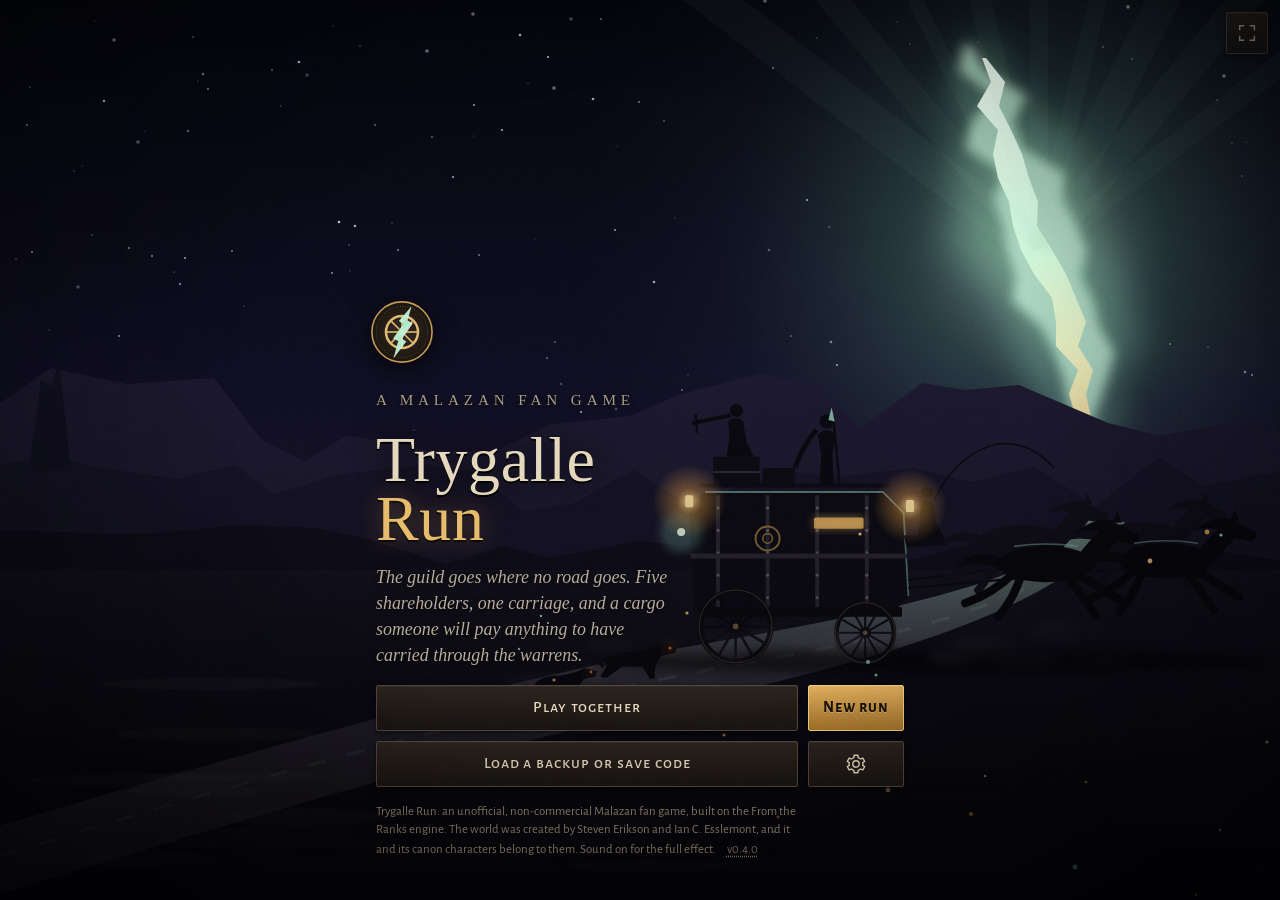
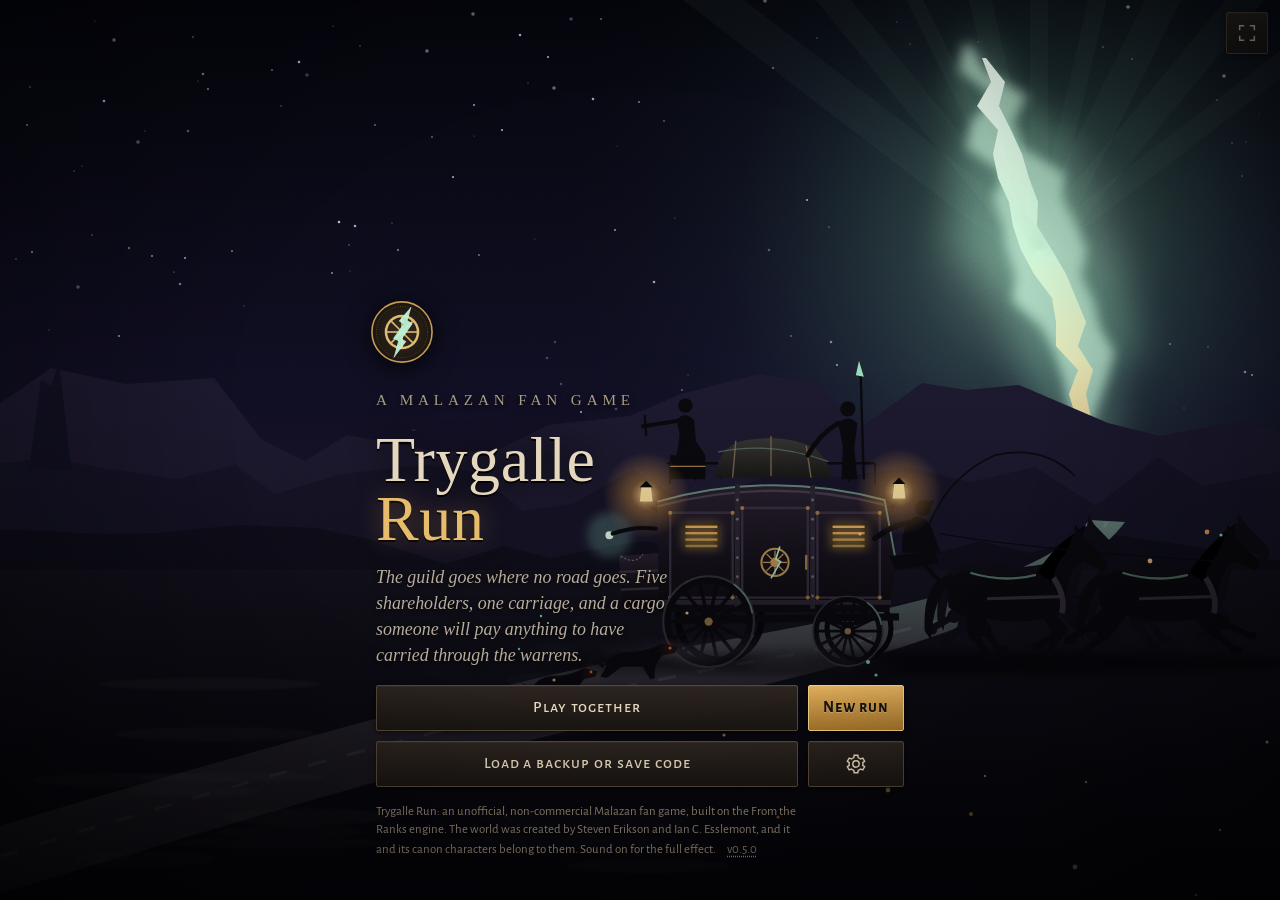
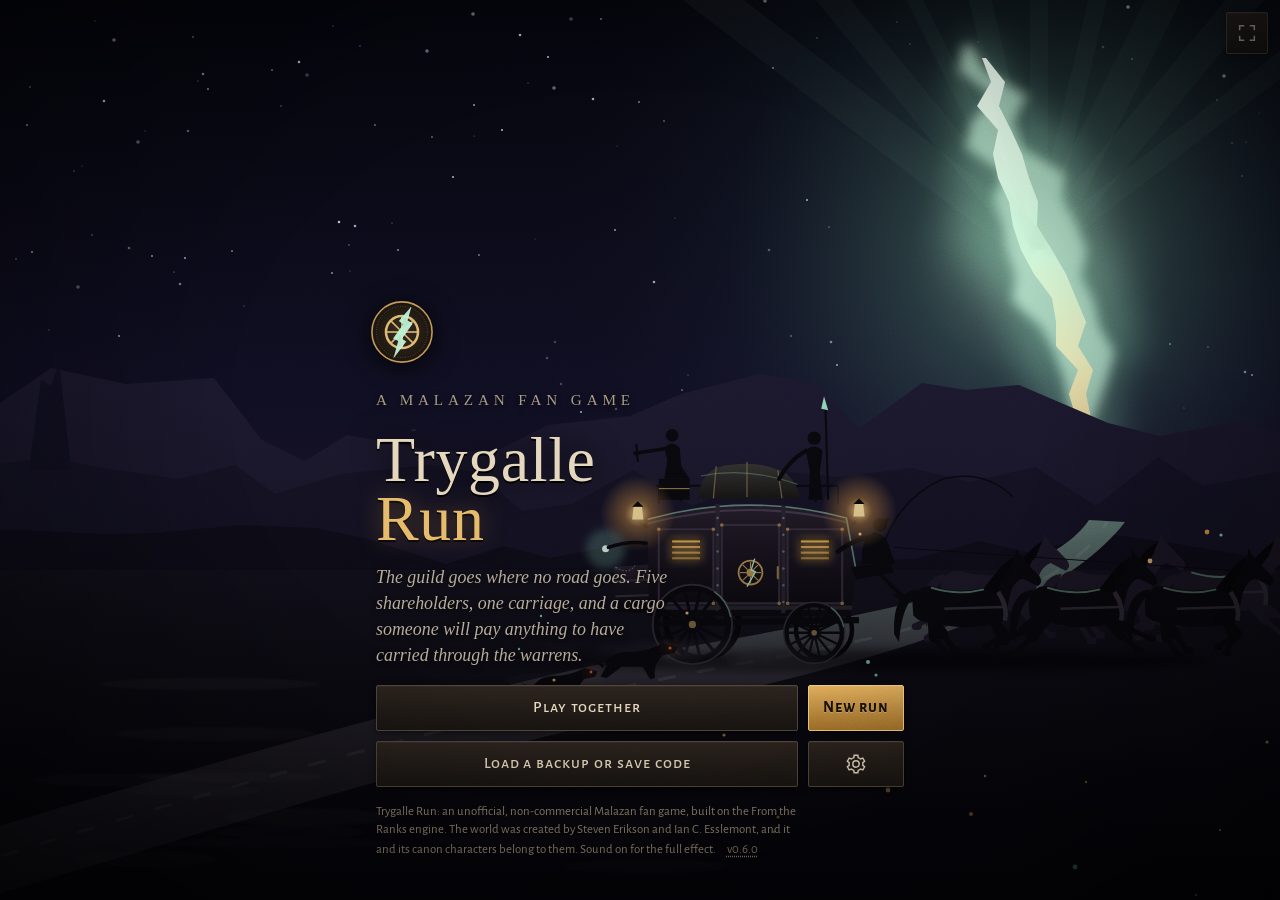
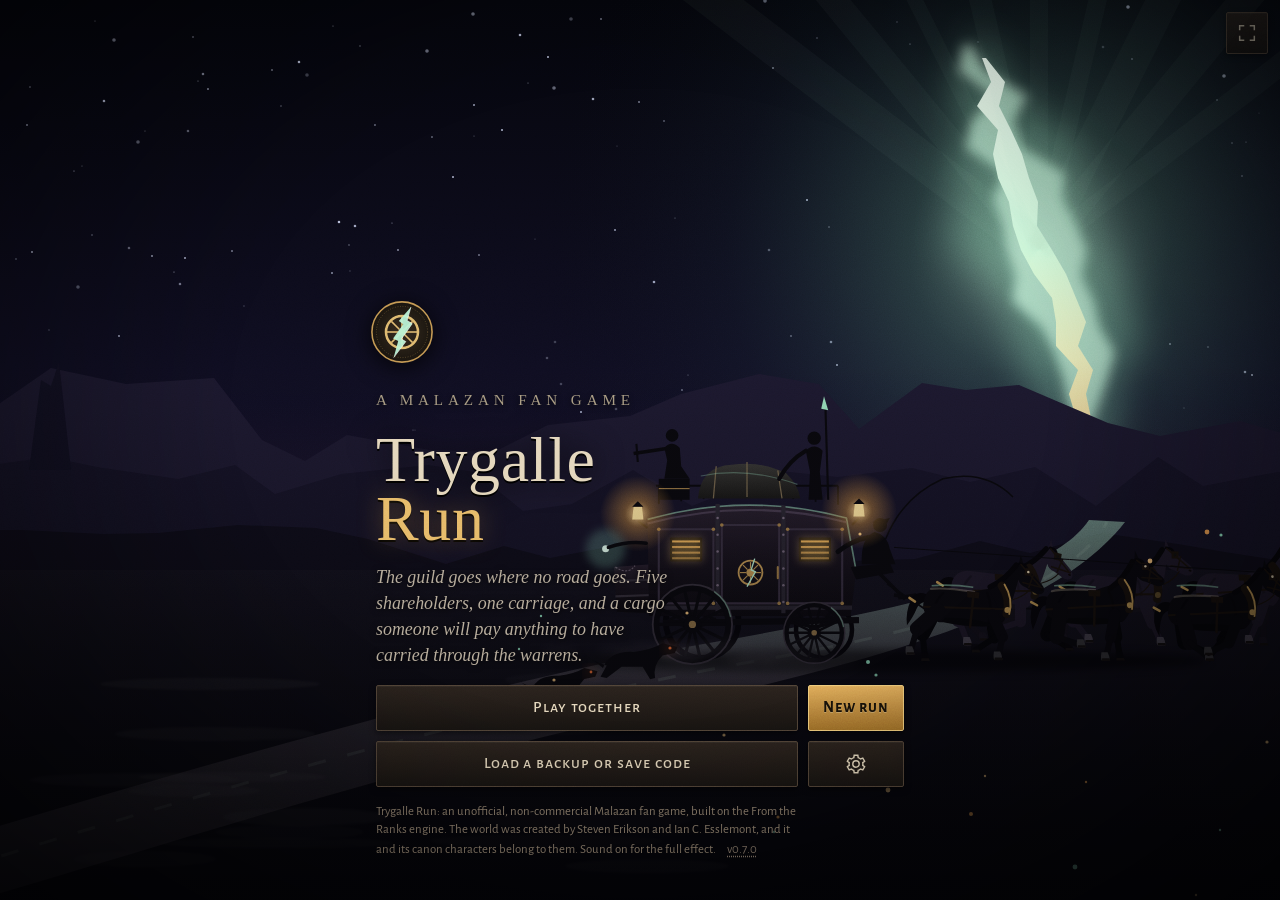
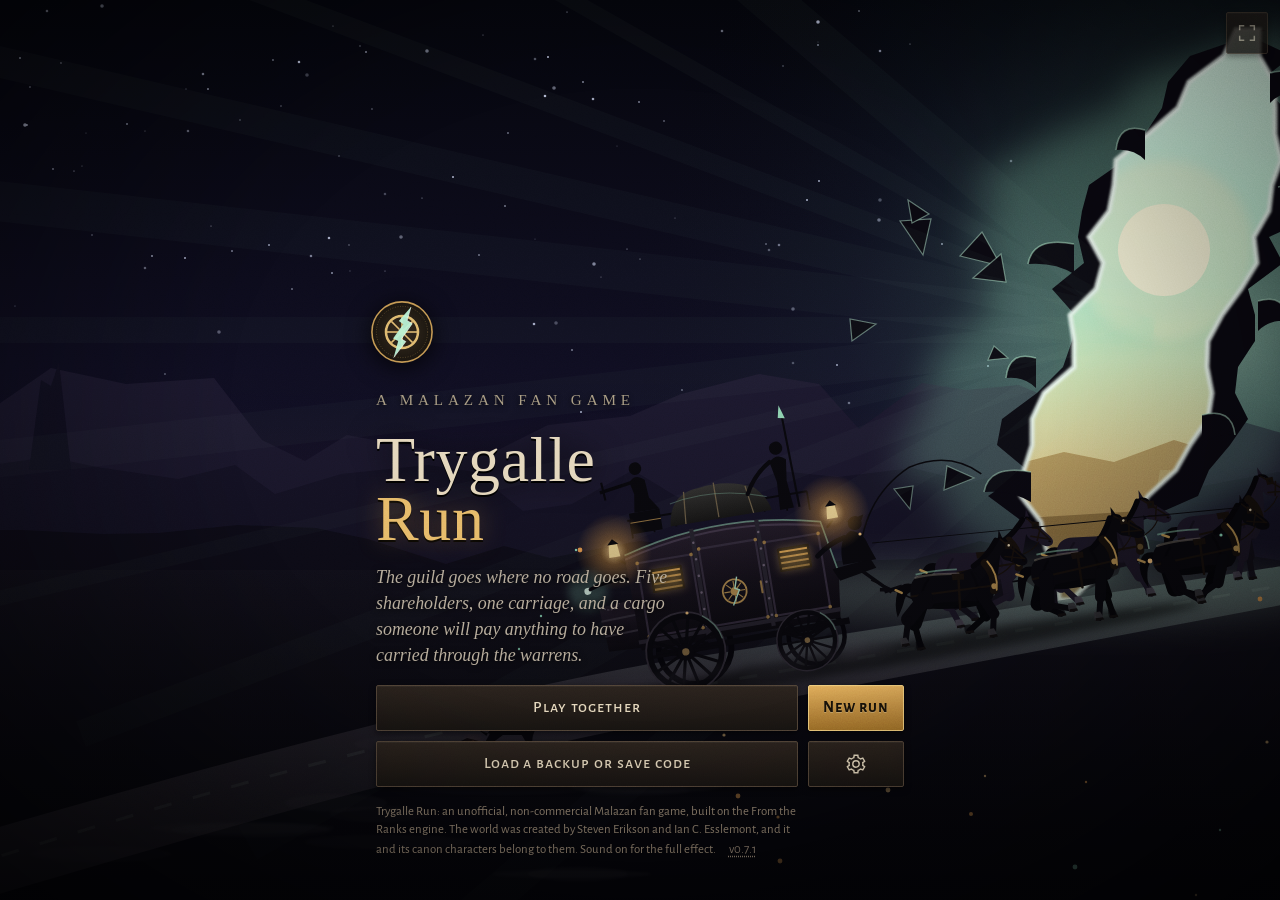
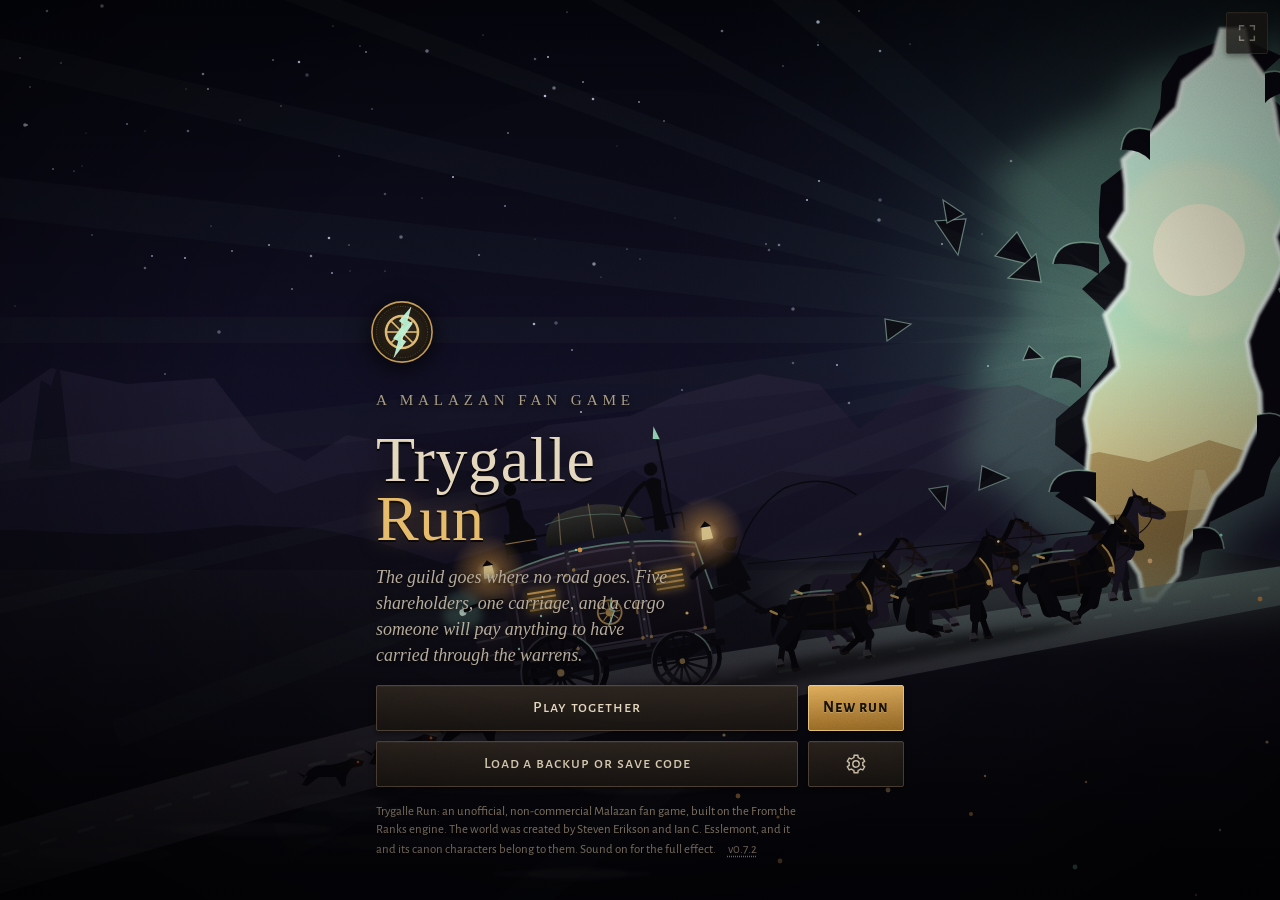
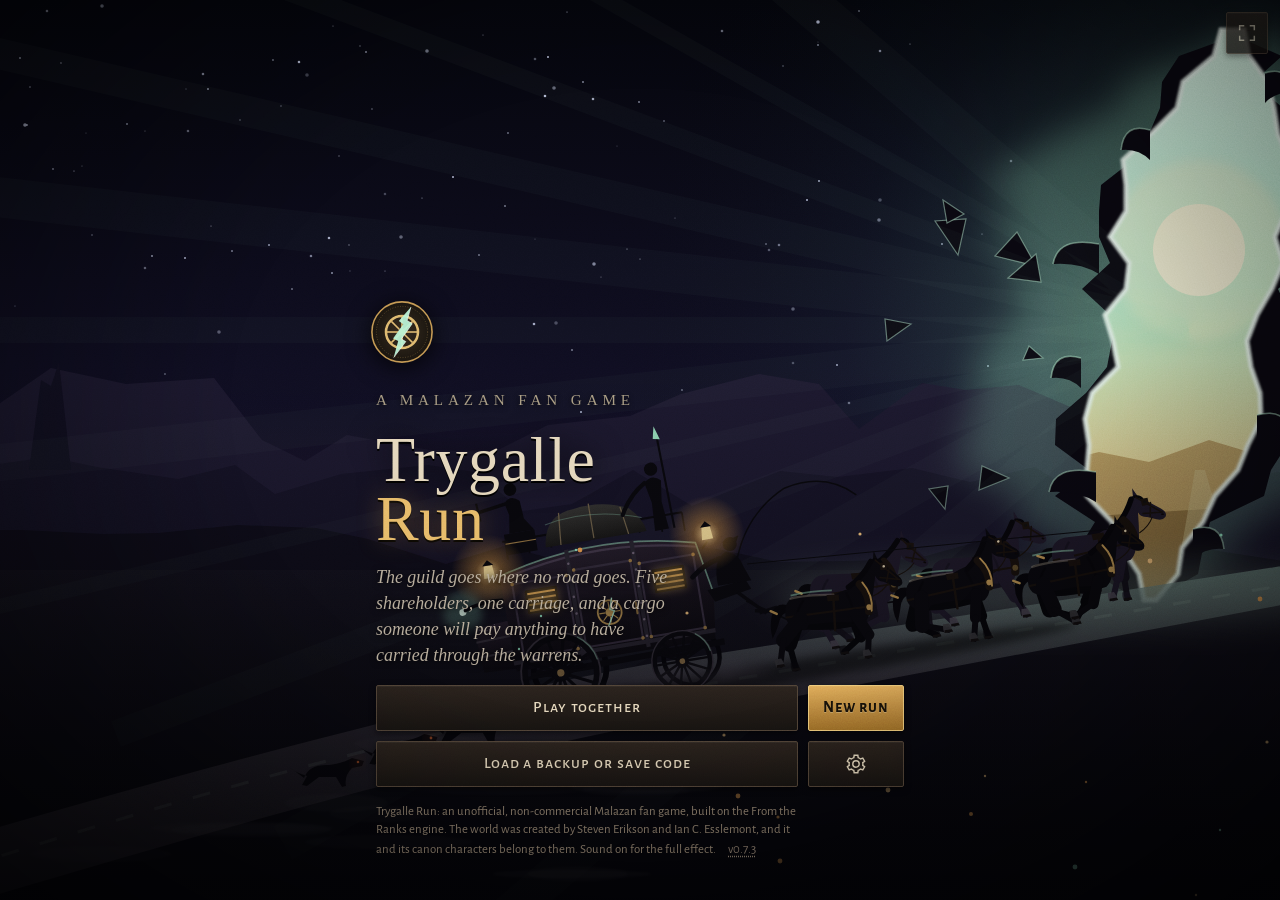
